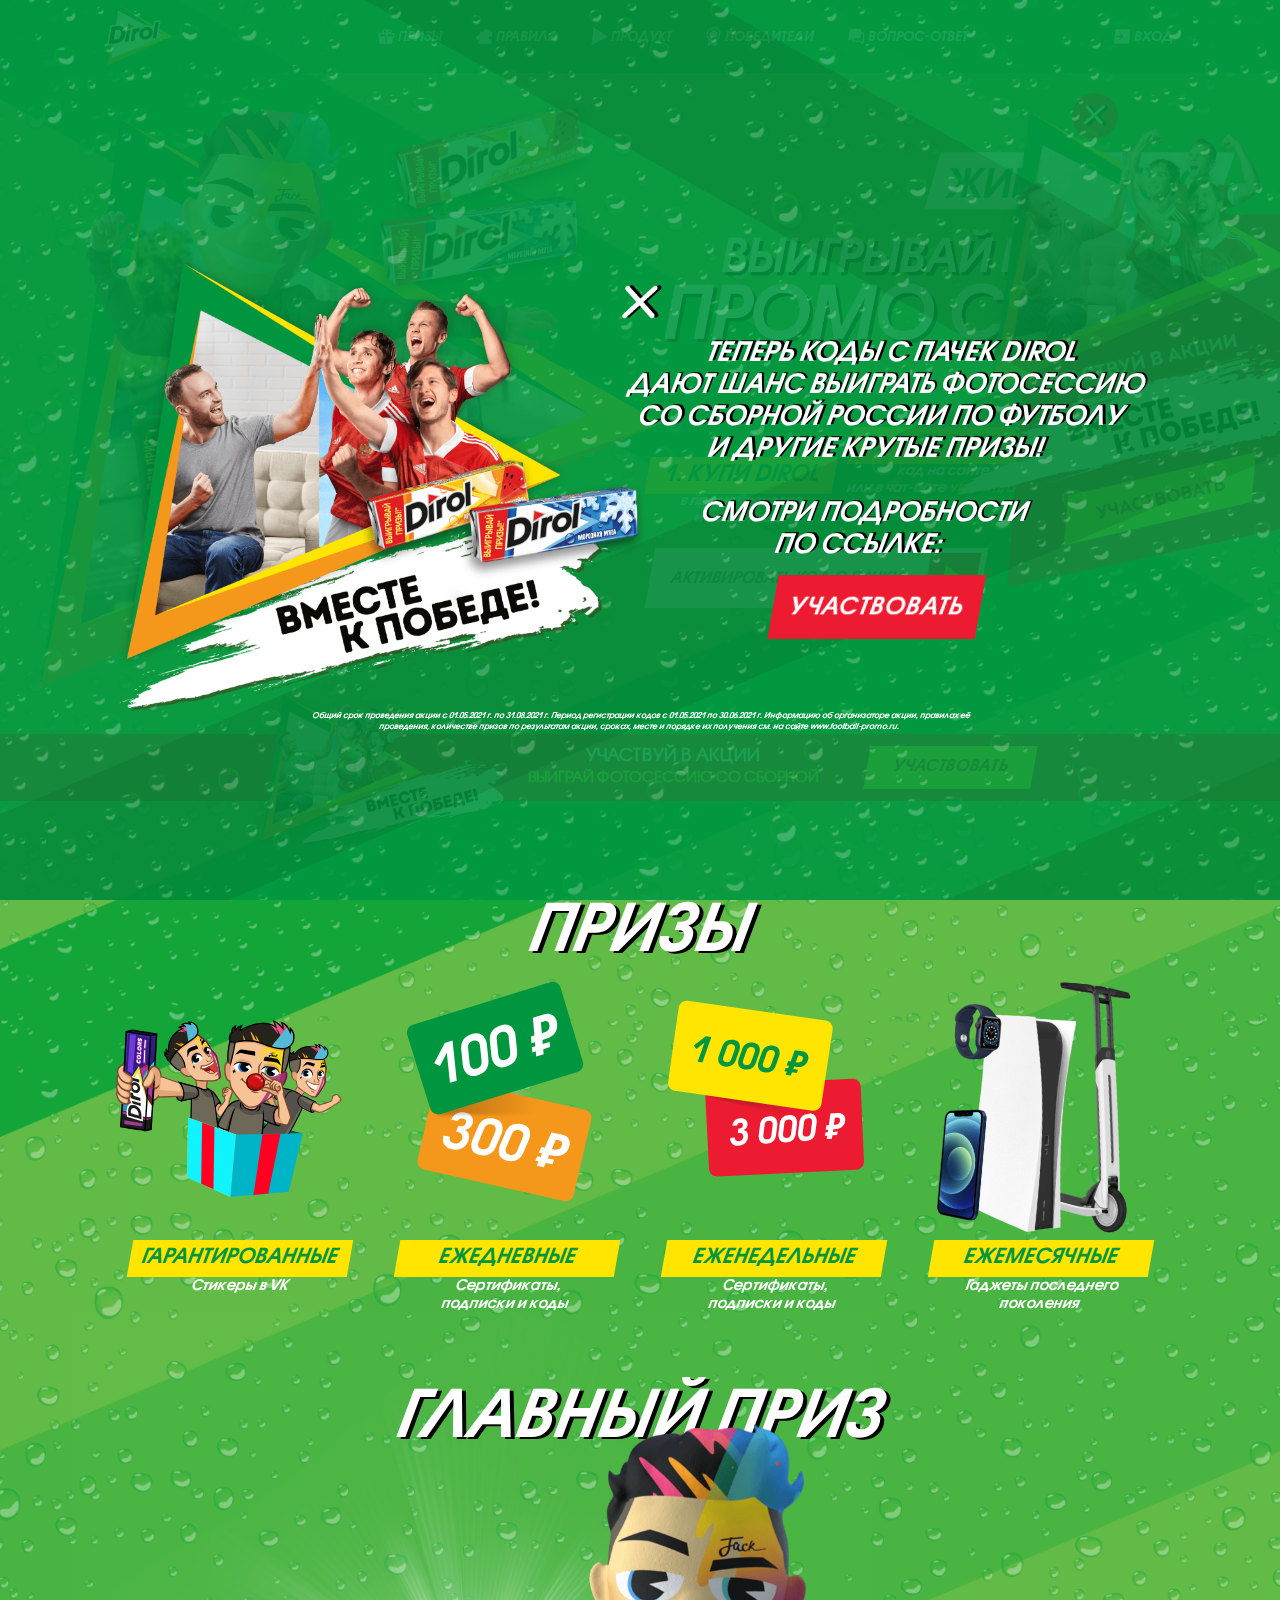
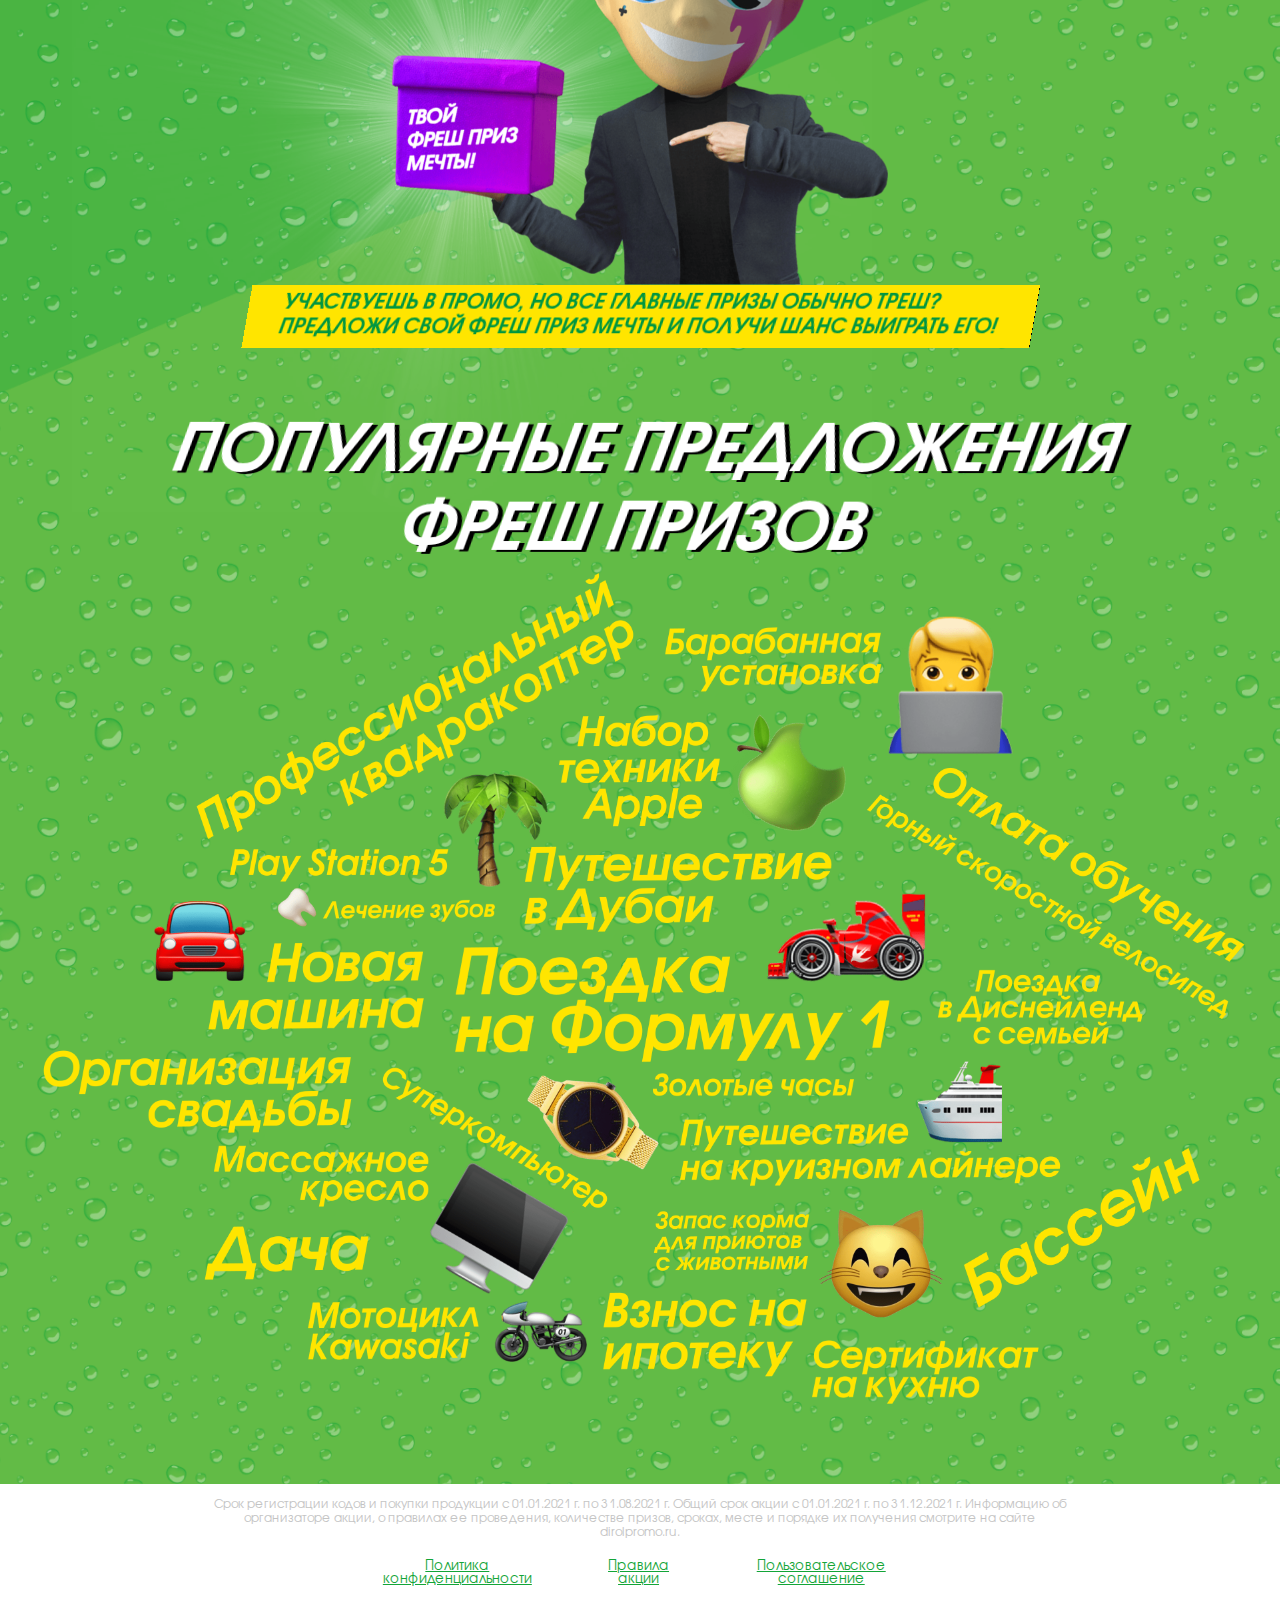
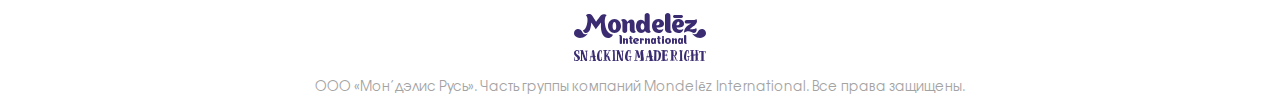
==== index.html @ 50980178 "collage static" ====
<!DOCTYPE html>
<html lang="en">
<head>
	<meta charset="UTF-8">
	<title>Dirol Jack</title>
	<meta name="description" content="Официальный сайт промо-акции от Dirol. Покупай Dirol и выигрывай в рандом промо.">
	<meta http-equiv="X-UA-Compatible" content="IE=edge">
    <meta name="viewport" content="width=device-width, initial-scale=1.0, maximum-scale=1.0, minimum-scale=1.0, user-scalable=no">
    <meta name="format-detection" content="telephone=no">
    <link rel="icon" href="favicon.ico" type="image/x-icon">
	<link rel="stylesheet" href="fonts/stylesheet.css">
	<link rel="stylesheet" href="libs/select2/select2.min.css">
	<link rel="stylesheet" href="libs/scrollbar/jquery.scrollbar.css">
	<link rel="stylesheet" href="css/styles.css">

	<!--[if lte IE 9]>
    <script src="http://phpbbex.com/oldies/oldies.js" charset="utf-8"></script>
    <script src="https://oss.maxcdn.com/html5shiv/3.7.3/html5shiv.min.js"></script>
    <script src="https://oss.maxcdn.com/respond/1.4.2/respond.min.js"></script>
    <![endif]-->
</head>
<body>
	<div class="wrapper">
		<div class="content">
			<header>
				<div class="menu">
					<a href="index.html" class="logo">
						<img src="img/logo.svg" alt="">
					</a>
					<a href="#!" class="burger"></a>
					<nav class="menu-links">
						<a href="#prizes" class="menu-link anchor">
							<svg width="25" height="23" viewBox="0 0 25 23" fill="none" xmlns="http://www.w3.org/2000/svg">
								<path d="M23.3516 6.11816H19.3346C20.0167 5.39521 20.4187 4.4721 20.4572 3.53991C20.4957 2.60771 20.1678 1.73782 19.5414 1.1103C18.915 0.482783 18.0381 0.145684 17.0921 0.168787C16.1462 0.191889 15.2036 0.573424 14.4596 1.23441C14.1616 1.50914 13.9055 1.82473 13.7012 2.16895C13.5769 1.82473 13.3941 1.50912 13.16 1.23436C12.5696 0.573382 11.7158 0.191864 10.7752 0.168776C9.83462 0.145688 8.87933 0.482799 8.10707 1.11033C7.33482 1.73786 6.80473 2.60775 6.62653 3.53993C6.44834 4.47212 6.63569 5.39522 7.14979 6.11816H3.13275C2.64537 6.1187 2.15585 6.31073 1.77158 6.6521C1.38732 6.99348 1.13969 7.45633 1.08302 7.9391L0.659703 11.581C0.60414 12.0638 0.744173 12.5266 1.04908 12.868C1.35399 13.2094 1.79887 13.4014 2.28612 13.402L1.4395 20.6857C1.38394 21.1685 1.52397 21.6314 1.82888 21.9727C2.13379 22.3141 2.57866 22.5061 3.06592 22.5067H19.6086C20.096 22.5061 20.5855 22.3141 20.9698 21.9727C21.3541 21.6314 21.6017 21.1685 21.6584 20.6857L22.505 13.402C22.9924 13.4014 23.4819 13.2094 23.8662 12.868C24.2504 12.5266 24.4981 12.0638 24.5547 11.581L24.978 7.9391C25.0336 7.45633 24.8936 6.99348 24.5887 6.6521C24.2838 6.31073 23.8389 6.1187 23.3516 6.11816ZM15.6097 2.52202C15.8 2.35286 16.0182 2.21866 16.2519 2.12709C16.4856 2.03552 16.7301 1.98837 16.9715 1.98834C17.2129 1.9883 17.4465 2.03539 17.6589 2.1269C17.8714 2.21841 18.0584 2.35255 18.2095 2.52167C18.3605 2.69079 18.4726 2.89157 18.5393 3.11254C18.606 3.33351 18.626 3.57034 18.5982 3.80951C18.5704 4.04869 18.4952 4.28551 18.3771 4.50646C18.259 4.72741 18.1002 4.92815 17.9098 5.09723C17.2769 5.65958 15.5991 5.97537 14.2049 6.07934C14.4691 4.70996 14.9767 3.08431 15.6097 2.52202ZM9.11109 2.52202C9.49572 2.18104 9.98541 1.98955 10.4727 1.98955C10.9601 1.98954 11.4052 2.18102 11.7106 2.52199C12.2129 3.08434 12.3426 4.71013 12.2885 6.07931C10.9183 5.97531 9.31408 5.65953 8.81188 5.09723C8.50742 4.75547 8.36794 4.29242 8.42404 3.80965C8.48013 3.32688 8.72721 2.86381 9.11109 2.52202ZM22.7166 11.581H13.5263L12.5738 19.7753C12.5457 20.0167 12.422 20.2483 12.2298 20.4191C12.0376 20.5898 11.7927 20.6857 11.5489 20.6857C11.3052 20.6857 11.0826 20.5898 10.9301 20.4191C10.7776 20.2483 10.7077 20.0167 10.7357 19.7753L11.6882 11.581H2.49778L2.9211 7.9391H12.1115L11.6882 11.581H13.5263L13.9496 7.9391H23.14L22.7178 11.5809L22.7166 11.581Z" fill="white"/>
							</svg>
							Призы
						</a>
						<a href="#!" class="menu-link" target="_blank">
							<svg width="25" height="23" viewBox="0 0 25 23" fill="none" xmlns="http://www.w3.org/2000/svg">
								<path d="M16.4348 22.5843L21.1053 22.5842C21.5747 22.5836 22.0457 22.4018 22.4151 22.0785C22.7845 21.7553 23.0221 21.317 23.0758 20.8598L23.5475 16.8021C23.564 16.6603 23.5443 16.5207 23.4902 16.3957C23.4362 16.2706 23.3494 16.164 23.2376 16.0852C23.1257 16.0065 22.9923 15.958 22.8491 15.9441C22.7059 15.9301 22.5574 15.9512 22.4166 16.0055C22.0884 16.132 21.7447 16.1968 21.4054 16.1963C19.9414 16.1963 18.8893 15.0008 19.0601 13.5313C19.2309 12.0619 20.561 10.8664 22.0249 10.8664C22.3643 10.8658 22.6929 10.9307 22.9918 11.0572C23.1199 11.1115 23.2636 11.1325 23.41 11.1186C23.5564 11.1047 23.7011 11.0562 23.8313 10.9774C23.9614 10.8987 24.073 10.792 24.1561 10.667C24.2392 10.542 24.2913 10.4024 24.3078 10.2606L24.7794 6.20287C24.832 5.7457 24.6963 5.3074 24.402 4.98413C24.1078 4.66086 23.679 4.47903 23.2098 4.47853L19.2032 4.47864C19.236 4.33544 19.2608 4.19149 19.2775 4.04744C19.3971 3.01846 19.0922 2.03162 18.4299 1.30402C17.7676 0.576425 16.8021 0.167664 15.7459 0.167664C14.6897 0.167664 13.6292 0.576425 12.7978 1.30402C11.9664 2.03162 11.4321 3.01846 11.3125 4.04744C11.2957 4.19149 11.287 4.33544 11.2864 4.47864L7.27986 4.47853C6.81053 4.47904 6.33949 4.66088 5.97009 4.98414C5.60069 5.30741 5.3631 5.74571 5.30943 6.20287L4.9059 9.67503C4.76076 9.65932 4.61393 9.65148 4.46608 9.65156C3.40985 9.65156 2.34938 10.0603 1.51794 10.7879C0.686507 11.5155 0.152219 12.5024 0.0326159 13.5313C-0.0869873 14.5603 0.217891 15.5472 0.880182 16.2748C1.54247 17.0024 2.50792 17.4111 3.56415 17.4111C3.71198 17.4112 3.86064 17.4034 4.00943 17.3876L3.60579 20.8598C3.55318 21.317 3.68887 21.7553 3.98311 22.0785C4.27735 22.4018 4.7061 22.5836 5.1753 22.5842L9.84595 22.5843" fill="white"/>
							</svg>
							Правила
						</a>
						<a href="product.html" class="menu-link">
							<svg width="22" height="25" viewBox="0 0 22 25" fill="none" xmlns="http://www.w3.org/2000/svg">
								<path d="M0.734375 24.0627L3.42397 0.167664L21.8182 12.5995L0.734375 24.0627Z" fill="white"/>
							</svg>
							Продукт
						</a>
						<a href="winners.html" class="menu-link">
							<svg width="25" height="29" viewBox="0 0 25 29" fill="none" xmlns="http://www.w3.org/2000/svg">
								<path d="M12.056 17.5163C15.5493 17.5163 18.7081 14.7034 19.1114 11.2335C19.5148 7.76355 17.0098 4.95062 13.5166 4.95062C10.0233 4.95062 6.86445 7.76355 6.46112 11.2335C6.0578 14.7034 8.5627 17.5163 12.056 17.5163Z" fill="white"/>
							<path d="M14.0029 0.762086C11.8323 0.761277 9.63872 1.41154 7.722 2.62401C5.80529 3.83647 4.25894 5.55196 3.29432 7.53602C2.3297 9.52007 1.99387 11.6759 2.33274 13.7088C2.67161 15.7417 3.66864 17.5524 5.18756 18.8936L4.15755 27.755C4.13909 27.9137 4.1627 28.0698 4.22614 28.2083C4.28958 28.3469 4.39075 28.4635 4.52002 28.5469C4.6493 28.6303 4.8024 28.6778 4.96478 28.6849C5.12715 28.6921 5.29342 28.6585 5.44778 28.5876L11.0688 26.0033L16.0909 28.5876C16.2288 28.6586 16.3872 28.692 16.5512 28.6849C16.7153 28.6778 16.8794 28.6302 17.028 28.5468C17.1767 28.4634 17.3049 28.3469 17.4006 28.2083C17.4962 28.0697 17.5561 27.9137 17.5745 27.755L18.6047 18.8925C20.435 17.5511 21.8527 15.7403 22.6638 13.7075C23.4749 11.6747 23.64 9.51903 23.1365 7.53518C22.6329 5.55133 21.4853 3.83605 19.8505 2.62375C18.2157 1.41145 16.1735 0.761275 14.0029 0.762086ZM11.8391 19.3779C10.1332 19.3779 8.52266 18.8866 7.21125 17.9661C5.89983 17.0456 4.94639 15.7373 4.47149 14.2066C3.99659 12.6759 4.02157 10.9915 4.54325 9.3665C5.06494 7.7415 6.05991 6.24883 7.40234 5.07727C8.74478 3.90571 10.3744 3.10787 12.0851 2.78463C13.7958 2.4614 15.5107 2.62729 17.0131 3.26134C18.5154 3.89538 19.7377 4.9691 20.5253 6.34671C21.313 7.72432 21.6306 9.34396 21.438 11.0008C21.1772 13.2218 20.0202 15.3511 18.2207 16.9216C16.4211 18.492 14.1261 19.3754 11.8391 19.3779Z" fill="white"/>
							</svg>
							Победители
						</a>
						<a href="faq.html" class="menu-link">
							<svg width="26" height="25" viewBox="0 0 26 25" fill="none" xmlns="http://www.w3.org/2000/svg">
								<path d="M25.9339 8.16857C25.9919 7.66515 25.8542 7.18252 25.551 6.82654C25.2478 6.47057 24.8038 6.27033 24.3166 6.26976H20.6404L21.0819 2.47212C21.1398 1.9687 21.0021 1.48606 20.6989 1.13009C20.3957 0.774117 19.9518 0.573879 19.4645 0.573303H4.75994C4.27256 0.573879 3.78209 0.774117 3.39613 1.13009C3.01017 1.48606 2.76024 1.9687 2.70117 2.47212L0.9355 17.6627C0.91466 17.8419 0.943368 18.0175 1.0183 18.1691C1.09324 18.3207 1.21134 18.4422 1.35894 18.5194C1.50655 18.5967 1.67762 18.6265 1.85238 18.6056C2.02715 18.5846 2.19845 18.5137 2.34648 18.401L6.75388 15.0458L6.33947 18.6121C6.28151 19.1155 6.41925 19.5981 6.72245 19.9541C7.02566 20.3101 7.46958 20.5103 7.95683 20.5109H18.7081L22.5858 24.0974C22.7076 24.2101 22.8624 24.2811 23.0323 24.302C23.2022 24.323 23.3802 24.2931 23.5458 24.2159C23.7113 24.1386 23.8577 24.0172 23.9679 23.8656C24.078 23.714 24.1476 23.5384 24.1684 23.3591L25.9339 8.16857ZM19.8071 18.8232C19.6594 18.6866 19.4642 18.6121 19.2539 18.6121H8.17754L8.61884 14.8144H17.8092C18.2966 14.8139 18.787 14.6136 19.173 14.2577C19.559 13.9017 19.8089 13.419 19.868 12.9156L20.4197 8.16857H24.0959L22.5614 21.3707L19.8071 18.8232Z" fill="white"/>
							</svg>
							Вопрос-ответ
						</a>
						<a href="lk.html" class="menu-link desktop-visible login-link pop-op" data-popup="auth">
							<svg width="27" height="25" viewBox="0 0 27 25" fill="none" xmlns="http://www.w3.org/2000/svg">
								<path d="M1.9809 24.3304H21.8934C22.4214 24.3298 22.9501 24.1211 23.3635 23.7499C23.7769 23.3788 24.0412 22.8755 24.0983 22.3506L26.2351 2.55306C26.2912 2.02815 26.1355 1.5249 25.8023 1.15373C25.469 0.782569 24.9854 0.573822 24.4575 0.573303H4.54496C4.01695 0.573822 3.48824 0.782569 3.07487 1.15373C2.66149 1.5249 2.39721 2.02815 2.34004 2.55306L0.203321 22.3506C0.14719 22.8755 0.302833 23.3788 0.636094 23.7499C0.969354 24.1211 1.453 24.3298 1.9809 24.3304ZM8.52402 17.3529C8.44146 17.261 8.37988 17.1519 8.34279 17.0318C8.30571 16.9117 8.29384 16.783 8.30787 16.653C8.3219 16.523 8.36155 16.3943 8.42456 16.2742C8.48757 16.1541 8.5727 16.045 8.67509 15.9531L11.4708 13.4417H3.91746C3.6534 13.4417 3.41142 13.3374 3.24473 13.1518C3.07805 12.9661 3.00033 12.7144 3.02867 12.4518C3.057 12.1893 3.18907 11.9375 3.39582 11.7519C3.60258 11.5662 3.86707 11.462 4.13113 11.462H11.6839L9.43066 8.95246C9.26434 8.76677 9.18689 8.51513 9.21534 8.2528C9.2438 7.99048 9.37582 7.73895 9.58241 7.55346C9.78899 7.36797 10.0532 7.2637 10.3171 7.26356C10.581 7.26342 10.8228 7.36742 10.9896 7.55271L14.7589 11.7507C14.9255 11.9369 15.0032 12.189 14.9748 12.4518C14.9464 12.7147 14.8144 12.9668 14.6076 13.1529L9.9319 17.3529C9.82955 17.4448 9.71194 17.5178 9.58578 17.5675C9.45963 17.6173 9.3274 17.6429 9.19666 17.6429C9.06592 17.6429 8.93922 17.6173 8.8238 17.5675C8.70839 17.5178 8.60652 17.4448 8.52402 17.3529Z" fill="white"/>
							</svg>
							Вход
						</a>
					</nav>
					<a href="lk.html" class="menu-link mobile-visible login-link pop-op" data-popup="auth">
						<svg width="27" height="25" viewBox="0 0 27 25" fill="none" xmlns="http://www.w3.org/2000/svg">
							<path d="M1.9809 24.3304H21.8934C22.4214 24.3298 22.9501 24.1211 23.3635 23.7499C23.7769 23.3788 24.0412 22.8755 24.0983 22.3506L26.2351 2.55306C26.2912 2.02815 26.1355 1.5249 25.8023 1.15373C25.469 0.782569 24.9854 0.573822 24.4575 0.573303H4.54496C4.01695 0.573822 3.48824 0.782569 3.07487 1.15373C2.66149 1.5249 2.39721 2.02815 2.34004 2.55306L0.203321 22.3506C0.14719 22.8755 0.302833 23.3788 0.636094 23.7499C0.969354 24.1211 1.453 24.3298 1.9809 24.3304ZM8.52402 17.3529C8.44146 17.261 8.37988 17.1519 8.34279 17.0318C8.30571 16.9117 8.29384 16.783 8.30787 16.653C8.3219 16.523 8.36155 16.3943 8.42456 16.2742C8.48757 16.1541 8.5727 16.045 8.67509 15.9531L11.4708 13.4417H3.91746C3.6534 13.4417 3.41142 13.3374 3.24473 13.1518C3.07805 12.9661 3.00033 12.7144 3.02867 12.4518C3.057 12.1893 3.18907 11.9375 3.39582 11.7519C3.60258 11.5662 3.86707 11.462 4.13113 11.462H11.6839L9.43066 8.95246C9.26434 8.76677 9.18689 8.51513 9.21534 8.2528C9.2438 7.99048 9.37582 7.73895 9.58241 7.55346C9.78899 7.36797 10.0532 7.2637 10.3171 7.26356C10.581 7.26342 10.8228 7.36742 10.9896 7.55271L14.7589 11.7507C14.9255 11.9369 15.0032 12.189 14.9748 12.4518C14.9464 12.7147 14.8144 12.9668 14.6076 13.1529L9.9319 17.3529C9.82955 17.4448 9.71194 17.5178 9.58578 17.5675C9.45963 17.6173 9.3274 17.6429 9.19666 17.6429C9.06592 17.6429 8.93922 17.6173 8.8238 17.5675C8.70839 17.5178 8.60652 17.4448 8.52402 17.3529Z" fill="white"/>
						</svg>
					</a>
				</div>
			</header>
			<div class="football-tooltip desktop-visible">
				<a href="#!" class="close-football-tooltip"></a>
				<a href="https://football-promo.ru" class="football-tooltip-img">
					<img src="img/football-tooltip.png" alt="">
				</a>
			</div>
			<section class="main-page">
				<div class="main-block">
					<div class="main-jack">
						<img src="img/plug-jack.png" alt="">
					</div>
					<div class="main-info">
						<div class="kv"></div>
						<div class="steps">
							<div class="step">
								<div class="step-title">1. Купи Dirol</div>
								<div class="step-text">в промоупаковке <br>и найди код</div>
							</div>
							<div class="step">
								<div class="step-title">2. Активируй</div>
								<div class="step-text">код на сайте <br>или в чат-боте <a href="https://vk.com/dirol" target="_blank">vk.com/dirol</a></div>
							</div>
							<div class="step">
								<div class="step-title">3. ВЫИГРЫВАЙ</div>
								<div class="step-text">миллионы <br>рандомных призов!</div>
							</div>
						</div>
						<form class="code-form">
	                		<div class="input-field">
	                			<input type="text" name="" placeholder="Активировать код с пачки" required>
	                			<button class="code-btn"></button>
	                		</div>
	                	</form>
					</div>
				</div>
				<div class="football-separate">
					<div class="football-separate-info">
						<div class="football-separate-title">Участвуй в акции</div>
						<div class="football-separate-text">выиграй фотосессию <br class="mobile-visible">со сборной</div>
					</div>
					<div class="btn-wrapper">
						<a href="https://football-promo.ru" class="btn">Участвовать</a>
					</div>
				</div>
				<div class="container">
					<div id="prizes" class="prizes">
						<div class="title">Призы</div>
						<div class="prizes-slider">
							<div class="prize prize1">
								<div class="prize-img">
<svg xmlns="http://www.w3.org/2000/svg" viewBox="0 0 900 700"><path class="cls-1" d="M0 9.8l103.5 26.8l140.1-14.3l-127.3-22.3l-116.3 9.8Z" fill="#0b575a" transform="translate(472.2,415.2) scale(1.6,1.6) translate(-121.8,-18.3)"/>
	<g transform="translate(687.4,281.2) rotate(32) scale(.65,.65) translate(-256,-256)"><g transform="translate(219,276) scale(.9,.9)"><g id="Динамика" transform="translate(-10,257)"><g id="Тело" transform="translate(-2,8) translate(0,0) translate(0,0)"><g id="Плечо-левое" transform="translate(-71,-198) translate(0,0) translate(0,0)"><g transform="translate(100,-61) scale(3.63,3.63) translate(-487,-97.5)"><g transform="translate(442.5,142.6)"><path fill="#e0a57a" d="M-7.2 6.2c0 0 1 .9 3 1.5c2 .7 3.6-3.7 4.2-4.5c.7-0.8 7.5-3.6 8-4.8c0 0-10.2-6.8-10.2-6.8c0 0-4.2 4-5 6.4c-0.8 2.3 0 8.2 0 8.2Z"/></g><g transform="translate(447,143.1)"><path fill="#7f492f" d="M-4.5 2.8c0 0 .8-1.5 2.9-2.3c1.2-0.4 2.3-0.9 2.8-1.3c1.1-0.7 2.1-2 2.1-2c0 0 1.2 1 1.2 1c-0.1 .1-1.2 1.4-2.4 2.3c-0.8 .4-2.1 .8-3.5 1.2c-1.2 .4-2.5 .7-3.1 1.1Z"/></g><g transform="translate(437.4,141.6)"><path fill="#7f492f" d="M1 8.8c-1.2 0-3.3-0.9-3.6-2.1c-0.9-3.6-1.1-6.9-0.2-8.4c1.2-2 5.4-6.9 5.5-7.1c0 0 1 1.2 1 1.2c-0.3 .5-4 4.6-5.2 6.6c-0.4 .7-0.6 3.3 .1 7.5c.2 1.2 2.4 2.3 2.4 2.3Z"/></g><g transform="translate(453,127)"><path id="Контур-1-232" fill="#56504d" d="M-13.5 4.2c-0.2 .8 .5 2.8 4.8 6.2c3.3 2.7 4.7 3.3 6.2 3.7c1.6 .4 2.9 .7 3.9-0.2c1.9-1.7 6.8-7.2 10.1-10.5c3.6-3.5 2.3-12.2-0.6-15.2c-2.8-3-4-3.1-6.8-1.1c-6.7 5-17.4 16.3-17.6 17.1Z" stroke="#000" stroke-width="1.5"/></g></g></g></g></g></g><g transform="translate(219,276) scale(.9,.9)"><g id="Динамика-2" transform="translate(-10,257)"><g id="Тело-36" transform="translate(-2,8) translate(0,0) translate(0,0)"><g id="Плечо-левое-4" transform="translate(-71,-198) translate(0,0) translate(0,0)"><g transform="translate(-84.5,122)"><g transform="translate(184.5,-183) scale(3.63,3.63) translate(-487,-97.5)"><g transform="translate(454.8,150)"><path fill="#e0a57a" d="M-10-6.7c-2.2 1.7-9.1 1.3-9.7 3.1c-0.6 1.8 1.9 4.2 4.6 4.8c2.7 .6 25.7 5.4 25.7 5.4c0 0 7.2 1.5 8.2-1c1-2.4 1.5-9.7 1.5-9.7c0 0-7.7-2.6-7.7-2.6c0 0-4.9 3.9-4.9 3.9c0 0-2.8 .8-6.7-1.1c-3.9-1.9-9.3-4.2-11-2.8Z"/></g><g transform="translate(455.2,149.4)"><path fill="#7f492f" d="M15.5 2.1c.3-0.3 .5-0.7 .8-1.1c.9 .1 1.6 .5 1.8 .9c.1 .3 .1 .6 0 .9c-0.6-0.4-1.4-0.6-2.6-0.7Zm3.5-5.1c.1 .2 .1 .5 0 .8c-0.3-0.3-0.8-0.5-1.5-0.7c.1-0.4 .1-0.7 .1-0.9c.7 .2 1.2 .5 1.4 .8Zm-1.8 1.5c.6 .2 1.1 .5 1.3 .9c.1 .3 .1 .5 0 .8c-0.4-0.3-0.9-0.5-1.7-0.7c.2-0.3 .3-0.7 .4-1Zm2.8 .7c0 0 0 0 0 0c.8-1.3 .6-2.2 .3-2.8c-0.6-1.3-2.7-1.8-4.6-2c-1.3-0.7-3.1-1.4-4.1-0.8c-1 .5-5 3.5-5.8 4.2c-3.3-0.7-6.9-2.3-8.9-3.7c-3.7-2.5-9.9 .8-9.9 .8c0-0.1 6.7-1.3 9 .4c2.2 1.7 6.6 3.9 10.6 3.7c1.3-1 4.9-3.7 5.7-4.1c.5-0.3 3 .8 3.8 1.4c.2 .9-0.4 4.4-1.5 4.6c-0.2 0-0.5-0.1-0.7-0.3c-0.3-0.3-0.4-0.6-0.4-1c0-1.3 1-2.5 1.1-2.7c0 0-1.3 .7-2 1.6c0 0 0 0 0 0c0 0 0 0 0 .1c-0.1 .1-0.1 .2-0.2 .3c-0.5 1-1.8 3.3-5.8 3.5c0 0 2 1.5 4.4 0c.2-0.2 .5-0.3 .7-0.5c0 .1 0 .2 0 .3c.1 .3 .2 .5 .4 .7c-0.2 .1-0.4 .3-0.5 .5c-0.4 .5-0.6 1-0.4 1.5c.5 1.3 2.2 1 3.7 .9c.9 0 1.7-0.1 1.7-0.1c-0.6-0.7-1.7-0.9-2.5-0.9c-1 0-1.4-0.1-1.5-0.3c0-0.5 1-1.2 2.7-1c1.5 .2 2 .5 2.2 .8c.1 .1 .2 .3 .1 .9c-0.2 1-0.9 2-5 1.7c-3.7-0.3-6.5-1.3-6.5-1.3c-0.1 0-4.9-0.6-13-2.5c-11-2.5-11.1-3-11.8-3.8c-0.7-0.9-0.9-3.2-0.9-3.2c-1.1 .8-1.2 2.8-0.4 3.8c.9 1.3 4.4 2.7 12.7 4.7c7.4 1.7 12.2 2.4 13.2 2.5c.9 .3 3.4 1 6.6 1.3c.4 0 1 0 1.6 0c1.9 0 4.5-0.4 5-2.9c0-0.4 .1-0.8 0-1.3c0 0 0 0 0 0c.7-1.2 .7-2.1 .5-2.7c.5-1 .5-1.7 .4-2.3Z"/></g></g></g></g></g></g></g><g transform="translate(219,276) scale(.9,.9)"><g id="Динамика-3" transform="translate(-10,257)"><g id="Тело-37" transform="translate(-2,8) translate(0,0) translate(0,0)"><g transform="translate(29,-259) scale(3.63,3.63) translate(-487,-97.5)"><g transform="translate(466.2,107.6)"><path id="Контур-1-235" fill="#e0a57a" d="M-7.2-1.2c0 0 6-3.7 14.4-2.4c0 0 0 5.9 0 5.9c0 0-12.9 2.6-12.9 2.6c0 0-1.5-6.1-1.5-6.1Z"/></g><g transform="translate(460,109.1)"><path id="Контур-1-236" fill="#7f492f" d="M-1.1-2.8c0 0 .9 6.2 .9 6.2c0 0 1.3-0.6 1.3-0.6c0 0-0.9-6.2-0.9-6.2c0 0-1.3 .6-1.3 .6Z"/></g><g transform="translate(473,107.2)"><path id="Контур-1-237" fill="#7f492f" d="M-1.2-3.5c0 0 1.2 7 1.2 7c0 0 1.2-0.6 1.2-0.6c0 0-0.9-6.2-0.9-6.2c0 0-1.5-0.2-1.5-0.2Z"/></g><g transform="translate(476.4,134.9)"><path fill="#6e6859" d="M-9-25.4c0-0.1-7.8 2.3-10.2 4.7c-2.3 2.4-2.6 7.8-2.3 9.3c.3 1.5 4.1 14 4.1 14c0 0 4.6 18.1 4.6 18.1c0 0 2.6 34.6 2.6 34.6c0 0 7.6-0.3 21.8-1.3c8.1-0.6 13.5-16.8 13.5-16.8c0 0-11-44.7-16.6-53.9c-5.6-9.1-6.6-10.3-17.5-8.8Z"/></g><g transform="translate(471.8,134.6)"><path id="Контур-1-239" fill="#56504d" d="M11.3-8.8c0 0 9.4 41.8 9.1 49.1c0 0-10 20.8-16.7 20.5c-7.2-0.3-10.7 .4-10.7 .4c0 0-1.4-49-4.6-54.6c-3.2-5.6-6-17.1-5.4-21.3c.6-4.3 3.2-7.6 7.9-9c4.8-1.4 10.3-3.2 12.7-1.8c2.4 1.4 7.4 12.4 7.7 16.7Z"/></g><g transform="translate(476.3,133.8)"><path d="M-13.3 14.4c-0.7-2.8-2-6.9-3.4-11.2c-2-6-4.2-12.9-4.1-15c0-3 1.1-6.8 3.4-8.3c2.2-1.4 13.9-4.8 17.9-3c2.3 .9 4.7 1.8 10.1 13.3c4.8 10.1 12.9 44.3 13.7 48.2c0 0 .9-0.2 1.5-0.4c-0.9-4.4-9.1-38.4-13.8-48.5c-5.1-10.9-8-13.7-11.2-14.5c-5.7-1.4-16.6 2.1-19 3.7c-2.9 1.9-3.6 6.3-3.7 9.5c-0.1 2.3 1.6 8.7 3.8 15.5c1.4 4.3 2.7 8.3 3.3 11.1c1.4 5.4 2.8 46.9 2.8 48.5c0 0 1.5 .4 1.5 .4c0-1.6-1.4-43.5-2.8-49.3Z"/></g></g></g></g></g><g transform="translate(219,276) scale(.9,.9)"><g id="Динамика-4" transform="translate(-10,257)"><g id="Тело-38" transform="translate(-2,8) translate(0,0) translate(0,0)"><g id="Голова" transform="translate(-52,-231) translate(0,0) rotate(-14) translate(0,0)"><g transform="translate(85.4,-7.6) rotate(14) scale(3.63,3.63) translate(-487,-97.5)"><g transform="translate(464.9,78)"><path fill="#f7c396" d="M-19.9 11.8c0 0-4.5-1.5-5.6 .7c-1.1 2.2-0.5 7 5.5 9.9c6 2.9 7.3 .6 7.3 .6c0 0 4.3 6.2 7 6.5c2.7 .3 22.1 1.1 24.5 .6c2.3-0.4 7.1-2.2 8-4c.9-1.8 0-25.6 0-25.6c0 0-3.5-7.2-5.4-8.8c-1.8-1.5-6-11.7-6.6-12.5c-0.6-0.8-10.7-9.8-10.7-9.8c0 0-5.8 6.5-13.8 9.7c-8 3.2-17.8 10.1-17.8 10.1c0 0-0.2 1.2-0.2 1.2c0 0 4.5 4.3 6.9 10.4c2.3 6.1 .9 11 .9 11Z"/></g><g transform="translate(485.8,86.9)"><path fill="#b14583" d="M-6.2-16.3c0 0-0.1 6 .4 6.8c.5 .9 1.5 .3 1.2-2.3c-0.5-4.9 1.2-4.9 1.7-3.9c5.8 12.3 7.2 28.7 7.2 33.7c0 0 1.6-0.7 1.6-0.7c0 0 .4-6.2 .4-6.2c0 0-0.5-10.5-4.1-20.6c-1.2-3.2 .5-1.5 1-0.4c2 4.5 3 12.4 3 12.4c0 0-0.3-12-0.3-12c0 0-6.8-8.5-6.8-8.5c0 0-5.3 1.7-5.3 1.7Z"/></g><g transform="translate(473.9,58.9)"><path fill="#f7d919" d="M-9.9-6.9c0 0-0.1 4.5-0.5 8.3c-0.4 3 1.7 3.5 1.9-1.1c.2-4.3 .8-5.8 2.1-5.1c.7 .3 .1 3.5 0 5.1c-0.2 3.5-1.1 6.9 .1 7.4c1.5 .6 1.4-3.2 1.7-7.4c.3-6 4.7-4 4.7 .2c0 4.3 .6 11 .6 11c0 0 10.1-1.1 10.1-1.1c0 0-3-6.8-4-9.4c-1.1-2.7-5.8-7.1-5.8-7.1c0 0-5.9-5.4-5.9-5.4c0 0-5 4.6-5 4.6Z"/></g><g transform="translate(455.2,92.4)"><path d="M-0.2-1.9c.6 0 .5 1 .6 1.4c0 0 .3 0 .7-0.1c.5 0 .6 .4 .5 .8c0 .2-0.5 .3-1.1 .3c0 0 .1 .6 .2 1c.1 .4-0.5 .4-0.7 .4c-0.2 0-0.4-0.3-0.5-0.7c0-0.4-0.1-0.7-0.1-0.7c0 0-0.7 .1-0.9-0.2c-0.2-0.4-0.2-0.8 .2-0.8c.3-0.1 .5 0 .7 0c0 0-0.2-0.6-0.2-1c0-0.3 .2-0.4 .6-0.4Z"/></g><g transform="translate(473.9,55.8)"><path id="Контур-3" d="M3.2-0.8c-0.1 0-0.2 .1-0.2 0c-0.2 0-0.2-0.2-0.3-0.4c-0.2-0.1-0.3-0.3-0.5-0.4c0 .1 0 .3 0 .4c-0.1 .6-0.3 1.1-0.5 1c-0.1 0-0.2-1.3-0.2-1.4c0-0.1-0.3-0.3-0.4 .1c-0.2-0.1-0.7-0.3-1 .1c-0.1 0-0.1 .1-0.2 .2c-0.1 .1-0.4 .4-0.7 .8c-0.1-1-0.1-1.2-0.1-1.9c.5-0.5 1-0.9 1.4-1.2c-0.1-0.1-0.2-0.2-0.2-0.3c-0.2 0-0.3 .1-0.5 .2c-1 .8-3.3 3.2-3 3.7c0 0 .9-1 1.9-2c.1 .4 0 .7 .2 1.8c-0.4 .5-0.9 1-1.2 1.5c-0.9 1.3 0 2.4 .9 1.9c1-0.6 .7-1.8 .6-3.3c.2-0.2 .4-0.4 .6-0.6c-0.1 .8 0 1.9 .6 1.7c.9-0.2 .8-1.2 .8-1.2c0 0 .2 .7 .6 .5c.5-0.3 .7-1 .7-1c0 .1 .3 .6 .9 .2c0 0 .1-0.1 .1-0.2c-0.1 0-0.2-0.1-0.3-0.2Z"/><path id="Контур-2" d="M-1.1 2c-0.3 1.4-1.2 .8-0.9 .1c0-0.4 .4-1 .9-1.6c0 .5 0 1.1 0 1.5Z"/><path id="Контур-1-245" d="M.4 .4c-0.1-0.4-0.1-1.5 .2-1.6c.2 0 .4 .1 .4 .2c0 .8-0.5 1.8-0.6 1.4Z"/></g><g transform="translate(445.1,55)"><path fill="#26231c" d="M-19.6 12.5c0 0-3-2.7-3-2.7c0 0-1 1.4-0.9 2.7c.2 1.3 .5 3.1 .5 3.1c0 0-3.1-3-3.1-3c0 0 .6 4.8 1.2 5.4c.6 .6 1.7 1.9 1.7 1.9c0 0-0.4 2.4 .9 3.3c1.3 1 2.8 2 2.8 2c0 0 7.8-9.8 10.7-12.2c2.8-2.4 21.1-12.5 24.5-14.4c3.5-2 7.5-5.1 8.3-6.9c.8-1.8 2.1-7.9-1.5-12.4c-3.6-4.5-7.8-3.5-7.8-3.5c0 0 1.8 2.8 1.8 2.8c0 0-4-1.2-7.1-1.2c-3 0-4.1 .5-4.1 .5c0 0 3.5 2.8 3.5 2.8c0 0-4.9-0.2-6.4 .1c-1.5 .4-1.8 .6-1.8 .6c0 0 4.4 2.6 4.4 2.6c0 0-7.5 1.5-11.3 4.5c-3.7 2.9-9.4 8.9-10.7 12.5c-1.4 3.6-2.6 11.5-2.6 11.5Z"/></g><g transform="translate(450.1,40.2)"><path fill="#ea538c" d="M1.5 3.8c2.2 .5 2.7-0.6-1.2-1.4c-2.7-0.7-2.4-0.9-2.1-1c.8-0.5 6.1 .1 9.3 2.4c3.3 2.4 1.9-10-3.6-9c-5.4 1-8.2 1.5-8.2 1.5c0 0 3.7 2.2 3.7 2.2c0 0-8.1 2.3-10.2 4.6c5.2-0.7 10.7 .3 12.3 .7Z"/></g><g transform="translate(461.6,43.2)"><path fill="#55bad8" d="M-10.8-11c0 0-0.4 1.2-0.4 1.2c0 0 3.9 2.9 3.9 2.9c0 0 1.4 19.6 1.4 19.6c0 0 12.1-4 14.3-11c2.8-9-5.7-13.9-10.3-14.4c0 0 1.9 3.1 1.9 3.1c0 0-7-2-10.8-1.4Z"/></g><g transform="translate(441,59.9)"><path fill="#f6a824" d="M6.9 .4c0 0-3.2-1.6-6.4-2.3c-4-1 3.7 2.3 2.3 2.5c-0.7 .2-1 0-3.2-0.8c-2.2-0.7-4.8-1.8-5.6-1.5c-0.9 .4 4.8 2.6 7.2 4.6c0 0 5.7-2.5 5.7-2.5Z"/></g><g transform="translate(433.7,66.9)"><path fill="#f6a824" d="M3.4 .5c0 0-3.1-1.6-4.9-1.9c-1.9-0.2 2.3 1.8 3.9 3c0 0 1-1.1 1-1.1Z"/></g><g transform="translate(435.5,80.5)"><path fill="#6e6859" d="M1.7-12.6c0 0 3.4 4.7 5.6 8.2c2.3 3.6 2.6 10.4 2.6 10.4c0 0-0.4 3.4-0.4 3.4c0 0-4.6-1-5.5 0c-0.8 .9-1.2 3.2-1.2 3.2c0 0-5-2.3-8.8-6.3c-3.8-3.9-3.9-6.6-3.9-6.6c0 0 8.5-11.8 11.6-12.3Z"/></g><g transform="translate(431.8,75.3)"><path fill="#56504d" d="M4.7-7.2c-0.8 .6-1.4 1.1-2 1.5c-5.2 4.4-8.9 10.6-8.9 10.6c0 0 1 2.3 1 2.3c0 0 5.6-7.9 11.4-12.7c0 0-1.5-1.5-1.5-1.7Z"/></g><g transform="translate(450.7,60.4)"><path fill="#e0a57a" d="M13.2-8.8c-1.3 .9-3.2 2.4-4.6 3.1c-4.4 2.4-15.7 8.5-22.1 12.9c0 0 0 0 0 0c.2 .1 1.6 1.6 1.6 1.6c.7-0.5 1.3-0.9 1.9-1.3c4.5-2.7 15.9-8.2 23.2-12.8c.3-1.1 0-2.4 0-3.5Z"/></g><g transform="translate(467.2,51.3)"><path fill="#f5a522" d="M1.9-3.8c0 0-2.4 2-5.1 4.1c0 1.1 .1 2.4 0 3.5c3-2 5.6-4.1 6.4-5.6c0 0-1.3-2-1.3-2Z"/></g><g transform="translate(444.8,94.2)"><path fill="#e0a57a" d="M2.3-3.1c0 0 5.2 9.1 5.2 9.1c0 0-2.1 1.7-6.2 .5c-4.1-1.2-8.8-6.1-6.7-10.2c2.1-4 7.7 .6 7.7 .6Z"/></g><g transform="translate(476.4,60.7)"><path id="Контур-1-256" d="M-4.2 4.2c0 0 5.6-5.3 5.9-5.5c.3-0.3 2.6 .5 2.6 .5c0 0-0.6-1.3-0.6-1.3c0 0-1.8-1.8-3.1-2.1c0 0-4.2 2.9-4.9 3.6c0 0 .1 4.8 .1 4.8Z"/></g><g transform="translate(442.6,78.8)"><path d="M3.6 11.6c0 0-1.5-0.4-1.5-0.4c0 0 .7 .2 .7 .2c0 0-0.7-0.2-0.7-0.2c0-0.1 2.5-9.7-8.4-21.8c0 0 1.1-1 1.1-1c11.5 12.7 8.9 22.8 8.8 23.2Z"/></g><g transform="translate(431.8,87.1)"><path d="M6.5 7.1c-10.8-4.9-13.5-13.4-13.6-13.7c0 0 1.4-0.5 1.4-0.5c.1 .1 2.7 8.2 12.8 12.8c0 0-0.6 1.4-0.6 1.4Z"/></g><g transform="translate(465.8,77.9)"><path fill="#7f492f" d="M12 31.2c-6.8 0-16.5-0.4-18.5-0.9c-2.6-0.7-6.2-4.6-7.4-6.1c-1 .4-3.4 .8-7.5-1.1c-3.6-1.7-6.5-5.3-6.6-8.3c-0.1-1.5 .5-3.2 2.2-3.8c4.1-1.4 7.1 2.2 7.1 2.2c0 0-4.7-2.3-6.9-0.4c-2.4 2 1.4 7.3 4.9 8.9c4.6 2.2 7.2 .6 7.2 .6c0 0 5.3 6 7.4 6.5c2.7 .8 21.3 1.1 24.1 .7c1.5-0.3 6.7-1.3 7.7-4.4c.9-2.8 .2-22.8-0.9-25.5c-1.1-2.6-6.2-8.5-6.2-8.6c0 0-0.1-0.1-0.1-0.1c-0.1-0.1-3.3-8.6-5-10.8c-1.6-2.3-10.7-10-10.8-10.1c0 0 1-1.2 1-1.2c.4 .4 9.3 8 11 10.4c1.7 2.3 4.7 10 5.1 11c.5 .7 5.3 6.2 6.4 8.9c1.2 3 1.9 23.3 .9 26.4c-1.2 3.9-6.6 5.1-8.9 5.5c-0.9 .1-3.3 .2-6.2 .2Z"/></g><g transform="translate(481.3,76.8)"><path fill="#701351" d="M10.7 .2c-1-2.7-5.8-8.2-6.3-8.9c-0.5-0.9-3.4-8.7-5.1-11c-1.7-2.4-10.6-10-11-10.3c0 0-1 1.1-1 1.1c.1 .1 9.1 7.9 10.8 10.1c1.7 2.3 4.9 10.7 4.9 10.8c0 0 .1 .1 .1 .1c.1 .1 5.2 6.1 6.3 8.7c1 2.7 1.7 22.7 .8 25.4c-0.2 .8-0.7 1.4-1.3 2c0 0 0 1.8 0 1.8c1.2-0.8 2.3-1.9 2.8-3.3c1-3.1 .3-23.4-1-26.5Z"/></g><g transform="translate(455.5,69.9)"><path id="Контур-1-261" d="M6.7-8c0 0 .9 2.8 .9 4.6c0 0-8.9 4.5-10.6 5.7c-1.7 1.1-4.6 5.7-4.6 5.7c0 0 1-6.3 2.3-8.6c1.3-2.3 12-7.4 12-7.4Z"/></g><g transform="translate(444.6,55.5)"><path d="M-24.8 13.6c-0.1 3.6 2.9 5.3 2.9 5.3c0 0-0.5 3.5 2.5 5c1.5-2.3 7.9-10.9 17.8-16.9c3.8-2.3 7.8-4.3 11.3-6.1c6.6-3.5 12.4-6.4 14.2-9.4c1.4-2.4 1.9-6.9-0.1-10.4c-1.4-2.7-4-4.3-7.4-5c1.9 2 2.4 4.3 2.4 4.3c0 0-6.7-4.2-12.2-2.8c3 1 4.6 4.3 4.6 4.3c0 0-5-2-9-0.8c2.4 .6 4.8 2.8 4.8 2.8c0 0-9.7 .6-17.8 9.6c-8.2 9-7.5 19.8-7.5 19.8c-0.1-0.1-2.2-0.5-3.4-3.3c-0.9 2.2 .4 6.4 .4 6.4c0 0-2-1-3.5-2.8Zm5.9 12.1c0 0-0.5-0.2-0.5-0.2c-3.5-1.3-4.1-4.2-3.9-6c-4.1-3.1-2.1-8.3-2.1-8.3c0 0 1.3 1.7 2.3 2.2c-0.8-3.2 1.2-6.1 1.2-6.1c0 0 1.2 2.8 2.5 3.7c0-3.5 .9-11.3 7.5-18.5c6.2-6.9 12.6-8.8 15.7-9.3c-2.3-1.6-5.4-1.8-5.4-1.8c0 0 3.2-2.8 8.8-1.9c-1.8-1.4-4.3-2.2-4.3-2.2c0 0 5.6-3 12.7 0c-0.9-1.5-2.5-2.7-2.5-2.7c6.6-0.3 10.6 3.1 12 5.7c2.3 4.1 1.8 9.1 0 12c-1.9 3.3-7.6 6.2-14.7 9.9c-3.5 1.8-7.5 3.9-11.3 6.1c-10.9 6.5-17.6 16.8-17.6 16.9c0 0-0.4 .5-0.4 .5Z"/></g></g></g></g></g></g><g transform="translate(219,276) scale(.9,.9)"><g id="Динамика-5" transform="translate(-10,257)"><g id="Тело-39" transform="translate(-2,8) translate(0,0) translate(0,0)"><g id="Голова-20" transform="translate(-52,-231) translate(0,0) rotate(-14) translate(0,0)"><g transform="translate(85.4,-7.6) rotate(14) scale(3.63,3.63) translate(-487,-97.5)"><path id="Контур-1-263" fill="#fff" d="M477.4 68.1c-5.3 2.9-1.9 7.1-1.9 7.1c0 0 .3-2 3.5-3.9c2.7-1.7 5.6-2.1 5.6-2.1c0 0-3.2-3.3-7.2-1.1Z"/><g transform="translate(91.6,1.5) scale(.84,.84)"><g transform="translate(457.8,82.8)"><path id="Контур-1-264" fill="#5bb6c0" d="M0-0.2c0 0 2.7-4.3 2.7-4.3c-0.8-0.6-2-0.5-2.9-0.8c-1.8-0.6-4 1.3-4 4.2c0 2.9 2.5 5.6 5.4 5.6c3 0 4.3-1.8 3.8-5.4c0-0.1-5 .7-5 .7Z"/></g><g transform="translate(458.4,82.1)"><path id="Контур-1-265" d="M.9-0.6c0 0 1.2-3.3 1.2-3.3c-0.6-0.3-1.3-0.6-2.1-0.6c-2.5 0-3.9 1.2-3.9 3.6c0 2.5 1.8 5.1 4.3 5.1c2.5 0 4.1-1.7 4.1-4.2c0-0.1-0.1-0.2-0.1-0.2c0 0-3.5-0.4-3.5-0.4Z"/></g></g><g transform="translate(480.3,73.1)"><path id="Контур-1-266" fill="#f7c396" d="M-4.7 2.1c0 0 1.4-2.5 3.5-4c2.9-2 4.8-1.9 5.7-1.8c0 0-2.1 3.1-3.6 4.1c-2 1.2-2.8 1.6-5.6 1.7Z"/></g><g transform="translate(480.3,73.1)"><path id="Контур-1-267" fill="#b14583" d="M-1.2-1.9c2.9-2 4.8-1.9 5.7-1.8c0 0 .3 3.3-0.6 4.5c-1.6-3.8-3.3-2-2.9 .2c-0.6 .3-1.1 .6-1.6 .7c-0.2-1.6-0.5-2.9-0.6-3.6Z"/></g><g transform="translate(479.1,70.5)"><path id="Контур-1-268" fill="#f7c396" d="M5.6-1.2c0 0-3.5-4-7.8-3.8c-4.4 .2-6.4 5.2-2.3 8.7c0 0 .7 .4 .7 .4c0 0 .6-1.2 1.8-2.3c1.9-1.5 4.9-3 7.6-3Z"/></g><g transform="translate(479.1,70.5)"><path id="Контур-1-269" fill="#f7d919" d="M5.6-1.2c0 0-3.2-4.7-7.5-4.5c-1 .1-2.2 .2-3 .7c.5 1.9 1.2 4.7 1.2 4.7c0 0 1 .6 2.2-0.4c1.8-1.6 4.9-0.9 7.1-0.5Z"/></g><g transform="translate(479.1,70.5)"><path id="Контур-1-270" fill="#e0a57a" d="M5.6-1.2c0 0-2.1-2.9-6.4-2.7c-4.3 .2-4.8 5.3-3.7 7.6c0 0 .7 .4 .7 .4c0 0 .8-0.9 2-1.9c1.9-1.5 4.7-3.4 7.4-3.4Z"/></g><g transform="translate(479.7,71.8)"><path id="Контур-1-271" d="M-4.2 3.4c0 0 3.1-4.6 9.2-5.8c0 0-0.6-1-4.2 0c-2.8 .8-5.8 4-5 5.8Z"/></g><g id="Группа-43" transform="translate(480.3,73.1)"><path id="Контур-1-272" fill="#701351" d="M-2.5 1.6c0 0 2.9-2.5 5-3.2c0 0-1 2.1-5 3.2Z"/></g></g></g></g></g></g><g transform="translate(219,276) scale(.9,.9)"><g id="Динамика-6" transform="translate(-10,257)"><g id="Тело-40" transform="translate(-2,8) translate(0,0) translate(0,0)"><g id="Голова-21" transform="translate(-52,-231) translate(0,0) rotate(-14) translate(0,0)"><g transform="translate(85.4,-7.6) rotate(14) scale(3.63,3.63) translate(-487,-97.5)"><g transform="translate(479.3,83.7)"><path fill="#e0a57a" d="M-3.2 1.5c0 0 4.7-2 5.7-4.5c0 0 .7 1.8 .7 1.8c0 0-0.6 2.3-0.6 2.3c0 0-1.6 1.1-3.3 1.5c-1.7 .4-2.5-1.1-2.5-1.1Z"/></g><g transform="translate(476.5,84.5)"><path fill="#7f492f" d="M2 1.7c-0.5 .3-2.6 .4-3.3-0.4c-0.7-0.8-0.7-2.5-0.2-3.4c0 0 .4 2.2 1 2.8c.5 .4 2.5 1 2.5 1Z"/></g><g transform="translate(477.7,75.2)"><path fill="#7f492f" d="M4.2 9.6c.5-1.7-0.1-3.4-0.4-3.8c-0.3-0.2-1.9-0.6-3.2-0.8c-0.3-0.1-0.5-0.4-0.6-0.5c-1.7-2.4-4-5.6-5.5-7.8c-0.3-0.5-0.6-1.3-0.6-2c-0.2-3.3 .3-4.3 .3-4.3c0 0 .7 4.7 1.1 5.2c1.9 2.6 5.6 7.9 5.6 7.9c0 0 .2 .2 .4 .3c1 .1 3 .4 3.5 1c1.5 2.1-0.6 4.8-0.6 4.8Z"/></g></g></g></g></g></g><g transform="translate(219,276) scale(.9,.9)"><g id="Динамика-7" transform="translate(-10,257)"><g id="Тело-41" transform="translate(-2,8) translate(0,0) translate(0,0)"><g id="Голова-22" transform="translate(-52,-231) translate(0,0) rotate(-14) translate(0,0)"><g transform="translate(85.4,-7.6) rotate(14) scale(3.63,3.63) translate(-487,-97.5)"><g transform="translate(475.8,90.3)"><path id="Контур-1-276" fill="#fff" d="M8.4-5.3c0 0 .2 3.2 .2 4c0 0 1.5 1.1 2.1 2.6c0 0-3.6 3.1-8.8 3.5c-5.2 .5-12.6-1.2-12.6-1.2c0 0 .6-1.8 .6-1.8c0 0 .9-1.1 .9-1.1c0 0 7.6 .3 11.6-1.5c4-1.7 6-4.5 6-4.5Z"/></g><g transform="translate(466.2,92.3)"><path id="Контур-1-277" fill="#7f492f" d="M2-2.7c0 0-2.3 1.7-2.6 5.6c0 0-1.4-1.2-0.4-3.6c.9-2.2 3-2 3-2Z"/></g><g transform="translate(476,87.5)"><path id="Контур-1-278" fill="#7f492f" d="M-6.8 4.3c-1.7 0-2.7-0.2-2.8-0.2c0 0 .3-1.2 .3-1.2c.9 .1 3.5 .7 8.2-0.6c7.5-2.1 10.1-6 10.5-6.6c0 0 .2 1.6-1.2 3.1c-1.7 1.7-4.7 3.6-9.1 4.7c-2.4 .6-4.4 .8-5.9 .8Z"/></g><g transform="translate(476.7,93)"><path id="Контур-1-279" fill="#7f492f" d="M-11.6 .8c0 0 .5-0.9 .5-0.9c.6 .3 5.1 2.5 11.2 1.8c6.9-0.9 11.5-4.9 11.5-5c0 0-0.1 1.8-1.7 3c-1.9 1.3-4.8 3.1-9.6 3.4c-8.4 .6-11.7-2.2-11.9-2.3Z"/></g><g transform="translate(485.6,95.4)"><path id="Контур-1-280" fill="#7f492f" d="M-3.1 1.3c3.9-0.9 5.8-3.3 5.9-3.3c0 0 .3 1.6-1.8 2.9c-1.9 1.1-4.1 .4-4.1 .4Z"/></g></g></g></g></g></g><g transform="translate(219,276) scale(.9,.9)"><g id="Динамика-8" transform="translate(-10,257)"><g id="Тело-42" transform="translate(-2,8) translate(0,0) translate(0,0)"><g id="Голова-23" transform="translate(-52,-231) translate(0,0) rotate(-14) translate(0,0)"><g transform="translate(85.4,-7.6) rotate(14) scale(3.63,3.63) translate(-487,-97.5)"><g transform="translate(458.9,78.5)"><path fill="#e0a57a" d="M-6.8 7.3c0 0-2.4-3.8 .3-9.2c2.6-5.4 9-4.9 10.9-4.1c2.9 1.2 4.4 4.4 4.8 5.6c0 0-16 7.7-16 7.7Z"/></g><g transform="translate(460.2,82.3)"><path fill="#fff" d="M-6.3 6.6c0 0 4.4 1.5 9.2-0.7c5.6-2.5 5.6-7.3 5.6-7.3c0 0-1.7-6.7-9.1-5.8c-6.7 .7-7.9 8.7-5.7 13.8Z"/></g><g transform="translate(457.8,82.8)"><path fill="#308ac9" d="M0-0.2c0 0 2.7-4.3 2.7-4.3c-0.8-0.6-2-0.8-2.9-0.8c-2.9 0-5.3 2.4-5.3 5.3c0 2.9 2.4 5.3 5.3 5.3c2.9 0 5.7-2.6 5.2-6.2c0-0.1-5 .7-5 .7Z"/></g><g transform="translate(458.4,82.1)"><path d="M.1-0.1c0 0 2-3.8 2-3.8c-0.6-0.3-1.3-0.6-2.1-0.6c-2.5 0-4.5 2-4.5 4.5c0 2.5 2 4.5 4.5 4.5c2.5 0 4.5-2 4.5-4.5c0-0.1-0.1-0.2-0.1-0.2c0 0-4.3 .1-4.3 .1Z"/></g><g transform="translate(459.9,81)"><path d="M-6 7.8c-3.1-6.4 1.2-13.9 7-13.6c5.9 .4 7.8 5.7 7.8 5.7c0 0 .3-5.1-6.2-7.1c-2.1-0.6-4.1-0.2-5.7 .5c-2.7 1.3-4.5 4-4.9 6.3c-1.1 5.9 2 8.2 2 8.2Z"/></g></g></g></g></g></g><g transform="translate(219,276) scale(.9,.9)"><g id="Динамика-9" transform="translate(-10,257)"><g id="Тело-43" transform="translate(-2,8) translate(0,0) translate(0,0)"><g id="Плечо-правое" transform="translate(-23,-204) translate(0,0) translate(0,0)"><g transform="translate(52,-55) scale(3.63,3.63) translate(-487,-97.5)"><g transform="translate(504.9,114.2)"><path fill="#f7c396" d="M-8.6-5.4c0 0 4.8-0.8 9-0.7c4.2 0 3.7-0.4 6.1 .9c2.5 1.2 4.1 6.2 2.3 8.2c-1.9 2-16.1 3.5-16.1 3.5c0 0-3.3-8.2-1.3-11.9Z"/></g><g transform="translate(504.6,114)"><path fill="#e0a57a" d="M-6.1-5.2c0 0-1 5.7 1.1 9c0 0 3.2 .1 7.4-0.4c5.4-0.7 7.3-1.8 7.3-1.8c0 0-0.4 2.2-2 3c-1.6 .8-14.8 2.1-14.8 2.1c0 0-2.6-6.7-2-10c.7-3.4 3-1.9 3-1.9Z"/></g><g transform="translate(487.9,116.7)"><path fill="#56504d" d="M9.5-9.5c0 0-1.5 1.1-1.5 4.8c0 3.7 1.7 8.6 1.7 8.6c0 0 5.9 0 5.9 0c0 0 1.5 3.2-2.5 4.1c-4 .8-16 1.5-18.9 .8c-2.9-0.6-8.4-4.2-9.9-7.4c-1.4-3.2-0.5-8.7 9.2-9.6c9.6-0.9 16-1.3 16-1.3Z"/></g><g transform="translate(484.6,111.6)"><path fill="#6e6859" d="M-11.4-0.2c0 0-0.3 2.8 3.7 3.4c6.6 1 18.7 0 18.7 0c0 0 .7-7.4 .7-7.4c0 0-18.8 1.1-18.8 1.1c0 0-4.3 2.9-4.3 2.9Z"/></g><g transform="translate(486.6,116.5)"><path d="M.3 10.1c-2.3 0-4.5-0.1-6.1-0.5c-6.9-1.8-9.7-7.1-9.3-11.4c.3-4.5 2.6-6.5 8-6.8c7.4-0.6 18-1.5 18.2-1.5c0 0 .1 1.5 .1 1.5c-0.1 0-10.8 .9-18.2 1.4c-5.2 .4-6.8 2.3-7.1 5.6c-0.3 3.6 2.6 8.2 8.7 9.7c6.1 1.6 20.5-0.8 20.6-0.8c0 0 .3 1.4 .3 1.4c-0.5 .1-8.5 1.4-15.2 1.4Z"/></g><g transform="translate(503.5,108.3)"><path fill="#7f492f" d="M-7.9 1.4c0 0 .2-1.5 .2-1.5c.2-0.1 3.2-0.6 6.5-0.9c6.3-0.4 9.1 1.7 9.1 1.7c0 0-5.6-0.6-8.8-0.2c-3.4 .5-7 .9-7 .9Z"/></g><g transform="translate(505.5,119.3)"><path fill="#7f492f" d="M-8 2.1c0 0-0.1-1.5-0.1-1.5c.1 0 12.5-0.6 16.2-2.7c0 0-0.4 2.1-6.2 3.1c-4.2 .7-9.6 1.1-9.9 1.1Z"/></g><g transform="translate(499.5,115.7)"><path d="M3.4 5.2c.1 1.9-0.4 2.4-0.9 2.7c-0.4 .3-1.2 0-2.1-0.7c-2.6-2.1-4-10-3.5-12.6c.3-1.5 .9-2.4 1.4-2.5c.1 0 .1 0 .2 0c.2 0 1.8-0.3 2.5-0.3c-1-1.3-1.8-1.3-2.9-1.2c-0.9 .2-2.1 .9-2.7 3.7c-0.6 3 .9 11.5 4 14.1c1.1 .8 2 1.1 2.7 1.1c.5 0 .9-0.1 1.2-0.3c1.2-0.6 1.9-1.8 1.7-4.2c0 0-1.1 .1-1.6 .2Z"/></g></g></g></g></g></g><g transform="translate(219,276) scale(.9,.9)"><g id="Динамика-10" transform="translate(-10,257)"><g id="Тело-44" transform="translate(-2,8) translate(0,0) translate(0,0)"><g id="Плечо-правое-3" transform="translate(-23,-204) translate(0,0) translate(0,0)"><g id="Рука-правая" transform="translate(137,21) translate(0,0) translate(0,0)"><g transform="translate(-85,-76) scale(3.63,3.63) translate(-487,-97.5)"><g transform="translate(523.3,103.6)"><path id="Контур-1-294" fill="#f7c396" d="M-16.3 6.8c-1 2.4 0 6.4 1.1 7.4c1.1 1 6.5 .7 9-1.5c2.5-2.2 15.1-12.1 15.1-12.1c0 0 3.6-1.9 4.5-3.5c0 0 2.1 .7 3-1.6c.9-2.3 0-5.2 0-5.2c0-0.1-5.3-5.5-5.3-5.5c0 0-5 1.5-5 1.5c0 0-2.5 2.2-2.5 2.2c0 0-1.1 7.4-1.1 7.4c0 0-14.2 6.2-14.2 6.2c0 0-4.6 4.7-4.6 4.7Z"/></g><g transform="translate(524.2,107)"><path id="Контур-1-295" fill="#e0a57a" d="M15.2-12.6c0 0 .8 1.5-0.4 1.3c-1.2-0.2-1.4-0.1-1.9 .8c-0.5 .9-0.8 3.6-2.9 5.1c-1.1 .7-2.3 .9-2.3 .9c0 0-4.7 4.5-13.2 10.5c-2.3 1.6-6.1 4.1-10.9 4.3c0 0 .9 2.3 4.6 1.3c3.6-1 20.2-14.5 20.2-14.5c0 0 5.2-3.8 5.2-3.8c0 0 2 1.1 2.4-1.9c.4-2.9-0.8-4-0.8-4Z"/></g><g transform="translate(520.8,111.5)"><path id="Контур-1-296" fill="#7f492f" d="M12.7-7c-0.1 .1-3.8 3.5-10.6 8.6c-6.8 5.1-9.6 6.1-11.7 6.3c-1.3 0-2.9-1-3.1-1.6c0 0 1.6 .5 3.1 .3c1.7-0.3 3.1-0.6 10.8-6.2c6.8-4.9 10.2-8.3 10.3-8.3c0 0 1.2 .9 1.2 .9Z"/></g><g transform="translate(517.1,104.4)"><path id="Контур-1-297" fill="#7f492f" d="M10-5.6c-2.4 3.1-11.1 6.4-13.8 7c-2.4 .5-6.2 4.5-6.2 4.6c0 0 1.1-4.8 5.9-6.1c2.4-0.6 10.1-3.7 12.8-5.9c0 0 1.3 .4 1.3 .4Z"/></g><g transform="translate(539.5,95.7)"><path fill="#7f492f" d="M.3 2.6c0 .2 0 .5 0 .7c1.2-1.4 2.4-3.6 .8-5.5c-0.4-0.5-1-1-1.8-1.1c-0.8 0-1.8 .7-2 1.1c0 0 1.6-0.4 2.6 .9c1 1.3 .4 3.1 .4 3.9Z"/></g><g transform="translate(537.7,92)"><path fill="#7f492f" d="M.3-1.2c-0.7-0.2-2.2 .5-2.6 1.1c0 0 1.3-0.2 2 .1c.8 .4 1 .9 1.2 1.4c0 0 1.4-0.5 1.4-0.5c-0.5-1.5-1.4-2-2-2.1Z"/></g><g transform="translate(536.1,90.4)"><path fill="#7f492f" d="M2.3 1c0 0-1.4 .4-1.4 .4c-0.2-0.4-0.3-1.2-1.1-1.5c-0.7-0.3-2.1 .2-2.1 .2c1.3-1.4 1.9-1.5 2.6-1.3c.7 .2 1.5 .7 2 2.2Z"/></g><g transform="translate(532.6,89.7)"><path fill="#7f492f" d="M3.7 0c0 0-1.4 .2-1.4 .2c-0.2-0.7-0.5-0.8-0.9-0.8c-1.4-0.2-5.1 3.1-5.1 3.1c1.1-2.3 4-5 5.4-4.6c.7 .2 1.5 .7 2 2.1Z"/></g><g transform="translate(529.1,93.3)"><path fill="#7f492f" d="M3.4-4.9c0 0-0.9-0.5-1.5-0.3c-0.7 .3-4 1.7-4.4 3.4c-0.2 1.2-0.9 6.5-0.9 7.2c0 0 1.5 0 1.5 0c0-1.6 .7-5.9 .9-6.8c.1-0.5 2.1-2.3 2.9-2.2c.4-0.6 1.2-0.7 1.5-1.3Z"/></g><g transform="translate(539.2,97.7)"><path fill="#7f492f" d="M.7-1.3c-0.2 1.8-0.6 3.3-1.1 3.5c-0.6 .3-1.2-0.2-1.2-0.2c0 0-0.5 1.3-0.5 1.3c0 0 1.4 .7 2.4-0.3c1-0.9 1.7-3.1 1.8-5.2c-1-1.8-1.4 .9-1.4 .9Z"/></g><g transform="translate(535.5,100.3)"><path fill="#7f492f" d="M-3.3 3.2c0 0 2.2-0.6 4-2.8c.7-0.8 1.6-3.6 1.8-4.6c0 0 .8 1.6-0.2 4.2c-1.1 3-4.5 4.2-4.5 4.2c0 0-1.1-1-1.1-1Z"/></g></g></g></g></g></g></g><g transform="translate(219,276) scale(.9,.9)"><g id="Динамика-11" transform="translate(-10,257)"><g id="Тело-45" transform="translate(-2,8) translate(0,0) translate(0,0)"/></g></g><g transform="translate(219,276) scale(.9,.9)"><g id="Динамика-12" transform="translate(-10,257)"><g id="Тело-46" transform="translate(-2,8) translate(0,0) translate(0,0)"><g id="Плечо-левое-6" transform="translate(-71,-198) translate(0,0) translate(0,0)"/></g></g></g><g transform="translate(219,276) scale(.9,.9)"><g id="Динамика-13" transform="translate(-10,257)"><g id="Тело-47" transform="translate(-2,8) translate(0,0) translate(0,0)"/></g></g><g transform="translate(219,276) scale(.9,.9)"><g id="Динамика-14" transform="translate(-10,257)"><g id="Тело-48" transform="translate(-2,8) translate(0,0) translate(0,0)"><g id="Плечо-правое-5" transform="translate(-23,-204) translate(0,0) translate(0,0)"/></g></g></g><g transform="translate(219,276) scale(.9,.9)"><g id="Динамика-15" transform="translate(-10,257)"/></g><g transform="translate(219,276) scale(.9,.9)"><g id="Динамика-16" transform="translate(-10,257)"><g id="Тело-50" transform="translate(-2,8) translate(0,0) translate(0,0)"/></g></g><g transform="translate(219,276) scale(.9,.9)"/></g><g transform="translate(243,341.7) rotate(-30) scale(.8,.8) translate(-204.8,-195.3)"><g transform="translate(214.2,160.2) scale(.86,.86)"><g id="Пусто-45" transform="translate(-9,265)"><g id="Тело-2" transform="translate(-28,3) translate(0,0) translate(0,0)"><g id="Левая-рука" transform="translate(166,-169) translate(0,0) translate(0,0)"><g transform="translate(-123,-97) scale(3.41,3.41) translate(-1064,-98.5)"><g transform="translate(1100.9,151.7)"><path fill="#e0a57a" d="M-3.4-5.3c0 0-2 2.7-2 2.7c0 0 .7 6.1 1.6 7.6c.9 1.6 2.7 3.4 4.7 1.4c2.1-1.9 3.5-4.9 4-6.3c.5-1.4-1-8.5-1-8.5c0 0-7.3 3.1-7.3 3.1Z"/></g><g transform="translate(1099.5,138.2)"><path fill="#56504d" d="M-2-14.3c-1.8 .6-1.9 3.5-2.8 4.8c-0.8 1.4-2.2 7.2-2.1 10.1c.2 2.9 1.2 12.7 1.5 13.3c.3 .6 1 1 1 1c0 0 0-4 0-4c0 0 5.9-5.6 8.3-5.7c2.4-0.1 3.1 0 3.1 0c0 0-0.8-9.3-2.1-13.2c-1.4-3.8-5-6.9-6.9-6.3Z"/></g><g transform="translate(1102.3,134)"><path d="M3.4 10.7c-0.1-0.1-0.9-10.7-2.5-15.2c-1.6-4.5-4.4-5.4-5.7-5.7c0 0 .7-0.5 2.1-0.3c.8 .1 3.7 1.7 5 5.5c1.6 4.8 2.5 15.1 2.5 15.6c0 0-1.4 .1-1.4 .1Z"/></g><g transform="translate(1098.2,154.1)"><path fill="#7f492f" d="M3.6 4.1c-0.4 1.4-2.2 1.9-3.4 1.3c-3.8-1.9-3.6-9.8-3.6-10.8c0 0 1.5-0.6 1.5-0.6c-0.1 2.6 .5 9.8 3.5 10.4c1.2 .2 2-0.3 2-0.3Z"/></g><g transform="translate(1105.4,147.7)"><path fill="#7f492f" d="M.3 4.1c0 0-0.2-2.6-0.8-4.9c-0.2-0.7-0.8-3-0.8-3c0 0 1.5-0.3 1.5-0.3c0 0 .6 2.7 .8 3.9c.3 2.6-0.7 4.3-0.7 4.3Z"/></g><g transform="translate(1100.2,148.3)"><path d="M6.6-4.5c-0.6-1-1.9-1.2-3.7-0.8c-1.5 .3-3.3 1.2-5 2.3c-1.7 1.2-3.1 2.6-4 3.9c-1 1.5-1.2 2.9-0.5 3.8c.4 .6 1.1 .9 1.8 1c-0.2-0.5-0.2-1-0.3-1.5c0 0-0.2-0.2-0.3-0.4c-0.2-0.4 0-1.1 .6-2.1c.7-1.1 2-2.4 3.5-3.4c1.6-1.1 3.2-1.8 4.5-2.2c.5-0.1 .9-0.1 1.2-0.1c.5 0 1 .3 1 .3c.3 .3 .4 .9 .4 .9c.1 .7 .4 1.9 .4 1.9c1-1.6 1.1-2.7 .4-3.6Z"/></g><g transform="translate(1093.3,140.5)"><path d="M1.4 11.6c0 0-1.2-13.3-1.3-17c-0.1-3.8 1.3-6.3 1.3-6.3c0 0-2.7 3.2-2.7 7.3c-0.1 4.1 1.2 16.1 1.2 16.1c0 0 1.5-0.1 1.5-0.1Z"/></g><g transform="translate(1112.4,145.6)"><path fill="#f7c396" d="M14-11.2c-1.5-2.7-2.8-3.5-4.1-3.5c-0.7 0-1.1 0-1.4 .1c0 .1-0.1 .2-0.1 .3c-0.1 .3-0.3 .6-0.5 .8c-0.2 .3-0.4 .6-0.6 .8c-0.6 .4-1.2 .9-1.7 1.4c-0.5 .4-1 .9-1.7 1.2c-0.5 .2-1.1 .2-1.7 .2c0 0 0 0 0 0c0 0-1.9 1.2-1.9 1.8c0 0 .9 1.9 .9 1.9c0 0-0.2 3.4-0.2 3.4c0 0-1.6 2-2.8 2.8c-1.2 .7-5.6 1.7-7.3 2.8c-1.7 1-3.7 2.2-5 4.2c0 0-0.6 1.2-0.9 2.2c-0.2 .9-0.5 3 .9 3.9c1.4 .8 7.1 1.6 11.3-1.6c4.2-3.2 8.4-9.8 8.4-9.8c0 0 7.1-7.1 7.7-7.8c.7-0.7 2.2-2.3 .7-5.1Z"/></g><g transform="translate(1114.7,137.1)"><path fill="#e0a57a" d="M2.2-1.4c0 0-1.5 .2-0.9 1.4c.4 .8-0.1 1.3-0.1 1.3c0 0-1.9 .9-1.9 .9c0 0-1.5-2.1-1.5-2.1c0 0 3-2.3 4.4-1.5Z"/></g><g transform="translate(1111.5,148.8)"><path fill="#e0a57a" d="M-13.2 3.9c0 0-0.9 2.9 1.1 3.8c2 1 7.2 0 11.8-4.3c4.6-4.2 5.7-7.2 6.8-8.5c1.2-1.4 6.8-4 8.2-6.4c0 0 0 .7 0 .7c0 0-8.6 10.4-8.6 10.4c0 0-7.2 9.8-12 10.9c-4.8 1-6.9-0.7-7.7-1.6c-0.8-0.9-1.1-2.3 .4-5Z"/></g><g transform="translate(1117.3,132.6)"><path fill="#e0a57a" d="M-1.2 1.9c.5-0.3 .9-0.7 1.4-1.1c.5-0.4 1-0.8 1.5-1.3c.2-0.1 .4-0.4 .5-0.6c.2-0.2 .3-0.4 .4-0.7c-0.2-0.2-0.5-0.3-0.9-0.3c-0.9 .2-4.1 2.3-4.2 2.9c-0.1 .2-0.1 .8-0.1 1.3c.4 0 .9 0 1.4-0.2Z"/></g><g transform="translate(1107.7,145.3)"><path fill="#7f492f" d="M-9.4 7.4c1.4-4.1 5.1-6.3 8.7-6.3c1.3 0 4.4-2.3 5.9-3.6c0-0.7-0.1-2.3 .7-3.4c1-1.5 2.8-1.4 3-1.4c0 0 .5 1 .5 1c-0.4 .1-1.7 .5-2.3 1.2c-0.6 .9-0.7 3.4-0.7 3.4c0 0-4.4 3.7-6.9 4c-5.6 .7-8.9 5.1-8.9 5.1Z"/></g><g transform="translate(1112.2,145.2)"><path fill="#7f492f" d="M-11.4 15.1c-1.9-0.3-3.6-1-4-2c-0.7-1.7 .6-3.5 .6-3.5c-0.1 .9 .1 2.2 .5 2.9c.2 .4 2.5 1.3 5.1 1.2c2.5-0.2 4.1-0.8 7.6-3.8c3.5-3.1 7.5-9.3 7.6-9.3c.4-0.5 1.2-1.3 2.3-2.3c2-1.9 5.4-5 5.7-6.2c.3-1.3-1.3-3.6-3.1-5.2c-0.3-0.4-0.8-0.6-1.2-0.5c-0.5 .1-0.9 .5-1.2 1.1c0 0-1.4-0.7-1.4-0.7c.6-1 1.4-1.7 2.3-1.9c.9-0.1 1.9 .2 2.6 .9c1.2 1.2 4.1 4.2 3.4 6.7c-0.4 1.5-3 4-6.1 6.9c-1 .9-2 1.8-2.3 2.1c-0.2 .2-4 6.3-7.6 9.5c-3.7 3.3-5.8 4-8.5 4.2c-0.8 0-1.6 0-2.3-0.1Z"/></g><g transform="translate(1120.7,133.7)"><path fill="#7f492f" d="M3.1 2.4c0-0.1-1.1-1.2-2.2-2.3c-0.6-0.6-1.2-0.9-1.7-0.8c-0.4 0-0.7 .3-1 .8c0 0-1.3-0.7-1.3-0.7c.7-1.2 1.5-1.6 2.1-1.6c1-0.2 1.7 .5 2.6 1.4c1.3 1.2 1.5 3.2 1.5 3.2Z"/></g><g transform="translate(1119.2,135.1)"><path fill="#7f492f" d="M3 2.4c0 0-1.2-1.3-2.3-2.4c-0.6-0.6-1.2-0.9-1.7-0.8c-0.1 0-0.4 .1-0.7 .7c0 0-1.3-0.7-1.3-0.7c.5-1 1.2-1.4 1.7-1.5c1-0.1 1.9 .5 2.8 1.4c1.3 1.2 1.5 3.3 1.5 3.3Z"/></g><g transform="translate(1116.3,137)"><path fill="#7f492f" d="M-2.5 3.1c-1-0.3-1.8-1.8-1.6-2.7c.3-0.9 2.2-2.4 2.8-2.8c.9-0.7 2.6-0.3 4 1c1.2 1.2 1.6 3.2 1.6 3.2c0 0-1.2-1.2-2.4-2.3c-0.9-1-2-0.9-2.3-0.8c-1.2 .9-2.2 1.9-2.2 2.2c-0.1 .1 .4 .7 .6 .8c0 0-0.5 1.4-0.5 1.4Z"/></g><g transform="translate(1117,138.3)"><path fill="#7f492f" d="M-0.7 .4c-0.6-0.6-0.3-1.7-0.3-1.7c.2 .4 1.3 1.5 2.3 2.5c0 0-1.1 .1-2-0.8Z"/></g><g transform="translate(1117.3,132.5)"><path fill="#7f492f" d="M-2.7 3.2c-0.2-0.3-0.9-1.4-0.7-2.2c.2-1 3-3.5 4.3-3.8c1.3-0.4 2.3 .5 2.7 1.1c0 0-1.3 .8-1.3 .8c0 0-0.4-0.6-1-0.5c-0.8 .3-3.2 2.3-3.2 2.8c0 .1 0 .6 .5 .9c0 0-1.3 .9-1.3 .9Z"/></g></g></g></g></g></g><g transform="translate(214.2,160.2) scale(.86,.86)"><g id="Пусто-45-2" transform="translate(-9,265)"><g id="Тело-3" transform="translate(-28,3) translate(0,0) translate(0,0)"><g transform="translate(43,-266) scale(3.41,3.41) translate(-1064,-98.5)"><g transform="translate(1078,140.9)"><path fill="#6e6859" d="M-23.9 18.8c0 0 8.9 4.7 20.5 5.5c14.7 1 13.6 9.5 13.6 9.5c0 0 11.5-32.2 12.1-37c.7-4.7 1.6-10.9-0.9-14.1c-2.6-3.3-12-7.4-14.5-7.7c-2.5-0.3-4.7 1-6.5 3.9c-1.8 3-24.3 39.9-24.3 39.9Z"/></g><g transform="translate(1081.1,123.1)"><path fill="#56504d" d="M6.7-2.2c0 0-0.2 7.1-5.2 9.2c-4.9 2.1-8.2-3-8.2-3c0 0 4.4-8.5 6.1-9.8c1.8-1.3 7-3.3 7.3 3.6Z"/></g><g transform="translate(1094.4,126.6)"><path fill="#56504d" d="M-5.6-9.1c0 0 4.5 5 4.5 5c0 0 4.2 2.5 4.2 2.5c0 0 1.9-0.2 1.9-0.2c0 0 1.2 .9 1.2 .9c0 0 1 8.1 1 8.1c0 0-0.9 2.3-2.9 2c-3.6-0.6-6.4-3.2-7.4-8.1c-1.8-8.6-4.1-10.6-4.1-10.6c0 0 1.6 .4 1.6 .4Z"/></g><g transform="translate(1095,118.2)"><path id="Контур-1-23" fill="#e0a57a" d="M-5-6.4c0 0 12.2 8.4 12.2 8.4c0 0-5.7 4.4-5.7 4.4c0 0-4.2-3.2-6.1-5.4c-1.9-2.2-2.6-2.2-2.6-2.2c0 0 2.2-5.2 2.2-5.2Z"/></g><g transform="translate(1089.2,114.4)"><path id="Контур-1-24" fill="#7f492f" d="M-0.7 2.6c0 0-1.3-0.8-1.3-0.8c0 0 2.8-4.4 2.8-4.4c0 0 1.2 .8 1.2 .8c0 0-2.7 4.4-2.7 4.4Z"/></g><g transform="translate(1099.5,125.6)"><path d="M-1.2 2.1c1.4-2.1-0.1-3.1-0.1-3.2c0 0 1.1-1 1.1-1c1.5 3.2-1 4.2-1 4.2Z"/></g><path d="M1090.3 164.1c0-0.2 1.5-3.8 2.2-5.5c2.5-5.9 8.4-20 8.2-28.1c-0.1-4.2-2.3-6.5-2.3-6.5c0 0 .9-1.1 .9-1.1c.1 .1 2.7 2.7 2.9 7.5c.2 8.5-12.5 40.7-15 46.6c0 0-2 .8-2 .8Z"/><g transform="translate(1075.1,137.6)"><path d="M-19.7 22.7c0 0-1.4-0.6-1.4-0.6c2.8-4.8 6.9-11.7 10.8-18.4c4.2-7.2 8.2-14.1 10-17c3.4-5.7 6.1-8.5 8.7-9.1c1.3-0.3 2.6-0.2 3.7 .6c7.9 5.2 9 12.2 9 12.2c-0.1-0.1-5.1-8.1-9.8-10.9c-0.8-0.5-1.6-0.7-2.5-0.5c-2.2 .6-4.7 3.2-7.8 8.5c-1.8 2.9-5.8 9.7-10 17c-3.9 6.7-7.9 13.5-10.7 18.2Z"/></g><g transform="translate(1099.4,122.5)"><path id="Контур-1-28" fill="#7f492f" d="M-1.7 3.1c0 0-1.2-1-1.2-1c0 0 4.5-5.2 4.5-5.2c0 0 1.3 .8 1.3 .8c0 0-4.6 5.4-4.6 5.4Z"/></g><g transform="translate(1095.1,123.2)"><path d="M2.5 2.8c-1.2 0-3.6-1.9-6.7-4.9c0 0 1.2-0.7 1.2-0.7c2 1.9 4.1 3.7 5.1 4c1.3 .4 1.8-0.3 1.8-0.3c.3 1.1-0.5 1.5-0.9 1.7c-0.1 .1-0.3 .2-0.5 .2Z"/></g></g></g></g></g><g transform="translate(214.2,160.2) scale(.86,.86)"><g id="Пусто-45-3" transform="translate(-9,265)"><g id="Тело-4" transform="translate(-28,3) translate(0,0) translate(0,0)"><g id="Голова-2" transform="translate(149,-207) translate(0,0) translate(0,0)"><g transform="translate(-106,-59) scale(3.41,3.41) translate(-1064,-98.5)"><g transform="translate(1094.2,67)"><path fill="#26231c" d="M-22.3 2.8c0 0-2.1 4-2.1 4c0 0-2-1.3-2-1.3c0 0-0.4 2.9 0 4.1c.3 1.2 .6 2 .6 2c0 0-0.4 3.2 .2 4.2c.6 1.1 1.2 1 1.2 1c0 0 10.8-6.4 17.2-8.5c6.4-2.1 21.7-3.3 25.4-4.7c3.6-1.4 7.9-1.3 8.2-8.6c.4-7.2-5.9-10.5-5.9-10.5c0 0-0.3 2.1-0.3 2.1c0 0-4.4-2.6-6.2-3c-1.8-0.5-2.7 0-2.7 0c0 0 1.2 2.9 1.2 2.9c0 0-2.4-1.7-4.1-1.7c-1.8 0-2.2 .3-2.2 .3c0 0 2.4 2.9 2.4 2.9c0 0-5.2-0.2-9.1 .6c-3.8 .7-12.1 5.2-13.6 6.9c-1.6 1.8-6.4 10.2-6.4 10.2c0 0-1.8-2.9-1.8-2.9Z"/></g><g transform="translate(1103.2,58.5)"><path fill="#ea538c" d="M.1 1.5c1.7 1.1 2.4 .5-0.5-1.5c-2-1.3-1.7-1.4-1.4-1.5c.8-0.1 4.9 2.1 6.8 5c2 2.9 4.7-7.7 0-8.6c-4.8-0.9-7.3-1.3-7.3-1.3c0 0 2.4 2.9 2.4 2.9c0 0-7.4-0.6-9.8 .6c4.5 1.1 8.6 3.6 9.8 4.4Z"/></g><g transform="translate(1113.1,61)"><path fill="#55bad8" d="M-6.6-10.9c0 0-0.7 .9-0.7 .9c0 0 2.2 3.6 2.2 3.6c0 0-5.2 17.3-5.2 17.3c0 0 11.4-0.3 15.4-5.3c5.2-6.6 .5-13.6-3.9-15.1c0 0 .6 3.2 .6 3.2c0 0-5.1-3.8-8.4-4.6Z"/></g><g transform="translate(1091.1,70.3)"><path fill="#f6a824" d="M5.4 2.5c0 0-2.1-2.3-4.5-3.9c-3-2.1 2.3 3 1 2.8c-0.5-0.1-0.8-0.3-2.3-1.7c-1.6-1.3-3.3-3-4.1-2.9c-0.9 0 3.3 4.2 4.7 6.7c0 0 5.2-1 5.2-1Z"/></g><g transform="translate(1083,73.6)"><path fill="#f6a824" d="M2.4 1.7c0 0-2-2.4-3.4-3.2c-1.4-0.8 1.3 2.3 2.3 3.8c0 0 1.1-0.6 1.1-0.6Z"/></g><g transform="translate(1102.7,98)"><path fill="#f7c396" d="M-18.9 .4c0 0-0.6-0.4-3.6-1.2c-2.9-0.9-3.2 1.5-2 6.6c1.2 5 8.6 6.6 8.6 6.6c0 0 3.7 7 3.7 7c0 0 18.7 9.3 22.7 9.6c3.9 .3 7.3-0.5 8.3-1.2c1.1-0.6 6.3-20.7 6.6-24.1c.4-3.5-2.6-9.4-2.6-9.4c0 0-0.1-8.1-1.9-11.9c-1.9-3.7-5.7-11.5-5.7-11.5c0 0-1.2-0.2-1.2-0.2c0 0-8.4 3.5-15.7 3.9c-7.3 .5-17.4 4.1-17.4 4.1c0 0 2.9 7.8 2.9 10.9c0 7.9-2.7 10.8-2.7 10.8Z"/></g><g transform="translate(1117.1,81.3)"><path fill="#f7d919" d="M-4.7-9.8c0 0-0.6 1.7-2.2 5c-1.3 2.5 .4 3.6 2.1-0.4c1.5-3.8 2.5-3.1 2.6-1.6c0 .7-1.1 3.2-1.7 4.6c-1.3 3-2.6 4.6-1.6 5.4c1.1 1 1.6-1.2 3.2-4.9c2.2-5.2 5.5-2 4.2 1.7c-1.4 3.8-3.1 9.9-3.1 9.9c0 0 9.4 2.3 9.4 2.3c0 0-0.5-6.9-0.6-9.6c0-2.7-2.8-8.2-2.8-8.2c0 0-3.6-6.6-3.6-6.6c0 0-5.9 2.4-5.9 2.4Z"/></g><g transform="translate(1123.5,109.6)"><path fill="#b14583" d="M-3.2-16.5c0 0-0.3 1.1-0.8 2.9c-0.4 1.5 .9 2.6 1.5 1.2c.3-0.7 .1-0.8 .7-1.2c.8-0.5 1.5 0 1.5 1.2c-0.5 8.4-2.9 25.3-4.5 29.8c0 0 1.6-0.2 1.6-0.2c0 0 2.3-5.3 2.3-5.3c0 0 2.4-9.8 2.4-19.9c0-3.3 1-0.7 1.1 .4c.3 4.7-0.8 11.7-0.8 11.7c0 0 3-12.4 3-12.4c0 0-2.9-9.1-2.9-9.1c0 0-5.1 .9-5.1 .9Z"/></g><g transform="translate(1081.7,101.7)"><path fill="#e0a57a" d="M4.2-1.8c0 0 1.1 6.6 1.6 9.5c0 0-0.4 1-2.9 0c-2.5-0.9-5.9-3.2-6.4-5.7c-0.5-2.5-2.3-10.7 7.7-3.8Z"/></g><g transform="translate(1078.1,87.7)"><path fill="#6e6859" d="M5.5-11c0 0 2.5 6.5 2.7 9.1c.1 2.6-0.4 10-0.4 10c0 0-1.5 2.2-1.5 2.2c0 0-4.1-1.5-5.5-0.6c-1.3 .9-1.9 1.3-1.9 1.3c0 0-5.9-5.7-6.3-9.7c-0.4-4.1-0.9-5.1-0.9-5.1c0 0 13.8-7.2 13.8-7.2Z"/></g><g transform="translate(1076.8,81.6)"><path fill="#56504d" d="M6.8-3.4c0 0-0.1-0.1-0.1-0.1c0 0 0 0 0 0c0-0.1 0-0.1 0-0.2c-0.1-0.1-0.1-0.1-0.2-0.2c0-0.1-0.1-0.2-0.1-0.3c0-0.1-0.1-0.1-0.1-0.2c0 0 0 0 0 0c0 0 0 0 0 0c-0.1-0.1-0.1-0.2-0.1-0.2c-6.1 2.4-13.2 6.8-13.2 6.8c0 0 .3 2.4 .3 2.4c0 0 7.7-5.2 13.7-7.5c-0.1-0.2-0.2-0.4-0.2-0.5Z"/></g><g transform="translate(1115.2,70.6)"><path fill="#f5a522" d="M-3.3 2.2c3.9-1.1 6.6-2.7 6.6-2.7c0 0-1-1.7-1-1.7c0 0-2.1 .7-4.8 1.5c0 .9-0.7 2-0.8 2.9Z"/></g><g transform="translate(1098.4,74.1)"><path fill="#e0a57a" d="M14.6-4.3c-1.8 .5-4.9 1.4-6.6 1.7c-4.9 1-15.3 2.5-21.6 4.7c-0.3 .1-0.6 .3-1 .4c.1 .1 .2 .3 .3 .5c.1 .2 .2 .5 .3 .7c.1 .2 .2 .4 .3 .6c.3-0.2 .6-0.3 1-0.4c6.1-1.6 14.8-3.6 21.9-4.5c1.5-0.2 3.2-0.4 4.3-0.7c.1-0.9 1-2.1 1.1-3Z"/></g><g transform="translate(1086.6,87.8)"><path d="M-1.6 11.4c0 0-1.2-0.9-1.2-0.9c0 0 .6 .5 .6 .5c0 0-0.6-0.5-0.6-0.5c0 0 4.9-7.7-1-21.3c0 0 1.3-0.6 1.3-0.6c6.3 14.4 1.2 22.4 .9 22.8Z"/></g><g transform="translate(1073.5,92.2)"><path d="M3.5 8c-8-7.4-7.9-15.6-7.9-16c0 0 1.5 .1 1.5 .1c0 0 0 7.9 7.4 14.8c0 0-1 1.1-1 1.1Z"/></g><g transform="translate(1119.8,76.2)"><path id="Контур-2-2" d="M2.1-0.1c-0.3 .4-0.6 .6-0.6 .4c0-0.2 .1-0.7 .3-1c-0.1-0.2-0.2-0.3-0.3-0.5c-0.2 .1-0.5 .2-0.9 .4c.2-0.6 .2-0.9 .3-1.2c-0.1-0.2-0.3-0.4-0.4-0.6c-1.1 .6-2.2 1.3-2.1 1.6c0 0 1-0.6 2.2-1.2c-0.1 .4-0.1 .7-0.4 1.7c-0.4 .3-0.9 .6-1.3 .9c-1.2 1-0.7 2.2 .3 2c1-0.2 1.1-1.5 1.4-2.8c.2-0.1 .4-0.2 .6-0.3c-0.3 .7-0.5 1.6 .1 1.6c.6 0 .8-0.3 1-0.6c-0.1-0.1-0.2-0.3-0.2-0.4Z"/><path id="Контур-1-45" d="M-0.3 1.3c-0.6 1.2-1.2 .4-0.8-0.2c.1-0.2 .7-0.7 1.2-1.2c-0.1 .6-0.2 1-0.4 1.4Z"/></g><g transform="translate(1120.4,80.7)"><path id="Контур-1-46" d="M2.2-2.9c-1.3 .4-3.7 1.3-4.3 1.6c0 0-1.1 4.2-1.1 4.2c0 0 5.3-2.6 6.4-3.2c-0.3-0.9-0.6-1.8-1-2.6Z"/></g><g transform="translate(1102.6,98)"><path fill="#7f492f" d="M13.3 30.1c-1.2 0-2.3-0.1-3-0.2c-2.8-0.5-19.4-7.9-21.7-9.4c-2-1.3-4-5.8-4.6-7.4c-1.1 .1-3.3-0.4-6.2-3.2c-2.7-2.5-4.2-6.5-3.5-9.2c.4-1.3 1.3-2.3 2.5-2.4c5.4-0.7 6.7 3.2 6.5 3.6c0 0-3.5-2.7-6.2-2.2c-0.7 .2-1.1 .6-1.3 1.4c-0.5 1.9 .4 5.3 3 7.7c3.4 3.3 5.4 2.8 5.5 2.8c0 0 .6-0.2 .6-0.2c0 0 .3 .6 .3 .6c.6 1.7 2.6 6.2 4.3 7.3c2.1 1.3 18.4 8.6 21 9.1c1.5 .2 6.2 .8 7.9-1.6c1.7-2.3 6.5-21.5 6.3-24c-0.1-2.5-2.3-8.6-2.3-8.6c0 0-1-9.2-1.8-11.7c-0.8-2.4-6.4-11.8-6.5-11.9c0 0 1.3-0.7 1.3-0.7c.3 .4 5.8 9.6 6.6 12.2c.8 2.5 1.5 10.6 1.6 11.6c.3 .8 2.5 6.4 2.6 9c.2 2.9-4.7 22.5-6.6 25c-1.4 1.9-4 2.4-6.3 2.4Z"/></g><g transform="translate(1122.9,97.9)"><path fill="#701351" d="M6 2.9c-0.2-2.6-2.4-8.3-2.7-9.1c-0.1-0.9-0.8-9.1-1.5-11.6c-0.9-2.6-6.4-11.8-6.7-12.2c0 0-1.2 .8-1.2 .8c0 .1 5.6 9.5 6.4 11.9c.8 2.5 1.8 11.7 1.8 11.7c0 0 2.2 6 2.4 8.6c.1 2.5-4.7 21.7-6.3 24c-0.5 .6-1.2 1-2 1.3c-0.1 .6-0.2 1.1-0.3 1.7c1.3-0.4 2.6-1 3.5-2.1c1.8-2.6 6.7-22.1 6.6-25Z"/></g><g transform="translate(1095.6,102.2)"><path d="M.3-1.8c.6 .2 .2 1.1 .2 1.4c0 0 .2 .1 .6 .2c.4 .1 .4 .5 .3 .8c-0.1 .1-0.6 .1-1.1 0c0 0-0.1 .5-0.1 .9c-0.1 .4-0.5 .3-0.7 .2c-0.2-0.1-0.3-0.4-0.3-0.7c.1-0.4 .1-0.7 .1-0.7c0 0-0.7-0.1-0.8-0.5c0-0.3 .1-0.7 .4-0.6c.3 0 .5 .1 .7 .2c0 0 0-0.6 .1-0.9c.1-0.3 .3-0.4 .6-0.3Z"/></g><g transform="translate(1102,84.3)"><path id="Контур-1-50" d="M8.2-4.6c0 0 .6 3 .6 4.6c0 0-9.9 .7-11.8 1.1c-1.8 .5-5.8 3.5-5.8 3.5c0 0 2.9-5.1 4.8-6.7c1.8-1.6 12.2-2.5 12.2-2.5Z"/></g><g transform="translate(1093.6,67.1)"><path d="M-25.3 6.3c-1 2.8 1.3 4.9 1.3 4.9c0 0-1.7 2.9 .3 5c2.1-1.5 10.1-7.2 20.4-9.5c4-0.8 8.1-1.5 11.6-2.1c6.8-1 12.7-2 15.1-4c1.9-1.7 3.6-5.4 2.9-9.1c-0.5-2.6-2.1-4.7-4.8-6.2c.4 .7 .3 3.2 .3 3.2c0-0.1-4.2-4.4-9.2-4.9c1.2 1 1.7 2.4 2 4.3c0 0-3.1-2.3-6.8-2.5c1.1 .6 2.6 2.3 3.3 3.7c0 0-8.8-2.2-18.5 3.3c-9.7 5.4-12.3 15.1-12.3 15.1c0 0-1.8-1.4-2-3.7c-0.6 1.2-1.5 3.2-0.8 5c0 0-1.8-0.3-2.8-2.5Zm1.6 11.8c0 0-0.5-0.3-0.5-0.3c-2.6-2.2-2.3-4.9-1.6-6.4c-2.8-3.2 .7-8.4 .7-8.4c0 0 .6 2.2 1.2 2.9c.3-3 3-5.1 3-5.1c0 0 .7 3.3 .9 4.1c1.1-3.1 4.2-9.5 11.9-13.8c7.3-4.2 13.3-4 16.3-3.6c-1.7-1.8-4.3-2.7-4.3-2.7c3-1.3 6.1-0.7 8 .2c-1.1-1.4-2.7-2.4-2.7-2.4c4.3-0.7 8.4 .8 10.6 2.6c-0.4-1.5-0.8-2.5-0.8-2.5c6.1 2 8.3 5.8 8.8 8.6c.8 4.2-1.1 8.4-3.5 10.4c-2.7 2.4-8.4 3.3-15.7 4.4c-3.6 .6-7.6 1.2-11.6 2.1c-11.3 2.5-20.2 9.5-20.3 9.6c0 0-0.4 .3-0.4 .3Z"/></g></g></g></g></g></g><g transform="translate(214.2,160.2) scale(.86,.86)"><g id="Пусто-45-4" transform="translate(-9,265)"><g id="Тело-5" transform="translate(-28,3) translate(0,0) translate(0,0)"><g id="Голова-4" transform="translate(149,-207) translate(0,0) translate(0,0)"><g transform="translate(-106,-59) scale(3.41,3.41) translate(-1064,-98.5)"><g transform="translate(1102.7,94.3)"><path fill="#fff" d="M-6.1 4.8c0 0 3.9 1.2 9 0c5.1-1.3 5.2-2.9 5.2-2.9c0 0-0.2-6-4.2-6.9c-4-1-12 1.4-10 9.8Z"/></g><g id="Зрачек-2" transform="translate(0,0) translate(0,0) translate(0,0)"><g transform="translate(1101.2,94.4)"><path fill="#308ac9" d="M2.2-4.5c0 0-2.8-0.9-5.1 .9c-2.3 1.9-2.3 5.7 .5 7.5c2.4 1.5 6.9 1.3 7.6-3.3c0 0-5.2 .2-5.2 .2c0 0 2.2-5.3 2.2-5.3Z"/></g><g transform="translate(1101.8,94)"><path d="M.5-0.1c0 0 2.9-2.9 2.9-2.9c-0.5-0.5-1.1-0.9-1.8-1.1c-2.3-0.7-4.8 .6-5.5 2.9c-0.7 2.2 .7 4.6 3 5.3c2.3 .7 4.7-0.6 5.4-2.9c0-0.1 0-0.1 .1-0.2c0 0-4.1-1.1-4.1-1.1Z"/></g></g><g transform="translate(1102.9,90.6)"><path id="Контур-1-55" fill="#e0a57a" d="M7.9 5.6c0-4.1-1-9.3-5.6-9.7c-5.4-0.5-11.6 3.1-8.7 12.6c-1.8-5.3 2.3-9.5 6.3-10.3c3.5-0.7 8 1.9 8 7.4Z"/></g><g transform="translate(1103.4,93.4)"><path id="Контур-1-56" d="M-6.7 5.6c-1-5.9 4.8-10.8 9.6-9.1c4.7 1.7 4.6 6.3 4.6 6.3c0 0 1.3-4.3-2.9-7.2c-1.6-1.1-3.8-1.2-5.3-1c-2.6 .3-4.7 2.2-5.7 3.9c-2.4 4.5-0.3 7.1-0.3 7.1Z"/></g><path id="Контур-1-57" fill="#f7c396" d="M1110.8 96.3c-1 1.9-4.9 2.6-5.3 2.8c-5.4 .9-8.8 0-8.8 0c0 0 4.1 1.6 8.7 1c1.8-0.2 4.9-2 5.4-3.8Z"/></g></g></g></g></g><g transform="translate(214.2,160.2) scale(.86,.86)"><g id="Пусто-45-5" transform="translate(-9,265)"><g id="Тело-6" transform="translate(-28,3) translate(0,0) translate(0,0)"><g id="Голова-5" transform="translate(149,-207) translate(0,0) translate(0,0)"><g transform="translate(-106,-59) scale(3.41,3.41) translate(-1064,-98.5)"><g transform="translate(1120.4,91.4)"><path fill="#fff" d="M4.2 1.5c0 0-1.2 2.1-3.8 2.7c-2.5 .6-3.4-0.7-3.4-0.7c0 0-1.2-4.5-1.2-4.5c0 0 .6-3.7 4-3.8c3.4 0 4.2 4.5 4.4 6.3Z"/></g><g id="Зрачек-3" transform="translate(0,0) translate(0,0) translate(0,0)"><g transform="translate(1119.4,92.4)"><path fill="#5bb6c0" d="M3.1-0.4c0 0-0.2 3.4-3.2 3.5c-1.6 .1-2.5-1.5-2.5-1.5c0 0-0.5-4-0.5-4c0 0 1.1-0.8 1.1-0.8c0 0 2.1 3.5 2.1 3.5c0 0 3-0.7 3-0.7Z"/></g><g transform="translate(1119.1,91.1)"><path d="M.4-0.1c0 0 2.1-2.6 2.1-2.6c-0.3-0.4-0.8-0.8-1.3-1c-1.7-0.6-3.6 .6-4.1 2.6c-0.5 2 .5 4.2 2.2 4.8c1.7 .6 3.5-0.6 4-2.6c.1-0.1 .1-0.1 .1-0.2c0 0-3-1-3-1Z"/></g></g><path id="Контур-1-61" fill="#e0a57a" d="M1124.6 92.9c0 0-0.4-6.6-3-7.8c-2.4-1.1-4.8 .4-5.7 3.9c0 0 .3 1.7 .3 1.7c0 0 2.2-4.1 4.1-4.1c3.7-0.1 4.3 6.3 4.3 6.3Z"/><path id="Контур-1-62" fill="#f7c396" d="M1124.6 93c0 0-2.1 2.8-4.4 2.8c-3.2-0.1-3.4-2-3.5-2.1c.3 .5 .3 .9 .5 1.3c.4 .8 2.2 1.2 3.4 .9c3.1-0.7 4-2.9 4-2.9Z"/><path id="Контур-1-63" fill="#b14583" d="M1124.6 93c0 0-2.1 2.8-4.4 2.8c-0.3 0-0.7 0-0.9-0.1c.1 .2 .2 .3 .2 .6c.4 0 .9-0.2 1.3-0.3c3.9-0.9 3.8-3 3.8-3Z"/><g transform="translate(1120.5,88.8)"><path id="Контур-1-64" d="M-4 2.6c0 0 1.2-3.6 4.1-4c2.8-0.4 3.9 5.5 3.9 5.5c0 0 .3-2.9-1.2-5.3c-1.5-2.3-5-2.9-7.1 2c0 0 .3 1.8 .3 1.8Z"/></g></g></g></g></g></g><g transform="translate(214.2,160.2) scale(.86,.86)"><g id="Пусто-45-6" transform="translate(-9,265)"><g id="Тело-7" transform="translate(-28,3) translate(0,0) translate(0,0)"><g id="Голова-6" transform="translate(149,-207) translate(0,0) translate(0,0)"><g transform="translate(-106,-59) scale(3.41,3.41) translate(-1064,-98.5)"><g transform="translate(1118.3,102.5)"><path fill="#e0a57a" d="M-3.2 .1c0 0 4.8-0.6 6.3-2.5c0 0 .2 2.5-1 3.6c-1.3 1.2-4.6 .4-5-0.2c-0.4-0.6-0.3-0.9-0.3-0.9Z"/></g><g transform="translate(1115.4,102.1)"><path fill="#7f492f" d="M1.6 2.1c-0.5 .1-2.4-0.4-2.8-1.3c-0.4-0.9 0-2.3 .7-3c0 0-0.2 2.1 .2 2.7c.3 .5 1.9 1.6 1.9 1.6Z"/></g><g transform="translate(1119,93.9)"><path fill="#7f492f" d="M1.4 9.8c.9-1.4 .8-3.1 .6-3.5c-0.2-0.2-1.5-1-2.5-1.5c-0.3-0.1-0.4-0.5-0.4-0.6c-0.9-2.6-2.1-6-2.8-8.3c-0.2-0.6-0.3-1.4-0.1-2c.8-2.9 1.5-3.7 1.5-3.7c0 0-0.6 4.3-0.4 4.9c1 2.7 2.8 8.5 2.8 8.5c0 0 .1 .2 .3 .3c.8 .4 2.6 1.1 2.8 1.8c.8 2.3-1.8 4.1-1.8 4.1Z"/></g></g></g></g></g></g><g transform="translate(214.2,160.2) scale(.86,.86)"><g id="Пусто-45-7" transform="translate(-9,265)"><g id="Тело-8" transform="translate(-28,3) translate(0,0) translate(0,0)"><g id="Голова-7" transform="translate(149,-207) translate(0,0) translate(0,0)"><g transform="translate(-106,-59) scale(3.41,3.41) translate(-1064,-98.5)"><g transform="translate(1118.7,119.9)"><path id="Контур-1-68" fill="#7f492f" d="M-3 .1c3.7 .2 6-1.4 6-1.4c0 0-0.1 1.6-2.3 2.1c-2 .5-3.7-0.7-3.7-0.7Z"/></g><g transform="translate(1113.1,110.6)"><path id="Контур-1-69" fill="#db3c32" d="M9.8-5.6c0 0-0.8 3.2-0.8 5c.1 1.7 .3 4.7-0.7 5.2c-0.9 .6-3.3 1.2-4.7 1.2c-1.4 0-3.5 0-5.4-1.5c-1.9-1.5-8-8.2-8-8.2c0 0 1.8-1.7 1.8-1.7c0 0 5.8 1.5 9.4 1.5c3.5-0.1 7.7-1.7 7.7-1.7c0 0 .7 .2 .7 .2Z"/></g><g transform="translate(1115,114.4)"><path id="Контур-1-70" fill="#ffa9a2" d="M-5-1.5c0 0 4.2-0.8 5.8-0.4c1.7 .3 4.2 3.7 4.2 3.7c0 0-4.3 .5-6.3 0c-1.9-0.5-3.7-3.3-3.7-3.3Z"/></g><g transform="translate(1109.6,109.9)"><path id="Контур-1-71" fill="#9b1e16" d="M4.8-1.9c0 0 .8 2.2 .4 4.4c0 0-2.2 .6-2.2 .6c0 0-3.3-0.1-3.3-0.1c0 0-5.3-5.4-5.3-5.4c0 0 .8-0.7 .8-0.7c0 0 9.6 1.2 9.6 1.2Z"/></g><g transform="translate(1112.3,113.5)"><path id="Контур-1-72" fill="#450000" d="M-2.5 .1c0 0 3.4-1 5.7 1.4c0 0-0.5-1.5-2.1-2.3c-1.7-0.7-4.3-0.2-4.3-0.2c0 0 .7 1.1 .7 1.1Z"/></g><path id="Контур-1-73" fill="#450000" d="M1113.6 113.1c0 0 1.4-0.4 2.9 .2c2 .7 2.8 2.5 3 2.9c0 0 1-0.1 1-0.1c0 0-0.3-1.7-2.9-3.3c-2-1.3-4.6-0.5-5.3-0.2c0 0 1.3 .5 1.3 .5Z"/><path id="Контур-1-74" fill="#fff" d="M1121.7 105.2c0 0-0.3 1.8-0.8 2.3c-0.5 .5-5.1 1.7-11 1.1c-4.9-0.5-6.7-1.8-6.7-1.8c0 0 1.8-1.8 1.8-1.8c0 0 6.5 1.7 10 1.5c3.5-0.2 6.7-1.3 6.7-1.3Z"/><g transform="translate(1113.3,110.2)"><path id="Контур-1-75" fill="#7f492f" d="M2.8 6.7c-1.3 0-2.6-0.1-3.7-0.6c-3.2-1.2-9.3-8.8-9.6-9.1c0 0 .6-1.3 .6-1.3c1.8 2.2 7.3 8.5 9.7 9.5c2.7 1 6.6 .3 7.7-0.4c.8-0.6 .9-2.7 .8-4.5c0-1.1 0-2.2 .2-3.1c.1-0.7 .3-1.5 .5-2.1c-1.5 .7-3.7 1.4-7 1.7c-6.5 .5-10.5-1.7-10.7-1.7c0 0 1.2-0.8 1.2-0.8c1.3 .5 3.6 1.7 9.7 1.2c3.4-0.3 5.7-1.1 6.9-1.7c.9-0.5 1.4 .1 1.1 1c-0.9 2.1-0.9 4.4-0.9 5.5c.2 3.6-0.4 4.8-1.8 5.6c-0.9 .5-2.3 .8-4.7 .8Z"/></g><g transform="translate(1104.8,106.2)"><path id="Контур-1-76" fill="#7f492f" d="M3-1.6c0 0-3.1 .6-5.1 4.3c0 0-0.9-1.8 1.2-3.7c2-1.7 3.9-0.6 3.9-0.6Z"/></g></g></g></g></g></g><g transform="translate(214.2,160.2) scale(.86,.86)"><g id="Пусто-45-8" transform="translate(-9,265)"><g id="Тело-9" transform="translate(-28,3) translate(0,0) translate(0,0)"><g id="Плечо-правая" transform="translate(114.5,-206.5) translate(0,0) translate(0,0)"><g transform="translate(-71.5,-59.5) scale(3.41,3.41) translate(-1064,-98.5)"><g transform="translate(1072.8,115)"><path fill="#6e6859" d="M-1.7-12.2c0 0 15.3 13 15.9 15.3c.7 2.2-0.8 6.9-3 8c-2.2 1.1-6 .9-10.1-0.3c-4.1-1.2-13.6-3.9-13.6-3.9c0 0-2.4-3.5-2.2-4.7c.2-1.1 .4-1.8 .4-1.8c0 0 8.2 3.5 8.2 3.5c0 0 3.6-1.8 3.9-8.2c.3-6.4 .5-7.9 .5-7.9Z"/></g><g transform="translate(1072.2,121.1)"><path fill="#56504d" d="M13.9 2.4c0 0-14.6-7.5-16.4-8.5c0 0-2.6 4-2.6 4c0 0-8.7-3.6-8.7-3.6c0 0-0.1 5.3 1.4 6.5c1.6 1.3 21.2 5.3 21.2 5.3c0 0 5-1.5 5.1-3.7Z"/></g><g transform="translate(1078.4,108.8)"><path d="M-7.5-7c0 .2 0 .5 .1 .7c0 .5 0 1 0 1.4c7 6 13.8 11.8 13.9 11.9c0 0 1-1.1 1-1.1c-0.1-0.2-7.7-6.6-15-12.9Z"/></g><g transform="translate(1065.1,111.7)"><path d="M-3.7 11.5c-0.8 0-1.5-0.4-2.2-1.1c-1.4-1.5-2.2-3.9-1.6-7.3c0 0 1.4 .7 1.4 .7c-0.4 4.4 1.3 6.1 2.2 6.1c2.4 .1 5.7-2.2 7.9-7.9c2.4-6.3 .2-12.5-0.2-13.5c0 0 2.2 1.8 2.2 1.8c.1 .2 2.1 5.4-0.6 12.2c-3.1 8.1-7.7 8.9-9 9c0 0 0 0-0.1 0Z"/></g><g transform="translate(1074.6,121.3)"><path d="M5.6 6.6c-0.4 0-0.7 0-1.1 0c-3.1-0.5-17.7-4.6-18.3-4.8c0 0 .9-1.4 .9-1.4c.2 .1 14.6 4.2 17.6 4.7c2.7 .4 5.9-0.9 6.7-4.1c.8-2.9 .4-5.2-1.1-6.5c0 0 .3-0.9 .3-0.9c0 0 .7-0.2 .7-0.2c1.9 1.6 2.5 4.5 1.6 7.9c-1 3.6-4.3 5.3-7.3 5.3Z"/></g></g></g></g></g></g><g transform="translate(214.2,160.2) scale(.86,.86)"><g id="Пусто-45-9" transform="translate(-9,265)"><g id="Тело-10" transform="translate(-28,3) translate(0,0) translate(0,0)"><g id="Плечо-правая-2" transform="translate(114.5,-206.5) translate(0,0) translate(0,0)"><g transform="translate(-71.5,-59.5) scale(3.41,3.41) translate(-1064,-98.5)"><path id="Контур-1-82" fill="#f7c396" d="M1057.5 91.5c1.6 1.4 5.9 5.1 9.2 8c2.4 2.1 4.3 3.7 4.3 3.7c0 0 .3 5.1-0.2 8.4c-0.4 3.3-3.7 7.5-3.7 7.5c0 0-2.4-1.1-5.9-2.7c-8.5-3.8-23.4-10.5-24.7-11.1c-2-0.8 16.7-17.8 21-13.8Z"/><path id="Контур-1-83" fill="#e0a57a" d="M1068 100.4c0 0 2.2 6.9-2.1 11.9c0 0-23-12.5-23-12.5c0 0-6.6 5.3-6.6 5.3c0 0 25 11.4 25 11.4c0 0 5.8 2.6 5.8 2.6c0 0 3.1-3.4 3.7-7.5c.6-4.1 .2-8.4 .2-8.4c0 0-3-2.8-3-2.8Z"/><g transform="translate(1051.2,101)"><path id="Контур-1-84" fill="none" d="M6.3-9.5c1.6 1.4 5.9 5.1 9.2 8c2.4 2.1 4.3 3.7 4.3 3.7c0 0 .3 5.1-0.1 8.4c-0.5 3.3-3.8 7.5-3.8 7.5c0 0-2.4-1.1-5.9-2.7c-8.5-3.8-23.3-10.5-24.7-11c-2-0.9 16.7-17.9 21-13.9Z" stroke="#7f492f" stroke-width="1.5"/></g><path id="Контур-1-85" fill="#7f492f" d="M1065.6 98.3c0 0 .5 .8 .5 .8c0 0 .6 .5 .8 .4c-0.3-0.2-1.3-1.2-1.3-1.2Z"/></g></g></g></g></g><g transform="translate(214.2,160.2) scale(.86,.86)"><g id="Пусто-45-10" transform="translate(-9,265)"><g id="Тело-11" transform="translate(-28,3) translate(0,0) translate(0,0)"><g id="Плечо-правая-3" transform="translate(114.5,-206.5) translate(0,0) translate(0,0)"><g transform="translate(-71.5,-59.5) scale(3.41,3.41) translate(-1064,-98.5)"><path fill="#6e6859" d="M1071.1 102.8c0 0 15.3 13 15.9 15.2c.6 2.3-0.8 7-3 8.1c-2.2 1-6 .8-10.1-0.4c-4.1-1.2-12.8-3.4-12.8-3.4c0 0 4.3-1.3 6-3.1c2.1-2.2 3.2-5.1 3.5-8.5c.4-6.4 .5-7.9 .5-7.9Z"/><path fill="#56504d" d="M1086.2 123.5c0 0-14.2-7.7-16.5-8.5c-0.4 1.6-2.6 4.1-2.6 4.1c0 0-0.7 2.1-5.9 3.2c1.5 1.3 19.9 5 19.9 5c0 0 4.9-1.5 5.1-3.8Z"/><g transform="translate(1078.4,108.8)"><path d="M-7.5-7c0 .2 0 .5 .1 .7c0 .5 0 1 0 1.4c7 6 13.8 11.8 13.9 11.9c0 0 1-1.1 1-1.1c-0.1-0.2-7.7-6.6-15-12.9Z"/></g><g transform="translate(1065.1,111.7)"><path d="M-3.7 11.5c-0.8 0-1.1-1.6-0.2-1.6c2.4 .1 5.7-2.2 7.9-7.9c2.4-6.3 .2-12.5-0.2-13.5c0 0 2.2 1.8 2.2 1.8c.1 .2 2.1 5.4-0.6 12.2c-3.1 8.1-7.7 8.9-9 9c0 0 0 0-0.1 0Z"/></g><g transform="translate(1074.6,121.3)"><path d="M5.6 6.6c-0.4 0-0.7 0-1.1 0c-3.1-0.5-17.7-4.6-18.3-4.8c0 0 .9-1.4 .9-1.4c.2 .1 14.6 4.2 17.6 4.7c2.7 .4 5.9-0.9 6.7-4.1c.8-2.9 .4-5.2-1.1-6.5c0 0 .3-0.9 .3-0.9c0 0 .7-0.2 .7-0.2c1.9 1.6 2.5 4.5 1.6 7.9c-1 3.6-4.3 5.3-7.3 5.3Z"/></g></g></g></g></g></g><g transform="translate(214.2,160.2) scale(.86,.86)"><g id="Пусто-45-11" transform="translate(-9,265)"><g id="Тело-12" transform="translate(-28,3) translate(0,0) translate(0,0)"><g id="Ладонь-правая" transform="translate(-19.5,-270) translate(0,0) translate(0,0)"><g transform="translate(62.5,4) scale(3.41,3.41) translate(-1064,-98.5)"><g transform="translate(1035.9,82.2)"><path fill="#308ac9" d="M28.9-36.5c0 0 3.6 2.4 3.6 2.4c0 0 13.2 18.7 13.2 18.7c0 0-72.3 52.9-72.3 52.9c0 0-6-3.8-6-3.8c0 0-13.1-19.4-13.1-19.4c0 0 71.8-51.8 71.8-51.8c-0.1 0 2.8 1 2.8 1Z"/></g><g transform="translate(1048.9,67.4)"><path fill="#311b7c" d="M15-22.5c0 0 3.4 2.5 3.4 2.5c0 0 13.3 18.3 13.3 18.3c0 0-0.1 1.3-0.1 1.3c0 0-23.3 18.3-23.3 18.3c0 0-7.9 5.4-7.9 5.4c0 0-32.1-14.1-32.1-14.1c0 0 45-32.5 45-32.5c0 0 1.7 .8 1.7 .8Z"/></g><g transform="translate(1051.2,60.4)"><path fill="#703ad8" d="M13-13.2c0 0-29.5 21.4-29.5 21.4c0 0 1.9 5 1.9 5c0 0 31.1-21.5 31.1-21.5c0 0-3.5-4.9-3.5-4.9Z"/></g><g transform="translate(1041.8,90)"><path fill="#a13b97" d="M2.9-14.3c0 0 8.9 4.8 8.9 4.8c0 0-3.3 9.5-3.3 9.5c0 0-20.3 14.3-20.3 14.3c0 0 2.2-10.5 2.2-10.5c0 0 12.5-18.1 12.5-18.1Z"/></g><g transform="translate(1003.8,104.3)"><path fill="#1d1d1b" d="M-2.8-15.4c0 0 11.8 21.1 11.8 21.1c0 0 4.7 3.8 4.7 3.8c0 0-8.3 5.9-8.3 5.9c0 0-5.4-3.4-5.4-3.4c0 0-13.7-19.8-13.7-19.8c0 0 10.9-7.6 10.9-7.6Z"/></g><g transform="translate(1009.2,100.6)"><path fill="#b6378a" d="M-9.3-11.8c0 0 12.1 21.8 12.1 21.8c0 0 4.5 3.2 4.5 3.2c0 0 2-1.3 2-1.3c0 0-4.4-3.5-4.4-3.5c0 0-11.8-21.6-11.8-21.6c0 0-2.4 1.4-2.4 1.4Z"/></g><g transform="translate(1000.8,103.6)"><path fill="#a13c95" d="M-3.7-8.3c0 0 10.2 14.9 10.2 14.9c0 0-2.4 1.7-2.4 1.7c0 0-10.6-14.4-10.6-14.4c0 0 2.8-2.2 2.8-2.2Z"/></g><g transform="translate(1056.6,61.7)"><path fill="#442eaf" d="M-24.2 6.1c0 0 29.6-21 29.6-21c0 0 11.7 16.6 11.7 16.6c0 0-20 16-20 16c0 0 21.2-14.8 21.2-14.8c0 0 5.5 3.7 5.5 3.7c0 0 .6-1.5 .6-1.5c0 0-4.1-3.5-4.1-3.5c0 0-14.7-19.3-14.7-19.3c0 0-30 21.8-30 21.8c0 0 .2 2 .2 2Z"/></g><g transform="translate(1010.2,100.6)"><path fill="#571c4c" d="M-7.8-13.2c0 0 11.8 21.6 11.8 21.6c0 0 4.4 3.5 4.4 3.5c0 0-2 1.3-2 1.3c0 0-3.7-3.8-3.7-3.8c0 0-11.1-22.1-11.1-22.1c0 0 .6-0.5 .6-0.5Z"/></g><g transform="translate(1028.7,90.7)"><path fill="#f0e436" d="M-11.6-14.1c0 0 29.2-3.1 29.2-3.1c0 0-17.2 24.7-17.2 24.7c0 0-1.1 7.7-1.1 7.7c0 0-3.1 2-3.1 2c0 0-13.8-26.6-13.8-26.6c0 0 6-4.7 6-4.7Z"/></g><g transform="translate(1025.9,79)"><path fill="#b6378a" d="M-11.1-0.5c0 0 25.8-1.8 25.8-1.8c0 0-29.4 4.6-29.4 4.6c0 0 3.6-2.8 3.6-2.8Z"/></g><g transform="translate(1021,90.7)"><path fill="#fff" d="M-16.1 1c0 0-3.5 3.3-3.5 3.3c0 0 7.5 14.4 7.5 14.4c0 0 3.8-3.2 3.8-3.2c0 0 1.4 2.8 1.4 2.8c0 0 4.4 3.5 4.4 3.5c0 0 7.5-5.4 7.5-5.4c0 0 .4-7 .4-7c0 0 14.2-23.4 14.2-23.4c0 0-5.2 .3-5.2 .3c0 0-4.4-8.1-4.4-8.1c0 0-3.9 3.7-3.9 3.7c0 0 2.7 4.6 2.7 4.6c0 0-2.1-0.9-4.7 .7c-2.4 1.6-3 4.4-3 4.4c0 0-0.8-0.4-0.8-0.4c0 0-1.4 1.2-1.9 2.1c0 0-1.7-0.3-1.7-0.3c0 0-3.6 6.4-3.6 6.4c0 0-2.4-1.6-4.9-0.8c-1.9 .5-4.3 2.4-4.3 2.4Z"/></g><g transform="translate(1009.8,98.4)"><path fill="#1d1d1b" d="M-6.7-3.1c0 0 6.3 11.8 6.3 11.8c0 0 5.4-4 6.2-6.9c.9-3 0-6.8-2.4-8.6c-2.5-1.9-5.3-0.2-6.1 .4c-1.9 1.2-4 3.3-4 3.3Z"/></g><g transform="translate(1010,98.1)"><path fill="#fff" d="M-3.3-2.4c0 0 1.8-2.2 3.5-2c1.8 .2 2.7 1.4 2.9 3.2c.1 1.3 .2 3.6-2.7 5.8c0 0-3.7-7-3.7-7Z"/></g><g transform="translate(1017.7,93.7)"><path fill="#1d1d1b" d="M-2.9-2.3c0 0 1.4-2.5 1.4-2.5c0 0 4.4 7.9 4.4 7.9c0 0-1.9 1.7-1.9 1.7c0 0-3.9-7.1-3.9-7.1Z"/></g><g transform="translate(1036.4,90)"><path fill="#581c4e" d="M9.9-16.4c0 0-13.4 22.3-13.4 22.3c0 0-0.8 7.1-0.8 7.1c0 0-5.6 3.4-5.6 3.4c0 0 2.3-8.9 2.3-8.9c0 0 17.5-23.9 17.5-23.9Z"/></g><g transform="translate(1020.8,89.2)"><path fill="#1d1d1b" d="M-3.3-2.4c0 0 1.6-1.8 1.6-1.8c0 0 .7 .6 .7 .6c0 0 .6-1.6 1.5-2.5c0 0 1.3 2.3 1.3 2.3c0 0-1.2 1-1.3 1.9c-0.1 .9 2.8 6.2 2.8 6.2c0 0-2.1 1.8-2.1 1.8c0 0-4.5-8.5-4.5-8.5Z"/></g><g transform="translate(1032.7,77.3)"><path fill="#1d1d1b" d="M-3.9-4.6c0 0 5.8 10.9 5.8 10.9c0 0 2-1.8 2-1.8c0 0-5.9-10.8-5.9-10.8c0 0-1.9 1.7-1.9 1.7Z"/></g><g transform="translate(1014.5,86.9)"><path fill="#e21e3f" d="M-0.4 3.2c0 0 3.7-6.4 3.7-6.4c0 0-6.6 .7-6.6 .7c0 0 2.9 5.7 2.9 5.7Z"/></g><g transform="translate(1028.1,83.6)"><path fill="#1d1d1b" d="M4.7 .2c-0.1 2.9-2.4 5.1-5 5c-2.6-0.1-4.6-2.6-4.4-5.4c.1-2.9 2.4-5.1 5-5c2.6 .1 4.6 2.6 4.4 5.4Z"/></g><g transform="translate(1028.1,83.6)"><path fill="#fff" d="M2.3 .1c0 1.5-1.1 2.6-2.4 2.5c-1.3-0.1-2.3-1.3-2.2-2.7c0-1.5 1.1-2.6 2.4-2.5c1.3 .1 2.3 1.3 2.2 2.7Z"/></g><g transform="translate(1050,87.6)"><path fill="#2ed8d4" d="M-9.8-4c0 0 11.8-2 11.8-2c0 0 9.3 0 9.3 0c0 0-16.2 12-16.2 12c0 0-6.4-7.6-6.4-7.6c0 0 1.5-2.4 1.5-2.4Z"/></g><g transform="translate(1040.9,91.7)"><path fill="#fc121f" d="M-2.2-5.6c0 0 6.4 7.6 6.4 7.6c0 0-5.2 3.6-5.2 3.6c0 0-3.2-7.8-3.2-7.8c0 0 2-3.4 2-3.4Z"/></g><g transform="translate(1049.3,78.1)"><path fill="#fc121f" d="M-4.3-2.3c0 0 8.6 4.6 8.6 4.6c0 0-1.4-2.5-1.4-2.5c0 0-7.2-2.1-7.2-2.1Z"/></g><g transform="translate(1026.4,106)"><path d="M18.7-13c0 0-36 25.9-36 25.9c0 0-4.8-3.2-4.8-3.2c-0.4-0.2-0.8-0.1-1.1 .3c-0.2 .3-0.1 .8 .3 1c0 0 5.2 3.5 5.2 3.5c.1 0 .3 .1 .4 .1c.2 0 .3-0.1 .5-0.2c0 0 40.2-29 40.2-29c-1.6 .6-3.1 1.1-4.7 1.6Z"/></g><g transform="translate(1069.4,64.6)"><path d="M12.7 2.1c0 0-13.9-19.7-13.9-19.7c-0.1 0-0.2-0.1-0.2-0.1c0 0-5.3-3.5-5.3-3.5c-0.3-0.2-0.8-0.1-1 .2c-0.3 .4-0.2 .8 .2 1.1c0-0.1 5.1 3.3 5.1 3.3c0 0 13.4 19 13.4 19c0 0-23.9 17.6-23.9 17.6c.2 .5 .4 1 .6 1.4c0 0 24.8-18.2 24.8-18.2c.4-0.3 .4-0.7 .2-1.1Z"/></g><g transform="translate(1078.9,65.4)"><path d="M2.6 2.5c-0.1 0-0.3 0-0.4-0.1c0 0-5.2-3.5-5.2-3.5c-0.4-0.2-0.5-0.6-0.3-1c.3-0.3 .7-0.4 1.1-0.2c0 0 5.2 3.5 5.2 3.5c.4 .2 .5 .6 .3 1c-0.2 .2-0.4 .3-0.7 .3Z"/></g><g transform="translate(1013.5,100.1)"><path d="M23-8.2c0 0-32.4 23.4-32.4 23.4c0 0-13.1-18.5-13.1-18.5c0 0 16.9-12.1 16.9-12.1c-0.1-0.5-0.3-1-0.4-1.6c0 0-18 12.9-18 12.9c-0.3 .3-0.4 .7-0.1 1.1c0 0 13.9 19.6 13.9 19.6c.1 .2 .3 .3 .5 .3c0 .1 .1 .1 .1 .1c.2 0 .3-0.1 .4-0.2c0 0 33.6-24.2 33.6-24.2c-0.5-0.2-0.9-0.5-1.4-0.8Z"/></g><g transform="translate(1054.6,63.8)"><path d="M22.3-0.5c0 0-14-19.7-14-19.7c-0.1-0.2-0.3-0.3-0.5-0.3c-0.2 0-0.4 0-0.5 .1c0 0-29.8 21.8-29.8 21.8c.1 .6 .2 1.1 .4 1.7c0 0 29.6-21.8 29.6-21.8c0 0 13.1 18.5 13.1 18.5c0 0-28.3 20.7-28.3 20.7c1.2-0.2 2.3-0.4 3.5-0.6c0 0 26.3-19.4 26.3-19.4c.3-0.2 .4-0.7 .2-1Z"/></g><g transform="translate(1057.6,64.5)"><path fill="#8119b7" d="M8.7-9.1c.3 0 .5 .2 .5 .4c.1 .1 .3 1.1 .3 1.2c0 .1-0.1 .2-0.1 .2c0 0 .6 0 1 .6c.4 .6 .5 1.6 .2 2.1c-0.4 .5-1.4 1.2-1.7 1.3c-0.3 .2-0.7 .3-0.7 .3c0 0 .2 .1 0 .3c-0.3 .2-1.2 .9-1.3 .9c-0.1 .1-0.5-0.1-0.6-0.1c-0.1 .1-0.2 .2-0.2 .3c0 .1 .2 .2 .1 .4c-0.2 .1-1.1 .9-1.2 .8c-0.1 0-0.6-0.2-0.7-0.3c0 0-0.1 1-1 1.7c-1.4 1-2.4 .5-2.4 .5c0 0 .2 .8 .2 .9c0 .1-0.1 .2-0.3 .4c-0.2 .2-1.9 1.3-2.2 1.6c-0.4 .3-0.6 .1-0.6 0c-0.1-0.1-0.2-0.4-0.2-0.4c0 0-0.1 1.1-1.2 1.8c-1.1 .8-1.8 .8-2.3 .6c0 0 .2 .4 .1 .6c-0.1 .2-0.4 .7-1.1 1.2c-0.6 .5-1.8 1-2.8 .3c-1-0.7-1.4-2.1-1.3-2.7c0-0.7 .4-1.7 1.3-2.3c1-0.6 1.8-0.5 1.8-0.5c0 0 .5-1.2 1.3-1.8c1.3-0.9 2.4-0.4 2.4-0.4c0 0-0.4-0.6-0.4-0.7c0-0.1 0-0.3 .6-0.8c.6-0.4 1.1-0.8 1.2-0.7c.2 .2 1.1 1.8 1.3 2.2c.1 .2 .2 .4 .3 .3c.1-0.1 .5-0.4 .6-0.5c0 0-0.3-0.4-0.5-1.3c-0.1-0.8 0-2 .9-2.7c1-0.6 1.9-0.8 2.6-0.5c0 0-0.3-0.7-0.4-0.8c0-0.1 .1-0.3 .5-0.6c.4-0.3 1.4-1 1.9-1.3c.6-0.2 1.3 .1 1.3 .1c0 0-0.3-0.9 .3-1.4c.6-0.6 1.9-1.3 2.5-1.2Z"/></g><g transform="translate(1049.3,70.3)"><path fill="#fefeff" d="M.3-2.3c0 0 .5 1.1 .5 1.1c0 0-1.1 .3-1.3 .9c-0.2 .6 .3 1.5 1 1.2c.7-0.4 1.1-0.8 1.1-0.8c0 0 .4 .8 .4 .8c0 0-0.9 1.4-1.9 1.4c-1 0-1.8-1.3-1.9-2c-0.2-0.8 .4-2.5 2.1-2.6Z"/></g><g transform="translate(1059.4,63.3)"><path fill="#fefeff" d="M2-0.5c.3 1.1-0.4 2.3-1.5 2.6c-1 .3-2.2-0.4-2.5-1.6c-0.3-1.1 .4-2.3 1.5-2.6c1-0.3 2.2 .4 2.5 1.6Z"/></g><g transform="translate(1056,66.1)"><path fill="#fefeff" d="M-2.1-1.5c0 0 1-0.7 1-0.7c0 0 1.4 2.6 1.4 2.6c0 0 1.4-1.1 1.4-1.1c0 0 .4 1.3 .4 1.3c0 0-2.2 1.6-2.2 1.6c0 0-2-3.7-2-3.7Z"/></g><g transform="translate(1062.9,60.7)"><path fill="#fefeff" d="M-2.3-0.9c0 0 1.7 3.6 1.7 3.6c0 0 .9-0.6 .9-0.6c0 0-1.3-2.8-1.3-2.8c0 0 .4-0.6 .8-0.4c.4 .2 .3 1-0.4 1.6c0 0 .2 .7 .2 .7c0 0 .6-0.4 .6-0.4c0 0 1 .6 1 .6c0 0 1.1-0.8 1.1-0.8c0 0-1.1-0.7-1.1-0.7c0 0 .3-0.9-0.2-1.8c-0.6-0.8-1.7-0.1-3.3 1Z"/></g><g transform="translate(1065.7,58.5)"><path fill="#fefeff" d="M.5-2.5c0 0 .2 .9 .2 .9c0 0-1.2 .4-1.2 .7c-0.1 .3 .1 .5 .7 .3c.6-0.2 1.2-0.2 1.6 .3c.4 .5 .5 1.2-0.6 2c-1 .8-1.5 .6-1.5 .6c0 0-0.2-1-0.2-1c0 0 1.2-0.4 1.1-0.7c-0.1-0.4-1.5 .5-2-0.1c-0.4-0.7-0.9-2.3 1.9-3Z"/></g><g transform="translate(1052.7,68.1)"><path fill="#fefeff" d="M2-0.5c.3 1.1-0.4 2.3-1.5 2.6c-1 .3-2.2-0.4-2.5-1.6c-0.3-1.1 .4-2.3 1.5-2.6c1-0.3 2.2 .4 2.5 1.6Z"/></g><g transform="translate(1052.7,68.1)"><path fill="#8119b7" d="M.9-0.2c.1 .5-0.2 1-0.7 1.2c-0.4 .1-1-0.2-1.1-0.8c-0.1-0.5 .2-1 .7-1.1c.4-0.2 1 .1 1.1 .7Z"/></g><g transform="translate(1059.4,63.3)"><path fill="#8119b7" d="M.9-0.2c.1 .5-0.2 1-0.7 1.2c-0.4 .1-1-0.2-1.1-0.8c-0.1-0.5 .2-1 .7-1.1c.4-0.2 1 .1 1.1 .7Z"/></g><g transform="translate(1057,71.7)"><path fill="#fefeff" d="M5.6-2.9c0 0-10.1 7.4-10.1 7.4c0 0-1.1-1.6-1.1-1.6c0 0 10.1-7.4 10.1-7.4c0 0 1.1 1.6 1.1 1.6Z"/></g><g transform="translate(1057,71.7)"><path fill="#8119b7" d="M-4.4 3.9c0 0 9.5-6.9 9.5-6.9c0 0-0.7-0.9-0.7-0.9c0 0-9.5 6.9-9.5 6.9c0 0 .7 .9 .7 .9Zm10.3-6.5c0 0-10.1 7.4-10.1 7.4c-0.2 .1-0.4 .1-0.6-0.1c0 0-1.1-1.6-1.1-1.6c-0.2-0.2-0.1-0.4 0-0.5c0 0 10.1-7.4 10.1-7.4c.2-0.1 .4-0.1 .6 .1c0 0 1.1 1.6 1.1 1.6c.2 .2 .1 .4 0 .5Z"/></g><g transform="translate(1066.2,64.9)"><path fill="#fefeff" d="M4-1.7c0 0-6.8 5-6.8 5c0 0-1.2-1.6-1.2-1.6c0 0 6.8-5 6.8-5c0 0 1.2 1.6 1.2 1.6Z"/></g><g transform="translate(1066.2,64.9)"><path fill="#8119b7" d="M-2.8 2.8c0 0 6.3-4.6 6.3-4.6c0 0-0.7-1-0.7-1c0 0-6.3 4.6-6.3 4.6c0 0 .7 1 .7 1Zm7-4.2c0 0-6.8 5-6.8 5c-0.2 .1-0.4 .1-0.6-0.1c0 0-1.1-1.6-1.1-1.6c-0.1-0.1-0.1-0.4 .1-0.5c0 0 6.8-5 6.8-5c.2-0.1 .4-0.1 .6 .1c0 0 1.1 1.6 1.1 1.6c.1 .1 .1 .4-0.1 .5Z"/></g></g></g></g></g></g><g transform="translate(214.2,160.2) scale(.86,.86)"><g id="Пусто-45-12" transform="translate(-9,265)"><g id="Тело-13" transform="translate(-28,3) translate(0,0) translate(0,0)"><g id="Ладонь-правая-2" transform="translate(-19.5,-270) translate(0,0) translate(0,0)"><g transform="translate(62.5,4) scale(3.41,3.41) translate(-1064,-98.5)"><g transform="translate(1051.2,101)"><path fill="#f7c396" d="M5.8-15.5c.5 1.6 .5 6 .5 6c0 0-21 13.9-21 13.9c0 0-5-0.8-5-0.8c0 0 14.8-11 14.8-11c0 0-6.3 .2-8.4-0.8c-2.2-1.1-3.8-3-2.5-5c1.3-2 2.8-1.9 6.4-2.3c3.7-0.4 11.3-2.6 12.7-2c1.3 .6 2.3 1.5 2.5 2Z"/></g><g transform="translate(1051.4,101.2)"><path fill="#e0a57a" d="M-5.7 0c0 0 8.4-5 10.9-8.6c0 0 1.6-6.6 .2-7.9c-1.3-1.3-6.4-1.1-6.4-1.1c0 0-1.5 .6-1.5 .6c0 0 2.5 0 3.5 1c.9 1.1-1 3.6-7.7 6c-3.1 1.1-8.8 0-9.1-2.5c0 0-0.6 1.3-0.6 1.3c0 0 2.8 3.4 2.8 3.4c0 0 8.4 .2 8.4 .2c0 0-14.3 10.6-14.3 10.6c0 0 1.3 1.1 1.3 1.1c0 0 4.2 .5 4.2 .5c0 0 8.3-4.6 8.3-4.6Z"/></g><g transform="translate(1048.5,111.6)"><path fill="#7f492f" d="M-11.2-5.5c0 0-3.8 .7-6.6-1c.6-0.4 1.5-1 1.7-1.2c2.1 1 5.3 1.2 6.6 1c.3 .4-0.7 1.3-1.7 1.2Z"/></g><g transform="translate(1043.2,99.1)"><path fill="#7f492f" d="M-3.7-0.5c0 0 1.7-1.2 1.7-1.2c0 0 1.6 1.7 6.2 1.8c0 0-3.2 2.6-7.9-0.6Z"/></g><path d="M1047.7 92.9c0 0-4.2 1.1-4.2 1.1c0 0-16 11.6-16 11.6c0 0 .8 1.3 .8 1.3c0 0 19.4-14 19.4-14Z"/><g transform="translate(1046.2,89.1)"><path fill="#7f492f" d="M6 7.3c.1 0 4.8-3.4 4.7-8.4c0-1.6-0.4-2.7-1.3-3.3c-1.4-1-3.9-1-6.8 0c-3.4 1.2-6.1 1.4-8.2 1.6c-2.5 .2-3.8 .3-4.6 1.6c-0.5 .7-0.5 1.8 .1 2.7c.9 1.6 3.1 2.5 5.9 2.2c7.6-0.8 9.5-4 9.5-4c0 0-0.8 4.6-9.3 5.5c-4.9 .5-6.8-1.9-7.4-3c-0.9-1.4-0.9-3.1-0.1-4.3c1.4-1.8 3.3-2 5.8-2.2c2-0.2 4.6-0.3 7.8-1.5c2-0.7 5.7-1.5 8.1 .2c1.3 .9 2 2.4 2 4.5c.1 2.1-0.5 4.1-1.6 5.5c-2.2 2.9-4.6 2.9-4.6 2.9Z"/></g></g></g></g></g></g><g transform="translate(214.2,160.2) scale(.86,.86)"><g id="Пусто-45-13" transform="translate(-9,265)"><g id="Тело-14" transform="translate(-28,3) translate(0,0) translate(0,0)"><g id="Ладонь-правая-4" transform="translate(-19.5,-270) translate(0,0) translate(0,0)"><g transform="translate(62.5,4) scale(3.41,3.41) translate(-1064,-98.5)"><g transform="translate(1022.7,73.9)"><path fill="#f7c396" d="M15-11.9c0 0-5.6 4.5-5.6 4.5c0 0 1.4 8 0 9.9c-1.3 1.9-4.2 1.2-4.2 1.2c0 0-2 3.4-2.9 3.8c-0.9 .4-4 0-4 0c0 0-0.6 2.9-2.2 3.6c-1.7 .6-3.3 0-3.3 0c0 0-2.1 2.9-3.4 2.9c-1.4-0.1-3.7-3.4-4-5.8c-0.4-2.4 1.7-7.6 3.7-8.6c2.1-1.1 4.6-4.6 6.1-4.9c1.6-0.2 5-3.8 6.4-4.5c1.4-0.7 5-4.2 6.6-4.1c1.6 .2 6.8 2 6.8 2Z"/></g><g transform="translate(1022.7,74.9)"><path fill="#e0a57a" d="M-12.7 10.7c0 0 .8 1 2.5 0c1.6-1.1 .3-4.4 .3-4.4c0 0 .8-0.7 .8-0.7c0 0 .8 2.7 3.4 2.2c2.6-0.5 1.6-5.1 1.6-5.5c0-0.4 .8-1.1 .8-1.1c0 0 .7 3.8 4 2.9c3.2-1 1.1-6.6 1.1-6.6c0 0 .7-0.4 .7-0.4c0 0 .5 4.4 3.8 3.4c3.3-1.1 .7-5.6 1.2-8.4c.5-2.8 1.3-5.2 5.2-3.8c0 0-3.3 3.3-3.3 3.3c0 0 1.6 6.8 1.1 8.2c-0.6 1.5-3.1 3.2-3.1 3.2c0 0-2.9 0-2.9 0c0 0-1.3 2.8-2.3 3.5c-0.9 .7-3.9 0-3.9 0c0 0-1.1 3.1-3.5 3.6c0 0-2.4 .4-2.4 .4c0 0-1.3 2.3-3.1 2.5c-1.7 .1-2-2.3-2-2.3Z"/></g><path d="M1040.3 59.3c0 0-8.5 6-8.5 6c0 0 .3 1.9 .3 1.9c0 0 9.1-6.7 9.1-6.7c0 0-0.9-1.2-0.9-1.2Z"/><g transform="translate(1030.6,68.7)"><path fill="#7f492f" d="M-1.3 9.8c-0.7 0-1.4-0.2-2.1-0.6c-2.7-1.7-3.8-6.5-3.8-8.6c0-2.8 2.4-9.5 6.9-10c4-0.4 7.4 1.7 7.5 1.8c0 0-1.3 1-1.3 1c-0.1-0.1-2.5-1.7-6.1-1.3c-3.4 .4-5.5 6.1-5.5 8.5c0 1.8 1 6 3.1 7.3c.8 .5 1.7 .6 2.7 .1c2.5-1.2 2-4 1.1-7.8c-0.5-1.6-0.4-3.4 .2-4.6c0 0 .2 2.1 1 4.3c1.2 3.3 2.1 7.6-1.7 9.4c-0.6 .4-1.3 .5-2 .5Z"/></g><g transform="translate(1022.8,72.9)"><path fill="#7f492f" d="M3.9 4.2c0 1.7-0.4 2.9-1.9 3.6c-1 .5-1.8 .5-2.6 0c-2.1-1.4-3.2-5.6-3.2-7.4c.1-2.4 2.2-8.1 5.6-8.5c.2 0 .4 0 .7 0c.2-0.5 .5-1 .7-1.5c-0.5 0-1.1 0-1.6 0c-4.5 .5-6.8 7.2-6.9 10c0 2.1 1.1 6.9 3.8 8.6c.7 .4 1.4 .6 2.2 .6c.6 0 1.3-0.1 2-0.5c1.7-0.8 2.4-2.1 2.6-3.6c-0.5-0.4-1-0.8-1.4-1.3Z"/></g><g transform="translate(1016.6,77)"><path fill="#7f492f" d="M1.8 7.2c-0.9 .5-1.7 .5-2.4 0c-1.9-1.2-2.9-5.1-2.9-6.8c0-2.2 2-7.6 5.1-7.9c.4 0 .7 0 1.1 0c.2-0.5 .3-1 .6-1.5c-0.6-0.1-1.2-0.1-1.9 0c-4.1 .4-6.4 6.8-6.4 9.4c0 1.9 1 6.4 3.6 8.1c.6 .4 1.3 .6 2 .6c.6 0 1.2-0.2 1.9-0.5c2-1 2.5-2.7 2.5-4.5c-0.6-0.5-1.1-1-1.7-1.6c.4 2.3 .2 3.9-1.5 4.7Z"/></g><g transform="translate(1011.5,80.5)"><path fill="#7f492f" d="M3 3.4c.1 1.4-0.2 2.3-1.4 2.9c-0.8 .4-1.4 .4-2.1 0c-1.6-1.1-2.5-4.5-2.5-5.9c.1-2 1.8-6.7 4.5-6.9c0 0 .1 0 .1 0c.2-0.6 .4-1.1 .7-1.6c-0.3 0-0.6 0-1 .1c-3.7 .4-5.7 6-5.8 8.3c0 1.8 1 5.8 3.2 7.2c.6 .4 1.2 .6 1.8 .6c.6 0 1.2-0.2 1.8-0.5c1.4-0.6 2-1.7 2.2-2.9c-0.5-0.4-1-0.8-1.5-1.3Z"/></g></g></g></g></g></g><g transform="translate(214.2,160.2) scale(.86,.86)"><g id="Пусто-45-14" transform="translate(-9,265)"><g id="Тело-15" transform="translate(-28,3) translate(0,0) translate(0,0)"/></g></g><g transform="translate(214.2,160.2) scale(.86,.86)"><g id="Пусто-45-15" transform="translate(-9,265)"><g id="Тело-16" transform="translate(-28,3) translate(0,0) translate(0,0)"/></g></g><g transform="translate(214.2,160.2) scale(.86,.86)"><g id="Пусто-45-16" transform="translate(-9,265)"><g id="Тело-17" transform="translate(-28,3) translate(0,0) translate(0,0)"/></g></g><g transform="translate(214.2,160.2) scale(.86,.86)"><g id="Пусто-45-17" transform="translate(-9,265)"><g id="Тело-18" transform="translate(-28,3) translate(0,0) translate(0,0)"/></g></g><g transform="translate(214.2,160.2) scale(.86,.86)"><g id="Пусто-45-18" transform="translate(-9,265)"/></g><g transform="translate(214.2,160.2) scale(.86,.86)"/></g><g transform="translate(505.9,253.8) rotate(4) scale(.9,.9) translate(-139.1,-228.9)"><g transform="translate(146.4,230.3) scale(.94,.94)"><g id="Тело-20" transform="translate(-38,242) translate(0,0) translate(0,0)"><g id="Левое-плечо" transform="translate(56.5,-153.5) translate(0,0) translate(0,0)"><g transform="translate(-18.5,-88.5) scale(3.55,3.55) translate(-680.9,-93.9)"><g transform="translate(708.3,129.8)"><path fill="#e0a57a" d="M-5.2-8.6c0 0 8.7 1.7 8.7 1.7c0 0 2.3 1.8 2.3 1.8c0 0 2.6 4.3 3.6 8c1 3.8 1.4 5.5-4.7 5.6c-6 .1-9.9-0.5-9.9-0.5c0 0-5.6-10.5 0-16.6Z"/></g><g transform="translate(693.5,129.3)"><path fill="#56504d" d="M-11.9-12.1c0 0-2.7 1.3-3.5 5.7c-0.7 4.5 4.5 11.6 13.4 14.6c8.9 3.1 14.9 3.9 16.4 3.1c1.5-0.7 1.7-1.8 1.7-1.8c0 0-6.6-0.3-6.6-0.3c0 0-2.7-5.3-2.4-9.3c.3-3.9 1.7-7.2 1.7-7.2c0 0 4.9-0.1 4.9-0.1c0 0-1.5-1.5-1.5-1.5c0 0-18.7-1.9-18.7-1.9c0 0-5.4-1.3-5.4-1.3Z"/></g><g transform="translate(692.6,118.9)"><path d="M12 2.3c-7.3-0.3-23.4-3-24.1-3.1c0 0 .3-1.5 .3-1.5c.1 0 16.7 2.8 23.9 3.1c0 0-0.1 1.5-0.1 1.5Z"/></g><g transform="translate(698.6,138.9)"><path d="M8.7 2.6c-9.8-0.6-17-3.7-17.4-3.9c0 0 .6-1.3 .6-1.3c.1 0 7.3 3.1 16.8 3.7c-0.1 0 0 1.5 0 1.5Z"/></g><g transform="translate(711.6,133.1)"><path fill="#7f492f" d="M0 6.3c-4.5 0-8.2-0.9-8.5-0.9c0 0-0.4-1.5-0.4-1.5c0 0 8.2 1.6 13.3 .5c.7-0.1 1.2-0.5 1.4-1c1.1-2.4-1.1-7.9-2.1-9.7c0 0 5.2 5.6 3.5 10.3c-0.4 1-1.3 1.7-2.5 1.9c-1.4 .3-3 .4-4.7 .4Z"/></g><g transform="translate(708.2,122.9)"><path fill="#7f492f" d="M5.8 1.7c-2.4-1.7-9.2-2-11.6-1.9c0 0 0-1.5 0-1.5c.2 0 3.5 0 6.8 .4c3.6 .5 4.8 3 4.8 3Z"/></g><g transform="translate(704.9,130.5)"><path d="M3.8 8.8c-0.4 .4-0.7 .6-1.2 .7c-2.4 .3-5.3-3.9-6-8.9c-0.7-5 .8-9.5 3.2-9.9c.1 0 1-0.1 1.5 .1c.1 0 1.5 .2 2.4 .3c-1.4-1.6-2.6-2.1-4.1-1.9c-3.4 .5-5.4 5.6-4.5 11.6c.9 5.8 4 10.2 7.2 10.2c.2 0 .3 0 .5-0.1c1.2-0.1 2.2-0.8 3-2c-0.7 0-1.3-0.1-2-0.1Z"/></g></g></g></g></g><g transform="translate(146.4,230.3) scale(.94,.94)"><g id="Тело-21" transform="translate(-38,242) translate(0,0) translate(0,0)"><g transform="translate(38,-242) scale(3.55,3.55) translate(-680.9,-93.9)"><g transform="translate(672.6,121.8)"><path fill="#e0a57a" d="M8.8-6.8c0 0-17.2-0.3-17.2-0.3c0 0-0.4 10.5 2.7 12.2c3.2 1.7 13.4 2 13.8-3c.3-5 .7-8.9 .7-8.9Z"/></g><g transform="translate(666,140)"><path fill="#6e6859" d="M24.5 2c0 0-1.4-14-2.4-17c-1-3-5.5-6.5-6.6-6.9c-1.2-0.3-1 1-1 1c0 0-0.1 5.9-0.1 5.9c0 0-1.7 3.4-7.5 3.4c-5.8 0-8-4.1-8-4.1c0 0-0.7-6-0.7-6c0 0-10.3 2.4-13.6 6.9c-3.3 4.6-10.5 25.1-10.5 25.1c0 0 1.5 1.8 1.5 1.8c.1-0.1 .3-0.2 .5-0.1c1.7 .8 3.5 1.5 5.3 1.8c1.9 .2 3.8 .4 5.7 .6c.3 0 .6-0.2 .6 .1c.1 2.1 .1 4.2 .1 6.4c3.4 .5 7.4 .9 11.9 1c15.9 .3 26.2-2.7 26.2-2.7c0 0-1.4-17.2-1.4-17.2Z"/></g><g transform="translate(652.8,142.9)"><path fill="#56504d" d="M2.4-11.6c0 0-4.5 12.4-4.8 23.2c0 0 3.3 0 3.3 0c0 0 1.5-23.2 1.5-23.2Z"/></g><g transform="translate(668,126.7)"><path fill="#56504d" d="M20.9 5.4c-0.6-1.8-4.3-0.9-8.4 .6c-4 1.6-9.8 2.8-15.5-0.8c-4-2.5-5.5-3.5-9.3-4.2c-5.4-0.9-8.6 2.6-8.6 2.6c0 0 5.6-7.5 5.6-7.5c0 0 10.8-4.3 10.8-4.3c0 0 1.6 .4 1.6 .4c0 0-1.5 6.7 1.8 8c3.4 1.4 9.3 1.6 10.8 .6c1.6-1 3.6-3.7 3.6-3.7c0 0-0.3-4.8-0.3-4.8c0 0 .3-1.1 .3-1.1c0 0 3.4 1 5.4 3.7c2.1 2.6 2.2 10.5 2.2 10.5Z"/></g><g transform="translate(646.6,156.9)"><path fill="#f7c396" d="M6.2 3.8c0-1.9-0.1-3.8-0.1-5.7c-1.9-0.1-3.8 0-5.6-0.2c-1.8-0.3-3.6-1-5.2-1.7c0 0-1.5 4.6-1.5 4.6c0 0 4.6 1.8 12.4 3Z"/></g><g transform="translate(648,156.8)"><path fill="#e0a57a" d="M-5.7-2c0 0 2.1 2.3 8.3 2.5c0 0-0.1 3.1-0.1 3.1c0 0 1.8 .3 1.8 .3c0 0 1.4-6.1 1.4-6.1c0 0-6.4 0-6.4 0c0 0-4.4-1.7-4.4-1.7c0 0-0.6 1.9-0.6 1.9Z"/></g><g transform="translate(641.8,155.2)"><path fill="#7f492f" d="M.2 3c0 0-1.5-0.5-1.5-0.5c.4-2.1 1.1-5.5 1.1-5.5c0 0 1.5 .3 1.5 .3c0 0-0.7 3.6-1.1 5.7Z"/></g><g transform="translate(663.3,123.5)"><path d="M-2.1 .5c0-5.1 3.3-6.5 3.5-6.6c0 0 .6 1.4 .6 1.4c0 0-0.3-0.7-0.3-0.7c0 0 .3 .7 .3 .7c-0.1 0-2.3 1.1-2.6 5.2c-0.2 3.1 2.7 5.6 2.7 5.6c0 0-4.2-1.3-4.2-5.6Z"/></g><g transform="translate(652.3,136.5)"><path d="M-0.8 19.1c-7.4 0-10.8-3.4-11.6-4.3c-0.1-0.1-0.3-0.3-0.3-0.6c-0.1-0.2 .1-0.6 .1-0.7c.9-3.6 5.9-20.4 10-24.9c5.3-6 14.7-7.6 15.1-7.7c0 0 .3 1.5 .3 1.5c-0.1 0-9.3 1.6-14.3 7.2c-3.9 4.3-8.9 21.1-9.7 24.3c.9 .9 4.2 4.1 12.1 3.6c0 0 .1 1.5 .1 1.5c-0.6 .1-1.2 .1-1.8 .1Z"/></g><g transform="translate(682.6,123.6)"><path d="M-2.4 5.7c.1-0.1 3.3-2.1 3-5.9c-0.3-3-2.3-4-2.3-4c0 0 .3-1.5 .3-1.5c.1 .1 3.2 1.4 3.5 5.4c.3 4.8-4.5 6-4.5 6Z"/></g><g transform="translate(680.6,120)"><path fill="#7f492f" d="M.8 4.4c-0.1 0-1.6 .6-1.6 .6c.1 0 .1-10 .1-10c0 0 1.5 0 1.5 0c0 0 0 9.4 0 9.4Z"/></g><g transform="translate(664.9,119.7)"><path fill="#7f492f" d="M.8 5c-0.1 0-1.6-0.6-1.6-0.6c.1 0 .1-9.4 .1-9.4c0 0 1.5 0 1.5 0c0 0 0 10 0 10Z"/></g><g transform="translate(672.7,124.3)"><path d="M.7 4.6c-0.4 0-0.7 0-1.1 0c-3.9-0.3-6.5-1.4-7.7-3.4c-1.7-2.7-0.5-5.7-0.4-5.8c0 0 0 1.1 0 1.1c.3 1.2 .3 2 1.5 3.9c1 1.5 3.3 2.5 6.6 2.7c5.7 .3 7.6-2.1 8.4-3.5c.8-1.5 .7-2.9 .7-3.3c0 0 0-0.6 0-0.6c.8 .8 1.1 2.6 .4 4.5c-0.6 1.3-2.4 4.4-8.4 4.4Z"/></g><g transform="translate(690,142.4)"><path d="M1.9 16.9c0 0-1.5 .4-1.5 .4c0-11.3-0.7-19.9-1.4-25.8c-0.6-5.6-0.9-8.8-0.9-8.8c0 0 1.5 3.5 2.3 9.4c.8 5.6 1.5 13.8 1.5 24.8Z"/></g><g transform="translate(654.7,144.3)"><path d="M-2.4 16.3c0-12.1 1.1-20.2 1.8-25.2c.7-5 3-7.7 3-7.7c0 .1-3 10.7-3 33.2c0 0-1.8-0.3-1.8-0.3Z"/></g></g></g></g><g transform="translate(146.4,230.3) scale(.94,.94)"><g id="Тело-23" transform="translate(-38,242) translate(0,0) translate(0,0)"><g id="Голова-9" transform="translate(10,-160) translate(0,0) translate(0,0)"><g transform="translate(28,-82) scale(3.55,3.55) translate(-680.9,-93.9)"><g transform="translate(672.3,88.5)"><path fill="#f7c396" d="M-27.5-32.6c0 0-1.4 25.9-1.4 25.9c0 0-1.7-1.9-3.5-1.7c-1.8 .2-3 7.2-0.6 12.6c2.3 5.3 4.9 7.6 4.9 7.6c0 0 1.6-0.3 1.6-0.3c0 0 2.1 6.8 4.2 9c2.1 2.3 12.3 15.5 22.8 16.3c10.6 .9 23.9-17.8 24.9-19.4c.9-1.5 2.2-6.2 2.2-6.2c0 0 2.5 .9 4.4-2.7c1.9-3.6 3.4-7.4 3.3-12.6c-0.1-5.2-1.9-4.4-2.7-4.3c-0.8 .1-2.5 1.2-2.5 1.2c0 0-2.2-27.2-2.2-27.2c0 0-8.5 2.7-18.4 0c-9.9-2.8-27.5-3.3-37 1.8Z"/></g><g transform="translate(692.2,102)"><path id="Контур-1-169" fill="#b14583" d="M-6.2-14.7c0 0-1.1 3.3-2.8 6c-1 1.7 .6 3.6 1.8 1.3c1.9-3.4 3.7-4.9 6-4.9c2.6 0 2.9 2.6-0.1 11.7c-2.7 8-9 20.1-9 20.1c0-0.1 7.8-6.7 7.8-6.7c0 0 2.5-5.2 5.1-15.4c1.5-5.6 2.5-6.8 3-6.2c1.2 1.4-2.7 15.8-5.1 19.2c0 0 5-6.5 5-6.5c0 0 4.8-14.6 4.8-14.6c0 0-0.5-8.7-0.5-8.7c0-0.1-3.7-0.1-3.7-0.1c0 .1-12.3 4.8-12.3 4.8Z"/></g><g transform="translate(686.9,70.1)"><path id="Контур-1-170" fill="#f7d919" d="M-9.2-16.7c.9 0 1.7 .7-0.4 3.7c-2.1 3-5 6.2-4.7 7.6c.3 1.3 1.8 .4 3.6-2.7c1.7-3.1 3-5.3 4.9-4.9c2 .5-6.6 11.3-6.3 13.3c.4 2 2.6-1.1 4.6-4.6c2.1-3.6 3.7-7.1 7.1-5.7c3.3 1.5 .1 9-3.4 17.9c-3.5 8.8 16.5 4.5 16.5 4.5c0 0 1.9 .7 1.9 .7c0 0-0.4-29.1-0.4-29.1c0 0-7.5 1.4-14.6 .7c-7.1-0.7-8.8-1.4-8.8-1.4Z"/></g><g transform="translate(673.7,41.1)"><path fill="#26231c" d="M-34.6 15.2c0 0 2.9 .3 5.9-0.7c3-0.9 14.8-4.6 21.7-3.9c6.8 .7 24.6 4.6 31 3.1c6.5-1.4 10-5.2 11.1-8.4c1.1-3.1 .7-9.6-1-11.8c-1.7-2.1-3.8-2.9-3.8-2.9c0 0 .1 2.3 .1 2.3c0 0-5.8-5.5-7.2-6.7c-1.5-1.2-3.7-0.9-3.7-0.9c0 0 1.8 5.4 1.8 5.4c0 0-8.4-5.1-9.7-5.6c-1.2-0.6-1.4-0.2-1.4-0.2c0 0 2.7 5.7 2.7 5.7c0 0-8.9-2.3-12.4-2c-3.4 .3-16 5.3-18.6 6.9c-2.6 1.7-6.8 5.1-6.8 5.1c0 0-0.1-4.9-0.1-4.9c0 0-3 1.7-4 3c-1 1.4-1.7 2.4-1.7 2.4c0 0-0.8-3.9-0.8-3.9c0 0-2.9 2.5-3 4.2c-0.1 1.6 0 4.4 0 4.4c0 0-1.7 1.8-1.5 4.4c.2 2.7 1.4 5 1.4 5Z"/></g><g transform="translate(704.5,66.4)"><path fill="#6e6859" d="M-3.3-12.3c0 0 0 14.8 0 14.8c0 0 1.1 12.7 1.1 12.7c0 0 3.5-2.5 3.5-2.5c0 0 2-13.6 1.3-18.8c-0.7-5.2-1.3-9.1-1.3-9.1c0 0-4.6 2.9-4.6 2.9Z"/></g><g transform="translate(641.3,68.8)"><path fill="#6e6859" d="M-2.3-12.5c0 0 5.8-0.5 5.8-0.5c0 0-1.4 26-1.4 26c0 0-3.4-2.4-3.4-2.4c0 0-2.2-20.1-1-23.1Z"/></g><g transform="translate(662.3,55)"><path fill="#e0a57a" d="M17-1.4c-4.5-0.7-10-1.5-14.1-1.6c-7.7-0.1-16.2 2.6-19.9 3.6c0 .1 0 .1 0 .2c0 .8 0 1.5 0 2.3c.4-0.1 .9-0.3 1.4-0.5c4.3-1.7 15.8-4.4 22.2-3.5c3.1 .4 6.9 1.1 9.4 1.6c0-0.1 .8-1.2 1-2.1Z"/></g><g transform="translate(689.4,55.6)"><path fill="#f5a522" d="M11.1-1.2c-1.7 .5-4 .8-6.9 .8c-4.7-0.1-9.6-0.8-14.3-1.6c-0.3 .7-0.6 1.4-1 2c5.5 1.1 10 2 14.2 1.9c3-0.1 5.7-0.3 8-0.8c0-0.8 0-1.6 0-2.3Z"/></g><g transform="translate(703.9,53.8)"><path fill="#56504d" d="M1.9-2.6c0 0-1.1 1.6-4.3 2.8c-0.1 .8-0.1 1.6 0 2.4c2.2-0.6 3.9-1.5 4.9-2.7c0 0-0.6-2.5-0.6-2.5Z"/></g><g transform="translate(641.4,57.3)"><path fill="#56504d" d="M2.8-1.5c-0.1 .1-0.2 .1-0.3 .1c-2.4 .4-5.3-0.1-5.3-0.1c0 0 0 1.8 0 1.8c0 0 2.4 1.2 5.6 .7c0-0.8 0-1.7 0-2.5Z"/></g><g transform="translate(642,88.7)"><path fill="#e0a57a" d="M2.3-4.9c0 0 1 10.9 2.1 15.3c0 0-1.6 1.8-4.1-0.3c-2.4-2.2-4.5-9.2-4.6-13.2c-0.1-3.9 3.2-9.1 6.6-1.8Z"/></g><g transform="translate(703.8,90.5)"><path fill="#a32b75" d="M-2.3-6.6c0 0-0.5 9.2-2.3 14.9c0 0 3.1 2.6 5.7-3.1c2.5-5.8 3.5-11.6 2.5-13.9c-1-2.2-2.5-1.8-2.5-1.8c0 0-2.3 1.3-3.4 3.9Z"/></g><g transform="translate(639.1,67.9)"><path d="M.9 12.1c-3.2-11.4-1.9-24.1-1.9-24.2c0 0 1.5 .1 1.5 .1c0 .1-1.3 12.6 1.8 23.7c0 0-1.4 .4-1.4 .4Z"/></g><g transform="translate(644.5,69.6)"><path d="M-0.3 13.8c0 0-1.2-2.7-1.2-2.7c0-0.2 1.5-16.8 .9-24.8c0 0 1.5-0.1 1.5-0.1c.6 8.1-1.1 26.9-1.2 27.6Z"/></g><g transform="translate(707.2,65.3)"><path d="M-1.3 14.7c0 0-1.4-0.4-1.4-0.4c3.9-13.7 .9-28.6 .9-28.7c0 0 1.5-0.3 1.5-0.3c0 .1 3 15.3-1 29.4Z"/></g><g transform="translate(701.2,68.6)"><path d="M.3 14.6c0-0.9-1.9-21-1.3-29.2c0 0 1.5 .1 1.5 .1c-0.6 8.1 1.1 27.1 1.1 27.3c0 0-1.3 1.8-1.3 1.8Z"/></g><g transform="translate(672.9,102.5)"><path fill="#7f492f" d="M.5 23.6c0 0-1 0-1 0c-7.8 0-21.5-14.3-24.4-18.8c-1.3-1.9-2-5.1-2.4-6.7c-0.5 .1-1 .1-1.5 0c-0.9-0.3-2.3-1.1-3.6-3.4c-2.3-4.3-3.2-9.2-3.3-12c0-0.7-0.1-4.1 1.5-5.5c.6-0.5 1.3-0.8 2-0.6c4.1 .9 3.6 4.8 3.6 4.8c0 0-1.6-3.9-4.4-3.2c-0.9 .3-1.3 2.8-1.2 4.5c.1 2.6 .9 7.2 3.2 11.3c.7 1.5 1.7 2.3 2.6 2.6c.9 .3 1.9 0 1.9 0c0 0 1.4 5.1 2.8 7.4c3.4 5.2 16.7 18.1 23.2 18.1c0 0 1 0 1 0c6.5 0 19.8-12.9 23.2-18.1c1.4-2.3 2.7-7.7 2.7-7.7c0 0 2.5 1.4 4.6-2.3c2.3-3.9 3.1-8.6 3.2-11.3c.1-1.7-0.1-4-1-4.4c-2.1-1-4.6 3.1-4.6 3.1c0 0 0-4.1 3.6-4.8c.8-0.1 1.4 .1 2 .6c1.6 1.4 1.5 4.8 1.5 5.5c-0.1 2.9-1 7.8-3.4 12c-1.7 3.2-3.7 3.6-5.1 3.3c-0.3 1.6-1 4.9-2.3 6.8c-2.9 4.5-16.6 18.8-24.4 18.8Z"/></g><g transform="translate(685.7,118.4)"><path fill="#701351" d="M4.6-4.7c-2.5 2.4-5.3 4.8-8 6.8c-0.4 .9-0.8 1.7-1.2 2.6c2.8-1.7 5.6-4 8.1-6.3c.3-1.1 .7-2.1 1.1-3.1Z"/></g><g transform="translate(700.8,96)"><path fill="#701351" d="M6.2-16.3c-0.5-0.5-1.2-0.7-1.9-0.6c-3.6 .7-3.6 4.8-3.6 4.8c0 0 2.4-4.1 4.5-3.1c.9 .4 1.1 2.7 1.1 4.4c-0.1 2.7-0.9 7.4-3.2 11.3c-2.2 3.7-4.7 2.3-4.7 2.3c0 0-1.2 5.4-2.7 7.7c-0.6 .9-1.5 2.1-2.7 3.4c-0.2 1.1-0.5 2.1-0.8 3.1c2.2-2.3 3.9-4.4 4.8-5.7c1.2-1.9 2-5.2 2.3-6.8c1.4 .3 3.3-0.1 5.1-3.3c2.3-4.2 3.3-9.1 3.4-12c0-0.7 0-4.1-1.6-5.5Z"/></g><g transform="translate(691.3,35.1)"><path fill="#ea538c" d="M-1.9 2.9c1.4 1.6 2.4 1.1-0.1-1.7c-1.7-2-1.4-2-1.1-2c.9 .1 4.6 3.5 5.8 7.1c1.2 3.5 8.2-8.9 8.2-8.9c0 0-3.3-3.9-8-6.1c-1.3-1.1 .8 5.4 .8 5.4c0 0-11.1-5.8-11.1-5.8c0 0 3.6 4.1 2.7 5.2c-0.7 .8-5.8-1.5-6.2-0.5c4.4 2.4 8 6.1 9 7.3Z"/></g><g transform="translate(698.5,43.6)"><path fill="#55bad8" d="M1.6-14.2c0 0-14.5 25.1-14.5 25.1c0 0 10.9 3.3 18.4-2.1c7.4-5.4 4.4-14.2 4.4-14.2c0 0-0.2-2.6-4.4-6.5c0 0-0.1 3.1-0.1 3.1c0 0-1.8-2.8-3.8-5.4Z"/></g><g transform="translate(665.7,46.9)"><path fill="#f6a824" d="M6.7 5.5c0 0-2.3-3.8-5.2-6.7c-3.6-3.8 2.4 4.9 .7 4.2c-0.8-0.3-1-0.7-2.8-3c-1.8-2.3-3.8-5.1-4.9-5.3c-1.2-0.2 3.3 5.9 4.6 9.7c0 0 7.6 1.1 7.6 1.1Z"/></g><g transform="translate(653.6,49.6)"><path fill="#f6a824" d="M2.5 3.2c0 0-1.8-3.7-3.4-5.3c-1.6-1.5 1 3.4 1.7 5.7c0 0 1.7-0.4 1.7-0.4Z"/></g><g transform="translate(673,41.2)"><path d="M-33.6 14c.7 .2 2.6 .6 5.4-0.1c.6-0.1 1.5-0.4 2.6-0.8c5.4-1.8 15.5-5.1 28.1-2.4c14.7 3.2 24.8 4.1 30-1.7c2.3-2.4 3.3-5.8 2.8-9.6c-0.4-2.9-1.6-5.6-3.3-7.5c.1 2.2-0.5 4.4-0.5 4.4c0 0-4.4-8.7-10.2-10.4c2 2.8 2.1 7.2 2.1 7.2c0 .3-5.3-5.8-11.6-7.7c1.2 1.4 4.3 7.1 4.3 7.1c0 0-6.4-4.6-17.6-2.6c-11.3 2-23.9 12.3-23.9 12.3c0 0-0.1-3 .8-5.9c-1.5 .8-4.4 3-5.2 6.9c0 0-1.8-2.5-1.2-5.5c-3.3 2.5-1.7 7-1.7 7c0 0-3.1 3.9-0.9 9.3Zm2.3 1.8c-1.9 0-3.1-0.4-3.2-0.5c0 0-0.3-0.1-0.3-0.1c0 0-0.1-0.3-0.1-0.3c-2.4-5.5-0.2-9.4 .6-10.5c-1.7-6.3 4.4-8.8 4.4-8.8c0 0-0.3 2.7 .1 4.2c2.1-4.4 6.8-5.5 7-5.6c0 0-1.1 3.4-1.2 5.3c3.7-3 12.9-9.5 22.3-11.1c7.3-1.3 12-0.1 14.6 1.1c-1.6-3.1-3.6-5.8-3.6-5.8c0 0 6.9 .2 12.1 6c-0.9-2.4-2.3-4.5-2.3-4.5c0 0-1-1.5-1-1.5c0 0 1.8 .3 1.8 .3c5.8 1.1 8.9 4.9 10.5 7.8c-0.1-1-0.4-1.7-0.4-1.7c0 0-0.7-2.1-0.7-2.1c0 0 1.8 1.2 1.8 1.2c3 1.9 5.1 5.8 5.7 10c.5 4.2-0.6 8.1-3.1 10.9c-5.7 6.2-16.3 5.4-31.5 2.1c-12.2-2.7-22.1 .6-27.3 2.3c-1.2 .4-2.1 .7-2.7 .9c-1.4 .3-2.5 .4-3.5 .4Z"/></g></g></g></g></g><g transform="translate(146.4,230.3) scale(.94,.94)"><g id="Тело-24" transform="translate(-38,242) translate(0,0) translate(0,0)"><g id="Голова-11" transform="translate(10,-160) translate(0,0) translate(0,0)"/></g></g><g transform="translate(146.4,230.3) scale(.94,.94)"><g id="Тело-25" transform="translate(-38,242) translate(0,0) translate(0,0)"><g id="Голова-12" transform="translate(10,-160) translate(0,0) translate(0,0)"><g id="Лицо-2" transform="translate(.5,-108) translate(0,0) translate(0,0)"><g transform="translate(27.5,26) scale(3.55,3.55) translate(-680.9,-93.9)"><g transform="translate(674.7,97.2)"><path fill="#e0a57a" d="M-4.1-1.6c0 0 5.5 1.3 8.4-1.1c0 0 .5 1.1 .5 1.1c0 0-0.7 2.1-2.5 3.2c-1.7 1.1-4.4-0.5-4.4-0.5c0 0-2.7-1.3-2-2.7Z"/></g><g transform="translate(670.9,95.2)"><path fill="#7f492f" d="M1.8 3.1c-0.8-0.1-3-1.3-3.3-2.6c-0.3-1.2 .8-3 1.9-3.6c0 0-0.9 2.6-0.6 3.5c.2 .8 2 2.7 2 2.7Z"/></g><g transform="translate(677.9,85.7)"><path fill="#7f492f" d="M-0.9 13.2c1.6-1.5 2.1-3.7 2-4.3c-0.2-0.4-1.6-1.8-2.8-2.8c-0.3-0.2-0.3-0.7-0.3-0.9c-0.3-3.6-0.8-8.3-1-11.5c0-0.9 .1-1.8 .6-2.6c1.9-3.5 3-4.3 3-4.3c0 0-2.1 5.4-2 6.2c.3 3.8 .9 11.8 .9 11.8c0 0 0 .3 .2 .5c1 .7 3 2.3 3.1 3.2c.2 3.1-3.7 4.7-3.7 4.7Z"/></g></g></g></g></g></g><g transform="translate(146.4,230.3) scale(.94,.94)"><g id="Тело-26" transform="translate(-38,242) translate(0,0) translate(0,0)"><g id="Голова-13" transform="translate(10,-160) translate(0,0) translate(0,0)"><g id="Лицо-3" transform="translate(.5,-108) translate(0,0) translate(0,0)"><g transform="translate(27.5,26) scale(3.55,3.55) translate(-680.9,-93.9)"><g transform="translate(658.2,66.3)"><path id="Контур-1-195" d="M-11.2 3.8c0 0 3.9-2.4 5.2-2.9c1.4-0.4 17.2 .3 17.2 .3c0 0-0.5-4.3-1-4.7c-0.4-0.3-14.6 .1-15.7 .3c-2.5 .5-5.7 7-5.7 7Z"/></g><g transform="translate(689.7,70.2)"><path id="Контур-1-196" d="M10.1 3.8c0 0-3.5-2.4-4.7-2.9c-1.2-0.4-15.5 .3-15.5 .3c0 0 .5-4.3 .9-4.7c.4-0.3 13.2 .1 14.1 .3c2.4 .5 5.2 7 5.2 7Z"/></g><g transform="translate(648.9,88.6)"><path d="M.2-2.2c.7 .2 .4 1.3 .4 1.7c0 0 .2 .1 .7 .1c.5 .1 .6 .6 .4 1c-0.1 .2-0.6 .2-1.2 .1c0 0-0.1 .6-0.1 1.1c0 .5-0.6 .4-0.9 .3c-0.2-0.1-0.3-0.4-0.3-0.8c0-0.5 0-0.9 0-0.9c0 0-0.9-0.1-1-0.5c-0.1-0.4 0-0.8 .4-0.8c.4 0 .6 .1 .8 .2c0 0 0-0.7 .1-1.1c.1-0.4 .3-0.5 .7-0.4Z"/></g><g transform="translate(689.9,63.5)"><path id="Контур-3-2" d="M5.9 2.4c-0.2-0.1-1.3-0.4-1.8-0.5c-0.4-0.1-0.4-0.6-0.5-1c0-0.3-0.5-0.4-0.5-0.4c.3-0.1 1.5-1.3 1.5-1.5c.1-0.2-0.2-0.4-0.4-0.1c-0.2 .2-0.8 .8-1.1 1.1c.2-0.7 .5-1.4 .5-1.6c.1-0.2-0.2-0.3-0.3-0.3c-0.1 .1-0.7 1.7-1.1 2.4c-0.5 .7-1.1 1.2-1.3 1c-0.3-0.3 .2-1.2 .4-1.3c.2-0.1 .2 .2 .3 .3c.2 0 .5-0.6 0-0.8c-0.4-0.2-0.9 .5-1.2 1c-0.3 .5-0.8 .8-0.9 .6c-0.1-0.1 .5-1.2 .6-1.4c0-0.1-0.2-0.3-0.4-0.1c-0.2-0.2-0.4-0.6-0.9-0.4c-0.1 0-0.2 0-0.3 .1c-0.2 0-0.6 .1-1 .3c.4-0.9 .5-1.1 .9-1.7c1-0.2 1.8-0.3 2.5-0.4c0 0 0-0.4-1.3-0.3c-1.2 .1-4.5 .9-4.4 1.5c0 0 1.2-0.3 2.6-0.6c-0.2 .4-0.3 .6-0.8 1.6c-0.6 .2-1.2 .4-1.7 .6c-1.5 .7-1.4 2.1-0.2 2.1c1 .1 1.5-1.2 2.2-2.4c.2-0.1 .5-0.2 .8-0.3c-0.6 .7-1 1.7-0.4 1.8c.8 .2 1.3-0.6 1.3-0.6c0 0-0.2 .7 .3 .7c.5 .1 1.1-0.5 1.1-0.5c-0.1 .1-0.1 .7 .6 .7c.7 0 1.3-1.2 1.3-1.2c0 0-0.2 .8-0.3 1c0 .2 .4 .2 .5 .1c0-0.1 .1-0.5 .3-1c.3 0 .5 .3 .6 .7c.1 .5 .3 .5 1 .7c.6 .2 1.8 .2 1.5 .1Z"/><path id="Контур-2-3" d="M-4.1 1.6c-0.9 1.1-1.4 .2-0.8-0.4c.2-0.2 .9-0.6 1.6-0.9c-0.2 .6-0.5 1-0.8 1.3Z"/><path id="Контур-1-198" d="M-1.9 1.1c.1-0.4 .7-1.3 1-1.2c.2 0 .2 .2 .3 .3c-0.5 .7-1.4 1.3-1.3 .9Z"/></g></g></g></g></g></g><g transform="translate(146.4,230.3) scale(.94,.94)"><g id="Тело-27" transform="translate(-38,242) translate(0,0) translate(0,0)"><g id="Голова-14" transform="translate(10,-160) translate(0,0) translate(0,0)"><g id="Лицо-4" transform="translate(.5,-108) translate(0,0) translate(0,0)"><g transform="translate(27.5,26) scale(3.55,3.55) translate(-680.9,-93.9)"><g transform="translate(674.1,98.9)"><path fill="#7f492f" d="M.8 3.7c-10.5 0-16.2-6.2-16.5-6.4c0 0 1.1-1 1.1-1c.1 0 5.6 5.9 15.4 5.9c6.9 0 13.8-5.8 13.9-5.8c0 0 1 1.1 1 1.1c-0.3 .3-7.5 6.2-14.9 6.2Z"/></g><g transform="translate(675.3,107.9)"><path fill="#7f492f" d="M-5.1-0.9c0 0 7 .8 10.2 0c0 0-2 1.8-5.1 1.8c-2.9 0-5.1-1.8-5.1-1.8Z"/></g><g transform="translate(659,96)"><path fill="#7f492f" d="M-1.4 1.7c0 0 1.5-2.3 3.2-3c0 0-1.5-0.4-2.3 .2c-1.3 1.1-0.9 2.8-0.9 2.8Z"/></g><g transform="translate(688.9,96)"><path fill="#7f492f" d="M1.4 1.7c0 0-1.5-2.3-3.2-3c0 0 1.5-0.4 2.3 .2c1.3 1.1 .9 2.8 .9 2.8Z"/></g></g></g></g></g></g><g transform="translate(146.4,230.3) scale(.94,.94)"><g id="Тело-28" transform="translate(-38,242) translate(0,0) translate(0,0)"><g id="Голова-15" transform="translate(10,-160) translate(0,0) translate(0,0)"><g id="Лицо-5" transform="translate(.5,-108) translate(0,0) translate(0,0)"><g transform="translate(27.5,26) scale(3.55,3.55) translate(-680.9,-93.9)"><g transform="translate(657.4,82.5)"><path id="Контур-1-203" fill="#fff" d="M-10.4 0c0 0 1.4 5.3 10.5 5.3c9.1 0 10.3-5.3 10.3-5.3c0 0-1.4-3.4-3.4-4.3c-2.1-1-9.3-1-11.2-0.8c-1.8 .3-3.4 1.4-3.4 1.4c0 0-2.8 3.7-2.8 3.7Z"/></g><g id="Зрачек-4" transform="translate(0,0) translate(0,0) translate(0,0)"><g transform="translate(657,81.3)"><path fill="#308ac9" d="M.9-0.1c0 0 5.3-3.1 5.3-3.1c-0.5-1-1.7-1.9-2.6-2.4c-3.1-1.6-7-0.4-8.6 2.7c-1.6 3.1-0.4 6.9 2.7 8.5c3.1 1.6 7.4 .4 8.9-3.7c0-0.1-5.7-2-5.7-2Z"/></g><g transform="translate(658.2,81)"><path d="M.9-0.1c0 0 4.1-2.8 4.1-2.8c-0.4-0.8-1.1-1.4-1.9-1.8c-2.6-1.4-5.8-0.4-7.2 2.2c-1.4 2.6-0.4 5.9 2.3 7.2c2.6 1.4 5.8 .4 7.1-2.2c.1-0.1 .1-0.2 .2-0.3c0 0-4.6-2.3-4.6-2.3Z"/></g></g><g transform="translate(657.4,77.7)"><path id="Контур-1-206" fill="#e0a57a" d="M-10.4 4.8c0 0 1.2-6.8 6.4-8.3c4.6-1.3 9.1-0.8 11.2 1c1.3 1.1 3.2 4.4 3.2 7.3c0 0-1-3.5-4.3-4.6c-5-1.8-13.7 .9-13.7 .9c0 0-2.8 3.7-2.8 3.7Z"/></g><g transform="translate(657.4,77.7)"><path id="Контур-1-207" fill="#f7c396" d="M-10.4 4.9c0 0 .5 5.7 10.4 5.8c4.8 .1 9.4-1.1 10.5-5.8c-1.4 3.5-6.2 5.2-10.5 5.2c-8.8 0-10.4-5.2-10.4-5.2Z"/></g><g transform="translate(657.5,79.6)"><path id="Контур-1-208" d="M10.4 2.9c0 0-2.5-3.5-3.9-4c-1.5-0.4-9.1-0.4-11.7 .1c-2.6 .4-5.3 3.9-5.3 3.9c0 0 .7-2.7 2.9-4.3c1.6-1.1 4.5-1.5 6.9-1.5c2.5 0 5.3 0 7.4 .5c1.5 .4 3.8 3.2 3.7 5.3Z"/></g></g></g></g></g></g><g transform="translate(146.4,230.3) scale(.94,.94)"><g id="Тело-29" transform="translate(-38,242) translate(0,0) translate(0,0)"><g id="Голова-16" transform="translate(10,-160) translate(0,0) translate(0,0)"><g id="Лицо-6" transform="translate(.5,-108) translate(0,0) translate(0,0)"><g transform="translate(-26.5,26) scale(-3.55,3.55) translate(-680.9,-93.9)"><g transform="translate(657.4,82.5)"><path id="Контур-1-209" fill="#fff" d="M-10.4 0c0 0 1.4 5.3 10.5 5.3c9.1 0 10.3-5.3 10.3-5.3c0 0-1.4-3.4-3.4-4.3c-2.1-1-9.3-1-11.2-0.8c-1.8 .3-3.4 1.4-3.4 1.4c0 0-2.8 3.7-2.8 3.7Z"/></g><g id="Зрачек-5" transform="translate(1316,0) translate(0,0) scale(-1,1) translate(0,0)"><g transform="translate(657,81.3)"><path fill="#5bb6c0" d="M.9-0.1c0 0 5.3-3.1 5.3-3.1c-0.5-1-1.7-1.9-2.6-2.4c-3.1-1.6-7-0.4-8.6 2.7c-1.6 3.1-0.4 6.9 2.7 8.5c3.1 1.6 7.4 .4 8.9-3.7c0-0.1-5.7-2-5.7-2Z"/></g><g transform="translate(658.2,81)"><path d="M.9-0.1c0 0 4.1-2.8 4.1-2.8c-0.4-0.8-1.1-1.4-1.9-1.8c-2.6-1.4-5.8-0.4-7.2 2.2c-1.4 2.6-0.4 5.9 2.3 7.2c2.6 1.4 5.8 .4 7.1-2.2c.1-0.1 .1-0.2 .2-0.3c0 0-4.6-2.3-4.6-2.3Z"/></g></g><g transform="translate(657.4,77.7)"><path id="Контур-1-212" fill="#e0a57a" d="M-10.4 4.8c0 0 1.2-6.8 6.4-8.3c4.6-1.3 9.1-0.8 11.2 1c1.3 1.1 3.2 4.4 3.2 7.3c0 0-1-3.5-4.3-4.6c-5-1.8-13.7 .9-13.7 .9c0 0-2.8 3.7-2.8 3.7Z"/></g><g transform="translate(657.4,77.7)"><path id="Контур-1-213" fill="#f7c396" d="M-10.4 4.9c0 0 .5 5.7 10.4 5.8c4.8 .1 9.4-1.1 10.5-5.8c-1.4 3.5-6.2 5.2-10.5 5.2c-8.2 0-10.4-5.2-10.4-5.2Z"/></g><g transform="translate(657.4,77.7)"><path id="Контур-1-214" fill="#b14583" d="M-10.4 4.9c0 0-0.5 7 14 6.4c0-0.2-0.2-1.3-0.3-1.5c-0.5 .2-2.2 .2-3.3 .2c-8.2 0-10.4-5.1-10.4-5.1Z"/></g><g transform="translate(657.5,79.6)"><path id="Контур-1-215" d="M10.4 2.9c0 0-2.5-3.5-3.9-4c-1.5-0.4-9.1-0.4-11.7 .1c-2.6 .4-5.3 3.9-5.3 3.9c0 0 .7-2.7 2.9-4.3c1.6-1.1 4.5-1.5 6.9-1.5c2.5 0 5.3 0 7.4 .5c1.5 .4 3.8 3.2 3.7 5.3Z"/></g></g></g></g></g></g><g transform="translate(146.4,230.3) scale(.94,.94)"><g id="Тело-30" transform="translate(-38,242) translate(0,0) translate(0,0)"><g id="Голова-17" transform="translate(10,-160) translate(0,0) translate(0,0)"><g id="Лицо-7" transform="translate(.5,-108) translate(0,0) translate(0,0)"><g transform="translate(27.5,26) scale(3.55,3.55) translate(-680.9,-93.9)"><g transform="translate(674.5,96.7)"><path id="Контур-1-216" fill="#db3a32" d="M9.8 0c0 5.1-4.4 9.3-9.8 9.3c-5.4 0-9.8-4.2-9.8-9.3c0-5.1 4.4-9.3 9.8-9.3c5.4 0 9.8 4.2 9.8 9.3Z"/></g><g transform="translate(674.5,96.7)"><path id="Контур-2-4" fill="#450000" d="M0 10c-5.8 0-10.6-4.5-10.6-10c0-5.5 4.8-10 10.6-10c5.8 0 10.6 4.5 10.6 10c0 5.5-4.8 10-10.6 10Z"/><path id="Контур-1-217" fill="#cf1212" d="M0-8.9c-5 0-9.1 3.8-9.1 8.6c0 4.7 4.1 8.5 9.1 8.5c5 0 9.1-3.8 9.1-8.5c0-4.8-4.1-8.6-9.1-8.6Z"/></g><g transform="translate(674.9,100.9)"><path id="Контур-1-218" fill="#98140d" d="M-9.4-4.5c0 0 1.8 6.1 9.3 6.1c7.4 0 8.8-6.1 8.8-6.1c0 0 .7 .3 .7 .3c0 0 .7 8.7-9.4 8.7c-10.1 0-10-8.2-9.4-9Z"/></g><g transform="translate(676.2,91)"><path id="Контур-1-219" fill="#f77c79" d="M2.2-0.7c1.4 .9 2 1.6 .9 2.3c-1.2 .6-2.2-1.3-4.7-1.7c-1.7-0.2-2.6-0.7-2.2-1.2c.3-0.5 3.5-0.9 6 .6Z"/></g><g transform="translate(681.3,94)"><path id="Контур-1-220" fill="#f77c79" d="M.2-1.1c1 .2 1.3 2 0 2.2c-1.2 .2-1.4-0.6-1.5-1.1c-0.2-0.5 .5-1.3 1.6-1.1Z"/></g></g></g></g></g></g><g transform="translate(146.4,230.3) scale(.94,.94)"><g id="Тело-31" transform="translate(-38,242) translate(0,0) translate(0,0)"><g id="Левое-плечо-2" transform="translate(56.5,-153.5) translate(0,0) translate(0,0)"><g id="Левая-рука-4" transform="translate(111,67) translate(0,0) translate(0,0)"><g transform="translate(-129.5,-155.5) scale(3.55,3.55) translate(-680.9,-93.9)"><g transform="translate(699.3,111.6)"><path id="Контур-1-221" fill="#f7c396" d="M-18.2-26.6c1.5 .5 11.7 5.9 12.5 5.9c.8 0 1.6-0.4 3.1 0c1.5 .4 4.7 0 6 1.2c1.3 1.2 4.5 8.9 4.8 10.5c.2 1.5 .5 3.2 1.5 5.3c1 2.1 10.4 19.3 10.7 21.1c.2 1.7-1.1 8.9-2.4 9.2c-1.2 .4-2.2 .5-3.6-0.3c-1.5-0.9-3.8-2.6-5.4-4.9c-1.5-2.2-2.3-4.3-2.6-7.6c-0.5-4-4.5-16.5-5.5-17.2c-1-0.8-4.4-1.3-7.5-2.6c-3.1-1.3-8.8-0.3-9.4-1.6c-0.6-1.4 1.3-3.5 4.5-3.3c3.1 .1 5.4 .7 5.4 .7c0 0-2.3-3.2-2.1-4.5c.2-1.3 1.1-3.2 1.1-3.2c0 0-9.6-3.2-11.6-5.4c-1.9-2.3-0.6-3.8 .5-3.3Z"/></g><g transform="translate(693.5,99)"><path id="Контур-1-222" fill="#e0a57a" d="M-1.9-2.2c0 0 1.6-0.2 2 1.1c0 0 .3 0 .3 0c0 0 .8-1.5 2.2 .4c0 0 .6 0 .6 0c0 0 1-1.7 2.7-0.2c0 0 2-0.9 2-0.9c0 0 1.7 1 1.7 1c0 0 .8 2.4 .8 2.4c0 0 .1 1.1-0.5 1.8c-0.5 .7-1.3 1.4-1.2 2.2c0 0 .6 .4 .6 .4c0 0-0.7 1.6-2 2.2c-1.4 .5-5.7-0.7-5.7-0.7c0 0-8.7-2-8.7-2c0 0-2.8-0.2-2.8-0.2c0 0-0.6-1.8-0.6-1.8c0 0 4.1-2 4.1-2c0 0 4.5 .4 4.5 .4c0 0-0.4-2.1-0.4-2.1c0 0-0.1-3.1-0.1-3.1c0 0 1-2.1 1-2.1c0 0-4.7-2.4-4.7-2.4c0 0 2.6 .7 4.2-0.1c1.5-0.8 1.8 .1 1.8 .1c0 0-0.6 2.1-0.6 2.1c0 0-1.2 2.4-1.2 2.4c0 0 0 1.1 0 1.1Z"/></g><g transform="translate(705.4,114.2)"><path fill="#7f492f" d="M10.4 24.9c-1.4-0.3-2.1-1.2-2.1-1.2c0 0 2.8 .4 3.7-0.6c.4-1 1.8-6.5 1.5-7.9c-0.2-1.2-2.2-5.3-5.2-10.9c-1.9-3.6-7.1-13.6-7.1-13.6c0 0 .5-1.3 0-2.8c-0.4-1.2-3.4-7.8-4.3-9.2c-0.4-0.7-1.9 .1-1.9 .1c0 0-1.3-1.6-1.6-1.7c-0.5 0-1.4 .6-1.4 .6c0 0-1.8-1-2.2-0.9c-0.7 .4-3.3 5-3.5 5.9c-0.1 .6 1.1 3.4 1.9 4c.4 .3 .9 .3 1.4 0c0 0 .8 1.2 .8 1.2c-1 .7-2.1 .7-3 0c-1.2-0.9-2.8-4.3-2.6-5.5c.2-0.7 3.2-6.6 4.6-7c.9-0.3 2 .2 2.6 .5c.4-0.1 .9-0.3 1.6-0.2c.7 0 1.4 .7 1.8 1.1c.9-0.2 2-0.1 2.8 1.1c1 1.5 4 8.2 4.4 9.6c.5 1.4 .3 2.6 .1 3.2c.9 1.6 5.2 9.6 7 12.9c2.2 4.2 4.9 9.5 5.3 11.3c.4 2-1.3 8-1.6 8.8c-0.4 .9-1.6 1.2-3 1.2Z"/></g><g transform="translate(695.1,116.1)"><path id="Контур-1-224" fill="#7f492f" d="M10.2 12.7c-0.7-3.4-0.6-5.2-1.5-9.3c-0.3-1.5-2.6-7.9-3.8-10.8c-1 0-3.4-0.1-5.8-1.4c-2.9-1.7-6.7-2-8-1.8c-1.8 .2-3 .1-3.8-1.1c-0.4-0.6-0.5-1.5-0.2-2.2c.9-2.1 5.4-3.1 8.4-1.9c2.5 1 3.9 .7 3.9 .7c0 0 .3 1.5 .3 1.5c0 0-1.8 .4-4.8-0.8c-2.5-1-5.9 0-6.4 1.1c-0.1 .2-0.1 .5 0 .7c.4 .5 1 .7 2.3 .5c1.8-0.2 5.8 .2 9 1.9c2.8 1.6 5.9 1.3 5.9 1.3c0 0 3.5 9 4.5 12.1c1.2 3.6 .7 9.8 3 13.8c0 0-2.4-1-3-4.3Z"/></g><g transform="translate(700.8,103.7)"><path fill="#7f492f" d="M-2-1.5c0 0 1.4-0.4 1.4-0.4c.5 1.5 1.9 2.8 2.6 3.3c0 0-3 .5-4-2.9Z"/></g><g transform="translate(700,98.6)"><path fill="#7f492f" d="M-0.2 4.7c-0.5 0-1-0.2-1.4-0.5c-1.2-0.8-3-4.3-2.5-5.5c1-2.4 3.6-3.4 3.6-3.4c-1.2 1.7-2.1 3.3-2.2 3.7c0 .6 1.2 3.4 2 4c.5 .5 2.1-0.2 3-1c.4-0.5 .1-1.8-0.6-2.7c0 0-0.4-0.2-0.6 0c0 0 0-1.4 0-1.4c.9-0.6 1.8 .4 2 .8c.8 1.4 1.5 3.1 .2 4.3c-0.8 .9-2.3 1.7-3.5 1.7Z"/></g><g transform="translate(695.7,98)"><path fill="#7f492f" d="M1 5.1c-0.5 0-1-0.1-1.4-0.4c-1.2-0.8-3-4.4-2.5-5.5c1.4-2.9 3.8-4.3 3.8-4.3c-0.8 1.7-2.2 4.1-2.3 4.6c-0.1 .6 1.1 3.4 1.9 4c.4 .3 1.3 .1 2.2-0.4c0 0 .7 1.3 .7 1.3c-0.8 .5-1.7 .7-2.4 .7Z"/></g><g transform="translate(700.6,97.8)"><path fill="#7f492f" d="M.2 2.4c-0.3-0.5-1.3-2.1-1.3-2.1c.6-0.5 2.2-2.7 2.2-2.7c0 0 0 2-0.9 2.9c.4 1.1 0 1.9 0 1.9Z"/></g><g transform="translate(686.3,88.9)"><path id="Контур-1-229" fill="#7f492f" d="M6.1 5.4c-0.3-0.1-6.7-1.5-11-4.5c-1.6-1.1-2.6-2.5-2.6-3.8c0-0.7 .2-1.2 .7-1.6c1.1-0.9 2.3-0.1 4.7 1.3c0 0 .7 .5 .7 .5c3.8 2.2 8.9 4.1 8.9 4.1c0 0-0.5 1.5-0.5 1.5c-0.2-0.1-5.2-2-9.2-4.4c0 0-0.7-0.4-0.7-0.4c-1.5-0.9-2.9-2.1-3.1-1c-0.1 .5 .5 1.6 2 2.6c4 2.8 10.3 4.2 10.4 4.2c0 0-0.3 1.5-0.3 1.5Z"/></g></g></g></g></g></g><g transform="translate(146.4,230.3) scale(.94,.94)"><g id="Тело-32" transform="translate(-38,242) translate(0,0) translate(0,0)"/></g><g transform="translate(146.4,230.3) scale(.94,.94)"><g id="Тело-33" transform="translate(-38,242) translate(0,0) translate(0,0)"><g id="Левое-плечо-4" transform="translate(56.5,-153.5) translate(0,0) translate(0,0)"/></g></g><g transform="translate(146.4,230.3) scale(.94,.94)"><g id="Тело-34" transform="translate(-38,242) translate(0,0) translate(0,0)"/></g><g transform="translate(146.4,230.3) scale(.94,.94)"/></g><g transform="translate(472.2,520.8) scale(1.6,1.6) translate(-121.8,-84.3)"><path class="cls-3" d="M8.9 135.5l-8.9-125.7l103.5 26.8v132l-94.6-33.1Z" fill="#ffc727" transform="translate(51.8,89.2) translate(-51.8,-89.2)"/><path class="cls-4" d="M8.9 135.5l-8.9-125.7l103.5 26.8v132l-94.6-33.1Z" fill="#10f4ff" transform="translate(51.8,89.2) translate(-51.8,-89.2)"/><path class="cls-5" d="M39.6 146.2l26.9 9.5l-9.4-131.1l-26.8-6.9l9.3 128.6Z" fill="#ff0023" transform="translate(48.4,86.7) translate(-48.4,-86.7)"/><path class="cls-6" d="M103.5 36.6v132l121.2-21.7l18.9-124.6l-140.1 14.3Z" fill="#00b4c8" transform="translate(173.6,95.5) translate(-173.6,-95.5)"/><path class="cls-5" d="M151.5 160.1l30.7-5.5l14.7-127.5l-37.7 3.8l-7.7 129.2Z" fill="#ff0023" transform="translate(174.2,93.6) translate(-174.2,-93.6)"/></g><script><![CDATA[/*
 KeyshapeJS v1.1.0 (c) 2018-2019 Pixofield Ltd | pixofield.com/keyshapejs/mit-license */
window.KeyshapeJS=function(){function t(a){return"undefined"!==typeof a}function x(a,b){return a&&0==a.indexOf(b)}function H(a){if(!isFinite(a))throw Error("Non-finite value");}function R(a){if(14>=a)return 16;var b=S[a];b||(b=t(ca[a])?0|(a.toLowerCase().indexOf("color")==a.length-5?48:0):1);return b}function K(a){return 0<=a?Math.pow(a,1/3):-Math.pow(-a,1/3)}function da(a,b,c,d){if(0==a)return 0==b?b=-d/c:(a=Math.sqrt(c*c-4*b*d),d=(-c+a)/(2*b),0<=d&&1>=d?b=d:(d=(-c-a)/(2*b),b=0<=d&&1>=d?d:0)),b;
var e=c/a-b*b/(a*a)/3;c=b*b*b/(a*a*a)/13.5-b*c/(a*a)/3+d/a;var n=c*c/4+e*e*e/27;b=-b/(3*a);if(0>=n){if(0==e&&0==c)return-K(d/a);a=Math.sqrt(c*c/4-n);d=Math.acos(-c/2/a);c=Math.cos(d/3);d=Math.sqrt(3)*Math.sin(d/3);a=K(a);e=2*a*c+b;if(0<=e&&1>=e)return e;e=-a*(c+d)+b;if(0<=e&&1>=e)return e;e=a*(d-c)+b;if(0<=e&&1>=e)return e}else{a=K(-c/2+Math.sqrt(n));c=K(-c/2-Math.sqrt(n));d=a+c+b;if(0<=d&&1>=d)return d;d=-(a+c)/2+b;if(0<=d&&1>=d)return d}return 0}function ea(a,b){if(48==a&&"number"===typeof b)return"rgba("+
(b>>>24)+","+(b>>>16&255)+","+(b>>>8&255)+","+(b&255)/255+")";if(64==a)return b=b.map(function(a){return a+"px"}),b.join(",");if(96==a){a="";for(var c=b.length,d=0;d<c;d+=2)a+=b[d],a+=b[d+1].join(",");return a}if(80==a){if(0==b[0])return"none";a="";c=b.length;for(d=0;d<c;)a+=T[b[d]],1==b[d]?a+="("+b[d+1]+") ":5==b[d]?(a+="("+b[d+1]+"px "+b[d+2]+"px "+b[d+3]+"px rgba("+(b[d+4]>>>24)+","+(b[d+4]>>16&255)+","+(b[d+4]>>8&255)+","+(b[d+4]&255)/255+")) ",d+=3):a=2==b[d]?a+("("+b[d+1]+"px) "):7==b[d]?a+
("("+b[d+1]+"deg) "):a+("("+(0>b[d+1]?0:b[d+1])+") "),d+=2;return a}return 32==a?b+"px":b}function y(a){return 0>=a?0:255<=a?255:a}function fa(a,b,c,d){if(16==a||32==a)return(c-b)*d+b;if(0==a)return.5>d?b:c;if(48==a){if("number"===typeof b&&"number"===typeof c){var e=1-d;return(y(e*(b>>>24)+d*(c>>>24))<<24|y(e*(b>>>16&255)+d*(c>>>16&255))<<16|y(e*(b>>>8&255)+d*(c>>>8&255))<<8|y(e*(b&255)+d*(c&255)))>>>0}return.5>d?b:c}if(64==a){0==b.length&&(b=[0]);0==c.length&&(c=[0]);var n=b.length;b.length!=c.length&&
(n=b.length*c.length);var l=[];for(a=0;a<n;++a){var f=b[a%b.length];var h=(c[a%c.length]-f)*d+f;0>h&&(h=0);l.push(h)}return l}if(96==a){if(b.length!=c.length)return.5>d?b:c;n=b.length;l=[];for(a=0;a<n;a+=2){if(b[a]!==c[a])return.5>d?b:c;l[a]=b[a];l[a+1]=[];for(f=0;f<b[a+1].length;++f)l[a+1].push((c[a+1][f]-b[a+1][f])*d+b[a+1][f])}return l}if(80==a){n=b.length;if(n!=c.length)return.5>d?b:c;l=[];for(a=0;a<n;){if(b[a]!=c[a]||1==b[a])return.5>d?b:c;l[a]=b[a];l[a+1]=(c[a+1]-b[a+1])*d+b[a+1];if(5==b[a]){l[a+
2]=(c[a+2]-b[a+2])*d+b[a+2];l[a+3]=(c[a+3]-b[a+3])*d+b[a+3];e=1-d;var g=b[a+4],q=c[a+4];h=e*(g>>>24)+d*(q>>>24);var m=e*(g>>16&255)+d*(q>>16&255);f=e*(g>>8&255)+d*(q>>8&255);e=e*(g&255)+d*(q&255);l[a+4]=(y(m)<<16|y(f)<<8|y(e))+16777216*(y(h)|0);a+=3}a+=2}return l}return 0}function U(a,b){a:{var c=a+b[2];var d=b[4].length;for(var e=0;e<d;++e)if(c<b[4][e]){c=e;break a}c=d-1}d=b[2];e=b[4][c-1]-d;a=(a-e)/(b[4][c]-d-e);if(b[6]&&b[6].length>c-1)if(d=b[6][c-1],1==d[0])if(0>=a)a=0;else if(1<=a)a=1;else{e=
d[1];var n=d[3];a=da(3*e-3*n+1,-6*e+3*n,3*e,-a);a=3*a*(1-a)*(1-a)*d[2]+3*a*a*(1-a)*d[4]+a*a*a}else 2==d[0]?(d=d[1],a=Math.ceil(a*d)/d):3==d[0]&&(d=d[1],a=Math.floor(a*d)/d);return fa(b[1]&240,b[5][c-1],b[5][c],a)}function L(){u||(v=(new Date).getTime()+V)}function O(a){if(a||!E){for(var b=!1,c=0;c<w.length;++c)w[c].J(a)&&(b=!0);if(a)for(;0<I.length;)if(a=I.shift(),c=a[0],1==a[1])c.onfinish&&(c.onfinish(),b=!0),c.I();else if(2==a[1]&&c.onloop)c.onloop();return b}}function W(){L();O(!0)&&!u?(E=!0,M(W)):
E=!1}function N(){E||(E=!0,M(W))}function X(a,b){var c=[];a.split(b).forEach(function(a){c.push(parseFloat(a))});return c}function A(a){-1==a.indexOf(",")&&(a=a.replace(" ",","));return X(a,",")}function Y(a){a._ks||(a._ks={});if(!a._ks.transform){for(var b=a._ks.transform=[],c=0;14>=c;++c)b[c]=0;b[10]=1;b[11]=1;if(a=a.getAttribute("transform")){a=a.trim().split(") ");for(c=a.length-2;0<=c;--c)if(x(a[c],"translate(")){for(var d=0;d<c;d++)a.shift();break}c=a.shift();x(c,"translate(")&&(c=A(c.substring(10)),
b[1]=c[0],b[2]=t(c[1])?c[1]:0,c=a.shift());x(c,"rotate(")&&(c=A(c.substring(7)),b[6]=c[0],c=a.shift());x(c,"skewX(")&&(c=A(c.substring(6)),b[7]=c[0],c=a.shift());x(c,"skewY(")&&(c=A(c.substring(6)),b[8]=c[0],c=a.shift());x(c,"scale(")&&(c=A(c.substring(6)),b[10]=c[0],b[11]=t(c[1])?c[1]:c[0],c=a.shift());x(c,"translate(")&&(c=A(c.substring(10)),b[13]=c[0],b[14]=t(c[1])?c[1]:0)}}}function Z(a){this.l=a;this.A=[];this.C=[];this.v=0;this.s=this.a=this.c=null;this.h=this.f=this.g=0;this.b=1;this.i=this.F=
this.o=!1}function J(a,b,c){b=a[b];void 0===b&&(b=a[c]);return b}function ha(a){return Array.isArray(a)?a:x(a,"cubic-bezier(")?(a=a.substring(13,a.length-1).split(","),[1,parseFloat(a[0]),parseFloat(a[1]),parseFloat(a[2]),parseFloat(a[3])]):x(a,"steps(")?(a=a.substring(6,a.length-1).split(","),[a[1]&&"start"==a[1].trim()?2:3,parseFloat(a[0])]):[0]}function ia(a){a=a.trim();return x(a,"#")?(parseInt(a.substring(1),16)<<8)+255:x(a,"rgba(")?(a=a.substring(5,a.length-1),a=a.split(","),(parseInt(a[0],
10)<<24)+(parseInt(a[1],10)<<16)+(parseInt(a[2],10)<<8)+255*parseFloat(a[3])<<0):a}function aa(a){!1===a.i&&(w.push(a),a.i=!0,!1!==a.l.autoplay&&a.play());return this}function P(a){if(!0===a.i){a._cancel();var b=w.indexOf(a);-1<b&&w.splice(b,1);b=I.indexOf(a);-1<b&&I.splice(b,1);a.i=!1}return this}var Q=Error("Not in timeline list"),ba="mpath posX posY    rotate skewX skewY  scaleX scaleY  anchorX anchorY".split(" "),ja=" translate translate    rotate skewX skewY  scale scale  translate translate".split(" "),
T="none url blur brightness contrast drop-shadow grayscale hue-rotate invert opacity saturate sepia".split(" "),M=window.requestAnimationFrame||window.webkitRequestAnimationFrame||window.mozRequestAnimationFrame||window.oRequestAnimationFrame||window.msRequestAnimationFrame||null;M||(M=function(a){window.setTimeout(a,16)});var S={d:97,fill:48,fillOpacity:16,filter:80,height:33,opacity:16,offsetDistance:33,stroke:48,strokeDasharray:64,strokeDashoffset:32,strokeOpacity:16,strokeWidth:32,transform:1,
width:33},ca=window.getComputedStyle(document.documentElement),E=!1,v=(new Date).getTime(),u,V=0,w=[],I=[];Z.prototype={B:function(a){var b=0;if(null!==this.c){var c=this.j();0<this.b&&null!==c&&c>=this.f?this.h?(this.c=v-this.g/this.b,this.h--,b=2):(b=1,a?this.a=c:this.a=this.s?Math.max(this.s,this.f):this.f):0>this.b&&null!==c&&c<=this.g?this.h&&Infinity!=this.f?(this.c=v-this.f/this.b,this.h--,b=2):(this.h=0,b=1,a?this.a=c:this.a=this.s?Math.min(this.s,this.g):this.g):null!==c&&0!=this.b&&(a&&
null!==this.a&&(this.c=v-this.a/this.b),this.a=null)}this.s=this.j();return b},J:function(a){a&&(this.o&&(this.o=!1,null===this.c&&(0!=this.b&&null!==this.a?(this.c=v-this.a/this.b,this.a=null):this.c=v)),null===this.a&&null!==this.c&&(a=this.B(!1),0!=a&&I.push([this,a])));a=this.j();if(null===a)return!1;for(var b=this.A,c=this.C,d=0;d<b.length;++d){for(var e=b[d],n=!1,l=0;l<c[d].length;++l){var f=c[d][l],h=f[0];if(null!==h){var g=f[2];var q=f[4].length,m=f[4][q-1]-g;g=0==m?f[5][q-1]:a<=g?f[5][0]:
a>=g+f[3]?0==f[3]%m?f[5][q-1]:U(f[3]%m,f):U((a-g)%m,f);0==h?(e._ks.mpath=f[8],e._ks.transform[h]=g,n=!0):14>=h?(e._ks.transform[h]=g,n=!0):(g=ea(f[1]&240,g),f[1]&1?e.setAttribute(h,g):e.style[h]=g)}}if(n){Y(e);n=e._ks.transform;l="";if(f=e._ks.mpath)g=n[0],0>g&&(g=0),100<g&&(g=100),g=g*f[2]/100,h=f[1].getPointAtLength(g),l="translate("+h.x+","+h.y+") ",f[0]&&(.5>g?(g=h,h=f[1].getPointAtLength(.5)):g=f[1].getPointAtLength(g-.5),l+="rotate("+180*Math.atan2(h.y-g.y,h.x-g.x)/Math.PI+") ");for(f=1;f<n.length;++f)h=
n[f],h!=(10==f||11==f?1:0)&&(l+=" "+ja[f]+"(",l=2>=f?l+(1==f?h+",0":"0,"+h):13<=f?l+(13==f?h+",0":"0,"+h):10<=f?l+(10==f?h+",1":"1,"+h):l+h,l+=")");e.setAttribute("transform",l)}}return"running"==this.m()},I:function(){!1!==this.l.autoremove&&"finished"==this.m()&&P(this)},D:function(){if(!this.F){this.F=!0;for(var a=this.A,b=this.C,c=0;c<a.length;++c)for(var d=a[c],e=0;e<b[c].length;++e)14>=b[c][e][0]&&Y(d)}},u:function(a){if("number"==typeof a)return a;if(!t(this.l.markers)||!t(this.l.markers[a]))throw Error("Invalid marker: "+
a);return+this.l.markers[a]},play:function(a){t(a)&&null!==a&&(a=this.u(a),H(a),0>this.b&&a<this.g&&(a=this.g),0<this.b&&a>this.f&&(a=this.f),this.w(a,!0));if(!this.i)throw Q;a=this.j();if(0<this.b&&(null===a||a>=this.f))this.a=this.g;else if(0>this.b&&(null===a||a<=this.g)){if(Infinity==this.f)throw Error("Cannot seek to Infinity");this.a=this.f}else 0==this.b&&null===a&&(this.a=this.g);if(null===this.a)return this;this.c=null;this.o=!0;this.D();N();return this},pause:function(a){if(!this.i)throw Q;
t(a)&&(a=this.u(a),H(a));if("paused"!=this.m()){L();var b=this.j();if(null===b)if(0<=this.b)this.a=this.g;else{if(Infinity==this.f)throw Error("Cannot seek to Infinity");this.a=this.f}null!==this.c&&null===this.a&&(this.a=b);this.c=null;this.o=!1;this.B(!1);this.D();N()}t(a)&&this.w(a,!0);return this},range:function(a,b){if(0==arguments.length)return{"in":this.g,out:this.f};var c=this.u(a),d=this.v;t(b)&&(d=this.u(b));H(c);if(0>c||0>d||c>=d||isNaN(d))throw Error("Invalid range");var e=this.m();this.g=
c;this.f=d;"finished"==e&&"running"==this.m()&&this.play();return this},loop:function(a){if(!t(a))return{count:this.h};this.h=!0===a?Infinity:Math.floor(a);if(0>this.h||isNaN(this.h))this.h=0;return this},j:function(){return null!==this.a?this.a:null===this.c?null:(v-this.c)*this.b},w:function(a,b){b&&L();null!==a&&(this.D(),null!==this.a||null===this.c||0==this.b?(this.a=a,O(!1)):this.c=v-a/this.b,this.i||(this.c=null),this.s=null,this.B(!0),N())},G:function(){return this.j()},time:function(a){if(t(a)){if(!this.i)throw Q;
a=this.u(a);H(a);this.w(a,!0);return this}return this.G()},m:function(){var a=this.j();return this.o?"running":null===a?"idle":null===this.c?"paused":0<this.b&&a>=this.f||0>this.b&&a<=this.g?"finished":"running"},state:function(){return this.m()},duration:function(){return this.v},H:function(a){H(a);L();var b=this.j();this.b=a;null!==b&&this.w(b,!1)},rate:function(a){return t(a)?(this.H(a),this):this.b},marker:function(a){return t(this.l.markers)?this.l.markers[a]:void 0},_cancel:function(){if(!this.i||
"idle"==this.m())return this;this.c=this.a=null;this.o=!1;return this}};return{version:"1.1.0",animate:function(){var a={};if(1==arguments.length%2){a=arguments[arguments.length-1];var b={};for(c in a)b[c]=a[c];a=b}var c=new Z(a);a=arguments;for(var d=b=0;d<a.length-1;d+=2){var e=a[d];var n=e instanceof Element?e:document.getElementById(e.substring(1));if(!n)throw Error("Invalid target: "+e);e=n;n=a[d+1];e._ks||(e._ks={});for(var l=[],f=0;f<n.length;++f){var h=n[f],g=J(h,"p","property");if("string"!=
typeof g||-1!=g.indexOf("-")||""===g||!(0<S[g]||0<=ba.indexOf(g)))throw Error("Invalid property: "+g);var q=ba.indexOf(g);""!==g&&0<=q&&(g=q);q=R(g);var m=J(h,"t","times");if(!m||2>m.length)throw Error("Not enough times");m=m.slice();if(!isFinite(m[0])||0>m[0])throw Error("Invalid time: "+m[0]);for(var B=1;B<m.length;++B)if(!isFinite(m[B])||0>m[B]||m[B]<m[B-1])throw Error("Invalid time: "+m[B]);B=m[0];var v=m[m.length-1]-B,y=h.iterations||0;1>y&&(y=1);v*=y;b<v+B&&(b=v+B);var u=J(h,"v","values");if(!u||
u.length!=m.length)throw Error("Values do not match times");u=u.slice();for(var C=g,k=u,w=R(C)&240,p=0;p<k.length;++p)if(96==w){for(var G=k[p].substring(6,k[p].length-2).match(/[A-DF-Za-df-z][-+0-9eE., ]*/ig),A=[],r=0;r<G.length;++r){A.push(G[r][0]);for(var z=1<G[r].trim().length?G[r].substring(1).split(","):[],F=0;F<z.length;++F)z[F]=parseFloat(z[F]);A.push(z)}k[p]=A}else if(48==w)x(k[p],"#")?(G=9==k[p].length,k[p]=parseInt(k[p].substring(1),16),G||(k[p]=256*k[p]|255)):x(k[p],"url(")||"none"==k[p]||
(console.warn("unsupported color: "+k[p]),k[p]=0);else if(80==w){G=k;A=p;r=k[p];if("none"==r)r=[0];else{z=[];for(var D=r.indexOf("(");0<D;)if(F=T.indexOf(r.substring(0,D)),0<=F){z.push(F);var E=r.indexOf(") ");0>E&&(E=r.length-1);D=r.substring(D+1,E).split(" ");5==F?(z.push(parseFloat(D[0])),z.push(parseFloat(D[1])),z.push(parseFloat(D[2])),z.push(ia(D[3]))):1==F?z.push(D[0]):z.push(parseFloat(D[0]));r=r.substring(E+1).trim();D=r.indexOf("(")}else break;r=z}G[A]=r}else 64==w?"none"!=k[p]?/^[0-9 .]*$/.test(k[p])?
k[p]=X(k[p]," "):(console.warn("unsupported value: "+k[p]),k[p]=[0]):k[p]=[0]:32==w?(H(k[p]),k[p]=parseFloat(k[p])):0===C&&(k[p]=parseFloat(k[p]));C=J(h,"e","easing");k=m.length;for(C||(C=[]);C.length<k;)C.push([1,0,0,.58,1]);for(k=0;k<C.length;++k)C[k]=ha(C[k]);q=[g,q,B,v,m,u,C,y];m=J(h,"mp","motionPath");t(m)&&0===g&&(q[8]=[],q[8][0]=h.motionRotate,h=document.createElementNS("http://www.w3.org/2000/svg","path"),m||(m="M0,0"),h.setAttribute("d",m),q[8][1]=h,q[8][2]=h.getTotalLength());l.push(q)}0<
l.length&&(c.A.push(e),c.C.push(l))}c.v=b;c.g=0;c.f=c.v;aa(c);return c},add:aa,remove:P,removeAll:function(){for(var a=w.length-1;0<=a;--a)P(w[a]);return this},timelines:function(){return w.slice()},globalPlay:function(){u&&(V=u-(new Date).getTime(),u=void 0,N());return this},globalPause:function(){u||(u=v,O(!1));return this},globalState:function(){return u?"paused":"running"}}}();
]]></script><script><![CDATA[if(KeyshapeJS.version.indexOf('1.')!=0)throw Error('Expected KeyshapeJS v1.*.*');window.ks=document.ks=KeyshapeJS;(function(ks){
ks.animate("#Динамика",[{p:'scaleX',t:[0,517,1017,1517,2000],v:[1,1,1,1,1],e:[[1,.3,0,.7,1],[1,.3,0,.7,1],[1,.3,0,.7,1],[1,.3,0,.7,1],[0]]},{p:'scaleY',t:[0,517,1017,1517,2000],v:[1,.9,1,1,1],e:[[1,.3,0,.7,1],[1,.3,0,.7,1],[1,.3,0,.7,1],[1,.3,0,.7,1],[0]]}],
"#Тело",[{p:'mpath',t:[0,333,833,1333],v:['0%','22.1%','70.6%','100%'],e:[[1,.3,0,.7,1],[1,.3,0,.8,.8],[1,.2,.2,.7,1],[0]],mp:"M-2,8C-4.9,11.3,-22.9,32,-19.2,27.8C-15.5,23.6,23.5,-14.7,20,-17.3C10.9,-24.1,1.7,3.8,-2,8"},{p:'rotate',t:[0,517,1017,1517],v:[0,22.9,5.1,0],e:[[1,.3,0,.7,1],[1,.3,0,.8,.8],[1,.2,.2,.7,1],[0]]}],
"#Плечо-левое",[{p:'mpath',t:[0,333,833,1333],v:['0%','36.5%','84%','100%'],e:[[1,.3,0,.7,1],[1,.3,0,.7,1],[1,.3,0,.7,1],[0]],mp:"M-71,-198C-65,-195.7,-32.8,-184.8,-35,-184C-37.2,-183.2,-78.4,-190.9,-84.4,-193.2C-90.4,-195.5,-73.2,-197.2,-71,-198"},{p:'rotate',t:[0,333,833,1333],v:[0,-101,5.8,0],e:[[1,.3,0,.7,1],[1,.3,0,.7,1],[1,.3,0,.7,1],[0]]}],
"#Контур-1-232",[{p:'d',t:[0,167,333,567,833,1217],v:["path('M-13.5,4.2C-13.7,5,-13,7,-8.7,10.4C-5.4,13.1,-4,13.7,-2.5,14.1C-0.9,14.5,.4,14.8,1.4,13.9C3.3,12.2,8.2,6.7,11.5,3.4C15.1,-0.1,13.8,-8.8,10.9,-11.8C8.1,-14.8,6.9,-14.9,4.1,-12.9C-2.6,-7.9,-13.3,3.4,-13.5,4.2Z')","path('M-16.9,-0.7C-17.1,.1,-13,7,-8.7,10.4C-5.4,13.1,-4,13.7,-2.5,14.1C-0.9,14.5,.4,14.8,1.4,13.9C3.3,12.2,8.2,6.7,11.5,3.4C15.1,-0.1,13.8,-8.8,10.9,-11.8C8.1,-14.8,6.9,-14.9,4.1,-12.9C-2.6,-7.9,-16.7,-1.5,-16.9,-0.7Z')","path('M-16.9,-0.7C-17.1,.1,-13,7,-8.7,10.4C-5.4,13.1,-3.6,13.9,-1.9,14.6C-0.4,15.2,2.5,16.9,3.6,16C5.4,14.3,8.2,6.7,11.5,3.4C15.1,-0.1,13.8,-8.8,10.9,-11.8C8.1,-14.8,6.9,-14.9,4.1,-12.9C-2.6,-7.9,-16.7,-1.5,-16.9,-0.7Z')","path('M-13.5,4.2C-13.7,5,-13,7,-8.7,10.4C-5.4,13.1,-4,13.7,-2.5,14.1C-0.9,14.5,.4,14.8,1.4,13.9C3.3,12.2,8.2,6.7,11.5,3.4C15.1,-0.1,13.8,-8.8,10.9,-11.8C8.1,-14.8,6.9,-14.9,4.1,-12.9C-2.6,-7.9,-13.3,3.4,-13.5,4.2Z')","path('M-16.9,-0.7C-17.1,.1,-13,7,-8.7,10.4C-5.4,13.1,-4,13.7,-2.5,14.1C-0.9,14.5,.4,14.8,1.4,13.9C3.3,12.2,8.2,6.7,11.5,3.4C15.1,-0.1,15.9,-9.4,13.1,-12.4C10.2,-15.4,8.8,-15.3,5.6,-13C-1.2,-8.1,-16.7,-1.5,-16.9,-0.7Z')","path('M-13.5,4.2C-13.7,5,-13,7,-8.7,10.4C-5.4,13.1,-4,13.7,-2.5,14.1C-0.9,14.5,.4,14.8,1.4,13.9C3.3,12.2,8.2,6.7,11.5,3.4C15.1,-0.1,13.8,-8.8,10.9,-11.8C8.1,-14.8,6.9,-14.9,4.1,-12.9C-2.6,-7.9,-13.3,3.4,-13.5,4.2Z')"],e:[[1,.3,0,.7,1],[1,.3,0,.7,1],[1,.3,0,.7,1],[1,.3,0,.7,1],[1,.3,0,.7,1],[0]]}],
"#Динамика-2",[{p:'scaleX',t:[0,517,1017,1517,2000],v:[1,1,1,1,1],e:[[1,.3,0,.7,1],[1,.3,0,.7,1],[1,.3,0,.7,1],[1,.3,0,.7,1],[0]]},{p:'scaleY',t:[0,517,1017,1517,2000],v:[1,.9,1,1,1],e:[[1,.3,0,.7,1],[1,.3,0,.7,1],[1,.3,0,.7,1],[1,.3,0,.7,1],[0]]}],
"#Тело-36",[{p:'mpath',t:[0,333,833,1333],v:['0%','22.1%','70.6%','100%'],e:[[1,.3,0,.7,1],[1,.3,0,.8,.8],[1,.2,.2,.7,1],[0]],mp:"M-2,8C-4.9,11.3,-22.9,32,-19.2,27.8C-15.5,23.6,23.5,-14.7,20,-17.3C10.9,-24.1,1.7,3.8,-2,8"},{p:'rotate',t:[0,517,1017,1517],v:[0,22.9,5.1,0],e:[[1,.3,0,.7,1],[1,.3,0,.8,.8],[1,.2,.2,.7,1],[0]]}],
"#Плечо-левое-4",[{p:'mpath',t:[0,333,833,1333],v:['0%','36.5%','84%','100%'],e:[[1,.3,0,.7,1],[1,.3,0,.7,1],[1,.3,0,.7,1],[0]],mp:"M-71,-198C-65,-195.7,-32.8,-184.8,-35,-184C-37.2,-183.2,-78.4,-190.9,-84.4,-193.2C-90.4,-195.5,-73.2,-197.2,-71,-198"},{p:'rotate',t:[0,333,833,1333],v:[0,-101,5.8,0],e:[[1,.3,0,.7,1],[1,.3,0,.7,1],[1,.3,0,.7,1],[0]]}],
"#Динамика-3",[{p:'scaleX',t:[0,517,1017,1517,2000],v:[1,1,1,1,1],e:[[1,.3,0,.7,1],[1,.3,0,.7,1],[1,.3,0,.7,1],[1,.3,0,.7,1],[0]]},{p:'scaleY',t:[0,517,1017,1517,2000],v:[1,.9,1,1,1],e:[[1,.3,0,.7,1],[1,.3,0,.7,1],[1,.3,0,.7,1],[1,.3,0,.7,1],[0]]}],
"#Тело-37",[{p:'mpath',t:[0,333,833,1333],v:['0%','22.1%','70.6%','100%'],e:[[1,.3,0,.7,1],[1,.3,0,.8,.8],[1,.2,.2,.7,1],[0]],mp:"M-2,8C-4.9,11.3,-22.9,32,-19.2,27.8C-15.5,23.6,23.5,-14.7,20,-17.3C10.9,-24.1,1.7,3.8,-2,8"},{p:'rotate',t:[0,517,1017,1517],v:[0,22.9,5.1,0],e:[[1,.3,0,.7,1],[1,.3,0,.8,.8],[1,.2,.2,.7,1],[0]]}],
"#Контур-1-235",[{p:'d',t:[400,933,1300],v:["path('M-7.2,-1.2C-7.2,-1.2,-1.2,-4.9,7.2,-3.6C7.2,-3.6,7.2,2.3,7.2,2.3C7.2,2.3,-5.7,4.9,-5.7,4.9C-5.7,4.9,-7.2,-1.2,-7.2,-1.2Z')","path('M-7.5,-6C-7.5,-6,-1,-8.2,7.4,-6.8C7.4,-6.8,7.2,2.3,7.2,2.3C7.2,2.3,-5.7,4.9,-5.7,4.9C-5.7,4.9,-7.5,-6,-7.5,-6Z')","path('M-7.2,-1.2C-7.2,-1.2,-1.2,-4.9,7.2,-3.6C7.2,-3.6,7.2,2.3,7.2,2.3C7.2,2.3,-5.7,4.9,-5.7,4.9C-5.7,4.9,-7.2,-1.2,-7.2,-1.2Z')"],e:[[1,.3,0,.7,1],[1,.3,0,.7,1],[0]]}],
"#Контур-1-236",[{p:'d',t:[400,933,1300],v:["path('M-1.1,-2.8C-1.1,-2.8,-0.2,3.4,-0.2,3.4C-0.2,3.4,1.1,2.8,1.1,2.8C1.1,2.8,.2,-3.4,.2,-3.4C.2,-3.4,-1.1,-2.8,-1.1,-2.8Z')","path('M-2.1,-8.2C-2.1,-8.2,-0.2,3.4,-0.2,3.4C-0.2,3.4,1.1,2.8,1.1,2.8C1.1,2.8,-0.9,-8.9,-0.9,-8.9C-0.9,-8.9,-2.1,-8.2,-2.1,-8.2Z')","path('M-1.1,-2.8C-1.1,-2.8,-0.2,3.4,-0.2,3.4C-0.2,3.4,1.1,2.8,1.1,2.8C1.1,2.8,.2,-3.4,.2,-3.4C.2,-3.4,-1.1,-2.8,-1.1,-2.8Z')"],e:[[1,.3,0,.7,1],[1,.3,0,.7,1],[0]]}],
"#Контур-1-237",[{p:'d',t:[400,933,1300],v:["path('M-1.2,-3.5C-1.2,-3.5,0,3.5,0,3.5C0,3.5,1.2,2.9,1.2,2.9C1.2,2.9,.3,-3.3,.3,-3.3C.3,-3.3,-1.2,-3.5,-1.2,-3.5Z')","path('M-0.4,-7.8C-0.4,-7.8,0,3.5,0,3.5C0,3.5,1.2,2.9,1.2,2.9C1.2,2.9,1.2,-7.6,1.2,-7.6C1.2,-7.6,-0.4,-7.8,-0.4,-7.8Z')","path('M-1.2,-3.5C-1.2,-3.5,0,3.5,0,3.5C0,3.5,1.2,2.9,1.2,2.9C1.2,2.9,.3,-3.3,.3,-3.3C.3,-3.3,-1.2,-3.5,-1.2,-3.5Z')"],e:[[1,.3,0,.7,1],[1,.3,0,.7,1],[0]]}],
"#Контур-1-239",[{p:'d',t:[0,333,833,1433,2000],v:["path('M11.3,-8.8C11.3,-8.8,20.7,33,20.4,40.3C20.4,40.3,10.4,61.1,3.7,60.8C-3.5,60.5,-7,61.2,-7,61.2C-7,61.2,-8.4,12.2,-11.6,6.6C-14.8,1,-17.6,-10.5,-17,-14.7C-16.4,-19,-13.8,-22.3,-9.1,-23.7C-4.3,-25.1,1.2,-26.9,3.6,-25.5C6,-24.1,11,-13.1,11.3,-8.8Z')","path('M.5,-5.8C.5,-5.8,13.1,46.3,12.7,53.6C12.7,53.6,12.8,59.8,6.1,59.5C-1.1,59.2,-7.8,43,-7.8,43C-7.8,43,-8.4,12.2,-11.6,6.6C-14.8,1,-17.6,-10.5,-17,-14.7C-16.4,-19,-13.8,-22.3,-9.1,-23.7C-4.3,-25.1,-6.4,-25.8,-3.9,-24.4C-1.5,-23,.2,-10.1,.5,-5.8Z')","path('M14,-9.4C14,-9.4,24.9,32,24.6,39.3C24.6,39.3,11.2,62,4.6,61.7C-1.4,85.9,-3.8,105.8,-6.1,62.2C-6.1,62.2,-8.4,12.2,-11.6,6.6C-14.8,1,-17.6,-10.5,-17,-14.7C-16.4,-19,-13.8,-22.3,-9.1,-23.7C-4.3,-25.1,1.2,-26.9,3.6,-25.5C6,-24.1,13.7,-13.7,14,-9.4Z')","path('M11.3,-8.8C11.3,-8.8,20.8,33,20.4,40.3C20.4,40.3,7,66.4,.3,66.1C-6.9,66.1,-10.3,67.1,-10.3,66.5C-10.3,66.5,-8.4,12.2,-11.6,6.6C-14.8,1,-17.6,-10.5,-17,-14.7C-16.4,-19,-13.8,-22.3,-9.1,-23.7C-4.3,-25.1,1.2,-26.9,3.6,-25.5C6,-24.1,11,-13.1,11.3,-8.8Z')","path('M11.3,-8.8C11.3,-8.8,20.7,33,20.4,40.3C20.4,40.3,7.1,67.4,.5,67.1C-6.7,66.8,-7.8,43,-7.8,43C-7.8,43,-8.4,12.2,-11.6,6.6C-14.8,1,-17.6,-10.5,-17,-14.7C-16.4,-19,-13.8,-22.3,-9.1,-23.7C-4.3,-25.1,1.2,-26.9,3.6,-25.5C6,-24.1,11,-13.1,11.3,-8.8Z')"],e:[[1,.3,0,.7,1],[1,.3,0,.7,1],[1,.3,0,.7,.9],[1,.3,.7,.7,1],[0]]}],
"#Динамика-4",[{p:'scaleX',t:[0,517,1017,1517,2000],v:[1,1,1,1,1],e:[[1,.3,0,.7,1],[1,.3,0,.7,1],[1,.3,0,.7,1],[1,.3,0,.7,1],[0]]},{p:'scaleY',t:[0,517,1017,1517,2000],v:[1,.9,1,1,1],e:[[1,.3,0,.7,1],[1,.3,0,.7,1],[1,.3,0,.7,1],[1,.3,0,.7,1],[0]]}],
"#Тело-38",[{p:'mpath',t:[0,333,833,1333],v:['0%','22.1%','70.6%','100%'],e:[[1,.3,0,.7,1],[1,.3,0,.8,.8],[1,.2,.2,.7,1],[0]],mp:"M-2,8C-4.9,11.3,-22.9,32,-19.2,27.8C-15.5,23.6,23.5,-14.7,20,-17.3C10.9,-24.1,1.7,3.8,-2,8"},{p:'rotate',t:[0,517,1017,1517],v:[0,22.9,5.1,0],e:[[1,.3,0,.7,1],[1,.3,0,.8,.8],[1,.2,.2,.7,1],[0]]}],
"#Голова",[{p:'mpath',t:[0,400,933,1300,1850],v:['0%','14.9%','58.7%','93.1%','100%'],e:[[1,.3,0,.7,1],[1,.3,0,.7,1],[1,.3,0,.7,1],[1,.3,0,.7,1],[0]],mp:"M-52,-231C-52,-229.7,-52,-219.9,-52,-223.1C-52,-226.3,-52,-249.1,-52,-250.1C-52,-251.1,-52,-232.1,-52,-228.9C-52,-225.7,-52,-230.7,-52,-231"},{p:'rotate',t:[150,550,1083,1450,2000],v:[-14,-3.3,-25.3,-4.6,-14],e:[[1,.3,0,.7,1],[1,.3,0,.7,1],[1,.3,0,.7,1],[1,.3,0,.7,1],[0]]}],
"#Контур-3",[{p:'d',t:[0,400,933,1367,1850],v:["path('M3.2,-0.8C3.1,-0.8,3,-0.7,3,-0.8C2.8,-0.8,2.8,-1,2.7,-1.2C2.5,-1.3,2.4,-1.5,2.2,-1.6C2.2,-1.5,2.2,-1.3,2.2,-1.2C2.1,-0.6,1.9,-0.1,1.7,-0.2C1.6,-0.2,1.5,-1.5,1.5,-1.6C1.5,-1.7,1.2,-1.9,1.1,-1.5C.9,-1.6,.4,-1.8,.1,-1.4C0,-1.4,0,-1.3,-0.1,-1.2C-0.2,-1.1,-0.5,-0.8,-0.8,-0.4C-0.9,-1.4,-0.9,-1.6,-0.9,-2.3C-0.4,-2.8,.1,-3.2,.5,-3.5C.4,-3.6,.3,-3.7,.3,-3.8C.1,-3.8,0,-3.7,-0.2,-3.6C-1.2,-2.8,-3.5,-0.4,-3.2,.1C-3.2,.1,-2.3,-0.9,-1.3,-1.9C-1.2,-1.5,-1.3,-1.2,-1.1,-0.1C-1.5,.4,-1.9,.9,-2.3,1.4C-3.2,2.7,-2.3,3.8,-1.4,3.3C-0.4,2.7,-0.7,1.5,-0.8,0C-0.6,-0.2,-0.4,-0.4,-0.2,-0.6C-0.3,.2,-0.2,1.3,.4,1.1C1.3,.9,1.2,-0.1,1.2,-0.1C1.2,-0.1,1.4,.6,1.8,.4C2.3,.1,2.5,-0.6,2.5,-0.6C2.5,-0.5,2.8,0,3.4,-0.4C3.4,-0.4,3.5,-0.5,3.5,-0.6C3.4,-0.6,3.3,-0.7,3.2,-0.8Z')","path('M3.6,-0.4C3.5,-0.3,3.4,-0.3,3.4,-0.3C3.2,-0.3,3.2,-0.5,3.1,-0.7C2.9,-0.9,2.8,-1,2.6,-1.2C2.6,-1,2.6,-0.9,2.6,-0.7C2.5,-0.2,2.3,.3,2.1,.3C1.9,.2,1.9,-1,1.9,-1.2C1.9,-1.3,1.6,-1.4,1.5,-1.1C1.3,-1.2,.8,-1.4,.5,-1C.4,-0.9,.4,-0.8,.3,-0.7C.2,-0.6,-0.1,-0.3,-0.4,0C-0.5,-0.9,-0.5,-1.1,-0.5,-1.8C0,-2.3,.4,-2.7,.9,-3.1C.8,-3.2,.7,-3.3,.7,-3.4C.5,-3.3,.4,-3.2,.2,-3.1C-0.8,-2.3,-3.2,0,-2.8,.5C-2.8,.5,-1.9,-0.4,-0.9,-1.4C-0.8,-1,-0.9,-0.7,-0.8,.4C-1.1,.8,-1.6,1.3,-1.9,1.8C-2.8,3.1,-1.9,4.3,-1,3.7C0,3.2,-0.3,1.9,-0.4,.5C-0.2,.3,0,.1,.2,-0.1C0,.7,.2,1.8,.8,1.6C1.6,1.3,1.6,.4,1.6,.4C1.6,.4,1.8,1,2.2,.8C2.7,.6,2.9,-0.2,2.9,-0.2C2.9,-0.1,3.2,.5,3.8,.1C3.8,0,3.9,0,3.9,-0.1C3.8,-0.2,3.7,-0.3,3.6,-0.4Z')","path('M1,-2.9C.9,-2.8,.8,-2.8,.8,-2.8C.6,-2.9,.6,-3,.5,-3.3C.3,-3.4,.2,-3.6,0,-3.7C0,-3.5,0,-3.4,0,-3.3C-0.1,-2.7,-0.3,-2.2,-0.5,-2.2C-0.6,-2.3,-0.7,-3.6,-0.7,-3.7C-0.7,-3.8,-1,-4,-1.1,-3.6C-1.3,-3.7,-1.8,-3.9,-2.1,-3.5C-2.2,-3.5,-2.2,-3.4,-2.3,-3.3C-2.4,-3.1,-2.7,-2.9,-3,-2.5C-3.1,-3.4,-3.1,-3.7,-3.1,-4.4C-2.6,-4.9,-2.1,-5.3,-1.7,-5.6C-1.8,-5.7,-1.9,-5.8,-1.9,-5.9C-2.1,-5.9,-2.2,-5.8,-2.4,-5.6C-3.4,-4.9,-5.7,-2.5,-5.4,-2C-5.4,-2,-4.5,-3,-3.5,-4C-3.4,-3.5,-3.5,-3.3,-3.4,-2.1C-3.7,-1.7,-4.2,-1.2,-4.5,-0.7C-5.4,.6,-4.5,1.8,-3.6,1.2C-2.6,.7,-2.9,-0.6,-3,-2.1C-2.8,-2.3,-2.6,-2.5,-2.4,-2.7C-2.5,-1.8,-2.4,-0.8,-1.8,-1C-0.9,-1.2,-1,-2.2,-1,-2.2C-1,-2.2,-0.8,-1.5,-0.4,-1.7C.1,-1.9,.3,-2.7,.3,-2.7C.3,-2.6,.6,-2.1,1.2,-2.5C1.2,-2.5,1.3,-2.6,1.3,-2.6C1.2,-2.7,1.1,-2.8,1,-2.9Z')","path('M3.6,-0.4C3.5,-0.3,3.4,-0.3,3.4,-0.3C3.2,-0.3,3.2,-0.5,3.1,-0.7C2.9,-0.9,2.8,-1,2.6,-1.2C2.6,-1,2.6,-0.9,2.6,-0.7C2.5,-0.2,2.3,.3,2.1,.3C1.9,.2,1.9,-1,1.9,-1.2C1.9,-1.3,1.6,-1.4,1.5,-1.1C1.3,-1.2,.8,-1.4,.5,-1C.4,-0.9,.4,-0.8,.3,-0.7C.2,-0.6,-0.1,-0.3,-0.4,0C-0.5,-0.9,-0.5,-1.1,-0.5,-1.8C0,-2.3,.4,-2.7,.9,-3.1C.8,-3.2,.7,-3.3,.7,-3.4C.5,-3.3,.4,-3.2,.2,-3.1C-0.8,-2.3,-3.2,0,-2.8,.5C-2.8,.5,-1.9,-0.4,-0.9,-1.4C-0.8,-1,-0.9,-0.7,-0.8,.4C-1.1,.8,-1.6,1.3,-1.9,1.8C-2.8,3.1,-1.9,4.3,-1,3.7C0,3.2,-0.3,1.9,-0.4,.5C-0.2,.3,0,.1,.2,-0.1C0,.7,.2,1.8,.8,1.6C1.6,1.3,1.6,.4,1.6,.4C1.6,.4,1.8,1,2.2,.8C2.7,.6,2.9,-0.2,2.9,-0.2C2.9,-0.1,3.2,.5,3.8,.1C3.8,0,3.9,0,3.9,-0.1C3.8,-0.2,3.7,-0.3,3.6,-0.4Z')","path('M3.2,-0.8C3.1,-0.8,3,-0.7,3,-0.8C2.8,-0.8,2.8,-1,2.7,-1.2C2.5,-1.3,2.4,-1.5,2.2,-1.6C2.2,-1.5,2.2,-1.3,2.2,-1.2C2.1,-0.6,1.9,-0.1,1.7,-0.2C1.6,-0.2,1.5,-1.5,1.5,-1.6C1.5,-1.7,1.2,-1.9,1.1,-1.5C.9,-1.6,.4,-1.8,.1,-1.4C0,-1.4,0,-1.3,-0.1,-1.2C-0.2,-1.1,-0.5,-0.8,-0.8,-0.4C-0.9,-1.4,-0.9,-1.6,-0.9,-2.3C-0.4,-2.8,.1,-3.2,.5,-3.5C.4,-3.6,.3,-3.7,.3,-3.8C.1,-3.8,0,-3.7,-0.2,-3.6C-1.2,-2.8,-3.5,-0.4,-3.2,.1C-3.2,.1,-2.3,-0.9,-1.3,-1.9C-1.2,-1.5,-1.3,-1.2,-1.1,-0.1C-1.5,.4,-1.9,.9,-2.3,1.4C-3.2,2.7,-2.3,3.8,-1.4,3.3C-0.4,2.7,-0.7,1.5,-0.8,0C-0.6,-0.2,-0.4,-0.4,-0.2,-0.6C-0.3,.2,-0.2,1.3,.4,1.1C1.3,.9,1.2,-0.1,1.2,-0.1C1.2,-0.1,1.4,.6,1.8,.4C2.3,.1,2.5,-0.6,2.5,-0.6C2.5,-0.5,2.8,0,3.4,-0.4C3.4,-0.4,3.5,-0.5,3.5,-0.6C3.4,-0.6,3.3,-0.7,3.2,-0.8Z')"],e:[[1,.3,0,.7,1],[1,.3,0,.7,1],[1,.3,0,.7,1],[1,.3,0,.7,1],[0]]}],
"#Контур-2",[{p:'d',t:[0,400,933,1367,1850],v:["path('M-1.1,2C-1.4,3.4,-2.3,2.8,-2,2.1C-2,1.7,-1.6,1.1,-1.1,.5C-1.1,1,-1.1,1.6,-1.1,2Z')","path('M-0.8,2.4C-1,3.8,-1.9,3.3,-1.7,2.5C-1.6,2.2,-1.2,1.6,-0.7,.9C-0.7,1.5,-0.7,2,-0.8,2.4Z')","path('M-3.3,-0.1C-3.6,1.3,-4.5,.7,-4.3,0C-4.2,-0.3,-3.8,-1,-3.3,-1.6C-3.3,-1.1,-3.3,-0.5,-3.3,-0.1Z')","path('M-0.8,2.4C-1,3.8,-1.9,3.3,-1.7,2.5C-1.6,2.2,-1.2,1.6,-0.7,.9C-0.7,1.5,-0.7,2,-0.8,2.4Z')","path('M-1.1,2C-1.4,3.4,-2.3,2.8,-2,2.1C-2,1.7,-1.6,1.1,-1.1,.5C-1.1,1,-1.1,1.6,-1.1,2Z')"],e:[[1,.3,0,.7,1],[1,.3,0,.7,1],[1,.3,0,.7,1],[1,.3,0,.7,1],[0]]}],
"#Контур-1-245",[{p:'d',t:[0,400,933,1367,1850],v:["path('M.4,.4C.3,0,.3,-1.1,.6,-1.2C.8,-1.2,1,-1.1,1,-1C1,-0.2,.5,.8,.4,.4Z')","path('M.8,.9C.7,.5,.7,-0.7,1,-0.7C1.2,-0.8,1.4,-0.7,1.4,-0.6C1.4,.2,.9,1.2,.8,.9Z')","path('M-1.8,-1.7C-1.9,-2.1,-1.9,-3.2,-1.6,-3.3C-1.4,-3.3,-1.2,-3.2,-1.2,-3.1C-1.2,-2.3,-1.7,-1.3,-1.8,-1.7Z')","path('M.8,.9C.7,.5,.7,-0.7,1,-0.7C1.2,-0.8,1.4,-0.7,1.4,-0.6C1.4,.2,.9,1.2,.8,.9Z')","path('M.4,.4C.3,0,.3,-1.1,.6,-1.2C.8,-1.2,1,-1.1,1,-1C1,-0.2,.5,.8,.4,.4Z')"],e:[[1,.3,0,.7,1],[1,.3,0,.7,1],[1,.3,0,.7,1],[1,.3,0,.7,1],[0]]}],
"#Контур-1-256",[{p:'d',t:[0,400,933,1367,1850],v:["path('M-4.2,4.2C-4.2,4.2,1.4,-1.1,1.7,-1.3C2,-1.6,4.3,-0.8,4.3,-0.8C4.3,-0.8,3.7,-2.1,3.7,-2.1C3.7,-2.1,1.9,-3.9,.6,-4.2C.6,-4.2,-3.6,-1.3,-4.3,-0.6C-4.3,-0.6,-4.2,4.2,-4.2,4.2Z')","path('M-4,6C-4,6,1.4,-1.1,1.7,-1.3C2,-1.6,4.3,-0.8,4.3,-0.8C4.3,-0.8,3.7,-2.1,3.7,-2.1C3.7,-2.1,1.9,-3.9,.6,-4.2C.6,-4.2,-3.4,.5,-4.1,1.2C-4.1,1.2,-4,6,-4,6Z')","path('M-5.2,1.8C-5.2,1.8,.4,-3.5,.7,-3.7C1,-4,4.3,-0.8,4.3,-0.8C4.3,-0.8,3.7,-2.1,3.7,-2.1C3.7,-2.1,.9,-6.3,-0.4,-6.6C-0.4,-6.6,-4.6,-3.7,-5.3,-3C-5.3,-3,-5.2,1.8,-5.2,1.8Z')","path('M-4,6C-4,6,1.4,-1.1,1.7,-1.3C2,-1.6,4.3,-0.8,4.3,-0.8C4.3,-0.8,3.7,-2.1,3.7,-2.1C3.7,-2.1,1.9,-3.9,.6,-4.2C.6,-4.2,-3.4,.5,-4.1,1.2C-4.1,1.2,-4,6,-4,6Z')","path('M-4.2,4.2C-4.2,4.2,1.4,-1.1,1.7,-1.3C2,-1.6,4.3,-0.8,4.3,-0.8C4.3,-0.8,3.7,-2.1,3.7,-2.1C3.7,-2.1,1.9,-3.9,.6,-4.2C.6,-4.2,-3.6,-1.3,-4.3,-0.6C-4.3,-0.6,-4.2,4.2,-4.2,4.2Z')"],e:[[1,.3,0,.7,1],[1,.3,0,.7,1],[1,.3,0,.7,1],[1,.3,0,.7,1],[0]]}],
"#Контур-1-261",[{p:'d',t:[0,400,933,1367,1850],v:["path('M6.7,-8C6.7,-8,7.6,-5.2,7.6,-3.4C7.6,-3.4,-1.3,1.1,-3,2.3C-4.7,3.4,-7.6,8,-7.6,8C-7.6,8,-6.6,1.7,-5.3,-0.6C-4,-2.9,6.7,-8,6.7,-8Z')","path('M7.8,-4.1C7.8,-4.1,8.8,-1.3,8.8,.5C8.8,.5,-1.3,1.1,-3,2.3C-4.7,3.4,-7.6,8,-7.6,8C-7.6,8,-6.6,1.7,-5.3,-0.6C-4,-2.9,7.8,-4.1,7.8,-4.1Z')","path('M5.8,-8.3C5.8,-8.3,6.7,-5.5,6.7,-3.7C6.7,-3.7,-2.6,-1.3,-4.3,-0.2C-6,1,-7.6,8,-7.6,8C-7.6,8,-7.9,-0.7,-6.6,-3C-5.3,-5.3,5.8,-8.3,5.8,-8.3Z')","path('M7.8,-4.1C7.8,-4.1,8.8,-1.3,8.8,.5C8.8,.5,-1.3,1.1,-3,2.3C-4.7,3.4,-7.6,8,-7.6,8C-7.6,8,-6.6,1.7,-5.3,-0.6C-4,-2.9,7.8,-4.1,7.8,-4.1Z')","path('M6.7,-8C6.7,-8,7.6,-5.2,7.6,-3.4C7.6,-3.4,-1.3,1.1,-3,2.3C-4.7,3.4,-7.6,8,-7.6,8C-7.6,8,-6.6,1.7,-5.3,-0.6C-4,-2.9,6.7,-8,6.7,-8Z')"],e:[[1,.3,0,.7,1],[1,.3,0,.7,1],[1,.3,0,.7,1],[1,.3,0,.7,1],[0]]}],
"#Динамика-5",[{p:'scaleX',t:[0,517,1017,1517,2000],v:[1,1,1,1,1],e:[[1,.3,0,.7,1],[1,.3,0,.7,1],[1,.3,0,.7,1],[1,.3,0,.7,1],[0]]},{p:'scaleY',t:[0,517,1017,1517,2000],v:[1,.9,1,1,1],e:[[1,.3,0,.7,1],[1,.3,0,.7,1],[1,.3,0,.7,1],[1,.3,0,.7,1],[0]]}],
"#Тело-39",[{p:'mpath',t:[0,333,833,1333],v:['0%','22.1%','70.6%','100%'],e:[[1,.3,0,.7,1],[1,.3,0,.8,.8],[1,.2,.2,.7,1],[0]],mp:"M-2,8C-4.9,11.3,-22.9,32,-19.2,27.8C-15.5,23.6,23.5,-14.7,20,-17.3C10.9,-24.1,1.7,3.8,-2,8"},{p:'rotate',t:[0,517,1017,1517],v:[0,22.9,5.1,0],e:[[1,.3,0,.7,1],[1,.3,0,.8,.8],[1,.2,.2,.7,1],[0]]}],
"#Голова-20",[{p:'mpath',t:[0,400,933,1300,1850],v:['0%','14.9%','58.7%','93.1%','100%'],e:[[1,.3,0,.7,1],[1,.3,0,.7,1],[1,.3,0,.7,1],[1,.3,0,.7,1],[0]],mp:"M-52,-231C-52,-229.7,-52,-219.9,-52,-223.1C-52,-226.3,-52,-249.1,-52,-250.1C-52,-251.1,-52,-232.1,-52,-228.9C-52,-225.7,-52,-230.7,-52,-231"},{p:'rotate',t:[150,550,1083,1450,2000],v:[-14,-3.3,-25.3,-4.6,-14],e:[[1,.3,0,.7,1],[1,.3,0,.7,1],[1,.3,0,.7,1],[1,.3,0,.7,1],[0]]}],
"#Контур-1-263",[{p:'d',t:[400,600,1300,1383],v:["path('M477.4,68.1C472.1,71,475.5,75.2,475.5,75.2C475.5,75.2,475.8,73.2,479,71.3C481.7,69.6,484.6,69.2,484.6,69.2C484.6,69.2,481.4,65.9,477.4,68.1Z')","path('M476.1,65.2C470.8,68.2,475.5,75.2,475.5,75.2C475.5,75.2,477.6,76.4,480.8,74.4C483.5,72.8,484.3,69.5,484.3,69.5C484.3,69.5,480.1,63,476.1,65.2Z')","path('M476.1,65.2C470.8,68.2,475.5,75.2,475.5,75.2C475.5,75.2,477.6,76.4,480.8,74.4C483.5,72.8,484.3,69.5,484.3,69.5C484.3,69.5,480.1,63,476.1,65.2Z')","path('M477.4,68.1C472.1,71,475.5,75.2,475.5,75.2C475.5,75.2,475.8,73.2,479,71.3C481.7,69.6,484.6,69.2,484.6,69.2C484.6,69.2,481.4,65.9,477.4,68.1Z')"],e:[[1,.3,0,.7,1],[1,.3,0,.7,1],[1,.3,0,.7,1],[0]]}],
"#Контур-1-264",[{p:'d',t:[1300,1383],v:["path('M0,-0.2C0,-0.2,2.7,-4.5,2.7,-4.5C1.9,-5.1,.7,-5,-0.2,-5.3C-2,-5.9,-4.2,-4,-4.2,-1.1C-4.2,1.8,-1.7,4.5,1.2,4.5C4.2,4.5,5.5,2.7,5,-0.9C5,-1,0,-0.2,0,-0.2Z')","path('M0,-0.2C0,-0.2,2.7,-4.5,2.7,-4.5C1.9,-5.1,.7,-5,-0.2,-5.3C-2,-5.9,-4.2,-4,-4.2,-1.1C-4.2,1.8,-1.7,4.5,1.2,4.5C4.2,4.5,5.5,2.7,5,-0.9C5,-1,0,-0.2,0,-0.2Z')"],e:[[0],[0]]}],
"#Контур-1-265",[{p:'d',t:[1300,1383],v:["path('M.9,-0.6C.9,-0.6,2.1,-3.9,2.1,-3.9C1.5,-4.2,.8,-4.5,0,-4.5C-2.5,-4.5,-3.9,-3.3,-3.9,-0.9C-3.9,1.6,-2.1,4.2,.4,4.2C2.9,4.2,4.5,2.5,4.5,0C4.5,-0.1,4.4,-0.2,4.4,-0.2C4.4,-0.2,.9,-0.6,.9,-0.6Z')","path('M.9,-0.6C.9,-0.6,2.1,-3.9,2.1,-3.9C1.5,-4.2,.8,-4.5,0,-4.5C-2.5,-4.5,-3.9,-3.3,-3.9,-0.9C-3.9,1.6,-2.1,4.2,.4,4.2C2.9,4.2,4.5,2.5,4.5,0C4.5,-0.1,4.4,-0.2,4.4,-0.2C4.4,-0.2,.9,-0.6,.9,-0.6Z')"],e:[[0],[0]]}],
"#Контур-1-266",[{p:'d',t:[400,600,1300,1383],v:["path('M-4.7,2.1C-4.7,2.1,-3.3,-0.4,-1.2,-1.9C1.7,-3.9,3.6,-3.8,4.5,-3.7C4.5,-3.7,2.4,-0.6,.9,.4C-1.1,1.6,-1.9,2,-4.7,2.1Z')","path('M-4.7,2.1C-4.7,2.1,-2.6,3.3,.6,1.3C3.2,-0.4,3.8,-3.1,4,-3.5C4.5,-2.5,3.4,0,.9,1.5C-1.1,2.8,-3.2,3.2,-4.7,2.1Z')","path('M-4.7,2.1C-4.7,2.1,-2.6,3.3,.6,1.3C3.2,-0.4,3.8,-3.1,4,-3.5C4.5,-2.5,3.4,0,.9,1.5C-1.1,2.8,-3.2,3.2,-4.7,2.1Z')","path('M-4.7,2.1C-4.7,2.1,-3.3,-0.4,-1.2,-1.9C1.7,-3.9,3.6,-3.8,4.5,-3.7C4.5,-3.7,2.4,-0.6,.9,.4C-1.1,1.6,-1.9,2,-4.7,2.1Z')"],e:[[1,.3,0,.7,1],[1,.3,0,.7,1],[1,.3,0,.7,1],[0]]}],
"#Контур-1-267",[{p:'d',t:[400,600,1300,1383],v:["path('M-1.2,-1.9C1.7,-3.9,3.6,-3.8,4.5,-3.7C4.5,-3.7,4.8,-0.4,3.9,.8C2.3,-3,.6,-1.2,1,1C.4,1.3,-0.1,1.6,-0.6,1.7C-0.8,.1,-1.1,-1.2,-1.2,-1.9Z')","path('M-0.7,2C3.5,-0.3,3.8,-3.1,4,-3.5C4.3,-3,4.2,-0.9,3.6,.1C3.1,-1.5,.9,1.2,.9,1.5C.3,1.9,0,2.2,-0.6,2.4C-0.7,2.2,-0.7,2.1,-0.7,2Z')","path('M-0.7,2C3.5,-0.3,3.8,-3.1,4,-3.5C4.3,-3,4.2,-0.9,3.6,.1C3.1,-1.5,.9,1.2,.9,1.5C.3,1.9,0,2.2,-0.6,2.4C-0.7,2.2,-0.7,2.1,-0.7,2Z')","path('M-1.2,-1.9C1.7,-3.9,3.6,-3.8,4.5,-3.7C4.5,-3.7,4.8,-0.4,3.9,.8C2.3,-3,.6,-1.2,1,1C.4,1.3,-0.1,1.6,-0.6,1.7C-0.8,.1,-1.1,-1.2,-1.2,-1.9Z')"],e:[[1,.3,0,.7,1],[1,.3,0,.7,1],[1,.3,0,.7,1],[0]]}],
"#Контур-1-268",[{p:'d',t:[400,600,1300,1383],v:["path('M5.6,-1.2C5.6,-1.2,2.1,-5.2,-2.2,-5C-6.6,-4.8,-8.6,.2,-4.5,3.7C-4.5,3.7,-3.8,4.1,-3.8,4.1C-3.8,4.1,-3.2,2.9,-2,1.8C-0.1,.3,2.9,-1.2,5.6,-1.2Z')","path('M5.1,-1C5.1,-1,1.7,-8.4,-2.5,-7.6C-8.4,-6.5,-7.1,-0.3,-6,2C-6,2,-3.7,4.6,-3.7,4.6C-3.7,4.6,-7.6,-2,-3.3,-5.3C-1.6,-6.5,2.9,-4.3,5.1,-1Z')","path('M5.1,-1C5.1,-1,1.7,-8.4,-2.5,-7.6C-8.4,-6.5,-7.1,-0.3,-6,2C-6,2,-3.7,4.6,-3.7,4.6C-3.7,4.6,-7.6,-2,-3.3,-5.3C-1.6,-6.5,2.9,-4.3,5.1,-1Z')","path('M5.6,-1.2C5.6,-1.2,2.1,-5.2,-2.2,-5C-6.6,-4.8,-8.6,.2,-4.5,3.7C-4.5,3.7,-3.8,4.1,-3.8,4.1C-3.8,4.1,-3.2,2.9,-2,1.8C-0.1,.3,2.9,-1.2,5.6,-1.2Z')"],e:[[1,.3,0,.7,1],[1,.3,0,.7,1],[1,.3,0,.7,1],[0]]}],
"#Контур-1-269",[{p:'d',t:[400,600,1300,1383],v:["path('M5.6,-1.2C5.6,-1.2,2.4,-5.9,-1.9,-5.7C-2.9,-5.6,-4.1,-5.5,-4.9,-5C-4.4,-3.1,-3.7,-0.3,-3.7,-0.3C-3.7,-0.3,-2.7,.3,-1.5,-0.7C.3,-2.3,3.4,-1.6,5.6,-1.2Z')","path('M5.6,-1.2C5.6,-1.2,2,-8.2,-2.4,-8C-3.4,-7.9,-4.5,-6.9,-5.2,-6.4C-5.1,-5.7,-4.4,-3.4,-4.4,-3.4C-4.4,-3.4,-4,-4.9,-1.9,-5.6C.4,-6.4,3.4,-3.2,5.6,-1.2Z')","path('M5.6,-1.2C5.6,-1.2,2,-8.2,-2.4,-8C-3.4,-7.9,-4.5,-6.9,-5.2,-6.4C-5.1,-5.7,-4.4,-3.4,-4.4,-3.4C-4.4,-3.4,-4,-4.9,-1.9,-5.6C.4,-6.4,3.4,-3.2,5.6,-1.2Z')","path('M5.6,-1.2C5.6,-1.2,2.4,-5.9,-1.9,-5.7C-2.9,-5.6,-4.1,-5.5,-4.9,-5C-4.4,-3.1,-3.7,-0.3,-3.7,-0.3C-3.7,-0.3,-2.7,.3,-1.5,-0.7C.3,-2.3,3.4,-1.6,5.6,-1.2Z')"],e:[[1,.3,0,.7,1],[1,.3,0,.7,1],[1,.3,0,.7,1],[0]]}],
"#Контур-1-270",[{p:'d',t:[400,600,1300,1383],v:["path('M5.6,-1.2C5.6,-1.2,3.5,-4.1,-0.8,-3.9C-5.1,-3.7,-5.6,1.4,-4.5,3.7C-4.5,3.7,-3.8,4.1,-3.8,4.1C-3.8,4.1,-3,3.2,-1.8,2.2C.1,.7,2.9,-1.2,5.6,-1.2Z')","path('M5.1,-1C5.1,-1,1.7,-8.4,-2.5,-7.6C-8.4,-6.5,-7.1,-0.3,-6,2C-6,2,-3.7,4.6,-3.7,4.6C-3.7,4.6,-7.3,-1.8,-3,-5C-1.3,-6.3,2.9,-4.3,5.1,-1Z')","path('M5.1,-1C5.1,-1,1.7,-8.4,-2.5,-7.6C-8.4,-6.5,-7.1,-0.3,-6,2C-6,2,-3.7,4.6,-3.7,4.6C-3.7,4.6,-7.3,-1.8,-3,-5C-1.3,-6.3,2.9,-4.3,5.1,-1Z')","path('M5.6,-1.2C5.6,-1.2,3.5,-4.1,-0.8,-3.9C-5.1,-3.7,-5.6,1.4,-4.5,3.7C-4.5,3.7,-3.8,4.1,-3.8,4.1C-3.8,4.1,-3,3.2,-1.8,2.2C.1,.7,2.9,-1.2,5.6,-1.2Z')"],e:[[1,.3,0,.7,1],[1,.3,0,.7,1],[1,.3,0,.7,1],[0]]}],
"#Контур-1-271",[{p:'d',t:[400,600,1300,1383],v:["path('M-4.2,3.4C-4.2,3.4,-1.1,-1.2,5,-2.4C5,-2.4,4.4,-3.4,.8,-2.4C-2,-1.6,-5,1.6,-4.2,3.4Z')","path('M-4.2,3.4C-8,-4,-2.7,-10.3,4.5,-2.4C4.5,-2.4,.8,-9.5,-3.4,-7.4C-7.8,-5.3,-6.5,1.4,-4.2,3.4Z')","path('M-4.2,3.4C-8,-4,-2.7,-10.3,4.5,-2.4C4.5,-2.4,.8,-9.5,-3.4,-7.4C-7.8,-5.3,-6.5,1.4,-4.2,3.4Z')","path('M-4.2,3.4C-4.2,3.4,-1.1,-1.2,5,-2.4C5,-2.4,4.4,-3.4,.8,-2.4C-2,-1.6,-5,1.6,-4.2,3.4Z')"],e:[[1,.3,0,.7,1],[1,.3,0,.7,1],[1,.3,0,.7,1],[0]]}],
"#Группа-43",[{p:'opacity',t:[550,600,1300,1350],v:[1,0,0,1],e:[[0],[0],[0],[0]]}],
"#Контур-1-272",[{p:'d',t:[400,600,1300,1383],v:["path('M-2.5,1.6C-2.5,1.6,.4,-0.9,2.5,-1.6C2.5,-1.6,1.5,.5,-2.5,1.6Z')","path('M-1.8,2.4C.2,2.1,1.7,.5,2.9,-1C2.9,-1,.5,1.9,-1.8,2.4Z')","path('M-1.8,2.4C.2,2.1,1.7,.5,2.9,-1C2.9,-1,.5,1.9,-1.8,2.4Z')","path('M-2.5,1.6C-2.5,1.6,.4,-0.9,2.5,-1.6C2.5,-1.6,1.5,.5,-2.5,1.6Z')"],e:[[1,.3,0,.7,1],[1,.3,0,.7,1],[1,.3,0,.7,1],[0]]}],
"#Динамика-6",[{p:'scaleX',t:[0,517,1017,1517,2000],v:[1,1,1,1,1],e:[[1,.3,0,.7,1],[1,.3,0,.7,1],[1,.3,0,.7,1],[1,.3,0,.7,1],[0]]},{p:'scaleY',t:[0,517,1017,1517,2000],v:[1,.9,1,1,1],e:[[1,.3,0,.7,1],[1,.3,0,.7,1],[1,.3,0,.7,1],[1,.3,0,.7,1],[0]]}],
"#Тело-40",[{p:'mpath',t:[0,333,833,1333],v:['0%','22.1%','70.6%','100%'],e:[[1,.3,0,.7,1],[1,.3,0,.8,.8],[1,.2,.2,.7,1],[0]],mp:"M-2,8C-4.9,11.3,-22.9,32,-19.2,27.8C-15.5,23.6,23.5,-14.7,20,-17.3C10.9,-24.1,1.7,3.8,-2,8"},{p:'rotate',t:[0,517,1017,1517],v:[0,22.9,5.1,0],e:[[1,.3,0,.7,1],[1,.3,0,.8,.8],[1,.2,.2,.7,1],[0]]}],
"#Голова-21",[{p:'mpath',t:[0,400,933,1300,1850],v:['0%','14.9%','58.7%','93.1%','100%'],e:[[1,.3,0,.7,1],[1,.3,0,.7,1],[1,.3,0,.7,1],[1,.3,0,.7,1],[0]],mp:"M-52,-231C-52,-229.7,-52,-219.9,-52,-223.1C-52,-226.3,-52,-249.1,-52,-250.1C-52,-251.1,-52,-232.1,-52,-228.9C-52,-225.7,-52,-230.7,-52,-231"},{p:'rotate',t:[150,550,1083,1450,2000],v:[-14,-3.3,-25.3,-4.6,-14],e:[[1,.3,0,.7,1],[1,.3,0,.7,1],[1,.3,0,.7,1],[1,.3,0,.7,1],[0]]}],
"#Динамика-7",[{p:'scaleX',t:[0,517,1017,1517,2000],v:[1,1,1,1,1],e:[[1,.3,0,.7,1],[1,.3,0,.7,1],[1,.3,0,.7,1],[1,.3,0,.7,1],[0]]},{p:'scaleY',t:[0,517,1017,1517,2000],v:[1,.9,1,1,1],e:[[1,.3,0,.7,1],[1,.3,0,.7,1],[1,.3,0,.7,1],[1,.3,0,.7,1],[0]]}],
"#Тело-41",[{p:'mpath',t:[0,333,833,1333],v:['0%','22.1%','70.6%','100%'],e:[[1,.3,0,.7,1],[1,.3,0,.8,.8],[1,.2,.2,.7,1],[0]],mp:"M-2,8C-4.9,11.3,-22.9,32,-19.2,27.8C-15.5,23.6,23.5,-14.7,20,-17.3C10.9,-24.1,1.7,3.8,-2,8"},{p:'rotate',t:[0,517,1017,1517],v:[0,22.9,5.1,0],e:[[1,.3,0,.7,1],[1,.3,0,.8,.8],[1,.2,.2,.7,1],[0]]}],
"#Голова-22",[{p:'mpath',t:[0,400,933,1300,1850],v:['0%','14.9%','58.7%','93.1%','100%'],e:[[1,.3,0,.7,1],[1,.3,0,.7,1],[1,.3,0,.7,1],[1,.3,0,.7,1],[0]],mp:"M-52,-231C-52,-229.7,-52,-219.9,-52,-223.1C-52,-226.3,-52,-249.1,-52,-250.1C-52,-251.1,-52,-232.1,-52,-228.9C-52,-225.7,-52,-230.7,-52,-231"},{p:'rotate',t:[150,550,1083,1450,2000],v:[-14,-3.3,-25.3,-4.6,-14],e:[[1,.3,0,.7,1],[1,.3,0,.7,1],[1,.3,0,.7,1],[1,.3,0,.7,1],[0]]}],
"#Контур-1-276",[{p:'d',t:[0,400,933,1617],v:["path('M8.4,-5.3C8.4,-5.3,8.6,-2.1,8.6,-1.3C8.6,-1.3,10.1,-0.2,10.7,1.3C10.7,1.3,7.1,4.4,1.9,4.8C-3.3,5.3,-10.7,3.6,-10.7,3.6C-10.7,3.6,-10.1,1.8,-10.1,1.8C-10.1,1.8,-9.2,.7,-9.2,.7C-9.2,.7,-1.6,1,2.4,-0.8C6.4,-2.5,8.4,-5.3,8.4,-5.3Z')","path('M8.6,-2.7C8.6,-2.7,8.6,-2.1,8.6,-1.3C8.6,-1.3,8.6,-1.2,8.8,-1.1C8.8,-1.1,5.4,2.4,.2,2.8C-4.9,3.2,-9.9,2.5,-9.9,2.5C-9.9,2.5,-10.1,1.8,-10.1,1.8C-10.1,1.8,-9.6,1.2,-9.6,1.2C-9.6,1.2,-2.7,2.1,1.5,.8C5.9,-0.5,8.6,-2.7,8.6,-2.7Z')","path('M8.5,-4.1C8.5,-4.1,8.6,-0.6,8.6,.2C8.6,.2,9.7,5.4,10.1,6.3C10.1,6.3,5.1,8.6,.2,7.8C-4.9,7,-10.4,3.1,-10.4,3.1C-10.4,3.1,-10.1,1.8,-10.1,1.8C-10.1,1.8,-9.4,.9,-9.4,.9C-9.4,.9,-2.1,1.5,2,-0.1C6.2,-1.6,8.5,-4.1,8.5,-4.1Z')","path('M8.4,-5.3C8.4,-5.3,8.6,-2.1,8.6,-1.3C8.6,-1.3,10.1,-0.2,10.7,1.3C10.7,1.3,7.1,4.4,1.9,4.8C-3.3,5.3,-10.7,3.6,-10.7,3.6C-10.7,3.6,-10.1,1.8,-10.1,1.8C-10.1,1.8,-9.2,.7,-9.2,.7C-9.2,.7,-1.6,1,2.4,-0.8C6.4,-2.5,8.4,-5.3,8.4,-5.3Z')"],e:[[1,.3,0,.7,1],[1,.3,0,.8,.8],[1,.2,.2,.7,1],[0]]}],
"#Контур-1-277",[{p:'d',t:[0,1617],v:["path('M2,-2.7C2,-2.7,-0.3,-1,-0.6,2.9C-0.6,2.9,-2,1.7,-1,-0.7C-0.1,-2.9,2,-2.7,2,-2.7Z')","path('M2,-2.7C2,-2.7,-0.3,-1,-0.6,2.9C-0.6,2.9,-2,1.7,-1,-0.7C-0.1,-2.9,2,-2.7,2,-2.7Z')"],e:[[1,.3,0,.7,1],[0]]}],
"#Контур-1-278",[{p:'d',t:[0,400,933,1617],v:["path('M-6.8,4.3C-8.5,4.3,-9.5,4.1,-9.6,4.1C-9.6,4.1,-9.3,2.9,-9.3,2.9C-8.4,3,-5.8,3.6,-1.1,2.3C6.4,.2,9,-3.8,9.4,-4.3C9.4,-4.3,9.6,-2.7,8.2,-1.2C6.5,.5,3.5,2.4,-0.9,3.5C-3.3,4.1,-5.3,4.3,-6.8,4.3Z')","path('M-7,5.3C-8.7,5.3,-10.3,4.9,-10.4,4.9C-10.4,4.9,-10.2,3.7,-10.2,3.7C-9.3,3.8,-6,4.3,-1.2,3.6C6.6,2.4,9.6,-1.2,10,-1.7C10,-1.7,10,-0.1,8.5,1.2C6.6,2.7,3.4,4.3,-1,4.9C-3.5,5.3,-5.5,5.3,-7,5.3Z')","path('M-6.8,4.3C-8.5,4.3,-9.5,4.1,-9.6,4.1C-9.6,4.1,-9.3,2.9,-9.3,2.9C-8.4,3,-5.8,3.6,-1.1,2.3C6.4,.2,9,-3.8,9.4,-4.3C9.4,-4.3,9.6,-2.7,8.2,-1.2C6.5,.5,3.5,2.4,-0.9,3.5C-3.3,4.1,-5.3,4.3,-6.8,4.3Z')","path('M-6.8,4.3C-8.5,4.3,-9.5,4.1,-9.6,4.1C-9.6,4.1,-9.3,2.9,-9.3,2.9C-8.4,3,-5.8,3.6,-1.1,2.3C6.4,.2,9,-3.8,9.4,-4.3C9.4,-4.3,9.6,-2.7,8.2,-1.2C6.5,.5,3.5,2.4,-0.9,3.5C-3.3,4.1,-5.3,4.3,-6.8,4.3Z')"],e:[[1,.3,0,.7,1],[1,.3,0,.7,1],[1,.3,0,.7,1],[0]]}],
"#Контур-1-279",[{p:'d',t:[0,400,933,1617],v:["path('M-11.6,.8C-11.6,.8,-11.1,-0.1,-11.1,-0.1C-10.5,.2,-6,2.4,.1,1.7C7,.8,11.6,-3.2,11.6,-3.3C11.6,-3.3,11.5,-1.5,9.9,-0.3C8,1,5.1,2.8,.3,3.1C-8.1,3.7,-11.4,.9,-11.6,.8Z')","path('M-11.4,-0.2C-11.4,-0.2,-10.8,-1.2,-10.8,-1.2C-10.3,-0.9,-7.9,-0.1,-1.8,-0.9C5.2,-1.7,8.9,-5.8,8.9,-5.8C8.9,-5.8,8.8,-4.1,7.1,-2.9C5.3,-1.5,3.2,0,-1.6,.6C-7.9,1.4,-11.2,-0.1,-11.4,-0.2Z')","path('M-11.5,.6C-11.5,.6,-11.2,-0.4,-11.2,-0.4C-10.7,-0.1,-8.1,2.5,-2.1,3.8C4.7,5.3,10,2.9,10,2.9C10,2.9,9.3,4.5,7.4,5.1C5.2,5.8,2.2,6.5,-2.5,5.3C-9.7,3.3,-11.3,.8,-11.5,.6Z')","path('M-11.6,.8C-11.6,.8,-11.1,-0.1,-11.1,-0.1C-10.5,.2,-6,2.4,.1,1.7C7,.8,11.6,-3.2,11.6,-3.3C11.6,-3.3,11.5,-1.5,9.9,-0.3C8,1,5.1,2.8,.3,3.1C-8.1,3.7,-11.4,.9,-11.6,.8Z')"],e:[[1,.3,0,.7,1],[1,.3,0,.8,.8],[1,.2,.2,.7,1],[0]]}],
"#Контур-1-280",[{p:'d',t:[0,400,933,1617],v:["path('M-3.1,1.3C.8,.4,2.7,-2,2.8,-2C2.8,-2,3.1,-0.4,1,.9C-0.9,2,-3.1,1.3,-3.1,1.3Z')","path('M-7.1,0C-3.2,-0.9,-1.3,-3.3,-1.3,-3.3C-1.3,-3.3,-0.9,-1.6,-3,-0.4C-4.9,.7,-7.1,0,-7.1,0Z')","path('M-6.5,5.8C-2.4,6.1,.1,4.4,.1,4.4C.1,4.4,0,6.1,-2.4,6.6C-4.5,7.1,-6.5,5.8,-6.5,5.8Z')","path('M-3.1,1.3C.8,.4,2.7,-2,2.8,-2C2.8,-2,3.1,-0.4,1,.9C-0.9,2,-3.1,1.3,-3.1,1.3Z')"],e:[[1,.3,0,.7,1],[1,.3,0,.8,.8],[1,.2,.2,.7,1],[0]]}],
"#Динамика-8",[{p:'scaleX',t:[0,517,1017,1517,2000],v:[1,1,1,1,1],e:[[1,.3,0,.7,1],[1,.3,0,.7,1],[1,.3,0,.7,1],[1,.3,0,.7,1],[0]]},{p:'scaleY',t:[0,517,1017,1517,2000],v:[1,.9,1,1,1],e:[[1,.3,0,.7,1],[1,.3,0,.7,1],[1,.3,0,.7,1],[1,.3,0,.7,1],[0]]}],
"#Тело-42",[{p:'mpath',t:[0,333,833,1333],v:['0%','22.1%','70.6%','100%'],e:[[1,.3,0,.7,1],[1,.3,0,.8,.8],[1,.2,.2,.7,1],[0]],mp:"M-2,8C-4.9,11.3,-22.9,32,-19.2,27.8C-15.5,23.6,23.5,-14.7,20,-17.3C10.9,-24.1,1.7,3.8,-2,8"},{p:'rotate',t:[0,517,1017,1517],v:[0,22.9,5.1,0],e:[[1,.3,0,.7,1],[1,.3,0,.8,.8],[1,.2,.2,.7,1],[0]]}],
"#Голова-23",[{p:'mpath',t:[0,400,933,1300,1850],v:['0%','14.9%','58.7%','93.1%','100%'],e:[[1,.3,0,.7,1],[1,.3,0,.7,1],[1,.3,0,.7,1],[1,.3,0,.7,1],[0]],mp:"M-52,-231C-52,-229.7,-52,-219.9,-52,-223.1C-52,-226.3,-52,-249.1,-52,-250.1C-52,-251.1,-52,-232.1,-52,-228.9C-52,-225.7,-52,-230.7,-52,-231"},{p:'rotate',t:[150,550,1083,1450,2000],v:[-14,-3.3,-25.3,-4.6,-14],e:[[1,.3,0,.7,1],[1,.3,0,.7,1],[1,.3,0,.7,1],[1,.3,0,.7,1],[0]]}],
"#Динамика-9",[{p:'scaleX',t:[0,517,1017,1517,2000],v:[1,1,1,1,1],e:[[1,.3,0,.7,1],[1,.3,0,.7,1],[1,.3,0,.7,1],[1,.3,0,.7,1],[0]]},{p:'scaleY',t:[0,517,1017,1517,2000],v:[1,.9,1,1,1],e:[[1,.3,0,.7,1],[1,.3,0,.7,1],[1,.3,0,.7,1],[1,.3,0,.7,1],[0]]}],
"#Тело-43",[{p:'mpath',t:[0,333,833,1333],v:['0%','22.1%','70.6%','100%'],e:[[1,.3,0,.7,1],[1,.3,0,.8,.8],[1,.2,.2,.7,1],[0]],mp:"M-2,8C-4.9,11.3,-22.9,32,-19.2,27.8C-15.5,23.6,23.5,-14.7,20,-17.3C10.9,-24.1,1.7,3.8,-2,8"},{p:'rotate',t:[0,517,1017,1517],v:[0,22.9,5.1,0],e:[[1,.3,0,.7,1],[1,.3,0,.8,.8],[1,.2,.2,.7,1],[0]]}],
"#Плечо-правое",[{p:'mpath',t:[0,333,833,1333],v:['0%','50%','100%','100%'],e:[[1,.3,0,.7,1],[1,.3,0,.7,1],[0],[0]],mp:"M-23,-204C-24.7,-204,-33,-204,-33,-204C-33,-204,-24.7,-204,-23,-204C-23,-204,-23,-204,-23,-204"},{p:'rotate',t:[0,333,833,1333],v:[0,110,-17,0],e:[[1,.3,0,.7,1],[1,.3,0,.7,1],[1,.3,0,.7,1],[0]]}],
"#Динамика-10",[{p:'scaleX',t:[0,517,1017,1517,2000],v:[1,1,1,1,1],e:[[1,.3,0,.7,1],[1,.3,0,.7,1],[1,.3,0,.7,1],[1,.3,0,.7,1],[0]]},{p:'scaleY',t:[0,517,1017,1517,2000],v:[1,.9,1,1,1],e:[[1,.3,0,.7,1],[1,.3,0,.7,1],[1,.3,0,.7,1],[1,.3,0,.7,1],[0]]}],
"#Тело-44",[{p:'mpath',t:[0,333,833,1333],v:['0%','22.1%','70.6%','100%'],e:[[1,.3,0,.7,1],[1,.3,0,.8,.8],[1,.2,.2,.7,1],[0]],mp:"M-2,8C-4.9,11.3,-22.9,32,-19.2,27.8C-15.5,23.6,23.5,-14.7,20,-17.3C10.9,-24.1,1.7,3.8,-2,8"},{p:'rotate',t:[0,517,1017,1517],v:[0,22.9,5.1,0],e:[[1,.3,0,.7,1],[1,.3,0,.8,.8],[1,.2,.2,.7,1],[0]]}],
"#Плечо-правое-3",[{p:'mpath',t:[0,333,833,1333],v:['0%','50%','100%','100%'],e:[[1,.3,0,.7,1],[1,.3,0,.7,1],[0],[0]],mp:"M-23,-204C-24.7,-204,-33,-204,-33,-204C-33,-204,-24.7,-204,-23,-204C-23,-204,-23,-204,-23,-204"},{p:'rotate',t:[0,333,833,1333],v:[0,110,-17,0],e:[[1,.3,0,.7,1],[1,.3,0,.7,1],[1,.3,0,.7,1],[0]]}],
"#Рука-правая",[{p:'mpath',t:[0,217,517,833,1333],v:['0%','27.2%','59.7%','82.4%','100%'],e:[[1,.3,0,.7,1],[1,.3,0,.7,.9],[1,.3,.1,.7,1],[1,.3,0,.7,1],[0]],mp:"M137,21C139.9,18.4,152.8,6.6,154.4,5.6C155.5,5,135.9,24.7,134.5,24.9C133.8,25,150.8,13.1,150,13.4C147.7,14.4,139.2,19.7,137,21"},{p:'rotate',t:[0,217,517,833,1333],v:[0,-81,17.8,-32.5,0],e:[[1,.3,0,.7,1],[1,.3,0,.7,1],[1,.3,.1,.7,1],[1,.3,0,.7,1],[0]]}],
"#Контур-1-294",[{p:'d',t:[0,517,833,1333],v:["path('M-16.3,6.8C-17.3,9.2,-16.3,13.2,-15.2,14.2C-14.1,15.2,-8.7,14.9,-6.2,12.7C-3.7,10.5,8.9,.6,8.9,.6C8.9,.6,12.5,-1.3,13.4,-2.9C13.4,-2.9,15.5,-2.2,16.4,-4.5C17.3,-6.8,16.4,-9.8,16.4,-9.8C16.4,-9.8,11.1,-15.2,11.1,-15.2C11.1,-15.2,6.1,-13.7,6.1,-13.7C6.1,-13.7,3.6,-11.5,3.6,-11.5C3.6,-11.5,2.5,-4.1,2.5,-4.1C2.5,-4.1,-11.7,2.1,-11.7,2.1C-11.7,2.1,-16.3,6.8,-16.3,6.8Z')","path('M-17.5,6C-18.6,8.3,-15.1,14,-14,15C-13,16,-8.7,14.9,-6.2,12.7C-3.7,10.5,8.9,.6,8.9,.6C8.9,.6,12.5,-1.3,13.4,-2.9C13.4,-2.9,15.5,-2.2,16.4,-4.5C17.3,-6.8,16.4,-9.8,16.4,-9.8C16.4,-9.8,11.1,-15.2,11.1,-15.2C11.1,-15.2,6.1,-13.7,6.1,-13.7C6.1,-13.7,3.6,-11.5,3.6,-11.5C3.6,-11.5,2.5,-4.1,2.5,-4.1C2.5,-4.1,-11.7,2.1,-11.7,2.1C-11.7,2.1,-17.5,6,-17.5,6Z')","path('M-17.5,6C-18.6,8.3,-15.1,14,-14,15C-13,16,-8.7,14.9,-6.2,12.7C-3.7,10.5,8.9,.6,8.9,.6C8.9,.6,12.5,-1.3,13.4,-2.9C13.4,-2.9,15.5,-2.2,16.4,-4.5C17.3,-6.8,16.4,-9.8,16.4,-9.8C16.4,-9.8,11.1,-15.2,11.1,-15.2C11.1,-15.2,6.1,-13.7,6.1,-13.7C6.1,-13.7,3.6,-11.5,3.6,-11.5C3.6,-11.5,2.5,-4.1,2.5,-4.1C2.5,-4.1,-11.7,2.1,-11.7,2.1C-11.7,2.1,-17.5,6,-17.5,6Z')","path('M-16.3,6.8C-17.3,9.2,-16.3,13.2,-15.2,14.2C-14.1,15.2,-8.7,14.9,-6.2,12.7C-3.7,10.5,8.9,.6,8.9,.6C8.9,.6,12.5,-1.3,13.4,-2.9C13.4,-2.9,15.5,-2.2,16.4,-4.5C17.3,-6.8,16.4,-9.8,16.4,-9.8C16.4,-9.8,11.1,-15.2,11.1,-15.2C11.1,-15.2,6.1,-13.7,6.1,-13.7C6.1,-13.7,3.6,-11.5,3.6,-11.5C3.6,-11.5,2.5,-4.1,2.5,-4.1C2.5,-4.1,-11.7,2.1,-11.7,2.1C-11.7,2.1,-16.3,6.8,-16.3,6.8Z')"],e:[[1,.3,0,.8,1],[1,.2,0,.8,1],[1,.2,0,.7,1],[0]]}],
"#Контур-1-295",[{p:'d',t:[0,100,150,217,300,367,450,517,683,833,1333],v:["path('M15.2,-12.6C15.2,-12.6,16,-11.1,14.8,-11.3C13.6,-11.5,13.4,-11.4,12.9,-10.5C12.4,-9.6,12.1,-6.9,10,-5.4C8.9,-4.7,7.7,-4.5,7.7,-4.5C7.7,-4.5,3,0,-5.5,6C-7.8,7.6,-11.6,10.1,-16.4,10.3C-16.4,10.3,-15.5,12.6,-11.8,11.6C-8.2,10.6,8.4,-2.9,8.4,-2.9C8.4,-2.9,13.6,-6.7,13.6,-6.7C13.6,-6.7,15.6,-5.6,16,-8.6C16.4,-11.5,15.2,-12.6,15.2,-12.6Z')","path('M15.2,-12.6C15.2,-12.6,16,-11.1,14.8,-11.3C13.6,-11.5,13.4,-11.4,12.9,-10.5C12.4,-9.6,12.1,-6.9,10,-5.4C8.9,-4.7,7.7,-4.5,7.7,-4.5C7.7,-4.5,3,0,-5.5,6C-7.8,7.6,-13.6,11.9,-17.4,9.6C-17.4,9.6,-17.2,13.6,-12.4,12.3C-8.7,11.4,8.4,-2.9,8.4,-2.9C8.4,-2.9,13.6,-6.7,13.6,-6.7C13.6,-6.7,15.6,-5.6,16,-8.6C16.4,-11.5,15.2,-12.6,15.2,-12.6Z')","path('M15.2,-12.6C15.2,-12.6,16,-11.1,14.8,-11.3C13.6,-11.5,13.4,-11.4,12.9,-10.5C12.4,-9.6,12.1,-6.9,10,-5.4C8.9,-4.7,7.7,-4.5,7.7,-4.5C7.7,-4.5,3,0,-5.5,6C-7.8,7.6,-14.8,11.7,-17.9,7.8C-17.9,7.8,-17.7,13.3,-12.1,11.9C-8.4,11,8.4,-2.9,8.4,-2.9C8.4,-2.9,13.6,-6.7,13.6,-6.7C13.6,-6.7,15.6,-5.6,16,-8.6C16.4,-11.5,15.2,-12.6,15.2,-12.6Z')","path('M15.2,-12.6C15.2,-12.6,16,-11.1,14.8,-11.3C13.6,-11.5,13.4,-11.4,12.9,-10.5C12.4,-9.6,12.1,-6.9,10,-5.4C8.9,-4.7,7.7,-4.5,7.7,-4.5C7.7,-4.5,3,0,-5.5,6C-7.8,7.6,-15.2,11.1,-17.8,5.7C-17.8,5.7,-18.1,13.1,-11.8,11.6C-8.1,10.7,8.4,-2.9,8.4,-2.9C8.4,-2.9,13.6,-6.7,13.6,-6.7C13.6,-6.7,15.6,-5.6,16,-8.6C16.4,-11.5,15.2,-12.6,15.2,-12.6Z')","path('M15.2,-12.6C15.2,-12.6,16,-11.1,14.8,-11.3C13.6,-11.5,13.4,-11.4,12.9,-10.5C12.4,-9.6,12.1,-6.9,10,-5.4C8.9,-4.7,7.7,-4.5,7.7,-4.5C7.7,-4.5,3,0,-5.5,6C-7.8,7.6,-14.9,11.3,-18,7.5C-18,7.5,-17.9,13,-11.8,11.6C-8.1,10.7,8.4,-2.9,8.4,-2.9C8.4,-2.9,13.6,-6.7,13.6,-6.7C13.6,-6.7,15.6,-5.6,16,-8.6C16.4,-11.5,15.2,-12.6,15.2,-12.6Z')","path('M15.2,-12.6C15.2,-12.6,16,-11.1,14.8,-11.3C13.6,-11.5,13.4,-11.4,12.9,-10.5C12.4,-9.6,12.1,-6.9,10,-5.4C8.9,-4.7,7.7,-4.5,7.7,-4.5C7.7,-4.5,3,0,-5.5,6C-7.8,7.6,-13.8,11.3,-17.6,9.6C-17.6,9.6,-17.5,12.9,-11.8,11.6C-8.1,10.7,8.4,-2.9,8.4,-2.9C8.4,-2.9,13.6,-6.7,13.6,-6.7C13.6,-6.7,15.6,-5.6,16,-8.6C16.4,-11.5,15.2,-12.6,15.2,-12.6Z')","path('M15.2,-12.6C15.2,-12.6,16,-11.1,14.8,-11.3C13.6,-11.5,13.4,-11.4,12.9,-10.5C12.4,-9.6,12.1,-6.9,10,-5.4C8.9,-4.7,7.7,-4.5,7.7,-4.5C7.7,-4.5,3,0,-5.5,6C-7.8,7.6,-13,9.8,-16.7,10.2C-16.7,10.2,-17,12.8,-11.8,11.6C-8.1,10.8,8.4,-2.9,8.4,-2.9C8.4,-2.9,13.6,-6.7,13.6,-6.7C13.6,-6.7,15.6,-5.6,16,-8.6C16.4,-11.5,15.2,-12.6,15.2,-12.6Z')","path('M15.2,-12.6C15.2,-12.6,16,-11.1,14.8,-11.3C13.6,-11.5,13.4,-11.4,12.9,-10.5C12.4,-9.6,12.1,-6.9,10,-5.4C8.9,-4.7,7.7,-4.5,7.7,-4.5C7.7,-4.5,3,0,-5.5,6C-7.8,7.6,-12.6,9.1,-16.2,10C-16.2,10,-16.8,12.7,-11.8,11.6C-8.1,10.8,8.4,-2.9,8.4,-2.9C8.4,-2.9,13.6,-6.7,13.6,-6.7C13.6,-6.7,15.6,-5.6,16,-8.6C16.4,-11.5,15.2,-12.6,15.2,-12.6Z')","path('M15.2,-12.6C15.2,-12.6,16,-11.1,14.8,-11.3C13.6,-11.5,13.4,-11.4,12.9,-10.5C12.4,-9.6,12.1,-6.9,10,-5.4C8.9,-4.7,7.7,-4.5,7.7,-4.5C7.7,-4.5,3,0,-5.5,6C-7.8,7.6,-12.7,9.6,-16.3,10.4C-16.3,10.4,-16.8,12.7,-11.8,11.6C-8.1,10.8,8.4,-2.9,8.4,-2.9C8.4,-2.9,13.6,-6.7,13.6,-6.7C13.6,-6.7,15.6,-5.6,16,-8.6C16.4,-11.5,15.2,-12.6,15.2,-12.6Z')","path('M15.2,-12.6C15.2,-12.6,16,-11.1,14.8,-11.3C13.6,-11.5,13.4,-11.4,12.9,-10.5C12.4,-9.6,12.1,-6.9,10,-5.4C8.9,-4.7,7.7,-4.5,7.7,-4.5C7.7,-4.5,3,0,-5.5,6C-7.8,7.6,-12.6,9.1,-16.2,10C-16.2,10,-16.8,12.7,-11.8,11.6C-8.1,10.8,8.4,-2.9,8.4,-2.9C8.4,-2.9,13.6,-6.7,13.6,-6.7C13.6,-6.7,15.6,-5.6,16,-8.6C16.4,-11.5,15.2,-12.6,15.2,-12.6Z')","path('M15.2,-12.6C15.2,-12.6,16,-11.1,14.8,-11.3C13.6,-11.5,13.4,-11.4,12.9,-10.5C12.4,-9.6,12.1,-6.9,10,-5.4C8.9,-4.7,7.7,-4.5,7.7,-4.5C7.7,-4.5,3,0,-5.5,6C-7.8,7.6,-11.6,10.1,-16.4,10.3C-16.4,10.3,-15.5,12.6,-11.8,11.6C-8.2,10.6,8.4,-2.9,8.4,-2.9C8.4,-2.9,13.6,-6.7,13.6,-6.7C13.6,-6.7,15.6,-5.6,16,-8.6C16.4,-11.5,15.2,-12.6,15.2,-12.6Z')"],e:[[1,.3,0,.8,.8],[0],[1,.2,.2,.7,1],[1,.3,0,.8,.8],[0],[0],[1,.2,.2,.8,1],[1,.2,0,.8,.8],[1,.2,.2,.8,1],[1,.2,0,.7,1],[0]]}],
"#Контур-1-296",[{p:'d',t:[0,100,150,217,300,367,450,517,833,1333],v:["path('M12.7,-7C12.6,-6.9,8.9,-3.5,2.1,1.6C-4.7,6.7,-7.5,7.7,-9.6,7.9C-10.9,7.9,-12.5,6.9,-12.7,6.3C-12.7,6.3,-11.1,6.8,-9.6,6.6C-7.9,6.3,-6.5,6,1.2,.4C8,-4.5,11.4,-7.9,11.5,-7.9C11.5,-7.9,12.7,-7,12.7,-7Z')","path('M12.7,-7C12.6,-6.9,8.9,-3.5,2.1,1.6C-4.7,6.7,-8.2,8.8,-10.2,9C-11.5,9.1,-14.3,8.3,-14.2,6.4C-14.2,6.4,-12.7,8.2,-10.2,7.7C-8.5,7.3,-6.5,6,1.2,.4C8,-4.5,11.4,-7.9,11.5,-7.9C11.5,-7.9,12.7,-7,12.7,-7Z')","path('M12.7,-7C12.6,-6.9,8.9,-3.5,2.1,1.6C-4.7,6.7,-7.8,8.2,-9.9,8.4C-11.2,8.4,-15.3,8.1,-14.8,5.3C-14.8,5.3,-13.1,7.8,-9.9,7.1C-8.2,6.7,-6.5,6,1.2,.4C8,-4.5,11.4,-7.9,11.5,-7.9C11.5,-7.9,12.7,-7,12.7,-7Z')","path('M12.7,-7C12.6,-6.9,8.9,-3.5,2.1,1.6C-4.7,6.7,-7.5,7.7,-9.6,7.9C-10.9,7.9,-15.3,7.6,-14.7,4C-14.7,4,-13.4,7.5,-9.6,6.6C-7.9,6.2,-6.5,6,1.2,.4C8,-4.5,11.4,-7.9,11.5,-7.9C11.5,-7.9,12.7,-7,12.7,-7Z')","path('M12.7,-7C12.6,-6.9,8.9,-3.5,2.1,1.6C-4.7,6.7,-7.6,7.9,-9.7,8C-11,8.1,-15,8.1,-15,5C-15,5,-13.4,7.5,-9.6,6.6C-7.9,6.2,-6.5,6,1.2,.4C8,-4.5,11.4,-7.9,11.5,-7.9C11.5,-7.9,12.7,-7,12.7,-7Z')","path('M12.7,-7C12.6,-6.9,8.9,-3.5,2.1,1.6C-4.7,6.7,-7.8,8.1,-9.9,8.3C-11.1,8.4,-14.7,9.2,-14.6,6.6C-14.6,6.6,-13.4,7.5,-9.6,6.6C-7.9,6.2,-6.5,6,1.2,.4C8,-4.5,11.4,-7.9,11.5,-7.9C11.5,-7.9,12.7,-7,12.7,-7Z')","path('M12.7,-7C12.6,-6.9,8.9,-3.5,2.1,1.6C-4.7,6.7,-7.6,7.9,-9.7,8C-11,8.1,-13.6,8.9,-14.1,7.6C-14.1,7.6,-13.4,7.5,-9.6,6.6C-7.9,6.2,-6.5,6,1.2,.4C8,-4.5,11.4,-7.9,11.5,-7.9C11.5,-7.9,12.7,-7,12.7,-7Z')","path('M12.7,-7C12.6,-6.9,8.9,-3.5,2.1,1.6C-4.7,6.7,-7.5,7.7,-9.6,7.9C-10.9,7.9,-13.2,8.9,-13.8,7.7C-13.8,7.7,-13.4,7.5,-9.6,6.6C-7.9,6.2,-6.5,6,1.2,.4C8,-4.5,11.4,-7.9,11.5,-7.9C11.5,-7.9,12.7,-7,12.7,-7Z')","path('M12.7,-7C12.6,-6.9,8.9,-3.5,2.1,1.6C-4.7,6.7,-7.5,7.7,-9.6,7.9C-10.9,7.9,-13.2,8.9,-13.8,7.7C-13.8,7.7,-13.4,7.5,-9.6,6.6C-7.9,6.2,-6.5,6,1.2,.4C8,-4.5,11.4,-7.9,11.5,-7.9C11.5,-7.9,12.7,-7,12.7,-7Z')","path('M12.7,-7C12.6,-6.9,8.9,-3.5,2.1,1.6C-4.7,6.7,-7.5,7.7,-9.6,7.9C-10.9,7.9,-12.5,6.9,-12.7,6.3C-12.7,6.3,-11.1,6.8,-9.6,6.6C-7.9,6.3,-6.5,6,1.2,.4C8,-4.5,11.4,-7.9,11.5,-7.9C11.5,-7.9,12.7,-7,12.7,-7Z')"],e:[[1,.3,0,.8,.8],[0],[1,.2,.2,.7,1],[1,.3,0,.8,.8],[0],[0],[1,.2,.2,.8,1],[1,.2,0,.8,1],[1,.2,0,.7,1],[0]]}],
"#Контур-1-297",[{p:'d',t:[0,217,517,833,1333],v:["path('M10,-5.6C7.6,-2.5,-1.1,.8,-3.8,1.4C-6.2,1.9,-10,5.9,-10,6C-10,6,-8.9,1.2,-4.1,-0.1C-1.7,-0.7,6,-3.8,8.7,-6C8.7,-6,10,-5.6,10,-5.6Z')","path('M10,-5.6C7.6,-2.5,-1.1,.8,-3.8,1.4C-6.2,1.9,-10,5.9,-10,6C-10,6,-8.9,1.2,-4.1,-0.1C-1.7,-0.7,6,-3.8,8.7,-6C8.7,-6,10,-5.6,10,-5.6Z')","path('M10,-5.6C7.6,-2.5,-1.1,.8,-3.8,1.4C-6.2,1.9,-11.3,5.3,-11.4,5.3C-11.4,5.3,-8.9,1.2,-4.1,-0.1C-1.7,-0.7,6,-3.8,8.7,-6C8.7,-6,10,-5.6,10,-5.6Z')","path('M10,-5.6C7.6,-2.5,-1.1,.8,-3.8,1.4C-6.2,1.9,-11.3,5.3,-11.4,5.3C-11.4,5.3,-8.9,1.2,-4.1,-0.1C-1.7,-0.7,6,-3.8,8.7,-6C8.7,-6,10,-5.6,10,-5.6Z')","path('M10,-5.6C7.6,-2.5,-1.1,.8,-3.8,1.4C-6.2,1.9,-10,5.9,-10,6C-10,6,-8.9,1.2,-4.1,-0.1C-1.7,-0.7,6,-3.8,8.7,-6C8.7,-6,10,-5.6,10,-5.6Z')"],e:[[1,.3,0,.7,1],[1,.3,0,.8,1],[1,.2,0,.8,1],[1,.2,0,.7,1],[0]]}],
"#Динамика-11",[{p:'scaleX',t:[0,517,1017,1517,2000],v:[1,1,1,1,1],e:[[1,.3,0,.7,1],[1,.3,0,.7,1],[1,.3,0,.7,1],[1,.3,0,.7,1],[0]]},{p:'scaleY',t:[0,517,1017,1517,2000],v:[1,.9,1,1,1],e:[[1,.3,0,.7,1],[1,.3,0,.7,1],[1,.3,0,.7,1],[1,.3,0,.7,1],[0]]}],
"#Тело-45",[{p:'mpath',t:[0,333,833,1333],v:['0%','22.1%','70.6%','100%'],e:[[1,.3,0,.7,1],[1,.3,0,.8,.8],[1,.2,.2,.7,1],[0]],mp:"M-2,8C-4.9,11.3,-22.9,32,-19.2,27.8C-15.5,23.6,23.5,-14.7,20,-17.3C10.9,-24.1,1.7,3.8,-2,8"},{p:'rotate',t:[0,517,1017,1517],v:[0,22.9,5.1,0],e:[[1,.3,0,.7,1],[1,.3,0,.8,.8],[1,.2,.2,.7,1],[0]]}],
"#Динамика-12",[{p:'scaleX',t:[0,517,1017,1517,2000],v:[1,1,1,1,1],e:[[1,.3,0,.7,1],[1,.3,0,.7,1],[1,.3,0,.7,1],[1,.3,0,.7,1],[0]]},{p:'scaleY',t:[0,517,1017,1517,2000],v:[1,.9,1,1,1],e:[[1,.3,0,.7,1],[1,.3,0,.7,1],[1,.3,0,.7,1],[1,.3,0,.7,1],[0]]}],
"#Тело-46",[{p:'mpath',t:[0,333,833,1333],v:['0%','22.1%','70.6%','100%'],e:[[1,.3,0,.7,1],[1,.3,0,.8,.8],[1,.2,.2,.7,1],[0]],mp:"M-2,8C-4.9,11.3,-22.9,32,-19.2,27.8C-15.5,23.6,23.5,-14.7,20,-17.3C10.9,-24.1,1.7,3.8,-2,8"},{p:'rotate',t:[0,517,1017,1517],v:[0,22.9,5.1,0],e:[[1,.3,0,.7,1],[1,.3,0,.8,.8],[1,.2,.2,.7,1],[0]]}],
"#Плечо-левое-6",[{p:'mpath',t:[0,333,833,1333],v:['0%','36.5%','84%','100%'],e:[[1,.3,0,.7,1],[1,.3,0,.7,1],[1,.3,0,.7,1],[0]],mp:"M-71,-198C-65,-195.7,-32.8,-184.8,-35,-184C-37.2,-183.2,-78.4,-190.9,-84.4,-193.2C-90.4,-195.5,-73.2,-197.2,-71,-198"},{p:'rotate',t:[0,333,833,1333],v:[0,-101,5.8,0],e:[[1,.3,0,.7,1],[1,.3,0,.7,1],[1,.3,0,.7,1],[0]]}],
"#Динамика-13",[{p:'scaleX',t:[0,517,1017,1517,2000],v:[1,1,1,1,1],e:[[1,.3,0,.7,1],[1,.3,0,.7,1],[1,.3,0,.7,1],[1,.3,0,.7,1],[0]]},{p:'scaleY',t:[0,517,1017,1517,2000],v:[1,.9,1,1,1],e:[[1,.3,0,.7,1],[1,.3,0,.7,1],[1,.3,0,.7,1],[1,.3,0,.7,1],[0]]}],
"#Тело-47",[{p:'mpath',t:[0,333,833,1333],v:['0%','22.1%','70.6%','100%'],e:[[1,.3,0,.7,1],[1,.3,0,.8,.8],[1,.2,.2,.7,1],[0]],mp:"M-2,8C-4.9,11.3,-22.9,32,-19.2,27.8C-15.5,23.6,23.5,-14.7,20,-17.3C10.9,-24.1,1.7,3.8,-2,8"},{p:'rotate',t:[0,517,1017,1517],v:[0,22.9,5.1,0],e:[[1,.3,0,.7,1],[1,.3,0,.8,.8],[1,.2,.2,.7,1],[0]]}],
"#Динамика-14",[{p:'scaleX',t:[0,517,1017,1517,2000],v:[1,1,1,1,1],e:[[1,.3,0,.7,1],[1,.3,0,.7,1],[1,.3,0,.7,1],[1,.3,0,.7,1],[0]]},{p:'scaleY',t:[0,517,1017,1517,2000],v:[1,.9,1,1,1],e:[[1,.3,0,.7,1],[1,.3,0,.7,1],[1,.3,0,.7,1],[1,.3,0,.7,1],[0]]}],
"#Тело-48",[{p:'mpath',t:[0,333,833,1333],v:['0%','22.1%','70.6%','100%'],e:[[1,.3,0,.7,1],[1,.3,0,.8,.8],[1,.2,.2,.7,1],[0]],mp:"M-2,8C-4.9,11.3,-22.9,32,-19.2,27.8C-15.5,23.6,23.5,-14.7,20,-17.3C10.9,-24.1,1.7,3.8,-2,8"},{p:'rotate',t:[0,517,1017,1517],v:[0,22.9,5.1,0],e:[[1,.3,0,.7,1],[1,.3,0,.8,.8],[1,.2,.2,.7,1],[0]]}],
"#Плечо-правое-5",[{p:'mpath',t:[0,333,833,1333],v:['0%','50%','100%','100%'],e:[[1,.3,0,.7,1],[1,.3,0,.7,1],[0],[0]],mp:"M-23,-204C-24.7,-204,-33,-204,-33,-204C-33,-204,-24.7,-204,-23,-204C-23,-204,-23,-204,-23,-204"},{p:'rotate',t:[0,333,833,1333],v:[0,110,-17,0],e:[[1,.3,0,.7,1],[1,.3,0,.7,1],[1,.3,0,.7,1],[0]]}],
"#Динамика-15",[{p:'scaleX',t:[0,517,1017,1517,2000],v:[1,1,1,1,1],e:[[1,.3,0,.7,1],[1,.3,0,.7,1],[1,.3,0,.7,1],[1,.3,0,.7,1],[0]]},{p:'scaleY',t:[0,517,1017,1517,2000],v:[1,.9,1,1,1],e:[[1,.3,0,.7,1],[1,.3,0,.7,1],[1,.3,0,.7,1],[1,.3,0,.7,1],[0]]}],
"#Динамика-16",[{p:'scaleX',t:[0,517,1017,1517,2000],v:[1,1,1,1,1],e:[[1,.3,0,.7,1],[1,.3,0,.7,1],[1,.3,0,.7,1],[1,.3,0,.7,1],[0]]},{p:'scaleY',t:[0,517,1017,1517,2000],v:[1,.9,1,1,1],e:[[1,.3,0,.7,1],[1,.3,0,.7,1],[1,.3,0,.7,1],[1,.3,0,.7,1],[0]]}],
"#Тело-50",[{p:'mpath',t:[0,333,833,1333],v:['0%','22.1%','70.6%','100%'],e:[[1,.3,0,.7,1],[1,.3,0,.8,.8],[1,.2,.2,.7,1],[0]],mp:"M-2,8C-4.9,11.3,-22.9,32,-19.2,27.8C-15.5,23.6,23.5,-14.7,20,-17.3C10.9,-24.1,1.7,3.8,-2,8"},{p:'rotate',t:[0,517,1017,1517],v:[0,22.9,5.1,0],e:[[1,.3,0,.7,1],[1,.3,0,.8,.8],[1,.2,.2,.7,1],[0]]}],
"#Пусто-45",[{p:'scaleX',t:[0,507,1017,1780],v:[1,1,1,1],e:[[1,.3,0,.7,1],[1,.3,0,.7,1],[1,.3,0,.7,1],[0]]},{p:'scaleY',t:[0,507,1017,1780],v:[1,1,1.1,1],e:[[1,.3,0,.7,1],[1,.3,0,.7,1],[1,.3,0,.7,1],[0]]}],
"#Тело-2",[{p:'mpath',t:[0,507,1017,1780],v:['0%','40.6%','83.8%','100%'],e:[[1,.3,0,.7,1],[1,.3,0,.7,1],[1,.3,0,.7,1],[0]],mp:"M-28,3C-25.4,3,-12.4,2.1,-12.4,3C-12.4,3.9,-25.4,8.5,-28,8.5C-30.6,8.5,-28,3.9,-28,3"},{p:'rotate',t:[202,712,1220,1983],v:[0,1.7,-4.9,0],e:[[1,.3,0,.7,1],[1,.3,0,.7,1],[1,.3,0,.7,1],[0]]},{p:'scaleX',t:[0,507,1017,1780],v:[1,1,1.1,1],e:[[1,.3,0,.7,1],[1,.3,0,.7,1],[1,.3,0,.7,1],[0]]},{p:'scaleY',t:[0,507,1017,1780],v:[1,1,1.1,1],e:[[1,.3,0,.7,1],[1,.3,0,.7,1],[1,.3,0,.7,1],[0]]}],
"#Левая-рука",[{p:'mpath',t:[0,507,1017,1780],v:['0%','32.8%','80.5%','100%'],e:[[1,.3,0,.7,1],[1,.3,0,.7,1],[1,.3,0,.7,1],[0]],mp:"M166,-169C164.6,-170.5,157.5,-178.9,157.5,-177.7C157.5,-176.6,164.6,-163.6,166,-162.1C167.4,-160.7,166,-167.9,166,-169"},{p:'rotate',t:[228,736,1246,2008],v:[0,-29,33,0],e:[[1,.3,0,.7,1],[1,.3,0,.7,1],[1,.3,0,.7,1],[0]]}],
"#Пусто-45-2",[{p:'scaleX',t:[0,507,1017,1780],v:[1,1,1,1],e:[[1,.3,0,.7,1],[1,.3,0,.7,1],[1,.3,0,.7,1],[0]]},{p:'scaleY',t:[0,507,1017,1780],v:[1,1,1.1,1],e:[[1,.3,0,.7,1],[1,.3,0,.7,1],[1,.3,0,.7,1],[0]]}],
"#Тело-3",[{p:'mpath',t:[0,507,1017,1780],v:['0%','40.6%','83.8%','100%'],e:[[1,.3,0,.7,1],[1,.3,0,.7,1],[1,.3,0,.7,1],[0]],mp:"M-28,3C-25.4,3,-12.4,2.1,-12.4,3C-12.4,3.9,-25.4,8.5,-28,8.5C-30.6,8.5,-28,3.9,-28,3"},{p:'rotate',t:[202,712,1220,1983],v:[0,1.7,-4.9,0],e:[[1,.3,0,.7,1],[1,.3,0,.7,1],[1,.3,0,.7,1],[0]]},{p:'scaleX',t:[0,507,1017,1780],v:[1,1,1.1,1],e:[[1,.3,0,.7,1],[1,.3,0,.7,1],[1,.3,0,.7,1],[0]]},{p:'scaleY',t:[0,507,1017,1780],v:[1,1,1.1,1],e:[[1,.3,0,.7,1],[1,.3,0,.7,1],[1,.3,0,.7,1],[0]]}],
"#Контур-1-23",[{p:'d',t:[0,507,1017,1780],v:["path('M-5,-6.4C-5,-6.4,7.2,2,7.2,2C7.2,2,1.5,6.4,1.5,6.4C1.5,6.4,-2.7,3.2,-4.6,1C-6.5,-1.2,-7.2,-1.2,-7.2,-1.2C-7.2,-1.2,-5,-6.4,-5,-6.4Z')","path('M-5,-6.4C-5,-6.4,7.2,2,7.2,2C7.2,2,1.5,6.4,1.5,6.4C1.5,6.4,-2.7,3.2,-4.6,1C-6.5,-1.2,-7.2,-1.2,-7.2,-1.2C-7.2,-1.2,-5,-6.4,-5,-6.4Z')","path('M-3.4,-11.8C-3.4,-11.8,8.8,-3.4,8.8,-3.4C8.8,-3.4,1.5,6.4,1.5,6.4C1.5,6.4,-2.7,3.2,-4.6,1C-6.5,-1.2,-7.2,-1.2,-7.2,-1.2C-7.2,-1.2,-3.4,-11.8,-3.4,-11.8Z')","path('M-5,-6.4C-5,-6.4,7.2,2,7.2,2C7.2,2,1.5,6.4,1.5,6.4C1.5,6.4,-2.7,3.2,-4.6,1C-6.5,-1.2,-7.2,-1.2,-7.2,-1.2C-7.2,-1.2,-5,-6.4,-5,-6.4Z')"],e:[[1,.3,0,.7,1],[1,.3,0,.7,1],[1,.3,0,.7,1],[0]]}],
"#Контур-1-24",[{p:'d',t:[0,507,1017,1780],v:["path('M-0.7,2.6C-0.7,2.6,-2,1.8,-2,1.8C-2,1.8,.8,-2.6,.8,-2.6C.8,-2.6,2,-1.8,2,-1.8C2,-1.8,-0.7,2.6,-0.7,2.6Z')","path('M-0.7,2.6C-0.7,2.6,-2,1.8,-2,1.8C-2,1.8,.8,-2.6,.8,-2.6C.8,-2.6,2,-1.8,2,-1.8C2,-1.8,-0.7,2.6,-0.7,2.6Z')","path('M-0.7,2.6C-0.7,2.6,-2,1.8,-2,1.8C-2,1.8,1.7,-8.5,1.7,-8.5C1.7,-8.5,2.9,-7.7,2.9,-7.7C2.9,-7.7,-0.7,2.6,-0.7,2.6Z')","path('M-0.7,2.6C-0.7,2.6,-2,1.8,-2,1.8C-2,1.8,.8,-2.6,.8,-2.6C.8,-2.6,2,-1.8,2,-1.8C2,-1.8,-0.7,2.6,-0.7,2.6Z')"],e:[[1,.3,0,.7,1],[1,.3,0,.7,1],[1,.3,0,.7,1],[0]]}],
"#Контур-1-28",[{p:'d',t:[0,507,1017,1780],v:["path('M-1.7,3.1C-1.7,3.1,-2.9,2.1,-2.9,2.1C-2.9,2.1,1.6,-3.1,1.6,-3.1C1.6,-3.1,2.9,-2.3,2.9,-2.3C2.9,-2.3,-1.7,3.1,-1.7,3.1Z')","path('M-1.7,3.1C-1.7,3.1,-2.9,2.1,-2.9,2.1C-2.9,2.1,1.6,-3.1,1.6,-3.1C1.6,-3.1,2.9,-2.3,2.9,-2.3C2.9,-2.3,-1.7,3.1,-1.7,3.1Z')","path('M-1.7,3.1C-1.7,3.1,-2.9,2.1,-2.9,2.1C-2.9,2.1,3.9,-8.1,3.9,-8.1C3.9,-8.1,5.1,-7.2,5.1,-7.2C5.1,-7.2,-1.7,3.1,-1.7,3.1Z')","path('M-1.7,3.1C-1.7,3.1,-2.9,2.1,-2.9,2.1C-2.9,2.1,1.6,-3.1,1.6,-3.1C1.6,-3.1,2.9,-2.3,2.9,-2.3C2.9,-2.3,-1.7,3.1,-1.7,3.1Z')"],e:[[1,.3,0,.7,1],[1,.3,0,.7,1],[1,.3,0,.7,1],[0]]}],
"#Пусто-45-3",[{p:'scaleX',t:[0,507,1017,1780],v:[1,1,1,1],e:[[1,.3,0,.7,1],[1,.3,0,.7,1],[1,.3,0,.7,1],[0]]},{p:'scaleY',t:[0,507,1017,1780],v:[1,1,1.1,1],e:[[1,.3,0,.7,1],[1,.3,0,.7,1],[1,.3,0,.7,1],[0]]}],
"#Тело-4",[{p:'mpath',t:[0,507,1017,1780],v:['0%','40.6%','83.8%','100%'],e:[[1,.3,0,.7,1],[1,.3,0,.7,1],[1,.3,0,.7,1],[0]],mp:"M-28,3C-25.4,3,-12.4,2.1,-12.4,3C-12.4,3.9,-25.4,8.5,-28,8.5C-30.6,8.5,-28,3.9,-28,3"},{p:'rotate',t:[202,712,1220,1983],v:[0,1.7,-4.9,0],e:[[1,.3,0,.7,1],[1,.3,0,.7,1],[1,.3,0,.7,1],[0]]},{p:'scaleX',t:[0,507,1017,1780],v:[1,1,1.1,1],e:[[1,.3,0,.7,1],[1,.3,0,.7,1],[1,.3,0,.7,1],[0]]},{p:'scaleY',t:[0,507,1017,1780],v:[1,1,1.1,1],e:[[1,.3,0,.7,1],[1,.3,0,.7,1],[1,.3,0,.7,1],[0]]}],
"#Голова-2",[{p:'mpath',t:[0,507,1017,1780],v:['0%','15.6%','64.3%','100%'],e:[[1,.3,0,.7,1],[1,.3,0,.7,1],[1,.3,0,.7,1],[0]],mp:"M149,-207C149,-205.3,149,-192.2,149,-196.8C149,-201.4,149,-233.1,149,-234.8C149,-236.5,149,-211.6,149,-207"},{p:'rotate',t:[102,610,1117,1880],v:[0,15.4,0,0],e:[[1,.3,0,.7,1],[1,.3,0,.7,1],[1,.3,0,.7,1],[0]]}],
"#Контур-2-2",[{p:'d',t:[0,279,788,1017,1372],v:["path('M2.1,-0.1C1.8,.3,1.5,.5,1.5,.3C1.5,.1,1.6,-0.4,1.8,-0.7C1.7,-0.9,1.6,-1,1.5,-1.2C1.3,-1.1,1,-1,.6,-0.8C.8,-1.4,.8,-1.7,.9,-2C.8,-2.2,.6,-2.4,.5,-2.6C-0.6,-2,-1.7,-1.3,-1.6,-1C-1.6,-1,-0.6,-1.6,.6,-2.2C.5,-1.8,.5,-1.5,.2,-0.5C-0.2,-0.2,-0.7,.1,-1.1,.4C-2.3,1.4,-1.8,2.6,-0.8,2.4C.2,2.2,.3,.9,.6,-0.4C.8,-0.5,1,-0.6,1.2,-0.7C.9,0,.7,.9,1.3,.9C1.9,.9,2.1,.6,2.3,.3C2.2,.2,2.1,0,2.1,-0.1Z')","path('M2.1,-0.1C1.8,.3,1.5,.5,1.5,.3C1.5,.1,1.6,-0.4,1.8,-0.7C1.7,-0.9,1.6,-1,1.5,-1.2C1.3,-1.1,1,-1,.6,-0.8C.8,-1.4,.8,-1.7,.9,-2C.8,-2.2,.6,-2.4,.5,-2.6C-0.6,-2,-1.7,-1.3,-1.6,-1C-1.6,-1,-0.6,-1.6,.6,-2.2C.5,-1.8,.5,-1.5,.2,-0.5C-0.2,-0.2,-0.7,.1,-1.1,.4C-2.3,1.4,-1.8,2.6,-0.8,2.4C.2,2.2,.3,.9,.6,-0.4C.8,-0.5,1,-0.6,1.2,-0.7C.9,0,.7,.9,1.3,.9C1.9,.9,2.1,.6,2.3,.3C2.2,.2,2.1,0,2.1,-0.1Z')","path('M2.1,-0.1C1.8,.3,1.5,.5,1.5,.3C1.5,.1,1.6,-0.4,1.8,-0.7C1.7,-0.9,1.6,-1,1.5,-1.2C1.3,-1.1,1,-1,.6,-0.8C.8,-1.4,.8,-1.7,.9,-2C.8,-2.2,.6,-2.4,.5,-2.6C-0.6,-2,-1.7,-1.3,-1.6,-1C-1.6,-1,-0.6,-1.6,.6,-2.2C.5,-1.8,.5,-1.5,.2,-0.5C-0.2,-0.2,-0.7,.1,-1.1,.4C-2.3,1.4,-1.8,2.6,-0.8,2.4C.2,2.2,.3,.9,.6,-0.4C.8,-0.5,1,-0.6,1.2,-0.7C.9,0,.7,.9,1.3,.9C1.9,.9,2.1,.6,2.3,.3C2.2,.2,2.1,0,2.1,-0.1Z')","path('M1.1,-1.2C.8,-0.8,.5,-0.6,.5,-0.8C.5,-1.1,.6,-1.5,.8,-1.8C.7,-2,.6,-2.2,.5,-2.4C.3,-2.3,0,-2.1,-0.3,-1.9C-0.2,-2.5,-0.2,-2.8,0,-3.2C-0.2,-3.4,-0.4,-3.6,-0.5,-3.8C-1.6,-3.2,-2.7,-2.4,-2.6,-2.1C-2.6,-2.1,-1.6,-2.7,-0.4,-3.3C-0.4,-2.9,-0.5,-2.7,-0.7,-1.7C-1.2,-1.4,-1.7,-1.1,-2.1,-0.7C-3.3,.2,-2.8,1.5,-1.8,1.2C-0.8,1,-0.7,-0.2,-0.4,-1.5C-0.2,-1.6,0,-1.8,.2,-1.9C-0.1,-1.2,-0.2,-0.2,.3,-0.2C.9,-0.2,1.2,-0.6,1.3,-0.8C1.2,-1,1.2,-1.1,1.1,-1.2Z')","path('M2.1,-0.1C1.8,.3,1.5,.5,1.5,.3C1.5,.1,1.6,-0.4,1.8,-0.7C1.7,-0.9,1.6,-1,1.5,-1.2C1.3,-1.1,1,-1,.6,-0.8C.8,-1.4,.8,-1.7,.9,-2C.8,-2.2,.6,-2.4,.5,-2.6C-0.6,-2,-1.7,-1.3,-1.6,-1C-1.6,-1,-0.6,-1.6,.6,-2.2C.5,-1.8,.5,-1.5,.2,-0.5C-0.2,-0.2,-0.7,.1,-1.1,.4C-2.3,1.4,-1.8,2.6,-0.8,2.4C.2,2.2,.3,.9,.6,-0.4C.8,-0.5,1,-0.6,1.2,-0.7C.9,0,.7,.9,1.3,.9C1.9,.9,2.1,.6,2.3,.3C2.2,.2,2.1,0,2.1,-0.1Z')"],e:[[1,.3,0,.7,1],[1,.3,0,.7,1],[1,.3,0,.7,1],[1,.3,0,.7,1],[0]]}],
"#Контур-1-45",[{p:'d',t:[0,279,788,1017,1372],v:["path('M-0.3,1.3C-0.9,2.5,-1.5,1.7,-1.1,1.1C-1,.9,-0.4,.4,.1,-0.1C0,.5,-0.1,.9,-0.3,1.3Z')","path('M-0.3,1.3C-0.9,2.5,-1.5,1.7,-1.1,1.1C-1,.9,-0.4,.4,.1,-0.1C0,.5,-0.1,.9,-0.3,1.3Z')","path('M-0.3,1.3C-0.9,2.5,-1.5,1.7,-1.1,1.1C-1,.9,-0.4,.4,.1,-0.1C0,.5,-0.1,.9,-0.3,1.3Z')","path('M-1.3,.1C-1.9,1.3,-2.5,.6,-2.1,0C-1.9,-0.3,-1.4,-0.8,-0.8,-1.2C-1,-0.7,-1.1,-0.2,-1.3,.1Z')","path('M-0.3,1.3C-0.9,2.5,-1.5,1.7,-1.1,1.1C-1,.9,-0.4,.4,.1,-0.1C0,.5,-0.1,.9,-0.3,1.3Z')"],e:[[1,.3,0,.7,1],[1,.3,0,.7,1],[1,.3,0,.7,1],[1,.3,0,.7,1],[0]]}],
"#Контур-1-46",[{p:'d',t:[0,279,788,1017,1372],v:["path('M2.2,-2.9C.9,-2.5,-1.5,-1.6,-2.1,-1.3C-2.1,-1.3,-3.2,2.9,-3.2,2.9C-3.2,2.9,2.1,.3,3.2,-0.3C2.9,-1.2,2.6,-2,2.2,-2.9Z')","path('M2.2,-2.9C.9,-2.5,-1.6,-0.6,-2.2,-0.3C-2.2,-0.3,-3.2,4,-3.2,4C-3.2,4,2.1,.3,3.2,-0.3C2.9,-1.2,2.6,-2,2.2,-2.9Z')","path('M2.2,-2.9C.9,-2.5,-1.6,-0.6,-2.2,-0.3C-2.2,-0.3,-3.2,4,-3.2,4C-3.2,4,2.1,.3,3.2,-0.3C2.9,-1.2,2.6,-2,2.2,-2.9Z')","path('M1.8,-3.9C.4,-3.5,-2,-2.7,-2.5,-2.4C-2.5,-2.4,-3.7,1.9,-3.7,1.9C-3.7,1.9,1.6,-0.8,2.8,-1.3C2.4,-2.2,2.1,-3.1,1.8,-3.9Z')","path('M2.2,-2.9C.9,-2.5,-1.5,-1.6,-2.1,-1.3C-2.1,-1.3,-3.2,2.9,-3.2,2.9C-3.2,2.9,2.1,.3,3.2,-0.3C2.9,-1.2,2.6,-2,2.2,-2.9Z')"],e:[[1,.3,0,.7,1],[1,.3,0,.7,1],[1,.3,0,.7,1],[1,.3,0,.7,1],[0]]}],
"#Контур-1-50",[{p:'d',t:[0,279,788,1017,1372],v:["path('M8.2,-4.6C8.2,-4.6,8.8,-1.6,8.8,0C8.8,0,-1.1,.7,-3,1.1C-4.8,1.6,-8.8,4.6,-8.8,4.6C-8.8,4.6,-5.9,-0.5,-4,-2.1C-2.2,-3.7,8.2,-4.6,8.2,-4.6Z')","path('M8,-2C8,-2,8.7,1,8.7,2.6C8.7,2.6,-0.9,1.8,-2.7,2.2C-4.6,2.7,-8.8,4.6,-8.8,4.6C-8.8,4.6,-5.7,.8,-3.8,-0.8C-1.9,-2.4,8,-2,8,-2Z')","path('M8,-2C8,-2,8.7,1,8.7,2.6C8.7,2.6,-0.9,1.8,-2.7,2.2C-4.6,2.7,-8.8,4.6,-8.8,4.6C-8.8,4.6,-5.7,.8,-3.8,-0.8C-1.9,-2.4,8,-2,8,-2Z')","path('M8.2,-4.6C8.2,-4.6,8.8,-1.6,8.8,0C8.8,0,-1.4,-0.8,-3.2,-0.4C-5.1,.1,-8.8,4.6,-8.8,4.6C-8.8,4.6,-6.6,-2.6,-4.7,-4.2C-2.8,-5.7,8.2,-4.6,8.2,-4.6Z')","path('M8.2,-4.6C8.2,-4.6,8.8,-1.6,8.8,0C8.8,0,-1.1,.7,-3,1.1C-4.8,1.6,-8.8,4.6,-8.8,4.6C-8.8,4.6,-5.9,-0.5,-4,-2.1C-2.2,-3.7,8.2,-4.6,8.2,-4.6Z')"],e:[[1,.3,0,.7,1],[1,.3,0,.7,1],[1,.3,0,.7,1],[1,.3,0,.7,1],[0]]}],
"#Пусто-45-4",[{p:'scaleX',t:[0,507,1017,1780],v:[1,1,1,1],e:[[1,.3,0,.7,1],[1,.3,0,.7,1],[1,.3,0,.7,1],[0]]},{p:'scaleY',t:[0,507,1017,1780],v:[1,1,1.1,1],e:[[1,.3,0,.7,1],[1,.3,0,.7,1],[1,.3,0,.7,1],[0]]}],
"#Тело-5",[{p:'mpath',t:[0,507,1017,1780],v:['0%','40.6%','83.8%','100%'],e:[[1,.3,0,.7,1],[1,.3,0,.7,1],[1,.3,0,.7,1],[0]],mp:"M-28,3C-25.4,3,-12.4,2.1,-12.4,3C-12.4,3.9,-25.4,8.5,-28,8.5C-30.6,8.5,-28,3.9,-28,3"},{p:'rotate',t:[202,712,1220,1983],v:[0,1.7,-4.9,0],e:[[1,.3,0,.7,1],[1,.3,0,.7,1],[1,.3,0,.7,1],[0]]},{p:'scaleX',t:[0,507,1017,1780],v:[1,1,1.1,1],e:[[1,.3,0,.7,1],[1,.3,0,.7,1],[1,.3,0,.7,1],[0]]},{p:'scaleY',t:[0,507,1017,1780],v:[1,1,1.1,1],e:[[1,.3,0,.7,1],[1,.3,0,.7,1],[1,.3,0,.7,1],[0]]}],
"#Голова-4",[{p:'mpath',t:[0,507,1017,1780],v:['0%','15.6%','64.3%','100%'],e:[[1,.3,0,.7,1],[1,.3,0,.7,1],[1,.3,0,.7,1],[0]],mp:"M149,-207C149,-205.3,149,-192.2,149,-196.8C149,-201.4,149,-233.1,149,-234.8C149,-236.5,149,-211.6,149,-207"},{p:'rotate',t:[102,610,1117,1880],v:[0,15.4,0,0],e:[[1,.3,0,.7,1],[1,.3,0,.7,1],[1,.3,0,.7,1],[0]]}],
"#Зрачек-2",[{p:'mpath',t:[0,991,1041,1475,1525,1933,1983],v:['0%','0%','33%','33%','71.9%','71.9%','100%'],e:[[0],[0],[0],[0],[0],[0],[0]],mp:"M0,0L0,0L1.2,0L1.2,0L.2,-1L.2,-1L0,0"}],
"#Контур-1-55",[{p:'d',t:[0,254,762,1017],v:["path('M7.9,5.6C7.9,1.5,6.9,-3.7,2.3,-4.1C-3.1,-4.6,-9.3,-1,-6.4,8.5C-8.2,3.2,-4.1,-1,-0.1,-1.8C3.4,-2.5,7.9,.1,7.9,5.6Z')","path('M7.9,5.6C8,2.4,7,-1.6,2.4,-2C-3,-2.5,-8.5,1,-6.4,8.5C-5.4,7.6,-3.5,6.6,.4,5.8C4,5.1,6.8,5.2,7.9,5.6Z')","path('M7.9,5.6C8,2.4,7,-1.6,2.4,-2C-3,-2.5,-8.5,1,-6.4,8.5C-5.4,7.6,-3.5,6.6,.4,5.8C4,5.1,6.8,5.2,7.9,5.6Z')","path('M7.9,5.6C7.9,1.5,6.9,-3.7,2.3,-4.1C-3.1,-4.6,-9.3,-1,-6.4,8.5C-8.2,3.2,-4.1,-1,-0.1,-1.8C3.4,-2.5,7.9,.1,7.9,5.6Z')"],e:[[1,.3,0,.7,1],[1,.3,0,.7,1],[1,.3,0,.7,1],[0]]}],
"#Контур-1-56",[{p:'d',t:[0,254,762,1017],v:["path('M-6.7,5.6C-7.7,-0.3,-1.9,-5.2,2.9,-3.5C7.6,-1.8,7.5,2.8,7.5,2.8C7.5,2.8,8.8,-1.5,4.6,-4.4C3,-5.5,.8,-5.6,-0.7,-5.4C-3.3,-5.1,-5.4,-3.2,-6.4,-1.5C-8.8,3,-6.7,5.6,-6.7,5.6Z')","path('M-6.7,5.6C-4.8,4.8,-1.7,3.9,1.5,3.4C5.1,2.8,7.5,2.8,7.5,2.8C7.5,2.8,6.8,2,4.8,1.7C3.5,1.5,1.5,1.7,0,1.9C-1.7,2.2,-2.6,2.7,-4,3.4C-6.3,4.5,-6.7,5.6,-6.7,5.6Z')","path('M-6.7,5.6C-4.8,4.8,-1.7,3.9,1.5,3.4C5.1,2.8,7.5,2.8,7.5,2.8C7.5,2.8,6.8,2,4.8,1.7C3.5,1.5,1.5,1.7,0,1.9C-1.7,2.2,-2.6,2.7,-4,3.4C-6.3,4.5,-6.7,5.6,-6.7,5.6Z')","path('M-6.7,5.6C-7.7,-0.3,-1.9,-5.2,2.9,-3.5C7.6,-1.8,7.5,2.8,7.5,2.8C7.5,2.8,8.8,-1.5,4.6,-4.4C3,-5.5,.8,-5.6,-0.7,-5.4C-3.3,-5.1,-5.4,-3.2,-6.4,-1.5C-8.8,3,-6.7,5.6,-6.7,5.6Z')"],e:[[1,.3,0,.7,1],[1,.3,0,.7,1],[1,.3,0,.7,1],[0]]}],
"#Контур-1-57",[{p:'d',t:[0,254,762,1017],v:["path('M1110.8,96.3C1109.8,98.2,1105.9,98.9,1105.5,99.1C1100.1,100,1096.7,99.1,1096.7,99.1C1096.7,99.1,1100.8,100.7,1105.4,100.1C1107.2,99.9,1110.3,98.1,1110.8,96.3Z')","path('M1110.8,96.3C1109.4,96.2,1104.8,96.8,1104.4,97C1099,97.9,1096.7,99.1,1096.7,99.1C1096.7,99.1,1100.8,100.7,1105.4,100.1C1107.2,99.9,1110.3,98.1,1110.8,96.3Z')","path('M1110.8,96.3C1109.4,96.2,1104.8,96.8,1104.4,97C1099,97.9,1096.7,99.1,1096.7,99.1C1096.7,99.1,1100.8,100.7,1105.4,100.1C1107.2,99.9,1110.3,98.1,1110.8,96.3Z')","path('M1110.8,96.3C1109.8,98.2,1105.9,98.9,1105.5,99.1C1100.1,100,1096.7,99.1,1096.7,99.1C1096.7,99.1,1100.8,100.7,1105.4,100.1C1107.2,99.9,1110.3,98.1,1110.8,96.3Z')"],e:[[1,.3,0,.7,1],[1,.3,0,.7,1],[1,.3,0,.7,1],[0]]}],
"#Пусто-45-5",[{p:'scaleX',t:[0,507,1017,1780],v:[1,1,1,1],e:[[1,.3,0,.7,1],[1,.3,0,.7,1],[1,.3,0,.7,1],[0]]},{p:'scaleY',t:[0,507,1017,1780],v:[1,1,1.1,1],e:[[1,.3,0,.7,1],[1,.3,0,.7,1],[1,.3,0,.7,1],[0]]}],
"#Тело-6",[{p:'mpath',t:[0,507,1017,1780],v:['0%','40.6%','83.8%','100%'],e:[[1,.3,0,.7,1],[1,.3,0,.7,1],[1,.3,0,.7,1],[0]],mp:"M-28,3C-25.4,3,-12.4,2.1,-12.4,3C-12.4,3.9,-25.4,8.5,-28,8.5C-30.6,8.5,-28,3.9,-28,3"},{p:'rotate',t:[202,712,1220,1983],v:[0,1.7,-4.9,0],e:[[1,.3,0,.7,1],[1,.3,0,.7,1],[1,.3,0,.7,1],[0]]},{p:'scaleX',t:[0,507,1017,1780],v:[1,1,1.1,1],e:[[1,.3,0,.7,1],[1,.3,0,.7,1],[1,.3,0,.7,1],[0]]},{p:'scaleY',t:[0,507,1017,1780],v:[1,1,1.1,1],e:[[1,.3,0,.7,1],[1,.3,0,.7,1],[1,.3,0,.7,1],[0]]}],
"#Голова-5",[{p:'mpath',t:[0,507,1017,1780],v:['0%','15.6%','64.3%','100%'],e:[[1,.3,0,.7,1],[1,.3,0,.7,1],[1,.3,0,.7,1],[0]],mp:"M149,-207C149,-205.3,149,-192.2,149,-196.8C149,-201.4,149,-233.1,149,-234.8C149,-236.5,149,-211.6,149,-207"},{p:'rotate',t:[102,610,1117,1880],v:[0,15.4,0,0],e:[[1,.3,0,.7,1],[1,.3,0,.7,1],[1,.3,0,.7,1],[0]]}],
"#Зрачек-3",[{p:'mpath',t:[0,991,1041,1475,1525,1933,1983],v:['0%','0%','28.8%','28.8%','68.1%','68.1%','100%'],e:[[0],[0],[0],[0],[0],[0],[0]],mp:"M0,0L0,0L1.1,0L1.1,0L.2,-1.2L.2,-1.2L0,0"}],
"#Контур-1-61",[{p:'d',t:[0,254,762,1017],v:["path('M1124.6,92.9C1124.6,92.9,1124.2,86.3,1121.6,85.1C1119.2,84,1116.8,85.5,1115.9,89C1115.9,89,1116.2,90.7,1116.2,90.7C1116.2,90.7,1118.4,86.6,1120.3,86.6C1124,86.5,1124.6,92.9,1124.6,92.9Z')","path('M1124.6,92.9C1124.6,92.9,1124.6,87.6,1121.9,86.4C1119.5,85.3,1117,86.4,1116.1,89.9C1116.1,89.9,1117.1,93.9,1117.1,93.9C1117.1,93.9,1119.4,91.8,1120.9,91.7C1123.6,91.4,1124.6,92.9,1124.6,92.9Z')","path('M1124.6,92.9C1124.6,92.9,1124.6,87.6,1121.9,86.4C1119.5,85.3,1117,86.4,1116.1,89.9C1116.1,89.9,1117.1,93.9,1117.1,93.9C1117.1,93.9,1119.4,91.8,1120.9,91.7C1123.6,91.4,1124.6,92.9,1124.6,92.9Z')","path('M1124.6,92.9C1124.6,92.9,1124.2,86.3,1121.6,85.1C1119.2,84,1116.8,85.5,1115.9,89C1115.9,89,1116.2,90.7,1116.2,90.7C1116.2,90.7,1118.4,86.6,1120.3,86.6C1124,86.5,1124.6,92.9,1124.6,92.9Z')"],e:[[1,.3,0,.7,1],[1,.3,0,.7,1],[1,.3,0,.7,1],[0]]}],
"#Контур-1-62",[{p:'d',t:[0,254,762,1017],v:["path('M1124.6,93C1124.6,93,1122.5,95.8,1120.2,95.8C1117,95.7,1116.8,93.8,1116.7,93.7C1117,94.2,1117,94.6,1117.2,95C1117.6,95.8,1119.4,96.2,1120.6,95.9C1123.7,95.2,1124.6,93,1124.6,93Z')","path('M1124.6,92.9C1124.6,92.9,1124,91.9,1120.4,92.5C1117.5,93.1,1117.1,94.4,1117,94.3C1117.2,94.7,1117,94.6,1117.2,95C1117.6,95.8,1119.4,96.2,1120.6,95.9C1123.7,95.2,1124.6,92.9,1124.6,92.9Z')","path('M1124.6,92.9C1124.6,92.9,1124,91.9,1120.4,92.5C1117.5,93.1,1117.1,94.4,1117,94.3C1117.2,94.7,1117,94.6,1117.2,95C1117.6,95.8,1119.4,96.2,1120.6,95.9C1123.7,95.2,1124.6,92.9,1124.6,92.9Z')","path('M1124.6,93C1124.6,93,1122.5,95.8,1120.2,95.8C1117,95.7,1116.8,93.8,1116.7,93.7C1117,94.2,1117,94.6,1117.2,95C1117.6,95.8,1119.4,96.2,1120.6,95.9C1123.7,95.2,1124.6,93,1124.6,93Z')"],e:[[1,.3,0,.7,1],[1,.3,0,.7,1],[1,.3,0,.7,1],[0]]}],
"#Контур-1-63",[{p:'d',t:[0,254,762,1017],v:["path('M1124.6,93C1124.6,93,1122.5,95.8,1120.2,95.8C1119.9,95.8,1119.5,95.8,1119.3,95.7C1119.4,95.9,1119.5,96,1119.5,96.3C1119.9,96.3,1120.4,96.1,1120.8,96C1124.7,95.1,1124.6,93,1124.6,93Z')","path('M1124.9,93C1124.9,93,1124,91.7,1120.4,92.5C1119,92.8,1119.3,93.1,1119.2,93C1119.4,93.5,1119.5,95.2,1119.5,96.3C1119.9,96.4,1120.3,96.2,1120.7,96.1C1124.5,95.2,1124.9,93,1124.9,93Z')","path('M1124.9,93C1124.9,93,1124,91.7,1120.4,92.5C1119,92.8,1119.3,93.1,1119.2,93C1119.4,93.5,1119.5,95.2,1119.5,96.3C1119.9,96.4,1120.3,96.2,1120.7,96.1C1124.5,95.2,1124.9,93,1124.9,93Z')","path('M1124.6,93C1124.6,93,1122.5,95.8,1120.2,95.8C1119.9,95.8,1119.5,95.8,1119.3,95.7C1119.4,95.9,1119.5,96,1119.5,96.3C1119.9,96.3,1120.4,96.1,1120.8,96C1124.7,95.1,1124.6,93,1124.6,93Z')"],e:[[1,.3,0,.7,1],[1,.3,0,.7,1],[1,.3,0,.7,1],[0]]}],
"#Контур-1-64",[{p:'d',t:[0,254,762,1017],v:["path('M-4,2.6C-4,2.6,-2.8,-1,.1,-1.4C2.9,-1.8,4,4.1,4,4.1C4,4.1,4.3,1.2,2.8,-1.2C1.3,-3.5,-2.2,-4.1,-4.3,.8C-4.3,.8,-4,2.6,-4,2.6Z')","path('M-3.4,5.4C-3.4,5.4,-2.1,4.2,.8,3.7C3.6,3.3,4,4.1,4,4.1C4,4.1,3.5,2.8,2,2.5C.2,2.1,-1.6,2.9,-3.5,4.6C-3.5,4.6,-3.4,5.4,-3.4,5.4Z')","path('M-3.4,5.4C-3.4,5.4,-2.1,4.2,.8,3.7C3.6,3.3,4,4.1,4,4.1C4,4.1,3.5,2.8,2,2.5C.2,2.1,-1.6,2.9,-3.5,4.6C-3.5,4.6,-3.4,5.4,-3.4,5.4Z')","path('M-4,2.6C-4,2.6,-2.8,-1,.1,-1.4C2.9,-1.8,4,4.1,4,4.1C4,4.1,4.3,1.2,2.8,-1.2C1.3,-3.5,-2.2,-4.1,-4.3,.8C-4.3,.8,-4,2.6,-4,2.6Z')"],e:[[1,.3,0,.7,1],[1,.3,0,.7,1],[1,.3,0,.7,1],[0]]}],
"#Пусто-45-6",[{p:'scaleX',t:[0,507,1017,1780],v:[1,1,1,1],e:[[1,.3,0,.7,1],[1,.3,0,.7,1],[1,.3,0,.7,1],[0]]},{p:'scaleY',t:[0,507,1017,1780],v:[1,1,1.1,1],e:[[1,.3,0,.7,1],[1,.3,0,.7,1],[1,.3,0,.7,1],[0]]}],
"#Тело-7",[{p:'mpath',t:[0,507,1017,1780],v:['0%','40.6%','83.8%','100%'],e:[[1,.3,0,.7,1],[1,.3,0,.7,1],[1,.3,0,.7,1],[0]],mp:"M-28,3C-25.4,3,-12.4,2.1,-12.4,3C-12.4,3.9,-25.4,8.5,-28,8.5C-30.6,8.5,-28,3.9,-28,3"},{p:'rotate',t:[202,712,1220,1983],v:[0,1.7,-4.9,0],e:[[1,.3,0,.7,1],[1,.3,0,.7,1],[1,.3,0,.7,1],[0]]},{p:'scaleX',t:[0,507,1017,1780],v:[1,1,1.1,1],e:[[1,.3,0,.7,1],[1,.3,0,.7,1],[1,.3,0,.7,1],[0]]},{p:'scaleY',t:[0,507,1017,1780],v:[1,1,1.1,1],e:[[1,.3,0,.7,1],[1,.3,0,.7,1],[1,.3,0,.7,1],[0]]}],
"#Голова-6",[{p:'mpath',t:[0,507,1017,1780],v:['0%','15.6%','64.3%','100%'],e:[[1,.3,0,.7,1],[1,.3,0,.7,1],[1,.3,0,.7,1],[0]],mp:"M149,-207C149,-205.3,149,-192.2,149,-196.8C149,-201.4,149,-233.1,149,-234.8C149,-236.5,149,-211.6,149,-207"},{p:'rotate',t:[102,610,1117,1880],v:[0,15.4,0,0],e:[[1,.3,0,.7,1],[1,.3,0,.7,1],[1,.3,0,.7,1],[0]]}],
"#Пусто-45-7",[{p:'scaleX',t:[0,507,1017,1780],v:[1,1,1,1],e:[[1,.3,0,.7,1],[1,.3,0,.7,1],[1,.3,0,.7,1],[0]]},{p:'scaleY',t:[0,507,1017,1780],v:[1,1,1.1,1],e:[[1,.3,0,.7,1],[1,.3,0,.7,1],[1,.3,0,.7,1],[0]]}],
"#Тело-8",[{p:'mpath',t:[0,507,1017,1780],v:['0%','40.6%','83.8%','100%'],e:[[1,.3,0,.7,1],[1,.3,0,.7,1],[1,.3,0,.7,1],[0]],mp:"M-28,3C-25.4,3,-12.4,2.1,-12.4,3C-12.4,3.9,-25.4,8.5,-28,8.5C-30.6,8.5,-28,3.9,-28,3"},{p:'rotate',t:[202,712,1220,1983],v:[0,1.7,-4.9,0],e:[[1,.3,0,.7,1],[1,.3,0,.7,1],[1,.3,0,.7,1],[0]]},{p:'scaleX',t:[0,507,1017,1780],v:[1,1,1.1,1],e:[[1,.3,0,.7,1],[1,.3,0,.7,1],[1,.3,0,.7,1],[0]]},{p:'scaleY',t:[0,507,1017,1780],v:[1,1,1.1,1],e:[[1,.3,0,.7,1],[1,.3,0,.7,1],[1,.3,0,.7,1],[0]]}],
"#Голова-7",[{p:'mpath',t:[0,507,1017,1780],v:['0%','15.6%','64.3%','100%'],e:[[1,.3,0,.7,1],[1,.3,0,.7,1],[1,.3,0,.7,1],[0]],mp:"M149,-207C149,-205.3,149,-192.2,149,-196.8C149,-201.4,149,-233.1,149,-234.8C149,-236.5,149,-211.6,149,-207"},{p:'rotate',t:[102,610,1117,1880],v:[0,15.4,0,0],e:[[1,.3,0,.7,1],[1,.3,0,.7,1],[1,.3,0,.7,1],[0]]}],
"#Контур-1-68",[{p:'d',t:[0,507,1017,1780],v:["path('M-3,.1C.7,.3,3,-1.3,3,-1.3C3,-1.3,2.9,.3,.7,.8C-1.3,1.3,-3,.1,-3,.1Z')","path('M-5.3,-2.6C-1.6,-2.4,.7,-3.9,.7,-4C.7,-4,.6,-2.4,-1.6,-1.9C-3.6,-1.4,-5.3,-2.6,-5.3,-2.6Z')","path('M-3.7,1.7C0,1.9,2.4,.3,2.4,.3C2.4,.3,2.3,1.9,.1,2.4C-1.9,2.9,-3.7,1.7,-3.7,1.7Z')","path('M-3,.1C.7,.3,3,-1.3,3,-1.3C3,-1.3,2.9,.3,.7,.8C-1.3,1.3,-3,.1,-3,.1Z')"],e:[[1,.3,0,.7,1],[1,.3,0,.7,1],[1,.3,0,.7,1],[0]]}],
"#Контур-1-69",[{p:'d',t:[0,507,1017,1780],v:["path('M9.8,-5.6C9.8,-5.6,9,-2.4,9,-0.6C9.1,1.1,9.3,4.1,8.3,4.6C7.4,5.2,5,5.8,3.6,5.8C2.2,5.8,.1,5.8,-1.8,4.3C-3.7,2.8,-9.8,-3.9,-9.8,-3.9C-9.8,-3.9,-8,-5.6,-8,-5.6C-8,-5.6,-2.2,-4.1,1.4,-4.1C4.9,-4.2,9.1,-5.8,9.1,-5.8C9.1,-5.8,9.8,-5.6,9.8,-5.6Z')","path('M9.4,-2.6C9.4,-2.6,9.1,-0.3,9,.5C8.8,2.3,9.2,2.1,8.3,2.6C7.4,3.2,4.9,3.8,3.5,3.8C2.1,3.8,-1,3.6,-3.2,2.4C-5.6,1,-9.1,-2.3,-9.1,-2.3C-9.1,-2.3,-8.9,-2.8,-8.9,-2.8C-8.9,-2.8,-2.6,-1,1,-1.1C4.5,-1.2,8.7,-2.8,8.7,-2.8C8.7,-2.8,9.4,-2.6,9.4,-2.6Z')","path('M9.8,-5.6C9.8,-5.6,8.6,-1.1,8.6,.7C8.6,2.5,9.1,6.3,8.2,6.8C7.2,7.4,4.8,8,3.4,8C2,7.9,-0.1,8,-2,6.5C-3.9,5,-9.8,-3.9,-9.8,-3.9C-9.8,-3.9,-8,-5.6,-8,-5.6C-8,-5.6,-2.2,-4.1,1.4,-4.1C4.9,-4.2,9.1,-5.8,9.1,-5.8C9.1,-5.8,9.8,-5.6,9.8,-5.6Z')","path('M9.8,-5.6C9.8,-5.6,9,-2.4,9,-0.6C9.1,1.1,9.3,4.1,8.3,4.6C7.4,5.2,5,5.8,3.6,5.8C2.2,5.8,.1,5.8,-1.8,4.3C-3.7,2.8,-9.8,-3.9,-9.8,-3.9C-9.8,-3.9,-8,-5.6,-8,-5.6C-8,-5.6,-2.2,-4.1,1.4,-4.1C4.9,-4.2,9.1,-5.8,9.1,-5.8C9.1,-5.8,9.8,-5.6,9.8,-5.6Z')"],e:[[1,.3,0,.7,1],[1,.3,0,.7,1],[1,.3,0,.7,1],[0]]}],
"#Контур-1-70",[{p:'d',t:[0,507,1017,1780],v:["path('M-5,-1.5C-5,-1.5,-0.8,-2.3,.8,-1.9C2.5,-1.6,5,1.8,5,1.8C5,1.8,.7,2.3,-1.3,1.8C-3.2,1.3,-5,-1.5,-5,-1.5Z')","path('M-8.2,-3.6C-8.2,-3.6,-3.2,-3,-1,-2.7C.7,-2.5,5,-0.6,5,-0.6C5,-0.6,1.6,.2,-1,-0.1C-5.1,-0.7,-8.2,-3.6,-8.2,-3.6Z')","path('M-8,-2.3C-8,-2.3,-2.7,-1.5,-1.2,-0.8C.3,-0.1,2.3,4.2,2.3,4.2C2.3,4.2,-1.5,4.6,-4.1,2.4C-5.6,1.1,-8,-2.3,-8,-2.3Z')","path('M-5,-1.5C-5,-1.5,-0.8,-2.3,.8,-1.9C2.5,-1.6,5,1.8,5,1.8C5,1.8,.7,2.3,-1.3,1.8C-3.2,1.3,-5,-1.5,-5,-1.5Z')"],e:[[1,.3,0,.7,1],[1,.3,0,.7,1],[1,.3,0,.7,1],[0]]}],
"#Контур-1-71",[{p:'d',t:[0,507,1017,1780],v:["path('M4.8,-1.9C4.8,-1.9,5.6,.3,5.2,2.5C5.2,2.5,3,3.1,3,3.1C3,3.1,-0.3,3,-0.3,3C-0.3,3,-5.6,-2.4,-5.6,-2.4C-5.6,-2.4,-4.8,-3.1,-4.8,-3.1C-4.8,-3.1,4.8,-1.9,4.8,-1.9Z')","path('M4.5,-0.3C4.5,-0.3,4.9,-0.4,4.5,1.8C4.5,1.8,2,2,2,2C2,2,-2.6,1.1,-2.6,1.1C-2.6,1.1,-5.5,-1.4,-5.5,-1.4C-5.5,-1.4,-5.4,-2.1,-5.4,-2.1C-5.4,-2.1,4.5,-0.3,4.5,-0.3Z')","path('M4.2,-3.2C4.2,-3.2,4.5,1.3,4.2,3.5C4.2,3.5,1.3,3.5,1.3,3.5C1.3,3.5,-2.5,2.4,-2.5,2.4C-2.5,2.4,-6.3,-3.1,-6.3,-3.1C-6.3,-3.1,-4.5,-4.9,-4.5,-4.9C-4.5,-4.9,4.2,-3.2,4.2,-3.2Z')","path('M4.8,-1.9C4.8,-1.9,5.6,.3,5.2,2.5C5.2,2.5,3,3.1,3,3.1C3,3.1,-0.3,3,-0.3,3C-0.3,3,-5.6,-2.4,-5.6,-2.4C-5.6,-2.4,-4.8,-3.1,-4.8,-3.1C-4.8,-3.1,4.8,-1.9,4.8,-1.9Z')"],e:[[1,.3,0,.7,1],[1,.3,0,.7,1],[1,.3,0,.7,1],[0]]}],
"#Контур-1-72",[{p:'d',t:[0,507,1017,1780],v:["path('M-2.5,.1C-2.5,.1,.9,-0.9,3.2,1.5C3.2,1.5,2.7,0,1.1,-0.8C-0.6,-1.5,-3.2,-1,-3.2,-1C-3.2,-1,-2.5,.1,-2.5,.1Z')","path('M-5.1,-2.2C-5.1,-2.2,-1.9,-3,.4,-0.7C.4,-0.7,-0.1,-2.2,-1.8,-2.9C-3.4,-3.6,-6.1,-3.1,-6.1,-3.1C-6.1,-3.1,-5.1,-2.2,-5.1,-2.2Z')","path('M-5.3,-0.9C-5.3,-0.9,-1.8,-1.1,0,1.7C0,1.7,-0.2,.1,-1.7,-0.9C-3.1,-2,-5.8,-2.1,-5.8,-2.1C-5.8,-2.1,-5.3,-0.9,-5.3,-0.9Z')","path('M-2.5,.1C-2.5,.1,.9,-0.9,3.2,1.5C3.2,1.5,2.7,0,1.1,-0.8C-0.6,-1.5,-3.2,-1,-3.2,-1C-3.2,-1,-2.5,.1,-2.5,.1Z')"],e:[[1,.3,0,.7,1],[1,.3,0,.7,1],[1,.3,0,.7,1],[0]]}],
"#Контур-1-73",[{p:'d',t:[0,507,1017,1780],v:["path('M1113.6,113.1C1113.6,113.1,1115,112.7,1116.5,113.3C1118.5,114,1119.3,115.8,1119.5,116.2C1119.5,116.2,1120.5,116.1,1120.5,116.1C1120.5,116.1,1120.2,114.4,1117.6,112.8C1115.6,111.5,1113,112.3,1112.3,112.6C1112.3,112.6,1113.6,113.1,1113.6,113.1Z')","path('M1112.1,112.1C1112.1,112.1,1114,111.9,1115.5,112.5C1117.4,113.2,1119,113.6,1119.2,114C1119.2,114,1120.2,113.9,1120.2,113.9C1120.2,113.9,1119,112.6,1116,111.8C1113.8,111.2,1112.4,111.1,1111.2,111.3C1111.2,111.3,1112.1,112.1,1112.1,112.1Z')","path('M1110.7,113.2C1110.7,113.2,1112.2,113.1,1113.6,113.9C1115.4,115,1116.5,118,1116.6,118.5C1116.6,118.5,1117.6,118.5,1117.6,118.5C1117.6,118.5,1117,115.8,1114.8,113.7C1113,112,1110.3,112.3,1109.6,112.5C1109.6,112.5,1110.7,113.2,1110.7,113.2Z')","path('M1113.6,113.1C1113.6,113.1,1115,112.7,1116.5,113.3C1118.5,114,1119.3,115.8,1119.5,116.2C1119.5,116.2,1120.5,116.1,1120.5,116.1C1120.5,116.1,1120.2,114.4,1117.6,112.8C1115.6,111.5,1113,112.3,1112.3,112.6C1112.3,112.6,1113.6,113.1,1113.6,113.1Z')"],e:[[1,.3,0,.7,1],[1,.3,0,.7,1],[1,.3,0,.7,1],[0]]}],
"#Контур-1-74",[{p:'d',t:[0,507,1017,1780],v:["path('M1121.7,105.2C1121.7,105.2,1121.4,107,1120.9,107.5C1120.4,108,1115.8,109.2,1109.9,108.6C1105,108.1,1103.2,106.8,1103.2,106.8C1103.2,106.8,1105,105,1105,105C1105,105,1111.5,106.7,1115,106.5C1118.5,106.3,1121.7,105.2,1121.7,105.2Z')","path('M1120.8,108.3C1120.8,108.3,1120.5,110.7,1119.9,111.2C1119.4,111.8,1114.5,113.3,1108.9,111.4C1106.1,110.5,1104,108.3,1104,108.3C1104,108.3,1104.2,107.7,1104.2,107.7C1104.2,107.7,1110.6,109.6,1114.1,109.4C1117.6,109.3,1120.8,108.3,1120.8,108.3Z')","path('M1121.7,105.2C1121.7,105.2,1121.4,107,1120.9,107.5C1120.4,108,1115.8,109.2,1109.9,108.6C1105,108.1,1103.2,106.8,1103.2,106.8C1103.2,106.8,1105,105,1105,105C1105,105,1111.5,106.7,1115,106.5C1118.5,106.3,1121.7,105.2,1121.7,105.2Z')","path('M1121.7,105.2C1121.7,105.2,1121.4,107,1120.9,107.5C1120.4,108,1115.8,109.2,1109.9,108.6C1105,108.1,1103.2,106.8,1103.2,106.8C1103.2,106.8,1105,105,1105,105C1105,105,1111.5,106.7,1115,106.5C1118.5,106.3,1121.7,105.2,1121.7,105.2Z')"],e:[[1,.3,0,.7,1],[1,.3,0,.7,1],[1,.3,0,.7,1],[0]]}],
"#Контур-1-75",[{p:'d',t:[0,507,1017,1780],v:["path('M2.8,6.7C1.5,6.7,.2,6.6,-0.9,6.1C-4.1,4.9,-10.2,-2.7,-10.5,-3C-10.5,-3,-9.9,-4.3,-9.9,-4.3C-8.1,-2.1,-2.6,4.2,-0.2,5.2C2.5,6.2,6.4,5.5,7.5,4.8C8.3,4.2,8.4,2.1,8.3,.3C8.3,-0.8,8.3,-1.9,8.5,-2.8C8.6,-3.5,8.8,-4.3,9,-4.9C7.5,-4.2,5.3,-3.5,2,-3.2C-4.5,-2.7,-8.5,-4.9,-8.7,-4.9C-8.7,-4.9,-7.5,-5.7,-7.5,-5.7C-6.2,-5.2,-3.9,-4,2.2,-4.5C5.6,-4.8,7.9,-5.6,9.1,-6.2C10,-6.7,10.5,-6.1,10.2,-5.2C9.3,-3.1,9.3,-0.8,9.3,.3C9.5,3.9,8.9,5.1,7.5,5.9C6.6,6.4,5.2,6.7,2.8,6.7Z')","path('M2.4,4.7C1.1,4.7,-0.2,4.6,-1.3,4.1C-4.5,2.9,-9.1,-1.5,-9.3,-1.9C-9.3,-1.9,-8.4,-2.6,-8.4,-2.6C-6.5,-0.5,-3,2.2,-0.6,3.2C2.1,4.2,6,3.5,7.1,2.8C7.9,2.2,8.3,1.7,8.3,.3C8.4,-0.1,8.4,-0.4,8.4,-0.6C8.5,-1.4,8.4,-1.4,8.6,-2C7.2,-1.3,5,-0.6,1.7,-0.4C-4.9,.1,-8.9,-2,-9.1,-2.1C-9.1,-2.1,-7.9,-2.8,-7.9,-2.8C-6.5,-2.3,-4.3,-1.2,1.9,-1.6C5.3,-1.9,7.6,-2.7,8.8,-3.4C9.7,-3.8,10.1,-3.2,9.8,-2.3C9.5,-1.4,9.3,-0.8,9.3,.3C9.5,3.3,8.5,3.1,7.1,3.9C6.2,4.4,4.8,4.7,2.4,4.7Z')","path('M2.7,8.8C1.5,8.8,.2,8.7,-0.9,8.2C-4.1,7,-10.2,-2.7,-10.5,-3C-10.5,-3,-9.9,-4.3,-9.9,-4.3C-8.1,-2.1,-2.6,6.4,-0.3,7.3C2.5,8.4,6.4,7.7,7.5,6.9C8.3,6.3,8,3.1,8,1.2C8,.1,8.3,-1.9,8.5,-2.8C8.6,-3.5,8.8,-4.3,9,-4.9C7.5,-4.2,5.3,-3.5,2,-3.2C-4.5,-2.7,-8.5,-4.9,-8.7,-4.9C-8.7,-4.9,-7.5,-5.7,-7.5,-5.7C-6.2,-5.2,-3.9,-4,2.2,-4.5C5.6,-4.8,7.9,-5.6,9.1,-6.2C10,-6.7,10.5,-6.1,10.2,-5.2C9.3,-3.1,8.8,-0.1,8.9,1C9.1,4.7,8.9,7.3,7.5,8C6.6,8.5,5.2,8.8,2.7,8.8Z')","path('M2.8,6.7C1.5,6.7,.2,6.6,-0.9,6.1C-4.1,4.9,-10.2,-2.7,-10.5,-3C-10.5,-3,-9.9,-4.3,-9.9,-4.3C-8.1,-2.1,-2.6,4.2,-0.2,5.2C2.5,6.2,6.4,5.5,7.5,4.8C8.3,4.2,8.4,2.1,8.3,.3C8.3,-0.8,8.3,-1.9,8.5,-2.8C8.6,-3.5,8.8,-4.3,9,-4.9C7.5,-4.2,5.3,-3.5,2,-3.2C-4.5,-2.7,-8.5,-4.9,-8.7,-4.9C-8.7,-4.9,-7.5,-5.7,-7.5,-5.7C-6.2,-5.2,-3.9,-4,2.2,-4.5C5.6,-4.8,7.9,-5.6,9.1,-6.2C10,-6.7,10.5,-6.1,10.2,-5.2C9.3,-3.1,9.3,-0.8,9.3,.3C9.5,3.9,8.9,5.1,7.5,5.9C6.6,6.4,5.2,6.7,2.8,6.7Z')"],e:[[1,.3,0,.7,1],[1,.3,0,.7,1],[1,.3,0,.7,1],[0]]}],
"#Контур-1-76",[{p:'d',t:[0,507,1017,1780],v:["path('M3,-1.6C3,-1.6,-0.1,-1,-2.1,2.7C-2.1,2.7,-3,.9,-0.9,-1C1.1,-2.7,3,-1.6,3,-1.6Z')","path('M3.3,.6C3.3,.6,.2,1.2,-1.9,4.9C-1.9,4.9,-2.7,3.1,-0.6,1.2C1.3,-0.6,3.3,.6,3.3,.6Z')","path('M2.7,-1.8C2.7,-1.8,-0.5,-1.1,-2.5,2.6C-2.5,2.6,-3.4,.8,-1.3,-1.1C.7,-2.9,2.7,-1.8,2.7,-1.8Z')","path('M3,-1.6C3,-1.6,-0.1,-1,-2.1,2.7C-2.1,2.7,-3,.9,-0.9,-1C1.1,-2.7,3,-1.6,3,-1.6Z')"],e:[[1,.3,0,.7,1],[1,.3,0,.7,1],[1,.3,0,.7,1],[0]]}],
"#Пусто-45-8",[{p:'scaleX',t:[0,507,1017,1780],v:[1,1,1,1],e:[[1,.3,0,.7,1],[1,.3,0,.7,1],[1,.3,0,.7,1],[0]]},{p:'scaleY',t:[0,507,1017,1780],v:[1,1,1.1,1],e:[[1,.3,0,.7,1],[1,.3,0,.7,1],[1,.3,0,.7,1],[0]]}],
"#Тело-9",[{p:'mpath',t:[0,507,1017,1780],v:['0%','40.6%','83.8%','100%'],e:[[1,.3,0,.7,1],[1,.3,0,.7,1],[1,.3,0,.7,1],[0]],mp:"M-28,3C-25.4,3,-12.4,2.1,-12.4,3C-12.4,3.9,-25.4,8.5,-28,8.5C-30.6,8.5,-28,3.9,-28,3"},{p:'rotate',t:[202,712,1220,1983],v:[0,1.7,-4.9,0],e:[[1,.3,0,.7,1],[1,.3,0,.7,1],[1,.3,0,.7,1],[0]]},{p:'scaleX',t:[0,507,1017,1780],v:[1,1,1.1,1],e:[[1,.3,0,.7,1],[1,.3,0,.7,1],[1,.3,0,.7,1],[0]]},{p:'scaleY',t:[0,507,1017,1780],v:[1,1,1.1,1],e:[[1,.3,0,.7,1],[1,.3,0,.7,1],[1,.3,0,.7,1],[0]]}],
"#Плечо-правая",[{p:'mpath',t:[0,507,1017,1780],v:['0%','50%','100%','100%'],e:[[1,.3,0,.7,1],[1,.3,0,.7,1],[0],[0]],mp:"M114.5,-206.5C112.8,-206.5,104.2,-206.4,104.2,-206.4C104.2,-206.4,112.8,-206.5,114.5,-206.5C114.5,-206.5,114.5,-206.5,114.5,-206.5"},{p:'rotate',t:[0,507,1017,1780],v:[0,-63.6,-0.5,0],e:[[1,.3,0,.7,1],[1,.3,0,.7,1],[1,.3,0,.7,1],[0]]}],
"#Пусто-45-9",[{p:'scaleX',t:[0,507,1017,1780],v:[1,1,1,1],e:[[1,.3,0,.7,1],[1,.3,0,.7,1],[1,.3,0,.7,1],[0]]},{p:'scaleY',t:[0,507,1017,1780],v:[1,1,1.1,1],e:[[1,.3,0,.7,1],[1,.3,0,.7,1],[1,.3,0,.7,1],[0]]}],
"#Тело-10",[{p:'mpath',t:[0,507,1017,1780],v:['0%','40.6%','83.8%','100%'],e:[[1,.3,0,.7,1],[1,.3,0,.7,1],[1,.3,0,.7,1],[0]],mp:"M-28,3C-25.4,3,-12.4,2.1,-12.4,3C-12.4,3.9,-25.4,8.5,-28,8.5C-30.6,8.5,-28,3.9,-28,3"},{p:'rotate',t:[202,712,1220,1983],v:[0,1.7,-4.9,0],e:[[1,.3,0,.7,1],[1,.3,0,.7,1],[1,.3,0,.7,1],[0]]},{p:'scaleX',t:[0,507,1017,1780],v:[1,1,1.1,1],e:[[1,.3,0,.7,1],[1,.3,0,.7,1],[1,.3,0,.7,1],[0]]},{p:'scaleY',t:[0,507,1017,1780],v:[1,1,1.1,1],e:[[1,.3,0,.7,1],[1,.3,0,.7,1],[1,.3,0,.7,1],[0]]}],
"#Плечо-правая-2",[{p:'mpath',t:[0,507,1017,1780],v:['0%','50%','100%','100%'],e:[[1,.3,0,.7,1],[1,.3,0,.7,1],[0],[0]],mp:"M114.5,-206.5C112.8,-206.5,104.2,-206.4,104.2,-206.4C104.2,-206.4,112.8,-206.5,114.5,-206.5C114.5,-206.5,114.5,-206.5,114.5,-206.5"},{p:'rotate',t:[0,507,1017,1780],v:[0,-63.6,-0.5,0],e:[[1,.3,0,.7,1],[1,.3,0,.7,1],[1,.3,0,.7,1],[0]]}],
"#Контур-1-82",[{p:'d',t:[0,279,507,788,1017,1398,1780],v:["path('M1057.5,91.5C1059.1,92.9,1063.4,96.6,1066.7,99.5C1069.1,101.6,1071,103.2,1071,103.2C1071,103.2,1071.3,108.3,1070.8,111.6C1070.4,114.9,1067.1,119.1,1067.1,119.1C1067.1,119.1,1064.7,118,1061.2,116.4C1052.7,112.6,1037.8,105.9,1036.5,105.3C1034.5,104.5,1053.2,87.5,1057.5,91.5Z')","path('M1070.5,99.8C1071.2,100.4,1069.9,100.5,1070.7,102.1C1070.8,102.8,1071,103.2,1071,103.2C1071,103.2,1071.3,108.3,1070.8,111.6C1070.4,114.9,1067.1,119.1,1067.1,119.1C1067.1,119.1,1065.5,118.3,1063,117.2C1055.2,113.7,1035.6,102.8,1054.4,96.2C1055.9,95.1,1068.7,98.1,1070.5,99.8Z')","path('M1071.1,103.1C1071.1,103.1,1071,103.1,1071,103.1C1071,103.1,1071,103.2,1071,103.2C1071,103.2,1071.3,108.3,1070.8,111.6C1070.4,114.9,1067.1,119.1,1067.1,119.1C1067.1,119.1,1066,118.6,1064.3,117.8C1057,114.5,1035.2,105.7,1068.9,94.7C1072.9,93.4,1071.1,103.1,1071.1,103.1Z')","path('M1058.7,91.3C1059.6,92.1,1066.6,99.3,1068.5,101C1069.9,102.2,1071,103.2,1071,103.2C1071,103.2,1071.3,108.3,1070.8,111.6C1070.4,114.9,1067.1,119.1,1067.1,119.1C1067.1,119.1,1065.3,118.2,1062.5,117C1054.5,113.4,1026.8,102.5,1047.5,95.2C1049.1,94.2,1056.2,89,1058.7,91.3Z')","path('M1049.5,82.6C1051.1,84,1063.4,96.6,1066.7,99.5C1069.1,101.6,1071,103.2,1071,103.2C1071,103.2,1071.3,108.3,1070.8,111.6C1070.4,114.9,1067.1,119.1,1067.1,119.1C1067.1,119.1,1064.7,118,1061.2,116.4C1052.7,112.6,1027.3,100.9,1026,100.3C1024,99.4,1045.2,78.6,1049.5,82.6Z')","path('M1050.3,87.1C1051.9,88.5,1063.4,96.6,1066.7,99.5C1069.1,101.6,1071,103.2,1071,103.2C1071,103.2,1071.3,108.3,1070.8,111.6C1070.4,114.9,1067.1,119.1,1067.1,119.1C1067.1,119.1,1064.1,118.3,1060.5,116.9C1051.7,113.7,1031.3,105.7,1030,105.1C1028,104.2,1046,83.1,1050.3,87.1Z')","path('M1057.5,91.5C1059.1,92.9,1063.4,96.6,1066.7,99.5C1069.1,101.6,1071,103.2,1071,103.2C1071,103.2,1071.3,108.3,1070.8,111.6C1070.4,114.9,1067.1,119.1,1067.1,119.1C1067.1,119.1,1064.7,118,1061.2,116.4C1052.7,112.6,1037.8,105.9,1036.5,105.3C1034.5,104.5,1053.2,87.5,1057.5,91.5Z')"],e:[[1,.3,0,.8,.8],[1,.2,.2,.7,1],[1,.3,0,.8,.8],[1,.2,.2,.7,1],[1,.3,0,.8,.8],[1,.2,.2,.7,1],[0]]}],
"#Контур-1-83",[{p:'d',t:[0,279,507,788,1017,1398,1780],v:["path('M1068,100.4C1068,100.4,1070.2,107.3,1065.9,112.3C1065.9,112.3,1042.9,99.8,1042.9,99.8C1042.9,99.8,1036.3,105.1,1036.3,105.1C1036.3,105.1,1061.3,116.5,1061.3,116.5C1061.3,116.5,1067.1,119.1,1067.1,119.1C1067.1,119.1,1070.2,115.7,1070.8,111.6C1071.4,107.5,1071,103.2,1071,103.2C1071,103.2,1068,100.4,1068,100.4Z')","path('M1069,101.1C1069,101.1,1070.2,107.3,1065.9,112.3C1065.9,112.3,1048.8,104,1059.1,99C1061.2,98.4,1055.3,96,1054.2,96.4C1032.6,103.6,1063,117.2,1063,117.2C1063,117.2,1067.1,119.1,1067.1,119.1C1067.1,119.1,1070.2,115.7,1070.8,111.6C1071.4,107.5,1071,103.2,1071,103.2C1071,103.2,1069,101.1,1069,101.1Z')","path('M1069.9,101.8C1069.9,101.8,1070.2,107.3,1065.9,112.3C1065.9,112.3,1052.1,107.3,1068.8,99.4C1072.6,98.4,1070.8,94.1,1068.9,94.7C1030.6,106.4,1064.3,117.8,1064.3,117.8C1064.3,117.8,1067.1,119.1,1067.1,119.1C1067.1,119.1,1070.2,115.7,1070.8,111.6C1071.4,107.5,1071,103.2,1071,103.2C1071,103.2,1069.9,101.8,1069.9,101.8Z')","path('M1068.8,101C1068.8,101,1070.2,107.3,1065.9,112.3C1065.9,112.3,1043,105.2,1058.4,100C1060,99.6,1048.2,95,1047.4,95.3C1024.1,103.5,1062.6,117,1062.6,117C1062.6,117,1067.1,119.1,1067.1,119.1C1067.1,119.1,1070.2,115.7,1070.8,111.6C1071.4,107.5,1071,103.2,1071,103.2C1071,103.2,1068.8,101,1068.8,101Z')","path('M1068,100.4C1068,100.4,1070.2,107.3,1065.9,112.3C1065.9,112.3,1033.6,93.2,1033.6,93.2C1033.6,93.2,1026,100.3,1026,100.3C1026,100.3,1061.3,116.5,1061.3,116.5C1061.3,116.5,1067.1,119.1,1067.1,119.1C1067.1,119.1,1070.2,115.7,1070.8,111.6C1071.4,107.5,1071,103.2,1071,103.2C1071,103.2,1068,100.4,1068,100.4Z')","path('M1068,100.4C1068,100.4,1070.2,107.3,1065.9,112.3C1065.9,112.3,1037,95.4,1037,95.4C1037,95.4,1029.9,105.1,1029.9,105.1C1029.9,105.1,1060.5,116.9,1060.5,116.9C1060.5,116.9,1067.1,119.1,1067.1,119.1C1067.1,119.1,1070.2,115.7,1070.8,111.6C1071.4,107.5,1071,103.2,1071,103.2C1071,103.2,1068,100.4,1068,100.4Z')","path('M1068,100.4C1068,100.4,1070.2,107.3,1065.9,112.3C1065.9,112.3,1042.9,99.8,1042.9,99.8C1042.9,99.8,1036.3,105.1,1036.3,105.1C1036.3,105.1,1061.3,116.5,1061.3,116.5C1061.3,116.5,1067.1,119.1,1067.1,119.1C1067.1,119.1,1070.2,115.7,1070.8,111.6C1071.4,107.5,1071,103.2,1071,103.2C1071,103.2,1068,100.4,1068,100.4Z')"],e:[[1,.3,0,.8,.8],[1,.2,.2,.7,1],[1,.3,0,.8,.8],[1,.2,.2,.7,1],[1,.3,0,.8,.8],[1,.2,.2,.7,1],[0]]}],
"#Контур-1-84",[{p:'d',t:[0,279,507,788,1017,1398,1780],v:["path('M6.3,-9.5C7.9,-8.1,12.2,-4.4,15.5,-1.5C17.9,.6,19.8,2.2,19.8,2.2C19.8,2.2,20.1,7.3,19.7,10.6C19.2,13.9,15.9,18.1,15.9,18.1C15.9,18.1,13.5,17,10,15.4C1.5,11.6,-13.3,4.9,-14.7,4.4C-16.7,3.5,2,-13.5,6.3,-9.5Z')","path('M19.4,-1.1C20,-0.6,18.7,-0.5,19.6,1.2C19.7,1.8,19.8,2.2,19.8,2.2C19.8,2.2,20.1,7.3,19.7,10.6C19.2,13.9,15.9,18.1,15.9,18.1C15.9,18.1,14.3,17.3,11.8,16.2C4,12.7,-15.6,1.8,3.2,-4.7C4.7,-5.8,17.5,-2.8,19.4,-1.1Z')","path('M19.9,2.1C19.9,2.1,19.8,2.1,19.8,2.1C19.8,2.1,19.8,2.2,19.8,2.2C19.8,2.2,20.1,7.3,19.7,10.6C19.2,13.9,15.9,18.1,15.9,18.1C15.9,18.1,14.9,17.6,13.1,16.8C5.8,13.6,-16,4.7,17.7,-6.3C21.8,-7.6,19.9,2.1,19.9,2.1Z')","path('M7.5,-9.6C8.4,-8.9,15.4,-1.6,17.4,0C18.7,1.2,19.8,2.2,19.8,2.2C19.8,2.2,20.1,7.3,19.7,10.6C19.2,13.9,15.9,18.1,15.9,18.1C15.9,18.1,14.1,17.3,11.3,16C3.4,12.4,-24.4,1.6,-3.7,-5.8C-2.1,-6.8,5,-12,7.5,-9.6Z')","path('M-1.6,-18.3C-0.1,-17,12.2,-4.4,15.5,-1.5C17.9,.6,19.8,2.2,19.8,2.2C19.8,2.2,20.1,7.3,19.7,10.6C19.2,13.9,15.9,18.1,15.9,18.1C15.9,18.1,13.5,17,10,15.4C1.5,11.6,-23.9,-0.1,-25.2,-0.7C-27.2,-1.5,-6,-22.3,-1.6,-18.3Z')","path('M-0.9,-13.8C.7,-12.5,12.2,-4.4,15.5,-1.5C17.9,.6,19.8,2.2,19.8,2.2C19.8,2.2,20.1,7.3,19.7,10.6C19.2,13.9,15.9,18.1,15.9,18.1C15.9,18.1,12.9,17.3,9.3,15.9C.5,12.7,-19.9,4.7,-21.2,4.1C-23.2,3.3,-5.2,-17.9,-0.9,-13.8Z')","path('M6.3,-9.5C7.9,-8.1,12.2,-4.4,15.5,-1.5C17.9,.6,19.8,2.2,19.8,2.2C19.8,2.2,20.1,7.3,19.7,10.6C19.2,13.9,15.9,18.1,15.9,18.1C15.9,18.1,13.5,17,10,15.4C1.5,11.6,-13.3,4.9,-14.7,4.4C-16.7,3.5,2,-13.5,6.3,-9.5Z')"],e:[[1,.3,0,.8,.8],[1,.2,.2,.7,1],[1,.3,0,.8,.8],[1,.2,.2,.7,1],[1,.3,0,.8,.8],[1,.2,.2,.7,1],[0]]}],
"#Контур-1-85",[{p:'d',t:[0,279,507,788,1017],v:["path('M1065.6,98.3C1065.6,98.3,1066.1,99.1,1066.1,99.1C1066.1,99.1,1066.7,99.6,1066.9,99.5C1066.6,99.3,1065.6,98.3,1065.6,98.3Z')","path('M1070,101.2C1070,101.2,1070.1,102.4,1070.1,102.4C1070.1,102.4,1070.6,102.8,1070.9,102.7C1070.8,102.5,1070,101.2,1070,101.2Z')","path('M1068.8,107.9C1068.8,107.9,1066,112.2,1066,112.2C1066,112.2,1069.3,109.5,1069.6,109.5C1069.3,109.2,1068.8,107.9,1068.8,107.9Z')","path('M1070,102C1070,102,1070.2,103.2,1070.2,103.2C1070.2,103.2,1070.7,103.6,1071,103.6C1070.9,103.3,1070,102,1070,102Z')","path('M1065.6,98.3C1065.6,98.3,1066.1,99.1,1066.1,99.1C1066.1,99.1,1066.7,99.6,1066.9,99.5C1066.6,99.3,1065.6,98.3,1065.6,98.3Z')"],e:[[1,.3,0,.8,.8],[1,.2,.2,.7,1],[1,.3,0,.8,.8],[1,.2,.2,.7,1],[0]]}],
"#Пусто-45-10",[{p:'scaleX',t:[0,507,1017,1780],v:[1,1,1,1],e:[[1,.3,0,.7,1],[1,.3,0,.7,1],[1,.3,0,.7,1],[0]]},{p:'scaleY',t:[0,507,1017,1780],v:[1,1,1.1,1],e:[[1,.3,0,.7,1],[1,.3,0,.7,1],[1,.3,0,.7,1],[0]]}],
"#Тело-11",[{p:'mpath',t:[0,507,1017,1780],v:['0%','40.6%','83.8%','100%'],e:[[1,.3,0,.7,1],[1,.3,0,.7,1],[1,.3,0,.7,1],[0]],mp:"M-28,3C-25.4,3,-12.4,2.1,-12.4,3C-12.4,3.9,-25.4,8.5,-28,8.5C-30.6,8.5,-28,3.9,-28,3"},{p:'rotate',t:[202,712,1220,1983],v:[0,1.7,-4.9,0],e:[[1,.3,0,.7,1],[1,.3,0,.7,1],[1,.3,0,.7,1],[0]]},{p:'scaleX',t:[0,507,1017,1780],v:[1,1,1.1,1],e:[[1,.3,0,.7,1],[1,.3,0,.7,1],[1,.3,0,.7,1],[0]]},{p:'scaleY',t:[0,507,1017,1780],v:[1,1,1.1,1],e:[[1,.3,0,.7,1],[1,.3,0,.7,1],[1,.3,0,.7,1],[0]]}],
"#Плечо-правая-3",[{p:'mpath',t:[0,507,1017,1780],v:['0%','50%','100%','100%'],e:[[1,.3,0,.7,1],[1,.3,0,.7,1],[0],[0]],mp:"M114.5,-206.5C112.8,-206.5,104.2,-206.4,104.2,-206.4C104.2,-206.4,112.8,-206.5,114.5,-206.5C114.5,-206.5,114.5,-206.5,114.5,-206.5"},{p:'rotate',t:[0,507,1017,1780],v:[0,-63.6,-0.5,0],e:[[1,.3,0,.7,1],[1,.3,0,.7,1],[1,.3,0,.7,1],[0]]}],
"#Пусто-45-11",[{p:'scaleX',t:[0,507,1017,1780],v:[1,1,1,1],e:[[1,.3,0,.7,1],[1,.3,0,.7,1],[1,.3,0,.7,1],[0]]},{p:'scaleY',t:[0,507,1017,1780],v:[1,1,1.1,1],e:[[1,.3,0,.7,1],[1,.3,0,.7,1],[1,.3,0,.7,1],[0]]}],
"#Тело-12",[{p:'mpath',t:[0,507,1017,1780],v:['0%','40.6%','83.8%','100%'],e:[[1,.3,0,.7,1],[1,.3,0,.7,1],[1,.3,0,.7,1],[0]],mp:"M-28,3C-25.4,3,-12.4,2.1,-12.4,3C-12.4,3.9,-25.4,8.5,-28,8.5C-30.6,8.5,-28,3.9,-28,3"},{p:'rotate',t:[202,712,1220,1983],v:[0,1.7,-4.9,0],e:[[1,.3,0,.7,1],[1,.3,0,.7,1],[1,.3,0,.7,1],[0]]},{p:'scaleX',t:[0,507,1017,1780],v:[1,1,1.1,1],e:[[1,.3,0,.7,1],[1,.3,0,.7,1],[1,.3,0,.7,1],[0]]},{p:'scaleY',t:[0,507,1017,1780],v:[1,1,1.1,1],e:[[1,.3,0,.7,1],[1,.3,0,.7,1],[1,.3,0,.7,1],[0]]}],
"#Ладонь-правая",[{p:'mpath',t:[0,507,1017,1780],v:['0%','38.8%','87.2%','100%'],e:[[1,.3,0,.7,1],[1,.3,0,.8,.8],[1,.2,.2,.7,1],[0]],mp:"M-19.5,-270C-9.3,-254,43.7,-169.9,41.5,-174C39.3,-178.1,-22.6,-278.5,-32.8,-294.5C-42.9,-310.5,-21.7,-274.1,-19.5,-270"},{p:'rotate',t:[202,507,712,1017,1983],v:[0,35.2,26.6,-23.8,0],e:[[1,.3,0,.7,.8],[1,.3,-0.6,.7,1],[1,.3,0,.7,.9],[1,.3,-0.4,.7,1],[0]]},{p:'scaleX',t:[0,507,1017,1780],v:[1,.6,1.3,1],e:[[1,.3,0,.7,1],[1,.3,0,.7,1],[1,.2,0,.7,1],[0]]},{p:'scaleY',t:[0,507,1017,1780],v:[1,.6,1.3,1],e:[[1,.3,0,.7,1],[1,.3,0,.7,1],[1,.2,0,.7,1],[0]]}],
"#Пусто-45-12",[{p:'scaleX',t:[0,507,1017,1780],v:[1,1,1,1],e:[[1,.3,0,.7,1],[1,.3,0,.7,1],[1,.3,0,.7,1],[0]]},{p:'scaleY',t:[0,507,1017,1780],v:[1,1,1.1,1],e:[[1,.3,0,.7,1],[1,.3,0,.7,1],[1,.3,0,.7,1],[0]]}],
"#Тело-13",[{p:'mpath',t:[0,507,1017,1780],v:['0%','40.6%','83.8%','100%'],e:[[1,.3,0,.7,1],[1,.3,0,.7,1],[1,.3,0,.7,1],[0]],mp:"M-28,3C-25.4,3,-12.4,2.1,-12.4,3C-12.4,3.9,-25.4,8.5,-28,8.5C-30.6,8.5,-28,3.9,-28,3"},{p:'rotate',t:[202,712,1220,1983],v:[0,1.7,-4.9,0],e:[[1,.3,0,.7,1],[1,.3,0,.7,1],[1,.3,0,.7,1],[0]]},{p:'scaleX',t:[0,507,1017,1780],v:[1,1,1.1,1],e:[[1,.3,0,.7,1],[1,.3,0,.7,1],[1,.3,0,.7,1],[0]]},{p:'scaleY',t:[0,507,1017,1780],v:[1,1,1.1,1],e:[[1,.3,0,.7,1],[1,.3,0,.7,1],[1,.3,0,.7,1],[0]]}],
"#Ладонь-правая-2",[{p:'mpath',t:[0,507,1017,1780],v:['0%','38.8%','87.2%','100%'],e:[[1,.3,0,.7,1],[1,.3,0,.8,.8],[1,.2,.2,.7,1],[0]],mp:"M-19.5,-270C-9.3,-254,43.7,-169.9,41.5,-174C39.3,-178.1,-22.6,-278.5,-32.8,-294.5C-42.9,-310.5,-21.7,-274.1,-19.5,-270"},{p:'rotate',t:[202,507,712,1017,1983],v:[0,35.2,26.6,-23.8,0],e:[[1,.3,0,.7,.8],[1,.3,-0.6,.7,1],[1,.3,0,.7,.9],[1,.3,-0.4,.7,1],[0]]},{p:'scaleX',t:[0,507,1017,1780],v:[1,.6,1.3,1],e:[[1,.3,0,.7,1],[1,.3,0,.7,1],[1,.2,0,.7,1],[0]]},{p:'scaleY',t:[0,507,1017,1780],v:[1,.6,1.3,1],e:[[1,.3,0,.7,1],[1,.3,0,.7,1],[1,.2,0,.7,1],[0]]}],
"#Пусто-45-13",[{p:'scaleX',t:[0,507,1017,1780],v:[1,1,1,1],e:[[1,.3,0,.7,1],[1,.3,0,.7,1],[1,.3,0,.7,1],[0]]},{p:'scaleY',t:[0,507,1017,1780],v:[1,1,1.1,1],e:[[1,.3,0,.7,1],[1,.3,0,.7,1],[1,.3,0,.7,1],[0]]}],
"#Тело-14",[{p:'mpath',t:[0,507,1017,1780],v:['0%','40.6%','83.8%','100%'],e:[[1,.3,0,.7,1],[1,.3,0,.7,1],[1,.3,0,.7,1],[0]],mp:"M-28,3C-25.4,3,-12.4,2.1,-12.4,3C-12.4,3.9,-25.4,8.5,-28,8.5C-30.6,8.5,-28,3.9,-28,3"},{p:'rotate',t:[202,712,1220,1983],v:[0,1.7,-4.9,0],e:[[1,.3,0,.7,1],[1,.3,0,.7,1],[1,.3,0,.7,1],[0]]},{p:'scaleX',t:[0,507,1017,1780],v:[1,1,1.1,1],e:[[1,.3,0,.7,1],[1,.3,0,.7,1],[1,.3,0,.7,1],[0]]},{p:'scaleY',t:[0,507,1017,1780],v:[1,1,1.1,1],e:[[1,.3,0,.7,1],[1,.3,0,.7,1],[1,.3,0,.7,1],[0]]}],
"#Ладонь-правая-4",[{p:'mpath',t:[0,507,1017,1780],v:['0%','38.8%','87.2%','100%'],e:[[1,.3,0,.7,1],[1,.3,0,.8,.8],[1,.2,.2,.7,1],[0]],mp:"M-19.5,-270C-9.3,-254,43.7,-169.9,41.5,-174C39.3,-178.1,-22.6,-278.5,-32.8,-294.5C-42.9,-310.5,-21.7,-274.1,-19.5,-270"},{p:'rotate',t:[202,507,712,1017,1983],v:[0,35.2,26.6,-23.8,0],e:[[1,.3,0,.7,.8],[1,.3,-0.6,.7,1],[1,.3,0,.7,.9],[1,.3,-0.4,.7,1],[0]]},{p:'scaleX',t:[0,507,1017,1780],v:[1,.6,1.3,1],e:[[1,.3,0,.7,1],[1,.3,0,.7,1],[1,.2,0,.7,1],[0]]},{p:'scaleY',t:[0,507,1017,1780],v:[1,.6,1.3,1],e:[[1,.3,0,.7,1],[1,.3,0,.7,1],[1,.2,0,.7,1],[0]]}],
"#Пусто-45-14",[{p:'scaleX',t:[0,507,1017,1780],v:[1,1,1,1],e:[[1,.3,0,.7,1],[1,.3,0,.7,1],[1,.3,0,.7,1],[0]]},{p:'scaleY',t:[0,507,1017,1780],v:[1,1,1.1,1],e:[[1,.3,0,.7,1],[1,.3,0,.7,1],[1,.3,0,.7,1],[0]]}],
"#Тело-15",[{p:'mpath',t:[0,507,1017,1780],v:['0%','40.6%','83.8%','100%'],e:[[1,.3,0,.7,1],[1,.3,0,.7,1],[1,.3,0,.7,1],[0]],mp:"M-28,3C-25.4,3,-12.4,2.1,-12.4,3C-12.4,3.9,-25.4,8.5,-28,8.5C-30.6,8.5,-28,3.9,-28,3"},{p:'rotate',t:[202,712,1220,1983],v:[0,1.7,-4.9,0],e:[[1,.3,0,.7,1],[1,.3,0,.7,1],[1,.3,0,.7,1],[0]]},{p:'scaleX',t:[0,507,1017,1780],v:[1,1,1.1,1],e:[[1,.3,0,.7,1],[1,.3,0,.7,1],[1,.3,0,.7,1],[0]]},{p:'scaleY',t:[0,507,1017,1780],v:[1,1,1.1,1],e:[[1,.3,0,.7,1],[1,.3,0,.7,1],[1,.3,0,.7,1],[0]]}],
"#Пусто-45-15",[{p:'scaleX',t:[0,507,1017,1780],v:[1,1,1,1],e:[[1,.3,0,.7,1],[1,.3,0,.7,1],[1,.3,0,.7,1],[0]]},{p:'scaleY',t:[0,507,1017,1780],v:[1,1,1.1,1],e:[[1,.3,0,.7,1],[1,.3,0,.7,1],[1,.3,0,.7,1],[0]]}],
"#Тело-16",[{p:'mpath',t:[0,507,1017,1780],v:['0%','40.6%','83.8%','100%'],e:[[1,.3,0,.7,1],[1,.3,0,.7,1],[1,.3,0,.7,1],[0]],mp:"M-28,3C-25.4,3,-12.4,2.1,-12.4,3C-12.4,3.9,-25.4,8.5,-28,8.5C-30.6,8.5,-28,3.9,-28,3"},{p:'rotate',t:[202,712,1220,1983],v:[0,1.7,-4.9,0],e:[[1,.3,0,.7,1],[1,.3,0,.7,1],[1,.3,0,.7,1],[0]]},{p:'scaleX',t:[0,507,1017,1780],v:[1,1,1.1,1],e:[[1,.3,0,.7,1],[1,.3,0,.7,1],[1,.3,0,.7,1],[0]]},{p:'scaleY',t:[0,507,1017,1780],v:[1,1,1.1,1],e:[[1,.3,0,.7,1],[1,.3,0,.7,1],[1,.3,0,.7,1],[0]]}],
"#Пусто-45-16",[{p:'scaleX',t:[0,507,1017,1780],v:[1,1,1,1],e:[[1,.3,0,.7,1],[1,.3,0,.7,1],[1,.3,0,.7,1],[0]]},{p:'scaleY',t:[0,507,1017,1780],v:[1,1,1.1,1],e:[[1,.3,0,.7,1],[1,.3,0,.7,1],[1,.3,0,.7,1],[0]]}],
"#Тело-17",[{p:'mpath',t:[0,507,1017,1780],v:['0%','40.6%','83.8%','100%'],e:[[1,.3,0,.7,1],[1,.3,0,.7,1],[1,.3,0,.7,1],[0]],mp:"M-28,3C-25.4,3,-12.4,2.1,-12.4,3C-12.4,3.9,-25.4,8.5,-28,8.5C-30.6,8.5,-28,3.9,-28,3"},{p:'rotate',t:[202,712,1220,1983],v:[0,1.7,-4.9,0],e:[[1,.3,0,.7,1],[1,.3,0,.7,1],[1,.3,0,.7,1],[0]]},{p:'scaleX',t:[0,507,1017,1780],v:[1,1,1.1,1],e:[[1,.3,0,.7,1],[1,.3,0,.7,1],[1,.3,0,.7,1],[0]]},{p:'scaleY',t:[0,507,1017,1780],v:[1,1,1.1,1],e:[[1,.3,0,.7,1],[1,.3,0,.7,1],[1,.3,0,.7,1],[0]]}],
"#Пусто-45-17",[{p:'scaleX',t:[0,507,1017,1780],v:[1,1,1,1],e:[[1,.3,0,.7,1],[1,.3,0,.7,1],[1,.3,0,.7,1],[0]]},{p:'scaleY',t:[0,507,1017,1780],v:[1,1,1.1,1],e:[[1,.3,0,.7,1],[1,.3,0,.7,1],[1,.3,0,.7,1],[0]]}],
"#Тело-18",[{p:'mpath',t:[0,507,1017,1780],v:['0%','40.6%','83.8%','100%'],e:[[1,.3,0,.7,1],[1,.3,0,.7,1],[1,.3,0,.7,1],[0]],mp:"M-28,3C-25.4,3,-12.4,2.1,-12.4,3C-12.4,3.9,-25.4,8.5,-28,8.5C-30.6,8.5,-28,3.9,-28,3"},{p:'rotate',t:[202,712,1220,1983],v:[0,1.7,-4.9,0],e:[[1,.3,0,.7,1],[1,.3,0,.7,1],[1,.3,0,.7,1],[0]]},{p:'scaleX',t:[0,507,1017,1780],v:[1,1,1.1,1],e:[[1,.3,0,.7,1],[1,.3,0,.7,1],[1,.3,0,.7,1],[0]]},{p:'scaleY',t:[0,507,1017,1780],v:[1,1,1.1,1],e:[[1,.3,0,.7,1],[1,.3,0,.7,1],[1,.3,0,.7,1],[0]]}],
"#Пусто-45-18",[{p:'scaleX',t:[0,507,1017,1780],v:[1,1,1,1],e:[[1,.3,0,.7,1],[1,.3,0,.7,1],[1,.3,0,.7,1],[0]]},{p:'scaleY',t:[0,507,1017,1780],v:[1,1,1.1,1],e:[[1,.3,0,.7,1],[1,.3,0,.7,1],[1,.3,0,.7,1],[0]]}],
"#Тело-20",[{p:'mpath',t:[0,250,483,683,967,1200,1900],v:['0%','23%','61.5%','78%','78%','89%','100%'],e:[[1,.3,0,.7,1],[1,.3,0,.7,1],[1,.3,0,.7,1],[0],[1,.3,0,.7,1],[1,.3,0,.7,1],[0]],mp:"M-38,242C-38,244.7,-38,260.2,-38,258.4C-38,256.6,-38,233.7,-38,231C-38,228.3,-38,240.2,-38,242C-38,242,-38,242,-38,242C-37.4,243.2,-34.5,249,-34.5,249C-34.5,249,-37.4,243.2,-38,242"},{p:'rotate',t:[83,333,567,767,967,1200,1900],v:[0,3.7,-3.2,0,0,2.9,0],e:[[1,.3,0,.7,1],[1,.3,0,.7,1],[1,.3,0,.7,1],[1,.2,0,.8,1],[1,.2,0,.8,1],[1,.2,0,.8,1],[0]]},{p:'scaleX',t:[0,250,483,683,967,1200,1900],v:[1,1,1,1,1,1,1],e:[[1,.3,0,.7,1],[1,.3,0,.7,1],[1,.3,0,.7,1],[1,.3,0,.8,1],[1,.2,0,.8,1],[1,.2,0,.8,1],[0]]},{p:'scaleY',t:[0,250,483,683,967,1200,1900],v:[1,1,1,1,1,1,1],e:[[1,.3,0,.7,1],[1,.3,0,.7,1],[1,.3,0,.7,1],[1,.3,0,.8,1],[1,.2,0,.8,1],[1,.2,0,.8,1],[0]]}],
"#Левое-плечо",[{p:'mpath',t:[0,483],v:['0%','0%'],e:[[0],[0]],mp:"M56.5,-153.5C56.5,-153.5,56.5,-153.5,56.5,-153.5"},{p:'rotate',t:[0,233,483],v:[0,8.8,0],e:[[1,.3,0,.7,1],[1,.3,0,.7,1],[0]]}],
"#Тело-21",[{p:'mpath',t:[0,250,483,683,967,1200,1900],v:['0%','23%','61.5%','78%','78%','89%','100%'],e:[[1,.3,0,.7,1],[1,.3,0,.7,1],[1,.3,0,.7,1],[0],[1,.3,0,.7,1],[1,.3,0,.7,1],[0]],mp:"M-38,242C-38,244.7,-38,260.2,-38,258.4C-38,256.6,-38,233.7,-38,231C-38,228.3,-38,240.2,-38,242C-38,242,-38,242,-38,242C-37.4,243.2,-34.5,249,-34.5,249C-34.5,249,-37.4,243.2,-38,242"},{p:'rotate',t:[83,333,567,767,967,1200,1900],v:[0,3.7,-3.2,0,0,2.9,0],e:[[1,.3,0,.7,1],[1,.3,0,.7,1],[1,.3,0,.7,1],[1,.2,0,.8,1],[1,.2,0,.8,1],[1,.2,0,.8,1],[0]]},{p:'scaleX',t:[0,250,483,683,967,1200,1900],v:[1,1,1,1,1,1,1],e:[[1,.3,0,.7,1],[1,.3,0,.7,1],[1,.3,0,.7,1],[1,.3,0,.8,1],[1,.2,0,.8,1],[1,.2,0,.8,1],[0]]},{p:'scaleY',t:[0,250,483,683,967,1200,1900],v:[1,1,1,1,1,1,1],e:[[1,.3,0,.7,1],[1,.3,0,.7,1],[1,.3,0,.7,1],[1,.3,0,.8,1],[1,.2,0,.8,1],[1,.2,0,.8,1],[0]]}],
"#Тело-23",[{p:'mpath',t:[0,250,483,683,967,1200,1900],v:['0%','23%','61.5%','78%','78%','89%','100%'],e:[[1,.3,0,.7,1],[1,.3,0,.7,1],[1,.3,0,.7,1],[0],[1,.3,0,.7,1],[1,.3,0,.7,1],[0]],mp:"M-38,242C-38,244.7,-38,260.2,-38,258.4C-38,256.6,-38,233.7,-38,231C-38,228.3,-38,240.2,-38,242C-38,242,-38,242,-38,242C-37.4,243.2,-34.5,249,-34.5,249C-34.5,249,-37.4,243.2,-38,242"},{p:'rotate',t:[83,333,567,767,967,1200,1900],v:[0,3.7,-3.2,0,0,2.9,0],e:[[1,.3,0,.7,1],[1,.3,0,.7,1],[1,.3,0,.7,1],[1,.2,0,.8,1],[1,.2,0,.8,1],[1,.2,0,.8,1],[0]]},{p:'scaleX',t:[0,250,483,683,967,1200,1900],v:[1,1,1,1,1,1,1],e:[[1,.3,0,.7,1],[1,.3,0,.7,1],[1,.3,0,.7,1],[1,.3,0,.8,1],[1,.2,0,.8,1],[1,.2,0,.8,1],[0]]},{p:'scaleY',t:[0,250,483,683,967,1200,1900],v:[1,1,1,1,1,1,1],e:[[1,.3,0,.7,1],[1,.3,0,.7,1],[1,.3,0,.7,1],[1,.3,0,.8,1],[1,.2,0,.8,1],[1,.2,0,.8,1],[0]]}],
"#Голова-9",[{p:'mpath',t:[0,250,483,700,967,1217,1650,1900],v:['0%','23.3%','68.5%','91.4%','91.4%','95.7%','95.7%','100%'],e:[[1,.3,0,.7,1],[1,.3,0,.7,1],[1,.3,0,.7,1],[0],[1,.3,0,.7,1],[0],[1,.3,0,.7,1],[0]],mp:"M10,-160C10,-158.1,10,-147,10,-148.8C10,-150.6,10,-169.1,10,-171C10,-172.9,10,-161.8,10,-160C10,-160,10,-160,10,-160C10,-159.7,10,-158.2,10,-157.9C10,-157.9,10,-157.9,10,-157.9C10,-158.2,10,-159.7,10,-160"},{p:'rotate',t:[100,350,583,800,967,1217,1650,1900],v:[0,8,-3.3,0,0,3.4,3.4,0],e:[[1,.3,0,.7,1],[1,.3,0,.7,1],[1,.3,0,.7,1],[1,.2,0,.8,1],[1,.3,0,.8,1],[1,.2,0,.8,1],[1,.2,0,.8,1],[0]]}],
"#Контур-1-169",[{p:'d',t:[0,133,250,367,450,533,750,967,1200,1650,1900],v:["path('M-6.2,-14.7C-6.2,-14.7,-7.3,-11.4,-9,-8.7C-10,-7,-8.4,-5.1,-7.2,-7.4C-5.3,-10.8,-3.5,-12.3,-1.2,-12.3C1.4,-12.3,1.7,-9.7,-1.3,-0.6C-4,7.4,-10.3,19.4,-10.3,19.4C-10.3,19.4,-2.5,12.8,-2.5,12.8C-2.5,12.8,0,7.6,2.6,-2.5C4.1,-8.2,5.1,-9.4,5.6,-8.8C6.8,-7.4,2.9,7,.5,10.4C.5,10.4,5.5,3.9,5.5,3.9C5.5,3.9,10.3,-10.7,10.3,-10.7C10.3,-10.7,9.8,-19.4,9.8,-19.4C9.8,-19.4,6.1,-19.4,6.1,-19.4C6.1,-19.4,-6.2,-14.7,-6.2,-14.7Z')","path('M-6.2,-14.7C-6.2,-14.7,-6.1,-10.9,-7.8,-8.1C-8.8,-6.5,-7.3,-4.6,-6,-6.9C-4.2,-10.2,-3.5,-11,-1.2,-11C1.4,-11,1.7,-9.7,-1.3,-0.6C-4,7.4,-10.3,19.4,-10.3,19.4C-10.3,19.4,-2.5,12.8,-2.5,12.8C-2.5,12.8,0,7.6,2.6,-2.5C4.1,-8.2,5.1,-9.4,5.6,-8.8C6.8,-7.4,2.9,7,.5,10.4C.5,10.4,5.5,3.9,5.5,3.9C5.5,3.9,10.3,-10.7,10.3,-10.7C10.3,-10.7,9.8,-17.6,9.8,-17.6C9.8,-17.6,5.6,-18,5.6,-18C5.6,-18,-6.2,-14.7,-6.2,-14.7Z')","path('M-5.5,-14.8C-5.5,-14.8,-6.2,-10,-7.8,-7.3C-8.9,-5.6,-7.3,-3.7,-6.1,-6C-4.8,-8.2,-3.9,-9.3,-1.7,-9.3C.9,-9.3,.8,-6.7,-1.3,-0.6C-4.1,7.3,-10.3,19.4,-10.3,19.4C-10.3,19.4,-2.5,12.8,-2.5,12.8C-2.5,12.8,0,7.6,2.6,-2.5C4.1,-8.2,5.1,-9.4,5.6,-8.8C6.8,-7.4,2.9,7,.5,10.4C.5,10.4,5.5,3.9,5.5,3.9C5.5,3.9,10.3,-10.7,10.3,-10.7C10.3,-10.7,9.8,-14.4,9.8,-14.4C9.8,-14.4,7.3,-15.1,7.3,-15.1C7.3,-15.1,-5.5,-14.8,-5.5,-14.8Z')","path('M-6.2,-14.7C-6.2,-14.7,-6.6,-11.3,-8.3,-8.6C-9.3,-6.9,-7.8,-5,-6.5,-7.3C-4.7,-10.7,-3.5,-11.5,-1.2,-11.5C1.4,-11.5,1.7,-9.7,-1.3,-0.6C-4,7.4,-10.3,19.4,-10.3,19.4C-10.3,19.4,-2.5,12.8,-2.5,12.8C-2.5,12.8,0,7.6,2.6,-2.5C4.1,-8.2,5.1,-9.4,5.6,-8.8C6.8,-7.4,2.9,7,.5,10.4C.5,10.4,5.5,3.9,5.5,3.9C5.5,3.9,10.3,-10.7,10.3,-10.7C10.3,-10.7,9.8,-18.4,9.8,-18.4C9.8,-18.4,6.5,-18.7,6.5,-18.7C6.5,-18.7,-6.2,-14.7,-6.2,-14.7Z')","path('M-6.5,-15.9C-6.5,-15.9,-7.3,-11.8,-9,-9.1C-10,-7.4,-8.2,-5.7,-6.9,-7.9C-5.1,-11.3,-3.5,-11.7,-1.2,-11.7C1.4,-11.7,1.7,-9.7,-1.3,-0.6C-4,7.4,-10.3,19.4,-10.3,19.4C-10.3,19.4,-2.5,12.8,-2.5,12.8C-2.5,12.8,0,7.6,2.6,-2.5C4.1,-8.2,5.1,-9.4,5.6,-8.8C6.8,-7.4,2.9,7,.5,10.4C.5,10.4,5.5,3.9,5.5,3.9C5.5,3.9,10.3,-10.7,10.3,-10.7C10.3,-10.7,9.7,-19.7,9.7,-19.7C9.7,-19.7,6.8,-20,6.8,-20C6.8,-20,-6.5,-15.9,-6.5,-15.9Z')","path('M-6.4,-17.8C-6.4,-17.8,-7.3,-11.4,-9,-8.7C-10,-7,-8.4,-5.1,-7.2,-7.4C-5.3,-10.8,-3.5,-12.3,-1.2,-12.3C1.4,-12.3,1.7,-9.7,-1.3,-0.6C-4,7.4,-10.3,19.4,-10.3,19.4C-10.3,19.4,-2.5,12.8,-2.5,12.8C-2.5,12.8,0,7.6,2.6,-2.5C4.1,-8.2,5.1,-9.4,5.6,-8.8C6.8,-7.4,2.9,7,.5,10.4C.5,10.4,5.5,3.9,5.5,3.9C5.5,3.9,10.3,-10.7,10.3,-10.7C10.3,-10.7,9.6,-22,9.6,-22C9.6,-22,7.3,-22.4,7.3,-22.4C7.3,-22.4,-6.4,-17.8,-6.4,-17.8Z')","path('M-6.2,-14.7C-6.2,-14.7,-7.3,-11.4,-9,-8.7C-10,-7,-8.4,-5.1,-7.2,-7.4C-5.3,-10.8,-3.5,-12.3,-1.2,-12.3C1.4,-12.3,1.7,-9.7,-1.3,-0.6C-4,7.4,-10.3,19.4,-10.3,19.4C-10.3,19.4,-2.5,12.8,-2.5,12.8C-2.5,12.8,0,7.6,2.6,-2.5C4.1,-8.2,5.1,-9.4,5.6,-8.8C6.8,-7.4,2.9,7,.5,10.4C.5,10.4,5.5,3.9,5.5,3.9C5.5,3.9,10.3,-10.7,10.3,-10.7C10.3,-10.7,9.8,-19.4,9.8,-19.4C9.8,-19.4,6.1,-19.4,6.1,-19.4C6.1,-19.4,-6.2,-14.7,-6.2,-14.7Z')","path('M-6.2,-14.7C-6.2,-14.7,-7.3,-11.4,-9,-8.7C-10,-7,-8.4,-5.1,-7.2,-7.4C-5.3,-10.8,-3.5,-12.3,-1.2,-12.3C1.4,-12.3,1.7,-9.7,-1.3,-0.6C-4,7.4,-10.3,19.4,-10.3,19.4C-10.3,19.4,-2.5,12.8,-2.5,12.8C-2.5,12.8,0,7.6,2.6,-2.5C4.1,-8.2,5.1,-9.4,5.6,-8.8C6.8,-7.4,2.9,7,.5,10.4C.5,10.4,5.5,3.9,5.5,3.9C5.5,3.9,10.3,-10.7,10.3,-10.7C10.3,-10.7,9.8,-19.4,9.8,-19.4C9.8,-19.4,6.1,-19.4,6.1,-19.4C6.1,-19.4,-6.2,-14.7,-6.2,-14.7Z')","path('M-6.2,-14.7C-6.2,-14.7,-7.3,-11.4,-9,-8.7C-10,-7,-8.4,-5.1,-7.2,-7.4C-5.3,-10.8,-3.5,-12.3,-1.2,-12.3C1.4,-12.3,1.7,-9.7,-1.3,-0.6C-4,7.4,-10.3,19.4,-10.3,19.4C-10.3,19.4,-2.5,12.8,-2.5,12.8C-2.5,12.8,0,7.6,2.6,-2.5C4.1,-8.2,5.1,-9.4,5.6,-8.8C6.8,-7.4,2.9,7,.5,10.4C.5,10.4,5.5,3.9,5.5,3.9C5.5,3.9,10.3,-10.7,10.3,-10.7C10.3,-10.7,9.8,-17,9.8,-17C9.8,-17,7.2,-17.5,7.2,-17.5C7.2,-17.5,-6.2,-14.7,-6.2,-14.7Z')","path('M-6.2,-14.7C-6.2,-14.7,-7.3,-11.4,-9,-8.7C-10,-7,-8.4,-5.1,-7.2,-7.4C-5.3,-10.8,-3.5,-12.3,-1.2,-12.3C1.4,-12.3,1.7,-9.7,-1.3,-0.6C-4,7.4,-10.3,19.4,-10.3,19.4C-10.3,19.4,-2.5,12.8,-2.5,12.8C-2.5,12.8,0,7.6,2.6,-2.5C4.1,-8.2,5.1,-9.4,5.6,-8.8C6.8,-7.4,2.9,7,.5,10.4C.5,10.4,5.5,3.9,5.5,3.9C5.5,3.9,10.3,-10.7,10.3,-10.7C10.3,-10.7,9.8,-17,9.8,-17C9.8,-17,7.2,-17.5,7.2,-17.5C7.2,-17.5,-6.2,-14.7,-6.2,-14.7Z')","path('M-6.2,-14.7C-6.2,-14.7,-7.3,-11.4,-9,-8.7C-10,-7,-8.4,-5.1,-7.2,-7.4C-5.3,-10.8,-3.5,-12.3,-1.2,-12.3C1.4,-12.3,1.7,-9.7,-1.3,-0.6C-4,7.4,-10.3,19.4,-10.3,19.4C-10.3,19.4,-2.5,12.8,-2.5,12.8C-2.5,12.8,0,7.6,2.6,-2.5C4.1,-8.2,5.1,-9.4,5.6,-8.8C6.8,-7.4,2.9,7,.5,10.4C.5,10.4,5.5,3.9,5.5,3.9C5.5,3.9,10.3,-10.7,10.3,-10.7C10.3,-10.7,9.8,-19.4,9.8,-19.4C9.8,-19.4,6.1,-19.4,6.1,-19.4C6.1,-19.4,-6.2,-14.7,-6.2,-14.7Z')"],e:[[1,.2,0,.7,1],[1,.3,0,.7,1],[1,.3,0,.7,1],[1,.3,0,.8,.8],[0],[1,.2,.2,.8,1],[1,.2,0,.7,1],[1,.3,0,.7,1],[1,.3,0,.7,1],[1,.3,0,.7,1],[0]]}],
"#Контур-1-170",[{p:'d',t:[0,133,250,367,533,750,967,1200,1650,1900],v:["path('M-9.2,-16.7C-8.3,-16.7,-7.5,-16,-9.6,-13C-11.7,-10,-14.6,-6.8,-14.3,-5.4C-14,-4.1,-12.5,-5,-10.7,-8.1C-9,-11.2,-7.7,-13.4,-5.8,-13C-3.8,-12.5,-12.4,-1.7,-12.1,.3C-11.7,2.3,-9.5,-0.8,-7.5,-4.3C-5.4,-7.9,-3.8,-11.4,-0.4,-10C2.9,-8.5,-0.3,-1,-3.8,7.9C-7.3,16.7,12.7,12.4,12.7,12.4C12.7,12.4,14.6,13.1,14.6,13.1C14.6,13.1,14.2,-16,14.2,-16C14.2,-16,6.7,-14.6,-0.4,-15.3C-7.5,-16,-9.2,-16.7,-9.2,-16.7Z')","path('M-9.2,-16.7C-8.3,-16.7,-7.5,-16,-9.6,-13C-11.7,-10,-14.6,-6.8,-14.3,-5.4C-14,-4.1,-12.5,-5,-10.7,-8.1C-9,-11.2,-7.7,-13.4,-5.8,-13C-3.8,-12.5,-12.4,-1.7,-12.1,.3C-11.7,2.3,-9.5,-0.8,-7.5,-4.3C-5.4,-7.9,-3.8,-11.4,-0.4,-10C2.9,-8.5,-0.3,-1,-3.8,7.9C-7.3,16.7,12,14,12,14C12,14,14.7,14.3,14.7,14.3C14.7,14.3,14.2,-16,14.2,-16C14.2,-16,6.7,-14.6,-0.4,-15.3C-7.5,-16,-9.2,-16.7,-9.2,-16.7Z')","path('M-9.2,-16.7C-8.3,-16.7,-7.5,-16,-9.6,-13C-11.7,-10,-14.6,-6.8,-14.3,-5.4C-14,-4.1,-12.5,-5,-10.7,-8.1C-9,-11.2,-7.7,-13.4,-5.8,-13C-3.8,-12.5,-12.4,-1.7,-12.1,.3C-11.7,2.3,-9.5,-0.8,-7.5,-4.3C-5.4,-7.9,-3.8,-11.4,-0.4,-10C2.9,-8.5,-0.3,-1,-3.8,7.9C-7.3,16.7,12.4,17.1,12.4,17.1C12.4,17.1,15,17.7,15,17.7C15,17.7,14.2,-16,14.2,-16C14.2,-16,6.7,-14.6,-0.4,-15.3C-7.5,-16,-9.2,-16.7,-9.2,-16.7Z')","path('M-9.2,-16.7C-8.3,-16.7,-7.5,-16,-9.6,-13C-11.7,-10,-14.6,-6.8,-14.3,-5.4C-14,-4.1,-12.5,-5,-10.7,-8.1C-9,-11.2,-7.7,-13.4,-5.8,-13C-3.8,-12.5,-12.4,-1.7,-12.1,.3C-11.7,2.3,-9.5,-0.8,-7.5,-4.3C-5.4,-7.9,-3.8,-11.4,-0.4,-10C2.9,-8.5,-0.3,-1,-3.8,7.9C-7.3,16.7,12.5,13.4,12.5,13.4C12.5,13.4,14.7,13.5,14.7,13.5C14.7,13.5,14.2,-16,14.2,-16C14.2,-16,6.7,-14.6,-0.4,-15.3C-7.5,-16,-9.2,-16.7,-9.2,-16.7Z')","path('M-9.2,-16.7C-8.3,-16.7,-7.5,-16,-9.6,-13C-11.7,-10,-14.6,-6.8,-14.3,-5.4C-14,-4.1,-12.5,-5,-10.7,-8.1C-9,-11.2,-7.7,-13.4,-5.8,-13C-3.8,-12.5,-12.4,-1.7,-12.1,.3C-11.7,2.3,-9.5,-0.8,-7.5,-4.3C-5.4,-7.9,-3.8,-11.4,-0.4,-10C2.9,-8.5,-0.3,-1,-3.8,7.9C-7.3,16.7,12.6,9.6,12.6,9.6C12.6,9.6,14.6,9.9,14.6,9.9C14.6,9.9,14.2,-16,14.2,-16C14.2,-16,6.7,-14.6,-0.4,-15.3C-7.5,-16,-9.2,-16.7,-9.2,-16.7Z')","path('M-9.2,-16.7C-8.3,-16.7,-7.5,-16,-9.6,-13C-11.7,-10,-14.6,-6.8,-14.3,-5.4C-14,-4.1,-12.5,-5,-10.7,-8.1C-9,-11.2,-7.7,-13.4,-5.8,-13C-3.8,-12.5,-12.4,-1.7,-12.1,.3C-11.7,2.3,-9.5,-0.8,-7.5,-4.3C-5.4,-7.9,-3.8,-11.4,-0.4,-10C2.9,-8.5,-0.3,-1,-3.8,7.9C-7.3,16.7,12.7,12.4,12.7,12.4C12.7,12.4,14.6,13.1,14.6,13.1C14.6,13.1,14.2,-16,14.2,-16C14.2,-16,6.7,-14.6,-0.4,-15.3C-7.5,-16,-9.2,-16.7,-9.2,-16.7Z')","path('M-9.2,-16.7C-8.3,-16.7,-7.5,-16,-9.6,-13C-11.7,-10,-14.6,-6.8,-14.3,-5.4C-14,-4.1,-12.5,-5,-10.7,-8.1C-9,-11.2,-7.7,-13.4,-5.8,-13C-3.8,-12.5,-12.4,-1.7,-12.1,.3C-11.7,2.3,-9.5,-0.8,-7.5,-4.3C-5.4,-7.9,-3.8,-11.4,-0.4,-10C2.9,-8.5,-0.3,-1,-3.8,7.9C-7.3,16.7,12.7,12.4,12.7,12.4C12.7,12.4,14.6,13.1,14.6,13.1C14.6,13.1,14.2,-16,14.2,-16C14.2,-16,6.7,-14.6,-0.4,-15.3C-7.5,-16,-9.2,-16.7,-9.2,-16.7Z')","path('M-9.2,-16.7C-8.3,-16.7,-7.5,-16,-9.6,-13C-11.7,-10,-14.6,-6.8,-14.3,-5.4C-14,-4.1,-12.5,-5,-10.7,-8.1C-9,-11.2,-7.7,-13.4,-5.8,-13C-3.8,-12.5,-12.4,-1.7,-12.1,.3C-11.7,2.3,-9.5,-0.8,-7.5,-4.3C-5.4,-7.9,-3.8,-11.4,-0.4,-10C2.9,-8.5,-0.3,-1,-3.8,7.9C-7.3,16.7,12.5,14.4,12.5,14.4C12.5,14.4,14.6,14.7,14.6,14.7C14.6,14.7,14.2,-16,14.2,-16C14.2,-16,6.7,-14.6,-0.4,-15.3C-7.5,-16,-9.2,-16.7,-9.2,-16.7Z')","path('M-9.2,-16.7C-8.3,-16.7,-7.5,-16,-9.6,-13C-11.7,-10,-14.6,-6.8,-14.3,-5.4C-14,-4.1,-12.5,-5,-10.7,-8.1C-9,-11.2,-7.7,-13.4,-5.8,-13C-3.8,-12.5,-12.4,-1.7,-12.1,.3C-11.7,2.3,-9.5,-0.8,-7.5,-4.3C-5.4,-7.9,-3.8,-11.4,-0.4,-10C2.9,-8.5,-0.3,-1,-3.8,7.9C-7.3,16.7,12.5,14.4,12.5,14.4C12.5,14.4,14.6,14.7,14.6,14.7C14.6,14.7,14.2,-16,14.2,-16C14.2,-16,6.7,-14.6,-0.4,-15.3C-7.5,-16,-9.2,-16.7,-9.2,-16.7Z')","path('M-9.2,-16.7C-8.3,-16.7,-7.5,-16,-9.6,-13C-11.7,-10,-14.6,-6.8,-14.3,-5.4C-14,-4.1,-12.5,-5,-10.7,-8.1C-9,-11.2,-7.7,-13.4,-5.8,-13C-3.8,-12.5,-12.4,-1.7,-12.1,.3C-11.7,2.3,-9.5,-0.8,-7.5,-4.3C-5.4,-7.9,-3.8,-11.4,-0.4,-10C2.9,-8.5,-0.3,-1,-3.8,7.9C-7.3,16.7,12.7,12.4,12.7,12.4C12.7,12.4,14.6,13.1,14.6,13.1C14.6,13.1,14.2,-16,14.2,-16C14.2,-16,6.7,-14.6,-0.4,-15.3C-7.5,-16,-9.2,-16.7,-9.2,-16.7Z')"],e:[[1,.2,0,.7,1],[1,.3,0,.7,1],[1,.3,0,.7,1],[1,.3,0,.8,.8],[1,.2,.2,.8,1],[1,.2,0,.7,1],[1,.3,0,.7,1],[1,.3,0,.7,1],[1,.3,0,.7,1],[0]]}],
"#Тело-24",[{p:'mpath',t:[0,250,483,683,967,1200,1900],v:['0%','23%','61.5%','78%','78%','89%','100%'],e:[[1,.3,0,.7,1],[1,.3,0,.7,1],[1,.3,0,.7,1],[0],[1,.3,0,.7,1],[1,.3,0,.7,1],[0]],mp:"M-38,242C-38,244.7,-38,260.2,-38,258.4C-38,256.6,-38,233.7,-38,231C-38,228.3,-38,240.2,-38,242C-38,242,-38,242,-38,242C-37.4,243.2,-34.5,249,-34.5,249C-34.5,249,-37.4,243.2,-38,242"},{p:'rotate',t:[83,333,567,767,967,1200,1900],v:[0,3.7,-3.2,0,0,2.9,0],e:[[1,.3,0,.7,1],[1,.3,0,.7,1],[1,.3,0,.7,1],[1,.2,0,.8,1],[1,.2,0,.8,1],[1,.2,0,.8,1],[0]]},{p:'scaleX',t:[0,250,483,683,967,1200,1900],v:[1,1,1,1,1,1,1],e:[[1,.3,0,.7,1],[1,.3,0,.7,1],[1,.3,0,.7,1],[1,.3,0,.8,1],[1,.2,0,.8,1],[1,.2,0,.8,1],[0]]},{p:'scaleY',t:[0,250,483,683,967,1200,1900],v:[1,1,1,1,1,1,1],e:[[1,.3,0,.7,1],[1,.3,0,.7,1],[1,.3,0,.7,1],[1,.3,0,.8,1],[1,.2,0,.8,1],[1,.2,0,.8,1],[0]]}],
"#Голова-11",[{p:'mpath',t:[0,250,483,700,967,1217,1650,1900],v:['0%','23.3%','68.5%','91.4%','91.4%','95.7%','95.7%','100%'],e:[[1,.3,0,.7,1],[1,.3,0,.7,1],[1,.3,0,.7,1],[0],[1,.3,0,.7,1],[0],[1,.3,0,.7,1],[0]],mp:"M10,-160C10,-158.1,10,-147,10,-148.8C10,-150.6,10,-169.1,10,-171C10,-172.9,10,-161.8,10,-160C10,-160,10,-160,10,-160C10,-159.7,10,-158.2,10,-157.9C10,-157.9,10,-157.9,10,-157.9C10,-158.2,10,-159.7,10,-160"},{p:'rotate',t:[100,350,583,800,967,1217,1650,1900],v:[0,8,-3.3,0,0,3.4,3.4,0],e:[[1,.3,0,.7,1],[1,.3,0,.7,1],[1,.3,0,.7,1],[1,.2,0,.8,1],[1,.3,0,.8,1],[1,.2,0,.8,1],[1,.2,0,.8,1],[0]]}],
"#Тело-25",[{p:'mpath',t:[0,250,483,683,967,1200,1900],v:['0%','23%','61.5%','78%','78%','89%','100%'],e:[[1,.3,0,.7,1],[1,.3,0,.7,1],[1,.3,0,.7,1],[0],[1,.3,0,.7,1],[1,.3,0,.7,1],[0]],mp:"M-38,242C-38,244.7,-38,260.2,-38,258.4C-38,256.6,-38,233.7,-38,231C-38,228.3,-38,240.2,-38,242C-38,242,-38,242,-38,242C-37.4,243.2,-34.5,249,-34.5,249C-34.5,249,-37.4,243.2,-38,242"},{p:'rotate',t:[83,333,567,767,967,1200,1900],v:[0,3.7,-3.2,0,0,2.9,0],e:[[1,.3,0,.7,1],[1,.3,0,.7,1],[1,.3,0,.7,1],[1,.2,0,.8,1],[1,.2,0,.8,1],[1,.2,0,.8,1],[0]]},{p:'scaleX',t:[0,250,483,683,967,1200,1900],v:[1,1,1,1,1,1,1],e:[[1,.3,0,.7,1],[1,.3,0,.7,1],[1,.3,0,.7,1],[1,.3,0,.8,1],[1,.2,0,.8,1],[1,.2,0,.8,1],[0]]},{p:'scaleY',t:[0,250,483,683,967,1200,1900],v:[1,1,1,1,1,1,1],e:[[1,.3,0,.7,1],[1,.3,0,.7,1],[1,.3,0,.7,1],[1,.3,0,.8,1],[1,.2,0,.8,1],[1,.2,0,.8,1],[0]]}],
"#Голова-12",[{p:'mpath',t:[0,250,483,700,967,1217,1650,1900],v:['0%','23.3%','68.5%','91.4%','91.4%','95.7%','95.7%','100%'],e:[[1,.3,0,.7,1],[1,.3,0,.7,1],[1,.3,0,.7,1],[0],[1,.3,0,.7,1],[0],[1,.3,0,.7,1],[0]],mp:"M10,-160C10,-158.1,10,-147,10,-148.8C10,-150.6,10,-169.1,10,-171C10,-172.9,10,-161.8,10,-160C10,-160,10,-160,10,-160C10,-159.7,10,-158.2,10,-157.9C10,-157.9,10,-157.9,10,-157.9C10,-158.2,10,-159.7,10,-160"},{p:'rotate',t:[100,350,583,800,967,1217,1650,1900],v:[0,8,-3.3,0,0,3.4,3.4,0],e:[[1,.3,0,.7,1],[1,.3,0,.7,1],[1,.3,0,.7,1],[1,.2,0,.8,1],[1,.3,0,.8,1],[1,.2,0,.8,1],[1,.2,0,.8,1],[0]]}],
"#Лицо-2",[{p:'mpath',t:[0,250,533,750],v:['0%','25.5%','74.9%','100%'],e:[[1,.3,0,.7,1],[1,.3,0,.7,1],[1,.3,0,.7,1],[0]],mp:"M.5,-108C.5,-106.1,.5,-95.1,.5,-96.9C.5,-98.7,.5,-117,.5,-118.9C.5,-120.8,.5,-109.8,.5,-108"}],
"#Тело-26",[{p:'mpath',t:[0,250,483,683,967,1200,1900],v:['0%','23%','61.5%','78%','78%','89%','100%'],e:[[1,.3,0,.7,1],[1,.3,0,.7,1],[1,.3,0,.7,1],[0],[1,.3,0,.7,1],[1,.3,0,.7,1],[0]],mp:"M-38,242C-38,244.7,-38,260.2,-38,258.4C-38,256.6,-38,233.7,-38,231C-38,228.3,-38,240.2,-38,242C-38,242,-38,242,-38,242C-37.4,243.2,-34.5,249,-34.5,249C-34.5,249,-37.4,243.2,-38,242"},{p:'rotate',t:[83,333,567,767,967,1200,1900],v:[0,3.7,-3.2,0,0,2.9,0],e:[[1,.3,0,.7,1],[1,.3,0,.7,1],[1,.3,0,.7,1],[1,.2,0,.8,1],[1,.2,0,.8,1],[1,.2,0,.8,1],[0]]},{p:'scaleX',t:[0,250,483,683,967,1200,1900],v:[1,1,1,1,1,1,1],e:[[1,.3,0,.7,1],[1,.3,0,.7,1],[1,.3,0,.7,1],[1,.3,0,.8,1],[1,.2,0,.8,1],[1,.2,0,.8,1],[0]]},{p:'scaleY',t:[0,250,483,683,967,1200,1900],v:[1,1,1,1,1,1,1],e:[[1,.3,0,.7,1],[1,.3,0,.7,1],[1,.3,0,.7,1],[1,.3,0,.8,1],[1,.2,0,.8,1],[1,.2,0,.8,1],[0]]}],
"#Голова-13",[{p:'mpath',t:[0,250,483,700,967,1217,1650,1900],v:['0%','23.3%','68.5%','91.4%','91.4%','95.7%','95.7%','100%'],e:[[1,.3,0,.7,1],[1,.3,0,.7,1],[1,.3,0,.7,1],[0],[1,.3,0,.7,1],[0],[1,.3,0,.7,1],[0]],mp:"M10,-160C10,-158.1,10,-147,10,-148.8C10,-150.6,10,-169.1,10,-171C10,-172.9,10,-161.8,10,-160C10,-160,10,-160,10,-160C10,-159.7,10,-158.2,10,-157.9C10,-157.9,10,-157.9,10,-157.9C10,-158.2,10,-159.7,10,-160"},{p:'rotate',t:[100,350,583,800,967,1217,1650,1900],v:[0,8,-3.3,0,0,3.4,3.4,0],e:[[1,.3,0,.7,1],[1,.3,0,.7,1],[1,.3,0,.7,1],[1,.2,0,.8,1],[1,.3,0,.8,1],[1,.2,0,.8,1],[1,.2,0,.8,1],[0]]}],
"#Лицо-3",[{p:'mpath',t:[0,250,533,750],v:['0%','25.5%','74.9%','100%'],e:[[1,.3,0,.7,1],[1,.3,0,.7,1],[1,.3,0,.7,1],[0]],mp:"M.5,-108C.5,-106.1,.5,-95.1,.5,-96.9C.5,-98.7,.5,-117,.5,-118.9C.5,-120.8,.5,-109.8,.5,-108"}],
"#Контур-1-195",[{p:'d',t:[133,250,367,633,967,1200,1650,1900],v:["path('M-11.2,3.8C-11.2,3.8,-7.3,1.4,-6,.9C-4.6,.5,11.2,1.2,11.2,1.2C11.2,1.2,10.7,-3.1,10.2,-3.5C9.8,-3.8,-4.4,-3.4,-5.5,-3.2C-8,-2.7,-11.2,3.8,-11.2,3.8Z')","path('M-11.2,5.1C-11.2,5.1,-7.4,2.7,-6,2.3C-4.7,1.8,10.9,5.4,10.9,5.4C10.9,5.4,10.4,1,9.9,.7C9.5,.4,-4.5,-2.1,-5.5,-1.9C-8.1,-1.4,-11.2,5.1,-11.2,5.1Z')","path('M-11.2,.6C-11.2,.6,-7.4,-1.8,-6,-2.2C-4.7,-2.7,10.8,-4.3,10.8,-4.3C10.8,-4.3,10.3,-8.6,9.9,-8.9C9.4,-9.3,-4.5,-6.6,-5.5,-6.4C-8.1,-5.9,-11.2,.6,-11.2,.6Z')","path('M-11.2,3.8C-11.2,3.8,-7.3,1.4,-6,.9C-4.6,.5,11.2,1.2,11.2,1.2C11.2,1.2,10.7,-3.1,10.2,-3.5C9.8,-3.8,-4.4,-3.4,-5.5,-3.2C-8,-2.7,-11.2,3.8,-11.2,3.8Z')","path('M-11.2,3.8C-11.2,3.8,-7.3,1.4,-6,.9C-4.6,.5,11.2,1.2,11.2,1.2C11.2,1.2,10.7,-3.1,10.2,-3.5C9.8,-3.8,-4.4,-3.4,-5.5,-3.2C-8,-2.7,-11.2,3.8,-11.2,3.8Z')","path('M-11.2,3.8C-11.2,3.8,-7.3,1.4,-6,.9C-4.6,.5,11,2.8,11,2.8C11,2.8,10.4,-1.6,10,-1.9C9.5,-2.2,-4.4,-3.4,-5.5,-3.2C-8,-2.7,-11.2,3.8,-11.2,3.8Z')","path('M-11.2,3.8C-11.2,3.8,-7.3,1.4,-6,.9C-4.6,.5,11,2.8,11,2.8C11,2.8,10.4,-1.6,10,-1.9C9.5,-2.2,-4.4,-3.4,-5.5,-3.2C-8,-2.7,-11.2,3.8,-11.2,3.8Z')","path('M-11.2,3.8C-11.2,3.8,-7.3,1.4,-6,.9C-4.6,.5,11.2,1.2,11.2,1.2C11.2,1.2,10.7,-3.1,10.2,-3.5C9.8,-3.8,-4.4,-3.4,-5.5,-3.2C-8,-2.7,-11.2,3.8,-11.2,3.8Z')"],e:[[1,.3,0,.7,1],[1,.3,0,.7,1],[1,.3,0,.7,1],[1,.3,0,.7,1],[1,.3,0,.8,1],[1,.2,0,.8,1],[1,.2,0,.7,1],[0]]}],
"#Контур-1-196",[{p:'d',t:[133,250,367,633,967,1200,1650,1900],v:["path('M10.1,3.8C10.1,3.8,6.6,1.4,5.4,.9C4.2,.5,-10.1,1.2,-10.1,1.2C-10.1,1.2,-9.6,-3.1,-9.2,-3.5C-8.8,-3.8,4,-3.4,4.9,-3.2C7.3,-2.7,10.1,3.8,10.1,3.8Z')","path('M10,5.1C10,5.1,6.5,2.7,5.3,2.3C4.1,1.8,-10.4,4.2,-10.4,4.2C-10.4,4.2,-10,-0.2,-9.6,-0.5C-9.2,-0.8,3.9,-2.1,4.9,-1.9C7.2,-1.4,10,5.1,10,5.1Z')","path('M10,.6C10,.6,6.5,-1.8,5.3,-2.2C4.1,-2.7,-9.7,-4.5,-9.7,-4.5C-9.7,-4.5,-9.3,-8.9,-8.9,-9.2C-8.5,-9.5,3.9,-6.6,4.9,-6.4C7.2,-5.9,10,.6,10,.6Z')","path('M10.1,3.8C10.1,3.8,6.6,1.4,5.4,.9C4.2,.5,-10.1,1.2,-10.1,1.2C-10.1,1.2,-9.6,-3.1,-9.2,-3.5C-8.8,-3.8,4,-3.4,4.9,-3.2C7.3,-2.7,10.1,3.8,10.1,3.8Z')","path('M10.1,3.8C10.1,3.8,6.6,1.4,5.4,.9C4.2,.5,-10.1,1.2,-10.1,1.2C-10.1,1.2,-9.6,-3.1,-9.2,-3.5C-8.8,-3.8,4,-3.4,4.9,-3.2C7.3,-2.7,10.1,3.8,10.1,3.8Z')","path('M10,5.1C10,5.1,6.5,2.7,5.3,2.3C4.1,1.8,-10.4,4.2,-10.4,4.2C-10.4,4.2,-10,-0.2,-9.6,-0.5C-9.2,-0.8,3.9,-2.1,4.9,-1.9C7.2,-1.4,10,5.1,10,5.1Z')","path('M10,5.1C10,5.1,6.5,2.7,5.3,2.3C4.1,1.8,-10.4,4.2,-10.4,4.2C-10.4,4.2,-10,-0.2,-9.6,-0.5C-9.2,-0.8,3.9,-2.1,4.9,-1.9C7.2,-1.4,10,5.1,10,5.1Z')","path('M10.1,3.8C10.1,3.8,6.6,1.4,5.4,.9C4.2,.5,-10.1,1.2,-10.1,1.2C-10.1,1.2,-9.6,-3.1,-9.2,-3.5C-8.8,-3.8,4,-3.4,4.9,-3.2C7.3,-2.7,10.1,3.8,10.1,3.8Z')"],e:[[1,.3,0,.7,1],[1,.3,0,.7,1],[1,.3,0,.7,1],[1,.3,0,.7,1],[1,.3,0,.7,1],[1,.3,0,.7,1],[1,.3,0,.7,1],[0]]}],
"#Контур-3-2",[{p:'d',t:[133,250,367,633,967,1200,1650,1900],v:["path('M5.9,2.4C5.7,2.3,4.6,2,4.1,1.9C3.7,1.8,3.7,1.3,3.6,.9C3.6,.6,3.1,.5,3.1,.5C3.4,.4,4.6,-0.8,4.6,-1C4.7,-1.2,4.4,-1.4,4.2,-1.1C4,-0.9,3.4,-0.3,3.1,0C3.3,-0.7,3.6,-1.4,3.6,-1.6C3.7,-1.8,3.4,-1.9,3.3,-1.9C3.2,-1.8,2.6,-0.2,2.2,.5C1.7,1.2,1.1,1.7,.9,1.5C.6,1.2,1.1,.3,1.3,.2C1.5,.1,1.5,.4,1.6,.5C1.8,.5,2.1,-0.1,1.6,-0.3C1.2,-0.5,.7,.2,.4,.7C.1,1.2,-0.4,1.5,-0.5,1.3C-0.6,1.2,0,.1,.1,-0.1C.1,-0.2,-0.1,-0.4,-0.3,-0.2C-0.5,-0.4,-0.7,-0.8,-1.2,-0.6C-1.3,-0.6,-1.4,-0.6,-1.5,-0.5C-1.7,-0.5,-2.1,-0.4,-2.5,-0.2C-2.1,-1.1,-2,-1.3,-1.6,-1.9C-0.6,-2.1,.2,-2.2,.9,-2.3C.9,-2.3,.9,-2.7,-0.4,-2.6C-1.6,-2.5,-4.9,-1.7,-4.8,-1.1C-4.8,-1.1,-3.6,-1.4,-2.2,-1.7C-2.4,-1.3,-2.5,-1.1,-3,-0.1C-3.6,.1,-4.2,.3,-4.7,.5C-6.2,1.2,-6.1,2.6,-4.9,2.6C-3.9,2.7,-3.4,1.4,-2.7,.2C-2.5,.1,-2.2,0,-1.9,-0.1C-2.5,.6,-2.9,1.6,-2.3,1.7C-1.5,1.9,-1,1.1,-1,1.1C-1,1.1,-1.2,1.8,-0.7,1.8C-0.2,1.9,.4,1.3,.4,1.3C.3,1.4,.3,2,1,2C1.7,2,2.3,.8,2.3,.8C2.3,.8,2.1,1.6,2,1.8C2,2,2.4,2,2.5,1.9C2.5,1.8,2.6,1.4,2.8,.9C3.1,.9,3.3,1.2,3.4,1.6C3.5,2.1,3.7,2.1,4.4,2.3C5,2.5,6.2,2.5,5.9,2.4Z')","path('M5,2.6C4.8,2.5,3.6,2.4,3.2,2.3C2.8,2.3,2.7,1.7,2.6,1.4C2.5,1.1,2,1.1,2,1.1C2.3,.9,3.3,-0.4,3.4,-0.6C3.4,-0.8,3.1,-0.9,2.9,-0.7C2.8,-0.5,2.2,.2,1.9,.5C2.1,-0.2,2.3,-1,2.3,-1.1C2.4,-1.4,2.1,-1.4,2,-1.3C1.8,-1.3,1.5,.4,1.1,1.1C.7,1.9,.1,2.4,-0.1,2.2C-0.4,2,0,1.1,.2,.9C.4,.8,.4,1.1,.6,1.1C.7,1.2,.9,.5,.5,.4C0,.2,-0.4,1,-0.7,1.5C-0.9,2,-1.4,2.3,-1.5,2.2C-1.6,2.1,-1.1,.9,-1.1,.8C-1.1,.7,-1.2,.4,-1.5,.7C-1.6,.5,-1.9,.2,-2.4,.3C-2.5,.4,-2.6,.4,-2.7,.5C-2.9,.6,-3.2,.7,-3.7,.9C-3.3,0,-3.3,-0.2,-2.9,-0.9C-2,-1.2,-1.1,-1.4,-0.5,-1.5C-0.5,-1.5,-0.5,-1.9,-1.7,-1.7C-3,-1.4,-6.1,-0.3,-6,.3C-6,.3,-4.8,-0.2,-3.5,-0.7C-3.6,-0.2,-3.7,0,-4.1,1C-4.7,1.3,-5.3,1.5,-5.8,1.8C-7.1,2.6,-6.9,4,-5.8,4C-4.7,3.9,-4.4,2.6,-3.8,1.3C-3.6,1.2,-3.3,1.1,-3.1,1C-3.5,1.7,-3.9,2.7,-3.3,2.8C-2.4,2.9,-2,2.1,-2,2.1C-2,2.1,-2.1,2.7,-1.6,2.7C-1.1,2.7,-0.6,2.1,-0.6,2.1C-0.6,2.2,-0.6,2.8,.1,2.7C.8,2.6,1.2,1.4,1.2,1.4C1.2,1.4,1.1,2.2,1.1,2.4C1,2.6,1.5,2.6,1.5,2.5C1.5,2.4,1.6,2,1.7,1.4C2,1.5,2.3,1.7,2.4,2.1C2.6,2.5,2.8,2.6,3.5,2.7C4.1,2.8,5.3,2.7,5,2.6Z')","path('M5.7,-0.9C5.5,-1,4.4,-1.4,4,-1.5C3.6,-1.7,3.7,-2.3,3.7,-2.6C3.6,-2.9,3.2,-3.1,3.2,-3.1C3.5,-3.2,4.8,-4.2,4.9,-4.4C4.9,-4.5,4.7,-4.8,4.4,-4.5C4.2,-4.4,3.6,-3.9,3.2,-3.6C3.6,-4.3,3.9,-5,4,-5.1C4.1,-5.3,3.8,-5.5,3.7,-5.4C3.5,-5.4,2.8,-3.8,2.2,-3.2C1.7,-2.6,1,-2.2,.8,-2.4C.6,-2.7,1.2,-3.5,1.4,-3.6C1.7,-3.7,1.6,-3.4,1.7,-3.3C1.9,-3.3,2.2,-3.8,1.8,-4.1C1.4,-4.3,.8,-3.7,.5,-3.3C.1,-2.9,-0.4,-2.6,-0.5,-2.8C-0.6,-2.9,.2,-3.9,.2,-4.1C.3,-4.2,.2,-4.5,-0.2,-4.2C-0.2,-4.5,-0.5,-4.9,-1,-4.8C-1.1,-4.8,-1.2,-4.8,-1.2,-4.7C-1.5,-4.7,-1.8,-4.7,-2.3,-4.6C-1.8,-5.4,-1.7,-5.5,-1.2,-6.1C-0.2,-6.2,.7,-6.2,1.4,-6.1C1.4,-6.1,1.4,-6.6,.2,-6.6C-1.1,-6.7,-4.4,-6.3,-4.5,-5.7C-4.5,-5.7,-3.2,-5.9,-1.8,-6C-2,-5.7,-2.2,-5.5,-2.8,-4.5C-3.4,-4.4,-4,-4.3,-4.6,-4.1C-6.1,-3.7,-6.2,-2.3,-5.1,-2.1C-4,-1.9,-3.4,-3.1,-2.6,-4.2C-2.3,-4.3,-2,-4.3,-1.8,-4.4C-2.4,-3.8,-2.9,-2.9,-2.4,-2.6C-1.5,-2.3,-1,-3,-1,-3C-1,-3,-1.2,-2.4,-0.8,-2.3C-0.3,-2.2,.3,-2.7,.3,-2.7C.3,-2.6,.2,-2,.9,-1.9C1.6,-1.8,2.3,-2.9,2.3,-2.9C2.3,-2.9,2,-2.2,1.9,-2C1.9,-1.8,2.3,-1.7,2.3,-1.8C2.4,-1.9,2.6,-2.3,2.8,-2.8C3.1,-2.7,3.2,-2.4,3.3,-2C3.3,-1.5,3.5,-1.4,4.2,-1.2C4.8,-0.9,5.9,-0.8,5.7,-0.9Z')","path('M5.9,2.4C5.7,2.3,4.6,2,4.1,1.9C3.7,1.8,3.7,1.3,3.6,.9C3.6,.6,3.1,.5,3.1,.5C3.4,.4,4.6,-0.8,4.6,-1C4.7,-1.2,4.4,-1.4,4.2,-1.1C4,-0.9,3.4,-0.3,3.1,0C3.3,-0.7,3.6,-1.4,3.6,-1.6C3.7,-1.8,3.4,-1.9,3.3,-1.9C3.2,-1.8,2.6,-0.2,2.2,.5C1.7,1.2,1.1,1.7,.9,1.5C.6,1.2,1.1,.3,1.3,.2C1.5,.1,1.5,.4,1.6,.5C1.8,.5,2.1,-0.1,1.6,-0.3C1.2,-0.5,.7,.2,.4,.7C.1,1.2,-0.4,1.5,-0.5,1.3C-0.6,1.2,0,.1,.1,-0.1C.1,-0.2,-0.1,-0.4,-0.3,-0.2C-0.5,-0.4,-0.7,-0.8,-1.2,-0.6C-1.3,-0.6,-1.4,-0.6,-1.5,-0.5C-1.7,-0.5,-2.1,-0.4,-2.5,-0.2C-2.1,-1.1,-2,-1.3,-1.6,-1.9C-0.6,-2.1,.2,-2.2,.9,-2.3C.9,-2.3,.9,-2.7,-0.4,-2.6C-1.6,-2.5,-4.9,-1.7,-4.8,-1.1C-4.8,-1.1,-3.6,-1.4,-2.2,-1.7C-2.4,-1.3,-2.5,-1.1,-3,-0.1C-3.6,.1,-4.2,.3,-4.7,.5C-6.2,1.2,-6.1,2.6,-4.9,2.6C-3.9,2.7,-3.4,1.4,-2.7,.2C-2.5,.1,-2.2,0,-1.9,-0.1C-2.5,.6,-2.9,1.6,-2.3,1.7C-1.5,1.9,-1,1.1,-1,1.1C-1,1.1,-1.2,1.8,-0.7,1.8C-0.2,1.9,.4,1.3,.4,1.3C.3,1.4,.3,2,1,2C1.7,2,2.3,.8,2.3,.8C2.3,.8,2.1,1.6,2,1.8C2,2,2.4,2,2.5,1.9C2.5,1.8,2.6,1.4,2.8,.9C3.1,.9,3.3,1.2,3.4,1.6C3.5,2.1,3.7,2.1,4.4,2.3C5,2.5,6.2,2.5,5.9,2.4Z')","path('M5.9,2.4C5.7,2.3,4.6,2,4.1,1.9C3.7,1.8,3.7,1.3,3.6,.9C3.6,.6,3.1,.5,3.1,.5C3.4,.4,4.6,-0.8,4.6,-1C4.7,-1.2,4.4,-1.4,4.2,-1.1C4,-0.9,3.4,-0.3,3.1,0C3.3,-0.7,3.6,-1.4,3.6,-1.6C3.7,-1.8,3.4,-1.9,3.3,-1.9C3.2,-1.8,2.6,-0.2,2.2,.5C1.7,1.2,1.1,1.7,.9,1.5C.6,1.2,1.1,.3,1.3,.2C1.5,.1,1.5,.4,1.6,.5C1.8,.5,2.1,-0.1,1.6,-0.3C1.2,-0.5,.7,.2,.4,.7C.1,1.2,-0.4,1.5,-0.5,1.3C-0.6,1.2,0,.1,.1,-0.1C.1,-0.2,-0.1,-0.4,-0.3,-0.2C-0.5,-0.4,-0.7,-0.8,-1.2,-0.6C-1.3,-0.6,-1.4,-0.6,-1.5,-0.5C-1.7,-0.5,-2.1,-0.4,-2.5,-0.2C-2.1,-1.1,-2,-1.3,-1.6,-1.9C-0.6,-2.1,.2,-2.2,.9,-2.3C.9,-2.3,.9,-2.7,-0.4,-2.6C-1.6,-2.5,-4.9,-1.7,-4.8,-1.1C-4.8,-1.1,-3.6,-1.4,-2.2,-1.7C-2.4,-1.3,-2.5,-1.1,-3,-0.1C-3.6,.1,-4.2,.3,-4.7,.5C-6.2,1.2,-6.1,2.6,-4.9,2.6C-3.9,2.7,-3.4,1.4,-2.7,.2C-2.5,.1,-2.2,0,-1.9,-0.1C-2.5,.6,-2.9,1.6,-2.3,1.7C-1.5,1.9,-1,1.1,-1,1.1C-1,1.1,-1.2,1.8,-0.7,1.8C-0.2,1.9,.4,1.3,.4,1.3C.3,1.4,.3,2,1,2C1.7,2,2.3,.8,2.3,.8C2.3,.8,2.1,1.6,2,1.8C2,2,2.4,2,2.5,1.9C2.5,1.8,2.6,1.4,2.8,.9C3.1,.9,3.3,1.2,3.4,1.6C3.5,2.1,3.7,2.1,4.4,2.3C5,2.5,6.2,2.5,5.9,2.4Z')","path('M5,2.6C4.8,2.5,3.6,2.4,3.2,2.3C2.8,2.3,2.7,1.7,2.6,1.4C2.5,1.1,2,1.1,2,1.1C2.3,.9,3.3,-0.4,3.4,-0.6C3.4,-0.8,3.1,-0.9,2.9,-0.7C2.8,-0.5,2.2,.2,1.9,.5C2.1,-0.2,2.3,-1,2.3,-1.1C2.4,-1.4,2.1,-1.4,2,-1.3C1.8,-1.3,1.5,.4,1.1,1.1C.7,1.9,.1,2.4,-0.1,2.2C-0.4,2,0,1.1,.2,.9C.4,.8,.4,1.1,.6,1.1C.7,1.2,.9,.5,.5,.4C0,.2,-0.4,1,-0.7,1.5C-0.9,2,-1.4,2.3,-1.5,2.2C-1.6,2.1,-1.1,.9,-1.1,.8C-1.1,.7,-1.2,.4,-1.5,.7C-1.6,.5,-1.9,.2,-2.4,.3C-2.5,.4,-2.6,.4,-2.7,.5C-2.9,.6,-3.2,.7,-3.7,.9C-3.3,0,-3.3,-0.2,-2.9,-0.9C-2,-1.2,-1.1,-1.4,-0.5,-1.5C-0.5,-1.5,-0.5,-1.9,-1.7,-1.7C-3,-1.4,-6.1,-0.3,-6,.3C-6,.3,-4.8,-0.2,-3.5,-0.7C-3.6,-0.2,-3.7,0,-4.1,1C-4.7,1.3,-5.3,1.5,-5.8,1.8C-7.1,2.6,-6.9,4,-5.8,4C-4.7,3.9,-4.4,2.6,-3.8,1.3C-3.6,1.2,-3.3,1.1,-3.1,1C-3.5,1.7,-3.9,2.7,-3.3,2.8C-2.4,2.9,-2,2.1,-2,2.1C-2,2.1,-2.1,2.7,-1.6,2.7C-1.1,2.7,-0.6,2.1,-0.6,2.1C-0.6,2.2,-0.6,2.8,.1,2.7C.8,2.6,1.2,1.4,1.2,1.4C1.2,1.4,1.1,2.2,1.1,2.4C1,2.6,1.5,2.6,1.5,2.5C1.5,2.4,1.6,2,1.7,1.4C2,1.5,2.3,1.7,2.4,2.1C2.6,2.5,2.8,2.6,3.5,2.7C4.1,2.8,5.3,2.7,5,2.6Z')","path('M5,2.6C4.8,2.5,3.6,2.4,3.2,2.3C2.8,2.3,2.7,1.7,2.6,1.4C2.5,1.1,2,1.1,2,1.1C2.3,.9,3.3,-0.4,3.4,-0.6C3.4,-0.8,3.1,-0.9,2.9,-0.7C2.8,-0.5,2.2,.2,1.9,.5C2.1,-0.2,2.3,-1,2.3,-1.1C2.4,-1.4,2.1,-1.4,2,-1.3C1.8,-1.3,1.5,.4,1.1,1.1C.7,1.9,.1,2.4,-0.1,2.2C-0.4,2,0,1.1,.2,.9C.4,.8,.4,1.1,.6,1.1C.7,1.2,.9,.5,.5,.4C0,.2,-0.4,1,-0.7,1.5C-0.9,2,-1.4,2.3,-1.5,2.2C-1.6,2.1,-1.1,.9,-1.1,.8C-1.1,.7,-1.2,.4,-1.5,.7C-1.6,.5,-1.9,.2,-2.4,.3C-2.5,.4,-2.6,.4,-2.7,.5C-2.9,.6,-3.2,.7,-3.7,.9C-3.3,0,-3.3,-0.2,-2.9,-0.9C-2,-1.2,-1.1,-1.4,-0.5,-1.5C-0.5,-1.5,-0.5,-1.9,-1.7,-1.7C-3,-1.4,-6.1,-0.3,-6,.3C-6,.3,-4.8,-0.2,-3.5,-0.7C-3.6,-0.2,-3.7,0,-4.1,1C-4.7,1.3,-5.3,1.5,-5.8,1.8C-7.1,2.6,-6.9,4,-5.8,4C-4.7,3.9,-4.4,2.6,-3.8,1.3C-3.6,1.2,-3.3,1.1,-3.1,1C-3.5,1.7,-3.9,2.7,-3.3,2.8C-2.4,2.9,-2,2.1,-2,2.1C-2,2.1,-2.1,2.7,-1.6,2.7C-1.1,2.7,-0.6,2.1,-0.6,2.1C-0.6,2.2,-0.6,2.8,.1,2.7C.8,2.6,1.2,1.4,1.2,1.4C1.2,1.4,1.1,2.2,1.1,2.4C1,2.6,1.5,2.6,1.5,2.5C1.5,2.4,1.6,2,1.7,1.4C2,1.5,2.3,1.7,2.4,2.1C2.6,2.5,2.8,2.6,3.5,2.7C4.1,2.8,5.3,2.7,5,2.6Z')","path('M5.9,2.4C5.7,2.3,4.6,2,4.1,1.9C3.7,1.8,3.7,1.3,3.6,.9C3.6,.6,3.1,.5,3.1,.5C3.4,.4,4.6,-0.8,4.6,-1C4.7,-1.2,4.4,-1.4,4.2,-1.1C4,-0.9,3.4,-0.3,3.1,0C3.3,-0.7,3.6,-1.4,3.6,-1.6C3.7,-1.8,3.4,-1.9,3.3,-1.9C3.2,-1.8,2.6,-0.2,2.2,.5C1.7,1.2,1.1,1.7,.9,1.5C.6,1.2,1.1,.3,1.3,.2C1.5,.1,1.5,.4,1.6,.5C1.8,.5,2.1,-0.1,1.6,-0.3C1.2,-0.5,.7,.2,.4,.7C.1,1.2,-0.4,1.5,-0.5,1.3C-0.6,1.2,0,.1,.1,-0.1C.1,-0.2,-0.1,-0.4,-0.3,-0.2C-0.5,-0.4,-0.7,-0.8,-1.2,-0.6C-1.3,-0.6,-1.4,-0.6,-1.5,-0.5C-1.7,-0.5,-2.1,-0.4,-2.5,-0.2C-2.1,-1.1,-2,-1.3,-1.6,-1.9C-0.6,-2.1,.2,-2.2,.9,-2.3C.9,-2.3,.9,-2.7,-0.4,-2.6C-1.6,-2.5,-4.9,-1.7,-4.8,-1.1C-4.8,-1.1,-3.6,-1.4,-2.2,-1.7C-2.4,-1.3,-2.5,-1.1,-3,-0.1C-3.6,.1,-4.2,.3,-4.7,.5C-6.2,1.2,-6.1,2.6,-4.9,2.6C-3.9,2.7,-3.4,1.4,-2.7,.2C-2.5,.1,-2.2,0,-1.9,-0.1C-2.5,.6,-2.9,1.6,-2.3,1.7C-1.5,1.9,-1,1.1,-1,1.1C-1,1.1,-1.2,1.8,-0.7,1.8C-0.2,1.9,.4,1.3,.4,1.3C.3,1.4,.3,2,1,2C1.7,2,2.3,.8,2.3,.8C2.3,.8,2.1,1.6,2,1.8C2,2,2.4,2,2.5,1.9C2.5,1.8,2.6,1.4,2.8,.9C3.1,.9,3.3,1.2,3.4,1.6C3.5,2.1,3.7,2.1,4.4,2.3C5,2.5,6.2,2.5,5.9,2.4Z')"],e:[[1,.3,0,.7,1],[1,.3,0,.7,1],[1,.3,0,.7,1],[1,.3,0,.7,1],[1,.3,0,.7,1],[1,.3,0,.7,1],[1,.3,0,.7,1],[0]]}],
"#Контур-2-3",[{p:'d',t:[133,250,367,633,967,1200,1650,1900],v:["path('M-4.1,1.6C-5,2.7,-5.5,1.8,-4.9,1.2C-4.7,1,-4,.7,-3.3,.3C-3.5,.9,-3.8,1.3,-4.1,1.6Z')","path('M-5,2.9C-5.9,4,-6.4,3.2,-5.9,2.6C-5.7,2.3,-5,1.9,-4.3,1.5C-4.5,2.1,-4.8,2.5,-5,2.9Z')","path('M-4.1,-3C-5.2,-2,-5.5,-3,-4.8,-3.5C-4.6,-3.6,-3.9,-3.9,-3.1,-4.1C-3.4,-3.6,-3.8,-3.2,-4.1,-3Z')","path('M-4.1,1.6C-5,2.7,-5.5,1.8,-4.9,1.2C-4.7,1,-4,.7,-3.3,.3C-3.5,.9,-3.8,1.3,-4.1,1.6Z')","path('M-4.1,1.6C-5,2.7,-5.5,1.8,-4.9,1.2C-4.7,1,-4,.7,-3.3,.3C-3.5,.9,-3.8,1.3,-4.1,1.6Z')","path('M-5,2.9C-5.9,4,-6.4,3.2,-5.9,2.6C-5.7,2.3,-5,1.9,-4.3,1.5C-4.5,2.1,-4.8,2.5,-5,2.9Z')","path('M-5,2.9C-5.9,4,-6.4,3.2,-5.9,2.6C-5.7,2.3,-5,1.9,-4.3,1.5C-4.5,2.1,-4.8,2.5,-5,2.9Z')","path('M-4.1,1.6C-5,2.7,-5.5,1.8,-4.9,1.2C-4.7,1,-4,.7,-3.3,.3C-3.5,.9,-3.8,1.3,-4.1,1.6Z')"],e:[[1,.3,0,.7,1],[1,.3,0,.7,1],[1,.3,0,.7,1],[1,.3,0,.7,1],[1,.3,0,.7,1],[1,.3,0,.7,1],[1,.3,0,.7,1],[0]]}],
"#Контур-1-198",[{p:'d',t:[133,250,367,633,967,1200,1650,1900],v:["path('M-1.9,1.1C-1.8,.7,-1.2,-0.2,-0.9,-0.1C-0.7,-0.1,-0.7,.1,-0.6,.2C-1.1,.9,-2,1.5,-1.9,1.1Z')","path('M-2.9,2.1C-2.9,1.7,-2.3,.7,-2,.8C-1.8,.9,-1.8,1,-1.7,1.1C-2.1,1.8,-3,2.5,-2.9,2.1Z')","path('M-1.9,-3.2C-1.7,-3.6,-1,-4.4,-0.7,-4.3C-0.5,-4.2,-0.5,-4,-0.5,-3.9C-1,-3.3,-2.1,-2.8,-1.9,-3.2Z')","path('M-1.9,1.1C-1.8,.7,-1.2,-0.2,-0.9,-0.1C-0.7,-0.1,-0.7,.1,-0.6,.2C-1.1,.9,-2,1.5,-1.9,1.1Z')","path('M-1.9,1.1C-1.8,.7,-1.2,-0.2,-0.9,-0.1C-0.7,-0.1,-0.7,.1,-0.6,.2C-1.1,.9,-2,1.5,-1.9,1.1Z')","path('M-2.9,2.1C-2.9,1.7,-2.3,.7,-2,.8C-1.8,.9,-1.8,1,-1.7,1.1C-2.1,1.8,-3,2.5,-2.9,2.1Z')","path('M-2.9,2.1C-2.9,1.7,-2.3,.7,-2,.8C-1.8,.9,-1.8,1,-1.7,1.1C-2.1,1.8,-3,2.5,-2.9,2.1Z')","path('M-1.9,1.1C-1.8,.7,-1.2,-0.2,-0.9,-0.1C-0.7,-0.1,-0.7,.1,-0.6,.2C-1.1,.9,-2,1.5,-1.9,1.1Z')"],e:[[1,.3,0,.7,1],[1,.3,0,.7,1],[1,.3,0,.7,1],[1,.3,0,.7,1],[1,.3,0,.7,1],[1,.3,0,.7,1],[1,.3,0,.7,1],[0]]}],
"#Тело-27",[{p:'mpath',t:[0,250,483,683,967,1200,1900],v:['0%','23%','61.5%','78%','78%','89%','100%'],e:[[1,.3,0,.7,1],[1,.3,0,.7,1],[1,.3,0,.7,1],[0],[1,.3,0,.7,1],[1,.3,0,.7,1],[0]],mp:"M-38,242C-38,244.7,-38,260.2,-38,258.4C-38,256.6,-38,233.7,-38,231C-38,228.3,-38,240.2,-38,242C-38,242,-38,242,-38,242C-37.4,243.2,-34.5,249,-34.5,249C-34.5,249,-37.4,243.2,-38,242"},{p:'rotate',t:[83,333,567,767,967,1200,1900],v:[0,3.7,-3.2,0,0,2.9,0],e:[[1,.3,0,.7,1],[1,.3,0,.7,1],[1,.3,0,.7,1],[1,.2,0,.8,1],[1,.2,0,.8,1],[1,.2,0,.8,1],[0]]},{p:'scaleX',t:[0,250,483,683,967,1200,1900],v:[1,1,1,1,1,1,1],e:[[1,.3,0,.7,1],[1,.3,0,.7,1],[1,.3,0,.7,1],[1,.3,0,.8,1],[1,.2,0,.8,1],[1,.2,0,.8,1],[0]]},{p:'scaleY',t:[0,250,483,683,967,1200,1900],v:[1,1,1,1,1,1,1],e:[[1,.3,0,.7,1],[1,.3,0,.7,1],[1,.3,0,.7,1],[1,.3,0,.8,1],[1,.2,0,.8,1],[1,.2,0,.8,1],[0]]}],
"#Голова-14",[{p:'mpath',t:[0,250,483,700,967,1217,1650,1900],v:['0%','23.3%','68.5%','91.4%','91.4%','95.7%','95.7%','100%'],e:[[1,.3,0,.7,1],[1,.3,0,.7,1],[1,.3,0,.7,1],[0],[1,.3,0,.7,1],[0],[1,.3,0,.7,1],[0]],mp:"M10,-160C10,-158.1,10,-147,10,-148.8C10,-150.6,10,-169.1,10,-171C10,-172.9,10,-161.8,10,-160C10,-160,10,-160,10,-160C10,-159.7,10,-158.2,10,-157.9C10,-157.9,10,-157.9,10,-157.9C10,-158.2,10,-159.7,10,-160"},{p:'rotate',t:[100,350,583,800,967,1217,1650,1900],v:[0,8,-3.3,0,0,3.4,3.4,0],e:[[1,.3,0,.7,1],[1,.3,0,.7,1],[1,.3,0,.7,1],[1,.2,0,.8,1],[1,.3,0,.8,1],[1,.2,0,.8,1],[1,.2,0,.8,1],[0]]}],
"#Лицо-4",[{p:'mpath',t:[0,250,533,750],v:['0%','25.5%','74.9%','100%'],e:[[1,.3,0,.7,1],[1,.3,0,.7,1],[1,.3,0,.7,1],[0]],mp:"M.5,-108C.5,-106.1,.5,-95.1,.5,-96.9C.5,-98.7,.5,-117,.5,-118.9C.5,-120.8,.5,-109.8,.5,-108"}],
"#Тело-28",[{p:'mpath',t:[0,250,483,683,967,1200,1900],v:['0%','23%','61.5%','78%','78%','89%','100%'],e:[[1,.3,0,.7,1],[1,.3,0,.7,1],[1,.3,0,.7,1],[0],[1,.3,0,.7,1],[1,.3,0,.7,1],[0]],mp:"M-38,242C-38,244.7,-38,260.2,-38,258.4C-38,256.6,-38,233.7,-38,231C-38,228.3,-38,240.2,-38,242C-38,242,-38,242,-38,242C-37.4,243.2,-34.5,249,-34.5,249C-34.5,249,-37.4,243.2,-38,242"},{p:'rotate',t:[83,333,567,767,967,1200,1900],v:[0,3.7,-3.2,0,0,2.9,0],e:[[1,.3,0,.7,1],[1,.3,0,.7,1],[1,.3,0,.7,1],[1,.2,0,.8,1],[1,.2,0,.8,1],[1,.2,0,.8,1],[0]]},{p:'scaleX',t:[0,250,483,683,967,1200,1900],v:[1,1,1,1,1,1,1],e:[[1,.3,0,.7,1],[1,.3,0,.7,1],[1,.3,0,.7,1],[1,.3,0,.8,1],[1,.2,0,.8,1],[1,.2,0,.8,1],[0]]},{p:'scaleY',t:[0,250,483,683,967,1200,1900],v:[1,1,1,1,1,1,1],e:[[1,.3,0,.7,1],[1,.3,0,.7,1],[1,.3,0,.7,1],[1,.3,0,.8,1],[1,.2,0,.8,1],[1,.2,0,.8,1],[0]]}],
"#Голова-15",[{p:'mpath',t:[0,250,483,700,967,1217,1650,1900],v:['0%','23.3%','68.5%','91.4%','91.4%','95.7%','95.7%','100%'],e:[[1,.3,0,.7,1],[1,.3,0,.7,1],[1,.3,0,.7,1],[0],[1,.3,0,.7,1],[0],[1,.3,0,.7,1],[0]],mp:"M10,-160C10,-158.1,10,-147,10,-148.8C10,-150.6,10,-169.1,10,-171C10,-172.9,10,-161.8,10,-160C10,-160,10,-160,10,-160C10,-159.7,10,-158.2,10,-157.9C10,-157.9,10,-157.9,10,-157.9C10,-158.2,10,-159.7,10,-160"},{p:'rotate',t:[100,350,583,800,967,1217,1650,1900],v:[0,8,-3.3,0,0,3.4,3.4,0],e:[[1,.3,0,.7,1],[1,.3,0,.7,1],[1,.3,0,.7,1],[1,.2,0,.8,1],[1,.3,0,.8,1],[1,.2,0,.8,1],[1,.2,0,.8,1],[0]]}],
"#Лицо-5",[{p:'mpath',t:[0,250,533,750],v:['0%','25.5%','74.9%','100%'],e:[[1,.3,0,.7,1],[1,.3,0,.7,1],[1,.3,0,.7,1],[0]],mp:"M.5,-108C.5,-106.1,.5,-95.1,.5,-96.9C.5,-98.7,.5,-117,.5,-118.9C.5,-120.8,.5,-109.8,.5,-108"}],
"#Контур-1-203",[{p:'d',t:[133,250,367,633],v:["path('M-10.4,0C-10.4,0,-9,5.3,.1,5.3C9.2,5.3,10.4,0,10.4,0C10.4,0,9,-3.4,7,-4.3C4.9,-5.3,-2.3,-5.3,-4.2,-5.1C-6,-4.8,-7.6,-3.7,-7.6,-3.7C-7.6,-3.7,-10.4,0,-10.4,0Z')","path('M-10.6,1.8C-10.6,1.8,-9,5.3,.1,5.3C9.2,5.3,10.4,1.5,10.4,1.5C10.4,1.5,9,-3.4,7,-4.3C4.9,-5.3,-2.3,-5.3,-4.2,-5.1C-6,-4.8,-7.6,-3.7,-7.6,-3.7C-7.6,-3.7,-10.6,1.8,-10.6,1.8Z')","path('M-10.4,0C-10.4,0,-9.1,6.1,0,6.1C9.1,6.1,10.4,0,10.4,0C10.4,0,8.9,-4.2,6.9,-5.1C4.8,-6.1,-2.2,-5.8,-4.1,-5.5C-6,-5.3,-7.5,-4.3,-7.5,-4.3C-7.5,-4.3,-10.4,0,-10.4,0Z')","path('M-10.4,0C-10.4,0,-9,5.3,.1,5.3C9.2,5.3,10.4,0,10.4,0C10.4,0,9,-3.4,7,-4.3C4.9,-5.3,-2.3,-5.3,-4.2,-5.1C-6,-4.8,-7.6,-3.7,-7.6,-3.7C-7.6,-3.7,-10.4,0,-10.4,0Z')"],e:[[1,.3,0,.7,1],[1,.3,0,.7,1],[1,.2,0,.8,1],[0]]}],
"#Зрачек-4",[{p:'mpath',t:[67,100,300,333,550,583,933,967,1350,1383,1733,1767],v:['0%','7.3%','7.3%','27.4%','27.4%','52.5%','52.5%','73.2%','73.2%','80.4%','80.4%','100%'],e:[[0],[0],[0],[0],[0],[0],[0],[0],[0],[0],[0],[0]],mp:"M0,0L0,.6L0,.6L1.6,.2L1.6,.2L-0.4,.7L-0.4,.7L1.3,.7L1.3,.7L1.6,.2L1.6,.2L0,0"}],
"#Контур-1-206",[{p:'d',t:[133,250,367,633],v:["path('M-10.4,4.8C-10.4,4.8,-9.2,-1.9,-4,-3.5C.6,-4.8,5.1,-4.3,7.2,-2.5C8.5,-1.4,10.4,1.9,10.4,4.8C10.4,4.8,9.4,1.3,6.1,.2C1.1,-1.6,-7.6,1.1,-7.6,1.1C-7.6,1.1,-10.4,4.8,-10.4,4.8Z')","path('M-10.5,6.5C-10.5,6.5,-9.3,-0.8,-4.1,-2.3C.5,-3.7,5.1,-3.1,7.2,-1.3C8.5,-0.2,10.3,3.4,10.4,6.3C10.4,6.3,9,5.3,5.8,4.1C.8,2.4,-7,4.4,-7,4.4C-7,4.4,-10.5,6.5,-10.5,6.5Z')","path('M-10.4,4.8C-10.4,4.8,-8.9,-4.5,-3.7,-6C.9,-7.3,5,-6.6,7.1,-4.8C8.4,-3.6,10.4,1.9,10.4,4.8C10.4,4.8,9.5,.4,6.3,-0.8C1.2,-2.5,-2.6,-1.5,-6.8,-0.1C-8.7,.5,-10.4,4.8,-10.4,4.8Z')","path('M-10.4,4.8C-10.4,4.8,-9.2,-1.9,-4,-3.5C.6,-4.8,5.1,-4.3,7.2,-2.5C8.5,-1.4,10.4,1.9,10.4,4.8C10.4,4.8,9.4,1.3,6.1,.2C1.1,-1.6,-7.6,1.1,-7.6,1.1C-7.6,1.1,-10.4,4.8,-10.4,4.8Z')"],e:[[1,.3,0,.7,1],[1,.3,0,.7,1],[1,.2,0,.8,1],[0]]}],
"#Контур-1-207",[{p:'d',t:[133,250,367,633],v:["path('M-10.4,4.9C-10.4,4.9,-9.9,10.6,0,10.7C4.8,10.8,9.4,9.6,10.5,4.9C9.1,8.4,4.3,10.1,0,10.1C-8.8,10.1,-10.4,4.9,-10.4,4.9Z')","path('M-10.6,6.6C-10.6,6.6,-9.9,10.6,0,10.7C4.8,10.8,9.7,9.4,10.4,6.3C8.6,5.1,4,4.4,-0.2,4.4C-9.1,4.4,-10.6,6.6,-10.6,6.6Z')","path('M-10.4,4.9C-10.4,4.9,-9.9,11.3,0,11.4C4.8,11.5,9.4,9.6,10.5,4.9C9.1,8.4,4.2,10.7,-0.1,10.7C-9,10.7,-10.4,4.9,-10.4,4.9Z')","path('M-10.4,4.9C-10.4,4.9,-9.9,10.6,0,10.7C4.8,10.8,9.4,9.6,10.5,4.9C9.1,8.4,4.3,10.1,0,10.1C-8.8,10.1,-10.4,4.9,-10.4,4.9Z')"],e:[[1,.3,0,.7,1],[1,.3,0,.7,1],[1,.2,0,.8,1],[0]]}],
"#Контур-1-208",[{p:'d',t:[133,250,367,633],v:["path('M10.4,2.9C10.4,2.9,7.9,-0.6,6.5,-1.1C5,-1.5,-2.6,-1.5,-5.2,-1.1C-7.8,-0.6,-10.5,2.9,-10.5,2.9C-10.5,2.9,-9.8,.2,-7.6,-1.4C-6,-2.5,-3.1,-2.9,-0.7,-2.9C1.8,-2.9,4.6,-2.9,6.7,-2.4C8.2,-2,10.5,.8,10.4,2.9Z')","path('M10.4,4.4C10.4,4.4,7.2,3.7,5.8,3.2C4.3,2.8,-2.3,2.8,-4.9,3.2C-7.7,3.7,-10.6,4.6,-10.6,4.6C-10.6,4.6,-9.6,3.4,-7.2,2.2C-5.5,1.3,-3.2,1,-0.7,1C1.7,1,4,1.2,6.1,1.7C7.6,2.1,10,3.2,10.4,4.4Z')","path('M10.4,2.9C10.4,2.9,7.9,-1.6,6.4,-2C5,-2.4,-0.6,-3.4,-5.4,-2C-7.9,-1.3,-10.5,2.9,-10.5,2.9C-10.5,2.9,-9.4,-1.1,-7.2,-2.7C-5.6,-3.8,-2.9,-4.9,-0.4,-4.9C2.1,-4.9,4.8,-4,6.8,-3.2C8.4,-2.6,10.5,.8,10.4,2.9Z')","path('M10.4,2.9C10.4,2.9,7.9,-0.6,6.5,-1.1C5,-1.5,-2.6,-1.5,-5.2,-1.1C-7.8,-0.6,-10.5,2.9,-10.5,2.9C-10.5,2.9,-9.8,.2,-7.6,-1.4C-6,-2.5,-3.1,-2.9,-0.7,-2.9C1.8,-2.9,4.6,-2.9,6.7,-2.4C8.2,-2,10.5,.8,10.4,2.9Z')"],e:[[1,.3,0,.7,1],[1,.3,0,.7,1],[1,.2,0,.8,1],[0]]}],
"#Тело-29",[{p:'mpath',t:[0,250,483,683,967,1200,1900],v:['0%','23%','61.5%','78%','78%','89%','100%'],e:[[1,.3,0,.7,1],[1,.3,0,.7,1],[1,.3,0,.7,1],[0],[1,.3,0,.7,1],[1,.3,0,.7,1],[0]],mp:"M-38,242C-38,244.7,-38,260.2,-38,258.4C-38,256.6,-38,233.7,-38,231C-38,228.3,-38,240.2,-38,242C-38,242,-38,242,-38,242C-37.4,243.2,-34.5,249,-34.5,249C-34.5,249,-37.4,243.2,-38,242"},{p:'rotate',t:[83,333,567,767,967,1200,1900],v:[0,3.7,-3.2,0,0,2.9,0],e:[[1,.3,0,.7,1],[1,.3,0,.7,1],[1,.3,0,.7,1],[1,.2,0,.8,1],[1,.2,0,.8,1],[1,.2,0,.8,1],[0]]},{p:'scaleX',t:[0,250,483,683,967,1200,1900],v:[1,1,1,1,1,1,1],e:[[1,.3,0,.7,1],[1,.3,0,.7,1],[1,.3,0,.7,1],[1,.3,0,.8,1],[1,.2,0,.8,1],[1,.2,0,.8,1],[0]]},{p:'scaleY',t:[0,250,483,683,967,1200,1900],v:[1,1,1,1,1,1,1],e:[[1,.3,0,.7,1],[1,.3,0,.7,1],[1,.3,0,.7,1],[1,.3,0,.8,1],[1,.2,0,.8,1],[1,.2,0,.8,1],[0]]}],
"#Голова-16",[{p:'mpath',t:[0,250,483,700,967,1217,1650,1900],v:['0%','23.3%','68.5%','91.4%','91.4%','95.7%','95.7%','100%'],e:[[1,.3,0,.7,1],[1,.3,0,.7,1],[1,.3,0,.7,1],[0],[1,.3,0,.7,1],[0],[1,.3,0,.7,1],[0]],mp:"M10,-160C10,-158.1,10,-147,10,-148.8C10,-150.6,10,-169.1,10,-171C10,-172.9,10,-161.8,10,-160C10,-160,10,-160,10,-160C10,-159.7,10,-158.2,10,-157.9C10,-157.9,10,-157.9,10,-157.9C10,-158.2,10,-159.7,10,-160"},{p:'rotate',t:[100,350,583,800,967,1217,1650,1900],v:[0,8,-3.3,0,0,3.4,3.4,0],e:[[1,.3,0,.7,1],[1,.3,0,.7,1],[1,.3,0,.7,1],[1,.2,0,.8,1],[1,.3,0,.8,1],[1,.2,0,.8,1],[1,.2,0,.8,1],[0]]}],
"#Лицо-6",[{p:'mpath',t:[0,250,533,750],v:['0%','25.5%','74.9%','100%'],e:[[1,.3,0,.7,1],[1,.3,0,.7,1],[1,.3,0,.7,1],[0]],mp:"M.5,-108C.5,-106.1,.5,-95.1,.5,-96.9C.5,-98.7,.5,-117,.5,-118.9C.5,-120.8,.5,-109.8,.5,-108"}],
"#Контур-1-209",[{p:'d',t:[133,250,367,633,967,1200,1650,1900],v:["path('M-10.4,0C-10.4,0,-9,5.3,.1,5.3C9.2,5.3,10.4,0,10.4,0C10.4,0,9,-3.4,7,-4.3C4.9,-5.3,-2.3,-5.3,-4.2,-5.1C-6,-4.8,-7.6,-3.7,-7.6,-3.7C-7.6,-3.7,-10.4,0,-10.4,0Z')","path('M-10.6,1.8C-10.6,1.8,-9,5.3,.1,5.3C9.2,5.3,10.4,1.5,10.4,1.5C10.4,1.5,9,-3.4,7,-4.3C4.9,-5.3,-2.3,-5.3,-4.2,-5.1C-6,-4.8,-7.6,-3.7,-7.6,-3.7C-7.6,-3.7,-10.6,1.8,-10.6,1.8Z')","path('M-10.4,0C-10.4,0,-9.1,6.2,0,5.9C8.8,5.6,10.4,0,10.4,0C10.4,0,8.8,-4.1,6.8,-5C4.7,-5.9,-2.3,-6,-4.2,-5.8C-6.1,-5.5,-7.6,-4.2,-7.6,-4.2C-7.6,-4.2,-10.4,0,-10.4,0Z')","path('M-10.4,0C-10.4,0,-9,5.3,.1,5.3C9.2,5.3,10.4,0,10.4,0C10.4,0,9,-3.4,7,-4.3C4.9,-5.3,-2.3,-5.3,-4.2,-5.1C-6,-4.8,-7.6,-3.7,-7.6,-3.7C-7.6,-3.7,-10.4,0,-10.4,0Z')","path('M-10.4,0C-10.4,0,-9,5.3,.1,5.3C9.2,5.3,10.4,0,10.4,0C10.4,0,9,-3.4,7,-4.3C4.9,-5.3,-2.3,-5.3,-4.2,-5.1C-6,-4.8,-7.6,-3.7,-7.6,-3.7C-7.6,-3.7,-10.4,0,-10.4,0Z')","path('M-10.6,1.8C-10.6,1.8,-9,5.3,.1,5.3C9.2,5.3,10.4,1.5,10.4,1.5C10.4,1.5,9,-3.4,7,-4.3C4.9,-5.3,-2.3,-5.3,-4.2,-5.1C-6,-4.8,-7.6,-3.7,-7.6,-3.7C-7.6,-3.7,-10.6,1.8,-10.6,1.8Z')","path('M-10.6,1.8C-10.6,1.8,-9,5.3,.1,5.3C9.2,5.3,10.4,1.5,10.4,1.5C10.4,1.5,9,-3.4,7,-4.3C4.9,-5.3,-2.3,-5.3,-4.2,-5.1C-6,-4.8,-7.6,-3.7,-7.6,-3.7C-7.6,-3.7,-10.6,1.8,-10.6,1.8Z')","path('M-10.4,0C-10.4,0,-9,5.3,.1,5.3C9.2,5.3,10.4,0,10.4,0C10.4,0,9,-3.4,7,-4.3C4.9,-5.3,-2.3,-5.3,-4.2,-5.1C-6,-4.8,-7.6,-3.7,-7.6,-3.7C-7.6,-3.7,-10.4,0,-10.4,0Z')"],e:[[1,.3,0,.7,1],[1,.3,0,.7,1],[1,.2,0,.8,1],[1,.3,0,.8,1],[1,.3,0,.7,1],[1,.3,0,.7,1],[1,.3,0,.7,1],[0]]}],
"#Зрачек-5",[{p:'mpath',t:[67,100,300,333,550,583,933,967,1350,1383,1733,1767],v:['0%','10.6%','10.6%','30.4%','30.4%','55.8%','55.8%','69%','69%','84.1%','84.1%','100%'],e:[[0],[0],[0],[0],[0],[0],[0],[0],[0],[0],[0],[0]],mp:"M1316,0L1316,.8L1316,.8L1314.8,-0.1L1314.8,-0.1L1316.5,.8L1316.5,.8L1315.5,.8L1315.5,.8L1314.8,-0.1L1314.8,-0.1L1316,0"}],
"#Контур-1-212",[{p:'d',t:[133,250,367,633,967,1200,1650,1900],v:["path('M-10.4,4.8C-10.4,4.8,-9.2,-1.9,-4,-3.5C.6,-4.8,5.1,-4.3,7.2,-2.5C8.5,-1.4,10.4,1.9,10.4,4.8C10.4,4.8,9.4,1.3,6.1,.2C1.1,-1.6,-7.6,1.1,-7.6,1.1C-7.6,1.1,-10.4,4.8,-10.4,4.8Z')","path('M-10.5,6.5C-10.5,6.5,-9.3,-0.8,-4.1,-2.3C.5,-3.7,5.1,-3.1,7.2,-1.3C8.5,-0.2,10.3,3.4,10.4,6.3C10.4,6.3,9,5.3,5.8,4.1C.8,2.4,-7,4.4,-7,4.4C-7,4.4,-10.5,6.5,-10.5,6.5Z')","path('M-10.4,4.8C-10.4,4.8,-8.9,-4.5,-3.7,-6C.9,-7.3,5,-6.6,7.1,-4.8C8.4,-3.6,10.4,1.9,10.4,4.8C10.4,4.8,9.5,.4,6.3,-0.8C1.2,-2.5,-2.6,-1.5,-6.8,-0.1C-8.7,.5,-10.4,4.8,-10.4,4.8Z')","path('M-10.4,4.8C-10.4,4.8,-9.2,-1.9,-4,-3.5C.6,-4.8,5.1,-4.3,7.2,-2.5C8.5,-1.4,10.4,1.9,10.4,4.8C10.4,4.8,9.4,1.3,6.1,.2C1.1,-1.6,-7.6,1.1,-7.6,1.1C-7.6,1.1,-10.4,4.8,-10.4,4.8Z')","path('M-10.4,4.8C-10.4,4.8,-9.2,-1.9,-4,-3.5C.6,-4.8,5.1,-4.3,7.2,-2.5C8.5,-1.4,10.4,1.9,10.4,4.8C10.4,4.8,9.4,1.3,6.1,.2C1.1,-1.6,-7.6,1.1,-7.6,1.1C-7.6,1.1,-10.4,4.8,-10.4,4.8Z')","path('M-10.5,6.5C-10.5,6.5,-9.3,-0.8,-4.1,-2.3C.5,-3.7,5.1,-3.1,7.2,-1.3C8.5,-0.2,10.3,3.4,10.4,6.3C10.4,6.3,9,5.3,5.8,4.1C.8,2.4,-7,4.4,-7,4.4C-7,4.4,-10.5,6.5,-10.5,6.5Z')","path('M-10.5,6.5C-10.5,6.5,-9.3,-0.8,-4.1,-2.3C.5,-3.7,5.1,-3.1,7.2,-1.3C8.5,-0.2,10.3,3.4,10.4,6.3C10.4,6.3,9,5.3,5.8,4.1C.8,2.4,-7,4.4,-7,4.4C-7,4.4,-10.5,6.5,-10.5,6.5Z')","path('M-10.4,4.8C-10.4,4.8,-9.2,-1.9,-4,-3.5C.6,-4.8,5.1,-4.3,7.2,-2.5C8.5,-1.4,10.4,1.9,10.4,4.8C10.4,4.8,9.4,1.3,6.1,.2C1.1,-1.6,-7.6,1.1,-7.6,1.1C-7.6,1.1,-10.4,4.8,-10.4,4.8Z')"],e:[[1,.3,0,.7,1],[1,.3,0,.7,1],[1,.2,0,.8,1],[1,.3,0,.8,1],[1,.3,0,.7,1],[1,.3,0,.7,1],[1,.3,0,.7,1],[0]]}],
"#Контур-1-213",[{p:'d',t:[133,250,367,633,967,1200,1650,1900],v:["path('M-10.4,4.9C-10.4,4.9,-9.9,10.6,0,10.7C4.8,10.8,9.4,9.6,10.5,4.9C9.1,8.4,4.3,10.1,0,10.1C-8.2,10.1,-10.4,4.9,-10.4,4.9Z')","path('M-10.6,6.6C-10.6,6.6,-9.9,10.6,0,10.7C4.8,10.8,9.7,9.4,10.4,6.3C8.6,5.1,4,4.4,-0.2,4.4C-9.1,4.4,-10.6,6.6,-10.6,6.6Z')","path('M-10.4,4.9C-10.4,4.9,-9.9,11.3,0,11.4C4.8,11.5,9.4,9.6,10.5,4.9C9.1,8.4,4.2,10.7,-0.1,10.7C-9,10.7,-10.4,4.9,-10.4,4.9Z')","path('M-10.4,4.9C-10.4,4.9,-9.9,10.6,0,10.7C4.8,10.8,9.4,9.6,10.5,4.9C9.1,8.4,4.3,10.1,0,10.1C-8.2,10.1,-10.4,4.9,-10.4,4.9Z')","path('M-10.4,4.9C-10.4,4.9,-9.9,10.6,0,10.7C4.8,10.8,9.4,9.6,10.5,4.9C9.1,8.4,4.3,10.1,0,10.1C-8.2,10.1,-10.4,4.9,-10.4,4.9Z')","path('M-10.6,6.6C-10.6,6.6,-9.9,10.6,0,10.7C4.8,10.8,9.7,9.4,10.4,6.3C8.6,5.1,4,4.4,-0.2,4.4C-9.1,4.4,-10.6,6.6,-10.6,6.6Z')","path('M-10.6,6.6C-10.6,6.6,-9.9,10.6,0,10.7C4.8,10.8,9.7,9.4,10.4,6.3C8.6,5.1,4,4.4,-0.2,4.4C-9.1,4.4,-10.6,6.6,-10.6,6.6Z')","path('M-10.4,4.9C-10.4,4.9,-9.9,10.6,0,10.7C4.8,10.8,9.4,9.6,10.5,4.9C9.1,8.4,4.3,10.1,0,10.1C-8.2,10.1,-10.4,4.9,-10.4,4.9Z')"],e:[[1,.3,0,.7,1],[1,.3,0,.7,1],[1,.2,0,.8,1],[1,.3,0,.8,1],[1,.3,0,.7,1],[1,.3,0,.7,1],[1,.3,0,.7,1],[0]]}],
"#Контур-1-214",[{p:'d',t:[133,250,367,633,967,1200,1650,1900],v:["path('M-10.4,4.9C-10.4,4.9,-10.9,11.9,3.6,11.3C3.6,11.1,3.4,10,3.3,9.8C2.8,10,1.1,10,0,10C-8.2,10,-10.4,4.9,-10.4,4.9Z')","path('M-10.6,6.6C-10.6,6.6,-11.6,11.8,3.8,11.5C3.6,11.2,2.1,5.3,1.8,4.4C1.2,4.3,.8,4.4,-0.2,4.4C-9.1,4.4,-10.6,6.6,-10.6,6.6Z')","path('M-10.4,4.9C-10.4,4.9,-10.1,13.5,3.9,11.4C3.8,11.4,3.5,10.5,3.3,10.3C2.6,10.4,.9,10.6,-0.1,10.6C-8.9,10.6,-10.4,4.9,-10.4,4.9Z')","path('M-10.4,4.9C-10.4,4.9,-10.9,11.9,3.6,11.3C3.6,11.1,3.4,10,3.3,9.8C2.8,10,1.1,10,0,10C-8.2,10,-10.4,4.9,-10.4,4.9Z')","path('M-10.4,4.9C-10.4,4.9,-10.9,11.9,3.6,11.3C3.6,11.1,3.4,10,3.3,9.8C2.8,10,1.1,10,0,10C-8.2,10,-10.4,4.9,-10.4,4.9Z')","path('M-10.6,6.6C-10.6,6.6,-11.6,11.8,3.8,11.5C3.6,11.2,2.1,5.3,1.8,4.4C1.2,4.3,.8,4.4,-0.2,4.4C-9.1,4.4,-10.6,6.6,-10.6,6.6Z')","path('M-10.6,6.6C-10.6,6.6,-11.6,11.8,3.8,11.5C3.6,11.2,2.1,5.3,1.8,4.4C1.2,4.3,.8,4.4,-0.2,4.4C-9.1,4.4,-10.6,6.6,-10.6,6.6Z')","path('M-10.4,4.9C-10.4,4.9,-10.9,11.9,3.6,11.3C3.6,11.1,3.4,10,3.3,9.8C2.8,10,1.1,10,0,10C-8.2,10,-10.4,4.9,-10.4,4.9Z')"],e:[[1,.3,0,.7,1],[1,.3,0,.7,1],[1,.2,0,.8,1],[1,.3,0,.8,1],[1,.3,0,.7,1],[1,.3,0,.7,1],[1,.3,0,.8,1],[0]]}],
"#Контур-1-215",[{p:'d',t:[133,250,367,633,967,1200,1650,1900],v:["path('M10.4,2.9C10.4,2.9,7.9,-0.6,6.5,-1.1C5,-1.5,-2.6,-1.5,-5.2,-1.1C-7.8,-0.6,-10.5,2.9,-10.5,2.9C-10.5,2.9,-9.8,.2,-7.6,-1.4C-6,-2.5,-3.1,-2.9,-0.7,-2.9C1.8,-2.9,4.6,-2.9,6.7,-2.4C8.2,-2,10.5,.8,10.4,2.9Z')","path('M10.4,4.4C10.4,4.4,7.2,3.7,5.8,3.2C4.3,2.8,-2.3,2.8,-4.9,3.2C-7.7,3.7,-10.6,4.6,-10.6,4.6C-10.6,4.6,-9.6,3.4,-7.2,2.2C-5.5,1.3,-3.2,1,-0.7,1C1.7,1,4,1.2,6.1,1.7C7.6,2.1,10,3.2,10.4,4.4Z')","path('M10.4,2.9C10.4,2.9,7.9,-1.6,6.4,-2C5,-2.4,-0.6,-3.4,-5.4,-2C-7.9,-1.3,-10.5,2.9,-10.5,2.9C-10.5,2.9,-9.4,-1.1,-7.2,-2.7C-5.6,-3.8,-2.9,-4.9,-0.4,-4.9C2.1,-4.9,4.8,-4,6.8,-3.2C8.4,-2.6,10.5,.8,10.4,2.9Z')","path('M10.4,2.9C10.4,2.9,7.9,-0.6,6.5,-1.1C5,-1.5,-2.6,-1.5,-5.2,-1.1C-7.8,-0.6,-10.5,2.9,-10.5,2.9C-10.5,2.9,-9.8,.2,-7.6,-1.4C-6,-2.5,-3.1,-2.9,-0.7,-2.9C1.8,-2.9,4.6,-2.9,6.7,-2.4C8.2,-2,10.5,.8,10.4,2.9Z')","path('M10.4,2.9C10.4,2.9,7.9,-0.6,6.5,-1.1C5,-1.5,-2.6,-1.5,-5.2,-1.1C-7.8,-0.6,-10.5,2.9,-10.5,2.9C-10.5,2.9,-9.8,.2,-7.6,-1.4C-6,-2.5,-3.1,-2.9,-0.7,-2.9C1.8,-2.9,4.6,-2.9,6.7,-2.4C8.2,-2,10.5,.8,10.4,2.9Z')","path('M10.4,4.4C10.4,4.4,7.2,3.7,5.8,3.2C4.3,2.8,-2.3,2.8,-4.9,3.2C-7.7,3.7,-10.6,4.6,-10.6,4.6C-10.6,4.6,-9.6,3.4,-7.2,2.2C-5.5,1.3,-3.2,1,-0.7,1C1.7,1,4,1.2,6.1,1.7C7.6,2.1,10,3.2,10.4,4.4Z')","path('M10.4,4.4C10.4,4.4,7.2,3.7,5.8,3.2C4.3,2.8,-2.3,2.8,-4.9,3.2C-7.7,3.7,-10.6,4.6,-10.6,4.6C-10.6,4.6,-9.6,3.4,-7.2,2.2C-5.5,1.3,-3.2,1,-0.7,1C1.7,1,4,1.2,6.1,1.7C7.6,2.1,10,3.2,10.4,4.4Z')","path('M10.4,2.9C10.4,2.9,7.9,-0.6,6.5,-1.1C5,-1.5,-2.6,-1.5,-5.2,-1.1C-7.8,-0.6,-10.5,2.9,-10.5,2.9C-10.5,2.9,-9.8,.2,-7.6,-1.4C-6,-2.5,-3.1,-2.9,-0.7,-2.9C1.8,-2.9,4.6,-2.9,6.7,-2.4C8.2,-2,10.5,.8,10.4,2.9Z')"],e:[[1,.3,0,.7,1],[1,.3,0,.7,1],[1,.2,0,.8,1],[1,.3,0,.8,1],[1,.3,0,.7,1],[1,.3,0,.7,1],[1,.3,0,.7,1],[0]]}],
"#Тело-30",[{p:'mpath',t:[0,250,483,683,967,1200,1900],v:['0%','23%','61.5%','78%','78%','89%','100%'],e:[[1,.3,0,.7,1],[1,.3,0,.7,1],[1,.3,0,.7,1],[0],[1,.3,0,.7,1],[1,.3,0,.7,1],[0]],mp:"M-38,242C-38,244.7,-38,260.2,-38,258.4C-38,256.6,-38,233.7,-38,231C-38,228.3,-38,240.2,-38,242C-38,242,-38,242,-38,242C-37.4,243.2,-34.5,249,-34.5,249C-34.5,249,-37.4,243.2,-38,242"},{p:'rotate',t:[83,333,567,767,967,1200,1900],v:[0,3.7,-3.2,0,0,2.9,0],e:[[1,.3,0,.7,1],[1,.3,0,.7,1],[1,.3,0,.7,1],[1,.2,0,.8,1],[1,.2,0,.8,1],[1,.2,0,.8,1],[0]]},{p:'scaleX',t:[0,250,483,683,967,1200,1900],v:[1,1,1,1,1,1,1],e:[[1,.3,0,.7,1],[1,.3,0,.7,1],[1,.3,0,.7,1],[1,.3,0,.8,1],[1,.2,0,.8,1],[1,.2,0,.8,1],[0]]},{p:'scaleY',t:[0,250,483,683,967,1200,1900],v:[1,1,1,1,1,1,1],e:[[1,.3,0,.7,1],[1,.3,0,.7,1],[1,.3,0,.7,1],[1,.3,0,.8,1],[1,.2,0,.8,1],[1,.2,0,.8,1],[0]]}],
"#Голова-17",[{p:'mpath',t:[0,250,483,700,967,1217,1650,1900],v:['0%','23.3%','68.5%','91.4%','91.4%','95.7%','95.7%','100%'],e:[[1,.3,0,.7,1],[1,.3,0,.7,1],[1,.3,0,.7,1],[0],[1,.3,0,.7,1],[0],[1,.3,0,.7,1],[0]],mp:"M10,-160C10,-158.1,10,-147,10,-148.8C10,-150.6,10,-169.1,10,-171C10,-172.9,10,-161.8,10,-160C10,-160,10,-160,10,-160C10,-159.7,10,-158.2,10,-157.9C10,-157.9,10,-157.9,10,-157.9C10,-158.2,10,-159.7,10,-160"},{p:'rotate',t:[100,350,583,800,967,1217,1650,1900],v:[0,8,-3.3,0,0,3.4,3.4,0],e:[[1,.3,0,.7,1],[1,.3,0,.7,1],[1,.3,0,.7,1],[1,.2,0,.8,1],[1,.3,0,.8,1],[1,.2,0,.8,1],[1,.2,0,.8,1],[0]]}],
"#Лицо-7",[{p:'mpath',t:[0,250,533,750],v:['0%','25.5%','74.9%','100%'],e:[[1,.3,0,.7,1],[1,.3,0,.7,1],[1,.3,0,.7,1],[0]],mp:"M.5,-108C.5,-106.1,.5,-95.1,.5,-96.9C.5,-98.7,.5,-117,.5,-118.9C.5,-120.8,.5,-109.8,.5,-108"}],
"#Контур-1-216",[{p:'d',t:[1000,1167,1333,1500,1667],v:["path('M9.8,0C9.8,5.1,5.4,9.3,0,9.3C-5.4,9.3,-9.8,5.1,-9.8,0C-9.8,-5.1,-5.4,-9.3,0,-9.3C5.4,-9.3,9.8,-5.1,9.8,0Z')","path('M9.8,0C9.7,2.1,5.1,5.6,-0.2,6.8C-5.4,7.9,-11.7,7,-12,-0.1C-12.3,-9.4,-3,-6.6,1,-4.6C5.8,-2.2,9.9,-3.7,9.8,0Z')","path('M9.8,0C9.8,5.1,5.4,9.3,0,9.3C-5.4,9.3,-9.8,5.1,-9.8,0C-9.8,-5.1,-5.4,-9.3,0,-9.3C5.4,-9.3,9.8,-5.1,9.8,0Z')","path('M9.8,0C9.7,2.1,5.1,5.6,-0.2,6.8C-5.4,7.9,-11.7,7,-12,-0.1C-12.3,-9.4,-3,-6.6,1,-4.6C5.8,-2.2,9.9,-3.7,9.8,0Z')","path('M9.8,0C9.8,5.1,5.4,9.3,0,9.3C-5.4,9.3,-9.8,5.1,-9.8,0C-9.8,-5.1,-5.4,-9.3,0,-9.3C5.4,-9.3,9.8,-5.1,9.8,0Z')"],e:[[1,.3,0,.7,1],[1,.3,0,.7,1],[1,.3,0,.7,1],[1,.3,0,.7,1],[0]]}],
"#Контур-2-4",[{p:'d',t:[1000,1167,1333,1500,1667],v:["path('M0,10C-5.8,10,-10.6,5.5,-10.6,0C-10.6,-5.5,-5.8,-10,0,-10C5.8,-10,10.6,-5.5,10.6,0C10.6,5.5,5.8,10,0,10Z')","path('M-0.2,7.6C-7.8,9.5,-12.8,5.5,-12.8,0C-12.8,-5.5,-10,-9.6,1,-5.2C6.4,-3,10.6,-4.9,10.6,0C10.5,3.7,5.4,6.1,-0.2,7.6Z')","path('M0,10C-5.8,10,-10.6,5.5,-10.6,0C-10.6,-5.5,-5.8,-10,0,-10C5.8,-10,10.6,-5.5,10.6,0C10.6,5.5,5.8,10,0,10Z')","path('M-0.2,7.6C-7.8,9.5,-12.8,5.5,-12.8,0C-12.8,-5.5,-10,-9.6,1,-5.2C6.4,-3,10.6,-4.9,10.6,0C10.5,3.7,5.4,6.1,-0.2,7.6Z')","path('M0,10C-5.8,10,-10.6,5.5,-10.6,0C-10.6,-5.5,-5.8,-10,0,-10C5.8,-10,10.6,-5.5,10.6,0C10.6,5.5,5.8,10,0,10Z')"],e:[[1,.3,0,.7,1],[1,.3,0,.7,1],[1,.3,0,.7,1],[1,.3,0,.7,1],[0]]}],
"#Контур-1-217",[{p:'d',t:[1000,1167,1333,1500,1667],v:["path('M0,-8.9C-5,-8.9,-9.1,-5.1,-9.1,-0.3C-9.1,4.4,-5,8.2,0,8.2C5,8.2,9.1,4.4,9.1,-0.3C9.1,-5.1,5,-8.9,0,-8.9Z')","path('M.8,-4.2C-8.6,-8,-11.4,-4.8,-11.5,-0.1C-11.6,5.9,-5.1,7.7,-0.3,6.4C6.3,4.7,9.1,1.8,9.1,-0.3C9,-2.8,5.5,-2.3,.8,-4.2Z')","path('M0,-8.9C-5,-8.9,-9.1,-5.1,-9.1,-0.3C-9.1,4.4,-5,8.2,0,8.2C5,8.2,9.1,4.4,9.1,-0.3C9.1,-5.1,5,-8.9,0,-8.9Z')","path('M.8,-4.2C-8.6,-8,-11.4,-4.8,-11.5,-0.1C-11.6,5.9,-5.1,7.7,-0.3,6.4C6.3,4.7,9.1,1.8,9.1,-0.3C9,-2.8,5.5,-2.3,.8,-4.2Z')","path('M0,-8.9C-5,-8.9,-9.1,-5.1,-9.1,-0.3C-9.1,4.4,-5,8.2,0,8.2C5,8.2,9.1,4.4,9.1,-0.3C9.1,-5.1,5,-8.9,0,-8.9Z')"],e:[[1,.3,0,.7,1],[1,.3,0,.7,1],[1,.3,0,.7,1],[1,.3,0,.7,1],[0]]}],
"#Контур-1-218",[{p:'d',t:[1000,1167,1333,1500,1667],v:["path('M-9.4,-4.5C-9.4,-4.5,-7.6,1.6,-0.1,1.6C7.3,1.6,8.7,-4.5,8.7,-4.5C8.7,-4.5,9.4,-4.2,9.4,-4.2C9.4,-4.2,10.1,4.5,0,4.5C-10.1,4.5,-10,-3.7,-9.4,-4.5Z')","path('M-12.4,-4.4C-12.4,-4.4,-8,2.7,-0.8,.8C7.3,-1.4,8.7,-4.5,8.7,-4.5C8.7,-4.5,9.4,-4.2,9.4,-4.2C9.4,-4.2,7.7,1.1,-0.6,2.7C-12,4.8,-13,-3.5,-12.4,-4.4Z')","path('M-9.4,-4.5C-9.4,-4.5,-7.6,1.6,-0.1,1.6C7.3,1.6,8.7,-4.5,8.7,-4.5C8.7,-4.5,9.4,-4.2,9.4,-4.2C9.4,-4.2,10.1,4.5,0,4.5C-10.1,4.5,-10,-3.7,-9.4,-4.5Z')","path('M-12.4,-4.4C-12.4,-4.4,-8,2.7,-0.8,.8C7.3,-1.4,8.7,-4.5,8.7,-4.5C8.7,-4.5,9.4,-4.2,9.4,-4.2C9.4,-4.2,7.7,1.1,-0.6,2.7C-12,4.8,-13,-3.5,-12.4,-4.4Z')","path('M-9.4,-4.5C-9.4,-4.5,-7.6,1.6,-0.1,1.6C7.3,1.6,8.7,-4.5,8.7,-4.5C8.7,-4.5,9.4,-4.2,9.4,-4.2C9.4,-4.2,10.1,4.5,0,4.5C-10.1,4.5,-10,-3.7,-9.4,-4.5Z')"],e:[[1,.3,0,.7,1],[1,.3,0,.7,1],[1,.3,0,.7,1],[1,.3,0,.7,1],[0]]}],
"#Контур-1-219",[{p:'d',t:[1000,1167,1333,1500,1667],v:["path('M2.2,-0.7C3.6,.2,4.2,.9,3.1,1.6C1.9,2.2,.9,.3,-1.6,-0.1C-3.3,-0.3,-4.2,-0.8,-3.8,-1.3C-3.5,-1.8,-0.3,-2.2,2.2,-0.7Z')","path('M-1.3,2.3C.8,3.2,0,4.2,-1.2,3.7C-2.4,3.3,-5.8,1.5,-8.4,1.8C-10.3,2,-9.5,.7,-8.9,.5C-6.8,.1,-3.9,1,-1.3,2.3Z')","path('M2.2,-0.7C3.6,.2,4.2,.9,3.1,1.6C1.9,2.2,.9,.3,-1.6,-0.1C-3.3,-0.3,-4.2,-0.8,-3.8,-1.3C-3.5,-1.8,-0.3,-2.2,2.2,-0.7Z')","path('M-1.3,2.3C.8,3.2,0,4.2,-1.2,3.7C-2.4,3.3,-5.8,1.5,-8.4,1.8C-10.3,2,-9.5,.7,-8.9,.5C-6.8,.1,-3.9,1,-1.3,2.3Z')","path('M2.2,-0.7C3.6,.2,4.2,.9,3.1,1.6C1.9,2.2,.9,.3,-1.6,-0.1C-3.3,-0.3,-4.2,-0.8,-3.8,-1.3C-3.5,-1.8,-0.3,-2.2,2.2,-0.7Z')"],e:[[1,.3,0,.7,1],[1,.3,0,.7,1],[1,.3,0,.7,1],[1,.3,0,.7,1],[0]]}],
"#Контур-1-220",[{p:'d',t:[1000,1167,1333,1500,1667],v:["path('M.2,-1.1C1.2,-0.9,1.5,.9,.2,1.1C-1,1.3,-1.2,.5,-1.3,0C-1.5,-0.5,-0.8,-1.3,.2,-1.1Z')","path('M-0.8,1.2C.1,1.6,.1,2.6,-1.1,2.4C-2.3,2.2,-2.5,1.7,-2.5,1.4C-2.5,1.1,-1.7,.8,-0.8,1.2Z')","path('M.2,-1.1C1.2,-0.9,1.5,.9,.2,1.1C-1,1.3,-1.2,.5,-1.3,0C-1.5,-0.5,-0.8,-1.3,.2,-1.1Z')","path('M-0.8,1.2C.1,1.6,.1,2.6,-1.1,2.4C-2.3,2.2,-2.5,1.7,-2.5,1.4C-2.5,1.1,-1.7,.8,-0.8,1.2Z')","path('M.2,-1.1C1.2,-0.9,1.5,.9,.2,1.1C-1,1.3,-1.2,.5,-1.3,0C-1.5,-0.5,-0.8,-1.3,.2,-1.1Z')"],e:[[1,.3,0,.7,1],[1,.3,0,.7,1],[1,.3,0,.7,1],[1,.3,0,.7,1],[0]]}],
"#Тело-31",[{p:'mpath',t:[0,250,483,683,967,1200,1900],v:['0%','23%','61.5%','78%','78%','89%','100%'],e:[[1,.3,0,.7,1],[1,.3,0,.7,1],[1,.3,0,.7,1],[0],[1,.3,0,.7,1],[1,.3,0,.7,1],[0]],mp:"M-38,242C-38,244.7,-38,260.2,-38,258.4C-38,256.6,-38,233.7,-38,231C-38,228.3,-38,240.2,-38,242C-38,242,-38,242,-38,242C-37.4,243.2,-34.5,249,-34.5,249C-34.5,249,-37.4,243.2,-38,242"},{p:'rotate',t:[83,333,567,767,967,1200,1900],v:[0,3.7,-3.2,0,0,2.9,0],e:[[1,.3,0,.7,1],[1,.3,0,.7,1],[1,.3,0,.7,1],[1,.2,0,.8,1],[1,.2,0,.8,1],[1,.2,0,.8,1],[0]]},{p:'scaleX',t:[0,250,483,683,967,1200,1900],v:[1,1,1,1,1,1,1],e:[[1,.3,0,.7,1],[1,.3,0,.7,1],[1,.3,0,.7,1],[1,.3,0,.8,1],[1,.2,0,.8,1],[1,.2,0,.8,1],[0]]},{p:'scaleY',t:[0,250,483,683,967,1200,1900],v:[1,1,1,1,1,1,1],e:[[1,.3,0,.7,1],[1,.3,0,.7,1],[1,.3,0,.7,1],[1,.3,0,.8,1],[1,.2,0,.8,1],[1,.2,0,.8,1],[0]]}],
"#Левое-плечо-2",[{p:'mpath',t:[0,483],v:['0%','0%'],e:[[0],[0]],mp:"M56.5,-153.5C56.5,-153.5,56.5,-153.5,56.5,-153.5"},{p:'rotate',t:[0,233,483],v:[0,8.8,0],e:[[1,.3,0,.7,1],[1,.3,0,.7,1],[0]]}],
"#Левая-рука-4",[{p:'mpath',t:[133,617],v:['0%','0%'],e:[[0],[0]],mp:"M111,67L111,67"},{p:'rotate',t:[133,367,617],v:[0,11.3,0],e:[[1,.3,0,.7,1],[1,.3,0,.7,1],[0]]}],
"#Контур-1-221",[{p:'d',t:[0,233,483,750,1000,1167,1333,1500,1667],v:["path('M-18.2,-26.6C-16.7,-26.1,-6.5,-20.7,-5.7,-20.7C-4.9,-20.7,-4.1,-21.1,-2.6,-20.7C-1.1,-20.3,2.1,-20.7,3.4,-19.5C4.7,-18.3,7.9,-10.6,8.2,-9C8.4,-7.5,8.7,-5.8,9.7,-3.7C10.7,-1.6,20.1,15.6,20.4,17.4C20.6,19.1,19.3,26.3,18,26.6C16.8,27,15.8,27.1,14.4,26.3C12.9,25.4,10.6,23.7,9,21.4C7.5,19.2,6.7,17.1,6.4,13.8C5.9,9.8,1.9,-2.7,.9,-3.4C-0.1,-4.2,-3.5,-4.7,-6.6,-6C-9.7,-7.3,-15.4,-6.3,-16,-7.6C-16.6,-9,-14.7,-11.1,-11.5,-10.9C-8.4,-10.8,-6.1,-10.2,-6.1,-10.2C-6.1,-10.2,-8.4,-13.4,-8.2,-14.7C-8,-16,-7.1,-17.9,-7.1,-17.9C-7.1,-17.9,-16.7,-21.1,-18.7,-23.3C-20.6,-25.6,-19.3,-27.1,-18.2,-26.6Z')","path('M-19.7,-21.9C-18.2,-21.3,-7.5,-18.8,-6.7,-18.8C-5.9,-18.8,-5.6,-21.7,-2.6,-20.7C-1.1,-20.2,2.1,-20.7,3.4,-19.5C4.7,-18.3,7.9,-10.6,8.2,-9C8.4,-7.5,8.7,-5.8,9.7,-3.7C10.7,-1.6,20.1,15.6,20.4,17.4C20.6,19.1,19.3,26.3,18,26.6C16.8,27,15.8,27.1,14.4,26.3C12.9,25.4,10.6,23.7,9,21.4C7.5,19.2,6.7,17.1,6.4,13.8C5.9,9.8,1.9,-2.7,.9,-3.4C-0.1,-4.2,-5.6,-5.2,-8.2,-7.3C-10.8,-9.4,-16.6,-10.1,-16.8,-11.5C-17,-13,-14.5,-14.5,-11.5,-13.4C-8.5,-12.4,-6.1,-10.2,-6.1,-10.2C-6.1,-10.2,-8.4,-13.4,-8.2,-14.7C-8,-16,-8,-16.2,-8,-16.2C-8,-16.2,-18.2,-16.4,-20.2,-18.6C-22.1,-20.8,-20.8,-22.3,-19.7,-21.9Z')","path('M-9.5,-33.7C-8.6,-32.3,-5,-21.5,-4.2,-21.5C-3.4,-21.5,-4.1,-21.1,-2.6,-20.7C-1.1,-20.3,2.1,-20.7,3.4,-19.5C4.7,-18.3,7.9,-10.6,8.2,-9C8.4,-7.5,8.7,-5.8,9.7,-3.7C10.7,-1.6,20.1,15.6,20.4,17.4C20.6,19.1,19.3,26.3,18,26.6C16.8,27,15.8,27.1,14.4,26.3C12.9,25.4,10.6,23.7,9,21.4C7.5,19.2,6.7,17.1,6.4,13.8C5.9,9.8,1.9,-2.7,.9,-3.4C-0.1,-4.2,-3,-5.2,-6.4,-5.5C-9.7,-5.9,-14.9,-3.3,-15.9,-4.4C-16.9,-5.5,-15.6,-8.1,-12.5,-8.8C-9.5,-9.6,-6.1,-10.2,-6.1,-10.2C-6.1,-10.2,-8.4,-13.4,-8.2,-14.7C-8,-16,-6.2,-19.4,-6.2,-19.4C-6.2,-19.4,-11.7,-28.4,-11.8,-31.4C-12,-34.3,-10.1,-34.7,-9.5,-33.7Z')","path('M-18.2,-26.6C-16.7,-26.1,-6.5,-20.7,-5.7,-20.7C-4.9,-20.7,-4.1,-21.1,-2.6,-20.7C-1.1,-20.3,2.1,-20.7,3.4,-19.5C4.7,-18.3,7.9,-10.6,8.2,-9C8.4,-7.5,8.7,-5.8,9.7,-3.7C10.7,-1.6,20.1,15.6,20.4,17.4C20.6,19.1,19.3,26.3,18,26.6C16.8,27,15.8,27.1,14.4,26.3C12.9,25.4,10.6,23.7,9,21.4C7.5,19.2,6.7,17.1,6.4,13.8C5.9,9.8,1.9,-2.7,.9,-3.4C-0.1,-4.2,-3.5,-4.7,-6.6,-6C-9.7,-7.3,-15.4,-6.3,-16,-7.6C-16.6,-9,-14.7,-11.1,-11.5,-10.9C-8.4,-10.8,-6.1,-10.2,-6.1,-10.2C-6.1,-10.2,-8.4,-13.4,-8.2,-14.7C-8,-16,-7.1,-17.9,-7.1,-17.9C-7.1,-17.9,-16.7,-21.1,-18.7,-23.3C-20.6,-25.6,-19.3,-27.1,-18.2,-26.6Z')","path('M-18.2,-26.6C-16.7,-26.1,-6.5,-20.7,-5.7,-20.7C-4.9,-20.7,-4.1,-21.1,-2.6,-20.7C-1.1,-20.3,2.1,-20.7,3.4,-19.5C4.7,-18.3,7.9,-10.6,8.2,-9C8.4,-7.5,8.7,-5.8,9.7,-3.7C10.7,-1.6,20.1,15.6,20.4,17.4C20.6,19.1,19.3,26.3,18,26.6C16.8,27,15.8,27.1,14.4,26.3C12.9,25.4,10.6,23.7,9,21.4C7.5,19.2,6.7,17.1,6.4,13.8C5.9,9.8,1.9,-2.7,.9,-3.4C-0.1,-4.2,-3.5,-4.7,-6.6,-6C-9.7,-7.3,-15.4,-6.3,-16,-7.6C-16.6,-9,-14.7,-11.1,-11.5,-10.9C-8.4,-10.8,-6.1,-10.2,-6.1,-10.2C-6.1,-10.2,-8.4,-13.4,-8.2,-14.7C-8,-16,-7.1,-17.9,-7.1,-17.9C-7.1,-17.9,-16.7,-21.1,-18.7,-23.3C-20.6,-25.6,-19.3,-27.1,-18.2,-26.6Z')","path('M-19.7,-21.9C-18.2,-21.3,-7.5,-18.8,-6.7,-18.8C-5.9,-18.8,-5.6,-21.7,-2.6,-20.7C-1.1,-20.2,2.1,-20.7,3.4,-19.5C4.7,-18.3,7.9,-10.6,8.2,-9C8.4,-7.5,8.7,-5.8,9.7,-3.7C10.7,-1.6,20.1,15.6,20.4,17.4C20.6,19.1,19.3,26.3,18,26.6C16.8,27,15.8,27.1,14.4,26.3C12.9,25.4,10.6,23.7,9,21.4C7.5,19.2,6.7,17.1,6.4,13.8C5.9,9.8,1.9,-2.7,.9,-3.4C-0.1,-4.2,-5.6,-5.2,-8.2,-7.3C-10.8,-9.4,-16.6,-10.1,-16.8,-11.5C-17,-13,-14.5,-14.5,-11.5,-13.4C-8.5,-12.4,-6.1,-10.2,-6.1,-10.2C-6.1,-10.2,-8.4,-13.4,-8.2,-14.7C-8,-16,-8,-16.2,-8,-16.2C-8,-16.2,-18.2,-16.4,-20.2,-18.6C-22.1,-20.8,-20.8,-22.3,-19.7,-21.9Z')","path('M-18.2,-26.6C-16.7,-26.1,-6.5,-20.7,-5.7,-20.7C-4.9,-20.7,-4.1,-21.1,-2.6,-20.7C-1.1,-20.3,2.1,-20.7,3.4,-19.5C4.7,-18.3,7.9,-10.6,8.2,-9C8.4,-7.5,8.7,-5.8,9.7,-3.7C10.7,-1.6,20.1,15.6,20.4,17.4C20.6,19.1,19.3,26.3,18,26.6C16.8,27,15.8,27.1,14.4,26.3C12.9,25.4,10.6,23.7,9,21.4C7.5,19.2,6.7,17.1,6.4,13.8C5.9,9.8,1.9,-2.7,.9,-3.4C-0.1,-4.2,-3.5,-4.7,-6.6,-6C-9.7,-7.3,-15.4,-6.3,-16,-7.6C-16.6,-9,-14.7,-11.1,-11.5,-10.9C-8.4,-10.8,-6.1,-10.2,-6.1,-10.2C-6.1,-10.2,-8.4,-13.4,-8.2,-14.7C-8,-16,-7.1,-17.9,-7.1,-17.9C-7.1,-17.9,-16.7,-21.1,-18.7,-23.3C-20.6,-25.6,-19.3,-27.1,-18.2,-26.6Z')","path('M-19.7,-21.9C-18.2,-21.3,-7.5,-18.8,-6.7,-18.8C-5.9,-18.8,-5.6,-21.7,-2.6,-20.7C-1.1,-20.2,2.1,-20.7,3.4,-19.5C4.7,-18.3,7.9,-10.6,8.2,-9C8.4,-7.5,8.7,-5.8,9.7,-3.7C10.7,-1.6,20.1,15.6,20.4,17.4C20.6,19.1,19.3,26.3,18,26.6C16.8,27,15.8,27.1,14.4,26.3C12.9,25.4,10.6,23.7,9,21.4C7.5,19.2,6.7,17.1,6.4,13.8C5.9,9.8,1.9,-2.7,.9,-3.4C-0.1,-4.2,-5.6,-5.2,-8.2,-7.3C-10.8,-9.4,-16.6,-10.1,-16.8,-11.5C-17,-13,-14.5,-14.5,-11.5,-13.4C-8.5,-12.4,-6.1,-10.2,-6.1,-10.2C-6.1,-10.2,-8.4,-13.4,-8.2,-14.7C-8,-16,-8,-16.2,-8,-16.2C-8,-16.2,-18.2,-16.4,-20.2,-18.6C-22.1,-20.8,-20.8,-22.3,-19.7,-21.9Z')","path('M-18.2,-26.6C-16.7,-26.1,-6.5,-20.7,-5.7,-20.7C-4.9,-20.7,-4.1,-21.1,-2.6,-20.7C-1.1,-20.3,2.1,-20.7,3.4,-19.5C4.7,-18.3,7.9,-10.6,8.2,-9C8.4,-7.5,8.7,-5.8,9.7,-3.7C10.7,-1.6,20.1,15.6,20.4,17.4C20.6,19.1,19.3,26.3,18,26.6C16.8,27,15.8,27.1,14.4,26.3C12.9,25.4,10.6,23.7,9,21.4C7.5,19.2,6.7,17.1,6.4,13.8C5.9,9.8,1.9,-2.7,.9,-3.4C-0.1,-4.2,-3.5,-4.7,-6.6,-6C-9.7,-7.3,-15.4,-6.3,-16,-7.6C-16.6,-9,-14.7,-11.1,-11.5,-10.9C-8.4,-10.8,-6.1,-10.2,-6.1,-10.2C-6.1,-10.2,-8.4,-13.4,-8.2,-14.7C-8,-16,-7.1,-17.9,-7.1,-17.9C-7.1,-17.9,-16.7,-21.1,-18.7,-23.3C-20.6,-25.6,-19.3,-27.1,-18.2,-26.6Z')"],e:[[1,.3,0,.7,1],[1,.3,0,.7,1],[1,.3,0,.7,1],[1,.3,0,.7,1],[1,.3,0,.7,1],[1,.3,0,.7,1],[1,.3,0,.7,1],[1,.3,0,.7,1],[0]]}],
"#Контур-1-222",[{p:'d',t:[0,233,483,750,1000,1167,1333,1500,1667],v:["path('M-1.9,-2.2C-1.9,-2.2,-0.3,-2.4,.1,-1.1C.1,-1.1,.4,-1.1,.4,-1.1C.4,-1.1,1.2,-2.6,2.6,-0.7C2.6,-0.7,3.2,-0.7,3.2,-0.7C3.2,-0.7,4.2,-2.4,5.9,-0.9C5.9,-0.9,7.9,-1.8,7.9,-1.8C7.9,-1.8,9.6,-0.8,9.6,-0.8C9.6,-0.8,10.4,1.6,10.4,1.6C10.4,1.6,10.5,2.7,9.9,3.4C9.4,4.1,8.6,4.8,8.7,5.6C8.7,5.6,9.3,6,9.3,6C9.3,6,8.6,7.6,7.3,8.2C5.9,8.7,1.6,7.5,1.6,7.5C1.6,7.5,-7.1,5.5,-7.1,5.5C-7.1,5.5,-9.9,5.3,-9.9,5.3C-9.9,5.3,-10.5,3.5,-10.5,3.5C-10.5,3.5,-6.4,1.5,-6.4,1.5C-6.4,1.5,-1.9,1.9,-1.9,1.9C-1.9,1.9,-2.3,-0.2,-2.3,-0.2C-2.3,-0.2,-2.4,-3.3,-2.4,-3.3C-2.4,-3.3,-1.4,-5.4,-1.4,-5.4C-1.4,-5.4,-6.1,-7.8,-6.1,-7.8C-6.1,-7.8,-3.5,-7.1,-1.9,-7.9C-0.4,-8.7,-0.1,-7.8,-0.1,-7.8C-0.1,-7.8,-0.7,-5.7,-0.7,-5.7C-0.7,-5.7,-1.9,-3.3,-1.9,-3.3C-1.9,-3.3,-1.9,-2.2,-1.9,-2.2Z')","path('M-1.9,-2.2C-1.9,-2.2,-0.3,-2.4,.1,-1.1C.1,-1.1,.4,-1.1,.4,-1.1C.4,-1.1,1.2,-2.6,2.6,-0.7C2.6,-0.7,3.2,-0.7,3.2,-0.7C3.2,-0.7,4.2,-2.4,5.9,-0.9C5.9,-0.9,7.9,-1.8,7.9,-1.8C7.9,-1.8,9.6,-0.8,9.6,-0.8C9.6,-0.8,10.4,1.6,10.4,1.6C10.4,1.6,10.5,2.7,9.9,3.4C9.4,4.1,8.6,4.8,8.7,5.6C8.7,5.6,9.3,6,9.3,6C9.3,6,8.6,7.6,7.3,8.2C5.9,8.7,1.6,7.5,1.6,7.5C1.6,7.5,-6.4,3.7,-6.4,3.7C-6.4,3.7,-10.5,1.6,-10.5,1.6C-10.5,1.6,-10.7,-0.3,-10.7,-0.3C-10.7,-0.3,-6.2,-1.4,-6.2,-1.4C-6.2,-1.4,-1.9,1.9,-1.9,1.9C-1.9,1.9,-2.3,-0.2,-2.3,-0.2C-2.3,-0.2,-2.8,-2.1,-2.8,-2.1C-2.8,-2.1,-2.7,-3.1,-2.7,-3.1C-2.7,-3.1,-7.1,-3.6,-7.1,-3.6C-7.1,-3.6,-4.4,-5.6,-2.9,-6.3C-1.3,-7.1,-1,-6.3,-1,-6.3C-1,-6.3,-0.7,-5.7,-0.7,-5.7C-0.7,-5.7,-1.9,-3.3,-1.9,-3.3C-1.9,-3.3,-1.9,-2.2,-1.9,-2.2Z')","path('M-1.9,-2.2C-1.9,-2.2,-0.3,-2.4,.1,-1.1C.1,-1.1,.4,-1.1,.4,-1.1C.4,-1.1,1.2,-2.6,2.6,-0.7C2.6,-0.7,3.2,-0.7,3.2,-0.7C3.2,-0.7,4.2,-2.4,5.9,-0.9C5.9,-0.9,7.9,-1.8,7.9,-1.8C7.9,-1.8,9.6,-0.8,9.6,-0.8C9.6,-0.8,10.4,1.6,10.4,1.6C10.4,1.6,10.5,2.7,9.9,3.4C9.4,4.1,8.6,4.8,8.7,5.6C8.7,5.6,9.3,6,9.3,6C9.3,6,8.6,7.6,7.3,8.2C5.9,8.7,1.6,7.5,1.6,7.5C1.6,7.5,-3.3,7,-3.3,7C-3.3,7,-9.4,8.8,-9.4,8.8C-9.4,8.8,-10.7,7.5,-10.7,7.5C-10.7,7.5,-8,3.8,-8,3.8C-8,3.8,-0.6,2.7,-0.6,2.7C-0.6,2.7,-2.3,-0.2,-2.3,-0.2C-2.3,-0.2,-2.4,-3.3,-2.4,-3.3C-2.4,-3.3,-0.6,-7.2,-0.6,-7.2C-0.6,-7.2,-3.2,-11.8,-3.2,-11.8C-3.2,-11.8,-1.3,-9.8,.4,-9.6C2.1,-9.4,1.9,-8.5,1.9,-8.5C1.9,-8.5,-0.7,-5.7,-0.7,-5.7C-0.7,-5.7,-1.9,-3.3,-1.9,-3.3C-1.9,-3.3,-1.9,-2.2,-1.9,-2.2Z')","path('M-1.9,-2.2C-1.9,-2.2,-0.3,-2.4,.1,-1.1C.1,-1.1,.4,-1.1,.4,-1.1C.4,-1.1,1.2,-2.6,2.6,-0.7C2.6,-0.7,3.2,-0.7,3.2,-0.7C3.2,-0.7,4.2,-2.4,5.9,-0.9C5.9,-0.9,7.9,-1.8,7.9,-1.8C7.9,-1.8,9.6,-0.8,9.6,-0.8C9.6,-0.8,10.4,1.6,10.4,1.6C10.4,1.6,10.5,2.7,9.9,3.4C9.4,4.1,8.6,4.8,8.7,5.6C8.7,5.6,9.3,6,9.3,6C9.3,6,8.6,7.6,7.3,8.2C5.9,8.7,1.6,7.5,1.6,7.5C1.6,7.5,-7.1,5.5,-7.1,5.5C-7.1,5.5,-9.9,5.3,-9.9,5.3C-9.9,5.3,-10.5,3.5,-10.5,3.5C-10.5,3.5,-6.4,1.5,-6.4,1.5C-6.4,1.5,-1.9,1.9,-1.9,1.9C-1.9,1.9,-2.3,-0.2,-2.3,-0.2C-2.3,-0.2,-2.4,-3.3,-2.4,-3.3C-2.4,-3.3,-1.4,-5.4,-1.4,-5.4C-1.4,-5.4,-6.1,-7.8,-6.1,-7.8C-6.1,-7.8,-3.5,-7.1,-1.9,-7.9C-0.4,-8.7,-0.1,-7.8,-0.1,-7.8C-0.1,-7.8,-0.7,-5.7,-0.7,-5.7C-0.7,-5.7,-1.9,-3.3,-1.9,-3.3C-1.9,-3.3,-1.9,-2.2,-1.9,-2.2Z')","path('M-1.9,-2.2C-1.9,-2.2,-0.3,-2.4,.1,-1.1C.1,-1.1,.4,-1.1,.4,-1.1C.4,-1.1,1.2,-2.6,2.6,-0.7C2.6,-0.7,3.2,-0.7,3.2,-0.7C3.2,-0.7,4.2,-2.4,5.9,-0.9C5.9,-0.9,7.9,-1.8,7.9,-1.8C7.9,-1.8,9.6,-0.8,9.6,-0.8C9.6,-0.8,10.4,1.6,10.4,1.6C10.4,1.6,10.5,2.7,9.9,3.4C9.4,4.1,8.6,4.8,8.7,5.6C8.7,5.6,9.3,6,9.3,6C9.3,6,8.6,7.6,7.3,8.2C5.9,8.7,1.6,7.5,1.6,7.5C1.6,7.5,-7.1,5.5,-7.1,5.5C-7.1,5.5,-9.9,5.3,-9.9,5.3C-9.9,5.3,-10.5,3.5,-10.5,3.5C-10.5,3.5,-6.4,1.5,-6.4,1.5C-6.4,1.5,-1.9,1.9,-1.9,1.9C-1.9,1.9,-2.3,-0.2,-2.3,-0.2C-2.3,-0.2,-2.4,-3.3,-2.4,-3.3C-2.4,-3.3,-1.4,-5.4,-1.4,-5.4C-1.4,-5.4,-6.1,-7.8,-6.1,-7.8C-6.1,-7.8,-3.5,-7.1,-1.9,-7.9C-0.4,-8.7,-0.1,-7.8,-0.1,-7.8C-0.1,-7.8,-0.7,-5.7,-0.7,-5.7C-0.7,-5.7,-1.9,-3.3,-1.9,-3.3C-1.9,-3.3,-1.9,-2.2,-1.9,-2.2Z')","path('M-1.9,-2.2C-1.9,-2.2,-0.3,-2.4,.1,-1.1C.1,-1.1,.4,-1.1,.4,-1.1C.4,-1.1,1.2,-2.6,2.6,-0.7C2.6,-0.7,3.2,-0.7,3.2,-0.7C3.2,-0.7,4.2,-2.4,5.9,-0.9C5.9,-0.9,7.9,-1.8,7.9,-1.8C7.9,-1.8,9.6,-0.8,9.6,-0.8C9.6,-0.8,10.4,1.6,10.4,1.6C10.4,1.6,10.5,2.7,9.9,3.4C9.4,4.1,8.6,4.8,8.7,5.6C8.7,5.6,9.3,6,9.3,6C9.3,6,8.6,7.6,7.3,8.2C5.9,8.7,1.6,7.5,1.6,7.5C1.6,7.5,-6.4,3.7,-6.4,3.7C-6.4,3.7,-10.5,1.6,-10.5,1.6C-10.5,1.6,-10.7,-0.3,-10.7,-0.3C-10.7,-0.3,-6.2,-1.4,-6.2,-1.4C-6.2,-1.4,-1.9,1.9,-1.9,1.9C-1.9,1.9,-2.3,-0.2,-2.3,-0.2C-2.3,-0.2,-2.8,-2.1,-2.8,-2.1C-2.8,-2.1,-2.7,-3.1,-2.7,-3.1C-2.7,-3.1,-7.1,-3.6,-7.1,-3.6C-7.1,-3.6,-4.4,-5.6,-2.9,-6.3C-1.3,-7.1,-1,-6.3,-1,-6.3C-1,-6.3,-0.7,-5.7,-0.7,-5.7C-0.7,-5.7,-1.9,-3.3,-1.9,-3.3C-1.9,-3.3,-1.9,-2.2,-1.9,-2.2Z')","path('M-1.9,-2.2C-1.9,-2.2,-0.3,-2.4,.1,-1.1C.1,-1.1,.4,-1.1,.4,-1.1C.4,-1.1,1.2,-2.6,2.6,-0.7C2.6,-0.7,3.2,-0.7,3.2,-0.7C3.2,-0.7,4.2,-2.4,5.9,-0.9C5.9,-0.9,7.9,-1.8,7.9,-1.8C7.9,-1.8,9.6,-0.8,9.6,-0.8C9.6,-0.8,10.4,1.6,10.4,1.6C10.4,1.6,10.5,2.7,9.9,3.4C9.4,4.1,8.6,4.8,8.7,5.6C8.7,5.6,9.3,6,9.3,6C9.3,6,8.6,7.6,7.3,8.2C5.9,8.7,1.6,7.5,1.6,7.5C1.6,7.5,-7.1,5.5,-7.1,5.5C-7.1,5.5,-9.9,5.3,-9.9,5.3C-9.9,5.3,-10.5,3.5,-10.5,3.5C-10.5,3.5,-6.4,1.5,-6.4,1.5C-6.4,1.5,-1.9,1.9,-1.9,1.9C-1.9,1.9,-2.3,-0.2,-2.3,-0.2C-2.3,-0.2,-2.4,-3.3,-2.4,-3.3C-2.4,-3.3,-1.4,-5.4,-1.4,-5.4C-1.4,-5.4,-6.1,-7.8,-6.1,-7.8C-6.1,-7.8,-3.5,-7.1,-1.9,-7.9C-0.4,-8.7,-0.1,-7.8,-0.1,-7.8C-0.1,-7.8,-0.7,-5.7,-0.7,-5.7C-0.7,-5.7,-1.9,-3.3,-1.9,-3.3C-1.9,-3.3,-1.9,-2.2,-1.9,-2.2Z')","path('M-1.9,-2.2C-1.9,-2.2,-0.3,-2.4,.1,-1.1C.1,-1.1,.4,-1.1,.4,-1.1C.4,-1.1,1.2,-2.6,2.6,-0.7C2.6,-0.7,3.2,-0.7,3.2,-0.7C3.2,-0.7,4.2,-2.4,5.9,-0.9C5.9,-0.9,7.9,-1.8,7.9,-1.8C7.9,-1.8,9.6,-0.8,9.6,-0.8C9.6,-0.8,10.4,1.6,10.4,1.6C10.4,1.6,10.5,2.7,9.9,3.4C9.4,4.1,8.6,4.8,8.7,5.6C8.7,5.6,9.3,6,9.3,6C9.3,6,8.6,7.6,7.3,8.2C5.9,8.7,1.6,7.5,1.6,7.5C1.6,7.5,-6.4,3.7,-6.4,3.7C-6.4,3.7,-10.5,1.6,-10.5,1.6C-10.5,1.6,-10.7,-0.3,-10.7,-0.3C-10.7,-0.3,-6.2,-1.4,-6.2,-1.4C-6.2,-1.4,-1.9,1.9,-1.9,1.9C-1.9,1.9,-2.3,-0.2,-2.3,-0.2C-2.3,-0.2,-2.8,-2.1,-2.8,-2.1C-2.8,-2.1,-2.7,-3.1,-2.7,-3.1C-2.7,-3.1,-7.1,-3.6,-7.1,-3.6C-7.1,-3.6,-4.4,-5.6,-2.9,-6.3C-1.3,-7.1,-1,-6.3,-1,-6.3C-1,-6.3,-0.7,-5.7,-0.7,-5.7C-0.7,-5.7,-1.9,-3.3,-1.9,-3.3C-1.9,-3.3,-1.9,-2.2,-1.9,-2.2Z')","path('M-1.9,-2.2C-1.9,-2.2,-0.3,-2.4,.1,-1.1C.1,-1.1,.4,-1.1,.4,-1.1C.4,-1.1,1.2,-2.6,2.6,-0.7C2.6,-0.7,3.2,-0.7,3.2,-0.7C3.2,-0.7,4.2,-2.4,5.9,-0.9C5.9,-0.9,7.9,-1.8,7.9,-1.8C7.9,-1.8,9.6,-0.8,9.6,-0.8C9.6,-0.8,10.4,1.6,10.4,1.6C10.4,1.6,10.5,2.7,9.9,3.4C9.4,4.1,8.6,4.8,8.7,5.6C8.7,5.6,9.3,6,9.3,6C9.3,6,8.6,7.6,7.3,8.2C5.9,8.7,1.6,7.5,1.6,7.5C1.6,7.5,-7.1,5.5,-7.1,5.5C-7.1,5.5,-9.9,5.3,-9.9,5.3C-9.9,5.3,-10.5,3.5,-10.5,3.5C-10.5,3.5,-6.4,1.5,-6.4,1.5C-6.4,1.5,-1.9,1.9,-1.9,1.9C-1.9,1.9,-2.3,-0.2,-2.3,-0.2C-2.3,-0.2,-2.4,-3.3,-2.4,-3.3C-2.4,-3.3,-1.4,-5.4,-1.4,-5.4C-1.4,-5.4,-6.1,-7.8,-6.1,-7.8C-6.1,-7.8,-3.5,-7.1,-1.9,-7.9C-0.4,-8.7,-0.1,-7.8,-0.1,-7.8C-0.1,-7.8,-0.7,-5.7,-0.7,-5.7C-0.7,-5.7,-1.9,-3.3,-1.9,-3.3C-1.9,-3.3,-1.9,-2.2,-1.9,-2.2Z')"],e:[[1,.3,0,.7,1],[1,.3,0,.7,1],[1,.3,0,.7,1],[1,.3,0,.7,1],[1,.3,0,.7,1],[1,.3,0,.7,1],[1,.3,0,.7,1],[1,.3,0,.7,1],[0]]}],
"#Контур-1-224",[{p:'d',t:[0,233,483,750,1000,1167,1333,1500,1667],v:["path('M10.2,12.7C9.5,9.3,9.6,7.5,8.7,3.4C8.4,1.9,6.1,-4.5,4.9,-7.4C3.9,-7.4,1.5,-7.5,-0.9,-8.8C-3.8,-10.5,-7.6,-10.8,-8.9,-10.6C-10.7,-10.4,-11.9,-10.5,-12.7,-11.7C-13.1,-12.3,-13.2,-13.2,-12.9,-13.9C-12,-16,-7.5,-17,-4.5,-15.8C-2,-14.8,-0.6,-15.1,-0.6,-15.1C-0.6,-15.1,-0.3,-13.6,-0.3,-13.6C-0.3,-13.6,-2.1,-13.2,-5.1,-14.4C-7.6,-15.4,-11,-14.4,-11.5,-13.3C-11.6,-13.1,-11.6,-12.8,-11.5,-12.6C-11.1,-12.1,-10.5,-11.9,-9.2,-12.1C-7.4,-12.3,-3.3,-11.9,-0.2,-10.2C2.6,-8.6,5.7,-8.9,5.7,-8.9C5.7,-8.9,9.2,.1,10.2,3.2C11.4,6.8,10.9,13,13.2,17C13.2,17,10.8,16,10.2,12.7Z')","path('M10.2,12.7C9.5,9.3,9.6,7.5,8.7,3.4C8.4,1.9,6.1,-4.5,4.9,-7.4C3.9,-7.4,1.5,-7.5,-0.9,-8.8C-3.8,-10.5,-8.8,-13.4,-10.1,-13.7C-11.7,-14.1,-12.9,-14.7,-13.2,-16C-13.3,-16.8,-13.1,-17.6,-12.6,-18.2C-11,-19.8,-6.4,-19.1,-4.1,-16.9C-2.1,-15.1,-0.6,-15.1,-0.6,-15.1C-0.6,-15.1,-0.3,-13.6,-0.3,-13.6C-0.3,-13.6,-2.7,-13.7,-5.1,-15.8C-7.1,-17.7,-10.6,-18,-11.5,-17.1C-11.7,-17,-11.8,-16.7,-11.7,-16.4C-11.5,-15.9,-11.1,-15.5,-9.8,-15.2C-8,-14.7,-3.3,-11.9,-0.2,-10.2C2.6,-8.6,5.7,-8.9,5.7,-8.9C5.7,-8.9,9.2,.1,10.2,3.2C11.4,6.8,10.9,13,13.2,17C13.2,17,10.8,16,10.2,12.7Z')","path('M10.2,12.7C9.5,9.3,9.6,7.5,8.7,3.4C8.4,1.9,6.1,-4.5,4.9,-7.4C3.9,-7.4,1.5,-7.5,-0.9,-8.8C-3.8,-10.5,-6.9,-8.9,-8.1,-8.3C-9.6,-7.6,-10.9,-7.3,-12,-8.1C-12.6,-8.6,-13,-9.4,-12.9,-10.2C-12.7,-12.4,-8.8,-14.8,-5.6,-14.7C-2.9,-14.6,-0.6,-15.1,-0.6,-15.1C-0.6,-15.1,-0.3,-13.6,-0.3,-13.6C-0.3,-13.6,-2.5,-13,-5.6,-13.2C-8.4,-13.3,-11.3,-11.2,-11.4,-10C-11.4,-9.8,-11.3,-9.5,-11.1,-9.4C-10.6,-9,-10,-9.1,-8.8,-9.6C-7.2,-10.4,-3.3,-11.9,-0.2,-10.2C2.6,-8.6,5.7,-8.9,5.7,-8.9C5.7,-8.9,9.2,.1,10.2,3.2C11.4,6.8,10.9,13,13.2,17C13.2,17,10.8,16,10.2,12.7Z')","path('M10.2,12.7C9.5,9.3,9.6,7.5,8.7,3.4C8.4,1.9,6.1,-4.5,4.9,-7.4C3.9,-7.4,1.5,-7.5,-0.9,-8.8C-3.8,-10.5,-7.6,-10.8,-8.9,-10.6C-10.7,-10.4,-11.9,-10.5,-12.7,-11.7C-13.1,-12.3,-13.2,-13.2,-12.9,-13.9C-12,-16,-7.5,-17,-4.5,-15.8C-2,-14.8,-0.6,-15.1,-0.6,-15.1C-0.6,-15.1,-0.3,-13.6,-0.3,-13.6C-0.3,-13.6,-2.1,-13.2,-5.1,-14.4C-7.6,-15.4,-11,-14.4,-11.5,-13.3C-11.6,-13.1,-11.6,-12.8,-11.5,-12.6C-11.1,-12.1,-10.5,-11.9,-9.2,-12.1C-7.4,-12.3,-3.3,-11.9,-0.2,-10.2C2.6,-8.6,5.7,-8.9,5.7,-8.9C5.7,-8.9,9.2,.1,10.2,3.2C11.4,6.8,10.9,13,13.2,17C13.2,17,10.8,16,10.2,12.7Z')","path('M10.2,12.7C9.5,9.3,9.6,7.5,8.7,3.4C8.4,1.9,6.1,-4.5,4.9,-7.4C3.9,-7.4,1.5,-7.5,-0.9,-8.8C-3.8,-10.5,-7.6,-10.8,-8.9,-10.6C-10.7,-10.4,-11.9,-10.5,-12.7,-11.7C-13.1,-12.3,-13.2,-13.2,-12.9,-13.9C-12,-16,-7.5,-17,-4.5,-15.8C-2,-14.8,-0.6,-15.1,-0.6,-15.1C-0.6,-15.1,-0.3,-13.6,-0.3,-13.6C-0.3,-13.6,-2.1,-13.2,-5.1,-14.4C-7.6,-15.4,-11,-14.4,-11.5,-13.3C-11.6,-13.1,-11.6,-12.8,-11.5,-12.6C-11.1,-12.1,-10.5,-11.9,-9.2,-12.1C-7.4,-12.3,-3.3,-11.9,-0.2,-10.2C2.6,-8.6,5.7,-8.9,5.7,-8.9C5.7,-8.9,9.2,.1,10.2,3.2C11.4,6.8,10.9,13,13.2,17C13.2,17,10.8,16,10.2,12.7Z')","path('M10.2,12.7C9.5,9.3,9.6,7.5,8.7,3.4C8.4,1.9,6.1,-4.5,4.9,-7.4C3.9,-7.4,1.5,-7.5,-0.9,-8.8C-3.8,-10.5,-8.8,-13.4,-10.1,-13.7C-11.7,-14.1,-12.9,-14.7,-13.2,-16C-13.3,-16.8,-13.1,-17.6,-12.6,-18.2C-11,-19.8,-6.4,-19.1,-4.1,-16.9C-2.1,-15.1,-0.6,-15.1,-0.6,-15.1C-0.6,-15.1,-0.3,-13.6,-0.3,-13.6C-0.3,-13.6,-2.7,-13.7,-5.1,-15.8C-7.1,-17.7,-10.6,-18,-11.5,-17.1C-11.7,-17,-11.8,-16.7,-11.7,-16.4C-11.5,-15.9,-11.1,-15.5,-9.8,-15.2C-8,-14.7,-3.3,-11.9,-0.2,-10.2C2.6,-8.6,5.7,-8.9,5.7,-8.9C5.7,-8.9,9.2,.1,10.2,3.2C11.4,6.8,10.9,13,13.2,17C13.2,17,10.8,16,10.2,12.7Z')","path('M10.2,12.7C9.5,9.3,9.6,7.5,8.7,3.4C8.4,1.9,6.1,-4.5,4.9,-7.4C3.9,-7.4,1.5,-7.5,-0.9,-8.8C-3.8,-10.5,-7.6,-10.8,-8.9,-10.6C-10.7,-10.4,-11.9,-10.5,-12.7,-11.7C-13.1,-12.3,-13.2,-13.2,-12.9,-13.9C-12,-16,-7.5,-17,-4.5,-15.8C-2,-14.8,-0.6,-15.1,-0.6,-15.1C-0.6,-15.1,-0.3,-13.6,-0.3,-13.6C-0.3,-13.6,-2.1,-13.2,-5.1,-14.4C-7.6,-15.4,-11,-14.4,-11.5,-13.3C-11.6,-13.1,-11.6,-12.8,-11.5,-12.6C-11.1,-12.1,-10.5,-11.9,-9.2,-12.1C-7.4,-12.3,-3.3,-11.9,-0.2,-10.2C2.6,-8.6,5.7,-8.9,5.7,-8.9C5.7,-8.9,9.2,.1,10.2,3.2C11.4,6.8,10.9,13,13.2,17C13.2,17,10.8,16,10.2,12.7Z')","path('M10.2,12.7C9.5,9.3,9.6,7.5,8.7,3.4C8.4,1.9,6.1,-4.5,4.9,-7.4C3.9,-7.4,1.5,-7.5,-0.9,-8.8C-3.8,-10.5,-8.8,-13.4,-10.1,-13.7C-11.7,-14.1,-12.9,-14.7,-13.2,-16C-13.3,-16.8,-13.1,-17.6,-12.6,-18.2C-11,-19.8,-6.4,-19.1,-4.1,-16.9C-2.1,-15.1,-0.6,-15.1,-0.6,-15.1C-0.6,-15.1,-0.3,-13.6,-0.3,-13.6C-0.3,-13.6,-2.7,-13.7,-5.1,-15.8C-7.1,-17.7,-10.6,-18,-11.5,-17.1C-11.7,-17,-11.8,-16.7,-11.7,-16.4C-11.5,-15.9,-11.1,-15.5,-9.8,-15.2C-8,-14.7,-3.3,-11.9,-0.2,-10.2C2.6,-8.6,5.7,-8.9,5.7,-8.9C5.7,-8.9,9.2,.1,10.2,3.2C11.4,6.8,10.9,13,13.2,17C13.2,17,10.8,16,10.2,12.7Z')","path('M10.2,12.7C9.5,9.3,9.6,7.5,8.7,3.4C8.4,1.9,6.1,-4.5,4.9,-7.4C3.9,-7.4,1.5,-7.5,-0.9,-8.8C-3.8,-10.5,-7.6,-10.8,-8.9,-10.6C-10.7,-10.4,-11.9,-10.5,-12.7,-11.7C-13.1,-12.3,-13.2,-13.2,-12.9,-13.9C-12,-16,-7.5,-17,-4.5,-15.8C-2,-14.8,-0.6,-15.1,-0.6,-15.1C-0.6,-15.1,-0.3,-13.6,-0.3,-13.6C-0.3,-13.6,-2.1,-13.2,-5.1,-14.4C-7.6,-15.4,-11,-14.4,-11.5,-13.3C-11.6,-13.1,-11.6,-12.8,-11.5,-12.6C-11.1,-12.1,-10.5,-11.9,-9.2,-12.1C-7.4,-12.3,-3.3,-11.9,-0.2,-10.2C2.6,-8.6,5.7,-8.9,5.7,-8.9C5.7,-8.9,9.2,.1,10.2,3.2C11.4,6.8,10.9,13,13.2,17C13.2,17,10.8,16,10.2,12.7Z')"],e:[[1,.3,0,.7,1],[1,.3,0,.7,1],[1,.3,0,.7,1],[1,.3,0,.7,1],[1,.3,0,.7,1],[1,.3,0,.7,1],[1,.3,0,.7,1],[1,.3,0,.7,1],[0]]}],
"#Контур-1-229",[{p:'d',t:[0,233,483,750,1000,1167,1333,1500,1667],v:["path('M6.1,5.4C5.8,5.3,-0.6,3.9,-4.9,.9C-6.5,-0.2,-7.5,-1.6,-7.5,-2.9C-7.5,-3.6,-7.3,-4.1,-6.8,-4.5C-5.7,-5.4,-4.5,-4.6,-2.1,-3.2C-2.1,-3.2,-1.4,-2.7,-1.4,-2.7C2.4,-0.5,7.5,1.4,7.5,1.4C7.5,1.4,7,2.9,7,2.9C6.8,2.8,1.8,.9,-2.2,-1.5C-2.2,-1.5,-2.9,-1.9,-2.9,-1.9C-4.4,-2.8,-5.8,-4,-6,-2.9C-6.1,-2.4,-5.5,-1.3,-4,-0.3C0,2.5,6.3,3.9,6.4,3.9C6.4,3.9,6.1,5.4,6.1,5.4Z')","path('M5,7.5C4.8,7.5,-0.5,7.6,-5.4,5.8C-7.3,5.1,-8.6,4,-8.9,2.8C-9.1,2.1,-9,1.5,-8.6,1C-7.8,-0.1,-6.4,.3,-3.8,1.1C-3.8,1.1,-2.9,1.4,-2.9,1.4C1.3,2.6,6.7,3.2,6.8,3.2C6.8,3.2,6.6,4.7,6.6,4.7C6.4,4.7,1,4.1,-3.4,2.8C-3.4,2.8,-4.2,2.6,-4.2,2.6C-5.8,2.1,-7.6,1.2,-7.5,2.3C-7.4,2.9,-6.5,3.8,-4.9,4.4C-0.3,6.1,5.8,5.9,5.9,5.9C5.9,5.9,5,7.5,5,7.5Z')","path('M6.3,3.4C6.1,3.2,2,-2,.7,-7C.1,-8.9,.2,-10.6,1,-11.6C1.4,-12.1,2,-12.4,2.6,-12.4C4,-12.4,4.5,-11,5.4,-8.4C5.4,-8.4,5.7,-7.6,5.7,-7.6C7.2,-3.4,9.9,1.3,9.9,1.3C9.9,1.3,8.4,1.9,8.4,1.9C8.3,1.7,5.8,-2.8,4.3,-7.1C4.3,-7.1,4,-7.9,4,-7.9C3.4,-9.5,3.1,-11.4,2.2,-10.7C1.8,-10.3,1.6,-9.1,2.1,-7.3C3.4,-2.7,7.4,2.5,7.5,2.5C7.5,2.5,6.3,3.4,6.3,3.4Z')","path('M6.1,5.4C5.8,5.3,-0.6,3.9,-4.9,.9C-6.5,-0.2,-7.5,-1.6,-7.5,-2.9C-7.5,-3.6,-7.3,-4.1,-6.8,-4.5C-5.7,-5.4,-4.5,-4.6,-2.1,-3.2C-2.1,-3.2,-1.4,-2.7,-1.4,-2.7C2.4,-0.5,7.5,1.4,7.5,1.4C7.5,1.4,7,2.9,7,2.9C6.8,2.8,1.8,.9,-2.2,-1.5C-2.2,-1.5,-2.9,-1.9,-2.9,-1.9C-4.4,-2.8,-5.8,-4,-6,-2.9C-6.1,-2.4,-5.5,-1.3,-4,-0.3C0,2.5,6.3,3.9,6.4,3.9C6.4,3.9,6.1,5.4,6.1,5.4Z')","path('M6.1,5.4C5.8,5.3,-0.6,3.9,-4.9,.9C-6.5,-0.2,-7.5,-1.6,-7.5,-2.9C-7.5,-3.6,-7.3,-4.1,-6.8,-4.5C-5.7,-5.4,-4.5,-4.6,-2.1,-3.2C-2.1,-3.2,-1.4,-2.7,-1.4,-2.7C2.4,-0.5,7.5,1.4,7.5,1.4C7.5,1.4,7,2.9,7,2.9C6.8,2.8,1.8,.9,-2.2,-1.5C-2.2,-1.5,-2.9,-1.9,-2.9,-1.9C-4.4,-2.8,-5.8,-4,-6,-2.9C-6.1,-2.4,-5.5,-1.3,-4,-0.3C0,2.5,6.3,3.9,6.4,3.9C6.4,3.9,6.1,5.4,6.1,5.4Z')","path('M5,7.5C4.8,7.5,-0.5,7.6,-5.4,5.8C-7.3,5.1,-8.6,4,-8.9,2.8C-9.1,2.1,-9,1.5,-8.6,1C-7.8,-0.1,-6.4,.3,-3.8,1.1C-3.8,1.1,-2.9,1.4,-2.9,1.4C1.3,2.6,6.7,3.2,6.8,3.2C6.8,3.2,6.6,4.7,6.6,4.7C6.4,4.7,1,4.1,-3.4,2.8C-3.4,2.8,-4.2,2.6,-4.2,2.6C-5.8,2.1,-7.6,1.2,-7.5,2.3C-7.4,2.9,-6.5,3.8,-4.9,4.4C-0.3,6.1,5.8,5.9,5.9,5.9C5.9,5.9,5,7.5,5,7.5Z')","path('M6.1,5.4C5.8,5.3,-0.6,3.9,-4.9,.9C-6.5,-0.2,-7.5,-1.6,-7.5,-2.9C-7.5,-3.6,-7.3,-4.1,-6.8,-4.5C-5.7,-5.4,-4.5,-4.6,-2.1,-3.2C-2.1,-3.2,-1.4,-2.7,-1.4,-2.7C2.4,-0.5,7.5,1.4,7.5,1.4C7.5,1.4,7,2.9,7,2.9C6.8,2.8,1.8,.9,-2.2,-1.5C-2.2,-1.5,-2.9,-1.9,-2.9,-1.9C-4.4,-2.8,-5.8,-4,-6,-2.9C-6.1,-2.4,-5.5,-1.3,-4,-0.3C0,2.5,6.3,3.9,6.4,3.9C6.4,3.9,6.1,5.4,6.1,5.4Z')","path('M5,7.5C4.8,7.5,-0.5,7.6,-5.4,5.8C-7.3,5.1,-8.6,4,-8.9,2.8C-9.1,2.1,-9,1.5,-8.6,1C-7.8,-0.1,-6.4,.3,-3.8,1.1C-3.8,1.1,-2.9,1.4,-2.9,1.4C1.3,2.6,6.7,3.2,6.8,3.2C6.8,3.2,6.6,4.7,6.6,4.7C6.4,4.7,1,4.1,-3.4,2.8C-3.4,2.8,-4.2,2.6,-4.2,2.6C-5.8,2.1,-7.6,1.2,-7.5,2.3C-7.4,2.9,-6.5,3.8,-4.9,4.4C-0.3,6.1,5.8,5.9,5.9,5.9C5.9,5.9,5,7.5,5,7.5Z')","path('M6.1,5.4C5.8,5.3,-0.6,3.9,-4.9,.9C-6.5,-0.2,-7.5,-1.6,-7.5,-2.9C-7.5,-3.6,-7.3,-4.1,-6.8,-4.5C-5.7,-5.4,-4.5,-4.6,-2.1,-3.2C-2.1,-3.2,-1.4,-2.7,-1.4,-2.7C2.4,-0.5,7.5,1.4,7.5,1.4C7.5,1.4,7,2.9,7,2.9C6.8,2.8,1.8,.9,-2.2,-1.5C-2.2,-1.5,-2.9,-1.9,-2.9,-1.9C-4.4,-2.8,-5.8,-4,-6,-2.9C-6.1,-2.4,-5.5,-1.3,-4,-0.3C0,2.5,6.3,3.9,6.4,3.9C6.4,3.9,6.1,5.4,6.1,5.4Z')"],e:[[1,.3,0,.7,1],[1,.3,0,.7,1],[1,.3,0,.7,1],[1,.3,0,.7,1],[1,.3,0,.7,1],[1,.3,0,.7,1],[1,.3,0,.7,1],[1,.3,0,.7,1],[0]]}],
"#Тело-32",[{p:'mpath',t:[0,250,483,683,967,1200,1900],v:['0%','23%','61.5%','78%','78%','89%','100%'],e:[[1,.3,0,.7,1],[1,.3,0,.7,1],[1,.3,0,.7,1],[0],[1,.3,0,.7,1],[1,.3,0,.7,1],[0]],mp:"M-38,242C-38,244.7,-38,260.2,-38,258.4C-38,256.6,-38,233.7,-38,231C-38,228.3,-38,240.2,-38,242C-38,242,-38,242,-38,242C-37.4,243.2,-34.5,249,-34.5,249C-34.5,249,-37.4,243.2,-38,242"},{p:'rotate',t:[83,333,567,767,967,1200,1900],v:[0,3.7,-3.2,0,0,2.9,0],e:[[1,.3,0,.7,1],[1,.3,0,.7,1],[1,.3,0,.7,1],[1,.2,0,.8,1],[1,.2,0,.8,1],[1,.2,0,.8,1],[0]]},{p:'scaleX',t:[0,250,483,683,967,1200,1900],v:[1,1,1,1,1,1,1],e:[[1,.3,0,.7,1],[1,.3,0,.7,1],[1,.3,0,.7,1],[1,.3,0,.8,1],[1,.2,0,.8,1],[1,.2,0,.8,1],[0]]},{p:'scaleY',t:[0,250,483,683,967,1200,1900],v:[1,1,1,1,1,1,1],e:[[1,.3,0,.7,1],[1,.3,0,.7,1],[1,.3,0,.7,1],[1,.3,0,.8,1],[1,.2,0,.8,1],[1,.2,0,.8,1],[0]]}],
"#Тело-33",[{p:'mpath',t:[0,250,483,683,967,1200,1900],v:['0%','23%','61.5%','78%','78%','89%','100%'],e:[[1,.3,0,.7,1],[1,.3,0,.7,1],[1,.3,0,.7,1],[0],[1,.3,0,.7,1],[1,.3,0,.7,1],[0]],mp:"M-38,242C-38,244.7,-38,260.2,-38,258.4C-38,256.6,-38,233.7,-38,231C-38,228.3,-38,240.2,-38,242C-38,242,-38,242,-38,242C-37.4,243.2,-34.5,249,-34.5,249C-34.5,249,-37.4,243.2,-38,242"},{p:'rotate',t:[83,333,567,767,967,1200,1900],v:[0,3.7,-3.2,0,0,2.9,0],e:[[1,.3,0,.7,1],[1,.3,0,.7,1],[1,.3,0,.7,1],[1,.2,0,.8,1],[1,.2,0,.8,1],[1,.2,0,.8,1],[0]]},{p:'scaleX',t:[0,250,483,683,967,1200,1900],v:[1,1,1,1,1,1,1],e:[[1,.3,0,.7,1],[1,.3,0,.7,1],[1,.3,0,.7,1],[1,.3,0,.8,1],[1,.2,0,.8,1],[1,.2,0,.8,1],[0]]},{p:'scaleY',t:[0,250,483,683,967,1200,1900],v:[1,1,1,1,1,1,1],e:[[1,.3,0,.7,1],[1,.3,0,.7,1],[1,.3,0,.7,1],[1,.3,0,.8,1],[1,.2,0,.8,1],[1,.2,0,.8,1],[0]]}],
"#Левое-плечо-4",[{p:'mpath',t:[0,483],v:['0%','0%'],e:[[0],[0]],mp:"M56.5,-153.5C56.5,-153.5,56.5,-153.5,56.5,-153.5"},{p:'rotate',t:[0,233,483],v:[0,8.8,0],e:[[1,.3,0,.7,1],[1,.3,0,.7,1],[0]]}],
"#Тело-34",[{p:'mpath',t:[0,250,483,683,967,1200,1900],v:['0%','23%','61.5%','78%','78%','89%','100%'],e:[[1,.3,0,.7,1],[1,.3,0,.7,1],[1,.3,0,.7,1],[0],[1,.3,0,.7,1],[1,.3,0,.7,1],[0]],mp:"M-38,242C-38,244.7,-38,260.2,-38,258.4C-38,256.6,-38,233.7,-38,231C-38,228.3,-38,240.2,-38,242C-38,242,-38,242,-38,242C-37.4,243.2,-34.5,249,-34.5,249C-34.5,249,-37.4,243.2,-38,242"},{p:'rotate',t:[83,333,567,767,967,1200,1900],v:[0,3.7,-3.2,0,0,2.9,0],e:[[1,.3,0,.7,1],[1,.3,0,.7,1],[1,.3,0,.7,1],[1,.2,0,.8,1],[1,.2,0,.8,1],[1,.2,0,.8,1],[0]]},{p:'scaleX',t:[0,250,483,683,967,1200,1900],v:[1,1,1,1,1,1,1],e:[[1,.3,0,.7,1],[1,.3,0,.7,1],[1,.3,0,.7,1],[1,.3,0,.8,1],[1,.2,0,.8,1],[1,.2,0,.8,1],[0]]},{p:'scaleY',t:[0,250,483,683,967,1200,1900],v:[1,1,1,1,1,1,1],e:[[1,.3,0,.7,1],[1,.3,0,.7,1],[1,.3,0,.7,1],[1,.3,0,.8,1],[1,.2,0,.8,1],[1,.2,0,.8,1],[0]]}],
{autoremove:false,markers:{"1":0,"2":400,"5":933,"6":1300,"7":1850}}).range(0,2000).loop(true);
if(document.location.search.substr(1).split('&').indexOf('global=paused')>=0)ks.globalPause()})(KeyshapeJS);
]]></script>
</svg>
								</div>
								<div class="prize-name">Гарантированные</div>
								<div class="prize-text">Стикеры в VK</div>
							</div>
							<div class="prize prize2">
								<div class="prize-img">
									<img src="img/prize2.svg" alt="">
								</div>
								<div class="prize-name">Ежедневные</div>
								<div class="prize-text">Сертификаты, <br>подписки и коды</div>
							</div>
							<div class="prize prize3">
								<div class="prize-img">
									<img src="img/prize3.svg" alt="">
								</div>
								<div class="prize-name">Еженедельные</div>
								<div class="prize-text">Сертификаты, <br>подписки и коды</div>
							</div>
							<div class="prize prize4">
								<div class="prize-img">
									<img src="img/prize4.png" alt="">
								</div>
								<div class="prize-name">Ежемесячные</div>
								<div class="prize-text">Гаджеты последнего поколения</div>
							</div>
						</div>
					</div>
					<div class="superprize-block">
						<div class="title">Главный приз</div>
						<div class="jack-superprize">
							<div class="lightrays"></div>
							<img src="img/jack-superprize.png" alt="">
						</div>
						<div class="superprize-text">
							Участвуешь в промо, но все главные призы обычно ТРЕШ? <br>Предложи свой ФРЕШ приз мечты и получи шанс выиграть его! 
						</div>
					</div>
					<div class="fresh-block">
						<div class="title">Популярные предложения фреш призов</div>
						<!-- <canvas width="1600" height="1200" id="fresh_prizes" class="desktop-visible">
						    <ul>
						        <li><a href="#!"><img src="img/fresh/quadrocopter.svg" alt=""></a></li>
						        <li><a href="#!"><img src="img/fresh/drums.svg" alt=""></a></li>
						        <li><a href="#!"><img src="img/fresh/apple.svg" alt=""></a></li>
						        <li><a href="#!"><img src="img/fresh/ps5.svg" alt=""></a></li>
						        <li><a href="#!"><img src="img/fresh/learning.svg" alt=""></a></li>
						        <li><a href="#!"><img src="img/fresh/brand-bag.svg" alt=""></a></li>
						        <li><a href="#!"><img src="img/fresh/teeth.svg" alt=""></a></li>
						        <li><a href="#!"><img src="img/fresh/mald.svg" alt=""></a></li>
						        <li><a href="#!"><img src="img/fresh/new-car.svg" alt=""></a></li>
						        <li><a href="#!"><img src="img/fresh/f1.svg" alt=""></a></li>
						        <li><a href="#!"><img src="img/fresh/disneyland.svg" alt=""></a></li>
						        <li><a href="#!"><img src="img/fresh/plumbing.svg" alt=""></a></li>
						        <li><a href="#!"><img src="img/fresh/watch.svg" alt=""></a></li>
						        <li><a href="#!"><img src="img/fresh/massage-chair.svg" alt=""></a></li>
						        <li><a href="#!"><img src="img/fresh/pc.svg" alt=""></a></li>
						        <li><a href="#!"><img src="img/fresh/lainer.svg" alt=""></a></li>
						        <li><a href="#!"><img src="img/fresh/cat.svg" alt=""></a></li>
						        <li><a href="#!"><img src="img/fresh/snowmobile.svg" alt=""></a></li>
						        <li><a href="#!"><img src="img/fresh/kawasaki.svg" alt=""></a></li>
						        <li><a href="#!"><img src="img/fresh/kitchen.svg" alt=""></a></li>
						    </ul>
						</canvas>
						<canvas width="310" height="310" id="fresh_prizes_mob" class="mobile-visible">
						    <ul>
						        <li><a href="#!"><img src="img/fresh/quadrocopter.svg" width="140" height="25" alt=""></a></li>
						        <li><a href="#!"><img src="img/fresh/drums.svg" width="90" height="27" alt=""></a></li>
						        <li><a href="#!"><img src="img/fresh/apple.svg" width="100" height="42" alt=""></a></li>
						        <li><a href="#!"><img src="img/fresh/ps5.svg" width="90" height="13" alt=""></a></li>
						        <li><a href="#!"><img src="img/fresh/learning.svg" width="140" height="62" alt=""></a></li>
						        <li><a href="#!"><img src="img/fresh/brand-bag.svg" width="130" height="14" alt=""></a></li>
						        <li><a href="#!"><img src="img/fresh/teeth.svg" width="140" height="23" alt=""></a></li>
						        <li><a href="#!"><img src="img/fresh/mald.svg" width="150" height="42" alt=""></a></li>
						        <li><a href="#!"><img src="img/fresh/new-car.svg" width="150" height="77" alt=""></a></li>
						        <li><a href="#!"><img src="img/fresh/f1.svg" width="160" height="71" alt=""></a></li>
						        <li><a href="#!"><img src="img/fresh/disneyland.svg" width="130" height="47" alt=""></a></li>
						        <li><a href="#!"><img src="img/fresh/plumbing.svg" width="120" height="33" alt=""></a></li>
						        <li><a href="#!"><img src="img/fresh/watch.svg" width="150" height="59" alt=""></a></li>
						        <li><a href="#!"><img src="img/fresh/massage-chair.svg" width="100" height="29" alt=""></a></li>
						        <li><a href="#!"><img src="img/fresh/pc.svg" width="150" height="91" alt=""></a></li>
						        <li><a href="#!"><img src="img/fresh/lainer.svg" width="200" height="67" alt=""></a></li>
						        <li><a href="#!"><img src="img/fresh/cat.svg" width="150" height="58" alt=""></a></li>
						        <li><a href="#!"><img src="img/fresh/snowmobile.svg" width="140" height="26" alt=""></a></li>
						        <li><a href="#!"><img src="img/fresh/kawasaki.svg" width="150" height="50" alt=""></a></li>
						        <li><a href="#!"><img src="img/fresh/kitchen.svg" width="130" height="37" alt=""></a></li>
						    </ul>
						</canvas> -->
						<div class="fresh-prizes"></div>
					</div>
				</div>
			</section>
		</div>
		<footer>
			<div class="container">
				<div class="footer-announce">Срок регистрации кодов и покупки продукции с 01.01.2021 г. по 31.08.2021 г. Общий срок акции с 01.01.2021 г. по 31.12.2021 г. Информацию об организаторе акции, о правилах ее проведения, количестве призов, сроках, месте и порядке их получения смотрите на сайте dirolpromo.ru.</div>
				<div class="footer-links">
					<a href="#!" class="link" target="_blank">Политика конфиденциальности</a>
					<a href="#!" class="link" target="_blank">Правила акции</a>
					<a href="#!" class="link" target="_blank">Пользовательское соглашение</a>
				</div>
				<div class="mndlz">
					<img src="img/mndlz.svg" alt="">
				</div>
				<div class="copyright">ООО «Мон’дэлис Русь». Часть группы компаний Mondelēz International. Все права защищены.</div>
			</div>
		</footer>
	</div>
	<div class="popups">
		<div id="auth" class="popup">
			<div class="popup__wrap">
				<a href="#!" class="close-popup js-close-popup"></a>
                <div class="popup__inner">
                	<div class="popup__title">Авторизация</div>
                    <div class="popup__title2">Войти с помощью вконтакте</div>
                    <form class="popup-form">
                    	<div class="soc-auth-wrapper">
							<button>
								<img src="img/vk.svg" alt="">
							</button>
						</div>
                    </form>
                    <div class="separate"></div>
                    <div class="popup__error"></div>
                    <form class="popup-form">
                    	<div class="input-field">
                    		<input type="text" name="phone" placeholder="Телефон или e-mail" required>
                    	</div>
                    	<div class="input-field mb30">
                    		<input type="password" name="password" placeholder="Пароль" required>
                    	</div>
                    	<div class="btn-wrapper">
							<button class="btn">Войти</button>
						</div>
						<div class="popup-link-wrapper">
							<a href="#!" class="link popup-link pop-op" data-popup="reg">Регистрация</a>
							<a href="#!" class="link popup-link pop-op" data-popup="restore-password">Забыл пароль?</a>
						</div>
                    </form>
                </div>
            </div>
		</div>
		<div id="reg" class="popup reg-popup">
			<div class="popup__wrap">
				<a href="#!" class="close-popup js-close-popup"></a>
                <div class="popup__inner">
                	<div class="popup__title">Регистрация</div>
                    <div class="popup__title2">Войти с помощью вконтакте</div>
                    <form class="popup-form">
                    	<div class="soc-auth-wrapper">
							<button>
								<img src="img/vk.svg" alt="">
							</button>
						</div>
                    </form>
                    <div class="separate"></div>
                    <div class="popup__error"></div>
                    <form class="popup-form">
                    	<div class="input-field">
                    		<input type="text" name="fio" placeholder="Ф.И.О." required>
                    	</div>
                    	<div class="input-field">
                    		<input type="text" name="phone" class="phone-mask" placeholder="Телефон" required>                    		
                    	</div>
                    	<div class="input-field">
                    		<input type="text" name="email" placeholder="E-mail" required>                    		
                    	</div>
                    	<div class="checkbox-wrapper">
							<div class="input-field checkbox-field">
	                            <label for="check-rules" class="checkbox">
	                                <input id="check-rules" name="check-rules" type="checkbox" required>
	                                <span class="checkmark"></span>
	                                <span class="checkbox-text">Я согласен с <a href="#!" class="rules-link link" target="_blank">Правилами акции</a></span>
	                            </label> 
	                        </div>
	                        <div class="input-field checkbox-field">
	                            <label for="check-data" class="checkbox">
	                                <input id="check-data" name="check-data" type="checkbox" required>
	                                <span class="checkmark"></span>
	                                <span class="checkbox-text">Я даю свое согласие на обработку моих персональных данных</span>
	                            </label> 
	                        </div>
						</div>
						<div class="btn-wrapper">
							<!-- <button class="btn btn1"><span>Войти</span></button> -->
							<a href="#!" class="btn btn1 pop-op" data-popup="reg-confirm">Отправить</a>
						</div>
						<div class="popup-link-wrapper">
							<a href="#!" class="link popup-link pop-op" data-popup="auth">Авторизация</a>
						</div>
                    </form>
                </div>
            </div>
		</div>
		<div id="reg1" class="popup reg-popup">
			<div class="popup__wrap">
				<a href="#!" class="close-popup js-close-popup"></a>
                <div class="popup__inner">
                	<div class="popup__title">Регистрация</div>
                    <div class="popup__title2">Для завершения регистрации введи номер телефона. <br>На него будет отправлен пароль.</div>
                    <div class="separate"></div>
                    <div class="popup__error"></div>
                    <form class="popup-form">
                    	<div class="input-field">
                    		<input type="text" name="phone" class="phone-mask" placeholder="Телефон" required>                    		
                    	</div>
                    	<div class="checkbox-wrapper">
							<div class="input-field checkbox-field">
	                            <label for="check-rules" class="checkbox">
	                                <input id="check-rules" name="check-rules" type="checkbox" required>
	                                <span class="checkmark"></span>
	                                <span class="checkbox-text">Я согласен с <a href="#!" class="rules-link link" target="_blank">Правилами акции</a></span>
	                            </label> 
	                        </div>
	                        <div class="input-field checkbox-field">
	                            <label for="check-data" class="checkbox">
	                                <input id="check-data" name="check-data" type="checkbox" required>
	                                <span class="checkmark"></span>
	                                <span class="checkbox-text">Я даю свое согласие на обработку моих персональных данных</span>
	                            </label> 
	                        </div>
						</div>
						<div class="btn-wrapper">
							<!-- <button class="btn btn1"><span>Войти</span></button> -->
							<a href="#!" class="btn btn1 pop-op" data-popup="reg-confirm">Отправить</a>
						</div>
						<div class="popup-link-wrapper">
							<a href="#!" class="link popup-link pop-op" data-popup="auth">Авторизация</a>
						</div>
                    </form>
                </div>
            </div>
		</div>
		<div id="reg2" class="popup reg-popup">
			<div class="popup__wrap">
				<a href="#!" class="close-popup js-close-popup"></a>
                <div class="popup__inner">
                	<div class="popup__title">Регистрация</div>
                    <div class="popup__title2">Для завершения регистрации введите ФИО, e-mail и номер телефона, <br>На него будет отправлен пароль.</div>
                    <div class="separate"></div>
                    <div class="popup__error"></div>
                    <form class="popup-form">
                    	<div class="input-field">
                    		<input type="text" name="fio" placeholder="Ф.И.О." required>
                    	</div>
                    	<div class="input-field">
                    		<input type="text" name="phone" class="phone-mask" placeholder="Телефон" required>                    		
                    	</div>
                    	<div class="input-field">
                    		<input type="text" name="email" placeholder="E-mail" required>                    		
                    	</div>
                    	<div class="checkbox-wrapper">
							<div class="input-field checkbox-field">
	                            <label for="check-rules" class="checkbox">
	                                <input id="check-rules" name="check-rules" type="checkbox" required>
	                                <span class="checkmark"></span>
	                                <span class="checkbox-text">Я согласен с <a href="#!" class="rules-link link" target="_blank">Правилами акции</a></span>
	                            </label> 
	                        </div>
	                        <div class="input-field checkbox-field">
	                            <label for="check-data" class="checkbox">
	                                <input id="check-data" name="check-data" type="checkbox" required>
	                                <span class="checkmark"></span>
	                                <span class="checkbox-text">Я даю свое согласие на обработку моих персональных данных</span>
	                            </label> 
	                        </div>
						</div>
						<div class="btn-wrapper">
							<!-- <button class="btn btn1"><span>Войти</span></button> -->
							<a href="#!" class="btn btn1 pop-op" data-popup="reg-confirm">Отправить</a>
						</div>
						<div class="popup-link-wrapper">
							<a href="#!" class="link popup-link pop-op" data-popup="auth">Авторизация</a>
						</div>
                    </form>
                </div>
            </div>
		</div>
		<div id="reg-confirm" class="popup">
			<div class="popup__wrap">
				<a href="#!" class="close-popup js-close-popup"></a>
                <div class="popup__inner">
                    <div class="popup__title">Регистрация пройдена</div>
                    <div class="popup__desc">Пароль для входа на сайт отправлен на номер телефона, указанный при регистрации.</div>
                    <div class="btn-wrapper">
						<a href="#!" class="btn pop-op" data-popup="auth">Авторизация</a>
					</div>
                </div>
            </div>
		</div>
		<div id="feedback-confirm" class="popup">
			<div class="popup__wrap">
				<a href="#!" class="close-popup js-close-popup"></a>
                <div class="popup__inner">
                    <div class="popup__title">Спасибо <br>за обращение <br>и обратную связь</div>
                    <div class="popup__desc">твой запрос обработают <br>в течении трех рабочих дней</div>
                    <div class="btn-wrapper">
						<a href="#!" class="btn js-close-popup">Ок</a>
					</div>
                </div>
            </div>
		</div>
		<div id="restore-password" class="popup">
			<div class="popup__wrap">
				<a href="#!" class="close-popup js-close-popup"></a>
                <div class="popup__inner">
                	<div class="popup__title">Сброс пароля</div>
                    <form class="popup-form">
                    	<div class="popup__desc before-send">Введи свой телефон для восстановления пароля<br>Мы отправим смс с паролем</div>
                    	<div class="popup__desc after-send" style="display: none;">Пароль был отправлен в смс-сообщении</div>
                    	<div class="input-field">
                    		<input type="text" name="phone" class="phone-mask" placeholder="Телефон" required>
                    	</div>
                    	<div class="input-field mb30">
							<span class="clock-text" style="display: none;">Можно отправить повторно через <span class="clock"></span></span>
                    	</div>
                    	<div class="btn-wrapper">
							<button class="btn">Отправить</button>
						</div>
                    </form>
                </div>
            </div>
		</div>
		<div id="fresh-prize" class="popup">
			<div class="popup__wrap">
				<a href="#!" class="close-popup js-close-popup"></a>
                <div class="popup__inner">
                    <div class="popup__title">Предложи свой фреш <br>приз мечты и получи <br>шанс выиграть его</div>
                    <div class="popup__error"></div>
                    <form class="popup-form">
                    	<div class="input-field">
                    		<input type="text" name="fresh-prize" placeholder="Напиши приз который ты хочешь" required>
                    	</div>
                    	<div class="btn-wrapper">
							<button class="btn">Отправить</button>
						</div>
                    </form>
                </div>
            </div>
		</div>
		<div id="get-prize" class="popup">
			<div class="popup__wrap">
				<a href="#!" class="close-popup js-close-popup"></a>
                <div class="popup__inner">
                    <div class="popup__title">Розыгрыш гарантированного <br>и ежедневного приза</div>
                    <div class="spin-game">
                    	<a href="#!" class="spin-btn"></a>
                    </div>
                    <div class="spin-prize">Твой приз — <span>Сертификат Магнит Косметик 300 ₽!</span></div>
                    <div class="btn-wrapper spin-btn-wrapper">
						<a href="#!" class="btn js-close-popup">Ок</a>
					</div>
                </div>
            </div>
		</div>
		<div id="football-popup" class="popup football-popup js-popup-show">
			<div class="popup__wrap football-popup-wrap">
				<a href="#!" class="close-popup js-close-popup"></a>
                <div class="popup__inner football-popup-inner">
                	<img src="img/football-popup-img.png" class="football-popup-img" alt="">
                    <div class="popup__title3">
                    	Теперь коды <br class="mobile-visible">с пачек Dirol <br class="desktop-visible">дают шанс выиграть фотосессию <br class="desktop-visible">со сборной России по футболу <br class="desktop-visible">и другие крутые призы! <br><br>
                    	Смотри подробности <br class="desktop-visible">по ссылке:
                    </div>
                    <div class="btn-wrapper">
						<a href="https://football-promo.ru" class="btn">Участвовать</a>
					</div>
					<div class="football-popup-remark">Общий срок проведения акции с 01.05.2021 г. по 31.08.2021 г. Период регистрации кодов с 01.05.2021 по 30.06.2021 г. Информацию об организаторе акции, правилах её <br>проведения, количестве призов по результатам акции, сроках, месте и порядке их получения см. на сайте www.football-promo.ru.</div>
                </div>
            </div>
		</div>
	</div>

	<script src="libs/jquery-3.5.1.min.js"></script>
	<script src="libs/select2/select2.min.js"></script>
	<script src="libs/jquery.validate.min.js"></script>
	<script src="libs/scrollbar/jquery.scrollbar.min.js"></script>
	<script src="libs/jquery.inputmask.min.js"></script>
	<script src="libs/slick.min.js"></script>
	<script src="libs/jquery.countdown.min.js"></script>
	<script src="libs/jquery.tagcanvas.min.js"></script>
	<script src="js/scripts.js"></script>
</body>
</html>
---- fonts/stylesheet.css ----
@font-face {
    font-family: 'AvantGardeGothicC';
    src: url('AvantGardeGothicC-DemiOblique.eot');
    src: url('AvantGardeGothicC-DemiOblique.eot?#iefix') format('embedded-opentype'),
        url('AvantGardeGothicC-DemiOblique.woff2') format('woff2'),
        url('AvantGardeGothicC-DemiOblique.woff') format('woff');
    font-weight: normal;
    font-style: italic;
}

@font-face {
    font-family: 'AvantGardeGothicC';
    src: url('AvantGardeGothicC.eot');
    src: url('AvantGardeGothicC.eot?#iefix') format('embedded-opentype'),
        url('AvantGardeGothicC.woff2') format('woff2'),
        url('AvantGardeGothicC.woff') format('woff');
    font-weight: normal;
    font-style: normal;
}

@font-face {
    font-family: 'AvantGardeGothicC Italic';
    src: url('AvantGardeGothicC-DemiOblique.eot');
    src: url('AvantGardeGothicC-DemiOblique.eot?#iefix') format('embedded-opentype'),
        url('AvantGardeGothicC-DemiOblique.woff2') format('woff2'),
        url('AvantGardeGothicC-DemiOblique.woff') format('woff');
    font-weight: normal;
    font-style: italic;
}
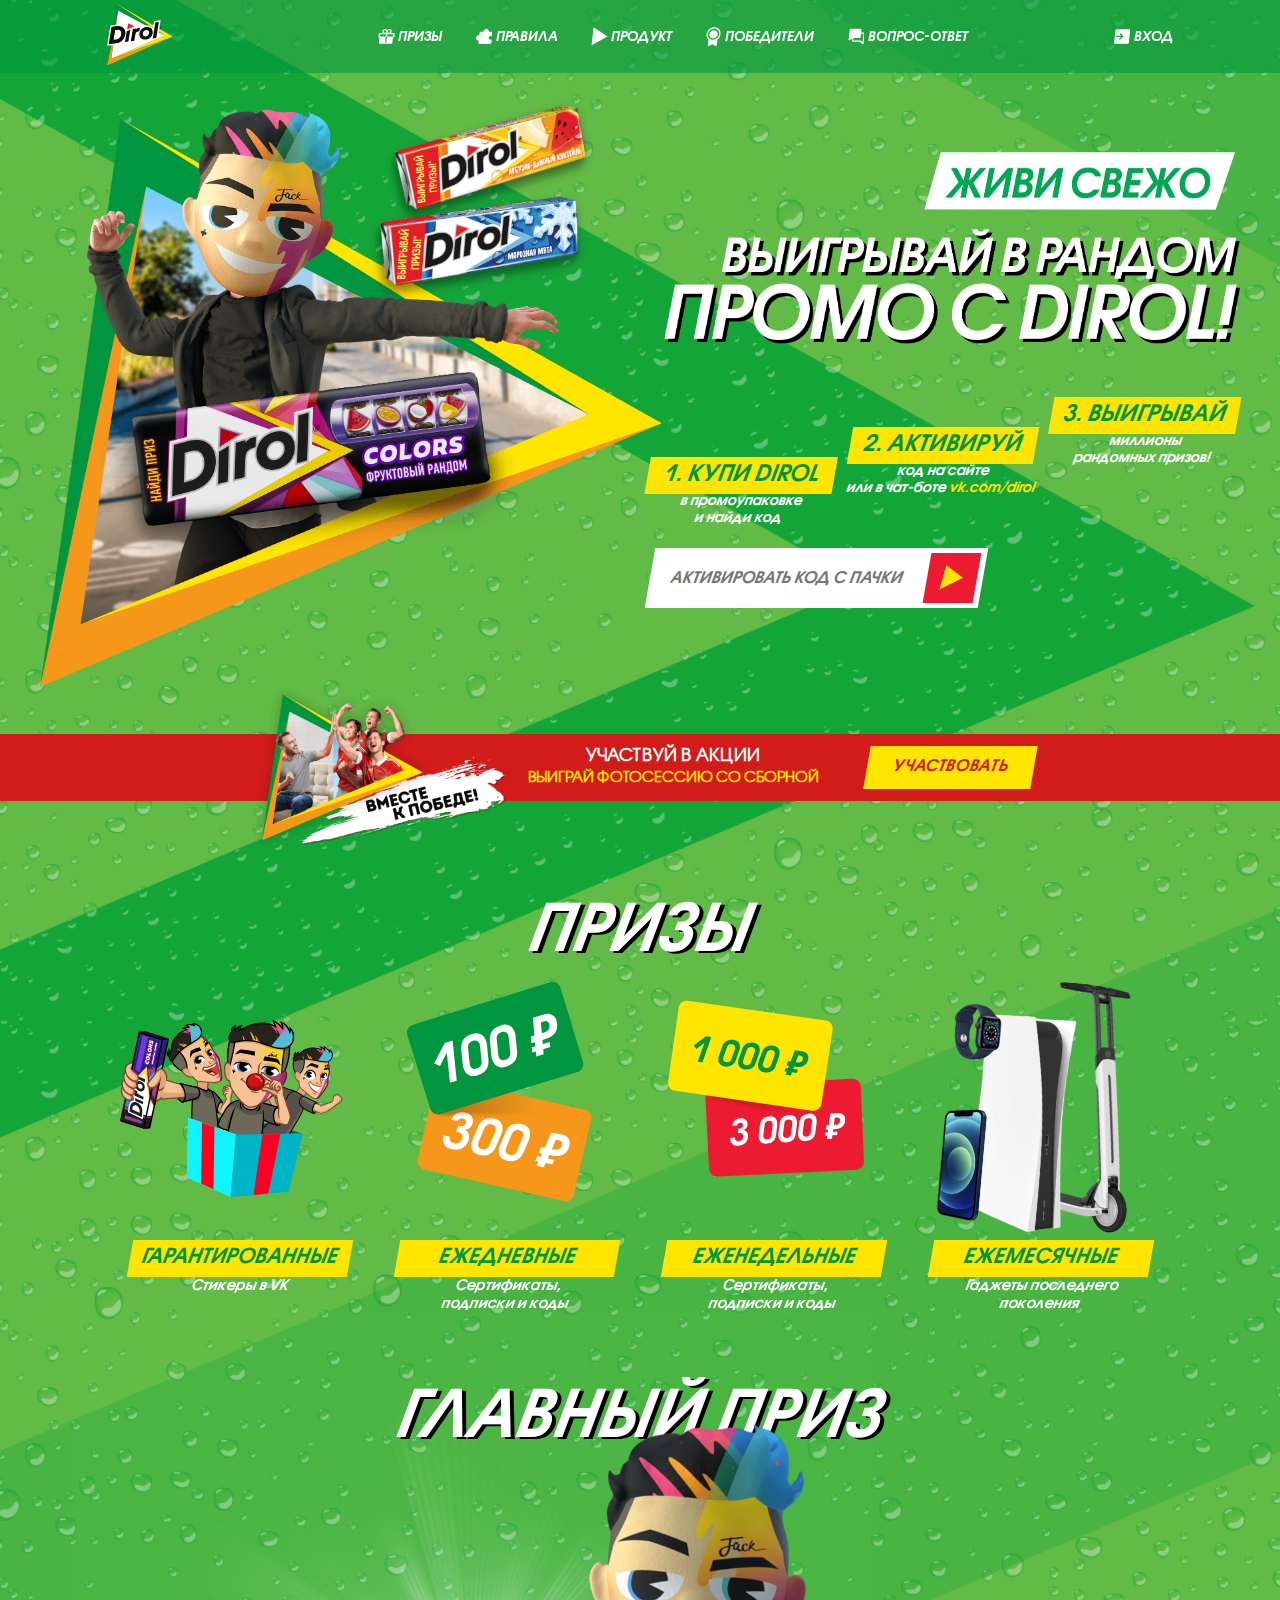
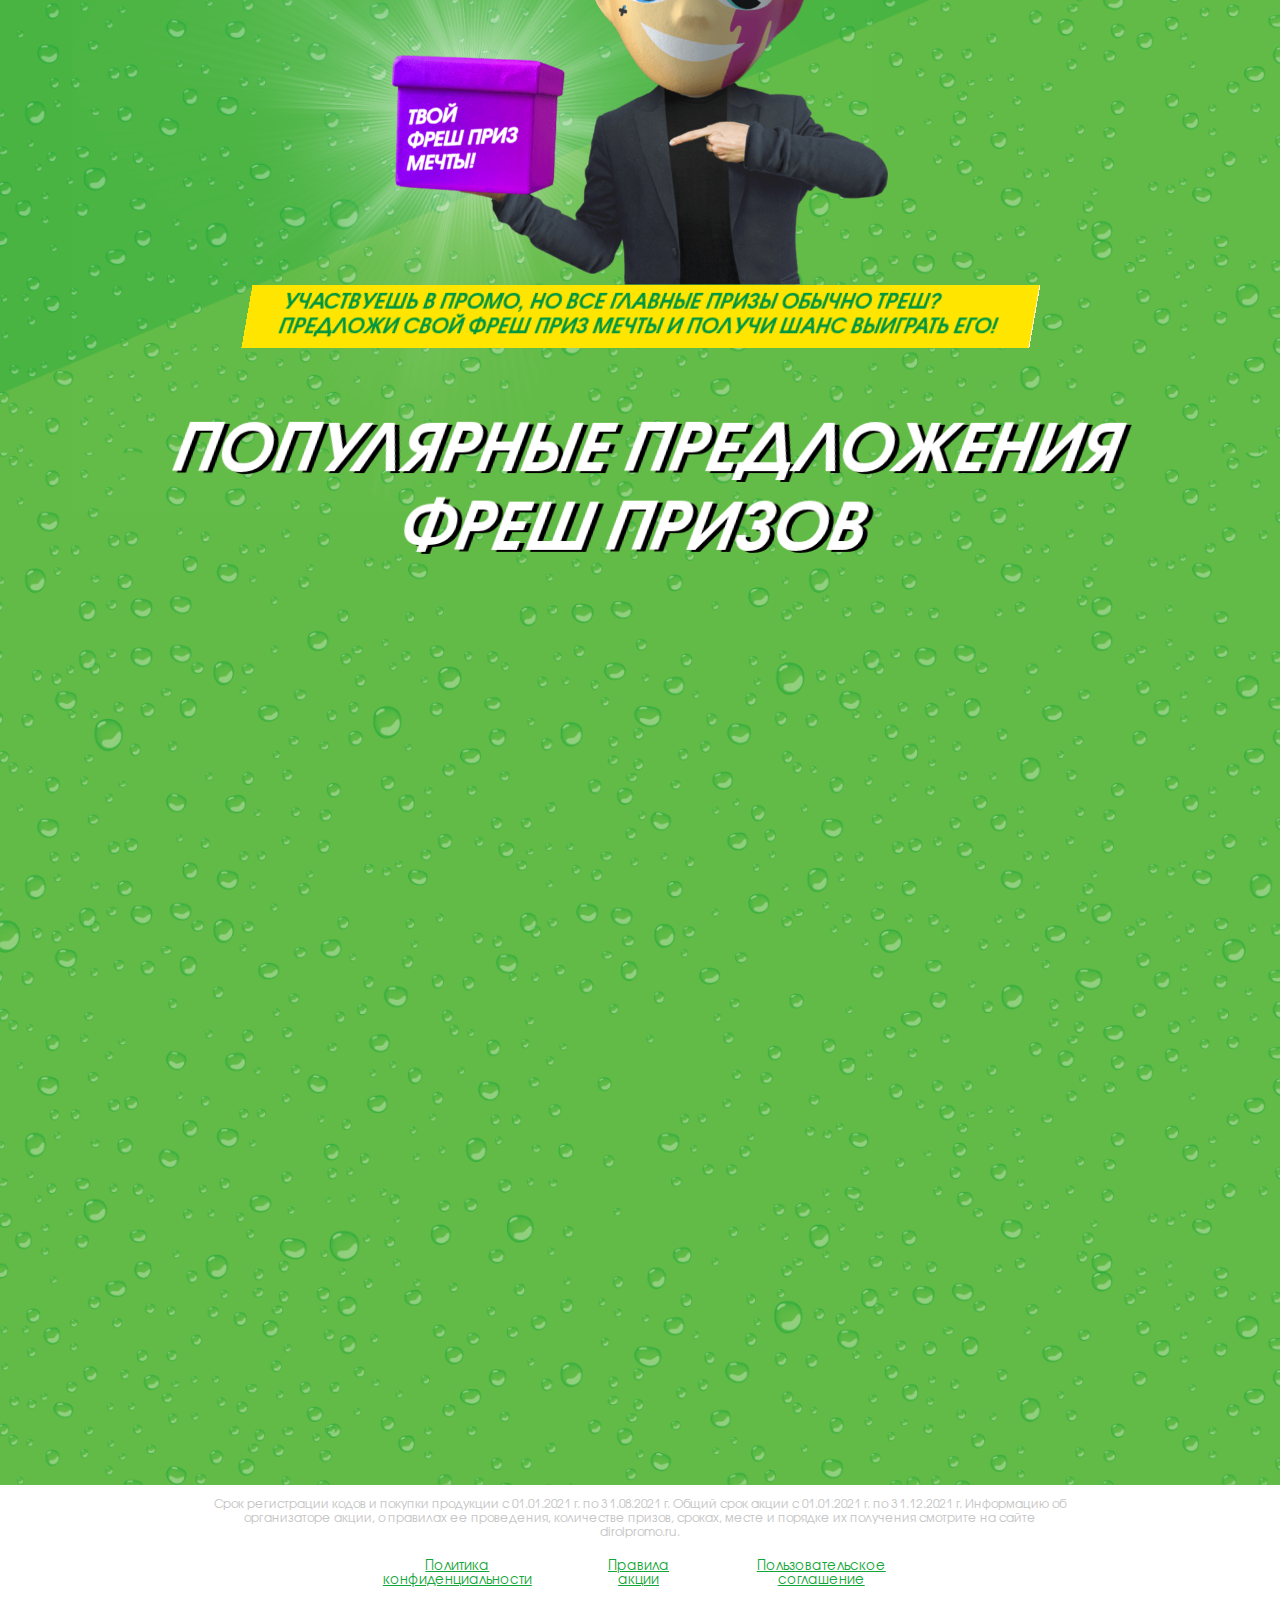
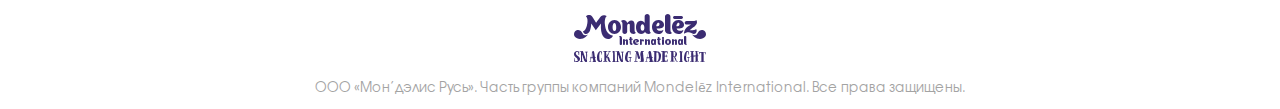
==== commit 9736e188: "custom animation" ====
--- a/index.html
+++ b/index.html
@@ -74,12 +74,12 @@
 					</a>
 				</div>
 			</header>
-			<div class="football-tooltip desktop-visible">
+			<!-- <div class="football-tooltip desktop-visible">
 				<a href="#!" class="close-football-tooltip"></a>
 				<a href="https://football-promo.ru" class="football-tooltip-img">
 					<img src="img/football-tooltip.png" alt="">
 				</a>
-			</div>
+			</div> -->
 			<section class="main-page">
 				<div class="main-block">
 					<div class="main-jack">
@@ -454,7 +454,84 @@
 						        <li><a href="#!"><img src="img/fresh/kitchen.svg" width="130" height="37" alt=""></a></li>
 						    </ul>
 						</canvas> -->
-						<div class="fresh-prizes"></div>
+						<div class="fresh-prizes-animations desktop-visible">
+							<div class="fresh-prizes-animation animation-f1">
+								<img src="img/fresh-custom/Поездка_на_Формулу_1.svg" alt="">
+							</div>
+							<div class="fresh-prizes-animation animation-car">
+								<img src="img/fresh-custom/Новая_машина.svg" alt="">
+							</div>
+							<div class="fresh-prizes-animation animation-disney">
+								<img src="img/fresh-custom/Поездка_в_Диснейленд_с_семьей.svg" alt="">
+							</div>
+							<div class="fresh-prizes-animation animation-dubai">
+								<img src="img/fresh-custom/Путешествие_в_Дубаи.svg" alt="">
+							</div>
+							<div class="fresh-prizes-animation animation-teeth">
+								<img src="img/fresh-custom/Лечение_зубов.svg" alt="">
+							</div>
+							<div class="fresh-prizes-animation animation-ps5">
+								<img src="img/fresh-custom/Play_Station_5.svg" alt="">
+							</div>
+							<div class="fresh-prizes-animation animation-apple">
+								<img src="img/fresh-custom/Набор_техники_Apple.svg" alt="">
+							</div>
+							<div class="fresh-prizes-animation animation-drum">
+								<img src="img/fresh-custom/Барабанная_установка.svg" alt="">
+							</div>
+							<div class="fresh-prizes-animation animation-quadro">
+								<img src="img/fresh-custom/Профессиональный_квадракоптер.svg" alt="">
+							</div>
+							<div class="fresh-prizes-animation animation-velo">
+								<img src="img/fresh-custom/Горный_скоростной_велосипед.svg" alt="">
+							</div>
+							<div class="fresh-prizes-animation animation-learn">
+								<img src="img/fresh-custom/Оплата_обучения.svg" alt="">
+							</div>
+							<div class="fresh-prizes-animation animation-learn-img">
+								<img src="img/fresh-custom/learn.png" alt="">
+							</div>
+							<div class="fresh-prizes-animation animation-watch">
+								<img src="img/fresh-custom/Золотые_часы.svg" alt="">
+							</div>
+							<div class="fresh-prizes-animation animation-watch-img">
+								<img src="img/fresh-custom/watch.png" alt="">
+							</div>
+							<div class="fresh-prizes-animation animation-cruise">
+								<img src="img/fresh-custom/Путешествие_на_круизном_лайнере.svg" alt="">
+							</div>
+							<div class="fresh-prizes-animation animation-pc">
+								<img src="img/fresh-custom/Суперкомпьютер.svg" alt="">
+							</div>
+							<div class="fresh-prizes-animation animation-pc-img">
+								<img src="img/fresh-custom/pc.png" alt="">
+							</div>
+							<div class="fresh-prizes-animation animation-wedding">
+								<img src="img/fresh-custom/Организация_свадьбы.svg" alt="">
+							</div>
+							<div class="fresh-prizes-animation animation-chair">
+								<img src="img/fresh-custom/Массажное_кресло.svg" alt="">
+							</div>
+							<div class="fresh-prizes-animation animation-cat">
+								<img src="img/fresh-custom/Запас_корма_для_приютов_с_животными.svg" alt="">
+							</div>
+							<div class="fresh-prizes-animation animation-pool">
+								<img src="img/fresh-custom/Бассейн.svg" alt="">
+							</div>
+							<div class="fresh-prizes-animation animation-cottage">
+								<img src="img/fresh-custom/Дача.svg" alt="">
+							</div>
+							<div class="fresh-prizes-animation animation-bike">
+								<img src="img/fresh-custom/Мотоцикл_Kawasaki.svg" alt="">
+							</div>
+							<div class="fresh-prizes-animation animation-ipt">
+								<img src="img/fresh-custom/Взнос_на_ипотеку.svg" alt="">
+							</div>
+							<div class="fresh-prizes-animation animation-kitchen">
+								<img src="img/fresh-custom/Сертификат_на_кухню.svg" alt="">
+							</div>
+						</div>
+						<div class="fresh-prizes mobile-visible"></div>
 					</div>
 				</div>
 			</section>
@@ -721,7 +798,7 @@
                 </div>
             </div>
 		</div>
-		<div id="football-popup" class="popup football-popup js-popup-show">
+		<div id="football-popup" class="popup football-popup ">
 			<div class="popup__wrap football-popup-wrap">
 				<a href="#!" class="close-popup js-close-popup"></a>
                 <div class="popup__inner football-popup-inner">
--- a/css/styles.css
+++ b/css/styles.css
@@ -2352,6 +2352,660 @@
     margin: auto;
     background: url(../img/collage.png) center no-repeat;
     background-size: contain;
+}
+
+.fresh-prizes-animations {
+    position: relative;
+    width: 100%;
+    height: 1250rem;
+}
+
+.fresh-prizes-animation {
+    position: absolute;
+    top: 0;
+    left: 0;
+    right: 0;
+    margin: auto;
+    opacity: 0;
+}
+
+.animation-f1 {
+    top: 595rem;
+    width: 652rem;
+    animation: .5s animation-f1 ease-in-out forwards;
+}
+
+.animation-f1::before {
+    content: '';
+    position: absolute;
+    top: -173rem;
+    right: -73rem;
+    width: 278rem;
+    height: 237rem;
+    background: url(../img/fresh-custom/f1.png) center no-repeat;
+    background-size: contain;
+}
+
+@keyframes animation-f1 {
+    0% {
+        right: -500rem;
+        opacity: 0;
+        filter: blur(5px);
+    }
+
+    100% {
+        right: -100rem;
+        opacity: 1;
+        filter: blur(0px);
+    }
+}
+
+.animation-car {
+    top: 592rem;
+    right: auto;
+    width: 324rem;
+    animation: .5s animation-car ease-in-out forwards;
+    animation-delay: .2s;
+}
+
+.animation-car::before {
+    content: '';
+    position: absolute;
+    top: -77rem;
+    left: -82rem;
+    width: 139rem;
+    height: 140rem;
+    background: url(../img/fresh-custom/car.png) center no-repeat;
+    background-size: contain;
+}
+
+@keyframes animation-car {
+    0% {
+        left: 50rem;
+        opacity: 0;
+        filter: blur(5px);
+    }
+
+    100% {
+        left: 150rem;
+        opacity: 1;
+        filter: blur(0px);
+    }
+}
+
+.animation-disney {
+    top: 645rem;
+    left: auto;
+    width: 307rem;
+    animation: .5s animation-disney ease-in-out forwards;
+    animation-delay: .4s;
+}
+
+@keyframes animation-disney {
+    0% {
+        right: -100rem;
+        opacity: 0;
+        filter: blur(5px);
+    }
+
+    100% {
+        right: 60rem;
+        opacity: 1;
+        filter: blur(0px);
+    }
+}
+
+.animation-dubai {
+    top: 440rem;
+    width: 490rem;
+    animation: .5s animation-dubai ease-in-out forwards;
+    animation-delay: .3s;
+}
+
+.animation-dubai::before {
+    content: '';
+    position: absolute;
+    top: -110rem;
+    left: -130rem;
+    width: 174rem;
+    height: 175rem;
+    background: url(../img/fresh-custom/palm.png) center no-repeat;
+    background-size: contain;
+}
+
+@keyframes animation-dubai {
+    0% {
+        left: -500rem;
+        opacity: 0;
+        filter: blur(5px);
+    }
+
+    100% {
+        left: 100rem;
+        opacity: 1;
+        filter: blur(0px);
+    }
+}
+
+.animation-teeth {
+    top: 530rem;
+    right: auto;
+    width: 260rem;
+    animation: .5s animation-teeth ease-in-out forwards;
+    animation-delay: .5s;
+}
+
+.animation-teeth::before {
+    content: '';
+    position: absolute;
+    top: -23rem;
+    left: -73rem;
+    width: 74rem;
+    height: 74rem;
+    background: url(../img/fresh-custom/teeth.png) center no-repeat;
+    background-size: contain;
+}
+
+@keyframes animation-teeth {
+    0% {
+        left: 200rem;
+        opacity: 0;
+        filter: blur(5px);
+    }
+
+    100% {
+        left: 315rem;
+        opacity: 1;
+        filter: blur(0px);
+    }
+}
+
+.animation-ps5 {
+    top: 454rem;
+    right: auto;
+    width: 328rem;
+    animation: .5s animation-ps5 ease-in-out forwards;
+    animation-delay: .6s;
+}
+
+@keyframes animation-ps5 {
+    0% {
+        left: 80rem;
+        opacity: 0;
+        filter: blur(5px);
+    }
+
+    100% {
+        left: 180rem;
+        opacity: 1;
+        filter: blur(0px);
+    }
+}
+
+.animation-apple {
+    top: 252rem;
+    width: 242rem;
+    animation: .5s animation-apple ease-in-out forwards;
+    animation-delay: .6s;
+}
+
+.animation-apple::before {
+    content: '';
+    position: absolute;
+    top: -42rem;
+    right: -223rem;
+    width: 254rem;
+    height: 253rem;
+    background: url(../img/fresh-custom/apple.png) center no-repeat;
+    background-size: contain;
+}
+
+@keyframes animation-apple {
+    0% {
+        right: -400rem;
+        opacity: 0;
+        filter: blur(5px);
+    }
+
+    100% {
+        right: 0;
+        opacity: 1;
+        filter: blur(0px);
+    }
+}
+
+.animation-drum {
+    top: 120rem;
+    width: 325rem;
+    animation: .5s animation-drum ease-in-out forwards;
+    animation-delay: .7s;
+}
+
+@keyframes animation-drum {
+    0% {
+        right: -800rem;
+        opacity: 0;
+        filter: blur(5px);
+    }
+
+    100% {
+        right: -400rem;
+        opacity: 1;
+        filter: blur(0px);
+    }
+}
+
+.animation-quadro {
+    top: 40rem;
+    right: auto;
+    width: 680rem;
+    animation: .5s animation-quadro ease-in-out forwards;
+    animation-delay: .8s;
+}
+
+@keyframes animation-quadro {
+    0% {
+        top: 150rem;
+        left: -50rem;
+        opacity: 0;
+        filter: blur(5px);
+    }
+
+    100% {
+        top: 40rem;
+        left: 100rem;
+        opacity: 1;
+        filter: blur(0px);
+    }
+}
+
+.animation-velo {
+    top: 366rem;
+    left: auto;
+    width: 543rem;
+    animation: .5s animation-velo ease-in-out forwards;
+    animation-delay: .85s;
+}
+
+@keyframes animation-velo {
+    0% {
+        top: 550rem;
+        right: -320rem;
+        opacity: 0;
+        filter: blur(5px);
+    }
+
+    100% {
+        top: 366rem;
+        right: -80rem;
+        opacity: 1;
+        filter: blur(0px);
+    }
+}
+
+.animation-learn {
+    top: 322rem;
+    left: auto;
+    width: 486rem;
+    animation: .5s animation-learn ease-in-out forwards;
+    animation-delay: .95s;
+}
+
+@keyframes animation-learn {
+    0% {
+        top: 510rem;
+        right: -320rem;
+        opacity: 0;
+        filter: blur(5px);
+    }
+
+    100% {
+        top: 322rem;
+        right: -80rem;
+        opacity: 1;
+        filter: blur(0px);
+    }
+}
+
+.animation-learn-img {
+    top: 95rem;
+    left: auto;
+    width: 215rem;
+    animation: .5s animation-learn-img ease-in-out forwards;
+    animation-delay: .95s;
+}
+
+@keyframes animation-learn-img {
+    0% {
+        right: 0;
+        opacity: 0;
+        filter: blur(5px);
+    }
+
+    100% {
+        right: 220rem;
+        opacity: 1;
+        filter: blur(0px);
+    }
+}
+
+.animation-watch {
+    top: 790rem;
+    width: 302rem;
+    animation: .5s animation-watch ease-in-out forwards;
+    animation-delay: .3s;
+}
+
+@keyframes animation-watch {
+    0% {
+        right: -500rem;
+        opacity: 0;
+        filter: blur(5px);
+    }
+
+    100% {
+        right: -300rem;
+        opacity: 1;
+        filter: blur(0px);
+    }
+}
+
+.animation-watch-img {
+    top: 756rem;
+    width: 239rem;
+    animation: .5s animation-watch-img ease-in-out forwards;
+    animation-delay: .35s;
+}
+
+@keyframes animation-watch-img {
+    0% {
+        left: -500rem;
+        opacity: 0;
+        filter: blur(5px);
+    }
+
+    100% {
+        left: -200rem;
+        opacity: 1;
+        filter: blur(0px);
+    }
+}
+
+.animation-cruise {
+    top: 855rem;
+    left: auto;
+    width: 571rem;
+    animation: .5s animation-cruise ease-in-out forwards;
+    animation-delay: .4s;
+}
+
+.animation-cruise::before {
+    content: '';
+    position: absolute;
+    top: -86rem;
+    right: 87rem;
+    width: 130rem;
+    height: 130rem;
+    background: url(../img/fresh-custom/cruise.png) center no-repeat;
+    background-size: contain;
+}
+
+@keyframes animation-cruise {
+    0% {
+        right: 0;
+        opacity: 0;
+        filter: blur(5px);
+    }
+
+    100% {
+        right: 200rem;
+        opacity: 1;
+        filter: blur(0px);
+    }
+}
+
+.animation-pc {
+    top: 776rem;
+    width: 354rem;
+    animation: .5s animation-pc ease-in-out forwards;
+    animation-delay: .5s;
+}
+
+@keyframes animation-pc {
+    0% {
+        top: 900rem;
+        left: -150rem;
+        opacity: 0;
+        filter: blur(5px);
+    }
+
+    100% {
+        top: 776rem;
+        left: -460rem;
+        opacity: 1;
+        filter: blur(0px);
+    }
+}
+
+.animation-pc-img {
+    top: 913rem;
+    width: 235rem;
+    animation: .5s animation-pc-img ease-in-out forwards;
+    animation-delay: .5s;
+}
+
+@keyframes animation-pc-img {
+    0% {
+        top: 776rem;
+        left: -800rem;
+        opacity: 0;
+        filter: blur(5px);
+    }
+
+    100% {
+        top: 913rem;
+        left: -400rem;
+        opacity: 1;
+        filter: blur(0px);
+    }
+}
+
+.animation-wedding {
+    top: 745rem;
+    right: auto;
+    width: 490rem;
+    animation: .5s animation-wedding ease-in-out forwards;
+    animation-delay: .6s;
+}
+
+@keyframes animation-wedding {
+    0% {
+        left: -200rem;
+        opacity: 0;
+        filter: blur(5px);
+    }
+
+    100% {
+        left: -100rem;
+        opacity: 1;
+        filter: blur(0px);
+    }
+}
+
+.animation-chair {
+    top: 900rem;
+    right: auto;
+    width: 322rem;
+    animation: .5s animation-chair ease-in-out forwards;
+    animation-delay: .7s;
+}
+
+@keyframes animation-chair {
+    0% {
+        left: 0;
+        opacity: 0;
+        filter: blur(5px);
+    }
+
+    100% {
+        left: 170rem;
+        opacity: 1;
+        filter: blur(0px);
+    }
+}
+
+.animation-cat {
+    top: 995rem;
+    width: 234rem;
+    animation: .5s animation-cat ease-in-out forwards;
+    animation-delay: .8s;
+}
+
+.animation-cat::before {
+    content: '';
+    position: absolute;
+    top: 0;
+    right: -199rem;
+    width: 185rem;
+    height: 162rem;
+    background: url(../img/fresh-custom/cat.png) center no-repeat;
+    background-size: contain;
+}
+
+@keyframes animation-cat {
+    0% {
+        right: -500px;
+        opacity: 0;
+        filter: blur(5px);
+    }
+
+    100% {
+        right: -200rem;
+        opacity: 1;
+        filter: blur(0px);
+    }
+}
+
+.animation-pool {
+    top: 900rem;
+    left: auto;
+    width: 354rem;
+    animation: .5s animation-pool ease-in-out forwards;
+    animation-delay: .8s;
+}
+
+@keyframes animation-pool {
+    0% {
+        top: 750rem;
+        right: -300px;
+        opacity: 0;
+        filter: blur(5px);
+    }
+
+    100% {
+        top: 900rem;
+        right: 0;
+        opacity: 1;
+        filter: blur(0px);
+    }
+}
+
+.animation-cottage {
+    top: 1010rem;
+    right: auto;
+    width: 269rem;
+    animation: .5s animation-cottage ease-in-out forwards;
+    animation-delay: .9s;
+}
+
+@keyframes animation-cottage {
+    0% {
+        left: 0;
+        opacity: 0;
+        filter: blur(5px);
+    }
+
+    100% {
+        left: 200rem;
+        opacity: 1;
+        filter: blur(0px);
+    }
+}
+
+.animation-bike {
+    top: 1132rem;
+    right: auto;
+    width: 269rem;
+    animation: .5s animation-bike ease-in-out forwards;
+    animation-delay: .95s;
+}
+
+.animation-bike::before {
+    content: '';
+    position: absolute;
+    top: -44rem;
+    right: -154rem;
+    width: 139rem;
+    height: 138rem;
+    background: url(../img/fresh-custom/bike.png) center no-repeat;
+    background-size: contain;
+}
+
+@keyframes animation-bike {
+    0% {
+        left: 0;
+        opacity: 0;
+        filter: blur(5px);
+    }
+
+    100% {
+        left: 280rem;
+        opacity: 1;
+        filter: blur(0px);
+    }
+}
+
+.animation-ipt {
+    top: 1109rem;
+    width: 306rem;
+    animation: .5s animation-ipt ease-in-out forwards;
+    animation-delay: 1s;
+}
+
+@keyframes animation-ipt {
+    0% {
+        right: -400rem;
+        opacity: 0;
+        filter: blur(5px);
+    }
+
+    100% {
+        right: -190rem;
+        opacity: 1;
+        filter: blur(0px);
+    }
+}
+
+.animation-kitchen {
+    top: 1192rem;
+    left: auto;
+    width: 340rem;
+    animation: .5s animation-kitchen ease-in-out forwards;
+    animation-delay: 1.1s;
+}
+
+@keyframes animation-kitchen {
+    0% {
+        right: 0;
+        opacity: 0;
+        filter: blur(5px);
+    }
+
+    100% {
+        right: 200rem;
+        opacity: 1;
+        filter: blur(0px);
+    }
 }
 
 @media (max-width: 1000px) {
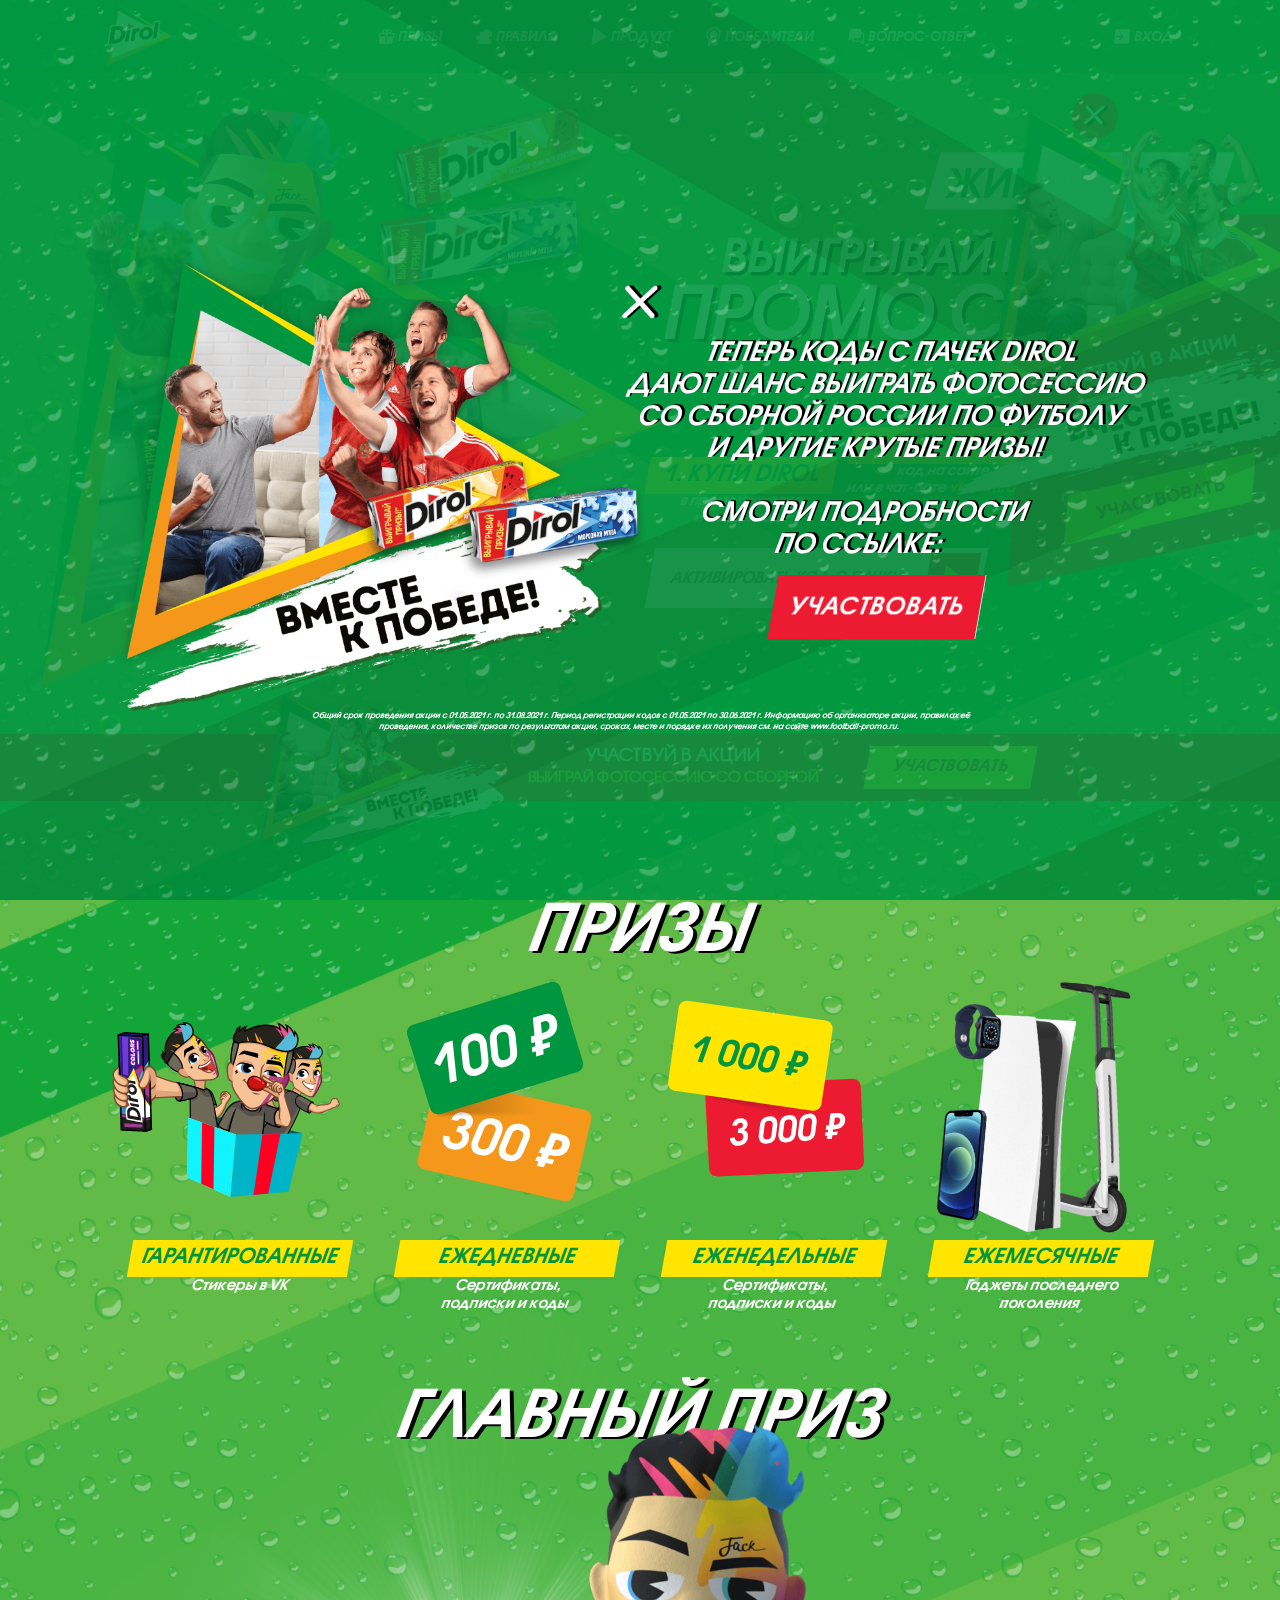
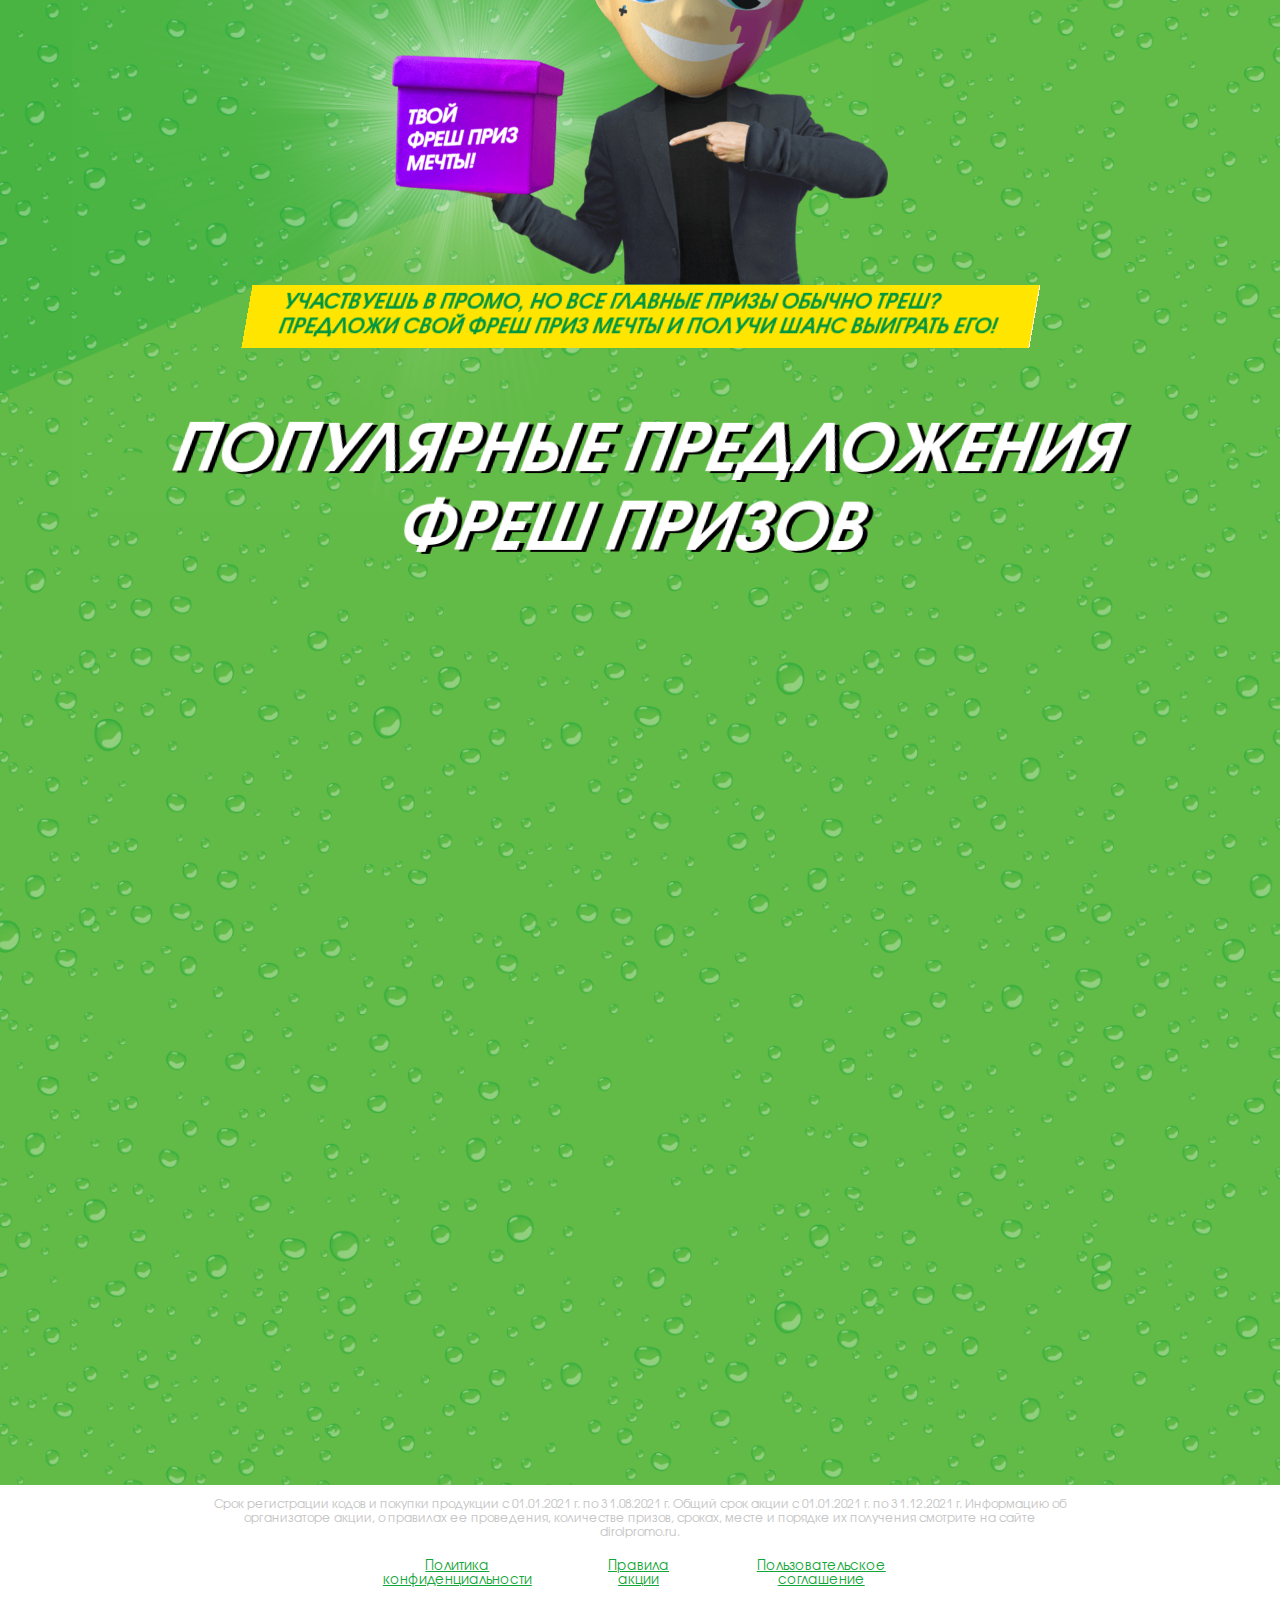
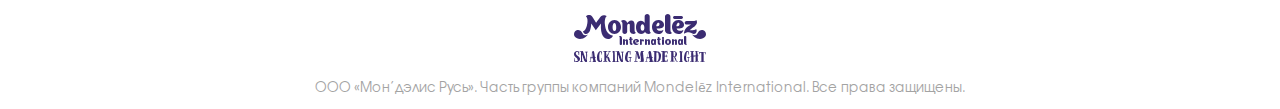
==== commit 5d2e7c1c: "upd" ====
--- a/index.html
+++ b/index.html
@@ -74,12 +74,12 @@
 					</a>
 				</div>
 			</header>
-			<!-- <div class="football-tooltip desktop-visible">
+			<div class="football-tooltip desktop-visible">
 				<a href="#!" class="close-football-tooltip"></a>
 				<a href="https://football-promo.ru" class="football-tooltip-img">
 					<img src="img/football-tooltip.png" alt="">
 				</a>
-			</div> -->
+			</div>
 			<section class="main-page">
 				<div class="main-block">
 					<div class="main-jack">
@@ -798,7 +798,7 @@
                 </div>
             </div>
 		</div>
-		<div id="football-popup" class="popup football-popup ">
+		<div id="football-popup" class="popup football-popup js-popup-show">
 			<div class="popup__wrap football-popup-wrap">
 				<a href="#!" class="close-popup js-close-popup"></a>
                 <div class="popup__inner football-popup-inner">
--- a/css/styles.css
+++ b/css/styles.css
@@ -2367,6 +2367,11 @@
     right: 0;
     margin: auto;
     opacity: 0;
+    animation-play-state: paused !important;
+}
+
+.fresh-prizes-animations.active .fresh-prizes-animation {
+    animation-play-state: running !important;
 }
 
 .animation-f1 {
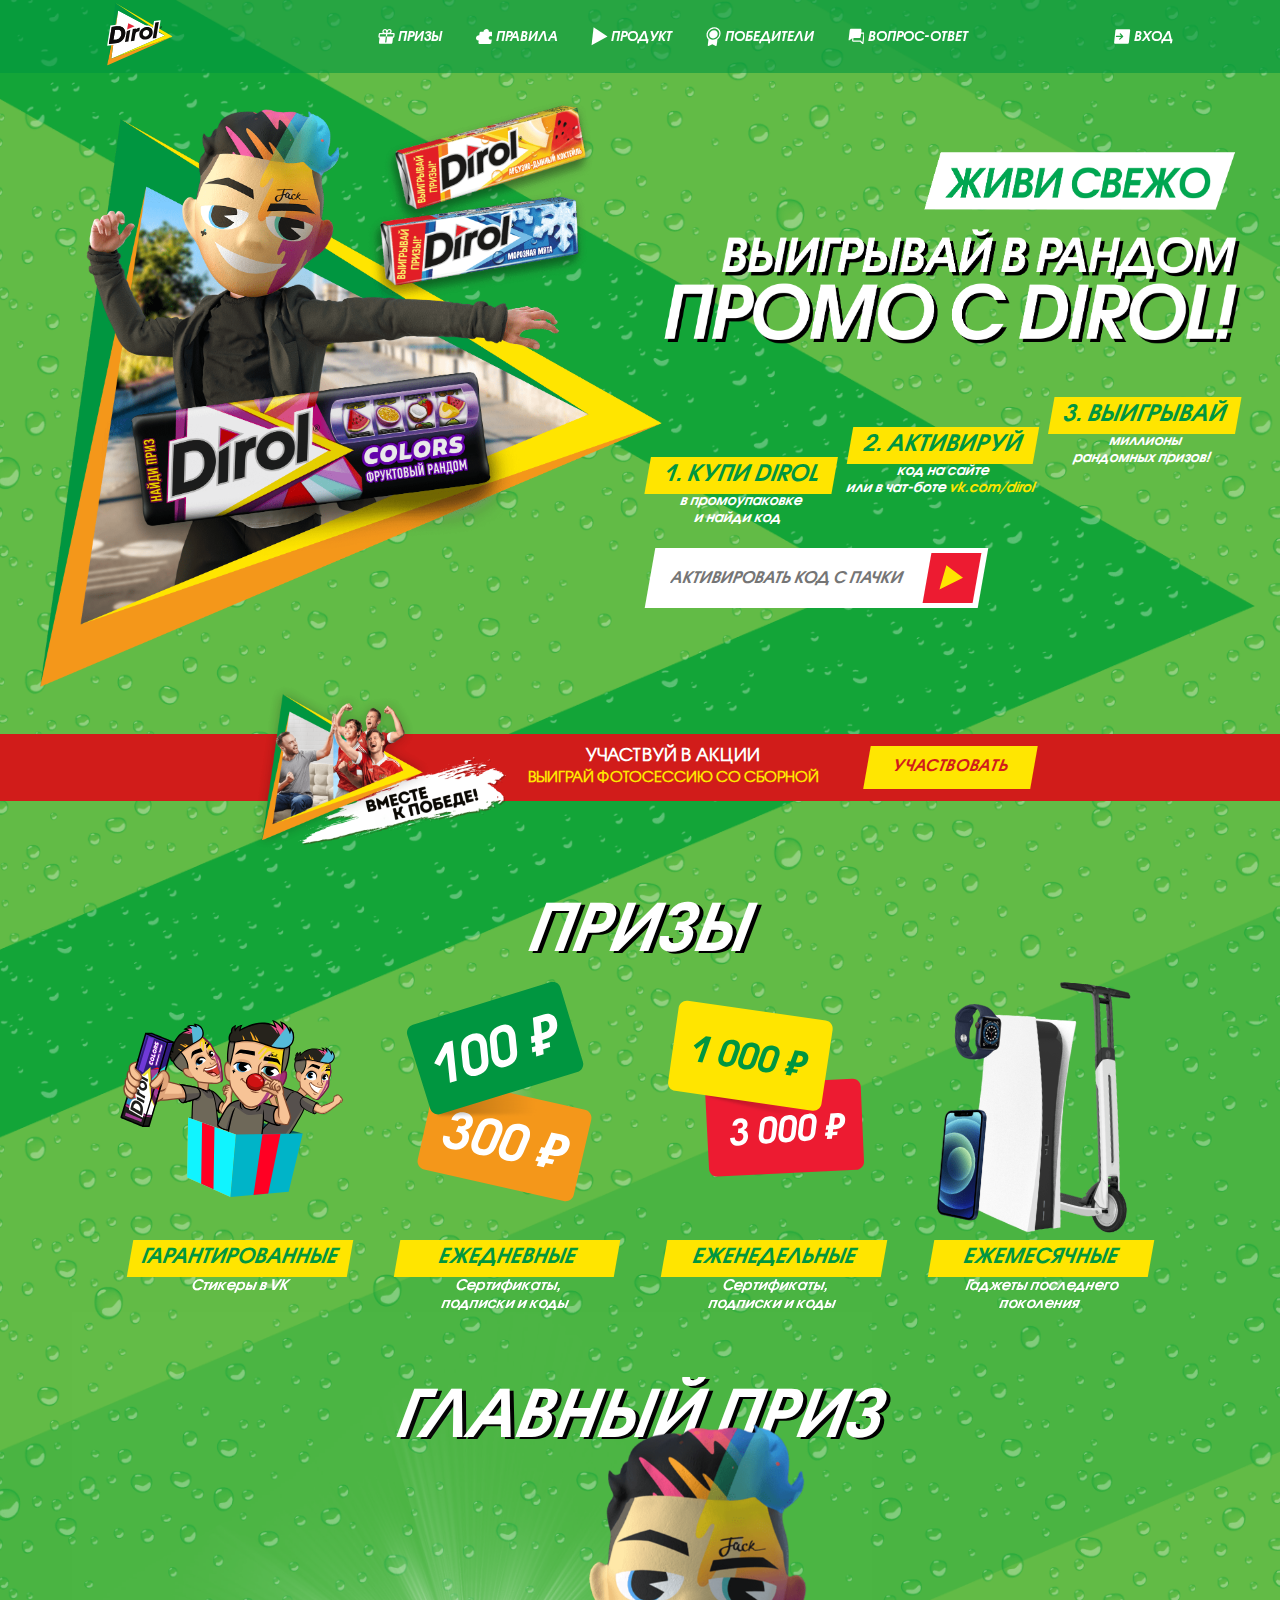
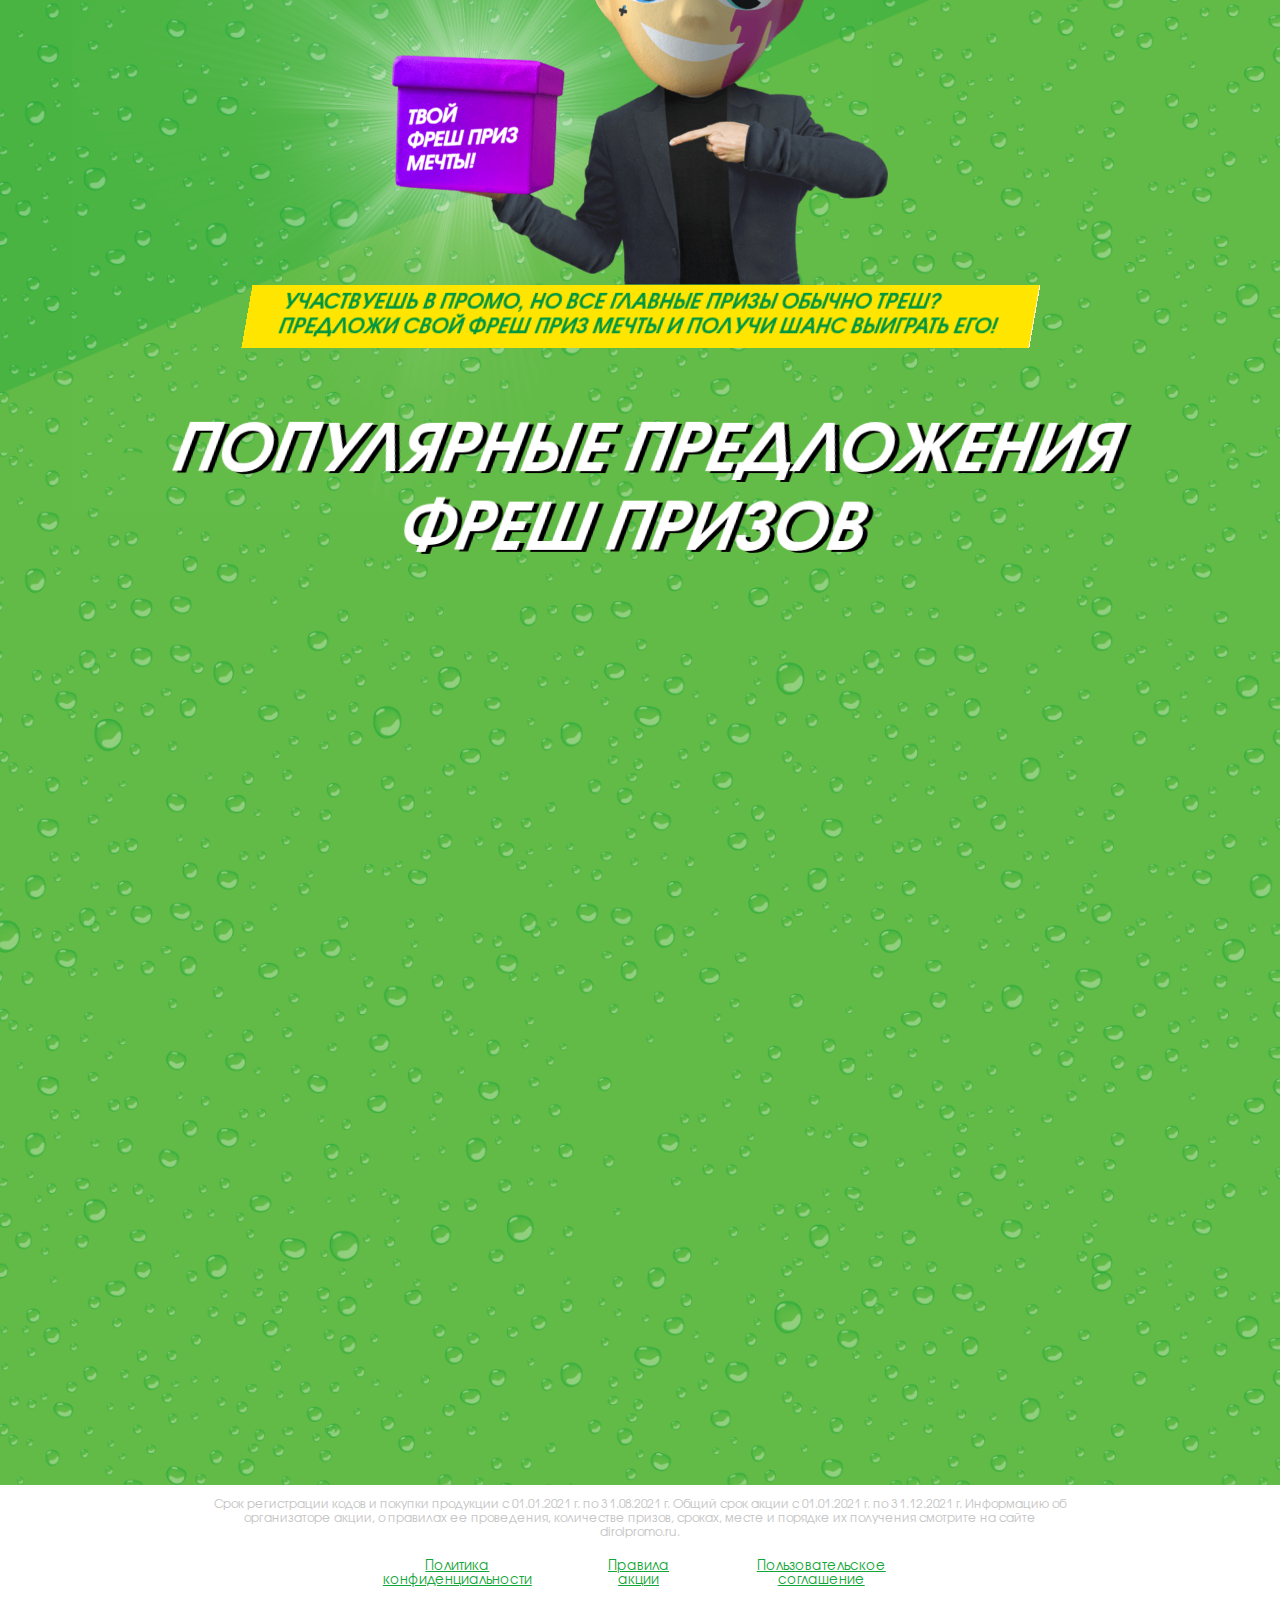
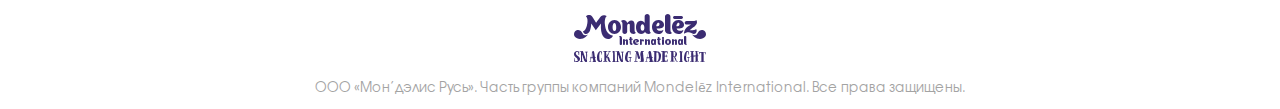
==== commit 4bcfd167: "upd animation" ====
--- a/index.html
+++ b/index.html
@@ -74,12 +74,12 @@
 					</a>
 				</div>
 			</header>
-			<div class="football-tooltip desktop-visible">
+			<!-- <div class="football-tooltip desktop-visible">
 				<a href="#!" class="close-football-tooltip"></a>
 				<a href="https://football-promo.ru" class="football-tooltip-img">
 					<img src="img/football-tooltip.png" alt="">
 				</a>
-			</div>
+			</div> -->
 			<section class="main-page">
 				<div class="main-block">
 					<div class="main-jack">
@@ -798,7 +798,7 @@
                 </div>
             </div>
 		</div>
-		<div id="football-popup" class="popup football-popup js-popup-show">
+		<!-- <div id="football-popup" class="popup football-popup js-popup-show">
 			<div class="popup__wrap football-popup-wrap">
 				<a href="#!" class="close-popup js-close-popup"></a>
                 <div class="popup__inner football-popup-inner">
@@ -813,7 +813,7 @@
 					<div class="football-popup-remark">Общий срок проведения акции с 01.05.2021 г. по 31.08.2021 г. Период регистрации кодов с 01.05.2021 по 30.06.2021 г. Информацию об организаторе акции, правилах её <br>проведения, количестве призов по результатам акции, сроках, месте и порядке их получения см. на сайте www.football-promo.ru.</div>
                 </div>
             </div>
-		</div>
+		</div> -->
 	</div>
 
 	<script src="libs/jquery-3.5.1.min.js"></script>
--- a/css/styles.css
+++ b/css/styles.css
@@ -2377,7 +2377,7 @@
 .animation-f1 {
     top: 595rem;
     width: 652rem;
-    animation: .5s animation-f1 ease-in-out forwards;
+    animation: 10s animation-f1 ease-in-out infinite;
 }
 
 .animation-f1::before {
@@ -2391,17 +2391,49 @@
     background-size: contain;
 }
 
+/*@keyframes animation-f1 {
+    0%, 20% {
+        right: -1500rem;
+        opacity: 0;
+        filter: blur(5px);
+    }
+
+    50%, 100% {
+        right: -100rem;
+        opacity: 1;
+        filter: blur(0px);
+    }
+}*/
+
 @keyframes animation-f1 {
     0% {
-        right: -500rem;
+        right: -2000rem;
+        opacity: 0;
+        filter: blur(5px);
+    }
+
+    10% {
+        right: -100rem;
+        opacity: 1;
+        filter: blur(0px);
+    }
+
+    80% {
+        right: -100rem;
+        opacity: 1;
+        filter: blur(0px);
+    }
+
+    90% {
+        right: -2000rem;
         opacity: 0;
         filter: blur(5px);
     }
 
     100% {
-        right: -100rem;
-        opacity: 1;
-        filter: blur(0px);
+        right: -2000rem;
+        opacity: 0;
+        filter: blur(5px);
     }
 }
 
@@ -2409,8 +2441,8 @@
     top: 592rem;
     right: auto;
     width: 324rem;
-    animation: .5s animation-car ease-in-out forwards;
-    animation-delay: .2s;
+    animation: 10s animation-car ease-in-out infinite;
+    /*animation-delay: .5s;*/
 }
 
 .animation-car::before {
@@ -2424,17 +2456,49 @@
     background-size: contain;
 }
 
+/*@keyframes animation-car {
+    0%, 20% {
+        left: -400rem;
+        opacity: 0;
+        filter: blur(5px);
+    }
+
+    50%, 100% {
+        left: 150rem;
+        opacity: 1;
+        filter: blur(0px);
+    }
+}*/
+
 @keyframes animation-car {
-    0% {
-        left: 50rem;
+    0%, 5% {
+        left: -400rem;
+        opacity: 0;
+        filter: blur(5px);
+    }
+
+    15% {
+        left: 150rem;
+        opacity: 1;
+        filter: blur(0px);
+    }
+
+    75% {
+        left: 150rem;
+        opacity: 1;
+        filter: blur(0px);
+    }
+
+    85%, 90% {
+        left: -400rem;
         opacity: 0;
         filter: blur(5px);
     }
 
     100% {
-        left: 150rem;
-        opacity: 1;
-        filter: blur(0px);
+        left: -400rem;
+        opacity: 0;
+        filter: blur(5px);
     }
 }
 
@@ -2442,29 +2506,47 @@
     top: 645rem;
     left: auto;
     width: 307rem;
-    animation: .5s animation-disney ease-in-out forwards;
-    animation-delay: .4s;
+    animation: 10s animation-disney ease-in-out infinite;
+    /*animation-delay: .5s;*/
 }
 
 @keyframes animation-disney {
-    0% {
-        right: -100rem;
+    0%, 5% {
+        right: -500rem;
+        opacity: 0;
+        filter: blur(5px);
+    }
+
+    15% {
+        right: 60rem;
+        opacity: 1;
+        filter: blur(0px);
+    }
+
+    75% {
+        right: 60rem;
+        opacity: 1;
+        filter: blur(0px);
+    }
+
+    85%, 90% {
+        right: -500rem;
         opacity: 0;
         filter: blur(5px);
     }
 
     100% {
-        right: 60rem;
-        opacity: 1;
-        filter: blur(0px);
+        right: -500rem;
+        opacity: 0;
+        filter: blur(5px);
     }
 }
 
 .animation-dubai {
     top: 440rem;
     width: 490rem;
-    animation: .5s animation-dubai ease-in-out forwards;
-    animation-delay: .3s;
+    animation: 10s animation-dubai ease-in-out infinite;
+    /*animation-delay: 1s;*/
 }
 
 .animation-dubai::before {
@@ -2478,7 +2560,7 @@
     background-size: contain;
 }
 
-@keyframes animation-dubai {
+/*@keyframes animation-dubai {
     0% {
         left: -500rem;
         opacity: 0;
@@ -2489,6 +2571,38 @@
         left: 100rem;
         opacity: 1;
         filter: blur(0px);
+    }
+}*/
+
+@keyframes animation-dubai {
+    0%, 10% {
+        left: -2000rem;
+        opacity: 0;
+        filter: blur(5px);
+    }
+
+    20% {
+        left: 100rem;
+        opacity: 1;
+        filter: blur(0px);
+    }
+
+    70% {
+        left: 100rem;
+        opacity: 1;
+        filter: blur(0px);
+    }
+
+    80%, 90% {
+        left: -2000rem;
+        opacity: 0;
+        filter: blur(5px);
+    }
+
+    100% {
+        left: -2000rem;
+        opacity: 0;
+        filter: blur(5px);
     }
 }
 
@@ -2496,8 +2610,8 @@
     top: 530rem;
     right: auto;
     width: 260rem;
-    animation: .5s animation-teeth ease-in-out forwards;
-    animation-delay: .5s;
+    animation: 10s animation-teeth ease-in-out infinite;
+    /*animation-delay: 1.2s;*/
 }
 
 .animation-teeth::before {
@@ -2511,7 +2625,7 @@
     background-size: contain;
 }
 
-@keyframes animation-teeth {
+/*@keyframes animation-teeth {
     0% {
         left: 200rem;
         opacity: 0;
@@ -2522,6 +2636,38 @@
         left: 315rem;
         opacity: 1;
         filter: blur(0px);
+    }
+}*/
+
+@keyframes animation-teeth {
+    0%, 13% {
+        left: -400rem;
+        opacity: 0;
+        filter: blur(5px);
+    }
+
+    23% {
+        left: 315rem;
+        opacity: 1;
+        filter: blur(0px);
+    }
+
+    67% {
+        left: 315rem;
+        opacity: 1;
+        filter: blur(0px);
+    }
+
+    77%, 90% {
+        left: -400rem;
+        opacity: 0;
+        filter: blur(5px);
+    }
+
+    100% {
+        left: -400rem;
+        opacity: 0;
+        filter: blur(5px);
     }
 }
 
@@ -2529,11 +2675,11 @@
     top: 454rem;
     right: auto;
     width: 328rem;
-    animation: .5s animation-ps5 ease-in-out forwards;
-    animation-delay: .6s;
-}
-
-@keyframes animation-ps5 {
+    animation: 10s animation-ps5 ease-in-out infinite;
+    /*animation-delay: 1.5s;*/
+}
+
+/*@keyframes animation-ps5 {
     0% {
         left: 80rem;
         opacity: 0;
@@ -2544,14 +2690,46 @@
         left: 180rem;
         opacity: 1;
         filter: blur(0px);
+    }
+}*/
+
+@keyframes animation-ps5 {
+    0%, 15% {
+        left: -400rem;
+        opacity: 0;
+        filter: blur(5px);
+    }
+
+    25% {
+        left: 180rem;
+        opacity: 1;
+        filter: blur(0px);
+    }
+
+    65% {
+        left: 180rem;
+        opacity: 1;
+        filter: blur(0px);
+    }
+
+    75%, 90% {
+        left: -400rem;
+        opacity: 0;
+        filter: blur(5px);
+    }
+
+    100% {
+        left: -400rem;
+        opacity: 0;
+        filter: blur(5px);
     }
 }
 
 .animation-apple {
     top: 252rem;
     width: 242rem;
-    animation: .5s animation-apple ease-in-out forwards;
-    animation-delay: .6s;
+    animation: 10s animation-apple ease-in-out infinite;
+    /*animation-delay: 1.5s;*/
 }
 
 .animation-apple::before {
@@ -2565,7 +2743,7 @@
     background-size: contain;
 }
 
-@keyframes animation-apple {
+/*@keyframes animation-apple {
     0% {
         right: -400rem;
         opacity: 0;
@@ -2576,16 +2754,48 @@
         right: 0;
         opacity: 1;
         filter: blur(0px);
+    }
+}*/
+
+@keyframes animation-apple {
+    0%, 15% {
+        right: -2000rem;
+        opacity: 0;
+        filter: blur(5px);
+    }
+
+    25% {
+        right: 0;
+        opacity: 1;
+        filter: blur(0px);
+    }
+
+    65% {
+        right: 0;
+        opacity: 1;
+        filter: blur(0px);
+    }
+
+    75%, 90% {
+        right: -2000rem;
+        opacity: 0;
+        filter: blur(5px);
+    }
+
+    100% {
+        right: -2000rem;
+        opacity: 0;
+        filter: blur(5px);
     }
 }
 
 .animation-drum {
     top: 120rem;
     width: 325rem;
-    animation: .5s animation-drum ease-in-out forwards;
-    animation-delay: .7s;
-}
-
+    animation: 10s animation-drum ease-in-out infinite;
+    /*animation-delay: 2s;*/
+}
+/*
 @keyframes animation-drum {
     0% {
         right: -800rem;
@@ -2597,6 +2807,38 @@
         right: -400rem;
         opacity: 1;
         filter: blur(0px);
+    }
+}*/
+
+@keyframes animation-drum {
+    0%, 20% {
+        right: -2000rem;
+        opacity: 0;
+        filter: blur(5px);
+    }
+
+    30% {
+        right: -400rem;
+        opacity: 1;
+        filter: blur(0px);
+    }
+
+    60% {
+        right: -400rem;
+        opacity: 1;
+        filter: blur(0px);
+    }
+
+    70%, 90% {
+        right: -2000rem;
+        opacity: 0;
+        filter: blur(5px);
+    }
+
+    100% {
+        right: -2000rem;
+        opacity: 0;
+        filter: blur(5px);
     }
 }
 
@@ -2604,11 +2846,11 @@
     top: 40rem;
     right: auto;
     width: 680rem;
-    animation: .5s animation-quadro ease-in-out forwards;
-    animation-delay: .8s;
-}
-
-@keyframes animation-quadro {
+    animation: 10s animation-quadro ease-in-out infinite;
+    /*animation-delay: 2.2s;*/
+}
+
+/*@keyframes animation-quadro {
     0% {
         top: 150rem;
         left: -50rem;
@@ -2621,6 +2863,43 @@
         left: 100rem;
         opacity: 1;
         filter: blur(0px);
+    }
+}*/
+
+@keyframes animation-quadro {
+    0%, 22% {
+        top: 550rem;
+        left: -800rem;
+        opacity: 0;
+        filter: blur(5px);
+    }
+
+    32% {
+        top: 40rem;
+        left: 100rem;
+        opacity: 1;
+        filter: blur(0px);
+    }
+
+    58% {
+        top: 40rem;
+        left: 100rem;
+        opacity: 1;
+        filter: blur(0px);
+    }
+
+    68%, 90% {
+        top: 550rem;
+        left: -800rem;
+        opacity: 0;
+        filter: blur(5px);
+    }
+
+    100% {
+        top: 550rem;
+        left: -800rem;
+        opacity: 0;
+        filter: blur(5px);
     }
 }
 
@@ -2628,11 +2907,11 @@
     top: 366rem;
     left: auto;
     width: 543rem;
-    animation: .5s animation-velo ease-in-out forwards;
-    animation-delay: .85s;
-}
-
-@keyframes animation-velo {
+    animation: 10s animation-velo ease-in-out infinite;
+    /*animation-delay: 1.8s;*/
+}
+
+/*@keyframes animation-velo {
     0% {
         top: 550rem;
         right: -320rem;
@@ -2645,6 +2924,43 @@
         right: -80rem;
         opacity: 1;
         filter: blur(0px);
+    }
+}*/
+
+@keyframes animation-velo {
+    0%, 18% {
+        top: 800rem;
+        right: -800rem;
+        opacity: 0;
+        filter: blur(5px);
+    }
+
+    28% {
+        top: 366rem;
+        right: -80rem;
+        opacity: 1;
+        filter: blur(0px);
+    }
+
+    62% {
+        top: 366rem;
+        right: -80rem;
+        opacity: 1;
+        filter: blur(0px);
+    }
+
+    72%, 90% {
+        top: 800rem;
+        right: -800rem;
+        opacity: 0;
+        filter: blur(5px);
+    }
+
+    100% {
+        top: 800rem;
+        right: -800rem;
+        opacity: 0;
+        filter: blur(5px);
     }
 }
 
@@ -2652,11 +2968,11 @@
     top: 322rem;
     left: auto;
     width: 486rem;
-    animation: .5s animation-learn ease-in-out forwards;
-    animation-delay: .95s;
-}
-
-@keyframes animation-learn {
+    animation: 10s animation-learn ease-in-out infinite;
+    /*animation-delay: 2.2s;*/
+}
+
+/*@keyframes animation-learn {
     0% {
         top: 510rem;
         right: -320rem;
@@ -2669,6 +2985,43 @@
         right: -80rem;
         opacity: 1;
         filter: blur(0px);
+    }
+}*/
+
+@keyframes animation-learn {
+    0%, 22% {
+        top: 800rem;
+        right: -880rem;
+        opacity: 0;
+        filter: blur(5px);
+    }
+
+    32% {
+        top: 322rem;
+        right: -80rem;
+        opacity: 1;
+        filter: blur(0px);
+    }
+
+    58% {
+        top: 322rem;
+        right: -80rem;
+        opacity: 1;
+        filter: blur(0px);
+    }
+
+    68%, 90% {
+        top: 800rem;
+        right: -880rem;
+        opacity: 0;
+        filter: blur(5px);
+    }
+
+    100% {
+        top: 800rem;
+        right: -880rem;
+        opacity: 0;
+        filter: blur(5px);
     }
 }
 
@@ -2676,11 +3029,11 @@
     top: 95rem;
     left: auto;
     width: 215rem;
-    animation: .5s animation-learn-img ease-in-out forwards;
-    animation-delay: .95s;
-}
-
-@keyframes animation-learn-img {
+    animation: 10s animation-learn-img ease-in-out infinite;
+    /*animation-delay: 2.3s;*/
+}
+
+/*@keyframes animation-learn-img {
     0% {
         right: 0;
         opacity: 0;
@@ -2691,17 +3044,49 @@
         right: 220rem;
         opacity: 1;
         filter: blur(0px);
+    }
+}*/
+
+@keyframes animation-learn-img {
+    0%, 23% {
+        right: -400rem;
+        opacity: 0;
+        filter: blur(5px);
+    }
+
+    33% {
+        right: 220rem;
+        opacity: 1;
+        filter: blur(0px);
+    }
+
+    57% {
+        right: 220rem;
+        opacity: 1;
+        filter: blur(0px);
+    }
+
+    67%, 90% {
+        right: -400rem;
+        opacity: 0;
+        filter: blur(5px);
+    }
+
+    100% {
+        right: -400rem;
+        opacity: 0;
+        filter: blur(5px);
     }
 }
 
 .animation-watch {
     top: 790rem;
     width: 302rem;
-    animation: .5s animation-watch ease-in-out forwards;
-    animation-delay: .3s;
-}
-
-@keyframes animation-watch {
+    animation: 10s animation-watch ease-in-out infinite;
+    /*animation-delay: .5s;*/
+}
+
+/*@keyframes animation-watch {
     0% {
         right: -500rem;
         opacity: 0;
@@ -2712,17 +3097,49 @@
         right: -300rem;
         opacity: 1;
         filter: blur(0px);
+    }
+}*/
+
+@keyframes animation-watch {
+    0%, 5% {
+        right: -2000rem;
+        opacity: 0;
+        filter: blur(5px);
+    }
+
+    15% {
+        right: -300rem;
+        opacity: 1;
+        filter: blur(0px);
+    }
+
+    75% {
+        right: -300rem;
+        opacity: 1;
+        filter: blur(0px);
+    }
+
+    85%, 90% {
+        right: -2000rem;
+        opacity: 0;
+        filter: blur(5px);
+    }
+
+    100% {
+        right: -2000rem;
+        opacity: 0;
+        filter: blur(5px);
     }
 }
 
 .animation-watch-img {
     top: 756rem;
     width: 239rem;
-    animation: .5s animation-watch-img ease-in-out forwards;
-    animation-delay: .35s;
-}
-
-@keyframes animation-watch-img {
+    animation: 10s animation-watch-img ease-in-out infinite;
+    /*animation-delay: .3s;*/
+}
+
+/*@keyframes animation-watch-img {
     0% {
         left: -500rem;
         opacity: 0;
@@ -2733,6 +3150,43 @@
         left: -200rem;
         opacity: 1;
         filter: blur(0px);
+    }
+}*/
+
+@keyframes animation-watch-img {
+    0%, 3% {
+        left: 0;
+        right: -2000rem;
+        opacity: 0;
+        filter: blur(5px);
+    }
+
+    13% {
+        left: -190rem;
+        right: 0;
+        opacity: 1;
+        filter: blur(0px);
+    }
+
+    77% {
+        left: -190rem;
+        right: 0;
+        opacity: 1;
+        filter: blur(0px);
+    }
+
+    87%, 90% {
+        left: 0;
+        right: -2000rem;
+        opacity: 0;
+        filter: blur(5px);
+    }
+
+    100% {
+        left: 0;
+        right: -2000rem;
+        opacity: 0;
+        filter: blur(5px);
     }
 }
 
@@ -2740,8 +3194,8 @@
     top: 855rem;
     left: auto;
     width: 571rem;
-    animation: .5s animation-cruise ease-in-out forwards;
-    animation-delay: .4s;
+    animation: 10s animation-cruise ease-in-out infinite;
+    /*animation-delay: 1s;*/
 }
 
 .animation-cruise::before {
@@ -2755,7 +3209,7 @@
     background-size: contain;
 }
 
-@keyframes animation-cruise {
+/*@keyframes animation-cruise {
     0% {
         right: 0;
         opacity: 0;
@@ -2766,17 +3220,49 @@
         right: 200rem;
         opacity: 1;
         filter: blur(0px);
+    }
+}*/
+
+@keyframes animation-cruise {
+    0%, 10% {
+        right: -400rem;
+        opacity: 0;
+        filter: blur(5px);
+    }
+
+    20% {
+        right: 200rem;
+        opacity: 1;
+        filter: blur(0px);
+    }
+
+    70% {
+        right: 200rem;
+        opacity: 1;
+        filter: blur(0px);
+    }
+
+    80%, 90% {
+        right: -400rem;
+        opacity: 0;
+        filter: blur(5px);
+    }
+
+    100% {
+        right: -400rem;
+        opacity: 0;
+        filter: blur(5px);
     }
 }
 
 .animation-pc {
     top: 776rem;
     width: 354rem;
-    animation: .5s animation-pc ease-in-out forwards;
-    animation-delay: .5s;
-}
-
-@keyframes animation-pc {
+    animation: 10s animation-pc ease-in-out infinite;
+    /*animation-delay: 1.5s;*/
+}
+
+/*@keyframes animation-pc {
     0% {
         top: 900rem;
         left: -150rem;
@@ -2790,16 +3276,58 @@
         opacity: 1;
         filter: blur(0px);
     }
+}*/
+
+@keyframes animation-pc {
+    0%, 15% {
+        top: 1200rem;
+        left: 0;
+        right: -700rem;
+        opacity: 0;
+        filter: blur(5px);
+    }
+
+    25% {
+        top: 776rem;
+        left: -460rem;
+        right: 0;
+        opacity: 1;
+        filter: blur(0px);
+    }
+
+    65% {
+        top: 776rem;
+        left: -460rem;
+        right: 0;
+        opacity: 1;
+        filter: blur(0px);
+    }
+
+    75%, 90% {
+        top: 1200rem;
+        left: 0;
+        right: -700rem;
+        opacity: 0;
+        filter: blur(5px);
+    }
+
+    100% {
+        top: 1200rem;
+        left: 0;
+        right: -700rem;
+        opacity: 0;
+        filter: blur(5px);
+    }
 }
 
 .animation-pc-img {
     top: 913rem;
     width: 235rem;
-    animation: .5s animation-pc-img ease-in-out forwards;
-    animation-delay: .5s;
-}
-
-@keyframes animation-pc-img {
+    animation: 10s animation-pc-img ease-in-out infinite;
+    /*animation-delay: 1.7s;*/
+}
+
+/*@keyframes animation-pc-img {
     0% {
         top: 776rem;
         left: -800rem;
@@ -2812,6 +3340,48 @@
         left: -400rem;
         opacity: 1;
         filter: blur(0px);
+    }
+}*/
+
+@keyframes animation-pc-img {
+    0%, 17% {
+        top: 1300rem;
+        left: 0;
+        right: -600rem;
+        opacity: 0;
+        filter: blur(5px);
+    }
+
+    27% {
+        top: 913rem;
+        left: -400rem;
+        right: 0;
+        opacity: 1;
+        filter: blur(0px);
+    }
+
+    63% {
+        top: 913rem;
+        left: -400rem;
+        right: 0;
+        opacity: 1;
+        filter: blur(0px);
+    }
+
+    73%, 90% {
+        top: 1300rem;
+        left: 0;
+        right: -600rem;
+        opacity: 0;
+        filter: blur(5px);
+    }
+
+    100% {
+        top: 1300rem;
+        left: 0;
+        right: -600rem;
+        opacity: 0;
+        filter: blur(5px);
     }
 }
 
@@ -2819,11 +3389,11 @@
     top: 745rem;
     right: auto;
     width: 490rem;
-    animation: .5s animation-wedding ease-in-out forwards;
-    animation-delay: .6s;
-}
-
-@keyframes animation-wedding {
+    animation: 10s animation-wedding ease-in-out infinite;
+    /*animation-delay: 1s;*/
+}
+
+/*@keyframes animation-wedding {
     0% {
         left: -200rem;
         opacity: 0;
@@ -2834,6 +3404,38 @@
         left: -100rem;
         opacity: 1;
         filter: blur(0px);
+    }
+}*/
+
+@keyframes animation-wedding {
+    0%, 10% {
+        left: -600rem;
+        opacity: 0;
+        filter: blur(5px);
+    }
+
+    20% {
+        left: -100rem;
+        opacity: 1;
+        filter: blur(0px);
+    }
+
+    70% {
+        left: -100rem;
+        opacity: 1;
+        filter: blur(0px);
+    }
+
+    80%, 90% {
+        left: -600rem;
+        opacity: 0;
+        filter: blur(5px);
+    }
+
+    100% {
+        left: -600rem;
+        opacity: 0;
+        filter: blur(5px);
     }
 }
 
@@ -2841,11 +3443,11 @@
     top: 900rem;
     right: auto;
     width: 322rem;
-    animation: .5s animation-chair ease-in-out forwards;
-    animation-delay: .7s;
-}
-
-@keyframes animation-chair {
+    animation: 10s animation-chair ease-in-out infinite;
+    /*animation-delay: 1.5s;*/
+}
+
+/*@keyframes animation-chair {
     0% {
         left: 0;
         opacity: 0;
@@ -2856,14 +3458,46 @@
         left: 170rem;
         opacity: 1;
         filter: blur(0px);
+    }
+}*/
+
+@keyframes animation-chair {
+    0%, 15% {
+        left: -500rem;
+        opacity: 0;
+        filter: blur(5px);
+    }
+
+    25% {
+        left: 170rem;
+        opacity: 1;
+        filter: blur(0px);
+    }
+
+    65% {
+        left: 170rem;
+        opacity: 1;
+        filter: blur(0px);
+    }
+
+    75%, 90% {
+        left: -500rem;
+        opacity: 0;
+        filter: blur(5px);
+    }
+
+    100% {
+        left: -500rem;
+        opacity: 0;
+        filter: blur(5px);
     }
 }
 
 .animation-cat {
     top: 995rem;
     width: 234rem;
-    animation: .5s animation-cat ease-in-out forwards;
-    animation-delay: .8s;
+    animation: 10s animation-cat ease-in-out infinite;
+    /*animation-delay: 2.2s;*/
 }
 
 .animation-cat::before {
@@ -2877,7 +3511,7 @@
     background-size: contain;
 }
 
-@keyframes animation-cat {
+/*@keyframes animation-cat {
     0% {
         right: -500px;
         opacity: 0;
@@ -2888,6 +3522,38 @@
         right: -200rem;
         opacity: 1;
         filter: blur(0px);
+    }
+}*/
+
+@keyframes animation-cat {
+    0%, 22% {
+        right: -2000rem;
+        opacity: 0;
+        filter: blur(5px);
+    }
+
+    32% {
+        right: -200rem;
+        opacity: 1;
+        filter: blur(0px);
+    }
+
+    58% {
+        right: -200rem;
+        opacity: 1;
+        filter: blur(0px);
+    }
+
+    68%, 90% {
+        right: -2000rem;
+        opacity: 0;
+        filter: blur(5px);
+    }
+
+    100% {
+        right: -2000rem;
+        opacity: 0;
+        filter: blur(5px);
     }
 }
 
@@ -2895,11 +3561,11 @@
     top: 900rem;
     left: auto;
     width: 354rem;
-    animation: .5s animation-pool ease-in-out forwards;
-    animation-delay: .8s;
-}
-
-@keyframes animation-pool {
+    animation: 10s animation-pool ease-in-out infinite;
+    /*animation-delay: 2.5s;*/
+}
+
+/*@keyframes animation-pool {
     0% {
         top: 750rem;
         right: -300px;
@@ -2912,6 +3578,43 @@
         right: 0;
         opacity: 1;
         filter: blur(0px);
+    }
+}*/
+
+@keyframes animation-pool {
+    0%, 25% {
+        top: 600rem;
+        right: -500px;
+        opacity: 0;
+        filter: blur(5px);
+    }
+
+    35% {
+        top: 900rem;
+        right: 0;
+        opacity: 1;
+        filter: blur(0px);
+    }
+
+    55% {
+        top: 900rem;
+        right: 0;
+        opacity: 1;
+        filter: blur(0px);
+    }
+
+    65%, 90% {
+        top: 600rem;
+        right: -500px;
+        opacity: 0;
+        filter: blur(5px);
+    }
+
+    100% {
+        top: 600rem;
+        right: -500px;
+        opacity: 0;
+        filter: blur(5px);
     }
 }
 
@@ -2919,11 +3622,11 @@
     top: 1010rem;
     right: auto;
     width: 269rem;
-    animation: .5s animation-cottage ease-in-out forwards;
-    animation-delay: .9s;
-}
-
-@keyframes animation-cottage {
+    animation: 10s animation-cottage ease-in-out infinite;
+    /*animation-delay: 2s;*/
+}
+
+/*@keyframes animation-cottage {
     0% {
         left: 0;
         opacity: 0;
@@ -2934,6 +3637,38 @@
         left: 200rem;
         opacity: 1;
         filter: blur(0px);
+    }
+}*/
+
+@keyframes animation-cottage {
+    0%, 20% {
+        left: -400rem;
+        opacity: 0;
+        filter: blur(5px);
+    }
+
+    30% {
+        left: 200rem;
+        opacity: 1;
+        filter: blur(0px);
+    }
+
+    60% {
+        left: 200rem;
+        opacity: 1;
+        filter: blur(0px);
+    }
+
+    70%, 90% {
+        left: -400rem;
+        opacity: 0;
+        filter: blur(5px);
+    }
+
+    100% {
+        left: -400rem;
+        opacity: 0;
+        filter: blur(5px);
     }
 }
 
@@ -2941,8 +3676,8 @@
     top: 1132rem;
     right: auto;
     width: 269rem;
-    animation: .5s animation-bike ease-in-out forwards;
-    animation-delay: .95s;
+    animation: 10s animation-bike ease-in-out infinite;
+    /*animation-delay: 2.5s;*/
 }
 
 .animation-bike::before {
@@ -2956,7 +3691,7 @@
     background-size: contain;
 }
 
-@keyframes animation-bike {
+/*@keyframes animation-bike {
     0% {
         left: 0;
         opacity: 0;
@@ -2967,17 +3702,49 @@
         left: 280rem;
         opacity: 1;
         filter: blur(0px);
+    }
+}*/
+
+@keyframes animation-bike {
+    0%, 25% {
+        left: -400rem;
+        opacity: 0;
+        filter: blur(5px);
+    }
+
+    35% {
+        left: 280rem;
+        opacity: 1;
+        filter: blur(0px);
+    }
+
+    55% {
+        left: 280rem;
+        opacity: 1;
+        filter: blur(0px);
+    }
+
+    65%, 90% {
+        left: -400rem;
+        opacity: 0;
+        filter: blur(5px);
+    }
+
+    100% {
+        left: -400rem;
+        opacity: 0;
+        filter: blur(5px);
     }
 }
 
 .animation-ipt {
     top: 1109rem;
     width: 306rem;
-    animation: .5s animation-ipt ease-in-out forwards;
-    animation-delay: 1s;
-}
-
-@keyframes animation-ipt {
+    animation: 10s animation-ipt ease-in-out infinite;
+    /*animation-delay: 1.8s;*/
+}
+
+/*@keyframes animation-ipt {
     0% {
         right: -400rem;
         opacity: 0;
@@ -2988,6 +3755,38 @@
         right: -190rem;
         opacity: 1;
         filter: blur(0px);
+    }
+}*/
+
+@keyframes animation-ipt {
+    0%, 18% {
+        right: -2000rem;
+        opacity: 0;
+        filter: blur(5px);
+    }
+
+    28% {
+        right: -190rem;
+        opacity: 1;
+        filter: blur(0px);
+    }
+
+    62% {
+        right: -190rem;
+        opacity: 1;
+        filter: blur(0px);
+    }
+
+    72%, 90% {
+        right: -2000rem;
+        opacity: 0;
+        filter: blur(5px);
+    }
+
+    100% {
+        right: -2000rem;
+        opacity: 0;
+        filter: blur(5px);
     }
 }
 
@@ -2995,11 +3794,11 @@
     top: 1192rem;
     left: auto;
     width: 340rem;
-    animation: .5s animation-kitchen ease-in-out forwards;
-    animation-delay: 1.1s;
-}
-
-@keyframes animation-kitchen {
+    animation: 10s animation-kitchen ease-in-out infinite;
+    /*animation-delay: 2.8s;*/
+}
+
+/*@keyframes animation-kitchen {
     0% {
         right: 0;
         opacity: 0;
@@ -3010,6 +3809,38 @@
         right: 200rem;
         opacity: 1;
         filter: blur(0px);
+    }
+}*/
+
+@keyframes animation-kitchen {
+    0%, 28% {
+        right: -400rem;
+        opacity: 0;
+        filter: blur(5px);
+    }
+
+    38% {
+        right: 200rem;
+        opacity: 1;
+        filter: blur(0px);
+    }
+
+    52% {
+        right: 200rem;
+        opacity: 1;
+        filter: blur(0px);
+    }
+
+    62%, 90% {
+        right: -400rem;
+        opacity: 0;
+        filter: blur(5px);
+    }
+
+    100% {
+        right: -400rem;
+        opacity: 0;
+        filter: blur(5px);
     }
 }
 
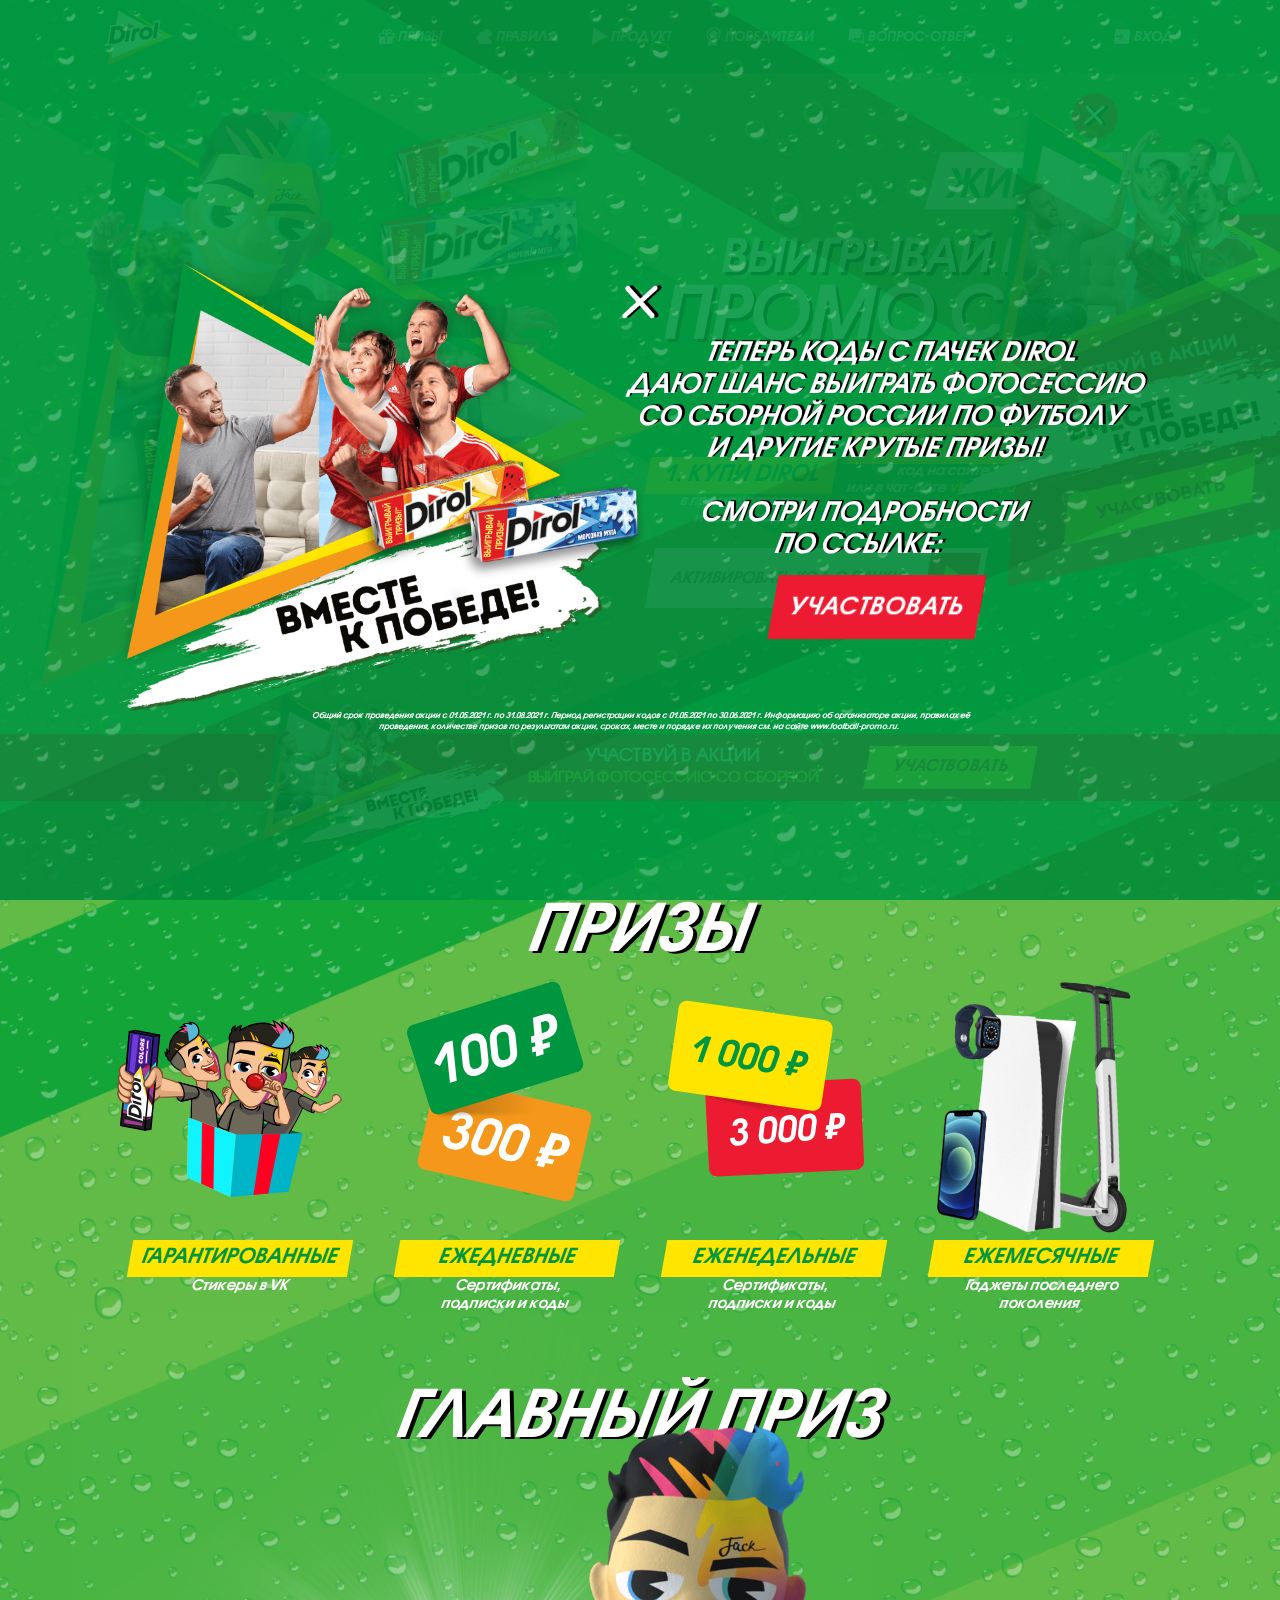
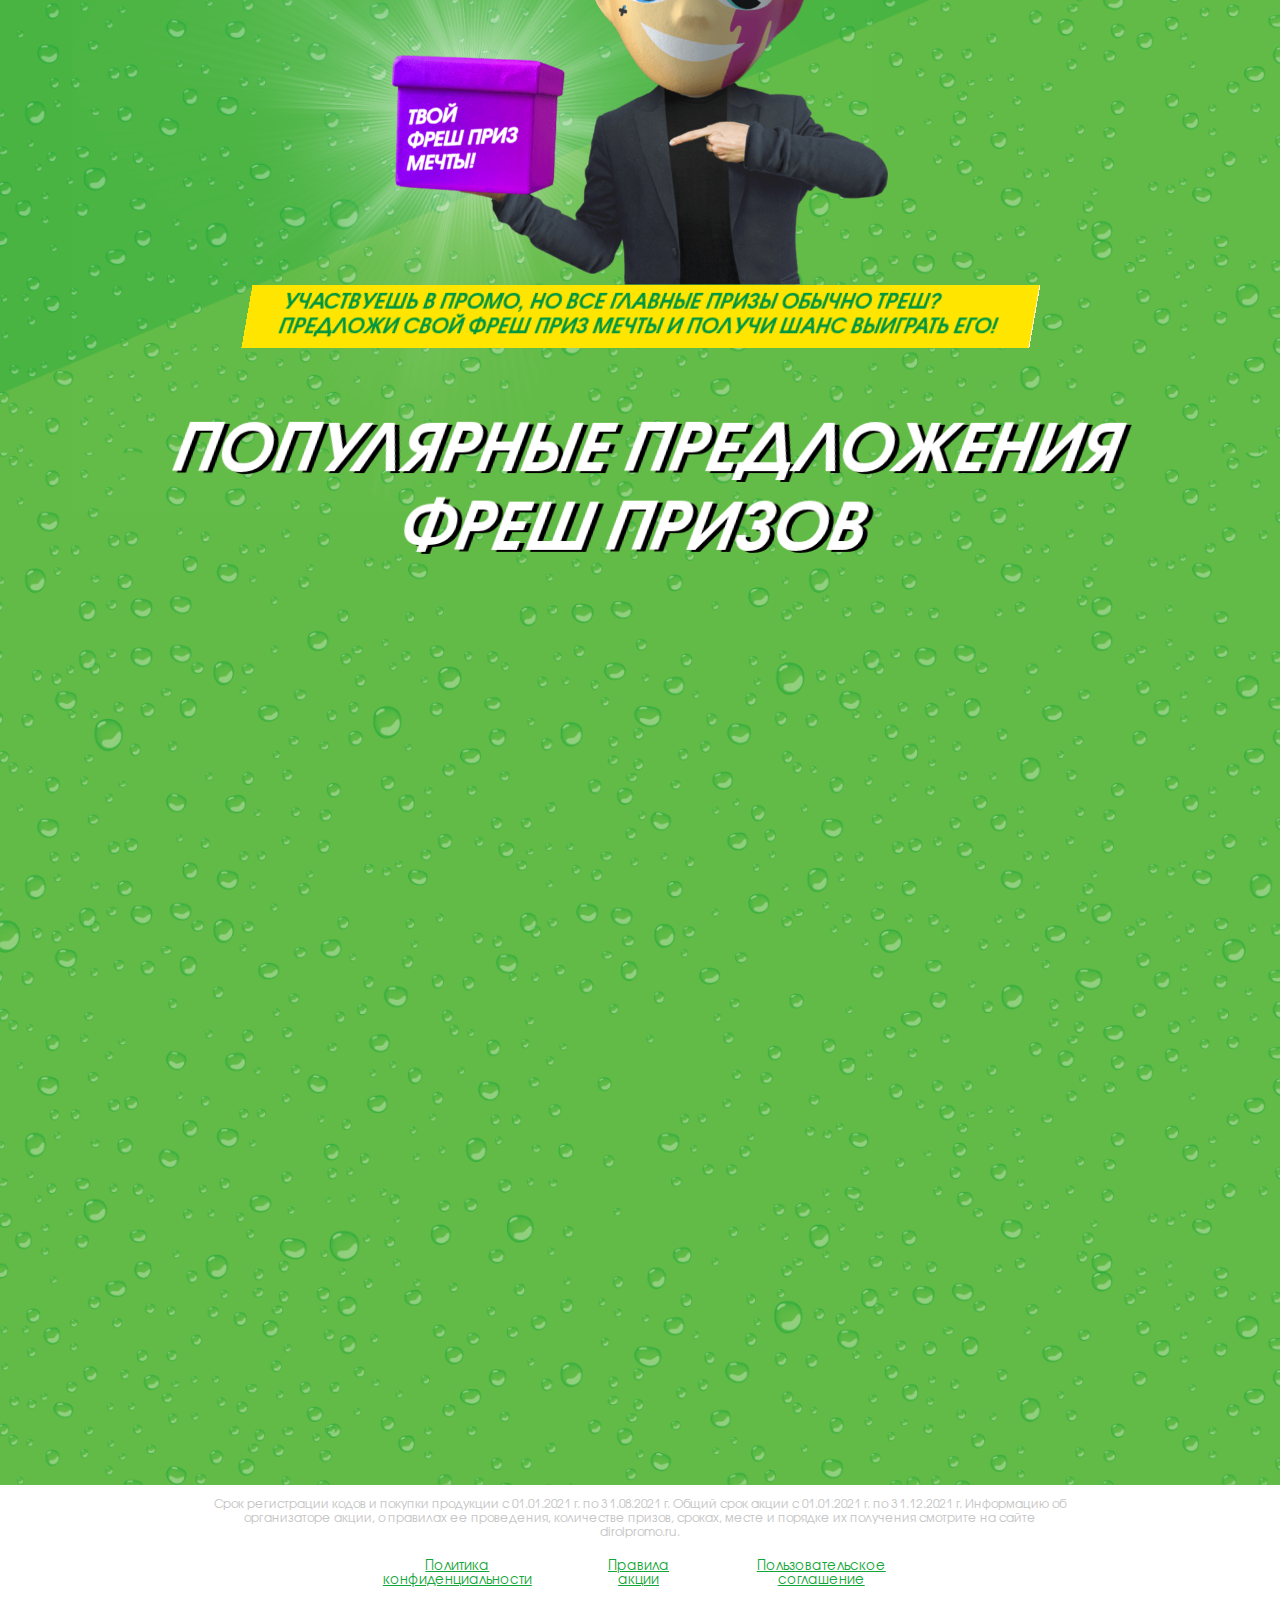
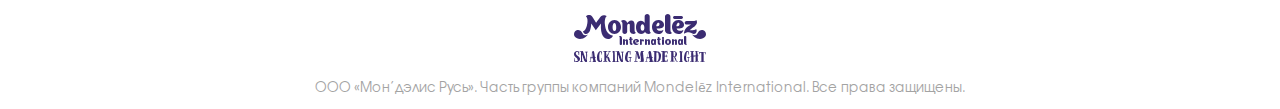
==== commit 7591631f: "comment del" ====
--- a/index.html
+++ b/index.html
@@ -74,12 +74,12 @@
 					</a>
 				</div>
 			</header>
-			<!-- <div class="football-tooltip desktop-visible">
+			<div class="football-tooltip desktop-visible">
 				<a href="#!" class="close-football-tooltip"></a>
 				<a href="https://football-promo.ru" class="football-tooltip-img">
 					<img src="img/football-tooltip.png" alt="">
 				</a>
-			</div> -->
+			</div>
 			<section class="main-page">
 				<div class="main-block">
 					<div class="main-jack">
@@ -798,7 +798,7 @@
                 </div>
             </div>
 		</div>
-		<!-- <div id="football-popup" class="popup football-popup js-popup-show">
+		<div id="football-popup" class="popup football-popup js-popup-show">
 			<div class="popup__wrap football-popup-wrap">
 				<a href="#!" class="close-popup js-close-popup"></a>
                 <div class="popup__inner football-popup-inner">
@@ -813,7 +813,7 @@
 					<div class="football-popup-remark">Общий срок проведения акции с 01.05.2021 г. по 31.08.2021 г. Период регистрации кодов с 01.05.2021 по 30.06.2021 г. Информацию об организаторе акции, правилах её <br>проведения, количестве призов по результатам акции, сроках, месте и порядке их получения см. на сайте www.football-promo.ru.</div>
                 </div>
             </div>
-		</div> -->
+		</div>
 	</div>
 
 	<script src="libs/jquery-3.5.1.min.js"></script>
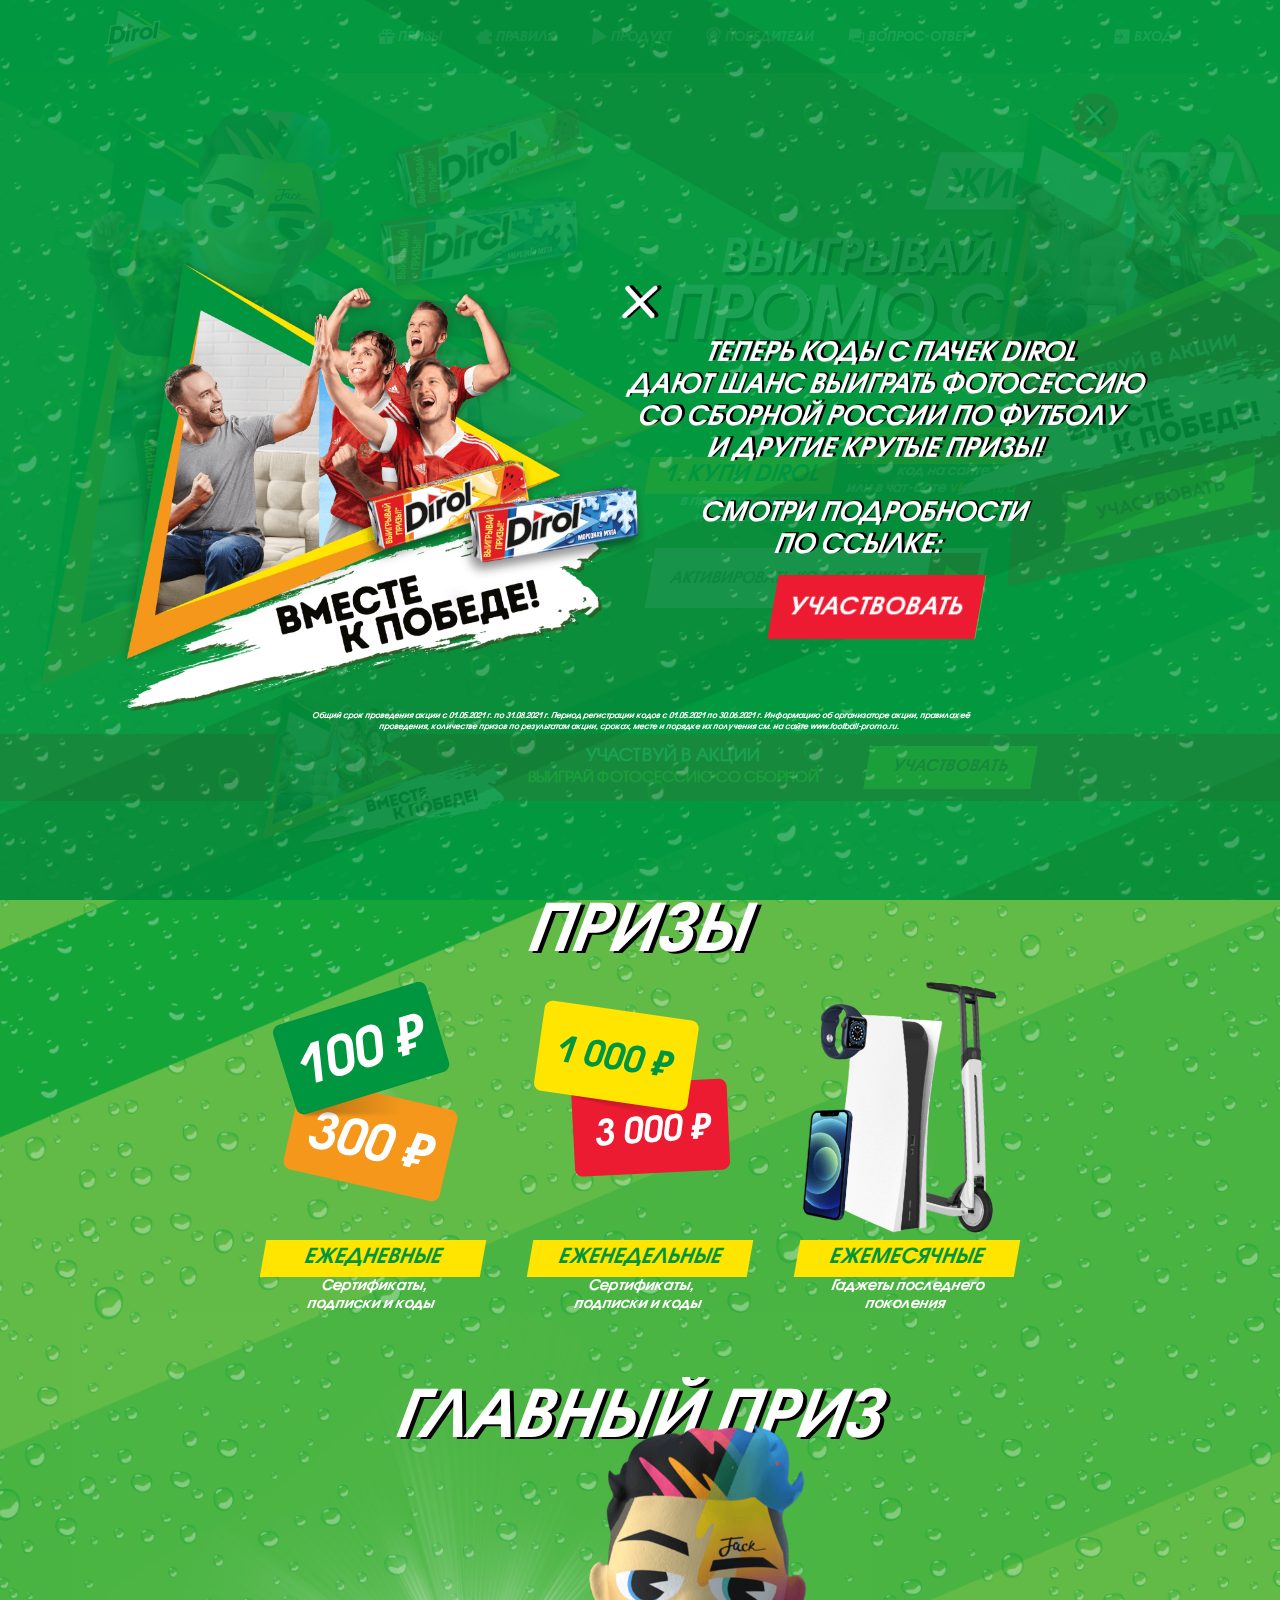
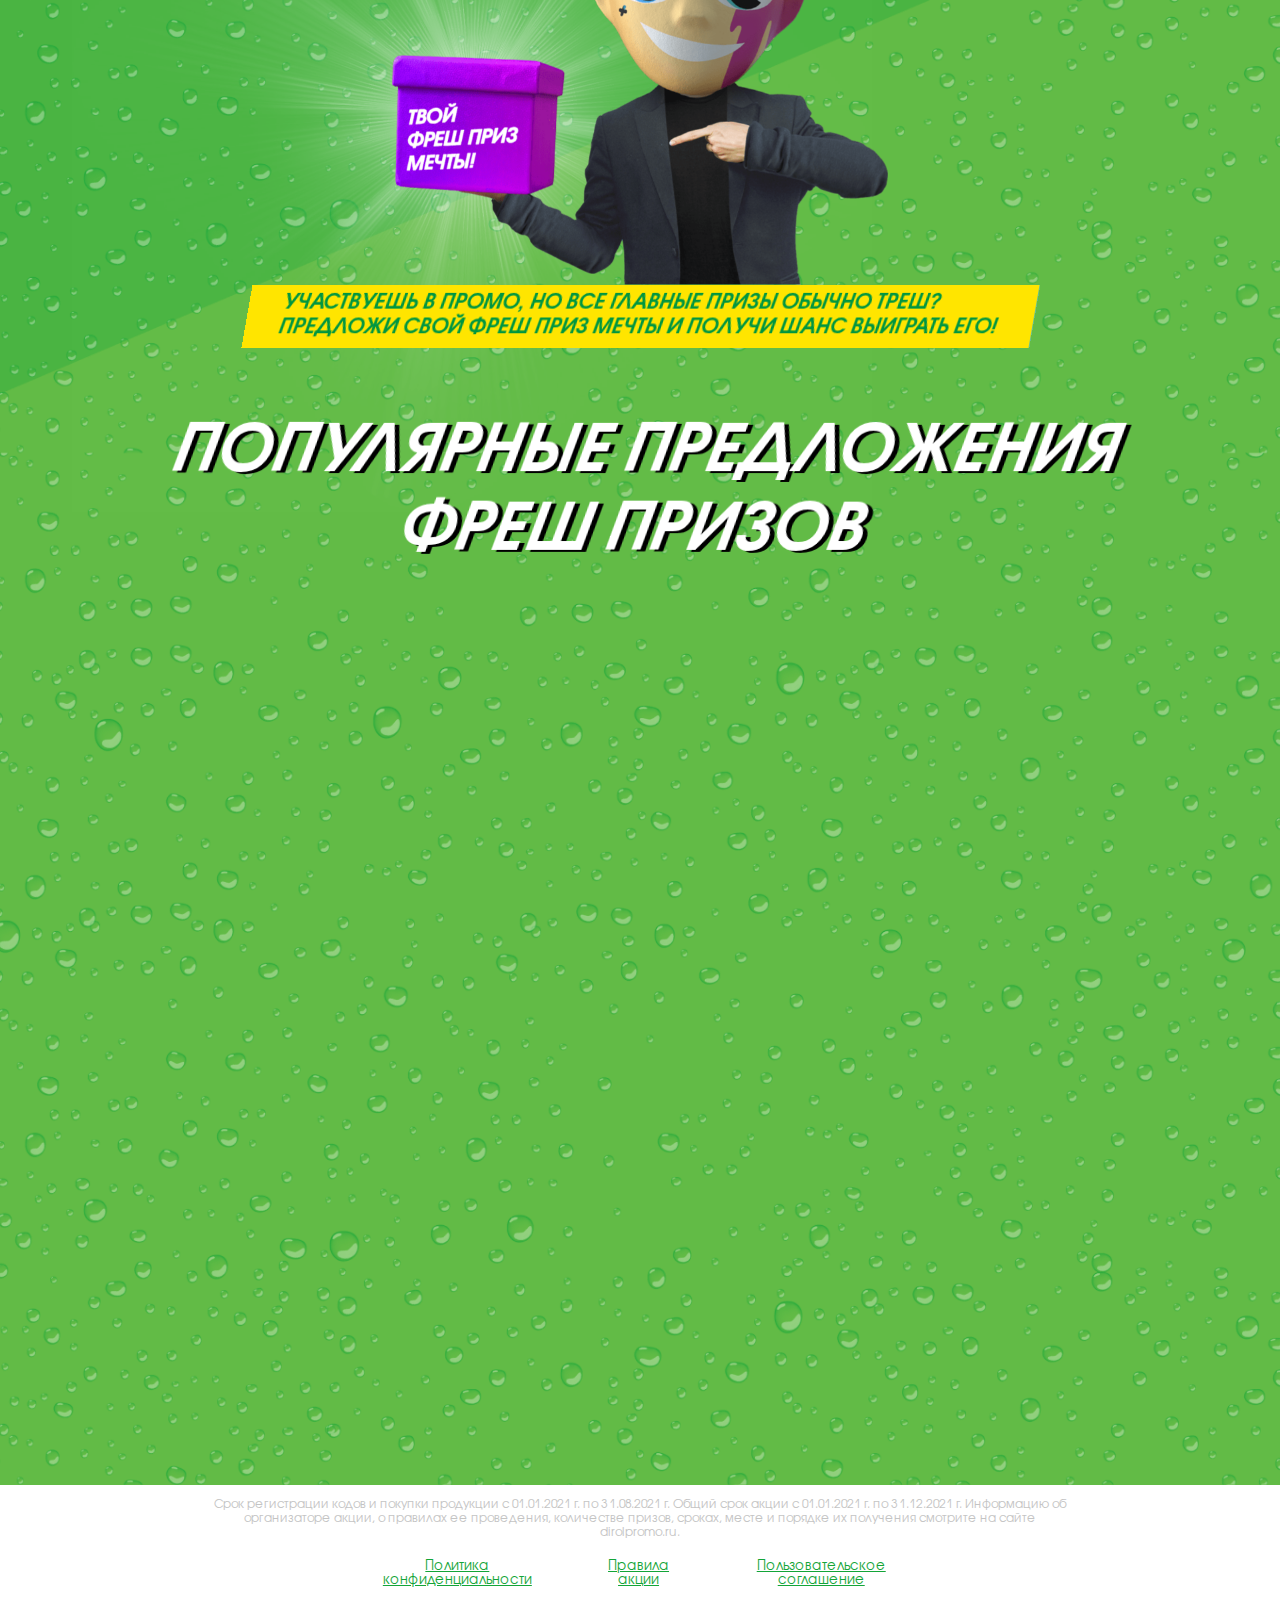
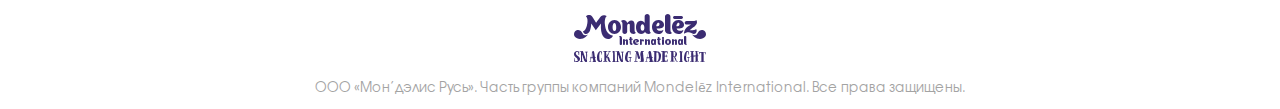
==== commit 687f950d: "del prize 1" ====
--- a/index.html
+++ b/index.html
@@ -122,255 +122,6 @@
 					<div id="prizes" class="prizes">
 						<div class="title">Призы</div>
 						<div class="prizes-slider">
-							<div class="prize prize1">
-								<div class="prize-img">
-<svg xmlns="http://www.w3.org/2000/svg" viewBox="0 0 900 700"><path class="cls-1" d="M0 9.8l103.5 26.8l140.1-14.3l-127.3-22.3l-116.3 9.8Z" fill="#0b575a" transform="translate(472.2,415.2) scale(1.6,1.6) translate(-121.8,-18.3)"/>
-	<g transform="translate(687.4,281.2) rotate(32) scale(.65,.65) translate(-256,-256)"><g transform="translate(219,276) scale(.9,.9)"><g id="Динамика" transform="translate(-10,257)"><g id="Тело" transform="translate(-2,8) translate(0,0) translate(0,0)"><g id="Плечо-левое" transform="translate(-71,-198) translate(0,0) translate(0,0)"><g transform="translate(100,-61) scale(3.63,3.63) translate(-487,-97.5)"><g transform="translate(442.5,142.6)"><path fill="#e0a57a" d="M-7.2 6.2c0 0 1 .9 3 1.5c2 .7 3.6-3.7 4.2-4.5c.7-0.8 7.5-3.6 8-4.8c0 0-10.2-6.8-10.2-6.8c0 0-4.2 4-5 6.4c-0.8 2.3 0 8.2 0 8.2Z"/></g><g transform="translate(447,143.1)"><path fill="#7f492f" d="M-4.5 2.8c0 0 .8-1.5 2.9-2.3c1.2-0.4 2.3-0.9 2.8-1.3c1.1-0.7 2.1-2 2.1-2c0 0 1.2 1 1.2 1c-0.1 .1-1.2 1.4-2.4 2.3c-0.8 .4-2.1 .8-3.5 1.2c-1.2 .4-2.5 .7-3.1 1.1Z"/></g><g transform="translate(437.4,141.6)"><path fill="#7f492f" d="M1 8.8c-1.2 0-3.3-0.9-3.6-2.1c-0.9-3.6-1.1-6.9-0.2-8.4c1.2-2 5.4-6.9 5.5-7.1c0 0 1 1.2 1 1.2c-0.3 .5-4 4.6-5.2 6.6c-0.4 .7-0.6 3.3 .1 7.5c.2 1.2 2.4 2.3 2.4 2.3Z"/></g><g transform="translate(453,127)"><path id="Контур-1-232" fill="#56504d" d="M-13.5 4.2c-0.2 .8 .5 2.8 4.8 6.2c3.3 2.7 4.7 3.3 6.2 3.7c1.6 .4 2.9 .7 3.9-0.2c1.9-1.7 6.8-7.2 10.1-10.5c3.6-3.5 2.3-12.2-0.6-15.2c-2.8-3-4-3.1-6.8-1.1c-6.7 5-17.4 16.3-17.6 17.1Z" stroke="#000" stroke-width="1.5"/></g></g></g></g></g></g><g transform="translate(219,276) scale(.9,.9)"><g id="Динамика-2" transform="translate(-10,257)"><g id="Тело-36" transform="translate(-2,8) translate(0,0) translate(0,0)"><g id="Плечо-левое-4" transform="translate(-71,-198) translate(0,0) translate(0,0)"><g transform="translate(-84.5,122)"><g transform="translate(184.5,-183) scale(3.63,3.63) translate(-487,-97.5)"><g transform="translate(454.8,150)"><path fill="#e0a57a" d="M-10-6.7c-2.2 1.7-9.1 1.3-9.7 3.1c-0.6 1.8 1.9 4.2 4.6 4.8c2.7 .6 25.7 5.4 25.7 5.4c0 0 7.2 1.5 8.2-1c1-2.4 1.5-9.7 1.5-9.7c0 0-7.7-2.6-7.7-2.6c0 0-4.9 3.9-4.9 3.9c0 0-2.8 .8-6.7-1.1c-3.9-1.9-9.3-4.2-11-2.8Z"/></g><g transform="translate(455.2,149.4)"><path fill="#7f492f" d="M15.5 2.1c.3-0.3 .5-0.7 .8-1.1c.9 .1 1.6 .5 1.8 .9c.1 .3 .1 .6 0 .9c-0.6-0.4-1.4-0.6-2.6-0.7Zm3.5-5.1c.1 .2 .1 .5 0 .8c-0.3-0.3-0.8-0.5-1.5-0.7c.1-0.4 .1-0.7 .1-0.9c.7 .2 1.2 .5 1.4 .8Zm-1.8 1.5c.6 .2 1.1 .5 1.3 .9c.1 .3 .1 .5 0 .8c-0.4-0.3-0.9-0.5-1.7-0.7c.2-0.3 .3-0.7 .4-1Zm2.8 .7c0 0 0 0 0 0c.8-1.3 .6-2.2 .3-2.8c-0.6-1.3-2.7-1.8-4.6-2c-1.3-0.7-3.1-1.4-4.1-0.8c-1 .5-5 3.5-5.8 4.2c-3.3-0.7-6.9-2.3-8.9-3.7c-3.7-2.5-9.9 .8-9.9 .8c0-0.1 6.7-1.3 9 .4c2.2 1.7 6.6 3.9 10.6 3.7c1.3-1 4.9-3.7 5.7-4.1c.5-0.3 3 .8 3.8 1.4c.2 .9-0.4 4.4-1.5 4.6c-0.2 0-0.5-0.1-0.7-0.3c-0.3-0.3-0.4-0.6-0.4-1c0-1.3 1-2.5 1.1-2.7c0 0-1.3 .7-2 1.6c0 0 0 0 0 0c0 0 0 0 0 .1c-0.1 .1-0.1 .2-0.2 .3c-0.5 1-1.8 3.3-5.8 3.5c0 0 2 1.5 4.4 0c.2-0.2 .5-0.3 .7-0.5c0 .1 0 .2 0 .3c.1 .3 .2 .5 .4 .7c-0.2 .1-0.4 .3-0.5 .5c-0.4 .5-0.6 1-0.4 1.5c.5 1.3 2.2 1 3.7 .9c.9 0 1.7-0.1 1.7-0.1c-0.6-0.7-1.7-0.9-2.5-0.9c-1 0-1.4-0.1-1.5-0.3c0-0.5 1-1.2 2.7-1c1.5 .2 2 .5 2.2 .8c.1 .1 .2 .3 .1 .9c-0.2 1-0.9 2-5 1.7c-3.7-0.3-6.5-1.3-6.5-1.3c-0.1 0-4.9-0.6-13-2.5c-11-2.5-11.1-3-11.8-3.8c-0.7-0.9-0.9-3.2-0.9-3.2c-1.1 .8-1.2 2.8-0.4 3.8c.9 1.3 4.4 2.7 12.7 4.7c7.4 1.7 12.2 2.4 13.2 2.5c.9 .3 3.4 1 6.6 1.3c.4 0 1 0 1.6 0c1.9 0 4.5-0.4 5-2.9c0-0.4 .1-0.8 0-1.3c0 0 0 0 0 0c.7-1.2 .7-2.1 .5-2.7c.5-1 .5-1.7 .4-2.3Z"/></g></g></g></g></g></g></g><g transform="translate(219,276) scale(.9,.9)"><g id="Динамика-3" transform="translate(-10,257)"><g id="Тело-37" transform="translate(-2,8) translate(0,0) translate(0,0)"><g transform="translate(29,-259) scale(3.63,3.63) translate(-487,-97.5)"><g transform="translate(466.2,107.6)"><path id="Контур-1-235" fill="#e0a57a" d="M-7.2-1.2c0 0 6-3.7 14.4-2.4c0 0 0 5.9 0 5.9c0 0-12.9 2.6-12.9 2.6c0 0-1.5-6.1-1.5-6.1Z"/></g><g transform="translate(460,109.1)"><path id="Контур-1-236" fill="#7f492f" d="M-1.1-2.8c0 0 .9 6.2 .9 6.2c0 0 1.3-0.6 1.3-0.6c0 0-0.9-6.2-0.9-6.2c0 0-1.3 .6-1.3 .6Z"/></g><g transform="translate(473,107.2)"><path id="Контур-1-237" fill="#7f492f" d="M-1.2-3.5c0 0 1.2 7 1.2 7c0 0 1.2-0.6 1.2-0.6c0 0-0.9-6.2-0.9-6.2c0 0-1.5-0.2-1.5-0.2Z"/></g><g transform="translate(476.4,134.9)"><path fill="#6e6859" d="M-9-25.4c0-0.1-7.8 2.3-10.2 4.7c-2.3 2.4-2.6 7.8-2.3 9.3c.3 1.5 4.1 14 4.1 14c0 0 4.6 18.1 4.6 18.1c0 0 2.6 34.6 2.6 34.6c0 0 7.6-0.3 21.8-1.3c8.1-0.6 13.5-16.8 13.5-16.8c0 0-11-44.7-16.6-53.9c-5.6-9.1-6.6-10.3-17.5-8.8Z"/></g><g transform="translate(471.8,134.6)"><path id="Контур-1-239" fill="#56504d" d="M11.3-8.8c0 0 9.4 41.8 9.1 49.1c0 0-10 20.8-16.7 20.5c-7.2-0.3-10.7 .4-10.7 .4c0 0-1.4-49-4.6-54.6c-3.2-5.6-6-17.1-5.4-21.3c.6-4.3 3.2-7.6 7.9-9c4.8-1.4 10.3-3.2 12.7-1.8c2.4 1.4 7.4 12.4 7.7 16.7Z"/></g><g transform="translate(476.3,133.8)"><path d="M-13.3 14.4c-0.7-2.8-2-6.9-3.4-11.2c-2-6-4.2-12.9-4.1-15c0-3 1.1-6.8 3.4-8.3c2.2-1.4 13.9-4.8 17.9-3c2.3 .9 4.7 1.8 10.1 13.3c4.8 10.1 12.9 44.3 13.7 48.2c0 0 .9-0.2 1.5-0.4c-0.9-4.4-9.1-38.4-13.8-48.5c-5.1-10.9-8-13.7-11.2-14.5c-5.7-1.4-16.6 2.1-19 3.7c-2.9 1.9-3.6 6.3-3.7 9.5c-0.1 2.3 1.6 8.7 3.8 15.5c1.4 4.3 2.7 8.3 3.3 11.1c1.4 5.4 2.8 46.9 2.8 48.5c0 0 1.5 .4 1.5 .4c0-1.6-1.4-43.5-2.8-49.3Z"/></g></g></g></g></g><g transform="translate(219,276) scale(.9,.9)"><g id="Динамика-4" transform="translate(-10,257)"><g id="Тело-38" transform="translate(-2,8) translate(0,0) translate(0,0)"><g id="Голова" transform="translate(-52,-231) translate(0,0) rotate(-14) translate(0,0)"><g transform="translate(85.4,-7.6) rotate(14) scale(3.63,3.63) translate(-487,-97.5)"><g transform="translate(464.9,78)"><path fill="#f7c396" d="M-19.9 11.8c0 0-4.5-1.5-5.6 .7c-1.1 2.2-0.5 7 5.5 9.9c6 2.9 7.3 .6 7.3 .6c0 0 4.3 6.2 7 6.5c2.7 .3 22.1 1.1 24.5 .6c2.3-0.4 7.1-2.2 8-4c.9-1.8 0-25.6 0-25.6c0 0-3.5-7.2-5.4-8.8c-1.8-1.5-6-11.7-6.6-12.5c-0.6-0.8-10.7-9.8-10.7-9.8c0 0-5.8 6.5-13.8 9.7c-8 3.2-17.8 10.1-17.8 10.1c0 0-0.2 1.2-0.2 1.2c0 0 4.5 4.3 6.9 10.4c2.3 6.1 .9 11 .9 11Z"/></g><g transform="translate(485.8,86.9)"><path fill="#b14583" d="M-6.2-16.3c0 0-0.1 6 .4 6.8c.5 .9 1.5 .3 1.2-2.3c-0.5-4.9 1.2-4.9 1.7-3.9c5.8 12.3 7.2 28.7 7.2 33.7c0 0 1.6-0.7 1.6-0.7c0 0 .4-6.2 .4-6.2c0 0-0.5-10.5-4.1-20.6c-1.2-3.2 .5-1.5 1-0.4c2 4.5 3 12.4 3 12.4c0 0-0.3-12-0.3-12c0 0-6.8-8.5-6.8-8.5c0 0-5.3 1.7-5.3 1.7Z"/></g><g transform="translate(473.9,58.9)"><path fill="#f7d919" d="M-9.9-6.9c0 0-0.1 4.5-0.5 8.3c-0.4 3 1.7 3.5 1.9-1.1c.2-4.3 .8-5.8 2.1-5.1c.7 .3 .1 3.5 0 5.1c-0.2 3.5-1.1 6.9 .1 7.4c1.5 .6 1.4-3.2 1.7-7.4c.3-6 4.7-4 4.7 .2c0 4.3 .6 11 .6 11c0 0 10.1-1.1 10.1-1.1c0 0-3-6.8-4-9.4c-1.1-2.7-5.8-7.1-5.8-7.1c0 0-5.9-5.4-5.9-5.4c0 0-5 4.6-5 4.6Z"/></g><g transform="translate(455.2,92.4)"><path d="M-0.2-1.9c.6 0 .5 1 .6 1.4c0 0 .3 0 .7-0.1c.5 0 .6 .4 .5 .8c0 .2-0.5 .3-1.1 .3c0 0 .1 .6 .2 1c.1 .4-0.5 .4-0.7 .4c-0.2 0-0.4-0.3-0.5-0.7c0-0.4-0.1-0.7-0.1-0.7c0 0-0.7 .1-0.9-0.2c-0.2-0.4-0.2-0.8 .2-0.8c.3-0.1 .5 0 .7 0c0 0-0.2-0.6-0.2-1c0-0.3 .2-0.4 .6-0.4Z"/></g><g transform="translate(473.9,55.8)"><path id="Контур-3" d="M3.2-0.8c-0.1 0-0.2 .1-0.2 0c-0.2 0-0.2-0.2-0.3-0.4c-0.2-0.1-0.3-0.3-0.5-0.4c0 .1 0 .3 0 .4c-0.1 .6-0.3 1.1-0.5 1c-0.1 0-0.2-1.3-0.2-1.4c0-0.1-0.3-0.3-0.4 .1c-0.2-0.1-0.7-0.3-1 .1c-0.1 0-0.1 .1-0.2 .2c-0.1 .1-0.4 .4-0.7 .8c-0.1-1-0.1-1.2-0.1-1.9c.5-0.5 1-0.9 1.4-1.2c-0.1-0.1-0.2-0.2-0.2-0.3c-0.2 0-0.3 .1-0.5 .2c-1 .8-3.3 3.2-3 3.7c0 0 .9-1 1.9-2c.1 .4 0 .7 .2 1.8c-0.4 .5-0.9 1-1.2 1.5c-0.9 1.3 0 2.4 .9 1.9c1-0.6 .7-1.8 .6-3.3c.2-0.2 .4-0.4 .6-0.6c-0.1 .8 0 1.9 .6 1.7c.9-0.2 .8-1.2 .8-1.2c0 0 .2 .7 .6 .5c.5-0.3 .7-1 .7-1c0 .1 .3 .6 .9 .2c0 0 .1-0.1 .1-0.2c-0.1 0-0.2-0.1-0.3-0.2Z"/><path id="Контур-2" d="M-1.1 2c-0.3 1.4-1.2 .8-0.9 .1c0-0.4 .4-1 .9-1.6c0 .5 0 1.1 0 1.5Z"/><path id="Контур-1-245" d="M.4 .4c-0.1-0.4-0.1-1.5 .2-1.6c.2 0 .4 .1 .4 .2c0 .8-0.5 1.8-0.6 1.4Z"/></g><g transform="translate(445.1,55)"><path fill="#26231c" d="M-19.6 12.5c0 0-3-2.7-3-2.7c0 0-1 1.4-0.9 2.7c.2 1.3 .5 3.1 .5 3.1c0 0-3.1-3-3.1-3c0 0 .6 4.8 1.2 5.4c.6 .6 1.7 1.9 1.7 1.9c0 0-0.4 2.4 .9 3.3c1.3 1 2.8 2 2.8 2c0 0 7.8-9.8 10.7-12.2c2.8-2.4 21.1-12.5 24.5-14.4c3.5-2 7.5-5.1 8.3-6.9c.8-1.8 2.1-7.9-1.5-12.4c-3.6-4.5-7.8-3.5-7.8-3.5c0 0 1.8 2.8 1.8 2.8c0 0-4-1.2-7.1-1.2c-3 0-4.1 .5-4.1 .5c0 0 3.5 2.8 3.5 2.8c0 0-4.9-0.2-6.4 .1c-1.5 .4-1.8 .6-1.8 .6c0 0 4.4 2.6 4.4 2.6c0 0-7.5 1.5-11.3 4.5c-3.7 2.9-9.4 8.9-10.7 12.5c-1.4 3.6-2.6 11.5-2.6 11.5Z"/></g><g transform="translate(450.1,40.2)"><path fill="#ea538c" d="M1.5 3.8c2.2 .5 2.7-0.6-1.2-1.4c-2.7-0.7-2.4-0.9-2.1-1c.8-0.5 6.1 .1 9.3 2.4c3.3 2.4 1.9-10-3.6-9c-5.4 1-8.2 1.5-8.2 1.5c0 0 3.7 2.2 3.7 2.2c0 0-8.1 2.3-10.2 4.6c5.2-0.7 10.7 .3 12.3 .7Z"/></g><g transform="translate(461.6,43.2)"><path fill="#55bad8" d="M-10.8-11c0 0-0.4 1.2-0.4 1.2c0 0 3.9 2.9 3.9 2.9c0 0 1.4 19.6 1.4 19.6c0 0 12.1-4 14.3-11c2.8-9-5.7-13.9-10.3-14.4c0 0 1.9 3.1 1.9 3.1c0 0-7-2-10.8-1.4Z"/></g><g transform="translate(441,59.9)"><path fill="#f6a824" d="M6.9 .4c0 0-3.2-1.6-6.4-2.3c-4-1 3.7 2.3 2.3 2.5c-0.7 .2-1 0-3.2-0.8c-2.2-0.7-4.8-1.8-5.6-1.5c-0.9 .4 4.8 2.6 7.2 4.6c0 0 5.7-2.5 5.7-2.5Z"/></g><g transform="translate(433.7,66.9)"><path fill="#f6a824" d="M3.4 .5c0 0-3.1-1.6-4.9-1.9c-1.9-0.2 2.3 1.8 3.9 3c0 0 1-1.1 1-1.1Z"/></g><g transform="translate(435.5,80.5)"><path fill="#6e6859" d="M1.7-12.6c0 0 3.4 4.7 5.6 8.2c2.3 3.6 2.6 10.4 2.6 10.4c0 0-0.4 3.4-0.4 3.4c0 0-4.6-1-5.5 0c-0.8 .9-1.2 3.2-1.2 3.2c0 0-5-2.3-8.8-6.3c-3.8-3.9-3.9-6.6-3.9-6.6c0 0 8.5-11.8 11.6-12.3Z"/></g><g transform="translate(431.8,75.3)"><path fill="#56504d" d="M4.7-7.2c-0.8 .6-1.4 1.1-2 1.5c-5.2 4.4-8.9 10.6-8.9 10.6c0 0 1 2.3 1 2.3c0 0 5.6-7.9 11.4-12.7c0 0-1.5-1.5-1.5-1.7Z"/></g><g transform="translate(450.7,60.4)"><path fill="#e0a57a" d="M13.2-8.8c-1.3 .9-3.2 2.4-4.6 3.1c-4.4 2.4-15.7 8.5-22.1 12.9c0 0 0 0 0 0c.2 .1 1.6 1.6 1.6 1.6c.7-0.5 1.3-0.9 1.9-1.3c4.5-2.7 15.9-8.2 23.2-12.8c.3-1.1 0-2.4 0-3.5Z"/></g><g transform="translate(467.2,51.3)"><path fill="#f5a522" d="M1.9-3.8c0 0-2.4 2-5.1 4.1c0 1.1 .1 2.4 0 3.5c3-2 5.6-4.1 6.4-5.6c0 0-1.3-2-1.3-2Z"/></g><g transform="translate(444.8,94.2)"><path fill="#e0a57a" d="M2.3-3.1c0 0 5.2 9.1 5.2 9.1c0 0-2.1 1.7-6.2 .5c-4.1-1.2-8.8-6.1-6.7-10.2c2.1-4 7.7 .6 7.7 .6Z"/></g><g transform="translate(476.4,60.7)"><path id="Контур-1-256" d="M-4.2 4.2c0 0 5.6-5.3 5.9-5.5c.3-0.3 2.6 .5 2.6 .5c0 0-0.6-1.3-0.6-1.3c0 0-1.8-1.8-3.1-2.1c0 0-4.2 2.9-4.9 3.6c0 0 .1 4.8 .1 4.8Z"/></g><g transform="translate(442.6,78.8)"><path d="M3.6 11.6c0 0-1.5-0.4-1.5-0.4c0 0 .7 .2 .7 .2c0 0-0.7-0.2-0.7-0.2c0-0.1 2.5-9.7-8.4-21.8c0 0 1.1-1 1.1-1c11.5 12.7 8.9 22.8 8.8 23.2Z"/></g><g transform="translate(431.8,87.1)"><path d="M6.5 7.1c-10.8-4.9-13.5-13.4-13.6-13.7c0 0 1.4-0.5 1.4-0.5c.1 .1 2.7 8.2 12.8 12.8c0 0-0.6 1.4-0.6 1.4Z"/></g><g transform="translate(465.8,77.9)"><path fill="#7f492f" d="M12 31.2c-6.8 0-16.5-0.4-18.5-0.9c-2.6-0.7-6.2-4.6-7.4-6.1c-1 .4-3.4 .8-7.5-1.1c-3.6-1.7-6.5-5.3-6.6-8.3c-0.1-1.5 .5-3.2 2.2-3.8c4.1-1.4 7.1 2.2 7.1 2.2c0 0-4.7-2.3-6.9-0.4c-2.4 2 1.4 7.3 4.9 8.9c4.6 2.2 7.2 .6 7.2 .6c0 0 5.3 6 7.4 6.5c2.7 .8 21.3 1.1 24.1 .7c1.5-0.3 6.7-1.3 7.7-4.4c.9-2.8 .2-22.8-0.9-25.5c-1.1-2.6-6.2-8.5-6.2-8.6c0 0-0.1-0.1-0.1-0.1c-0.1-0.1-3.3-8.6-5-10.8c-1.6-2.3-10.7-10-10.8-10.1c0 0 1-1.2 1-1.2c.4 .4 9.3 8 11 10.4c1.7 2.3 4.7 10 5.1 11c.5 .7 5.3 6.2 6.4 8.9c1.2 3 1.9 23.3 .9 26.4c-1.2 3.9-6.6 5.1-8.9 5.5c-0.9 .1-3.3 .2-6.2 .2Z"/></g><g transform="translate(481.3,76.8)"><path fill="#701351" d="M10.7 .2c-1-2.7-5.8-8.2-6.3-8.9c-0.5-0.9-3.4-8.7-5.1-11c-1.7-2.4-10.6-10-11-10.3c0 0-1 1.1-1 1.1c.1 .1 9.1 7.9 10.8 10.1c1.7 2.3 4.9 10.7 4.9 10.8c0 0 .1 .1 .1 .1c.1 .1 5.2 6.1 6.3 8.7c1 2.7 1.7 22.7 .8 25.4c-0.2 .8-0.7 1.4-1.3 2c0 0 0 1.8 0 1.8c1.2-0.8 2.3-1.9 2.8-3.3c1-3.1 .3-23.4-1-26.5Z"/></g><g transform="translate(455.5,69.9)"><path id="Контур-1-261" d="M6.7-8c0 0 .9 2.8 .9 4.6c0 0-8.9 4.5-10.6 5.7c-1.7 1.1-4.6 5.7-4.6 5.7c0 0 1-6.3 2.3-8.6c1.3-2.3 12-7.4 12-7.4Z"/></g><g transform="translate(444.6,55.5)"><path d="M-24.8 13.6c-0.1 3.6 2.9 5.3 2.9 5.3c0 0-0.5 3.5 2.5 5c1.5-2.3 7.9-10.9 17.8-16.9c3.8-2.3 7.8-4.3 11.3-6.1c6.6-3.5 12.4-6.4 14.2-9.4c1.4-2.4 1.9-6.9-0.1-10.4c-1.4-2.7-4-4.3-7.4-5c1.9 2 2.4 4.3 2.4 4.3c0 0-6.7-4.2-12.2-2.8c3 1 4.6 4.3 4.6 4.3c0 0-5-2-9-0.8c2.4 .6 4.8 2.8 4.8 2.8c0 0-9.7 .6-17.8 9.6c-8.2 9-7.5 19.8-7.5 19.8c-0.1-0.1-2.2-0.5-3.4-3.3c-0.9 2.2 .4 6.4 .4 6.4c0 0-2-1-3.5-2.8Zm5.9 12.1c0 0-0.5-0.2-0.5-0.2c-3.5-1.3-4.1-4.2-3.9-6c-4.1-3.1-2.1-8.3-2.1-8.3c0 0 1.3 1.7 2.3 2.2c-0.8-3.2 1.2-6.1 1.2-6.1c0 0 1.2 2.8 2.5 3.7c0-3.5 .9-11.3 7.5-18.5c6.2-6.9 12.6-8.8 15.7-9.3c-2.3-1.6-5.4-1.8-5.4-1.8c0 0 3.2-2.8 8.8-1.9c-1.8-1.4-4.3-2.2-4.3-2.2c0 0 5.6-3 12.7 0c-0.9-1.5-2.5-2.7-2.5-2.7c6.6-0.3 10.6 3.1 12 5.7c2.3 4.1 1.8 9.1 0 12c-1.9 3.3-7.6 6.2-14.7 9.9c-3.5 1.8-7.5 3.9-11.3 6.1c-10.9 6.5-17.6 16.8-17.6 16.9c0 0-0.4 .5-0.4 .5Z"/></g></g></g></g></g></g><g transform="translate(219,276) scale(.9,.9)"><g id="Динамика-5" transform="translate(-10,257)"><g id="Тело-39" transform="translate(-2,8) translate(0,0) translate(0,0)"><g id="Голова-20" transform="translate(-52,-231) translate(0,0) rotate(-14) translate(0,0)"><g transform="translate(85.4,-7.6) rotate(14) scale(3.63,3.63) translate(-487,-97.5)"><path id="Контур-1-263" fill="#fff" d="M477.4 68.1c-5.3 2.9-1.9 7.1-1.9 7.1c0 0 .3-2 3.5-3.9c2.7-1.7 5.6-2.1 5.6-2.1c0 0-3.2-3.3-7.2-1.1Z"/><g transform="translate(91.6,1.5) scale(.84,.84)"><g transform="translate(457.8,82.8)"><path id="Контур-1-264" fill="#5bb6c0" d="M0-0.2c0 0 2.7-4.3 2.7-4.3c-0.8-0.6-2-0.5-2.9-0.8c-1.8-0.6-4 1.3-4 4.2c0 2.9 2.5 5.6 5.4 5.6c3 0 4.3-1.8 3.8-5.4c0-0.1-5 .7-5 .7Z"/></g><g transform="translate(458.4,82.1)"><path id="Контур-1-265" d="M.9-0.6c0 0 1.2-3.3 1.2-3.3c-0.6-0.3-1.3-0.6-2.1-0.6c-2.5 0-3.9 1.2-3.9 3.6c0 2.5 1.8 5.1 4.3 5.1c2.5 0 4.1-1.7 4.1-4.2c0-0.1-0.1-0.2-0.1-0.2c0 0-3.5-0.4-3.5-0.4Z"/></g></g><g transform="translate(480.3,73.1)"><path id="Контур-1-266" fill="#f7c396" d="M-4.7 2.1c0 0 1.4-2.5 3.5-4c2.9-2 4.8-1.9 5.7-1.8c0 0-2.1 3.1-3.6 4.1c-2 1.2-2.8 1.6-5.6 1.7Z"/></g><g transform="translate(480.3,73.1)"><path id="Контур-1-267" fill="#b14583" d="M-1.2-1.9c2.9-2 4.8-1.9 5.7-1.8c0 0 .3 3.3-0.6 4.5c-1.6-3.8-3.3-2-2.9 .2c-0.6 .3-1.1 .6-1.6 .7c-0.2-1.6-0.5-2.9-0.6-3.6Z"/></g><g transform="translate(479.1,70.5)"><path id="Контур-1-268" fill="#f7c396" d="M5.6-1.2c0 0-3.5-4-7.8-3.8c-4.4 .2-6.4 5.2-2.3 8.7c0 0 .7 .4 .7 .4c0 0 .6-1.2 1.8-2.3c1.9-1.5 4.9-3 7.6-3Z"/></g><g transform="translate(479.1,70.5)"><path id="Контур-1-269" fill="#f7d919" d="M5.6-1.2c0 0-3.2-4.7-7.5-4.5c-1 .1-2.2 .2-3 .7c.5 1.9 1.2 4.7 1.2 4.7c0 0 1 .6 2.2-0.4c1.8-1.6 4.9-0.9 7.1-0.5Z"/></g><g transform="translate(479.1,70.5)"><path id="Контур-1-270" fill="#e0a57a" d="M5.6-1.2c0 0-2.1-2.9-6.4-2.7c-4.3 .2-4.8 5.3-3.7 7.6c0 0 .7 .4 .7 .4c0 0 .8-0.9 2-1.9c1.9-1.5 4.7-3.4 7.4-3.4Z"/></g><g transform="translate(479.7,71.8)"><path id="Контур-1-271" d="M-4.2 3.4c0 0 3.1-4.6 9.2-5.8c0 0-0.6-1-4.2 0c-2.8 .8-5.8 4-5 5.8Z"/></g><g id="Группа-43" transform="translate(480.3,73.1)"><path id="Контур-1-272" fill="#701351" d="M-2.5 1.6c0 0 2.9-2.5 5-3.2c0 0-1 2.1-5 3.2Z"/></g></g></g></g></g></g><g transform="translate(219,276) scale(.9,.9)"><g id="Динамика-6" transform="translate(-10,257)"><g id="Тело-40" transform="translate(-2,8) translate(0,0) translate(0,0)"><g id="Голова-21" transform="translate(-52,-231) translate(0,0) rotate(-14) translate(0,0)"><g transform="translate(85.4,-7.6) rotate(14) scale(3.63,3.63) translate(-487,-97.5)"><g transform="translate(479.3,83.7)"><path fill="#e0a57a" d="M-3.2 1.5c0 0 4.7-2 5.7-4.5c0 0 .7 1.8 .7 1.8c0 0-0.6 2.3-0.6 2.3c0 0-1.6 1.1-3.3 1.5c-1.7 .4-2.5-1.1-2.5-1.1Z"/></g><g transform="translate(476.5,84.5)"><path fill="#7f492f" d="M2 1.7c-0.5 .3-2.6 .4-3.3-0.4c-0.7-0.8-0.7-2.5-0.2-3.4c0 0 .4 2.2 1 2.8c.5 .4 2.5 1 2.5 1Z"/></g><g transform="translate(477.7,75.2)"><path fill="#7f492f" d="M4.2 9.6c.5-1.7-0.1-3.4-0.4-3.8c-0.3-0.2-1.9-0.6-3.2-0.8c-0.3-0.1-0.5-0.4-0.6-0.5c-1.7-2.4-4-5.6-5.5-7.8c-0.3-0.5-0.6-1.3-0.6-2c-0.2-3.3 .3-4.3 .3-4.3c0 0 .7 4.7 1.1 5.2c1.9 2.6 5.6 7.9 5.6 7.9c0 0 .2 .2 .4 .3c1 .1 3 .4 3.5 1c1.5 2.1-0.6 4.8-0.6 4.8Z"/></g></g></g></g></g></g><g transform="translate(219,276) scale(.9,.9)"><g id="Динамика-7" transform="translate(-10,257)"><g id="Тело-41" transform="translate(-2,8) translate(0,0) translate(0,0)"><g id="Голова-22" transform="translate(-52,-231) translate(0,0) rotate(-14) translate(0,0)"><g transform="translate(85.4,-7.6) rotate(14) scale(3.63,3.63) translate(-487,-97.5)"><g transform="translate(475.8,90.3)"><path id="Контур-1-276" fill="#fff" d="M8.4-5.3c0 0 .2 3.2 .2 4c0 0 1.5 1.1 2.1 2.6c0 0-3.6 3.1-8.8 3.5c-5.2 .5-12.6-1.2-12.6-1.2c0 0 .6-1.8 .6-1.8c0 0 .9-1.1 .9-1.1c0 0 7.6 .3 11.6-1.5c4-1.7 6-4.5 6-4.5Z"/></g><g transform="translate(466.2,92.3)"><path id="Контур-1-277" fill="#7f492f" d="M2-2.7c0 0-2.3 1.7-2.6 5.6c0 0-1.4-1.2-0.4-3.6c.9-2.2 3-2 3-2Z"/></g><g transform="translate(476,87.5)"><path id="Контур-1-278" fill="#7f492f" d="M-6.8 4.3c-1.7 0-2.7-0.2-2.8-0.2c0 0 .3-1.2 .3-1.2c.9 .1 3.5 .7 8.2-0.6c7.5-2.1 10.1-6 10.5-6.6c0 0 .2 1.6-1.2 3.1c-1.7 1.7-4.7 3.6-9.1 4.7c-2.4 .6-4.4 .8-5.9 .8Z"/></g><g transform="translate(476.7,93)"><path id="Контур-1-279" fill="#7f492f" d="M-11.6 .8c0 0 .5-0.9 .5-0.9c.6 .3 5.1 2.5 11.2 1.8c6.9-0.9 11.5-4.9 11.5-5c0 0-0.1 1.8-1.7 3c-1.9 1.3-4.8 3.1-9.6 3.4c-8.4 .6-11.7-2.2-11.9-2.3Z"/></g><g transform="translate(485.6,95.4)"><path id="Контур-1-280" fill="#7f492f" d="M-3.1 1.3c3.9-0.9 5.8-3.3 5.9-3.3c0 0 .3 1.6-1.8 2.9c-1.9 1.1-4.1 .4-4.1 .4Z"/></g></g></g></g></g></g><g transform="translate(219,276) scale(.9,.9)"><g id="Динамика-8" transform="translate(-10,257)"><g id="Тело-42" transform="translate(-2,8) translate(0,0) translate(0,0)"><g id="Голова-23" transform="translate(-52,-231) translate(0,0) rotate(-14) translate(0,0)"><g transform="translate(85.4,-7.6) rotate(14) scale(3.63,3.63) translate(-487,-97.5)"><g transform="translate(458.9,78.5)"><path fill="#e0a57a" d="M-6.8 7.3c0 0-2.4-3.8 .3-9.2c2.6-5.4 9-4.9 10.9-4.1c2.9 1.2 4.4 4.4 4.8 5.6c0 0-16 7.7-16 7.7Z"/></g><g transform="translate(460.2,82.3)"><path fill="#fff" d="M-6.3 6.6c0 0 4.4 1.5 9.2-0.7c5.6-2.5 5.6-7.3 5.6-7.3c0 0-1.7-6.7-9.1-5.8c-6.7 .7-7.9 8.7-5.7 13.8Z"/></g><g transform="translate(457.8,82.8)"><path fill="#308ac9" d="M0-0.2c0 0 2.7-4.3 2.7-4.3c-0.8-0.6-2-0.8-2.9-0.8c-2.9 0-5.3 2.4-5.3 5.3c0 2.9 2.4 5.3 5.3 5.3c2.9 0 5.7-2.6 5.2-6.2c0-0.1-5 .7-5 .7Z"/></g><g transform="translate(458.4,82.1)"><path d="M.1-0.1c0 0 2-3.8 2-3.8c-0.6-0.3-1.3-0.6-2.1-0.6c-2.5 0-4.5 2-4.5 4.5c0 2.5 2 4.5 4.5 4.5c2.5 0 4.5-2 4.5-4.5c0-0.1-0.1-0.2-0.1-0.2c0 0-4.3 .1-4.3 .1Z"/></g><g transform="translate(459.9,81)"><path d="M-6 7.8c-3.1-6.4 1.2-13.9 7-13.6c5.9 .4 7.8 5.7 7.8 5.7c0 0 .3-5.1-6.2-7.1c-2.1-0.6-4.1-0.2-5.7 .5c-2.7 1.3-4.5 4-4.9 6.3c-1.1 5.9 2 8.2 2 8.2Z"/></g></g></g></g></g></g><g transform="translate(219,276) scale(.9,.9)"><g id="Динамика-9" transform="translate(-10,257)"><g id="Тело-43" transform="translate(-2,8) translate(0,0) translate(0,0)"><g id="Плечо-правое" transform="translate(-23,-204) translate(0,0) translate(0,0)"><g transform="translate(52,-55) scale(3.63,3.63) translate(-487,-97.5)"><g transform="translate(504.9,114.2)"><path fill="#f7c396" d="M-8.6-5.4c0 0 4.8-0.8 9-0.7c4.2 0 3.7-0.4 6.1 .9c2.5 1.2 4.1 6.2 2.3 8.2c-1.9 2-16.1 3.5-16.1 3.5c0 0-3.3-8.2-1.3-11.9Z"/></g><g transform="translate(504.6,114)"><path fill="#e0a57a" d="M-6.1-5.2c0 0-1 5.7 1.1 9c0 0 3.2 .1 7.4-0.4c5.4-0.7 7.3-1.8 7.3-1.8c0 0-0.4 2.2-2 3c-1.6 .8-14.8 2.1-14.8 2.1c0 0-2.6-6.7-2-10c.7-3.4 3-1.9 3-1.9Z"/></g><g transform="translate(487.9,116.7)"><path fill="#56504d" d="M9.5-9.5c0 0-1.5 1.1-1.5 4.8c0 3.7 1.7 8.6 1.7 8.6c0 0 5.9 0 5.9 0c0 0 1.5 3.2-2.5 4.1c-4 .8-16 1.5-18.9 .8c-2.9-0.6-8.4-4.2-9.9-7.4c-1.4-3.2-0.5-8.7 9.2-9.6c9.6-0.9 16-1.3 16-1.3Z"/></g><g transform="translate(484.6,111.6)"><path fill="#6e6859" d="M-11.4-0.2c0 0-0.3 2.8 3.7 3.4c6.6 1 18.7 0 18.7 0c0 0 .7-7.4 .7-7.4c0 0-18.8 1.1-18.8 1.1c0 0-4.3 2.9-4.3 2.9Z"/></g><g transform="translate(486.6,116.5)"><path d="M.3 10.1c-2.3 0-4.5-0.1-6.1-0.5c-6.9-1.8-9.7-7.1-9.3-11.4c.3-4.5 2.6-6.5 8-6.8c7.4-0.6 18-1.5 18.2-1.5c0 0 .1 1.5 .1 1.5c-0.1 0-10.8 .9-18.2 1.4c-5.2 .4-6.8 2.3-7.1 5.6c-0.3 3.6 2.6 8.2 8.7 9.7c6.1 1.6 20.5-0.8 20.6-0.8c0 0 .3 1.4 .3 1.4c-0.5 .1-8.5 1.4-15.2 1.4Z"/></g><g transform="translate(503.5,108.3)"><path fill="#7f492f" d="M-7.9 1.4c0 0 .2-1.5 .2-1.5c.2-0.1 3.2-0.6 6.5-0.9c6.3-0.4 9.1 1.7 9.1 1.7c0 0-5.6-0.6-8.8-0.2c-3.4 .5-7 .9-7 .9Z"/></g><g transform="translate(505.5,119.3)"><path fill="#7f492f" d="M-8 2.1c0 0-0.1-1.5-0.1-1.5c.1 0 12.5-0.6 16.2-2.7c0 0-0.4 2.1-6.2 3.1c-4.2 .7-9.6 1.1-9.9 1.1Z"/></g><g transform="translate(499.5,115.7)"><path d="M3.4 5.2c.1 1.9-0.4 2.4-0.9 2.7c-0.4 .3-1.2 0-2.1-0.7c-2.6-2.1-4-10-3.5-12.6c.3-1.5 .9-2.4 1.4-2.5c.1 0 .1 0 .2 0c.2 0 1.8-0.3 2.5-0.3c-1-1.3-1.8-1.3-2.9-1.2c-0.9 .2-2.1 .9-2.7 3.7c-0.6 3 .9 11.5 4 14.1c1.1 .8 2 1.1 2.7 1.1c.5 0 .9-0.1 1.2-0.3c1.2-0.6 1.9-1.8 1.7-4.2c0 0-1.1 .1-1.6 .2Z"/></g></g></g></g></g></g><g transform="translate(219,276) scale(.9,.9)"><g id="Динамика-10" transform="translate(-10,257)"><g id="Тело-44" transform="translate(-2,8) translate(0,0) translate(0,0)"><g id="Плечо-правое-3" transform="translate(-23,-204) translate(0,0) translate(0,0)"><g id="Рука-правая" transform="translate(137,21) translate(0,0) translate(0,0)"><g transform="translate(-85,-76) scale(3.63,3.63) translate(-487,-97.5)"><g transform="translate(523.3,103.6)"><path id="Контур-1-294" fill="#f7c396" d="M-16.3 6.8c-1 2.4 0 6.4 1.1 7.4c1.1 1 6.5 .7 9-1.5c2.5-2.2 15.1-12.1 15.1-12.1c0 0 3.6-1.9 4.5-3.5c0 0 2.1 .7 3-1.6c.9-2.3 0-5.2 0-5.2c0-0.1-5.3-5.5-5.3-5.5c0 0-5 1.5-5 1.5c0 0-2.5 2.2-2.5 2.2c0 0-1.1 7.4-1.1 7.4c0 0-14.2 6.2-14.2 6.2c0 0-4.6 4.7-4.6 4.7Z"/></g><g transform="translate(524.2,107)"><path id="Контур-1-295" fill="#e0a57a" d="M15.2-12.6c0 0 .8 1.5-0.4 1.3c-1.2-0.2-1.4-0.1-1.9 .8c-0.5 .9-0.8 3.6-2.9 5.1c-1.1 .7-2.3 .9-2.3 .9c0 0-4.7 4.5-13.2 10.5c-2.3 1.6-6.1 4.1-10.9 4.3c0 0 .9 2.3 4.6 1.3c3.6-1 20.2-14.5 20.2-14.5c0 0 5.2-3.8 5.2-3.8c0 0 2 1.1 2.4-1.9c.4-2.9-0.8-4-0.8-4Z"/></g><g transform="translate(520.8,111.5)"><path id="Контур-1-296" fill="#7f492f" d="M12.7-7c-0.1 .1-3.8 3.5-10.6 8.6c-6.8 5.1-9.6 6.1-11.7 6.3c-1.3 0-2.9-1-3.1-1.6c0 0 1.6 .5 3.1 .3c1.7-0.3 3.1-0.6 10.8-6.2c6.8-4.9 10.2-8.3 10.3-8.3c0 0 1.2 .9 1.2 .9Z"/></g><g transform="translate(517.1,104.4)"><path id="Контур-1-297" fill="#7f492f" d="M10-5.6c-2.4 3.1-11.1 6.4-13.8 7c-2.4 .5-6.2 4.5-6.2 4.6c0 0 1.1-4.8 5.9-6.1c2.4-0.6 10.1-3.7 12.8-5.9c0 0 1.3 .4 1.3 .4Z"/></g><g transform="translate(539.5,95.7)"><path fill="#7f492f" d="M.3 2.6c0 .2 0 .5 0 .7c1.2-1.4 2.4-3.6 .8-5.5c-0.4-0.5-1-1-1.8-1.1c-0.8 0-1.8 .7-2 1.1c0 0 1.6-0.4 2.6 .9c1 1.3 .4 3.1 .4 3.9Z"/></g><g transform="translate(537.7,92)"><path fill="#7f492f" d="M.3-1.2c-0.7-0.2-2.2 .5-2.6 1.1c0 0 1.3-0.2 2 .1c.8 .4 1 .9 1.2 1.4c0 0 1.4-0.5 1.4-0.5c-0.5-1.5-1.4-2-2-2.1Z"/></g><g transform="translate(536.1,90.4)"><path fill="#7f492f" d="M2.3 1c0 0-1.4 .4-1.4 .4c-0.2-0.4-0.3-1.2-1.1-1.5c-0.7-0.3-2.1 .2-2.1 .2c1.3-1.4 1.9-1.5 2.6-1.3c.7 .2 1.5 .7 2 2.2Z"/></g><g transform="translate(532.6,89.7)"><path fill="#7f492f" d="M3.7 0c0 0-1.4 .2-1.4 .2c-0.2-0.7-0.5-0.8-0.9-0.8c-1.4-0.2-5.1 3.1-5.1 3.1c1.1-2.3 4-5 5.4-4.6c.7 .2 1.5 .7 2 2.1Z"/></g><g transform="translate(529.1,93.3)"><path fill="#7f492f" d="M3.4-4.9c0 0-0.9-0.5-1.5-0.3c-0.7 .3-4 1.7-4.4 3.4c-0.2 1.2-0.9 6.5-0.9 7.2c0 0 1.5 0 1.5 0c0-1.6 .7-5.9 .9-6.8c.1-0.5 2.1-2.3 2.9-2.2c.4-0.6 1.2-0.7 1.5-1.3Z"/></g><g transform="translate(539.2,97.7)"><path fill="#7f492f" d="M.7-1.3c-0.2 1.8-0.6 3.3-1.1 3.5c-0.6 .3-1.2-0.2-1.2-0.2c0 0-0.5 1.3-0.5 1.3c0 0 1.4 .7 2.4-0.3c1-0.9 1.7-3.1 1.8-5.2c-1-1.8-1.4 .9-1.4 .9Z"/></g><g transform="translate(535.5,100.3)"><path fill="#7f492f" d="M-3.3 3.2c0 0 2.2-0.6 4-2.8c.7-0.8 1.6-3.6 1.8-4.6c0 0 .8 1.6-0.2 4.2c-1.1 3-4.5 4.2-4.5 4.2c0 0-1.1-1-1.1-1Z"/></g></g></g></g></g></g></g><g transform="translate(219,276) scale(.9,.9)"><g id="Динамика-11" transform="translate(-10,257)"><g id="Тело-45" transform="translate(-2,8) translate(0,0) translate(0,0)"/></g></g><g transform="translate(219,276) scale(.9,.9)"><g id="Динамика-12" transform="translate(-10,257)"><g id="Тело-46" transform="translate(-2,8) translate(0,0) translate(0,0)"><g id="Плечо-левое-6" transform="translate(-71,-198) translate(0,0) translate(0,0)"/></g></g></g><g transform="translate(219,276) scale(.9,.9)"><g id="Динамика-13" transform="translate(-10,257)"><g id="Тело-47" transform="translate(-2,8) translate(0,0) translate(0,0)"/></g></g><g transform="translate(219,276) scale(.9,.9)"><g id="Динамика-14" transform="translate(-10,257)"><g id="Тело-48" transform="translate(-2,8) translate(0,0) translate(0,0)"><g id="Плечо-правое-5" transform="translate(-23,-204) translate(0,0) translate(0,0)"/></g></g></g><g transform="translate(219,276) scale(.9,.9)"><g id="Динамика-15" transform="translate(-10,257)"/></g><g transform="translate(219,276) scale(.9,.9)"><g id="Динамика-16" transform="translate(-10,257)"><g id="Тело-50" transform="translate(-2,8) translate(0,0) translate(0,0)"/></g></g><g transform="translate(219,276) scale(.9,.9)"/></g><g transform="translate(243,341.7) rotate(-30) scale(.8,.8) translate(-204.8,-195.3)"><g transform="translate(214.2,160.2) scale(.86,.86)"><g id="Пусто-45" transform="translate(-9,265)"><g id="Тело-2" transform="translate(-28,3) translate(0,0) translate(0,0)"><g id="Левая-рука" transform="translate(166,-169) translate(0,0) translate(0,0)"><g transform="translate(-123,-97) scale(3.41,3.41) translate(-1064,-98.5)"><g transform="translate(1100.9,151.7)"><path fill="#e0a57a" d="M-3.4-5.3c0 0-2 2.7-2 2.7c0 0 .7 6.1 1.6 7.6c.9 1.6 2.7 3.4 4.7 1.4c2.1-1.9 3.5-4.9 4-6.3c.5-1.4-1-8.5-1-8.5c0 0-7.3 3.1-7.3 3.1Z"/></g><g transform="translate(1099.5,138.2)"><path fill="#56504d" d="M-2-14.3c-1.8 .6-1.9 3.5-2.8 4.8c-0.8 1.4-2.2 7.2-2.1 10.1c.2 2.9 1.2 12.7 1.5 13.3c.3 .6 1 1 1 1c0 0 0-4 0-4c0 0 5.9-5.6 8.3-5.7c2.4-0.1 3.1 0 3.1 0c0 0-0.8-9.3-2.1-13.2c-1.4-3.8-5-6.9-6.9-6.3Z"/></g><g transform="translate(1102.3,134)"><path d="M3.4 10.7c-0.1-0.1-0.9-10.7-2.5-15.2c-1.6-4.5-4.4-5.4-5.7-5.7c0 0 .7-0.5 2.1-0.3c.8 .1 3.7 1.7 5 5.5c1.6 4.8 2.5 15.1 2.5 15.6c0 0-1.4 .1-1.4 .1Z"/></g><g transform="translate(1098.2,154.1)"><path fill="#7f492f" d="M3.6 4.1c-0.4 1.4-2.2 1.9-3.4 1.3c-3.8-1.9-3.6-9.8-3.6-10.8c0 0 1.5-0.6 1.5-0.6c-0.1 2.6 .5 9.8 3.5 10.4c1.2 .2 2-0.3 2-0.3Z"/></g><g transform="translate(1105.4,147.7)"><path fill="#7f492f" d="M.3 4.1c0 0-0.2-2.6-0.8-4.9c-0.2-0.7-0.8-3-0.8-3c0 0 1.5-0.3 1.5-0.3c0 0 .6 2.7 .8 3.9c.3 2.6-0.7 4.3-0.7 4.3Z"/></g><g transform="translate(1100.2,148.3)"><path d="M6.6-4.5c-0.6-1-1.9-1.2-3.7-0.8c-1.5 .3-3.3 1.2-5 2.3c-1.7 1.2-3.1 2.6-4 3.9c-1 1.5-1.2 2.9-0.5 3.8c.4 .6 1.1 .9 1.8 1c-0.2-0.5-0.2-1-0.3-1.5c0 0-0.2-0.2-0.3-0.4c-0.2-0.4 0-1.1 .6-2.1c.7-1.1 2-2.4 3.5-3.4c1.6-1.1 3.2-1.8 4.5-2.2c.5-0.1 .9-0.1 1.2-0.1c.5 0 1 .3 1 .3c.3 .3 .4 .9 .4 .9c.1 .7 .4 1.9 .4 1.9c1-1.6 1.1-2.7 .4-3.6Z"/></g><g transform="translate(1093.3,140.5)"><path d="M1.4 11.6c0 0-1.2-13.3-1.3-17c-0.1-3.8 1.3-6.3 1.3-6.3c0 0-2.7 3.2-2.7 7.3c-0.1 4.1 1.2 16.1 1.2 16.1c0 0 1.5-0.1 1.5-0.1Z"/></g><g transform="translate(1112.4,145.6)"><path fill="#f7c396" d="M14-11.2c-1.5-2.7-2.8-3.5-4.1-3.5c-0.7 0-1.1 0-1.4 .1c0 .1-0.1 .2-0.1 .3c-0.1 .3-0.3 .6-0.5 .8c-0.2 .3-0.4 .6-0.6 .8c-0.6 .4-1.2 .9-1.7 1.4c-0.5 .4-1 .9-1.7 1.2c-0.5 .2-1.1 .2-1.7 .2c0 0 0 0 0 0c0 0-1.9 1.2-1.9 1.8c0 0 .9 1.9 .9 1.9c0 0-0.2 3.4-0.2 3.4c0 0-1.6 2-2.8 2.8c-1.2 .7-5.6 1.7-7.3 2.8c-1.7 1-3.7 2.2-5 4.2c0 0-0.6 1.2-0.9 2.2c-0.2 .9-0.5 3 .9 3.9c1.4 .8 7.1 1.6 11.3-1.6c4.2-3.2 8.4-9.8 8.4-9.8c0 0 7.1-7.1 7.7-7.8c.7-0.7 2.2-2.3 .7-5.1Z"/></g><g transform="translate(1114.7,137.1)"><path fill="#e0a57a" d="M2.2-1.4c0 0-1.5 .2-0.9 1.4c.4 .8-0.1 1.3-0.1 1.3c0 0-1.9 .9-1.9 .9c0 0-1.5-2.1-1.5-2.1c0 0 3-2.3 4.4-1.5Z"/></g><g transform="translate(1111.5,148.8)"><path fill="#e0a57a" d="M-13.2 3.9c0 0-0.9 2.9 1.1 3.8c2 1 7.2 0 11.8-4.3c4.6-4.2 5.7-7.2 6.8-8.5c1.2-1.4 6.8-4 8.2-6.4c0 0 0 .7 0 .7c0 0-8.6 10.4-8.6 10.4c0 0-7.2 9.8-12 10.9c-4.8 1-6.9-0.7-7.7-1.6c-0.8-0.9-1.1-2.3 .4-5Z"/></g><g transform="translate(1117.3,132.6)"><path fill="#e0a57a" d="M-1.2 1.9c.5-0.3 .9-0.7 1.4-1.1c.5-0.4 1-0.8 1.5-1.3c.2-0.1 .4-0.4 .5-0.6c.2-0.2 .3-0.4 .4-0.7c-0.2-0.2-0.5-0.3-0.9-0.3c-0.9 .2-4.1 2.3-4.2 2.9c-0.1 .2-0.1 .8-0.1 1.3c.4 0 .9 0 1.4-0.2Z"/></g><g transform="translate(1107.7,145.3)"><path fill="#7f492f" d="M-9.4 7.4c1.4-4.1 5.1-6.3 8.7-6.3c1.3 0 4.4-2.3 5.9-3.6c0-0.7-0.1-2.3 .7-3.4c1-1.5 2.8-1.4 3-1.4c0 0 .5 1 .5 1c-0.4 .1-1.7 .5-2.3 1.2c-0.6 .9-0.7 3.4-0.7 3.4c0 0-4.4 3.7-6.9 4c-5.6 .7-8.9 5.1-8.9 5.1Z"/></g><g transform="translate(1112.2,145.2)"><path fill="#7f492f" d="M-11.4 15.1c-1.9-0.3-3.6-1-4-2c-0.7-1.7 .6-3.5 .6-3.5c-0.1 .9 .1 2.2 .5 2.9c.2 .4 2.5 1.3 5.1 1.2c2.5-0.2 4.1-0.8 7.6-3.8c3.5-3.1 7.5-9.3 7.6-9.3c.4-0.5 1.2-1.3 2.3-2.3c2-1.9 5.4-5 5.7-6.2c.3-1.3-1.3-3.6-3.1-5.2c-0.3-0.4-0.8-0.6-1.2-0.5c-0.5 .1-0.9 .5-1.2 1.1c0 0-1.4-0.7-1.4-0.7c.6-1 1.4-1.7 2.3-1.9c.9-0.1 1.9 .2 2.6 .9c1.2 1.2 4.1 4.2 3.4 6.7c-0.4 1.5-3 4-6.1 6.9c-1 .9-2 1.8-2.3 2.1c-0.2 .2-4 6.3-7.6 9.5c-3.7 3.3-5.8 4-8.5 4.2c-0.8 0-1.6 0-2.3-0.1Z"/></g><g transform="translate(1120.7,133.7)"><path fill="#7f492f" d="M3.1 2.4c0-0.1-1.1-1.2-2.2-2.3c-0.6-0.6-1.2-0.9-1.7-0.8c-0.4 0-0.7 .3-1 .8c0 0-1.3-0.7-1.3-0.7c.7-1.2 1.5-1.6 2.1-1.6c1-0.2 1.7 .5 2.6 1.4c1.3 1.2 1.5 3.2 1.5 3.2Z"/></g><g transform="translate(1119.2,135.1)"><path fill="#7f492f" d="M3 2.4c0 0-1.2-1.3-2.3-2.4c-0.6-0.6-1.2-0.9-1.7-0.8c-0.1 0-0.4 .1-0.7 .7c0 0-1.3-0.7-1.3-0.7c.5-1 1.2-1.4 1.7-1.5c1-0.1 1.9 .5 2.8 1.4c1.3 1.2 1.5 3.3 1.5 3.3Z"/></g><g transform="translate(1116.3,137)"><path fill="#7f492f" d="M-2.5 3.1c-1-0.3-1.8-1.8-1.6-2.7c.3-0.9 2.2-2.4 2.8-2.8c.9-0.7 2.6-0.3 4 1c1.2 1.2 1.6 3.2 1.6 3.2c0 0-1.2-1.2-2.4-2.3c-0.9-1-2-0.9-2.3-0.8c-1.2 .9-2.2 1.9-2.2 2.2c-0.1 .1 .4 .7 .6 .8c0 0-0.5 1.4-0.5 1.4Z"/></g><g transform="translate(1117,138.3)"><path fill="#7f492f" d="M-0.7 .4c-0.6-0.6-0.3-1.7-0.3-1.7c.2 .4 1.3 1.5 2.3 2.5c0 0-1.1 .1-2-0.8Z"/></g><g transform="translate(1117.3,132.5)"><path fill="#7f492f" d="M-2.7 3.2c-0.2-0.3-0.9-1.4-0.7-2.2c.2-1 3-3.5 4.3-3.8c1.3-0.4 2.3 .5 2.7 1.1c0 0-1.3 .8-1.3 .8c0 0-0.4-0.6-1-0.5c-0.8 .3-3.2 2.3-3.2 2.8c0 .1 0 .6 .5 .9c0 0-1.3 .9-1.3 .9Z"/></g></g></g></g></g></g><g transform="translate(214.2,160.2) scale(.86,.86)"><g id="Пусто-45-2" transform="translate(-9,265)"><g id="Тело-3" transform="translate(-28,3) translate(0,0) translate(0,0)"><g transform="translate(43,-266) scale(3.41,3.41) translate(-1064,-98.5)"><g transform="translate(1078,140.9)"><path fill="#6e6859" d="M-23.9 18.8c0 0 8.9 4.7 20.5 5.5c14.7 1 13.6 9.5 13.6 9.5c0 0 11.5-32.2 12.1-37c.7-4.7 1.6-10.9-0.9-14.1c-2.6-3.3-12-7.4-14.5-7.7c-2.5-0.3-4.7 1-6.5 3.9c-1.8 3-24.3 39.9-24.3 39.9Z"/></g><g transform="translate(1081.1,123.1)"><path fill="#56504d" d="M6.7-2.2c0 0-0.2 7.1-5.2 9.2c-4.9 2.1-8.2-3-8.2-3c0 0 4.4-8.5 6.1-9.8c1.8-1.3 7-3.3 7.3 3.6Z"/></g><g transform="translate(1094.4,126.6)"><path fill="#56504d" d="M-5.6-9.1c0 0 4.5 5 4.5 5c0 0 4.2 2.5 4.2 2.5c0 0 1.9-0.2 1.9-0.2c0 0 1.2 .9 1.2 .9c0 0 1 8.1 1 8.1c0 0-0.9 2.3-2.9 2c-3.6-0.6-6.4-3.2-7.4-8.1c-1.8-8.6-4.1-10.6-4.1-10.6c0 0 1.6 .4 1.6 .4Z"/></g><g transform="translate(1095,118.2)"><path id="Контур-1-23" fill="#e0a57a" d="M-5-6.4c0 0 12.2 8.4 12.2 8.4c0 0-5.7 4.4-5.7 4.4c0 0-4.2-3.2-6.1-5.4c-1.9-2.2-2.6-2.2-2.6-2.2c0 0 2.2-5.2 2.2-5.2Z"/></g><g transform="translate(1089.2,114.4)"><path id="Контур-1-24" fill="#7f492f" d="M-0.7 2.6c0 0-1.3-0.8-1.3-0.8c0 0 2.8-4.4 2.8-4.4c0 0 1.2 .8 1.2 .8c0 0-2.7 4.4-2.7 4.4Z"/></g><g transform="translate(1099.5,125.6)"><path d="M-1.2 2.1c1.4-2.1-0.1-3.1-0.1-3.2c0 0 1.1-1 1.1-1c1.5 3.2-1 4.2-1 4.2Z"/></g><path d="M1090.3 164.1c0-0.2 1.5-3.8 2.2-5.5c2.5-5.9 8.4-20 8.2-28.1c-0.1-4.2-2.3-6.5-2.3-6.5c0 0 .9-1.1 .9-1.1c.1 .1 2.7 2.7 2.9 7.5c.2 8.5-12.5 40.7-15 46.6c0 0-2 .8-2 .8Z"/><g transform="translate(1075.1,137.6)"><path d="M-19.7 22.7c0 0-1.4-0.6-1.4-0.6c2.8-4.8 6.9-11.7 10.8-18.4c4.2-7.2 8.2-14.1 10-17c3.4-5.7 6.1-8.5 8.7-9.1c1.3-0.3 2.6-0.2 3.7 .6c7.9 5.2 9 12.2 9 12.2c-0.1-0.1-5.1-8.1-9.8-10.9c-0.8-0.5-1.6-0.7-2.5-0.5c-2.2 .6-4.7 3.2-7.8 8.5c-1.8 2.9-5.8 9.7-10 17c-3.9 6.7-7.9 13.5-10.7 18.2Z"/></g><g transform="translate(1099.4,122.5)"><path id="Контур-1-28" fill="#7f492f" d="M-1.7 3.1c0 0-1.2-1-1.2-1c0 0 4.5-5.2 4.5-5.2c0 0 1.3 .8 1.3 .8c0 0-4.6 5.4-4.6 5.4Z"/></g><g transform="translate(1095.1,123.2)"><path d="M2.5 2.8c-1.2 0-3.6-1.9-6.7-4.9c0 0 1.2-0.7 1.2-0.7c2 1.9 4.1 3.7 5.1 4c1.3 .4 1.8-0.3 1.8-0.3c.3 1.1-0.5 1.5-0.9 1.7c-0.1 .1-0.3 .2-0.5 .2Z"/></g></g></g></g></g><g transform="translate(214.2,160.2) scale(.86,.86)"><g id="Пусто-45-3" transform="translate(-9,265)"><g id="Тело-4" transform="translate(-28,3) translate(0,0) translate(0,0)"><g id="Голова-2" transform="translate(149,-207) translate(0,0) translate(0,0)"><g transform="translate(-106,-59) scale(3.41,3.41) translate(-1064,-98.5)"><g transform="translate(1094.2,67)"><path fill="#26231c" d="M-22.3 2.8c0 0-2.1 4-2.1 4c0 0-2-1.3-2-1.3c0 0-0.4 2.9 0 4.1c.3 1.2 .6 2 .6 2c0 0-0.4 3.2 .2 4.2c.6 1.1 1.2 1 1.2 1c0 0 10.8-6.4 17.2-8.5c6.4-2.1 21.7-3.3 25.4-4.7c3.6-1.4 7.9-1.3 8.2-8.6c.4-7.2-5.9-10.5-5.9-10.5c0 0-0.3 2.1-0.3 2.1c0 0-4.4-2.6-6.2-3c-1.8-0.5-2.7 0-2.7 0c0 0 1.2 2.9 1.2 2.9c0 0-2.4-1.7-4.1-1.7c-1.8 0-2.2 .3-2.2 .3c0 0 2.4 2.9 2.4 2.9c0 0-5.2-0.2-9.1 .6c-3.8 .7-12.1 5.2-13.6 6.9c-1.6 1.8-6.4 10.2-6.4 10.2c0 0-1.8-2.9-1.8-2.9Z"/></g><g transform="translate(1103.2,58.5)"><path fill="#ea538c" d="M.1 1.5c1.7 1.1 2.4 .5-0.5-1.5c-2-1.3-1.7-1.4-1.4-1.5c.8-0.1 4.9 2.1 6.8 5c2 2.9 4.7-7.7 0-8.6c-4.8-0.9-7.3-1.3-7.3-1.3c0 0 2.4 2.9 2.4 2.9c0 0-7.4-0.6-9.8 .6c4.5 1.1 8.6 3.6 9.8 4.4Z"/></g><g transform="translate(1113.1,61)"><path fill="#55bad8" d="M-6.6-10.9c0 0-0.7 .9-0.7 .9c0 0 2.2 3.6 2.2 3.6c0 0-5.2 17.3-5.2 17.3c0 0 11.4-0.3 15.4-5.3c5.2-6.6 .5-13.6-3.9-15.1c0 0 .6 3.2 .6 3.2c0 0-5.1-3.8-8.4-4.6Z"/></g><g transform="translate(1091.1,70.3)"><path fill="#f6a824" d="M5.4 2.5c0 0-2.1-2.3-4.5-3.9c-3-2.1 2.3 3 1 2.8c-0.5-0.1-0.8-0.3-2.3-1.7c-1.6-1.3-3.3-3-4.1-2.9c-0.9 0 3.3 4.2 4.7 6.7c0 0 5.2-1 5.2-1Z"/></g><g transform="translate(1083,73.6)"><path fill="#f6a824" d="M2.4 1.7c0 0-2-2.4-3.4-3.2c-1.4-0.8 1.3 2.3 2.3 3.8c0 0 1.1-0.6 1.1-0.6Z"/></g><g transform="translate(1102.7,98)"><path fill="#f7c396" d="M-18.9 .4c0 0-0.6-0.4-3.6-1.2c-2.9-0.9-3.2 1.5-2 6.6c1.2 5 8.6 6.6 8.6 6.6c0 0 3.7 7 3.7 7c0 0 18.7 9.3 22.7 9.6c3.9 .3 7.3-0.5 8.3-1.2c1.1-0.6 6.3-20.7 6.6-24.1c.4-3.5-2.6-9.4-2.6-9.4c0 0-0.1-8.1-1.9-11.9c-1.9-3.7-5.7-11.5-5.7-11.5c0 0-1.2-0.2-1.2-0.2c0 0-8.4 3.5-15.7 3.9c-7.3 .5-17.4 4.1-17.4 4.1c0 0 2.9 7.8 2.9 10.9c0 7.9-2.7 10.8-2.7 10.8Z"/></g><g transform="translate(1117.1,81.3)"><path fill="#f7d919" d="M-4.7-9.8c0 0-0.6 1.7-2.2 5c-1.3 2.5 .4 3.6 2.1-0.4c1.5-3.8 2.5-3.1 2.6-1.6c0 .7-1.1 3.2-1.7 4.6c-1.3 3-2.6 4.6-1.6 5.4c1.1 1 1.6-1.2 3.2-4.9c2.2-5.2 5.5-2 4.2 1.7c-1.4 3.8-3.1 9.9-3.1 9.9c0 0 9.4 2.3 9.4 2.3c0 0-0.5-6.9-0.6-9.6c0-2.7-2.8-8.2-2.8-8.2c0 0-3.6-6.6-3.6-6.6c0 0-5.9 2.4-5.9 2.4Z"/></g><g transform="translate(1123.5,109.6)"><path fill="#b14583" d="M-3.2-16.5c0 0-0.3 1.1-0.8 2.9c-0.4 1.5 .9 2.6 1.5 1.2c.3-0.7 .1-0.8 .7-1.2c.8-0.5 1.5 0 1.5 1.2c-0.5 8.4-2.9 25.3-4.5 29.8c0 0 1.6-0.2 1.6-0.2c0 0 2.3-5.3 2.3-5.3c0 0 2.4-9.8 2.4-19.9c0-3.3 1-0.7 1.1 .4c.3 4.7-0.8 11.7-0.8 11.7c0 0 3-12.4 3-12.4c0 0-2.9-9.1-2.9-9.1c0 0-5.1 .9-5.1 .9Z"/></g><g transform="translate(1081.7,101.7)"><path fill="#e0a57a" d="M4.2-1.8c0 0 1.1 6.6 1.6 9.5c0 0-0.4 1-2.9 0c-2.5-0.9-5.9-3.2-6.4-5.7c-0.5-2.5-2.3-10.7 7.7-3.8Z"/></g><g transform="translate(1078.1,87.7)"><path fill="#6e6859" d="M5.5-11c0 0 2.5 6.5 2.7 9.1c.1 2.6-0.4 10-0.4 10c0 0-1.5 2.2-1.5 2.2c0 0-4.1-1.5-5.5-0.6c-1.3 .9-1.9 1.3-1.9 1.3c0 0-5.9-5.7-6.3-9.7c-0.4-4.1-0.9-5.1-0.9-5.1c0 0 13.8-7.2 13.8-7.2Z"/></g><g transform="translate(1076.8,81.6)"><path fill="#56504d" d="M6.8-3.4c0 0-0.1-0.1-0.1-0.1c0 0 0 0 0 0c0-0.1 0-0.1 0-0.2c-0.1-0.1-0.1-0.1-0.2-0.2c0-0.1-0.1-0.2-0.1-0.3c0-0.1-0.1-0.1-0.1-0.2c0 0 0 0 0 0c0 0 0 0 0 0c-0.1-0.1-0.1-0.2-0.1-0.2c-6.1 2.4-13.2 6.8-13.2 6.8c0 0 .3 2.4 .3 2.4c0 0 7.7-5.2 13.7-7.5c-0.1-0.2-0.2-0.4-0.2-0.5Z"/></g><g transform="translate(1115.2,70.6)"><path fill="#f5a522" d="M-3.3 2.2c3.9-1.1 6.6-2.7 6.6-2.7c0 0-1-1.7-1-1.7c0 0-2.1 .7-4.8 1.5c0 .9-0.7 2-0.8 2.9Z"/></g><g transform="translate(1098.4,74.1)"><path fill="#e0a57a" d="M14.6-4.3c-1.8 .5-4.9 1.4-6.6 1.7c-4.9 1-15.3 2.5-21.6 4.7c-0.3 .1-0.6 .3-1 .4c.1 .1 .2 .3 .3 .5c.1 .2 .2 .5 .3 .7c.1 .2 .2 .4 .3 .6c.3-0.2 .6-0.3 1-0.4c6.1-1.6 14.8-3.6 21.9-4.5c1.5-0.2 3.2-0.4 4.3-0.7c.1-0.9 1-2.1 1.1-3Z"/></g><g transform="translate(1086.6,87.8)"><path d="M-1.6 11.4c0 0-1.2-0.9-1.2-0.9c0 0 .6 .5 .6 .5c0 0-0.6-0.5-0.6-0.5c0 0 4.9-7.7-1-21.3c0 0 1.3-0.6 1.3-0.6c6.3 14.4 1.2 22.4 .9 22.8Z"/></g><g transform="translate(1073.5,92.2)"><path d="M3.5 8c-8-7.4-7.9-15.6-7.9-16c0 0 1.5 .1 1.5 .1c0 0 0 7.9 7.4 14.8c0 0-1 1.1-1 1.1Z"/></g><g transform="translate(1119.8,76.2)"><path id="Контур-2-2" d="M2.1-0.1c-0.3 .4-0.6 .6-0.6 .4c0-0.2 .1-0.7 .3-1c-0.1-0.2-0.2-0.3-0.3-0.5c-0.2 .1-0.5 .2-0.9 .4c.2-0.6 .2-0.9 .3-1.2c-0.1-0.2-0.3-0.4-0.4-0.6c-1.1 .6-2.2 1.3-2.1 1.6c0 0 1-0.6 2.2-1.2c-0.1 .4-0.1 .7-0.4 1.7c-0.4 .3-0.9 .6-1.3 .9c-1.2 1-0.7 2.2 .3 2c1-0.2 1.1-1.5 1.4-2.8c.2-0.1 .4-0.2 .6-0.3c-0.3 .7-0.5 1.6 .1 1.6c.6 0 .8-0.3 1-0.6c-0.1-0.1-0.2-0.3-0.2-0.4Z"/><path id="Контур-1-45" d="M-0.3 1.3c-0.6 1.2-1.2 .4-0.8-0.2c.1-0.2 .7-0.7 1.2-1.2c-0.1 .6-0.2 1-0.4 1.4Z"/></g><g transform="translate(1120.4,80.7)"><path id="Контур-1-46" d="M2.2-2.9c-1.3 .4-3.7 1.3-4.3 1.6c0 0-1.1 4.2-1.1 4.2c0 0 5.3-2.6 6.4-3.2c-0.3-0.9-0.6-1.8-1-2.6Z"/></g><g transform="translate(1102.6,98)"><path fill="#7f492f" d="M13.3 30.1c-1.2 0-2.3-0.1-3-0.2c-2.8-0.5-19.4-7.9-21.7-9.4c-2-1.3-4-5.8-4.6-7.4c-1.1 .1-3.3-0.4-6.2-3.2c-2.7-2.5-4.2-6.5-3.5-9.2c.4-1.3 1.3-2.3 2.5-2.4c5.4-0.7 6.7 3.2 6.5 3.6c0 0-3.5-2.7-6.2-2.2c-0.7 .2-1.1 .6-1.3 1.4c-0.5 1.9 .4 5.3 3 7.7c3.4 3.3 5.4 2.8 5.5 2.8c0 0 .6-0.2 .6-0.2c0 0 .3 .6 .3 .6c.6 1.7 2.6 6.2 4.3 7.3c2.1 1.3 18.4 8.6 21 9.1c1.5 .2 6.2 .8 7.9-1.6c1.7-2.3 6.5-21.5 6.3-24c-0.1-2.5-2.3-8.6-2.3-8.6c0 0-1-9.2-1.8-11.7c-0.8-2.4-6.4-11.8-6.5-11.9c0 0 1.3-0.7 1.3-0.7c.3 .4 5.8 9.6 6.6 12.2c.8 2.5 1.5 10.6 1.6 11.6c.3 .8 2.5 6.4 2.6 9c.2 2.9-4.7 22.5-6.6 25c-1.4 1.9-4 2.4-6.3 2.4Z"/></g><g transform="translate(1122.9,97.9)"><path fill="#701351" d="M6 2.9c-0.2-2.6-2.4-8.3-2.7-9.1c-0.1-0.9-0.8-9.1-1.5-11.6c-0.9-2.6-6.4-11.8-6.7-12.2c0 0-1.2 .8-1.2 .8c0 .1 5.6 9.5 6.4 11.9c.8 2.5 1.8 11.7 1.8 11.7c0 0 2.2 6 2.4 8.6c.1 2.5-4.7 21.7-6.3 24c-0.5 .6-1.2 1-2 1.3c-0.1 .6-0.2 1.1-0.3 1.7c1.3-0.4 2.6-1 3.5-2.1c1.8-2.6 6.7-22.1 6.6-25Z"/></g><g transform="translate(1095.6,102.2)"><path d="M.3-1.8c.6 .2 .2 1.1 .2 1.4c0 0 .2 .1 .6 .2c.4 .1 .4 .5 .3 .8c-0.1 .1-0.6 .1-1.1 0c0 0-0.1 .5-0.1 .9c-0.1 .4-0.5 .3-0.7 .2c-0.2-0.1-0.3-0.4-0.3-0.7c.1-0.4 .1-0.7 .1-0.7c0 0-0.7-0.1-0.8-0.5c0-0.3 .1-0.7 .4-0.6c.3 0 .5 .1 .7 .2c0 0 0-0.6 .1-0.9c.1-0.3 .3-0.4 .6-0.3Z"/></g><g transform="translate(1102,84.3)"><path id="Контур-1-50" d="M8.2-4.6c0 0 .6 3 .6 4.6c0 0-9.9 .7-11.8 1.1c-1.8 .5-5.8 3.5-5.8 3.5c0 0 2.9-5.1 4.8-6.7c1.8-1.6 12.2-2.5 12.2-2.5Z"/></g><g transform="translate(1093.6,67.1)"><path d="M-25.3 6.3c-1 2.8 1.3 4.9 1.3 4.9c0 0-1.7 2.9 .3 5c2.1-1.5 10.1-7.2 20.4-9.5c4-0.8 8.1-1.5 11.6-2.1c6.8-1 12.7-2 15.1-4c1.9-1.7 3.6-5.4 2.9-9.1c-0.5-2.6-2.1-4.7-4.8-6.2c.4 .7 .3 3.2 .3 3.2c0-0.1-4.2-4.4-9.2-4.9c1.2 1 1.7 2.4 2 4.3c0 0-3.1-2.3-6.8-2.5c1.1 .6 2.6 2.3 3.3 3.7c0 0-8.8-2.2-18.5 3.3c-9.7 5.4-12.3 15.1-12.3 15.1c0 0-1.8-1.4-2-3.7c-0.6 1.2-1.5 3.2-0.8 5c0 0-1.8-0.3-2.8-2.5Zm1.6 11.8c0 0-0.5-0.3-0.5-0.3c-2.6-2.2-2.3-4.9-1.6-6.4c-2.8-3.2 .7-8.4 .7-8.4c0 0 .6 2.2 1.2 2.9c.3-3 3-5.1 3-5.1c0 0 .7 3.3 .9 4.1c1.1-3.1 4.2-9.5 11.9-13.8c7.3-4.2 13.3-4 16.3-3.6c-1.7-1.8-4.3-2.7-4.3-2.7c3-1.3 6.1-0.7 8 .2c-1.1-1.4-2.7-2.4-2.7-2.4c4.3-0.7 8.4 .8 10.6 2.6c-0.4-1.5-0.8-2.5-0.8-2.5c6.1 2 8.3 5.8 8.8 8.6c.8 4.2-1.1 8.4-3.5 10.4c-2.7 2.4-8.4 3.3-15.7 4.4c-3.6 .6-7.6 1.2-11.6 2.1c-11.3 2.5-20.2 9.5-20.3 9.6c0 0-0.4 .3-0.4 .3Z"/></g></g></g></g></g></g><g transform="translate(214.2,160.2) scale(.86,.86)"><g id="Пусто-45-4" transform="translate(-9,265)"><g id="Тело-5" transform="translate(-28,3) translate(0,0) translate(0,0)"><g id="Голова-4" transform="translate(149,-207) translate(0,0) translate(0,0)"><g transform="translate(-106,-59) scale(3.41,3.41) translate(-1064,-98.5)"><g transform="translate(1102.7,94.3)"><path fill="#fff" d="M-6.1 4.8c0 0 3.9 1.2 9 0c5.1-1.3 5.2-2.9 5.2-2.9c0 0-0.2-6-4.2-6.9c-4-1-12 1.4-10 9.8Z"/></g><g id="Зрачек-2" transform="translate(0,0) translate(0,0) translate(0,0)"><g transform="translate(1101.2,94.4)"><path fill="#308ac9" d="M2.2-4.5c0 0-2.8-0.9-5.1 .9c-2.3 1.9-2.3 5.7 .5 7.5c2.4 1.5 6.9 1.3 7.6-3.3c0 0-5.2 .2-5.2 .2c0 0 2.2-5.3 2.2-5.3Z"/></g><g transform="translate(1101.8,94)"><path d="M.5-0.1c0 0 2.9-2.9 2.9-2.9c-0.5-0.5-1.1-0.9-1.8-1.1c-2.3-0.7-4.8 .6-5.5 2.9c-0.7 2.2 .7 4.6 3 5.3c2.3 .7 4.7-0.6 5.4-2.9c0-0.1 0-0.1 .1-0.2c0 0-4.1-1.1-4.1-1.1Z"/></g></g><g transform="translate(1102.9,90.6)"><path id="Контур-1-55" fill="#e0a57a" d="M7.9 5.6c0-4.1-1-9.3-5.6-9.7c-5.4-0.5-11.6 3.1-8.7 12.6c-1.8-5.3 2.3-9.5 6.3-10.3c3.5-0.7 8 1.9 8 7.4Z"/></g><g transform="translate(1103.4,93.4)"><path id="Контур-1-56" d="M-6.7 5.6c-1-5.9 4.8-10.8 9.6-9.1c4.7 1.7 4.6 6.3 4.6 6.3c0 0 1.3-4.3-2.9-7.2c-1.6-1.1-3.8-1.2-5.3-1c-2.6 .3-4.7 2.2-5.7 3.9c-2.4 4.5-0.3 7.1-0.3 7.1Z"/></g><path id="Контур-1-57" fill="#f7c396" d="M1110.8 96.3c-1 1.9-4.9 2.6-5.3 2.8c-5.4 .9-8.8 0-8.8 0c0 0 4.1 1.6 8.7 1c1.8-0.2 4.9-2 5.4-3.8Z"/></g></g></g></g></g><g transform="translate(214.2,160.2) scale(.86,.86)"><g id="Пусто-45-5" transform="translate(-9,265)"><g id="Тело-6" transform="translate(-28,3) translate(0,0) translate(0,0)"><g id="Голова-5" transform="translate(149,-207) translate(0,0) translate(0,0)"><g transform="translate(-106,-59) scale(3.41,3.41) translate(-1064,-98.5)"><g transform="translate(1120.4,91.4)"><path fill="#fff" d="M4.2 1.5c0 0-1.2 2.1-3.8 2.7c-2.5 .6-3.4-0.7-3.4-0.7c0 0-1.2-4.5-1.2-4.5c0 0 .6-3.7 4-3.8c3.4 0 4.2 4.5 4.4 6.3Z"/></g><g id="Зрачек-3" transform="translate(0,0) translate(0,0) translate(0,0)"><g transform="translate(1119.4,92.4)"><path fill="#5bb6c0" d="M3.1-0.4c0 0-0.2 3.4-3.2 3.5c-1.6 .1-2.5-1.5-2.5-1.5c0 0-0.5-4-0.5-4c0 0 1.1-0.8 1.1-0.8c0 0 2.1 3.5 2.1 3.5c0 0 3-0.7 3-0.7Z"/></g><g transform="translate(1119.1,91.1)"><path d="M.4-0.1c0 0 2.1-2.6 2.1-2.6c-0.3-0.4-0.8-0.8-1.3-1c-1.7-0.6-3.6 .6-4.1 2.6c-0.5 2 .5 4.2 2.2 4.8c1.7 .6 3.5-0.6 4-2.6c.1-0.1 .1-0.1 .1-0.2c0 0-3-1-3-1Z"/></g></g><path id="Контур-1-61" fill="#e0a57a" d="M1124.6 92.9c0 0-0.4-6.6-3-7.8c-2.4-1.1-4.8 .4-5.7 3.9c0 0 .3 1.7 .3 1.7c0 0 2.2-4.1 4.1-4.1c3.7-0.1 4.3 6.3 4.3 6.3Z"/><path id="Контур-1-62" fill="#f7c396" d="M1124.6 93c0 0-2.1 2.8-4.4 2.8c-3.2-0.1-3.4-2-3.5-2.1c.3 .5 .3 .9 .5 1.3c.4 .8 2.2 1.2 3.4 .9c3.1-0.7 4-2.9 4-2.9Z"/><path id="Контур-1-63" fill="#b14583" d="M1124.6 93c0 0-2.1 2.8-4.4 2.8c-0.3 0-0.7 0-0.9-0.1c.1 .2 .2 .3 .2 .6c.4 0 .9-0.2 1.3-0.3c3.9-0.9 3.8-3 3.8-3Z"/><g transform="translate(1120.5,88.8)"><path id="Контур-1-64" d="M-4 2.6c0 0 1.2-3.6 4.1-4c2.8-0.4 3.9 5.5 3.9 5.5c0 0 .3-2.9-1.2-5.3c-1.5-2.3-5-2.9-7.1 2c0 0 .3 1.8 .3 1.8Z"/></g></g></g></g></g></g><g transform="translate(214.2,160.2) scale(.86,.86)"><g id="Пусто-45-6" transform="translate(-9,265)"><g id="Тело-7" transform="translate(-28,3) translate(0,0) translate(0,0)"><g id="Голова-6" transform="translate(149,-207) translate(0,0) translate(0,0)"><g transform="translate(-106,-59) scale(3.41,3.41) translate(-1064,-98.5)"><g transform="translate(1118.3,102.5)"><path fill="#e0a57a" d="M-3.2 .1c0 0 4.8-0.6 6.3-2.5c0 0 .2 2.5-1 3.6c-1.3 1.2-4.6 .4-5-0.2c-0.4-0.6-0.3-0.9-0.3-0.9Z"/></g><g transform="translate(1115.4,102.1)"><path fill="#7f492f" d="M1.6 2.1c-0.5 .1-2.4-0.4-2.8-1.3c-0.4-0.9 0-2.3 .7-3c0 0-0.2 2.1 .2 2.7c.3 .5 1.9 1.6 1.9 1.6Z"/></g><g transform="translate(1119,93.9)"><path fill="#7f492f" d="M1.4 9.8c.9-1.4 .8-3.1 .6-3.5c-0.2-0.2-1.5-1-2.5-1.5c-0.3-0.1-0.4-0.5-0.4-0.6c-0.9-2.6-2.1-6-2.8-8.3c-0.2-0.6-0.3-1.4-0.1-2c.8-2.9 1.5-3.7 1.5-3.7c0 0-0.6 4.3-0.4 4.9c1 2.7 2.8 8.5 2.8 8.5c0 0 .1 .2 .3 .3c.8 .4 2.6 1.1 2.8 1.8c.8 2.3-1.8 4.1-1.8 4.1Z"/></g></g></g></g></g></g><g transform="translate(214.2,160.2) scale(.86,.86)"><g id="Пусто-45-7" transform="translate(-9,265)"><g id="Тело-8" transform="translate(-28,3) translate(0,0) translate(0,0)"><g id="Голова-7" transform="translate(149,-207) translate(0,0) translate(0,0)"><g transform="translate(-106,-59) scale(3.41,3.41) translate(-1064,-98.5)"><g transform="translate(1118.7,119.9)"><path id="Контур-1-68" fill="#7f492f" d="M-3 .1c3.7 .2 6-1.4 6-1.4c0 0-0.1 1.6-2.3 2.1c-2 .5-3.7-0.7-3.7-0.7Z"/></g><g transform="translate(1113.1,110.6)"><path id="Контур-1-69" fill="#db3c32" d="M9.8-5.6c0 0-0.8 3.2-0.8 5c.1 1.7 .3 4.7-0.7 5.2c-0.9 .6-3.3 1.2-4.7 1.2c-1.4 0-3.5 0-5.4-1.5c-1.9-1.5-8-8.2-8-8.2c0 0 1.8-1.7 1.8-1.7c0 0 5.8 1.5 9.4 1.5c3.5-0.1 7.7-1.7 7.7-1.7c0 0 .7 .2 .7 .2Z"/></g><g transform="translate(1115,114.4)"><path id="Контур-1-70" fill="#ffa9a2" d="M-5-1.5c0 0 4.2-0.8 5.8-0.4c1.7 .3 4.2 3.7 4.2 3.7c0 0-4.3 .5-6.3 0c-1.9-0.5-3.7-3.3-3.7-3.3Z"/></g><g transform="translate(1109.6,109.9)"><path id="Контур-1-71" fill="#9b1e16" d="M4.8-1.9c0 0 .8 2.2 .4 4.4c0 0-2.2 .6-2.2 .6c0 0-3.3-0.1-3.3-0.1c0 0-5.3-5.4-5.3-5.4c0 0 .8-0.7 .8-0.7c0 0 9.6 1.2 9.6 1.2Z"/></g><g transform="translate(1112.3,113.5)"><path id="Контур-1-72" fill="#450000" d="M-2.5 .1c0 0 3.4-1 5.7 1.4c0 0-0.5-1.5-2.1-2.3c-1.7-0.7-4.3-0.2-4.3-0.2c0 0 .7 1.1 .7 1.1Z"/></g><path id="Контур-1-73" fill="#450000" d="M1113.6 113.1c0 0 1.4-0.4 2.9 .2c2 .7 2.8 2.5 3 2.9c0 0 1-0.1 1-0.1c0 0-0.3-1.7-2.9-3.3c-2-1.3-4.6-0.5-5.3-0.2c0 0 1.3 .5 1.3 .5Z"/><path id="Контур-1-74" fill="#fff" d="M1121.7 105.2c0 0-0.3 1.8-0.8 2.3c-0.5 .5-5.1 1.7-11 1.1c-4.9-0.5-6.7-1.8-6.7-1.8c0 0 1.8-1.8 1.8-1.8c0 0 6.5 1.7 10 1.5c3.5-0.2 6.7-1.3 6.7-1.3Z"/><g transform="translate(1113.3,110.2)"><path id="Контур-1-75" fill="#7f492f" d="M2.8 6.7c-1.3 0-2.6-0.1-3.7-0.6c-3.2-1.2-9.3-8.8-9.6-9.1c0 0 .6-1.3 .6-1.3c1.8 2.2 7.3 8.5 9.7 9.5c2.7 1 6.6 .3 7.7-0.4c.8-0.6 .9-2.7 .8-4.5c0-1.1 0-2.2 .2-3.1c.1-0.7 .3-1.5 .5-2.1c-1.5 .7-3.7 1.4-7 1.7c-6.5 .5-10.5-1.7-10.7-1.7c0 0 1.2-0.8 1.2-0.8c1.3 .5 3.6 1.7 9.7 1.2c3.4-0.3 5.7-1.1 6.9-1.7c.9-0.5 1.4 .1 1.1 1c-0.9 2.1-0.9 4.4-0.9 5.5c.2 3.6-0.4 4.8-1.8 5.6c-0.9 .5-2.3 .8-4.7 .8Z"/></g><g transform="translate(1104.8,106.2)"><path id="Контур-1-76" fill="#7f492f" d="M3-1.6c0 0-3.1 .6-5.1 4.3c0 0-0.9-1.8 1.2-3.7c2-1.7 3.9-0.6 3.9-0.6Z"/></g></g></g></g></g></g><g transform="translate(214.2,160.2) scale(.86,.86)"><g id="Пусто-45-8" transform="translate(-9,265)"><g id="Тело-9" transform="translate(-28,3) translate(0,0) translate(0,0)"><g id="Плечо-правая" transform="translate(114.5,-206.5) translate(0,0) translate(0,0)"><g transform="translate(-71.5,-59.5) scale(3.41,3.41) translate(-1064,-98.5)"><g transform="translate(1072.8,115)"><path fill="#6e6859" d="M-1.7-12.2c0 0 15.3 13 15.9 15.3c.7 2.2-0.8 6.9-3 8c-2.2 1.1-6 .9-10.1-0.3c-4.1-1.2-13.6-3.9-13.6-3.9c0 0-2.4-3.5-2.2-4.7c.2-1.1 .4-1.8 .4-1.8c0 0 8.2 3.5 8.2 3.5c0 0 3.6-1.8 3.9-8.2c.3-6.4 .5-7.9 .5-7.9Z"/></g><g transform="translate(1072.2,121.1)"><path fill="#56504d" d="M13.9 2.4c0 0-14.6-7.5-16.4-8.5c0 0-2.6 4-2.6 4c0 0-8.7-3.6-8.7-3.6c0 0-0.1 5.3 1.4 6.5c1.6 1.3 21.2 5.3 21.2 5.3c0 0 5-1.5 5.1-3.7Z"/></g><g transform="translate(1078.4,108.8)"><path d="M-7.5-7c0 .2 0 .5 .1 .7c0 .5 0 1 0 1.4c7 6 13.8 11.8 13.9 11.9c0 0 1-1.1 1-1.1c-0.1-0.2-7.7-6.6-15-12.9Z"/></g><g transform="translate(1065.1,111.7)"><path d="M-3.7 11.5c-0.8 0-1.5-0.4-2.2-1.1c-1.4-1.5-2.2-3.9-1.6-7.3c0 0 1.4 .7 1.4 .7c-0.4 4.4 1.3 6.1 2.2 6.1c2.4 .1 5.7-2.2 7.9-7.9c2.4-6.3 .2-12.5-0.2-13.5c0 0 2.2 1.8 2.2 1.8c.1 .2 2.1 5.4-0.6 12.2c-3.1 8.1-7.7 8.9-9 9c0 0 0 0-0.1 0Z"/></g><g transform="translate(1074.6,121.3)"><path d="M5.6 6.6c-0.4 0-0.7 0-1.1 0c-3.1-0.5-17.7-4.6-18.3-4.8c0 0 .9-1.4 .9-1.4c.2 .1 14.6 4.2 17.6 4.7c2.7 .4 5.9-0.9 6.7-4.1c.8-2.9 .4-5.2-1.1-6.5c0 0 .3-0.9 .3-0.9c0 0 .7-0.2 .7-0.2c1.9 1.6 2.5 4.5 1.6 7.9c-1 3.6-4.3 5.3-7.3 5.3Z"/></g></g></g></g></g></g><g transform="translate(214.2,160.2) scale(.86,.86)"><g id="Пусто-45-9" transform="translate(-9,265)"><g id="Тело-10" transform="translate(-28,3) translate(0,0) translate(0,0)"><g id="Плечо-правая-2" transform="translate(114.5,-206.5) translate(0,0) translate(0,0)"><g transform="translate(-71.5,-59.5) scale(3.41,3.41) translate(-1064,-98.5)"><path id="Контур-1-82" fill="#f7c396" d="M1057.5 91.5c1.6 1.4 5.9 5.1 9.2 8c2.4 2.1 4.3 3.7 4.3 3.7c0 0 .3 5.1-0.2 8.4c-0.4 3.3-3.7 7.5-3.7 7.5c0 0-2.4-1.1-5.9-2.7c-8.5-3.8-23.4-10.5-24.7-11.1c-2-0.8 16.7-17.8 21-13.8Z"/><path id="Контур-1-83" fill="#e0a57a" d="M1068 100.4c0 0 2.2 6.9-2.1 11.9c0 0-23-12.5-23-12.5c0 0-6.6 5.3-6.6 5.3c0 0 25 11.4 25 11.4c0 0 5.8 2.6 5.8 2.6c0 0 3.1-3.4 3.7-7.5c.6-4.1 .2-8.4 .2-8.4c0 0-3-2.8-3-2.8Z"/><g transform="translate(1051.2,101)"><path id="Контур-1-84" fill="none" d="M6.3-9.5c1.6 1.4 5.9 5.1 9.2 8c2.4 2.1 4.3 3.7 4.3 3.7c0 0 .3 5.1-0.1 8.4c-0.5 3.3-3.8 7.5-3.8 7.5c0 0-2.4-1.1-5.9-2.7c-8.5-3.8-23.3-10.5-24.7-11c-2-0.9 16.7-17.9 21-13.9Z" stroke="#7f492f" stroke-width="1.5"/></g><path id="Контур-1-85" fill="#7f492f" d="M1065.6 98.3c0 0 .5 .8 .5 .8c0 0 .6 .5 .8 .4c-0.3-0.2-1.3-1.2-1.3-1.2Z"/></g></g></g></g></g><g transform="translate(214.2,160.2) scale(.86,.86)"><g id="Пусто-45-10" transform="translate(-9,265)"><g id="Тело-11" transform="translate(-28,3) translate(0,0) translate(0,0)"><g id="Плечо-правая-3" transform="translate(114.5,-206.5) translate(0,0) translate(0,0)"><g transform="translate(-71.5,-59.5) scale(3.41,3.41) translate(-1064,-98.5)"><path fill="#6e6859" d="M1071.1 102.8c0 0 15.3 13 15.9 15.2c.6 2.3-0.8 7-3 8.1c-2.2 1-6 .8-10.1-0.4c-4.1-1.2-12.8-3.4-12.8-3.4c0 0 4.3-1.3 6-3.1c2.1-2.2 3.2-5.1 3.5-8.5c.4-6.4 .5-7.9 .5-7.9Z"/><path fill="#56504d" d="M1086.2 123.5c0 0-14.2-7.7-16.5-8.5c-0.4 1.6-2.6 4.1-2.6 4.1c0 0-0.7 2.1-5.9 3.2c1.5 1.3 19.9 5 19.9 5c0 0 4.9-1.5 5.1-3.8Z"/><g transform="translate(1078.4,108.8)"><path d="M-7.5-7c0 .2 0 .5 .1 .7c0 .5 0 1 0 1.4c7 6 13.8 11.8 13.9 11.9c0 0 1-1.1 1-1.1c-0.1-0.2-7.7-6.6-15-12.9Z"/></g><g transform="translate(1065.1,111.7)"><path d="M-3.7 11.5c-0.8 0-1.1-1.6-0.2-1.6c2.4 .1 5.7-2.2 7.9-7.9c2.4-6.3 .2-12.5-0.2-13.5c0 0 2.2 1.8 2.2 1.8c.1 .2 2.1 5.4-0.6 12.2c-3.1 8.1-7.7 8.9-9 9c0 0 0 0-0.1 0Z"/></g><g transform="translate(1074.6,121.3)"><path d="M5.6 6.6c-0.4 0-0.7 0-1.1 0c-3.1-0.5-17.7-4.6-18.3-4.8c0 0 .9-1.4 .9-1.4c.2 .1 14.6 4.2 17.6 4.7c2.7 .4 5.9-0.9 6.7-4.1c.8-2.9 .4-5.2-1.1-6.5c0 0 .3-0.9 .3-0.9c0 0 .7-0.2 .7-0.2c1.9 1.6 2.5 4.5 1.6 7.9c-1 3.6-4.3 5.3-7.3 5.3Z"/></g></g></g></g></g></g><g transform="translate(214.2,160.2) scale(.86,.86)"><g id="Пусто-45-11" transform="translate(-9,265)"><g id="Тело-12" transform="translate(-28,3) translate(0,0) translate(0,0)"><g id="Ладонь-правая" transform="translate(-19.5,-270) translate(0,0) translate(0,0)"><g transform="translate(62.5,4) scale(3.41,3.41) translate(-1064,-98.5)"><g transform="translate(1035.9,82.2)"><path fill="#308ac9" d="M28.9-36.5c0 0 3.6 2.4 3.6 2.4c0 0 13.2 18.7 13.2 18.7c0 0-72.3 52.9-72.3 52.9c0 0-6-3.8-6-3.8c0 0-13.1-19.4-13.1-19.4c0 0 71.8-51.8 71.8-51.8c-0.1 0 2.8 1 2.8 1Z"/></g><g transform="translate(1048.9,67.4)"><path fill="#311b7c" d="M15-22.5c0 0 3.4 2.5 3.4 2.5c0 0 13.3 18.3 13.3 18.3c0 0-0.1 1.3-0.1 1.3c0 0-23.3 18.3-23.3 18.3c0 0-7.9 5.4-7.9 5.4c0 0-32.1-14.1-32.1-14.1c0 0 45-32.5 45-32.5c0 0 1.7 .8 1.7 .8Z"/></g><g transform="translate(1051.2,60.4)"><path fill="#703ad8" d="M13-13.2c0 0-29.5 21.4-29.5 21.4c0 0 1.9 5 1.9 5c0 0 31.1-21.5 31.1-21.5c0 0-3.5-4.9-3.5-4.9Z"/></g><g transform="translate(1041.8,90)"><path fill="#a13b97" d="M2.9-14.3c0 0 8.9 4.8 8.9 4.8c0 0-3.3 9.5-3.3 9.5c0 0-20.3 14.3-20.3 14.3c0 0 2.2-10.5 2.2-10.5c0 0 12.5-18.1 12.5-18.1Z"/></g><g transform="translate(1003.8,104.3)"><path fill="#1d1d1b" d="M-2.8-15.4c0 0 11.8 21.1 11.8 21.1c0 0 4.7 3.8 4.7 3.8c0 0-8.3 5.9-8.3 5.9c0 0-5.4-3.4-5.4-3.4c0 0-13.7-19.8-13.7-19.8c0 0 10.9-7.6 10.9-7.6Z"/></g><g transform="translate(1009.2,100.6)"><path fill="#b6378a" d="M-9.3-11.8c0 0 12.1 21.8 12.1 21.8c0 0 4.5 3.2 4.5 3.2c0 0 2-1.3 2-1.3c0 0-4.4-3.5-4.4-3.5c0 0-11.8-21.6-11.8-21.6c0 0-2.4 1.4-2.4 1.4Z"/></g><g transform="translate(1000.8,103.6)"><path fill="#a13c95" d="M-3.7-8.3c0 0 10.2 14.9 10.2 14.9c0 0-2.4 1.7-2.4 1.7c0 0-10.6-14.4-10.6-14.4c0 0 2.8-2.2 2.8-2.2Z"/></g><g transform="translate(1056.6,61.7)"><path fill="#442eaf" d="M-24.2 6.1c0 0 29.6-21 29.6-21c0 0 11.7 16.6 11.7 16.6c0 0-20 16-20 16c0 0 21.2-14.8 21.2-14.8c0 0 5.5 3.7 5.5 3.7c0 0 .6-1.5 .6-1.5c0 0-4.1-3.5-4.1-3.5c0 0-14.7-19.3-14.7-19.3c0 0-30 21.8-30 21.8c0 0 .2 2 .2 2Z"/></g><g transform="translate(1010.2,100.6)"><path fill="#571c4c" d="M-7.8-13.2c0 0 11.8 21.6 11.8 21.6c0 0 4.4 3.5 4.4 3.5c0 0-2 1.3-2 1.3c0 0-3.7-3.8-3.7-3.8c0 0-11.1-22.1-11.1-22.1c0 0 .6-0.5 .6-0.5Z"/></g><g transform="translate(1028.7,90.7)"><path fill="#f0e436" d="M-11.6-14.1c0 0 29.2-3.1 29.2-3.1c0 0-17.2 24.7-17.2 24.7c0 0-1.1 7.7-1.1 7.7c0 0-3.1 2-3.1 2c0 0-13.8-26.6-13.8-26.6c0 0 6-4.7 6-4.7Z"/></g><g transform="translate(1025.9,79)"><path fill="#b6378a" d="M-11.1-0.5c0 0 25.8-1.8 25.8-1.8c0 0-29.4 4.6-29.4 4.6c0 0 3.6-2.8 3.6-2.8Z"/></g><g transform="translate(1021,90.7)"><path fill="#fff" d="M-16.1 1c0 0-3.5 3.3-3.5 3.3c0 0 7.5 14.4 7.5 14.4c0 0 3.8-3.2 3.8-3.2c0 0 1.4 2.8 1.4 2.8c0 0 4.4 3.5 4.4 3.5c0 0 7.5-5.4 7.5-5.4c0 0 .4-7 .4-7c0 0 14.2-23.4 14.2-23.4c0 0-5.2 .3-5.2 .3c0 0-4.4-8.1-4.4-8.1c0 0-3.9 3.7-3.9 3.7c0 0 2.7 4.6 2.7 4.6c0 0-2.1-0.9-4.7 .7c-2.4 1.6-3 4.4-3 4.4c0 0-0.8-0.4-0.8-0.4c0 0-1.4 1.2-1.9 2.1c0 0-1.7-0.3-1.7-0.3c0 0-3.6 6.4-3.6 6.4c0 0-2.4-1.6-4.9-0.8c-1.9 .5-4.3 2.4-4.3 2.4Z"/></g><g transform="translate(1009.8,98.4)"><path fill="#1d1d1b" d="M-6.7-3.1c0 0 6.3 11.8 6.3 11.8c0 0 5.4-4 6.2-6.9c.9-3 0-6.8-2.4-8.6c-2.5-1.9-5.3-0.2-6.1 .4c-1.9 1.2-4 3.3-4 3.3Z"/></g><g transform="translate(1010,98.1)"><path fill="#fff" d="M-3.3-2.4c0 0 1.8-2.2 3.5-2c1.8 .2 2.7 1.4 2.9 3.2c.1 1.3 .2 3.6-2.7 5.8c0 0-3.7-7-3.7-7Z"/></g><g transform="translate(1017.7,93.7)"><path fill="#1d1d1b" d="M-2.9-2.3c0 0 1.4-2.5 1.4-2.5c0 0 4.4 7.9 4.4 7.9c0 0-1.9 1.7-1.9 1.7c0 0-3.9-7.1-3.9-7.1Z"/></g><g transform="translate(1036.4,90)"><path fill="#581c4e" d="M9.9-16.4c0 0-13.4 22.3-13.4 22.3c0 0-0.8 7.1-0.8 7.1c0 0-5.6 3.4-5.6 3.4c0 0 2.3-8.9 2.3-8.9c0 0 17.5-23.9 17.5-23.9Z"/></g><g transform="translate(1020.8,89.2)"><path fill="#1d1d1b" d="M-3.3-2.4c0 0 1.6-1.8 1.6-1.8c0 0 .7 .6 .7 .6c0 0 .6-1.6 1.5-2.5c0 0 1.3 2.3 1.3 2.3c0 0-1.2 1-1.3 1.9c-0.1 .9 2.8 6.2 2.8 6.2c0 0-2.1 1.8-2.1 1.8c0 0-4.5-8.5-4.5-8.5Z"/></g><g transform="translate(1032.7,77.3)"><path fill="#1d1d1b" d="M-3.9-4.6c0 0 5.8 10.9 5.8 10.9c0 0 2-1.8 2-1.8c0 0-5.9-10.8-5.9-10.8c0 0-1.9 1.7-1.9 1.7Z"/></g><g transform="translate(1014.5,86.9)"><path fill="#e21e3f" d="M-0.4 3.2c0 0 3.7-6.4 3.7-6.4c0 0-6.6 .7-6.6 .7c0 0 2.9 5.7 2.9 5.7Z"/></g><g transform="translate(1028.1,83.6)"><path fill="#1d1d1b" d="M4.7 .2c-0.1 2.9-2.4 5.1-5 5c-2.6-0.1-4.6-2.6-4.4-5.4c.1-2.9 2.4-5.1 5-5c2.6 .1 4.6 2.6 4.4 5.4Z"/></g><g transform="translate(1028.1,83.6)"><path fill="#fff" d="M2.3 .1c0 1.5-1.1 2.6-2.4 2.5c-1.3-0.1-2.3-1.3-2.2-2.7c0-1.5 1.1-2.6 2.4-2.5c1.3 .1 2.3 1.3 2.2 2.7Z"/></g><g transform="translate(1050,87.6)"><path fill="#2ed8d4" d="M-9.8-4c0 0 11.8-2 11.8-2c0 0 9.3 0 9.3 0c0 0-16.2 12-16.2 12c0 0-6.4-7.6-6.4-7.6c0 0 1.5-2.4 1.5-2.4Z"/></g><g transform="translate(1040.9,91.7)"><path fill="#fc121f" d="M-2.2-5.6c0 0 6.4 7.6 6.4 7.6c0 0-5.2 3.6-5.2 3.6c0 0-3.2-7.8-3.2-7.8c0 0 2-3.4 2-3.4Z"/></g><g transform="translate(1049.3,78.1)"><path fill="#fc121f" d="M-4.3-2.3c0 0 8.6 4.6 8.6 4.6c0 0-1.4-2.5-1.4-2.5c0 0-7.2-2.1-7.2-2.1Z"/></g><g transform="translate(1026.4,106)"><path d="M18.7-13c0 0-36 25.9-36 25.9c0 0-4.8-3.2-4.8-3.2c-0.4-0.2-0.8-0.1-1.1 .3c-0.2 .3-0.1 .8 .3 1c0 0 5.2 3.5 5.2 3.5c.1 0 .3 .1 .4 .1c.2 0 .3-0.1 .5-0.2c0 0 40.2-29 40.2-29c-1.6 .6-3.1 1.1-4.7 1.6Z"/></g><g transform="translate(1069.4,64.6)"><path d="M12.7 2.1c0 0-13.9-19.7-13.9-19.7c-0.1 0-0.2-0.1-0.2-0.1c0 0-5.3-3.5-5.3-3.5c-0.3-0.2-0.8-0.1-1 .2c-0.3 .4-0.2 .8 .2 1.1c0-0.1 5.1 3.3 5.1 3.3c0 0 13.4 19 13.4 19c0 0-23.9 17.6-23.9 17.6c.2 .5 .4 1 .6 1.4c0 0 24.8-18.2 24.8-18.2c.4-0.3 .4-0.7 .2-1.1Z"/></g><g transform="translate(1078.9,65.4)"><path d="M2.6 2.5c-0.1 0-0.3 0-0.4-0.1c0 0-5.2-3.5-5.2-3.5c-0.4-0.2-0.5-0.6-0.3-1c.3-0.3 .7-0.4 1.1-0.2c0 0 5.2 3.5 5.2 3.5c.4 .2 .5 .6 .3 1c-0.2 .2-0.4 .3-0.7 .3Z"/></g><g transform="translate(1013.5,100.1)"><path d="M23-8.2c0 0-32.4 23.4-32.4 23.4c0 0-13.1-18.5-13.1-18.5c0 0 16.9-12.1 16.9-12.1c-0.1-0.5-0.3-1-0.4-1.6c0 0-18 12.9-18 12.9c-0.3 .3-0.4 .7-0.1 1.1c0 0 13.9 19.6 13.9 19.6c.1 .2 .3 .3 .5 .3c0 .1 .1 .1 .1 .1c.2 0 .3-0.1 .4-0.2c0 0 33.6-24.2 33.6-24.2c-0.5-0.2-0.9-0.5-1.4-0.8Z"/></g><g transform="translate(1054.6,63.8)"><path d="M22.3-0.5c0 0-14-19.7-14-19.7c-0.1-0.2-0.3-0.3-0.5-0.3c-0.2 0-0.4 0-0.5 .1c0 0-29.8 21.8-29.8 21.8c.1 .6 .2 1.1 .4 1.7c0 0 29.6-21.8 29.6-21.8c0 0 13.1 18.5 13.1 18.5c0 0-28.3 20.7-28.3 20.7c1.2-0.2 2.3-0.4 3.5-0.6c0 0 26.3-19.4 26.3-19.4c.3-0.2 .4-0.7 .2-1Z"/></g><g transform="translate(1057.6,64.5)"><path fill="#8119b7" d="M8.7-9.1c.3 0 .5 .2 .5 .4c.1 .1 .3 1.1 .3 1.2c0 .1-0.1 .2-0.1 .2c0 0 .6 0 1 .6c.4 .6 .5 1.6 .2 2.1c-0.4 .5-1.4 1.2-1.7 1.3c-0.3 .2-0.7 .3-0.7 .3c0 0 .2 .1 0 .3c-0.3 .2-1.2 .9-1.3 .9c-0.1 .1-0.5-0.1-0.6-0.1c-0.1 .1-0.2 .2-0.2 .3c0 .1 .2 .2 .1 .4c-0.2 .1-1.1 .9-1.2 .8c-0.1 0-0.6-0.2-0.7-0.3c0 0-0.1 1-1 1.7c-1.4 1-2.4 .5-2.4 .5c0 0 .2 .8 .2 .9c0 .1-0.1 .2-0.3 .4c-0.2 .2-1.9 1.3-2.2 1.6c-0.4 .3-0.6 .1-0.6 0c-0.1-0.1-0.2-0.4-0.2-0.4c0 0-0.1 1.1-1.2 1.8c-1.1 .8-1.8 .8-2.3 .6c0 0 .2 .4 .1 .6c-0.1 .2-0.4 .7-1.1 1.2c-0.6 .5-1.8 1-2.8 .3c-1-0.7-1.4-2.1-1.3-2.7c0-0.7 .4-1.7 1.3-2.3c1-0.6 1.8-0.5 1.8-0.5c0 0 .5-1.2 1.3-1.8c1.3-0.9 2.4-0.4 2.4-0.4c0 0-0.4-0.6-0.4-0.7c0-0.1 0-0.3 .6-0.8c.6-0.4 1.1-0.8 1.2-0.7c.2 .2 1.1 1.8 1.3 2.2c.1 .2 .2 .4 .3 .3c.1-0.1 .5-0.4 .6-0.5c0 0-0.3-0.4-0.5-1.3c-0.1-0.8 0-2 .9-2.7c1-0.6 1.9-0.8 2.6-0.5c0 0-0.3-0.7-0.4-0.8c0-0.1 .1-0.3 .5-0.6c.4-0.3 1.4-1 1.9-1.3c.6-0.2 1.3 .1 1.3 .1c0 0-0.3-0.9 .3-1.4c.6-0.6 1.9-1.3 2.5-1.2Z"/></g><g transform="translate(1049.3,70.3)"><path fill="#fefeff" d="M.3-2.3c0 0 .5 1.1 .5 1.1c0 0-1.1 .3-1.3 .9c-0.2 .6 .3 1.5 1 1.2c.7-0.4 1.1-0.8 1.1-0.8c0 0 .4 .8 .4 .8c0 0-0.9 1.4-1.9 1.4c-1 0-1.8-1.3-1.9-2c-0.2-0.8 .4-2.5 2.1-2.6Z"/></g><g transform="translate(1059.4,63.3)"><path fill="#fefeff" d="M2-0.5c.3 1.1-0.4 2.3-1.5 2.6c-1 .3-2.2-0.4-2.5-1.6c-0.3-1.1 .4-2.3 1.5-2.6c1-0.3 2.2 .4 2.5 1.6Z"/></g><g transform="translate(1056,66.1)"><path fill="#fefeff" d="M-2.1-1.5c0 0 1-0.7 1-0.7c0 0 1.4 2.6 1.4 2.6c0 0 1.4-1.1 1.4-1.1c0 0 .4 1.3 .4 1.3c0 0-2.2 1.6-2.2 1.6c0 0-2-3.7-2-3.7Z"/></g><g transform="translate(1062.9,60.7)"><path fill="#fefeff" d="M-2.3-0.9c0 0 1.7 3.6 1.7 3.6c0 0 .9-0.6 .9-0.6c0 0-1.3-2.8-1.3-2.8c0 0 .4-0.6 .8-0.4c.4 .2 .3 1-0.4 1.6c0 0 .2 .7 .2 .7c0 0 .6-0.4 .6-0.4c0 0 1 .6 1 .6c0 0 1.1-0.8 1.1-0.8c0 0-1.1-0.7-1.1-0.7c0 0 .3-0.9-0.2-1.8c-0.6-0.8-1.7-0.1-3.3 1Z"/></g><g transform="translate(1065.7,58.5)"><path fill="#fefeff" d="M.5-2.5c0 0 .2 .9 .2 .9c0 0-1.2 .4-1.2 .7c-0.1 .3 .1 .5 .7 .3c.6-0.2 1.2-0.2 1.6 .3c.4 .5 .5 1.2-0.6 2c-1 .8-1.5 .6-1.5 .6c0 0-0.2-1-0.2-1c0 0 1.2-0.4 1.1-0.7c-0.1-0.4-1.5 .5-2-0.1c-0.4-0.7-0.9-2.3 1.9-3Z"/></g><g transform="translate(1052.7,68.1)"><path fill="#fefeff" d="M2-0.5c.3 1.1-0.4 2.3-1.5 2.6c-1 .3-2.2-0.4-2.5-1.6c-0.3-1.1 .4-2.3 1.5-2.6c1-0.3 2.2 .4 2.5 1.6Z"/></g><g transform="translate(1052.7,68.1)"><path fill="#8119b7" d="M.9-0.2c.1 .5-0.2 1-0.7 1.2c-0.4 .1-1-0.2-1.1-0.8c-0.1-0.5 .2-1 .7-1.1c.4-0.2 1 .1 1.1 .7Z"/></g><g transform="translate(1059.4,63.3)"><path fill="#8119b7" d="M.9-0.2c.1 .5-0.2 1-0.7 1.2c-0.4 .1-1-0.2-1.1-0.8c-0.1-0.5 .2-1 .7-1.1c.4-0.2 1 .1 1.1 .7Z"/></g><g transform="translate(1057,71.7)"><path fill="#fefeff" d="M5.6-2.9c0 0-10.1 7.4-10.1 7.4c0 0-1.1-1.6-1.1-1.6c0 0 10.1-7.4 10.1-7.4c0 0 1.1 1.6 1.1 1.6Z"/></g><g transform="translate(1057,71.7)"><path fill="#8119b7" d="M-4.4 3.9c0 0 9.5-6.9 9.5-6.9c0 0-0.7-0.9-0.7-0.9c0 0-9.5 6.9-9.5 6.9c0 0 .7 .9 .7 .9Zm10.3-6.5c0 0-10.1 7.4-10.1 7.4c-0.2 .1-0.4 .1-0.6-0.1c0 0-1.1-1.6-1.1-1.6c-0.2-0.2-0.1-0.4 0-0.5c0 0 10.1-7.4 10.1-7.4c.2-0.1 .4-0.1 .6 .1c0 0 1.1 1.6 1.1 1.6c.2 .2 .1 .4 0 .5Z"/></g><g transform="translate(1066.2,64.9)"><path fill="#fefeff" d="M4-1.7c0 0-6.8 5-6.8 5c0 0-1.2-1.6-1.2-1.6c0 0 6.8-5 6.8-5c0 0 1.2 1.6 1.2 1.6Z"/></g><g transform="translate(1066.2,64.9)"><path fill="#8119b7" d="M-2.8 2.8c0 0 6.3-4.6 6.3-4.6c0 0-0.7-1-0.7-1c0 0-6.3 4.6-6.3 4.6c0 0 .7 1 .7 1Zm7-4.2c0 0-6.8 5-6.8 5c-0.2 .1-0.4 .1-0.6-0.1c0 0-1.1-1.6-1.1-1.6c-0.1-0.1-0.1-0.4 .1-0.5c0 0 6.8-5 6.8-5c.2-0.1 .4-0.1 .6 .1c0 0 1.1 1.6 1.1 1.6c.1 .1 .1 .4-0.1 .5Z"/></g></g></g></g></g></g><g transform="translate(214.2,160.2) scale(.86,.86)"><g id="Пусто-45-12" transform="translate(-9,265)"><g id="Тело-13" transform="translate(-28,3) translate(0,0) translate(0,0)"><g id="Ладонь-правая-2" transform="translate(-19.5,-270) translate(0,0) translate(0,0)"><g transform="translate(62.5,4) scale(3.41,3.41) translate(-1064,-98.5)"><g transform="translate(1051.2,101)"><path fill="#f7c396" d="M5.8-15.5c.5 1.6 .5 6 .5 6c0 0-21 13.9-21 13.9c0 0-5-0.8-5-0.8c0 0 14.8-11 14.8-11c0 0-6.3 .2-8.4-0.8c-2.2-1.1-3.8-3-2.5-5c1.3-2 2.8-1.9 6.4-2.3c3.7-0.4 11.3-2.6 12.7-2c1.3 .6 2.3 1.5 2.5 2Z"/></g><g transform="translate(1051.4,101.2)"><path fill="#e0a57a" d="M-5.7 0c0 0 8.4-5 10.9-8.6c0 0 1.6-6.6 .2-7.9c-1.3-1.3-6.4-1.1-6.4-1.1c0 0-1.5 .6-1.5 .6c0 0 2.5 0 3.5 1c.9 1.1-1 3.6-7.7 6c-3.1 1.1-8.8 0-9.1-2.5c0 0-0.6 1.3-0.6 1.3c0 0 2.8 3.4 2.8 3.4c0 0 8.4 .2 8.4 .2c0 0-14.3 10.6-14.3 10.6c0 0 1.3 1.1 1.3 1.1c0 0 4.2 .5 4.2 .5c0 0 8.3-4.6 8.3-4.6Z"/></g><g transform="translate(1048.5,111.6)"><path fill="#7f492f" d="M-11.2-5.5c0 0-3.8 .7-6.6-1c.6-0.4 1.5-1 1.7-1.2c2.1 1 5.3 1.2 6.6 1c.3 .4-0.7 1.3-1.7 1.2Z"/></g><g transform="translate(1043.2,99.1)"><path fill="#7f492f" d="M-3.7-0.5c0 0 1.7-1.2 1.7-1.2c0 0 1.6 1.7 6.2 1.8c0 0-3.2 2.6-7.9-0.6Z"/></g><path d="M1047.7 92.9c0 0-4.2 1.1-4.2 1.1c0 0-16 11.6-16 11.6c0 0 .8 1.3 .8 1.3c0 0 19.4-14 19.4-14Z"/><g transform="translate(1046.2,89.1)"><path fill="#7f492f" d="M6 7.3c.1 0 4.8-3.4 4.7-8.4c0-1.6-0.4-2.7-1.3-3.3c-1.4-1-3.9-1-6.8 0c-3.4 1.2-6.1 1.4-8.2 1.6c-2.5 .2-3.8 .3-4.6 1.6c-0.5 .7-0.5 1.8 .1 2.7c.9 1.6 3.1 2.5 5.9 2.2c7.6-0.8 9.5-4 9.5-4c0 0-0.8 4.6-9.3 5.5c-4.9 .5-6.8-1.9-7.4-3c-0.9-1.4-0.9-3.1-0.1-4.3c1.4-1.8 3.3-2 5.8-2.2c2-0.2 4.6-0.3 7.8-1.5c2-0.7 5.7-1.5 8.1 .2c1.3 .9 2 2.4 2 4.5c.1 2.1-0.5 4.1-1.6 5.5c-2.2 2.9-4.6 2.9-4.6 2.9Z"/></g></g></g></g></g></g><g transform="translate(214.2,160.2) scale(.86,.86)"><g id="Пусто-45-13" transform="translate(-9,265)"><g id="Тело-14" transform="translate(-28,3) translate(0,0) translate(0,0)"><g id="Ладонь-правая-4" transform="translate(-19.5,-270) translate(0,0) translate(0,0)"><g transform="translate(62.5,4) scale(3.41,3.41) translate(-1064,-98.5)"><g transform="translate(1022.7,73.9)"><path fill="#f7c396" d="M15-11.9c0 0-5.6 4.5-5.6 4.5c0 0 1.4 8 0 9.9c-1.3 1.9-4.2 1.2-4.2 1.2c0 0-2 3.4-2.9 3.8c-0.9 .4-4 0-4 0c0 0-0.6 2.9-2.2 3.6c-1.7 .6-3.3 0-3.3 0c0 0-2.1 2.9-3.4 2.9c-1.4-0.1-3.7-3.4-4-5.8c-0.4-2.4 1.7-7.6 3.7-8.6c2.1-1.1 4.6-4.6 6.1-4.9c1.6-0.2 5-3.8 6.4-4.5c1.4-0.7 5-4.2 6.6-4.1c1.6 .2 6.8 2 6.8 2Z"/></g><g transform="translate(1022.7,74.9)"><path fill="#e0a57a" d="M-12.7 10.7c0 0 .8 1 2.5 0c1.6-1.1 .3-4.4 .3-4.4c0 0 .8-0.7 .8-0.7c0 0 .8 2.7 3.4 2.2c2.6-0.5 1.6-5.1 1.6-5.5c0-0.4 .8-1.1 .8-1.1c0 0 .7 3.8 4 2.9c3.2-1 1.1-6.6 1.1-6.6c0 0 .7-0.4 .7-0.4c0 0 .5 4.4 3.8 3.4c3.3-1.1 .7-5.6 1.2-8.4c.5-2.8 1.3-5.2 5.2-3.8c0 0-3.3 3.3-3.3 3.3c0 0 1.6 6.8 1.1 8.2c-0.6 1.5-3.1 3.2-3.1 3.2c0 0-2.9 0-2.9 0c0 0-1.3 2.8-2.3 3.5c-0.9 .7-3.9 0-3.9 0c0 0-1.1 3.1-3.5 3.6c0 0-2.4 .4-2.4 .4c0 0-1.3 2.3-3.1 2.5c-1.7 .1-2-2.3-2-2.3Z"/></g><path d="M1040.3 59.3c0 0-8.5 6-8.5 6c0 0 .3 1.9 .3 1.9c0 0 9.1-6.7 9.1-6.7c0 0-0.9-1.2-0.9-1.2Z"/><g transform="translate(1030.6,68.7)"><path fill="#7f492f" d="M-1.3 9.8c-0.7 0-1.4-0.2-2.1-0.6c-2.7-1.7-3.8-6.5-3.8-8.6c0-2.8 2.4-9.5 6.9-10c4-0.4 7.4 1.7 7.5 1.8c0 0-1.3 1-1.3 1c-0.1-0.1-2.5-1.7-6.1-1.3c-3.4 .4-5.5 6.1-5.5 8.5c0 1.8 1 6 3.1 7.3c.8 .5 1.7 .6 2.7 .1c2.5-1.2 2-4 1.1-7.8c-0.5-1.6-0.4-3.4 .2-4.6c0 0 .2 2.1 1 4.3c1.2 3.3 2.1 7.6-1.7 9.4c-0.6 .4-1.3 .5-2 .5Z"/></g><g transform="translate(1022.8,72.9)"><path fill="#7f492f" d="M3.9 4.2c0 1.7-0.4 2.9-1.9 3.6c-1 .5-1.8 .5-2.6 0c-2.1-1.4-3.2-5.6-3.2-7.4c.1-2.4 2.2-8.1 5.6-8.5c.2 0 .4 0 .7 0c.2-0.5 .5-1 .7-1.5c-0.5 0-1.1 0-1.6 0c-4.5 .5-6.8 7.2-6.9 10c0 2.1 1.1 6.9 3.8 8.6c.7 .4 1.4 .6 2.2 .6c.6 0 1.3-0.1 2-0.5c1.7-0.8 2.4-2.1 2.6-3.6c-0.5-0.4-1-0.8-1.4-1.3Z"/></g><g transform="translate(1016.6,77)"><path fill="#7f492f" d="M1.8 7.2c-0.9 .5-1.7 .5-2.4 0c-1.9-1.2-2.9-5.1-2.9-6.8c0-2.2 2-7.6 5.1-7.9c.4 0 .7 0 1.1 0c.2-0.5 .3-1 .6-1.5c-0.6-0.1-1.2-0.1-1.9 0c-4.1 .4-6.4 6.8-6.4 9.4c0 1.9 1 6.4 3.6 8.1c.6 .4 1.3 .6 2 .6c.6 0 1.2-0.2 1.9-0.5c2-1 2.5-2.7 2.5-4.5c-0.6-0.5-1.1-1-1.7-1.6c.4 2.3 .2 3.9-1.5 4.7Z"/></g><g transform="translate(1011.5,80.5)"><path fill="#7f492f" d="M3 3.4c.1 1.4-0.2 2.3-1.4 2.9c-0.8 .4-1.4 .4-2.1 0c-1.6-1.1-2.5-4.5-2.5-5.9c.1-2 1.8-6.7 4.5-6.9c0 0 .1 0 .1 0c.2-0.6 .4-1.1 .7-1.6c-0.3 0-0.6 0-1 .1c-3.7 .4-5.7 6-5.8 8.3c0 1.8 1 5.8 3.2 7.2c.6 .4 1.2 .6 1.8 .6c.6 0 1.2-0.2 1.8-0.5c1.4-0.6 2-1.7 2.2-2.9c-0.5-0.4-1-0.8-1.5-1.3Z"/></g></g></g></g></g></g><g transform="translate(214.2,160.2) scale(.86,.86)"><g id="Пусто-45-14" transform="translate(-9,265)"><g id="Тело-15" transform="translate(-28,3) translate(0,0) translate(0,0)"/></g></g><g transform="translate(214.2,160.2) scale(.86,.86)"><g id="Пусто-45-15" transform="translate(-9,265)"><g id="Тело-16" transform="translate(-28,3) translate(0,0) translate(0,0)"/></g></g><g transform="translate(214.2,160.2) scale(.86,.86)"><g id="Пусто-45-16" transform="translate(-9,265)"><g id="Тело-17" transform="translate(-28,3) translate(0,0) translate(0,0)"/></g></g><g transform="translate(214.2,160.2) scale(.86,.86)"><g id="Пусто-45-17" transform="translate(-9,265)"><g id="Тело-18" transform="translate(-28,3) translate(0,0) translate(0,0)"/></g></g><g transform="translate(214.2,160.2) scale(.86,.86)"><g id="Пусто-45-18" transform="translate(-9,265)"/></g><g transform="translate(214.2,160.2) scale(.86,.86)"/></g><g transform="translate(505.9,253.8) rotate(4) scale(.9,.9) translate(-139.1,-228.9)"><g transform="translate(146.4,230.3) scale(.94,.94)"><g id="Тело-20" transform="translate(-38,242) translate(0,0) translate(0,0)"><g id="Левое-плечо" transform="translate(56.5,-153.5) translate(0,0) translate(0,0)"><g transform="translate(-18.5,-88.5) scale(3.55,3.55) translate(-680.9,-93.9)"><g transform="translate(708.3,129.8)"><path fill="#e0a57a" d="M-5.2-8.6c0 0 8.7 1.7 8.7 1.7c0 0 2.3 1.8 2.3 1.8c0 0 2.6 4.3 3.6 8c1 3.8 1.4 5.5-4.7 5.6c-6 .1-9.9-0.5-9.9-0.5c0 0-5.6-10.5 0-16.6Z"/></g><g transform="translate(693.5,129.3)"><path fill="#56504d" d="M-11.9-12.1c0 0-2.7 1.3-3.5 5.7c-0.7 4.5 4.5 11.6 13.4 14.6c8.9 3.1 14.9 3.9 16.4 3.1c1.5-0.7 1.7-1.8 1.7-1.8c0 0-6.6-0.3-6.6-0.3c0 0-2.7-5.3-2.4-9.3c.3-3.9 1.7-7.2 1.7-7.2c0 0 4.9-0.1 4.9-0.1c0 0-1.5-1.5-1.5-1.5c0 0-18.7-1.9-18.7-1.9c0 0-5.4-1.3-5.4-1.3Z"/></g><g transform="translate(692.6,118.9)"><path d="M12 2.3c-7.3-0.3-23.4-3-24.1-3.1c0 0 .3-1.5 .3-1.5c.1 0 16.7 2.8 23.9 3.1c0 0-0.1 1.5-0.1 1.5Z"/></g><g transform="translate(698.6,138.9)"><path d="M8.7 2.6c-9.8-0.6-17-3.7-17.4-3.9c0 0 .6-1.3 .6-1.3c.1 0 7.3 3.1 16.8 3.7c-0.1 0 0 1.5 0 1.5Z"/></g><g transform="translate(711.6,133.1)"><path fill="#7f492f" d="M0 6.3c-4.5 0-8.2-0.9-8.5-0.9c0 0-0.4-1.5-0.4-1.5c0 0 8.2 1.6 13.3 .5c.7-0.1 1.2-0.5 1.4-1c1.1-2.4-1.1-7.9-2.1-9.7c0 0 5.2 5.6 3.5 10.3c-0.4 1-1.3 1.7-2.5 1.9c-1.4 .3-3 .4-4.7 .4Z"/></g><g transform="translate(708.2,122.9)"><path fill="#7f492f" d="M5.8 1.7c-2.4-1.7-9.2-2-11.6-1.9c0 0 0-1.5 0-1.5c.2 0 3.5 0 6.8 .4c3.6 .5 4.8 3 4.8 3Z"/></g><g transform="translate(704.9,130.5)"><path d="M3.8 8.8c-0.4 .4-0.7 .6-1.2 .7c-2.4 .3-5.3-3.9-6-8.9c-0.7-5 .8-9.5 3.2-9.9c.1 0 1-0.1 1.5 .1c.1 0 1.5 .2 2.4 .3c-1.4-1.6-2.6-2.1-4.1-1.9c-3.4 .5-5.4 5.6-4.5 11.6c.9 5.8 4 10.2 7.2 10.2c.2 0 .3 0 .5-0.1c1.2-0.1 2.2-0.8 3-2c-0.7 0-1.3-0.1-2-0.1Z"/></g></g></g></g></g><g transform="translate(146.4,230.3) scale(.94,.94)"><g id="Тело-21" transform="translate(-38,242) translate(0,0) translate(0,0)"><g transform="translate(38,-242) scale(3.55,3.55) translate(-680.9,-93.9)"><g transform="translate(672.6,121.8)"><path fill="#e0a57a" d="M8.8-6.8c0 0-17.2-0.3-17.2-0.3c0 0-0.4 10.5 2.7 12.2c3.2 1.7 13.4 2 13.8-3c.3-5 .7-8.9 .7-8.9Z"/></g><g transform="translate(666,140)"><path fill="#6e6859" d="M24.5 2c0 0-1.4-14-2.4-17c-1-3-5.5-6.5-6.6-6.9c-1.2-0.3-1 1-1 1c0 0-0.1 5.9-0.1 5.9c0 0-1.7 3.4-7.5 3.4c-5.8 0-8-4.1-8-4.1c0 0-0.7-6-0.7-6c0 0-10.3 2.4-13.6 6.9c-3.3 4.6-10.5 25.1-10.5 25.1c0 0 1.5 1.8 1.5 1.8c.1-0.1 .3-0.2 .5-0.1c1.7 .8 3.5 1.5 5.3 1.8c1.9 .2 3.8 .4 5.7 .6c.3 0 .6-0.2 .6 .1c.1 2.1 .1 4.2 .1 6.4c3.4 .5 7.4 .9 11.9 1c15.9 .3 26.2-2.7 26.2-2.7c0 0-1.4-17.2-1.4-17.2Z"/></g><g transform="translate(652.8,142.9)"><path fill="#56504d" d="M2.4-11.6c0 0-4.5 12.4-4.8 23.2c0 0 3.3 0 3.3 0c0 0 1.5-23.2 1.5-23.2Z"/></g><g transform="translate(668,126.7)"><path fill="#56504d" d="M20.9 5.4c-0.6-1.8-4.3-0.9-8.4 .6c-4 1.6-9.8 2.8-15.5-0.8c-4-2.5-5.5-3.5-9.3-4.2c-5.4-0.9-8.6 2.6-8.6 2.6c0 0 5.6-7.5 5.6-7.5c0 0 10.8-4.3 10.8-4.3c0 0 1.6 .4 1.6 .4c0 0-1.5 6.7 1.8 8c3.4 1.4 9.3 1.6 10.8 .6c1.6-1 3.6-3.7 3.6-3.7c0 0-0.3-4.8-0.3-4.8c0 0 .3-1.1 .3-1.1c0 0 3.4 1 5.4 3.7c2.1 2.6 2.2 10.5 2.2 10.5Z"/></g><g transform="translate(646.6,156.9)"><path fill="#f7c396" d="M6.2 3.8c0-1.9-0.1-3.8-0.1-5.7c-1.9-0.1-3.8 0-5.6-0.2c-1.8-0.3-3.6-1-5.2-1.7c0 0-1.5 4.6-1.5 4.6c0 0 4.6 1.8 12.4 3Z"/></g><g transform="translate(648,156.8)"><path fill="#e0a57a" d="M-5.7-2c0 0 2.1 2.3 8.3 2.5c0 0-0.1 3.1-0.1 3.1c0 0 1.8 .3 1.8 .3c0 0 1.4-6.1 1.4-6.1c0 0-6.4 0-6.4 0c0 0-4.4-1.7-4.4-1.7c0 0-0.6 1.9-0.6 1.9Z"/></g><g transform="translate(641.8,155.2)"><path fill="#7f492f" d="M.2 3c0 0-1.5-0.5-1.5-0.5c.4-2.1 1.1-5.5 1.1-5.5c0 0 1.5 .3 1.5 .3c0 0-0.7 3.6-1.1 5.7Z"/></g><g transform="translate(663.3,123.5)"><path d="M-2.1 .5c0-5.1 3.3-6.5 3.5-6.6c0 0 .6 1.4 .6 1.4c0 0-0.3-0.7-0.3-0.7c0 0 .3 .7 .3 .7c-0.1 0-2.3 1.1-2.6 5.2c-0.2 3.1 2.7 5.6 2.7 5.6c0 0-4.2-1.3-4.2-5.6Z"/></g><g transform="translate(652.3,136.5)"><path d="M-0.8 19.1c-7.4 0-10.8-3.4-11.6-4.3c-0.1-0.1-0.3-0.3-0.3-0.6c-0.1-0.2 .1-0.6 .1-0.7c.9-3.6 5.9-20.4 10-24.9c5.3-6 14.7-7.6 15.1-7.7c0 0 .3 1.5 .3 1.5c-0.1 0-9.3 1.6-14.3 7.2c-3.9 4.3-8.9 21.1-9.7 24.3c.9 .9 4.2 4.1 12.1 3.6c0 0 .1 1.5 .1 1.5c-0.6 .1-1.2 .1-1.8 .1Z"/></g><g transform="translate(682.6,123.6)"><path d="M-2.4 5.7c.1-0.1 3.3-2.1 3-5.9c-0.3-3-2.3-4-2.3-4c0 0 .3-1.5 .3-1.5c.1 .1 3.2 1.4 3.5 5.4c.3 4.8-4.5 6-4.5 6Z"/></g><g transform="translate(680.6,120)"><path fill="#7f492f" d="M.8 4.4c-0.1 0-1.6 .6-1.6 .6c.1 0 .1-10 .1-10c0 0 1.5 0 1.5 0c0 0 0 9.4 0 9.4Z"/></g><g transform="translate(664.9,119.7)"><path fill="#7f492f" d="M.8 5c-0.1 0-1.6-0.6-1.6-0.6c.1 0 .1-9.4 .1-9.4c0 0 1.5 0 1.5 0c0 0 0 10 0 10Z"/></g><g transform="translate(672.7,124.3)"><path d="M.7 4.6c-0.4 0-0.7 0-1.1 0c-3.9-0.3-6.5-1.4-7.7-3.4c-1.7-2.7-0.5-5.7-0.4-5.8c0 0 0 1.1 0 1.1c.3 1.2 .3 2 1.5 3.9c1 1.5 3.3 2.5 6.6 2.7c5.7 .3 7.6-2.1 8.4-3.5c.8-1.5 .7-2.9 .7-3.3c0 0 0-0.6 0-0.6c.8 .8 1.1 2.6 .4 4.5c-0.6 1.3-2.4 4.4-8.4 4.4Z"/></g><g transform="translate(690,142.4)"><path d="M1.9 16.9c0 0-1.5 .4-1.5 .4c0-11.3-0.7-19.9-1.4-25.8c-0.6-5.6-0.9-8.8-0.9-8.8c0 0 1.5 3.5 2.3 9.4c.8 5.6 1.5 13.8 1.5 24.8Z"/></g><g transform="translate(654.7,144.3)"><path d="M-2.4 16.3c0-12.1 1.1-20.2 1.8-25.2c.7-5 3-7.7 3-7.7c0 .1-3 10.7-3 33.2c0 0-1.8-0.3-1.8-0.3Z"/></g></g></g></g><g transform="translate(146.4,230.3) scale(.94,.94)"><g id="Тело-23" transform="translate(-38,242) translate(0,0) translate(0,0)"><g id="Голова-9" transform="translate(10,-160) translate(0,0) translate(0,0)"><g transform="translate(28,-82) scale(3.55,3.55) translate(-680.9,-93.9)"><g transform="translate(672.3,88.5)"><path fill="#f7c396" d="M-27.5-32.6c0 0-1.4 25.9-1.4 25.9c0 0-1.7-1.9-3.5-1.7c-1.8 .2-3 7.2-0.6 12.6c2.3 5.3 4.9 7.6 4.9 7.6c0 0 1.6-0.3 1.6-0.3c0 0 2.1 6.8 4.2 9c2.1 2.3 12.3 15.5 22.8 16.3c10.6 .9 23.9-17.8 24.9-19.4c.9-1.5 2.2-6.2 2.2-6.2c0 0 2.5 .9 4.4-2.7c1.9-3.6 3.4-7.4 3.3-12.6c-0.1-5.2-1.9-4.4-2.7-4.3c-0.8 .1-2.5 1.2-2.5 1.2c0 0-2.2-27.2-2.2-27.2c0 0-8.5 2.7-18.4 0c-9.9-2.8-27.5-3.3-37 1.8Z"/></g><g transform="translate(692.2,102)"><path id="Контур-1-169" fill="#b14583" d="M-6.2-14.7c0 0-1.1 3.3-2.8 6c-1 1.7 .6 3.6 1.8 1.3c1.9-3.4 3.7-4.9 6-4.9c2.6 0 2.9 2.6-0.1 11.7c-2.7 8-9 20.1-9 20.1c0-0.1 7.8-6.7 7.8-6.7c0 0 2.5-5.2 5.1-15.4c1.5-5.6 2.5-6.8 3-6.2c1.2 1.4-2.7 15.8-5.1 19.2c0 0 5-6.5 5-6.5c0 0 4.8-14.6 4.8-14.6c0 0-0.5-8.7-0.5-8.7c0-0.1-3.7-0.1-3.7-0.1c0 .1-12.3 4.8-12.3 4.8Z"/></g><g transform="translate(686.9,70.1)"><path id="Контур-1-170" fill="#f7d919" d="M-9.2-16.7c.9 0 1.7 .7-0.4 3.7c-2.1 3-5 6.2-4.7 7.6c.3 1.3 1.8 .4 3.6-2.7c1.7-3.1 3-5.3 4.9-4.9c2 .5-6.6 11.3-6.3 13.3c.4 2 2.6-1.1 4.6-4.6c2.1-3.6 3.7-7.1 7.1-5.7c3.3 1.5 .1 9-3.4 17.9c-3.5 8.8 16.5 4.5 16.5 4.5c0 0 1.9 .7 1.9 .7c0 0-0.4-29.1-0.4-29.1c0 0-7.5 1.4-14.6 .7c-7.1-0.7-8.8-1.4-8.8-1.4Z"/></g><g transform="translate(673.7,41.1)"><path fill="#26231c" d="M-34.6 15.2c0 0 2.9 .3 5.9-0.7c3-0.9 14.8-4.6 21.7-3.9c6.8 .7 24.6 4.6 31 3.1c6.5-1.4 10-5.2 11.1-8.4c1.1-3.1 .7-9.6-1-11.8c-1.7-2.1-3.8-2.9-3.8-2.9c0 0 .1 2.3 .1 2.3c0 0-5.8-5.5-7.2-6.7c-1.5-1.2-3.7-0.9-3.7-0.9c0 0 1.8 5.4 1.8 5.4c0 0-8.4-5.1-9.7-5.6c-1.2-0.6-1.4-0.2-1.4-0.2c0 0 2.7 5.7 2.7 5.7c0 0-8.9-2.3-12.4-2c-3.4 .3-16 5.3-18.6 6.9c-2.6 1.7-6.8 5.1-6.8 5.1c0 0-0.1-4.9-0.1-4.9c0 0-3 1.7-4 3c-1 1.4-1.7 2.4-1.7 2.4c0 0-0.8-3.9-0.8-3.9c0 0-2.9 2.5-3 4.2c-0.1 1.6 0 4.4 0 4.4c0 0-1.7 1.8-1.5 4.4c.2 2.7 1.4 5 1.4 5Z"/></g><g transform="translate(704.5,66.4)"><path fill="#6e6859" d="M-3.3-12.3c0 0 0 14.8 0 14.8c0 0 1.1 12.7 1.1 12.7c0 0 3.5-2.5 3.5-2.5c0 0 2-13.6 1.3-18.8c-0.7-5.2-1.3-9.1-1.3-9.1c0 0-4.6 2.9-4.6 2.9Z"/></g><g transform="translate(641.3,68.8)"><path fill="#6e6859" d="M-2.3-12.5c0 0 5.8-0.5 5.8-0.5c0 0-1.4 26-1.4 26c0 0-3.4-2.4-3.4-2.4c0 0-2.2-20.1-1-23.1Z"/></g><g transform="translate(662.3,55)"><path fill="#e0a57a" d="M17-1.4c-4.5-0.7-10-1.5-14.1-1.6c-7.7-0.1-16.2 2.6-19.9 3.6c0 .1 0 .1 0 .2c0 .8 0 1.5 0 2.3c.4-0.1 .9-0.3 1.4-0.5c4.3-1.7 15.8-4.4 22.2-3.5c3.1 .4 6.9 1.1 9.4 1.6c0-0.1 .8-1.2 1-2.1Z"/></g><g transform="translate(689.4,55.6)"><path fill="#f5a522" d="M11.1-1.2c-1.7 .5-4 .8-6.9 .8c-4.7-0.1-9.6-0.8-14.3-1.6c-0.3 .7-0.6 1.4-1 2c5.5 1.1 10 2 14.2 1.9c3-0.1 5.7-0.3 8-0.8c0-0.8 0-1.6 0-2.3Z"/></g><g transform="translate(703.9,53.8)"><path fill="#56504d" d="M1.9-2.6c0 0-1.1 1.6-4.3 2.8c-0.1 .8-0.1 1.6 0 2.4c2.2-0.6 3.9-1.5 4.9-2.7c0 0-0.6-2.5-0.6-2.5Z"/></g><g transform="translate(641.4,57.3)"><path fill="#56504d" d="M2.8-1.5c-0.1 .1-0.2 .1-0.3 .1c-2.4 .4-5.3-0.1-5.3-0.1c0 0 0 1.8 0 1.8c0 0 2.4 1.2 5.6 .7c0-0.8 0-1.7 0-2.5Z"/></g><g transform="translate(642,88.7)"><path fill="#e0a57a" d="M2.3-4.9c0 0 1 10.9 2.1 15.3c0 0-1.6 1.8-4.1-0.3c-2.4-2.2-4.5-9.2-4.6-13.2c-0.1-3.9 3.2-9.1 6.6-1.8Z"/></g><g transform="translate(703.8,90.5)"><path fill="#a32b75" d="M-2.3-6.6c0 0-0.5 9.2-2.3 14.9c0 0 3.1 2.6 5.7-3.1c2.5-5.8 3.5-11.6 2.5-13.9c-1-2.2-2.5-1.8-2.5-1.8c0 0-2.3 1.3-3.4 3.9Z"/></g><g transform="translate(639.1,67.9)"><path d="M.9 12.1c-3.2-11.4-1.9-24.1-1.9-24.2c0 0 1.5 .1 1.5 .1c0 .1-1.3 12.6 1.8 23.7c0 0-1.4 .4-1.4 .4Z"/></g><g transform="translate(644.5,69.6)"><path d="M-0.3 13.8c0 0-1.2-2.7-1.2-2.7c0-0.2 1.5-16.8 .9-24.8c0 0 1.5-0.1 1.5-0.1c.6 8.1-1.1 26.9-1.2 27.6Z"/></g><g transform="translate(707.2,65.3)"><path d="M-1.3 14.7c0 0-1.4-0.4-1.4-0.4c3.9-13.7 .9-28.6 .9-28.7c0 0 1.5-0.3 1.5-0.3c0 .1 3 15.3-1 29.4Z"/></g><g transform="translate(701.2,68.6)"><path d="M.3 14.6c0-0.9-1.9-21-1.3-29.2c0 0 1.5 .1 1.5 .1c-0.6 8.1 1.1 27.1 1.1 27.3c0 0-1.3 1.8-1.3 1.8Z"/></g><g transform="translate(672.9,102.5)"><path fill="#7f492f" d="M.5 23.6c0 0-1 0-1 0c-7.8 0-21.5-14.3-24.4-18.8c-1.3-1.9-2-5.1-2.4-6.7c-0.5 .1-1 .1-1.5 0c-0.9-0.3-2.3-1.1-3.6-3.4c-2.3-4.3-3.2-9.2-3.3-12c0-0.7-0.1-4.1 1.5-5.5c.6-0.5 1.3-0.8 2-0.6c4.1 .9 3.6 4.8 3.6 4.8c0 0-1.6-3.9-4.4-3.2c-0.9 .3-1.3 2.8-1.2 4.5c.1 2.6 .9 7.2 3.2 11.3c.7 1.5 1.7 2.3 2.6 2.6c.9 .3 1.9 0 1.9 0c0 0 1.4 5.1 2.8 7.4c3.4 5.2 16.7 18.1 23.2 18.1c0 0 1 0 1 0c6.5 0 19.8-12.9 23.2-18.1c1.4-2.3 2.7-7.7 2.7-7.7c0 0 2.5 1.4 4.6-2.3c2.3-3.9 3.1-8.6 3.2-11.3c.1-1.7-0.1-4-1-4.4c-2.1-1-4.6 3.1-4.6 3.1c0 0 0-4.1 3.6-4.8c.8-0.1 1.4 .1 2 .6c1.6 1.4 1.5 4.8 1.5 5.5c-0.1 2.9-1 7.8-3.4 12c-1.7 3.2-3.7 3.6-5.1 3.3c-0.3 1.6-1 4.9-2.3 6.8c-2.9 4.5-16.6 18.8-24.4 18.8Z"/></g><g transform="translate(685.7,118.4)"><path fill="#701351" d="M4.6-4.7c-2.5 2.4-5.3 4.8-8 6.8c-0.4 .9-0.8 1.7-1.2 2.6c2.8-1.7 5.6-4 8.1-6.3c.3-1.1 .7-2.1 1.1-3.1Z"/></g><g transform="translate(700.8,96)"><path fill="#701351" d="M6.2-16.3c-0.5-0.5-1.2-0.7-1.9-0.6c-3.6 .7-3.6 4.8-3.6 4.8c0 0 2.4-4.1 4.5-3.1c.9 .4 1.1 2.7 1.1 4.4c-0.1 2.7-0.9 7.4-3.2 11.3c-2.2 3.7-4.7 2.3-4.7 2.3c0 0-1.2 5.4-2.7 7.7c-0.6 .9-1.5 2.1-2.7 3.4c-0.2 1.1-0.5 2.1-0.8 3.1c2.2-2.3 3.9-4.4 4.8-5.7c1.2-1.9 2-5.2 2.3-6.8c1.4 .3 3.3-0.1 5.1-3.3c2.3-4.2 3.3-9.1 3.4-12c0-0.7 0-4.1-1.6-5.5Z"/></g><g transform="translate(691.3,35.1)"><path fill="#ea538c" d="M-1.9 2.9c1.4 1.6 2.4 1.1-0.1-1.7c-1.7-2-1.4-2-1.1-2c.9 .1 4.6 3.5 5.8 7.1c1.2 3.5 8.2-8.9 8.2-8.9c0 0-3.3-3.9-8-6.1c-1.3-1.1 .8 5.4 .8 5.4c0 0-11.1-5.8-11.1-5.8c0 0 3.6 4.1 2.7 5.2c-0.7 .8-5.8-1.5-6.2-0.5c4.4 2.4 8 6.1 9 7.3Z"/></g><g transform="translate(698.5,43.6)"><path fill="#55bad8" d="M1.6-14.2c0 0-14.5 25.1-14.5 25.1c0 0 10.9 3.3 18.4-2.1c7.4-5.4 4.4-14.2 4.4-14.2c0 0-0.2-2.6-4.4-6.5c0 0-0.1 3.1-0.1 3.1c0 0-1.8-2.8-3.8-5.4Z"/></g><g transform="translate(665.7,46.9)"><path fill="#f6a824" d="M6.7 5.5c0 0-2.3-3.8-5.2-6.7c-3.6-3.8 2.4 4.9 .7 4.2c-0.8-0.3-1-0.7-2.8-3c-1.8-2.3-3.8-5.1-4.9-5.3c-1.2-0.2 3.3 5.9 4.6 9.7c0 0 7.6 1.1 7.6 1.1Z"/></g><g transform="translate(653.6,49.6)"><path fill="#f6a824" d="M2.5 3.2c0 0-1.8-3.7-3.4-5.3c-1.6-1.5 1 3.4 1.7 5.7c0 0 1.7-0.4 1.7-0.4Z"/></g><g transform="translate(673,41.2)"><path d="M-33.6 14c.7 .2 2.6 .6 5.4-0.1c.6-0.1 1.5-0.4 2.6-0.8c5.4-1.8 15.5-5.1 28.1-2.4c14.7 3.2 24.8 4.1 30-1.7c2.3-2.4 3.3-5.8 2.8-9.6c-0.4-2.9-1.6-5.6-3.3-7.5c.1 2.2-0.5 4.4-0.5 4.4c0 0-4.4-8.7-10.2-10.4c2 2.8 2.1 7.2 2.1 7.2c0 .3-5.3-5.8-11.6-7.7c1.2 1.4 4.3 7.1 4.3 7.1c0 0-6.4-4.6-17.6-2.6c-11.3 2-23.9 12.3-23.9 12.3c0 0-0.1-3 .8-5.9c-1.5 .8-4.4 3-5.2 6.9c0 0-1.8-2.5-1.2-5.5c-3.3 2.5-1.7 7-1.7 7c0 0-3.1 3.9-0.9 9.3Zm2.3 1.8c-1.9 0-3.1-0.4-3.2-0.5c0 0-0.3-0.1-0.3-0.1c0 0-0.1-0.3-0.1-0.3c-2.4-5.5-0.2-9.4 .6-10.5c-1.7-6.3 4.4-8.8 4.4-8.8c0 0-0.3 2.7 .1 4.2c2.1-4.4 6.8-5.5 7-5.6c0 0-1.1 3.4-1.2 5.3c3.7-3 12.9-9.5 22.3-11.1c7.3-1.3 12-0.1 14.6 1.1c-1.6-3.1-3.6-5.8-3.6-5.8c0 0 6.9 .2 12.1 6c-0.9-2.4-2.3-4.5-2.3-4.5c0 0-1-1.5-1-1.5c0 0 1.8 .3 1.8 .3c5.8 1.1 8.9 4.9 10.5 7.8c-0.1-1-0.4-1.7-0.4-1.7c0 0-0.7-2.1-0.7-2.1c0 0 1.8 1.2 1.8 1.2c3 1.9 5.1 5.8 5.7 10c.5 4.2-0.6 8.1-3.1 10.9c-5.7 6.2-16.3 5.4-31.5 2.1c-12.2-2.7-22.1 .6-27.3 2.3c-1.2 .4-2.1 .7-2.7 .9c-1.4 .3-2.5 .4-3.5 .4Z"/></g></g></g></g></g><g transform="translate(146.4,230.3) scale(.94,.94)"><g id="Тело-24" transform="translate(-38,242) translate(0,0) translate(0,0)"><g id="Голова-11" transform="translate(10,-160) translate(0,0) translate(0,0)"/></g></g><g transform="translate(146.4,230.3) scale(.94,.94)"><g id="Тело-25" transform="translate(-38,242) translate(0,0) translate(0,0)"><g id="Голова-12" transform="translate(10,-160) translate(0,0) translate(0,0)"><g id="Лицо-2" transform="translate(.5,-108) translate(0,0) translate(0,0)"><g transform="translate(27.5,26) scale(3.55,3.55) translate(-680.9,-93.9)"><g transform="translate(674.7,97.2)"><path fill="#e0a57a" d="M-4.1-1.6c0 0 5.5 1.3 8.4-1.1c0 0 .5 1.1 .5 1.1c0 0-0.7 2.1-2.5 3.2c-1.7 1.1-4.4-0.5-4.4-0.5c0 0-2.7-1.3-2-2.7Z"/></g><g transform="translate(670.9,95.2)"><path fill="#7f492f" d="M1.8 3.1c-0.8-0.1-3-1.3-3.3-2.6c-0.3-1.2 .8-3 1.9-3.6c0 0-0.9 2.6-0.6 3.5c.2 .8 2 2.7 2 2.7Z"/></g><g transform="translate(677.9,85.7)"><path fill="#7f492f" d="M-0.9 13.2c1.6-1.5 2.1-3.7 2-4.3c-0.2-0.4-1.6-1.8-2.8-2.8c-0.3-0.2-0.3-0.7-0.3-0.9c-0.3-3.6-0.8-8.3-1-11.5c0-0.9 .1-1.8 .6-2.6c1.9-3.5 3-4.3 3-4.3c0 0-2.1 5.4-2 6.2c.3 3.8 .9 11.8 .9 11.8c0 0 0 .3 .2 .5c1 .7 3 2.3 3.1 3.2c.2 3.1-3.7 4.7-3.7 4.7Z"/></g></g></g></g></g></g><g transform="translate(146.4,230.3) scale(.94,.94)"><g id="Тело-26" transform="translate(-38,242) translate(0,0) translate(0,0)"><g id="Голова-13" transform="translate(10,-160) translate(0,0) translate(0,0)"><g id="Лицо-3" transform="translate(.5,-108) translate(0,0) translate(0,0)"><g transform="translate(27.5,26) scale(3.55,3.55) translate(-680.9,-93.9)"><g transform="translate(658.2,66.3)"><path id="Контур-1-195" d="M-11.2 3.8c0 0 3.9-2.4 5.2-2.9c1.4-0.4 17.2 .3 17.2 .3c0 0-0.5-4.3-1-4.7c-0.4-0.3-14.6 .1-15.7 .3c-2.5 .5-5.7 7-5.7 7Z"/></g><g transform="translate(689.7,70.2)"><path id="Контур-1-196" d="M10.1 3.8c0 0-3.5-2.4-4.7-2.9c-1.2-0.4-15.5 .3-15.5 .3c0 0 .5-4.3 .9-4.7c.4-0.3 13.2 .1 14.1 .3c2.4 .5 5.2 7 5.2 7Z"/></g><g transform="translate(648.9,88.6)"><path d="M.2-2.2c.7 .2 .4 1.3 .4 1.7c0 0 .2 .1 .7 .1c.5 .1 .6 .6 .4 1c-0.1 .2-0.6 .2-1.2 .1c0 0-0.1 .6-0.1 1.1c0 .5-0.6 .4-0.9 .3c-0.2-0.1-0.3-0.4-0.3-0.8c0-0.5 0-0.9 0-0.9c0 0-0.9-0.1-1-0.5c-0.1-0.4 0-0.8 .4-0.8c.4 0 .6 .1 .8 .2c0 0 0-0.7 .1-1.1c.1-0.4 .3-0.5 .7-0.4Z"/></g><g transform="translate(689.9,63.5)"><path id="Контур-3-2" d="M5.9 2.4c-0.2-0.1-1.3-0.4-1.8-0.5c-0.4-0.1-0.4-0.6-0.5-1c0-0.3-0.5-0.4-0.5-0.4c.3-0.1 1.5-1.3 1.5-1.5c.1-0.2-0.2-0.4-0.4-0.1c-0.2 .2-0.8 .8-1.1 1.1c.2-0.7 .5-1.4 .5-1.6c.1-0.2-0.2-0.3-0.3-0.3c-0.1 .1-0.7 1.7-1.1 2.4c-0.5 .7-1.1 1.2-1.3 1c-0.3-0.3 .2-1.2 .4-1.3c.2-0.1 .2 .2 .3 .3c.2 0 .5-0.6 0-0.8c-0.4-0.2-0.9 .5-1.2 1c-0.3 .5-0.8 .8-0.9 .6c-0.1-0.1 .5-1.2 .6-1.4c0-0.1-0.2-0.3-0.4-0.1c-0.2-0.2-0.4-0.6-0.9-0.4c-0.1 0-0.2 0-0.3 .1c-0.2 0-0.6 .1-1 .3c.4-0.9 .5-1.1 .9-1.7c1-0.2 1.8-0.3 2.5-0.4c0 0 0-0.4-1.3-0.3c-1.2 .1-4.5 .9-4.4 1.5c0 0 1.2-0.3 2.6-0.6c-0.2 .4-0.3 .6-0.8 1.6c-0.6 .2-1.2 .4-1.7 .6c-1.5 .7-1.4 2.1-0.2 2.1c1 .1 1.5-1.2 2.2-2.4c.2-0.1 .5-0.2 .8-0.3c-0.6 .7-1 1.7-0.4 1.8c.8 .2 1.3-0.6 1.3-0.6c0 0-0.2 .7 .3 .7c.5 .1 1.1-0.5 1.1-0.5c-0.1 .1-0.1 .7 .6 .7c.7 0 1.3-1.2 1.3-1.2c0 0-0.2 .8-0.3 1c0 .2 .4 .2 .5 .1c0-0.1 .1-0.5 .3-1c.3 0 .5 .3 .6 .7c.1 .5 .3 .5 1 .7c.6 .2 1.8 .2 1.5 .1Z"/><path id="Контур-2-3" d="M-4.1 1.6c-0.9 1.1-1.4 .2-0.8-0.4c.2-0.2 .9-0.6 1.6-0.9c-0.2 .6-0.5 1-0.8 1.3Z"/><path id="Контур-1-198" d="M-1.9 1.1c.1-0.4 .7-1.3 1-1.2c.2 0 .2 .2 .3 .3c-0.5 .7-1.4 1.3-1.3 .9Z"/></g></g></g></g></g></g><g transform="translate(146.4,230.3) scale(.94,.94)"><g id="Тело-27" transform="translate(-38,242) translate(0,0) translate(0,0)"><g id="Голова-14" transform="translate(10,-160) translate(0,0) translate(0,0)"><g id="Лицо-4" transform="translate(.5,-108) translate(0,0) translate(0,0)"><g transform="translate(27.5,26) scale(3.55,3.55) translate(-680.9,-93.9)"><g transform="translate(674.1,98.9)"><path fill="#7f492f" d="M.8 3.7c-10.5 0-16.2-6.2-16.5-6.4c0 0 1.1-1 1.1-1c.1 0 5.6 5.9 15.4 5.9c6.9 0 13.8-5.8 13.9-5.8c0 0 1 1.1 1 1.1c-0.3 .3-7.5 6.2-14.9 6.2Z"/></g><g transform="translate(675.3,107.9)"><path fill="#7f492f" d="M-5.1-0.9c0 0 7 .8 10.2 0c0 0-2 1.8-5.1 1.8c-2.9 0-5.1-1.8-5.1-1.8Z"/></g><g transform="translate(659,96)"><path fill="#7f492f" d="M-1.4 1.7c0 0 1.5-2.3 3.2-3c0 0-1.5-0.4-2.3 .2c-1.3 1.1-0.9 2.8-0.9 2.8Z"/></g><g transform="translate(688.9,96)"><path fill="#7f492f" d="M1.4 1.7c0 0-1.5-2.3-3.2-3c0 0 1.5-0.4 2.3 .2c1.3 1.1 .9 2.8 .9 2.8Z"/></g></g></g></g></g></g><g transform="translate(146.4,230.3) scale(.94,.94)"><g id="Тело-28" transform="translate(-38,242) translate(0,0) translate(0,0)"><g id="Голова-15" transform="translate(10,-160) translate(0,0) translate(0,0)"><g id="Лицо-5" transform="translate(.5,-108) translate(0,0) translate(0,0)"><g transform="translate(27.5,26) scale(3.55,3.55) translate(-680.9,-93.9)"><g transform="translate(657.4,82.5)"><path id="Контур-1-203" fill="#fff" d="M-10.4 0c0 0 1.4 5.3 10.5 5.3c9.1 0 10.3-5.3 10.3-5.3c0 0-1.4-3.4-3.4-4.3c-2.1-1-9.3-1-11.2-0.8c-1.8 .3-3.4 1.4-3.4 1.4c0 0-2.8 3.7-2.8 3.7Z"/></g><g id="Зрачек-4" transform="translate(0,0) translate(0,0) translate(0,0)"><g transform="translate(657,81.3)"><path fill="#308ac9" d="M.9-0.1c0 0 5.3-3.1 5.3-3.1c-0.5-1-1.7-1.9-2.6-2.4c-3.1-1.6-7-0.4-8.6 2.7c-1.6 3.1-0.4 6.9 2.7 8.5c3.1 1.6 7.4 .4 8.9-3.7c0-0.1-5.7-2-5.7-2Z"/></g><g transform="translate(658.2,81)"><path d="M.9-0.1c0 0 4.1-2.8 4.1-2.8c-0.4-0.8-1.1-1.4-1.9-1.8c-2.6-1.4-5.8-0.4-7.2 2.2c-1.4 2.6-0.4 5.9 2.3 7.2c2.6 1.4 5.8 .4 7.1-2.2c.1-0.1 .1-0.2 .2-0.3c0 0-4.6-2.3-4.6-2.3Z"/></g></g><g transform="translate(657.4,77.7)"><path id="Контур-1-206" fill="#e0a57a" d="M-10.4 4.8c0 0 1.2-6.8 6.4-8.3c4.6-1.3 9.1-0.8 11.2 1c1.3 1.1 3.2 4.4 3.2 7.3c0 0-1-3.5-4.3-4.6c-5-1.8-13.7 .9-13.7 .9c0 0-2.8 3.7-2.8 3.7Z"/></g><g transform="translate(657.4,77.7)"><path id="Контур-1-207" fill="#f7c396" d="M-10.4 4.9c0 0 .5 5.7 10.4 5.8c4.8 .1 9.4-1.1 10.5-5.8c-1.4 3.5-6.2 5.2-10.5 5.2c-8.8 0-10.4-5.2-10.4-5.2Z"/></g><g transform="translate(657.5,79.6)"><path id="Контур-1-208" d="M10.4 2.9c0 0-2.5-3.5-3.9-4c-1.5-0.4-9.1-0.4-11.7 .1c-2.6 .4-5.3 3.9-5.3 3.9c0 0 .7-2.7 2.9-4.3c1.6-1.1 4.5-1.5 6.9-1.5c2.5 0 5.3 0 7.4 .5c1.5 .4 3.8 3.2 3.7 5.3Z"/></g></g></g></g></g></g><g transform="translate(146.4,230.3) scale(.94,.94)"><g id="Тело-29" transform="translate(-38,242) translate(0,0) translate(0,0)"><g id="Голова-16" transform="translate(10,-160) translate(0,0) translate(0,0)"><g id="Лицо-6" transform="translate(.5,-108) translate(0,0) translate(0,0)"><g transform="translate(-26.5,26) scale(-3.55,3.55) translate(-680.9,-93.9)"><g transform="translate(657.4,82.5)"><path id="Контур-1-209" fill="#fff" d="M-10.4 0c0 0 1.4 5.3 10.5 5.3c9.1 0 10.3-5.3 10.3-5.3c0 0-1.4-3.4-3.4-4.3c-2.1-1-9.3-1-11.2-0.8c-1.8 .3-3.4 1.4-3.4 1.4c0 0-2.8 3.7-2.8 3.7Z"/></g><g id="Зрачек-5" transform="translate(1316,0) translate(0,0) scale(-1,1) translate(0,0)"><g transform="translate(657,81.3)"><path fill="#5bb6c0" d="M.9-0.1c0 0 5.3-3.1 5.3-3.1c-0.5-1-1.7-1.9-2.6-2.4c-3.1-1.6-7-0.4-8.6 2.7c-1.6 3.1-0.4 6.9 2.7 8.5c3.1 1.6 7.4 .4 8.9-3.7c0-0.1-5.7-2-5.7-2Z"/></g><g transform="translate(658.2,81)"><path d="M.9-0.1c0 0 4.1-2.8 4.1-2.8c-0.4-0.8-1.1-1.4-1.9-1.8c-2.6-1.4-5.8-0.4-7.2 2.2c-1.4 2.6-0.4 5.9 2.3 7.2c2.6 1.4 5.8 .4 7.1-2.2c.1-0.1 .1-0.2 .2-0.3c0 0-4.6-2.3-4.6-2.3Z"/></g></g><g transform="translate(657.4,77.7)"><path id="Контур-1-212" fill="#e0a57a" d="M-10.4 4.8c0 0 1.2-6.8 6.4-8.3c4.6-1.3 9.1-0.8 11.2 1c1.3 1.1 3.2 4.4 3.2 7.3c0 0-1-3.5-4.3-4.6c-5-1.8-13.7 .9-13.7 .9c0 0-2.8 3.7-2.8 3.7Z"/></g><g transform="translate(657.4,77.7)"><path id="Контур-1-213" fill="#f7c396" d="M-10.4 4.9c0 0 .5 5.7 10.4 5.8c4.8 .1 9.4-1.1 10.5-5.8c-1.4 3.5-6.2 5.2-10.5 5.2c-8.2 0-10.4-5.2-10.4-5.2Z"/></g><g transform="translate(657.4,77.7)"><path id="Контур-1-214" fill="#b14583" d="M-10.4 4.9c0 0-0.5 7 14 6.4c0-0.2-0.2-1.3-0.3-1.5c-0.5 .2-2.2 .2-3.3 .2c-8.2 0-10.4-5.1-10.4-5.1Z"/></g><g transform="translate(657.5,79.6)"><path id="Контур-1-215" d="M10.4 2.9c0 0-2.5-3.5-3.9-4c-1.5-0.4-9.1-0.4-11.7 .1c-2.6 .4-5.3 3.9-5.3 3.9c0 0 .7-2.7 2.9-4.3c1.6-1.1 4.5-1.5 6.9-1.5c2.5 0 5.3 0 7.4 .5c1.5 .4 3.8 3.2 3.7 5.3Z"/></g></g></g></g></g></g><g transform="translate(146.4,230.3) scale(.94,.94)"><g id="Тело-30" transform="translate(-38,242) translate(0,0) translate(0,0)"><g id="Голова-17" transform="translate(10,-160) translate(0,0) translate(0,0)"><g id="Лицо-7" transform="translate(.5,-108) translate(0,0) translate(0,0)"><g transform="translate(27.5,26) scale(3.55,3.55) translate(-680.9,-93.9)"><g transform="translate(674.5,96.7)"><path id="Контур-1-216" fill="#db3a32" d="M9.8 0c0 5.1-4.4 9.3-9.8 9.3c-5.4 0-9.8-4.2-9.8-9.3c0-5.1 4.4-9.3 9.8-9.3c5.4 0 9.8 4.2 9.8 9.3Z"/></g><g transform="translate(674.5,96.7)"><path id="Контур-2-4" fill="#450000" d="M0 10c-5.8 0-10.6-4.5-10.6-10c0-5.5 4.8-10 10.6-10c5.8 0 10.6 4.5 10.6 10c0 5.5-4.8 10-10.6 10Z"/><path id="Контур-1-217" fill="#cf1212" d="M0-8.9c-5 0-9.1 3.8-9.1 8.6c0 4.7 4.1 8.5 9.1 8.5c5 0 9.1-3.8 9.1-8.5c0-4.8-4.1-8.6-9.1-8.6Z"/></g><g transform="translate(674.9,100.9)"><path id="Контур-1-218" fill="#98140d" d="M-9.4-4.5c0 0 1.8 6.1 9.3 6.1c7.4 0 8.8-6.1 8.8-6.1c0 0 .7 .3 .7 .3c0 0 .7 8.7-9.4 8.7c-10.1 0-10-8.2-9.4-9Z"/></g><g transform="translate(676.2,91)"><path id="Контур-1-219" fill="#f77c79" d="M2.2-0.7c1.4 .9 2 1.6 .9 2.3c-1.2 .6-2.2-1.3-4.7-1.7c-1.7-0.2-2.6-0.7-2.2-1.2c.3-0.5 3.5-0.9 6 .6Z"/></g><g transform="translate(681.3,94)"><path id="Контур-1-220" fill="#f77c79" d="M.2-1.1c1 .2 1.3 2 0 2.2c-1.2 .2-1.4-0.6-1.5-1.1c-0.2-0.5 .5-1.3 1.6-1.1Z"/></g></g></g></g></g></g><g transform="translate(146.4,230.3) scale(.94,.94)"><g id="Тело-31" transform="translate(-38,242) translate(0,0) translate(0,0)"><g id="Левое-плечо-2" transform="translate(56.5,-153.5) translate(0,0) translate(0,0)"><g id="Левая-рука-4" transform="translate(111,67) translate(0,0) translate(0,0)"><g transform="translate(-129.5,-155.5) scale(3.55,3.55) translate(-680.9,-93.9)"><g transform="translate(699.3,111.6)"><path id="Контур-1-221" fill="#f7c396" d="M-18.2-26.6c1.5 .5 11.7 5.9 12.5 5.9c.8 0 1.6-0.4 3.1 0c1.5 .4 4.7 0 6 1.2c1.3 1.2 4.5 8.9 4.8 10.5c.2 1.5 .5 3.2 1.5 5.3c1 2.1 10.4 19.3 10.7 21.1c.2 1.7-1.1 8.9-2.4 9.2c-1.2 .4-2.2 .5-3.6-0.3c-1.5-0.9-3.8-2.6-5.4-4.9c-1.5-2.2-2.3-4.3-2.6-7.6c-0.5-4-4.5-16.5-5.5-17.2c-1-0.8-4.4-1.3-7.5-2.6c-3.1-1.3-8.8-0.3-9.4-1.6c-0.6-1.4 1.3-3.5 4.5-3.3c3.1 .1 5.4 .7 5.4 .7c0 0-2.3-3.2-2.1-4.5c.2-1.3 1.1-3.2 1.1-3.2c0 0-9.6-3.2-11.6-5.4c-1.9-2.3-0.6-3.8 .5-3.3Z"/></g><g transform="translate(693.5,99)"><path id="Контур-1-222" fill="#e0a57a" d="M-1.9-2.2c0 0 1.6-0.2 2 1.1c0 0 .3 0 .3 0c0 0 .8-1.5 2.2 .4c0 0 .6 0 .6 0c0 0 1-1.7 2.7-0.2c0 0 2-0.9 2-0.9c0 0 1.7 1 1.7 1c0 0 .8 2.4 .8 2.4c0 0 .1 1.1-0.5 1.8c-0.5 .7-1.3 1.4-1.2 2.2c0 0 .6 .4 .6 .4c0 0-0.7 1.6-2 2.2c-1.4 .5-5.7-0.7-5.7-0.7c0 0-8.7-2-8.7-2c0 0-2.8-0.2-2.8-0.2c0 0-0.6-1.8-0.6-1.8c0 0 4.1-2 4.1-2c0 0 4.5 .4 4.5 .4c0 0-0.4-2.1-0.4-2.1c0 0-0.1-3.1-0.1-3.1c0 0 1-2.1 1-2.1c0 0-4.7-2.4-4.7-2.4c0 0 2.6 .7 4.2-0.1c1.5-0.8 1.8 .1 1.8 .1c0 0-0.6 2.1-0.6 2.1c0 0-1.2 2.4-1.2 2.4c0 0 0 1.1 0 1.1Z"/></g><g transform="translate(705.4,114.2)"><path fill="#7f492f" d="M10.4 24.9c-1.4-0.3-2.1-1.2-2.1-1.2c0 0 2.8 .4 3.7-0.6c.4-1 1.8-6.5 1.5-7.9c-0.2-1.2-2.2-5.3-5.2-10.9c-1.9-3.6-7.1-13.6-7.1-13.6c0 0 .5-1.3 0-2.8c-0.4-1.2-3.4-7.8-4.3-9.2c-0.4-0.7-1.9 .1-1.9 .1c0 0-1.3-1.6-1.6-1.7c-0.5 0-1.4 .6-1.4 .6c0 0-1.8-1-2.2-0.9c-0.7 .4-3.3 5-3.5 5.9c-0.1 .6 1.1 3.4 1.9 4c.4 .3 .9 .3 1.4 0c0 0 .8 1.2 .8 1.2c-1 .7-2.1 .7-3 0c-1.2-0.9-2.8-4.3-2.6-5.5c.2-0.7 3.2-6.6 4.6-7c.9-0.3 2 .2 2.6 .5c.4-0.1 .9-0.3 1.6-0.2c.7 0 1.4 .7 1.8 1.1c.9-0.2 2-0.1 2.8 1.1c1 1.5 4 8.2 4.4 9.6c.5 1.4 .3 2.6 .1 3.2c.9 1.6 5.2 9.6 7 12.9c2.2 4.2 4.9 9.5 5.3 11.3c.4 2-1.3 8-1.6 8.8c-0.4 .9-1.6 1.2-3 1.2Z"/></g><g transform="translate(695.1,116.1)"><path id="Контур-1-224" fill="#7f492f" d="M10.2 12.7c-0.7-3.4-0.6-5.2-1.5-9.3c-0.3-1.5-2.6-7.9-3.8-10.8c-1 0-3.4-0.1-5.8-1.4c-2.9-1.7-6.7-2-8-1.8c-1.8 .2-3 .1-3.8-1.1c-0.4-0.6-0.5-1.5-0.2-2.2c.9-2.1 5.4-3.1 8.4-1.9c2.5 1 3.9 .7 3.9 .7c0 0 .3 1.5 .3 1.5c0 0-1.8 .4-4.8-0.8c-2.5-1-5.9 0-6.4 1.1c-0.1 .2-0.1 .5 0 .7c.4 .5 1 .7 2.3 .5c1.8-0.2 5.8 .2 9 1.9c2.8 1.6 5.9 1.3 5.9 1.3c0 0 3.5 9 4.5 12.1c1.2 3.6 .7 9.8 3 13.8c0 0-2.4-1-3-4.3Z"/></g><g transform="translate(700.8,103.7)"><path fill="#7f492f" d="M-2-1.5c0 0 1.4-0.4 1.4-0.4c.5 1.5 1.9 2.8 2.6 3.3c0 0-3 .5-4-2.9Z"/></g><g transform="translate(700,98.6)"><path fill="#7f492f" d="M-0.2 4.7c-0.5 0-1-0.2-1.4-0.5c-1.2-0.8-3-4.3-2.5-5.5c1-2.4 3.6-3.4 3.6-3.4c-1.2 1.7-2.1 3.3-2.2 3.7c0 .6 1.2 3.4 2 4c.5 .5 2.1-0.2 3-1c.4-0.5 .1-1.8-0.6-2.7c0 0-0.4-0.2-0.6 0c0 0 0-1.4 0-1.4c.9-0.6 1.8 .4 2 .8c.8 1.4 1.5 3.1 .2 4.3c-0.8 .9-2.3 1.7-3.5 1.7Z"/></g><g transform="translate(695.7,98)"><path fill="#7f492f" d="M1 5.1c-0.5 0-1-0.1-1.4-0.4c-1.2-0.8-3-4.4-2.5-5.5c1.4-2.9 3.8-4.3 3.8-4.3c-0.8 1.7-2.2 4.1-2.3 4.6c-0.1 .6 1.1 3.4 1.9 4c.4 .3 1.3 .1 2.2-0.4c0 0 .7 1.3 .7 1.3c-0.8 .5-1.7 .7-2.4 .7Z"/></g><g transform="translate(700.6,97.8)"><path fill="#7f492f" d="M.2 2.4c-0.3-0.5-1.3-2.1-1.3-2.1c.6-0.5 2.2-2.7 2.2-2.7c0 0 0 2-0.9 2.9c.4 1.1 0 1.9 0 1.9Z"/></g><g transform="translate(686.3,88.9)"><path id="Контур-1-229" fill="#7f492f" d="M6.1 5.4c-0.3-0.1-6.7-1.5-11-4.5c-1.6-1.1-2.6-2.5-2.6-3.8c0-0.7 .2-1.2 .7-1.6c1.1-0.9 2.3-0.1 4.7 1.3c0 0 .7 .5 .7 .5c3.8 2.2 8.9 4.1 8.9 4.1c0 0-0.5 1.5-0.5 1.5c-0.2-0.1-5.2-2-9.2-4.4c0 0-0.7-0.4-0.7-0.4c-1.5-0.9-2.9-2.1-3.1-1c-0.1 .5 .5 1.6 2 2.6c4 2.8 10.3 4.2 10.4 4.2c0 0-0.3 1.5-0.3 1.5Z"/></g></g></g></g></g></g><g transform="translate(146.4,230.3) scale(.94,.94)"><g id="Тело-32" transform="translate(-38,242) translate(0,0) translate(0,0)"/></g><g transform="translate(146.4,230.3) scale(.94,.94)"><g id="Тело-33" transform="translate(-38,242) translate(0,0) translate(0,0)"><g id="Левое-плечо-4" transform="translate(56.5,-153.5) translate(0,0) translate(0,0)"/></g></g><g transform="translate(146.4,230.3) scale(.94,.94)"><g id="Тело-34" transform="translate(-38,242) translate(0,0) translate(0,0)"/></g><g transform="translate(146.4,230.3) scale(.94,.94)"/></g><g transform="translate(472.2,520.8) scale(1.6,1.6) translate(-121.8,-84.3)"><path class="cls-3" d="M8.9 135.5l-8.9-125.7l103.5 26.8v132l-94.6-33.1Z" fill="#ffc727" transform="translate(51.8,89.2) translate(-51.8,-89.2)"/><path class="cls-4" d="M8.9 135.5l-8.9-125.7l103.5 26.8v132l-94.6-33.1Z" fill="#10f4ff" transform="translate(51.8,89.2) translate(-51.8,-89.2)"/><path class="cls-5" d="M39.6 146.2l26.9 9.5l-9.4-131.1l-26.8-6.9l9.3 128.6Z" fill="#ff0023" transform="translate(48.4,86.7) translate(-48.4,-86.7)"/><path class="cls-6" d="M103.5 36.6v132l121.2-21.7l18.9-124.6l-140.1 14.3Z" fill="#00b4c8" transform="translate(173.6,95.5) translate(-173.6,-95.5)"/><path class="cls-5" d="M151.5 160.1l30.7-5.5l14.7-127.5l-37.7 3.8l-7.7 129.2Z" fill="#ff0023" transform="translate(174.2,93.6) translate(-174.2,-93.6)"/></g><script><![CDATA[/*
- KeyshapeJS v1.1.0 (c) 2018-2019 Pixofield Ltd | pixofield.com/keyshapejs/mit-license */
-window.KeyshapeJS=function(){function t(a){return"undefined"!==typeof a}function x(a,b){return a&&0==a.indexOf(b)}function H(a){if(!isFinite(a))throw Error("Non-finite value");}function R(a){if(14>=a)return 16;var b=S[a];b||(b=t(ca[a])?0|(a.toLowerCase().indexOf("color")==a.length-5?48:0):1);return b}function K(a){return 0<=a?Math.pow(a,1/3):-Math.pow(-a,1/3)}function da(a,b,c,d){if(0==a)return 0==b?b=-d/c:(a=Math.sqrt(c*c-4*b*d),d=(-c+a)/(2*b),0<=d&&1>=d?b=d:(d=(-c-a)/(2*b),b=0<=d&&1>=d?d:0)),b;
-var e=c/a-b*b/(a*a)/3;c=b*b*b/(a*a*a)/13.5-b*c/(a*a)/3+d/a;var n=c*c/4+e*e*e/27;b=-b/(3*a);if(0>=n){if(0==e&&0==c)return-K(d/a);a=Math.sqrt(c*c/4-n);d=Math.acos(-c/2/a);c=Math.cos(d/3);d=Math.sqrt(3)*Math.sin(d/3);a=K(a);e=2*a*c+b;if(0<=e&&1>=e)return e;e=-a*(c+d)+b;if(0<=e&&1>=e)return e;e=a*(d-c)+b;if(0<=e&&1>=e)return e}else{a=K(-c/2+Math.sqrt(n));c=K(-c/2-Math.sqrt(n));d=a+c+b;if(0<=d&&1>=d)return d;d=-(a+c)/2+b;if(0<=d&&1>=d)return d}return 0}function ea(a,b){if(48==a&&"number"===typeof b)return"rgba("+
-(b>>>24)+","+(b>>>16&255)+","+(b>>>8&255)+","+(b&255)/255+")";if(64==a)return b=b.map(function(a){return a+"px"}),b.join(",");if(96==a){a="";for(var c=b.length,d=0;d<c;d+=2)a+=b[d],a+=b[d+1].join(",");return a}if(80==a){if(0==b[0])return"none";a="";c=b.length;for(d=0;d<c;)a+=T[b[d]],1==b[d]?a+="("+b[d+1]+") ":5==b[d]?(a+="("+b[d+1]+"px "+b[d+2]+"px "+b[d+3]+"px rgba("+(b[d+4]>>>24)+","+(b[d+4]>>16&255)+","+(b[d+4]>>8&255)+","+(b[d+4]&255)/255+")) ",d+=3):a=2==b[d]?a+("("+b[d+1]+"px) "):7==b[d]?a+
-("("+b[d+1]+"deg) "):a+("("+(0>b[d+1]?0:b[d+1])+") "),d+=2;return a}return 32==a?b+"px":b}function y(a){return 0>=a?0:255<=a?255:a}function fa(a,b,c,d){if(16==a||32==a)return(c-b)*d+b;if(0==a)return.5>d?b:c;if(48==a){if("number"===typeof b&&"number"===typeof c){var e=1-d;return(y(e*(b>>>24)+d*(c>>>24))<<24|y(e*(b>>>16&255)+d*(c>>>16&255))<<16|y(e*(b>>>8&255)+d*(c>>>8&255))<<8|y(e*(b&255)+d*(c&255)))>>>0}return.5>d?b:c}if(64==a){0==b.length&&(b=[0]);0==c.length&&(c=[0]);var n=b.length;b.length!=c.length&&
-(n=b.length*c.length);var l=[];for(a=0;a<n;++a){var f=b[a%b.length];var h=(c[a%c.length]-f)*d+f;0>h&&(h=0);l.push(h)}return l}if(96==a){if(b.length!=c.length)return.5>d?b:c;n=b.length;l=[];for(a=0;a<n;a+=2){if(b[a]!==c[a])return.5>d?b:c;l[a]=b[a];l[a+1]=[];for(f=0;f<b[a+1].length;++f)l[a+1].push((c[a+1][f]-b[a+1][f])*d+b[a+1][f])}return l}if(80==a){n=b.length;if(n!=c.length)return.5>d?b:c;l=[];for(a=0;a<n;){if(b[a]!=c[a]||1==b[a])return.5>d?b:c;l[a]=b[a];l[a+1]=(c[a+1]-b[a+1])*d+b[a+1];if(5==b[a]){l[a+
-2]=(c[a+2]-b[a+2])*d+b[a+2];l[a+3]=(c[a+3]-b[a+3])*d+b[a+3];e=1-d;var g=b[a+4],q=c[a+4];h=e*(g>>>24)+d*(q>>>24);var m=e*(g>>16&255)+d*(q>>16&255);f=e*(g>>8&255)+d*(q>>8&255);e=e*(g&255)+d*(q&255);l[a+4]=(y(m)<<16|y(f)<<8|y(e))+16777216*(y(h)|0);a+=3}a+=2}return l}return 0}function U(a,b){a:{var c=a+b[2];var d=b[4].length;for(var e=0;e<d;++e)if(c<b[4][e]){c=e;break a}c=d-1}d=b[2];e=b[4][c-1]-d;a=(a-e)/(b[4][c]-d-e);if(b[6]&&b[6].length>c-1)if(d=b[6][c-1],1==d[0])if(0>=a)a=0;else if(1<=a)a=1;else{e=
-d[1];var n=d[3];a=da(3*e-3*n+1,-6*e+3*n,3*e,-a);a=3*a*(1-a)*(1-a)*d[2]+3*a*a*(1-a)*d[4]+a*a*a}else 2==d[0]?(d=d[1],a=Math.ceil(a*d)/d):3==d[0]&&(d=d[1],a=Math.floor(a*d)/d);return fa(b[1]&240,b[5][c-1],b[5][c],a)}function L(){u||(v=(new Date).getTime()+V)}function O(a){if(a||!E){for(var b=!1,c=0;c<w.length;++c)w[c].J(a)&&(b=!0);if(a)for(;0<I.length;)if(a=I.shift(),c=a[0],1==a[1])c.onfinish&&(c.onfinish(),b=!0),c.I();else if(2==a[1]&&c.onloop)c.onloop();return b}}function W(){L();O(!0)&&!u?(E=!0,M(W)):
-E=!1}function N(){E||(E=!0,M(W))}function X(a,b){var c=[];a.split(b).forEach(function(a){c.push(parseFloat(a))});return c}function A(a){-1==a.indexOf(",")&&(a=a.replace(" ",","));return X(a,",")}function Y(a){a._ks||(a._ks={});if(!a._ks.transform){for(var b=a._ks.transform=[],c=0;14>=c;++c)b[c]=0;b[10]=1;b[11]=1;if(a=a.getAttribute("transform")){a=a.trim().split(") ");for(c=a.length-2;0<=c;--c)if(x(a[c],"translate(")){for(var d=0;d<c;d++)a.shift();break}c=a.shift();x(c,"translate(")&&(c=A(c.substring(10)),
-b[1]=c[0],b[2]=t(c[1])?c[1]:0,c=a.shift());x(c,"rotate(")&&(c=A(c.substring(7)),b[6]=c[0],c=a.shift());x(c,"skewX(")&&(c=A(c.substring(6)),b[7]=c[0],c=a.shift());x(c,"skewY(")&&(c=A(c.substring(6)),b[8]=c[0],c=a.shift());x(c,"scale(")&&(c=A(c.substring(6)),b[10]=c[0],b[11]=t(c[1])?c[1]:c[0],c=a.shift());x(c,"translate(")&&(c=A(c.substring(10)),b[13]=c[0],b[14]=t(c[1])?c[1]:0)}}}function Z(a){this.l=a;this.A=[];this.C=[];this.v=0;this.s=this.a=this.c=null;this.h=this.f=this.g=0;this.b=1;this.i=this.F=
-this.o=!1}function J(a,b,c){b=a[b];void 0===b&&(b=a[c]);return b}function ha(a){return Array.isArray(a)?a:x(a,"cubic-bezier(")?(a=a.substring(13,a.length-1).split(","),[1,parseFloat(a[0]),parseFloat(a[1]),parseFloat(a[2]),parseFloat(a[3])]):x(a,"steps(")?(a=a.substring(6,a.length-1).split(","),[a[1]&&"start"==a[1].trim()?2:3,parseFloat(a[0])]):[0]}function ia(a){a=a.trim();return x(a,"#")?(parseInt(a.substring(1),16)<<8)+255:x(a,"rgba(")?(a=a.substring(5,a.length-1),a=a.split(","),(parseInt(a[0],
-10)<<24)+(parseInt(a[1],10)<<16)+(parseInt(a[2],10)<<8)+255*parseFloat(a[3])<<0):a}function aa(a){!1===a.i&&(w.push(a),a.i=!0,!1!==a.l.autoplay&&a.play());return this}function P(a){if(!0===a.i){a._cancel();var b=w.indexOf(a);-1<b&&w.splice(b,1);b=I.indexOf(a);-1<b&&I.splice(b,1);a.i=!1}return this}var Q=Error("Not in timeline list"),ba="mpath posX posY    rotate skewX skewY  scaleX scaleY  anchorX anchorY".split(" "),ja=" translate translate    rotate skewX skewY  scale scale  translate translate".split(" "),
-T="none url blur brightness contrast drop-shadow grayscale hue-rotate invert opacity saturate sepia".split(" "),M=window.requestAnimationFrame||window.webkitRequestAnimationFrame||window.mozRequestAnimationFrame||window.oRequestAnimationFrame||window.msRequestAnimationFrame||null;M||(M=function(a){window.setTimeout(a,16)});var S={d:97,fill:48,fillOpacity:16,filter:80,height:33,opacity:16,offsetDistance:33,stroke:48,strokeDasharray:64,strokeDashoffset:32,strokeOpacity:16,strokeWidth:32,transform:1,
-width:33},ca=window.getComputedStyle(document.documentElement),E=!1,v=(new Date).getTime(),u,V=0,w=[],I=[];Z.prototype={B:function(a){var b=0;if(null!==this.c){var c=this.j();0<this.b&&null!==c&&c>=this.f?this.h?(this.c=v-this.g/this.b,this.h--,b=2):(b=1,a?this.a=c:this.a=this.s?Math.max(this.s,this.f):this.f):0>this.b&&null!==c&&c<=this.g?this.h&&Infinity!=this.f?(this.c=v-this.f/this.b,this.h--,b=2):(this.h=0,b=1,a?this.a=c:this.a=this.s?Math.min(this.s,this.g):this.g):null!==c&&0!=this.b&&(a&&
-null!==this.a&&(this.c=v-this.a/this.b),this.a=null)}this.s=this.j();return b},J:function(a){a&&(this.o&&(this.o=!1,null===this.c&&(0!=this.b&&null!==this.a?(this.c=v-this.a/this.b,this.a=null):this.c=v)),null===this.a&&null!==this.c&&(a=this.B(!1),0!=a&&I.push([this,a])));a=this.j();if(null===a)return!1;for(var b=this.A,c=this.C,d=0;d<b.length;++d){for(var e=b[d],n=!1,l=0;l<c[d].length;++l){var f=c[d][l],h=f[0];if(null!==h){var g=f[2];var q=f[4].length,m=f[4][q-1]-g;g=0==m?f[5][q-1]:a<=g?f[5][0]:
-a>=g+f[3]?0==f[3]%m?f[5][q-1]:U(f[3]%m,f):U((a-g)%m,f);0==h?(e._ks.mpath=f[8],e._ks.transform[h]=g,n=!0):14>=h?(e._ks.transform[h]=g,n=!0):(g=ea(f[1]&240,g),f[1]&1?e.setAttribute(h,g):e.style[h]=g)}}if(n){Y(e);n=e._ks.transform;l="";if(f=e._ks.mpath)g=n[0],0>g&&(g=0),100<g&&(g=100),g=g*f[2]/100,h=f[1].getPointAtLength(g),l="translate("+h.x+","+h.y+") ",f[0]&&(.5>g?(g=h,h=f[1].getPointAtLength(.5)):g=f[1].getPointAtLength(g-.5),l+="rotate("+180*Math.atan2(h.y-g.y,h.x-g.x)/Math.PI+") ");for(f=1;f<n.length;++f)h=
-n[f],h!=(10==f||11==f?1:0)&&(l+=" "+ja[f]+"(",l=2>=f?l+(1==f?h+",0":"0,"+h):13<=f?l+(13==f?h+",0":"0,"+h):10<=f?l+(10==f?h+",1":"1,"+h):l+h,l+=")");e.setAttribute("transform",l)}}return"running"==this.m()},I:function(){!1!==this.l.autoremove&&"finished"==this.m()&&P(this)},D:function(){if(!this.F){this.F=!0;for(var a=this.A,b=this.C,c=0;c<a.length;++c)for(var d=a[c],e=0;e<b[c].length;++e)14>=b[c][e][0]&&Y(d)}},u:function(a){if("number"==typeof a)return a;if(!t(this.l.markers)||!t(this.l.markers[a]))throw Error("Invalid marker: "+
-a);return+this.l.markers[a]},play:function(a){t(a)&&null!==a&&(a=this.u(a),H(a),0>this.b&&a<this.g&&(a=this.g),0<this.b&&a>this.f&&(a=this.f),this.w(a,!0));if(!this.i)throw Q;a=this.j();if(0<this.b&&(null===a||a>=this.f))this.a=this.g;else if(0>this.b&&(null===a||a<=this.g)){if(Infinity==this.f)throw Error("Cannot seek to Infinity");this.a=this.f}else 0==this.b&&null===a&&(this.a=this.g);if(null===this.a)return this;this.c=null;this.o=!0;this.D();N();return this},pause:function(a){if(!this.i)throw Q;
-t(a)&&(a=this.u(a),H(a));if("paused"!=this.m()){L();var b=this.j();if(null===b)if(0<=this.b)this.a=this.g;else{if(Infinity==this.f)throw Error("Cannot seek to Infinity");this.a=this.f}null!==this.c&&null===this.a&&(this.a=b);this.c=null;this.o=!1;this.B(!1);this.D();N()}t(a)&&this.w(a,!0);return this},range:function(a,b){if(0==arguments.length)return{"in":this.g,out:this.f};var c=this.u(a),d=this.v;t(b)&&(d=this.u(b));H(c);if(0>c||0>d||c>=d||isNaN(d))throw Error("Invalid range");var e=this.m();this.g=
-c;this.f=d;"finished"==e&&"running"==this.m()&&this.play();return this},loop:function(a){if(!t(a))return{count:this.h};this.h=!0===a?Infinity:Math.floor(a);if(0>this.h||isNaN(this.h))this.h=0;return this},j:function(){return null!==this.a?this.a:null===this.c?null:(v-this.c)*this.b},w:function(a,b){b&&L();null!==a&&(this.D(),null!==this.a||null===this.c||0==this.b?(this.a=a,O(!1)):this.c=v-a/this.b,this.i||(this.c=null),this.s=null,this.B(!0),N())},G:function(){return this.j()},time:function(a){if(t(a)){if(!this.i)throw Q;
-a=this.u(a);H(a);this.w(a,!0);return this}return this.G()},m:function(){var a=this.j();return this.o?"running":null===a?"idle":null===this.c?"paused":0<this.b&&a>=this.f||0>this.b&&a<=this.g?"finished":"running"},state:function(){return this.m()},duration:function(){return this.v},H:function(a){H(a);L();var b=this.j();this.b=a;null!==b&&this.w(b,!1)},rate:function(a){return t(a)?(this.H(a),this):this.b},marker:function(a){return t(this.l.markers)?this.l.markers[a]:void 0},_cancel:function(){if(!this.i||
-"idle"==this.m())return this;this.c=this.a=null;this.o=!1;return this}};return{version:"1.1.0",animate:function(){var a={};if(1==arguments.length%2){a=arguments[arguments.length-1];var b={};for(c in a)b[c]=a[c];a=b}var c=new Z(a);a=arguments;for(var d=b=0;d<a.length-1;d+=2){var e=a[d];var n=e instanceof Element?e:document.getElementById(e.substring(1));if(!n)throw Error("Invalid target: "+e);e=n;n=a[d+1];e._ks||(e._ks={});for(var l=[],f=0;f<n.length;++f){var h=n[f],g=J(h,"p","property");if("string"!=
-typeof g||-1!=g.indexOf("-")||""===g||!(0<S[g]||0<=ba.indexOf(g)))throw Error("Invalid property: "+g);var q=ba.indexOf(g);""!==g&&0<=q&&(g=q);q=R(g);var m=J(h,"t","times");if(!m||2>m.length)throw Error("Not enough times");m=m.slice();if(!isFinite(m[0])||0>m[0])throw Error("Invalid time: "+m[0]);for(var B=1;B<m.length;++B)if(!isFinite(m[B])||0>m[B]||m[B]<m[B-1])throw Error("Invalid time: "+m[B]);B=m[0];var v=m[m.length-1]-B,y=h.iterations||0;1>y&&(y=1);v*=y;b<v+B&&(b=v+B);var u=J(h,"v","values");if(!u||
-u.length!=m.length)throw Error("Values do not match times");u=u.slice();for(var C=g,k=u,w=R(C)&240,p=0;p<k.length;++p)if(96==w){for(var G=k[p].substring(6,k[p].length-2).match(/[A-DF-Za-df-z][-+0-9eE., ]*/ig),A=[],r=0;r<G.length;++r){A.push(G[r][0]);for(var z=1<G[r].trim().length?G[r].substring(1).split(","):[],F=0;F<z.length;++F)z[F]=parseFloat(z[F]);A.push(z)}k[p]=A}else if(48==w)x(k[p],"#")?(G=9==k[p].length,k[p]=parseInt(k[p].substring(1),16),G||(k[p]=256*k[p]|255)):x(k[p],"url(")||"none"==k[p]||
-(console.warn("unsupported color: "+k[p]),k[p]=0);else if(80==w){G=k;A=p;r=k[p];if("none"==r)r=[0];else{z=[];for(var D=r.indexOf("(");0<D;)if(F=T.indexOf(r.substring(0,D)),0<=F){z.push(F);var E=r.indexOf(") ");0>E&&(E=r.length-1);D=r.substring(D+1,E).split(" ");5==F?(z.push(parseFloat(D[0])),z.push(parseFloat(D[1])),z.push(parseFloat(D[2])),z.push(ia(D[3]))):1==F?z.push(D[0]):z.push(parseFloat(D[0]));r=r.substring(E+1).trim();D=r.indexOf("(")}else break;r=z}G[A]=r}else 64==w?"none"!=k[p]?/^[0-9 .]*$/.test(k[p])?
-k[p]=X(k[p]," "):(console.warn("unsupported value: "+k[p]),k[p]=[0]):k[p]=[0]:32==w?(H(k[p]),k[p]=parseFloat(k[p])):0===C&&(k[p]=parseFloat(k[p]));C=J(h,"e","easing");k=m.length;for(C||(C=[]);C.length<k;)C.push([1,0,0,.58,1]);for(k=0;k<C.length;++k)C[k]=ha(C[k]);q=[g,q,B,v,m,u,C,y];m=J(h,"mp","motionPath");t(m)&&0===g&&(q[8]=[],q[8][0]=h.motionRotate,h=document.createElementNS("http://www.w3.org/2000/svg","path"),m||(m="M0,0"),h.setAttribute("d",m),q[8][1]=h,q[8][2]=h.getTotalLength());l.push(q)}0<
-l.length&&(c.A.push(e),c.C.push(l))}c.v=b;c.g=0;c.f=c.v;aa(c);return c},add:aa,remove:P,removeAll:function(){for(var a=w.length-1;0<=a;--a)P(w[a]);return this},timelines:function(){return w.slice()},globalPlay:function(){u&&(V=u-(new Date).getTime(),u=void 0,N());return this},globalPause:function(){u||(u=v,O(!1));return this},globalState:function(){return u?"paused":"running"}}}();
-]]></script><script><![CDATA[if(KeyshapeJS.version.indexOf('1.')!=0)throw Error('Expected KeyshapeJS v1.*.*');window.ks=document.ks=KeyshapeJS;(function(ks){
-ks.animate("#Динамика",[{p:'scaleX',t:[0,517,1017,1517,2000],v:[1,1,1,1,1],e:[[1,.3,0,.7,1],[1,.3,0,.7,1],[1,.3,0,.7,1],[1,.3,0,.7,1],[0]]},{p:'scaleY',t:[0,517,1017,1517,2000],v:[1,.9,1,1,1],e:[[1,.3,0,.7,1],[1,.3,0,.7,1],[1,.3,0,.7,1],[1,.3,0,.7,1],[0]]}],
-"#Тело",[{p:'mpath',t:[0,333,833,1333],v:['0%','22.1%','70.6%','100%'],e:[[1,.3,0,.7,1],[1,.3,0,.8,.8],[1,.2,.2,.7,1],[0]],mp:"M-2,8C-4.9,11.3,-22.9,32,-19.2,27.8C-15.5,23.6,23.5,-14.7,20,-17.3C10.9,-24.1,1.7,3.8,-2,8"},{p:'rotate',t:[0,517,1017,1517],v:[0,22.9,5.1,0],e:[[1,.3,0,.7,1],[1,.3,0,.8,.8],[1,.2,.2,.7,1],[0]]}],
-"#Плечо-левое",[{p:'mpath',t:[0,333,833,1333],v:['0%','36.5%','84%','100%'],e:[[1,.3,0,.7,1],[1,.3,0,.7,1],[1,.3,0,.7,1],[0]],mp:"M-71,-198C-65,-195.7,-32.8,-184.8,-35,-184C-37.2,-183.2,-78.4,-190.9,-84.4,-193.2C-90.4,-195.5,-73.2,-197.2,-71,-198"},{p:'rotate',t:[0,333,833,1333],v:[0,-101,5.8,0],e:[[1,.3,0,.7,1],[1,.3,0,.7,1],[1,.3,0,.7,1],[0]]}],
-"#Контур-1-232",[{p:'d',t:[0,167,333,567,833,1217],v:["path('M-13.5,4.2C-13.7,5,-13,7,-8.7,10.4C-5.4,13.1,-4,13.7,-2.5,14.1C-0.9,14.5,.4,14.8,1.4,13.9C3.3,12.2,8.2,6.7,11.5,3.4C15.1,-0.1,13.8,-8.8,10.9,-11.8C8.1,-14.8,6.9,-14.9,4.1,-12.9C-2.6,-7.9,-13.3,3.4,-13.5,4.2Z')","path('M-16.9,-0.7C-17.1,.1,-13,7,-8.7,10.4C-5.4,13.1,-4,13.7,-2.5,14.1C-0.9,14.5,.4,14.8,1.4,13.9C3.3,12.2,8.2,6.7,11.5,3.4C15.1,-0.1,13.8,-8.8,10.9,-11.8C8.1,-14.8,6.9,-14.9,4.1,-12.9C-2.6,-7.9,-16.7,-1.5,-16.9,-0.7Z')","path('M-16.9,-0.7C-17.1,.1,-13,7,-8.7,10.4C-5.4,13.1,-3.6,13.9,-1.9,14.6C-0.4,15.2,2.5,16.9,3.6,16C5.4,14.3,8.2,6.7,11.5,3.4C15.1,-0.1,13.8,-8.8,10.9,-11.8C8.1,-14.8,6.9,-14.9,4.1,-12.9C-2.6,-7.9,-16.7,-1.5,-16.9,-0.7Z')","path('M-13.5,4.2C-13.7,5,-13,7,-8.7,10.4C-5.4,13.1,-4,13.7,-2.5,14.1C-0.9,14.5,.4,14.8,1.4,13.9C3.3,12.2,8.2,6.7,11.5,3.4C15.1,-0.1,13.8,-8.8,10.9,-11.8C8.1,-14.8,6.9,-14.9,4.1,-12.9C-2.6,-7.9,-13.3,3.4,-13.5,4.2Z')","path('M-16.9,-0.7C-17.1,.1,-13,7,-8.7,10.4C-5.4,13.1,-4,13.7,-2.5,14.1C-0.9,14.5,.4,14.8,1.4,13.9C3.3,12.2,8.2,6.7,11.5,3.4C15.1,-0.1,15.9,-9.4,13.1,-12.4C10.2,-15.4,8.8,-15.3,5.6,-13C-1.2,-8.1,-16.7,-1.5,-16.9,-0.7Z')","path('M-13.5,4.2C-13.7,5,-13,7,-8.7,10.4C-5.4,13.1,-4,13.7,-2.5,14.1C-0.9,14.5,.4,14.8,1.4,13.9C3.3,12.2,8.2,6.7,11.5,3.4C15.1,-0.1,13.8,-8.8,10.9,-11.8C8.1,-14.8,6.9,-14.9,4.1,-12.9C-2.6,-7.9,-13.3,3.4,-13.5,4.2Z')"],e:[[1,.3,0,.7,1],[1,.3,0,.7,1],[1,.3,0,.7,1],[1,.3,0,.7,1],[1,.3,0,.7,1],[0]]}],
-"#Динамика-2",[{p:'scaleX',t:[0,517,1017,1517,2000],v:[1,1,1,1,1],e:[[1,.3,0,.7,1],[1,.3,0,.7,1],[1,.3,0,.7,1],[1,.3,0,.7,1],[0]]},{p:'scaleY',t:[0,517,1017,1517,2000],v:[1,.9,1,1,1],e:[[1,.3,0,.7,1],[1,.3,0,.7,1],[1,.3,0,.7,1],[1,.3,0,.7,1],[0]]}],
-"#Тело-36",[{p:'mpath',t:[0,333,833,1333],v:['0%','22.1%','70.6%','100%'],e:[[1,.3,0,.7,1],[1,.3,0,.8,.8],[1,.2,.2,.7,1],[0]],mp:"M-2,8C-4.9,11.3,-22.9,32,-19.2,27.8C-15.5,23.6,23.5,-14.7,20,-17.3C10.9,-24.1,1.7,3.8,-2,8"},{p:'rotate',t:[0,517,1017,1517],v:[0,22.9,5.1,0],e:[[1,.3,0,.7,1],[1,.3,0,.8,.8],[1,.2,.2,.7,1],[0]]}],
-"#Плечо-левое-4",[{p:'mpath',t:[0,333,833,1333],v:['0%','36.5%','84%','100%'],e:[[1,.3,0,.7,1],[1,.3,0,.7,1],[1,.3,0,.7,1],[0]],mp:"M-71,-198C-65,-195.7,-32.8,-184.8,-35,-184C-37.2,-183.2,-78.4,-190.9,-84.4,-193.2C-90.4,-195.5,-73.2,-197.2,-71,-198"},{p:'rotate',t:[0,333,833,1333],v:[0,-101,5.8,0],e:[[1,.3,0,.7,1],[1,.3,0,.7,1],[1,.3,0,.7,1],[0]]}],
-"#Динамика-3",[{p:'scaleX',t:[0,517,1017,1517,2000],v:[1,1,1,1,1],e:[[1,.3,0,.7,1],[1,.3,0,.7,1],[1,.3,0,.7,1],[1,.3,0,.7,1],[0]]},{p:'scaleY',t:[0,517,1017,1517,2000],v:[1,.9,1,1,1],e:[[1,.3,0,.7,1],[1,.3,0,.7,1],[1,.3,0,.7,1],[1,.3,0,.7,1],[0]]}],
-"#Тело-37",[{p:'mpath',t:[0,333,833,1333],v:['0%','22.1%','70.6%','100%'],e:[[1,.3,0,.7,1],[1,.3,0,.8,.8],[1,.2,.2,.7,1],[0]],mp:"M-2,8C-4.9,11.3,-22.9,32,-19.2,27.8C-15.5,23.6,23.5,-14.7,20,-17.3C10.9,-24.1,1.7,3.8,-2,8"},{p:'rotate',t:[0,517,1017,1517],v:[0,22.9,5.1,0],e:[[1,.3,0,.7,1],[1,.3,0,.8,.8],[1,.2,.2,.7,1],[0]]}],
-"#Контур-1-235",[{p:'d',t:[400,933,1300],v:["path('M-7.2,-1.2C-7.2,-1.2,-1.2,-4.9,7.2,-3.6C7.2,-3.6,7.2,2.3,7.2,2.3C7.2,2.3,-5.7,4.9,-5.7,4.9C-5.7,4.9,-7.2,-1.2,-7.2,-1.2Z')","path('M-7.5,-6C-7.5,-6,-1,-8.2,7.4,-6.8C7.4,-6.8,7.2,2.3,7.2,2.3C7.2,2.3,-5.7,4.9,-5.7,4.9C-5.7,4.9,-7.5,-6,-7.5,-6Z')","path('M-7.2,-1.2C-7.2,-1.2,-1.2,-4.9,7.2,-3.6C7.2,-3.6,7.2,2.3,7.2,2.3C7.2,2.3,-5.7,4.9,-5.7,4.9C-5.7,4.9,-7.2,-1.2,-7.2,-1.2Z')"],e:[[1,.3,0,.7,1],[1,.3,0,.7,1],[0]]}],
-"#Контур-1-236",[{p:'d',t:[400,933,1300],v:["path('M-1.1,-2.8C-1.1,-2.8,-0.2,3.4,-0.2,3.4C-0.2,3.4,1.1,2.8,1.1,2.8C1.1,2.8,.2,-3.4,.2,-3.4C.2,-3.4,-1.1,-2.8,-1.1,-2.8Z')","path('M-2.1,-8.2C-2.1,-8.2,-0.2,3.4,-0.2,3.4C-0.2,3.4,1.1,2.8,1.1,2.8C1.1,2.8,-0.9,-8.9,-0.9,-8.9C-0.9,-8.9,-2.1,-8.2,-2.1,-8.2Z')","path('M-1.1,-2.8C-1.1,-2.8,-0.2,3.4,-0.2,3.4C-0.2,3.4,1.1,2.8,1.1,2.8C1.1,2.8,.2,-3.4,.2,-3.4C.2,-3.4,-1.1,-2.8,-1.1,-2.8Z')"],e:[[1,.3,0,.7,1],[1,.3,0,.7,1],[0]]}],
-"#Контур-1-237",[{p:'d',t:[400,933,1300],v:["path('M-1.2,-3.5C-1.2,-3.5,0,3.5,0,3.5C0,3.5,1.2,2.9,1.2,2.9C1.2,2.9,.3,-3.3,.3,-3.3C.3,-3.3,-1.2,-3.5,-1.2,-3.5Z')","path('M-0.4,-7.8C-0.4,-7.8,0,3.5,0,3.5C0,3.5,1.2,2.9,1.2,2.9C1.2,2.9,1.2,-7.6,1.2,-7.6C1.2,-7.6,-0.4,-7.8,-0.4,-7.8Z')","path('M-1.2,-3.5C-1.2,-3.5,0,3.5,0,3.5C0,3.5,1.2,2.9,1.2,2.9C1.2,2.9,.3,-3.3,.3,-3.3C.3,-3.3,-1.2,-3.5,-1.2,-3.5Z')"],e:[[1,.3,0,.7,1],[1,.3,0,.7,1],[0]]}],
-"#Контур-1-239",[{p:'d',t:[0,333,833,1433,2000],v:["path('M11.3,-8.8C11.3,-8.8,20.7,33,20.4,40.3C20.4,40.3,10.4,61.1,3.7,60.8C-3.5,60.5,-7,61.2,-7,61.2C-7,61.2,-8.4,12.2,-11.6,6.6C-14.8,1,-17.6,-10.5,-17,-14.7C-16.4,-19,-13.8,-22.3,-9.1,-23.7C-4.3,-25.1,1.2,-26.9,3.6,-25.5C6,-24.1,11,-13.1,11.3,-8.8Z')","path('M.5,-5.8C.5,-5.8,13.1,46.3,12.7,53.6C12.7,53.6,12.8,59.8,6.1,59.5C-1.1,59.2,-7.8,43,-7.8,43C-7.8,43,-8.4,12.2,-11.6,6.6C-14.8,1,-17.6,-10.5,-17,-14.7C-16.4,-19,-13.8,-22.3,-9.1,-23.7C-4.3,-25.1,-6.4,-25.8,-3.9,-24.4C-1.5,-23,.2,-10.1,.5,-5.8Z')","path('M14,-9.4C14,-9.4,24.9,32,24.6,39.3C24.6,39.3,11.2,62,4.6,61.7C-1.4,85.9,-3.8,105.8,-6.1,62.2C-6.1,62.2,-8.4,12.2,-11.6,6.6C-14.8,1,-17.6,-10.5,-17,-14.7C-16.4,-19,-13.8,-22.3,-9.1,-23.7C-4.3,-25.1,1.2,-26.9,3.6,-25.5C6,-24.1,13.7,-13.7,14,-9.4Z')","path('M11.3,-8.8C11.3,-8.8,20.8,33,20.4,40.3C20.4,40.3,7,66.4,.3,66.1C-6.9,66.1,-10.3,67.1,-10.3,66.5C-10.3,66.5,-8.4,12.2,-11.6,6.6C-14.8,1,-17.6,-10.5,-17,-14.7C-16.4,-19,-13.8,-22.3,-9.1,-23.7C-4.3,-25.1,1.2,-26.9,3.6,-25.5C6,-24.1,11,-13.1,11.3,-8.8Z')","path('M11.3,-8.8C11.3,-8.8,20.7,33,20.4,40.3C20.4,40.3,7.1,67.4,.5,67.1C-6.7,66.8,-7.8,43,-7.8,43C-7.8,43,-8.4,12.2,-11.6,6.6C-14.8,1,-17.6,-10.5,-17,-14.7C-16.4,-19,-13.8,-22.3,-9.1,-23.7C-4.3,-25.1,1.2,-26.9,3.6,-25.5C6,-24.1,11,-13.1,11.3,-8.8Z')"],e:[[1,.3,0,.7,1],[1,.3,0,.7,1],[1,.3,0,.7,.9],[1,.3,.7,.7,1],[0]]}],
-"#Динамика-4",[{p:'scaleX',t:[0,517,1017,1517,2000],v:[1,1,1,1,1],e:[[1,.3,0,.7,1],[1,.3,0,.7,1],[1,.3,0,.7,1],[1,.3,0,.7,1],[0]]},{p:'scaleY',t:[0,517,1017,1517,2000],v:[1,.9,1,1,1],e:[[1,.3,0,.7,1],[1,.3,0,.7,1],[1,.3,0,.7,1],[1,.3,0,.7,1],[0]]}],
-"#Тело-38",[{p:'mpath',t:[0,333,833,1333],v:['0%','22.1%','70.6%','100%'],e:[[1,.3,0,.7,1],[1,.3,0,.8,.8],[1,.2,.2,.7,1],[0]],mp:"M-2,8C-4.9,11.3,-22.9,32,-19.2,27.8C-15.5,23.6,23.5,-14.7,20,-17.3C10.9,-24.1,1.7,3.8,-2,8"},{p:'rotate',t:[0,517,1017,1517],v:[0,22.9,5.1,0],e:[[1,.3,0,.7,1],[1,.3,0,.8,.8],[1,.2,.2,.7,1],[0]]}],
-"#Голова",[{p:'mpath',t:[0,400,933,1300,1850],v:['0%','14.9%','58.7%','93.1%','100%'],e:[[1,.3,0,.7,1],[1,.3,0,.7,1],[1,.3,0,.7,1],[1,.3,0,.7,1],[0]],mp:"M-52,-231C-52,-229.7,-52,-219.9,-52,-223.1C-52,-226.3,-52,-249.1,-52,-250.1C-52,-251.1,-52,-232.1,-52,-228.9C-52,-225.7,-52,-230.7,-52,-231"},{p:'rotate',t:[150,550,1083,1450,2000],v:[-14,-3.3,-25.3,-4.6,-14],e:[[1,.3,0,.7,1],[1,.3,0,.7,1],[1,.3,0,.7,1],[1,.3,0,.7,1],[0]]}],
-"#Контур-3",[{p:'d',t:[0,400,933,1367,1850],v:["path('M3.2,-0.8C3.1,-0.8,3,-0.7,3,-0.8C2.8,-0.8,2.8,-1,2.7,-1.2C2.5,-1.3,2.4,-1.5,2.2,-1.6C2.2,-1.5,2.2,-1.3,2.2,-1.2C2.1,-0.6,1.9,-0.1,1.7,-0.2C1.6,-0.2,1.5,-1.5,1.5,-1.6C1.5,-1.7,1.2,-1.9,1.1,-1.5C.9,-1.6,.4,-1.8,.1,-1.4C0,-1.4,0,-1.3,-0.1,-1.2C-0.2,-1.1,-0.5,-0.8,-0.8,-0.4C-0.9,-1.4,-0.9,-1.6,-0.9,-2.3C-0.4,-2.8,.1,-3.2,.5,-3.5C.4,-3.6,.3,-3.7,.3,-3.8C.1,-3.8,0,-3.7,-0.2,-3.6C-1.2,-2.8,-3.5,-0.4,-3.2,.1C-3.2,.1,-2.3,-0.9,-1.3,-1.9C-1.2,-1.5,-1.3,-1.2,-1.1,-0.1C-1.5,.4,-1.9,.9,-2.3,1.4C-3.2,2.7,-2.3,3.8,-1.4,3.3C-0.4,2.7,-0.7,1.5,-0.8,0C-0.6,-0.2,-0.4,-0.4,-0.2,-0.6C-0.3,.2,-0.2,1.3,.4,1.1C1.3,.9,1.2,-0.1,1.2,-0.1C1.2,-0.1,1.4,.6,1.8,.4C2.3,.1,2.5,-0.6,2.5,-0.6C2.5,-0.5,2.8,0,3.4,-0.4C3.4,-0.4,3.5,-0.5,3.5,-0.6C3.4,-0.6,3.3,-0.7,3.2,-0.8Z')","path('M3.6,-0.4C3.5,-0.3,3.4,-0.3,3.4,-0.3C3.2,-0.3,3.2,-0.5,3.1,-0.7C2.9,-0.9,2.8,-1,2.6,-1.2C2.6,-1,2.6,-0.9,2.6,-0.7C2.5,-0.2,2.3,.3,2.1,.3C1.9,.2,1.9,-1,1.9,-1.2C1.9,-1.3,1.6,-1.4,1.5,-1.1C1.3,-1.2,.8,-1.4,.5,-1C.4,-0.9,.4,-0.8,.3,-0.7C.2,-0.6,-0.1,-0.3,-0.4,0C-0.5,-0.9,-0.5,-1.1,-0.5,-1.8C0,-2.3,.4,-2.7,.9,-3.1C.8,-3.2,.7,-3.3,.7,-3.4C.5,-3.3,.4,-3.2,.2,-3.1C-0.8,-2.3,-3.2,0,-2.8,.5C-2.8,.5,-1.9,-0.4,-0.9,-1.4C-0.8,-1,-0.9,-0.7,-0.8,.4C-1.1,.8,-1.6,1.3,-1.9,1.8C-2.8,3.1,-1.9,4.3,-1,3.7C0,3.2,-0.3,1.9,-0.4,.5C-0.2,.3,0,.1,.2,-0.1C0,.7,.2,1.8,.8,1.6C1.6,1.3,1.6,.4,1.6,.4C1.6,.4,1.8,1,2.2,.8C2.7,.6,2.9,-0.2,2.9,-0.2C2.9,-0.1,3.2,.5,3.8,.1C3.8,0,3.9,0,3.9,-0.1C3.8,-0.2,3.7,-0.3,3.6,-0.4Z')","path('M1,-2.9C.9,-2.8,.8,-2.8,.8,-2.8C.6,-2.9,.6,-3,.5,-3.3C.3,-3.4,.2,-3.6,0,-3.7C0,-3.5,0,-3.4,0,-3.3C-0.1,-2.7,-0.3,-2.2,-0.5,-2.2C-0.6,-2.3,-0.7,-3.6,-0.7,-3.7C-0.7,-3.8,-1,-4,-1.1,-3.6C-1.3,-3.7,-1.8,-3.9,-2.1,-3.5C-2.2,-3.5,-2.2,-3.4,-2.3,-3.3C-2.4,-3.1,-2.7,-2.9,-3,-2.5C-3.1,-3.4,-3.1,-3.7,-3.1,-4.4C-2.6,-4.9,-2.1,-5.3,-1.7,-5.6C-1.8,-5.7,-1.9,-5.8,-1.9,-5.9C-2.1,-5.9,-2.2,-5.8,-2.4,-5.6C-3.4,-4.9,-5.7,-2.5,-5.4,-2C-5.4,-2,-4.5,-3,-3.5,-4C-3.4,-3.5,-3.5,-3.3,-3.4,-2.1C-3.7,-1.7,-4.2,-1.2,-4.5,-0.7C-5.4,.6,-4.5,1.8,-3.6,1.2C-2.6,.7,-2.9,-0.6,-3,-2.1C-2.8,-2.3,-2.6,-2.5,-2.4,-2.7C-2.5,-1.8,-2.4,-0.8,-1.8,-1C-0.9,-1.2,-1,-2.2,-1,-2.2C-1,-2.2,-0.8,-1.5,-0.4,-1.7C.1,-1.9,.3,-2.7,.3,-2.7C.3,-2.6,.6,-2.1,1.2,-2.5C1.2,-2.5,1.3,-2.6,1.3,-2.6C1.2,-2.7,1.1,-2.8,1,-2.9Z')","path('M3.6,-0.4C3.5,-0.3,3.4,-0.3,3.4,-0.3C3.2,-0.3,3.2,-0.5,3.1,-0.7C2.9,-0.9,2.8,-1,2.6,-1.2C2.6,-1,2.6,-0.9,2.6,-0.7C2.5,-0.2,2.3,.3,2.1,.3C1.9,.2,1.9,-1,1.9,-1.2C1.9,-1.3,1.6,-1.4,1.5,-1.1C1.3,-1.2,.8,-1.4,.5,-1C.4,-0.9,.4,-0.8,.3,-0.7C.2,-0.6,-0.1,-0.3,-0.4,0C-0.5,-0.9,-0.5,-1.1,-0.5,-1.8C0,-2.3,.4,-2.7,.9,-3.1C.8,-3.2,.7,-3.3,.7,-3.4C.5,-3.3,.4,-3.2,.2,-3.1C-0.8,-2.3,-3.2,0,-2.8,.5C-2.8,.5,-1.9,-0.4,-0.9,-1.4C-0.8,-1,-0.9,-0.7,-0.8,.4C-1.1,.8,-1.6,1.3,-1.9,1.8C-2.8,3.1,-1.9,4.3,-1,3.7C0,3.2,-0.3,1.9,-0.4,.5C-0.2,.3,0,.1,.2,-0.1C0,.7,.2,1.8,.8,1.6C1.6,1.3,1.6,.4,1.6,.4C1.6,.4,1.8,1,2.2,.8C2.7,.6,2.9,-0.2,2.9,-0.2C2.9,-0.1,3.2,.5,3.8,.1C3.8,0,3.9,0,3.9,-0.1C3.8,-0.2,3.7,-0.3,3.6,-0.4Z')","path('M3.2,-0.8C3.1,-0.8,3,-0.7,3,-0.8C2.8,-0.8,2.8,-1,2.7,-1.2C2.5,-1.3,2.4,-1.5,2.2,-1.6C2.2,-1.5,2.2,-1.3,2.2,-1.2C2.1,-0.6,1.9,-0.1,1.7,-0.2C1.6,-0.2,1.5,-1.5,1.5,-1.6C1.5,-1.7,1.2,-1.9,1.1,-1.5C.9,-1.6,.4,-1.8,.1,-1.4C0,-1.4,0,-1.3,-0.1,-1.2C-0.2,-1.1,-0.5,-0.8,-0.8,-0.4C-0.9,-1.4,-0.9,-1.6,-0.9,-2.3C-0.4,-2.8,.1,-3.2,.5,-3.5C.4,-3.6,.3,-3.7,.3,-3.8C.1,-3.8,0,-3.7,-0.2,-3.6C-1.2,-2.8,-3.5,-0.4,-3.2,.1C-3.2,.1,-2.3,-0.9,-1.3,-1.9C-1.2,-1.5,-1.3,-1.2,-1.1,-0.1C-1.5,.4,-1.9,.9,-2.3,1.4C-3.2,2.7,-2.3,3.8,-1.4,3.3C-0.4,2.7,-0.7,1.5,-0.8,0C-0.6,-0.2,-0.4,-0.4,-0.2,-0.6C-0.3,.2,-0.2,1.3,.4,1.1C1.3,.9,1.2,-0.1,1.2,-0.1C1.2,-0.1,1.4,.6,1.8,.4C2.3,.1,2.5,-0.6,2.5,-0.6C2.5,-0.5,2.8,0,3.4,-0.4C3.4,-0.4,3.5,-0.5,3.5,-0.6C3.4,-0.6,3.3,-0.7,3.2,-0.8Z')"],e:[[1,.3,0,.7,1],[1,.3,0,.7,1],[1,.3,0,.7,1],[1,.3,0,.7,1],[0]]}],
-"#Контур-2",[{p:'d',t:[0,400,933,1367,1850],v:["path('M-1.1,2C-1.4,3.4,-2.3,2.8,-2,2.1C-2,1.7,-1.6,1.1,-1.1,.5C-1.1,1,-1.1,1.6,-1.1,2Z')","path('M-0.8,2.4C-1,3.8,-1.9,3.3,-1.7,2.5C-1.6,2.2,-1.2,1.6,-0.7,.9C-0.7,1.5,-0.7,2,-0.8,2.4Z')","path('M-3.3,-0.1C-3.6,1.3,-4.5,.7,-4.3,0C-4.2,-0.3,-3.8,-1,-3.3,-1.6C-3.3,-1.1,-3.3,-0.5,-3.3,-0.1Z')","path('M-0.8,2.4C-1,3.8,-1.9,3.3,-1.7,2.5C-1.6,2.2,-1.2,1.6,-0.7,.9C-0.7,1.5,-0.7,2,-0.8,2.4Z')","path('M-1.1,2C-1.4,3.4,-2.3,2.8,-2,2.1C-2,1.7,-1.6,1.1,-1.1,.5C-1.1,1,-1.1,1.6,-1.1,2Z')"],e:[[1,.3,0,.7,1],[1,.3,0,.7,1],[1,.3,0,.7,1],[1,.3,0,.7,1],[0]]}],
-"#Контур-1-245",[{p:'d',t:[0,400,933,1367,1850],v:["path('M.4,.4C.3,0,.3,-1.1,.6,-1.2C.8,-1.2,1,-1.1,1,-1C1,-0.2,.5,.8,.4,.4Z')","path('M.8,.9C.7,.5,.7,-0.7,1,-0.7C1.2,-0.8,1.4,-0.7,1.4,-0.6C1.4,.2,.9,1.2,.8,.9Z')","path('M-1.8,-1.7C-1.9,-2.1,-1.9,-3.2,-1.6,-3.3C-1.4,-3.3,-1.2,-3.2,-1.2,-3.1C-1.2,-2.3,-1.7,-1.3,-1.8,-1.7Z')","path('M.8,.9C.7,.5,.7,-0.7,1,-0.7C1.2,-0.8,1.4,-0.7,1.4,-0.6C1.4,.2,.9,1.2,.8,.9Z')","path('M.4,.4C.3,0,.3,-1.1,.6,-1.2C.8,-1.2,1,-1.1,1,-1C1,-0.2,.5,.8,.4,.4Z')"],e:[[1,.3,0,.7,1],[1,.3,0,.7,1],[1,.3,0,.7,1],[1,.3,0,.7,1],[0]]}],
-"#Контур-1-256",[{p:'d',t:[0,400,933,1367,1850],v:["path('M-4.2,4.2C-4.2,4.2,1.4,-1.1,1.7,-1.3C2,-1.6,4.3,-0.8,4.3,-0.8C4.3,-0.8,3.7,-2.1,3.7,-2.1C3.7,-2.1,1.9,-3.9,.6,-4.2C.6,-4.2,-3.6,-1.3,-4.3,-0.6C-4.3,-0.6,-4.2,4.2,-4.2,4.2Z')","path('M-4,6C-4,6,1.4,-1.1,1.7,-1.3C2,-1.6,4.3,-0.8,4.3,-0.8C4.3,-0.8,3.7,-2.1,3.7,-2.1C3.7,-2.1,1.9,-3.9,.6,-4.2C.6,-4.2,-3.4,.5,-4.1,1.2C-4.1,1.2,-4,6,-4,6Z')","path('M-5.2,1.8C-5.2,1.8,.4,-3.5,.7,-3.7C1,-4,4.3,-0.8,4.3,-0.8C4.3,-0.8,3.7,-2.1,3.7,-2.1C3.7,-2.1,.9,-6.3,-0.4,-6.6C-0.4,-6.6,-4.6,-3.7,-5.3,-3C-5.3,-3,-5.2,1.8,-5.2,1.8Z')","path('M-4,6C-4,6,1.4,-1.1,1.7,-1.3C2,-1.6,4.3,-0.8,4.3,-0.8C4.3,-0.8,3.7,-2.1,3.7,-2.1C3.7,-2.1,1.9,-3.9,.6,-4.2C.6,-4.2,-3.4,.5,-4.1,1.2C-4.1,1.2,-4,6,-4,6Z')","path('M-4.2,4.2C-4.2,4.2,1.4,-1.1,1.7,-1.3C2,-1.6,4.3,-0.8,4.3,-0.8C4.3,-0.8,3.7,-2.1,3.7,-2.1C3.7,-2.1,1.9,-3.9,.6,-4.2C.6,-4.2,-3.6,-1.3,-4.3,-0.6C-4.3,-0.6,-4.2,4.2,-4.2,4.2Z')"],e:[[1,.3,0,.7,1],[1,.3,0,.7,1],[1,.3,0,.7,1],[1,.3,0,.7,1],[0]]}],
-"#Контур-1-261",[{p:'d',t:[0,400,933,1367,1850],v:["path('M6.7,-8C6.7,-8,7.6,-5.2,7.6,-3.4C7.6,-3.4,-1.3,1.1,-3,2.3C-4.7,3.4,-7.6,8,-7.6,8C-7.6,8,-6.6,1.7,-5.3,-0.6C-4,-2.9,6.7,-8,6.7,-8Z')","path('M7.8,-4.1C7.8,-4.1,8.8,-1.3,8.8,.5C8.8,.5,-1.3,1.1,-3,2.3C-4.7,3.4,-7.6,8,-7.6,8C-7.6,8,-6.6,1.7,-5.3,-0.6C-4,-2.9,7.8,-4.1,7.8,-4.1Z')","path('M5.8,-8.3C5.8,-8.3,6.7,-5.5,6.7,-3.7C6.7,-3.7,-2.6,-1.3,-4.3,-0.2C-6,1,-7.6,8,-7.6,8C-7.6,8,-7.9,-0.7,-6.6,-3C-5.3,-5.3,5.8,-8.3,5.8,-8.3Z')","path('M7.8,-4.1C7.8,-4.1,8.8,-1.3,8.8,.5C8.8,.5,-1.3,1.1,-3,2.3C-4.7,3.4,-7.6,8,-7.6,8C-7.6,8,-6.6,1.7,-5.3,-0.6C-4,-2.9,7.8,-4.1,7.8,-4.1Z')","path('M6.7,-8C6.7,-8,7.6,-5.2,7.6,-3.4C7.6,-3.4,-1.3,1.1,-3,2.3C-4.7,3.4,-7.6,8,-7.6,8C-7.6,8,-6.6,1.7,-5.3,-0.6C-4,-2.9,6.7,-8,6.7,-8Z')"],e:[[1,.3,0,.7,1],[1,.3,0,.7,1],[1,.3,0,.7,1],[1,.3,0,.7,1],[0]]}],
-"#Динамика-5",[{p:'scaleX',t:[0,517,1017,1517,2000],v:[1,1,1,1,1],e:[[1,.3,0,.7,1],[1,.3,0,.7,1],[1,.3,0,.7,1],[1,.3,0,.7,1],[0]]},{p:'scaleY',t:[0,517,1017,1517,2000],v:[1,.9,1,1,1],e:[[1,.3,0,.7,1],[1,.3,0,.7,1],[1,.3,0,.7,1],[1,.3,0,.7,1],[0]]}],
-"#Тело-39",[{p:'mpath',t:[0,333,833,1333],v:['0%','22.1%','70.6%','100%'],e:[[1,.3,0,.7,1],[1,.3,0,.8,.8],[1,.2,.2,.7,1],[0]],mp:"M-2,8C-4.9,11.3,-22.9,32,-19.2,27.8C-15.5,23.6,23.5,-14.7,20,-17.3C10.9,-24.1,1.7,3.8,-2,8"},{p:'rotate',t:[0,517,1017,1517],v:[0,22.9,5.1,0],e:[[1,.3,0,.7,1],[1,.3,0,.8,.8],[1,.2,.2,.7,1],[0]]}],
-"#Голова-20",[{p:'mpath',t:[0,400,933,1300,1850],v:['0%','14.9%','58.7%','93.1%','100%'],e:[[1,.3,0,.7,1],[1,.3,0,.7,1],[1,.3,0,.7,1],[1,.3,0,.7,1],[0]],mp:"M-52,-231C-52,-229.7,-52,-219.9,-52,-223.1C-52,-226.3,-52,-249.1,-52,-250.1C-52,-251.1,-52,-232.1,-52,-228.9C-52,-225.7,-52,-230.7,-52,-231"},{p:'rotate',t:[150,550,1083,1450,2000],v:[-14,-3.3,-25.3,-4.6,-14],e:[[1,.3,0,.7,1],[1,.3,0,.7,1],[1,.3,0,.7,1],[1,.3,0,.7,1],[0]]}],
-"#Контур-1-263",[{p:'d',t:[400,600,1300,1383],v:["path('M477.4,68.1C472.1,71,475.5,75.2,475.5,75.2C475.5,75.2,475.8,73.2,479,71.3C481.7,69.6,484.6,69.2,484.6,69.2C484.6,69.2,481.4,65.9,477.4,68.1Z')","path('M476.1,65.2C470.8,68.2,475.5,75.2,475.5,75.2C475.5,75.2,477.6,76.4,480.8,74.4C483.5,72.8,484.3,69.5,484.3,69.5C484.3,69.5,480.1,63,476.1,65.2Z')","path('M476.1,65.2C470.8,68.2,475.5,75.2,475.5,75.2C475.5,75.2,477.6,76.4,480.8,74.4C483.5,72.8,484.3,69.5,484.3,69.5C484.3,69.5,480.1,63,476.1,65.2Z')","path('M477.4,68.1C472.1,71,475.5,75.2,475.5,75.2C475.5,75.2,475.8,73.2,479,71.3C481.7,69.6,484.6,69.2,484.6,69.2C484.6,69.2,481.4,65.9,477.4,68.1Z')"],e:[[1,.3,0,.7,1],[1,.3,0,.7,1],[1,.3,0,.7,1],[0]]}],
-"#Контур-1-264",[{p:'d',t:[1300,1383],v:["path('M0,-0.2C0,-0.2,2.7,-4.5,2.7,-4.5C1.9,-5.1,.7,-5,-0.2,-5.3C-2,-5.9,-4.2,-4,-4.2,-1.1C-4.2,1.8,-1.7,4.5,1.2,4.5C4.2,4.5,5.5,2.7,5,-0.9C5,-1,0,-0.2,0,-0.2Z')","path('M0,-0.2C0,-0.2,2.7,-4.5,2.7,-4.5C1.9,-5.1,.7,-5,-0.2,-5.3C-2,-5.9,-4.2,-4,-4.2,-1.1C-4.2,1.8,-1.7,4.5,1.2,4.5C4.2,4.5,5.5,2.7,5,-0.9C5,-1,0,-0.2,0,-0.2Z')"],e:[[0],[0]]}],
-"#Контур-1-265",[{p:'d',t:[1300,1383],v:["path('M.9,-0.6C.9,-0.6,2.1,-3.9,2.1,-3.9C1.5,-4.2,.8,-4.5,0,-4.5C-2.5,-4.5,-3.9,-3.3,-3.9,-0.9C-3.9,1.6,-2.1,4.2,.4,4.2C2.9,4.2,4.5,2.5,4.5,0C4.5,-0.1,4.4,-0.2,4.4,-0.2C4.4,-0.2,.9,-0.6,.9,-0.6Z')","path('M.9,-0.6C.9,-0.6,2.1,-3.9,2.1,-3.9C1.5,-4.2,.8,-4.5,0,-4.5C-2.5,-4.5,-3.9,-3.3,-3.9,-0.9C-3.9,1.6,-2.1,4.2,.4,4.2C2.9,4.2,4.5,2.5,4.5,0C4.5,-0.1,4.4,-0.2,4.4,-0.2C4.4,-0.2,.9,-0.6,.9,-0.6Z')"],e:[[0],[0]]}],
-"#Контур-1-266",[{p:'d',t:[400,600,1300,1383],v:["path('M-4.7,2.1C-4.7,2.1,-3.3,-0.4,-1.2,-1.9C1.7,-3.9,3.6,-3.8,4.5,-3.7C4.5,-3.7,2.4,-0.6,.9,.4C-1.1,1.6,-1.9,2,-4.7,2.1Z')","path('M-4.7,2.1C-4.7,2.1,-2.6,3.3,.6,1.3C3.2,-0.4,3.8,-3.1,4,-3.5C4.5,-2.5,3.4,0,.9,1.5C-1.1,2.8,-3.2,3.2,-4.7,2.1Z')","path('M-4.7,2.1C-4.7,2.1,-2.6,3.3,.6,1.3C3.2,-0.4,3.8,-3.1,4,-3.5C4.5,-2.5,3.4,0,.9,1.5C-1.1,2.8,-3.2,3.2,-4.7,2.1Z')","path('M-4.7,2.1C-4.7,2.1,-3.3,-0.4,-1.2,-1.9C1.7,-3.9,3.6,-3.8,4.5,-3.7C4.5,-3.7,2.4,-0.6,.9,.4C-1.1,1.6,-1.9,2,-4.7,2.1Z')"],e:[[1,.3,0,.7,1],[1,.3,0,.7,1],[1,.3,0,.7,1],[0]]}],
-"#Контур-1-267",[{p:'d',t:[400,600,1300,1383],v:["path('M-1.2,-1.9C1.7,-3.9,3.6,-3.8,4.5,-3.7C4.5,-3.7,4.8,-0.4,3.9,.8C2.3,-3,.6,-1.2,1,1C.4,1.3,-0.1,1.6,-0.6,1.7C-0.8,.1,-1.1,-1.2,-1.2,-1.9Z')","path('M-0.7,2C3.5,-0.3,3.8,-3.1,4,-3.5C4.3,-3,4.2,-0.9,3.6,.1C3.1,-1.5,.9,1.2,.9,1.5C.3,1.9,0,2.2,-0.6,2.4C-0.7,2.2,-0.7,2.1,-0.7,2Z')","path('M-0.7,2C3.5,-0.3,3.8,-3.1,4,-3.5C4.3,-3,4.2,-0.9,3.6,.1C3.1,-1.5,.9,1.2,.9,1.5C.3,1.9,0,2.2,-0.6,2.4C-0.7,2.2,-0.7,2.1,-0.7,2Z')","path('M-1.2,-1.9C1.7,-3.9,3.6,-3.8,4.5,-3.7C4.5,-3.7,4.8,-0.4,3.9,.8C2.3,-3,.6,-1.2,1,1C.4,1.3,-0.1,1.6,-0.6,1.7C-0.8,.1,-1.1,-1.2,-1.2,-1.9Z')"],e:[[1,.3,0,.7,1],[1,.3,0,.7,1],[1,.3,0,.7,1],[0]]}],
-"#Контур-1-268",[{p:'d',t:[400,600,1300,1383],v:["path('M5.6,-1.2C5.6,-1.2,2.1,-5.2,-2.2,-5C-6.6,-4.8,-8.6,.2,-4.5,3.7C-4.5,3.7,-3.8,4.1,-3.8,4.1C-3.8,4.1,-3.2,2.9,-2,1.8C-0.1,.3,2.9,-1.2,5.6,-1.2Z')","path('M5.1,-1C5.1,-1,1.7,-8.4,-2.5,-7.6C-8.4,-6.5,-7.1,-0.3,-6,2C-6,2,-3.7,4.6,-3.7,4.6C-3.7,4.6,-7.6,-2,-3.3,-5.3C-1.6,-6.5,2.9,-4.3,5.1,-1Z')","path('M5.1,-1C5.1,-1,1.7,-8.4,-2.5,-7.6C-8.4,-6.5,-7.1,-0.3,-6,2C-6,2,-3.7,4.6,-3.7,4.6C-3.7,4.6,-7.6,-2,-3.3,-5.3C-1.6,-6.5,2.9,-4.3,5.1,-1Z')","path('M5.6,-1.2C5.6,-1.2,2.1,-5.2,-2.2,-5C-6.6,-4.8,-8.6,.2,-4.5,3.7C-4.5,3.7,-3.8,4.1,-3.8,4.1C-3.8,4.1,-3.2,2.9,-2,1.8C-0.1,.3,2.9,-1.2,5.6,-1.2Z')"],e:[[1,.3,0,.7,1],[1,.3,0,.7,1],[1,.3,0,.7,1],[0]]}],
-"#Контур-1-269",[{p:'d',t:[400,600,1300,1383],v:["path('M5.6,-1.2C5.6,-1.2,2.4,-5.9,-1.9,-5.7C-2.9,-5.6,-4.1,-5.5,-4.9,-5C-4.4,-3.1,-3.7,-0.3,-3.7,-0.3C-3.7,-0.3,-2.7,.3,-1.5,-0.7C.3,-2.3,3.4,-1.6,5.6,-1.2Z')","path('M5.6,-1.2C5.6,-1.2,2,-8.2,-2.4,-8C-3.4,-7.9,-4.5,-6.9,-5.2,-6.4C-5.1,-5.7,-4.4,-3.4,-4.4,-3.4C-4.4,-3.4,-4,-4.9,-1.9,-5.6C.4,-6.4,3.4,-3.2,5.6,-1.2Z')","path('M5.6,-1.2C5.6,-1.2,2,-8.2,-2.4,-8C-3.4,-7.9,-4.5,-6.9,-5.2,-6.4C-5.1,-5.7,-4.4,-3.4,-4.4,-3.4C-4.4,-3.4,-4,-4.9,-1.9,-5.6C.4,-6.4,3.4,-3.2,5.6,-1.2Z')","path('M5.6,-1.2C5.6,-1.2,2.4,-5.9,-1.9,-5.7C-2.9,-5.6,-4.1,-5.5,-4.9,-5C-4.4,-3.1,-3.7,-0.3,-3.7,-0.3C-3.7,-0.3,-2.7,.3,-1.5,-0.7C.3,-2.3,3.4,-1.6,5.6,-1.2Z')"],e:[[1,.3,0,.7,1],[1,.3,0,.7,1],[1,.3,0,.7,1],[0]]}],
-"#Контур-1-270",[{p:'d',t:[400,600,1300,1383],v:["path('M5.6,-1.2C5.6,-1.2,3.5,-4.1,-0.8,-3.9C-5.1,-3.7,-5.6,1.4,-4.5,3.7C-4.5,3.7,-3.8,4.1,-3.8,4.1C-3.8,4.1,-3,3.2,-1.8,2.2C.1,.7,2.9,-1.2,5.6,-1.2Z')","path('M5.1,-1C5.1,-1,1.7,-8.4,-2.5,-7.6C-8.4,-6.5,-7.1,-0.3,-6,2C-6,2,-3.7,4.6,-3.7,4.6C-3.7,4.6,-7.3,-1.8,-3,-5C-1.3,-6.3,2.9,-4.3,5.1,-1Z')","path('M5.1,-1C5.1,-1,1.7,-8.4,-2.5,-7.6C-8.4,-6.5,-7.1,-0.3,-6,2C-6,2,-3.7,4.6,-3.7,4.6C-3.7,4.6,-7.3,-1.8,-3,-5C-1.3,-6.3,2.9,-4.3,5.1,-1Z')","path('M5.6,-1.2C5.6,-1.2,3.5,-4.1,-0.8,-3.9C-5.1,-3.7,-5.6,1.4,-4.5,3.7C-4.5,3.7,-3.8,4.1,-3.8,4.1C-3.8,4.1,-3,3.2,-1.8,2.2C.1,.7,2.9,-1.2,5.6,-1.2Z')"],e:[[1,.3,0,.7,1],[1,.3,0,.7,1],[1,.3,0,.7,1],[0]]}],
-"#Контур-1-271",[{p:'d',t:[400,600,1300,1383],v:["path('M-4.2,3.4C-4.2,3.4,-1.1,-1.2,5,-2.4C5,-2.4,4.4,-3.4,.8,-2.4C-2,-1.6,-5,1.6,-4.2,3.4Z')","path('M-4.2,3.4C-8,-4,-2.7,-10.3,4.5,-2.4C4.5,-2.4,.8,-9.5,-3.4,-7.4C-7.8,-5.3,-6.5,1.4,-4.2,3.4Z')","path('M-4.2,3.4C-8,-4,-2.7,-10.3,4.5,-2.4C4.5,-2.4,.8,-9.5,-3.4,-7.4C-7.8,-5.3,-6.5,1.4,-4.2,3.4Z')","path('M-4.2,3.4C-4.2,3.4,-1.1,-1.2,5,-2.4C5,-2.4,4.4,-3.4,.8,-2.4C-2,-1.6,-5,1.6,-4.2,3.4Z')"],e:[[1,.3,0,.7,1],[1,.3,0,.7,1],[1,.3,0,.7,1],[0]]}],
-"#Группа-43",[{p:'opacity',t:[550,600,1300,1350],v:[1,0,0,1],e:[[0],[0],[0],[0]]}],
-"#Контур-1-272",[{p:'d',t:[400,600,1300,1383],v:["path('M-2.5,1.6C-2.5,1.6,.4,-0.9,2.5,-1.6C2.5,-1.6,1.5,.5,-2.5,1.6Z')","path('M-1.8,2.4C.2,2.1,1.7,.5,2.9,-1C2.9,-1,.5,1.9,-1.8,2.4Z')","path('M-1.8,2.4C.2,2.1,1.7,.5,2.9,-1C2.9,-1,.5,1.9,-1.8,2.4Z')","path('M-2.5,1.6C-2.5,1.6,.4,-0.9,2.5,-1.6C2.5,-1.6,1.5,.5,-2.5,1.6Z')"],e:[[1,.3,0,.7,1],[1,.3,0,.7,1],[1,.3,0,.7,1],[0]]}],
-"#Динамика-6",[{p:'scaleX',t:[0,517,1017,1517,2000],v:[1,1,1,1,1],e:[[1,.3,0,.7,1],[1,.3,0,.7,1],[1,.3,0,.7,1],[1,.3,0,.7,1],[0]]},{p:'scaleY',t:[0,517,1017,1517,2000],v:[1,.9,1,1,1],e:[[1,.3,0,.7,1],[1,.3,0,.7,1],[1,.3,0,.7,1],[1,.3,0,.7,1],[0]]}],
-"#Тело-40",[{p:'mpath',t:[0,333,833,1333],v:['0%','22.1%','70.6%','100%'],e:[[1,.3,0,.7,1],[1,.3,0,.8,.8],[1,.2,.2,.7,1],[0]],mp:"M-2,8C-4.9,11.3,-22.9,32,-19.2,27.8C-15.5,23.6,23.5,-14.7,20,-17.3C10.9,-24.1,1.7,3.8,-2,8"},{p:'rotate',t:[0,517,1017,1517],v:[0,22.9,5.1,0],e:[[1,.3,0,.7,1],[1,.3,0,.8,.8],[1,.2,.2,.7,1],[0]]}],
-"#Голова-21",[{p:'mpath',t:[0,400,933,1300,1850],v:['0%','14.9%','58.7%','93.1%','100%'],e:[[1,.3,0,.7,1],[1,.3,0,.7,1],[1,.3,0,.7,1],[1,.3,0,.7,1],[0]],mp:"M-52,-231C-52,-229.7,-52,-219.9,-52,-223.1C-52,-226.3,-52,-249.1,-52,-250.1C-52,-251.1,-52,-232.1,-52,-228.9C-52,-225.7,-52,-230.7,-52,-231"},{p:'rotate',t:[150,550,1083,1450,2000],v:[-14,-3.3,-25.3,-4.6,-14],e:[[1,.3,0,.7,1],[1,.3,0,.7,1],[1,.3,0,.7,1],[1,.3,0,.7,1],[0]]}],
-"#Динамика-7",[{p:'scaleX',t:[0,517,1017,1517,2000],v:[1,1,1,1,1],e:[[1,.3,0,.7,1],[1,.3,0,.7,1],[1,.3,0,.7,1],[1,.3,0,.7,1],[0]]},{p:'scaleY',t:[0,517,1017,1517,2000],v:[1,.9,1,1,1],e:[[1,.3,0,.7,1],[1,.3,0,.7,1],[1,.3,0,.7,1],[1,.3,0,.7,1],[0]]}],
-"#Тело-41",[{p:'mpath',t:[0,333,833,1333],v:['0%','22.1%','70.6%','100%'],e:[[1,.3,0,.7,1],[1,.3,0,.8,.8],[1,.2,.2,.7,1],[0]],mp:"M-2,8C-4.9,11.3,-22.9,32,-19.2,27.8C-15.5,23.6,23.5,-14.7,20,-17.3C10.9,-24.1,1.7,3.8,-2,8"},{p:'rotate',t:[0,517,1017,1517],v:[0,22.9,5.1,0],e:[[1,.3,0,.7,1],[1,.3,0,.8,.8],[1,.2,.2,.7,1],[0]]}],
-"#Голова-22",[{p:'mpath',t:[0,400,933,1300,1850],v:['0%','14.9%','58.7%','93.1%','100%'],e:[[1,.3,0,.7,1],[1,.3,0,.7,1],[1,.3,0,.7,1],[1,.3,0,.7,1],[0]],mp:"M-52,-231C-52,-229.7,-52,-219.9,-52,-223.1C-52,-226.3,-52,-249.1,-52,-250.1C-52,-251.1,-52,-232.1,-52,-228.9C-52,-225.7,-52,-230.7,-52,-231"},{p:'rotate',t:[150,550,1083,1450,2000],v:[-14,-3.3,-25.3,-4.6,-14],e:[[1,.3,0,.7,1],[1,.3,0,.7,1],[1,.3,0,.7,1],[1,.3,0,.7,1],[0]]}],
-"#Контур-1-276",[{p:'d',t:[0,400,933,1617],v:["path('M8.4,-5.3C8.4,-5.3,8.6,-2.1,8.6,-1.3C8.6,-1.3,10.1,-0.2,10.7,1.3C10.7,1.3,7.1,4.4,1.9,4.8C-3.3,5.3,-10.7,3.6,-10.7,3.6C-10.7,3.6,-10.1,1.8,-10.1,1.8C-10.1,1.8,-9.2,.7,-9.2,.7C-9.2,.7,-1.6,1,2.4,-0.8C6.4,-2.5,8.4,-5.3,8.4,-5.3Z')","path('M8.6,-2.7C8.6,-2.7,8.6,-2.1,8.6,-1.3C8.6,-1.3,8.6,-1.2,8.8,-1.1C8.8,-1.1,5.4,2.4,.2,2.8C-4.9,3.2,-9.9,2.5,-9.9,2.5C-9.9,2.5,-10.1,1.8,-10.1,1.8C-10.1,1.8,-9.6,1.2,-9.6,1.2C-9.6,1.2,-2.7,2.1,1.5,.8C5.9,-0.5,8.6,-2.7,8.6,-2.7Z')","path('M8.5,-4.1C8.5,-4.1,8.6,-0.6,8.6,.2C8.6,.2,9.7,5.4,10.1,6.3C10.1,6.3,5.1,8.6,.2,7.8C-4.9,7,-10.4,3.1,-10.4,3.1C-10.4,3.1,-10.1,1.8,-10.1,1.8C-10.1,1.8,-9.4,.9,-9.4,.9C-9.4,.9,-2.1,1.5,2,-0.1C6.2,-1.6,8.5,-4.1,8.5,-4.1Z')","path('M8.4,-5.3C8.4,-5.3,8.6,-2.1,8.6,-1.3C8.6,-1.3,10.1,-0.2,10.7,1.3C10.7,1.3,7.1,4.4,1.9,4.8C-3.3,5.3,-10.7,3.6,-10.7,3.6C-10.7,3.6,-10.1,1.8,-10.1,1.8C-10.1,1.8,-9.2,.7,-9.2,.7C-9.2,.7,-1.6,1,2.4,-0.8C6.4,-2.5,8.4,-5.3,8.4,-5.3Z')"],e:[[1,.3,0,.7,1],[1,.3,0,.8,.8],[1,.2,.2,.7,1],[0]]}],
-"#Контур-1-277",[{p:'d',t:[0,1617],v:["path('M2,-2.7C2,-2.7,-0.3,-1,-0.6,2.9C-0.6,2.9,-2,1.7,-1,-0.7C-0.1,-2.9,2,-2.7,2,-2.7Z')","path('M2,-2.7C2,-2.7,-0.3,-1,-0.6,2.9C-0.6,2.9,-2,1.7,-1,-0.7C-0.1,-2.9,2,-2.7,2,-2.7Z')"],e:[[1,.3,0,.7,1],[0]]}],
-"#Контур-1-278",[{p:'d',t:[0,400,933,1617],v:["path('M-6.8,4.3C-8.5,4.3,-9.5,4.1,-9.6,4.1C-9.6,4.1,-9.3,2.9,-9.3,2.9C-8.4,3,-5.8,3.6,-1.1,2.3C6.4,.2,9,-3.8,9.4,-4.3C9.4,-4.3,9.6,-2.7,8.2,-1.2C6.5,.5,3.5,2.4,-0.9,3.5C-3.3,4.1,-5.3,4.3,-6.8,4.3Z')","path('M-7,5.3C-8.7,5.3,-10.3,4.9,-10.4,4.9C-10.4,4.9,-10.2,3.7,-10.2,3.7C-9.3,3.8,-6,4.3,-1.2,3.6C6.6,2.4,9.6,-1.2,10,-1.7C10,-1.7,10,-0.1,8.5,1.2C6.6,2.7,3.4,4.3,-1,4.9C-3.5,5.3,-5.5,5.3,-7,5.3Z')","path('M-6.8,4.3C-8.5,4.3,-9.5,4.1,-9.6,4.1C-9.6,4.1,-9.3,2.9,-9.3,2.9C-8.4,3,-5.8,3.6,-1.1,2.3C6.4,.2,9,-3.8,9.4,-4.3C9.4,-4.3,9.6,-2.7,8.2,-1.2C6.5,.5,3.5,2.4,-0.9,3.5C-3.3,4.1,-5.3,4.3,-6.8,4.3Z')","path('M-6.8,4.3C-8.5,4.3,-9.5,4.1,-9.6,4.1C-9.6,4.1,-9.3,2.9,-9.3,2.9C-8.4,3,-5.8,3.6,-1.1,2.3C6.4,.2,9,-3.8,9.4,-4.3C9.4,-4.3,9.6,-2.7,8.2,-1.2C6.5,.5,3.5,2.4,-0.9,3.5C-3.3,4.1,-5.3,4.3,-6.8,4.3Z')"],e:[[1,.3,0,.7,1],[1,.3,0,.7,1],[1,.3,0,.7,1],[0]]}],
-"#Контур-1-279",[{p:'d',t:[0,400,933,1617],v:["path('M-11.6,.8C-11.6,.8,-11.1,-0.1,-11.1,-0.1C-10.5,.2,-6,2.4,.1,1.7C7,.8,11.6,-3.2,11.6,-3.3C11.6,-3.3,11.5,-1.5,9.9,-0.3C8,1,5.1,2.8,.3,3.1C-8.1,3.7,-11.4,.9,-11.6,.8Z')","path('M-11.4,-0.2C-11.4,-0.2,-10.8,-1.2,-10.8,-1.2C-10.3,-0.9,-7.9,-0.1,-1.8,-0.9C5.2,-1.7,8.9,-5.8,8.9,-5.8C8.9,-5.8,8.8,-4.1,7.1,-2.9C5.3,-1.5,3.2,0,-1.6,.6C-7.9,1.4,-11.2,-0.1,-11.4,-0.2Z')","path('M-11.5,.6C-11.5,.6,-11.2,-0.4,-11.2,-0.4C-10.7,-0.1,-8.1,2.5,-2.1,3.8C4.7,5.3,10,2.9,10,2.9C10,2.9,9.3,4.5,7.4,5.1C5.2,5.8,2.2,6.5,-2.5,5.3C-9.7,3.3,-11.3,.8,-11.5,.6Z')","path('M-11.6,.8C-11.6,.8,-11.1,-0.1,-11.1,-0.1C-10.5,.2,-6,2.4,.1,1.7C7,.8,11.6,-3.2,11.6,-3.3C11.6,-3.3,11.5,-1.5,9.9,-0.3C8,1,5.1,2.8,.3,3.1C-8.1,3.7,-11.4,.9,-11.6,.8Z')"],e:[[1,.3,0,.7,1],[1,.3,0,.8,.8],[1,.2,.2,.7,1],[0]]}],
-"#Контур-1-280",[{p:'d',t:[0,400,933,1617],v:["path('M-3.1,1.3C.8,.4,2.7,-2,2.8,-2C2.8,-2,3.1,-0.4,1,.9C-0.9,2,-3.1,1.3,-3.1,1.3Z')","path('M-7.1,0C-3.2,-0.9,-1.3,-3.3,-1.3,-3.3C-1.3,-3.3,-0.9,-1.6,-3,-0.4C-4.9,.7,-7.1,0,-7.1,0Z')","path('M-6.5,5.8C-2.4,6.1,.1,4.4,.1,4.4C.1,4.4,0,6.1,-2.4,6.6C-4.5,7.1,-6.5,5.8,-6.5,5.8Z')","path('M-3.1,1.3C.8,.4,2.7,-2,2.8,-2C2.8,-2,3.1,-0.4,1,.9C-0.9,2,-3.1,1.3,-3.1,1.3Z')"],e:[[1,.3,0,.7,1],[1,.3,0,.8,.8],[1,.2,.2,.7,1],[0]]}],
-"#Динамика-8",[{p:'scaleX',t:[0,517,1017,1517,2000],v:[1,1,1,1,1],e:[[1,.3,0,.7,1],[1,.3,0,.7,1],[1,.3,0,.7,1],[1,.3,0,.7,1],[0]]},{p:'scaleY',t:[0,517,1017,1517,2000],v:[1,.9,1,1,1],e:[[1,.3,0,.7,1],[1,.3,0,.7,1],[1,.3,0,.7,1],[1,.3,0,.7,1],[0]]}],
-"#Тело-42",[{p:'mpath',t:[0,333,833,1333],v:['0%','22.1%','70.6%','100%'],e:[[1,.3,0,.7,1],[1,.3,0,.8,.8],[1,.2,.2,.7,1],[0]],mp:"M-2,8C-4.9,11.3,-22.9,32,-19.2,27.8C-15.5,23.6,23.5,-14.7,20,-17.3C10.9,-24.1,1.7,3.8,-2,8"},{p:'rotate',t:[0,517,1017,1517],v:[0,22.9,5.1,0],e:[[1,.3,0,.7,1],[1,.3,0,.8,.8],[1,.2,.2,.7,1],[0]]}],
-"#Голова-23",[{p:'mpath',t:[0,400,933,1300,1850],v:['0%','14.9%','58.7%','93.1%','100%'],e:[[1,.3,0,.7,1],[1,.3,0,.7,1],[1,.3,0,.7,1],[1,.3,0,.7,1],[0]],mp:"M-52,-231C-52,-229.7,-52,-219.9,-52,-223.1C-52,-226.3,-52,-249.1,-52,-250.1C-52,-251.1,-52,-232.1,-52,-228.9C-52,-225.7,-52,-230.7,-52,-231"},{p:'rotate',t:[150,550,1083,1450,2000],v:[-14,-3.3,-25.3,-4.6,-14],e:[[1,.3,0,.7,1],[1,.3,0,.7,1],[1,.3,0,.7,1],[1,.3,0,.7,1],[0]]}],
-"#Динамика-9",[{p:'scaleX',t:[0,517,1017,1517,2000],v:[1,1,1,1,1],e:[[1,.3,0,.7,1],[1,.3,0,.7,1],[1,.3,0,.7,1],[1,.3,0,.7,1],[0]]},{p:'scaleY',t:[0,517,1017,1517,2000],v:[1,.9,1,1,1],e:[[1,.3,0,.7,1],[1,.3,0,.7,1],[1,.3,0,.7,1],[1,.3,0,.7,1],[0]]}],
-"#Тело-43",[{p:'mpath',t:[0,333,833,1333],v:['0%','22.1%','70.6%','100%'],e:[[1,.3,0,.7,1],[1,.3,0,.8,.8],[1,.2,.2,.7,1],[0]],mp:"M-2,8C-4.9,11.3,-22.9,32,-19.2,27.8C-15.5,23.6,23.5,-14.7,20,-17.3C10.9,-24.1,1.7,3.8,-2,8"},{p:'rotate',t:[0,517,1017,1517],v:[0,22.9,5.1,0],e:[[1,.3,0,.7,1],[1,.3,0,.8,.8],[1,.2,.2,.7,1],[0]]}],
-"#Плечо-правое",[{p:'mpath',t:[0,333,833,1333],v:['0%','50%','100%','100%'],e:[[1,.3,0,.7,1],[1,.3,0,.7,1],[0],[0]],mp:"M-23,-204C-24.7,-204,-33,-204,-33,-204C-33,-204,-24.7,-204,-23,-204C-23,-204,-23,-204,-23,-204"},{p:'rotate',t:[0,333,833,1333],v:[0,110,-17,0],e:[[1,.3,0,.7,1],[1,.3,0,.7,1],[1,.3,0,.7,1],[0]]}],
-"#Динамика-10",[{p:'scaleX',t:[0,517,1017,1517,2000],v:[1,1,1,1,1],e:[[1,.3,0,.7,1],[1,.3,0,.7,1],[1,.3,0,.7,1],[1,.3,0,.7,1],[0]]},{p:'scaleY',t:[0,517,1017,1517,2000],v:[1,.9,1,1,1],e:[[1,.3,0,.7,1],[1,.3,0,.7,1],[1,.3,0,.7,1],[1,.3,0,.7,1],[0]]}],
-"#Тело-44",[{p:'mpath',t:[0,333,833,1333],v:['0%','22.1%','70.6%','100%'],e:[[1,.3,0,.7,1],[1,.3,0,.8,.8],[1,.2,.2,.7,1],[0]],mp:"M-2,8C-4.9,11.3,-22.9,32,-19.2,27.8C-15.5,23.6,23.5,-14.7,20,-17.3C10.9,-24.1,1.7,3.8,-2,8"},{p:'rotate',t:[0,517,1017,1517],v:[0,22.9,5.1,0],e:[[1,.3,0,.7,1],[1,.3,0,.8,.8],[1,.2,.2,.7,1],[0]]}],
-"#Плечо-правое-3",[{p:'mpath',t:[0,333,833,1333],v:['0%','50%','100%','100%'],e:[[1,.3,0,.7,1],[1,.3,0,.7,1],[0],[0]],mp:"M-23,-204C-24.7,-204,-33,-204,-33,-204C-33,-204,-24.7,-204,-23,-204C-23,-204,-23,-204,-23,-204"},{p:'rotate',t:[0,333,833,1333],v:[0,110,-17,0],e:[[1,.3,0,.7,1],[1,.3,0,.7,1],[1,.3,0,.7,1],[0]]}],
-"#Рука-правая",[{p:'mpath',t:[0,217,517,833,1333],v:['0%','27.2%','59.7%','82.4%','100%'],e:[[1,.3,0,.7,1],[1,.3,0,.7,.9],[1,.3,.1,.7,1],[1,.3,0,.7,1],[0]],mp:"M137,21C139.9,18.4,152.8,6.6,154.4,5.6C155.5,5,135.9,24.7,134.5,24.9C133.8,25,150.8,13.1,150,13.4C147.7,14.4,139.2,19.7,137,21"},{p:'rotate',t:[0,217,517,833,1333],v:[0,-81,17.8,-32.5,0],e:[[1,.3,0,.7,1],[1,.3,0,.7,1],[1,.3,.1,.7,1],[1,.3,0,.7,1],[0]]}],
-"#Контур-1-294",[{p:'d',t:[0,517,833,1333],v:["path('M-16.3,6.8C-17.3,9.2,-16.3,13.2,-15.2,14.2C-14.1,15.2,-8.7,14.9,-6.2,12.7C-3.7,10.5,8.9,.6,8.9,.6C8.9,.6,12.5,-1.3,13.4,-2.9C13.4,-2.9,15.5,-2.2,16.4,-4.5C17.3,-6.8,16.4,-9.8,16.4,-9.8C16.4,-9.8,11.1,-15.2,11.1,-15.2C11.1,-15.2,6.1,-13.7,6.1,-13.7C6.1,-13.7,3.6,-11.5,3.6,-11.5C3.6,-11.5,2.5,-4.1,2.5,-4.1C2.5,-4.1,-11.7,2.1,-11.7,2.1C-11.7,2.1,-16.3,6.8,-16.3,6.8Z')","path('M-17.5,6C-18.6,8.3,-15.1,14,-14,15C-13,16,-8.7,14.9,-6.2,12.7C-3.7,10.5,8.9,.6,8.9,.6C8.9,.6,12.5,-1.3,13.4,-2.9C13.4,-2.9,15.5,-2.2,16.4,-4.5C17.3,-6.8,16.4,-9.8,16.4,-9.8C16.4,-9.8,11.1,-15.2,11.1,-15.2C11.1,-15.2,6.1,-13.7,6.1,-13.7C6.1,-13.7,3.6,-11.5,3.6,-11.5C3.6,-11.5,2.5,-4.1,2.5,-4.1C2.5,-4.1,-11.7,2.1,-11.7,2.1C-11.7,2.1,-17.5,6,-17.5,6Z')","path('M-17.5,6C-18.6,8.3,-15.1,14,-14,15C-13,16,-8.7,14.9,-6.2,12.7C-3.7,10.5,8.9,.6,8.9,.6C8.9,.6,12.5,-1.3,13.4,-2.9C13.4,-2.9,15.5,-2.2,16.4,-4.5C17.3,-6.8,16.4,-9.8,16.4,-9.8C16.4,-9.8,11.1,-15.2,11.1,-15.2C11.1,-15.2,6.1,-13.7,6.1,-13.7C6.1,-13.7,3.6,-11.5,3.6,-11.5C3.6,-11.5,2.5,-4.1,2.5,-4.1C2.5,-4.1,-11.7,2.1,-11.7,2.1C-11.7,2.1,-17.5,6,-17.5,6Z')","path('M-16.3,6.8C-17.3,9.2,-16.3,13.2,-15.2,14.2C-14.1,15.2,-8.7,14.9,-6.2,12.7C-3.7,10.5,8.9,.6,8.9,.6C8.9,.6,12.5,-1.3,13.4,-2.9C13.4,-2.9,15.5,-2.2,16.4,-4.5C17.3,-6.8,16.4,-9.8,16.4,-9.8C16.4,-9.8,11.1,-15.2,11.1,-15.2C11.1,-15.2,6.1,-13.7,6.1,-13.7C6.1,-13.7,3.6,-11.5,3.6,-11.5C3.6,-11.5,2.5,-4.1,2.5,-4.1C2.5,-4.1,-11.7,2.1,-11.7,2.1C-11.7,2.1,-16.3,6.8,-16.3,6.8Z')"],e:[[1,.3,0,.8,1],[1,.2,0,.8,1],[1,.2,0,.7,1],[0]]}],
-"#Контур-1-295",[{p:'d',t:[0,100,150,217,300,367,450,517,683,833,1333],v:["path('M15.2,-12.6C15.2,-12.6,16,-11.1,14.8,-11.3C13.6,-11.5,13.4,-11.4,12.9,-10.5C12.4,-9.6,12.1,-6.9,10,-5.4C8.9,-4.7,7.7,-4.5,7.7,-4.5C7.7,-4.5,3,0,-5.5,6C-7.8,7.6,-11.6,10.1,-16.4,10.3C-16.4,10.3,-15.5,12.6,-11.8,11.6C-8.2,10.6,8.4,-2.9,8.4,-2.9C8.4,-2.9,13.6,-6.7,13.6,-6.7C13.6,-6.7,15.6,-5.6,16,-8.6C16.4,-11.5,15.2,-12.6,15.2,-12.6Z')","path('M15.2,-12.6C15.2,-12.6,16,-11.1,14.8,-11.3C13.6,-11.5,13.4,-11.4,12.9,-10.5C12.4,-9.6,12.1,-6.9,10,-5.4C8.9,-4.7,7.7,-4.5,7.7,-4.5C7.7,-4.5,3,0,-5.5,6C-7.8,7.6,-13.6,11.9,-17.4,9.6C-17.4,9.6,-17.2,13.6,-12.4,12.3C-8.7,11.4,8.4,-2.9,8.4,-2.9C8.4,-2.9,13.6,-6.7,13.6,-6.7C13.6,-6.7,15.6,-5.6,16,-8.6C16.4,-11.5,15.2,-12.6,15.2,-12.6Z')","path('M15.2,-12.6C15.2,-12.6,16,-11.1,14.8,-11.3C13.6,-11.5,13.4,-11.4,12.9,-10.5C12.4,-9.6,12.1,-6.9,10,-5.4C8.9,-4.7,7.7,-4.5,7.7,-4.5C7.7,-4.5,3,0,-5.5,6C-7.8,7.6,-14.8,11.7,-17.9,7.8C-17.9,7.8,-17.7,13.3,-12.1,11.9C-8.4,11,8.4,-2.9,8.4,-2.9C8.4,-2.9,13.6,-6.7,13.6,-6.7C13.6,-6.7,15.6,-5.6,16,-8.6C16.4,-11.5,15.2,-12.6,15.2,-12.6Z')","path('M15.2,-12.6C15.2,-12.6,16,-11.1,14.8,-11.3C13.6,-11.5,13.4,-11.4,12.9,-10.5C12.4,-9.6,12.1,-6.9,10,-5.4C8.9,-4.7,7.7,-4.5,7.7,-4.5C7.7,-4.5,3,0,-5.5,6C-7.8,7.6,-15.2,11.1,-17.8,5.7C-17.8,5.7,-18.1,13.1,-11.8,11.6C-8.1,10.7,8.4,-2.9,8.4,-2.9C8.4,-2.9,13.6,-6.7,13.6,-6.7C13.6,-6.7,15.6,-5.6,16,-8.6C16.4,-11.5,15.2,-12.6,15.2,-12.6Z')","path('M15.2,-12.6C15.2,-12.6,16,-11.1,14.8,-11.3C13.6,-11.5,13.4,-11.4,12.9,-10.5C12.4,-9.6,12.1,-6.9,10,-5.4C8.9,-4.7,7.7,-4.5,7.7,-4.5C7.7,-4.5,3,0,-5.5,6C-7.8,7.6,-14.9,11.3,-18,7.5C-18,7.5,-17.9,13,-11.8,11.6C-8.1,10.7,8.4,-2.9,8.4,-2.9C8.4,-2.9,13.6,-6.7,13.6,-6.7C13.6,-6.7,15.6,-5.6,16,-8.6C16.4,-11.5,15.2,-12.6,15.2,-12.6Z')","path('M15.2,-12.6C15.2,-12.6,16,-11.1,14.8,-11.3C13.6,-11.5,13.4,-11.4,12.9,-10.5C12.4,-9.6,12.1,-6.9,10,-5.4C8.9,-4.7,7.7,-4.5,7.7,-4.5C7.7,-4.5,3,0,-5.5,6C-7.8,7.6,-13.8,11.3,-17.6,9.6C-17.6,9.6,-17.5,12.9,-11.8,11.6C-8.1,10.7,8.4,-2.9,8.4,-2.9C8.4,-2.9,13.6,-6.7,13.6,-6.7C13.6,-6.7,15.6,-5.6,16,-8.6C16.4,-11.5,15.2,-12.6,15.2,-12.6Z')","path('M15.2,-12.6C15.2,-12.6,16,-11.1,14.8,-11.3C13.6,-11.5,13.4,-11.4,12.9,-10.5C12.4,-9.6,12.1,-6.9,10,-5.4C8.9,-4.7,7.7,-4.5,7.7,-4.5C7.7,-4.5,3,0,-5.5,6C-7.8,7.6,-13,9.8,-16.7,10.2C-16.7,10.2,-17,12.8,-11.8,11.6C-8.1,10.8,8.4,-2.9,8.4,-2.9C8.4,-2.9,13.6,-6.7,13.6,-6.7C13.6,-6.7,15.6,-5.6,16,-8.6C16.4,-11.5,15.2,-12.6,15.2,-12.6Z')","path('M15.2,-12.6C15.2,-12.6,16,-11.1,14.8,-11.3C13.6,-11.5,13.4,-11.4,12.9,-10.5C12.4,-9.6,12.1,-6.9,10,-5.4C8.9,-4.7,7.7,-4.5,7.7,-4.5C7.7,-4.5,3,0,-5.5,6C-7.8,7.6,-12.6,9.1,-16.2,10C-16.2,10,-16.8,12.7,-11.8,11.6C-8.1,10.8,8.4,-2.9,8.4,-2.9C8.4,-2.9,13.6,-6.7,13.6,-6.7C13.6,-6.7,15.6,-5.6,16,-8.6C16.4,-11.5,15.2,-12.6,15.2,-12.6Z')","path('M15.2,-12.6C15.2,-12.6,16,-11.1,14.8,-11.3C13.6,-11.5,13.4,-11.4,12.9,-10.5C12.4,-9.6,12.1,-6.9,10,-5.4C8.9,-4.7,7.7,-4.5,7.7,-4.5C7.7,-4.5,3,0,-5.5,6C-7.8,7.6,-12.7,9.6,-16.3,10.4C-16.3,10.4,-16.8,12.7,-11.8,11.6C-8.1,10.8,8.4,-2.9,8.4,-2.9C8.4,-2.9,13.6,-6.7,13.6,-6.7C13.6,-6.7,15.6,-5.6,16,-8.6C16.4,-11.5,15.2,-12.6,15.2,-12.6Z')","path('M15.2,-12.6C15.2,-12.6,16,-11.1,14.8,-11.3C13.6,-11.5,13.4,-11.4,12.9,-10.5C12.4,-9.6,12.1,-6.9,10,-5.4C8.9,-4.7,7.7,-4.5,7.7,-4.5C7.7,-4.5,3,0,-5.5,6C-7.8,7.6,-12.6,9.1,-16.2,10C-16.2,10,-16.8,12.7,-11.8,11.6C-8.1,10.8,8.4,-2.9,8.4,-2.9C8.4,-2.9,13.6,-6.7,13.6,-6.7C13.6,-6.7,15.6,-5.6,16,-8.6C16.4,-11.5,15.2,-12.6,15.2,-12.6Z')","path('M15.2,-12.6C15.2,-12.6,16,-11.1,14.8,-11.3C13.6,-11.5,13.4,-11.4,12.9,-10.5C12.4,-9.6,12.1,-6.9,10,-5.4C8.9,-4.7,7.7,-4.5,7.7,-4.5C7.7,-4.5,3,0,-5.5,6C-7.8,7.6,-11.6,10.1,-16.4,10.3C-16.4,10.3,-15.5,12.6,-11.8,11.6C-8.2,10.6,8.4,-2.9,8.4,-2.9C8.4,-2.9,13.6,-6.7,13.6,-6.7C13.6,-6.7,15.6,-5.6,16,-8.6C16.4,-11.5,15.2,-12.6,15.2,-12.6Z')"],e:[[1,.3,0,.8,.8],[0],[1,.2,.2,.7,1],[1,.3,0,.8,.8],[0],[0],[1,.2,.2,.8,1],[1,.2,0,.8,.8],[1,.2,.2,.8,1],[1,.2,0,.7,1],[0]]}],
-"#Контур-1-296",[{p:'d',t:[0,100,150,217,300,367,450,517,833,1333],v:["path('M12.7,-7C12.6,-6.9,8.9,-3.5,2.1,1.6C-4.7,6.7,-7.5,7.7,-9.6,7.9C-10.9,7.9,-12.5,6.9,-12.7,6.3C-12.7,6.3,-11.1,6.8,-9.6,6.6C-7.9,6.3,-6.5,6,1.2,.4C8,-4.5,11.4,-7.9,11.5,-7.9C11.5,-7.9,12.7,-7,12.7,-7Z')","path('M12.7,-7C12.6,-6.9,8.9,-3.5,2.1,1.6C-4.7,6.7,-8.2,8.8,-10.2,9C-11.5,9.1,-14.3,8.3,-14.2,6.4C-14.2,6.4,-12.7,8.2,-10.2,7.7C-8.5,7.3,-6.5,6,1.2,.4C8,-4.5,11.4,-7.9,11.5,-7.9C11.5,-7.9,12.7,-7,12.7,-7Z')","path('M12.7,-7C12.6,-6.9,8.9,-3.5,2.1,1.6C-4.7,6.7,-7.8,8.2,-9.9,8.4C-11.2,8.4,-15.3,8.1,-14.8,5.3C-14.8,5.3,-13.1,7.8,-9.9,7.1C-8.2,6.7,-6.5,6,1.2,.4C8,-4.5,11.4,-7.9,11.5,-7.9C11.5,-7.9,12.7,-7,12.7,-7Z')","path('M12.7,-7C12.6,-6.9,8.9,-3.5,2.1,1.6C-4.7,6.7,-7.5,7.7,-9.6,7.9C-10.9,7.9,-15.3,7.6,-14.7,4C-14.7,4,-13.4,7.5,-9.6,6.6C-7.9,6.2,-6.5,6,1.2,.4C8,-4.5,11.4,-7.9,11.5,-7.9C11.5,-7.9,12.7,-7,12.7,-7Z')","path('M12.7,-7C12.6,-6.9,8.9,-3.5,2.1,1.6C-4.7,6.7,-7.6,7.9,-9.7,8C-11,8.1,-15,8.1,-15,5C-15,5,-13.4,7.5,-9.6,6.6C-7.9,6.2,-6.5,6,1.2,.4C8,-4.5,11.4,-7.9,11.5,-7.9C11.5,-7.9,12.7,-7,12.7,-7Z')","path('M12.7,-7C12.6,-6.9,8.9,-3.5,2.1,1.6C-4.7,6.7,-7.8,8.1,-9.9,8.3C-11.1,8.4,-14.7,9.2,-14.6,6.6C-14.6,6.6,-13.4,7.5,-9.6,6.6C-7.9,6.2,-6.5,6,1.2,.4C8,-4.5,11.4,-7.9,11.5,-7.9C11.5,-7.9,12.7,-7,12.7,-7Z')","path('M12.7,-7C12.6,-6.9,8.9,-3.5,2.1,1.6C-4.7,6.7,-7.6,7.9,-9.7,8C-11,8.1,-13.6,8.9,-14.1,7.6C-14.1,7.6,-13.4,7.5,-9.6,6.6C-7.9,6.2,-6.5,6,1.2,.4C8,-4.5,11.4,-7.9,11.5,-7.9C11.5,-7.9,12.7,-7,12.7,-7Z')","path('M12.7,-7C12.6,-6.9,8.9,-3.5,2.1,1.6C-4.7,6.7,-7.5,7.7,-9.6,7.9C-10.9,7.9,-13.2,8.9,-13.8,7.7C-13.8,7.7,-13.4,7.5,-9.6,6.6C-7.9,6.2,-6.5,6,1.2,.4C8,-4.5,11.4,-7.9,11.5,-7.9C11.5,-7.9,12.7,-7,12.7,-7Z')","path('M12.7,-7C12.6,-6.9,8.9,-3.5,2.1,1.6C-4.7,6.7,-7.5,7.7,-9.6,7.9C-10.9,7.9,-13.2,8.9,-13.8,7.7C-13.8,7.7,-13.4,7.5,-9.6,6.6C-7.9,6.2,-6.5,6,1.2,.4C8,-4.5,11.4,-7.9,11.5,-7.9C11.5,-7.9,12.7,-7,12.7,-7Z')","path('M12.7,-7C12.6,-6.9,8.9,-3.5,2.1,1.6C-4.7,6.7,-7.5,7.7,-9.6,7.9C-10.9,7.9,-12.5,6.9,-12.7,6.3C-12.7,6.3,-11.1,6.8,-9.6,6.6C-7.9,6.3,-6.5,6,1.2,.4C8,-4.5,11.4,-7.9,11.5,-7.9C11.5,-7.9,12.7,-7,12.7,-7Z')"],e:[[1,.3,0,.8,.8],[0],[1,.2,.2,.7,1],[1,.3,0,.8,.8],[0],[0],[1,.2,.2,.8,1],[1,.2,0,.8,1],[1,.2,0,.7,1],[0]]}],
-"#Контур-1-297",[{p:'d',t:[0,217,517,833,1333],v:["path('M10,-5.6C7.6,-2.5,-1.1,.8,-3.8,1.4C-6.2,1.9,-10,5.9,-10,6C-10,6,-8.9,1.2,-4.1,-0.1C-1.7,-0.7,6,-3.8,8.7,-6C8.7,-6,10,-5.6,10,-5.6Z')","path('M10,-5.6C7.6,-2.5,-1.1,.8,-3.8,1.4C-6.2,1.9,-10,5.9,-10,6C-10,6,-8.9,1.2,-4.1,-0.1C-1.7,-0.7,6,-3.8,8.7,-6C8.7,-6,10,-5.6,10,-5.6Z')","path('M10,-5.6C7.6,-2.5,-1.1,.8,-3.8,1.4C-6.2,1.9,-11.3,5.3,-11.4,5.3C-11.4,5.3,-8.9,1.2,-4.1,-0.1C-1.7,-0.7,6,-3.8,8.7,-6C8.7,-6,10,-5.6,10,-5.6Z')","path('M10,-5.6C7.6,-2.5,-1.1,.8,-3.8,1.4C-6.2,1.9,-11.3,5.3,-11.4,5.3C-11.4,5.3,-8.9,1.2,-4.1,-0.1C-1.7,-0.7,6,-3.8,8.7,-6C8.7,-6,10,-5.6,10,-5.6Z')","path('M10,-5.6C7.6,-2.5,-1.1,.8,-3.8,1.4C-6.2,1.9,-10,5.9,-10,6C-10,6,-8.9,1.2,-4.1,-0.1C-1.7,-0.7,6,-3.8,8.7,-6C8.7,-6,10,-5.6,10,-5.6Z')"],e:[[1,.3,0,.7,1],[1,.3,0,.8,1],[1,.2,0,.8,1],[1,.2,0,.7,1],[0]]}],
-"#Динамика-11",[{p:'scaleX',t:[0,517,1017,1517,2000],v:[1,1,1,1,1],e:[[1,.3,0,.7,1],[1,.3,0,.7,1],[1,.3,0,.7,1],[1,.3,0,.7,1],[0]]},{p:'scaleY',t:[0,517,1017,1517,2000],v:[1,.9,1,1,1],e:[[1,.3,0,.7,1],[1,.3,0,.7,1],[1,.3,0,.7,1],[1,.3,0,.7,1],[0]]}],
-"#Тело-45",[{p:'mpath',t:[0,333,833,1333],v:['0%','22.1%','70.6%','100%'],e:[[1,.3,0,.7,1],[1,.3,0,.8,.8],[1,.2,.2,.7,1],[0]],mp:"M-2,8C-4.9,11.3,-22.9,32,-19.2,27.8C-15.5,23.6,23.5,-14.7,20,-17.3C10.9,-24.1,1.7,3.8,-2,8"},{p:'rotate',t:[0,517,1017,1517],v:[0,22.9,5.1,0],e:[[1,.3,0,.7,1],[1,.3,0,.8,.8],[1,.2,.2,.7,1],[0]]}],
-"#Динамика-12",[{p:'scaleX',t:[0,517,1017,1517,2000],v:[1,1,1,1,1],e:[[1,.3,0,.7,1],[1,.3,0,.7,1],[1,.3,0,.7,1],[1,.3,0,.7,1],[0]]},{p:'scaleY',t:[0,517,1017,1517,2000],v:[1,.9,1,1,1],e:[[1,.3,0,.7,1],[1,.3,0,.7,1],[1,.3,0,.7,1],[1,.3,0,.7,1],[0]]}],
-"#Тело-46",[{p:'mpath',t:[0,333,833,1333],v:['0%','22.1%','70.6%','100%'],e:[[1,.3,0,.7,1],[1,.3,0,.8,.8],[1,.2,.2,.7,1],[0]],mp:"M-2,8C-4.9,11.3,-22.9,32,-19.2,27.8C-15.5,23.6,23.5,-14.7,20,-17.3C10.9,-24.1,1.7,3.8,-2,8"},{p:'rotate',t:[0,517,1017,1517],v:[0,22.9,5.1,0],e:[[1,.3,0,.7,1],[1,.3,0,.8,.8],[1,.2,.2,.7,1],[0]]}],
-"#Плечо-левое-6",[{p:'mpath',t:[0,333,833,1333],v:['0%','36.5%','84%','100%'],e:[[1,.3,0,.7,1],[1,.3,0,.7,1],[1,.3,0,.7,1],[0]],mp:"M-71,-198C-65,-195.7,-32.8,-184.8,-35,-184C-37.2,-183.2,-78.4,-190.9,-84.4,-193.2C-90.4,-195.5,-73.2,-197.2,-71,-198"},{p:'rotate',t:[0,333,833,1333],v:[0,-101,5.8,0],e:[[1,.3,0,.7,1],[1,.3,0,.7,1],[1,.3,0,.7,1],[0]]}],
-"#Динамика-13",[{p:'scaleX',t:[0,517,1017,1517,2000],v:[1,1,1,1,1],e:[[1,.3,0,.7,1],[1,.3,0,.7,1],[1,.3,0,.7,1],[1,.3,0,.7,1],[0]]},{p:'scaleY',t:[0,517,1017,1517,2000],v:[1,.9,1,1,1],e:[[1,.3,0,.7,1],[1,.3,0,.7,1],[1,.3,0,.7,1],[1,.3,0,.7,1],[0]]}],
-"#Тело-47",[{p:'mpath',t:[0,333,833,1333],v:['0%','22.1%','70.6%','100%'],e:[[1,.3,0,.7,1],[1,.3,0,.8,.8],[1,.2,.2,.7,1],[0]],mp:"M-2,8C-4.9,11.3,-22.9,32,-19.2,27.8C-15.5,23.6,23.5,-14.7,20,-17.3C10.9,-24.1,1.7,3.8,-2,8"},{p:'rotate',t:[0,517,1017,1517],v:[0,22.9,5.1,0],e:[[1,.3,0,.7,1],[1,.3,0,.8,.8],[1,.2,.2,.7,1],[0]]}],
-"#Динамика-14",[{p:'scaleX',t:[0,517,1017,1517,2000],v:[1,1,1,1,1],e:[[1,.3,0,.7,1],[1,.3,0,.7,1],[1,.3,0,.7,1],[1,.3,0,.7,1],[0]]},{p:'scaleY',t:[0,517,1017,1517,2000],v:[1,.9,1,1,1],e:[[1,.3,0,.7,1],[1,.3,0,.7,1],[1,.3,0,.7,1],[1,.3,0,.7,1],[0]]}],
-"#Тело-48",[{p:'mpath',t:[0,333,833,1333],v:['0%','22.1%','70.6%','100%'],e:[[1,.3,0,.7,1],[1,.3,0,.8,.8],[1,.2,.2,.7,1],[0]],mp:"M-2,8C-4.9,11.3,-22.9,32,-19.2,27.8C-15.5,23.6,23.5,-14.7,20,-17.3C10.9,-24.1,1.7,3.8,-2,8"},{p:'rotate',t:[0,517,1017,1517],v:[0,22.9,5.1,0],e:[[1,.3,0,.7,1],[1,.3,0,.8,.8],[1,.2,.2,.7,1],[0]]}],
-"#Плечо-правое-5",[{p:'mpath',t:[0,333,833,1333],v:['0%','50%','100%','100%'],e:[[1,.3,0,.7,1],[1,.3,0,.7,1],[0],[0]],mp:"M-23,-204C-24.7,-204,-33,-204,-33,-204C-33,-204,-24.7,-204,-23,-204C-23,-204,-23,-204,-23,-204"},{p:'rotate',t:[0,333,833,1333],v:[0,110,-17,0],e:[[1,.3,0,.7,1],[1,.3,0,.7,1],[1,.3,0,.7,1],[0]]}],
-"#Динамика-15",[{p:'scaleX',t:[0,517,1017,1517,2000],v:[1,1,1,1,1],e:[[1,.3,0,.7,1],[1,.3,0,.7,1],[1,.3,0,.7,1],[1,.3,0,.7,1],[0]]},{p:'scaleY',t:[0,517,1017,1517,2000],v:[1,.9,1,1,1],e:[[1,.3,0,.7,1],[1,.3,0,.7,1],[1,.3,0,.7,1],[1,.3,0,.7,1],[0]]}],
-"#Динамика-16",[{p:'scaleX',t:[0,517,1017,1517,2000],v:[1,1,1,1,1],e:[[1,.3,0,.7,1],[1,.3,0,.7,1],[1,.3,0,.7,1],[1,.3,0,.7,1],[0]]},{p:'scaleY',t:[0,517,1017,1517,2000],v:[1,.9,1,1,1],e:[[1,.3,0,.7,1],[1,.3,0,.7,1],[1,.3,0,.7,1],[1,.3,0,.7,1],[0]]}],
-"#Тело-50",[{p:'mpath',t:[0,333,833,1333],v:['0%','22.1%','70.6%','100%'],e:[[1,.3,0,.7,1],[1,.3,0,.8,.8],[1,.2,.2,.7,1],[0]],mp:"M-2,8C-4.9,11.3,-22.9,32,-19.2,27.8C-15.5,23.6,23.5,-14.7,20,-17.3C10.9,-24.1,1.7,3.8,-2,8"},{p:'rotate',t:[0,517,1017,1517],v:[0,22.9,5.1,0],e:[[1,.3,0,.7,1],[1,.3,0,.8,.8],[1,.2,.2,.7,1],[0]]}],
-"#Пусто-45",[{p:'scaleX',t:[0,507,1017,1780],v:[1,1,1,1],e:[[1,.3,0,.7,1],[1,.3,0,.7,1],[1,.3,0,.7,1],[0]]},{p:'scaleY',t:[0,507,1017,1780],v:[1,1,1.1,1],e:[[1,.3,0,.7,1],[1,.3,0,.7,1],[1,.3,0,.7,1],[0]]}],
-"#Тело-2",[{p:'mpath',t:[0,507,1017,1780],v:['0%','40.6%','83.8%','100%'],e:[[1,.3,0,.7,1],[1,.3,0,.7,1],[1,.3,0,.7,1],[0]],mp:"M-28,3C-25.4,3,-12.4,2.1,-12.4,3C-12.4,3.9,-25.4,8.5,-28,8.5C-30.6,8.5,-28,3.9,-28,3"},{p:'rotate',t:[202,712,1220,1983],v:[0,1.7,-4.9,0],e:[[1,.3,0,.7,1],[1,.3,0,.7,1],[1,.3,0,.7,1],[0]]},{p:'scaleX',t:[0,507,1017,1780],v:[1,1,1.1,1],e:[[1,.3,0,.7,1],[1,.3,0,.7,1],[1,.3,0,.7,1],[0]]},{p:'scaleY',t:[0,507,1017,1780],v:[1,1,1.1,1],e:[[1,.3,0,.7,1],[1,.3,0,.7,1],[1,.3,0,.7,1],[0]]}],
-"#Левая-рука",[{p:'mpath',t:[0,507,1017,1780],v:['0%','32.8%','80.5%','100%'],e:[[1,.3,0,.7,1],[1,.3,0,.7,1],[1,.3,0,.7,1],[0]],mp:"M166,-169C164.6,-170.5,157.5,-178.9,157.5,-177.7C157.5,-176.6,164.6,-163.6,166,-162.1C167.4,-160.7,166,-167.9,166,-169"},{p:'rotate',t:[228,736,1246,2008],v:[0,-29,33,0],e:[[1,.3,0,.7,1],[1,.3,0,.7,1],[1,.3,0,.7,1],[0]]}],
-"#Пусто-45-2",[{p:'scaleX',t:[0,507,1017,1780],v:[1,1,1,1],e:[[1,.3,0,.7,1],[1,.3,0,.7,1],[1,.3,0,.7,1],[0]]},{p:'scaleY',t:[0,507,1017,1780],v:[1,1,1.1,1],e:[[1,.3,0,.7,1],[1,.3,0,.7,1],[1,.3,0,.7,1],[0]]}],
-"#Тело-3",[{p:'mpath',t:[0,507,1017,1780],v:['0%','40.6%','83.8%','100%'],e:[[1,.3,0,.7,1],[1,.3,0,.7,1],[1,.3,0,.7,1],[0]],mp:"M-28,3C-25.4,3,-12.4,2.1,-12.4,3C-12.4,3.9,-25.4,8.5,-28,8.5C-30.6,8.5,-28,3.9,-28,3"},{p:'rotate',t:[202,712,1220,1983],v:[0,1.7,-4.9,0],e:[[1,.3,0,.7,1],[1,.3,0,.7,1],[1,.3,0,.7,1],[0]]},{p:'scaleX',t:[0,507,1017,1780],v:[1,1,1.1,1],e:[[1,.3,0,.7,1],[1,.3,0,.7,1],[1,.3,0,.7,1],[0]]},{p:'scaleY',t:[0,507,1017,1780],v:[1,1,1.1,1],e:[[1,.3,0,.7,1],[1,.3,0,.7,1],[1,.3,0,.7,1],[0]]}],
-"#Контур-1-23",[{p:'d',t:[0,507,1017,1780],v:["path('M-5,-6.4C-5,-6.4,7.2,2,7.2,2C7.2,2,1.5,6.4,1.5,6.4C1.5,6.4,-2.7,3.2,-4.6,1C-6.5,-1.2,-7.2,-1.2,-7.2,-1.2C-7.2,-1.2,-5,-6.4,-5,-6.4Z')","path('M-5,-6.4C-5,-6.4,7.2,2,7.2,2C7.2,2,1.5,6.4,1.5,6.4C1.5,6.4,-2.7,3.2,-4.6,1C-6.5,-1.2,-7.2,-1.2,-7.2,-1.2C-7.2,-1.2,-5,-6.4,-5,-6.4Z')","path('M-3.4,-11.8C-3.4,-11.8,8.8,-3.4,8.8,-3.4C8.8,-3.4,1.5,6.4,1.5,6.4C1.5,6.4,-2.7,3.2,-4.6,1C-6.5,-1.2,-7.2,-1.2,-7.2,-1.2C-7.2,-1.2,-3.4,-11.8,-3.4,-11.8Z')","path('M-5,-6.4C-5,-6.4,7.2,2,7.2,2C7.2,2,1.5,6.4,1.5,6.4C1.5,6.4,-2.7,3.2,-4.6,1C-6.5,-1.2,-7.2,-1.2,-7.2,-1.2C-7.2,-1.2,-5,-6.4,-5,-6.4Z')"],e:[[1,.3,0,.7,1],[1,.3,0,.7,1],[1,.3,0,.7,1],[0]]}],
-"#Контур-1-24",[{p:'d',t:[0,507,1017,1780],v:["path('M-0.7,2.6C-0.7,2.6,-2,1.8,-2,1.8C-2,1.8,.8,-2.6,.8,-2.6C.8,-2.6,2,-1.8,2,-1.8C2,-1.8,-0.7,2.6,-0.7,2.6Z')","path('M-0.7,2.6C-0.7,2.6,-2,1.8,-2,1.8C-2,1.8,.8,-2.6,.8,-2.6C.8,-2.6,2,-1.8,2,-1.8C2,-1.8,-0.7,2.6,-0.7,2.6Z')","path('M-0.7,2.6C-0.7,2.6,-2,1.8,-2,1.8C-2,1.8,1.7,-8.5,1.7,-8.5C1.7,-8.5,2.9,-7.7,2.9,-7.7C2.9,-7.7,-0.7,2.6,-0.7,2.6Z')","path('M-0.7,2.6C-0.7,2.6,-2,1.8,-2,1.8C-2,1.8,.8,-2.6,.8,-2.6C.8,-2.6,2,-1.8,2,-1.8C2,-1.8,-0.7,2.6,-0.7,2.6Z')"],e:[[1,.3,0,.7,1],[1,.3,0,.7,1],[1,.3,0,.7,1],[0]]}],
-"#Контур-1-28",[{p:'d',t:[0,507,1017,1780],v:["path('M-1.7,3.1C-1.7,3.1,-2.9,2.1,-2.9,2.1C-2.9,2.1,1.6,-3.1,1.6,-3.1C1.6,-3.1,2.9,-2.3,2.9,-2.3C2.9,-2.3,-1.7,3.1,-1.7,3.1Z')","path('M-1.7,3.1C-1.7,3.1,-2.9,2.1,-2.9,2.1C-2.9,2.1,1.6,-3.1,1.6,-3.1C1.6,-3.1,2.9,-2.3,2.9,-2.3C2.9,-2.3,-1.7,3.1,-1.7,3.1Z')","path('M-1.7,3.1C-1.7,3.1,-2.9,2.1,-2.9,2.1C-2.9,2.1,3.9,-8.1,3.9,-8.1C3.9,-8.1,5.1,-7.2,5.1,-7.2C5.1,-7.2,-1.7,3.1,-1.7,3.1Z')","path('M-1.7,3.1C-1.7,3.1,-2.9,2.1,-2.9,2.1C-2.9,2.1,1.6,-3.1,1.6,-3.1C1.6,-3.1,2.9,-2.3,2.9,-2.3C2.9,-2.3,-1.7,3.1,-1.7,3.1Z')"],e:[[1,.3,0,.7,1],[1,.3,0,.7,1],[1,.3,0,.7,1],[0]]}],
-"#Пусто-45-3",[{p:'scaleX',t:[0,507,1017,1780],v:[1,1,1,1],e:[[1,.3,0,.7,1],[1,.3,0,.7,1],[1,.3,0,.7,1],[0]]},{p:'scaleY',t:[0,507,1017,1780],v:[1,1,1.1,1],e:[[1,.3,0,.7,1],[1,.3,0,.7,1],[1,.3,0,.7,1],[0]]}],
-"#Тело-4",[{p:'mpath',t:[0,507,1017,1780],v:['0%','40.6%','83.8%','100%'],e:[[1,.3,0,.7,1],[1,.3,0,.7,1],[1,.3,0,.7,1],[0]],mp:"M-28,3C-25.4,3,-12.4,2.1,-12.4,3C-12.4,3.9,-25.4,8.5,-28,8.5C-30.6,8.5,-28,3.9,-28,3"},{p:'rotate',t:[202,712,1220,1983],v:[0,1.7,-4.9,0],e:[[1,.3,0,.7,1],[1,.3,0,.7,1],[1,.3,0,.7,1],[0]]},{p:'scaleX',t:[0,507,1017,1780],v:[1,1,1.1,1],e:[[1,.3,0,.7,1],[1,.3,0,.7,1],[1,.3,0,.7,1],[0]]},{p:'scaleY',t:[0,507,1017,1780],v:[1,1,1.1,1],e:[[1,.3,0,.7,1],[1,.3,0,.7,1],[1,.3,0,.7,1],[0]]}],
-"#Голова-2",[{p:'mpath',t:[0,507,1017,1780],v:['0%','15.6%','64.3%','100%'],e:[[1,.3,0,.7,1],[1,.3,0,.7,1],[1,.3,0,.7,1],[0]],mp:"M149,-207C149,-205.3,149,-192.2,149,-196.8C149,-201.4,149,-233.1,149,-234.8C149,-236.5,149,-211.6,149,-207"},{p:'rotate',t:[102,610,1117,1880],v:[0,15.4,0,0],e:[[1,.3,0,.7,1],[1,.3,0,.7,1],[1,.3,0,.7,1],[0]]}],
-"#Контур-2-2",[{p:'d',t:[0,279,788,1017,1372],v:["path('M2.1,-0.1C1.8,.3,1.5,.5,1.5,.3C1.5,.1,1.6,-0.4,1.8,-0.7C1.7,-0.9,1.6,-1,1.5,-1.2C1.3,-1.1,1,-1,.6,-0.8C.8,-1.4,.8,-1.7,.9,-2C.8,-2.2,.6,-2.4,.5,-2.6C-0.6,-2,-1.7,-1.3,-1.6,-1C-1.6,-1,-0.6,-1.6,.6,-2.2C.5,-1.8,.5,-1.5,.2,-0.5C-0.2,-0.2,-0.7,.1,-1.1,.4C-2.3,1.4,-1.8,2.6,-0.8,2.4C.2,2.2,.3,.9,.6,-0.4C.8,-0.5,1,-0.6,1.2,-0.7C.9,0,.7,.9,1.3,.9C1.9,.9,2.1,.6,2.3,.3C2.2,.2,2.1,0,2.1,-0.1Z')","path('M2.1,-0.1C1.8,.3,1.5,.5,1.5,.3C1.5,.1,1.6,-0.4,1.8,-0.7C1.7,-0.9,1.6,-1,1.5,-1.2C1.3,-1.1,1,-1,.6,-0.8C.8,-1.4,.8,-1.7,.9,-2C.8,-2.2,.6,-2.4,.5,-2.6C-0.6,-2,-1.7,-1.3,-1.6,-1C-1.6,-1,-0.6,-1.6,.6,-2.2C.5,-1.8,.5,-1.5,.2,-0.5C-0.2,-0.2,-0.7,.1,-1.1,.4C-2.3,1.4,-1.8,2.6,-0.8,2.4C.2,2.2,.3,.9,.6,-0.4C.8,-0.5,1,-0.6,1.2,-0.7C.9,0,.7,.9,1.3,.9C1.9,.9,2.1,.6,2.3,.3C2.2,.2,2.1,0,2.1,-0.1Z')","path('M2.1,-0.1C1.8,.3,1.5,.5,1.5,.3C1.5,.1,1.6,-0.4,1.8,-0.7C1.7,-0.9,1.6,-1,1.5,-1.2C1.3,-1.1,1,-1,.6,-0.8C.8,-1.4,.8,-1.7,.9,-2C.8,-2.2,.6,-2.4,.5,-2.6C-0.6,-2,-1.7,-1.3,-1.6,-1C-1.6,-1,-0.6,-1.6,.6,-2.2C.5,-1.8,.5,-1.5,.2,-0.5C-0.2,-0.2,-0.7,.1,-1.1,.4C-2.3,1.4,-1.8,2.6,-0.8,2.4C.2,2.2,.3,.9,.6,-0.4C.8,-0.5,1,-0.6,1.2,-0.7C.9,0,.7,.9,1.3,.9C1.9,.9,2.1,.6,2.3,.3C2.2,.2,2.1,0,2.1,-0.1Z')","path('M1.1,-1.2C.8,-0.8,.5,-0.6,.5,-0.8C.5,-1.1,.6,-1.5,.8,-1.8C.7,-2,.6,-2.2,.5,-2.4C.3,-2.3,0,-2.1,-0.3,-1.9C-0.2,-2.5,-0.2,-2.8,0,-3.2C-0.2,-3.4,-0.4,-3.6,-0.5,-3.8C-1.6,-3.2,-2.7,-2.4,-2.6,-2.1C-2.6,-2.1,-1.6,-2.7,-0.4,-3.3C-0.4,-2.9,-0.5,-2.7,-0.7,-1.7C-1.2,-1.4,-1.7,-1.1,-2.1,-0.7C-3.3,.2,-2.8,1.5,-1.8,1.2C-0.8,1,-0.7,-0.2,-0.4,-1.5C-0.2,-1.6,0,-1.8,.2,-1.9C-0.1,-1.2,-0.2,-0.2,.3,-0.2C.9,-0.2,1.2,-0.6,1.3,-0.8C1.2,-1,1.2,-1.1,1.1,-1.2Z')","path('M2.1,-0.1C1.8,.3,1.5,.5,1.5,.3C1.5,.1,1.6,-0.4,1.8,-0.7C1.7,-0.9,1.6,-1,1.5,-1.2C1.3,-1.1,1,-1,.6,-0.8C.8,-1.4,.8,-1.7,.9,-2C.8,-2.2,.6,-2.4,.5,-2.6C-0.6,-2,-1.7,-1.3,-1.6,-1C-1.6,-1,-0.6,-1.6,.6,-2.2C.5,-1.8,.5,-1.5,.2,-0.5C-0.2,-0.2,-0.7,.1,-1.1,.4C-2.3,1.4,-1.8,2.6,-0.8,2.4C.2,2.2,.3,.9,.6,-0.4C.8,-0.5,1,-0.6,1.2,-0.7C.9,0,.7,.9,1.3,.9C1.9,.9,2.1,.6,2.3,.3C2.2,.2,2.1,0,2.1,-0.1Z')"],e:[[1,.3,0,.7,1],[1,.3,0,.7,1],[1,.3,0,.7,1],[1,.3,0,.7,1],[0]]}],
-"#Контур-1-45",[{p:'d',t:[0,279,788,1017,1372],v:["path('M-0.3,1.3C-0.9,2.5,-1.5,1.7,-1.1,1.1C-1,.9,-0.4,.4,.1,-0.1C0,.5,-0.1,.9,-0.3,1.3Z')","path('M-0.3,1.3C-0.9,2.5,-1.5,1.7,-1.1,1.1C-1,.9,-0.4,.4,.1,-0.1C0,.5,-0.1,.9,-0.3,1.3Z')","path('M-0.3,1.3C-0.9,2.5,-1.5,1.7,-1.1,1.1C-1,.9,-0.4,.4,.1,-0.1C0,.5,-0.1,.9,-0.3,1.3Z')","path('M-1.3,.1C-1.9,1.3,-2.5,.6,-2.1,0C-1.9,-0.3,-1.4,-0.8,-0.8,-1.2C-1,-0.7,-1.1,-0.2,-1.3,.1Z')","path('M-0.3,1.3C-0.9,2.5,-1.5,1.7,-1.1,1.1C-1,.9,-0.4,.4,.1,-0.1C0,.5,-0.1,.9,-0.3,1.3Z')"],e:[[1,.3,0,.7,1],[1,.3,0,.7,1],[1,.3,0,.7,1],[1,.3,0,.7,1],[0]]}],
-"#Контур-1-46",[{p:'d',t:[0,279,788,1017,1372],v:["path('M2.2,-2.9C.9,-2.5,-1.5,-1.6,-2.1,-1.3C-2.1,-1.3,-3.2,2.9,-3.2,2.9C-3.2,2.9,2.1,.3,3.2,-0.3C2.9,-1.2,2.6,-2,2.2,-2.9Z')","path('M2.2,-2.9C.9,-2.5,-1.6,-0.6,-2.2,-0.3C-2.2,-0.3,-3.2,4,-3.2,4C-3.2,4,2.1,.3,3.2,-0.3C2.9,-1.2,2.6,-2,2.2,-2.9Z')","path('M2.2,-2.9C.9,-2.5,-1.6,-0.6,-2.2,-0.3C-2.2,-0.3,-3.2,4,-3.2,4C-3.2,4,2.1,.3,3.2,-0.3C2.9,-1.2,2.6,-2,2.2,-2.9Z')","path('M1.8,-3.9C.4,-3.5,-2,-2.7,-2.5,-2.4C-2.5,-2.4,-3.7,1.9,-3.7,1.9C-3.7,1.9,1.6,-0.8,2.8,-1.3C2.4,-2.2,2.1,-3.1,1.8,-3.9Z')","path('M2.2,-2.9C.9,-2.5,-1.5,-1.6,-2.1,-1.3C-2.1,-1.3,-3.2,2.9,-3.2,2.9C-3.2,2.9,2.1,.3,3.2,-0.3C2.9,-1.2,2.6,-2,2.2,-2.9Z')"],e:[[1,.3,0,.7,1],[1,.3,0,.7,1],[1,.3,0,.7,1],[1,.3,0,.7,1],[0]]}],
-"#Контур-1-50",[{p:'d',t:[0,279,788,1017,1372],v:["path('M8.2,-4.6C8.2,-4.6,8.8,-1.6,8.8,0C8.8,0,-1.1,.7,-3,1.1C-4.8,1.6,-8.8,4.6,-8.8,4.6C-8.8,4.6,-5.9,-0.5,-4,-2.1C-2.2,-3.7,8.2,-4.6,8.2,-4.6Z')","path('M8,-2C8,-2,8.7,1,8.7,2.6C8.7,2.6,-0.9,1.8,-2.7,2.2C-4.6,2.7,-8.8,4.6,-8.8,4.6C-8.8,4.6,-5.7,.8,-3.8,-0.8C-1.9,-2.4,8,-2,8,-2Z')","path('M8,-2C8,-2,8.7,1,8.7,2.6C8.7,2.6,-0.9,1.8,-2.7,2.2C-4.6,2.7,-8.8,4.6,-8.8,4.6C-8.8,4.6,-5.7,.8,-3.8,-0.8C-1.9,-2.4,8,-2,8,-2Z')","path('M8.2,-4.6C8.2,-4.6,8.8,-1.6,8.8,0C8.8,0,-1.4,-0.8,-3.2,-0.4C-5.1,.1,-8.8,4.6,-8.8,4.6C-8.8,4.6,-6.6,-2.6,-4.7,-4.2C-2.8,-5.7,8.2,-4.6,8.2,-4.6Z')","path('M8.2,-4.6C8.2,-4.6,8.8,-1.6,8.8,0C8.8,0,-1.1,.7,-3,1.1C-4.8,1.6,-8.8,4.6,-8.8,4.6C-8.8,4.6,-5.9,-0.5,-4,-2.1C-2.2,-3.7,8.2,-4.6,8.2,-4.6Z')"],e:[[1,.3,0,.7,1],[1,.3,0,.7,1],[1,.3,0,.7,1],[1,.3,0,.7,1],[0]]}],
-"#Пусто-45-4",[{p:'scaleX',t:[0,507,1017,1780],v:[1,1,1,1],e:[[1,.3,0,.7,1],[1,.3,0,.7,1],[1,.3,0,.7,1],[0]]},{p:'scaleY',t:[0,507,1017,1780],v:[1,1,1.1,1],e:[[1,.3,0,.7,1],[1,.3,0,.7,1],[1,.3,0,.7,1],[0]]}],
-"#Тело-5",[{p:'mpath',t:[0,507,1017,1780],v:['0%','40.6%','83.8%','100%'],e:[[1,.3,0,.7,1],[1,.3,0,.7,1],[1,.3,0,.7,1],[0]],mp:"M-28,3C-25.4,3,-12.4,2.1,-12.4,3C-12.4,3.9,-25.4,8.5,-28,8.5C-30.6,8.5,-28,3.9,-28,3"},{p:'rotate',t:[202,712,1220,1983],v:[0,1.7,-4.9,0],e:[[1,.3,0,.7,1],[1,.3,0,.7,1],[1,.3,0,.7,1],[0]]},{p:'scaleX',t:[0,507,1017,1780],v:[1,1,1.1,1],e:[[1,.3,0,.7,1],[1,.3,0,.7,1],[1,.3,0,.7,1],[0]]},{p:'scaleY',t:[0,507,1017,1780],v:[1,1,1.1,1],e:[[1,.3,0,.7,1],[1,.3,0,.7,1],[1,.3,0,.7,1],[0]]}],
-"#Голова-4",[{p:'mpath',t:[0,507,1017,1780],v:['0%','15.6%','64.3%','100%'],e:[[1,.3,0,.7,1],[1,.3,0,.7,1],[1,.3,0,.7,1],[0]],mp:"M149,-207C149,-205.3,149,-192.2,149,-196.8C149,-201.4,149,-233.1,149,-234.8C149,-236.5,149,-211.6,149,-207"},{p:'rotate',t:[102,610,1117,1880],v:[0,15.4,0,0],e:[[1,.3,0,.7,1],[1,.3,0,.7,1],[1,.3,0,.7,1],[0]]}],
-"#Зрачек-2",[{p:'mpath',t:[0,991,1041,1475,1525,1933,1983],v:['0%','0%','33%','33%','71.9%','71.9%','100%'],e:[[0],[0],[0],[0],[0],[0],[0]],mp:"M0,0L0,0L1.2,0L1.2,0L.2,-1L.2,-1L0,0"}],
-"#Контур-1-55",[{p:'d',t:[0,254,762,1017],v:["path('M7.9,5.6C7.9,1.5,6.9,-3.7,2.3,-4.1C-3.1,-4.6,-9.3,-1,-6.4,8.5C-8.2,3.2,-4.1,-1,-0.1,-1.8C3.4,-2.5,7.9,.1,7.9,5.6Z')","path('M7.9,5.6C8,2.4,7,-1.6,2.4,-2C-3,-2.5,-8.5,1,-6.4,8.5C-5.4,7.6,-3.5,6.6,.4,5.8C4,5.1,6.8,5.2,7.9,5.6Z')","path('M7.9,5.6C8,2.4,7,-1.6,2.4,-2C-3,-2.5,-8.5,1,-6.4,8.5C-5.4,7.6,-3.5,6.6,.4,5.8C4,5.1,6.8,5.2,7.9,5.6Z')","path('M7.9,5.6C7.9,1.5,6.9,-3.7,2.3,-4.1C-3.1,-4.6,-9.3,-1,-6.4,8.5C-8.2,3.2,-4.1,-1,-0.1,-1.8C3.4,-2.5,7.9,.1,7.9,5.6Z')"],e:[[1,.3,0,.7,1],[1,.3,0,.7,1],[1,.3,0,.7,1],[0]]}],
-"#Контур-1-56",[{p:'d',t:[0,254,762,1017],v:["path('M-6.7,5.6C-7.7,-0.3,-1.9,-5.2,2.9,-3.5C7.6,-1.8,7.5,2.8,7.5,2.8C7.5,2.8,8.8,-1.5,4.6,-4.4C3,-5.5,.8,-5.6,-0.7,-5.4C-3.3,-5.1,-5.4,-3.2,-6.4,-1.5C-8.8,3,-6.7,5.6,-6.7,5.6Z')","path('M-6.7,5.6C-4.8,4.8,-1.7,3.9,1.5,3.4C5.1,2.8,7.5,2.8,7.5,2.8C7.5,2.8,6.8,2,4.8,1.7C3.5,1.5,1.5,1.7,0,1.9C-1.7,2.2,-2.6,2.7,-4,3.4C-6.3,4.5,-6.7,5.6,-6.7,5.6Z')","path('M-6.7,5.6C-4.8,4.8,-1.7,3.9,1.5,3.4C5.1,2.8,7.5,2.8,7.5,2.8C7.5,2.8,6.8,2,4.8,1.7C3.5,1.5,1.5,1.7,0,1.9C-1.7,2.2,-2.6,2.7,-4,3.4C-6.3,4.5,-6.7,5.6,-6.7,5.6Z')","path('M-6.7,5.6C-7.7,-0.3,-1.9,-5.2,2.9,-3.5C7.6,-1.8,7.5,2.8,7.5,2.8C7.5,2.8,8.8,-1.5,4.6,-4.4C3,-5.5,.8,-5.6,-0.7,-5.4C-3.3,-5.1,-5.4,-3.2,-6.4,-1.5C-8.8,3,-6.7,5.6,-6.7,5.6Z')"],e:[[1,.3,0,.7,1],[1,.3,0,.7,1],[1,.3,0,.7,1],[0]]}],
-"#Контур-1-57",[{p:'d',t:[0,254,762,1017],v:["path('M1110.8,96.3C1109.8,98.2,1105.9,98.9,1105.5,99.1C1100.1,100,1096.7,99.1,1096.7,99.1C1096.7,99.1,1100.8,100.7,1105.4,100.1C1107.2,99.9,1110.3,98.1,1110.8,96.3Z')","path('M1110.8,96.3C1109.4,96.2,1104.8,96.8,1104.4,97C1099,97.9,1096.7,99.1,1096.7,99.1C1096.7,99.1,1100.8,100.7,1105.4,100.1C1107.2,99.9,1110.3,98.1,1110.8,96.3Z')","path('M1110.8,96.3C1109.4,96.2,1104.8,96.8,1104.4,97C1099,97.9,1096.7,99.1,1096.7,99.1C1096.7,99.1,1100.8,100.7,1105.4,100.1C1107.2,99.9,1110.3,98.1,1110.8,96.3Z')","path('M1110.8,96.3C1109.8,98.2,1105.9,98.9,1105.5,99.1C1100.1,100,1096.7,99.1,1096.7,99.1C1096.7,99.1,1100.8,100.7,1105.4,100.1C1107.2,99.9,1110.3,98.1,1110.8,96.3Z')"],e:[[1,.3,0,.7,1],[1,.3,0,.7,1],[1,.3,0,.7,1],[0]]}],
-"#Пусто-45-5",[{p:'scaleX',t:[0,507,1017,1780],v:[1,1,1,1],e:[[1,.3,0,.7,1],[1,.3,0,.7,1],[1,.3,0,.7,1],[0]]},{p:'scaleY',t:[0,507,1017,1780],v:[1,1,1.1,1],e:[[1,.3,0,.7,1],[1,.3,0,.7,1],[1,.3,0,.7,1],[0]]}],
-"#Тело-6",[{p:'mpath',t:[0,507,1017,1780],v:['0%','40.6%','83.8%','100%'],e:[[1,.3,0,.7,1],[1,.3,0,.7,1],[1,.3,0,.7,1],[0]],mp:"M-28,3C-25.4,3,-12.4,2.1,-12.4,3C-12.4,3.9,-25.4,8.5,-28,8.5C-30.6,8.5,-28,3.9,-28,3"},{p:'rotate',t:[202,712,1220,1983],v:[0,1.7,-4.9,0],e:[[1,.3,0,.7,1],[1,.3,0,.7,1],[1,.3,0,.7,1],[0]]},{p:'scaleX',t:[0,507,1017,1780],v:[1,1,1.1,1],e:[[1,.3,0,.7,1],[1,.3,0,.7,1],[1,.3,0,.7,1],[0]]},{p:'scaleY',t:[0,507,1017,1780],v:[1,1,1.1,1],e:[[1,.3,0,.7,1],[1,.3,0,.7,1],[1,.3,0,.7,1],[0]]}],
-"#Голова-5",[{p:'mpath',t:[0,507,1017,1780],v:['0%','15.6%','64.3%','100%'],e:[[1,.3,0,.7,1],[1,.3,0,.7,1],[1,.3,0,.7,1],[0]],mp:"M149,-207C149,-205.3,149,-192.2,149,-196.8C149,-201.4,149,-233.1,149,-234.8C149,-236.5,149,-211.6,149,-207"},{p:'rotate',t:[102,610,1117,1880],v:[0,15.4,0,0],e:[[1,.3,0,.7,1],[1,.3,0,.7,1],[1,.3,0,.7,1],[0]]}],
-"#Зрачек-3",[{p:'mpath',t:[0,991,1041,1475,1525,1933,1983],v:['0%','0%','28.8%','28.8%','68.1%','68.1%','100%'],e:[[0],[0],[0],[0],[0],[0],[0]],mp:"M0,0L0,0L1.1,0L1.1,0L.2,-1.2L.2,-1.2L0,0"}],
-"#Контур-1-61",[{p:'d',t:[0,254,762,1017],v:["path('M1124.6,92.9C1124.6,92.9,1124.2,86.3,1121.6,85.1C1119.2,84,1116.8,85.5,1115.9,89C1115.9,89,1116.2,90.7,1116.2,90.7C1116.2,90.7,1118.4,86.6,1120.3,86.6C1124,86.5,1124.6,92.9,1124.6,92.9Z')","path('M1124.6,92.9C1124.6,92.9,1124.6,87.6,1121.9,86.4C1119.5,85.3,1117,86.4,1116.1,89.9C1116.1,89.9,1117.1,93.9,1117.1,93.9C1117.1,93.9,1119.4,91.8,1120.9,91.7C1123.6,91.4,1124.6,92.9,1124.6,92.9Z')","path('M1124.6,92.9C1124.6,92.9,1124.6,87.6,1121.9,86.4C1119.5,85.3,1117,86.4,1116.1,89.9C1116.1,89.9,1117.1,93.9,1117.1,93.9C1117.1,93.9,1119.4,91.8,1120.9,91.7C1123.6,91.4,1124.6,92.9,1124.6,92.9Z')","path('M1124.6,92.9C1124.6,92.9,1124.2,86.3,1121.6,85.1C1119.2,84,1116.8,85.5,1115.9,89C1115.9,89,1116.2,90.7,1116.2,90.7C1116.2,90.7,1118.4,86.6,1120.3,86.6C1124,86.5,1124.6,92.9,1124.6,92.9Z')"],e:[[1,.3,0,.7,1],[1,.3,0,.7,1],[1,.3,0,.7,1],[0]]}],
-"#Контур-1-62",[{p:'d',t:[0,254,762,1017],v:["path('M1124.6,93C1124.6,93,1122.5,95.8,1120.2,95.8C1117,95.7,1116.8,93.8,1116.7,93.7C1117,94.2,1117,94.6,1117.2,95C1117.6,95.8,1119.4,96.2,1120.6,95.9C1123.7,95.2,1124.6,93,1124.6,93Z')","path('M1124.6,92.9C1124.6,92.9,1124,91.9,1120.4,92.5C1117.5,93.1,1117.1,94.4,1117,94.3C1117.2,94.7,1117,94.6,1117.2,95C1117.6,95.8,1119.4,96.2,1120.6,95.9C1123.7,95.2,1124.6,92.9,1124.6,92.9Z')","path('M1124.6,92.9C1124.6,92.9,1124,91.9,1120.4,92.5C1117.5,93.1,1117.1,94.4,1117,94.3C1117.2,94.7,1117,94.6,1117.2,95C1117.6,95.8,1119.4,96.2,1120.6,95.9C1123.7,95.2,1124.6,92.9,1124.6,92.9Z')","path('M1124.6,93C1124.6,93,1122.5,95.8,1120.2,95.8C1117,95.7,1116.8,93.8,1116.7,93.7C1117,94.2,1117,94.6,1117.2,95C1117.6,95.8,1119.4,96.2,1120.6,95.9C1123.7,95.2,1124.6,93,1124.6,93Z')"],e:[[1,.3,0,.7,1],[1,.3,0,.7,1],[1,.3,0,.7,1],[0]]}],
-"#Контур-1-63",[{p:'d',t:[0,254,762,1017],v:["path('M1124.6,93C1124.6,93,1122.5,95.8,1120.2,95.8C1119.9,95.8,1119.5,95.8,1119.3,95.7C1119.4,95.9,1119.5,96,1119.5,96.3C1119.9,96.3,1120.4,96.1,1120.8,96C1124.7,95.1,1124.6,93,1124.6,93Z')","path('M1124.9,93C1124.9,93,1124,91.7,1120.4,92.5C1119,92.8,1119.3,93.1,1119.2,93C1119.4,93.5,1119.5,95.2,1119.5,96.3C1119.9,96.4,1120.3,96.2,1120.7,96.1C1124.5,95.2,1124.9,93,1124.9,93Z')","path('M1124.9,93C1124.9,93,1124,91.7,1120.4,92.5C1119,92.8,1119.3,93.1,1119.2,93C1119.4,93.5,1119.5,95.2,1119.5,96.3C1119.9,96.4,1120.3,96.2,1120.7,96.1C1124.5,95.2,1124.9,93,1124.9,93Z')","path('M1124.6,93C1124.6,93,1122.5,95.8,1120.2,95.8C1119.9,95.8,1119.5,95.8,1119.3,95.7C1119.4,95.9,1119.5,96,1119.5,96.3C1119.9,96.3,1120.4,96.1,1120.8,96C1124.7,95.1,1124.6,93,1124.6,93Z')"],e:[[1,.3,0,.7,1],[1,.3,0,.7,1],[1,.3,0,.7,1],[0]]}],
-"#Контур-1-64",[{p:'d',t:[0,254,762,1017],v:["path('M-4,2.6C-4,2.6,-2.8,-1,.1,-1.4C2.9,-1.8,4,4.1,4,4.1C4,4.1,4.3,1.2,2.8,-1.2C1.3,-3.5,-2.2,-4.1,-4.3,.8C-4.3,.8,-4,2.6,-4,2.6Z')","path('M-3.4,5.4C-3.4,5.4,-2.1,4.2,.8,3.7C3.6,3.3,4,4.1,4,4.1C4,4.1,3.5,2.8,2,2.5C.2,2.1,-1.6,2.9,-3.5,4.6C-3.5,4.6,-3.4,5.4,-3.4,5.4Z')","path('M-3.4,5.4C-3.4,5.4,-2.1,4.2,.8,3.7C3.6,3.3,4,4.1,4,4.1C4,4.1,3.5,2.8,2,2.5C.2,2.1,-1.6,2.9,-3.5,4.6C-3.5,4.6,-3.4,5.4,-3.4,5.4Z')","path('M-4,2.6C-4,2.6,-2.8,-1,.1,-1.4C2.9,-1.8,4,4.1,4,4.1C4,4.1,4.3,1.2,2.8,-1.2C1.3,-3.5,-2.2,-4.1,-4.3,.8C-4.3,.8,-4,2.6,-4,2.6Z')"],e:[[1,.3,0,.7,1],[1,.3,0,.7,1],[1,.3,0,.7,1],[0]]}],
-"#Пусто-45-6",[{p:'scaleX',t:[0,507,1017,1780],v:[1,1,1,1],e:[[1,.3,0,.7,1],[1,.3,0,.7,1],[1,.3,0,.7,1],[0]]},{p:'scaleY',t:[0,507,1017,1780],v:[1,1,1.1,1],e:[[1,.3,0,.7,1],[1,.3,0,.7,1],[1,.3,0,.7,1],[0]]}],
-"#Тело-7",[{p:'mpath',t:[0,507,1017,1780],v:['0%','40.6%','83.8%','100%'],e:[[1,.3,0,.7,1],[1,.3,0,.7,1],[1,.3,0,.7,1],[0]],mp:"M-28,3C-25.4,3,-12.4,2.1,-12.4,3C-12.4,3.9,-25.4,8.5,-28,8.5C-30.6,8.5,-28,3.9,-28,3"},{p:'rotate',t:[202,712,1220,1983],v:[0,1.7,-4.9,0],e:[[1,.3,0,.7,1],[1,.3,0,.7,1],[1,.3,0,.7,1],[0]]},{p:'scaleX',t:[0,507,1017,1780],v:[1,1,1.1,1],e:[[1,.3,0,.7,1],[1,.3,0,.7,1],[1,.3,0,.7,1],[0]]},{p:'scaleY',t:[0,507,1017,1780],v:[1,1,1.1,1],e:[[1,.3,0,.7,1],[1,.3,0,.7,1],[1,.3,0,.7,1],[0]]}],
-"#Голова-6",[{p:'mpath',t:[0,507,1017,1780],v:['0%','15.6%','64.3%','100%'],e:[[1,.3,0,.7,1],[1,.3,0,.7,1],[1,.3,0,.7,1],[0]],mp:"M149,-207C149,-205.3,149,-192.2,149,-196.8C149,-201.4,149,-233.1,149,-234.8C149,-236.5,149,-211.6,149,-207"},{p:'rotate',t:[102,610,1117,1880],v:[0,15.4,0,0],e:[[1,.3,0,.7,1],[1,.3,0,.7,1],[1,.3,0,.7,1],[0]]}],
-"#Пусто-45-7",[{p:'scaleX',t:[0,507,1017,1780],v:[1,1,1,1],e:[[1,.3,0,.7,1],[1,.3,0,.7,1],[1,.3,0,.7,1],[0]]},{p:'scaleY',t:[0,507,1017,1780],v:[1,1,1.1,1],e:[[1,.3,0,.7,1],[1,.3,0,.7,1],[1,.3,0,.7,1],[0]]}],
-"#Тело-8",[{p:'mpath',t:[0,507,1017,1780],v:['0%','40.6%','83.8%','100%'],e:[[1,.3,0,.7,1],[1,.3,0,.7,1],[1,.3,0,.7,1],[0]],mp:"M-28,3C-25.4,3,-12.4,2.1,-12.4,3C-12.4,3.9,-25.4,8.5,-28,8.5C-30.6,8.5,-28,3.9,-28,3"},{p:'rotate',t:[202,712,1220,1983],v:[0,1.7,-4.9,0],e:[[1,.3,0,.7,1],[1,.3,0,.7,1],[1,.3,0,.7,1],[0]]},{p:'scaleX',t:[0,507,1017,1780],v:[1,1,1.1,1],e:[[1,.3,0,.7,1],[1,.3,0,.7,1],[1,.3,0,.7,1],[0]]},{p:'scaleY',t:[0,507,1017,1780],v:[1,1,1.1,1],e:[[1,.3,0,.7,1],[1,.3,0,.7,1],[1,.3,0,.7,1],[0]]}],
-"#Голова-7",[{p:'mpath',t:[0,507,1017,1780],v:['0%','15.6%','64.3%','100%'],e:[[1,.3,0,.7,1],[1,.3,0,.7,1],[1,.3,0,.7,1],[0]],mp:"M149,-207C149,-205.3,149,-192.2,149,-196.8C149,-201.4,149,-233.1,149,-234.8C149,-236.5,149,-211.6,149,-207"},{p:'rotate',t:[102,610,1117,1880],v:[0,15.4,0,0],e:[[1,.3,0,.7,1],[1,.3,0,.7,1],[1,.3,0,.7,1],[0]]}],
-"#Контур-1-68",[{p:'d',t:[0,507,1017,1780],v:["path('M-3,.1C.7,.3,3,-1.3,3,-1.3C3,-1.3,2.9,.3,.7,.8C-1.3,1.3,-3,.1,-3,.1Z')","path('M-5.3,-2.6C-1.6,-2.4,.7,-3.9,.7,-4C.7,-4,.6,-2.4,-1.6,-1.9C-3.6,-1.4,-5.3,-2.6,-5.3,-2.6Z')","path('M-3.7,1.7C0,1.9,2.4,.3,2.4,.3C2.4,.3,2.3,1.9,.1,2.4C-1.9,2.9,-3.7,1.7,-3.7,1.7Z')","path('M-3,.1C.7,.3,3,-1.3,3,-1.3C3,-1.3,2.9,.3,.7,.8C-1.3,1.3,-3,.1,-3,.1Z')"],e:[[1,.3,0,.7,1],[1,.3,0,.7,1],[1,.3,0,.7,1],[0]]}],
-"#Контур-1-69",[{p:'d',t:[0,507,1017,1780],v:["path('M9.8,-5.6C9.8,-5.6,9,-2.4,9,-0.6C9.1,1.1,9.3,4.1,8.3,4.6C7.4,5.2,5,5.8,3.6,5.8C2.2,5.8,.1,5.8,-1.8,4.3C-3.7,2.8,-9.8,-3.9,-9.8,-3.9C-9.8,-3.9,-8,-5.6,-8,-5.6C-8,-5.6,-2.2,-4.1,1.4,-4.1C4.9,-4.2,9.1,-5.8,9.1,-5.8C9.1,-5.8,9.8,-5.6,9.8,-5.6Z')","path('M9.4,-2.6C9.4,-2.6,9.1,-0.3,9,.5C8.8,2.3,9.2,2.1,8.3,2.6C7.4,3.2,4.9,3.8,3.5,3.8C2.1,3.8,-1,3.6,-3.2,2.4C-5.6,1,-9.1,-2.3,-9.1,-2.3C-9.1,-2.3,-8.9,-2.8,-8.9,-2.8C-8.9,-2.8,-2.6,-1,1,-1.1C4.5,-1.2,8.7,-2.8,8.7,-2.8C8.7,-2.8,9.4,-2.6,9.4,-2.6Z')","path('M9.8,-5.6C9.8,-5.6,8.6,-1.1,8.6,.7C8.6,2.5,9.1,6.3,8.2,6.8C7.2,7.4,4.8,8,3.4,8C2,7.9,-0.1,8,-2,6.5C-3.9,5,-9.8,-3.9,-9.8,-3.9C-9.8,-3.9,-8,-5.6,-8,-5.6C-8,-5.6,-2.2,-4.1,1.4,-4.1C4.9,-4.2,9.1,-5.8,9.1,-5.8C9.1,-5.8,9.8,-5.6,9.8,-5.6Z')","path('M9.8,-5.6C9.8,-5.6,9,-2.4,9,-0.6C9.1,1.1,9.3,4.1,8.3,4.6C7.4,5.2,5,5.8,3.6,5.8C2.2,5.8,.1,5.8,-1.8,4.3C-3.7,2.8,-9.8,-3.9,-9.8,-3.9C-9.8,-3.9,-8,-5.6,-8,-5.6C-8,-5.6,-2.2,-4.1,1.4,-4.1C4.9,-4.2,9.1,-5.8,9.1,-5.8C9.1,-5.8,9.8,-5.6,9.8,-5.6Z')"],e:[[1,.3,0,.7,1],[1,.3,0,.7,1],[1,.3,0,.7,1],[0]]}],
-"#Контур-1-70",[{p:'d',t:[0,507,1017,1780],v:["path('M-5,-1.5C-5,-1.5,-0.8,-2.3,.8,-1.9C2.5,-1.6,5,1.8,5,1.8C5,1.8,.7,2.3,-1.3,1.8C-3.2,1.3,-5,-1.5,-5,-1.5Z')","path('M-8.2,-3.6C-8.2,-3.6,-3.2,-3,-1,-2.7C.7,-2.5,5,-0.6,5,-0.6C5,-0.6,1.6,.2,-1,-0.1C-5.1,-0.7,-8.2,-3.6,-8.2,-3.6Z')","path('M-8,-2.3C-8,-2.3,-2.7,-1.5,-1.2,-0.8C.3,-0.1,2.3,4.2,2.3,4.2C2.3,4.2,-1.5,4.6,-4.1,2.4C-5.6,1.1,-8,-2.3,-8,-2.3Z')","path('M-5,-1.5C-5,-1.5,-0.8,-2.3,.8,-1.9C2.5,-1.6,5,1.8,5,1.8C5,1.8,.7,2.3,-1.3,1.8C-3.2,1.3,-5,-1.5,-5,-1.5Z')"],e:[[1,.3,0,.7,1],[1,.3,0,.7,1],[1,.3,0,.7,1],[0]]}],
-"#Контур-1-71",[{p:'d',t:[0,507,1017,1780],v:["path('M4.8,-1.9C4.8,-1.9,5.6,.3,5.2,2.5C5.2,2.5,3,3.1,3,3.1C3,3.1,-0.3,3,-0.3,3C-0.3,3,-5.6,-2.4,-5.6,-2.4C-5.6,-2.4,-4.8,-3.1,-4.8,-3.1C-4.8,-3.1,4.8,-1.9,4.8,-1.9Z')","path('M4.5,-0.3C4.5,-0.3,4.9,-0.4,4.5,1.8C4.5,1.8,2,2,2,2C2,2,-2.6,1.1,-2.6,1.1C-2.6,1.1,-5.5,-1.4,-5.5,-1.4C-5.5,-1.4,-5.4,-2.1,-5.4,-2.1C-5.4,-2.1,4.5,-0.3,4.5,-0.3Z')","path('M4.2,-3.2C4.2,-3.2,4.5,1.3,4.2,3.5C4.2,3.5,1.3,3.5,1.3,3.5C1.3,3.5,-2.5,2.4,-2.5,2.4C-2.5,2.4,-6.3,-3.1,-6.3,-3.1C-6.3,-3.1,-4.5,-4.9,-4.5,-4.9C-4.5,-4.9,4.2,-3.2,4.2,-3.2Z')","path('M4.8,-1.9C4.8,-1.9,5.6,.3,5.2,2.5C5.2,2.5,3,3.1,3,3.1C3,3.1,-0.3,3,-0.3,3C-0.3,3,-5.6,-2.4,-5.6,-2.4C-5.6,-2.4,-4.8,-3.1,-4.8,-3.1C-4.8,-3.1,4.8,-1.9,4.8,-1.9Z')"],e:[[1,.3,0,.7,1],[1,.3,0,.7,1],[1,.3,0,.7,1],[0]]}],
-"#Контур-1-72",[{p:'d',t:[0,507,1017,1780],v:["path('M-2.5,.1C-2.5,.1,.9,-0.9,3.2,1.5C3.2,1.5,2.7,0,1.1,-0.8C-0.6,-1.5,-3.2,-1,-3.2,-1C-3.2,-1,-2.5,.1,-2.5,.1Z')","path('M-5.1,-2.2C-5.1,-2.2,-1.9,-3,.4,-0.7C.4,-0.7,-0.1,-2.2,-1.8,-2.9C-3.4,-3.6,-6.1,-3.1,-6.1,-3.1C-6.1,-3.1,-5.1,-2.2,-5.1,-2.2Z')","path('M-5.3,-0.9C-5.3,-0.9,-1.8,-1.1,0,1.7C0,1.7,-0.2,.1,-1.7,-0.9C-3.1,-2,-5.8,-2.1,-5.8,-2.1C-5.8,-2.1,-5.3,-0.9,-5.3,-0.9Z')","path('M-2.5,.1C-2.5,.1,.9,-0.9,3.2,1.5C3.2,1.5,2.7,0,1.1,-0.8C-0.6,-1.5,-3.2,-1,-3.2,-1C-3.2,-1,-2.5,.1,-2.5,.1Z')"],e:[[1,.3,0,.7,1],[1,.3,0,.7,1],[1,.3,0,.7,1],[0]]}],
-"#Контур-1-73",[{p:'d',t:[0,507,1017,1780],v:["path('M1113.6,113.1C1113.6,113.1,1115,112.7,1116.5,113.3C1118.5,114,1119.3,115.8,1119.5,116.2C1119.5,116.2,1120.5,116.1,1120.5,116.1C1120.5,116.1,1120.2,114.4,1117.6,112.8C1115.6,111.5,1113,112.3,1112.3,112.6C1112.3,112.6,1113.6,113.1,1113.6,113.1Z')","path('M1112.1,112.1C1112.1,112.1,1114,111.9,1115.5,112.5C1117.4,113.2,1119,113.6,1119.2,114C1119.2,114,1120.2,113.9,1120.2,113.9C1120.2,113.9,1119,112.6,1116,111.8C1113.8,111.2,1112.4,111.1,1111.2,111.3C1111.2,111.3,1112.1,112.1,1112.1,112.1Z')","path('M1110.7,113.2C1110.7,113.2,1112.2,113.1,1113.6,113.9C1115.4,115,1116.5,118,1116.6,118.5C1116.6,118.5,1117.6,118.5,1117.6,118.5C1117.6,118.5,1117,115.8,1114.8,113.7C1113,112,1110.3,112.3,1109.6,112.5C1109.6,112.5,1110.7,113.2,1110.7,113.2Z')","path('M1113.6,113.1C1113.6,113.1,1115,112.7,1116.5,113.3C1118.5,114,1119.3,115.8,1119.5,116.2C1119.5,116.2,1120.5,116.1,1120.5,116.1C1120.5,116.1,1120.2,114.4,1117.6,112.8C1115.6,111.5,1113,112.3,1112.3,112.6C1112.3,112.6,1113.6,113.1,1113.6,113.1Z')"],e:[[1,.3,0,.7,1],[1,.3,0,.7,1],[1,.3,0,.7,1],[0]]}],
-"#Контур-1-74",[{p:'d',t:[0,507,1017,1780],v:["path('M1121.7,105.2C1121.7,105.2,1121.4,107,1120.9,107.5C1120.4,108,1115.8,109.2,1109.9,108.6C1105,108.1,1103.2,106.8,1103.2,106.8C1103.2,106.8,1105,105,1105,105C1105,105,1111.5,106.7,1115,106.5C1118.5,106.3,1121.7,105.2,1121.7,105.2Z')","path('M1120.8,108.3C1120.8,108.3,1120.5,110.7,1119.9,111.2C1119.4,111.8,1114.5,113.3,1108.9,111.4C1106.1,110.5,1104,108.3,1104,108.3C1104,108.3,1104.2,107.7,1104.2,107.7C1104.2,107.7,1110.6,109.6,1114.1,109.4C1117.6,109.3,1120.8,108.3,1120.8,108.3Z')","path('M1121.7,105.2C1121.7,105.2,1121.4,107,1120.9,107.5C1120.4,108,1115.8,109.2,1109.9,108.6C1105,108.1,1103.2,106.8,1103.2,106.8C1103.2,106.8,1105,105,1105,105C1105,105,1111.5,106.7,1115,106.5C1118.5,106.3,1121.7,105.2,1121.7,105.2Z')","path('M1121.7,105.2C1121.7,105.2,1121.4,107,1120.9,107.5C1120.4,108,1115.8,109.2,1109.9,108.6C1105,108.1,1103.2,106.8,1103.2,106.8C1103.2,106.8,1105,105,1105,105C1105,105,1111.5,106.7,1115,106.5C1118.5,106.3,1121.7,105.2,1121.7,105.2Z')"],e:[[1,.3,0,.7,1],[1,.3,0,.7,1],[1,.3,0,.7,1],[0]]}],
-"#Контур-1-75",[{p:'d',t:[0,507,1017,1780],v:["path('M2.8,6.7C1.5,6.7,.2,6.6,-0.9,6.1C-4.1,4.9,-10.2,-2.7,-10.5,-3C-10.5,-3,-9.9,-4.3,-9.9,-4.3C-8.1,-2.1,-2.6,4.2,-0.2,5.2C2.5,6.2,6.4,5.5,7.5,4.8C8.3,4.2,8.4,2.1,8.3,.3C8.3,-0.8,8.3,-1.9,8.5,-2.8C8.6,-3.5,8.8,-4.3,9,-4.9C7.5,-4.2,5.3,-3.5,2,-3.2C-4.5,-2.7,-8.5,-4.9,-8.7,-4.9C-8.7,-4.9,-7.5,-5.7,-7.5,-5.7C-6.2,-5.2,-3.9,-4,2.2,-4.5C5.6,-4.8,7.9,-5.6,9.1,-6.2C10,-6.7,10.5,-6.1,10.2,-5.2C9.3,-3.1,9.3,-0.8,9.3,.3C9.5,3.9,8.9,5.1,7.5,5.9C6.6,6.4,5.2,6.7,2.8,6.7Z')","path('M2.4,4.7C1.1,4.7,-0.2,4.6,-1.3,4.1C-4.5,2.9,-9.1,-1.5,-9.3,-1.9C-9.3,-1.9,-8.4,-2.6,-8.4,-2.6C-6.5,-0.5,-3,2.2,-0.6,3.2C2.1,4.2,6,3.5,7.1,2.8C7.9,2.2,8.3,1.7,8.3,.3C8.4,-0.1,8.4,-0.4,8.4,-0.6C8.5,-1.4,8.4,-1.4,8.6,-2C7.2,-1.3,5,-0.6,1.7,-0.4C-4.9,.1,-8.9,-2,-9.1,-2.1C-9.1,-2.1,-7.9,-2.8,-7.9,-2.8C-6.5,-2.3,-4.3,-1.2,1.9,-1.6C5.3,-1.9,7.6,-2.7,8.8,-3.4C9.7,-3.8,10.1,-3.2,9.8,-2.3C9.5,-1.4,9.3,-0.8,9.3,.3C9.5,3.3,8.5,3.1,7.1,3.9C6.2,4.4,4.8,4.7,2.4,4.7Z')","path('M2.7,8.8C1.5,8.8,.2,8.7,-0.9,8.2C-4.1,7,-10.2,-2.7,-10.5,-3C-10.5,-3,-9.9,-4.3,-9.9,-4.3C-8.1,-2.1,-2.6,6.4,-0.3,7.3C2.5,8.4,6.4,7.7,7.5,6.9C8.3,6.3,8,3.1,8,1.2C8,.1,8.3,-1.9,8.5,-2.8C8.6,-3.5,8.8,-4.3,9,-4.9C7.5,-4.2,5.3,-3.5,2,-3.2C-4.5,-2.7,-8.5,-4.9,-8.7,-4.9C-8.7,-4.9,-7.5,-5.7,-7.5,-5.7C-6.2,-5.2,-3.9,-4,2.2,-4.5C5.6,-4.8,7.9,-5.6,9.1,-6.2C10,-6.7,10.5,-6.1,10.2,-5.2C9.3,-3.1,8.8,-0.1,8.9,1C9.1,4.7,8.9,7.3,7.5,8C6.6,8.5,5.2,8.8,2.7,8.8Z')","path('M2.8,6.7C1.5,6.7,.2,6.6,-0.9,6.1C-4.1,4.9,-10.2,-2.7,-10.5,-3C-10.5,-3,-9.9,-4.3,-9.9,-4.3C-8.1,-2.1,-2.6,4.2,-0.2,5.2C2.5,6.2,6.4,5.5,7.5,4.8C8.3,4.2,8.4,2.1,8.3,.3C8.3,-0.8,8.3,-1.9,8.5,-2.8C8.6,-3.5,8.8,-4.3,9,-4.9C7.5,-4.2,5.3,-3.5,2,-3.2C-4.5,-2.7,-8.5,-4.9,-8.7,-4.9C-8.7,-4.9,-7.5,-5.7,-7.5,-5.7C-6.2,-5.2,-3.9,-4,2.2,-4.5C5.6,-4.8,7.9,-5.6,9.1,-6.2C10,-6.7,10.5,-6.1,10.2,-5.2C9.3,-3.1,9.3,-0.8,9.3,.3C9.5,3.9,8.9,5.1,7.5,5.9C6.6,6.4,5.2,6.7,2.8,6.7Z')"],e:[[1,.3,0,.7,1],[1,.3,0,.7,1],[1,.3,0,.7,1],[0]]}],
-"#Контур-1-76",[{p:'d',t:[0,507,1017,1780],v:["path('M3,-1.6C3,-1.6,-0.1,-1,-2.1,2.7C-2.1,2.7,-3,.9,-0.9,-1C1.1,-2.7,3,-1.6,3,-1.6Z')","path('M3.3,.6C3.3,.6,.2,1.2,-1.9,4.9C-1.9,4.9,-2.7,3.1,-0.6,1.2C1.3,-0.6,3.3,.6,3.3,.6Z')","path('M2.7,-1.8C2.7,-1.8,-0.5,-1.1,-2.5,2.6C-2.5,2.6,-3.4,.8,-1.3,-1.1C.7,-2.9,2.7,-1.8,2.7,-1.8Z')","path('M3,-1.6C3,-1.6,-0.1,-1,-2.1,2.7C-2.1,2.7,-3,.9,-0.9,-1C1.1,-2.7,3,-1.6,3,-1.6Z')"],e:[[1,.3,0,.7,1],[1,.3,0,.7,1],[1,.3,0,.7,1],[0]]}],
-"#Пусто-45-8",[{p:'scaleX',t:[0,507,1017,1780],v:[1,1,1,1],e:[[1,.3,0,.7,1],[1,.3,0,.7,1],[1,.3,0,.7,1],[0]]},{p:'scaleY',t:[0,507,1017,1780],v:[1,1,1.1,1],e:[[1,.3,0,.7,1],[1,.3,0,.7,1],[1,.3,0,.7,1],[0]]}],
-"#Тело-9",[{p:'mpath',t:[0,507,1017,1780],v:['0%','40.6%','83.8%','100%'],e:[[1,.3,0,.7,1],[1,.3,0,.7,1],[1,.3,0,.7,1],[0]],mp:"M-28,3C-25.4,3,-12.4,2.1,-12.4,3C-12.4,3.9,-25.4,8.5,-28,8.5C-30.6,8.5,-28,3.9,-28,3"},{p:'rotate',t:[202,712,1220,1983],v:[0,1.7,-4.9,0],e:[[1,.3,0,.7,1],[1,.3,0,.7,1],[1,.3,0,.7,1],[0]]},{p:'scaleX',t:[0,507,1017,1780],v:[1,1,1.1,1],e:[[1,.3,0,.7,1],[1,.3,0,.7,1],[1,.3,0,.7,1],[0]]},{p:'scaleY',t:[0,507,1017,1780],v:[1,1,1.1,1],e:[[1,.3,0,.7,1],[1,.3,0,.7,1],[1,.3,0,.7,1],[0]]}],
-"#Плечо-правая",[{p:'mpath',t:[0,507,1017,1780],v:['0%','50%','100%','100%'],e:[[1,.3,0,.7,1],[1,.3,0,.7,1],[0],[0]],mp:"M114.5,-206.5C112.8,-206.5,104.2,-206.4,104.2,-206.4C104.2,-206.4,112.8,-206.5,114.5,-206.5C114.5,-206.5,114.5,-206.5,114.5,-206.5"},{p:'rotate',t:[0,507,1017,1780],v:[0,-63.6,-0.5,0],e:[[1,.3,0,.7,1],[1,.3,0,.7,1],[1,.3,0,.7,1],[0]]}],
-"#Пусто-45-9",[{p:'scaleX',t:[0,507,1017,1780],v:[1,1,1,1],e:[[1,.3,0,.7,1],[1,.3,0,.7,1],[1,.3,0,.7,1],[0]]},{p:'scaleY',t:[0,507,1017,1780],v:[1,1,1.1,1],e:[[1,.3,0,.7,1],[1,.3,0,.7,1],[1,.3,0,.7,1],[0]]}],
-"#Тело-10",[{p:'mpath',t:[0,507,1017,1780],v:['0%','40.6%','83.8%','100%'],e:[[1,.3,0,.7,1],[1,.3,0,.7,1],[1,.3,0,.7,1],[0]],mp:"M-28,3C-25.4,3,-12.4,2.1,-12.4,3C-12.4,3.9,-25.4,8.5,-28,8.5C-30.6,8.5,-28,3.9,-28,3"},{p:'rotate',t:[202,712,1220,1983],v:[0,1.7,-4.9,0],e:[[1,.3,0,.7,1],[1,.3,0,.7,1],[1,.3,0,.7,1],[0]]},{p:'scaleX',t:[0,507,1017,1780],v:[1,1,1.1,1],e:[[1,.3,0,.7,1],[1,.3,0,.7,1],[1,.3,0,.7,1],[0]]},{p:'scaleY',t:[0,507,1017,1780],v:[1,1,1.1,1],e:[[1,.3,0,.7,1],[1,.3,0,.7,1],[1,.3,0,.7,1],[0]]}],
-"#Плечо-правая-2",[{p:'mpath',t:[0,507,1017,1780],v:['0%','50%','100%','100%'],e:[[1,.3,0,.7,1],[1,.3,0,.7,1],[0],[0]],mp:"M114.5,-206.5C112.8,-206.5,104.2,-206.4,104.2,-206.4C104.2,-206.4,112.8,-206.5,114.5,-206.5C114.5,-206.5,114.5,-206.5,114.5,-206.5"},{p:'rotate',t:[0,507,1017,1780],v:[0,-63.6,-0.5,0],e:[[1,.3,0,.7,1],[1,.3,0,.7,1],[1,.3,0,.7,1],[0]]}],
-"#Контур-1-82",[{p:'d',t:[0,279,507,788,1017,1398,1780],v:["path('M1057.5,91.5C1059.1,92.9,1063.4,96.6,1066.7,99.5C1069.1,101.6,1071,103.2,1071,103.2C1071,103.2,1071.3,108.3,1070.8,111.6C1070.4,114.9,1067.1,119.1,1067.1,119.1C1067.1,119.1,1064.7,118,1061.2,116.4C1052.7,112.6,1037.8,105.9,1036.5,105.3C1034.5,104.5,1053.2,87.5,1057.5,91.5Z')","path('M1070.5,99.8C1071.2,100.4,1069.9,100.5,1070.7,102.1C1070.8,102.8,1071,103.2,1071,103.2C1071,103.2,1071.3,108.3,1070.8,111.6C1070.4,114.9,1067.1,119.1,1067.1,119.1C1067.1,119.1,1065.5,118.3,1063,117.2C1055.2,113.7,1035.6,102.8,1054.4,96.2C1055.9,95.1,1068.7,98.1,1070.5,99.8Z')","path('M1071.1,103.1C1071.1,103.1,1071,103.1,1071,103.1C1071,103.1,1071,103.2,1071,103.2C1071,103.2,1071.3,108.3,1070.8,111.6C1070.4,114.9,1067.1,119.1,1067.1,119.1C1067.1,119.1,1066,118.6,1064.3,117.8C1057,114.5,1035.2,105.7,1068.9,94.7C1072.9,93.4,1071.1,103.1,1071.1,103.1Z')","path('M1058.7,91.3C1059.6,92.1,1066.6,99.3,1068.5,101C1069.9,102.2,1071,103.2,1071,103.2C1071,103.2,1071.3,108.3,1070.8,111.6C1070.4,114.9,1067.1,119.1,1067.1,119.1C1067.1,119.1,1065.3,118.2,1062.5,117C1054.5,113.4,1026.8,102.5,1047.5,95.2C1049.1,94.2,1056.2,89,1058.7,91.3Z')","path('M1049.5,82.6C1051.1,84,1063.4,96.6,1066.7,99.5C1069.1,101.6,1071,103.2,1071,103.2C1071,103.2,1071.3,108.3,1070.8,111.6C1070.4,114.9,1067.1,119.1,1067.1,119.1C1067.1,119.1,1064.7,118,1061.2,116.4C1052.7,112.6,1027.3,100.9,1026,100.3C1024,99.4,1045.2,78.6,1049.5,82.6Z')","path('M1050.3,87.1C1051.9,88.5,1063.4,96.6,1066.7,99.5C1069.1,101.6,1071,103.2,1071,103.2C1071,103.2,1071.3,108.3,1070.8,111.6C1070.4,114.9,1067.1,119.1,1067.1,119.1C1067.1,119.1,1064.1,118.3,1060.5,116.9C1051.7,113.7,1031.3,105.7,1030,105.1C1028,104.2,1046,83.1,1050.3,87.1Z')","path('M1057.5,91.5C1059.1,92.9,1063.4,96.6,1066.7,99.5C1069.1,101.6,1071,103.2,1071,103.2C1071,103.2,1071.3,108.3,1070.8,111.6C1070.4,114.9,1067.1,119.1,1067.1,119.1C1067.1,119.1,1064.7,118,1061.2,116.4C1052.7,112.6,1037.8,105.9,1036.5,105.3C1034.5,104.5,1053.2,87.5,1057.5,91.5Z')"],e:[[1,.3,0,.8,.8],[1,.2,.2,.7,1],[1,.3,0,.8,.8],[1,.2,.2,.7,1],[1,.3,0,.8,.8],[1,.2,.2,.7,1],[0]]}],
-"#Контур-1-83",[{p:'d',t:[0,279,507,788,1017,1398,1780],v:["path('M1068,100.4C1068,100.4,1070.2,107.3,1065.9,112.3C1065.9,112.3,1042.9,99.8,1042.9,99.8C1042.9,99.8,1036.3,105.1,1036.3,105.1C1036.3,105.1,1061.3,116.5,1061.3,116.5C1061.3,116.5,1067.1,119.1,1067.1,119.1C1067.1,119.1,1070.2,115.7,1070.8,111.6C1071.4,107.5,1071,103.2,1071,103.2C1071,103.2,1068,100.4,1068,100.4Z')","path('M1069,101.1C1069,101.1,1070.2,107.3,1065.9,112.3C1065.9,112.3,1048.8,104,1059.1,99C1061.2,98.4,1055.3,96,1054.2,96.4C1032.6,103.6,1063,117.2,1063,117.2C1063,117.2,1067.1,119.1,1067.1,119.1C1067.1,119.1,1070.2,115.7,1070.8,111.6C1071.4,107.5,1071,103.2,1071,103.2C1071,103.2,1069,101.1,1069,101.1Z')","path('M1069.9,101.8C1069.9,101.8,1070.2,107.3,1065.9,112.3C1065.9,112.3,1052.1,107.3,1068.8,99.4C1072.6,98.4,1070.8,94.1,1068.9,94.7C1030.6,106.4,1064.3,117.8,1064.3,117.8C1064.3,117.8,1067.1,119.1,1067.1,119.1C1067.1,119.1,1070.2,115.7,1070.8,111.6C1071.4,107.5,1071,103.2,1071,103.2C1071,103.2,1069.9,101.8,1069.9,101.8Z')","path('M1068.8,101C1068.8,101,1070.2,107.3,1065.9,112.3C1065.9,112.3,1043,105.2,1058.4,100C1060,99.6,1048.2,95,1047.4,95.3C1024.1,103.5,1062.6,117,1062.6,117C1062.6,117,1067.1,119.1,1067.1,119.1C1067.1,119.1,1070.2,115.7,1070.8,111.6C1071.4,107.5,1071,103.2,1071,103.2C1071,103.2,1068.8,101,1068.8,101Z')","path('M1068,100.4C1068,100.4,1070.2,107.3,1065.9,112.3C1065.9,112.3,1033.6,93.2,1033.6,93.2C1033.6,93.2,1026,100.3,1026,100.3C1026,100.3,1061.3,116.5,1061.3,116.5C1061.3,116.5,1067.1,119.1,1067.1,119.1C1067.1,119.1,1070.2,115.7,1070.8,111.6C1071.4,107.5,1071,103.2,1071,103.2C1071,103.2,1068,100.4,1068,100.4Z')","path('M1068,100.4C1068,100.4,1070.2,107.3,1065.9,112.3C1065.9,112.3,1037,95.4,1037,95.4C1037,95.4,1029.9,105.1,1029.9,105.1C1029.9,105.1,1060.5,116.9,1060.5,116.9C1060.5,116.9,1067.1,119.1,1067.1,119.1C1067.1,119.1,1070.2,115.7,1070.8,111.6C1071.4,107.5,1071,103.2,1071,103.2C1071,103.2,1068,100.4,1068,100.4Z')","path('M1068,100.4C1068,100.4,1070.2,107.3,1065.9,112.3C1065.9,112.3,1042.9,99.8,1042.9,99.8C1042.9,99.8,1036.3,105.1,1036.3,105.1C1036.3,105.1,1061.3,116.5,1061.3,116.5C1061.3,116.5,1067.1,119.1,1067.1,119.1C1067.1,119.1,1070.2,115.7,1070.8,111.6C1071.4,107.5,1071,103.2,1071,103.2C1071,103.2,1068,100.4,1068,100.4Z')"],e:[[1,.3,0,.8,.8],[1,.2,.2,.7,1],[1,.3,0,.8,.8],[1,.2,.2,.7,1],[1,.3,0,.8,.8],[1,.2,.2,.7,1],[0]]}],
-"#Контур-1-84",[{p:'d',t:[0,279,507,788,1017,1398,1780],v:["path('M6.3,-9.5C7.9,-8.1,12.2,-4.4,15.5,-1.5C17.9,.6,19.8,2.2,19.8,2.2C19.8,2.2,20.1,7.3,19.7,10.6C19.2,13.9,15.9,18.1,15.9,18.1C15.9,18.1,13.5,17,10,15.4C1.5,11.6,-13.3,4.9,-14.7,4.4C-16.7,3.5,2,-13.5,6.3,-9.5Z')","path('M19.4,-1.1C20,-0.6,18.7,-0.5,19.6,1.2C19.7,1.8,19.8,2.2,19.8,2.2C19.8,2.2,20.1,7.3,19.7,10.6C19.2,13.9,15.9,18.1,15.9,18.1C15.9,18.1,14.3,17.3,11.8,16.2C4,12.7,-15.6,1.8,3.2,-4.7C4.7,-5.8,17.5,-2.8,19.4,-1.1Z')","path('M19.9,2.1C19.9,2.1,19.8,2.1,19.8,2.1C19.8,2.1,19.8,2.2,19.8,2.2C19.8,2.2,20.1,7.3,19.7,10.6C19.2,13.9,15.9,18.1,15.9,18.1C15.9,18.1,14.9,17.6,13.1,16.8C5.8,13.6,-16,4.7,17.7,-6.3C21.8,-7.6,19.9,2.1,19.9,2.1Z')","path('M7.5,-9.6C8.4,-8.9,15.4,-1.6,17.4,0C18.7,1.2,19.8,2.2,19.8,2.2C19.8,2.2,20.1,7.3,19.7,10.6C19.2,13.9,15.9,18.1,15.9,18.1C15.9,18.1,14.1,17.3,11.3,16C3.4,12.4,-24.4,1.6,-3.7,-5.8C-2.1,-6.8,5,-12,7.5,-9.6Z')","path('M-1.6,-18.3C-0.1,-17,12.2,-4.4,15.5,-1.5C17.9,.6,19.8,2.2,19.8,2.2C19.8,2.2,20.1,7.3,19.7,10.6C19.2,13.9,15.9,18.1,15.9,18.1C15.9,18.1,13.5,17,10,15.4C1.5,11.6,-23.9,-0.1,-25.2,-0.7C-27.2,-1.5,-6,-22.3,-1.6,-18.3Z')","path('M-0.9,-13.8C.7,-12.5,12.2,-4.4,15.5,-1.5C17.9,.6,19.8,2.2,19.8,2.2C19.8,2.2,20.1,7.3,19.7,10.6C19.2,13.9,15.9,18.1,15.9,18.1C15.9,18.1,12.9,17.3,9.3,15.9C.5,12.7,-19.9,4.7,-21.2,4.1C-23.2,3.3,-5.2,-17.9,-0.9,-13.8Z')","path('M6.3,-9.5C7.9,-8.1,12.2,-4.4,15.5,-1.5C17.9,.6,19.8,2.2,19.8,2.2C19.8,2.2,20.1,7.3,19.7,10.6C19.2,13.9,15.9,18.1,15.9,18.1C15.9,18.1,13.5,17,10,15.4C1.5,11.6,-13.3,4.9,-14.7,4.4C-16.7,3.5,2,-13.5,6.3,-9.5Z')"],e:[[1,.3,0,.8,.8],[1,.2,.2,.7,1],[1,.3,0,.8,.8],[1,.2,.2,.7,1],[1,.3,0,.8,.8],[1,.2,.2,.7,1],[0]]}],
-"#Контур-1-85",[{p:'d',t:[0,279,507,788,1017],v:["path('M1065.6,98.3C1065.6,98.3,1066.1,99.1,1066.1,99.1C1066.1,99.1,1066.7,99.6,1066.9,99.5C1066.6,99.3,1065.6,98.3,1065.6,98.3Z')","path('M1070,101.2C1070,101.2,1070.1,102.4,1070.1,102.4C1070.1,102.4,1070.6,102.8,1070.9,102.7C1070.8,102.5,1070,101.2,1070,101.2Z')","path('M1068.8,107.9C1068.8,107.9,1066,112.2,1066,112.2C1066,112.2,1069.3,109.5,1069.6,109.5C1069.3,109.2,1068.8,107.9,1068.8,107.9Z')","path('M1070,102C1070,102,1070.2,103.2,1070.2,103.2C1070.2,103.2,1070.7,103.6,1071,103.6C1070.9,103.3,1070,102,1070,102Z')","path('M1065.6,98.3C1065.6,98.3,1066.1,99.1,1066.1,99.1C1066.1,99.1,1066.7,99.6,1066.9,99.5C1066.6,99.3,1065.6,98.3,1065.6,98.3Z')"],e:[[1,.3,0,.8,.8],[1,.2,.2,.7,1],[1,.3,0,.8,.8],[1,.2,.2,.7,1],[0]]}],
-"#Пусто-45-10",[{p:'scaleX',t:[0,507,1017,1780],v:[1,1,1,1],e:[[1,.3,0,.7,1],[1,.3,0,.7,1],[1,.3,0,.7,1],[0]]},{p:'scaleY',t:[0,507,1017,1780],v:[1,1,1.1,1],e:[[1,.3,0,.7,1],[1,.3,0,.7,1],[1,.3,0,.7,1],[0]]}],
-"#Тело-11",[{p:'mpath',t:[0,507,1017,1780],v:['0%','40.6%','83.8%','100%'],e:[[1,.3,0,.7,1],[1,.3,0,.7,1],[1,.3,0,.7,1],[0]],mp:"M-28,3C-25.4,3,-12.4,2.1,-12.4,3C-12.4,3.9,-25.4,8.5,-28,8.5C-30.6,8.5,-28,3.9,-28,3"},{p:'rotate',t:[202,712,1220,1983],v:[0,1.7,-4.9,0],e:[[1,.3,0,.7,1],[1,.3,0,.7,1],[1,.3,0,.7,1],[0]]},{p:'scaleX',t:[0,507,1017,1780],v:[1,1,1.1,1],e:[[1,.3,0,.7,1],[1,.3,0,.7,1],[1,.3,0,.7,1],[0]]},{p:'scaleY',t:[0,507,1017,1780],v:[1,1,1.1,1],e:[[1,.3,0,.7,1],[1,.3,0,.7,1],[1,.3,0,.7,1],[0]]}],
-"#Плечо-правая-3",[{p:'mpath',t:[0,507,1017,1780],v:['0%','50%','100%','100%'],e:[[1,.3,0,.7,1],[1,.3,0,.7,1],[0],[0]],mp:"M114.5,-206.5C112.8,-206.5,104.2,-206.4,104.2,-206.4C104.2,-206.4,112.8,-206.5,114.5,-206.5C114.5,-206.5,114.5,-206.5,114.5,-206.5"},{p:'rotate',t:[0,507,1017,1780],v:[0,-63.6,-0.5,0],e:[[1,.3,0,.7,1],[1,.3,0,.7,1],[1,.3,0,.7,1],[0]]}],
-"#Пусто-45-11",[{p:'scaleX',t:[0,507,1017,1780],v:[1,1,1,1],e:[[1,.3,0,.7,1],[1,.3,0,.7,1],[1,.3,0,.7,1],[0]]},{p:'scaleY',t:[0,507,1017,1780],v:[1,1,1.1,1],e:[[1,.3,0,.7,1],[1,.3,0,.7,1],[1,.3,0,.7,1],[0]]}],
-"#Тело-12",[{p:'mpath',t:[0,507,1017,1780],v:['0%','40.6%','83.8%','100%'],e:[[1,.3,0,.7,1],[1,.3,0,.7,1],[1,.3,0,.7,1],[0]],mp:"M-28,3C-25.4,3,-12.4,2.1,-12.4,3C-12.4,3.9,-25.4,8.5,-28,8.5C-30.6,8.5,-28,3.9,-28,3"},{p:'rotate',t:[202,712,1220,1983],v:[0,1.7,-4.9,0],e:[[1,.3,0,.7,1],[1,.3,0,.7,1],[1,.3,0,.7,1],[0]]},{p:'scaleX',t:[0,507,1017,1780],v:[1,1,1.1,1],e:[[1,.3,0,.7,1],[1,.3,0,.7,1],[1,.3,0,.7,1],[0]]},{p:'scaleY',t:[0,507,1017,1780],v:[1,1,1.1,1],e:[[1,.3,0,.7,1],[1,.3,0,.7,1],[1,.3,0,.7,1],[0]]}],
-"#Ладонь-правая",[{p:'mpath',t:[0,507,1017,1780],v:['0%','38.8%','87.2%','100%'],e:[[1,.3,0,.7,1],[1,.3,0,.8,.8],[1,.2,.2,.7,1],[0]],mp:"M-19.5,-270C-9.3,-254,43.7,-169.9,41.5,-174C39.3,-178.1,-22.6,-278.5,-32.8,-294.5C-42.9,-310.5,-21.7,-274.1,-19.5,-270"},{p:'rotate',t:[202,507,712,1017,1983],v:[0,35.2,26.6,-23.8,0],e:[[1,.3,0,.7,.8],[1,.3,-0.6,.7,1],[1,.3,0,.7,.9],[1,.3,-0.4,.7,1],[0]]},{p:'scaleX',t:[0,507,1017,1780],v:[1,.6,1.3,1],e:[[1,.3,0,.7,1],[1,.3,0,.7,1],[1,.2,0,.7,1],[0]]},{p:'scaleY',t:[0,507,1017,1780],v:[1,.6,1.3,1],e:[[1,.3,0,.7,1],[1,.3,0,.7,1],[1,.2,0,.7,1],[0]]}],
-"#Пусто-45-12",[{p:'scaleX',t:[0,507,1017,1780],v:[1,1,1,1],e:[[1,.3,0,.7,1],[1,.3,0,.7,1],[1,.3,0,.7,1],[0]]},{p:'scaleY',t:[0,507,1017,1780],v:[1,1,1.1,1],e:[[1,.3,0,.7,1],[1,.3,0,.7,1],[1,.3,0,.7,1],[0]]}],
-"#Тело-13",[{p:'mpath',t:[0,507,1017,1780],v:['0%','40.6%','83.8%','100%'],e:[[1,.3,0,.7,1],[1,.3,0,.7,1],[1,.3,0,.7,1],[0]],mp:"M-28,3C-25.4,3,-12.4,2.1,-12.4,3C-12.4,3.9,-25.4,8.5,-28,8.5C-30.6,8.5,-28,3.9,-28,3"},{p:'rotate',t:[202,712,1220,1983],v:[0,1.7,-4.9,0],e:[[1,.3,0,.7,1],[1,.3,0,.7,1],[1,.3,0,.7,1],[0]]},{p:'scaleX',t:[0,507,1017,1780],v:[1,1,1.1,1],e:[[1,.3,0,.7,1],[1,.3,0,.7,1],[1,.3,0,.7,1],[0]]},{p:'scaleY',t:[0,507,1017,1780],v:[1,1,1.1,1],e:[[1,.3,0,.7,1],[1,.3,0,.7,1],[1,.3,0,.7,1],[0]]}],
-"#Ладонь-правая-2",[{p:'mpath',t:[0,507,1017,1780],v:['0%','38.8%','87.2%','100%'],e:[[1,.3,0,.7,1],[1,.3,0,.8,.8],[1,.2,.2,.7,1],[0]],mp:"M-19.5,-270C-9.3,-254,43.7,-169.9,41.5,-174C39.3,-178.1,-22.6,-278.5,-32.8,-294.5C-42.9,-310.5,-21.7,-274.1,-19.5,-270"},{p:'rotate',t:[202,507,712,1017,1983],v:[0,35.2,26.6,-23.8,0],e:[[1,.3,0,.7,.8],[1,.3,-0.6,.7,1],[1,.3,0,.7,.9],[1,.3,-0.4,.7,1],[0]]},{p:'scaleX',t:[0,507,1017,1780],v:[1,.6,1.3,1],e:[[1,.3,0,.7,1],[1,.3,0,.7,1],[1,.2,0,.7,1],[0]]},{p:'scaleY',t:[0,507,1017,1780],v:[1,.6,1.3,1],e:[[1,.3,0,.7,1],[1,.3,0,.7,1],[1,.2,0,.7,1],[0]]}],
-"#Пусто-45-13",[{p:'scaleX',t:[0,507,1017,1780],v:[1,1,1,1],e:[[1,.3,0,.7,1],[1,.3,0,.7,1],[1,.3,0,.7,1],[0]]},{p:'scaleY',t:[0,507,1017,1780],v:[1,1,1.1,1],e:[[1,.3,0,.7,1],[1,.3,0,.7,1],[1,.3,0,.7,1],[0]]}],
-"#Тело-14",[{p:'mpath',t:[0,507,1017,1780],v:['0%','40.6%','83.8%','100%'],e:[[1,.3,0,.7,1],[1,.3,0,.7,1],[1,.3,0,.7,1],[0]],mp:"M-28,3C-25.4,3,-12.4,2.1,-12.4,3C-12.4,3.9,-25.4,8.5,-28,8.5C-30.6,8.5,-28,3.9,-28,3"},{p:'rotate',t:[202,712,1220,1983],v:[0,1.7,-4.9,0],e:[[1,.3,0,.7,1],[1,.3,0,.7,1],[1,.3,0,.7,1],[0]]},{p:'scaleX',t:[0,507,1017,1780],v:[1,1,1.1,1],e:[[1,.3,0,.7,1],[1,.3,0,.7,1],[1,.3,0,.7,1],[0]]},{p:'scaleY',t:[0,507,1017,1780],v:[1,1,1.1,1],e:[[1,.3,0,.7,1],[1,.3,0,.7,1],[1,.3,0,.7,1],[0]]}],
-"#Ладонь-правая-4",[{p:'mpath',t:[0,507,1017,1780],v:['0%','38.8%','87.2%','100%'],e:[[1,.3,0,.7,1],[1,.3,0,.8,.8],[1,.2,.2,.7,1],[0]],mp:"M-19.5,-270C-9.3,-254,43.7,-169.9,41.5,-174C39.3,-178.1,-22.6,-278.5,-32.8,-294.5C-42.9,-310.5,-21.7,-274.1,-19.5,-270"},{p:'rotate',t:[202,507,712,1017,1983],v:[0,35.2,26.6,-23.8,0],e:[[1,.3,0,.7,.8],[1,.3,-0.6,.7,1],[1,.3,0,.7,.9],[1,.3,-0.4,.7,1],[0]]},{p:'scaleX',t:[0,507,1017,1780],v:[1,.6,1.3,1],e:[[1,.3,0,.7,1],[1,.3,0,.7,1],[1,.2,0,.7,1],[0]]},{p:'scaleY',t:[0,507,1017,1780],v:[1,.6,1.3,1],e:[[1,.3,0,.7,1],[1,.3,0,.7,1],[1,.2,0,.7,1],[0]]}],
-"#Пусто-45-14",[{p:'scaleX',t:[0,507,1017,1780],v:[1,1,1,1],e:[[1,.3,0,.7,1],[1,.3,0,.7,1],[1,.3,0,.7,1],[0]]},{p:'scaleY',t:[0,507,1017,1780],v:[1,1,1.1,1],e:[[1,.3,0,.7,1],[1,.3,0,.7,1],[1,.3,0,.7,1],[0]]}],
-"#Тело-15",[{p:'mpath',t:[0,507,1017,1780],v:['0%','40.6%','83.8%','100%'],e:[[1,.3,0,.7,1],[1,.3,0,.7,1],[1,.3,0,.7,1],[0]],mp:"M-28,3C-25.4,3,-12.4,2.1,-12.4,3C-12.4,3.9,-25.4,8.5,-28,8.5C-30.6,8.5,-28,3.9,-28,3"},{p:'rotate',t:[202,712,1220,1983],v:[0,1.7,-4.9,0],e:[[1,.3,0,.7,1],[1,.3,0,.7,1],[1,.3,0,.7,1],[0]]},{p:'scaleX',t:[0,507,1017,1780],v:[1,1,1.1,1],e:[[1,.3,0,.7,1],[1,.3,0,.7,1],[1,.3,0,.7,1],[0]]},{p:'scaleY',t:[0,507,1017,1780],v:[1,1,1.1,1],e:[[1,.3,0,.7,1],[1,.3,0,.7,1],[1,.3,0,.7,1],[0]]}],
-"#Пусто-45-15",[{p:'scaleX',t:[0,507,1017,1780],v:[1,1,1,1],e:[[1,.3,0,.7,1],[1,.3,0,.7,1],[1,.3,0,.7,1],[0]]},{p:'scaleY',t:[0,507,1017,1780],v:[1,1,1.1,1],e:[[1,.3,0,.7,1],[1,.3,0,.7,1],[1,.3,0,.7,1],[0]]}],
-"#Тело-16",[{p:'mpath',t:[0,507,1017,1780],v:['0%','40.6%','83.8%','100%'],e:[[1,.3,0,.7,1],[1,.3,0,.7,1],[1,.3,0,.7,1],[0]],mp:"M-28,3C-25.4,3,-12.4,2.1,-12.4,3C-12.4,3.9,-25.4,8.5,-28,8.5C-30.6,8.5,-28,3.9,-28,3"},{p:'rotate',t:[202,712,1220,1983],v:[0,1.7,-4.9,0],e:[[1,.3,0,.7,1],[1,.3,0,.7,1],[1,.3,0,.7,1],[0]]},{p:'scaleX',t:[0,507,1017,1780],v:[1,1,1.1,1],e:[[1,.3,0,.7,1],[1,.3,0,.7,1],[1,.3,0,.7,1],[0]]},{p:'scaleY',t:[0,507,1017,1780],v:[1,1,1.1,1],e:[[1,.3,0,.7,1],[1,.3,0,.7,1],[1,.3,0,.7,1],[0]]}],
-"#Пусто-45-16",[{p:'scaleX',t:[0,507,1017,1780],v:[1,1,1,1],e:[[1,.3,0,.7,1],[1,.3,0,.7,1],[1,.3,0,.7,1],[0]]},{p:'scaleY',t:[0,507,1017,1780],v:[1,1,1.1,1],e:[[1,.3,0,.7,1],[1,.3,0,.7,1],[1,.3,0,.7,1],[0]]}],
-"#Тело-17",[{p:'mpath',t:[0,507,1017,1780],v:['0%','40.6%','83.8%','100%'],e:[[1,.3,0,.7,1],[1,.3,0,.7,1],[1,.3,0,.7,1],[0]],mp:"M-28,3C-25.4,3,-12.4,2.1,-12.4,3C-12.4,3.9,-25.4,8.5,-28,8.5C-30.6,8.5,-28,3.9,-28,3"},{p:'rotate',t:[202,712,1220,1983],v:[0,1.7,-4.9,0],e:[[1,.3,0,.7,1],[1,.3,0,.7,1],[1,.3,0,.7,1],[0]]},{p:'scaleX',t:[0,507,1017,1780],v:[1,1,1.1,1],e:[[1,.3,0,.7,1],[1,.3,0,.7,1],[1,.3,0,.7,1],[0]]},{p:'scaleY',t:[0,507,1017,1780],v:[1,1,1.1,1],e:[[1,.3,0,.7,1],[1,.3,0,.7,1],[1,.3,0,.7,1],[0]]}],
-"#Пусто-45-17",[{p:'scaleX',t:[0,507,1017,1780],v:[1,1,1,1],e:[[1,.3,0,.7,1],[1,.3,0,.7,1],[1,.3,0,.7,1],[0]]},{p:'scaleY',t:[0,507,1017,1780],v:[1,1,1.1,1],e:[[1,.3,0,.7,1],[1,.3,0,.7,1],[1,.3,0,.7,1],[0]]}],
-"#Тело-18",[{p:'mpath',t:[0,507,1017,1780],v:['0%','40.6%','83.8%','100%'],e:[[1,.3,0,.7,1],[1,.3,0,.7,1],[1,.3,0,.7,1],[0]],mp:"M-28,3C-25.4,3,-12.4,2.1,-12.4,3C-12.4,3.9,-25.4,8.5,-28,8.5C-30.6,8.5,-28,3.9,-28,3"},{p:'rotate',t:[202,712,1220,1983],v:[0,1.7,-4.9,0],e:[[1,.3,0,.7,1],[1,.3,0,.7,1],[1,.3,0,.7,1],[0]]},{p:'scaleX',t:[0,507,1017,1780],v:[1,1,1.1,1],e:[[1,.3,0,.7,1],[1,.3,0,.7,1],[1,.3,0,.7,1],[0]]},{p:'scaleY',t:[0,507,1017,1780],v:[1,1,1.1,1],e:[[1,.3,0,.7,1],[1,.3,0,.7,1],[1,.3,0,.7,1],[0]]}],
-"#Пусто-45-18",[{p:'scaleX',t:[0,507,1017,1780],v:[1,1,1,1],e:[[1,.3,0,.7,1],[1,.3,0,.7,1],[1,.3,0,.7,1],[0]]},{p:'scaleY',t:[0,507,1017,1780],v:[1,1,1.1,1],e:[[1,.3,0,.7,1],[1,.3,0,.7,1],[1,.3,0,.7,1],[0]]}],
-"#Тело-20",[{p:'mpath',t:[0,250,483,683,967,1200,1900],v:['0%','23%','61.5%','78%','78%','89%','100%'],e:[[1,.3,0,.7,1],[1,.3,0,.7,1],[1,.3,0,.7,1],[0],[1,.3,0,.7,1],[1,.3,0,.7,1],[0]],mp:"M-38,242C-38,244.7,-38,260.2,-38,258.4C-38,256.6,-38,233.7,-38,231C-38,228.3,-38,240.2,-38,242C-38,242,-38,242,-38,242C-37.4,243.2,-34.5,249,-34.5,249C-34.5,249,-37.4,243.2,-38,242"},{p:'rotate',t:[83,333,567,767,967,1200,1900],v:[0,3.7,-3.2,0,0,2.9,0],e:[[1,.3,0,.7,1],[1,.3,0,.7,1],[1,.3,0,.7,1],[1,.2,0,.8,1],[1,.2,0,.8,1],[1,.2,0,.8,1],[0]]},{p:'scaleX',t:[0,250,483,683,967,1200,1900],v:[1,1,1,1,1,1,1],e:[[1,.3,0,.7,1],[1,.3,0,.7,1],[1,.3,0,.7,1],[1,.3,0,.8,1],[1,.2,0,.8,1],[1,.2,0,.8,1],[0]]},{p:'scaleY',t:[0,250,483,683,967,1200,1900],v:[1,1,1,1,1,1,1],e:[[1,.3,0,.7,1],[1,.3,0,.7,1],[1,.3,0,.7,1],[1,.3,0,.8,1],[1,.2,0,.8,1],[1,.2,0,.8,1],[0]]}],
-"#Левое-плечо",[{p:'mpath',t:[0,483],v:['0%','0%'],e:[[0],[0]],mp:"M56.5,-153.5C56.5,-153.5,56.5,-153.5,56.5,-153.5"},{p:'rotate',t:[0,233,483],v:[0,8.8,0],e:[[1,.3,0,.7,1],[1,.3,0,.7,1],[0]]}],
-"#Тело-21",[{p:'mpath',t:[0,250,483,683,967,1200,1900],v:['0%','23%','61.5%','78%','78%','89%','100%'],e:[[1,.3,0,.7,1],[1,.3,0,.7,1],[1,.3,0,.7,1],[0],[1,.3,0,.7,1],[1,.3,0,.7,1],[0]],mp:"M-38,242C-38,244.7,-38,260.2,-38,258.4C-38,256.6,-38,233.7,-38,231C-38,228.3,-38,240.2,-38,242C-38,242,-38,242,-38,242C-37.4,243.2,-34.5,249,-34.5,249C-34.5,249,-37.4,243.2,-38,242"},{p:'rotate',t:[83,333,567,767,967,1200,1900],v:[0,3.7,-3.2,0,0,2.9,0],e:[[1,.3,0,.7,1],[1,.3,0,.7,1],[1,.3,0,.7,1],[1,.2,0,.8,1],[1,.2,0,.8,1],[1,.2,0,.8,1],[0]]},{p:'scaleX',t:[0,250,483,683,967,1200,1900],v:[1,1,1,1,1,1,1],e:[[1,.3,0,.7,1],[1,.3,0,.7,1],[1,.3,0,.7,1],[1,.3,0,.8,1],[1,.2,0,.8,1],[1,.2,0,.8,1],[0]]},{p:'scaleY',t:[0,250,483,683,967,1200,1900],v:[1,1,1,1,1,1,1],e:[[1,.3,0,.7,1],[1,.3,0,.7,1],[1,.3,0,.7,1],[1,.3,0,.8,1],[1,.2,0,.8,1],[1,.2,0,.8,1],[0]]}],
-"#Тело-23",[{p:'mpath',t:[0,250,483,683,967,1200,1900],v:['0%','23%','61.5%','78%','78%','89%','100%'],e:[[1,.3,0,.7,1],[1,.3,0,.7,1],[1,.3,0,.7,1],[0],[1,.3,0,.7,1],[1,.3,0,.7,1],[0]],mp:"M-38,242C-38,244.7,-38,260.2,-38,258.4C-38,256.6,-38,233.7,-38,231C-38,228.3,-38,240.2,-38,242C-38,242,-38,242,-38,242C-37.4,243.2,-34.5,249,-34.5,249C-34.5,249,-37.4,243.2,-38,242"},{p:'rotate',t:[83,333,567,767,967,1200,1900],v:[0,3.7,-3.2,0,0,2.9,0],e:[[1,.3,0,.7,1],[1,.3,0,.7,1],[1,.3,0,.7,1],[1,.2,0,.8,1],[1,.2,0,.8,1],[1,.2,0,.8,1],[0]]},{p:'scaleX',t:[0,250,483,683,967,1200,1900],v:[1,1,1,1,1,1,1],e:[[1,.3,0,.7,1],[1,.3,0,.7,1],[1,.3,0,.7,1],[1,.3,0,.8,1],[1,.2,0,.8,1],[1,.2,0,.8,1],[0]]},{p:'scaleY',t:[0,250,483,683,967,1200,1900],v:[1,1,1,1,1,1,1],e:[[1,.3,0,.7,1],[1,.3,0,.7,1],[1,.3,0,.7,1],[1,.3,0,.8,1],[1,.2,0,.8,1],[1,.2,0,.8,1],[0]]}],
-"#Голова-9",[{p:'mpath',t:[0,250,483,700,967,1217,1650,1900],v:['0%','23.3%','68.5%','91.4%','91.4%','95.7%','95.7%','100%'],e:[[1,.3,0,.7,1],[1,.3,0,.7,1],[1,.3,0,.7,1],[0],[1,.3,0,.7,1],[0],[1,.3,0,.7,1],[0]],mp:"M10,-160C10,-158.1,10,-147,10,-148.8C10,-150.6,10,-169.1,10,-171C10,-172.9,10,-161.8,10,-160C10,-160,10,-160,10,-160C10,-159.7,10,-158.2,10,-157.9C10,-157.9,10,-157.9,10,-157.9C10,-158.2,10,-159.7,10,-160"},{p:'rotate',t:[100,350,583,800,967,1217,1650,1900],v:[0,8,-3.3,0,0,3.4,3.4,0],e:[[1,.3,0,.7,1],[1,.3,0,.7,1],[1,.3,0,.7,1],[1,.2,0,.8,1],[1,.3,0,.8,1],[1,.2,0,.8,1],[1,.2,0,.8,1],[0]]}],
-"#Контур-1-169",[{p:'d',t:[0,133,250,367,450,533,750,967,1200,1650,1900],v:["path('M-6.2,-14.7C-6.2,-14.7,-7.3,-11.4,-9,-8.7C-10,-7,-8.4,-5.1,-7.2,-7.4C-5.3,-10.8,-3.5,-12.3,-1.2,-12.3C1.4,-12.3,1.7,-9.7,-1.3,-0.6C-4,7.4,-10.3,19.4,-10.3,19.4C-10.3,19.4,-2.5,12.8,-2.5,12.8C-2.5,12.8,0,7.6,2.6,-2.5C4.1,-8.2,5.1,-9.4,5.6,-8.8C6.8,-7.4,2.9,7,.5,10.4C.5,10.4,5.5,3.9,5.5,3.9C5.5,3.9,10.3,-10.7,10.3,-10.7C10.3,-10.7,9.8,-19.4,9.8,-19.4C9.8,-19.4,6.1,-19.4,6.1,-19.4C6.1,-19.4,-6.2,-14.7,-6.2,-14.7Z')","path('M-6.2,-14.7C-6.2,-14.7,-6.1,-10.9,-7.8,-8.1C-8.8,-6.5,-7.3,-4.6,-6,-6.9C-4.2,-10.2,-3.5,-11,-1.2,-11C1.4,-11,1.7,-9.7,-1.3,-0.6C-4,7.4,-10.3,19.4,-10.3,19.4C-10.3,19.4,-2.5,12.8,-2.5,12.8C-2.5,12.8,0,7.6,2.6,-2.5C4.1,-8.2,5.1,-9.4,5.6,-8.8C6.8,-7.4,2.9,7,.5,10.4C.5,10.4,5.5,3.9,5.5,3.9C5.5,3.9,10.3,-10.7,10.3,-10.7C10.3,-10.7,9.8,-17.6,9.8,-17.6C9.8,-17.6,5.6,-18,5.6,-18C5.6,-18,-6.2,-14.7,-6.2,-14.7Z')","path('M-5.5,-14.8C-5.5,-14.8,-6.2,-10,-7.8,-7.3C-8.9,-5.6,-7.3,-3.7,-6.1,-6C-4.8,-8.2,-3.9,-9.3,-1.7,-9.3C.9,-9.3,.8,-6.7,-1.3,-0.6C-4.1,7.3,-10.3,19.4,-10.3,19.4C-10.3,19.4,-2.5,12.8,-2.5,12.8C-2.5,12.8,0,7.6,2.6,-2.5C4.1,-8.2,5.1,-9.4,5.6,-8.8C6.8,-7.4,2.9,7,.5,10.4C.5,10.4,5.5,3.9,5.5,3.9C5.5,3.9,10.3,-10.7,10.3,-10.7C10.3,-10.7,9.8,-14.4,9.8,-14.4C9.8,-14.4,7.3,-15.1,7.3,-15.1C7.3,-15.1,-5.5,-14.8,-5.5,-14.8Z')","path('M-6.2,-14.7C-6.2,-14.7,-6.6,-11.3,-8.3,-8.6C-9.3,-6.9,-7.8,-5,-6.5,-7.3C-4.7,-10.7,-3.5,-11.5,-1.2,-11.5C1.4,-11.5,1.7,-9.7,-1.3,-0.6C-4,7.4,-10.3,19.4,-10.3,19.4C-10.3,19.4,-2.5,12.8,-2.5,12.8C-2.5,12.8,0,7.6,2.6,-2.5C4.1,-8.2,5.1,-9.4,5.6,-8.8C6.8,-7.4,2.9,7,.5,10.4C.5,10.4,5.5,3.9,5.5,3.9C5.5,3.9,10.3,-10.7,10.3,-10.7C10.3,-10.7,9.8,-18.4,9.8,-18.4C9.8,-18.4,6.5,-18.7,6.5,-18.7C6.5,-18.7,-6.2,-14.7,-6.2,-14.7Z')","path('M-6.5,-15.9C-6.5,-15.9,-7.3,-11.8,-9,-9.1C-10,-7.4,-8.2,-5.7,-6.9,-7.9C-5.1,-11.3,-3.5,-11.7,-1.2,-11.7C1.4,-11.7,1.7,-9.7,-1.3,-0.6C-4,7.4,-10.3,19.4,-10.3,19.4C-10.3,19.4,-2.5,12.8,-2.5,12.8C-2.5,12.8,0,7.6,2.6,-2.5C4.1,-8.2,5.1,-9.4,5.6,-8.8C6.8,-7.4,2.9,7,.5,10.4C.5,10.4,5.5,3.9,5.5,3.9C5.5,3.9,10.3,-10.7,10.3,-10.7C10.3,-10.7,9.7,-19.7,9.7,-19.7C9.7,-19.7,6.8,-20,6.8,-20C6.8,-20,-6.5,-15.9,-6.5,-15.9Z')","path('M-6.4,-17.8C-6.4,-17.8,-7.3,-11.4,-9,-8.7C-10,-7,-8.4,-5.1,-7.2,-7.4C-5.3,-10.8,-3.5,-12.3,-1.2,-12.3C1.4,-12.3,1.7,-9.7,-1.3,-0.6C-4,7.4,-10.3,19.4,-10.3,19.4C-10.3,19.4,-2.5,12.8,-2.5,12.8C-2.5,12.8,0,7.6,2.6,-2.5C4.1,-8.2,5.1,-9.4,5.6,-8.8C6.8,-7.4,2.9,7,.5,10.4C.5,10.4,5.5,3.9,5.5,3.9C5.5,3.9,10.3,-10.7,10.3,-10.7C10.3,-10.7,9.6,-22,9.6,-22C9.6,-22,7.3,-22.4,7.3,-22.4C7.3,-22.4,-6.4,-17.8,-6.4,-17.8Z')","path('M-6.2,-14.7C-6.2,-14.7,-7.3,-11.4,-9,-8.7C-10,-7,-8.4,-5.1,-7.2,-7.4C-5.3,-10.8,-3.5,-12.3,-1.2,-12.3C1.4,-12.3,1.7,-9.7,-1.3,-0.6C-4,7.4,-10.3,19.4,-10.3,19.4C-10.3,19.4,-2.5,12.8,-2.5,12.8C-2.5,12.8,0,7.6,2.6,-2.5C4.1,-8.2,5.1,-9.4,5.6,-8.8C6.8,-7.4,2.9,7,.5,10.4C.5,10.4,5.5,3.9,5.5,3.9C5.5,3.9,10.3,-10.7,10.3,-10.7C10.3,-10.7,9.8,-19.4,9.8,-19.4C9.8,-19.4,6.1,-19.4,6.1,-19.4C6.1,-19.4,-6.2,-14.7,-6.2,-14.7Z')","path('M-6.2,-14.7C-6.2,-14.7,-7.3,-11.4,-9,-8.7C-10,-7,-8.4,-5.1,-7.2,-7.4C-5.3,-10.8,-3.5,-12.3,-1.2,-12.3C1.4,-12.3,1.7,-9.7,-1.3,-0.6C-4,7.4,-10.3,19.4,-10.3,19.4C-10.3,19.4,-2.5,12.8,-2.5,12.8C-2.5,12.8,0,7.6,2.6,-2.5C4.1,-8.2,5.1,-9.4,5.6,-8.8C6.8,-7.4,2.9,7,.5,10.4C.5,10.4,5.5,3.9,5.5,3.9C5.5,3.9,10.3,-10.7,10.3,-10.7C10.3,-10.7,9.8,-19.4,9.8,-19.4C9.8,-19.4,6.1,-19.4,6.1,-19.4C6.1,-19.4,-6.2,-14.7,-6.2,-14.7Z')","path('M-6.2,-14.7C-6.2,-14.7,-7.3,-11.4,-9,-8.7C-10,-7,-8.4,-5.1,-7.2,-7.4C-5.3,-10.8,-3.5,-12.3,-1.2,-12.3C1.4,-12.3,1.7,-9.7,-1.3,-0.6C-4,7.4,-10.3,19.4,-10.3,19.4C-10.3,19.4,-2.5,12.8,-2.5,12.8C-2.5,12.8,0,7.6,2.6,-2.5C4.1,-8.2,5.1,-9.4,5.6,-8.8C6.8,-7.4,2.9,7,.5,10.4C.5,10.4,5.5,3.9,5.5,3.9C5.5,3.9,10.3,-10.7,10.3,-10.7C10.3,-10.7,9.8,-17,9.8,-17C9.8,-17,7.2,-17.5,7.2,-17.5C7.2,-17.5,-6.2,-14.7,-6.2,-14.7Z')","path('M-6.2,-14.7C-6.2,-14.7,-7.3,-11.4,-9,-8.7C-10,-7,-8.4,-5.1,-7.2,-7.4C-5.3,-10.8,-3.5,-12.3,-1.2,-12.3C1.4,-12.3,1.7,-9.7,-1.3,-0.6C-4,7.4,-10.3,19.4,-10.3,19.4C-10.3,19.4,-2.5,12.8,-2.5,12.8C-2.5,12.8,0,7.6,2.6,-2.5C4.1,-8.2,5.1,-9.4,5.6,-8.8C6.8,-7.4,2.9,7,.5,10.4C.5,10.4,5.5,3.9,5.5,3.9C5.5,3.9,10.3,-10.7,10.3,-10.7C10.3,-10.7,9.8,-17,9.8,-17C9.8,-17,7.2,-17.5,7.2,-17.5C7.2,-17.5,-6.2,-14.7,-6.2,-14.7Z')","path('M-6.2,-14.7C-6.2,-14.7,-7.3,-11.4,-9,-8.7C-10,-7,-8.4,-5.1,-7.2,-7.4C-5.3,-10.8,-3.5,-12.3,-1.2,-12.3C1.4,-12.3,1.7,-9.7,-1.3,-0.6C-4,7.4,-10.3,19.4,-10.3,19.4C-10.3,19.4,-2.5,12.8,-2.5,12.8C-2.5,12.8,0,7.6,2.6,-2.5C4.1,-8.2,5.1,-9.4,5.6,-8.8C6.8,-7.4,2.9,7,.5,10.4C.5,10.4,5.5,3.9,5.5,3.9C5.5,3.9,10.3,-10.7,10.3,-10.7C10.3,-10.7,9.8,-19.4,9.8,-19.4C9.8,-19.4,6.1,-19.4,6.1,-19.4C6.1,-19.4,-6.2,-14.7,-6.2,-14.7Z')"],e:[[1,.2,0,.7,1],[1,.3,0,.7,1],[1,.3,0,.7,1],[1,.3,0,.8,.8],[0],[1,.2,.2,.8,1],[1,.2,0,.7,1],[1,.3,0,.7,1],[1,.3,0,.7,1],[1,.3,0,.7,1],[0]]}],
-"#Контур-1-170",[{p:'d',t:[0,133,250,367,533,750,967,1200,1650,1900],v:["path('M-9.2,-16.7C-8.3,-16.7,-7.5,-16,-9.6,-13C-11.7,-10,-14.6,-6.8,-14.3,-5.4C-14,-4.1,-12.5,-5,-10.7,-8.1C-9,-11.2,-7.7,-13.4,-5.8,-13C-3.8,-12.5,-12.4,-1.7,-12.1,.3C-11.7,2.3,-9.5,-0.8,-7.5,-4.3C-5.4,-7.9,-3.8,-11.4,-0.4,-10C2.9,-8.5,-0.3,-1,-3.8,7.9C-7.3,16.7,12.7,12.4,12.7,12.4C12.7,12.4,14.6,13.1,14.6,13.1C14.6,13.1,14.2,-16,14.2,-16C14.2,-16,6.7,-14.6,-0.4,-15.3C-7.5,-16,-9.2,-16.7,-9.2,-16.7Z')","path('M-9.2,-16.7C-8.3,-16.7,-7.5,-16,-9.6,-13C-11.7,-10,-14.6,-6.8,-14.3,-5.4C-14,-4.1,-12.5,-5,-10.7,-8.1C-9,-11.2,-7.7,-13.4,-5.8,-13C-3.8,-12.5,-12.4,-1.7,-12.1,.3C-11.7,2.3,-9.5,-0.8,-7.5,-4.3C-5.4,-7.9,-3.8,-11.4,-0.4,-10C2.9,-8.5,-0.3,-1,-3.8,7.9C-7.3,16.7,12,14,12,14C12,14,14.7,14.3,14.7,14.3C14.7,14.3,14.2,-16,14.2,-16C14.2,-16,6.7,-14.6,-0.4,-15.3C-7.5,-16,-9.2,-16.7,-9.2,-16.7Z')","path('M-9.2,-16.7C-8.3,-16.7,-7.5,-16,-9.6,-13C-11.7,-10,-14.6,-6.8,-14.3,-5.4C-14,-4.1,-12.5,-5,-10.7,-8.1C-9,-11.2,-7.7,-13.4,-5.8,-13C-3.8,-12.5,-12.4,-1.7,-12.1,.3C-11.7,2.3,-9.5,-0.8,-7.5,-4.3C-5.4,-7.9,-3.8,-11.4,-0.4,-10C2.9,-8.5,-0.3,-1,-3.8,7.9C-7.3,16.7,12.4,17.1,12.4,17.1C12.4,17.1,15,17.7,15,17.7C15,17.7,14.2,-16,14.2,-16C14.2,-16,6.7,-14.6,-0.4,-15.3C-7.5,-16,-9.2,-16.7,-9.2,-16.7Z')","path('M-9.2,-16.7C-8.3,-16.7,-7.5,-16,-9.6,-13C-11.7,-10,-14.6,-6.8,-14.3,-5.4C-14,-4.1,-12.5,-5,-10.7,-8.1C-9,-11.2,-7.7,-13.4,-5.8,-13C-3.8,-12.5,-12.4,-1.7,-12.1,.3C-11.7,2.3,-9.5,-0.8,-7.5,-4.3C-5.4,-7.9,-3.8,-11.4,-0.4,-10C2.9,-8.5,-0.3,-1,-3.8,7.9C-7.3,16.7,12.5,13.4,12.5,13.4C12.5,13.4,14.7,13.5,14.7,13.5C14.7,13.5,14.2,-16,14.2,-16C14.2,-16,6.7,-14.6,-0.4,-15.3C-7.5,-16,-9.2,-16.7,-9.2,-16.7Z')","path('M-9.2,-16.7C-8.3,-16.7,-7.5,-16,-9.6,-13C-11.7,-10,-14.6,-6.8,-14.3,-5.4C-14,-4.1,-12.5,-5,-10.7,-8.1C-9,-11.2,-7.7,-13.4,-5.8,-13C-3.8,-12.5,-12.4,-1.7,-12.1,.3C-11.7,2.3,-9.5,-0.8,-7.5,-4.3C-5.4,-7.9,-3.8,-11.4,-0.4,-10C2.9,-8.5,-0.3,-1,-3.8,7.9C-7.3,16.7,12.6,9.6,12.6,9.6C12.6,9.6,14.6,9.9,14.6,9.9C14.6,9.9,14.2,-16,14.2,-16C14.2,-16,6.7,-14.6,-0.4,-15.3C-7.5,-16,-9.2,-16.7,-9.2,-16.7Z')","path('M-9.2,-16.7C-8.3,-16.7,-7.5,-16,-9.6,-13C-11.7,-10,-14.6,-6.8,-14.3,-5.4C-14,-4.1,-12.5,-5,-10.7,-8.1C-9,-11.2,-7.7,-13.4,-5.8,-13C-3.8,-12.5,-12.4,-1.7,-12.1,.3C-11.7,2.3,-9.5,-0.8,-7.5,-4.3C-5.4,-7.9,-3.8,-11.4,-0.4,-10C2.9,-8.5,-0.3,-1,-3.8,7.9C-7.3,16.7,12.7,12.4,12.7,12.4C12.7,12.4,14.6,13.1,14.6,13.1C14.6,13.1,14.2,-16,14.2,-16C14.2,-16,6.7,-14.6,-0.4,-15.3C-7.5,-16,-9.2,-16.7,-9.2,-16.7Z')","path('M-9.2,-16.7C-8.3,-16.7,-7.5,-16,-9.6,-13C-11.7,-10,-14.6,-6.8,-14.3,-5.4C-14,-4.1,-12.5,-5,-10.7,-8.1C-9,-11.2,-7.7,-13.4,-5.8,-13C-3.8,-12.5,-12.4,-1.7,-12.1,.3C-11.7,2.3,-9.5,-0.8,-7.5,-4.3C-5.4,-7.9,-3.8,-11.4,-0.4,-10C2.9,-8.5,-0.3,-1,-3.8,7.9C-7.3,16.7,12.7,12.4,12.7,12.4C12.7,12.4,14.6,13.1,14.6,13.1C14.6,13.1,14.2,-16,14.2,-16C14.2,-16,6.7,-14.6,-0.4,-15.3C-7.5,-16,-9.2,-16.7,-9.2,-16.7Z')","path('M-9.2,-16.7C-8.3,-16.7,-7.5,-16,-9.6,-13C-11.7,-10,-14.6,-6.8,-14.3,-5.4C-14,-4.1,-12.5,-5,-10.7,-8.1C-9,-11.2,-7.7,-13.4,-5.8,-13C-3.8,-12.5,-12.4,-1.7,-12.1,.3C-11.7,2.3,-9.5,-0.8,-7.5,-4.3C-5.4,-7.9,-3.8,-11.4,-0.4,-10C2.9,-8.5,-0.3,-1,-3.8,7.9C-7.3,16.7,12.5,14.4,12.5,14.4C12.5,14.4,14.6,14.7,14.6,14.7C14.6,14.7,14.2,-16,14.2,-16C14.2,-16,6.7,-14.6,-0.4,-15.3C-7.5,-16,-9.2,-16.7,-9.2,-16.7Z')","path('M-9.2,-16.7C-8.3,-16.7,-7.5,-16,-9.6,-13C-11.7,-10,-14.6,-6.8,-14.3,-5.4C-14,-4.1,-12.5,-5,-10.7,-8.1C-9,-11.2,-7.7,-13.4,-5.8,-13C-3.8,-12.5,-12.4,-1.7,-12.1,.3C-11.7,2.3,-9.5,-0.8,-7.5,-4.3C-5.4,-7.9,-3.8,-11.4,-0.4,-10C2.9,-8.5,-0.3,-1,-3.8,7.9C-7.3,16.7,12.5,14.4,12.5,14.4C12.5,14.4,14.6,14.7,14.6,14.7C14.6,14.7,14.2,-16,14.2,-16C14.2,-16,6.7,-14.6,-0.4,-15.3C-7.5,-16,-9.2,-16.7,-9.2,-16.7Z')","path('M-9.2,-16.7C-8.3,-16.7,-7.5,-16,-9.6,-13C-11.7,-10,-14.6,-6.8,-14.3,-5.4C-14,-4.1,-12.5,-5,-10.7,-8.1C-9,-11.2,-7.7,-13.4,-5.8,-13C-3.8,-12.5,-12.4,-1.7,-12.1,.3C-11.7,2.3,-9.5,-0.8,-7.5,-4.3C-5.4,-7.9,-3.8,-11.4,-0.4,-10C2.9,-8.5,-0.3,-1,-3.8,7.9C-7.3,16.7,12.7,12.4,12.7,12.4C12.7,12.4,14.6,13.1,14.6,13.1C14.6,13.1,14.2,-16,14.2,-16C14.2,-16,6.7,-14.6,-0.4,-15.3C-7.5,-16,-9.2,-16.7,-9.2,-16.7Z')"],e:[[1,.2,0,.7,1],[1,.3,0,.7,1],[1,.3,0,.7,1],[1,.3,0,.8,.8],[1,.2,.2,.8,1],[1,.2,0,.7,1],[1,.3,0,.7,1],[1,.3,0,.7,1],[1,.3,0,.7,1],[0]]}],
-"#Тело-24",[{p:'mpath',t:[0,250,483,683,967,1200,1900],v:['0%','23%','61.5%','78%','78%','89%','100%'],e:[[1,.3,0,.7,1],[1,.3,0,.7,1],[1,.3,0,.7,1],[0],[1,.3,0,.7,1],[1,.3,0,.7,1],[0]],mp:"M-38,242C-38,244.7,-38,260.2,-38,258.4C-38,256.6,-38,233.7,-38,231C-38,228.3,-38,240.2,-38,242C-38,242,-38,242,-38,242C-37.4,243.2,-34.5,249,-34.5,249C-34.5,249,-37.4,243.2,-38,242"},{p:'rotate',t:[83,333,567,767,967,1200,1900],v:[0,3.7,-3.2,0,0,2.9,0],e:[[1,.3,0,.7,1],[1,.3,0,.7,1],[1,.3,0,.7,1],[1,.2,0,.8,1],[1,.2,0,.8,1],[1,.2,0,.8,1],[0]]},{p:'scaleX',t:[0,250,483,683,967,1200,1900],v:[1,1,1,1,1,1,1],e:[[1,.3,0,.7,1],[1,.3,0,.7,1],[1,.3,0,.7,1],[1,.3,0,.8,1],[1,.2,0,.8,1],[1,.2,0,.8,1],[0]]},{p:'scaleY',t:[0,250,483,683,967,1200,1900],v:[1,1,1,1,1,1,1],e:[[1,.3,0,.7,1],[1,.3,0,.7,1],[1,.3,0,.7,1],[1,.3,0,.8,1],[1,.2,0,.8,1],[1,.2,0,.8,1],[0]]}],
-"#Голова-11",[{p:'mpath',t:[0,250,483,700,967,1217,1650,1900],v:['0%','23.3%','68.5%','91.4%','91.4%','95.7%','95.7%','100%'],e:[[1,.3,0,.7,1],[1,.3,0,.7,1],[1,.3,0,.7,1],[0],[1,.3,0,.7,1],[0],[1,.3,0,.7,1],[0]],mp:"M10,-160C10,-158.1,10,-147,10,-148.8C10,-150.6,10,-169.1,10,-171C10,-172.9,10,-161.8,10,-160C10,-160,10,-160,10,-160C10,-159.7,10,-158.2,10,-157.9C10,-157.9,10,-157.9,10,-157.9C10,-158.2,10,-159.7,10,-160"},{p:'rotate',t:[100,350,583,800,967,1217,1650,1900],v:[0,8,-3.3,0,0,3.4,3.4,0],e:[[1,.3,0,.7,1],[1,.3,0,.7,1],[1,.3,0,.7,1],[1,.2,0,.8,1],[1,.3,0,.8,1],[1,.2,0,.8,1],[1,.2,0,.8,1],[0]]}],
-"#Тело-25",[{p:'mpath',t:[0,250,483,683,967,1200,1900],v:['0%','23%','61.5%','78%','78%','89%','100%'],e:[[1,.3,0,.7,1],[1,.3,0,.7,1],[1,.3,0,.7,1],[0],[1,.3,0,.7,1],[1,.3,0,.7,1],[0]],mp:"M-38,242C-38,244.7,-38,260.2,-38,258.4C-38,256.6,-38,233.7,-38,231C-38,228.3,-38,240.2,-38,242C-38,242,-38,242,-38,242C-37.4,243.2,-34.5,249,-34.5,249C-34.5,249,-37.4,243.2,-38,242"},{p:'rotate',t:[83,333,567,767,967,1200,1900],v:[0,3.7,-3.2,0,0,2.9,0],e:[[1,.3,0,.7,1],[1,.3,0,.7,1],[1,.3,0,.7,1],[1,.2,0,.8,1],[1,.2,0,.8,1],[1,.2,0,.8,1],[0]]},{p:'scaleX',t:[0,250,483,683,967,1200,1900],v:[1,1,1,1,1,1,1],e:[[1,.3,0,.7,1],[1,.3,0,.7,1],[1,.3,0,.7,1],[1,.3,0,.8,1],[1,.2,0,.8,1],[1,.2,0,.8,1],[0]]},{p:'scaleY',t:[0,250,483,683,967,1200,1900],v:[1,1,1,1,1,1,1],e:[[1,.3,0,.7,1],[1,.3,0,.7,1],[1,.3,0,.7,1],[1,.3,0,.8,1],[1,.2,0,.8,1],[1,.2,0,.8,1],[0]]}],
-"#Голова-12",[{p:'mpath',t:[0,250,483,700,967,1217,1650,1900],v:['0%','23.3%','68.5%','91.4%','91.4%','95.7%','95.7%','100%'],e:[[1,.3,0,.7,1],[1,.3,0,.7,1],[1,.3,0,.7,1],[0],[1,.3,0,.7,1],[0],[1,.3,0,.7,1],[0]],mp:"M10,-160C10,-158.1,10,-147,10,-148.8C10,-150.6,10,-169.1,10,-171C10,-172.9,10,-161.8,10,-160C10,-160,10,-160,10,-160C10,-159.7,10,-158.2,10,-157.9C10,-157.9,10,-157.9,10,-157.9C10,-158.2,10,-159.7,10,-160"},{p:'rotate',t:[100,350,583,800,967,1217,1650,1900],v:[0,8,-3.3,0,0,3.4,3.4,0],e:[[1,.3,0,.7,1],[1,.3,0,.7,1],[1,.3,0,.7,1],[1,.2,0,.8,1],[1,.3,0,.8,1],[1,.2,0,.8,1],[1,.2,0,.8,1],[0]]}],
-"#Лицо-2",[{p:'mpath',t:[0,250,533,750],v:['0%','25.5%','74.9%','100%'],e:[[1,.3,0,.7,1],[1,.3,0,.7,1],[1,.3,0,.7,1],[0]],mp:"M.5,-108C.5,-106.1,.5,-95.1,.5,-96.9C.5,-98.7,.5,-117,.5,-118.9C.5,-120.8,.5,-109.8,.5,-108"}],
-"#Тело-26",[{p:'mpath',t:[0,250,483,683,967,1200,1900],v:['0%','23%','61.5%','78%','78%','89%','100%'],e:[[1,.3,0,.7,1],[1,.3,0,.7,1],[1,.3,0,.7,1],[0],[1,.3,0,.7,1],[1,.3,0,.7,1],[0]],mp:"M-38,242C-38,244.7,-38,260.2,-38,258.4C-38,256.6,-38,233.7,-38,231C-38,228.3,-38,240.2,-38,242C-38,242,-38,242,-38,242C-37.4,243.2,-34.5,249,-34.5,249C-34.5,249,-37.4,243.2,-38,242"},{p:'rotate',t:[83,333,567,767,967,1200,1900],v:[0,3.7,-3.2,0,0,2.9,0],e:[[1,.3,0,.7,1],[1,.3,0,.7,1],[1,.3,0,.7,1],[1,.2,0,.8,1],[1,.2,0,.8,1],[1,.2,0,.8,1],[0]]},{p:'scaleX',t:[0,250,483,683,967,1200,1900],v:[1,1,1,1,1,1,1],e:[[1,.3,0,.7,1],[1,.3,0,.7,1],[1,.3,0,.7,1],[1,.3,0,.8,1],[1,.2,0,.8,1],[1,.2,0,.8,1],[0]]},{p:'scaleY',t:[0,250,483,683,967,1200,1900],v:[1,1,1,1,1,1,1],e:[[1,.3,0,.7,1],[1,.3,0,.7,1],[1,.3,0,.7,1],[1,.3,0,.8,1],[1,.2,0,.8,1],[1,.2,0,.8,1],[0]]}],
-"#Голова-13",[{p:'mpath',t:[0,250,483,700,967,1217,1650,1900],v:['0%','23.3%','68.5%','91.4%','91.4%','95.7%','95.7%','100%'],e:[[1,.3,0,.7,1],[1,.3,0,.7,1],[1,.3,0,.7,1],[0],[1,.3,0,.7,1],[0],[1,.3,0,.7,1],[0]],mp:"M10,-160C10,-158.1,10,-147,10,-148.8C10,-150.6,10,-169.1,10,-171C10,-172.9,10,-161.8,10,-160C10,-160,10,-160,10,-160C10,-159.7,10,-158.2,10,-157.9C10,-157.9,10,-157.9,10,-157.9C10,-158.2,10,-159.7,10,-160"},{p:'rotate',t:[100,350,583,800,967,1217,1650,1900],v:[0,8,-3.3,0,0,3.4,3.4,0],e:[[1,.3,0,.7,1],[1,.3,0,.7,1],[1,.3,0,.7,1],[1,.2,0,.8,1],[1,.3,0,.8,1],[1,.2,0,.8,1],[1,.2,0,.8,1],[0]]}],
-"#Лицо-3",[{p:'mpath',t:[0,250,533,750],v:['0%','25.5%','74.9%','100%'],e:[[1,.3,0,.7,1],[1,.3,0,.7,1],[1,.3,0,.7,1],[0]],mp:"M.5,-108C.5,-106.1,.5,-95.1,.5,-96.9C.5,-98.7,.5,-117,.5,-118.9C.5,-120.8,.5,-109.8,.5,-108"}],
-"#Контур-1-195",[{p:'d',t:[133,250,367,633,967,1200,1650,1900],v:["path('M-11.2,3.8C-11.2,3.8,-7.3,1.4,-6,.9C-4.6,.5,11.2,1.2,11.2,1.2C11.2,1.2,10.7,-3.1,10.2,-3.5C9.8,-3.8,-4.4,-3.4,-5.5,-3.2C-8,-2.7,-11.2,3.8,-11.2,3.8Z')","path('M-11.2,5.1C-11.2,5.1,-7.4,2.7,-6,2.3C-4.7,1.8,10.9,5.4,10.9,5.4C10.9,5.4,10.4,1,9.9,.7C9.5,.4,-4.5,-2.1,-5.5,-1.9C-8.1,-1.4,-11.2,5.1,-11.2,5.1Z')","path('M-11.2,.6C-11.2,.6,-7.4,-1.8,-6,-2.2C-4.7,-2.7,10.8,-4.3,10.8,-4.3C10.8,-4.3,10.3,-8.6,9.9,-8.9C9.4,-9.3,-4.5,-6.6,-5.5,-6.4C-8.1,-5.9,-11.2,.6,-11.2,.6Z')","path('M-11.2,3.8C-11.2,3.8,-7.3,1.4,-6,.9C-4.6,.5,11.2,1.2,11.2,1.2C11.2,1.2,10.7,-3.1,10.2,-3.5C9.8,-3.8,-4.4,-3.4,-5.5,-3.2C-8,-2.7,-11.2,3.8,-11.2,3.8Z')","path('M-11.2,3.8C-11.2,3.8,-7.3,1.4,-6,.9C-4.6,.5,11.2,1.2,11.2,1.2C11.2,1.2,10.7,-3.1,10.2,-3.5C9.8,-3.8,-4.4,-3.4,-5.5,-3.2C-8,-2.7,-11.2,3.8,-11.2,3.8Z')","path('M-11.2,3.8C-11.2,3.8,-7.3,1.4,-6,.9C-4.6,.5,11,2.8,11,2.8C11,2.8,10.4,-1.6,10,-1.9C9.5,-2.2,-4.4,-3.4,-5.5,-3.2C-8,-2.7,-11.2,3.8,-11.2,3.8Z')","path('M-11.2,3.8C-11.2,3.8,-7.3,1.4,-6,.9C-4.6,.5,11,2.8,11,2.8C11,2.8,10.4,-1.6,10,-1.9C9.5,-2.2,-4.4,-3.4,-5.5,-3.2C-8,-2.7,-11.2,3.8,-11.2,3.8Z')","path('M-11.2,3.8C-11.2,3.8,-7.3,1.4,-6,.9C-4.6,.5,11.2,1.2,11.2,1.2C11.2,1.2,10.7,-3.1,10.2,-3.5C9.8,-3.8,-4.4,-3.4,-5.5,-3.2C-8,-2.7,-11.2,3.8,-11.2,3.8Z')"],e:[[1,.3,0,.7,1],[1,.3,0,.7,1],[1,.3,0,.7,1],[1,.3,0,.7,1],[1,.3,0,.8,1],[1,.2,0,.8,1],[1,.2,0,.7,1],[0]]}],
-"#Контур-1-196",[{p:'d',t:[133,250,367,633,967,1200,1650,1900],v:["path('M10.1,3.8C10.1,3.8,6.6,1.4,5.4,.9C4.2,.5,-10.1,1.2,-10.1,1.2C-10.1,1.2,-9.6,-3.1,-9.2,-3.5C-8.8,-3.8,4,-3.4,4.9,-3.2C7.3,-2.7,10.1,3.8,10.1,3.8Z')","path('M10,5.1C10,5.1,6.5,2.7,5.3,2.3C4.1,1.8,-10.4,4.2,-10.4,4.2C-10.4,4.2,-10,-0.2,-9.6,-0.5C-9.2,-0.8,3.9,-2.1,4.9,-1.9C7.2,-1.4,10,5.1,10,5.1Z')","path('M10,.6C10,.6,6.5,-1.8,5.3,-2.2C4.1,-2.7,-9.7,-4.5,-9.7,-4.5C-9.7,-4.5,-9.3,-8.9,-8.9,-9.2C-8.5,-9.5,3.9,-6.6,4.9,-6.4C7.2,-5.9,10,.6,10,.6Z')","path('M10.1,3.8C10.1,3.8,6.6,1.4,5.4,.9C4.2,.5,-10.1,1.2,-10.1,1.2C-10.1,1.2,-9.6,-3.1,-9.2,-3.5C-8.8,-3.8,4,-3.4,4.9,-3.2C7.3,-2.7,10.1,3.8,10.1,3.8Z')","path('M10.1,3.8C10.1,3.8,6.6,1.4,5.4,.9C4.2,.5,-10.1,1.2,-10.1,1.2C-10.1,1.2,-9.6,-3.1,-9.2,-3.5C-8.8,-3.8,4,-3.4,4.9,-3.2C7.3,-2.7,10.1,3.8,10.1,3.8Z')","path('M10,5.1C10,5.1,6.5,2.7,5.3,2.3C4.1,1.8,-10.4,4.2,-10.4,4.2C-10.4,4.2,-10,-0.2,-9.6,-0.5C-9.2,-0.8,3.9,-2.1,4.9,-1.9C7.2,-1.4,10,5.1,10,5.1Z')","path('M10,5.1C10,5.1,6.5,2.7,5.3,2.3C4.1,1.8,-10.4,4.2,-10.4,4.2C-10.4,4.2,-10,-0.2,-9.6,-0.5C-9.2,-0.8,3.9,-2.1,4.9,-1.9C7.2,-1.4,10,5.1,10,5.1Z')","path('M10.1,3.8C10.1,3.8,6.6,1.4,5.4,.9C4.2,.5,-10.1,1.2,-10.1,1.2C-10.1,1.2,-9.6,-3.1,-9.2,-3.5C-8.8,-3.8,4,-3.4,4.9,-3.2C7.3,-2.7,10.1,3.8,10.1,3.8Z')"],e:[[1,.3,0,.7,1],[1,.3,0,.7,1],[1,.3,0,.7,1],[1,.3,0,.7,1],[1,.3,0,.7,1],[1,.3,0,.7,1],[1,.3,0,.7,1],[0]]}],
-"#Контур-3-2",[{p:'d',t:[133,250,367,633,967,1200,1650,1900],v:["path('M5.9,2.4C5.7,2.3,4.6,2,4.1,1.9C3.7,1.8,3.7,1.3,3.6,.9C3.6,.6,3.1,.5,3.1,.5C3.4,.4,4.6,-0.8,4.6,-1C4.7,-1.2,4.4,-1.4,4.2,-1.1C4,-0.9,3.4,-0.3,3.1,0C3.3,-0.7,3.6,-1.4,3.6,-1.6C3.7,-1.8,3.4,-1.9,3.3,-1.9C3.2,-1.8,2.6,-0.2,2.2,.5C1.7,1.2,1.1,1.7,.9,1.5C.6,1.2,1.1,.3,1.3,.2C1.5,.1,1.5,.4,1.6,.5C1.8,.5,2.1,-0.1,1.6,-0.3C1.2,-0.5,.7,.2,.4,.7C.1,1.2,-0.4,1.5,-0.5,1.3C-0.6,1.2,0,.1,.1,-0.1C.1,-0.2,-0.1,-0.4,-0.3,-0.2C-0.5,-0.4,-0.7,-0.8,-1.2,-0.6C-1.3,-0.6,-1.4,-0.6,-1.5,-0.5C-1.7,-0.5,-2.1,-0.4,-2.5,-0.2C-2.1,-1.1,-2,-1.3,-1.6,-1.9C-0.6,-2.1,.2,-2.2,.9,-2.3C.9,-2.3,.9,-2.7,-0.4,-2.6C-1.6,-2.5,-4.9,-1.7,-4.8,-1.1C-4.8,-1.1,-3.6,-1.4,-2.2,-1.7C-2.4,-1.3,-2.5,-1.1,-3,-0.1C-3.6,.1,-4.2,.3,-4.7,.5C-6.2,1.2,-6.1,2.6,-4.9,2.6C-3.9,2.7,-3.4,1.4,-2.7,.2C-2.5,.1,-2.2,0,-1.9,-0.1C-2.5,.6,-2.9,1.6,-2.3,1.7C-1.5,1.9,-1,1.1,-1,1.1C-1,1.1,-1.2,1.8,-0.7,1.8C-0.2,1.9,.4,1.3,.4,1.3C.3,1.4,.3,2,1,2C1.7,2,2.3,.8,2.3,.8C2.3,.8,2.1,1.6,2,1.8C2,2,2.4,2,2.5,1.9C2.5,1.8,2.6,1.4,2.8,.9C3.1,.9,3.3,1.2,3.4,1.6C3.5,2.1,3.7,2.1,4.4,2.3C5,2.5,6.2,2.5,5.9,2.4Z')","path('M5,2.6C4.8,2.5,3.6,2.4,3.2,2.3C2.8,2.3,2.7,1.7,2.6,1.4C2.5,1.1,2,1.1,2,1.1C2.3,.9,3.3,-0.4,3.4,-0.6C3.4,-0.8,3.1,-0.9,2.9,-0.7C2.8,-0.5,2.2,.2,1.9,.5C2.1,-0.2,2.3,-1,2.3,-1.1C2.4,-1.4,2.1,-1.4,2,-1.3C1.8,-1.3,1.5,.4,1.1,1.1C.7,1.9,.1,2.4,-0.1,2.2C-0.4,2,0,1.1,.2,.9C.4,.8,.4,1.1,.6,1.1C.7,1.2,.9,.5,.5,.4C0,.2,-0.4,1,-0.7,1.5C-0.9,2,-1.4,2.3,-1.5,2.2C-1.6,2.1,-1.1,.9,-1.1,.8C-1.1,.7,-1.2,.4,-1.5,.7C-1.6,.5,-1.9,.2,-2.4,.3C-2.5,.4,-2.6,.4,-2.7,.5C-2.9,.6,-3.2,.7,-3.7,.9C-3.3,0,-3.3,-0.2,-2.9,-0.9C-2,-1.2,-1.1,-1.4,-0.5,-1.5C-0.5,-1.5,-0.5,-1.9,-1.7,-1.7C-3,-1.4,-6.1,-0.3,-6,.3C-6,.3,-4.8,-0.2,-3.5,-0.7C-3.6,-0.2,-3.7,0,-4.1,1C-4.7,1.3,-5.3,1.5,-5.8,1.8C-7.1,2.6,-6.9,4,-5.8,4C-4.7,3.9,-4.4,2.6,-3.8,1.3C-3.6,1.2,-3.3,1.1,-3.1,1C-3.5,1.7,-3.9,2.7,-3.3,2.8C-2.4,2.9,-2,2.1,-2,2.1C-2,2.1,-2.1,2.7,-1.6,2.7C-1.1,2.7,-0.6,2.1,-0.6,2.1C-0.6,2.2,-0.6,2.8,.1,2.7C.8,2.6,1.2,1.4,1.2,1.4C1.2,1.4,1.1,2.2,1.1,2.4C1,2.6,1.5,2.6,1.5,2.5C1.5,2.4,1.6,2,1.7,1.4C2,1.5,2.3,1.7,2.4,2.1C2.6,2.5,2.8,2.6,3.5,2.7C4.1,2.8,5.3,2.7,5,2.6Z')","path('M5.7,-0.9C5.5,-1,4.4,-1.4,4,-1.5C3.6,-1.7,3.7,-2.3,3.7,-2.6C3.6,-2.9,3.2,-3.1,3.2,-3.1C3.5,-3.2,4.8,-4.2,4.9,-4.4C4.9,-4.5,4.7,-4.8,4.4,-4.5C4.2,-4.4,3.6,-3.9,3.2,-3.6C3.6,-4.3,3.9,-5,4,-5.1C4.1,-5.3,3.8,-5.5,3.7,-5.4C3.5,-5.4,2.8,-3.8,2.2,-3.2C1.7,-2.6,1,-2.2,.8,-2.4C.6,-2.7,1.2,-3.5,1.4,-3.6C1.7,-3.7,1.6,-3.4,1.7,-3.3C1.9,-3.3,2.2,-3.8,1.8,-4.1C1.4,-4.3,.8,-3.7,.5,-3.3C.1,-2.9,-0.4,-2.6,-0.5,-2.8C-0.6,-2.9,.2,-3.9,.2,-4.1C.3,-4.2,.2,-4.5,-0.2,-4.2C-0.2,-4.5,-0.5,-4.9,-1,-4.8C-1.1,-4.8,-1.2,-4.8,-1.2,-4.7C-1.5,-4.7,-1.8,-4.7,-2.3,-4.6C-1.8,-5.4,-1.7,-5.5,-1.2,-6.1C-0.2,-6.2,.7,-6.2,1.4,-6.1C1.4,-6.1,1.4,-6.6,.2,-6.6C-1.1,-6.7,-4.4,-6.3,-4.5,-5.7C-4.5,-5.7,-3.2,-5.9,-1.8,-6C-2,-5.7,-2.2,-5.5,-2.8,-4.5C-3.4,-4.4,-4,-4.3,-4.6,-4.1C-6.1,-3.7,-6.2,-2.3,-5.1,-2.1C-4,-1.9,-3.4,-3.1,-2.6,-4.2C-2.3,-4.3,-2,-4.3,-1.8,-4.4C-2.4,-3.8,-2.9,-2.9,-2.4,-2.6C-1.5,-2.3,-1,-3,-1,-3C-1,-3,-1.2,-2.4,-0.8,-2.3C-0.3,-2.2,.3,-2.7,.3,-2.7C.3,-2.6,.2,-2,.9,-1.9C1.6,-1.8,2.3,-2.9,2.3,-2.9C2.3,-2.9,2,-2.2,1.9,-2C1.9,-1.8,2.3,-1.7,2.3,-1.8C2.4,-1.9,2.6,-2.3,2.8,-2.8C3.1,-2.7,3.2,-2.4,3.3,-2C3.3,-1.5,3.5,-1.4,4.2,-1.2C4.8,-0.9,5.9,-0.8,5.7,-0.9Z')","path('M5.9,2.4C5.7,2.3,4.6,2,4.1,1.9C3.7,1.8,3.7,1.3,3.6,.9C3.6,.6,3.1,.5,3.1,.5C3.4,.4,4.6,-0.8,4.6,-1C4.7,-1.2,4.4,-1.4,4.2,-1.1C4,-0.9,3.4,-0.3,3.1,0C3.3,-0.7,3.6,-1.4,3.6,-1.6C3.7,-1.8,3.4,-1.9,3.3,-1.9C3.2,-1.8,2.6,-0.2,2.2,.5C1.7,1.2,1.1,1.7,.9,1.5C.6,1.2,1.1,.3,1.3,.2C1.5,.1,1.5,.4,1.6,.5C1.8,.5,2.1,-0.1,1.6,-0.3C1.2,-0.5,.7,.2,.4,.7C.1,1.2,-0.4,1.5,-0.5,1.3C-0.6,1.2,0,.1,.1,-0.1C.1,-0.2,-0.1,-0.4,-0.3,-0.2C-0.5,-0.4,-0.7,-0.8,-1.2,-0.6C-1.3,-0.6,-1.4,-0.6,-1.5,-0.5C-1.7,-0.5,-2.1,-0.4,-2.5,-0.2C-2.1,-1.1,-2,-1.3,-1.6,-1.9C-0.6,-2.1,.2,-2.2,.9,-2.3C.9,-2.3,.9,-2.7,-0.4,-2.6C-1.6,-2.5,-4.9,-1.7,-4.8,-1.1C-4.8,-1.1,-3.6,-1.4,-2.2,-1.7C-2.4,-1.3,-2.5,-1.1,-3,-0.1C-3.6,.1,-4.2,.3,-4.7,.5C-6.2,1.2,-6.1,2.6,-4.9,2.6C-3.9,2.7,-3.4,1.4,-2.7,.2C-2.5,.1,-2.2,0,-1.9,-0.1C-2.5,.6,-2.9,1.6,-2.3,1.7C-1.5,1.9,-1,1.1,-1,1.1C-1,1.1,-1.2,1.8,-0.7,1.8C-0.2,1.9,.4,1.3,.4,1.3C.3,1.4,.3,2,1,2C1.7,2,2.3,.8,2.3,.8C2.3,.8,2.1,1.6,2,1.8C2,2,2.4,2,2.5,1.9C2.5,1.8,2.6,1.4,2.8,.9C3.1,.9,3.3,1.2,3.4,1.6C3.5,2.1,3.7,2.1,4.4,2.3C5,2.5,6.2,2.5,5.9,2.4Z')","path('M5.9,2.4C5.7,2.3,4.6,2,4.1,1.9C3.7,1.8,3.7,1.3,3.6,.9C3.6,.6,3.1,.5,3.1,.5C3.4,.4,4.6,-0.8,4.6,-1C4.7,-1.2,4.4,-1.4,4.2,-1.1C4,-0.9,3.4,-0.3,3.1,0C3.3,-0.7,3.6,-1.4,3.6,-1.6C3.7,-1.8,3.4,-1.9,3.3,-1.9C3.2,-1.8,2.6,-0.2,2.2,.5C1.7,1.2,1.1,1.7,.9,1.5C.6,1.2,1.1,.3,1.3,.2C1.5,.1,1.5,.4,1.6,.5C1.8,.5,2.1,-0.1,1.6,-0.3C1.2,-0.5,.7,.2,.4,.7C.1,1.2,-0.4,1.5,-0.5,1.3C-0.6,1.2,0,.1,.1,-0.1C.1,-0.2,-0.1,-0.4,-0.3,-0.2C-0.5,-0.4,-0.7,-0.8,-1.2,-0.6C-1.3,-0.6,-1.4,-0.6,-1.5,-0.5C-1.7,-0.5,-2.1,-0.4,-2.5,-0.2C-2.1,-1.1,-2,-1.3,-1.6,-1.9C-0.6,-2.1,.2,-2.2,.9,-2.3C.9,-2.3,.9,-2.7,-0.4,-2.6C-1.6,-2.5,-4.9,-1.7,-4.8,-1.1C-4.8,-1.1,-3.6,-1.4,-2.2,-1.7C-2.4,-1.3,-2.5,-1.1,-3,-0.1C-3.6,.1,-4.2,.3,-4.7,.5C-6.2,1.2,-6.1,2.6,-4.9,2.6C-3.9,2.7,-3.4,1.4,-2.7,.2C-2.5,.1,-2.2,0,-1.9,-0.1C-2.5,.6,-2.9,1.6,-2.3,1.7C-1.5,1.9,-1,1.1,-1,1.1C-1,1.1,-1.2,1.8,-0.7,1.8C-0.2,1.9,.4,1.3,.4,1.3C.3,1.4,.3,2,1,2C1.7,2,2.3,.8,2.3,.8C2.3,.8,2.1,1.6,2,1.8C2,2,2.4,2,2.5,1.9C2.5,1.8,2.6,1.4,2.8,.9C3.1,.9,3.3,1.2,3.4,1.6C3.5,2.1,3.7,2.1,4.4,2.3C5,2.5,6.2,2.5,5.9,2.4Z')","path('M5,2.6C4.8,2.5,3.6,2.4,3.2,2.3C2.8,2.3,2.7,1.7,2.6,1.4C2.5,1.1,2,1.1,2,1.1C2.3,.9,3.3,-0.4,3.4,-0.6C3.4,-0.8,3.1,-0.9,2.9,-0.7C2.8,-0.5,2.2,.2,1.9,.5C2.1,-0.2,2.3,-1,2.3,-1.1C2.4,-1.4,2.1,-1.4,2,-1.3C1.8,-1.3,1.5,.4,1.1,1.1C.7,1.9,.1,2.4,-0.1,2.2C-0.4,2,0,1.1,.2,.9C.4,.8,.4,1.1,.6,1.1C.7,1.2,.9,.5,.5,.4C0,.2,-0.4,1,-0.7,1.5C-0.9,2,-1.4,2.3,-1.5,2.2C-1.6,2.1,-1.1,.9,-1.1,.8C-1.1,.7,-1.2,.4,-1.5,.7C-1.6,.5,-1.9,.2,-2.4,.3C-2.5,.4,-2.6,.4,-2.7,.5C-2.9,.6,-3.2,.7,-3.7,.9C-3.3,0,-3.3,-0.2,-2.9,-0.9C-2,-1.2,-1.1,-1.4,-0.5,-1.5C-0.5,-1.5,-0.5,-1.9,-1.7,-1.7C-3,-1.4,-6.1,-0.3,-6,.3C-6,.3,-4.8,-0.2,-3.5,-0.7C-3.6,-0.2,-3.7,0,-4.1,1C-4.7,1.3,-5.3,1.5,-5.8,1.8C-7.1,2.6,-6.9,4,-5.8,4C-4.7,3.9,-4.4,2.6,-3.8,1.3C-3.6,1.2,-3.3,1.1,-3.1,1C-3.5,1.7,-3.9,2.7,-3.3,2.8C-2.4,2.9,-2,2.1,-2,2.1C-2,2.1,-2.1,2.7,-1.6,2.7C-1.1,2.7,-0.6,2.1,-0.6,2.1C-0.6,2.2,-0.6,2.8,.1,2.7C.8,2.6,1.2,1.4,1.2,1.4C1.2,1.4,1.1,2.2,1.1,2.4C1,2.6,1.5,2.6,1.5,2.5C1.5,2.4,1.6,2,1.7,1.4C2,1.5,2.3,1.7,2.4,2.1C2.6,2.5,2.8,2.6,3.5,2.7C4.1,2.8,5.3,2.7,5,2.6Z')","path('M5,2.6C4.8,2.5,3.6,2.4,3.2,2.3C2.8,2.3,2.7,1.7,2.6,1.4C2.5,1.1,2,1.1,2,1.1C2.3,.9,3.3,-0.4,3.4,-0.6C3.4,-0.8,3.1,-0.9,2.9,-0.7C2.8,-0.5,2.2,.2,1.9,.5C2.1,-0.2,2.3,-1,2.3,-1.1C2.4,-1.4,2.1,-1.4,2,-1.3C1.8,-1.3,1.5,.4,1.1,1.1C.7,1.9,.1,2.4,-0.1,2.2C-0.4,2,0,1.1,.2,.9C.4,.8,.4,1.1,.6,1.1C.7,1.2,.9,.5,.5,.4C0,.2,-0.4,1,-0.7,1.5C-0.9,2,-1.4,2.3,-1.5,2.2C-1.6,2.1,-1.1,.9,-1.1,.8C-1.1,.7,-1.2,.4,-1.5,.7C-1.6,.5,-1.9,.2,-2.4,.3C-2.5,.4,-2.6,.4,-2.7,.5C-2.9,.6,-3.2,.7,-3.7,.9C-3.3,0,-3.3,-0.2,-2.9,-0.9C-2,-1.2,-1.1,-1.4,-0.5,-1.5C-0.5,-1.5,-0.5,-1.9,-1.7,-1.7C-3,-1.4,-6.1,-0.3,-6,.3C-6,.3,-4.8,-0.2,-3.5,-0.7C-3.6,-0.2,-3.7,0,-4.1,1C-4.7,1.3,-5.3,1.5,-5.8,1.8C-7.1,2.6,-6.9,4,-5.8,4C-4.7,3.9,-4.4,2.6,-3.8,1.3C-3.6,1.2,-3.3,1.1,-3.1,1C-3.5,1.7,-3.9,2.7,-3.3,2.8C-2.4,2.9,-2,2.1,-2,2.1C-2,2.1,-2.1,2.7,-1.6,2.7C-1.1,2.7,-0.6,2.1,-0.6,2.1C-0.6,2.2,-0.6,2.8,.1,2.7C.8,2.6,1.2,1.4,1.2,1.4C1.2,1.4,1.1,2.2,1.1,2.4C1,2.6,1.5,2.6,1.5,2.5C1.5,2.4,1.6,2,1.7,1.4C2,1.5,2.3,1.7,2.4,2.1C2.6,2.5,2.8,2.6,3.5,2.7C4.1,2.8,5.3,2.7,5,2.6Z')","path('M5.9,2.4C5.7,2.3,4.6,2,4.1,1.9C3.7,1.8,3.7,1.3,3.6,.9C3.6,.6,3.1,.5,3.1,.5C3.4,.4,4.6,-0.8,4.6,-1C4.7,-1.2,4.4,-1.4,4.2,-1.1C4,-0.9,3.4,-0.3,3.1,0C3.3,-0.7,3.6,-1.4,3.6,-1.6C3.7,-1.8,3.4,-1.9,3.3,-1.9C3.2,-1.8,2.6,-0.2,2.2,.5C1.7,1.2,1.1,1.7,.9,1.5C.6,1.2,1.1,.3,1.3,.2C1.5,.1,1.5,.4,1.6,.5C1.8,.5,2.1,-0.1,1.6,-0.3C1.2,-0.5,.7,.2,.4,.7C.1,1.2,-0.4,1.5,-0.5,1.3C-0.6,1.2,0,.1,.1,-0.1C.1,-0.2,-0.1,-0.4,-0.3,-0.2C-0.5,-0.4,-0.7,-0.8,-1.2,-0.6C-1.3,-0.6,-1.4,-0.6,-1.5,-0.5C-1.7,-0.5,-2.1,-0.4,-2.5,-0.2C-2.1,-1.1,-2,-1.3,-1.6,-1.9C-0.6,-2.1,.2,-2.2,.9,-2.3C.9,-2.3,.9,-2.7,-0.4,-2.6C-1.6,-2.5,-4.9,-1.7,-4.8,-1.1C-4.8,-1.1,-3.6,-1.4,-2.2,-1.7C-2.4,-1.3,-2.5,-1.1,-3,-0.1C-3.6,.1,-4.2,.3,-4.7,.5C-6.2,1.2,-6.1,2.6,-4.9,2.6C-3.9,2.7,-3.4,1.4,-2.7,.2C-2.5,.1,-2.2,0,-1.9,-0.1C-2.5,.6,-2.9,1.6,-2.3,1.7C-1.5,1.9,-1,1.1,-1,1.1C-1,1.1,-1.2,1.8,-0.7,1.8C-0.2,1.9,.4,1.3,.4,1.3C.3,1.4,.3,2,1,2C1.7,2,2.3,.8,2.3,.8C2.3,.8,2.1,1.6,2,1.8C2,2,2.4,2,2.5,1.9C2.5,1.8,2.6,1.4,2.8,.9C3.1,.9,3.3,1.2,3.4,1.6C3.5,2.1,3.7,2.1,4.4,2.3C5,2.5,6.2,2.5,5.9,2.4Z')"],e:[[1,.3,0,.7,1],[1,.3,0,.7,1],[1,.3,0,.7,1],[1,.3,0,.7,1],[1,.3,0,.7,1],[1,.3,0,.7,1],[1,.3,0,.7,1],[0]]}],
-"#Контур-2-3",[{p:'d',t:[133,250,367,633,967,1200,1650,1900],v:["path('M-4.1,1.6C-5,2.7,-5.5,1.8,-4.9,1.2C-4.7,1,-4,.7,-3.3,.3C-3.5,.9,-3.8,1.3,-4.1,1.6Z')","path('M-5,2.9C-5.9,4,-6.4,3.2,-5.9,2.6C-5.7,2.3,-5,1.9,-4.3,1.5C-4.5,2.1,-4.8,2.5,-5,2.9Z')","path('M-4.1,-3C-5.2,-2,-5.5,-3,-4.8,-3.5C-4.6,-3.6,-3.9,-3.9,-3.1,-4.1C-3.4,-3.6,-3.8,-3.2,-4.1,-3Z')","path('M-4.1,1.6C-5,2.7,-5.5,1.8,-4.9,1.2C-4.7,1,-4,.7,-3.3,.3C-3.5,.9,-3.8,1.3,-4.1,1.6Z')","path('M-4.1,1.6C-5,2.7,-5.5,1.8,-4.9,1.2C-4.7,1,-4,.7,-3.3,.3C-3.5,.9,-3.8,1.3,-4.1,1.6Z')","path('M-5,2.9C-5.9,4,-6.4,3.2,-5.9,2.6C-5.7,2.3,-5,1.9,-4.3,1.5C-4.5,2.1,-4.8,2.5,-5,2.9Z')","path('M-5,2.9C-5.9,4,-6.4,3.2,-5.9,2.6C-5.7,2.3,-5,1.9,-4.3,1.5C-4.5,2.1,-4.8,2.5,-5,2.9Z')","path('M-4.1,1.6C-5,2.7,-5.5,1.8,-4.9,1.2C-4.7,1,-4,.7,-3.3,.3C-3.5,.9,-3.8,1.3,-4.1,1.6Z')"],e:[[1,.3,0,.7,1],[1,.3,0,.7,1],[1,.3,0,.7,1],[1,.3,0,.7,1],[1,.3,0,.7,1],[1,.3,0,.7,1],[1,.3,0,.7,1],[0]]}],
-"#Контур-1-198",[{p:'d',t:[133,250,367,633,967,1200,1650,1900],v:["path('M-1.9,1.1C-1.8,.7,-1.2,-0.2,-0.9,-0.1C-0.7,-0.1,-0.7,.1,-0.6,.2C-1.1,.9,-2,1.5,-1.9,1.1Z')","path('M-2.9,2.1C-2.9,1.7,-2.3,.7,-2,.8C-1.8,.9,-1.8,1,-1.7,1.1C-2.1,1.8,-3,2.5,-2.9,2.1Z')","path('M-1.9,-3.2C-1.7,-3.6,-1,-4.4,-0.7,-4.3C-0.5,-4.2,-0.5,-4,-0.5,-3.9C-1,-3.3,-2.1,-2.8,-1.9,-3.2Z')","path('M-1.9,1.1C-1.8,.7,-1.2,-0.2,-0.9,-0.1C-0.7,-0.1,-0.7,.1,-0.6,.2C-1.1,.9,-2,1.5,-1.9,1.1Z')","path('M-1.9,1.1C-1.8,.7,-1.2,-0.2,-0.9,-0.1C-0.7,-0.1,-0.7,.1,-0.6,.2C-1.1,.9,-2,1.5,-1.9,1.1Z')","path('M-2.9,2.1C-2.9,1.7,-2.3,.7,-2,.8C-1.8,.9,-1.8,1,-1.7,1.1C-2.1,1.8,-3,2.5,-2.9,2.1Z')","path('M-2.9,2.1C-2.9,1.7,-2.3,.7,-2,.8C-1.8,.9,-1.8,1,-1.7,1.1C-2.1,1.8,-3,2.5,-2.9,2.1Z')","path('M-1.9,1.1C-1.8,.7,-1.2,-0.2,-0.9,-0.1C-0.7,-0.1,-0.7,.1,-0.6,.2C-1.1,.9,-2,1.5,-1.9,1.1Z')"],e:[[1,.3,0,.7,1],[1,.3,0,.7,1],[1,.3,0,.7,1],[1,.3,0,.7,1],[1,.3,0,.7,1],[1,.3,0,.7,1],[1,.3,0,.7,1],[0]]}],
-"#Тело-27",[{p:'mpath',t:[0,250,483,683,967,1200,1900],v:['0%','23%','61.5%','78%','78%','89%','100%'],e:[[1,.3,0,.7,1],[1,.3,0,.7,1],[1,.3,0,.7,1],[0],[1,.3,0,.7,1],[1,.3,0,.7,1],[0]],mp:"M-38,242C-38,244.7,-38,260.2,-38,258.4C-38,256.6,-38,233.7,-38,231C-38,228.3,-38,240.2,-38,242C-38,242,-38,242,-38,242C-37.4,243.2,-34.5,249,-34.5,249C-34.5,249,-37.4,243.2,-38,242"},{p:'rotate',t:[83,333,567,767,967,1200,1900],v:[0,3.7,-3.2,0,0,2.9,0],e:[[1,.3,0,.7,1],[1,.3,0,.7,1],[1,.3,0,.7,1],[1,.2,0,.8,1],[1,.2,0,.8,1],[1,.2,0,.8,1],[0]]},{p:'scaleX',t:[0,250,483,683,967,1200,1900],v:[1,1,1,1,1,1,1],e:[[1,.3,0,.7,1],[1,.3,0,.7,1],[1,.3,0,.7,1],[1,.3,0,.8,1],[1,.2,0,.8,1],[1,.2,0,.8,1],[0]]},{p:'scaleY',t:[0,250,483,683,967,1200,1900],v:[1,1,1,1,1,1,1],e:[[1,.3,0,.7,1],[1,.3,0,.7,1],[1,.3,0,.7,1],[1,.3,0,.8,1],[1,.2,0,.8,1],[1,.2,0,.8,1],[0]]}],
-"#Голова-14",[{p:'mpath',t:[0,250,483,700,967,1217,1650,1900],v:['0%','23.3%','68.5%','91.4%','91.4%','95.7%','95.7%','100%'],e:[[1,.3,0,.7,1],[1,.3,0,.7,1],[1,.3,0,.7,1],[0],[1,.3,0,.7,1],[0],[1,.3,0,.7,1],[0]],mp:"M10,-160C10,-158.1,10,-147,10,-148.8C10,-150.6,10,-169.1,10,-171C10,-172.9,10,-161.8,10,-160C10,-160,10,-160,10,-160C10,-159.7,10,-158.2,10,-157.9C10,-157.9,10,-157.9,10,-157.9C10,-158.2,10,-159.7,10,-160"},{p:'rotate',t:[100,350,583,800,967,1217,1650,1900],v:[0,8,-3.3,0,0,3.4,3.4,0],e:[[1,.3,0,.7,1],[1,.3,0,.7,1],[1,.3,0,.7,1],[1,.2,0,.8,1],[1,.3,0,.8,1],[1,.2,0,.8,1],[1,.2,0,.8,1],[0]]}],
-"#Лицо-4",[{p:'mpath',t:[0,250,533,750],v:['0%','25.5%','74.9%','100%'],e:[[1,.3,0,.7,1],[1,.3,0,.7,1],[1,.3,0,.7,1],[0]],mp:"M.5,-108C.5,-106.1,.5,-95.1,.5,-96.9C.5,-98.7,.5,-117,.5,-118.9C.5,-120.8,.5,-109.8,.5,-108"}],
-"#Тело-28",[{p:'mpath',t:[0,250,483,683,967,1200,1900],v:['0%','23%','61.5%','78%','78%','89%','100%'],e:[[1,.3,0,.7,1],[1,.3,0,.7,1],[1,.3,0,.7,1],[0],[1,.3,0,.7,1],[1,.3,0,.7,1],[0]],mp:"M-38,242C-38,244.7,-38,260.2,-38,258.4C-38,256.6,-38,233.7,-38,231C-38,228.3,-38,240.2,-38,242C-38,242,-38,242,-38,242C-37.4,243.2,-34.5,249,-34.5,249C-34.5,249,-37.4,243.2,-38,242"},{p:'rotate',t:[83,333,567,767,967,1200,1900],v:[0,3.7,-3.2,0,0,2.9,0],e:[[1,.3,0,.7,1],[1,.3,0,.7,1],[1,.3,0,.7,1],[1,.2,0,.8,1],[1,.2,0,.8,1],[1,.2,0,.8,1],[0]]},{p:'scaleX',t:[0,250,483,683,967,1200,1900],v:[1,1,1,1,1,1,1],e:[[1,.3,0,.7,1],[1,.3,0,.7,1],[1,.3,0,.7,1],[1,.3,0,.8,1],[1,.2,0,.8,1],[1,.2,0,.8,1],[0]]},{p:'scaleY',t:[0,250,483,683,967,1200,1900],v:[1,1,1,1,1,1,1],e:[[1,.3,0,.7,1],[1,.3,0,.7,1],[1,.3,0,.7,1],[1,.3,0,.8,1],[1,.2,0,.8,1],[1,.2,0,.8,1],[0]]}],
-"#Голова-15",[{p:'mpath',t:[0,250,483,700,967,1217,1650,1900],v:['0%','23.3%','68.5%','91.4%','91.4%','95.7%','95.7%','100%'],e:[[1,.3,0,.7,1],[1,.3,0,.7,1],[1,.3,0,.7,1],[0],[1,.3,0,.7,1],[0],[1,.3,0,.7,1],[0]],mp:"M10,-160C10,-158.1,10,-147,10,-148.8C10,-150.6,10,-169.1,10,-171C10,-172.9,10,-161.8,10,-160C10,-160,10,-160,10,-160C10,-159.7,10,-158.2,10,-157.9C10,-157.9,10,-157.9,10,-157.9C10,-158.2,10,-159.7,10,-160"},{p:'rotate',t:[100,350,583,800,967,1217,1650,1900],v:[0,8,-3.3,0,0,3.4,3.4,0],e:[[1,.3,0,.7,1],[1,.3,0,.7,1],[1,.3,0,.7,1],[1,.2,0,.8,1],[1,.3,0,.8,1],[1,.2,0,.8,1],[1,.2,0,.8,1],[0]]}],
-"#Лицо-5",[{p:'mpath',t:[0,250,533,750],v:['0%','25.5%','74.9%','100%'],e:[[1,.3,0,.7,1],[1,.3,0,.7,1],[1,.3,0,.7,1],[0]],mp:"M.5,-108C.5,-106.1,.5,-95.1,.5,-96.9C.5,-98.7,.5,-117,.5,-118.9C.5,-120.8,.5,-109.8,.5,-108"}],
-"#Контур-1-203",[{p:'d',t:[133,250,367,633],v:["path('M-10.4,0C-10.4,0,-9,5.3,.1,5.3C9.2,5.3,10.4,0,10.4,0C10.4,0,9,-3.4,7,-4.3C4.9,-5.3,-2.3,-5.3,-4.2,-5.1C-6,-4.8,-7.6,-3.7,-7.6,-3.7C-7.6,-3.7,-10.4,0,-10.4,0Z')","path('M-10.6,1.8C-10.6,1.8,-9,5.3,.1,5.3C9.2,5.3,10.4,1.5,10.4,1.5C10.4,1.5,9,-3.4,7,-4.3C4.9,-5.3,-2.3,-5.3,-4.2,-5.1C-6,-4.8,-7.6,-3.7,-7.6,-3.7C-7.6,-3.7,-10.6,1.8,-10.6,1.8Z')","path('M-10.4,0C-10.4,0,-9.1,6.1,0,6.1C9.1,6.1,10.4,0,10.4,0C10.4,0,8.9,-4.2,6.9,-5.1C4.8,-6.1,-2.2,-5.8,-4.1,-5.5C-6,-5.3,-7.5,-4.3,-7.5,-4.3C-7.5,-4.3,-10.4,0,-10.4,0Z')","path('M-10.4,0C-10.4,0,-9,5.3,.1,5.3C9.2,5.3,10.4,0,10.4,0C10.4,0,9,-3.4,7,-4.3C4.9,-5.3,-2.3,-5.3,-4.2,-5.1C-6,-4.8,-7.6,-3.7,-7.6,-3.7C-7.6,-3.7,-10.4,0,-10.4,0Z')"],e:[[1,.3,0,.7,1],[1,.3,0,.7,1],[1,.2,0,.8,1],[0]]}],
-"#Зрачек-4",[{p:'mpath',t:[67,100,300,333,550,583,933,967,1350,1383,1733,1767],v:['0%','7.3%','7.3%','27.4%','27.4%','52.5%','52.5%','73.2%','73.2%','80.4%','80.4%','100%'],e:[[0],[0],[0],[0],[0],[0],[0],[0],[0],[0],[0],[0]],mp:"M0,0L0,.6L0,.6L1.6,.2L1.6,.2L-0.4,.7L-0.4,.7L1.3,.7L1.3,.7L1.6,.2L1.6,.2L0,0"}],
-"#Контур-1-206",[{p:'d',t:[133,250,367,633],v:["path('M-10.4,4.8C-10.4,4.8,-9.2,-1.9,-4,-3.5C.6,-4.8,5.1,-4.3,7.2,-2.5C8.5,-1.4,10.4,1.9,10.4,4.8C10.4,4.8,9.4,1.3,6.1,.2C1.1,-1.6,-7.6,1.1,-7.6,1.1C-7.6,1.1,-10.4,4.8,-10.4,4.8Z')","path('M-10.5,6.5C-10.5,6.5,-9.3,-0.8,-4.1,-2.3C.5,-3.7,5.1,-3.1,7.2,-1.3C8.5,-0.2,10.3,3.4,10.4,6.3C10.4,6.3,9,5.3,5.8,4.1C.8,2.4,-7,4.4,-7,4.4C-7,4.4,-10.5,6.5,-10.5,6.5Z')","path('M-10.4,4.8C-10.4,4.8,-8.9,-4.5,-3.7,-6C.9,-7.3,5,-6.6,7.1,-4.8C8.4,-3.6,10.4,1.9,10.4,4.8C10.4,4.8,9.5,.4,6.3,-0.8C1.2,-2.5,-2.6,-1.5,-6.8,-0.1C-8.7,.5,-10.4,4.8,-10.4,4.8Z')","path('M-10.4,4.8C-10.4,4.8,-9.2,-1.9,-4,-3.5C.6,-4.8,5.1,-4.3,7.2,-2.5C8.5,-1.4,10.4,1.9,10.4,4.8C10.4,4.8,9.4,1.3,6.1,.2C1.1,-1.6,-7.6,1.1,-7.6,1.1C-7.6,1.1,-10.4,4.8,-10.4,4.8Z')"],e:[[1,.3,0,.7,1],[1,.3,0,.7,1],[1,.2,0,.8,1],[0]]}],
-"#Контур-1-207",[{p:'d',t:[133,250,367,633],v:["path('M-10.4,4.9C-10.4,4.9,-9.9,10.6,0,10.7C4.8,10.8,9.4,9.6,10.5,4.9C9.1,8.4,4.3,10.1,0,10.1C-8.8,10.1,-10.4,4.9,-10.4,4.9Z')","path('M-10.6,6.6C-10.6,6.6,-9.9,10.6,0,10.7C4.8,10.8,9.7,9.4,10.4,6.3C8.6,5.1,4,4.4,-0.2,4.4C-9.1,4.4,-10.6,6.6,-10.6,6.6Z')","path('M-10.4,4.9C-10.4,4.9,-9.9,11.3,0,11.4C4.8,11.5,9.4,9.6,10.5,4.9C9.1,8.4,4.2,10.7,-0.1,10.7C-9,10.7,-10.4,4.9,-10.4,4.9Z')","path('M-10.4,4.9C-10.4,4.9,-9.9,10.6,0,10.7C4.8,10.8,9.4,9.6,10.5,4.9C9.1,8.4,4.3,10.1,0,10.1C-8.8,10.1,-10.4,4.9,-10.4,4.9Z')"],e:[[1,.3,0,.7,1],[1,.3,0,.7,1],[1,.2,0,.8,1],[0]]}],
-"#Контур-1-208",[{p:'d',t:[133,250,367,633],v:["path('M10.4,2.9C10.4,2.9,7.9,-0.6,6.5,-1.1C5,-1.5,-2.6,-1.5,-5.2,-1.1C-7.8,-0.6,-10.5,2.9,-10.5,2.9C-10.5,2.9,-9.8,.2,-7.6,-1.4C-6,-2.5,-3.1,-2.9,-0.7,-2.9C1.8,-2.9,4.6,-2.9,6.7,-2.4C8.2,-2,10.5,.8,10.4,2.9Z')","path('M10.4,4.4C10.4,4.4,7.2,3.7,5.8,3.2C4.3,2.8,-2.3,2.8,-4.9,3.2C-7.7,3.7,-10.6,4.6,-10.6,4.6C-10.6,4.6,-9.6,3.4,-7.2,2.2C-5.5,1.3,-3.2,1,-0.7,1C1.7,1,4,1.2,6.1,1.7C7.6,2.1,10,3.2,10.4,4.4Z')","path('M10.4,2.9C10.4,2.9,7.9,-1.6,6.4,-2C5,-2.4,-0.6,-3.4,-5.4,-2C-7.9,-1.3,-10.5,2.9,-10.5,2.9C-10.5,2.9,-9.4,-1.1,-7.2,-2.7C-5.6,-3.8,-2.9,-4.9,-0.4,-4.9C2.1,-4.9,4.8,-4,6.8,-3.2C8.4,-2.6,10.5,.8,10.4,2.9Z')","path('M10.4,2.9C10.4,2.9,7.9,-0.6,6.5,-1.1C5,-1.5,-2.6,-1.5,-5.2,-1.1C-7.8,-0.6,-10.5,2.9,-10.5,2.9C-10.5,2.9,-9.8,.2,-7.6,-1.4C-6,-2.5,-3.1,-2.9,-0.7,-2.9C1.8,-2.9,4.6,-2.9,6.7,-2.4C8.2,-2,10.5,.8,10.4,2.9Z')"],e:[[1,.3,0,.7,1],[1,.3,0,.7,1],[1,.2,0,.8,1],[0]]}],
-"#Тело-29",[{p:'mpath',t:[0,250,483,683,967,1200,1900],v:['0%','23%','61.5%','78%','78%','89%','100%'],e:[[1,.3,0,.7,1],[1,.3,0,.7,1],[1,.3,0,.7,1],[0],[1,.3,0,.7,1],[1,.3,0,.7,1],[0]],mp:"M-38,242C-38,244.7,-38,260.2,-38,258.4C-38,256.6,-38,233.7,-38,231C-38,228.3,-38,240.2,-38,242C-38,242,-38,242,-38,242C-37.4,243.2,-34.5,249,-34.5,249C-34.5,249,-37.4,243.2,-38,242"},{p:'rotate',t:[83,333,567,767,967,1200,1900],v:[0,3.7,-3.2,0,0,2.9,0],e:[[1,.3,0,.7,1],[1,.3,0,.7,1],[1,.3,0,.7,1],[1,.2,0,.8,1],[1,.2,0,.8,1],[1,.2,0,.8,1],[0]]},{p:'scaleX',t:[0,250,483,683,967,1200,1900],v:[1,1,1,1,1,1,1],e:[[1,.3,0,.7,1],[1,.3,0,.7,1],[1,.3,0,.7,1],[1,.3,0,.8,1],[1,.2,0,.8,1],[1,.2,0,.8,1],[0]]},{p:'scaleY',t:[0,250,483,683,967,1200,1900],v:[1,1,1,1,1,1,1],e:[[1,.3,0,.7,1],[1,.3,0,.7,1],[1,.3,0,.7,1],[1,.3,0,.8,1],[1,.2,0,.8,1],[1,.2,0,.8,1],[0]]}],
-"#Голова-16",[{p:'mpath',t:[0,250,483,700,967,1217,1650,1900],v:['0%','23.3%','68.5%','91.4%','91.4%','95.7%','95.7%','100%'],e:[[1,.3,0,.7,1],[1,.3,0,.7,1],[1,.3,0,.7,1],[0],[1,.3,0,.7,1],[0],[1,.3,0,.7,1],[0]],mp:"M10,-160C10,-158.1,10,-147,10,-148.8C10,-150.6,10,-169.1,10,-171C10,-172.9,10,-161.8,10,-160C10,-160,10,-160,10,-160C10,-159.7,10,-158.2,10,-157.9C10,-157.9,10,-157.9,10,-157.9C10,-158.2,10,-159.7,10,-160"},{p:'rotate',t:[100,350,583,800,967,1217,1650,1900],v:[0,8,-3.3,0,0,3.4,3.4,0],e:[[1,.3,0,.7,1],[1,.3,0,.7,1],[1,.3,0,.7,1],[1,.2,0,.8,1],[1,.3,0,.8,1],[1,.2,0,.8,1],[1,.2,0,.8,1],[0]]}],
-"#Лицо-6",[{p:'mpath',t:[0,250,533,750],v:['0%','25.5%','74.9%','100%'],e:[[1,.3,0,.7,1],[1,.3,0,.7,1],[1,.3,0,.7,1],[0]],mp:"M.5,-108C.5,-106.1,.5,-95.1,.5,-96.9C.5,-98.7,.5,-117,.5,-118.9C.5,-120.8,.5,-109.8,.5,-108"}],
-"#Контур-1-209",[{p:'d',t:[133,250,367,633,967,1200,1650,1900],v:["path('M-10.4,0C-10.4,0,-9,5.3,.1,5.3C9.2,5.3,10.4,0,10.4,0C10.4,0,9,-3.4,7,-4.3C4.9,-5.3,-2.3,-5.3,-4.2,-5.1C-6,-4.8,-7.6,-3.7,-7.6,-3.7C-7.6,-3.7,-10.4,0,-10.4,0Z')","path('M-10.6,1.8C-10.6,1.8,-9,5.3,.1,5.3C9.2,5.3,10.4,1.5,10.4,1.5C10.4,1.5,9,-3.4,7,-4.3C4.9,-5.3,-2.3,-5.3,-4.2,-5.1C-6,-4.8,-7.6,-3.7,-7.6,-3.7C-7.6,-3.7,-10.6,1.8,-10.6,1.8Z')","path('M-10.4,0C-10.4,0,-9.1,6.2,0,5.9C8.8,5.6,10.4,0,10.4,0C10.4,0,8.8,-4.1,6.8,-5C4.7,-5.9,-2.3,-6,-4.2,-5.8C-6.1,-5.5,-7.6,-4.2,-7.6,-4.2C-7.6,-4.2,-10.4,0,-10.4,0Z')","path('M-10.4,0C-10.4,0,-9,5.3,.1,5.3C9.2,5.3,10.4,0,10.4,0C10.4,0,9,-3.4,7,-4.3C4.9,-5.3,-2.3,-5.3,-4.2,-5.1C-6,-4.8,-7.6,-3.7,-7.6,-3.7C-7.6,-3.7,-10.4,0,-10.4,0Z')","path('M-10.4,0C-10.4,0,-9,5.3,.1,5.3C9.2,5.3,10.4,0,10.4,0C10.4,0,9,-3.4,7,-4.3C4.9,-5.3,-2.3,-5.3,-4.2,-5.1C-6,-4.8,-7.6,-3.7,-7.6,-3.7C-7.6,-3.7,-10.4,0,-10.4,0Z')","path('M-10.6,1.8C-10.6,1.8,-9,5.3,.1,5.3C9.2,5.3,10.4,1.5,10.4,1.5C10.4,1.5,9,-3.4,7,-4.3C4.9,-5.3,-2.3,-5.3,-4.2,-5.1C-6,-4.8,-7.6,-3.7,-7.6,-3.7C-7.6,-3.7,-10.6,1.8,-10.6,1.8Z')","path('M-10.6,1.8C-10.6,1.8,-9,5.3,.1,5.3C9.2,5.3,10.4,1.5,10.4,1.5C10.4,1.5,9,-3.4,7,-4.3C4.9,-5.3,-2.3,-5.3,-4.2,-5.1C-6,-4.8,-7.6,-3.7,-7.6,-3.7C-7.6,-3.7,-10.6,1.8,-10.6,1.8Z')","path('M-10.4,0C-10.4,0,-9,5.3,.1,5.3C9.2,5.3,10.4,0,10.4,0C10.4,0,9,-3.4,7,-4.3C4.9,-5.3,-2.3,-5.3,-4.2,-5.1C-6,-4.8,-7.6,-3.7,-7.6,-3.7C-7.6,-3.7,-10.4,0,-10.4,0Z')"],e:[[1,.3,0,.7,1],[1,.3,0,.7,1],[1,.2,0,.8,1],[1,.3,0,.8,1],[1,.3,0,.7,1],[1,.3,0,.7,1],[1,.3,0,.7,1],[0]]}],
-"#Зрачек-5",[{p:'mpath',t:[67,100,300,333,550,583,933,967,1350,1383,1733,1767],v:['0%','10.6%','10.6%','30.4%','30.4%','55.8%','55.8%','69%','69%','84.1%','84.1%','100%'],e:[[0],[0],[0],[0],[0],[0],[0],[0],[0],[0],[0],[0]],mp:"M1316,0L1316,.8L1316,.8L1314.8,-0.1L1314.8,-0.1L1316.5,.8L1316.5,.8L1315.5,.8L1315.5,.8L1314.8,-0.1L1314.8,-0.1L1316,0"}],
-"#Контур-1-212",[{p:'d',t:[133,250,367,633,967,1200,1650,1900],v:["path('M-10.4,4.8C-10.4,4.8,-9.2,-1.9,-4,-3.5C.6,-4.8,5.1,-4.3,7.2,-2.5C8.5,-1.4,10.4,1.9,10.4,4.8C10.4,4.8,9.4,1.3,6.1,.2C1.1,-1.6,-7.6,1.1,-7.6,1.1C-7.6,1.1,-10.4,4.8,-10.4,4.8Z')","path('M-10.5,6.5C-10.5,6.5,-9.3,-0.8,-4.1,-2.3C.5,-3.7,5.1,-3.1,7.2,-1.3C8.5,-0.2,10.3,3.4,10.4,6.3C10.4,6.3,9,5.3,5.8,4.1C.8,2.4,-7,4.4,-7,4.4C-7,4.4,-10.5,6.5,-10.5,6.5Z')","path('M-10.4,4.8C-10.4,4.8,-8.9,-4.5,-3.7,-6C.9,-7.3,5,-6.6,7.1,-4.8C8.4,-3.6,10.4,1.9,10.4,4.8C10.4,4.8,9.5,.4,6.3,-0.8C1.2,-2.5,-2.6,-1.5,-6.8,-0.1C-8.7,.5,-10.4,4.8,-10.4,4.8Z')","path('M-10.4,4.8C-10.4,4.8,-9.2,-1.9,-4,-3.5C.6,-4.8,5.1,-4.3,7.2,-2.5C8.5,-1.4,10.4,1.9,10.4,4.8C10.4,4.8,9.4,1.3,6.1,.2C1.1,-1.6,-7.6,1.1,-7.6,1.1C-7.6,1.1,-10.4,4.8,-10.4,4.8Z')","path('M-10.4,4.8C-10.4,4.8,-9.2,-1.9,-4,-3.5C.6,-4.8,5.1,-4.3,7.2,-2.5C8.5,-1.4,10.4,1.9,10.4,4.8C10.4,4.8,9.4,1.3,6.1,.2C1.1,-1.6,-7.6,1.1,-7.6,1.1C-7.6,1.1,-10.4,4.8,-10.4,4.8Z')","path('M-10.5,6.5C-10.5,6.5,-9.3,-0.8,-4.1,-2.3C.5,-3.7,5.1,-3.1,7.2,-1.3C8.5,-0.2,10.3,3.4,10.4,6.3C10.4,6.3,9,5.3,5.8,4.1C.8,2.4,-7,4.4,-7,4.4C-7,4.4,-10.5,6.5,-10.5,6.5Z')","path('M-10.5,6.5C-10.5,6.5,-9.3,-0.8,-4.1,-2.3C.5,-3.7,5.1,-3.1,7.2,-1.3C8.5,-0.2,10.3,3.4,10.4,6.3C10.4,6.3,9,5.3,5.8,4.1C.8,2.4,-7,4.4,-7,4.4C-7,4.4,-10.5,6.5,-10.5,6.5Z')","path('M-10.4,4.8C-10.4,4.8,-9.2,-1.9,-4,-3.5C.6,-4.8,5.1,-4.3,7.2,-2.5C8.5,-1.4,10.4,1.9,10.4,4.8C10.4,4.8,9.4,1.3,6.1,.2C1.1,-1.6,-7.6,1.1,-7.6,1.1C-7.6,1.1,-10.4,4.8,-10.4,4.8Z')"],e:[[1,.3,0,.7,1],[1,.3,0,.7,1],[1,.2,0,.8,1],[1,.3,0,.8,1],[1,.3,0,.7,1],[1,.3,0,.7,1],[1,.3,0,.7,1],[0]]}],
-"#Контур-1-213",[{p:'d',t:[133,250,367,633,967,1200,1650,1900],v:["path('M-10.4,4.9C-10.4,4.9,-9.9,10.6,0,10.7C4.8,10.8,9.4,9.6,10.5,4.9C9.1,8.4,4.3,10.1,0,10.1C-8.2,10.1,-10.4,4.9,-10.4,4.9Z')","path('M-10.6,6.6C-10.6,6.6,-9.9,10.6,0,10.7C4.8,10.8,9.7,9.4,10.4,6.3C8.6,5.1,4,4.4,-0.2,4.4C-9.1,4.4,-10.6,6.6,-10.6,6.6Z')","path('M-10.4,4.9C-10.4,4.9,-9.9,11.3,0,11.4C4.8,11.5,9.4,9.6,10.5,4.9C9.1,8.4,4.2,10.7,-0.1,10.7C-9,10.7,-10.4,4.9,-10.4,4.9Z')","path('M-10.4,4.9C-10.4,4.9,-9.9,10.6,0,10.7C4.8,10.8,9.4,9.6,10.5,4.9C9.1,8.4,4.3,10.1,0,10.1C-8.2,10.1,-10.4,4.9,-10.4,4.9Z')","path('M-10.4,4.9C-10.4,4.9,-9.9,10.6,0,10.7C4.8,10.8,9.4,9.6,10.5,4.9C9.1,8.4,4.3,10.1,0,10.1C-8.2,10.1,-10.4,4.9,-10.4,4.9Z')","path('M-10.6,6.6C-10.6,6.6,-9.9,10.6,0,10.7C4.8,10.8,9.7,9.4,10.4,6.3C8.6,5.1,4,4.4,-0.2,4.4C-9.1,4.4,-10.6,6.6,-10.6,6.6Z')","path('M-10.6,6.6C-10.6,6.6,-9.9,10.6,0,10.7C4.8,10.8,9.7,9.4,10.4,6.3C8.6,5.1,4,4.4,-0.2,4.4C-9.1,4.4,-10.6,6.6,-10.6,6.6Z')","path('M-10.4,4.9C-10.4,4.9,-9.9,10.6,0,10.7C4.8,10.8,9.4,9.6,10.5,4.9C9.1,8.4,4.3,10.1,0,10.1C-8.2,10.1,-10.4,4.9,-10.4,4.9Z')"],e:[[1,.3,0,.7,1],[1,.3,0,.7,1],[1,.2,0,.8,1],[1,.3,0,.8,1],[1,.3,0,.7,1],[1,.3,0,.7,1],[1,.3,0,.7,1],[0]]}],
-"#Контур-1-214",[{p:'d',t:[133,250,367,633,967,1200,1650,1900],v:["path('M-10.4,4.9C-10.4,4.9,-10.9,11.9,3.6,11.3C3.6,11.1,3.4,10,3.3,9.8C2.8,10,1.1,10,0,10C-8.2,10,-10.4,4.9,-10.4,4.9Z')","path('M-10.6,6.6C-10.6,6.6,-11.6,11.8,3.8,11.5C3.6,11.2,2.1,5.3,1.8,4.4C1.2,4.3,.8,4.4,-0.2,4.4C-9.1,4.4,-10.6,6.6,-10.6,6.6Z')","path('M-10.4,4.9C-10.4,4.9,-10.1,13.5,3.9,11.4C3.8,11.4,3.5,10.5,3.3,10.3C2.6,10.4,.9,10.6,-0.1,10.6C-8.9,10.6,-10.4,4.9,-10.4,4.9Z')","path('M-10.4,4.9C-10.4,4.9,-10.9,11.9,3.6,11.3C3.6,11.1,3.4,10,3.3,9.8C2.8,10,1.1,10,0,10C-8.2,10,-10.4,4.9,-10.4,4.9Z')","path('M-10.4,4.9C-10.4,4.9,-10.9,11.9,3.6,11.3C3.6,11.1,3.4,10,3.3,9.8C2.8,10,1.1,10,0,10C-8.2,10,-10.4,4.9,-10.4,4.9Z')","path('M-10.6,6.6C-10.6,6.6,-11.6,11.8,3.8,11.5C3.6,11.2,2.1,5.3,1.8,4.4C1.2,4.3,.8,4.4,-0.2,4.4C-9.1,4.4,-10.6,6.6,-10.6,6.6Z')","path('M-10.6,6.6C-10.6,6.6,-11.6,11.8,3.8,11.5C3.6,11.2,2.1,5.3,1.8,4.4C1.2,4.3,.8,4.4,-0.2,4.4C-9.1,4.4,-10.6,6.6,-10.6,6.6Z')","path('M-10.4,4.9C-10.4,4.9,-10.9,11.9,3.6,11.3C3.6,11.1,3.4,10,3.3,9.8C2.8,10,1.1,10,0,10C-8.2,10,-10.4,4.9,-10.4,4.9Z')"],e:[[1,.3,0,.7,1],[1,.3,0,.7,1],[1,.2,0,.8,1],[1,.3,0,.8,1],[1,.3,0,.7,1],[1,.3,0,.7,1],[1,.3,0,.8,1],[0]]}],
-"#Контур-1-215",[{p:'d',t:[133,250,367,633,967,1200,1650,1900],v:["path('M10.4,2.9C10.4,2.9,7.9,-0.6,6.5,-1.1C5,-1.5,-2.6,-1.5,-5.2,-1.1C-7.8,-0.6,-10.5,2.9,-10.5,2.9C-10.5,2.9,-9.8,.2,-7.6,-1.4C-6,-2.5,-3.1,-2.9,-0.7,-2.9C1.8,-2.9,4.6,-2.9,6.7,-2.4C8.2,-2,10.5,.8,10.4,2.9Z')","path('M10.4,4.4C10.4,4.4,7.2,3.7,5.8,3.2C4.3,2.8,-2.3,2.8,-4.9,3.2C-7.7,3.7,-10.6,4.6,-10.6,4.6C-10.6,4.6,-9.6,3.4,-7.2,2.2C-5.5,1.3,-3.2,1,-0.7,1C1.7,1,4,1.2,6.1,1.7C7.6,2.1,10,3.2,10.4,4.4Z')","path('M10.4,2.9C10.4,2.9,7.9,-1.6,6.4,-2C5,-2.4,-0.6,-3.4,-5.4,-2C-7.9,-1.3,-10.5,2.9,-10.5,2.9C-10.5,2.9,-9.4,-1.1,-7.2,-2.7C-5.6,-3.8,-2.9,-4.9,-0.4,-4.9C2.1,-4.9,4.8,-4,6.8,-3.2C8.4,-2.6,10.5,.8,10.4,2.9Z')","path('M10.4,2.9C10.4,2.9,7.9,-0.6,6.5,-1.1C5,-1.5,-2.6,-1.5,-5.2,-1.1C-7.8,-0.6,-10.5,2.9,-10.5,2.9C-10.5,2.9,-9.8,.2,-7.6,-1.4C-6,-2.5,-3.1,-2.9,-0.7,-2.9C1.8,-2.9,4.6,-2.9,6.7,-2.4C8.2,-2,10.5,.8,10.4,2.9Z')","path('M10.4,2.9C10.4,2.9,7.9,-0.6,6.5,-1.1C5,-1.5,-2.6,-1.5,-5.2,-1.1C-7.8,-0.6,-10.5,2.9,-10.5,2.9C-10.5,2.9,-9.8,.2,-7.6,-1.4C-6,-2.5,-3.1,-2.9,-0.7,-2.9C1.8,-2.9,4.6,-2.9,6.7,-2.4C8.2,-2,10.5,.8,10.4,2.9Z')","path('M10.4,4.4C10.4,4.4,7.2,3.7,5.8,3.2C4.3,2.8,-2.3,2.8,-4.9,3.2C-7.7,3.7,-10.6,4.6,-10.6,4.6C-10.6,4.6,-9.6,3.4,-7.2,2.2C-5.5,1.3,-3.2,1,-0.7,1C1.7,1,4,1.2,6.1,1.7C7.6,2.1,10,3.2,10.4,4.4Z')","path('M10.4,4.4C10.4,4.4,7.2,3.7,5.8,3.2C4.3,2.8,-2.3,2.8,-4.9,3.2C-7.7,3.7,-10.6,4.6,-10.6,4.6C-10.6,4.6,-9.6,3.4,-7.2,2.2C-5.5,1.3,-3.2,1,-0.7,1C1.7,1,4,1.2,6.1,1.7C7.6,2.1,10,3.2,10.4,4.4Z')","path('M10.4,2.9C10.4,2.9,7.9,-0.6,6.5,-1.1C5,-1.5,-2.6,-1.5,-5.2,-1.1C-7.8,-0.6,-10.5,2.9,-10.5,2.9C-10.5,2.9,-9.8,.2,-7.6,-1.4C-6,-2.5,-3.1,-2.9,-0.7,-2.9C1.8,-2.9,4.6,-2.9,6.7,-2.4C8.2,-2,10.5,.8,10.4,2.9Z')"],e:[[1,.3,0,.7,1],[1,.3,0,.7,1],[1,.2,0,.8,1],[1,.3,0,.8,1],[1,.3,0,.7,1],[1,.3,0,.7,1],[1,.3,0,.7,1],[0]]}],
-"#Тело-30",[{p:'mpath',t:[0,250,483,683,967,1200,1900],v:['0%','23%','61.5%','78%','78%','89%','100%'],e:[[1,.3,0,.7,1],[1,.3,0,.7,1],[1,.3,0,.7,1],[0],[1,.3,0,.7,1],[1,.3,0,.7,1],[0]],mp:"M-38,242C-38,244.7,-38,260.2,-38,258.4C-38,256.6,-38,233.7,-38,231C-38,228.3,-38,240.2,-38,242C-38,242,-38,242,-38,242C-37.4,243.2,-34.5,249,-34.5,249C-34.5,249,-37.4,243.2,-38,242"},{p:'rotate',t:[83,333,567,767,967,1200,1900],v:[0,3.7,-3.2,0,0,2.9,0],e:[[1,.3,0,.7,1],[1,.3,0,.7,1],[1,.3,0,.7,1],[1,.2,0,.8,1],[1,.2,0,.8,1],[1,.2,0,.8,1],[0]]},{p:'scaleX',t:[0,250,483,683,967,1200,1900],v:[1,1,1,1,1,1,1],e:[[1,.3,0,.7,1],[1,.3,0,.7,1],[1,.3,0,.7,1],[1,.3,0,.8,1],[1,.2,0,.8,1],[1,.2,0,.8,1],[0]]},{p:'scaleY',t:[0,250,483,683,967,1200,1900],v:[1,1,1,1,1,1,1],e:[[1,.3,0,.7,1],[1,.3,0,.7,1],[1,.3,0,.7,1],[1,.3,0,.8,1],[1,.2,0,.8,1],[1,.2,0,.8,1],[0]]}],
-"#Голова-17",[{p:'mpath',t:[0,250,483,700,967,1217,1650,1900],v:['0%','23.3%','68.5%','91.4%','91.4%','95.7%','95.7%','100%'],e:[[1,.3,0,.7,1],[1,.3,0,.7,1],[1,.3,0,.7,1],[0],[1,.3,0,.7,1],[0],[1,.3,0,.7,1],[0]],mp:"M10,-160C10,-158.1,10,-147,10,-148.8C10,-150.6,10,-169.1,10,-171C10,-172.9,10,-161.8,10,-160C10,-160,10,-160,10,-160C10,-159.7,10,-158.2,10,-157.9C10,-157.9,10,-157.9,10,-157.9C10,-158.2,10,-159.7,10,-160"},{p:'rotate',t:[100,350,583,800,967,1217,1650,1900],v:[0,8,-3.3,0,0,3.4,3.4,0],e:[[1,.3,0,.7,1],[1,.3,0,.7,1],[1,.3,0,.7,1],[1,.2,0,.8,1],[1,.3,0,.8,1],[1,.2,0,.8,1],[1,.2,0,.8,1],[0]]}],
-"#Лицо-7",[{p:'mpath',t:[0,250,533,750],v:['0%','25.5%','74.9%','100%'],e:[[1,.3,0,.7,1],[1,.3,0,.7,1],[1,.3,0,.7,1],[0]],mp:"M.5,-108C.5,-106.1,.5,-95.1,.5,-96.9C.5,-98.7,.5,-117,.5,-118.9C.5,-120.8,.5,-109.8,.5,-108"}],
-"#Контур-1-216",[{p:'d',t:[1000,1167,1333,1500,1667],v:["path('M9.8,0C9.8,5.1,5.4,9.3,0,9.3C-5.4,9.3,-9.8,5.1,-9.8,0C-9.8,-5.1,-5.4,-9.3,0,-9.3C5.4,-9.3,9.8,-5.1,9.8,0Z')","path('M9.8,0C9.7,2.1,5.1,5.6,-0.2,6.8C-5.4,7.9,-11.7,7,-12,-0.1C-12.3,-9.4,-3,-6.6,1,-4.6C5.8,-2.2,9.9,-3.7,9.8,0Z')","path('M9.8,0C9.8,5.1,5.4,9.3,0,9.3C-5.4,9.3,-9.8,5.1,-9.8,0C-9.8,-5.1,-5.4,-9.3,0,-9.3C5.4,-9.3,9.8,-5.1,9.8,0Z')","path('M9.8,0C9.7,2.1,5.1,5.6,-0.2,6.8C-5.4,7.9,-11.7,7,-12,-0.1C-12.3,-9.4,-3,-6.6,1,-4.6C5.8,-2.2,9.9,-3.7,9.8,0Z')","path('M9.8,0C9.8,5.1,5.4,9.3,0,9.3C-5.4,9.3,-9.8,5.1,-9.8,0C-9.8,-5.1,-5.4,-9.3,0,-9.3C5.4,-9.3,9.8,-5.1,9.8,0Z')"],e:[[1,.3,0,.7,1],[1,.3,0,.7,1],[1,.3,0,.7,1],[1,.3,0,.7,1],[0]]}],
-"#Контур-2-4",[{p:'d',t:[1000,1167,1333,1500,1667],v:["path('M0,10C-5.8,10,-10.6,5.5,-10.6,0C-10.6,-5.5,-5.8,-10,0,-10C5.8,-10,10.6,-5.5,10.6,0C10.6,5.5,5.8,10,0,10Z')","path('M-0.2,7.6C-7.8,9.5,-12.8,5.5,-12.8,0C-12.8,-5.5,-10,-9.6,1,-5.2C6.4,-3,10.6,-4.9,10.6,0C10.5,3.7,5.4,6.1,-0.2,7.6Z')","path('M0,10C-5.8,10,-10.6,5.5,-10.6,0C-10.6,-5.5,-5.8,-10,0,-10C5.8,-10,10.6,-5.5,10.6,0C10.6,5.5,5.8,10,0,10Z')","path('M-0.2,7.6C-7.8,9.5,-12.8,5.5,-12.8,0C-12.8,-5.5,-10,-9.6,1,-5.2C6.4,-3,10.6,-4.9,10.6,0C10.5,3.7,5.4,6.1,-0.2,7.6Z')","path('M0,10C-5.8,10,-10.6,5.5,-10.6,0C-10.6,-5.5,-5.8,-10,0,-10C5.8,-10,10.6,-5.5,10.6,0C10.6,5.5,5.8,10,0,10Z')"],e:[[1,.3,0,.7,1],[1,.3,0,.7,1],[1,.3,0,.7,1],[1,.3,0,.7,1],[0]]}],
-"#Контур-1-217",[{p:'d',t:[1000,1167,1333,1500,1667],v:["path('M0,-8.9C-5,-8.9,-9.1,-5.1,-9.1,-0.3C-9.1,4.4,-5,8.2,0,8.2C5,8.2,9.1,4.4,9.1,-0.3C9.1,-5.1,5,-8.9,0,-8.9Z')","path('M.8,-4.2C-8.6,-8,-11.4,-4.8,-11.5,-0.1C-11.6,5.9,-5.1,7.7,-0.3,6.4C6.3,4.7,9.1,1.8,9.1,-0.3C9,-2.8,5.5,-2.3,.8,-4.2Z')","path('M0,-8.9C-5,-8.9,-9.1,-5.1,-9.1,-0.3C-9.1,4.4,-5,8.2,0,8.2C5,8.2,9.1,4.4,9.1,-0.3C9.1,-5.1,5,-8.9,0,-8.9Z')","path('M.8,-4.2C-8.6,-8,-11.4,-4.8,-11.5,-0.1C-11.6,5.9,-5.1,7.7,-0.3,6.4C6.3,4.7,9.1,1.8,9.1,-0.3C9,-2.8,5.5,-2.3,.8,-4.2Z')","path('M0,-8.9C-5,-8.9,-9.1,-5.1,-9.1,-0.3C-9.1,4.4,-5,8.2,0,8.2C5,8.2,9.1,4.4,9.1,-0.3C9.1,-5.1,5,-8.9,0,-8.9Z')"],e:[[1,.3,0,.7,1],[1,.3,0,.7,1],[1,.3,0,.7,1],[1,.3,0,.7,1],[0]]}],
-"#Контур-1-218",[{p:'d',t:[1000,1167,1333,1500,1667],v:["path('M-9.4,-4.5C-9.4,-4.5,-7.6,1.6,-0.1,1.6C7.3,1.6,8.7,-4.5,8.7,-4.5C8.7,-4.5,9.4,-4.2,9.4,-4.2C9.4,-4.2,10.1,4.5,0,4.5C-10.1,4.5,-10,-3.7,-9.4,-4.5Z')","path('M-12.4,-4.4C-12.4,-4.4,-8,2.7,-0.8,.8C7.3,-1.4,8.7,-4.5,8.7,-4.5C8.7,-4.5,9.4,-4.2,9.4,-4.2C9.4,-4.2,7.7,1.1,-0.6,2.7C-12,4.8,-13,-3.5,-12.4,-4.4Z')","path('M-9.4,-4.5C-9.4,-4.5,-7.6,1.6,-0.1,1.6C7.3,1.6,8.7,-4.5,8.7,-4.5C8.7,-4.5,9.4,-4.2,9.4,-4.2C9.4,-4.2,10.1,4.5,0,4.5C-10.1,4.5,-10,-3.7,-9.4,-4.5Z')","path('M-12.4,-4.4C-12.4,-4.4,-8,2.7,-0.8,.8C7.3,-1.4,8.7,-4.5,8.7,-4.5C8.7,-4.5,9.4,-4.2,9.4,-4.2C9.4,-4.2,7.7,1.1,-0.6,2.7C-12,4.8,-13,-3.5,-12.4,-4.4Z')","path('M-9.4,-4.5C-9.4,-4.5,-7.6,1.6,-0.1,1.6C7.3,1.6,8.7,-4.5,8.7,-4.5C8.7,-4.5,9.4,-4.2,9.4,-4.2C9.4,-4.2,10.1,4.5,0,4.5C-10.1,4.5,-10,-3.7,-9.4,-4.5Z')"],e:[[1,.3,0,.7,1],[1,.3,0,.7,1],[1,.3,0,.7,1],[1,.3,0,.7,1],[0]]}],
-"#Контур-1-219",[{p:'d',t:[1000,1167,1333,1500,1667],v:["path('M2.2,-0.7C3.6,.2,4.2,.9,3.1,1.6C1.9,2.2,.9,.3,-1.6,-0.1C-3.3,-0.3,-4.2,-0.8,-3.8,-1.3C-3.5,-1.8,-0.3,-2.2,2.2,-0.7Z')","path('M-1.3,2.3C.8,3.2,0,4.2,-1.2,3.7C-2.4,3.3,-5.8,1.5,-8.4,1.8C-10.3,2,-9.5,.7,-8.9,.5C-6.8,.1,-3.9,1,-1.3,2.3Z')","path('M2.2,-0.7C3.6,.2,4.2,.9,3.1,1.6C1.9,2.2,.9,.3,-1.6,-0.1C-3.3,-0.3,-4.2,-0.8,-3.8,-1.3C-3.5,-1.8,-0.3,-2.2,2.2,-0.7Z')","path('M-1.3,2.3C.8,3.2,0,4.2,-1.2,3.7C-2.4,3.3,-5.8,1.5,-8.4,1.8C-10.3,2,-9.5,.7,-8.9,.5C-6.8,.1,-3.9,1,-1.3,2.3Z')","path('M2.2,-0.7C3.6,.2,4.2,.9,3.1,1.6C1.9,2.2,.9,.3,-1.6,-0.1C-3.3,-0.3,-4.2,-0.8,-3.8,-1.3C-3.5,-1.8,-0.3,-2.2,2.2,-0.7Z')"],e:[[1,.3,0,.7,1],[1,.3,0,.7,1],[1,.3,0,.7,1],[1,.3,0,.7,1],[0]]}],
-"#Контур-1-220",[{p:'d',t:[1000,1167,1333,1500,1667],v:["path('M.2,-1.1C1.2,-0.9,1.5,.9,.2,1.1C-1,1.3,-1.2,.5,-1.3,0C-1.5,-0.5,-0.8,-1.3,.2,-1.1Z')","path('M-0.8,1.2C.1,1.6,.1,2.6,-1.1,2.4C-2.3,2.2,-2.5,1.7,-2.5,1.4C-2.5,1.1,-1.7,.8,-0.8,1.2Z')","path('M.2,-1.1C1.2,-0.9,1.5,.9,.2,1.1C-1,1.3,-1.2,.5,-1.3,0C-1.5,-0.5,-0.8,-1.3,.2,-1.1Z')","path('M-0.8,1.2C.1,1.6,.1,2.6,-1.1,2.4C-2.3,2.2,-2.5,1.7,-2.5,1.4C-2.5,1.1,-1.7,.8,-0.8,1.2Z')","path('M.2,-1.1C1.2,-0.9,1.5,.9,.2,1.1C-1,1.3,-1.2,.5,-1.3,0C-1.5,-0.5,-0.8,-1.3,.2,-1.1Z')"],e:[[1,.3,0,.7,1],[1,.3,0,.7,1],[1,.3,0,.7,1],[1,.3,0,.7,1],[0]]}],
-"#Тело-31",[{p:'mpath',t:[0,250,483,683,967,1200,1900],v:['0%','23%','61.5%','78%','78%','89%','100%'],e:[[1,.3,0,.7,1],[1,.3,0,.7,1],[1,.3,0,.7,1],[0],[1,.3,0,.7,1],[1,.3,0,.7,1],[0]],mp:"M-38,242C-38,244.7,-38,260.2,-38,258.4C-38,256.6,-38,233.7,-38,231C-38,228.3,-38,240.2,-38,242C-38,242,-38,242,-38,242C-37.4,243.2,-34.5,249,-34.5,249C-34.5,249,-37.4,243.2,-38,242"},{p:'rotate',t:[83,333,567,767,967,1200,1900],v:[0,3.7,-3.2,0,0,2.9,0],e:[[1,.3,0,.7,1],[1,.3,0,.7,1],[1,.3,0,.7,1],[1,.2,0,.8,1],[1,.2,0,.8,1],[1,.2,0,.8,1],[0]]},{p:'scaleX',t:[0,250,483,683,967,1200,1900],v:[1,1,1,1,1,1,1],e:[[1,.3,0,.7,1],[1,.3,0,.7,1],[1,.3,0,.7,1],[1,.3,0,.8,1],[1,.2,0,.8,1],[1,.2,0,.8,1],[0]]},{p:'scaleY',t:[0,250,483,683,967,1200,1900],v:[1,1,1,1,1,1,1],e:[[1,.3,0,.7,1],[1,.3,0,.7,1],[1,.3,0,.7,1],[1,.3,0,.8,1],[1,.2,0,.8,1],[1,.2,0,.8,1],[0]]}],
-"#Левое-плечо-2",[{p:'mpath',t:[0,483],v:['0%','0%'],e:[[0],[0]],mp:"M56.5,-153.5C56.5,-153.5,56.5,-153.5,56.5,-153.5"},{p:'rotate',t:[0,233,483],v:[0,8.8,0],e:[[1,.3,0,.7,1],[1,.3,0,.7,1],[0]]}],
-"#Левая-рука-4",[{p:'mpath',t:[133,617],v:['0%','0%'],e:[[0],[0]],mp:"M111,67L111,67"},{p:'rotate',t:[133,367,617],v:[0,11.3,0],e:[[1,.3,0,.7,1],[1,.3,0,.7,1],[0]]}],
-"#Контур-1-221",[{p:'d',t:[0,233,483,750,1000,1167,1333,1500,1667],v:["path('M-18.2,-26.6C-16.7,-26.1,-6.5,-20.7,-5.7,-20.7C-4.9,-20.7,-4.1,-21.1,-2.6,-20.7C-1.1,-20.3,2.1,-20.7,3.4,-19.5C4.7,-18.3,7.9,-10.6,8.2,-9C8.4,-7.5,8.7,-5.8,9.7,-3.7C10.7,-1.6,20.1,15.6,20.4,17.4C20.6,19.1,19.3,26.3,18,26.6C16.8,27,15.8,27.1,14.4,26.3C12.9,25.4,10.6,23.7,9,21.4C7.5,19.2,6.7,17.1,6.4,13.8C5.9,9.8,1.9,-2.7,.9,-3.4C-0.1,-4.2,-3.5,-4.7,-6.6,-6C-9.7,-7.3,-15.4,-6.3,-16,-7.6C-16.6,-9,-14.7,-11.1,-11.5,-10.9C-8.4,-10.8,-6.1,-10.2,-6.1,-10.2C-6.1,-10.2,-8.4,-13.4,-8.2,-14.7C-8,-16,-7.1,-17.9,-7.1,-17.9C-7.1,-17.9,-16.7,-21.1,-18.7,-23.3C-20.6,-25.6,-19.3,-27.1,-18.2,-26.6Z')","path('M-19.7,-21.9C-18.2,-21.3,-7.5,-18.8,-6.7,-18.8C-5.9,-18.8,-5.6,-21.7,-2.6,-20.7C-1.1,-20.2,2.1,-20.7,3.4,-19.5C4.7,-18.3,7.9,-10.6,8.2,-9C8.4,-7.5,8.7,-5.8,9.7,-3.7C10.7,-1.6,20.1,15.6,20.4,17.4C20.6,19.1,19.3,26.3,18,26.6C16.8,27,15.8,27.1,14.4,26.3C12.9,25.4,10.6,23.7,9,21.4C7.5,19.2,6.7,17.1,6.4,13.8C5.9,9.8,1.9,-2.7,.9,-3.4C-0.1,-4.2,-5.6,-5.2,-8.2,-7.3C-10.8,-9.4,-16.6,-10.1,-16.8,-11.5C-17,-13,-14.5,-14.5,-11.5,-13.4C-8.5,-12.4,-6.1,-10.2,-6.1,-10.2C-6.1,-10.2,-8.4,-13.4,-8.2,-14.7C-8,-16,-8,-16.2,-8,-16.2C-8,-16.2,-18.2,-16.4,-20.2,-18.6C-22.1,-20.8,-20.8,-22.3,-19.7,-21.9Z')","path('M-9.5,-33.7C-8.6,-32.3,-5,-21.5,-4.2,-21.5C-3.4,-21.5,-4.1,-21.1,-2.6,-20.7C-1.1,-20.3,2.1,-20.7,3.4,-19.5C4.7,-18.3,7.9,-10.6,8.2,-9C8.4,-7.5,8.7,-5.8,9.7,-3.7C10.7,-1.6,20.1,15.6,20.4,17.4C20.6,19.1,19.3,26.3,18,26.6C16.8,27,15.8,27.1,14.4,26.3C12.9,25.4,10.6,23.7,9,21.4C7.5,19.2,6.7,17.1,6.4,13.8C5.9,9.8,1.9,-2.7,.9,-3.4C-0.1,-4.2,-3,-5.2,-6.4,-5.5C-9.7,-5.9,-14.9,-3.3,-15.9,-4.4C-16.9,-5.5,-15.6,-8.1,-12.5,-8.8C-9.5,-9.6,-6.1,-10.2,-6.1,-10.2C-6.1,-10.2,-8.4,-13.4,-8.2,-14.7C-8,-16,-6.2,-19.4,-6.2,-19.4C-6.2,-19.4,-11.7,-28.4,-11.8,-31.4C-12,-34.3,-10.1,-34.7,-9.5,-33.7Z')","path('M-18.2,-26.6C-16.7,-26.1,-6.5,-20.7,-5.7,-20.7C-4.9,-20.7,-4.1,-21.1,-2.6,-20.7C-1.1,-20.3,2.1,-20.7,3.4,-19.5C4.7,-18.3,7.9,-10.6,8.2,-9C8.4,-7.5,8.7,-5.8,9.7,-3.7C10.7,-1.6,20.1,15.6,20.4,17.4C20.6,19.1,19.3,26.3,18,26.6C16.8,27,15.8,27.1,14.4,26.3C12.9,25.4,10.6,23.7,9,21.4C7.5,19.2,6.7,17.1,6.4,13.8C5.9,9.8,1.9,-2.7,.9,-3.4C-0.1,-4.2,-3.5,-4.7,-6.6,-6C-9.7,-7.3,-15.4,-6.3,-16,-7.6C-16.6,-9,-14.7,-11.1,-11.5,-10.9C-8.4,-10.8,-6.1,-10.2,-6.1,-10.2C-6.1,-10.2,-8.4,-13.4,-8.2,-14.7C-8,-16,-7.1,-17.9,-7.1,-17.9C-7.1,-17.9,-16.7,-21.1,-18.7,-23.3C-20.6,-25.6,-19.3,-27.1,-18.2,-26.6Z')","path('M-18.2,-26.6C-16.7,-26.1,-6.5,-20.7,-5.7,-20.7C-4.9,-20.7,-4.1,-21.1,-2.6,-20.7C-1.1,-20.3,2.1,-20.7,3.4,-19.5C4.7,-18.3,7.9,-10.6,8.2,-9C8.4,-7.5,8.7,-5.8,9.7,-3.7C10.7,-1.6,20.1,15.6,20.4,17.4C20.6,19.1,19.3,26.3,18,26.6C16.8,27,15.8,27.1,14.4,26.3C12.9,25.4,10.6,23.7,9,21.4C7.5,19.2,6.7,17.1,6.4,13.8C5.9,9.8,1.9,-2.7,.9,-3.4C-0.1,-4.2,-3.5,-4.7,-6.6,-6C-9.7,-7.3,-15.4,-6.3,-16,-7.6C-16.6,-9,-14.7,-11.1,-11.5,-10.9C-8.4,-10.8,-6.1,-10.2,-6.1,-10.2C-6.1,-10.2,-8.4,-13.4,-8.2,-14.7C-8,-16,-7.1,-17.9,-7.1,-17.9C-7.1,-17.9,-16.7,-21.1,-18.7,-23.3C-20.6,-25.6,-19.3,-27.1,-18.2,-26.6Z')","path('M-19.7,-21.9C-18.2,-21.3,-7.5,-18.8,-6.7,-18.8C-5.9,-18.8,-5.6,-21.7,-2.6,-20.7C-1.1,-20.2,2.1,-20.7,3.4,-19.5C4.7,-18.3,7.9,-10.6,8.2,-9C8.4,-7.5,8.7,-5.8,9.7,-3.7C10.7,-1.6,20.1,15.6,20.4,17.4C20.6,19.1,19.3,26.3,18,26.6C16.8,27,15.8,27.1,14.4,26.3C12.9,25.4,10.6,23.7,9,21.4C7.5,19.2,6.7,17.1,6.4,13.8C5.9,9.8,1.9,-2.7,.9,-3.4C-0.1,-4.2,-5.6,-5.2,-8.2,-7.3C-10.8,-9.4,-16.6,-10.1,-16.8,-11.5C-17,-13,-14.5,-14.5,-11.5,-13.4C-8.5,-12.4,-6.1,-10.2,-6.1,-10.2C-6.1,-10.2,-8.4,-13.4,-8.2,-14.7C-8,-16,-8,-16.2,-8,-16.2C-8,-16.2,-18.2,-16.4,-20.2,-18.6C-22.1,-20.8,-20.8,-22.3,-19.7,-21.9Z')","path('M-18.2,-26.6C-16.7,-26.1,-6.5,-20.7,-5.7,-20.7C-4.9,-20.7,-4.1,-21.1,-2.6,-20.7C-1.1,-20.3,2.1,-20.7,3.4,-19.5C4.7,-18.3,7.9,-10.6,8.2,-9C8.4,-7.5,8.7,-5.8,9.7,-3.7C10.7,-1.6,20.1,15.6,20.4,17.4C20.6,19.1,19.3,26.3,18,26.6C16.8,27,15.8,27.1,14.4,26.3C12.9,25.4,10.6,23.7,9,21.4C7.5,19.2,6.7,17.1,6.4,13.8C5.9,9.8,1.9,-2.7,.9,-3.4C-0.1,-4.2,-3.5,-4.7,-6.6,-6C-9.7,-7.3,-15.4,-6.3,-16,-7.6C-16.6,-9,-14.7,-11.1,-11.5,-10.9C-8.4,-10.8,-6.1,-10.2,-6.1,-10.2C-6.1,-10.2,-8.4,-13.4,-8.2,-14.7C-8,-16,-7.1,-17.9,-7.1,-17.9C-7.1,-17.9,-16.7,-21.1,-18.7,-23.3C-20.6,-25.6,-19.3,-27.1,-18.2,-26.6Z')","path('M-19.7,-21.9C-18.2,-21.3,-7.5,-18.8,-6.7,-18.8C-5.9,-18.8,-5.6,-21.7,-2.6,-20.7C-1.1,-20.2,2.1,-20.7,3.4,-19.5C4.7,-18.3,7.9,-10.6,8.2,-9C8.4,-7.5,8.7,-5.8,9.7,-3.7C10.7,-1.6,20.1,15.6,20.4,17.4C20.6,19.1,19.3,26.3,18,26.6C16.8,27,15.8,27.1,14.4,26.3C12.9,25.4,10.6,23.7,9,21.4C7.5,19.2,6.7,17.1,6.4,13.8C5.9,9.8,1.9,-2.7,.9,-3.4C-0.1,-4.2,-5.6,-5.2,-8.2,-7.3C-10.8,-9.4,-16.6,-10.1,-16.8,-11.5C-17,-13,-14.5,-14.5,-11.5,-13.4C-8.5,-12.4,-6.1,-10.2,-6.1,-10.2C-6.1,-10.2,-8.4,-13.4,-8.2,-14.7C-8,-16,-8,-16.2,-8,-16.2C-8,-16.2,-18.2,-16.4,-20.2,-18.6C-22.1,-20.8,-20.8,-22.3,-19.7,-21.9Z')","path('M-18.2,-26.6C-16.7,-26.1,-6.5,-20.7,-5.7,-20.7C-4.9,-20.7,-4.1,-21.1,-2.6,-20.7C-1.1,-20.3,2.1,-20.7,3.4,-19.5C4.7,-18.3,7.9,-10.6,8.2,-9C8.4,-7.5,8.7,-5.8,9.7,-3.7C10.7,-1.6,20.1,15.6,20.4,17.4C20.6,19.1,19.3,26.3,18,26.6C16.8,27,15.8,27.1,14.4,26.3C12.9,25.4,10.6,23.7,9,21.4C7.5,19.2,6.7,17.1,6.4,13.8C5.9,9.8,1.9,-2.7,.9,-3.4C-0.1,-4.2,-3.5,-4.7,-6.6,-6C-9.7,-7.3,-15.4,-6.3,-16,-7.6C-16.6,-9,-14.7,-11.1,-11.5,-10.9C-8.4,-10.8,-6.1,-10.2,-6.1,-10.2C-6.1,-10.2,-8.4,-13.4,-8.2,-14.7C-8,-16,-7.1,-17.9,-7.1,-17.9C-7.1,-17.9,-16.7,-21.1,-18.7,-23.3C-20.6,-25.6,-19.3,-27.1,-18.2,-26.6Z')"],e:[[1,.3,0,.7,1],[1,.3,0,.7,1],[1,.3,0,.7,1],[1,.3,0,.7,1],[1,.3,0,.7,1],[1,.3,0,.7,1],[1,.3,0,.7,1],[1,.3,0,.7,1],[0]]}],
-"#Контур-1-222",[{p:'d',t:[0,233,483,750,1000,1167,1333,1500,1667],v:["path('M-1.9,-2.2C-1.9,-2.2,-0.3,-2.4,.1,-1.1C.1,-1.1,.4,-1.1,.4,-1.1C.4,-1.1,1.2,-2.6,2.6,-0.7C2.6,-0.7,3.2,-0.7,3.2,-0.7C3.2,-0.7,4.2,-2.4,5.9,-0.9C5.9,-0.9,7.9,-1.8,7.9,-1.8C7.9,-1.8,9.6,-0.8,9.6,-0.8C9.6,-0.8,10.4,1.6,10.4,1.6C10.4,1.6,10.5,2.7,9.9,3.4C9.4,4.1,8.6,4.8,8.7,5.6C8.7,5.6,9.3,6,9.3,6C9.3,6,8.6,7.6,7.3,8.2C5.9,8.7,1.6,7.5,1.6,7.5C1.6,7.5,-7.1,5.5,-7.1,5.5C-7.1,5.5,-9.9,5.3,-9.9,5.3C-9.9,5.3,-10.5,3.5,-10.5,3.5C-10.5,3.5,-6.4,1.5,-6.4,1.5C-6.4,1.5,-1.9,1.9,-1.9,1.9C-1.9,1.9,-2.3,-0.2,-2.3,-0.2C-2.3,-0.2,-2.4,-3.3,-2.4,-3.3C-2.4,-3.3,-1.4,-5.4,-1.4,-5.4C-1.4,-5.4,-6.1,-7.8,-6.1,-7.8C-6.1,-7.8,-3.5,-7.1,-1.9,-7.9C-0.4,-8.7,-0.1,-7.8,-0.1,-7.8C-0.1,-7.8,-0.7,-5.7,-0.7,-5.7C-0.7,-5.7,-1.9,-3.3,-1.9,-3.3C-1.9,-3.3,-1.9,-2.2,-1.9,-2.2Z')","path('M-1.9,-2.2C-1.9,-2.2,-0.3,-2.4,.1,-1.1C.1,-1.1,.4,-1.1,.4,-1.1C.4,-1.1,1.2,-2.6,2.6,-0.7C2.6,-0.7,3.2,-0.7,3.2,-0.7C3.2,-0.7,4.2,-2.4,5.9,-0.9C5.9,-0.9,7.9,-1.8,7.9,-1.8C7.9,-1.8,9.6,-0.8,9.6,-0.8C9.6,-0.8,10.4,1.6,10.4,1.6C10.4,1.6,10.5,2.7,9.9,3.4C9.4,4.1,8.6,4.8,8.7,5.6C8.7,5.6,9.3,6,9.3,6C9.3,6,8.6,7.6,7.3,8.2C5.9,8.7,1.6,7.5,1.6,7.5C1.6,7.5,-6.4,3.7,-6.4,3.7C-6.4,3.7,-10.5,1.6,-10.5,1.6C-10.5,1.6,-10.7,-0.3,-10.7,-0.3C-10.7,-0.3,-6.2,-1.4,-6.2,-1.4C-6.2,-1.4,-1.9,1.9,-1.9,1.9C-1.9,1.9,-2.3,-0.2,-2.3,-0.2C-2.3,-0.2,-2.8,-2.1,-2.8,-2.1C-2.8,-2.1,-2.7,-3.1,-2.7,-3.1C-2.7,-3.1,-7.1,-3.6,-7.1,-3.6C-7.1,-3.6,-4.4,-5.6,-2.9,-6.3C-1.3,-7.1,-1,-6.3,-1,-6.3C-1,-6.3,-0.7,-5.7,-0.7,-5.7C-0.7,-5.7,-1.9,-3.3,-1.9,-3.3C-1.9,-3.3,-1.9,-2.2,-1.9,-2.2Z')","path('M-1.9,-2.2C-1.9,-2.2,-0.3,-2.4,.1,-1.1C.1,-1.1,.4,-1.1,.4,-1.1C.4,-1.1,1.2,-2.6,2.6,-0.7C2.6,-0.7,3.2,-0.7,3.2,-0.7C3.2,-0.7,4.2,-2.4,5.9,-0.9C5.9,-0.9,7.9,-1.8,7.9,-1.8C7.9,-1.8,9.6,-0.8,9.6,-0.8C9.6,-0.8,10.4,1.6,10.4,1.6C10.4,1.6,10.5,2.7,9.9,3.4C9.4,4.1,8.6,4.8,8.7,5.6C8.7,5.6,9.3,6,9.3,6C9.3,6,8.6,7.6,7.3,8.2C5.9,8.7,1.6,7.5,1.6,7.5C1.6,7.5,-3.3,7,-3.3,7C-3.3,7,-9.4,8.8,-9.4,8.8C-9.4,8.8,-10.7,7.5,-10.7,7.5C-10.7,7.5,-8,3.8,-8,3.8C-8,3.8,-0.6,2.7,-0.6,2.7C-0.6,2.7,-2.3,-0.2,-2.3,-0.2C-2.3,-0.2,-2.4,-3.3,-2.4,-3.3C-2.4,-3.3,-0.6,-7.2,-0.6,-7.2C-0.6,-7.2,-3.2,-11.8,-3.2,-11.8C-3.2,-11.8,-1.3,-9.8,.4,-9.6C2.1,-9.4,1.9,-8.5,1.9,-8.5C1.9,-8.5,-0.7,-5.7,-0.7,-5.7C-0.7,-5.7,-1.9,-3.3,-1.9,-3.3C-1.9,-3.3,-1.9,-2.2,-1.9,-2.2Z')","path('M-1.9,-2.2C-1.9,-2.2,-0.3,-2.4,.1,-1.1C.1,-1.1,.4,-1.1,.4,-1.1C.4,-1.1,1.2,-2.6,2.6,-0.7C2.6,-0.7,3.2,-0.7,3.2,-0.7C3.2,-0.7,4.2,-2.4,5.9,-0.9C5.9,-0.9,7.9,-1.8,7.9,-1.8C7.9,-1.8,9.6,-0.8,9.6,-0.8C9.6,-0.8,10.4,1.6,10.4,1.6C10.4,1.6,10.5,2.7,9.9,3.4C9.4,4.1,8.6,4.8,8.7,5.6C8.7,5.6,9.3,6,9.3,6C9.3,6,8.6,7.6,7.3,8.2C5.9,8.7,1.6,7.5,1.6,7.5C1.6,7.5,-7.1,5.5,-7.1,5.5C-7.1,5.5,-9.9,5.3,-9.9,5.3C-9.9,5.3,-10.5,3.5,-10.5,3.5C-10.5,3.5,-6.4,1.5,-6.4,1.5C-6.4,1.5,-1.9,1.9,-1.9,1.9C-1.9,1.9,-2.3,-0.2,-2.3,-0.2C-2.3,-0.2,-2.4,-3.3,-2.4,-3.3C-2.4,-3.3,-1.4,-5.4,-1.4,-5.4C-1.4,-5.4,-6.1,-7.8,-6.1,-7.8C-6.1,-7.8,-3.5,-7.1,-1.9,-7.9C-0.4,-8.7,-0.1,-7.8,-0.1,-7.8C-0.1,-7.8,-0.7,-5.7,-0.7,-5.7C-0.7,-5.7,-1.9,-3.3,-1.9,-3.3C-1.9,-3.3,-1.9,-2.2,-1.9,-2.2Z')","path('M-1.9,-2.2C-1.9,-2.2,-0.3,-2.4,.1,-1.1C.1,-1.1,.4,-1.1,.4,-1.1C.4,-1.1,1.2,-2.6,2.6,-0.7C2.6,-0.7,3.2,-0.7,3.2,-0.7C3.2,-0.7,4.2,-2.4,5.9,-0.9C5.9,-0.9,7.9,-1.8,7.9,-1.8C7.9,-1.8,9.6,-0.8,9.6,-0.8C9.6,-0.8,10.4,1.6,10.4,1.6C10.4,1.6,10.5,2.7,9.9,3.4C9.4,4.1,8.6,4.8,8.7,5.6C8.7,5.6,9.3,6,9.3,6C9.3,6,8.6,7.6,7.3,8.2C5.9,8.7,1.6,7.5,1.6,7.5C1.6,7.5,-7.1,5.5,-7.1,5.5C-7.1,5.5,-9.9,5.3,-9.9,5.3C-9.9,5.3,-10.5,3.5,-10.5,3.5C-10.5,3.5,-6.4,1.5,-6.4,1.5C-6.4,1.5,-1.9,1.9,-1.9,1.9C-1.9,1.9,-2.3,-0.2,-2.3,-0.2C-2.3,-0.2,-2.4,-3.3,-2.4,-3.3C-2.4,-3.3,-1.4,-5.4,-1.4,-5.4C-1.4,-5.4,-6.1,-7.8,-6.1,-7.8C-6.1,-7.8,-3.5,-7.1,-1.9,-7.9C-0.4,-8.7,-0.1,-7.8,-0.1,-7.8C-0.1,-7.8,-0.7,-5.7,-0.7,-5.7C-0.7,-5.7,-1.9,-3.3,-1.9,-3.3C-1.9,-3.3,-1.9,-2.2,-1.9,-2.2Z')","path('M-1.9,-2.2C-1.9,-2.2,-0.3,-2.4,.1,-1.1C.1,-1.1,.4,-1.1,.4,-1.1C.4,-1.1,1.2,-2.6,2.6,-0.7C2.6,-0.7,3.2,-0.7,3.2,-0.7C3.2,-0.7,4.2,-2.4,5.9,-0.9C5.9,-0.9,7.9,-1.8,7.9,-1.8C7.9,-1.8,9.6,-0.8,9.6,-0.8C9.6,-0.8,10.4,1.6,10.4,1.6C10.4,1.6,10.5,2.7,9.9,3.4C9.4,4.1,8.6,4.8,8.7,5.6C8.7,5.6,9.3,6,9.3,6C9.3,6,8.6,7.6,7.3,8.2C5.9,8.7,1.6,7.5,1.6,7.5C1.6,7.5,-6.4,3.7,-6.4,3.7C-6.4,3.7,-10.5,1.6,-10.5,1.6C-10.5,1.6,-10.7,-0.3,-10.7,-0.3C-10.7,-0.3,-6.2,-1.4,-6.2,-1.4C-6.2,-1.4,-1.9,1.9,-1.9,1.9C-1.9,1.9,-2.3,-0.2,-2.3,-0.2C-2.3,-0.2,-2.8,-2.1,-2.8,-2.1C-2.8,-2.1,-2.7,-3.1,-2.7,-3.1C-2.7,-3.1,-7.1,-3.6,-7.1,-3.6C-7.1,-3.6,-4.4,-5.6,-2.9,-6.3C-1.3,-7.1,-1,-6.3,-1,-6.3C-1,-6.3,-0.7,-5.7,-0.7,-5.7C-0.7,-5.7,-1.9,-3.3,-1.9,-3.3C-1.9,-3.3,-1.9,-2.2,-1.9,-2.2Z')","path('M-1.9,-2.2C-1.9,-2.2,-0.3,-2.4,.1,-1.1C.1,-1.1,.4,-1.1,.4,-1.1C.4,-1.1,1.2,-2.6,2.6,-0.7C2.6,-0.7,3.2,-0.7,3.2,-0.7C3.2,-0.7,4.2,-2.4,5.9,-0.9C5.9,-0.9,7.9,-1.8,7.9,-1.8C7.9,-1.8,9.6,-0.8,9.6,-0.8C9.6,-0.8,10.4,1.6,10.4,1.6C10.4,1.6,10.5,2.7,9.9,3.4C9.4,4.1,8.6,4.8,8.7,5.6C8.7,5.6,9.3,6,9.3,6C9.3,6,8.6,7.6,7.3,8.2C5.9,8.7,1.6,7.5,1.6,7.5C1.6,7.5,-7.1,5.5,-7.1,5.5C-7.1,5.5,-9.9,5.3,-9.9,5.3C-9.9,5.3,-10.5,3.5,-10.5,3.5C-10.5,3.5,-6.4,1.5,-6.4,1.5C-6.4,1.5,-1.9,1.9,-1.9,1.9C-1.9,1.9,-2.3,-0.2,-2.3,-0.2C-2.3,-0.2,-2.4,-3.3,-2.4,-3.3C-2.4,-3.3,-1.4,-5.4,-1.4,-5.4C-1.4,-5.4,-6.1,-7.8,-6.1,-7.8C-6.1,-7.8,-3.5,-7.1,-1.9,-7.9C-0.4,-8.7,-0.1,-7.8,-0.1,-7.8C-0.1,-7.8,-0.7,-5.7,-0.7,-5.7C-0.7,-5.7,-1.9,-3.3,-1.9,-3.3C-1.9,-3.3,-1.9,-2.2,-1.9,-2.2Z')","path('M-1.9,-2.2C-1.9,-2.2,-0.3,-2.4,.1,-1.1C.1,-1.1,.4,-1.1,.4,-1.1C.4,-1.1,1.2,-2.6,2.6,-0.7C2.6,-0.7,3.2,-0.7,3.2,-0.7C3.2,-0.7,4.2,-2.4,5.9,-0.9C5.9,-0.9,7.9,-1.8,7.9,-1.8C7.9,-1.8,9.6,-0.8,9.6,-0.8C9.6,-0.8,10.4,1.6,10.4,1.6C10.4,1.6,10.5,2.7,9.9,3.4C9.4,4.1,8.6,4.8,8.7,5.6C8.7,5.6,9.3,6,9.3,6C9.3,6,8.6,7.6,7.3,8.2C5.9,8.7,1.6,7.5,1.6,7.5C1.6,7.5,-6.4,3.7,-6.4,3.7C-6.4,3.7,-10.5,1.6,-10.5,1.6C-10.5,1.6,-10.7,-0.3,-10.7,-0.3C-10.7,-0.3,-6.2,-1.4,-6.2,-1.4C-6.2,-1.4,-1.9,1.9,-1.9,1.9C-1.9,1.9,-2.3,-0.2,-2.3,-0.2C-2.3,-0.2,-2.8,-2.1,-2.8,-2.1C-2.8,-2.1,-2.7,-3.1,-2.7,-3.1C-2.7,-3.1,-7.1,-3.6,-7.1,-3.6C-7.1,-3.6,-4.4,-5.6,-2.9,-6.3C-1.3,-7.1,-1,-6.3,-1,-6.3C-1,-6.3,-0.7,-5.7,-0.7,-5.7C-0.7,-5.7,-1.9,-3.3,-1.9,-3.3C-1.9,-3.3,-1.9,-2.2,-1.9,-2.2Z')","path('M-1.9,-2.2C-1.9,-2.2,-0.3,-2.4,.1,-1.1C.1,-1.1,.4,-1.1,.4,-1.1C.4,-1.1,1.2,-2.6,2.6,-0.7C2.6,-0.7,3.2,-0.7,3.2,-0.7C3.2,-0.7,4.2,-2.4,5.9,-0.9C5.9,-0.9,7.9,-1.8,7.9,-1.8C7.9,-1.8,9.6,-0.8,9.6,-0.8C9.6,-0.8,10.4,1.6,10.4,1.6C10.4,1.6,10.5,2.7,9.9,3.4C9.4,4.1,8.6,4.8,8.7,5.6C8.7,5.6,9.3,6,9.3,6C9.3,6,8.6,7.6,7.3,8.2C5.9,8.7,1.6,7.5,1.6,7.5C1.6,7.5,-7.1,5.5,-7.1,5.5C-7.1,5.5,-9.9,5.3,-9.9,5.3C-9.9,5.3,-10.5,3.5,-10.5,3.5C-10.5,3.5,-6.4,1.5,-6.4,1.5C-6.4,1.5,-1.9,1.9,-1.9,1.9C-1.9,1.9,-2.3,-0.2,-2.3,-0.2C-2.3,-0.2,-2.4,-3.3,-2.4,-3.3C-2.4,-3.3,-1.4,-5.4,-1.4,-5.4C-1.4,-5.4,-6.1,-7.8,-6.1,-7.8C-6.1,-7.8,-3.5,-7.1,-1.9,-7.9C-0.4,-8.7,-0.1,-7.8,-0.1,-7.8C-0.1,-7.8,-0.7,-5.7,-0.7,-5.7C-0.7,-5.7,-1.9,-3.3,-1.9,-3.3C-1.9,-3.3,-1.9,-2.2,-1.9,-2.2Z')"],e:[[1,.3,0,.7,1],[1,.3,0,.7,1],[1,.3,0,.7,1],[1,.3,0,.7,1],[1,.3,0,.7,1],[1,.3,0,.7,1],[1,.3,0,.7,1],[1,.3,0,.7,1],[0]]}],
-"#Контур-1-224",[{p:'d',t:[0,233,483,750,1000,1167,1333,1500,1667],v:["path('M10.2,12.7C9.5,9.3,9.6,7.5,8.7,3.4C8.4,1.9,6.1,-4.5,4.9,-7.4C3.9,-7.4,1.5,-7.5,-0.9,-8.8C-3.8,-10.5,-7.6,-10.8,-8.9,-10.6C-10.7,-10.4,-11.9,-10.5,-12.7,-11.7C-13.1,-12.3,-13.2,-13.2,-12.9,-13.9C-12,-16,-7.5,-17,-4.5,-15.8C-2,-14.8,-0.6,-15.1,-0.6,-15.1C-0.6,-15.1,-0.3,-13.6,-0.3,-13.6C-0.3,-13.6,-2.1,-13.2,-5.1,-14.4C-7.6,-15.4,-11,-14.4,-11.5,-13.3C-11.6,-13.1,-11.6,-12.8,-11.5,-12.6C-11.1,-12.1,-10.5,-11.9,-9.2,-12.1C-7.4,-12.3,-3.3,-11.9,-0.2,-10.2C2.6,-8.6,5.7,-8.9,5.7,-8.9C5.7,-8.9,9.2,.1,10.2,3.2C11.4,6.8,10.9,13,13.2,17C13.2,17,10.8,16,10.2,12.7Z')","path('M10.2,12.7C9.5,9.3,9.6,7.5,8.7,3.4C8.4,1.9,6.1,-4.5,4.9,-7.4C3.9,-7.4,1.5,-7.5,-0.9,-8.8C-3.8,-10.5,-8.8,-13.4,-10.1,-13.7C-11.7,-14.1,-12.9,-14.7,-13.2,-16C-13.3,-16.8,-13.1,-17.6,-12.6,-18.2C-11,-19.8,-6.4,-19.1,-4.1,-16.9C-2.1,-15.1,-0.6,-15.1,-0.6,-15.1C-0.6,-15.1,-0.3,-13.6,-0.3,-13.6C-0.3,-13.6,-2.7,-13.7,-5.1,-15.8C-7.1,-17.7,-10.6,-18,-11.5,-17.1C-11.7,-17,-11.8,-16.7,-11.7,-16.4C-11.5,-15.9,-11.1,-15.5,-9.8,-15.2C-8,-14.7,-3.3,-11.9,-0.2,-10.2C2.6,-8.6,5.7,-8.9,5.7,-8.9C5.7,-8.9,9.2,.1,10.2,3.2C11.4,6.8,10.9,13,13.2,17C13.2,17,10.8,16,10.2,12.7Z')","path('M10.2,12.7C9.5,9.3,9.6,7.5,8.7,3.4C8.4,1.9,6.1,-4.5,4.9,-7.4C3.9,-7.4,1.5,-7.5,-0.9,-8.8C-3.8,-10.5,-6.9,-8.9,-8.1,-8.3C-9.6,-7.6,-10.9,-7.3,-12,-8.1C-12.6,-8.6,-13,-9.4,-12.9,-10.2C-12.7,-12.4,-8.8,-14.8,-5.6,-14.7C-2.9,-14.6,-0.6,-15.1,-0.6,-15.1C-0.6,-15.1,-0.3,-13.6,-0.3,-13.6C-0.3,-13.6,-2.5,-13,-5.6,-13.2C-8.4,-13.3,-11.3,-11.2,-11.4,-10C-11.4,-9.8,-11.3,-9.5,-11.1,-9.4C-10.6,-9,-10,-9.1,-8.8,-9.6C-7.2,-10.4,-3.3,-11.9,-0.2,-10.2C2.6,-8.6,5.7,-8.9,5.7,-8.9C5.7,-8.9,9.2,.1,10.2,3.2C11.4,6.8,10.9,13,13.2,17C13.2,17,10.8,16,10.2,12.7Z')","path('M10.2,12.7C9.5,9.3,9.6,7.5,8.7,3.4C8.4,1.9,6.1,-4.5,4.9,-7.4C3.9,-7.4,1.5,-7.5,-0.9,-8.8C-3.8,-10.5,-7.6,-10.8,-8.9,-10.6C-10.7,-10.4,-11.9,-10.5,-12.7,-11.7C-13.1,-12.3,-13.2,-13.2,-12.9,-13.9C-12,-16,-7.5,-17,-4.5,-15.8C-2,-14.8,-0.6,-15.1,-0.6,-15.1C-0.6,-15.1,-0.3,-13.6,-0.3,-13.6C-0.3,-13.6,-2.1,-13.2,-5.1,-14.4C-7.6,-15.4,-11,-14.4,-11.5,-13.3C-11.6,-13.1,-11.6,-12.8,-11.5,-12.6C-11.1,-12.1,-10.5,-11.9,-9.2,-12.1C-7.4,-12.3,-3.3,-11.9,-0.2,-10.2C2.6,-8.6,5.7,-8.9,5.7,-8.9C5.7,-8.9,9.2,.1,10.2,3.2C11.4,6.8,10.9,13,13.2,17C13.2,17,10.8,16,10.2,12.7Z')","path('M10.2,12.7C9.5,9.3,9.6,7.5,8.7,3.4C8.4,1.9,6.1,-4.5,4.9,-7.4C3.9,-7.4,1.5,-7.5,-0.9,-8.8C-3.8,-10.5,-7.6,-10.8,-8.9,-10.6C-10.7,-10.4,-11.9,-10.5,-12.7,-11.7C-13.1,-12.3,-13.2,-13.2,-12.9,-13.9C-12,-16,-7.5,-17,-4.5,-15.8C-2,-14.8,-0.6,-15.1,-0.6,-15.1C-0.6,-15.1,-0.3,-13.6,-0.3,-13.6C-0.3,-13.6,-2.1,-13.2,-5.1,-14.4C-7.6,-15.4,-11,-14.4,-11.5,-13.3C-11.6,-13.1,-11.6,-12.8,-11.5,-12.6C-11.1,-12.1,-10.5,-11.9,-9.2,-12.1C-7.4,-12.3,-3.3,-11.9,-0.2,-10.2C2.6,-8.6,5.7,-8.9,5.7,-8.9C5.7,-8.9,9.2,.1,10.2,3.2C11.4,6.8,10.9,13,13.2,17C13.2,17,10.8,16,10.2,12.7Z')","path('M10.2,12.7C9.5,9.3,9.6,7.5,8.7,3.4C8.4,1.9,6.1,-4.5,4.9,-7.4C3.9,-7.4,1.5,-7.5,-0.9,-8.8C-3.8,-10.5,-8.8,-13.4,-10.1,-13.7C-11.7,-14.1,-12.9,-14.7,-13.2,-16C-13.3,-16.8,-13.1,-17.6,-12.6,-18.2C-11,-19.8,-6.4,-19.1,-4.1,-16.9C-2.1,-15.1,-0.6,-15.1,-0.6,-15.1C-0.6,-15.1,-0.3,-13.6,-0.3,-13.6C-0.3,-13.6,-2.7,-13.7,-5.1,-15.8C-7.1,-17.7,-10.6,-18,-11.5,-17.1C-11.7,-17,-11.8,-16.7,-11.7,-16.4C-11.5,-15.9,-11.1,-15.5,-9.8,-15.2C-8,-14.7,-3.3,-11.9,-0.2,-10.2C2.6,-8.6,5.7,-8.9,5.7,-8.9C5.7,-8.9,9.2,.1,10.2,3.2C11.4,6.8,10.9,13,13.2,17C13.2,17,10.8,16,10.2,12.7Z')","path('M10.2,12.7C9.5,9.3,9.6,7.5,8.7,3.4C8.4,1.9,6.1,-4.5,4.9,-7.4C3.9,-7.4,1.5,-7.5,-0.9,-8.8C-3.8,-10.5,-7.6,-10.8,-8.9,-10.6C-10.7,-10.4,-11.9,-10.5,-12.7,-11.7C-13.1,-12.3,-13.2,-13.2,-12.9,-13.9C-12,-16,-7.5,-17,-4.5,-15.8C-2,-14.8,-0.6,-15.1,-0.6,-15.1C-0.6,-15.1,-0.3,-13.6,-0.3,-13.6C-0.3,-13.6,-2.1,-13.2,-5.1,-14.4C-7.6,-15.4,-11,-14.4,-11.5,-13.3C-11.6,-13.1,-11.6,-12.8,-11.5,-12.6C-11.1,-12.1,-10.5,-11.9,-9.2,-12.1C-7.4,-12.3,-3.3,-11.9,-0.2,-10.2C2.6,-8.6,5.7,-8.9,5.7,-8.9C5.7,-8.9,9.2,.1,10.2,3.2C11.4,6.8,10.9,13,13.2,17C13.2,17,10.8,16,10.2,12.7Z')","path('M10.2,12.7C9.5,9.3,9.6,7.5,8.7,3.4C8.4,1.9,6.1,-4.5,4.9,-7.4C3.9,-7.4,1.5,-7.5,-0.9,-8.8C-3.8,-10.5,-8.8,-13.4,-10.1,-13.7C-11.7,-14.1,-12.9,-14.7,-13.2,-16C-13.3,-16.8,-13.1,-17.6,-12.6,-18.2C-11,-19.8,-6.4,-19.1,-4.1,-16.9C-2.1,-15.1,-0.6,-15.1,-0.6,-15.1C-0.6,-15.1,-0.3,-13.6,-0.3,-13.6C-0.3,-13.6,-2.7,-13.7,-5.1,-15.8C-7.1,-17.7,-10.6,-18,-11.5,-17.1C-11.7,-17,-11.8,-16.7,-11.7,-16.4C-11.5,-15.9,-11.1,-15.5,-9.8,-15.2C-8,-14.7,-3.3,-11.9,-0.2,-10.2C2.6,-8.6,5.7,-8.9,5.7,-8.9C5.7,-8.9,9.2,.1,10.2,3.2C11.4,6.8,10.9,13,13.2,17C13.2,17,10.8,16,10.2,12.7Z')","path('M10.2,12.7C9.5,9.3,9.6,7.5,8.7,3.4C8.4,1.9,6.1,-4.5,4.9,-7.4C3.9,-7.4,1.5,-7.5,-0.9,-8.8C-3.8,-10.5,-7.6,-10.8,-8.9,-10.6C-10.7,-10.4,-11.9,-10.5,-12.7,-11.7C-13.1,-12.3,-13.2,-13.2,-12.9,-13.9C-12,-16,-7.5,-17,-4.5,-15.8C-2,-14.8,-0.6,-15.1,-0.6,-15.1C-0.6,-15.1,-0.3,-13.6,-0.3,-13.6C-0.3,-13.6,-2.1,-13.2,-5.1,-14.4C-7.6,-15.4,-11,-14.4,-11.5,-13.3C-11.6,-13.1,-11.6,-12.8,-11.5,-12.6C-11.1,-12.1,-10.5,-11.9,-9.2,-12.1C-7.4,-12.3,-3.3,-11.9,-0.2,-10.2C2.6,-8.6,5.7,-8.9,5.7,-8.9C5.7,-8.9,9.2,.1,10.2,3.2C11.4,6.8,10.9,13,13.2,17C13.2,17,10.8,16,10.2,12.7Z')"],e:[[1,.3,0,.7,1],[1,.3,0,.7,1],[1,.3,0,.7,1],[1,.3,0,.7,1],[1,.3,0,.7,1],[1,.3,0,.7,1],[1,.3,0,.7,1],[1,.3,0,.7,1],[0]]}],
-"#Контур-1-229",[{p:'d',t:[0,233,483,750,1000,1167,1333,1500,1667],v:["path('M6.1,5.4C5.8,5.3,-0.6,3.9,-4.9,.9C-6.5,-0.2,-7.5,-1.6,-7.5,-2.9C-7.5,-3.6,-7.3,-4.1,-6.8,-4.5C-5.7,-5.4,-4.5,-4.6,-2.1,-3.2C-2.1,-3.2,-1.4,-2.7,-1.4,-2.7C2.4,-0.5,7.5,1.4,7.5,1.4C7.5,1.4,7,2.9,7,2.9C6.8,2.8,1.8,.9,-2.2,-1.5C-2.2,-1.5,-2.9,-1.9,-2.9,-1.9C-4.4,-2.8,-5.8,-4,-6,-2.9C-6.1,-2.4,-5.5,-1.3,-4,-0.3C0,2.5,6.3,3.9,6.4,3.9C6.4,3.9,6.1,5.4,6.1,5.4Z')","path('M5,7.5C4.8,7.5,-0.5,7.6,-5.4,5.8C-7.3,5.1,-8.6,4,-8.9,2.8C-9.1,2.1,-9,1.5,-8.6,1C-7.8,-0.1,-6.4,.3,-3.8,1.1C-3.8,1.1,-2.9,1.4,-2.9,1.4C1.3,2.6,6.7,3.2,6.8,3.2C6.8,3.2,6.6,4.7,6.6,4.7C6.4,4.7,1,4.1,-3.4,2.8C-3.4,2.8,-4.2,2.6,-4.2,2.6C-5.8,2.1,-7.6,1.2,-7.5,2.3C-7.4,2.9,-6.5,3.8,-4.9,4.4C-0.3,6.1,5.8,5.9,5.9,5.9C5.9,5.9,5,7.5,5,7.5Z')","path('M6.3,3.4C6.1,3.2,2,-2,.7,-7C.1,-8.9,.2,-10.6,1,-11.6C1.4,-12.1,2,-12.4,2.6,-12.4C4,-12.4,4.5,-11,5.4,-8.4C5.4,-8.4,5.7,-7.6,5.7,-7.6C7.2,-3.4,9.9,1.3,9.9,1.3C9.9,1.3,8.4,1.9,8.4,1.9C8.3,1.7,5.8,-2.8,4.3,-7.1C4.3,-7.1,4,-7.9,4,-7.9C3.4,-9.5,3.1,-11.4,2.2,-10.7C1.8,-10.3,1.6,-9.1,2.1,-7.3C3.4,-2.7,7.4,2.5,7.5,2.5C7.5,2.5,6.3,3.4,6.3,3.4Z')","path('M6.1,5.4C5.8,5.3,-0.6,3.9,-4.9,.9C-6.5,-0.2,-7.5,-1.6,-7.5,-2.9C-7.5,-3.6,-7.3,-4.1,-6.8,-4.5C-5.7,-5.4,-4.5,-4.6,-2.1,-3.2C-2.1,-3.2,-1.4,-2.7,-1.4,-2.7C2.4,-0.5,7.5,1.4,7.5,1.4C7.5,1.4,7,2.9,7,2.9C6.8,2.8,1.8,.9,-2.2,-1.5C-2.2,-1.5,-2.9,-1.9,-2.9,-1.9C-4.4,-2.8,-5.8,-4,-6,-2.9C-6.1,-2.4,-5.5,-1.3,-4,-0.3C0,2.5,6.3,3.9,6.4,3.9C6.4,3.9,6.1,5.4,6.1,5.4Z')","path('M6.1,5.4C5.8,5.3,-0.6,3.9,-4.9,.9C-6.5,-0.2,-7.5,-1.6,-7.5,-2.9C-7.5,-3.6,-7.3,-4.1,-6.8,-4.5C-5.7,-5.4,-4.5,-4.6,-2.1,-3.2C-2.1,-3.2,-1.4,-2.7,-1.4,-2.7C2.4,-0.5,7.5,1.4,7.5,1.4C7.5,1.4,7,2.9,7,2.9C6.8,2.8,1.8,.9,-2.2,-1.5C-2.2,-1.5,-2.9,-1.9,-2.9,-1.9C-4.4,-2.8,-5.8,-4,-6,-2.9C-6.1,-2.4,-5.5,-1.3,-4,-0.3C0,2.5,6.3,3.9,6.4,3.9C6.4,3.9,6.1,5.4,6.1,5.4Z')","path('M5,7.5C4.8,7.5,-0.5,7.6,-5.4,5.8C-7.3,5.1,-8.6,4,-8.9,2.8C-9.1,2.1,-9,1.5,-8.6,1C-7.8,-0.1,-6.4,.3,-3.8,1.1C-3.8,1.1,-2.9,1.4,-2.9,1.4C1.3,2.6,6.7,3.2,6.8,3.2C6.8,3.2,6.6,4.7,6.6,4.7C6.4,4.7,1,4.1,-3.4,2.8C-3.4,2.8,-4.2,2.6,-4.2,2.6C-5.8,2.1,-7.6,1.2,-7.5,2.3C-7.4,2.9,-6.5,3.8,-4.9,4.4C-0.3,6.1,5.8,5.9,5.9,5.9C5.9,5.9,5,7.5,5,7.5Z')","path('M6.1,5.4C5.8,5.3,-0.6,3.9,-4.9,.9C-6.5,-0.2,-7.5,-1.6,-7.5,-2.9C-7.5,-3.6,-7.3,-4.1,-6.8,-4.5C-5.7,-5.4,-4.5,-4.6,-2.1,-3.2C-2.1,-3.2,-1.4,-2.7,-1.4,-2.7C2.4,-0.5,7.5,1.4,7.5,1.4C7.5,1.4,7,2.9,7,2.9C6.8,2.8,1.8,.9,-2.2,-1.5C-2.2,-1.5,-2.9,-1.9,-2.9,-1.9C-4.4,-2.8,-5.8,-4,-6,-2.9C-6.1,-2.4,-5.5,-1.3,-4,-0.3C0,2.5,6.3,3.9,6.4,3.9C6.4,3.9,6.1,5.4,6.1,5.4Z')","path('M5,7.5C4.8,7.5,-0.5,7.6,-5.4,5.8C-7.3,5.1,-8.6,4,-8.9,2.8C-9.1,2.1,-9,1.5,-8.6,1C-7.8,-0.1,-6.4,.3,-3.8,1.1C-3.8,1.1,-2.9,1.4,-2.9,1.4C1.3,2.6,6.7,3.2,6.8,3.2C6.8,3.2,6.6,4.7,6.6,4.7C6.4,4.7,1,4.1,-3.4,2.8C-3.4,2.8,-4.2,2.6,-4.2,2.6C-5.8,2.1,-7.6,1.2,-7.5,2.3C-7.4,2.9,-6.5,3.8,-4.9,4.4C-0.3,6.1,5.8,5.9,5.9,5.9C5.9,5.9,5,7.5,5,7.5Z')","path('M6.1,5.4C5.8,5.3,-0.6,3.9,-4.9,.9C-6.5,-0.2,-7.5,-1.6,-7.5,-2.9C-7.5,-3.6,-7.3,-4.1,-6.8,-4.5C-5.7,-5.4,-4.5,-4.6,-2.1,-3.2C-2.1,-3.2,-1.4,-2.7,-1.4,-2.7C2.4,-0.5,7.5,1.4,7.5,1.4C7.5,1.4,7,2.9,7,2.9C6.8,2.8,1.8,.9,-2.2,-1.5C-2.2,-1.5,-2.9,-1.9,-2.9,-1.9C-4.4,-2.8,-5.8,-4,-6,-2.9C-6.1,-2.4,-5.5,-1.3,-4,-0.3C0,2.5,6.3,3.9,6.4,3.9C6.4,3.9,6.1,5.4,6.1,5.4Z')"],e:[[1,.3,0,.7,1],[1,.3,0,.7,1],[1,.3,0,.7,1],[1,.3,0,.7,1],[1,.3,0,.7,1],[1,.3,0,.7,1],[1,.3,0,.7,1],[1,.3,0,.7,1],[0]]}],
-"#Тело-32",[{p:'mpath',t:[0,250,483,683,967,1200,1900],v:['0%','23%','61.5%','78%','78%','89%','100%'],e:[[1,.3,0,.7,1],[1,.3,0,.7,1],[1,.3,0,.7,1],[0],[1,.3,0,.7,1],[1,.3,0,.7,1],[0]],mp:"M-38,242C-38,244.7,-38,260.2,-38,258.4C-38,256.6,-38,233.7,-38,231C-38,228.3,-38,240.2,-38,242C-38,242,-38,242,-38,242C-37.4,243.2,-34.5,249,-34.5,249C-34.5,249,-37.4,243.2,-38,242"},{p:'rotate',t:[83,333,567,767,967,1200,1900],v:[0,3.7,-3.2,0,0,2.9,0],e:[[1,.3,0,.7,1],[1,.3,0,.7,1],[1,.3,0,.7,1],[1,.2,0,.8,1],[1,.2,0,.8,1],[1,.2,0,.8,1],[0]]},{p:'scaleX',t:[0,250,483,683,967,1200,1900],v:[1,1,1,1,1,1,1],e:[[1,.3,0,.7,1],[1,.3,0,.7,1],[1,.3,0,.7,1],[1,.3,0,.8,1],[1,.2,0,.8,1],[1,.2,0,.8,1],[0]]},{p:'scaleY',t:[0,250,483,683,967,1200,1900],v:[1,1,1,1,1,1,1],e:[[1,.3,0,.7,1],[1,.3,0,.7,1],[1,.3,0,.7,1],[1,.3,0,.8,1],[1,.2,0,.8,1],[1,.2,0,.8,1],[0]]}],
-"#Тело-33",[{p:'mpath',t:[0,250,483,683,967,1200,1900],v:['0%','23%','61.5%','78%','78%','89%','100%'],e:[[1,.3,0,.7,1],[1,.3,0,.7,1],[1,.3,0,.7,1],[0],[1,.3,0,.7,1],[1,.3,0,.7,1],[0]],mp:"M-38,242C-38,244.7,-38,260.2,-38,258.4C-38,256.6,-38,233.7,-38,231C-38,228.3,-38,240.2,-38,242C-38,242,-38,242,-38,242C-37.4,243.2,-34.5,249,-34.5,249C-34.5,249,-37.4,243.2,-38,242"},{p:'rotate',t:[83,333,567,767,967,1200,1900],v:[0,3.7,-3.2,0,0,2.9,0],e:[[1,.3,0,.7,1],[1,.3,0,.7,1],[1,.3,0,.7,1],[1,.2,0,.8,1],[1,.2,0,.8,1],[1,.2,0,.8,1],[0]]},{p:'scaleX',t:[0,250,483,683,967,1200,1900],v:[1,1,1,1,1,1,1],e:[[1,.3,0,.7,1],[1,.3,0,.7,1],[1,.3,0,.7,1],[1,.3,0,.8,1],[1,.2,0,.8,1],[1,.2,0,.8,1],[0]]},{p:'scaleY',t:[0,250,483,683,967,1200,1900],v:[1,1,1,1,1,1,1],e:[[1,.3,0,.7,1],[1,.3,0,.7,1],[1,.3,0,.7,1],[1,.3,0,.8,1],[1,.2,0,.8,1],[1,.2,0,.8,1],[0]]}],
-"#Левое-плечо-4",[{p:'mpath',t:[0,483],v:['0%','0%'],e:[[0],[0]],mp:"M56.5,-153.5C56.5,-153.5,56.5,-153.5,56.5,-153.5"},{p:'rotate',t:[0,233,483],v:[0,8.8,0],e:[[1,.3,0,.7,1],[1,.3,0,.7,1],[0]]}],
-"#Тело-34",[{p:'mpath',t:[0,250,483,683,967,1200,1900],v:['0%','23%','61.5%','78%','78%','89%','100%'],e:[[1,.3,0,.7,1],[1,.3,0,.7,1],[1,.3,0,.7,1],[0],[1,.3,0,.7,1],[1,.3,0,.7,1],[0]],mp:"M-38,242C-38,244.7,-38,260.2,-38,258.4C-38,256.6,-38,233.7,-38,231C-38,228.3,-38,240.2,-38,242C-38,242,-38,242,-38,242C-37.4,243.2,-34.5,249,-34.5,249C-34.5,249,-37.4,243.2,-38,242"},{p:'rotate',t:[83,333,567,767,967,1200,1900],v:[0,3.7,-3.2,0,0,2.9,0],e:[[1,.3,0,.7,1],[1,.3,0,.7,1],[1,.3,0,.7,1],[1,.2,0,.8,1],[1,.2,0,.8,1],[1,.2,0,.8,1],[0]]},{p:'scaleX',t:[0,250,483,683,967,1200,1900],v:[1,1,1,1,1,1,1],e:[[1,.3,0,.7,1],[1,.3,0,.7,1],[1,.3,0,.7,1],[1,.3,0,.8,1],[1,.2,0,.8,1],[1,.2,0,.8,1],[0]]},{p:'scaleY',t:[0,250,483,683,967,1200,1900],v:[1,1,1,1,1,1,1],e:[[1,.3,0,.7,1],[1,.3,0,.7,1],[1,.3,0,.7,1],[1,.3,0,.8,1],[1,.2,0,.8,1],[1,.2,0,.8,1],[0]]}],
-{autoremove:false,markers:{"1":0,"2":400,"5":933,"6":1300,"7":1850}}).range(0,2000).loop(true);
-if(document.location.search.substr(1).split('&').indexOf('global=paused')>=0)ks.globalPause()})(KeyshapeJS);
-]]></script>
-</svg>
-								</div>
-								<div class="prize-name">Гарантированные</div>
-								<div class="prize-text">Стикеры в VK</div>
-							</div>
 							<div class="prize prize2">
 								<div class="prize-img">
 									<img src="img/prize2.svg" alt="">
--- a/css/styles.css
+++ b/css/styles.css
@@ -2368,6 +2368,10 @@
     margin: auto;
     opacity: 0;
     animation-play-state: paused !important;
+}
+
+.fresh-prizes-animation img {
+    width: 100%;
 }
 
 .fresh-prizes-animations.active .fresh-prizes-animation {
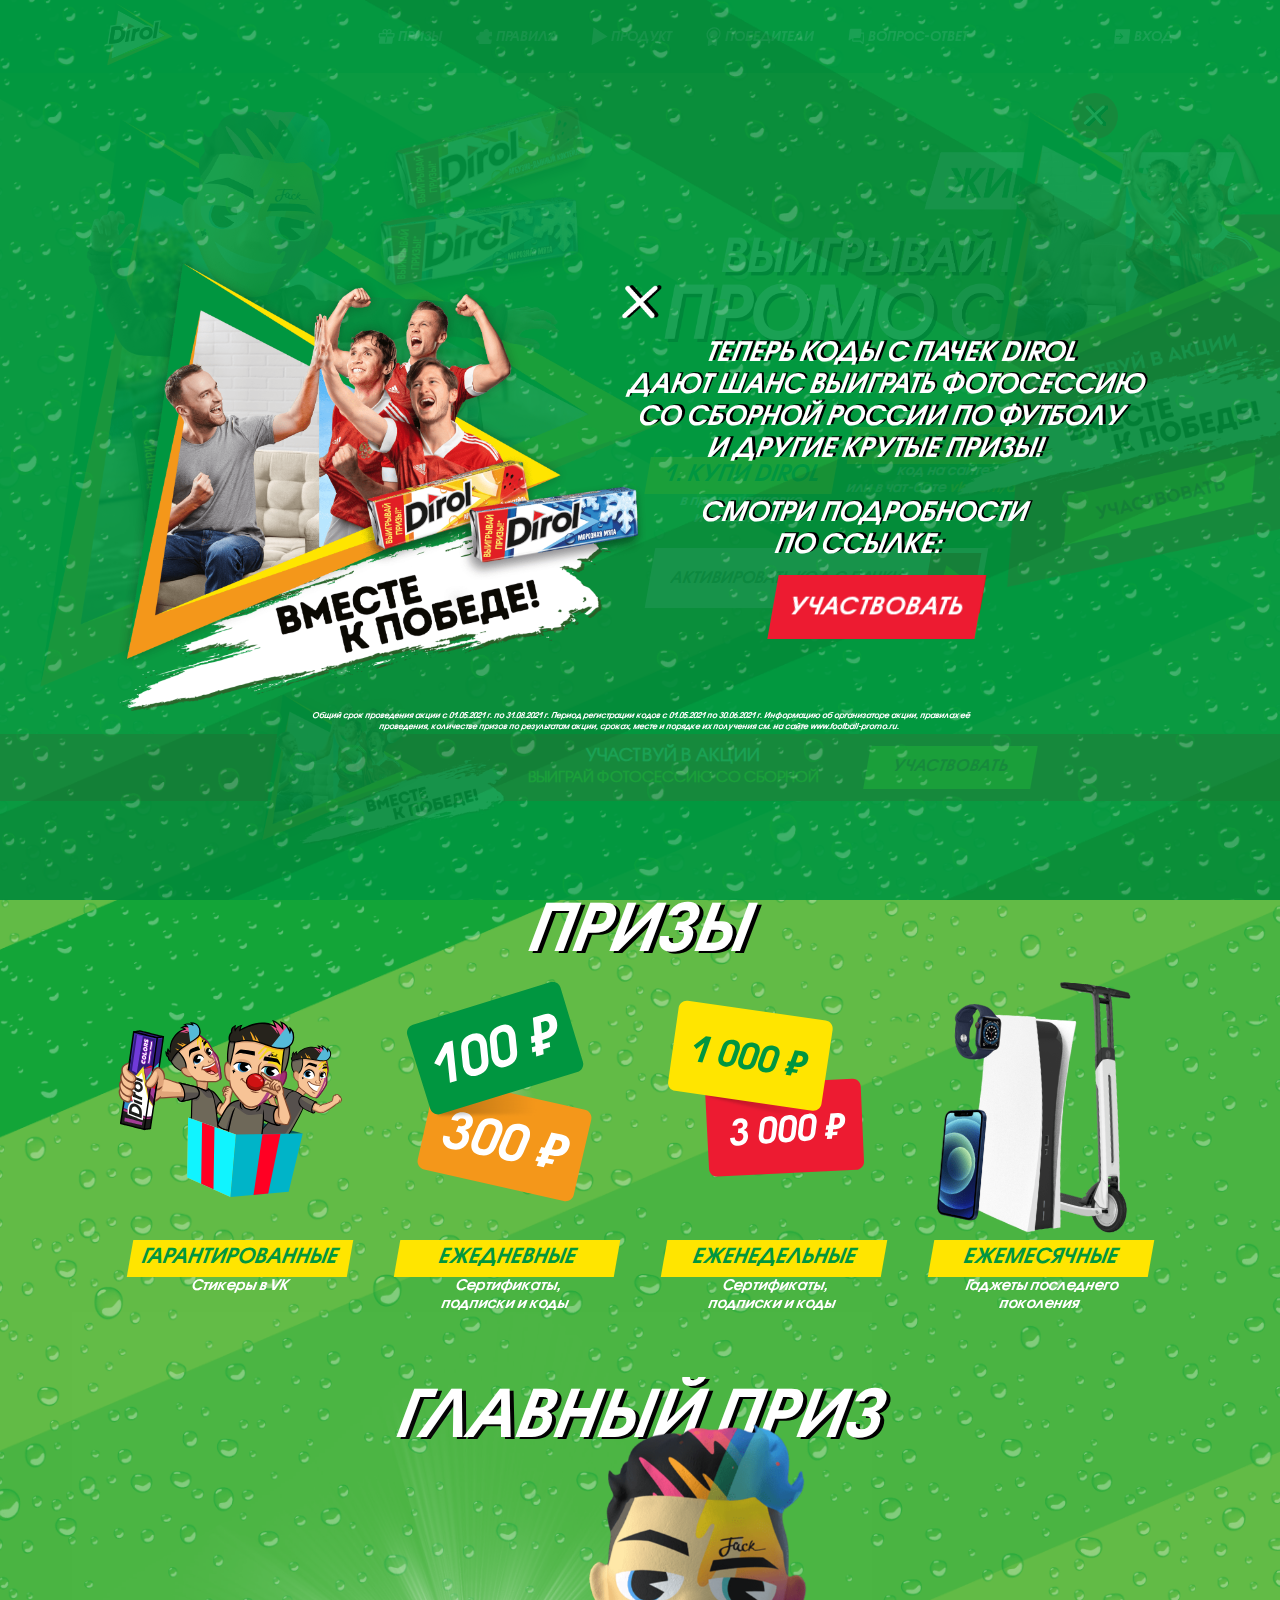
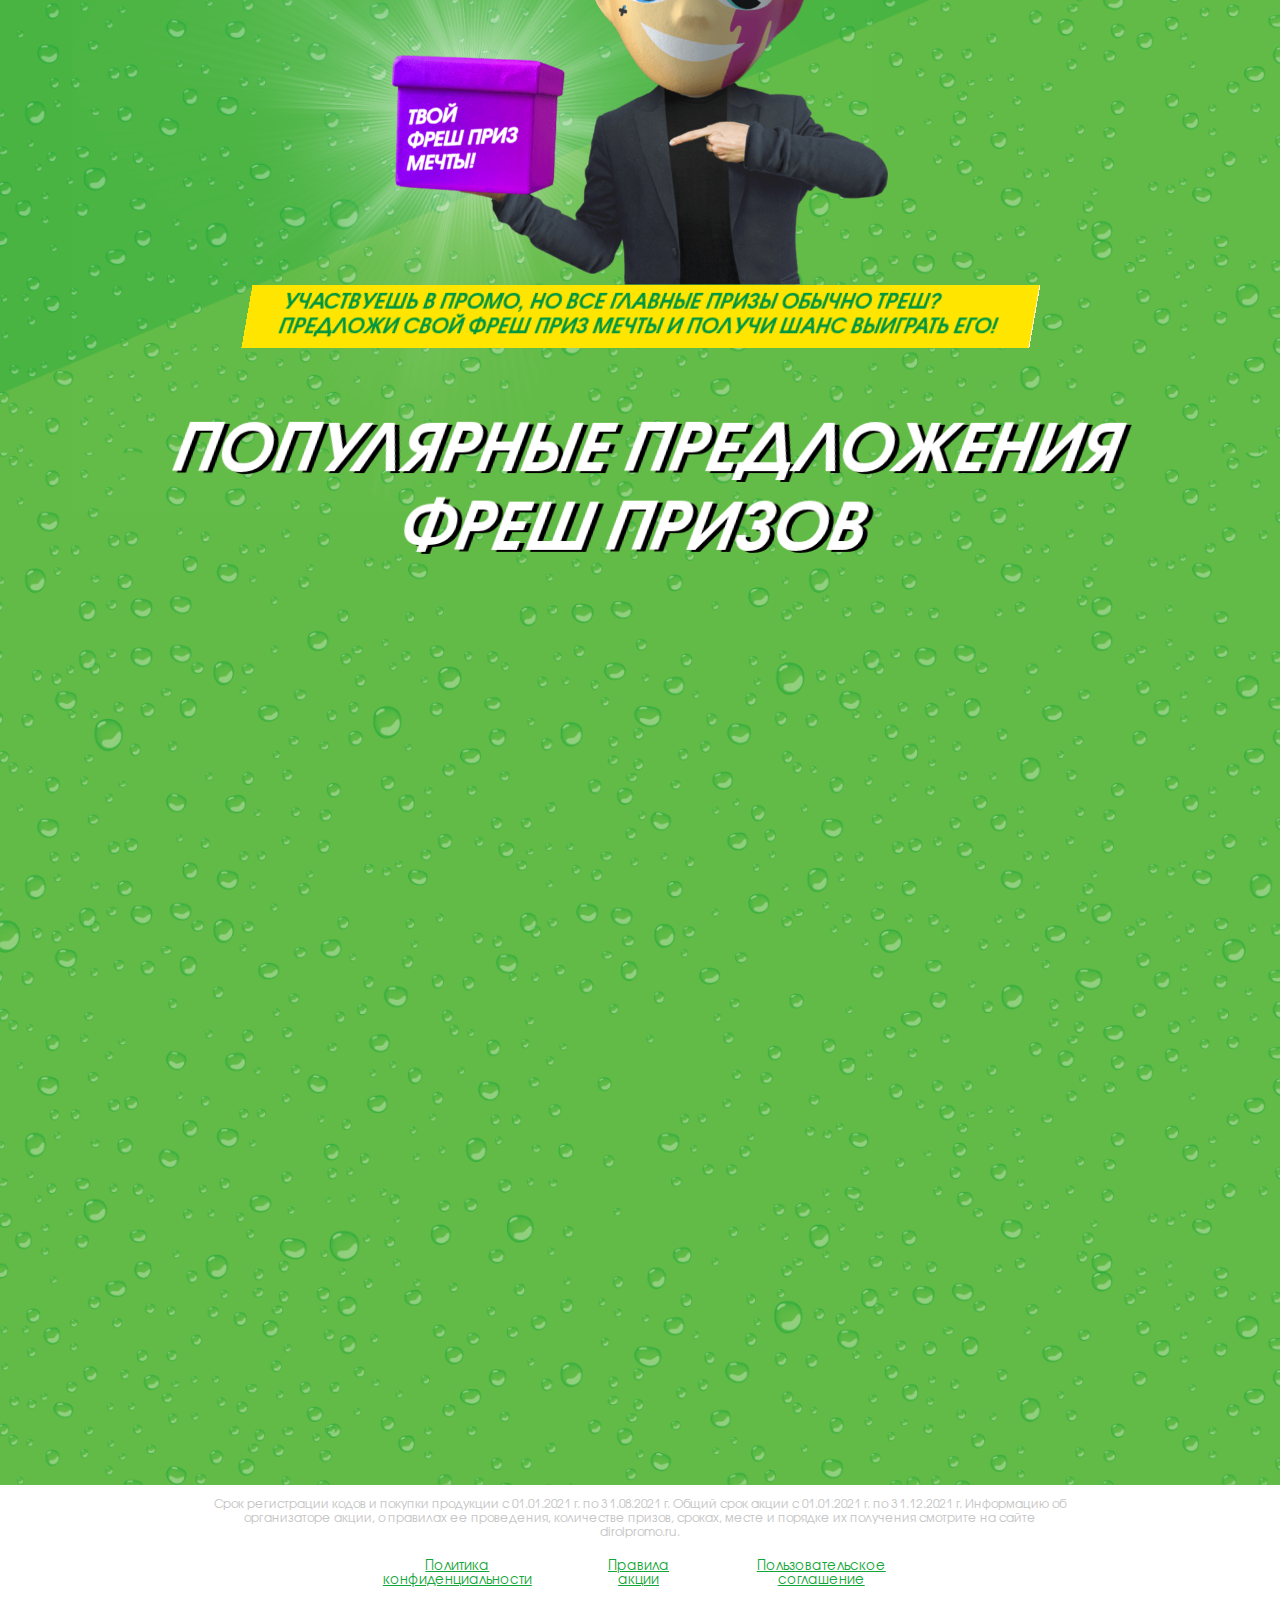
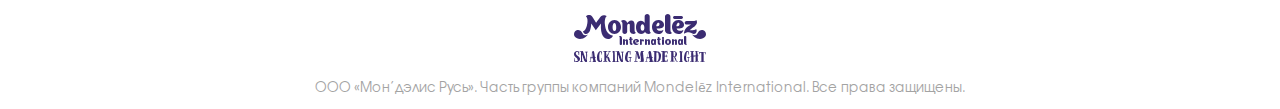
==== commit c8f1af71: "animation upd tags" ====
--- a/index.html
+++ b/index.html
@@ -122,6 +122,255 @@
 					<div id="prizes" class="prizes">
 						<div class="title">Призы</div>
 						<div class="prizes-slider">
+							<div class="prize prize1">
+								<div class="prize-img">
+<svg xmlns="http://www.w3.org/2000/svg" viewBox="0 0 900 700"><path class="cls-1" d="M0 9.8l103.5 26.8l140.1-14.3l-127.3-22.3l-116.3 9.8Z" fill="#0b575a" transform="translate(472.2,415.2) scale(1.6,1.6) translate(-121.8,-18.3)"/>
+	<g transform="translate(687.4,281.2) rotate(32) scale(.65,.65) translate(-256,-256)"><g transform="translate(219,276) scale(.9,.9)"><g id="Динамика" transform="translate(-10,257)"><g id="Тело" transform="translate(-2,8) translate(0,0) translate(0,0)"><g id="Плечо-левое" transform="translate(-71,-198) translate(0,0) translate(0,0)"><g transform="translate(100,-61) scale(3.63,3.63) translate(-487,-97.5)"><g transform="translate(442.5,142.6)"><path fill="#e0a57a" d="M-7.2 6.2c0 0 1 .9 3 1.5c2 .7 3.6-3.7 4.2-4.5c.7-0.8 7.5-3.6 8-4.8c0 0-10.2-6.8-10.2-6.8c0 0-4.2 4-5 6.4c-0.8 2.3 0 8.2 0 8.2Z"/></g><g transform="translate(447,143.1)"><path fill="#7f492f" d="M-4.5 2.8c0 0 .8-1.5 2.9-2.3c1.2-0.4 2.3-0.9 2.8-1.3c1.1-0.7 2.1-2 2.1-2c0 0 1.2 1 1.2 1c-0.1 .1-1.2 1.4-2.4 2.3c-0.8 .4-2.1 .8-3.5 1.2c-1.2 .4-2.5 .7-3.1 1.1Z"/></g><g transform="translate(437.4,141.6)"><path fill="#7f492f" d="M1 8.8c-1.2 0-3.3-0.9-3.6-2.1c-0.9-3.6-1.1-6.9-0.2-8.4c1.2-2 5.4-6.9 5.5-7.1c0 0 1 1.2 1 1.2c-0.3 .5-4 4.6-5.2 6.6c-0.4 .7-0.6 3.3 .1 7.5c.2 1.2 2.4 2.3 2.4 2.3Z"/></g><g transform="translate(453,127)"><path id="Контур-1-232" fill="#56504d" d="M-13.5 4.2c-0.2 .8 .5 2.8 4.8 6.2c3.3 2.7 4.7 3.3 6.2 3.7c1.6 .4 2.9 .7 3.9-0.2c1.9-1.7 6.8-7.2 10.1-10.5c3.6-3.5 2.3-12.2-0.6-15.2c-2.8-3-4-3.1-6.8-1.1c-6.7 5-17.4 16.3-17.6 17.1Z" stroke="#000" stroke-width="1.5"/></g></g></g></g></g></g><g transform="translate(219,276) scale(.9,.9)"><g id="Динамика-2" transform="translate(-10,257)"><g id="Тело-36" transform="translate(-2,8) translate(0,0) translate(0,0)"><g id="Плечо-левое-4" transform="translate(-71,-198) translate(0,0) translate(0,0)"><g transform="translate(-84.5,122)"><g transform="translate(184.5,-183) scale(3.63,3.63) translate(-487,-97.5)"><g transform="translate(454.8,150)"><path fill="#e0a57a" d="M-10-6.7c-2.2 1.7-9.1 1.3-9.7 3.1c-0.6 1.8 1.9 4.2 4.6 4.8c2.7 .6 25.7 5.4 25.7 5.4c0 0 7.2 1.5 8.2-1c1-2.4 1.5-9.7 1.5-9.7c0 0-7.7-2.6-7.7-2.6c0 0-4.9 3.9-4.9 3.9c0 0-2.8 .8-6.7-1.1c-3.9-1.9-9.3-4.2-11-2.8Z"/></g><g transform="translate(455.2,149.4)"><path fill="#7f492f" d="M15.5 2.1c.3-0.3 .5-0.7 .8-1.1c.9 .1 1.6 .5 1.8 .9c.1 .3 .1 .6 0 .9c-0.6-0.4-1.4-0.6-2.6-0.7Zm3.5-5.1c.1 .2 .1 .5 0 .8c-0.3-0.3-0.8-0.5-1.5-0.7c.1-0.4 .1-0.7 .1-0.9c.7 .2 1.2 .5 1.4 .8Zm-1.8 1.5c.6 .2 1.1 .5 1.3 .9c.1 .3 .1 .5 0 .8c-0.4-0.3-0.9-0.5-1.7-0.7c.2-0.3 .3-0.7 .4-1Zm2.8 .7c0 0 0 0 0 0c.8-1.3 .6-2.2 .3-2.8c-0.6-1.3-2.7-1.8-4.6-2c-1.3-0.7-3.1-1.4-4.1-0.8c-1 .5-5 3.5-5.8 4.2c-3.3-0.7-6.9-2.3-8.9-3.7c-3.7-2.5-9.9 .8-9.9 .8c0-0.1 6.7-1.3 9 .4c2.2 1.7 6.6 3.9 10.6 3.7c1.3-1 4.9-3.7 5.7-4.1c.5-0.3 3 .8 3.8 1.4c.2 .9-0.4 4.4-1.5 4.6c-0.2 0-0.5-0.1-0.7-0.3c-0.3-0.3-0.4-0.6-0.4-1c0-1.3 1-2.5 1.1-2.7c0 0-1.3 .7-2 1.6c0 0 0 0 0 0c0 0 0 0 0 .1c-0.1 .1-0.1 .2-0.2 .3c-0.5 1-1.8 3.3-5.8 3.5c0 0 2 1.5 4.4 0c.2-0.2 .5-0.3 .7-0.5c0 .1 0 .2 0 .3c.1 .3 .2 .5 .4 .7c-0.2 .1-0.4 .3-0.5 .5c-0.4 .5-0.6 1-0.4 1.5c.5 1.3 2.2 1 3.7 .9c.9 0 1.7-0.1 1.7-0.1c-0.6-0.7-1.7-0.9-2.5-0.9c-1 0-1.4-0.1-1.5-0.3c0-0.5 1-1.2 2.7-1c1.5 .2 2 .5 2.2 .8c.1 .1 .2 .3 .1 .9c-0.2 1-0.9 2-5 1.7c-3.7-0.3-6.5-1.3-6.5-1.3c-0.1 0-4.9-0.6-13-2.5c-11-2.5-11.1-3-11.8-3.8c-0.7-0.9-0.9-3.2-0.9-3.2c-1.1 .8-1.2 2.8-0.4 3.8c.9 1.3 4.4 2.7 12.7 4.7c7.4 1.7 12.2 2.4 13.2 2.5c.9 .3 3.4 1 6.6 1.3c.4 0 1 0 1.6 0c1.9 0 4.5-0.4 5-2.9c0-0.4 .1-0.8 0-1.3c0 0 0 0 0 0c.7-1.2 .7-2.1 .5-2.7c.5-1 .5-1.7 .4-2.3Z"/></g></g></g></g></g></g></g><g transform="translate(219,276) scale(.9,.9)"><g id="Динамика-3" transform="translate(-10,257)"><g id="Тело-37" transform="translate(-2,8) translate(0,0) translate(0,0)"><g transform="translate(29,-259) scale(3.63,3.63) translate(-487,-97.5)"><g transform="translate(466.2,107.6)"><path id="Контур-1-235" fill="#e0a57a" d="M-7.2-1.2c0 0 6-3.7 14.4-2.4c0 0 0 5.9 0 5.9c0 0-12.9 2.6-12.9 2.6c0 0-1.5-6.1-1.5-6.1Z"/></g><g transform="translate(460,109.1)"><path id="Контур-1-236" fill="#7f492f" d="M-1.1-2.8c0 0 .9 6.2 .9 6.2c0 0 1.3-0.6 1.3-0.6c0 0-0.9-6.2-0.9-6.2c0 0-1.3 .6-1.3 .6Z"/></g><g transform="translate(473,107.2)"><path id="Контур-1-237" fill="#7f492f" d="M-1.2-3.5c0 0 1.2 7 1.2 7c0 0 1.2-0.6 1.2-0.6c0 0-0.9-6.2-0.9-6.2c0 0-1.5-0.2-1.5-0.2Z"/></g><g transform="translate(476.4,134.9)"><path fill="#6e6859" d="M-9-25.4c0-0.1-7.8 2.3-10.2 4.7c-2.3 2.4-2.6 7.8-2.3 9.3c.3 1.5 4.1 14 4.1 14c0 0 4.6 18.1 4.6 18.1c0 0 2.6 34.6 2.6 34.6c0 0 7.6-0.3 21.8-1.3c8.1-0.6 13.5-16.8 13.5-16.8c0 0-11-44.7-16.6-53.9c-5.6-9.1-6.6-10.3-17.5-8.8Z"/></g><g transform="translate(471.8,134.6)"><path id="Контур-1-239" fill="#56504d" d="M11.3-8.8c0 0 9.4 41.8 9.1 49.1c0 0-10 20.8-16.7 20.5c-7.2-0.3-10.7 .4-10.7 .4c0 0-1.4-49-4.6-54.6c-3.2-5.6-6-17.1-5.4-21.3c.6-4.3 3.2-7.6 7.9-9c4.8-1.4 10.3-3.2 12.7-1.8c2.4 1.4 7.4 12.4 7.7 16.7Z"/></g><g transform="translate(476.3,133.8)"><path d="M-13.3 14.4c-0.7-2.8-2-6.9-3.4-11.2c-2-6-4.2-12.9-4.1-15c0-3 1.1-6.8 3.4-8.3c2.2-1.4 13.9-4.8 17.9-3c2.3 .9 4.7 1.8 10.1 13.3c4.8 10.1 12.9 44.3 13.7 48.2c0 0 .9-0.2 1.5-0.4c-0.9-4.4-9.1-38.4-13.8-48.5c-5.1-10.9-8-13.7-11.2-14.5c-5.7-1.4-16.6 2.1-19 3.7c-2.9 1.9-3.6 6.3-3.7 9.5c-0.1 2.3 1.6 8.7 3.8 15.5c1.4 4.3 2.7 8.3 3.3 11.1c1.4 5.4 2.8 46.9 2.8 48.5c0 0 1.5 .4 1.5 .4c0-1.6-1.4-43.5-2.8-49.3Z"/></g></g></g></g></g><g transform="translate(219,276) scale(.9,.9)"><g id="Динамика-4" transform="translate(-10,257)"><g id="Тело-38" transform="translate(-2,8) translate(0,0) translate(0,0)"><g id="Голова" transform="translate(-52,-231) translate(0,0) rotate(-14) translate(0,0)"><g transform="translate(85.4,-7.6) rotate(14) scale(3.63,3.63) translate(-487,-97.5)"><g transform="translate(464.9,78)"><path fill="#f7c396" d="M-19.9 11.8c0 0-4.5-1.5-5.6 .7c-1.1 2.2-0.5 7 5.5 9.9c6 2.9 7.3 .6 7.3 .6c0 0 4.3 6.2 7 6.5c2.7 .3 22.1 1.1 24.5 .6c2.3-0.4 7.1-2.2 8-4c.9-1.8 0-25.6 0-25.6c0 0-3.5-7.2-5.4-8.8c-1.8-1.5-6-11.7-6.6-12.5c-0.6-0.8-10.7-9.8-10.7-9.8c0 0-5.8 6.5-13.8 9.7c-8 3.2-17.8 10.1-17.8 10.1c0 0-0.2 1.2-0.2 1.2c0 0 4.5 4.3 6.9 10.4c2.3 6.1 .9 11 .9 11Z"/></g><g transform="translate(485.8,86.9)"><path fill="#b14583" d="M-6.2-16.3c0 0-0.1 6 .4 6.8c.5 .9 1.5 .3 1.2-2.3c-0.5-4.9 1.2-4.9 1.7-3.9c5.8 12.3 7.2 28.7 7.2 33.7c0 0 1.6-0.7 1.6-0.7c0 0 .4-6.2 .4-6.2c0 0-0.5-10.5-4.1-20.6c-1.2-3.2 .5-1.5 1-0.4c2 4.5 3 12.4 3 12.4c0 0-0.3-12-0.3-12c0 0-6.8-8.5-6.8-8.5c0 0-5.3 1.7-5.3 1.7Z"/></g><g transform="translate(473.9,58.9)"><path fill="#f7d919" d="M-9.9-6.9c0 0-0.1 4.5-0.5 8.3c-0.4 3 1.7 3.5 1.9-1.1c.2-4.3 .8-5.8 2.1-5.1c.7 .3 .1 3.5 0 5.1c-0.2 3.5-1.1 6.9 .1 7.4c1.5 .6 1.4-3.2 1.7-7.4c.3-6 4.7-4 4.7 .2c0 4.3 .6 11 .6 11c0 0 10.1-1.1 10.1-1.1c0 0-3-6.8-4-9.4c-1.1-2.7-5.8-7.1-5.8-7.1c0 0-5.9-5.4-5.9-5.4c0 0-5 4.6-5 4.6Z"/></g><g transform="translate(455.2,92.4)"><path d="M-0.2-1.9c.6 0 .5 1 .6 1.4c0 0 .3 0 .7-0.1c.5 0 .6 .4 .5 .8c0 .2-0.5 .3-1.1 .3c0 0 .1 .6 .2 1c.1 .4-0.5 .4-0.7 .4c-0.2 0-0.4-0.3-0.5-0.7c0-0.4-0.1-0.7-0.1-0.7c0 0-0.7 .1-0.9-0.2c-0.2-0.4-0.2-0.8 .2-0.8c.3-0.1 .5 0 .7 0c0 0-0.2-0.6-0.2-1c0-0.3 .2-0.4 .6-0.4Z"/></g><g transform="translate(473.9,55.8)"><path id="Контур-3" d="M3.2-0.8c-0.1 0-0.2 .1-0.2 0c-0.2 0-0.2-0.2-0.3-0.4c-0.2-0.1-0.3-0.3-0.5-0.4c0 .1 0 .3 0 .4c-0.1 .6-0.3 1.1-0.5 1c-0.1 0-0.2-1.3-0.2-1.4c0-0.1-0.3-0.3-0.4 .1c-0.2-0.1-0.7-0.3-1 .1c-0.1 0-0.1 .1-0.2 .2c-0.1 .1-0.4 .4-0.7 .8c-0.1-1-0.1-1.2-0.1-1.9c.5-0.5 1-0.9 1.4-1.2c-0.1-0.1-0.2-0.2-0.2-0.3c-0.2 0-0.3 .1-0.5 .2c-1 .8-3.3 3.2-3 3.7c0 0 .9-1 1.9-2c.1 .4 0 .7 .2 1.8c-0.4 .5-0.9 1-1.2 1.5c-0.9 1.3 0 2.4 .9 1.9c1-0.6 .7-1.8 .6-3.3c.2-0.2 .4-0.4 .6-0.6c-0.1 .8 0 1.9 .6 1.7c.9-0.2 .8-1.2 .8-1.2c0 0 .2 .7 .6 .5c.5-0.3 .7-1 .7-1c0 .1 .3 .6 .9 .2c0 0 .1-0.1 .1-0.2c-0.1 0-0.2-0.1-0.3-0.2Z"/><path id="Контур-2" d="M-1.1 2c-0.3 1.4-1.2 .8-0.9 .1c0-0.4 .4-1 .9-1.6c0 .5 0 1.1 0 1.5Z"/><path id="Контур-1-245" d="M.4 .4c-0.1-0.4-0.1-1.5 .2-1.6c.2 0 .4 .1 .4 .2c0 .8-0.5 1.8-0.6 1.4Z"/></g><g transform="translate(445.1,55)"><path fill="#26231c" d="M-19.6 12.5c0 0-3-2.7-3-2.7c0 0-1 1.4-0.9 2.7c.2 1.3 .5 3.1 .5 3.1c0 0-3.1-3-3.1-3c0 0 .6 4.8 1.2 5.4c.6 .6 1.7 1.9 1.7 1.9c0 0-0.4 2.4 .9 3.3c1.3 1 2.8 2 2.8 2c0 0 7.8-9.8 10.7-12.2c2.8-2.4 21.1-12.5 24.5-14.4c3.5-2 7.5-5.1 8.3-6.9c.8-1.8 2.1-7.9-1.5-12.4c-3.6-4.5-7.8-3.5-7.8-3.5c0 0 1.8 2.8 1.8 2.8c0 0-4-1.2-7.1-1.2c-3 0-4.1 .5-4.1 .5c0 0 3.5 2.8 3.5 2.8c0 0-4.9-0.2-6.4 .1c-1.5 .4-1.8 .6-1.8 .6c0 0 4.4 2.6 4.4 2.6c0 0-7.5 1.5-11.3 4.5c-3.7 2.9-9.4 8.9-10.7 12.5c-1.4 3.6-2.6 11.5-2.6 11.5Z"/></g><g transform="translate(450.1,40.2)"><path fill="#ea538c" d="M1.5 3.8c2.2 .5 2.7-0.6-1.2-1.4c-2.7-0.7-2.4-0.9-2.1-1c.8-0.5 6.1 .1 9.3 2.4c3.3 2.4 1.9-10-3.6-9c-5.4 1-8.2 1.5-8.2 1.5c0 0 3.7 2.2 3.7 2.2c0 0-8.1 2.3-10.2 4.6c5.2-0.7 10.7 .3 12.3 .7Z"/></g><g transform="translate(461.6,43.2)"><path fill="#55bad8" d="M-10.8-11c0 0-0.4 1.2-0.4 1.2c0 0 3.9 2.9 3.9 2.9c0 0 1.4 19.6 1.4 19.6c0 0 12.1-4 14.3-11c2.8-9-5.7-13.9-10.3-14.4c0 0 1.9 3.1 1.9 3.1c0 0-7-2-10.8-1.4Z"/></g><g transform="translate(441,59.9)"><path fill="#f6a824" d="M6.9 .4c0 0-3.2-1.6-6.4-2.3c-4-1 3.7 2.3 2.3 2.5c-0.7 .2-1 0-3.2-0.8c-2.2-0.7-4.8-1.8-5.6-1.5c-0.9 .4 4.8 2.6 7.2 4.6c0 0 5.7-2.5 5.7-2.5Z"/></g><g transform="translate(433.7,66.9)"><path fill="#f6a824" d="M3.4 .5c0 0-3.1-1.6-4.9-1.9c-1.9-0.2 2.3 1.8 3.9 3c0 0 1-1.1 1-1.1Z"/></g><g transform="translate(435.5,80.5)"><path fill="#6e6859" d="M1.7-12.6c0 0 3.4 4.7 5.6 8.2c2.3 3.6 2.6 10.4 2.6 10.4c0 0-0.4 3.4-0.4 3.4c0 0-4.6-1-5.5 0c-0.8 .9-1.2 3.2-1.2 3.2c0 0-5-2.3-8.8-6.3c-3.8-3.9-3.9-6.6-3.9-6.6c0 0 8.5-11.8 11.6-12.3Z"/></g><g transform="translate(431.8,75.3)"><path fill="#56504d" d="M4.7-7.2c-0.8 .6-1.4 1.1-2 1.5c-5.2 4.4-8.9 10.6-8.9 10.6c0 0 1 2.3 1 2.3c0 0 5.6-7.9 11.4-12.7c0 0-1.5-1.5-1.5-1.7Z"/></g><g transform="translate(450.7,60.4)"><path fill="#e0a57a" d="M13.2-8.8c-1.3 .9-3.2 2.4-4.6 3.1c-4.4 2.4-15.7 8.5-22.1 12.9c0 0 0 0 0 0c.2 .1 1.6 1.6 1.6 1.6c.7-0.5 1.3-0.9 1.9-1.3c4.5-2.7 15.9-8.2 23.2-12.8c.3-1.1 0-2.4 0-3.5Z"/></g><g transform="translate(467.2,51.3)"><path fill="#f5a522" d="M1.9-3.8c0 0-2.4 2-5.1 4.1c0 1.1 .1 2.4 0 3.5c3-2 5.6-4.1 6.4-5.6c0 0-1.3-2-1.3-2Z"/></g><g transform="translate(444.8,94.2)"><path fill="#e0a57a" d="M2.3-3.1c0 0 5.2 9.1 5.2 9.1c0 0-2.1 1.7-6.2 .5c-4.1-1.2-8.8-6.1-6.7-10.2c2.1-4 7.7 .6 7.7 .6Z"/></g><g transform="translate(476.4,60.7)"><path id="Контур-1-256" d="M-4.2 4.2c0 0 5.6-5.3 5.9-5.5c.3-0.3 2.6 .5 2.6 .5c0 0-0.6-1.3-0.6-1.3c0 0-1.8-1.8-3.1-2.1c0 0-4.2 2.9-4.9 3.6c0 0 .1 4.8 .1 4.8Z"/></g><g transform="translate(442.6,78.8)"><path d="M3.6 11.6c0 0-1.5-0.4-1.5-0.4c0 0 .7 .2 .7 .2c0 0-0.7-0.2-0.7-0.2c0-0.1 2.5-9.7-8.4-21.8c0 0 1.1-1 1.1-1c11.5 12.7 8.9 22.8 8.8 23.2Z"/></g><g transform="translate(431.8,87.1)"><path d="M6.5 7.1c-10.8-4.9-13.5-13.4-13.6-13.7c0 0 1.4-0.5 1.4-0.5c.1 .1 2.7 8.2 12.8 12.8c0 0-0.6 1.4-0.6 1.4Z"/></g><g transform="translate(465.8,77.9)"><path fill="#7f492f" d="M12 31.2c-6.8 0-16.5-0.4-18.5-0.9c-2.6-0.7-6.2-4.6-7.4-6.1c-1 .4-3.4 .8-7.5-1.1c-3.6-1.7-6.5-5.3-6.6-8.3c-0.1-1.5 .5-3.2 2.2-3.8c4.1-1.4 7.1 2.2 7.1 2.2c0 0-4.7-2.3-6.9-0.4c-2.4 2 1.4 7.3 4.9 8.9c4.6 2.2 7.2 .6 7.2 .6c0 0 5.3 6 7.4 6.5c2.7 .8 21.3 1.1 24.1 .7c1.5-0.3 6.7-1.3 7.7-4.4c.9-2.8 .2-22.8-0.9-25.5c-1.1-2.6-6.2-8.5-6.2-8.6c0 0-0.1-0.1-0.1-0.1c-0.1-0.1-3.3-8.6-5-10.8c-1.6-2.3-10.7-10-10.8-10.1c0 0 1-1.2 1-1.2c.4 .4 9.3 8 11 10.4c1.7 2.3 4.7 10 5.1 11c.5 .7 5.3 6.2 6.4 8.9c1.2 3 1.9 23.3 .9 26.4c-1.2 3.9-6.6 5.1-8.9 5.5c-0.9 .1-3.3 .2-6.2 .2Z"/></g><g transform="translate(481.3,76.8)"><path fill="#701351" d="M10.7 .2c-1-2.7-5.8-8.2-6.3-8.9c-0.5-0.9-3.4-8.7-5.1-11c-1.7-2.4-10.6-10-11-10.3c0 0-1 1.1-1 1.1c.1 .1 9.1 7.9 10.8 10.1c1.7 2.3 4.9 10.7 4.9 10.8c0 0 .1 .1 .1 .1c.1 .1 5.2 6.1 6.3 8.7c1 2.7 1.7 22.7 .8 25.4c-0.2 .8-0.7 1.4-1.3 2c0 0 0 1.8 0 1.8c1.2-0.8 2.3-1.9 2.8-3.3c1-3.1 .3-23.4-1-26.5Z"/></g><g transform="translate(455.5,69.9)"><path id="Контур-1-261" d="M6.7-8c0 0 .9 2.8 .9 4.6c0 0-8.9 4.5-10.6 5.7c-1.7 1.1-4.6 5.7-4.6 5.7c0 0 1-6.3 2.3-8.6c1.3-2.3 12-7.4 12-7.4Z"/></g><g transform="translate(444.6,55.5)"><path d="M-24.8 13.6c-0.1 3.6 2.9 5.3 2.9 5.3c0 0-0.5 3.5 2.5 5c1.5-2.3 7.9-10.9 17.8-16.9c3.8-2.3 7.8-4.3 11.3-6.1c6.6-3.5 12.4-6.4 14.2-9.4c1.4-2.4 1.9-6.9-0.1-10.4c-1.4-2.7-4-4.3-7.4-5c1.9 2 2.4 4.3 2.4 4.3c0 0-6.7-4.2-12.2-2.8c3 1 4.6 4.3 4.6 4.3c0 0-5-2-9-0.8c2.4 .6 4.8 2.8 4.8 2.8c0 0-9.7 .6-17.8 9.6c-8.2 9-7.5 19.8-7.5 19.8c-0.1-0.1-2.2-0.5-3.4-3.3c-0.9 2.2 .4 6.4 .4 6.4c0 0-2-1-3.5-2.8Zm5.9 12.1c0 0-0.5-0.2-0.5-0.2c-3.5-1.3-4.1-4.2-3.9-6c-4.1-3.1-2.1-8.3-2.1-8.3c0 0 1.3 1.7 2.3 2.2c-0.8-3.2 1.2-6.1 1.2-6.1c0 0 1.2 2.8 2.5 3.7c0-3.5 .9-11.3 7.5-18.5c6.2-6.9 12.6-8.8 15.7-9.3c-2.3-1.6-5.4-1.8-5.4-1.8c0 0 3.2-2.8 8.8-1.9c-1.8-1.4-4.3-2.2-4.3-2.2c0 0 5.6-3 12.7 0c-0.9-1.5-2.5-2.7-2.5-2.7c6.6-0.3 10.6 3.1 12 5.7c2.3 4.1 1.8 9.1 0 12c-1.9 3.3-7.6 6.2-14.7 9.9c-3.5 1.8-7.5 3.9-11.3 6.1c-10.9 6.5-17.6 16.8-17.6 16.9c0 0-0.4 .5-0.4 .5Z"/></g></g></g></g></g></g><g transform="translate(219,276) scale(.9,.9)"><g id="Динамика-5" transform="translate(-10,257)"><g id="Тело-39" transform="translate(-2,8) translate(0,0) translate(0,0)"><g id="Голова-20" transform="translate(-52,-231) translate(0,0) rotate(-14) translate(0,0)"><g transform="translate(85.4,-7.6) rotate(14) scale(3.63,3.63) translate(-487,-97.5)"><path id="Контур-1-263" fill="#fff" d="M477.4 68.1c-5.3 2.9-1.9 7.1-1.9 7.1c0 0 .3-2 3.5-3.9c2.7-1.7 5.6-2.1 5.6-2.1c0 0-3.2-3.3-7.2-1.1Z"/><g transform="translate(91.6,1.5) scale(.84,.84)"><g transform="translate(457.8,82.8)"><path id="Контур-1-264" fill="#5bb6c0" d="M0-0.2c0 0 2.7-4.3 2.7-4.3c-0.8-0.6-2-0.5-2.9-0.8c-1.8-0.6-4 1.3-4 4.2c0 2.9 2.5 5.6 5.4 5.6c3 0 4.3-1.8 3.8-5.4c0-0.1-5 .7-5 .7Z"/></g><g transform="translate(458.4,82.1)"><path id="Контур-1-265" d="M.9-0.6c0 0 1.2-3.3 1.2-3.3c-0.6-0.3-1.3-0.6-2.1-0.6c-2.5 0-3.9 1.2-3.9 3.6c0 2.5 1.8 5.1 4.3 5.1c2.5 0 4.1-1.7 4.1-4.2c0-0.1-0.1-0.2-0.1-0.2c0 0-3.5-0.4-3.5-0.4Z"/></g></g><g transform="translate(480.3,73.1)"><path id="Контур-1-266" fill="#f7c396" d="M-4.7 2.1c0 0 1.4-2.5 3.5-4c2.9-2 4.8-1.9 5.7-1.8c0 0-2.1 3.1-3.6 4.1c-2 1.2-2.8 1.6-5.6 1.7Z"/></g><g transform="translate(480.3,73.1)"><path id="Контур-1-267" fill="#b14583" d="M-1.2-1.9c2.9-2 4.8-1.9 5.7-1.8c0 0 .3 3.3-0.6 4.5c-1.6-3.8-3.3-2-2.9 .2c-0.6 .3-1.1 .6-1.6 .7c-0.2-1.6-0.5-2.9-0.6-3.6Z"/></g><g transform="translate(479.1,70.5)"><path id="Контур-1-268" fill="#f7c396" d="M5.6-1.2c0 0-3.5-4-7.8-3.8c-4.4 .2-6.4 5.2-2.3 8.7c0 0 .7 .4 .7 .4c0 0 .6-1.2 1.8-2.3c1.9-1.5 4.9-3 7.6-3Z"/></g><g transform="translate(479.1,70.5)"><path id="Контур-1-269" fill="#f7d919" d="M5.6-1.2c0 0-3.2-4.7-7.5-4.5c-1 .1-2.2 .2-3 .7c.5 1.9 1.2 4.7 1.2 4.7c0 0 1 .6 2.2-0.4c1.8-1.6 4.9-0.9 7.1-0.5Z"/></g><g transform="translate(479.1,70.5)"><path id="Контур-1-270" fill="#e0a57a" d="M5.6-1.2c0 0-2.1-2.9-6.4-2.7c-4.3 .2-4.8 5.3-3.7 7.6c0 0 .7 .4 .7 .4c0 0 .8-0.9 2-1.9c1.9-1.5 4.7-3.4 7.4-3.4Z"/></g><g transform="translate(479.7,71.8)"><path id="Контур-1-271" d="M-4.2 3.4c0 0 3.1-4.6 9.2-5.8c0 0-0.6-1-4.2 0c-2.8 .8-5.8 4-5 5.8Z"/></g><g id="Группа-43" transform="translate(480.3,73.1)"><path id="Контур-1-272" fill="#701351" d="M-2.5 1.6c0 0 2.9-2.5 5-3.2c0 0-1 2.1-5 3.2Z"/></g></g></g></g></g></g><g transform="translate(219,276) scale(.9,.9)"><g id="Динамика-6" transform="translate(-10,257)"><g id="Тело-40" transform="translate(-2,8) translate(0,0) translate(0,0)"><g id="Голова-21" transform="translate(-52,-231) translate(0,0) rotate(-14) translate(0,0)"><g transform="translate(85.4,-7.6) rotate(14) scale(3.63,3.63) translate(-487,-97.5)"><g transform="translate(479.3,83.7)"><path fill="#e0a57a" d="M-3.2 1.5c0 0 4.7-2 5.7-4.5c0 0 .7 1.8 .7 1.8c0 0-0.6 2.3-0.6 2.3c0 0-1.6 1.1-3.3 1.5c-1.7 .4-2.5-1.1-2.5-1.1Z"/></g><g transform="translate(476.5,84.5)"><path fill="#7f492f" d="M2 1.7c-0.5 .3-2.6 .4-3.3-0.4c-0.7-0.8-0.7-2.5-0.2-3.4c0 0 .4 2.2 1 2.8c.5 .4 2.5 1 2.5 1Z"/></g><g transform="translate(477.7,75.2)"><path fill="#7f492f" d="M4.2 9.6c.5-1.7-0.1-3.4-0.4-3.8c-0.3-0.2-1.9-0.6-3.2-0.8c-0.3-0.1-0.5-0.4-0.6-0.5c-1.7-2.4-4-5.6-5.5-7.8c-0.3-0.5-0.6-1.3-0.6-2c-0.2-3.3 .3-4.3 .3-4.3c0 0 .7 4.7 1.1 5.2c1.9 2.6 5.6 7.9 5.6 7.9c0 0 .2 .2 .4 .3c1 .1 3 .4 3.5 1c1.5 2.1-0.6 4.8-0.6 4.8Z"/></g></g></g></g></g></g><g transform="translate(219,276) scale(.9,.9)"><g id="Динамика-7" transform="translate(-10,257)"><g id="Тело-41" transform="translate(-2,8) translate(0,0) translate(0,0)"><g id="Голова-22" transform="translate(-52,-231) translate(0,0) rotate(-14) translate(0,0)"><g transform="translate(85.4,-7.6) rotate(14) scale(3.63,3.63) translate(-487,-97.5)"><g transform="translate(475.8,90.3)"><path id="Контур-1-276" fill="#fff" d="M8.4-5.3c0 0 .2 3.2 .2 4c0 0 1.5 1.1 2.1 2.6c0 0-3.6 3.1-8.8 3.5c-5.2 .5-12.6-1.2-12.6-1.2c0 0 .6-1.8 .6-1.8c0 0 .9-1.1 .9-1.1c0 0 7.6 .3 11.6-1.5c4-1.7 6-4.5 6-4.5Z"/></g><g transform="translate(466.2,92.3)"><path id="Контур-1-277" fill="#7f492f" d="M2-2.7c0 0-2.3 1.7-2.6 5.6c0 0-1.4-1.2-0.4-3.6c.9-2.2 3-2 3-2Z"/></g><g transform="translate(476,87.5)"><path id="Контур-1-278" fill="#7f492f" d="M-6.8 4.3c-1.7 0-2.7-0.2-2.8-0.2c0 0 .3-1.2 .3-1.2c.9 .1 3.5 .7 8.2-0.6c7.5-2.1 10.1-6 10.5-6.6c0 0 .2 1.6-1.2 3.1c-1.7 1.7-4.7 3.6-9.1 4.7c-2.4 .6-4.4 .8-5.9 .8Z"/></g><g transform="translate(476.7,93)"><path id="Контур-1-279" fill="#7f492f" d="M-11.6 .8c0 0 .5-0.9 .5-0.9c.6 .3 5.1 2.5 11.2 1.8c6.9-0.9 11.5-4.9 11.5-5c0 0-0.1 1.8-1.7 3c-1.9 1.3-4.8 3.1-9.6 3.4c-8.4 .6-11.7-2.2-11.9-2.3Z"/></g><g transform="translate(485.6,95.4)"><path id="Контур-1-280" fill="#7f492f" d="M-3.1 1.3c3.9-0.9 5.8-3.3 5.9-3.3c0 0 .3 1.6-1.8 2.9c-1.9 1.1-4.1 .4-4.1 .4Z"/></g></g></g></g></g></g><g transform="translate(219,276) scale(.9,.9)"><g id="Динамика-8" transform="translate(-10,257)"><g id="Тело-42" transform="translate(-2,8) translate(0,0) translate(0,0)"><g id="Голова-23" transform="translate(-52,-231) translate(0,0) rotate(-14) translate(0,0)"><g transform="translate(85.4,-7.6) rotate(14) scale(3.63,3.63) translate(-487,-97.5)"><g transform="translate(458.9,78.5)"><path fill="#e0a57a" d="M-6.8 7.3c0 0-2.4-3.8 .3-9.2c2.6-5.4 9-4.9 10.9-4.1c2.9 1.2 4.4 4.4 4.8 5.6c0 0-16 7.7-16 7.7Z"/></g><g transform="translate(460.2,82.3)"><path fill="#fff" d="M-6.3 6.6c0 0 4.4 1.5 9.2-0.7c5.6-2.5 5.6-7.3 5.6-7.3c0 0-1.7-6.7-9.1-5.8c-6.7 .7-7.9 8.7-5.7 13.8Z"/></g><g transform="translate(457.8,82.8)"><path fill="#308ac9" d="M0-0.2c0 0 2.7-4.3 2.7-4.3c-0.8-0.6-2-0.8-2.9-0.8c-2.9 0-5.3 2.4-5.3 5.3c0 2.9 2.4 5.3 5.3 5.3c2.9 0 5.7-2.6 5.2-6.2c0-0.1-5 .7-5 .7Z"/></g><g transform="translate(458.4,82.1)"><path d="M.1-0.1c0 0 2-3.8 2-3.8c-0.6-0.3-1.3-0.6-2.1-0.6c-2.5 0-4.5 2-4.5 4.5c0 2.5 2 4.5 4.5 4.5c2.5 0 4.5-2 4.5-4.5c0-0.1-0.1-0.2-0.1-0.2c0 0-4.3 .1-4.3 .1Z"/></g><g transform="translate(459.9,81)"><path d="M-6 7.8c-3.1-6.4 1.2-13.9 7-13.6c5.9 .4 7.8 5.7 7.8 5.7c0 0 .3-5.1-6.2-7.1c-2.1-0.6-4.1-0.2-5.7 .5c-2.7 1.3-4.5 4-4.9 6.3c-1.1 5.9 2 8.2 2 8.2Z"/></g></g></g></g></g></g><g transform="translate(219,276) scale(.9,.9)"><g id="Динамика-9" transform="translate(-10,257)"><g id="Тело-43" transform="translate(-2,8) translate(0,0) translate(0,0)"><g id="Плечо-правое" transform="translate(-23,-204) translate(0,0) translate(0,0)"><g transform="translate(52,-55) scale(3.63,3.63) translate(-487,-97.5)"><g transform="translate(504.9,114.2)"><path fill="#f7c396" d="M-8.6-5.4c0 0 4.8-0.8 9-0.7c4.2 0 3.7-0.4 6.1 .9c2.5 1.2 4.1 6.2 2.3 8.2c-1.9 2-16.1 3.5-16.1 3.5c0 0-3.3-8.2-1.3-11.9Z"/></g><g transform="translate(504.6,114)"><path fill="#e0a57a" d="M-6.1-5.2c0 0-1 5.7 1.1 9c0 0 3.2 .1 7.4-0.4c5.4-0.7 7.3-1.8 7.3-1.8c0 0-0.4 2.2-2 3c-1.6 .8-14.8 2.1-14.8 2.1c0 0-2.6-6.7-2-10c.7-3.4 3-1.9 3-1.9Z"/></g><g transform="translate(487.9,116.7)"><path fill="#56504d" d="M9.5-9.5c0 0-1.5 1.1-1.5 4.8c0 3.7 1.7 8.6 1.7 8.6c0 0 5.9 0 5.9 0c0 0 1.5 3.2-2.5 4.1c-4 .8-16 1.5-18.9 .8c-2.9-0.6-8.4-4.2-9.9-7.4c-1.4-3.2-0.5-8.7 9.2-9.6c9.6-0.9 16-1.3 16-1.3Z"/></g><g transform="translate(484.6,111.6)"><path fill="#6e6859" d="M-11.4-0.2c0 0-0.3 2.8 3.7 3.4c6.6 1 18.7 0 18.7 0c0 0 .7-7.4 .7-7.4c0 0-18.8 1.1-18.8 1.1c0 0-4.3 2.9-4.3 2.9Z"/></g><g transform="translate(486.6,116.5)"><path d="M.3 10.1c-2.3 0-4.5-0.1-6.1-0.5c-6.9-1.8-9.7-7.1-9.3-11.4c.3-4.5 2.6-6.5 8-6.8c7.4-0.6 18-1.5 18.2-1.5c0 0 .1 1.5 .1 1.5c-0.1 0-10.8 .9-18.2 1.4c-5.2 .4-6.8 2.3-7.1 5.6c-0.3 3.6 2.6 8.2 8.7 9.7c6.1 1.6 20.5-0.8 20.6-0.8c0 0 .3 1.4 .3 1.4c-0.5 .1-8.5 1.4-15.2 1.4Z"/></g><g transform="translate(503.5,108.3)"><path fill="#7f492f" d="M-7.9 1.4c0 0 .2-1.5 .2-1.5c.2-0.1 3.2-0.6 6.5-0.9c6.3-0.4 9.1 1.7 9.1 1.7c0 0-5.6-0.6-8.8-0.2c-3.4 .5-7 .9-7 .9Z"/></g><g transform="translate(505.5,119.3)"><path fill="#7f492f" d="M-8 2.1c0 0-0.1-1.5-0.1-1.5c.1 0 12.5-0.6 16.2-2.7c0 0-0.4 2.1-6.2 3.1c-4.2 .7-9.6 1.1-9.9 1.1Z"/></g><g transform="translate(499.5,115.7)"><path d="M3.4 5.2c.1 1.9-0.4 2.4-0.9 2.7c-0.4 .3-1.2 0-2.1-0.7c-2.6-2.1-4-10-3.5-12.6c.3-1.5 .9-2.4 1.4-2.5c.1 0 .1 0 .2 0c.2 0 1.8-0.3 2.5-0.3c-1-1.3-1.8-1.3-2.9-1.2c-0.9 .2-2.1 .9-2.7 3.7c-0.6 3 .9 11.5 4 14.1c1.1 .8 2 1.1 2.7 1.1c.5 0 .9-0.1 1.2-0.3c1.2-0.6 1.9-1.8 1.7-4.2c0 0-1.1 .1-1.6 .2Z"/></g></g></g></g></g></g><g transform="translate(219,276) scale(.9,.9)"><g id="Динамика-10" transform="translate(-10,257)"><g id="Тело-44" transform="translate(-2,8) translate(0,0) translate(0,0)"><g id="Плечо-правое-3" transform="translate(-23,-204) translate(0,0) translate(0,0)"><g id="Рука-правая" transform="translate(137,21) translate(0,0) translate(0,0)"><g transform="translate(-85,-76) scale(3.63,3.63) translate(-487,-97.5)"><g transform="translate(523.3,103.6)"><path id="Контур-1-294" fill="#f7c396" d="M-16.3 6.8c-1 2.4 0 6.4 1.1 7.4c1.1 1 6.5 .7 9-1.5c2.5-2.2 15.1-12.1 15.1-12.1c0 0 3.6-1.9 4.5-3.5c0 0 2.1 .7 3-1.6c.9-2.3 0-5.2 0-5.2c0-0.1-5.3-5.5-5.3-5.5c0 0-5 1.5-5 1.5c0 0-2.5 2.2-2.5 2.2c0 0-1.1 7.4-1.1 7.4c0 0-14.2 6.2-14.2 6.2c0 0-4.6 4.7-4.6 4.7Z"/></g><g transform="translate(524.2,107)"><path id="Контур-1-295" fill="#e0a57a" d="M15.2-12.6c0 0 .8 1.5-0.4 1.3c-1.2-0.2-1.4-0.1-1.9 .8c-0.5 .9-0.8 3.6-2.9 5.1c-1.1 .7-2.3 .9-2.3 .9c0 0-4.7 4.5-13.2 10.5c-2.3 1.6-6.1 4.1-10.9 4.3c0 0 .9 2.3 4.6 1.3c3.6-1 20.2-14.5 20.2-14.5c0 0 5.2-3.8 5.2-3.8c0 0 2 1.1 2.4-1.9c.4-2.9-0.8-4-0.8-4Z"/></g><g transform="translate(520.8,111.5)"><path id="Контур-1-296" fill="#7f492f" d="M12.7-7c-0.1 .1-3.8 3.5-10.6 8.6c-6.8 5.1-9.6 6.1-11.7 6.3c-1.3 0-2.9-1-3.1-1.6c0 0 1.6 .5 3.1 .3c1.7-0.3 3.1-0.6 10.8-6.2c6.8-4.9 10.2-8.3 10.3-8.3c0 0 1.2 .9 1.2 .9Z"/></g><g transform="translate(517.1,104.4)"><path id="Контур-1-297" fill="#7f492f" d="M10-5.6c-2.4 3.1-11.1 6.4-13.8 7c-2.4 .5-6.2 4.5-6.2 4.6c0 0 1.1-4.8 5.9-6.1c2.4-0.6 10.1-3.7 12.8-5.9c0 0 1.3 .4 1.3 .4Z"/></g><g transform="translate(539.5,95.7)"><path fill="#7f492f" d="M.3 2.6c0 .2 0 .5 0 .7c1.2-1.4 2.4-3.6 .8-5.5c-0.4-0.5-1-1-1.8-1.1c-0.8 0-1.8 .7-2 1.1c0 0 1.6-0.4 2.6 .9c1 1.3 .4 3.1 .4 3.9Z"/></g><g transform="translate(537.7,92)"><path fill="#7f492f" d="M.3-1.2c-0.7-0.2-2.2 .5-2.6 1.1c0 0 1.3-0.2 2 .1c.8 .4 1 .9 1.2 1.4c0 0 1.4-0.5 1.4-0.5c-0.5-1.5-1.4-2-2-2.1Z"/></g><g transform="translate(536.1,90.4)"><path fill="#7f492f" d="M2.3 1c0 0-1.4 .4-1.4 .4c-0.2-0.4-0.3-1.2-1.1-1.5c-0.7-0.3-2.1 .2-2.1 .2c1.3-1.4 1.9-1.5 2.6-1.3c.7 .2 1.5 .7 2 2.2Z"/></g><g transform="translate(532.6,89.7)"><path fill="#7f492f" d="M3.7 0c0 0-1.4 .2-1.4 .2c-0.2-0.7-0.5-0.8-0.9-0.8c-1.4-0.2-5.1 3.1-5.1 3.1c1.1-2.3 4-5 5.4-4.6c.7 .2 1.5 .7 2 2.1Z"/></g><g transform="translate(529.1,93.3)"><path fill="#7f492f" d="M3.4-4.9c0 0-0.9-0.5-1.5-0.3c-0.7 .3-4 1.7-4.4 3.4c-0.2 1.2-0.9 6.5-0.9 7.2c0 0 1.5 0 1.5 0c0-1.6 .7-5.9 .9-6.8c.1-0.5 2.1-2.3 2.9-2.2c.4-0.6 1.2-0.7 1.5-1.3Z"/></g><g transform="translate(539.2,97.7)"><path fill="#7f492f" d="M.7-1.3c-0.2 1.8-0.6 3.3-1.1 3.5c-0.6 .3-1.2-0.2-1.2-0.2c0 0-0.5 1.3-0.5 1.3c0 0 1.4 .7 2.4-0.3c1-0.9 1.7-3.1 1.8-5.2c-1-1.8-1.4 .9-1.4 .9Z"/></g><g transform="translate(535.5,100.3)"><path fill="#7f492f" d="M-3.3 3.2c0 0 2.2-0.6 4-2.8c.7-0.8 1.6-3.6 1.8-4.6c0 0 .8 1.6-0.2 4.2c-1.1 3-4.5 4.2-4.5 4.2c0 0-1.1-1-1.1-1Z"/></g></g></g></g></g></g></g><g transform="translate(219,276) scale(.9,.9)"><g id="Динамика-11" transform="translate(-10,257)"><g id="Тело-45" transform="translate(-2,8) translate(0,0) translate(0,0)"/></g></g><g transform="translate(219,276) scale(.9,.9)"><g id="Динамика-12" transform="translate(-10,257)"><g id="Тело-46" transform="translate(-2,8) translate(0,0) translate(0,0)"><g id="Плечо-левое-6" transform="translate(-71,-198) translate(0,0) translate(0,0)"/></g></g></g><g transform="translate(219,276) scale(.9,.9)"><g id="Динамика-13" transform="translate(-10,257)"><g id="Тело-47" transform="translate(-2,8) translate(0,0) translate(0,0)"/></g></g><g transform="translate(219,276) scale(.9,.9)"><g id="Динамика-14" transform="translate(-10,257)"><g id="Тело-48" transform="translate(-2,8) translate(0,0) translate(0,0)"><g id="Плечо-правое-5" transform="translate(-23,-204) translate(0,0) translate(0,0)"/></g></g></g><g transform="translate(219,276) scale(.9,.9)"><g id="Динамика-15" transform="translate(-10,257)"/></g><g transform="translate(219,276) scale(.9,.9)"><g id="Динамика-16" transform="translate(-10,257)"><g id="Тело-50" transform="translate(-2,8) translate(0,0) translate(0,0)"/></g></g><g transform="translate(219,276) scale(.9,.9)"/></g><g transform="translate(243,341.7) rotate(-30) scale(.8,.8) translate(-204.8,-195.3)"><g transform="translate(214.2,160.2) scale(.86,.86)"><g id="Пусто-45" transform="translate(-9,265)"><g id="Тело-2" transform="translate(-28,3) translate(0,0) translate(0,0)"><g id="Левая-рука" transform="translate(166,-169) translate(0,0) translate(0,0)"><g transform="translate(-123,-97) scale(3.41,3.41) translate(-1064,-98.5)"><g transform="translate(1100.9,151.7)"><path fill="#e0a57a" d="M-3.4-5.3c0 0-2 2.7-2 2.7c0 0 .7 6.1 1.6 7.6c.9 1.6 2.7 3.4 4.7 1.4c2.1-1.9 3.5-4.9 4-6.3c.5-1.4-1-8.5-1-8.5c0 0-7.3 3.1-7.3 3.1Z"/></g><g transform="translate(1099.5,138.2)"><path fill="#56504d" d="M-2-14.3c-1.8 .6-1.9 3.5-2.8 4.8c-0.8 1.4-2.2 7.2-2.1 10.1c.2 2.9 1.2 12.7 1.5 13.3c.3 .6 1 1 1 1c0 0 0-4 0-4c0 0 5.9-5.6 8.3-5.7c2.4-0.1 3.1 0 3.1 0c0 0-0.8-9.3-2.1-13.2c-1.4-3.8-5-6.9-6.9-6.3Z"/></g><g transform="translate(1102.3,134)"><path d="M3.4 10.7c-0.1-0.1-0.9-10.7-2.5-15.2c-1.6-4.5-4.4-5.4-5.7-5.7c0 0 .7-0.5 2.1-0.3c.8 .1 3.7 1.7 5 5.5c1.6 4.8 2.5 15.1 2.5 15.6c0 0-1.4 .1-1.4 .1Z"/></g><g transform="translate(1098.2,154.1)"><path fill="#7f492f" d="M3.6 4.1c-0.4 1.4-2.2 1.9-3.4 1.3c-3.8-1.9-3.6-9.8-3.6-10.8c0 0 1.5-0.6 1.5-0.6c-0.1 2.6 .5 9.8 3.5 10.4c1.2 .2 2-0.3 2-0.3Z"/></g><g transform="translate(1105.4,147.7)"><path fill="#7f492f" d="M.3 4.1c0 0-0.2-2.6-0.8-4.9c-0.2-0.7-0.8-3-0.8-3c0 0 1.5-0.3 1.5-0.3c0 0 .6 2.7 .8 3.9c.3 2.6-0.7 4.3-0.7 4.3Z"/></g><g transform="translate(1100.2,148.3)"><path d="M6.6-4.5c-0.6-1-1.9-1.2-3.7-0.8c-1.5 .3-3.3 1.2-5 2.3c-1.7 1.2-3.1 2.6-4 3.9c-1 1.5-1.2 2.9-0.5 3.8c.4 .6 1.1 .9 1.8 1c-0.2-0.5-0.2-1-0.3-1.5c0 0-0.2-0.2-0.3-0.4c-0.2-0.4 0-1.1 .6-2.1c.7-1.1 2-2.4 3.5-3.4c1.6-1.1 3.2-1.8 4.5-2.2c.5-0.1 .9-0.1 1.2-0.1c.5 0 1 .3 1 .3c.3 .3 .4 .9 .4 .9c.1 .7 .4 1.9 .4 1.9c1-1.6 1.1-2.7 .4-3.6Z"/></g><g transform="translate(1093.3,140.5)"><path d="M1.4 11.6c0 0-1.2-13.3-1.3-17c-0.1-3.8 1.3-6.3 1.3-6.3c0 0-2.7 3.2-2.7 7.3c-0.1 4.1 1.2 16.1 1.2 16.1c0 0 1.5-0.1 1.5-0.1Z"/></g><g transform="translate(1112.4,145.6)"><path fill="#f7c396" d="M14-11.2c-1.5-2.7-2.8-3.5-4.1-3.5c-0.7 0-1.1 0-1.4 .1c0 .1-0.1 .2-0.1 .3c-0.1 .3-0.3 .6-0.5 .8c-0.2 .3-0.4 .6-0.6 .8c-0.6 .4-1.2 .9-1.7 1.4c-0.5 .4-1 .9-1.7 1.2c-0.5 .2-1.1 .2-1.7 .2c0 0 0 0 0 0c0 0-1.9 1.2-1.9 1.8c0 0 .9 1.9 .9 1.9c0 0-0.2 3.4-0.2 3.4c0 0-1.6 2-2.8 2.8c-1.2 .7-5.6 1.7-7.3 2.8c-1.7 1-3.7 2.2-5 4.2c0 0-0.6 1.2-0.9 2.2c-0.2 .9-0.5 3 .9 3.9c1.4 .8 7.1 1.6 11.3-1.6c4.2-3.2 8.4-9.8 8.4-9.8c0 0 7.1-7.1 7.7-7.8c.7-0.7 2.2-2.3 .7-5.1Z"/></g><g transform="translate(1114.7,137.1)"><path fill="#e0a57a" d="M2.2-1.4c0 0-1.5 .2-0.9 1.4c.4 .8-0.1 1.3-0.1 1.3c0 0-1.9 .9-1.9 .9c0 0-1.5-2.1-1.5-2.1c0 0 3-2.3 4.4-1.5Z"/></g><g transform="translate(1111.5,148.8)"><path fill="#e0a57a" d="M-13.2 3.9c0 0-0.9 2.9 1.1 3.8c2 1 7.2 0 11.8-4.3c4.6-4.2 5.7-7.2 6.8-8.5c1.2-1.4 6.8-4 8.2-6.4c0 0 0 .7 0 .7c0 0-8.6 10.4-8.6 10.4c0 0-7.2 9.8-12 10.9c-4.8 1-6.9-0.7-7.7-1.6c-0.8-0.9-1.1-2.3 .4-5Z"/></g><g transform="translate(1117.3,132.6)"><path fill="#e0a57a" d="M-1.2 1.9c.5-0.3 .9-0.7 1.4-1.1c.5-0.4 1-0.8 1.5-1.3c.2-0.1 .4-0.4 .5-0.6c.2-0.2 .3-0.4 .4-0.7c-0.2-0.2-0.5-0.3-0.9-0.3c-0.9 .2-4.1 2.3-4.2 2.9c-0.1 .2-0.1 .8-0.1 1.3c.4 0 .9 0 1.4-0.2Z"/></g><g transform="translate(1107.7,145.3)"><path fill="#7f492f" d="M-9.4 7.4c1.4-4.1 5.1-6.3 8.7-6.3c1.3 0 4.4-2.3 5.9-3.6c0-0.7-0.1-2.3 .7-3.4c1-1.5 2.8-1.4 3-1.4c0 0 .5 1 .5 1c-0.4 .1-1.7 .5-2.3 1.2c-0.6 .9-0.7 3.4-0.7 3.4c0 0-4.4 3.7-6.9 4c-5.6 .7-8.9 5.1-8.9 5.1Z"/></g><g transform="translate(1112.2,145.2)"><path fill="#7f492f" d="M-11.4 15.1c-1.9-0.3-3.6-1-4-2c-0.7-1.7 .6-3.5 .6-3.5c-0.1 .9 .1 2.2 .5 2.9c.2 .4 2.5 1.3 5.1 1.2c2.5-0.2 4.1-0.8 7.6-3.8c3.5-3.1 7.5-9.3 7.6-9.3c.4-0.5 1.2-1.3 2.3-2.3c2-1.9 5.4-5 5.7-6.2c.3-1.3-1.3-3.6-3.1-5.2c-0.3-0.4-0.8-0.6-1.2-0.5c-0.5 .1-0.9 .5-1.2 1.1c0 0-1.4-0.7-1.4-0.7c.6-1 1.4-1.7 2.3-1.9c.9-0.1 1.9 .2 2.6 .9c1.2 1.2 4.1 4.2 3.4 6.7c-0.4 1.5-3 4-6.1 6.9c-1 .9-2 1.8-2.3 2.1c-0.2 .2-4 6.3-7.6 9.5c-3.7 3.3-5.8 4-8.5 4.2c-0.8 0-1.6 0-2.3-0.1Z"/></g><g transform="translate(1120.7,133.7)"><path fill="#7f492f" d="M3.1 2.4c0-0.1-1.1-1.2-2.2-2.3c-0.6-0.6-1.2-0.9-1.7-0.8c-0.4 0-0.7 .3-1 .8c0 0-1.3-0.7-1.3-0.7c.7-1.2 1.5-1.6 2.1-1.6c1-0.2 1.7 .5 2.6 1.4c1.3 1.2 1.5 3.2 1.5 3.2Z"/></g><g transform="translate(1119.2,135.1)"><path fill="#7f492f" d="M3 2.4c0 0-1.2-1.3-2.3-2.4c-0.6-0.6-1.2-0.9-1.7-0.8c-0.1 0-0.4 .1-0.7 .7c0 0-1.3-0.7-1.3-0.7c.5-1 1.2-1.4 1.7-1.5c1-0.1 1.9 .5 2.8 1.4c1.3 1.2 1.5 3.3 1.5 3.3Z"/></g><g transform="translate(1116.3,137)"><path fill="#7f492f" d="M-2.5 3.1c-1-0.3-1.8-1.8-1.6-2.7c.3-0.9 2.2-2.4 2.8-2.8c.9-0.7 2.6-0.3 4 1c1.2 1.2 1.6 3.2 1.6 3.2c0 0-1.2-1.2-2.4-2.3c-0.9-1-2-0.9-2.3-0.8c-1.2 .9-2.2 1.9-2.2 2.2c-0.1 .1 .4 .7 .6 .8c0 0-0.5 1.4-0.5 1.4Z"/></g><g transform="translate(1117,138.3)"><path fill="#7f492f" d="M-0.7 .4c-0.6-0.6-0.3-1.7-0.3-1.7c.2 .4 1.3 1.5 2.3 2.5c0 0-1.1 .1-2-0.8Z"/></g><g transform="translate(1117.3,132.5)"><path fill="#7f492f" d="M-2.7 3.2c-0.2-0.3-0.9-1.4-0.7-2.2c.2-1 3-3.5 4.3-3.8c1.3-0.4 2.3 .5 2.7 1.1c0 0-1.3 .8-1.3 .8c0 0-0.4-0.6-1-0.5c-0.8 .3-3.2 2.3-3.2 2.8c0 .1 0 .6 .5 .9c0 0-1.3 .9-1.3 .9Z"/></g></g></g></g></g></g><g transform="translate(214.2,160.2) scale(.86,.86)"><g id="Пусто-45-2" transform="translate(-9,265)"><g id="Тело-3" transform="translate(-28,3) translate(0,0) translate(0,0)"><g transform="translate(43,-266) scale(3.41,3.41) translate(-1064,-98.5)"><g transform="translate(1078,140.9)"><path fill="#6e6859" d="M-23.9 18.8c0 0 8.9 4.7 20.5 5.5c14.7 1 13.6 9.5 13.6 9.5c0 0 11.5-32.2 12.1-37c.7-4.7 1.6-10.9-0.9-14.1c-2.6-3.3-12-7.4-14.5-7.7c-2.5-0.3-4.7 1-6.5 3.9c-1.8 3-24.3 39.9-24.3 39.9Z"/></g><g transform="translate(1081.1,123.1)"><path fill="#56504d" d="M6.7-2.2c0 0-0.2 7.1-5.2 9.2c-4.9 2.1-8.2-3-8.2-3c0 0 4.4-8.5 6.1-9.8c1.8-1.3 7-3.3 7.3 3.6Z"/></g><g transform="translate(1094.4,126.6)"><path fill="#56504d" d="M-5.6-9.1c0 0 4.5 5 4.5 5c0 0 4.2 2.5 4.2 2.5c0 0 1.9-0.2 1.9-0.2c0 0 1.2 .9 1.2 .9c0 0 1 8.1 1 8.1c0 0-0.9 2.3-2.9 2c-3.6-0.6-6.4-3.2-7.4-8.1c-1.8-8.6-4.1-10.6-4.1-10.6c0 0 1.6 .4 1.6 .4Z"/></g><g transform="translate(1095,118.2)"><path id="Контур-1-23" fill="#e0a57a" d="M-5-6.4c0 0 12.2 8.4 12.2 8.4c0 0-5.7 4.4-5.7 4.4c0 0-4.2-3.2-6.1-5.4c-1.9-2.2-2.6-2.2-2.6-2.2c0 0 2.2-5.2 2.2-5.2Z"/></g><g transform="translate(1089.2,114.4)"><path id="Контур-1-24" fill="#7f492f" d="M-0.7 2.6c0 0-1.3-0.8-1.3-0.8c0 0 2.8-4.4 2.8-4.4c0 0 1.2 .8 1.2 .8c0 0-2.7 4.4-2.7 4.4Z"/></g><g transform="translate(1099.5,125.6)"><path d="M-1.2 2.1c1.4-2.1-0.1-3.1-0.1-3.2c0 0 1.1-1 1.1-1c1.5 3.2-1 4.2-1 4.2Z"/></g><path d="M1090.3 164.1c0-0.2 1.5-3.8 2.2-5.5c2.5-5.9 8.4-20 8.2-28.1c-0.1-4.2-2.3-6.5-2.3-6.5c0 0 .9-1.1 .9-1.1c.1 .1 2.7 2.7 2.9 7.5c.2 8.5-12.5 40.7-15 46.6c0 0-2 .8-2 .8Z"/><g transform="translate(1075.1,137.6)"><path d="M-19.7 22.7c0 0-1.4-0.6-1.4-0.6c2.8-4.8 6.9-11.7 10.8-18.4c4.2-7.2 8.2-14.1 10-17c3.4-5.7 6.1-8.5 8.7-9.1c1.3-0.3 2.6-0.2 3.7 .6c7.9 5.2 9 12.2 9 12.2c-0.1-0.1-5.1-8.1-9.8-10.9c-0.8-0.5-1.6-0.7-2.5-0.5c-2.2 .6-4.7 3.2-7.8 8.5c-1.8 2.9-5.8 9.7-10 17c-3.9 6.7-7.9 13.5-10.7 18.2Z"/></g><g transform="translate(1099.4,122.5)"><path id="Контур-1-28" fill="#7f492f" d="M-1.7 3.1c0 0-1.2-1-1.2-1c0 0 4.5-5.2 4.5-5.2c0 0 1.3 .8 1.3 .8c0 0-4.6 5.4-4.6 5.4Z"/></g><g transform="translate(1095.1,123.2)"><path d="M2.5 2.8c-1.2 0-3.6-1.9-6.7-4.9c0 0 1.2-0.7 1.2-0.7c2 1.9 4.1 3.7 5.1 4c1.3 .4 1.8-0.3 1.8-0.3c.3 1.1-0.5 1.5-0.9 1.7c-0.1 .1-0.3 .2-0.5 .2Z"/></g></g></g></g></g><g transform="translate(214.2,160.2) scale(.86,.86)"><g id="Пусто-45-3" transform="translate(-9,265)"><g id="Тело-4" transform="translate(-28,3) translate(0,0) translate(0,0)"><g id="Голова-2" transform="translate(149,-207) translate(0,0) translate(0,0)"><g transform="translate(-106,-59) scale(3.41,3.41) translate(-1064,-98.5)"><g transform="translate(1094.2,67)"><path fill="#26231c" d="M-22.3 2.8c0 0-2.1 4-2.1 4c0 0-2-1.3-2-1.3c0 0-0.4 2.9 0 4.1c.3 1.2 .6 2 .6 2c0 0-0.4 3.2 .2 4.2c.6 1.1 1.2 1 1.2 1c0 0 10.8-6.4 17.2-8.5c6.4-2.1 21.7-3.3 25.4-4.7c3.6-1.4 7.9-1.3 8.2-8.6c.4-7.2-5.9-10.5-5.9-10.5c0 0-0.3 2.1-0.3 2.1c0 0-4.4-2.6-6.2-3c-1.8-0.5-2.7 0-2.7 0c0 0 1.2 2.9 1.2 2.9c0 0-2.4-1.7-4.1-1.7c-1.8 0-2.2 .3-2.2 .3c0 0 2.4 2.9 2.4 2.9c0 0-5.2-0.2-9.1 .6c-3.8 .7-12.1 5.2-13.6 6.9c-1.6 1.8-6.4 10.2-6.4 10.2c0 0-1.8-2.9-1.8-2.9Z"/></g><g transform="translate(1103.2,58.5)"><path fill="#ea538c" d="M.1 1.5c1.7 1.1 2.4 .5-0.5-1.5c-2-1.3-1.7-1.4-1.4-1.5c.8-0.1 4.9 2.1 6.8 5c2 2.9 4.7-7.7 0-8.6c-4.8-0.9-7.3-1.3-7.3-1.3c0 0 2.4 2.9 2.4 2.9c0 0-7.4-0.6-9.8 .6c4.5 1.1 8.6 3.6 9.8 4.4Z"/></g><g transform="translate(1113.1,61)"><path fill="#55bad8" d="M-6.6-10.9c0 0-0.7 .9-0.7 .9c0 0 2.2 3.6 2.2 3.6c0 0-5.2 17.3-5.2 17.3c0 0 11.4-0.3 15.4-5.3c5.2-6.6 .5-13.6-3.9-15.1c0 0 .6 3.2 .6 3.2c0 0-5.1-3.8-8.4-4.6Z"/></g><g transform="translate(1091.1,70.3)"><path fill="#f6a824" d="M5.4 2.5c0 0-2.1-2.3-4.5-3.9c-3-2.1 2.3 3 1 2.8c-0.5-0.1-0.8-0.3-2.3-1.7c-1.6-1.3-3.3-3-4.1-2.9c-0.9 0 3.3 4.2 4.7 6.7c0 0 5.2-1 5.2-1Z"/></g><g transform="translate(1083,73.6)"><path fill="#f6a824" d="M2.4 1.7c0 0-2-2.4-3.4-3.2c-1.4-0.8 1.3 2.3 2.3 3.8c0 0 1.1-0.6 1.1-0.6Z"/></g><g transform="translate(1102.7,98)"><path fill="#f7c396" d="M-18.9 .4c0 0-0.6-0.4-3.6-1.2c-2.9-0.9-3.2 1.5-2 6.6c1.2 5 8.6 6.6 8.6 6.6c0 0 3.7 7 3.7 7c0 0 18.7 9.3 22.7 9.6c3.9 .3 7.3-0.5 8.3-1.2c1.1-0.6 6.3-20.7 6.6-24.1c.4-3.5-2.6-9.4-2.6-9.4c0 0-0.1-8.1-1.9-11.9c-1.9-3.7-5.7-11.5-5.7-11.5c0 0-1.2-0.2-1.2-0.2c0 0-8.4 3.5-15.7 3.9c-7.3 .5-17.4 4.1-17.4 4.1c0 0 2.9 7.8 2.9 10.9c0 7.9-2.7 10.8-2.7 10.8Z"/></g><g transform="translate(1117.1,81.3)"><path fill="#f7d919" d="M-4.7-9.8c0 0-0.6 1.7-2.2 5c-1.3 2.5 .4 3.6 2.1-0.4c1.5-3.8 2.5-3.1 2.6-1.6c0 .7-1.1 3.2-1.7 4.6c-1.3 3-2.6 4.6-1.6 5.4c1.1 1 1.6-1.2 3.2-4.9c2.2-5.2 5.5-2 4.2 1.7c-1.4 3.8-3.1 9.9-3.1 9.9c0 0 9.4 2.3 9.4 2.3c0 0-0.5-6.9-0.6-9.6c0-2.7-2.8-8.2-2.8-8.2c0 0-3.6-6.6-3.6-6.6c0 0-5.9 2.4-5.9 2.4Z"/></g><g transform="translate(1123.5,109.6)"><path fill="#b14583" d="M-3.2-16.5c0 0-0.3 1.1-0.8 2.9c-0.4 1.5 .9 2.6 1.5 1.2c.3-0.7 .1-0.8 .7-1.2c.8-0.5 1.5 0 1.5 1.2c-0.5 8.4-2.9 25.3-4.5 29.8c0 0 1.6-0.2 1.6-0.2c0 0 2.3-5.3 2.3-5.3c0 0 2.4-9.8 2.4-19.9c0-3.3 1-0.7 1.1 .4c.3 4.7-0.8 11.7-0.8 11.7c0 0 3-12.4 3-12.4c0 0-2.9-9.1-2.9-9.1c0 0-5.1 .9-5.1 .9Z"/></g><g transform="translate(1081.7,101.7)"><path fill="#e0a57a" d="M4.2-1.8c0 0 1.1 6.6 1.6 9.5c0 0-0.4 1-2.9 0c-2.5-0.9-5.9-3.2-6.4-5.7c-0.5-2.5-2.3-10.7 7.7-3.8Z"/></g><g transform="translate(1078.1,87.7)"><path fill="#6e6859" d="M5.5-11c0 0 2.5 6.5 2.7 9.1c.1 2.6-0.4 10-0.4 10c0 0-1.5 2.2-1.5 2.2c0 0-4.1-1.5-5.5-0.6c-1.3 .9-1.9 1.3-1.9 1.3c0 0-5.9-5.7-6.3-9.7c-0.4-4.1-0.9-5.1-0.9-5.1c0 0 13.8-7.2 13.8-7.2Z"/></g><g transform="translate(1076.8,81.6)"><path fill="#56504d" d="M6.8-3.4c0 0-0.1-0.1-0.1-0.1c0 0 0 0 0 0c0-0.1 0-0.1 0-0.2c-0.1-0.1-0.1-0.1-0.2-0.2c0-0.1-0.1-0.2-0.1-0.3c0-0.1-0.1-0.1-0.1-0.2c0 0 0 0 0 0c0 0 0 0 0 0c-0.1-0.1-0.1-0.2-0.1-0.2c-6.1 2.4-13.2 6.8-13.2 6.8c0 0 .3 2.4 .3 2.4c0 0 7.7-5.2 13.7-7.5c-0.1-0.2-0.2-0.4-0.2-0.5Z"/></g><g transform="translate(1115.2,70.6)"><path fill="#f5a522" d="M-3.3 2.2c3.9-1.1 6.6-2.7 6.6-2.7c0 0-1-1.7-1-1.7c0 0-2.1 .7-4.8 1.5c0 .9-0.7 2-0.8 2.9Z"/></g><g transform="translate(1098.4,74.1)"><path fill="#e0a57a" d="M14.6-4.3c-1.8 .5-4.9 1.4-6.6 1.7c-4.9 1-15.3 2.5-21.6 4.7c-0.3 .1-0.6 .3-1 .4c.1 .1 .2 .3 .3 .5c.1 .2 .2 .5 .3 .7c.1 .2 .2 .4 .3 .6c.3-0.2 .6-0.3 1-0.4c6.1-1.6 14.8-3.6 21.9-4.5c1.5-0.2 3.2-0.4 4.3-0.7c.1-0.9 1-2.1 1.1-3Z"/></g><g transform="translate(1086.6,87.8)"><path d="M-1.6 11.4c0 0-1.2-0.9-1.2-0.9c0 0 .6 .5 .6 .5c0 0-0.6-0.5-0.6-0.5c0 0 4.9-7.7-1-21.3c0 0 1.3-0.6 1.3-0.6c6.3 14.4 1.2 22.4 .9 22.8Z"/></g><g transform="translate(1073.5,92.2)"><path d="M3.5 8c-8-7.4-7.9-15.6-7.9-16c0 0 1.5 .1 1.5 .1c0 0 0 7.9 7.4 14.8c0 0-1 1.1-1 1.1Z"/></g><g transform="translate(1119.8,76.2)"><path id="Контур-2-2" d="M2.1-0.1c-0.3 .4-0.6 .6-0.6 .4c0-0.2 .1-0.7 .3-1c-0.1-0.2-0.2-0.3-0.3-0.5c-0.2 .1-0.5 .2-0.9 .4c.2-0.6 .2-0.9 .3-1.2c-0.1-0.2-0.3-0.4-0.4-0.6c-1.1 .6-2.2 1.3-2.1 1.6c0 0 1-0.6 2.2-1.2c-0.1 .4-0.1 .7-0.4 1.7c-0.4 .3-0.9 .6-1.3 .9c-1.2 1-0.7 2.2 .3 2c1-0.2 1.1-1.5 1.4-2.8c.2-0.1 .4-0.2 .6-0.3c-0.3 .7-0.5 1.6 .1 1.6c.6 0 .8-0.3 1-0.6c-0.1-0.1-0.2-0.3-0.2-0.4Z"/><path id="Контур-1-45" d="M-0.3 1.3c-0.6 1.2-1.2 .4-0.8-0.2c.1-0.2 .7-0.7 1.2-1.2c-0.1 .6-0.2 1-0.4 1.4Z"/></g><g transform="translate(1120.4,80.7)"><path id="Контур-1-46" d="M2.2-2.9c-1.3 .4-3.7 1.3-4.3 1.6c0 0-1.1 4.2-1.1 4.2c0 0 5.3-2.6 6.4-3.2c-0.3-0.9-0.6-1.8-1-2.6Z"/></g><g transform="translate(1102.6,98)"><path fill="#7f492f" d="M13.3 30.1c-1.2 0-2.3-0.1-3-0.2c-2.8-0.5-19.4-7.9-21.7-9.4c-2-1.3-4-5.8-4.6-7.4c-1.1 .1-3.3-0.4-6.2-3.2c-2.7-2.5-4.2-6.5-3.5-9.2c.4-1.3 1.3-2.3 2.5-2.4c5.4-0.7 6.7 3.2 6.5 3.6c0 0-3.5-2.7-6.2-2.2c-0.7 .2-1.1 .6-1.3 1.4c-0.5 1.9 .4 5.3 3 7.7c3.4 3.3 5.4 2.8 5.5 2.8c0 0 .6-0.2 .6-0.2c0 0 .3 .6 .3 .6c.6 1.7 2.6 6.2 4.3 7.3c2.1 1.3 18.4 8.6 21 9.1c1.5 .2 6.2 .8 7.9-1.6c1.7-2.3 6.5-21.5 6.3-24c-0.1-2.5-2.3-8.6-2.3-8.6c0 0-1-9.2-1.8-11.7c-0.8-2.4-6.4-11.8-6.5-11.9c0 0 1.3-0.7 1.3-0.7c.3 .4 5.8 9.6 6.6 12.2c.8 2.5 1.5 10.6 1.6 11.6c.3 .8 2.5 6.4 2.6 9c.2 2.9-4.7 22.5-6.6 25c-1.4 1.9-4 2.4-6.3 2.4Z"/></g><g transform="translate(1122.9,97.9)"><path fill="#701351" d="M6 2.9c-0.2-2.6-2.4-8.3-2.7-9.1c-0.1-0.9-0.8-9.1-1.5-11.6c-0.9-2.6-6.4-11.8-6.7-12.2c0 0-1.2 .8-1.2 .8c0 .1 5.6 9.5 6.4 11.9c.8 2.5 1.8 11.7 1.8 11.7c0 0 2.2 6 2.4 8.6c.1 2.5-4.7 21.7-6.3 24c-0.5 .6-1.2 1-2 1.3c-0.1 .6-0.2 1.1-0.3 1.7c1.3-0.4 2.6-1 3.5-2.1c1.8-2.6 6.7-22.1 6.6-25Z"/></g><g transform="translate(1095.6,102.2)"><path d="M.3-1.8c.6 .2 .2 1.1 .2 1.4c0 0 .2 .1 .6 .2c.4 .1 .4 .5 .3 .8c-0.1 .1-0.6 .1-1.1 0c0 0-0.1 .5-0.1 .9c-0.1 .4-0.5 .3-0.7 .2c-0.2-0.1-0.3-0.4-0.3-0.7c.1-0.4 .1-0.7 .1-0.7c0 0-0.7-0.1-0.8-0.5c0-0.3 .1-0.7 .4-0.6c.3 0 .5 .1 .7 .2c0 0 0-0.6 .1-0.9c.1-0.3 .3-0.4 .6-0.3Z"/></g><g transform="translate(1102,84.3)"><path id="Контур-1-50" d="M8.2-4.6c0 0 .6 3 .6 4.6c0 0-9.9 .7-11.8 1.1c-1.8 .5-5.8 3.5-5.8 3.5c0 0 2.9-5.1 4.8-6.7c1.8-1.6 12.2-2.5 12.2-2.5Z"/></g><g transform="translate(1093.6,67.1)"><path d="M-25.3 6.3c-1 2.8 1.3 4.9 1.3 4.9c0 0-1.7 2.9 .3 5c2.1-1.5 10.1-7.2 20.4-9.5c4-0.8 8.1-1.5 11.6-2.1c6.8-1 12.7-2 15.1-4c1.9-1.7 3.6-5.4 2.9-9.1c-0.5-2.6-2.1-4.7-4.8-6.2c.4 .7 .3 3.2 .3 3.2c0-0.1-4.2-4.4-9.2-4.9c1.2 1 1.7 2.4 2 4.3c0 0-3.1-2.3-6.8-2.5c1.1 .6 2.6 2.3 3.3 3.7c0 0-8.8-2.2-18.5 3.3c-9.7 5.4-12.3 15.1-12.3 15.1c0 0-1.8-1.4-2-3.7c-0.6 1.2-1.5 3.2-0.8 5c0 0-1.8-0.3-2.8-2.5Zm1.6 11.8c0 0-0.5-0.3-0.5-0.3c-2.6-2.2-2.3-4.9-1.6-6.4c-2.8-3.2 .7-8.4 .7-8.4c0 0 .6 2.2 1.2 2.9c.3-3 3-5.1 3-5.1c0 0 .7 3.3 .9 4.1c1.1-3.1 4.2-9.5 11.9-13.8c7.3-4.2 13.3-4 16.3-3.6c-1.7-1.8-4.3-2.7-4.3-2.7c3-1.3 6.1-0.7 8 .2c-1.1-1.4-2.7-2.4-2.7-2.4c4.3-0.7 8.4 .8 10.6 2.6c-0.4-1.5-0.8-2.5-0.8-2.5c6.1 2 8.3 5.8 8.8 8.6c.8 4.2-1.1 8.4-3.5 10.4c-2.7 2.4-8.4 3.3-15.7 4.4c-3.6 .6-7.6 1.2-11.6 2.1c-11.3 2.5-20.2 9.5-20.3 9.6c0 0-0.4 .3-0.4 .3Z"/></g></g></g></g></g></g><g transform="translate(214.2,160.2) scale(.86,.86)"><g id="Пусто-45-4" transform="translate(-9,265)"><g id="Тело-5" transform="translate(-28,3) translate(0,0) translate(0,0)"><g id="Голова-4" transform="translate(149,-207) translate(0,0) translate(0,0)"><g transform="translate(-106,-59) scale(3.41,3.41) translate(-1064,-98.5)"><g transform="translate(1102.7,94.3)"><path fill="#fff" d="M-6.1 4.8c0 0 3.9 1.2 9 0c5.1-1.3 5.2-2.9 5.2-2.9c0 0-0.2-6-4.2-6.9c-4-1-12 1.4-10 9.8Z"/></g><g id="Зрачек-2" transform="translate(0,0) translate(0,0) translate(0,0)"><g transform="translate(1101.2,94.4)"><path fill="#308ac9" d="M2.2-4.5c0 0-2.8-0.9-5.1 .9c-2.3 1.9-2.3 5.7 .5 7.5c2.4 1.5 6.9 1.3 7.6-3.3c0 0-5.2 .2-5.2 .2c0 0 2.2-5.3 2.2-5.3Z"/></g><g transform="translate(1101.8,94)"><path d="M.5-0.1c0 0 2.9-2.9 2.9-2.9c-0.5-0.5-1.1-0.9-1.8-1.1c-2.3-0.7-4.8 .6-5.5 2.9c-0.7 2.2 .7 4.6 3 5.3c2.3 .7 4.7-0.6 5.4-2.9c0-0.1 0-0.1 .1-0.2c0 0-4.1-1.1-4.1-1.1Z"/></g></g><g transform="translate(1102.9,90.6)"><path id="Контур-1-55" fill="#e0a57a" d="M7.9 5.6c0-4.1-1-9.3-5.6-9.7c-5.4-0.5-11.6 3.1-8.7 12.6c-1.8-5.3 2.3-9.5 6.3-10.3c3.5-0.7 8 1.9 8 7.4Z"/></g><g transform="translate(1103.4,93.4)"><path id="Контур-1-56" d="M-6.7 5.6c-1-5.9 4.8-10.8 9.6-9.1c4.7 1.7 4.6 6.3 4.6 6.3c0 0 1.3-4.3-2.9-7.2c-1.6-1.1-3.8-1.2-5.3-1c-2.6 .3-4.7 2.2-5.7 3.9c-2.4 4.5-0.3 7.1-0.3 7.1Z"/></g><path id="Контур-1-57" fill="#f7c396" d="M1110.8 96.3c-1 1.9-4.9 2.6-5.3 2.8c-5.4 .9-8.8 0-8.8 0c0 0 4.1 1.6 8.7 1c1.8-0.2 4.9-2 5.4-3.8Z"/></g></g></g></g></g><g transform="translate(214.2,160.2) scale(.86,.86)"><g id="Пусто-45-5" transform="translate(-9,265)"><g id="Тело-6" transform="translate(-28,3) translate(0,0) translate(0,0)"><g id="Голова-5" transform="translate(149,-207) translate(0,0) translate(0,0)"><g transform="translate(-106,-59) scale(3.41,3.41) translate(-1064,-98.5)"><g transform="translate(1120.4,91.4)"><path fill="#fff" d="M4.2 1.5c0 0-1.2 2.1-3.8 2.7c-2.5 .6-3.4-0.7-3.4-0.7c0 0-1.2-4.5-1.2-4.5c0 0 .6-3.7 4-3.8c3.4 0 4.2 4.5 4.4 6.3Z"/></g><g id="Зрачек-3" transform="translate(0,0) translate(0,0) translate(0,0)"><g transform="translate(1119.4,92.4)"><path fill="#5bb6c0" d="M3.1-0.4c0 0-0.2 3.4-3.2 3.5c-1.6 .1-2.5-1.5-2.5-1.5c0 0-0.5-4-0.5-4c0 0 1.1-0.8 1.1-0.8c0 0 2.1 3.5 2.1 3.5c0 0 3-0.7 3-0.7Z"/></g><g transform="translate(1119.1,91.1)"><path d="M.4-0.1c0 0 2.1-2.6 2.1-2.6c-0.3-0.4-0.8-0.8-1.3-1c-1.7-0.6-3.6 .6-4.1 2.6c-0.5 2 .5 4.2 2.2 4.8c1.7 .6 3.5-0.6 4-2.6c.1-0.1 .1-0.1 .1-0.2c0 0-3-1-3-1Z"/></g></g><path id="Контур-1-61" fill="#e0a57a" d="M1124.6 92.9c0 0-0.4-6.6-3-7.8c-2.4-1.1-4.8 .4-5.7 3.9c0 0 .3 1.7 .3 1.7c0 0 2.2-4.1 4.1-4.1c3.7-0.1 4.3 6.3 4.3 6.3Z"/><path id="Контур-1-62" fill="#f7c396" d="M1124.6 93c0 0-2.1 2.8-4.4 2.8c-3.2-0.1-3.4-2-3.5-2.1c.3 .5 .3 .9 .5 1.3c.4 .8 2.2 1.2 3.4 .9c3.1-0.7 4-2.9 4-2.9Z"/><path id="Контур-1-63" fill="#b14583" d="M1124.6 93c0 0-2.1 2.8-4.4 2.8c-0.3 0-0.7 0-0.9-0.1c.1 .2 .2 .3 .2 .6c.4 0 .9-0.2 1.3-0.3c3.9-0.9 3.8-3 3.8-3Z"/><g transform="translate(1120.5,88.8)"><path id="Контур-1-64" d="M-4 2.6c0 0 1.2-3.6 4.1-4c2.8-0.4 3.9 5.5 3.9 5.5c0 0 .3-2.9-1.2-5.3c-1.5-2.3-5-2.9-7.1 2c0 0 .3 1.8 .3 1.8Z"/></g></g></g></g></g></g><g transform="translate(214.2,160.2) scale(.86,.86)"><g id="Пусто-45-6" transform="translate(-9,265)"><g id="Тело-7" transform="translate(-28,3) translate(0,0) translate(0,0)"><g id="Голова-6" transform="translate(149,-207) translate(0,0) translate(0,0)"><g transform="translate(-106,-59) scale(3.41,3.41) translate(-1064,-98.5)"><g transform="translate(1118.3,102.5)"><path fill="#e0a57a" d="M-3.2 .1c0 0 4.8-0.6 6.3-2.5c0 0 .2 2.5-1 3.6c-1.3 1.2-4.6 .4-5-0.2c-0.4-0.6-0.3-0.9-0.3-0.9Z"/></g><g transform="translate(1115.4,102.1)"><path fill="#7f492f" d="M1.6 2.1c-0.5 .1-2.4-0.4-2.8-1.3c-0.4-0.9 0-2.3 .7-3c0 0-0.2 2.1 .2 2.7c.3 .5 1.9 1.6 1.9 1.6Z"/></g><g transform="translate(1119,93.9)"><path fill="#7f492f" d="M1.4 9.8c.9-1.4 .8-3.1 .6-3.5c-0.2-0.2-1.5-1-2.5-1.5c-0.3-0.1-0.4-0.5-0.4-0.6c-0.9-2.6-2.1-6-2.8-8.3c-0.2-0.6-0.3-1.4-0.1-2c.8-2.9 1.5-3.7 1.5-3.7c0 0-0.6 4.3-0.4 4.9c1 2.7 2.8 8.5 2.8 8.5c0 0 .1 .2 .3 .3c.8 .4 2.6 1.1 2.8 1.8c.8 2.3-1.8 4.1-1.8 4.1Z"/></g></g></g></g></g></g><g transform="translate(214.2,160.2) scale(.86,.86)"><g id="Пусто-45-7" transform="translate(-9,265)"><g id="Тело-8" transform="translate(-28,3) translate(0,0) translate(0,0)"><g id="Голова-7" transform="translate(149,-207) translate(0,0) translate(0,0)"><g transform="translate(-106,-59) scale(3.41,3.41) translate(-1064,-98.5)"><g transform="translate(1118.7,119.9)"><path id="Контур-1-68" fill="#7f492f" d="M-3 .1c3.7 .2 6-1.4 6-1.4c0 0-0.1 1.6-2.3 2.1c-2 .5-3.7-0.7-3.7-0.7Z"/></g><g transform="translate(1113.1,110.6)"><path id="Контур-1-69" fill="#db3c32" d="M9.8-5.6c0 0-0.8 3.2-0.8 5c.1 1.7 .3 4.7-0.7 5.2c-0.9 .6-3.3 1.2-4.7 1.2c-1.4 0-3.5 0-5.4-1.5c-1.9-1.5-8-8.2-8-8.2c0 0 1.8-1.7 1.8-1.7c0 0 5.8 1.5 9.4 1.5c3.5-0.1 7.7-1.7 7.7-1.7c0 0 .7 .2 .7 .2Z"/></g><g transform="translate(1115,114.4)"><path id="Контур-1-70" fill="#ffa9a2" d="M-5-1.5c0 0 4.2-0.8 5.8-0.4c1.7 .3 4.2 3.7 4.2 3.7c0 0-4.3 .5-6.3 0c-1.9-0.5-3.7-3.3-3.7-3.3Z"/></g><g transform="translate(1109.6,109.9)"><path id="Контур-1-71" fill="#9b1e16" d="M4.8-1.9c0 0 .8 2.2 .4 4.4c0 0-2.2 .6-2.2 .6c0 0-3.3-0.1-3.3-0.1c0 0-5.3-5.4-5.3-5.4c0 0 .8-0.7 .8-0.7c0 0 9.6 1.2 9.6 1.2Z"/></g><g transform="translate(1112.3,113.5)"><path id="Контур-1-72" fill="#450000" d="M-2.5 .1c0 0 3.4-1 5.7 1.4c0 0-0.5-1.5-2.1-2.3c-1.7-0.7-4.3-0.2-4.3-0.2c0 0 .7 1.1 .7 1.1Z"/></g><path id="Контур-1-73" fill="#450000" d="M1113.6 113.1c0 0 1.4-0.4 2.9 .2c2 .7 2.8 2.5 3 2.9c0 0 1-0.1 1-0.1c0 0-0.3-1.7-2.9-3.3c-2-1.3-4.6-0.5-5.3-0.2c0 0 1.3 .5 1.3 .5Z"/><path id="Контур-1-74" fill="#fff" d="M1121.7 105.2c0 0-0.3 1.8-0.8 2.3c-0.5 .5-5.1 1.7-11 1.1c-4.9-0.5-6.7-1.8-6.7-1.8c0 0 1.8-1.8 1.8-1.8c0 0 6.5 1.7 10 1.5c3.5-0.2 6.7-1.3 6.7-1.3Z"/><g transform="translate(1113.3,110.2)"><path id="Контур-1-75" fill="#7f492f" d="M2.8 6.7c-1.3 0-2.6-0.1-3.7-0.6c-3.2-1.2-9.3-8.8-9.6-9.1c0 0 .6-1.3 .6-1.3c1.8 2.2 7.3 8.5 9.7 9.5c2.7 1 6.6 .3 7.7-0.4c.8-0.6 .9-2.7 .8-4.5c0-1.1 0-2.2 .2-3.1c.1-0.7 .3-1.5 .5-2.1c-1.5 .7-3.7 1.4-7 1.7c-6.5 .5-10.5-1.7-10.7-1.7c0 0 1.2-0.8 1.2-0.8c1.3 .5 3.6 1.7 9.7 1.2c3.4-0.3 5.7-1.1 6.9-1.7c.9-0.5 1.4 .1 1.1 1c-0.9 2.1-0.9 4.4-0.9 5.5c.2 3.6-0.4 4.8-1.8 5.6c-0.9 .5-2.3 .8-4.7 .8Z"/></g><g transform="translate(1104.8,106.2)"><path id="Контур-1-76" fill="#7f492f" d="M3-1.6c0 0-3.1 .6-5.1 4.3c0 0-0.9-1.8 1.2-3.7c2-1.7 3.9-0.6 3.9-0.6Z"/></g></g></g></g></g></g><g transform="translate(214.2,160.2) scale(.86,.86)"><g id="Пусто-45-8" transform="translate(-9,265)"><g id="Тело-9" transform="translate(-28,3) translate(0,0) translate(0,0)"><g id="Плечо-правая" transform="translate(114.5,-206.5) translate(0,0) translate(0,0)"><g transform="translate(-71.5,-59.5) scale(3.41,3.41) translate(-1064,-98.5)"><g transform="translate(1072.8,115)"><path fill="#6e6859" d="M-1.7-12.2c0 0 15.3 13 15.9 15.3c.7 2.2-0.8 6.9-3 8c-2.2 1.1-6 .9-10.1-0.3c-4.1-1.2-13.6-3.9-13.6-3.9c0 0-2.4-3.5-2.2-4.7c.2-1.1 .4-1.8 .4-1.8c0 0 8.2 3.5 8.2 3.5c0 0 3.6-1.8 3.9-8.2c.3-6.4 .5-7.9 .5-7.9Z"/></g><g transform="translate(1072.2,121.1)"><path fill="#56504d" d="M13.9 2.4c0 0-14.6-7.5-16.4-8.5c0 0-2.6 4-2.6 4c0 0-8.7-3.6-8.7-3.6c0 0-0.1 5.3 1.4 6.5c1.6 1.3 21.2 5.3 21.2 5.3c0 0 5-1.5 5.1-3.7Z"/></g><g transform="translate(1078.4,108.8)"><path d="M-7.5-7c0 .2 0 .5 .1 .7c0 .5 0 1 0 1.4c7 6 13.8 11.8 13.9 11.9c0 0 1-1.1 1-1.1c-0.1-0.2-7.7-6.6-15-12.9Z"/></g><g transform="translate(1065.1,111.7)"><path d="M-3.7 11.5c-0.8 0-1.5-0.4-2.2-1.1c-1.4-1.5-2.2-3.9-1.6-7.3c0 0 1.4 .7 1.4 .7c-0.4 4.4 1.3 6.1 2.2 6.1c2.4 .1 5.7-2.2 7.9-7.9c2.4-6.3 .2-12.5-0.2-13.5c0 0 2.2 1.8 2.2 1.8c.1 .2 2.1 5.4-0.6 12.2c-3.1 8.1-7.7 8.9-9 9c0 0 0 0-0.1 0Z"/></g><g transform="translate(1074.6,121.3)"><path d="M5.6 6.6c-0.4 0-0.7 0-1.1 0c-3.1-0.5-17.7-4.6-18.3-4.8c0 0 .9-1.4 .9-1.4c.2 .1 14.6 4.2 17.6 4.7c2.7 .4 5.9-0.9 6.7-4.1c.8-2.9 .4-5.2-1.1-6.5c0 0 .3-0.9 .3-0.9c0 0 .7-0.2 .7-0.2c1.9 1.6 2.5 4.5 1.6 7.9c-1 3.6-4.3 5.3-7.3 5.3Z"/></g></g></g></g></g></g><g transform="translate(214.2,160.2) scale(.86,.86)"><g id="Пусто-45-9" transform="translate(-9,265)"><g id="Тело-10" transform="translate(-28,3) translate(0,0) translate(0,0)"><g id="Плечо-правая-2" transform="translate(114.5,-206.5) translate(0,0) translate(0,0)"><g transform="translate(-71.5,-59.5) scale(3.41,3.41) translate(-1064,-98.5)"><path id="Контур-1-82" fill="#f7c396" d="M1057.5 91.5c1.6 1.4 5.9 5.1 9.2 8c2.4 2.1 4.3 3.7 4.3 3.7c0 0 .3 5.1-0.2 8.4c-0.4 3.3-3.7 7.5-3.7 7.5c0 0-2.4-1.1-5.9-2.7c-8.5-3.8-23.4-10.5-24.7-11.1c-2-0.8 16.7-17.8 21-13.8Z"/><path id="Контур-1-83" fill="#e0a57a" d="M1068 100.4c0 0 2.2 6.9-2.1 11.9c0 0-23-12.5-23-12.5c0 0-6.6 5.3-6.6 5.3c0 0 25 11.4 25 11.4c0 0 5.8 2.6 5.8 2.6c0 0 3.1-3.4 3.7-7.5c.6-4.1 .2-8.4 .2-8.4c0 0-3-2.8-3-2.8Z"/><g transform="translate(1051.2,101)"><path id="Контур-1-84" fill="none" d="M6.3-9.5c1.6 1.4 5.9 5.1 9.2 8c2.4 2.1 4.3 3.7 4.3 3.7c0 0 .3 5.1-0.1 8.4c-0.5 3.3-3.8 7.5-3.8 7.5c0 0-2.4-1.1-5.9-2.7c-8.5-3.8-23.3-10.5-24.7-11c-2-0.9 16.7-17.9 21-13.9Z" stroke="#7f492f" stroke-width="1.5"/></g><path id="Контур-1-85" fill="#7f492f" d="M1065.6 98.3c0 0 .5 .8 .5 .8c0 0 .6 .5 .8 .4c-0.3-0.2-1.3-1.2-1.3-1.2Z"/></g></g></g></g></g><g transform="translate(214.2,160.2) scale(.86,.86)"><g id="Пусто-45-10" transform="translate(-9,265)"><g id="Тело-11" transform="translate(-28,3) translate(0,0) translate(0,0)"><g id="Плечо-правая-3" transform="translate(114.5,-206.5) translate(0,0) translate(0,0)"><g transform="translate(-71.5,-59.5) scale(3.41,3.41) translate(-1064,-98.5)"><path fill="#6e6859" d="M1071.1 102.8c0 0 15.3 13 15.9 15.2c.6 2.3-0.8 7-3 8.1c-2.2 1-6 .8-10.1-0.4c-4.1-1.2-12.8-3.4-12.8-3.4c0 0 4.3-1.3 6-3.1c2.1-2.2 3.2-5.1 3.5-8.5c.4-6.4 .5-7.9 .5-7.9Z"/><path fill="#56504d" d="M1086.2 123.5c0 0-14.2-7.7-16.5-8.5c-0.4 1.6-2.6 4.1-2.6 4.1c0 0-0.7 2.1-5.9 3.2c1.5 1.3 19.9 5 19.9 5c0 0 4.9-1.5 5.1-3.8Z"/><g transform="translate(1078.4,108.8)"><path d="M-7.5-7c0 .2 0 .5 .1 .7c0 .5 0 1 0 1.4c7 6 13.8 11.8 13.9 11.9c0 0 1-1.1 1-1.1c-0.1-0.2-7.7-6.6-15-12.9Z"/></g><g transform="translate(1065.1,111.7)"><path d="M-3.7 11.5c-0.8 0-1.1-1.6-0.2-1.6c2.4 .1 5.7-2.2 7.9-7.9c2.4-6.3 .2-12.5-0.2-13.5c0 0 2.2 1.8 2.2 1.8c.1 .2 2.1 5.4-0.6 12.2c-3.1 8.1-7.7 8.9-9 9c0 0 0 0-0.1 0Z"/></g><g transform="translate(1074.6,121.3)"><path d="M5.6 6.6c-0.4 0-0.7 0-1.1 0c-3.1-0.5-17.7-4.6-18.3-4.8c0 0 .9-1.4 .9-1.4c.2 .1 14.6 4.2 17.6 4.7c2.7 .4 5.9-0.9 6.7-4.1c.8-2.9 .4-5.2-1.1-6.5c0 0 .3-0.9 .3-0.9c0 0 .7-0.2 .7-0.2c1.9 1.6 2.5 4.5 1.6 7.9c-1 3.6-4.3 5.3-7.3 5.3Z"/></g></g></g></g></g></g><g transform="translate(214.2,160.2) scale(.86,.86)"><g id="Пусто-45-11" transform="translate(-9,265)"><g id="Тело-12" transform="translate(-28,3) translate(0,0) translate(0,0)"><g id="Ладонь-правая" transform="translate(-19.5,-270) translate(0,0) translate(0,0)"><g transform="translate(62.5,4) scale(3.41,3.41) translate(-1064,-98.5)"><g transform="translate(1035.9,82.2)"><path fill="#308ac9" d="M28.9-36.5c0 0 3.6 2.4 3.6 2.4c0 0 13.2 18.7 13.2 18.7c0 0-72.3 52.9-72.3 52.9c0 0-6-3.8-6-3.8c0 0-13.1-19.4-13.1-19.4c0 0 71.8-51.8 71.8-51.8c-0.1 0 2.8 1 2.8 1Z"/></g><g transform="translate(1048.9,67.4)"><path fill="#311b7c" d="M15-22.5c0 0 3.4 2.5 3.4 2.5c0 0 13.3 18.3 13.3 18.3c0 0-0.1 1.3-0.1 1.3c0 0-23.3 18.3-23.3 18.3c0 0-7.9 5.4-7.9 5.4c0 0-32.1-14.1-32.1-14.1c0 0 45-32.5 45-32.5c0 0 1.7 .8 1.7 .8Z"/></g><g transform="translate(1051.2,60.4)"><path fill="#703ad8" d="M13-13.2c0 0-29.5 21.4-29.5 21.4c0 0 1.9 5 1.9 5c0 0 31.1-21.5 31.1-21.5c0 0-3.5-4.9-3.5-4.9Z"/></g><g transform="translate(1041.8,90)"><path fill="#a13b97" d="M2.9-14.3c0 0 8.9 4.8 8.9 4.8c0 0-3.3 9.5-3.3 9.5c0 0-20.3 14.3-20.3 14.3c0 0 2.2-10.5 2.2-10.5c0 0 12.5-18.1 12.5-18.1Z"/></g><g transform="translate(1003.8,104.3)"><path fill="#1d1d1b" d="M-2.8-15.4c0 0 11.8 21.1 11.8 21.1c0 0 4.7 3.8 4.7 3.8c0 0-8.3 5.9-8.3 5.9c0 0-5.4-3.4-5.4-3.4c0 0-13.7-19.8-13.7-19.8c0 0 10.9-7.6 10.9-7.6Z"/></g><g transform="translate(1009.2,100.6)"><path fill="#b6378a" d="M-9.3-11.8c0 0 12.1 21.8 12.1 21.8c0 0 4.5 3.2 4.5 3.2c0 0 2-1.3 2-1.3c0 0-4.4-3.5-4.4-3.5c0 0-11.8-21.6-11.8-21.6c0 0-2.4 1.4-2.4 1.4Z"/></g><g transform="translate(1000.8,103.6)"><path fill="#a13c95" d="M-3.7-8.3c0 0 10.2 14.9 10.2 14.9c0 0-2.4 1.7-2.4 1.7c0 0-10.6-14.4-10.6-14.4c0 0 2.8-2.2 2.8-2.2Z"/></g><g transform="translate(1056.6,61.7)"><path fill="#442eaf" d="M-24.2 6.1c0 0 29.6-21 29.6-21c0 0 11.7 16.6 11.7 16.6c0 0-20 16-20 16c0 0 21.2-14.8 21.2-14.8c0 0 5.5 3.7 5.5 3.7c0 0 .6-1.5 .6-1.5c0 0-4.1-3.5-4.1-3.5c0 0-14.7-19.3-14.7-19.3c0 0-30 21.8-30 21.8c0 0 .2 2 .2 2Z"/></g><g transform="translate(1010.2,100.6)"><path fill="#571c4c" d="M-7.8-13.2c0 0 11.8 21.6 11.8 21.6c0 0 4.4 3.5 4.4 3.5c0 0-2 1.3-2 1.3c0 0-3.7-3.8-3.7-3.8c0 0-11.1-22.1-11.1-22.1c0 0 .6-0.5 .6-0.5Z"/></g><g transform="translate(1028.7,90.7)"><path fill="#f0e436" d="M-11.6-14.1c0 0 29.2-3.1 29.2-3.1c0 0-17.2 24.7-17.2 24.7c0 0-1.1 7.7-1.1 7.7c0 0-3.1 2-3.1 2c0 0-13.8-26.6-13.8-26.6c0 0 6-4.7 6-4.7Z"/></g><g transform="translate(1025.9,79)"><path fill="#b6378a" d="M-11.1-0.5c0 0 25.8-1.8 25.8-1.8c0 0-29.4 4.6-29.4 4.6c0 0 3.6-2.8 3.6-2.8Z"/></g><g transform="translate(1021,90.7)"><path fill="#fff" d="M-16.1 1c0 0-3.5 3.3-3.5 3.3c0 0 7.5 14.4 7.5 14.4c0 0 3.8-3.2 3.8-3.2c0 0 1.4 2.8 1.4 2.8c0 0 4.4 3.5 4.4 3.5c0 0 7.5-5.4 7.5-5.4c0 0 .4-7 .4-7c0 0 14.2-23.4 14.2-23.4c0 0-5.2 .3-5.2 .3c0 0-4.4-8.1-4.4-8.1c0 0-3.9 3.7-3.9 3.7c0 0 2.7 4.6 2.7 4.6c0 0-2.1-0.9-4.7 .7c-2.4 1.6-3 4.4-3 4.4c0 0-0.8-0.4-0.8-0.4c0 0-1.4 1.2-1.9 2.1c0 0-1.7-0.3-1.7-0.3c0 0-3.6 6.4-3.6 6.4c0 0-2.4-1.6-4.9-0.8c-1.9 .5-4.3 2.4-4.3 2.4Z"/></g><g transform="translate(1009.8,98.4)"><path fill="#1d1d1b" d="M-6.7-3.1c0 0 6.3 11.8 6.3 11.8c0 0 5.4-4 6.2-6.9c.9-3 0-6.8-2.4-8.6c-2.5-1.9-5.3-0.2-6.1 .4c-1.9 1.2-4 3.3-4 3.3Z"/></g><g transform="translate(1010,98.1)"><path fill="#fff" d="M-3.3-2.4c0 0 1.8-2.2 3.5-2c1.8 .2 2.7 1.4 2.9 3.2c.1 1.3 .2 3.6-2.7 5.8c0 0-3.7-7-3.7-7Z"/></g><g transform="translate(1017.7,93.7)"><path fill="#1d1d1b" d="M-2.9-2.3c0 0 1.4-2.5 1.4-2.5c0 0 4.4 7.9 4.4 7.9c0 0-1.9 1.7-1.9 1.7c0 0-3.9-7.1-3.9-7.1Z"/></g><g transform="translate(1036.4,90)"><path fill="#581c4e" d="M9.9-16.4c0 0-13.4 22.3-13.4 22.3c0 0-0.8 7.1-0.8 7.1c0 0-5.6 3.4-5.6 3.4c0 0 2.3-8.9 2.3-8.9c0 0 17.5-23.9 17.5-23.9Z"/></g><g transform="translate(1020.8,89.2)"><path fill="#1d1d1b" d="M-3.3-2.4c0 0 1.6-1.8 1.6-1.8c0 0 .7 .6 .7 .6c0 0 .6-1.6 1.5-2.5c0 0 1.3 2.3 1.3 2.3c0 0-1.2 1-1.3 1.9c-0.1 .9 2.8 6.2 2.8 6.2c0 0-2.1 1.8-2.1 1.8c0 0-4.5-8.5-4.5-8.5Z"/></g><g transform="translate(1032.7,77.3)"><path fill="#1d1d1b" d="M-3.9-4.6c0 0 5.8 10.9 5.8 10.9c0 0 2-1.8 2-1.8c0 0-5.9-10.8-5.9-10.8c0 0-1.9 1.7-1.9 1.7Z"/></g><g transform="translate(1014.5,86.9)"><path fill="#e21e3f" d="M-0.4 3.2c0 0 3.7-6.4 3.7-6.4c0 0-6.6 .7-6.6 .7c0 0 2.9 5.7 2.9 5.7Z"/></g><g transform="translate(1028.1,83.6)"><path fill="#1d1d1b" d="M4.7 .2c-0.1 2.9-2.4 5.1-5 5c-2.6-0.1-4.6-2.6-4.4-5.4c.1-2.9 2.4-5.1 5-5c2.6 .1 4.6 2.6 4.4 5.4Z"/></g><g transform="translate(1028.1,83.6)"><path fill="#fff" d="M2.3 .1c0 1.5-1.1 2.6-2.4 2.5c-1.3-0.1-2.3-1.3-2.2-2.7c0-1.5 1.1-2.6 2.4-2.5c1.3 .1 2.3 1.3 2.2 2.7Z"/></g><g transform="translate(1050,87.6)"><path fill="#2ed8d4" d="M-9.8-4c0 0 11.8-2 11.8-2c0 0 9.3 0 9.3 0c0 0-16.2 12-16.2 12c0 0-6.4-7.6-6.4-7.6c0 0 1.5-2.4 1.5-2.4Z"/></g><g transform="translate(1040.9,91.7)"><path fill="#fc121f" d="M-2.2-5.6c0 0 6.4 7.6 6.4 7.6c0 0-5.2 3.6-5.2 3.6c0 0-3.2-7.8-3.2-7.8c0 0 2-3.4 2-3.4Z"/></g><g transform="translate(1049.3,78.1)"><path fill="#fc121f" d="M-4.3-2.3c0 0 8.6 4.6 8.6 4.6c0 0-1.4-2.5-1.4-2.5c0 0-7.2-2.1-7.2-2.1Z"/></g><g transform="translate(1026.4,106)"><path d="M18.7-13c0 0-36 25.9-36 25.9c0 0-4.8-3.2-4.8-3.2c-0.4-0.2-0.8-0.1-1.1 .3c-0.2 .3-0.1 .8 .3 1c0 0 5.2 3.5 5.2 3.5c.1 0 .3 .1 .4 .1c.2 0 .3-0.1 .5-0.2c0 0 40.2-29 40.2-29c-1.6 .6-3.1 1.1-4.7 1.6Z"/></g><g transform="translate(1069.4,64.6)"><path d="M12.7 2.1c0 0-13.9-19.7-13.9-19.7c-0.1 0-0.2-0.1-0.2-0.1c0 0-5.3-3.5-5.3-3.5c-0.3-0.2-0.8-0.1-1 .2c-0.3 .4-0.2 .8 .2 1.1c0-0.1 5.1 3.3 5.1 3.3c0 0 13.4 19 13.4 19c0 0-23.9 17.6-23.9 17.6c.2 .5 .4 1 .6 1.4c0 0 24.8-18.2 24.8-18.2c.4-0.3 .4-0.7 .2-1.1Z"/></g><g transform="translate(1078.9,65.4)"><path d="M2.6 2.5c-0.1 0-0.3 0-0.4-0.1c0 0-5.2-3.5-5.2-3.5c-0.4-0.2-0.5-0.6-0.3-1c.3-0.3 .7-0.4 1.1-0.2c0 0 5.2 3.5 5.2 3.5c.4 .2 .5 .6 .3 1c-0.2 .2-0.4 .3-0.7 .3Z"/></g><g transform="translate(1013.5,100.1)"><path d="M23-8.2c0 0-32.4 23.4-32.4 23.4c0 0-13.1-18.5-13.1-18.5c0 0 16.9-12.1 16.9-12.1c-0.1-0.5-0.3-1-0.4-1.6c0 0-18 12.9-18 12.9c-0.3 .3-0.4 .7-0.1 1.1c0 0 13.9 19.6 13.9 19.6c.1 .2 .3 .3 .5 .3c0 .1 .1 .1 .1 .1c.2 0 .3-0.1 .4-0.2c0 0 33.6-24.2 33.6-24.2c-0.5-0.2-0.9-0.5-1.4-0.8Z"/></g><g transform="translate(1054.6,63.8)"><path d="M22.3-0.5c0 0-14-19.7-14-19.7c-0.1-0.2-0.3-0.3-0.5-0.3c-0.2 0-0.4 0-0.5 .1c0 0-29.8 21.8-29.8 21.8c.1 .6 .2 1.1 .4 1.7c0 0 29.6-21.8 29.6-21.8c0 0 13.1 18.5 13.1 18.5c0 0-28.3 20.7-28.3 20.7c1.2-0.2 2.3-0.4 3.5-0.6c0 0 26.3-19.4 26.3-19.4c.3-0.2 .4-0.7 .2-1Z"/></g><g transform="translate(1057.6,64.5)"><path fill="#8119b7" d="M8.7-9.1c.3 0 .5 .2 .5 .4c.1 .1 .3 1.1 .3 1.2c0 .1-0.1 .2-0.1 .2c0 0 .6 0 1 .6c.4 .6 .5 1.6 .2 2.1c-0.4 .5-1.4 1.2-1.7 1.3c-0.3 .2-0.7 .3-0.7 .3c0 0 .2 .1 0 .3c-0.3 .2-1.2 .9-1.3 .9c-0.1 .1-0.5-0.1-0.6-0.1c-0.1 .1-0.2 .2-0.2 .3c0 .1 .2 .2 .1 .4c-0.2 .1-1.1 .9-1.2 .8c-0.1 0-0.6-0.2-0.7-0.3c0 0-0.1 1-1 1.7c-1.4 1-2.4 .5-2.4 .5c0 0 .2 .8 .2 .9c0 .1-0.1 .2-0.3 .4c-0.2 .2-1.9 1.3-2.2 1.6c-0.4 .3-0.6 .1-0.6 0c-0.1-0.1-0.2-0.4-0.2-0.4c0 0-0.1 1.1-1.2 1.8c-1.1 .8-1.8 .8-2.3 .6c0 0 .2 .4 .1 .6c-0.1 .2-0.4 .7-1.1 1.2c-0.6 .5-1.8 1-2.8 .3c-1-0.7-1.4-2.1-1.3-2.7c0-0.7 .4-1.7 1.3-2.3c1-0.6 1.8-0.5 1.8-0.5c0 0 .5-1.2 1.3-1.8c1.3-0.9 2.4-0.4 2.4-0.4c0 0-0.4-0.6-0.4-0.7c0-0.1 0-0.3 .6-0.8c.6-0.4 1.1-0.8 1.2-0.7c.2 .2 1.1 1.8 1.3 2.2c.1 .2 .2 .4 .3 .3c.1-0.1 .5-0.4 .6-0.5c0 0-0.3-0.4-0.5-1.3c-0.1-0.8 0-2 .9-2.7c1-0.6 1.9-0.8 2.6-0.5c0 0-0.3-0.7-0.4-0.8c0-0.1 .1-0.3 .5-0.6c.4-0.3 1.4-1 1.9-1.3c.6-0.2 1.3 .1 1.3 .1c0 0-0.3-0.9 .3-1.4c.6-0.6 1.9-1.3 2.5-1.2Z"/></g><g transform="translate(1049.3,70.3)"><path fill="#fefeff" d="M.3-2.3c0 0 .5 1.1 .5 1.1c0 0-1.1 .3-1.3 .9c-0.2 .6 .3 1.5 1 1.2c.7-0.4 1.1-0.8 1.1-0.8c0 0 .4 .8 .4 .8c0 0-0.9 1.4-1.9 1.4c-1 0-1.8-1.3-1.9-2c-0.2-0.8 .4-2.5 2.1-2.6Z"/></g><g transform="translate(1059.4,63.3)"><path fill="#fefeff" d="M2-0.5c.3 1.1-0.4 2.3-1.5 2.6c-1 .3-2.2-0.4-2.5-1.6c-0.3-1.1 .4-2.3 1.5-2.6c1-0.3 2.2 .4 2.5 1.6Z"/></g><g transform="translate(1056,66.1)"><path fill="#fefeff" d="M-2.1-1.5c0 0 1-0.7 1-0.7c0 0 1.4 2.6 1.4 2.6c0 0 1.4-1.1 1.4-1.1c0 0 .4 1.3 .4 1.3c0 0-2.2 1.6-2.2 1.6c0 0-2-3.7-2-3.7Z"/></g><g transform="translate(1062.9,60.7)"><path fill="#fefeff" d="M-2.3-0.9c0 0 1.7 3.6 1.7 3.6c0 0 .9-0.6 .9-0.6c0 0-1.3-2.8-1.3-2.8c0 0 .4-0.6 .8-0.4c.4 .2 .3 1-0.4 1.6c0 0 .2 .7 .2 .7c0 0 .6-0.4 .6-0.4c0 0 1 .6 1 .6c0 0 1.1-0.8 1.1-0.8c0 0-1.1-0.7-1.1-0.7c0 0 .3-0.9-0.2-1.8c-0.6-0.8-1.7-0.1-3.3 1Z"/></g><g transform="translate(1065.7,58.5)"><path fill="#fefeff" d="M.5-2.5c0 0 .2 .9 .2 .9c0 0-1.2 .4-1.2 .7c-0.1 .3 .1 .5 .7 .3c.6-0.2 1.2-0.2 1.6 .3c.4 .5 .5 1.2-0.6 2c-1 .8-1.5 .6-1.5 .6c0 0-0.2-1-0.2-1c0 0 1.2-0.4 1.1-0.7c-0.1-0.4-1.5 .5-2-0.1c-0.4-0.7-0.9-2.3 1.9-3Z"/></g><g transform="translate(1052.7,68.1)"><path fill="#fefeff" d="M2-0.5c.3 1.1-0.4 2.3-1.5 2.6c-1 .3-2.2-0.4-2.5-1.6c-0.3-1.1 .4-2.3 1.5-2.6c1-0.3 2.2 .4 2.5 1.6Z"/></g><g transform="translate(1052.7,68.1)"><path fill="#8119b7" d="M.9-0.2c.1 .5-0.2 1-0.7 1.2c-0.4 .1-1-0.2-1.1-0.8c-0.1-0.5 .2-1 .7-1.1c.4-0.2 1 .1 1.1 .7Z"/></g><g transform="translate(1059.4,63.3)"><path fill="#8119b7" d="M.9-0.2c.1 .5-0.2 1-0.7 1.2c-0.4 .1-1-0.2-1.1-0.8c-0.1-0.5 .2-1 .7-1.1c.4-0.2 1 .1 1.1 .7Z"/></g><g transform="translate(1057,71.7)"><path fill="#fefeff" d="M5.6-2.9c0 0-10.1 7.4-10.1 7.4c0 0-1.1-1.6-1.1-1.6c0 0 10.1-7.4 10.1-7.4c0 0 1.1 1.6 1.1 1.6Z"/></g><g transform="translate(1057,71.7)"><path fill="#8119b7" d="M-4.4 3.9c0 0 9.5-6.9 9.5-6.9c0 0-0.7-0.9-0.7-0.9c0 0-9.5 6.9-9.5 6.9c0 0 .7 .9 .7 .9Zm10.3-6.5c0 0-10.1 7.4-10.1 7.4c-0.2 .1-0.4 .1-0.6-0.1c0 0-1.1-1.6-1.1-1.6c-0.2-0.2-0.1-0.4 0-0.5c0 0 10.1-7.4 10.1-7.4c.2-0.1 .4-0.1 .6 .1c0 0 1.1 1.6 1.1 1.6c.2 .2 .1 .4 0 .5Z"/></g><g transform="translate(1066.2,64.9)"><path fill="#fefeff" d="M4-1.7c0 0-6.8 5-6.8 5c0 0-1.2-1.6-1.2-1.6c0 0 6.8-5 6.8-5c0 0 1.2 1.6 1.2 1.6Z"/></g><g transform="translate(1066.2,64.9)"><path fill="#8119b7" d="M-2.8 2.8c0 0 6.3-4.6 6.3-4.6c0 0-0.7-1-0.7-1c0 0-6.3 4.6-6.3 4.6c0 0 .7 1 .7 1Zm7-4.2c0 0-6.8 5-6.8 5c-0.2 .1-0.4 .1-0.6-0.1c0 0-1.1-1.6-1.1-1.6c-0.1-0.1-0.1-0.4 .1-0.5c0 0 6.8-5 6.8-5c.2-0.1 .4-0.1 .6 .1c0 0 1.1 1.6 1.1 1.6c.1 .1 .1 .4-0.1 .5Z"/></g></g></g></g></g></g><g transform="translate(214.2,160.2) scale(.86,.86)"><g id="Пусто-45-12" transform="translate(-9,265)"><g id="Тело-13" transform="translate(-28,3) translate(0,0) translate(0,0)"><g id="Ладонь-правая-2" transform="translate(-19.5,-270) translate(0,0) translate(0,0)"><g transform="translate(62.5,4) scale(3.41,3.41) translate(-1064,-98.5)"><g transform="translate(1051.2,101)"><path fill="#f7c396" d="M5.8-15.5c.5 1.6 .5 6 .5 6c0 0-21 13.9-21 13.9c0 0-5-0.8-5-0.8c0 0 14.8-11 14.8-11c0 0-6.3 .2-8.4-0.8c-2.2-1.1-3.8-3-2.5-5c1.3-2 2.8-1.9 6.4-2.3c3.7-0.4 11.3-2.6 12.7-2c1.3 .6 2.3 1.5 2.5 2Z"/></g><g transform="translate(1051.4,101.2)"><path fill="#e0a57a" d="M-5.7 0c0 0 8.4-5 10.9-8.6c0 0 1.6-6.6 .2-7.9c-1.3-1.3-6.4-1.1-6.4-1.1c0 0-1.5 .6-1.5 .6c0 0 2.5 0 3.5 1c.9 1.1-1 3.6-7.7 6c-3.1 1.1-8.8 0-9.1-2.5c0 0-0.6 1.3-0.6 1.3c0 0 2.8 3.4 2.8 3.4c0 0 8.4 .2 8.4 .2c0 0-14.3 10.6-14.3 10.6c0 0 1.3 1.1 1.3 1.1c0 0 4.2 .5 4.2 .5c0 0 8.3-4.6 8.3-4.6Z"/></g><g transform="translate(1048.5,111.6)"><path fill="#7f492f" d="M-11.2-5.5c0 0-3.8 .7-6.6-1c.6-0.4 1.5-1 1.7-1.2c2.1 1 5.3 1.2 6.6 1c.3 .4-0.7 1.3-1.7 1.2Z"/></g><g transform="translate(1043.2,99.1)"><path fill="#7f492f" d="M-3.7-0.5c0 0 1.7-1.2 1.7-1.2c0 0 1.6 1.7 6.2 1.8c0 0-3.2 2.6-7.9-0.6Z"/></g><path d="M1047.7 92.9c0 0-4.2 1.1-4.2 1.1c0 0-16 11.6-16 11.6c0 0 .8 1.3 .8 1.3c0 0 19.4-14 19.4-14Z"/><g transform="translate(1046.2,89.1)"><path fill="#7f492f" d="M6 7.3c.1 0 4.8-3.4 4.7-8.4c0-1.6-0.4-2.7-1.3-3.3c-1.4-1-3.9-1-6.8 0c-3.4 1.2-6.1 1.4-8.2 1.6c-2.5 .2-3.8 .3-4.6 1.6c-0.5 .7-0.5 1.8 .1 2.7c.9 1.6 3.1 2.5 5.9 2.2c7.6-0.8 9.5-4 9.5-4c0 0-0.8 4.6-9.3 5.5c-4.9 .5-6.8-1.9-7.4-3c-0.9-1.4-0.9-3.1-0.1-4.3c1.4-1.8 3.3-2 5.8-2.2c2-0.2 4.6-0.3 7.8-1.5c2-0.7 5.7-1.5 8.1 .2c1.3 .9 2 2.4 2 4.5c.1 2.1-0.5 4.1-1.6 5.5c-2.2 2.9-4.6 2.9-4.6 2.9Z"/></g></g></g></g></g></g><g transform="translate(214.2,160.2) scale(.86,.86)"><g id="Пусто-45-13" transform="translate(-9,265)"><g id="Тело-14" transform="translate(-28,3) translate(0,0) translate(0,0)"><g id="Ладонь-правая-4" transform="translate(-19.5,-270) translate(0,0) translate(0,0)"><g transform="translate(62.5,4) scale(3.41,3.41) translate(-1064,-98.5)"><g transform="translate(1022.7,73.9)"><path fill="#f7c396" d="M15-11.9c0 0-5.6 4.5-5.6 4.5c0 0 1.4 8 0 9.9c-1.3 1.9-4.2 1.2-4.2 1.2c0 0-2 3.4-2.9 3.8c-0.9 .4-4 0-4 0c0 0-0.6 2.9-2.2 3.6c-1.7 .6-3.3 0-3.3 0c0 0-2.1 2.9-3.4 2.9c-1.4-0.1-3.7-3.4-4-5.8c-0.4-2.4 1.7-7.6 3.7-8.6c2.1-1.1 4.6-4.6 6.1-4.9c1.6-0.2 5-3.8 6.4-4.5c1.4-0.7 5-4.2 6.6-4.1c1.6 .2 6.8 2 6.8 2Z"/></g><g transform="translate(1022.7,74.9)"><path fill="#e0a57a" d="M-12.7 10.7c0 0 .8 1 2.5 0c1.6-1.1 .3-4.4 .3-4.4c0 0 .8-0.7 .8-0.7c0 0 .8 2.7 3.4 2.2c2.6-0.5 1.6-5.1 1.6-5.5c0-0.4 .8-1.1 .8-1.1c0 0 .7 3.8 4 2.9c3.2-1 1.1-6.6 1.1-6.6c0 0 .7-0.4 .7-0.4c0 0 .5 4.4 3.8 3.4c3.3-1.1 .7-5.6 1.2-8.4c.5-2.8 1.3-5.2 5.2-3.8c0 0-3.3 3.3-3.3 3.3c0 0 1.6 6.8 1.1 8.2c-0.6 1.5-3.1 3.2-3.1 3.2c0 0-2.9 0-2.9 0c0 0-1.3 2.8-2.3 3.5c-0.9 .7-3.9 0-3.9 0c0 0-1.1 3.1-3.5 3.6c0 0-2.4 .4-2.4 .4c0 0-1.3 2.3-3.1 2.5c-1.7 .1-2-2.3-2-2.3Z"/></g><path d="M1040.3 59.3c0 0-8.5 6-8.5 6c0 0 .3 1.9 .3 1.9c0 0 9.1-6.7 9.1-6.7c0 0-0.9-1.2-0.9-1.2Z"/><g transform="translate(1030.6,68.7)"><path fill="#7f492f" d="M-1.3 9.8c-0.7 0-1.4-0.2-2.1-0.6c-2.7-1.7-3.8-6.5-3.8-8.6c0-2.8 2.4-9.5 6.9-10c4-0.4 7.4 1.7 7.5 1.8c0 0-1.3 1-1.3 1c-0.1-0.1-2.5-1.7-6.1-1.3c-3.4 .4-5.5 6.1-5.5 8.5c0 1.8 1 6 3.1 7.3c.8 .5 1.7 .6 2.7 .1c2.5-1.2 2-4 1.1-7.8c-0.5-1.6-0.4-3.4 .2-4.6c0 0 .2 2.1 1 4.3c1.2 3.3 2.1 7.6-1.7 9.4c-0.6 .4-1.3 .5-2 .5Z"/></g><g transform="translate(1022.8,72.9)"><path fill="#7f492f" d="M3.9 4.2c0 1.7-0.4 2.9-1.9 3.6c-1 .5-1.8 .5-2.6 0c-2.1-1.4-3.2-5.6-3.2-7.4c.1-2.4 2.2-8.1 5.6-8.5c.2 0 .4 0 .7 0c.2-0.5 .5-1 .7-1.5c-0.5 0-1.1 0-1.6 0c-4.5 .5-6.8 7.2-6.9 10c0 2.1 1.1 6.9 3.8 8.6c.7 .4 1.4 .6 2.2 .6c.6 0 1.3-0.1 2-0.5c1.7-0.8 2.4-2.1 2.6-3.6c-0.5-0.4-1-0.8-1.4-1.3Z"/></g><g transform="translate(1016.6,77)"><path fill="#7f492f" d="M1.8 7.2c-0.9 .5-1.7 .5-2.4 0c-1.9-1.2-2.9-5.1-2.9-6.8c0-2.2 2-7.6 5.1-7.9c.4 0 .7 0 1.1 0c.2-0.5 .3-1 .6-1.5c-0.6-0.1-1.2-0.1-1.9 0c-4.1 .4-6.4 6.8-6.4 9.4c0 1.9 1 6.4 3.6 8.1c.6 .4 1.3 .6 2 .6c.6 0 1.2-0.2 1.9-0.5c2-1 2.5-2.7 2.5-4.5c-0.6-0.5-1.1-1-1.7-1.6c.4 2.3 .2 3.9-1.5 4.7Z"/></g><g transform="translate(1011.5,80.5)"><path fill="#7f492f" d="M3 3.4c.1 1.4-0.2 2.3-1.4 2.9c-0.8 .4-1.4 .4-2.1 0c-1.6-1.1-2.5-4.5-2.5-5.9c.1-2 1.8-6.7 4.5-6.9c0 0 .1 0 .1 0c.2-0.6 .4-1.1 .7-1.6c-0.3 0-0.6 0-1 .1c-3.7 .4-5.7 6-5.8 8.3c0 1.8 1 5.8 3.2 7.2c.6 .4 1.2 .6 1.8 .6c.6 0 1.2-0.2 1.8-0.5c1.4-0.6 2-1.7 2.2-2.9c-0.5-0.4-1-0.8-1.5-1.3Z"/></g></g></g></g></g></g><g transform="translate(214.2,160.2) scale(.86,.86)"><g id="Пусто-45-14" transform="translate(-9,265)"><g id="Тело-15" transform="translate(-28,3) translate(0,0) translate(0,0)"/></g></g><g transform="translate(214.2,160.2) scale(.86,.86)"><g id="Пусто-45-15" transform="translate(-9,265)"><g id="Тело-16" transform="translate(-28,3) translate(0,0) translate(0,0)"/></g></g><g transform="translate(214.2,160.2) scale(.86,.86)"><g id="Пусто-45-16" transform="translate(-9,265)"><g id="Тело-17" transform="translate(-28,3) translate(0,0) translate(0,0)"/></g></g><g transform="translate(214.2,160.2) scale(.86,.86)"><g id="Пусто-45-17" transform="translate(-9,265)"><g id="Тело-18" transform="translate(-28,3) translate(0,0) translate(0,0)"/></g></g><g transform="translate(214.2,160.2) scale(.86,.86)"><g id="Пусто-45-18" transform="translate(-9,265)"/></g><g transform="translate(214.2,160.2) scale(.86,.86)"/></g><g transform="translate(505.9,253.8) rotate(4) scale(.9,.9) translate(-139.1,-228.9)"><g transform="translate(146.4,230.3) scale(.94,.94)"><g id="Тело-20" transform="translate(-38,242) translate(0,0) translate(0,0)"><g id="Левое-плечо" transform="translate(56.5,-153.5) translate(0,0) translate(0,0)"><g transform="translate(-18.5,-88.5) scale(3.55,3.55) translate(-680.9,-93.9)"><g transform="translate(708.3,129.8)"><path fill="#e0a57a" d="M-5.2-8.6c0 0 8.7 1.7 8.7 1.7c0 0 2.3 1.8 2.3 1.8c0 0 2.6 4.3 3.6 8c1 3.8 1.4 5.5-4.7 5.6c-6 .1-9.9-0.5-9.9-0.5c0 0-5.6-10.5 0-16.6Z"/></g><g transform="translate(693.5,129.3)"><path fill="#56504d" d="M-11.9-12.1c0 0-2.7 1.3-3.5 5.7c-0.7 4.5 4.5 11.6 13.4 14.6c8.9 3.1 14.9 3.9 16.4 3.1c1.5-0.7 1.7-1.8 1.7-1.8c0 0-6.6-0.3-6.6-0.3c0 0-2.7-5.3-2.4-9.3c.3-3.9 1.7-7.2 1.7-7.2c0 0 4.9-0.1 4.9-0.1c0 0-1.5-1.5-1.5-1.5c0 0-18.7-1.9-18.7-1.9c0 0-5.4-1.3-5.4-1.3Z"/></g><g transform="translate(692.6,118.9)"><path d="M12 2.3c-7.3-0.3-23.4-3-24.1-3.1c0 0 .3-1.5 .3-1.5c.1 0 16.7 2.8 23.9 3.1c0 0-0.1 1.5-0.1 1.5Z"/></g><g transform="translate(698.6,138.9)"><path d="M8.7 2.6c-9.8-0.6-17-3.7-17.4-3.9c0 0 .6-1.3 .6-1.3c.1 0 7.3 3.1 16.8 3.7c-0.1 0 0 1.5 0 1.5Z"/></g><g transform="translate(711.6,133.1)"><path fill="#7f492f" d="M0 6.3c-4.5 0-8.2-0.9-8.5-0.9c0 0-0.4-1.5-0.4-1.5c0 0 8.2 1.6 13.3 .5c.7-0.1 1.2-0.5 1.4-1c1.1-2.4-1.1-7.9-2.1-9.7c0 0 5.2 5.6 3.5 10.3c-0.4 1-1.3 1.7-2.5 1.9c-1.4 .3-3 .4-4.7 .4Z"/></g><g transform="translate(708.2,122.9)"><path fill="#7f492f" d="M5.8 1.7c-2.4-1.7-9.2-2-11.6-1.9c0 0 0-1.5 0-1.5c.2 0 3.5 0 6.8 .4c3.6 .5 4.8 3 4.8 3Z"/></g><g transform="translate(704.9,130.5)"><path d="M3.8 8.8c-0.4 .4-0.7 .6-1.2 .7c-2.4 .3-5.3-3.9-6-8.9c-0.7-5 .8-9.5 3.2-9.9c.1 0 1-0.1 1.5 .1c.1 0 1.5 .2 2.4 .3c-1.4-1.6-2.6-2.1-4.1-1.9c-3.4 .5-5.4 5.6-4.5 11.6c.9 5.8 4 10.2 7.2 10.2c.2 0 .3 0 .5-0.1c1.2-0.1 2.2-0.8 3-2c-0.7 0-1.3-0.1-2-0.1Z"/></g></g></g></g></g><g transform="translate(146.4,230.3) scale(.94,.94)"><g id="Тело-21" transform="translate(-38,242) translate(0,0) translate(0,0)"><g transform="translate(38,-242) scale(3.55,3.55) translate(-680.9,-93.9)"><g transform="translate(672.6,121.8)"><path fill="#e0a57a" d="M8.8-6.8c0 0-17.2-0.3-17.2-0.3c0 0-0.4 10.5 2.7 12.2c3.2 1.7 13.4 2 13.8-3c.3-5 .7-8.9 .7-8.9Z"/></g><g transform="translate(666,140)"><path fill="#6e6859" d="M24.5 2c0 0-1.4-14-2.4-17c-1-3-5.5-6.5-6.6-6.9c-1.2-0.3-1 1-1 1c0 0-0.1 5.9-0.1 5.9c0 0-1.7 3.4-7.5 3.4c-5.8 0-8-4.1-8-4.1c0 0-0.7-6-0.7-6c0 0-10.3 2.4-13.6 6.9c-3.3 4.6-10.5 25.1-10.5 25.1c0 0 1.5 1.8 1.5 1.8c.1-0.1 .3-0.2 .5-0.1c1.7 .8 3.5 1.5 5.3 1.8c1.9 .2 3.8 .4 5.7 .6c.3 0 .6-0.2 .6 .1c.1 2.1 .1 4.2 .1 6.4c3.4 .5 7.4 .9 11.9 1c15.9 .3 26.2-2.7 26.2-2.7c0 0-1.4-17.2-1.4-17.2Z"/></g><g transform="translate(652.8,142.9)"><path fill="#56504d" d="M2.4-11.6c0 0-4.5 12.4-4.8 23.2c0 0 3.3 0 3.3 0c0 0 1.5-23.2 1.5-23.2Z"/></g><g transform="translate(668,126.7)"><path fill="#56504d" d="M20.9 5.4c-0.6-1.8-4.3-0.9-8.4 .6c-4 1.6-9.8 2.8-15.5-0.8c-4-2.5-5.5-3.5-9.3-4.2c-5.4-0.9-8.6 2.6-8.6 2.6c0 0 5.6-7.5 5.6-7.5c0 0 10.8-4.3 10.8-4.3c0 0 1.6 .4 1.6 .4c0 0-1.5 6.7 1.8 8c3.4 1.4 9.3 1.6 10.8 .6c1.6-1 3.6-3.7 3.6-3.7c0 0-0.3-4.8-0.3-4.8c0 0 .3-1.1 .3-1.1c0 0 3.4 1 5.4 3.7c2.1 2.6 2.2 10.5 2.2 10.5Z"/></g><g transform="translate(646.6,156.9)"><path fill="#f7c396" d="M6.2 3.8c0-1.9-0.1-3.8-0.1-5.7c-1.9-0.1-3.8 0-5.6-0.2c-1.8-0.3-3.6-1-5.2-1.7c0 0-1.5 4.6-1.5 4.6c0 0 4.6 1.8 12.4 3Z"/></g><g transform="translate(648,156.8)"><path fill="#e0a57a" d="M-5.7-2c0 0 2.1 2.3 8.3 2.5c0 0-0.1 3.1-0.1 3.1c0 0 1.8 .3 1.8 .3c0 0 1.4-6.1 1.4-6.1c0 0-6.4 0-6.4 0c0 0-4.4-1.7-4.4-1.7c0 0-0.6 1.9-0.6 1.9Z"/></g><g transform="translate(641.8,155.2)"><path fill="#7f492f" d="M.2 3c0 0-1.5-0.5-1.5-0.5c.4-2.1 1.1-5.5 1.1-5.5c0 0 1.5 .3 1.5 .3c0 0-0.7 3.6-1.1 5.7Z"/></g><g transform="translate(663.3,123.5)"><path d="M-2.1 .5c0-5.1 3.3-6.5 3.5-6.6c0 0 .6 1.4 .6 1.4c0 0-0.3-0.7-0.3-0.7c0 0 .3 .7 .3 .7c-0.1 0-2.3 1.1-2.6 5.2c-0.2 3.1 2.7 5.6 2.7 5.6c0 0-4.2-1.3-4.2-5.6Z"/></g><g transform="translate(652.3,136.5)"><path d="M-0.8 19.1c-7.4 0-10.8-3.4-11.6-4.3c-0.1-0.1-0.3-0.3-0.3-0.6c-0.1-0.2 .1-0.6 .1-0.7c.9-3.6 5.9-20.4 10-24.9c5.3-6 14.7-7.6 15.1-7.7c0 0 .3 1.5 .3 1.5c-0.1 0-9.3 1.6-14.3 7.2c-3.9 4.3-8.9 21.1-9.7 24.3c.9 .9 4.2 4.1 12.1 3.6c0 0 .1 1.5 .1 1.5c-0.6 .1-1.2 .1-1.8 .1Z"/></g><g transform="translate(682.6,123.6)"><path d="M-2.4 5.7c.1-0.1 3.3-2.1 3-5.9c-0.3-3-2.3-4-2.3-4c0 0 .3-1.5 .3-1.5c.1 .1 3.2 1.4 3.5 5.4c.3 4.8-4.5 6-4.5 6Z"/></g><g transform="translate(680.6,120)"><path fill="#7f492f" d="M.8 4.4c-0.1 0-1.6 .6-1.6 .6c.1 0 .1-10 .1-10c0 0 1.5 0 1.5 0c0 0 0 9.4 0 9.4Z"/></g><g transform="translate(664.9,119.7)"><path fill="#7f492f" d="M.8 5c-0.1 0-1.6-0.6-1.6-0.6c.1 0 .1-9.4 .1-9.4c0 0 1.5 0 1.5 0c0 0 0 10 0 10Z"/></g><g transform="translate(672.7,124.3)"><path d="M.7 4.6c-0.4 0-0.7 0-1.1 0c-3.9-0.3-6.5-1.4-7.7-3.4c-1.7-2.7-0.5-5.7-0.4-5.8c0 0 0 1.1 0 1.1c.3 1.2 .3 2 1.5 3.9c1 1.5 3.3 2.5 6.6 2.7c5.7 .3 7.6-2.1 8.4-3.5c.8-1.5 .7-2.9 .7-3.3c0 0 0-0.6 0-0.6c.8 .8 1.1 2.6 .4 4.5c-0.6 1.3-2.4 4.4-8.4 4.4Z"/></g><g transform="translate(690,142.4)"><path d="M1.9 16.9c0 0-1.5 .4-1.5 .4c0-11.3-0.7-19.9-1.4-25.8c-0.6-5.6-0.9-8.8-0.9-8.8c0 0 1.5 3.5 2.3 9.4c.8 5.6 1.5 13.8 1.5 24.8Z"/></g><g transform="translate(654.7,144.3)"><path d="M-2.4 16.3c0-12.1 1.1-20.2 1.8-25.2c.7-5 3-7.7 3-7.7c0 .1-3 10.7-3 33.2c0 0-1.8-0.3-1.8-0.3Z"/></g></g></g></g><g transform="translate(146.4,230.3) scale(.94,.94)"><g id="Тело-23" transform="translate(-38,242) translate(0,0) translate(0,0)"><g id="Голова-9" transform="translate(10,-160) translate(0,0) translate(0,0)"><g transform="translate(28,-82) scale(3.55,3.55) translate(-680.9,-93.9)"><g transform="translate(672.3,88.5)"><path fill="#f7c396" d="M-27.5-32.6c0 0-1.4 25.9-1.4 25.9c0 0-1.7-1.9-3.5-1.7c-1.8 .2-3 7.2-0.6 12.6c2.3 5.3 4.9 7.6 4.9 7.6c0 0 1.6-0.3 1.6-0.3c0 0 2.1 6.8 4.2 9c2.1 2.3 12.3 15.5 22.8 16.3c10.6 .9 23.9-17.8 24.9-19.4c.9-1.5 2.2-6.2 2.2-6.2c0 0 2.5 .9 4.4-2.7c1.9-3.6 3.4-7.4 3.3-12.6c-0.1-5.2-1.9-4.4-2.7-4.3c-0.8 .1-2.5 1.2-2.5 1.2c0 0-2.2-27.2-2.2-27.2c0 0-8.5 2.7-18.4 0c-9.9-2.8-27.5-3.3-37 1.8Z"/></g><g transform="translate(692.2,102)"><path id="Контур-1-169" fill="#b14583" d="M-6.2-14.7c0 0-1.1 3.3-2.8 6c-1 1.7 .6 3.6 1.8 1.3c1.9-3.4 3.7-4.9 6-4.9c2.6 0 2.9 2.6-0.1 11.7c-2.7 8-9 20.1-9 20.1c0-0.1 7.8-6.7 7.8-6.7c0 0 2.5-5.2 5.1-15.4c1.5-5.6 2.5-6.8 3-6.2c1.2 1.4-2.7 15.8-5.1 19.2c0 0 5-6.5 5-6.5c0 0 4.8-14.6 4.8-14.6c0 0-0.5-8.7-0.5-8.7c0-0.1-3.7-0.1-3.7-0.1c0 .1-12.3 4.8-12.3 4.8Z"/></g><g transform="translate(686.9,70.1)"><path id="Контур-1-170" fill="#f7d919" d="M-9.2-16.7c.9 0 1.7 .7-0.4 3.7c-2.1 3-5 6.2-4.7 7.6c.3 1.3 1.8 .4 3.6-2.7c1.7-3.1 3-5.3 4.9-4.9c2 .5-6.6 11.3-6.3 13.3c.4 2 2.6-1.1 4.6-4.6c2.1-3.6 3.7-7.1 7.1-5.7c3.3 1.5 .1 9-3.4 17.9c-3.5 8.8 16.5 4.5 16.5 4.5c0 0 1.9 .7 1.9 .7c0 0-0.4-29.1-0.4-29.1c0 0-7.5 1.4-14.6 .7c-7.1-0.7-8.8-1.4-8.8-1.4Z"/></g><g transform="translate(673.7,41.1)"><path fill="#26231c" d="M-34.6 15.2c0 0 2.9 .3 5.9-0.7c3-0.9 14.8-4.6 21.7-3.9c6.8 .7 24.6 4.6 31 3.1c6.5-1.4 10-5.2 11.1-8.4c1.1-3.1 .7-9.6-1-11.8c-1.7-2.1-3.8-2.9-3.8-2.9c0 0 .1 2.3 .1 2.3c0 0-5.8-5.5-7.2-6.7c-1.5-1.2-3.7-0.9-3.7-0.9c0 0 1.8 5.4 1.8 5.4c0 0-8.4-5.1-9.7-5.6c-1.2-0.6-1.4-0.2-1.4-0.2c0 0 2.7 5.7 2.7 5.7c0 0-8.9-2.3-12.4-2c-3.4 .3-16 5.3-18.6 6.9c-2.6 1.7-6.8 5.1-6.8 5.1c0 0-0.1-4.9-0.1-4.9c0 0-3 1.7-4 3c-1 1.4-1.7 2.4-1.7 2.4c0 0-0.8-3.9-0.8-3.9c0 0-2.9 2.5-3 4.2c-0.1 1.6 0 4.4 0 4.4c0 0-1.7 1.8-1.5 4.4c.2 2.7 1.4 5 1.4 5Z"/></g><g transform="translate(704.5,66.4)"><path fill="#6e6859" d="M-3.3-12.3c0 0 0 14.8 0 14.8c0 0 1.1 12.7 1.1 12.7c0 0 3.5-2.5 3.5-2.5c0 0 2-13.6 1.3-18.8c-0.7-5.2-1.3-9.1-1.3-9.1c0 0-4.6 2.9-4.6 2.9Z"/></g><g transform="translate(641.3,68.8)"><path fill="#6e6859" d="M-2.3-12.5c0 0 5.8-0.5 5.8-0.5c0 0-1.4 26-1.4 26c0 0-3.4-2.4-3.4-2.4c0 0-2.2-20.1-1-23.1Z"/></g><g transform="translate(662.3,55)"><path fill="#e0a57a" d="M17-1.4c-4.5-0.7-10-1.5-14.1-1.6c-7.7-0.1-16.2 2.6-19.9 3.6c0 .1 0 .1 0 .2c0 .8 0 1.5 0 2.3c.4-0.1 .9-0.3 1.4-0.5c4.3-1.7 15.8-4.4 22.2-3.5c3.1 .4 6.9 1.1 9.4 1.6c0-0.1 .8-1.2 1-2.1Z"/></g><g transform="translate(689.4,55.6)"><path fill="#f5a522" d="M11.1-1.2c-1.7 .5-4 .8-6.9 .8c-4.7-0.1-9.6-0.8-14.3-1.6c-0.3 .7-0.6 1.4-1 2c5.5 1.1 10 2 14.2 1.9c3-0.1 5.7-0.3 8-0.8c0-0.8 0-1.6 0-2.3Z"/></g><g transform="translate(703.9,53.8)"><path fill="#56504d" d="M1.9-2.6c0 0-1.1 1.6-4.3 2.8c-0.1 .8-0.1 1.6 0 2.4c2.2-0.6 3.9-1.5 4.9-2.7c0 0-0.6-2.5-0.6-2.5Z"/></g><g transform="translate(641.4,57.3)"><path fill="#56504d" d="M2.8-1.5c-0.1 .1-0.2 .1-0.3 .1c-2.4 .4-5.3-0.1-5.3-0.1c0 0 0 1.8 0 1.8c0 0 2.4 1.2 5.6 .7c0-0.8 0-1.7 0-2.5Z"/></g><g transform="translate(642,88.7)"><path fill="#e0a57a" d="M2.3-4.9c0 0 1 10.9 2.1 15.3c0 0-1.6 1.8-4.1-0.3c-2.4-2.2-4.5-9.2-4.6-13.2c-0.1-3.9 3.2-9.1 6.6-1.8Z"/></g><g transform="translate(703.8,90.5)"><path fill="#a32b75" d="M-2.3-6.6c0 0-0.5 9.2-2.3 14.9c0 0 3.1 2.6 5.7-3.1c2.5-5.8 3.5-11.6 2.5-13.9c-1-2.2-2.5-1.8-2.5-1.8c0 0-2.3 1.3-3.4 3.9Z"/></g><g transform="translate(639.1,67.9)"><path d="M.9 12.1c-3.2-11.4-1.9-24.1-1.9-24.2c0 0 1.5 .1 1.5 .1c0 .1-1.3 12.6 1.8 23.7c0 0-1.4 .4-1.4 .4Z"/></g><g transform="translate(644.5,69.6)"><path d="M-0.3 13.8c0 0-1.2-2.7-1.2-2.7c0-0.2 1.5-16.8 .9-24.8c0 0 1.5-0.1 1.5-0.1c.6 8.1-1.1 26.9-1.2 27.6Z"/></g><g transform="translate(707.2,65.3)"><path d="M-1.3 14.7c0 0-1.4-0.4-1.4-0.4c3.9-13.7 .9-28.6 .9-28.7c0 0 1.5-0.3 1.5-0.3c0 .1 3 15.3-1 29.4Z"/></g><g transform="translate(701.2,68.6)"><path d="M.3 14.6c0-0.9-1.9-21-1.3-29.2c0 0 1.5 .1 1.5 .1c-0.6 8.1 1.1 27.1 1.1 27.3c0 0-1.3 1.8-1.3 1.8Z"/></g><g transform="translate(672.9,102.5)"><path fill="#7f492f" d="M.5 23.6c0 0-1 0-1 0c-7.8 0-21.5-14.3-24.4-18.8c-1.3-1.9-2-5.1-2.4-6.7c-0.5 .1-1 .1-1.5 0c-0.9-0.3-2.3-1.1-3.6-3.4c-2.3-4.3-3.2-9.2-3.3-12c0-0.7-0.1-4.1 1.5-5.5c.6-0.5 1.3-0.8 2-0.6c4.1 .9 3.6 4.8 3.6 4.8c0 0-1.6-3.9-4.4-3.2c-0.9 .3-1.3 2.8-1.2 4.5c.1 2.6 .9 7.2 3.2 11.3c.7 1.5 1.7 2.3 2.6 2.6c.9 .3 1.9 0 1.9 0c0 0 1.4 5.1 2.8 7.4c3.4 5.2 16.7 18.1 23.2 18.1c0 0 1 0 1 0c6.5 0 19.8-12.9 23.2-18.1c1.4-2.3 2.7-7.7 2.7-7.7c0 0 2.5 1.4 4.6-2.3c2.3-3.9 3.1-8.6 3.2-11.3c.1-1.7-0.1-4-1-4.4c-2.1-1-4.6 3.1-4.6 3.1c0 0 0-4.1 3.6-4.8c.8-0.1 1.4 .1 2 .6c1.6 1.4 1.5 4.8 1.5 5.5c-0.1 2.9-1 7.8-3.4 12c-1.7 3.2-3.7 3.6-5.1 3.3c-0.3 1.6-1 4.9-2.3 6.8c-2.9 4.5-16.6 18.8-24.4 18.8Z"/></g><g transform="translate(685.7,118.4)"><path fill="#701351" d="M4.6-4.7c-2.5 2.4-5.3 4.8-8 6.8c-0.4 .9-0.8 1.7-1.2 2.6c2.8-1.7 5.6-4 8.1-6.3c.3-1.1 .7-2.1 1.1-3.1Z"/></g><g transform="translate(700.8,96)"><path fill="#701351" d="M6.2-16.3c-0.5-0.5-1.2-0.7-1.9-0.6c-3.6 .7-3.6 4.8-3.6 4.8c0 0 2.4-4.1 4.5-3.1c.9 .4 1.1 2.7 1.1 4.4c-0.1 2.7-0.9 7.4-3.2 11.3c-2.2 3.7-4.7 2.3-4.7 2.3c0 0-1.2 5.4-2.7 7.7c-0.6 .9-1.5 2.1-2.7 3.4c-0.2 1.1-0.5 2.1-0.8 3.1c2.2-2.3 3.9-4.4 4.8-5.7c1.2-1.9 2-5.2 2.3-6.8c1.4 .3 3.3-0.1 5.1-3.3c2.3-4.2 3.3-9.1 3.4-12c0-0.7 0-4.1-1.6-5.5Z"/></g><g transform="translate(691.3,35.1)"><path fill="#ea538c" d="M-1.9 2.9c1.4 1.6 2.4 1.1-0.1-1.7c-1.7-2-1.4-2-1.1-2c.9 .1 4.6 3.5 5.8 7.1c1.2 3.5 8.2-8.9 8.2-8.9c0 0-3.3-3.9-8-6.1c-1.3-1.1 .8 5.4 .8 5.4c0 0-11.1-5.8-11.1-5.8c0 0 3.6 4.1 2.7 5.2c-0.7 .8-5.8-1.5-6.2-0.5c4.4 2.4 8 6.1 9 7.3Z"/></g><g transform="translate(698.5,43.6)"><path fill="#55bad8" d="M1.6-14.2c0 0-14.5 25.1-14.5 25.1c0 0 10.9 3.3 18.4-2.1c7.4-5.4 4.4-14.2 4.4-14.2c0 0-0.2-2.6-4.4-6.5c0 0-0.1 3.1-0.1 3.1c0 0-1.8-2.8-3.8-5.4Z"/></g><g transform="translate(665.7,46.9)"><path fill="#f6a824" d="M6.7 5.5c0 0-2.3-3.8-5.2-6.7c-3.6-3.8 2.4 4.9 .7 4.2c-0.8-0.3-1-0.7-2.8-3c-1.8-2.3-3.8-5.1-4.9-5.3c-1.2-0.2 3.3 5.9 4.6 9.7c0 0 7.6 1.1 7.6 1.1Z"/></g><g transform="translate(653.6,49.6)"><path fill="#f6a824" d="M2.5 3.2c0 0-1.8-3.7-3.4-5.3c-1.6-1.5 1 3.4 1.7 5.7c0 0 1.7-0.4 1.7-0.4Z"/></g><g transform="translate(673,41.2)"><path d="M-33.6 14c.7 .2 2.6 .6 5.4-0.1c.6-0.1 1.5-0.4 2.6-0.8c5.4-1.8 15.5-5.1 28.1-2.4c14.7 3.2 24.8 4.1 30-1.7c2.3-2.4 3.3-5.8 2.8-9.6c-0.4-2.9-1.6-5.6-3.3-7.5c.1 2.2-0.5 4.4-0.5 4.4c0 0-4.4-8.7-10.2-10.4c2 2.8 2.1 7.2 2.1 7.2c0 .3-5.3-5.8-11.6-7.7c1.2 1.4 4.3 7.1 4.3 7.1c0 0-6.4-4.6-17.6-2.6c-11.3 2-23.9 12.3-23.9 12.3c0 0-0.1-3 .8-5.9c-1.5 .8-4.4 3-5.2 6.9c0 0-1.8-2.5-1.2-5.5c-3.3 2.5-1.7 7-1.7 7c0 0-3.1 3.9-0.9 9.3Zm2.3 1.8c-1.9 0-3.1-0.4-3.2-0.5c0 0-0.3-0.1-0.3-0.1c0 0-0.1-0.3-0.1-0.3c-2.4-5.5-0.2-9.4 .6-10.5c-1.7-6.3 4.4-8.8 4.4-8.8c0 0-0.3 2.7 .1 4.2c2.1-4.4 6.8-5.5 7-5.6c0 0-1.1 3.4-1.2 5.3c3.7-3 12.9-9.5 22.3-11.1c7.3-1.3 12-0.1 14.6 1.1c-1.6-3.1-3.6-5.8-3.6-5.8c0 0 6.9 .2 12.1 6c-0.9-2.4-2.3-4.5-2.3-4.5c0 0-1-1.5-1-1.5c0 0 1.8 .3 1.8 .3c5.8 1.1 8.9 4.9 10.5 7.8c-0.1-1-0.4-1.7-0.4-1.7c0 0-0.7-2.1-0.7-2.1c0 0 1.8 1.2 1.8 1.2c3 1.9 5.1 5.8 5.7 10c.5 4.2-0.6 8.1-3.1 10.9c-5.7 6.2-16.3 5.4-31.5 2.1c-12.2-2.7-22.1 .6-27.3 2.3c-1.2 .4-2.1 .7-2.7 .9c-1.4 .3-2.5 .4-3.5 .4Z"/></g></g></g></g></g><g transform="translate(146.4,230.3) scale(.94,.94)"><g id="Тело-24" transform="translate(-38,242) translate(0,0) translate(0,0)"><g id="Голова-11" transform="translate(10,-160) translate(0,0) translate(0,0)"/></g></g><g transform="translate(146.4,230.3) scale(.94,.94)"><g id="Тело-25" transform="translate(-38,242) translate(0,0) translate(0,0)"><g id="Голова-12" transform="translate(10,-160) translate(0,0) translate(0,0)"><g id="Лицо-2" transform="translate(.5,-108) translate(0,0) translate(0,0)"><g transform="translate(27.5,26) scale(3.55,3.55) translate(-680.9,-93.9)"><g transform="translate(674.7,97.2)"><path fill="#e0a57a" d="M-4.1-1.6c0 0 5.5 1.3 8.4-1.1c0 0 .5 1.1 .5 1.1c0 0-0.7 2.1-2.5 3.2c-1.7 1.1-4.4-0.5-4.4-0.5c0 0-2.7-1.3-2-2.7Z"/></g><g transform="translate(670.9,95.2)"><path fill="#7f492f" d="M1.8 3.1c-0.8-0.1-3-1.3-3.3-2.6c-0.3-1.2 .8-3 1.9-3.6c0 0-0.9 2.6-0.6 3.5c.2 .8 2 2.7 2 2.7Z"/></g><g transform="translate(677.9,85.7)"><path fill="#7f492f" d="M-0.9 13.2c1.6-1.5 2.1-3.7 2-4.3c-0.2-0.4-1.6-1.8-2.8-2.8c-0.3-0.2-0.3-0.7-0.3-0.9c-0.3-3.6-0.8-8.3-1-11.5c0-0.9 .1-1.8 .6-2.6c1.9-3.5 3-4.3 3-4.3c0 0-2.1 5.4-2 6.2c.3 3.8 .9 11.8 .9 11.8c0 0 0 .3 .2 .5c1 .7 3 2.3 3.1 3.2c.2 3.1-3.7 4.7-3.7 4.7Z"/></g></g></g></g></g></g><g transform="translate(146.4,230.3) scale(.94,.94)"><g id="Тело-26" transform="translate(-38,242) translate(0,0) translate(0,0)"><g id="Голова-13" transform="translate(10,-160) translate(0,0) translate(0,0)"><g id="Лицо-3" transform="translate(.5,-108) translate(0,0) translate(0,0)"><g transform="translate(27.5,26) scale(3.55,3.55) translate(-680.9,-93.9)"><g transform="translate(658.2,66.3)"><path id="Контур-1-195" d="M-11.2 3.8c0 0 3.9-2.4 5.2-2.9c1.4-0.4 17.2 .3 17.2 .3c0 0-0.5-4.3-1-4.7c-0.4-0.3-14.6 .1-15.7 .3c-2.5 .5-5.7 7-5.7 7Z"/></g><g transform="translate(689.7,70.2)"><path id="Контур-1-196" d="M10.1 3.8c0 0-3.5-2.4-4.7-2.9c-1.2-0.4-15.5 .3-15.5 .3c0 0 .5-4.3 .9-4.7c.4-0.3 13.2 .1 14.1 .3c2.4 .5 5.2 7 5.2 7Z"/></g><g transform="translate(648.9,88.6)"><path d="M.2-2.2c.7 .2 .4 1.3 .4 1.7c0 0 .2 .1 .7 .1c.5 .1 .6 .6 .4 1c-0.1 .2-0.6 .2-1.2 .1c0 0-0.1 .6-0.1 1.1c0 .5-0.6 .4-0.9 .3c-0.2-0.1-0.3-0.4-0.3-0.8c0-0.5 0-0.9 0-0.9c0 0-0.9-0.1-1-0.5c-0.1-0.4 0-0.8 .4-0.8c.4 0 .6 .1 .8 .2c0 0 0-0.7 .1-1.1c.1-0.4 .3-0.5 .7-0.4Z"/></g><g transform="translate(689.9,63.5)"><path id="Контур-3-2" d="M5.9 2.4c-0.2-0.1-1.3-0.4-1.8-0.5c-0.4-0.1-0.4-0.6-0.5-1c0-0.3-0.5-0.4-0.5-0.4c.3-0.1 1.5-1.3 1.5-1.5c.1-0.2-0.2-0.4-0.4-0.1c-0.2 .2-0.8 .8-1.1 1.1c.2-0.7 .5-1.4 .5-1.6c.1-0.2-0.2-0.3-0.3-0.3c-0.1 .1-0.7 1.7-1.1 2.4c-0.5 .7-1.1 1.2-1.3 1c-0.3-0.3 .2-1.2 .4-1.3c.2-0.1 .2 .2 .3 .3c.2 0 .5-0.6 0-0.8c-0.4-0.2-0.9 .5-1.2 1c-0.3 .5-0.8 .8-0.9 .6c-0.1-0.1 .5-1.2 .6-1.4c0-0.1-0.2-0.3-0.4-0.1c-0.2-0.2-0.4-0.6-0.9-0.4c-0.1 0-0.2 0-0.3 .1c-0.2 0-0.6 .1-1 .3c.4-0.9 .5-1.1 .9-1.7c1-0.2 1.8-0.3 2.5-0.4c0 0 0-0.4-1.3-0.3c-1.2 .1-4.5 .9-4.4 1.5c0 0 1.2-0.3 2.6-0.6c-0.2 .4-0.3 .6-0.8 1.6c-0.6 .2-1.2 .4-1.7 .6c-1.5 .7-1.4 2.1-0.2 2.1c1 .1 1.5-1.2 2.2-2.4c.2-0.1 .5-0.2 .8-0.3c-0.6 .7-1 1.7-0.4 1.8c.8 .2 1.3-0.6 1.3-0.6c0 0-0.2 .7 .3 .7c.5 .1 1.1-0.5 1.1-0.5c-0.1 .1-0.1 .7 .6 .7c.7 0 1.3-1.2 1.3-1.2c0 0-0.2 .8-0.3 1c0 .2 .4 .2 .5 .1c0-0.1 .1-0.5 .3-1c.3 0 .5 .3 .6 .7c.1 .5 .3 .5 1 .7c.6 .2 1.8 .2 1.5 .1Z"/><path id="Контур-2-3" d="M-4.1 1.6c-0.9 1.1-1.4 .2-0.8-0.4c.2-0.2 .9-0.6 1.6-0.9c-0.2 .6-0.5 1-0.8 1.3Z"/><path id="Контур-1-198" d="M-1.9 1.1c.1-0.4 .7-1.3 1-1.2c.2 0 .2 .2 .3 .3c-0.5 .7-1.4 1.3-1.3 .9Z"/></g></g></g></g></g></g><g transform="translate(146.4,230.3) scale(.94,.94)"><g id="Тело-27" transform="translate(-38,242) translate(0,0) translate(0,0)"><g id="Голова-14" transform="translate(10,-160) translate(0,0) translate(0,0)"><g id="Лицо-4" transform="translate(.5,-108) translate(0,0) translate(0,0)"><g transform="translate(27.5,26) scale(3.55,3.55) translate(-680.9,-93.9)"><g transform="translate(674.1,98.9)"><path fill="#7f492f" d="M.8 3.7c-10.5 0-16.2-6.2-16.5-6.4c0 0 1.1-1 1.1-1c.1 0 5.6 5.9 15.4 5.9c6.9 0 13.8-5.8 13.9-5.8c0 0 1 1.1 1 1.1c-0.3 .3-7.5 6.2-14.9 6.2Z"/></g><g transform="translate(675.3,107.9)"><path fill="#7f492f" d="M-5.1-0.9c0 0 7 .8 10.2 0c0 0-2 1.8-5.1 1.8c-2.9 0-5.1-1.8-5.1-1.8Z"/></g><g transform="translate(659,96)"><path fill="#7f492f" d="M-1.4 1.7c0 0 1.5-2.3 3.2-3c0 0-1.5-0.4-2.3 .2c-1.3 1.1-0.9 2.8-0.9 2.8Z"/></g><g transform="translate(688.9,96)"><path fill="#7f492f" d="M1.4 1.7c0 0-1.5-2.3-3.2-3c0 0 1.5-0.4 2.3 .2c1.3 1.1 .9 2.8 .9 2.8Z"/></g></g></g></g></g></g><g transform="translate(146.4,230.3) scale(.94,.94)"><g id="Тело-28" transform="translate(-38,242) translate(0,0) translate(0,0)"><g id="Голова-15" transform="translate(10,-160) translate(0,0) translate(0,0)"><g id="Лицо-5" transform="translate(.5,-108) translate(0,0) translate(0,0)"><g transform="translate(27.5,26) scale(3.55,3.55) translate(-680.9,-93.9)"><g transform="translate(657.4,82.5)"><path id="Контур-1-203" fill="#fff" d="M-10.4 0c0 0 1.4 5.3 10.5 5.3c9.1 0 10.3-5.3 10.3-5.3c0 0-1.4-3.4-3.4-4.3c-2.1-1-9.3-1-11.2-0.8c-1.8 .3-3.4 1.4-3.4 1.4c0 0-2.8 3.7-2.8 3.7Z"/></g><g id="Зрачек-4" transform="translate(0,0) translate(0,0) translate(0,0)"><g transform="translate(657,81.3)"><path fill="#308ac9" d="M.9-0.1c0 0 5.3-3.1 5.3-3.1c-0.5-1-1.7-1.9-2.6-2.4c-3.1-1.6-7-0.4-8.6 2.7c-1.6 3.1-0.4 6.9 2.7 8.5c3.1 1.6 7.4 .4 8.9-3.7c0-0.1-5.7-2-5.7-2Z"/></g><g transform="translate(658.2,81)"><path d="M.9-0.1c0 0 4.1-2.8 4.1-2.8c-0.4-0.8-1.1-1.4-1.9-1.8c-2.6-1.4-5.8-0.4-7.2 2.2c-1.4 2.6-0.4 5.9 2.3 7.2c2.6 1.4 5.8 .4 7.1-2.2c.1-0.1 .1-0.2 .2-0.3c0 0-4.6-2.3-4.6-2.3Z"/></g></g><g transform="translate(657.4,77.7)"><path id="Контур-1-206" fill="#e0a57a" d="M-10.4 4.8c0 0 1.2-6.8 6.4-8.3c4.6-1.3 9.1-0.8 11.2 1c1.3 1.1 3.2 4.4 3.2 7.3c0 0-1-3.5-4.3-4.6c-5-1.8-13.7 .9-13.7 .9c0 0-2.8 3.7-2.8 3.7Z"/></g><g transform="translate(657.4,77.7)"><path id="Контур-1-207" fill="#f7c396" d="M-10.4 4.9c0 0 .5 5.7 10.4 5.8c4.8 .1 9.4-1.1 10.5-5.8c-1.4 3.5-6.2 5.2-10.5 5.2c-8.8 0-10.4-5.2-10.4-5.2Z"/></g><g transform="translate(657.5,79.6)"><path id="Контур-1-208" d="M10.4 2.9c0 0-2.5-3.5-3.9-4c-1.5-0.4-9.1-0.4-11.7 .1c-2.6 .4-5.3 3.9-5.3 3.9c0 0 .7-2.7 2.9-4.3c1.6-1.1 4.5-1.5 6.9-1.5c2.5 0 5.3 0 7.4 .5c1.5 .4 3.8 3.2 3.7 5.3Z"/></g></g></g></g></g></g><g transform="translate(146.4,230.3) scale(.94,.94)"><g id="Тело-29" transform="translate(-38,242) translate(0,0) translate(0,0)"><g id="Голова-16" transform="translate(10,-160) translate(0,0) translate(0,0)"><g id="Лицо-6" transform="translate(.5,-108) translate(0,0) translate(0,0)"><g transform="translate(-26.5,26) scale(-3.55,3.55) translate(-680.9,-93.9)"><g transform="translate(657.4,82.5)"><path id="Контур-1-209" fill="#fff" d="M-10.4 0c0 0 1.4 5.3 10.5 5.3c9.1 0 10.3-5.3 10.3-5.3c0 0-1.4-3.4-3.4-4.3c-2.1-1-9.3-1-11.2-0.8c-1.8 .3-3.4 1.4-3.4 1.4c0 0-2.8 3.7-2.8 3.7Z"/></g><g id="Зрачек-5" transform="translate(1316,0) translate(0,0) scale(-1,1) translate(0,0)"><g transform="translate(657,81.3)"><path fill="#5bb6c0" d="M.9-0.1c0 0 5.3-3.1 5.3-3.1c-0.5-1-1.7-1.9-2.6-2.4c-3.1-1.6-7-0.4-8.6 2.7c-1.6 3.1-0.4 6.9 2.7 8.5c3.1 1.6 7.4 .4 8.9-3.7c0-0.1-5.7-2-5.7-2Z"/></g><g transform="translate(658.2,81)"><path d="M.9-0.1c0 0 4.1-2.8 4.1-2.8c-0.4-0.8-1.1-1.4-1.9-1.8c-2.6-1.4-5.8-0.4-7.2 2.2c-1.4 2.6-0.4 5.9 2.3 7.2c2.6 1.4 5.8 .4 7.1-2.2c.1-0.1 .1-0.2 .2-0.3c0 0-4.6-2.3-4.6-2.3Z"/></g></g><g transform="translate(657.4,77.7)"><path id="Контур-1-212" fill="#e0a57a" d="M-10.4 4.8c0 0 1.2-6.8 6.4-8.3c4.6-1.3 9.1-0.8 11.2 1c1.3 1.1 3.2 4.4 3.2 7.3c0 0-1-3.5-4.3-4.6c-5-1.8-13.7 .9-13.7 .9c0 0-2.8 3.7-2.8 3.7Z"/></g><g transform="translate(657.4,77.7)"><path id="Контур-1-213" fill="#f7c396" d="M-10.4 4.9c0 0 .5 5.7 10.4 5.8c4.8 .1 9.4-1.1 10.5-5.8c-1.4 3.5-6.2 5.2-10.5 5.2c-8.2 0-10.4-5.2-10.4-5.2Z"/></g><g transform="translate(657.4,77.7)"><path id="Контур-1-214" fill="#b14583" d="M-10.4 4.9c0 0-0.5 7 14 6.4c0-0.2-0.2-1.3-0.3-1.5c-0.5 .2-2.2 .2-3.3 .2c-8.2 0-10.4-5.1-10.4-5.1Z"/></g><g transform="translate(657.5,79.6)"><path id="Контур-1-215" d="M10.4 2.9c0 0-2.5-3.5-3.9-4c-1.5-0.4-9.1-0.4-11.7 .1c-2.6 .4-5.3 3.9-5.3 3.9c0 0 .7-2.7 2.9-4.3c1.6-1.1 4.5-1.5 6.9-1.5c2.5 0 5.3 0 7.4 .5c1.5 .4 3.8 3.2 3.7 5.3Z"/></g></g></g></g></g></g><g transform="translate(146.4,230.3) scale(.94,.94)"><g id="Тело-30" transform="translate(-38,242) translate(0,0) translate(0,0)"><g id="Голова-17" transform="translate(10,-160) translate(0,0) translate(0,0)"><g id="Лицо-7" transform="translate(.5,-108) translate(0,0) translate(0,0)"><g transform="translate(27.5,26) scale(3.55,3.55) translate(-680.9,-93.9)"><g transform="translate(674.5,96.7)"><path id="Контур-1-216" fill="#db3a32" d="M9.8 0c0 5.1-4.4 9.3-9.8 9.3c-5.4 0-9.8-4.2-9.8-9.3c0-5.1 4.4-9.3 9.8-9.3c5.4 0 9.8 4.2 9.8 9.3Z"/></g><g transform="translate(674.5,96.7)"><path id="Контур-2-4" fill="#450000" d="M0 10c-5.8 0-10.6-4.5-10.6-10c0-5.5 4.8-10 10.6-10c5.8 0 10.6 4.5 10.6 10c0 5.5-4.8 10-10.6 10Z"/><path id="Контур-1-217" fill="#cf1212" d="M0-8.9c-5 0-9.1 3.8-9.1 8.6c0 4.7 4.1 8.5 9.1 8.5c5 0 9.1-3.8 9.1-8.5c0-4.8-4.1-8.6-9.1-8.6Z"/></g><g transform="translate(674.9,100.9)"><path id="Контур-1-218" fill="#98140d" d="M-9.4-4.5c0 0 1.8 6.1 9.3 6.1c7.4 0 8.8-6.1 8.8-6.1c0 0 .7 .3 .7 .3c0 0 .7 8.7-9.4 8.7c-10.1 0-10-8.2-9.4-9Z"/></g><g transform="translate(676.2,91)"><path id="Контур-1-219" fill="#f77c79" d="M2.2-0.7c1.4 .9 2 1.6 .9 2.3c-1.2 .6-2.2-1.3-4.7-1.7c-1.7-0.2-2.6-0.7-2.2-1.2c.3-0.5 3.5-0.9 6 .6Z"/></g><g transform="translate(681.3,94)"><path id="Контур-1-220" fill="#f77c79" d="M.2-1.1c1 .2 1.3 2 0 2.2c-1.2 .2-1.4-0.6-1.5-1.1c-0.2-0.5 .5-1.3 1.6-1.1Z"/></g></g></g></g></g></g><g transform="translate(146.4,230.3) scale(.94,.94)"><g id="Тело-31" transform="translate(-38,242) translate(0,0) translate(0,0)"><g id="Левое-плечо-2" transform="translate(56.5,-153.5) translate(0,0) translate(0,0)"><g id="Левая-рука-4" transform="translate(111,67) translate(0,0) translate(0,0)"><g transform="translate(-129.5,-155.5) scale(3.55,3.55) translate(-680.9,-93.9)"><g transform="translate(699.3,111.6)"><path id="Контур-1-221" fill="#f7c396" d="M-18.2-26.6c1.5 .5 11.7 5.9 12.5 5.9c.8 0 1.6-0.4 3.1 0c1.5 .4 4.7 0 6 1.2c1.3 1.2 4.5 8.9 4.8 10.5c.2 1.5 .5 3.2 1.5 5.3c1 2.1 10.4 19.3 10.7 21.1c.2 1.7-1.1 8.9-2.4 9.2c-1.2 .4-2.2 .5-3.6-0.3c-1.5-0.9-3.8-2.6-5.4-4.9c-1.5-2.2-2.3-4.3-2.6-7.6c-0.5-4-4.5-16.5-5.5-17.2c-1-0.8-4.4-1.3-7.5-2.6c-3.1-1.3-8.8-0.3-9.4-1.6c-0.6-1.4 1.3-3.5 4.5-3.3c3.1 .1 5.4 .7 5.4 .7c0 0-2.3-3.2-2.1-4.5c.2-1.3 1.1-3.2 1.1-3.2c0 0-9.6-3.2-11.6-5.4c-1.9-2.3-0.6-3.8 .5-3.3Z"/></g><g transform="translate(693.5,99)"><path id="Контур-1-222" fill="#e0a57a" d="M-1.9-2.2c0 0 1.6-0.2 2 1.1c0 0 .3 0 .3 0c0 0 .8-1.5 2.2 .4c0 0 .6 0 .6 0c0 0 1-1.7 2.7-0.2c0 0 2-0.9 2-0.9c0 0 1.7 1 1.7 1c0 0 .8 2.4 .8 2.4c0 0 .1 1.1-0.5 1.8c-0.5 .7-1.3 1.4-1.2 2.2c0 0 .6 .4 .6 .4c0 0-0.7 1.6-2 2.2c-1.4 .5-5.7-0.7-5.7-0.7c0 0-8.7-2-8.7-2c0 0-2.8-0.2-2.8-0.2c0 0-0.6-1.8-0.6-1.8c0 0 4.1-2 4.1-2c0 0 4.5 .4 4.5 .4c0 0-0.4-2.1-0.4-2.1c0 0-0.1-3.1-0.1-3.1c0 0 1-2.1 1-2.1c0 0-4.7-2.4-4.7-2.4c0 0 2.6 .7 4.2-0.1c1.5-0.8 1.8 .1 1.8 .1c0 0-0.6 2.1-0.6 2.1c0 0-1.2 2.4-1.2 2.4c0 0 0 1.1 0 1.1Z"/></g><g transform="translate(705.4,114.2)"><path fill="#7f492f" d="M10.4 24.9c-1.4-0.3-2.1-1.2-2.1-1.2c0 0 2.8 .4 3.7-0.6c.4-1 1.8-6.5 1.5-7.9c-0.2-1.2-2.2-5.3-5.2-10.9c-1.9-3.6-7.1-13.6-7.1-13.6c0 0 .5-1.3 0-2.8c-0.4-1.2-3.4-7.8-4.3-9.2c-0.4-0.7-1.9 .1-1.9 .1c0 0-1.3-1.6-1.6-1.7c-0.5 0-1.4 .6-1.4 .6c0 0-1.8-1-2.2-0.9c-0.7 .4-3.3 5-3.5 5.9c-0.1 .6 1.1 3.4 1.9 4c.4 .3 .9 .3 1.4 0c0 0 .8 1.2 .8 1.2c-1 .7-2.1 .7-3 0c-1.2-0.9-2.8-4.3-2.6-5.5c.2-0.7 3.2-6.6 4.6-7c.9-0.3 2 .2 2.6 .5c.4-0.1 .9-0.3 1.6-0.2c.7 0 1.4 .7 1.8 1.1c.9-0.2 2-0.1 2.8 1.1c1 1.5 4 8.2 4.4 9.6c.5 1.4 .3 2.6 .1 3.2c.9 1.6 5.2 9.6 7 12.9c2.2 4.2 4.9 9.5 5.3 11.3c.4 2-1.3 8-1.6 8.8c-0.4 .9-1.6 1.2-3 1.2Z"/></g><g transform="translate(695.1,116.1)"><path id="Контур-1-224" fill="#7f492f" d="M10.2 12.7c-0.7-3.4-0.6-5.2-1.5-9.3c-0.3-1.5-2.6-7.9-3.8-10.8c-1 0-3.4-0.1-5.8-1.4c-2.9-1.7-6.7-2-8-1.8c-1.8 .2-3 .1-3.8-1.1c-0.4-0.6-0.5-1.5-0.2-2.2c.9-2.1 5.4-3.1 8.4-1.9c2.5 1 3.9 .7 3.9 .7c0 0 .3 1.5 .3 1.5c0 0-1.8 .4-4.8-0.8c-2.5-1-5.9 0-6.4 1.1c-0.1 .2-0.1 .5 0 .7c.4 .5 1 .7 2.3 .5c1.8-0.2 5.8 .2 9 1.9c2.8 1.6 5.9 1.3 5.9 1.3c0 0 3.5 9 4.5 12.1c1.2 3.6 .7 9.8 3 13.8c0 0-2.4-1-3-4.3Z"/></g><g transform="translate(700.8,103.7)"><path fill="#7f492f" d="M-2-1.5c0 0 1.4-0.4 1.4-0.4c.5 1.5 1.9 2.8 2.6 3.3c0 0-3 .5-4-2.9Z"/></g><g transform="translate(700,98.6)"><path fill="#7f492f" d="M-0.2 4.7c-0.5 0-1-0.2-1.4-0.5c-1.2-0.8-3-4.3-2.5-5.5c1-2.4 3.6-3.4 3.6-3.4c-1.2 1.7-2.1 3.3-2.2 3.7c0 .6 1.2 3.4 2 4c.5 .5 2.1-0.2 3-1c.4-0.5 .1-1.8-0.6-2.7c0 0-0.4-0.2-0.6 0c0 0 0-1.4 0-1.4c.9-0.6 1.8 .4 2 .8c.8 1.4 1.5 3.1 .2 4.3c-0.8 .9-2.3 1.7-3.5 1.7Z"/></g><g transform="translate(695.7,98)"><path fill="#7f492f" d="M1 5.1c-0.5 0-1-0.1-1.4-0.4c-1.2-0.8-3-4.4-2.5-5.5c1.4-2.9 3.8-4.3 3.8-4.3c-0.8 1.7-2.2 4.1-2.3 4.6c-0.1 .6 1.1 3.4 1.9 4c.4 .3 1.3 .1 2.2-0.4c0 0 .7 1.3 .7 1.3c-0.8 .5-1.7 .7-2.4 .7Z"/></g><g transform="translate(700.6,97.8)"><path fill="#7f492f" d="M.2 2.4c-0.3-0.5-1.3-2.1-1.3-2.1c.6-0.5 2.2-2.7 2.2-2.7c0 0 0 2-0.9 2.9c.4 1.1 0 1.9 0 1.9Z"/></g><g transform="translate(686.3,88.9)"><path id="Контур-1-229" fill="#7f492f" d="M6.1 5.4c-0.3-0.1-6.7-1.5-11-4.5c-1.6-1.1-2.6-2.5-2.6-3.8c0-0.7 .2-1.2 .7-1.6c1.1-0.9 2.3-0.1 4.7 1.3c0 0 .7 .5 .7 .5c3.8 2.2 8.9 4.1 8.9 4.1c0 0-0.5 1.5-0.5 1.5c-0.2-0.1-5.2-2-9.2-4.4c0 0-0.7-0.4-0.7-0.4c-1.5-0.9-2.9-2.1-3.1-1c-0.1 .5 .5 1.6 2 2.6c4 2.8 10.3 4.2 10.4 4.2c0 0-0.3 1.5-0.3 1.5Z"/></g></g></g></g></g></g><g transform="translate(146.4,230.3) scale(.94,.94)"><g id="Тело-32" transform="translate(-38,242) translate(0,0) translate(0,0)"/></g><g transform="translate(146.4,230.3) scale(.94,.94)"><g id="Тело-33" transform="translate(-38,242) translate(0,0) translate(0,0)"><g id="Левое-плечо-4" transform="translate(56.5,-153.5) translate(0,0) translate(0,0)"/></g></g><g transform="translate(146.4,230.3) scale(.94,.94)"><g id="Тело-34" transform="translate(-38,242) translate(0,0) translate(0,0)"/></g><g transform="translate(146.4,230.3) scale(.94,.94)"/></g><g transform="translate(472.2,520.8) scale(1.6,1.6) translate(-121.8,-84.3)"><path class="cls-3" d="M8.9 135.5l-8.9-125.7l103.5 26.8v132l-94.6-33.1Z" fill="#ffc727" transform="translate(51.8,89.2) translate(-51.8,-89.2)"/><path class="cls-4" d="M8.9 135.5l-8.9-125.7l103.5 26.8v132l-94.6-33.1Z" fill="#10f4ff" transform="translate(51.8,89.2) translate(-51.8,-89.2)"/><path class="cls-5" d="M39.6 146.2l26.9 9.5l-9.4-131.1l-26.8-6.9l9.3 128.6Z" fill="#ff0023" transform="translate(48.4,86.7) translate(-48.4,-86.7)"/><path class="cls-6" d="M103.5 36.6v132l121.2-21.7l18.9-124.6l-140.1 14.3Z" fill="#00b4c8" transform="translate(173.6,95.5) translate(-173.6,-95.5)"/><path class="cls-5" d="M151.5 160.1l30.7-5.5l14.7-127.5l-37.7 3.8l-7.7 129.2Z" fill="#ff0023" transform="translate(174.2,93.6) translate(-174.2,-93.6)"/></g><script><![CDATA[/*
+ KeyshapeJS v1.1.0 (c) 2018-2019 Pixofield Ltd | pixofield.com/keyshapejs/mit-license */
+window.KeyshapeJS=function(){function t(a){return"undefined"!==typeof a}function x(a,b){return a&&0==a.indexOf(b)}function H(a){if(!isFinite(a))throw Error("Non-finite value");}function R(a){if(14>=a)return 16;var b=S[a];b||(b=t(ca[a])?0|(a.toLowerCase().indexOf("color")==a.length-5?48:0):1);return b}function K(a){return 0<=a?Math.pow(a,1/3):-Math.pow(-a,1/3)}function da(a,b,c,d){if(0==a)return 0==b?b=-d/c:(a=Math.sqrt(c*c-4*b*d),d=(-c+a)/(2*b),0<=d&&1>=d?b=d:(d=(-c-a)/(2*b),b=0<=d&&1>=d?d:0)),b;
+var e=c/a-b*b/(a*a)/3;c=b*b*b/(a*a*a)/13.5-b*c/(a*a)/3+d/a;var n=c*c/4+e*e*e/27;b=-b/(3*a);if(0>=n){if(0==e&&0==c)return-K(d/a);a=Math.sqrt(c*c/4-n);d=Math.acos(-c/2/a);c=Math.cos(d/3);d=Math.sqrt(3)*Math.sin(d/3);a=K(a);e=2*a*c+b;if(0<=e&&1>=e)return e;e=-a*(c+d)+b;if(0<=e&&1>=e)return e;e=a*(d-c)+b;if(0<=e&&1>=e)return e}else{a=K(-c/2+Math.sqrt(n));c=K(-c/2-Math.sqrt(n));d=a+c+b;if(0<=d&&1>=d)return d;d=-(a+c)/2+b;if(0<=d&&1>=d)return d}return 0}function ea(a,b){if(48==a&&"number"===typeof b)return"rgba("+
+(b>>>24)+","+(b>>>16&255)+","+(b>>>8&255)+","+(b&255)/255+")";if(64==a)return b=b.map(function(a){return a+"px"}),b.join(",");if(96==a){a="";for(var c=b.length,d=0;d<c;d+=2)a+=b[d],a+=b[d+1].join(",");return a}if(80==a){if(0==b[0])return"none";a="";c=b.length;for(d=0;d<c;)a+=T[b[d]],1==b[d]?a+="("+b[d+1]+") ":5==b[d]?(a+="("+b[d+1]+"px "+b[d+2]+"px "+b[d+3]+"px rgba("+(b[d+4]>>>24)+","+(b[d+4]>>16&255)+","+(b[d+4]>>8&255)+","+(b[d+4]&255)/255+")) ",d+=3):a=2==b[d]?a+("("+b[d+1]+"px) "):7==b[d]?a+
+("("+b[d+1]+"deg) "):a+("("+(0>b[d+1]?0:b[d+1])+") "),d+=2;return a}return 32==a?b+"px":b}function y(a){return 0>=a?0:255<=a?255:a}function fa(a,b,c,d){if(16==a||32==a)return(c-b)*d+b;if(0==a)return.5>d?b:c;if(48==a){if("number"===typeof b&&"number"===typeof c){var e=1-d;return(y(e*(b>>>24)+d*(c>>>24))<<24|y(e*(b>>>16&255)+d*(c>>>16&255))<<16|y(e*(b>>>8&255)+d*(c>>>8&255))<<8|y(e*(b&255)+d*(c&255)))>>>0}return.5>d?b:c}if(64==a){0==b.length&&(b=[0]);0==c.length&&(c=[0]);var n=b.length;b.length!=c.length&&
+(n=b.length*c.length);var l=[];for(a=0;a<n;++a){var f=b[a%b.length];var h=(c[a%c.length]-f)*d+f;0>h&&(h=0);l.push(h)}return l}if(96==a){if(b.length!=c.length)return.5>d?b:c;n=b.length;l=[];for(a=0;a<n;a+=2){if(b[a]!==c[a])return.5>d?b:c;l[a]=b[a];l[a+1]=[];for(f=0;f<b[a+1].length;++f)l[a+1].push((c[a+1][f]-b[a+1][f])*d+b[a+1][f])}return l}if(80==a){n=b.length;if(n!=c.length)return.5>d?b:c;l=[];for(a=0;a<n;){if(b[a]!=c[a]||1==b[a])return.5>d?b:c;l[a]=b[a];l[a+1]=(c[a+1]-b[a+1])*d+b[a+1];if(5==b[a]){l[a+
+2]=(c[a+2]-b[a+2])*d+b[a+2];l[a+3]=(c[a+3]-b[a+3])*d+b[a+3];e=1-d;var g=b[a+4],q=c[a+4];h=e*(g>>>24)+d*(q>>>24);var m=e*(g>>16&255)+d*(q>>16&255);f=e*(g>>8&255)+d*(q>>8&255);e=e*(g&255)+d*(q&255);l[a+4]=(y(m)<<16|y(f)<<8|y(e))+16777216*(y(h)|0);a+=3}a+=2}return l}return 0}function U(a,b){a:{var c=a+b[2];var d=b[4].length;for(var e=0;e<d;++e)if(c<b[4][e]){c=e;break a}c=d-1}d=b[2];e=b[4][c-1]-d;a=(a-e)/(b[4][c]-d-e);if(b[6]&&b[6].length>c-1)if(d=b[6][c-1],1==d[0])if(0>=a)a=0;else if(1<=a)a=1;else{e=
+d[1];var n=d[3];a=da(3*e-3*n+1,-6*e+3*n,3*e,-a);a=3*a*(1-a)*(1-a)*d[2]+3*a*a*(1-a)*d[4]+a*a*a}else 2==d[0]?(d=d[1],a=Math.ceil(a*d)/d):3==d[0]&&(d=d[1],a=Math.floor(a*d)/d);return fa(b[1]&240,b[5][c-1],b[5][c],a)}function L(){u||(v=(new Date).getTime()+V)}function O(a){if(a||!E){for(var b=!1,c=0;c<w.length;++c)w[c].J(a)&&(b=!0);if(a)for(;0<I.length;)if(a=I.shift(),c=a[0],1==a[1])c.onfinish&&(c.onfinish(),b=!0),c.I();else if(2==a[1]&&c.onloop)c.onloop();return b}}function W(){L();O(!0)&&!u?(E=!0,M(W)):
+E=!1}function N(){E||(E=!0,M(W))}function X(a,b){var c=[];a.split(b).forEach(function(a){c.push(parseFloat(a))});return c}function A(a){-1==a.indexOf(",")&&(a=a.replace(" ",","));return X(a,",")}function Y(a){a._ks||(a._ks={});if(!a._ks.transform){for(var b=a._ks.transform=[],c=0;14>=c;++c)b[c]=0;b[10]=1;b[11]=1;if(a=a.getAttribute("transform")){a=a.trim().split(") ");for(c=a.length-2;0<=c;--c)if(x(a[c],"translate(")){for(var d=0;d<c;d++)a.shift();break}c=a.shift();x(c,"translate(")&&(c=A(c.substring(10)),
+b[1]=c[0],b[2]=t(c[1])?c[1]:0,c=a.shift());x(c,"rotate(")&&(c=A(c.substring(7)),b[6]=c[0],c=a.shift());x(c,"skewX(")&&(c=A(c.substring(6)),b[7]=c[0],c=a.shift());x(c,"skewY(")&&(c=A(c.substring(6)),b[8]=c[0],c=a.shift());x(c,"scale(")&&(c=A(c.substring(6)),b[10]=c[0],b[11]=t(c[1])?c[1]:c[0],c=a.shift());x(c,"translate(")&&(c=A(c.substring(10)),b[13]=c[0],b[14]=t(c[1])?c[1]:0)}}}function Z(a){this.l=a;this.A=[];this.C=[];this.v=0;this.s=this.a=this.c=null;this.h=this.f=this.g=0;this.b=1;this.i=this.F=
+this.o=!1}function J(a,b,c){b=a[b];void 0===b&&(b=a[c]);return b}function ha(a){return Array.isArray(a)?a:x(a,"cubic-bezier(")?(a=a.substring(13,a.length-1).split(","),[1,parseFloat(a[0]),parseFloat(a[1]),parseFloat(a[2]),parseFloat(a[3])]):x(a,"steps(")?(a=a.substring(6,a.length-1).split(","),[a[1]&&"start"==a[1].trim()?2:3,parseFloat(a[0])]):[0]}function ia(a){a=a.trim();return x(a,"#")?(parseInt(a.substring(1),16)<<8)+255:x(a,"rgba(")?(a=a.substring(5,a.length-1),a=a.split(","),(parseInt(a[0],
+10)<<24)+(parseInt(a[1],10)<<16)+(parseInt(a[2],10)<<8)+255*parseFloat(a[3])<<0):a}function aa(a){!1===a.i&&(w.push(a),a.i=!0,!1!==a.l.autoplay&&a.play());return this}function P(a){if(!0===a.i){a._cancel();var b=w.indexOf(a);-1<b&&w.splice(b,1);b=I.indexOf(a);-1<b&&I.splice(b,1);a.i=!1}return this}var Q=Error("Not in timeline list"),ba="mpath posX posY    rotate skewX skewY  scaleX scaleY  anchorX anchorY".split(" "),ja=" translate translate    rotate skewX skewY  scale scale  translate translate".split(" "),
+T="none url blur brightness contrast drop-shadow grayscale hue-rotate invert opacity saturate sepia".split(" "),M=window.requestAnimationFrame||window.webkitRequestAnimationFrame||window.mozRequestAnimationFrame||window.oRequestAnimationFrame||window.msRequestAnimationFrame||null;M||(M=function(a){window.setTimeout(a,16)});var S={d:97,fill:48,fillOpacity:16,filter:80,height:33,opacity:16,offsetDistance:33,stroke:48,strokeDasharray:64,strokeDashoffset:32,strokeOpacity:16,strokeWidth:32,transform:1,
+width:33},ca=window.getComputedStyle(document.documentElement),E=!1,v=(new Date).getTime(),u,V=0,w=[],I=[];Z.prototype={B:function(a){var b=0;if(null!==this.c){var c=this.j();0<this.b&&null!==c&&c>=this.f?this.h?(this.c=v-this.g/this.b,this.h--,b=2):(b=1,a?this.a=c:this.a=this.s?Math.max(this.s,this.f):this.f):0>this.b&&null!==c&&c<=this.g?this.h&&Infinity!=this.f?(this.c=v-this.f/this.b,this.h--,b=2):(this.h=0,b=1,a?this.a=c:this.a=this.s?Math.min(this.s,this.g):this.g):null!==c&&0!=this.b&&(a&&
+null!==this.a&&(this.c=v-this.a/this.b),this.a=null)}this.s=this.j();return b},J:function(a){a&&(this.o&&(this.o=!1,null===this.c&&(0!=this.b&&null!==this.a?(this.c=v-this.a/this.b,this.a=null):this.c=v)),null===this.a&&null!==this.c&&(a=this.B(!1),0!=a&&I.push([this,a])));a=this.j();if(null===a)return!1;for(var b=this.A,c=this.C,d=0;d<b.length;++d){for(var e=b[d],n=!1,l=0;l<c[d].length;++l){var f=c[d][l],h=f[0];if(null!==h){var g=f[2];var q=f[4].length,m=f[4][q-1]-g;g=0==m?f[5][q-1]:a<=g?f[5][0]:
+a>=g+f[3]?0==f[3]%m?f[5][q-1]:U(f[3]%m,f):U((a-g)%m,f);0==h?(e._ks.mpath=f[8],e._ks.transform[h]=g,n=!0):14>=h?(e._ks.transform[h]=g,n=!0):(g=ea(f[1]&240,g),f[1]&1?e.setAttribute(h,g):e.style[h]=g)}}if(n){Y(e);n=e._ks.transform;l="";if(f=e._ks.mpath)g=n[0],0>g&&(g=0),100<g&&(g=100),g=g*f[2]/100,h=f[1].getPointAtLength(g),l="translate("+h.x+","+h.y+") ",f[0]&&(.5>g?(g=h,h=f[1].getPointAtLength(.5)):g=f[1].getPointAtLength(g-.5),l+="rotate("+180*Math.atan2(h.y-g.y,h.x-g.x)/Math.PI+") ");for(f=1;f<n.length;++f)h=
+n[f],h!=(10==f||11==f?1:0)&&(l+=" "+ja[f]+"(",l=2>=f?l+(1==f?h+",0":"0,"+h):13<=f?l+(13==f?h+",0":"0,"+h):10<=f?l+(10==f?h+",1":"1,"+h):l+h,l+=")");e.setAttribute("transform",l)}}return"running"==this.m()},I:function(){!1!==this.l.autoremove&&"finished"==this.m()&&P(this)},D:function(){if(!this.F){this.F=!0;for(var a=this.A,b=this.C,c=0;c<a.length;++c)for(var d=a[c],e=0;e<b[c].length;++e)14>=b[c][e][0]&&Y(d)}},u:function(a){if("number"==typeof a)return a;if(!t(this.l.markers)||!t(this.l.markers[a]))throw Error("Invalid marker: "+
+a);return+this.l.markers[a]},play:function(a){t(a)&&null!==a&&(a=this.u(a),H(a),0>this.b&&a<this.g&&(a=this.g),0<this.b&&a>this.f&&(a=this.f),this.w(a,!0));if(!this.i)throw Q;a=this.j();if(0<this.b&&(null===a||a>=this.f))this.a=this.g;else if(0>this.b&&(null===a||a<=this.g)){if(Infinity==this.f)throw Error("Cannot seek to Infinity");this.a=this.f}else 0==this.b&&null===a&&(this.a=this.g);if(null===this.a)return this;this.c=null;this.o=!0;this.D();N();return this},pause:function(a){if(!this.i)throw Q;
+t(a)&&(a=this.u(a),H(a));if("paused"!=this.m()){L();var b=this.j();if(null===b)if(0<=this.b)this.a=this.g;else{if(Infinity==this.f)throw Error("Cannot seek to Infinity");this.a=this.f}null!==this.c&&null===this.a&&(this.a=b);this.c=null;this.o=!1;this.B(!1);this.D();N()}t(a)&&this.w(a,!0);return this},range:function(a,b){if(0==arguments.length)return{"in":this.g,out:this.f};var c=this.u(a),d=this.v;t(b)&&(d=this.u(b));H(c);if(0>c||0>d||c>=d||isNaN(d))throw Error("Invalid range");var e=this.m();this.g=
+c;this.f=d;"finished"==e&&"running"==this.m()&&this.play();return this},loop:function(a){if(!t(a))return{count:this.h};this.h=!0===a?Infinity:Math.floor(a);if(0>this.h||isNaN(this.h))this.h=0;return this},j:function(){return null!==this.a?this.a:null===this.c?null:(v-this.c)*this.b},w:function(a,b){b&&L();null!==a&&(this.D(),null!==this.a||null===this.c||0==this.b?(this.a=a,O(!1)):this.c=v-a/this.b,this.i||(this.c=null),this.s=null,this.B(!0),N())},G:function(){return this.j()},time:function(a){if(t(a)){if(!this.i)throw Q;
+a=this.u(a);H(a);this.w(a,!0);return this}return this.G()},m:function(){var a=this.j();return this.o?"running":null===a?"idle":null===this.c?"paused":0<this.b&&a>=this.f||0>this.b&&a<=this.g?"finished":"running"},state:function(){return this.m()},duration:function(){return this.v},H:function(a){H(a);L();var b=this.j();this.b=a;null!==b&&this.w(b,!1)},rate:function(a){return t(a)?(this.H(a),this):this.b},marker:function(a){return t(this.l.markers)?this.l.markers[a]:void 0},_cancel:function(){if(!this.i||
+"idle"==this.m())return this;this.c=this.a=null;this.o=!1;return this}};return{version:"1.1.0",animate:function(){var a={};if(1==arguments.length%2){a=arguments[arguments.length-1];var b={};for(c in a)b[c]=a[c];a=b}var c=new Z(a);a=arguments;for(var d=b=0;d<a.length-1;d+=2){var e=a[d];var n=e instanceof Element?e:document.getElementById(e.substring(1));if(!n)throw Error("Invalid target: "+e);e=n;n=a[d+1];e._ks||(e._ks={});for(var l=[],f=0;f<n.length;++f){var h=n[f],g=J(h,"p","property");if("string"!=
+typeof g||-1!=g.indexOf("-")||""===g||!(0<S[g]||0<=ba.indexOf(g)))throw Error("Invalid property: "+g);var q=ba.indexOf(g);""!==g&&0<=q&&(g=q);q=R(g);var m=J(h,"t","times");if(!m||2>m.length)throw Error("Not enough times");m=m.slice();if(!isFinite(m[0])||0>m[0])throw Error("Invalid time: "+m[0]);for(var B=1;B<m.length;++B)if(!isFinite(m[B])||0>m[B]||m[B]<m[B-1])throw Error("Invalid time: "+m[B]);B=m[0];var v=m[m.length-1]-B,y=h.iterations||0;1>y&&(y=1);v*=y;b<v+B&&(b=v+B);var u=J(h,"v","values");if(!u||
+u.length!=m.length)throw Error("Values do not match times");u=u.slice();for(var C=g,k=u,w=R(C)&240,p=0;p<k.length;++p)if(96==w){for(var G=k[p].substring(6,k[p].length-2).match(/[A-DF-Za-df-z][-+0-9eE., ]*/ig),A=[],r=0;r<G.length;++r){A.push(G[r][0]);for(var z=1<G[r].trim().length?G[r].substring(1).split(","):[],F=0;F<z.length;++F)z[F]=parseFloat(z[F]);A.push(z)}k[p]=A}else if(48==w)x(k[p],"#")?(G=9==k[p].length,k[p]=parseInt(k[p].substring(1),16),G||(k[p]=256*k[p]|255)):x(k[p],"url(")||"none"==k[p]||
+(console.warn("unsupported color: "+k[p]),k[p]=0);else if(80==w){G=k;A=p;r=k[p];if("none"==r)r=[0];else{z=[];for(var D=r.indexOf("(");0<D;)if(F=T.indexOf(r.substring(0,D)),0<=F){z.push(F);var E=r.indexOf(") ");0>E&&(E=r.length-1);D=r.substring(D+1,E).split(" ");5==F?(z.push(parseFloat(D[0])),z.push(parseFloat(D[1])),z.push(parseFloat(D[2])),z.push(ia(D[3]))):1==F?z.push(D[0]):z.push(parseFloat(D[0]));r=r.substring(E+1).trim();D=r.indexOf("(")}else break;r=z}G[A]=r}else 64==w?"none"!=k[p]?/^[0-9 .]*$/.test(k[p])?
+k[p]=X(k[p]," "):(console.warn("unsupported value: "+k[p]),k[p]=[0]):k[p]=[0]:32==w?(H(k[p]),k[p]=parseFloat(k[p])):0===C&&(k[p]=parseFloat(k[p]));C=J(h,"e","easing");k=m.length;for(C||(C=[]);C.length<k;)C.push([1,0,0,.58,1]);for(k=0;k<C.length;++k)C[k]=ha(C[k]);q=[g,q,B,v,m,u,C,y];m=J(h,"mp","motionPath");t(m)&&0===g&&(q[8]=[],q[8][0]=h.motionRotate,h=document.createElementNS("http://www.w3.org/2000/svg","path"),m||(m="M0,0"),h.setAttribute("d",m),q[8][1]=h,q[8][2]=h.getTotalLength());l.push(q)}0<
+l.length&&(c.A.push(e),c.C.push(l))}c.v=b;c.g=0;c.f=c.v;aa(c);return c},add:aa,remove:P,removeAll:function(){for(var a=w.length-1;0<=a;--a)P(w[a]);return this},timelines:function(){return w.slice()},globalPlay:function(){u&&(V=u-(new Date).getTime(),u=void 0,N());return this},globalPause:function(){u||(u=v,O(!1));return this},globalState:function(){return u?"paused":"running"}}}();
+]]></script><script><![CDATA[if(KeyshapeJS.version.indexOf('1.')!=0)throw Error('Expected KeyshapeJS v1.*.*');window.ks=document.ks=KeyshapeJS;(function(ks){
+ks.animate("#Динамика",[{p:'scaleX',t:[0,517,1017,1517,2000],v:[1,1,1,1,1],e:[[1,.3,0,.7,1],[1,.3,0,.7,1],[1,.3,0,.7,1],[1,.3,0,.7,1],[0]]},{p:'scaleY',t:[0,517,1017,1517,2000],v:[1,.9,1,1,1],e:[[1,.3,0,.7,1],[1,.3,0,.7,1],[1,.3,0,.7,1],[1,.3,0,.7,1],[0]]}],
+"#Тело",[{p:'mpath',t:[0,333,833,1333],v:['0%','22.1%','70.6%','100%'],e:[[1,.3,0,.7,1],[1,.3,0,.8,.8],[1,.2,.2,.7,1],[0]],mp:"M-2,8C-4.9,11.3,-22.9,32,-19.2,27.8C-15.5,23.6,23.5,-14.7,20,-17.3C10.9,-24.1,1.7,3.8,-2,8"},{p:'rotate',t:[0,517,1017,1517],v:[0,22.9,5.1,0],e:[[1,.3,0,.7,1],[1,.3,0,.8,.8],[1,.2,.2,.7,1],[0]]}],
+"#Плечо-левое",[{p:'mpath',t:[0,333,833,1333],v:['0%','36.5%','84%','100%'],e:[[1,.3,0,.7,1],[1,.3,0,.7,1],[1,.3,0,.7,1],[0]],mp:"M-71,-198C-65,-195.7,-32.8,-184.8,-35,-184C-37.2,-183.2,-78.4,-190.9,-84.4,-193.2C-90.4,-195.5,-73.2,-197.2,-71,-198"},{p:'rotate',t:[0,333,833,1333],v:[0,-101,5.8,0],e:[[1,.3,0,.7,1],[1,.3,0,.7,1],[1,.3,0,.7,1],[0]]}],
+"#Контур-1-232",[{p:'d',t:[0,167,333,567,833,1217],v:["path('M-13.5,4.2C-13.7,5,-13,7,-8.7,10.4C-5.4,13.1,-4,13.7,-2.5,14.1C-0.9,14.5,.4,14.8,1.4,13.9C3.3,12.2,8.2,6.7,11.5,3.4C15.1,-0.1,13.8,-8.8,10.9,-11.8C8.1,-14.8,6.9,-14.9,4.1,-12.9C-2.6,-7.9,-13.3,3.4,-13.5,4.2Z')","path('M-16.9,-0.7C-17.1,.1,-13,7,-8.7,10.4C-5.4,13.1,-4,13.7,-2.5,14.1C-0.9,14.5,.4,14.8,1.4,13.9C3.3,12.2,8.2,6.7,11.5,3.4C15.1,-0.1,13.8,-8.8,10.9,-11.8C8.1,-14.8,6.9,-14.9,4.1,-12.9C-2.6,-7.9,-16.7,-1.5,-16.9,-0.7Z')","path('M-16.9,-0.7C-17.1,.1,-13,7,-8.7,10.4C-5.4,13.1,-3.6,13.9,-1.9,14.6C-0.4,15.2,2.5,16.9,3.6,16C5.4,14.3,8.2,6.7,11.5,3.4C15.1,-0.1,13.8,-8.8,10.9,-11.8C8.1,-14.8,6.9,-14.9,4.1,-12.9C-2.6,-7.9,-16.7,-1.5,-16.9,-0.7Z')","path('M-13.5,4.2C-13.7,5,-13,7,-8.7,10.4C-5.4,13.1,-4,13.7,-2.5,14.1C-0.9,14.5,.4,14.8,1.4,13.9C3.3,12.2,8.2,6.7,11.5,3.4C15.1,-0.1,13.8,-8.8,10.9,-11.8C8.1,-14.8,6.9,-14.9,4.1,-12.9C-2.6,-7.9,-13.3,3.4,-13.5,4.2Z')","path('M-16.9,-0.7C-17.1,.1,-13,7,-8.7,10.4C-5.4,13.1,-4,13.7,-2.5,14.1C-0.9,14.5,.4,14.8,1.4,13.9C3.3,12.2,8.2,6.7,11.5,3.4C15.1,-0.1,15.9,-9.4,13.1,-12.4C10.2,-15.4,8.8,-15.3,5.6,-13C-1.2,-8.1,-16.7,-1.5,-16.9,-0.7Z')","path('M-13.5,4.2C-13.7,5,-13,7,-8.7,10.4C-5.4,13.1,-4,13.7,-2.5,14.1C-0.9,14.5,.4,14.8,1.4,13.9C3.3,12.2,8.2,6.7,11.5,3.4C15.1,-0.1,13.8,-8.8,10.9,-11.8C8.1,-14.8,6.9,-14.9,4.1,-12.9C-2.6,-7.9,-13.3,3.4,-13.5,4.2Z')"],e:[[1,.3,0,.7,1],[1,.3,0,.7,1],[1,.3,0,.7,1],[1,.3,0,.7,1],[1,.3,0,.7,1],[0]]}],
+"#Динамика-2",[{p:'scaleX',t:[0,517,1017,1517,2000],v:[1,1,1,1,1],e:[[1,.3,0,.7,1],[1,.3,0,.7,1],[1,.3,0,.7,1],[1,.3,0,.7,1],[0]]},{p:'scaleY',t:[0,517,1017,1517,2000],v:[1,.9,1,1,1],e:[[1,.3,0,.7,1],[1,.3,0,.7,1],[1,.3,0,.7,1],[1,.3,0,.7,1],[0]]}],
+"#Тело-36",[{p:'mpath',t:[0,333,833,1333],v:['0%','22.1%','70.6%','100%'],e:[[1,.3,0,.7,1],[1,.3,0,.8,.8],[1,.2,.2,.7,1],[0]],mp:"M-2,8C-4.9,11.3,-22.9,32,-19.2,27.8C-15.5,23.6,23.5,-14.7,20,-17.3C10.9,-24.1,1.7,3.8,-2,8"},{p:'rotate',t:[0,517,1017,1517],v:[0,22.9,5.1,0],e:[[1,.3,0,.7,1],[1,.3,0,.8,.8],[1,.2,.2,.7,1],[0]]}],
+"#Плечо-левое-4",[{p:'mpath',t:[0,333,833,1333],v:['0%','36.5%','84%','100%'],e:[[1,.3,0,.7,1],[1,.3,0,.7,1],[1,.3,0,.7,1],[0]],mp:"M-71,-198C-65,-195.7,-32.8,-184.8,-35,-184C-37.2,-183.2,-78.4,-190.9,-84.4,-193.2C-90.4,-195.5,-73.2,-197.2,-71,-198"},{p:'rotate',t:[0,333,833,1333],v:[0,-101,5.8,0],e:[[1,.3,0,.7,1],[1,.3,0,.7,1],[1,.3,0,.7,1],[0]]}],
+"#Динамика-3",[{p:'scaleX',t:[0,517,1017,1517,2000],v:[1,1,1,1,1],e:[[1,.3,0,.7,1],[1,.3,0,.7,1],[1,.3,0,.7,1],[1,.3,0,.7,1],[0]]},{p:'scaleY',t:[0,517,1017,1517,2000],v:[1,.9,1,1,1],e:[[1,.3,0,.7,1],[1,.3,0,.7,1],[1,.3,0,.7,1],[1,.3,0,.7,1],[0]]}],
+"#Тело-37",[{p:'mpath',t:[0,333,833,1333],v:['0%','22.1%','70.6%','100%'],e:[[1,.3,0,.7,1],[1,.3,0,.8,.8],[1,.2,.2,.7,1],[0]],mp:"M-2,8C-4.9,11.3,-22.9,32,-19.2,27.8C-15.5,23.6,23.5,-14.7,20,-17.3C10.9,-24.1,1.7,3.8,-2,8"},{p:'rotate',t:[0,517,1017,1517],v:[0,22.9,5.1,0],e:[[1,.3,0,.7,1],[1,.3,0,.8,.8],[1,.2,.2,.7,1],[0]]}],
+"#Контур-1-235",[{p:'d',t:[400,933,1300],v:["path('M-7.2,-1.2C-7.2,-1.2,-1.2,-4.9,7.2,-3.6C7.2,-3.6,7.2,2.3,7.2,2.3C7.2,2.3,-5.7,4.9,-5.7,4.9C-5.7,4.9,-7.2,-1.2,-7.2,-1.2Z')","path('M-7.5,-6C-7.5,-6,-1,-8.2,7.4,-6.8C7.4,-6.8,7.2,2.3,7.2,2.3C7.2,2.3,-5.7,4.9,-5.7,4.9C-5.7,4.9,-7.5,-6,-7.5,-6Z')","path('M-7.2,-1.2C-7.2,-1.2,-1.2,-4.9,7.2,-3.6C7.2,-3.6,7.2,2.3,7.2,2.3C7.2,2.3,-5.7,4.9,-5.7,4.9C-5.7,4.9,-7.2,-1.2,-7.2,-1.2Z')"],e:[[1,.3,0,.7,1],[1,.3,0,.7,1],[0]]}],
+"#Контур-1-236",[{p:'d',t:[400,933,1300],v:["path('M-1.1,-2.8C-1.1,-2.8,-0.2,3.4,-0.2,3.4C-0.2,3.4,1.1,2.8,1.1,2.8C1.1,2.8,.2,-3.4,.2,-3.4C.2,-3.4,-1.1,-2.8,-1.1,-2.8Z')","path('M-2.1,-8.2C-2.1,-8.2,-0.2,3.4,-0.2,3.4C-0.2,3.4,1.1,2.8,1.1,2.8C1.1,2.8,-0.9,-8.9,-0.9,-8.9C-0.9,-8.9,-2.1,-8.2,-2.1,-8.2Z')","path('M-1.1,-2.8C-1.1,-2.8,-0.2,3.4,-0.2,3.4C-0.2,3.4,1.1,2.8,1.1,2.8C1.1,2.8,.2,-3.4,.2,-3.4C.2,-3.4,-1.1,-2.8,-1.1,-2.8Z')"],e:[[1,.3,0,.7,1],[1,.3,0,.7,1],[0]]}],
+"#Контур-1-237",[{p:'d',t:[400,933,1300],v:["path('M-1.2,-3.5C-1.2,-3.5,0,3.5,0,3.5C0,3.5,1.2,2.9,1.2,2.9C1.2,2.9,.3,-3.3,.3,-3.3C.3,-3.3,-1.2,-3.5,-1.2,-3.5Z')","path('M-0.4,-7.8C-0.4,-7.8,0,3.5,0,3.5C0,3.5,1.2,2.9,1.2,2.9C1.2,2.9,1.2,-7.6,1.2,-7.6C1.2,-7.6,-0.4,-7.8,-0.4,-7.8Z')","path('M-1.2,-3.5C-1.2,-3.5,0,3.5,0,3.5C0,3.5,1.2,2.9,1.2,2.9C1.2,2.9,.3,-3.3,.3,-3.3C.3,-3.3,-1.2,-3.5,-1.2,-3.5Z')"],e:[[1,.3,0,.7,1],[1,.3,0,.7,1],[0]]}],
+"#Контур-1-239",[{p:'d',t:[0,333,833,1433,2000],v:["path('M11.3,-8.8C11.3,-8.8,20.7,33,20.4,40.3C20.4,40.3,10.4,61.1,3.7,60.8C-3.5,60.5,-7,61.2,-7,61.2C-7,61.2,-8.4,12.2,-11.6,6.6C-14.8,1,-17.6,-10.5,-17,-14.7C-16.4,-19,-13.8,-22.3,-9.1,-23.7C-4.3,-25.1,1.2,-26.9,3.6,-25.5C6,-24.1,11,-13.1,11.3,-8.8Z')","path('M.5,-5.8C.5,-5.8,13.1,46.3,12.7,53.6C12.7,53.6,12.8,59.8,6.1,59.5C-1.1,59.2,-7.8,43,-7.8,43C-7.8,43,-8.4,12.2,-11.6,6.6C-14.8,1,-17.6,-10.5,-17,-14.7C-16.4,-19,-13.8,-22.3,-9.1,-23.7C-4.3,-25.1,-6.4,-25.8,-3.9,-24.4C-1.5,-23,.2,-10.1,.5,-5.8Z')","path('M14,-9.4C14,-9.4,24.9,32,24.6,39.3C24.6,39.3,11.2,62,4.6,61.7C-1.4,85.9,-3.8,105.8,-6.1,62.2C-6.1,62.2,-8.4,12.2,-11.6,6.6C-14.8,1,-17.6,-10.5,-17,-14.7C-16.4,-19,-13.8,-22.3,-9.1,-23.7C-4.3,-25.1,1.2,-26.9,3.6,-25.5C6,-24.1,13.7,-13.7,14,-9.4Z')","path('M11.3,-8.8C11.3,-8.8,20.8,33,20.4,40.3C20.4,40.3,7,66.4,.3,66.1C-6.9,66.1,-10.3,67.1,-10.3,66.5C-10.3,66.5,-8.4,12.2,-11.6,6.6C-14.8,1,-17.6,-10.5,-17,-14.7C-16.4,-19,-13.8,-22.3,-9.1,-23.7C-4.3,-25.1,1.2,-26.9,3.6,-25.5C6,-24.1,11,-13.1,11.3,-8.8Z')","path('M11.3,-8.8C11.3,-8.8,20.7,33,20.4,40.3C20.4,40.3,7.1,67.4,.5,67.1C-6.7,66.8,-7.8,43,-7.8,43C-7.8,43,-8.4,12.2,-11.6,6.6C-14.8,1,-17.6,-10.5,-17,-14.7C-16.4,-19,-13.8,-22.3,-9.1,-23.7C-4.3,-25.1,1.2,-26.9,3.6,-25.5C6,-24.1,11,-13.1,11.3,-8.8Z')"],e:[[1,.3,0,.7,1],[1,.3,0,.7,1],[1,.3,0,.7,.9],[1,.3,.7,.7,1],[0]]}],
+"#Динамика-4",[{p:'scaleX',t:[0,517,1017,1517,2000],v:[1,1,1,1,1],e:[[1,.3,0,.7,1],[1,.3,0,.7,1],[1,.3,0,.7,1],[1,.3,0,.7,1],[0]]},{p:'scaleY',t:[0,517,1017,1517,2000],v:[1,.9,1,1,1],e:[[1,.3,0,.7,1],[1,.3,0,.7,1],[1,.3,0,.7,1],[1,.3,0,.7,1],[0]]}],
+"#Тело-38",[{p:'mpath',t:[0,333,833,1333],v:['0%','22.1%','70.6%','100%'],e:[[1,.3,0,.7,1],[1,.3,0,.8,.8],[1,.2,.2,.7,1],[0]],mp:"M-2,8C-4.9,11.3,-22.9,32,-19.2,27.8C-15.5,23.6,23.5,-14.7,20,-17.3C10.9,-24.1,1.7,3.8,-2,8"},{p:'rotate',t:[0,517,1017,1517],v:[0,22.9,5.1,0],e:[[1,.3,0,.7,1],[1,.3,0,.8,.8],[1,.2,.2,.7,1],[0]]}],
+"#Голова",[{p:'mpath',t:[0,400,933,1300,1850],v:['0%','14.9%','58.7%','93.1%','100%'],e:[[1,.3,0,.7,1],[1,.3,0,.7,1],[1,.3,0,.7,1],[1,.3,0,.7,1],[0]],mp:"M-52,-231C-52,-229.7,-52,-219.9,-52,-223.1C-52,-226.3,-52,-249.1,-52,-250.1C-52,-251.1,-52,-232.1,-52,-228.9C-52,-225.7,-52,-230.7,-52,-231"},{p:'rotate',t:[150,550,1083,1450,2000],v:[-14,-3.3,-25.3,-4.6,-14],e:[[1,.3,0,.7,1],[1,.3,0,.7,1],[1,.3,0,.7,1],[1,.3,0,.7,1],[0]]}],
+"#Контур-3",[{p:'d',t:[0,400,933,1367,1850],v:["path('M3.2,-0.8C3.1,-0.8,3,-0.7,3,-0.8C2.8,-0.8,2.8,-1,2.7,-1.2C2.5,-1.3,2.4,-1.5,2.2,-1.6C2.2,-1.5,2.2,-1.3,2.2,-1.2C2.1,-0.6,1.9,-0.1,1.7,-0.2C1.6,-0.2,1.5,-1.5,1.5,-1.6C1.5,-1.7,1.2,-1.9,1.1,-1.5C.9,-1.6,.4,-1.8,.1,-1.4C0,-1.4,0,-1.3,-0.1,-1.2C-0.2,-1.1,-0.5,-0.8,-0.8,-0.4C-0.9,-1.4,-0.9,-1.6,-0.9,-2.3C-0.4,-2.8,.1,-3.2,.5,-3.5C.4,-3.6,.3,-3.7,.3,-3.8C.1,-3.8,0,-3.7,-0.2,-3.6C-1.2,-2.8,-3.5,-0.4,-3.2,.1C-3.2,.1,-2.3,-0.9,-1.3,-1.9C-1.2,-1.5,-1.3,-1.2,-1.1,-0.1C-1.5,.4,-1.9,.9,-2.3,1.4C-3.2,2.7,-2.3,3.8,-1.4,3.3C-0.4,2.7,-0.7,1.5,-0.8,0C-0.6,-0.2,-0.4,-0.4,-0.2,-0.6C-0.3,.2,-0.2,1.3,.4,1.1C1.3,.9,1.2,-0.1,1.2,-0.1C1.2,-0.1,1.4,.6,1.8,.4C2.3,.1,2.5,-0.6,2.5,-0.6C2.5,-0.5,2.8,0,3.4,-0.4C3.4,-0.4,3.5,-0.5,3.5,-0.6C3.4,-0.6,3.3,-0.7,3.2,-0.8Z')","path('M3.6,-0.4C3.5,-0.3,3.4,-0.3,3.4,-0.3C3.2,-0.3,3.2,-0.5,3.1,-0.7C2.9,-0.9,2.8,-1,2.6,-1.2C2.6,-1,2.6,-0.9,2.6,-0.7C2.5,-0.2,2.3,.3,2.1,.3C1.9,.2,1.9,-1,1.9,-1.2C1.9,-1.3,1.6,-1.4,1.5,-1.1C1.3,-1.2,.8,-1.4,.5,-1C.4,-0.9,.4,-0.8,.3,-0.7C.2,-0.6,-0.1,-0.3,-0.4,0C-0.5,-0.9,-0.5,-1.1,-0.5,-1.8C0,-2.3,.4,-2.7,.9,-3.1C.8,-3.2,.7,-3.3,.7,-3.4C.5,-3.3,.4,-3.2,.2,-3.1C-0.8,-2.3,-3.2,0,-2.8,.5C-2.8,.5,-1.9,-0.4,-0.9,-1.4C-0.8,-1,-0.9,-0.7,-0.8,.4C-1.1,.8,-1.6,1.3,-1.9,1.8C-2.8,3.1,-1.9,4.3,-1,3.7C0,3.2,-0.3,1.9,-0.4,.5C-0.2,.3,0,.1,.2,-0.1C0,.7,.2,1.8,.8,1.6C1.6,1.3,1.6,.4,1.6,.4C1.6,.4,1.8,1,2.2,.8C2.7,.6,2.9,-0.2,2.9,-0.2C2.9,-0.1,3.2,.5,3.8,.1C3.8,0,3.9,0,3.9,-0.1C3.8,-0.2,3.7,-0.3,3.6,-0.4Z')","path('M1,-2.9C.9,-2.8,.8,-2.8,.8,-2.8C.6,-2.9,.6,-3,.5,-3.3C.3,-3.4,.2,-3.6,0,-3.7C0,-3.5,0,-3.4,0,-3.3C-0.1,-2.7,-0.3,-2.2,-0.5,-2.2C-0.6,-2.3,-0.7,-3.6,-0.7,-3.7C-0.7,-3.8,-1,-4,-1.1,-3.6C-1.3,-3.7,-1.8,-3.9,-2.1,-3.5C-2.2,-3.5,-2.2,-3.4,-2.3,-3.3C-2.4,-3.1,-2.7,-2.9,-3,-2.5C-3.1,-3.4,-3.1,-3.7,-3.1,-4.4C-2.6,-4.9,-2.1,-5.3,-1.7,-5.6C-1.8,-5.7,-1.9,-5.8,-1.9,-5.9C-2.1,-5.9,-2.2,-5.8,-2.4,-5.6C-3.4,-4.9,-5.7,-2.5,-5.4,-2C-5.4,-2,-4.5,-3,-3.5,-4C-3.4,-3.5,-3.5,-3.3,-3.4,-2.1C-3.7,-1.7,-4.2,-1.2,-4.5,-0.7C-5.4,.6,-4.5,1.8,-3.6,1.2C-2.6,.7,-2.9,-0.6,-3,-2.1C-2.8,-2.3,-2.6,-2.5,-2.4,-2.7C-2.5,-1.8,-2.4,-0.8,-1.8,-1C-0.9,-1.2,-1,-2.2,-1,-2.2C-1,-2.2,-0.8,-1.5,-0.4,-1.7C.1,-1.9,.3,-2.7,.3,-2.7C.3,-2.6,.6,-2.1,1.2,-2.5C1.2,-2.5,1.3,-2.6,1.3,-2.6C1.2,-2.7,1.1,-2.8,1,-2.9Z')","path('M3.6,-0.4C3.5,-0.3,3.4,-0.3,3.4,-0.3C3.2,-0.3,3.2,-0.5,3.1,-0.7C2.9,-0.9,2.8,-1,2.6,-1.2C2.6,-1,2.6,-0.9,2.6,-0.7C2.5,-0.2,2.3,.3,2.1,.3C1.9,.2,1.9,-1,1.9,-1.2C1.9,-1.3,1.6,-1.4,1.5,-1.1C1.3,-1.2,.8,-1.4,.5,-1C.4,-0.9,.4,-0.8,.3,-0.7C.2,-0.6,-0.1,-0.3,-0.4,0C-0.5,-0.9,-0.5,-1.1,-0.5,-1.8C0,-2.3,.4,-2.7,.9,-3.1C.8,-3.2,.7,-3.3,.7,-3.4C.5,-3.3,.4,-3.2,.2,-3.1C-0.8,-2.3,-3.2,0,-2.8,.5C-2.8,.5,-1.9,-0.4,-0.9,-1.4C-0.8,-1,-0.9,-0.7,-0.8,.4C-1.1,.8,-1.6,1.3,-1.9,1.8C-2.8,3.1,-1.9,4.3,-1,3.7C0,3.2,-0.3,1.9,-0.4,.5C-0.2,.3,0,.1,.2,-0.1C0,.7,.2,1.8,.8,1.6C1.6,1.3,1.6,.4,1.6,.4C1.6,.4,1.8,1,2.2,.8C2.7,.6,2.9,-0.2,2.9,-0.2C2.9,-0.1,3.2,.5,3.8,.1C3.8,0,3.9,0,3.9,-0.1C3.8,-0.2,3.7,-0.3,3.6,-0.4Z')","path('M3.2,-0.8C3.1,-0.8,3,-0.7,3,-0.8C2.8,-0.8,2.8,-1,2.7,-1.2C2.5,-1.3,2.4,-1.5,2.2,-1.6C2.2,-1.5,2.2,-1.3,2.2,-1.2C2.1,-0.6,1.9,-0.1,1.7,-0.2C1.6,-0.2,1.5,-1.5,1.5,-1.6C1.5,-1.7,1.2,-1.9,1.1,-1.5C.9,-1.6,.4,-1.8,.1,-1.4C0,-1.4,0,-1.3,-0.1,-1.2C-0.2,-1.1,-0.5,-0.8,-0.8,-0.4C-0.9,-1.4,-0.9,-1.6,-0.9,-2.3C-0.4,-2.8,.1,-3.2,.5,-3.5C.4,-3.6,.3,-3.7,.3,-3.8C.1,-3.8,0,-3.7,-0.2,-3.6C-1.2,-2.8,-3.5,-0.4,-3.2,.1C-3.2,.1,-2.3,-0.9,-1.3,-1.9C-1.2,-1.5,-1.3,-1.2,-1.1,-0.1C-1.5,.4,-1.9,.9,-2.3,1.4C-3.2,2.7,-2.3,3.8,-1.4,3.3C-0.4,2.7,-0.7,1.5,-0.8,0C-0.6,-0.2,-0.4,-0.4,-0.2,-0.6C-0.3,.2,-0.2,1.3,.4,1.1C1.3,.9,1.2,-0.1,1.2,-0.1C1.2,-0.1,1.4,.6,1.8,.4C2.3,.1,2.5,-0.6,2.5,-0.6C2.5,-0.5,2.8,0,3.4,-0.4C3.4,-0.4,3.5,-0.5,3.5,-0.6C3.4,-0.6,3.3,-0.7,3.2,-0.8Z')"],e:[[1,.3,0,.7,1],[1,.3,0,.7,1],[1,.3,0,.7,1],[1,.3,0,.7,1],[0]]}],
+"#Контур-2",[{p:'d',t:[0,400,933,1367,1850],v:["path('M-1.1,2C-1.4,3.4,-2.3,2.8,-2,2.1C-2,1.7,-1.6,1.1,-1.1,.5C-1.1,1,-1.1,1.6,-1.1,2Z')","path('M-0.8,2.4C-1,3.8,-1.9,3.3,-1.7,2.5C-1.6,2.2,-1.2,1.6,-0.7,.9C-0.7,1.5,-0.7,2,-0.8,2.4Z')","path('M-3.3,-0.1C-3.6,1.3,-4.5,.7,-4.3,0C-4.2,-0.3,-3.8,-1,-3.3,-1.6C-3.3,-1.1,-3.3,-0.5,-3.3,-0.1Z')","path('M-0.8,2.4C-1,3.8,-1.9,3.3,-1.7,2.5C-1.6,2.2,-1.2,1.6,-0.7,.9C-0.7,1.5,-0.7,2,-0.8,2.4Z')","path('M-1.1,2C-1.4,3.4,-2.3,2.8,-2,2.1C-2,1.7,-1.6,1.1,-1.1,.5C-1.1,1,-1.1,1.6,-1.1,2Z')"],e:[[1,.3,0,.7,1],[1,.3,0,.7,1],[1,.3,0,.7,1],[1,.3,0,.7,1],[0]]}],
+"#Контур-1-245",[{p:'d',t:[0,400,933,1367,1850],v:["path('M.4,.4C.3,0,.3,-1.1,.6,-1.2C.8,-1.2,1,-1.1,1,-1C1,-0.2,.5,.8,.4,.4Z')","path('M.8,.9C.7,.5,.7,-0.7,1,-0.7C1.2,-0.8,1.4,-0.7,1.4,-0.6C1.4,.2,.9,1.2,.8,.9Z')","path('M-1.8,-1.7C-1.9,-2.1,-1.9,-3.2,-1.6,-3.3C-1.4,-3.3,-1.2,-3.2,-1.2,-3.1C-1.2,-2.3,-1.7,-1.3,-1.8,-1.7Z')","path('M.8,.9C.7,.5,.7,-0.7,1,-0.7C1.2,-0.8,1.4,-0.7,1.4,-0.6C1.4,.2,.9,1.2,.8,.9Z')","path('M.4,.4C.3,0,.3,-1.1,.6,-1.2C.8,-1.2,1,-1.1,1,-1C1,-0.2,.5,.8,.4,.4Z')"],e:[[1,.3,0,.7,1],[1,.3,0,.7,1],[1,.3,0,.7,1],[1,.3,0,.7,1],[0]]}],
+"#Контур-1-256",[{p:'d',t:[0,400,933,1367,1850],v:["path('M-4.2,4.2C-4.2,4.2,1.4,-1.1,1.7,-1.3C2,-1.6,4.3,-0.8,4.3,-0.8C4.3,-0.8,3.7,-2.1,3.7,-2.1C3.7,-2.1,1.9,-3.9,.6,-4.2C.6,-4.2,-3.6,-1.3,-4.3,-0.6C-4.3,-0.6,-4.2,4.2,-4.2,4.2Z')","path('M-4,6C-4,6,1.4,-1.1,1.7,-1.3C2,-1.6,4.3,-0.8,4.3,-0.8C4.3,-0.8,3.7,-2.1,3.7,-2.1C3.7,-2.1,1.9,-3.9,.6,-4.2C.6,-4.2,-3.4,.5,-4.1,1.2C-4.1,1.2,-4,6,-4,6Z')","path('M-5.2,1.8C-5.2,1.8,.4,-3.5,.7,-3.7C1,-4,4.3,-0.8,4.3,-0.8C4.3,-0.8,3.7,-2.1,3.7,-2.1C3.7,-2.1,.9,-6.3,-0.4,-6.6C-0.4,-6.6,-4.6,-3.7,-5.3,-3C-5.3,-3,-5.2,1.8,-5.2,1.8Z')","path('M-4,6C-4,6,1.4,-1.1,1.7,-1.3C2,-1.6,4.3,-0.8,4.3,-0.8C4.3,-0.8,3.7,-2.1,3.7,-2.1C3.7,-2.1,1.9,-3.9,.6,-4.2C.6,-4.2,-3.4,.5,-4.1,1.2C-4.1,1.2,-4,6,-4,6Z')","path('M-4.2,4.2C-4.2,4.2,1.4,-1.1,1.7,-1.3C2,-1.6,4.3,-0.8,4.3,-0.8C4.3,-0.8,3.7,-2.1,3.7,-2.1C3.7,-2.1,1.9,-3.9,.6,-4.2C.6,-4.2,-3.6,-1.3,-4.3,-0.6C-4.3,-0.6,-4.2,4.2,-4.2,4.2Z')"],e:[[1,.3,0,.7,1],[1,.3,0,.7,1],[1,.3,0,.7,1],[1,.3,0,.7,1],[0]]}],
+"#Контур-1-261",[{p:'d',t:[0,400,933,1367,1850],v:["path('M6.7,-8C6.7,-8,7.6,-5.2,7.6,-3.4C7.6,-3.4,-1.3,1.1,-3,2.3C-4.7,3.4,-7.6,8,-7.6,8C-7.6,8,-6.6,1.7,-5.3,-0.6C-4,-2.9,6.7,-8,6.7,-8Z')","path('M7.8,-4.1C7.8,-4.1,8.8,-1.3,8.8,.5C8.8,.5,-1.3,1.1,-3,2.3C-4.7,3.4,-7.6,8,-7.6,8C-7.6,8,-6.6,1.7,-5.3,-0.6C-4,-2.9,7.8,-4.1,7.8,-4.1Z')","path('M5.8,-8.3C5.8,-8.3,6.7,-5.5,6.7,-3.7C6.7,-3.7,-2.6,-1.3,-4.3,-0.2C-6,1,-7.6,8,-7.6,8C-7.6,8,-7.9,-0.7,-6.6,-3C-5.3,-5.3,5.8,-8.3,5.8,-8.3Z')","path('M7.8,-4.1C7.8,-4.1,8.8,-1.3,8.8,.5C8.8,.5,-1.3,1.1,-3,2.3C-4.7,3.4,-7.6,8,-7.6,8C-7.6,8,-6.6,1.7,-5.3,-0.6C-4,-2.9,7.8,-4.1,7.8,-4.1Z')","path('M6.7,-8C6.7,-8,7.6,-5.2,7.6,-3.4C7.6,-3.4,-1.3,1.1,-3,2.3C-4.7,3.4,-7.6,8,-7.6,8C-7.6,8,-6.6,1.7,-5.3,-0.6C-4,-2.9,6.7,-8,6.7,-8Z')"],e:[[1,.3,0,.7,1],[1,.3,0,.7,1],[1,.3,0,.7,1],[1,.3,0,.7,1],[0]]}],
+"#Динамика-5",[{p:'scaleX',t:[0,517,1017,1517,2000],v:[1,1,1,1,1],e:[[1,.3,0,.7,1],[1,.3,0,.7,1],[1,.3,0,.7,1],[1,.3,0,.7,1],[0]]},{p:'scaleY',t:[0,517,1017,1517,2000],v:[1,.9,1,1,1],e:[[1,.3,0,.7,1],[1,.3,0,.7,1],[1,.3,0,.7,1],[1,.3,0,.7,1],[0]]}],
+"#Тело-39",[{p:'mpath',t:[0,333,833,1333],v:['0%','22.1%','70.6%','100%'],e:[[1,.3,0,.7,1],[1,.3,0,.8,.8],[1,.2,.2,.7,1],[0]],mp:"M-2,8C-4.9,11.3,-22.9,32,-19.2,27.8C-15.5,23.6,23.5,-14.7,20,-17.3C10.9,-24.1,1.7,3.8,-2,8"},{p:'rotate',t:[0,517,1017,1517],v:[0,22.9,5.1,0],e:[[1,.3,0,.7,1],[1,.3,0,.8,.8],[1,.2,.2,.7,1],[0]]}],
+"#Голова-20",[{p:'mpath',t:[0,400,933,1300,1850],v:['0%','14.9%','58.7%','93.1%','100%'],e:[[1,.3,0,.7,1],[1,.3,0,.7,1],[1,.3,0,.7,1],[1,.3,0,.7,1],[0]],mp:"M-52,-231C-52,-229.7,-52,-219.9,-52,-223.1C-52,-226.3,-52,-249.1,-52,-250.1C-52,-251.1,-52,-232.1,-52,-228.9C-52,-225.7,-52,-230.7,-52,-231"},{p:'rotate',t:[150,550,1083,1450,2000],v:[-14,-3.3,-25.3,-4.6,-14],e:[[1,.3,0,.7,1],[1,.3,0,.7,1],[1,.3,0,.7,1],[1,.3,0,.7,1],[0]]}],
+"#Контур-1-263",[{p:'d',t:[400,600,1300,1383],v:["path('M477.4,68.1C472.1,71,475.5,75.2,475.5,75.2C475.5,75.2,475.8,73.2,479,71.3C481.7,69.6,484.6,69.2,484.6,69.2C484.6,69.2,481.4,65.9,477.4,68.1Z')","path('M476.1,65.2C470.8,68.2,475.5,75.2,475.5,75.2C475.5,75.2,477.6,76.4,480.8,74.4C483.5,72.8,484.3,69.5,484.3,69.5C484.3,69.5,480.1,63,476.1,65.2Z')","path('M476.1,65.2C470.8,68.2,475.5,75.2,475.5,75.2C475.5,75.2,477.6,76.4,480.8,74.4C483.5,72.8,484.3,69.5,484.3,69.5C484.3,69.5,480.1,63,476.1,65.2Z')","path('M477.4,68.1C472.1,71,475.5,75.2,475.5,75.2C475.5,75.2,475.8,73.2,479,71.3C481.7,69.6,484.6,69.2,484.6,69.2C484.6,69.2,481.4,65.9,477.4,68.1Z')"],e:[[1,.3,0,.7,1],[1,.3,0,.7,1],[1,.3,0,.7,1],[0]]}],
+"#Контур-1-264",[{p:'d',t:[1300,1383],v:["path('M0,-0.2C0,-0.2,2.7,-4.5,2.7,-4.5C1.9,-5.1,.7,-5,-0.2,-5.3C-2,-5.9,-4.2,-4,-4.2,-1.1C-4.2,1.8,-1.7,4.5,1.2,4.5C4.2,4.5,5.5,2.7,5,-0.9C5,-1,0,-0.2,0,-0.2Z')","path('M0,-0.2C0,-0.2,2.7,-4.5,2.7,-4.5C1.9,-5.1,.7,-5,-0.2,-5.3C-2,-5.9,-4.2,-4,-4.2,-1.1C-4.2,1.8,-1.7,4.5,1.2,4.5C4.2,4.5,5.5,2.7,5,-0.9C5,-1,0,-0.2,0,-0.2Z')"],e:[[0],[0]]}],
+"#Контур-1-265",[{p:'d',t:[1300,1383],v:["path('M.9,-0.6C.9,-0.6,2.1,-3.9,2.1,-3.9C1.5,-4.2,.8,-4.5,0,-4.5C-2.5,-4.5,-3.9,-3.3,-3.9,-0.9C-3.9,1.6,-2.1,4.2,.4,4.2C2.9,4.2,4.5,2.5,4.5,0C4.5,-0.1,4.4,-0.2,4.4,-0.2C4.4,-0.2,.9,-0.6,.9,-0.6Z')","path('M.9,-0.6C.9,-0.6,2.1,-3.9,2.1,-3.9C1.5,-4.2,.8,-4.5,0,-4.5C-2.5,-4.5,-3.9,-3.3,-3.9,-0.9C-3.9,1.6,-2.1,4.2,.4,4.2C2.9,4.2,4.5,2.5,4.5,0C4.5,-0.1,4.4,-0.2,4.4,-0.2C4.4,-0.2,.9,-0.6,.9,-0.6Z')"],e:[[0],[0]]}],
+"#Контур-1-266",[{p:'d',t:[400,600,1300,1383],v:["path('M-4.7,2.1C-4.7,2.1,-3.3,-0.4,-1.2,-1.9C1.7,-3.9,3.6,-3.8,4.5,-3.7C4.5,-3.7,2.4,-0.6,.9,.4C-1.1,1.6,-1.9,2,-4.7,2.1Z')","path('M-4.7,2.1C-4.7,2.1,-2.6,3.3,.6,1.3C3.2,-0.4,3.8,-3.1,4,-3.5C4.5,-2.5,3.4,0,.9,1.5C-1.1,2.8,-3.2,3.2,-4.7,2.1Z')","path('M-4.7,2.1C-4.7,2.1,-2.6,3.3,.6,1.3C3.2,-0.4,3.8,-3.1,4,-3.5C4.5,-2.5,3.4,0,.9,1.5C-1.1,2.8,-3.2,3.2,-4.7,2.1Z')","path('M-4.7,2.1C-4.7,2.1,-3.3,-0.4,-1.2,-1.9C1.7,-3.9,3.6,-3.8,4.5,-3.7C4.5,-3.7,2.4,-0.6,.9,.4C-1.1,1.6,-1.9,2,-4.7,2.1Z')"],e:[[1,.3,0,.7,1],[1,.3,0,.7,1],[1,.3,0,.7,1],[0]]}],
+"#Контур-1-267",[{p:'d',t:[400,600,1300,1383],v:["path('M-1.2,-1.9C1.7,-3.9,3.6,-3.8,4.5,-3.7C4.5,-3.7,4.8,-0.4,3.9,.8C2.3,-3,.6,-1.2,1,1C.4,1.3,-0.1,1.6,-0.6,1.7C-0.8,.1,-1.1,-1.2,-1.2,-1.9Z')","path('M-0.7,2C3.5,-0.3,3.8,-3.1,4,-3.5C4.3,-3,4.2,-0.9,3.6,.1C3.1,-1.5,.9,1.2,.9,1.5C.3,1.9,0,2.2,-0.6,2.4C-0.7,2.2,-0.7,2.1,-0.7,2Z')","path('M-0.7,2C3.5,-0.3,3.8,-3.1,4,-3.5C4.3,-3,4.2,-0.9,3.6,.1C3.1,-1.5,.9,1.2,.9,1.5C.3,1.9,0,2.2,-0.6,2.4C-0.7,2.2,-0.7,2.1,-0.7,2Z')","path('M-1.2,-1.9C1.7,-3.9,3.6,-3.8,4.5,-3.7C4.5,-3.7,4.8,-0.4,3.9,.8C2.3,-3,.6,-1.2,1,1C.4,1.3,-0.1,1.6,-0.6,1.7C-0.8,.1,-1.1,-1.2,-1.2,-1.9Z')"],e:[[1,.3,0,.7,1],[1,.3,0,.7,1],[1,.3,0,.7,1],[0]]}],
+"#Контур-1-268",[{p:'d',t:[400,600,1300,1383],v:["path('M5.6,-1.2C5.6,-1.2,2.1,-5.2,-2.2,-5C-6.6,-4.8,-8.6,.2,-4.5,3.7C-4.5,3.7,-3.8,4.1,-3.8,4.1C-3.8,4.1,-3.2,2.9,-2,1.8C-0.1,.3,2.9,-1.2,5.6,-1.2Z')","path('M5.1,-1C5.1,-1,1.7,-8.4,-2.5,-7.6C-8.4,-6.5,-7.1,-0.3,-6,2C-6,2,-3.7,4.6,-3.7,4.6C-3.7,4.6,-7.6,-2,-3.3,-5.3C-1.6,-6.5,2.9,-4.3,5.1,-1Z')","path('M5.1,-1C5.1,-1,1.7,-8.4,-2.5,-7.6C-8.4,-6.5,-7.1,-0.3,-6,2C-6,2,-3.7,4.6,-3.7,4.6C-3.7,4.6,-7.6,-2,-3.3,-5.3C-1.6,-6.5,2.9,-4.3,5.1,-1Z')","path('M5.6,-1.2C5.6,-1.2,2.1,-5.2,-2.2,-5C-6.6,-4.8,-8.6,.2,-4.5,3.7C-4.5,3.7,-3.8,4.1,-3.8,4.1C-3.8,4.1,-3.2,2.9,-2,1.8C-0.1,.3,2.9,-1.2,5.6,-1.2Z')"],e:[[1,.3,0,.7,1],[1,.3,0,.7,1],[1,.3,0,.7,1],[0]]}],
+"#Контур-1-269",[{p:'d',t:[400,600,1300,1383],v:["path('M5.6,-1.2C5.6,-1.2,2.4,-5.9,-1.9,-5.7C-2.9,-5.6,-4.1,-5.5,-4.9,-5C-4.4,-3.1,-3.7,-0.3,-3.7,-0.3C-3.7,-0.3,-2.7,.3,-1.5,-0.7C.3,-2.3,3.4,-1.6,5.6,-1.2Z')","path('M5.6,-1.2C5.6,-1.2,2,-8.2,-2.4,-8C-3.4,-7.9,-4.5,-6.9,-5.2,-6.4C-5.1,-5.7,-4.4,-3.4,-4.4,-3.4C-4.4,-3.4,-4,-4.9,-1.9,-5.6C.4,-6.4,3.4,-3.2,5.6,-1.2Z')","path('M5.6,-1.2C5.6,-1.2,2,-8.2,-2.4,-8C-3.4,-7.9,-4.5,-6.9,-5.2,-6.4C-5.1,-5.7,-4.4,-3.4,-4.4,-3.4C-4.4,-3.4,-4,-4.9,-1.9,-5.6C.4,-6.4,3.4,-3.2,5.6,-1.2Z')","path('M5.6,-1.2C5.6,-1.2,2.4,-5.9,-1.9,-5.7C-2.9,-5.6,-4.1,-5.5,-4.9,-5C-4.4,-3.1,-3.7,-0.3,-3.7,-0.3C-3.7,-0.3,-2.7,.3,-1.5,-0.7C.3,-2.3,3.4,-1.6,5.6,-1.2Z')"],e:[[1,.3,0,.7,1],[1,.3,0,.7,1],[1,.3,0,.7,1],[0]]}],
+"#Контур-1-270",[{p:'d',t:[400,600,1300,1383],v:["path('M5.6,-1.2C5.6,-1.2,3.5,-4.1,-0.8,-3.9C-5.1,-3.7,-5.6,1.4,-4.5,3.7C-4.5,3.7,-3.8,4.1,-3.8,4.1C-3.8,4.1,-3,3.2,-1.8,2.2C.1,.7,2.9,-1.2,5.6,-1.2Z')","path('M5.1,-1C5.1,-1,1.7,-8.4,-2.5,-7.6C-8.4,-6.5,-7.1,-0.3,-6,2C-6,2,-3.7,4.6,-3.7,4.6C-3.7,4.6,-7.3,-1.8,-3,-5C-1.3,-6.3,2.9,-4.3,5.1,-1Z')","path('M5.1,-1C5.1,-1,1.7,-8.4,-2.5,-7.6C-8.4,-6.5,-7.1,-0.3,-6,2C-6,2,-3.7,4.6,-3.7,4.6C-3.7,4.6,-7.3,-1.8,-3,-5C-1.3,-6.3,2.9,-4.3,5.1,-1Z')","path('M5.6,-1.2C5.6,-1.2,3.5,-4.1,-0.8,-3.9C-5.1,-3.7,-5.6,1.4,-4.5,3.7C-4.5,3.7,-3.8,4.1,-3.8,4.1C-3.8,4.1,-3,3.2,-1.8,2.2C.1,.7,2.9,-1.2,5.6,-1.2Z')"],e:[[1,.3,0,.7,1],[1,.3,0,.7,1],[1,.3,0,.7,1],[0]]}],
+"#Контур-1-271",[{p:'d',t:[400,600,1300,1383],v:["path('M-4.2,3.4C-4.2,3.4,-1.1,-1.2,5,-2.4C5,-2.4,4.4,-3.4,.8,-2.4C-2,-1.6,-5,1.6,-4.2,3.4Z')","path('M-4.2,3.4C-8,-4,-2.7,-10.3,4.5,-2.4C4.5,-2.4,.8,-9.5,-3.4,-7.4C-7.8,-5.3,-6.5,1.4,-4.2,3.4Z')","path('M-4.2,3.4C-8,-4,-2.7,-10.3,4.5,-2.4C4.5,-2.4,.8,-9.5,-3.4,-7.4C-7.8,-5.3,-6.5,1.4,-4.2,3.4Z')","path('M-4.2,3.4C-4.2,3.4,-1.1,-1.2,5,-2.4C5,-2.4,4.4,-3.4,.8,-2.4C-2,-1.6,-5,1.6,-4.2,3.4Z')"],e:[[1,.3,0,.7,1],[1,.3,0,.7,1],[1,.3,0,.7,1],[0]]}],
+"#Группа-43",[{p:'opacity',t:[550,600,1300,1350],v:[1,0,0,1],e:[[0],[0],[0],[0]]}],
+"#Контур-1-272",[{p:'d',t:[400,600,1300,1383],v:["path('M-2.5,1.6C-2.5,1.6,.4,-0.9,2.5,-1.6C2.5,-1.6,1.5,.5,-2.5,1.6Z')","path('M-1.8,2.4C.2,2.1,1.7,.5,2.9,-1C2.9,-1,.5,1.9,-1.8,2.4Z')","path('M-1.8,2.4C.2,2.1,1.7,.5,2.9,-1C2.9,-1,.5,1.9,-1.8,2.4Z')","path('M-2.5,1.6C-2.5,1.6,.4,-0.9,2.5,-1.6C2.5,-1.6,1.5,.5,-2.5,1.6Z')"],e:[[1,.3,0,.7,1],[1,.3,0,.7,1],[1,.3,0,.7,1],[0]]}],
+"#Динамика-6",[{p:'scaleX',t:[0,517,1017,1517,2000],v:[1,1,1,1,1],e:[[1,.3,0,.7,1],[1,.3,0,.7,1],[1,.3,0,.7,1],[1,.3,0,.7,1],[0]]},{p:'scaleY',t:[0,517,1017,1517,2000],v:[1,.9,1,1,1],e:[[1,.3,0,.7,1],[1,.3,0,.7,1],[1,.3,0,.7,1],[1,.3,0,.7,1],[0]]}],
+"#Тело-40",[{p:'mpath',t:[0,333,833,1333],v:['0%','22.1%','70.6%','100%'],e:[[1,.3,0,.7,1],[1,.3,0,.8,.8],[1,.2,.2,.7,1],[0]],mp:"M-2,8C-4.9,11.3,-22.9,32,-19.2,27.8C-15.5,23.6,23.5,-14.7,20,-17.3C10.9,-24.1,1.7,3.8,-2,8"},{p:'rotate',t:[0,517,1017,1517],v:[0,22.9,5.1,0],e:[[1,.3,0,.7,1],[1,.3,0,.8,.8],[1,.2,.2,.7,1],[0]]}],
+"#Голова-21",[{p:'mpath',t:[0,400,933,1300,1850],v:['0%','14.9%','58.7%','93.1%','100%'],e:[[1,.3,0,.7,1],[1,.3,0,.7,1],[1,.3,0,.7,1],[1,.3,0,.7,1],[0]],mp:"M-52,-231C-52,-229.7,-52,-219.9,-52,-223.1C-52,-226.3,-52,-249.1,-52,-250.1C-52,-251.1,-52,-232.1,-52,-228.9C-52,-225.7,-52,-230.7,-52,-231"},{p:'rotate',t:[150,550,1083,1450,2000],v:[-14,-3.3,-25.3,-4.6,-14],e:[[1,.3,0,.7,1],[1,.3,0,.7,1],[1,.3,0,.7,1],[1,.3,0,.7,1],[0]]}],
+"#Динамика-7",[{p:'scaleX',t:[0,517,1017,1517,2000],v:[1,1,1,1,1],e:[[1,.3,0,.7,1],[1,.3,0,.7,1],[1,.3,0,.7,1],[1,.3,0,.7,1],[0]]},{p:'scaleY',t:[0,517,1017,1517,2000],v:[1,.9,1,1,1],e:[[1,.3,0,.7,1],[1,.3,0,.7,1],[1,.3,0,.7,1],[1,.3,0,.7,1],[0]]}],
+"#Тело-41",[{p:'mpath',t:[0,333,833,1333],v:['0%','22.1%','70.6%','100%'],e:[[1,.3,0,.7,1],[1,.3,0,.8,.8],[1,.2,.2,.7,1],[0]],mp:"M-2,8C-4.9,11.3,-22.9,32,-19.2,27.8C-15.5,23.6,23.5,-14.7,20,-17.3C10.9,-24.1,1.7,3.8,-2,8"},{p:'rotate',t:[0,517,1017,1517],v:[0,22.9,5.1,0],e:[[1,.3,0,.7,1],[1,.3,0,.8,.8],[1,.2,.2,.7,1],[0]]}],
+"#Голова-22",[{p:'mpath',t:[0,400,933,1300,1850],v:['0%','14.9%','58.7%','93.1%','100%'],e:[[1,.3,0,.7,1],[1,.3,0,.7,1],[1,.3,0,.7,1],[1,.3,0,.7,1],[0]],mp:"M-52,-231C-52,-229.7,-52,-219.9,-52,-223.1C-52,-226.3,-52,-249.1,-52,-250.1C-52,-251.1,-52,-232.1,-52,-228.9C-52,-225.7,-52,-230.7,-52,-231"},{p:'rotate',t:[150,550,1083,1450,2000],v:[-14,-3.3,-25.3,-4.6,-14],e:[[1,.3,0,.7,1],[1,.3,0,.7,1],[1,.3,0,.7,1],[1,.3,0,.7,1],[0]]}],
+"#Контур-1-276",[{p:'d',t:[0,400,933,1617],v:["path('M8.4,-5.3C8.4,-5.3,8.6,-2.1,8.6,-1.3C8.6,-1.3,10.1,-0.2,10.7,1.3C10.7,1.3,7.1,4.4,1.9,4.8C-3.3,5.3,-10.7,3.6,-10.7,3.6C-10.7,3.6,-10.1,1.8,-10.1,1.8C-10.1,1.8,-9.2,.7,-9.2,.7C-9.2,.7,-1.6,1,2.4,-0.8C6.4,-2.5,8.4,-5.3,8.4,-5.3Z')","path('M8.6,-2.7C8.6,-2.7,8.6,-2.1,8.6,-1.3C8.6,-1.3,8.6,-1.2,8.8,-1.1C8.8,-1.1,5.4,2.4,.2,2.8C-4.9,3.2,-9.9,2.5,-9.9,2.5C-9.9,2.5,-10.1,1.8,-10.1,1.8C-10.1,1.8,-9.6,1.2,-9.6,1.2C-9.6,1.2,-2.7,2.1,1.5,.8C5.9,-0.5,8.6,-2.7,8.6,-2.7Z')","path('M8.5,-4.1C8.5,-4.1,8.6,-0.6,8.6,.2C8.6,.2,9.7,5.4,10.1,6.3C10.1,6.3,5.1,8.6,.2,7.8C-4.9,7,-10.4,3.1,-10.4,3.1C-10.4,3.1,-10.1,1.8,-10.1,1.8C-10.1,1.8,-9.4,.9,-9.4,.9C-9.4,.9,-2.1,1.5,2,-0.1C6.2,-1.6,8.5,-4.1,8.5,-4.1Z')","path('M8.4,-5.3C8.4,-5.3,8.6,-2.1,8.6,-1.3C8.6,-1.3,10.1,-0.2,10.7,1.3C10.7,1.3,7.1,4.4,1.9,4.8C-3.3,5.3,-10.7,3.6,-10.7,3.6C-10.7,3.6,-10.1,1.8,-10.1,1.8C-10.1,1.8,-9.2,.7,-9.2,.7C-9.2,.7,-1.6,1,2.4,-0.8C6.4,-2.5,8.4,-5.3,8.4,-5.3Z')"],e:[[1,.3,0,.7,1],[1,.3,0,.8,.8],[1,.2,.2,.7,1],[0]]}],
+"#Контур-1-277",[{p:'d',t:[0,1617],v:["path('M2,-2.7C2,-2.7,-0.3,-1,-0.6,2.9C-0.6,2.9,-2,1.7,-1,-0.7C-0.1,-2.9,2,-2.7,2,-2.7Z')","path('M2,-2.7C2,-2.7,-0.3,-1,-0.6,2.9C-0.6,2.9,-2,1.7,-1,-0.7C-0.1,-2.9,2,-2.7,2,-2.7Z')"],e:[[1,.3,0,.7,1],[0]]}],
+"#Контур-1-278",[{p:'d',t:[0,400,933,1617],v:["path('M-6.8,4.3C-8.5,4.3,-9.5,4.1,-9.6,4.1C-9.6,4.1,-9.3,2.9,-9.3,2.9C-8.4,3,-5.8,3.6,-1.1,2.3C6.4,.2,9,-3.8,9.4,-4.3C9.4,-4.3,9.6,-2.7,8.2,-1.2C6.5,.5,3.5,2.4,-0.9,3.5C-3.3,4.1,-5.3,4.3,-6.8,4.3Z')","path('M-7,5.3C-8.7,5.3,-10.3,4.9,-10.4,4.9C-10.4,4.9,-10.2,3.7,-10.2,3.7C-9.3,3.8,-6,4.3,-1.2,3.6C6.6,2.4,9.6,-1.2,10,-1.7C10,-1.7,10,-0.1,8.5,1.2C6.6,2.7,3.4,4.3,-1,4.9C-3.5,5.3,-5.5,5.3,-7,5.3Z')","path('M-6.8,4.3C-8.5,4.3,-9.5,4.1,-9.6,4.1C-9.6,4.1,-9.3,2.9,-9.3,2.9C-8.4,3,-5.8,3.6,-1.1,2.3C6.4,.2,9,-3.8,9.4,-4.3C9.4,-4.3,9.6,-2.7,8.2,-1.2C6.5,.5,3.5,2.4,-0.9,3.5C-3.3,4.1,-5.3,4.3,-6.8,4.3Z')","path('M-6.8,4.3C-8.5,4.3,-9.5,4.1,-9.6,4.1C-9.6,4.1,-9.3,2.9,-9.3,2.9C-8.4,3,-5.8,3.6,-1.1,2.3C6.4,.2,9,-3.8,9.4,-4.3C9.4,-4.3,9.6,-2.7,8.2,-1.2C6.5,.5,3.5,2.4,-0.9,3.5C-3.3,4.1,-5.3,4.3,-6.8,4.3Z')"],e:[[1,.3,0,.7,1],[1,.3,0,.7,1],[1,.3,0,.7,1],[0]]}],
+"#Контур-1-279",[{p:'d',t:[0,400,933,1617],v:["path('M-11.6,.8C-11.6,.8,-11.1,-0.1,-11.1,-0.1C-10.5,.2,-6,2.4,.1,1.7C7,.8,11.6,-3.2,11.6,-3.3C11.6,-3.3,11.5,-1.5,9.9,-0.3C8,1,5.1,2.8,.3,3.1C-8.1,3.7,-11.4,.9,-11.6,.8Z')","path('M-11.4,-0.2C-11.4,-0.2,-10.8,-1.2,-10.8,-1.2C-10.3,-0.9,-7.9,-0.1,-1.8,-0.9C5.2,-1.7,8.9,-5.8,8.9,-5.8C8.9,-5.8,8.8,-4.1,7.1,-2.9C5.3,-1.5,3.2,0,-1.6,.6C-7.9,1.4,-11.2,-0.1,-11.4,-0.2Z')","path('M-11.5,.6C-11.5,.6,-11.2,-0.4,-11.2,-0.4C-10.7,-0.1,-8.1,2.5,-2.1,3.8C4.7,5.3,10,2.9,10,2.9C10,2.9,9.3,4.5,7.4,5.1C5.2,5.8,2.2,6.5,-2.5,5.3C-9.7,3.3,-11.3,.8,-11.5,.6Z')","path('M-11.6,.8C-11.6,.8,-11.1,-0.1,-11.1,-0.1C-10.5,.2,-6,2.4,.1,1.7C7,.8,11.6,-3.2,11.6,-3.3C11.6,-3.3,11.5,-1.5,9.9,-0.3C8,1,5.1,2.8,.3,3.1C-8.1,3.7,-11.4,.9,-11.6,.8Z')"],e:[[1,.3,0,.7,1],[1,.3,0,.8,.8],[1,.2,.2,.7,1],[0]]}],
+"#Контур-1-280",[{p:'d',t:[0,400,933,1617],v:["path('M-3.1,1.3C.8,.4,2.7,-2,2.8,-2C2.8,-2,3.1,-0.4,1,.9C-0.9,2,-3.1,1.3,-3.1,1.3Z')","path('M-7.1,0C-3.2,-0.9,-1.3,-3.3,-1.3,-3.3C-1.3,-3.3,-0.9,-1.6,-3,-0.4C-4.9,.7,-7.1,0,-7.1,0Z')","path('M-6.5,5.8C-2.4,6.1,.1,4.4,.1,4.4C.1,4.4,0,6.1,-2.4,6.6C-4.5,7.1,-6.5,5.8,-6.5,5.8Z')","path('M-3.1,1.3C.8,.4,2.7,-2,2.8,-2C2.8,-2,3.1,-0.4,1,.9C-0.9,2,-3.1,1.3,-3.1,1.3Z')"],e:[[1,.3,0,.7,1],[1,.3,0,.8,.8],[1,.2,.2,.7,1],[0]]}],
+"#Динамика-8",[{p:'scaleX',t:[0,517,1017,1517,2000],v:[1,1,1,1,1],e:[[1,.3,0,.7,1],[1,.3,0,.7,1],[1,.3,0,.7,1],[1,.3,0,.7,1],[0]]},{p:'scaleY',t:[0,517,1017,1517,2000],v:[1,.9,1,1,1],e:[[1,.3,0,.7,1],[1,.3,0,.7,1],[1,.3,0,.7,1],[1,.3,0,.7,1],[0]]}],
+"#Тело-42",[{p:'mpath',t:[0,333,833,1333],v:['0%','22.1%','70.6%','100%'],e:[[1,.3,0,.7,1],[1,.3,0,.8,.8],[1,.2,.2,.7,1],[0]],mp:"M-2,8C-4.9,11.3,-22.9,32,-19.2,27.8C-15.5,23.6,23.5,-14.7,20,-17.3C10.9,-24.1,1.7,3.8,-2,8"},{p:'rotate',t:[0,517,1017,1517],v:[0,22.9,5.1,0],e:[[1,.3,0,.7,1],[1,.3,0,.8,.8],[1,.2,.2,.7,1],[0]]}],
+"#Голова-23",[{p:'mpath',t:[0,400,933,1300,1850],v:['0%','14.9%','58.7%','93.1%','100%'],e:[[1,.3,0,.7,1],[1,.3,0,.7,1],[1,.3,0,.7,1],[1,.3,0,.7,1],[0]],mp:"M-52,-231C-52,-229.7,-52,-219.9,-52,-223.1C-52,-226.3,-52,-249.1,-52,-250.1C-52,-251.1,-52,-232.1,-52,-228.9C-52,-225.7,-52,-230.7,-52,-231"},{p:'rotate',t:[150,550,1083,1450,2000],v:[-14,-3.3,-25.3,-4.6,-14],e:[[1,.3,0,.7,1],[1,.3,0,.7,1],[1,.3,0,.7,1],[1,.3,0,.7,1],[0]]}],
+"#Динамика-9",[{p:'scaleX',t:[0,517,1017,1517,2000],v:[1,1,1,1,1],e:[[1,.3,0,.7,1],[1,.3,0,.7,1],[1,.3,0,.7,1],[1,.3,0,.7,1],[0]]},{p:'scaleY',t:[0,517,1017,1517,2000],v:[1,.9,1,1,1],e:[[1,.3,0,.7,1],[1,.3,0,.7,1],[1,.3,0,.7,1],[1,.3,0,.7,1],[0]]}],
+"#Тело-43",[{p:'mpath',t:[0,333,833,1333],v:['0%','22.1%','70.6%','100%'],e:[[1,.3,0,.7,1],[1,.3,0,.8,.8],[1,.2,.2,.7,1],[0]],mp:"M-2,8C-4.9,11.3,-22.9,32,-19.2,27.8C-15.5,23.6,23.5,-14.7,20,-17.3C10.9,-24.1,1.7,3.8,-2,8"},{p:'rotate',t:[0,517,1017,1517],v:[0,22.9,5.1,0],e:[[1,.3,0,.7,1],[1,.3,0,.8,.8],[1,.2,.2,.7,1],[0]]}],
+"#Плечо-правое",[{p:'mpath',t:[0,333,833,1333],v:['0%','50%','100%','100%'],e:[[1,.3,0,.7,1],[1,.3,0,.7,1],[0],[0]],mp:"M-23,-204C-24.7,-204,-33,-204,-33,-204C-33,-204,-24.7,-204,-23,-204C-23,-204,-23,-204,-23,-204"},{p:'rotate',t:[0,333,833,1333],v:[0,110,-17,0],e:[[1,.3,0,.7,1],[1,.3,0,.7,1],[1,.3,0,.7,1],[0]]}],
+"#Динамика-10",[{p:'scaleX',t:[0,517,1017,1517,2000],v:[1,1,1,1,1],e:[[1,.3,0,.7,1],[1,.3,0,.7,1],[1,.3,0,.7,1],[1,.3,0,.7,1],[0]]},{p:'scaleY',t:[0,517,1017,1517,2000],v:[1,.9,1,1,1],e:[[1,.3,0,.7,1],[1,.3,0,.7,1],[1,.3,0,.7,1],[1,.3,0,.7,1],[0]]}],
+"#Тело-44",[{p:'mpath',t:[0,333,833,1333],v:['0%','22.1%','70.6%','100%'],e:[[1,.3,0,.7,1],[1,.3,0,.8,.8],[1,.2,.2,.7,1],[0]],mp:"M-2,8C-4.9,11.3,-22.9,32,-19.2,27.8C-15.5,23.6,23.5,-14.7,20,-17.3C10.9,-24.1,1.7,3.8,-2,8"},{p:'rotate',t:[0,517,1017,1517],v:[0,22.9,5.1,0],e:[[1,.3,0,.7,1],[1,.3,0,.8,.8],[1,.2,.2,.7,1],[0]]}],
+"#Плечо-правое-3",[{p:'mpath',t:[0,333,833,1333],v:['0%','50%','100%','100%'],e:[[1,.3,0,.7,1],[1,.3,0,.7,1],[0],[0]],mp:"M-23,-204C-24.7,-204,-33,-204,-33,-204C-33,-204,-24.7,-204,-23,-204C-23,-204,-23,-204,-23,-204"},{p:'rotate',t:[0,333,833,1333],v:[0,110,-17,0],e:[[1,.3,0,.7,1],[1,.3,0,.7,1],[1,.3,0,.7,1],[0]]}],
+"#Рука-правая",[{p:'mpath',t:[0,217,517,833,1333],v:['0%','27.2%','59.7%','82.4%','100%'],e:[[1,.3,0,.7,1],[1,.3,0,.7,.9],[1,.3,.1,.7,1],[1,.3,0,.7,1],[0]],mp:"M137,21C139.9,18.4,152.8,6.6,154.4,5.6C155.5,5,135.9,24.7,134.5,24.9C133.8,25,150.8,13.1,150,13.4C147.7,14.4,139.2,19.7,137,21"},{p:'rotate',t:[0,217,517,833,1333],v:[0,-81,17.8,-32.5,0],e:[[1,.3,0,.7,1],[1,.3,0,.7,1],[1,.3,.1,.7,1],[1,.3,0,.7,1],[0]]}],
+"#Контур-1-294",[{p:'d',t:[0,517,833,1333],v:["path('M-16.3,6.8C-17.3,9.2,-16.3,13.2,-15.2,14.2C-14.1,15.2,-8.7,14.9,-6.2,12.7C-3.7,10.5,8.9,.6,8.9,.6C8.9,.6,12.5,-1.3,13.4,-2.9C13.4,-2.9,15.5,-2.2,16.4,-4.5C17.3,-6.8,16.4,-9.8,16.4,-9.8C16.4,-9.8,11.1,-15.2,11.1,-15.2C11.1,-15.2,6.1,-13.7,6.1,-13.7C6.1,-13.7,3.6,-11.5,3.6,-11.5C3.6,-11.5,2.5,-4.1,2.5,-4.1C2.5,-4.1,-11.7,2.1,-11.7,2.1C-11.7,2.1,-16.3,6.8,-16.3,6.8Z')","path('M-17.5,6C-18.6,8.3,-15.1,14,-14,15C-13,16,-8.7,14.9,-6.2,12.7C-3.7,10.5,8.9,.6,8.9,.6C8.9,.6,12.5,-1.3,13.4,-2.9C13.4,-2.9,15.5,-2.2,16.4,-4.5C17.3,-6.8,16.4,-9.8,16.4,-9.8C16.4,-9.8,11.1,-15.2,11.1,-15.2C11.1,-15.2,6.1,-13.7,6.1,-13.7C6.1,-13.7,3.6,-11.5,3.6,-11.5C3.6,-11.5,2.5,-4.1,2.5,-4.1C2.5,-4.1,-11.7,2.1,-11.7,2.1C-11.7,2.1,-17.5,6,-17.5,6Z')","path('M-17.5,6C-18.6,8.3,-15.1,14,-14,15C-13,16,-8.7,14.9,-6.2,12.7C-3.7,10.5,8.9,.6,8.9,.6C8.9,.6,12.5,-1.3,13.4,-2.9C13.4,-2.9,15.5,-2.2,16.4,-4.5C17.3,-6.8,16.4,-9.8,16.4,-9.8C16.4,-9.8,11.1,-15.2,11.1,-15.2C11.1,-15.2,6.1,-13.7,6.1,-13.7C6.1,-13.7,3.6,-11.5,3.6,-11.5C3.6,-11.5,2.5,-4.1,2.5,-4.1C2.5,-4.1,-11.7,2.1,-11.7,2.1C-11.7,2.1,-17.5,6,-17.5,6Z')","path('M-16.3,6.8C-17.3,9.2,-16.3,13.2,-15.2,14.2C-14.1,15.2,-8.7,14.9,-6.2,12.7C-3.7,10.5,8.9,.6,8.9,.6C8.9,.6,12.5,-1.3,13.4,-2.9C13.4,-2.9,15.5,-2.2,16.4,-4.5C17.3,-6.8,16.4,-9.8,16.4,-9.8C16.4,-9.8,11.1,-15.2,11.1,-15.2C11.1,-15.2,6.1,-13.7,6.1,-13.7C6.1,-13.7,3.6,-11.5,3.6,-11.5C3.6,-11.5,2.5,-4.1,2.5,-4.1C2.5,-4.1,-11.7,2.1,-11.7,2.1C-11.7,2.1,-16.3,6.8,-16.3,6.8Z')"],e:[[1,.3,0,.8,1],[1,.2,0,.8,1],[1,.2,0,.7,1],[0]]}],
+"#Контур-1-295",[{p:'d',t:[0,100,150,217,300,367,450,517,683,833,1333],v:["path('M15.2,-12.6C15.2,-12.6,16,-11.1,14.8,-11.3C13.6,-11.5,13.4,-11.4,12.9,-10.5C12.4,-9.6,12.1,-6.9,10,-5.4C8.9,-4.7,7.7,-4.5,7.7,-4.5C7.7,-4.5,3,0,-5.5,6C-7.8,7.6,-11.6,10.1,-16.4,10.3C-16.4,10.3,-15.5,12.6,-11.8,11.6C-8.2,10.6,8.4,-2.9,8.4,-2.9C8.4,-2.9,13.6,-6.7,13.6,-6.7C13.6,-6.7,15.6,-5.6,16,-8.6C16.4,-11.5,15.2,-12.6,15.2,-12.6Z')","path('M15.2,-12.6C15.2,-12.6,16,-11.1,14.8,-11.3C13.6,-11.5,13.4,-11.4,12.9,-10.5C12.4,-9.6,12.1,-6.9,10,-5.4C8.9,-4.7,7.7,-4.5,7.7,-4.5C7.7,-4.5,3,0,-5.5,6C-7.8,7.6,-13.6,11.9,-17.4,9.6C-17.4,9.6,-17.2,13.6,-12.4,12.3C-8.7,11.4,8.4,-2.9,8.4,-2.9C8.4,-2.9,13.6,-6.7,13.6,-6.7C13.6,-6.7,15.6,-5.6,16,-8.6C16.4,-11.5,15.2,-12.6,15.2,-12.6Z')","path('M15.2,-12.6C15.2,-12.6,16,-11.1,14.8,-11.3C13.6,-11.5,13.4,-11.4,12.9,-10.5C12.4,-9.6,12.1,-6.9,10,-5.4C8.9,-4.7,7.7,-4.5,7.7,-4.5C7.7,-4.5,3,0,-5.5,6C-7.8,7.6,-14.8,11.7,-17.9,7.8C-17.9,7.8,-17.7,13.3,-12.1,11.9C-8.4,11,8.4,-2.9,8.4,-2.9C8.4,-2.9,13.6,-6.7,13.6,-6.7C13.6,-6.7,15.6,-5.6,16,-8.6C16.4,-11.5,15.2,-12.6,15.2,-12.6Z')","path('M15.2,-12.6C15.2,-12.6,16,-11.1,14.8,-11.3C13.6,-11.5,13.4,-11.4,12.9,-10.5C12.4,-9.6,12.1,-6.9,10,-5.4C8.9,-4.7,7.7,-4.5,7.7,-4.5C7.7,-4.5,3,0,-5.5,6C-7.8,7.6,-15.2,11.1,-17.8,5.7C-17.8,5.7,-18.1,13.1,-11.8,11.6C-8.1,10.7,8.4,-2.9,8.4,-2.9C8.4,-2.9,13.6,-6.7,13.6,-6.7C13.6,-6.7,15.6,-5.6,16,-8.6C16.4,-11.5,15.2,-12.6,15.2,-12.6Z')","path('M15.2,-12.6C15.2,-12.6,16,-11.1,14.8,-11.3C13.6,-11.5,13.4,-11.4,12.9,-10.5C12.4,-9.6,12.1,-6.9,10,-5.4C8.9,-4.7,7.7,-4.5,7.7,-4.5C7.7,-4.5,3,0,-5.5,6C-7.8,7.6,-14.9,11.3,-18,7.5C-18,7.5,-17.9,13,-11.8,11.6C-8.1,10.7,8.4,-2.9,8.4,-2.9C8.4,-2.9,13.6,-6.7,13.6,-6.7C13.6,-6.7,15.6,-5.6,16,-8.6C16.4,-11.5,15.2,-12.6,15.2,-12.6Z')","path('M15.2,-12.6C15.2,-12.6,16,-11.1,14.8,-11.3C13.6,-11.5,13.4,-11.4,12.9,-10.5C12.4,-9.6,12.1,-6.9,10,-5.4C8.9,-4.7,7.7,-4.5,7.7,-4.5C7.7,-4.5,3,0,-5.5,6C-7.8,7.6,-13.8,11.3,-17.6,9.6C-17.6,9.6,-17.5,12.9,-11.8,11.6C-8.1,10.7,8.4,-2.9,8.4,-2.9C8.4,-2.9,13.6,-6.7,13.6,-6.7C13.6,-6.7,15.6,-5.6,16,-8.6C16.4,-11.5,15.2,-12.6,15.2,-12.6Z')","path('M15.2,-12.6C15.2,-12.6,16,-11.1,14.8,-11.3C13.6,-11.5,13.4,-11.4,12.9,-10.5C12.4,-9.6,12.1,-6.9,10,-5.4C8.9,-4.7,7.7,-4.5,7.7,-4.5C7.7,-4.5,3,0,-5.5,6C-7.8,7.6,-13,9.8,-16.7,10.2C-16.7,10.2,-17,12.8,-11.8,11.6C-8.1,10.8,8.4,-2.9,8.4,-2.9C8.4,-2.9,13.6,-6.7,13.6,-6.7C13.6,-6.7,15.6,-5.6,16,-8.6C16.4,-11.5,15.2,-12.6,15.2,-12.6Z')","path('M15.2,-12.6C15.2,-12.6,16,-11.1,14.8,-11.3C13.6,-11.5,13.4,-11.4,12.9,-10.5C12.4,-9.6,12.1,-6.9,10,-5.4C8.9,-4.7,7.7,-4.5,7.7,-4.5C7.7,-4.5,3,0,-5.5,6C-7.8,7.6,-12.6,9.1,-16.2,10C-16.2,10,-16.8,12.7,-11.8,11.6C-8.1,10.8,8.4,-2.9,8.4,-2.9C8.4,-2.9,13.6,-6.7,13.6,-6.7C13.6,-6.7,15.6,-5.6,16,-8.6C16.4,-11.5,15.2,-12.6,15.2,-12.6Z')","path('M15.2,-12.6C15.2,-12.6,16,-11.1,14.8,-11.3C13.6,-11.5,13.4,-11.4,12.9,-10.5C12.4,-9.6,12.1,-6.9,10,-5.4C8.9,-4.7,7.7,-4.5,7.7,-4.5C7.7,-4.5,3,0,-5.5,6C-7.8,7.6,-12.7,9.6,-16.3,10.4C-16.3,10.4,-16.8,12.7,-11.8,11.6C-8.1,10.8,8.4,-2.9,8.4,-2.9C8.4,-2.9,13.6,-6.7,13.6,-6.7C13.6,-6.7,15.6,-5.6,16,-8.6C16.4,-11.5,15.2,-12.6,15.2,-12.6Z')","path('M15.2,-12.6C15.2,-12.6,16,-11.1,14.8,-11.3C13.6,-11.5,13.4,-11.4,12.9,-10.5C12.4,-9.6,12.1,-6.9,10,-5.4C8.9,-4.7,7.7,-4.5,7.7,-4.5C7.7,-4.5,3,0,-5.5,6C-7.8,7.6,-12.6,9.1,-16.2,10C-16.2,10,-16.8,12.7,-11.8,11.6C-8.1,10.8,8.4,-2.9,8.4,-2.9C8.4,-2.9,13.6,-6.7,13.6,-6.7C13.6,-6.7,15.6,-5.6,16,-8.6C16.4,-11.5,15.2,-12.6,15.2,-12.6Z')","path('M15.2,-12.6C15.2,-12.6,16,-11.1,14.8,-11.3C13.6,-11.5,13.4,-11.4,12.9,-10.5C12.4,-9.6,12.1,-6.9,10,-5.4C8.9,-4.7,7.7,-4.5,7.7,-4.5C7.7,-4.5,3,0,-5.5,6C-7.8,7.6,-11.6,10.1,-16.4,10.3C-16.4,10.3,-15.5,12.6,-11.8,11.6C-8.2,10.6,8.4,-2.9,8.4,-2.9C8.4,-2.9,13.6,-6.7,13.6,-6.7C13.6,-6.7,15.6,-5.6,16,-8.6C16.4,-11.5,15.2,-12.6,15.2,-12.6Z')"],e:[[1,.3,0,.8,.8],[0],[1,.2,.2,.7,1],[1,.3,0,.8,.8],[0],[0],[1,.2,.2,.8,1],[1,.2,0,.8,.8],[1,.2,.2,.8,1],[1,.2,0,.7,1],[0]]}],
+"#Контур-1-296",[{p:'d',t:[0,100,150,217,300,367,450,517,833,1333],v:["path('M12.7,-7C12.6,-6.9,8.9,-3.5,2.1,1.6C-4.7,6.7,-7.5,7.7,-9.6,7.9C-10.9,7.9,-12.5,6.9,-12.7,6.3C-12.7,6.3,-11.1,6.8,-9.6,6.6C-7.9,6.3,-6.5,6,1.2,.4C8,-4.5,11.4,-7.9,11.5,-7.9C11.5,-7.9,12.7,-7,12.7,-7Z')","path('M12.7,-7C12.6,-6.9,8.9,-3.5,2.1,1.6C-4.7,6.7,-8.2,8.8,-10.2,9C-11.5,9.1,-14.3,8.3,-14.2,6.4C-14.2,6.4,-12.7,8.2,-10.2,7.7C-8.5,7.3,-6.5,6,1.2,.4C8,-4.5,11.4,-7.9,11.5,-7.9C11.5,-7.9,12.7,-7,12.7,-7Z')","path('M12.7,-7C12.6,-6.9,8.9,-3.5,2.1,1.6C-4.7,6.7,-7.8,8.2,-9.9,8.4C-11.2,8.4,-15.3,8.1,-14.8,5.3C-14.8,5.3,-13.1,7.8,-9.9,7.1C-8.2,6.7,-6.5,6,1.2,.4C8,-4.5,11.4,-7.9,11.5,-7.9C11.5,-7.9,12.7,-7,12.7,-7Z')","path('M12.7,-7C12.6,-6.9,8.9,-3.5,2.1,1.6C-4.7,6.7,-7.5,7.7,-9.6,7.9C-10.9,7.9,-15.3,7.6,-14.7,4C-14.7,4,-13.4,7.5,-9.6,6.6C-7.9,6.2,-6.5,6,1.2,.4C8,-4.5,11.4,-7.9,11.5,-7.9C11.5,-7.9,12.7,-7,12.7,-7Z')","path('M12.7,-7C12.6,-6.9,8.9,-3.5,2.1,1.6C-4.7,6.7,-7.6,7.9,-9.7,8C-11,8.1,-15,8.1,-15,5C-15,5,-13.4,7.5,-9.6,6.6C-7.9,6.2,-6.5,6,1.2,.4C8,-4.5,11.4,-7.9,11.5,-7.9C11.5,-7.9,12.7,-7,12.7,-7Z')","path('M12.7,-7C12.6,-6.9,8.9,-3.5,2.1,1.6C-4.7,6.7,-7.8,8.1,-9.9,8.3C-11.1,8.4,-14.7,9.2,-14.6,6.6C-14.6,6.6,-13.4,7.5,-9.6,6.6C-7.9,6.2,-6.5,6,1.2,.4C8,-4.5,11.4,-7.9,11.5,-7.9C11.5,-7.9,12.7,-7,12.7,-7Z')","path('M12.7,-7C12.6,-6.9,8.9,-3.5,2.1,1.6C-4.7,6.7,-7.6,7.9,-9.7,8C-11,8.1,-13.6,8.9,-14.1,7.6C-14.1,7.6,-13.4,7.5,-9.6,6.6C-7.9,6.2,-6.5,6,1.2,.4C8,-4.5,11.4,-7.9,11.5,-7.9C11.5,-7.9,12.7,-7,12.7,-7Z')","path('M12.7,-7C12.6,-6.9,8.9,-3.5,2.1,1.6C-4.7,6.7,-7.5,7.7,-9.6,7.9C-10.9,7.9,-13.2,8.9,-13.8,7.7C-13.8,7.7,-13.4,7.5,-9.6,6.6C-7.9,6.2,-6.5,6,1.2,.4C8,-4.5,11.4,-7.9,11.5,-7.9C11.5,-7.9,12.7,-7,12.7,-7Z')","path('M12.7,-7C12.6,-6.9,8.9,-3.5,2.1,1.6C-4.7,6.7,-7.5,7.7,-9.6,7.9C-10.9,7.9,-13.2,8.9,-13.8,7.7C-13.8,7.7,-13.4,7.5,-9.6,6.6C-7.9,6.2,-6.5,6,1.2,.4C8,-4.5,11.4,-7.9,11.5,-7.9C11.5,-7.9,12.7,-7,12.7,-7Z')","path('M12.7,-7C12.6,-6.9,8.9,-3.5,2.1,1.6C-4.7,6.7,-7.5,7.7,-9.6,7.9C-10.9,7.9,-12.5,6.9,-12.7,6.3C-12.7,6.3,-11.1,6.8,-9.6,6.6C-7.9,6.3,-6.5,6,1.2,.4C8,-4.5,11.4,-7.9,11.5,-7.9C11.5,-7.9,12.7,-7,12.7,-7Z')"],e:[[1,.3,0,.8,.8],[0],[1,.2,.2,.7,1],[1,.3,0,.8,.8],[0],[0],[1,.2,.2,.8,1],[1,.2,0,.8,1],[1,.2,0,.7,1],[0]]}],
+"#Контур-1-297",[{p:'d',t:[0,217,517,833,1333],v:["path('M10,-5.6C7.6,-2.5,-1.1,.8,-3.8,1.4C-6.2,1.9,-10,5.9,-10,6C-10,6,-8.9,1.2,-4.1,-0.1C-1.7,-0.7,6,-3.8,8.7,-6C8.7,-6,10,-5.6,10,-5.6Z')","path('M10,-5.6C7.6,-2.5,-1.1,.8,-3.8,1.4C-6.2,1.9,-10,5.9,-10,6C-10,6,-8.9,1.2,-4.1,-0.1C-1.7,-0.7,6,-3.8,8.7,-6C8.7,-6,10,-5.6,10,-5.6Z')","path('M10,-5.6C7.6,-2.5,-1.1,.8,-3.8,1.4C-6.2,1.9,-11.3,5.3,-11.4,5.3C-11.4,5.3,-8.9,1.2,-4.1,-0.1C-1.7,-0.7,6,-3.8,8.7,-6C8.7,-6,10,-5.6,10,-5.6Z')","path('M10,-5.6C7.6,-2.5,-1.1,.8,-3.8,1.4C-6.2,1.9,-11.3,5.3,-11.4,5.3C-11.4,5.3,-8.9,1.2,-4.1,-0.1C-1.7,-0.7,6,-3.8,8.7,-6C8.7,-6,10,-5.6,10,-5.6Z')","path('M10,-5.6C7.6,-2.5,-1.1,.8,-3.8,1.4C-6.2,1.9,-10,5.9,-10,6C-10,6,-8.9,1.2,-4.1,-0.1C-1.7,-0.7,6,-3.8,8.7,-6C8.7,-6,10,-5.6,10,-5.6Z')"],e:[[1,.3,0,.7,1],[1,.3,0,.8,1],[1,.2,0,.8,1],[1,.2,0,.7,1],[0]]}],
+"#Динамика-11",[{p:'scaleX',t:[0,517,1017,1517,2000],v:[1,1,1,1,1],e:[[1,.3,0,.7,1],[1,.3,0,.7,1],[1,.3,0,.7,1],[1,.3,0,.7,1],[0]]},{p:'scaleY',t:[0,517,1017,1517,2000],v:[1,.9,1,1,1],e:[[1,.3,0,.7,1],[1,.3,0,.7,1],[1,.3,0,.7,1],[1,.3,0,.7,1],[0]]}],
+"#Тело-45",[{p:'mpath',t:[0,333,833,1333],v:['0%','22.1%','70.6%','100%'],e:[[1,.3,0,.7,1],[1,.3,0,.8,.8],[1,.2,.2,.7,1],[0]],mp:"M-2,8C-4.9,11.3,-22.9,32,-19.2,27.8C-15.5,23.6,23.5,-14.7,20,-17.3C10.9,-24.1,1.7,3.8,-2,8"},{p:'rotate',t:[0,517,1017,1517],v:[0,22.9,5.1,0],e:[[1,.3,0,.7,1],[1,.3,0,.8,.8],[1,.2,.2,.7,1],[0]]}],
+"#Динамика-12",[{p:'scaleX',t:[0,517,1017,1517,2000],v:[1,1,1,1,1],e:[[1,.3,0,.7,1],[1,.3,0,.7,1],[1,.3,0,.7,1],[1,.3,0,.7,1],[0]]},{p:'scaleY',t:[0,517,1017,1517,2000],v:[1,.9,1,1,1],e:[[1,.3,0,.7,1],[1,.3,0,.7,1],[1,.3,0,.7,1],[1,.3,0,.7,1],[0]]}],
+"#Тело-46",[{p:'mpath',t:[0,333,833,1333],v:['0%','22.1%','70.6%','100%'],e:[[1,.3,0,.7,1],[1,.3,0,.8,.8],[1,.2,.2,.7,1],[0]],mp:"M-2,8C-4.9,11.3,-22.9,32,-19.2,27.8C-15.5,23.6,23.5,-14.7,20,-17.3C10.9,-24.1,1.7,3.8,-2,8"},{p:'rotate',t:[0,517,1017,1517],v:[0,22.9,5.1,0],e:[[1,.3,0,.7,1],[1,.3,0,.8,.8],[1,.2,.2,.7,1],[0]]}],
+"#Плечо-левое-6",[{p:'mpath',t:[0,333,833,1333],v:['0%','36.5%','84%','100%'],e:[[1,.3,0,.7,1],[1,.3,0,.7,1],[1,.3,0,.7,1],[0]],mp:"M-71,-198C-65,-195.7,-32.8,-184.8,-35,-184C-37.2,-183.2,-78.4,-190.9,-84.4,-193.2C-90.4,-195.5,-73.2,-197.2,-71,-198"},{p:'rotate',t:[0,333,833,1333],v:[0,-101,5.8,0],e:[[1,.3,0,.7,1],[1,.3,0,.7,1],[1,.3,0,.7,1],[0]]}],
+"#Динамика-13",[{p:'scaleX',t:[0,517,1017,1517,2000],v:[1,1,1,1,1],e:[[1,.3,0,.7,1],[1,.3,0,.7,1],[1,.3,0,.7,1],[1,.3,0,.7,1],[0]]},{p:'scaleY',t:[0,517,1017,1517,2000],v:[1,.9,1,1,1],e:[[1,.3,0,.7,1],[1,.3,0,.7,1],[1,.3,0,.7,1],[1,.3,0,.7,1],[0]]}],
+"#Тело-47",[{p:'mpath',t:[0,333,833,1333],v:['0%','22.1%','70.6%','100%'],e:[[1,.3,0,.7,1],[1,.3,0,.8,.8],[1,.2,.2,.7,1],[0]],mp:"M-2,8C-4.9,11.3,-22.9,32,-19.2,27.8C-15.5,23.6,23.5,-14.7,20,-17.3C10.9,-24.1,1.7,3.8,-2,8"},{p:'rotate',t:[0,517,1017,1517],v:[0,22.9,5.1,0],e:[[1,.3,0,.7,1],[1,.3,0,.8,.8],[1,.2,.2,.7,1],[0]]}],
+"#Динамика-14",[{p:'scaleX',t:[0,517,1017,1517,2000],v:[1,1,1,1,1],e:[[1,.3,0,.7,1],[1,.3,0,.7,1],[1,.3,0,.7,1],[1,.3,0,.7,1],[0]]},{p:'scaleY',t:[0,517,1017,1517,2000],v:[1,.9,1,1,1],e:[[1,.3,0,.7,1],[1,.3,0,.7,1],[1,.3,0,.7,1],[1,.3,0,.7,1],[0]]}],
+"#Тело-48",[{p:'mpath',t:[0,333,833,1333],v:['0%','22.1%','70.6%','100%'],e:[[1,.3,0,.7,1],[1,.3,0,.8,.8],[1,.2,.2,.7,1],[0]],mp:"M-2,8C-4.9,11.3,-22.9,32,-19.2,27.8C-15.5,23.6,23.5,-14.7,20,-17.3C10.9,-24.1,1.7,3.8,-2,8"},{p:'rotate',t:[0,517,1017,1517],v:[0,22.9,5.1,0],e:[[1,.3,0,.7,1],[1,.3,0,.8,.8],[1,.2,.2,.7,1],[0]]}],
+"#Плечо-правое-5",[{p:'mpath',t:[0,333,833,1333],v:['0%','50%','100%','100%'],e:[[1,.3,0,.7,1],[1,.3,0,.7,1],[0],[0]],mp:"M-23,-204C-24.7,-204,-33,-204,-33,-204C-33,-204,-24.7,-204,-23,-204C-23,-204,-23,-204,-23,-204"},{p:'rotate',t:[0,333,833,1333],v:[0,110,-17,0],e:[[1,.3,0,.7,1],[1,.3,0,.7,1],[1,.3,0,.7,1],[0]]}],
+"#Динамика-15",[{p:'scaleX',t:[0,517,1017,1517,2000],v:[1,1,1,1,1],e:[[1,.3,0,.7,1],[1,.3,0,.7,1],[1,.3,0,.7,1],[1,.3,0,.7,1],[0]]},{p:'scaleY',t:[0,517,1017,1517,2000],v:[1,.9,1,1,1],e:[[1,.3,0,.7,1],[1,.3,0,.7,1],[1,.3,0,.7,1],[1,.3,0,.7,1],[0]]}],
+"#Динамика-16",[{p:'scaleX',t:[0,517,1017,1517,2000],v:[1,1,1,1,1],e:[[1,.3,0,.7,1],[1,.3,0,.7,1],[1,.3,0,.7,1],[1,.3,0,.7,1],[0]]},{p:'scaleY',t:[0,517,1017,1517,2000],v:[1,.9,1,1,1],e:[[1,.3,0,.7,1],[1,.3,0,.7,1],[1,.3,0,.7,1],[1,.3,0,.7,1],[0]]}],
+"#Тело-50",[{p:'mpath',t:[0,333,833,1333],v:['0%','22.1%','70.6%','100%'],e:[[1,.3,0,.7,1],[1,.3,0,.8,.8],[1,.2,.2,.7,1],[0]],mp:"M-2,8C-4.9,11.3,-22.9,32,-19.2,27.8C-15.5,23.6,23.5,-14.7,20,-17.3C10.9,-24.1,1.7,3.8,-2,8"},{p:'rotate',t:[0,517,1017,1517],v:[0,22.9,5.1,0],e:[[1,.3,0,.7,1],[1,.3,0,.8,.8],[1,.2,.2,.7,1],[0]]}],
+"#Пусто-45",[{p:'scaleX',t:[0,507,1017,1780],v:[1,1,1,1],e:[[1,.3,0,.7,1],[1,.3,0,.7,1],[1,.3,0,.7,1],[0]]},{p:'scaleY',t:[0,507,1017,1780],v:[1,1,1.1,1],e:[[1,.3,0,.7,1],[1,.3,0,.7,1],[1,.3,0,.7,1],[0]]}],
+"#Тело-2",[{p:'mpath',t:[0,507,1017,1780],v:['0%','40.6%','83.8%','100%'],e:[[1,.3,0,.7,1],[1,.3,0,.7,1],[1,.3,0,.7,1],[0]],mp:"M-28,3C-25.4,3,-12.4,2.1,-12.4,3C-12.4,3.9,-25.4,8.5,-28,8.5C-30.6,8.5,-28,3.9,-28,3"},{p:'rotate',t:[202,712,1220,1983],v:[0,1.7,-4.9,0],e:[[1,.3,0,.7,1],[1,.3,0,.7,1],[1,.3,0,.7,1],[0]]},{p:'scaleX',t:[0,507,1017,1780],v:[1,1,1.1,1],e:[[1,.3,0,.7,1],[1,.3,0,.7,1],[1,.3,0,.7,1],[0]]},{p:'scaleY',t:[0,507,1017,1780],v:[1,1,1.1,1],e:[[1,.3,0,.7,1],[1,.3,0,.7,1],[1,.3,0,.7,1],[0]]}],
+"#Левая-рука",[{p:'mpath',t:[0,507,1017,1780],v:['0%','32.8%','80.5%','100%'],e:[[1,.3,0,.7,1],[1,.3,0,.7,1],[1,.3,0,.7,1],[0]],mp:"M166,-169C164.6,-170.5,157.5,-178.9,157.5,-177.7C157.5,-176.6,164.6,-163.6,166,-162.1C167.4,-160.7,166,-167.9,166,-169"},{p:'rotate',t:[228,736,1246,2008],v:[0,-29,33,0],e:[[1,.3,0,.7,1],[1,.3,0,.7,1],[1,.3,0,.7,1],[0]]}],
+"#Пусто-45-2",[{p:'scaleX',t:[0,507,1017,1780],v:[1,1,1,1],e:[[1,.3,0,.7,1],[1,.3,0,.7,1],[1,.3,0,.7,1],[0]]},{p:'scaleY',t:[0,507,1017,1780],v:[1,1,1.1,1],e:[[1,.3,0,.7,1],[1,.3,0,.7,1],[1,.3,0,.7,1],[0]]}],
+"#Тело-3",[{p:'mpath',t:[0,507,1017,1780],v:['0%','40.6%','83.8%','100%'],e:[[1,.3,0,.7,1],[1,.3,0,.7,1],[1,.3,0,.7,1],[0]],mp:"M-28,3C-25.4,3,-12.4,2.1,-12.4,3C-12.4,3.9,-25.4,8.5,-28,8.5C-30.6,8.5,-28,3.9,-28,3"},{p:'rotate',t:[202,712,1220,1983],v:[0,1.7,-4.9,0],e:[[1,.3,0,.7,1],[1,.3,0,.7,1],[1,.3,0,.7,1],[0]]},{p:'scaleX',t:[0,507,1017,1780],v:[1,1,1.1,1],e:[[1,.3,0,.7,1],[1,.3,0,.7,1],[1,.3,0,.7,1],[0]]},{p:'scaleY',t:[0,507,1017,1780],v:[1,1,1.1,1],e:[[1,.3,0,.7,1],[1,.3,0,.7,1],[1,.3,0,.7,1],[0]]}],
+"#Контур-1-23",[{p:'d',t:[0,507,1017,1780],v:["path('M-5,-6.4C-5,-6.4,7.2,2,7.2,2C7.2,2,1.5,6.4,1.5,6.4C1.5,6.4,-2.7,3.2,-4.6,1C-6.5,-1.2,-7.2,-1.2,-7.2,-1.2C-7.2,-1.2,-5,-6.4,-5,-6.4Z')","path('M-5,-6.4C-5,-6.4,7.2,2,7.2,2C7.2,2,1.5,6.4,1.5,6.4C1.5,6.4,-2.7,3.2,-4.6,1C-6.5,-1.2,-7.2,-1.2,-7.2,-1.2C-7.2,-1.2,-5,-6.4,-5,-6.4Z')","path('M-3.4,-11.8C-3.4,-11.8,8.8,-3.4,8.8,-3.4C8.8,-3.4,1.5,6.4,1.5,6.4C1.5,6.4,-2.7,3.2,-4.6,1C-6.5,-1.2,-7.2,-1.2,-7.2,-1.2C-7.2,-1.2,-3.4,-11.8,-3.4,-11.8Z')","path('M-5,-6.4C-5,-6.4,7.2,2,7.2,2C7.2,2,1.5,6.4,1.5,6.4C1.5,6.4,-2.7,3.2,-4.6,1C-6.5,-1.2,-7.2,-1.2,-7.2,-1.2C-7.2,-1.2,-5,-6.4,-5,-6.4Z')"],e:[[1,.3,0,.7,1],[1,.3,0,.7,1],[1,.3,0,.7,1],[0]]}],
+"#Контур-1-24",[{p:'d',t:[0,507,1017,1780],v:["path('M-0.7,2.6C-0.7,2.6,-2,1.8,-2,1.8C-2,1.8,.8,-2.6,.8,-2.6C.8,-2.6,2,-1.8,2,-1.8C2,-1.8,-0.7,2.6,-0.7,2.6Z')","path('M-0.7,2.6C-0.7,2.6,-2,1.8,-2,1.8C-2,1.8,.8,-2.6,.8,-2.6C.8,-2.6,2,-1.8,2,-1.8C2,-1.8,-0.7,2.6,-0.7,2.6Z')","path('M-0.7,2.6C-0.7,2.6,-2,1.8,-2,1.8C-2,1.8,1.7,-8.5,1.7,-8.5C1.7,-8.5,2.9,-7.7,2.9,-7.7C2.9,-7.7,-0.7,2.6,-0.7,2.6Z')","path('M-0.7,2.6C-0.7,2.6,-2,1.8,-2,1.8C-2,1.8,.8,-2.6,.8,-2.6C.8,-2.6,2,-1.8,2,-1.8C2,-1.8,-0.7,2.6,-0.7,2.6Z')"],e:[[1,.3,0,.7,1],[1,.3,0,.7,1],[1,.3,0,.7,1],[0]]}],
+"#Контур-1-28",[{p:'d',t:[0,507,1017,1780],v:["path('M-1.7,3.1C-1.7,3.1,-2.9,2.1,-2.9,2.1C-2.9,2.1,1.6,-3.1,1.6,-3.1C1.6,-3.1,2.9,-2.3,2.9,-2.3C2.9,-2.3,-1.7,3.1,-1.7,3.1Z')","path('M-1.7,3.1C-1.7,3.1,-2.9,2.1,-2.9,2.1C-2.9,2.1,1.6,-3.1,1.6,-3.1C1.6,-3.1,2.9,-2.3,2.9,-2.3C2.9,-2.3,-1.7,3.1,-1.7,3.1Z')","path('M-1.7,3.1C-1.7,3.1,-2.9,2.1,-2.9,2.1C-2.9,2.1,3.9,-8.1,3.9,-8.1C3.9,-8.1,5.1,-7.2,5.1,-7.2C5.1,-7.2,-1.7,3.1,-1.7,3.1Z')","path('M-1.7,3.1C-1.7,3.1,-2.9,2.1,-2.9,2.1C-2.9,2.1,1.6,-3.1,1.6,-3.1C1.6,-3.1,2.9,-2.3,2.9,-2.3C2.9,-2.3,-1.7,3.1,-1.7,3.1Z')"],e:[[1,.3,0,.7,1],[1,.3,0,.7,1],[1,.3,0,.7,1],[0]]}],
+"#Пусто-45-3",[{p:'scaleX',t:[0,507,1017,1780],v:[1,1,1,1],e:[[1,.3,0,.7,1],[1,.3,0,.7,1],[1,.3,0,.7,1],[0]]},{p:'scaleY',t:[0,507,1017,1780],v:[1,1,1.1,1],e:[[1,.3,0,.7,1],[1,.3,0,.7,1],[1,.3,0,.7,1],[0]]}],
+"#Тело-4",[{p:'mpath',t:[0,507,1017,1780],v:['0%','40.6%','83.8%','100%'],e:[[1,.3,0,.7,1],[1,.3,0,.7,1],[1,.3,0,.7,1],[0]],mp:"M-28,3C-25.4,3,-12.4,2.1,-12.4,3C-12.4,3.9,-25.4,8.5,-28,8.5C-30.6,8.5,-28,3.9,-28,3"},{p:'rotate',t:[202,712,1220,1983],v:[0,1.7,-4.9,0],e:[[1,.3,0,.7,1],[1,.3,0,.7,1],[1,.3,0,.7,1],[0]]},{p:'scaleX',t:[0,507,1017,1780],v:[1,1,1.1,1],e:[[1,.3,0,.7,1],[1,.3,0,.7,1],[1,.3,0,.7,1],[0]]},{p:'scaleY',t:[0,507,1017,1780],v:[1,1,1.1,1],e:[[1,.3,0,.7,1],[1,.3,0,.7,1],[1,.3,0,.7,1],[0]]}],
+"#Голова-2",[{p:'mpath',t:[0,507,1017,1780],v:['0%','15.6%','64.3%','100%'],e:[[1,.3,0,.7,1],[1,.3,0,.7,1],[1,.3,0,.7,1],[0]],mp:"M149,-207C149,-205.3,149,-192.2,149,-196.8C149,-201.4,149,-233.1,149,-234.8C149,-236.5,149,-211.6,149,-207"},{p:'rotate',t:[102,610,1117,1880],v:[0,15.4,0,0],e:[[1,.3,0,.7,1],[1,.3,0,.7,1],[1,.3,0,.7,1],[0]]}],
+"#Контур-2-2",[{p:'d',t:[0,279,788,1017,1372],v:["path('M2.1,-0.1C1.8,.3,1.5,.5,1.5,.3C1.5,.1,1.6,-0.4,1.8,-0.7C1.7,-0.9,1.6,-1,1.5,-1.2C1.3,-1.1,1,-1,.6,-0.8C.8,-1.4,.8,-1.7,.9,-2C.8,-2.2,.6,-2.4,.5,-2.6C-0.6,-2,-1.7,-1.3,-1.6,-1C-1.6,-1,-0.6,-1.6,.6,-2.2C.5,-1.8,.5,-1.5,.2,-0.5C-0.2,-0.2,-0.7,.1,-1.1,.4C-2.3,1.4,-1.8,2.6,-0.8,2.4C.2,2.2,.3,.9,.6,-0.4C.8,-0.5,1,-0.6,1.2,-0.7C.9,0,.7,.9,1.3,.9C1.9,.9,2.1,.6,2.3,.3C2.2,.2,2.1,0,2.1,-0.1Z')","path('M2.1,-0.1C1.8,.3,1.5,.5,1.5,.3C1.5,.1,1.6,-0.4,1.8,-0.7C1.7,-0.9,1.6,-1,1.5,-1.2C1.3,-1.1,1,-1,.6,-0.8C.8,-1.4,.8,-1.7,.9,-2C.8,-2.2,.6,-2.4,.5,-2.6C-0.6,-2,-1.7,-1.3,-1.6,-1C-1.6,-1,-0.6,-1.6,.6,-2.2C.5,-1.8,.5,-1.5,.2,-0.5C-0.2,-0.2,-0.7,.1,-1.1,.4C-2.3,1.4,-1.8,2.6,-0.8,2.4C.2,2.2,.3,.9,.6,-0.4C.8,-0.5,1,-0.6,1.2,-0.7C.9,0,.7,.9,1.3,.9C1.9,.9,2.1,.6,2.3,.3C2.2,.2,2.1,0,2.1,-0.1Z')","path('M2.1,-0.1C1.8,.3,1.5,.5,1.5,.3C1.5,.1,1.6,-0.4,1.8,-0.7C1.7,-0.9,1.6,-1,1.5,-1.2C1.3,-1.1,1,-1,.6,-0.8C.8,-1.4,.8,-1.7,.9,-2C.8,-2.2,.6,-2.4,.5,-2.6C-0.6,-2,-1.7,-1.3,-1.6,-1C-1.6,-1,-0.6,-1.6,.6,-2.2C.5,-1.8,.5,-1.5,.2,-0.5C-0.2,-0.2,-0.7,.1,-1.1,.4C-2.3,1.4,-1.8,2.6,-0.8,2.4C.2,2.2,.3,.9,.6,-0.4C.8,-0.5,1,-0.6,1.2,-0.7C.9,0,.7,.9,1.3,.9C1.9,.9,2.1,.6,2.3,.3C2.2,.2,2.1,0,2.1,-0.1Z')","path('M1.1,-1.2C.8,-0.8,.5,-0.6,.5,-0.8C.5,-1.1,.6,-1.5,.8,-1.8C.7,-2,.6,-2.2,.5,-2.4C.3,-2.3,0,-2.1,-0.3,-1.9C-0.2,-2.5,-0.2,-2.8,0,-3.2C-0.2,-3.4,-0.4,-3.6,-0.5,-3.8C-1.6,-3.2,-2.7,-2.4,-2.6,-2.1C-2.6,-2.1,-1.6,-2.7,-0.4,-3.3C-0.4,-2.9,-0.5,-2.7,-0.7,-1.7C-1.2,-1.4,-1.7,-1.1,-2.1,-0.7C-3.3,.2,-2.8,1.5,-1.8,1.2C-0.8,1,-0.7,-0.2,-0.4,-1.5C-0.2,-1.6,0,-1.8,.2,-1.9C-0.1,-1.2,-0.2,-0.2,.3,-0.2C.9,-0.2,1.2,-0.6,1.3,-0.8C1.2,-1,1.2,-1.1,1.1,-1.2Z')","path('M2.1,-0.1C1.8,.3,1.5,.5,1.5,.3C1.5,.1,1.6,-0.4,1.8,-0.7C1.7,-0.9,1.6,-1,1.5,-1.2C1.3,-1.1,1,-1,.6,-0.8C.8,-1.4,.8,-1.7,.9,-2C.8,-2.2,.6,-2.4,.5,-2.6C-0.6,-2,-1.7,-1.3,-1.6,-1C-1.6,-1,-0.6,-1.6,.6,-2.2C.5,-1.8,.5,-1.5,.2,-0.5C-0.2,-0.2,-0.7,.1,-1.1,.4C-2.3,1.4,-1.8,2.6,-0.8,2.4C.2,2.2,.3,.9,.6,-0.4C.8,-0.5,1,-0.6,1.2,-0.7C.9,0,.7,.9,1.3,.9C1.9,.9,2.1,.6,2.3,.3C2.2,.2,2.1,0,2.1,-0.1Z')"],e:[[1,.3,0,.7,1],[1,.3,0,.7,1],[1,.3,0,.7,1],[1,.3,0,.7,1],[0]]}],
+"#Контур-1-45",[{p:'d',t:[0,279,788,1017,1372],v:["path('M-0.3,1.3C-0.9,2.5,-1.5,1.7,-1.1,1.1C-1,.9,-0.4,.4,.1,-0.1C0,.5,-0.1,.9,-0.3,1.3Z')","path('M-0.3,1.3C-0.9,2.5,-1.5,1.7,-1.1,1.1C-1,.9,-0.4,.4,.1,-0.1C0,.5,-0.1,.9,-0.3,1.3Z')","path('M-0.3,1.3C-0.9,2.5,-1.5,1.7,-1.1,1.1C-1,.9,-0.4,.4,.1,-0.1C0,.5,-0.1,.9,-0.3,1.3Z')","path('M-1.3,.1C-1.9,1.3,-2.5,.6,-2.1,0C-1.9,-0.3,-1.4,-0.8,-0.8,-1.2C-1,-0.7,-1.1,-0.2,-1.3,.1Z')","path('M-0.3,1.3C-0.9,2.5,-1.5,1.7,-1.1,1.1C-1,.9,-0.4,.4,.1,-0.1C0,.5,-0.1,.9,-0.3,1.3Z')"],e:[[1,.3,0,.7,1],[1,.3,0,.7,1],[1,.3,0,.7,1],[1,.3,0,.7,1],[0]]}],
+"#Контур-1-46",[{p:'d',t:[0,279,788,1017,1372],v:["path('M2.2,-2.9C.9,-2.5,-1.5,-1.6,-2.1,-1.3C-2.1,-1.3,-3.2,2.9,-3.2,2.9C-3.2,2.9,2.1,.3,3.2,-0.3C2.9,-1.2,2.6,-2,2.2,-2.9Z')","path('M2.2,-2.9C.9,-2.5,-1.6,-0.6,-2.2,-0.3C-2.2,-0.3,-3.2,4,-3.2,4C-3.2,4,2.1,.3,3.2,-0.3C2.9,-1.2,2.6,-2,2.2,-2.9Z')","path('M2.2,-2.9C.9,-2.5,-1.6,-0.6,-2.2,-0.3C-2.2,-0.3,-3.2,4,-3.2,4C-3.2,4,2.1,.3,3.2,-0.3C2.9,-1.2,2.6,-2,2.2,-2.9Z')","path('M1.8,-3.9C.4,-3.5,-2,-2.7,-2.5,-2.4C-2.5,-2.4,-3.7,1.9,-3.7,1.9C-3.7,1.9,1.6,-0.8,2.8,-1.3C2.4,-2.2,2.1,-3.1,1.8,-3.9Z')","path('M2.2,-2.9C.9,-2.5,-1.5,-1.6,-2.1,-1.3C-2.1,-1.3,-3.2,2.9,-3.2,2.9C-3.2,2.9,2.1,.3,3.2,-0.3C2.9,-1.2,2.6,-2,2.2,-2.9Z')"],e:[[1,.3,0,.7,1],[1,.3,0,.7,1],[1,.3,0,.7,1],[1,.3,0,.7,1],[0]]}],
+"#Контур-1-50",[{p:'d',t:[0,279,788,1017,1372],v:["path('M8.2,-4.6C8.2,-4.6,8.8,-1.6,8.8,0C8.8,0,-1.1,.7,-3,1.1C-4.8,1.6,-8.8,4.6,-8.8,4.6C-8.8,4.6,-5.9,-0.5,-4,-2.1C-2.2,-3.7,8.2,-4.6,8.2,-4.6Z')","path('M8,-2C8,-2,8.7,1,8.7,2.6C8.7,2.6,-0.9,1.8,-2.7,2.2C-4.6,2.7,-8.8,4.6,-8.8,4.6C-8.8,4.6,-5.7,.8,-3.8,-0.8C-1.9,-2.4,8,-2,8,-2Z')","path('M8,-2C8,-2,8.7,1,8.7,2.6C8.7,2.6,-0.9,1.8,-2.7,2.2C-4.6,2.7,-8.8,4.6,-8.8,4.6C-8.8,4.6,-5.7,.8,-3.8,-0.8C-1.9,-2.4,8,-2,8,-2Z')","path('M8.2,-4.6C8.2,-4.6,8.8,-1.6,8.8,0C8.8,0,-1.4,-0.8,-3.2,-0.4C-5.1,.1,-8.8,4.6,-8.8,4.6C-8.8,4.6,-6.6,-2.6,-4.7,-4.2C-2.8,-5.7,8.2,-4.6,8.2,-4.6Z')","path('M8.2,-4.6C8.2,-4.6,8.8,-1.6,8.8,0C8.8,0,-1.1,.7,-3,1.1C-4.8,1.6,-8.8,4.6,-8.8,4.6C-8.8,4.6,-5.9,-0.5,-4,-2.1C-2.2,-3.7,8.2,-4.6,8.2,-4.6Z')"],e:[[1,.3,0,.7,1],[1,.3,0,.7,1],[1,.3,0,.7,1],[1,.3,0,.7,1],[0]]}],
+"#Пусто-45-4",[{p:'scaleX',t:[0,507,1017,1780],v:[1,1,1,1],e:[[1,.3,0,.7,1],[1,.3,0,.7,1],[1,.3,0,.7,1],[0]]},{p:'scaleY',t:[0,507,1017,1780],v:[1,1,1.1,1],e:[[1,.3,0,.7,1],[1,.3,0,.7,1],[1,.3,0,.7,1],[0]]}],
+"#Тело-5",[{p:'mpath',t:[0,507,1017,1780],v:['0%','40.6%','83.8%','100%'],e:[[1,.3,0,.7,1],[1,.3,0,.7,1],[1,.3,0,.7,1],[0]],mp:"M-28,3C-25.4,3,-12.4,2.1,-12.4,3C-12.4,3.9,-25.4,8.5,-28,8.5C-30.6,8.5,-28,3.9,-28,3"},{p:'rotate',t:[202,712,1220,1983],v:[0,1.7,-4.9,0],e:[[1,.3,0,.7,1],[1,.3,0,.7,1],[1,.3,0,.7,1],[0]]},{p:'scaleX',t:[0,507,1017,1780],v:[1,1,1.1,1],e:[[1,.3,0,.7,1],[1,.3,0,.7,1],[1,.3,0,.7,1],[0]]},{p:'scaleY',t:[0,507,1017,1780],v:[1,1,1.1,1],e:[[1,.3,0,.7,1],[1,.3,0,.7,1],[1,.3,0,.7,1],[0]]}],
+"#Голова-4",[{p:'mpath',t:[0,507,1017,1780],v:['0%','15.6%','64.3%','100%'],e:[[1,.3,0,.7,1],[1,.3,0,.7,1],[1,.3,0,.7,1],[0]],mp:"M149,-207C149,-205.3,149,-192.2,149,-196.8C149,-201.4,149,-233.1,149,-234.8C149,-236.5,149,-211.6,149,-207"},{p:'rotate',t:[102,610,1117,1880],v:[0,15.4,0,0],e:[[1,.3,0,.7,1],[1,.3,0,.7,1],[1,.3,0,.7,1],[0]]}],
+"#Зрачек-2",[{p:'mpath',t:[0,991,1041,1475,1525,1933,1983],v:['0%','0%','33%','33%','71.9%','71.9%','100%'],e:[[0],[0],[0],[0],[0],[0],[0]],mp:"M0,0L0,0L1.2,0L1.2,0L.2,-1L.2,-1L0,0"}],
+"#Контур-1-55",[{p:'d',t:[0,254,762,1017],v:["path('M7.9,5.6C7.9,1.5,6.9,-3.7,2.3,-4.1C-3.1,-4.6,-9.3,-1,-6.4,8.5C-8.2,3.2,-4.1,-1,-0.1,-1.8C3.4,-2.5,7.9,.1,7.9,5.6Z')","path('M7.9,5.6C8,2.4,7,-1.6,2.4,-2C-3,-2.5,-8.5,1,-6.4,8.5C-5.4,7.6,-3.5,6.6,.4,5.8C4,5.1,6.8,5.2,7.9,5.6Z')","path('M7.9,5.6C8,2.4,7,-1.6,2.4,-2C-3,-2.5,-8.5,1,-6.4,8.5C-5.4,7.6,-3.5,6.6,.4,5.8C4,5.1,6.8,5.2,7.9,5.6Z')","path('M7.9,5.6C7.9,1.5,6.9,-3.7,2.3,-4.1C-3.1,-4.6,-9.3,-1,-6.4,8.5C-8.2,3.2,-4.1,-1,-0.1,-1.8C3.4,-2.5,7.9,.1,7.9,5.6Z')"],e:[[1,.3,0,.7,1],[1,.3,0,.7,1],[1,.3,0,.7,1],[0]]}],
+"#Контур-1-56",[{p:'d',t:[0,254,762,1017],v:["path('M-6.7,5.6C-7.7,-0.3,-1.9,-5.2,2.9,-3.5C7.6,-1.8,7.5,2.8,7.5,2.8C7.5,2.8,8.8,-1.5,4.6,-4.4C3,-5.5,.8,-5.6,-0.7,-5.4C-3.3,-5.1,-5.4,-3.2,-6.4,-1.5C-8.8,3,-6.7,5.6,-6.7,5.6Z')","path('M-6.7,5.6C-4.8,4.8,-1.7,3.9,1.5,3.4C5.1,2.8,7.5,2.8,7.5,2.8C7.5,2.8,6.8,2,4.8,1.7C3.5,1.5,1.5,1.7,0,1.9C-1.7,2.2,-2.6,2.7,-4,3.4C-6.3,4.5,-6.7,5.6,-6.7,5.6Z')","path('M-6.7,5.6C-4.8,4.8,-1.7,3.9,1.5,3.4C5.1,2.8,7.5,2.8,7.5,2.8C7.5,2.8,6.8,2,4.8,1.7C3.5,1.5,1.5,1.7,0,1.9C-1.7,2.2,-2.6,2.7,-4,3.4C-6.3,4.5,-6.7,5.6,-6.7,5.6Z')","path('M-6.7,5.6C-7.7,-0.3,-1.9,-5.2,2.9,-3.5C7.6,-1.8,7.5,2.8,7.5,2.8C7.5,2.8,8.8,-1.5,4.6,-4.4C3,-5.5,.8,-5.6,-0.7,-5.4C-3.3,-5.1,-5.4,-3.2,-6.4,-1.5C-8.8,3,-6.7,5.6,-6.7,5.6Z')"],e:[[1,.3,0,.7,1],[1,.3,0,.7,1],[1,.3,0,.7,1],[0]]}],
+"#Контур-1-57",[{p:'d',t:[0,254,762,1017],v:["path('M1110.8,96.3C1109.8,98.2,1105.9,98.9,1105.5,99.1C1100.1,100,1096.7,99.1,1096.7,99.1C1096.7,99.1,1100.8,100.7,1105.4,100.1C1107.2,99.9,1110.3,98.1,1110.8,96.3Z')","path('M1110.8,96.3C1109.4,96.2,1104.8,96.8,1104.4,97C1099,97.9,1096.7,99.1,1096.7,99.1C1096.7,99.1,1100.8,100.7,1105.4,100.1C1107.2,99.9,1110.3,98.1,1110.8,96.3Z')","path('M1110.8,96.3C1109.4,96.2,1104.8,96.8,1104.4,97C1099,97.9,1096.7,99.1,1096.7,99.1C1096.7,99.1,1100.8,100.7,1105.4,100.1C1107.2,99.9,1110.3,98.1,1110.8,96.3Z')","path('M1110.8,96.3C1109.8,98.2,1105.9,98.9,1105.5,99.1C1100.1,100,1096.7,99.1,1096.7,99.1C1096.7,99.1,1100.8,100.7,1105.4,100.1C1107.2,99.9,1110.3,98.1,1110.8,96.3Z')"],e:[[1,.3,0,.7,1],[1,.3,0,.7,1],[1,.3,0,.7,1],[0]]}],
+"#Пусто-45-5",[{p:'scaleX',t:[0,507,1017,1780],v:[1,1,1,1],e:[[1,.3,0,.7,1],[1,.3,0,.7,1],[1,.3,0,.7,1],[0]]},{p:'scaleY',t:[0,507,1017,1780],v:[1,1,1.1,1],e:[[1,.3,0,.7,1],[1,.3,0,.7,1],[1,.3,0,.7,1],[0]]}],
+"#Тело-6",[{p:'mpath',t:[0,507,1017,1780],v:['0%','40.6%','83.8%','100%'],e:[[1,.3,0,.7,1],[1,.3,0,.7,1],[1,.3,0,.7,1],[0]],mp:"M-28,3C-25.4,3,-12.4,2.1,-12.4,3C-12.4,3.9,-25.4,8.5,-28,8.5C-30.6,8.5,-28,3.9,-28,3"},{p:'rotate',t:[202,712,1220,1983],v:[0,1.7,-4.9,0],e:[[1,.3,0,.7,1],[1,.3,0,.7,1],[1,.3,0,.7,1],[0]]},{p:'scaleX',t:[0,507,1017,1780],v:[1,1,1.1,1],e:[[1,.3,0,.7,1],[1,.3,0,.7,1],[1,.3,0,.7,1],[0]]},{p:'scaleY',t:[0,507,1017,1780],v:[1,1,1.1,1],e:[[1,.3,0,.7,1],[1,.3,0,.7,1],[1,.3,0,.7,1],[0]]}],
+"#Голова-5",[{p:'mpath',t:[0,507,1017,1780],v:['0%','15.6%','64.3%','100%'],e:[[1,.3,0,.7,1],[1,.3,0,.7,1],[1,.3,0,.7,1],[0]],mp:"M149,-207C149,-205.3,149,-192.2,149,-196.8C149,-201.4,149,-233.1,149,-234.8C149,-236.5,149,-211.6,149,-207"},{p:'rotate',t:[102,610,1117,1880],v:[0,15.4,0,0],e:[[1,.3,0,.7,1],[1,.3,0,.7,1],[1,.3,0,.7,1],[0]]}],
+"#Зрачек-3",[{p:'mpath',t:[0,991,1041,1475,1525,1933,1983],v:['0%','0%','28.8%','28.8%','68.1%','68.1%','100%'],e:[[0],[0],[0],[0],[0],[0],[0]],mp:"M0,0L0,0L1.1,0L1.1,0L.2,-1.2L.2,-1.2L0,0"}],
+"#Контур-1-61",[{p:'d',t:[0,254,762,1017],v:["path('M1124.6,92.9C1124.6,92.9,1124.2,86.3,1121.6,85.1C1119.2,84,1116.8,85.5,1115.9,89C1115.9,89,1116.2,90.7,1116.2,90.7C1116.2,90.7,1118.4,86.6,1120.3,86.6C1124,86.5,1124.6,92.9,1124.6,92.9Z')","path('M1124.6,92.9C1124.6,92.9,1124.6,87.6,1121.9,86.4C1119.5,85.3,1117,86.4,1116.1,89.9C1116.1,89.9,1117.1,93.9,1117.1,93.9C1117.1,93.9,1119.4,91.8,1120.9,91.7C1123.6,91.4,1124.6,92.9,1124.6,92.9Z')","path('M1124.6,92.9C1124.6,92.9,1124.6,87.6,1121.9,86.4C1119.5,85.3,1117,86.4,1116.1,89.9C1116.1,89.9,1117.1,93.9,1117.1,93.9C1117.1,93.9,1119.4,91.8,1120.9,91.7C1123.6,91.4,1124.6,92.9,1124.6,92.9Z')","path('M1124.6,92.9C1124.6,92.9,1124.2,86.3,1121.6,85.1C1119.2,84,1116.8,85.5,1115.9,89C1115.9,89,1116.2,90.7,1116.2,90.7C1116.2,90.7,1118.4,86.6,1120.3,86.6C1124,86.5,1124.6,92.9,1124.6,92.9Z')"],e:[[1,.3,0,.7,1],[1,.3,0,.7,1],[1,.3,0,.7,1],[0]]}],
+"#Контур-1-62",[{p:'d',t:[0,254,762,1017],v:["path('M1124.6,93C1124.6,93,1122.5,95.8,1120.2,95.8C1117,95.7,1116.8,93.8,1116.7,93.7C1117,94.2,1117,94.6,1117.2,95C1117.6,95.8,1119.4,96.2,1120.6,95.9C1123.7,95.2,1124.6,93,1124.6,93Z')","path('M1124.6,92.9C1124.6,92.9,1124,91.9,1120.4,92.5C1117.5,93.1,1117.1,94.4,1117,94.3C1117.2,94.7,1117,94.6,1117.2,95C1117.6,95.8,1119.4,96.2,1120.6,95.9C1123.7,95.2,1124.6,92.9,1124.6,92.9Z')","path('M1124.6,92.9C1124.6,92.9,1124,91.9,1120.4,92.5C1117.5,93.1,1117.1,94.4,1117,94.3C1117.2,94.7,1117,94.6,1117.2,95C1117.6,95.8,1119.4,96.2,1120.6,95.9C1123.7,95.2,1124.6,92.9,1124.6,92.9Z')","path('M1124.6,93C1124.6,93,1122.5,95.8,1120.2,95.8C1117,95.7,1116.8,93.8,1116.7,93.7C1117,94.2,1117,94.6,1117.2,95C1117.6,95.8,1119.4,96.2,1120.6,95.9C1123.7,95.2,1124.6,93,1124.6,93Z')"],e:[[1,.3,0,.7,1],[1,.3,0,.7,1],[1,.3,0,.7,1],[0]]}],
+"#Контур-1-63",[{p:'d',t:[0,254,762,1017],v:["path('M1124.6,93C1124.6,93,1122.5,95.8,1120.2,95.8C1119.9,95.8,1119.5,95.8,1119.3,95.7C1119.4,95.9,1119.5,96,1119.5,96.3C1119.9,96.3,1120.4,96.1,1120.8,96C1124.7,95.1,1124.6,93,1124.6,93Z')","path('M1124.9,93C1124.9,93,1124,91.7,1120.4,92.5C1119,92.8,1119.3,93.1,1119.2,93C1119.4,93.5,1119.5,95.2,1119.5,96.3C1119.9,96.4,1120.3,96.2,1120.7,96.1C1124.5,95.2,1124.9,93,1124.9,93Z')","path('M1124.9,93C1124.9,93,1124,91.7,1120.4,92.5C1119,92.8,1119.3,93.1,1119.2,93C1119.4,93.5,1119.5,95.2,1119.5,96.3C1119.9,96.4,1120.3,96.2,1120.7,96.1C1124.5,95.2,1124.9,93,1124.9,93Z')","path('M1124.6,93C1124.6,93,1122.5,95.8,1120.2,95.8C1119.9,95.8,1119.5,95.8,1119.3,95.7C1119.4,95.9,1119.5,96,1119.5,96.3C1119.9,96.3,1120.4,96.1,1120.8,96C1124.7,95.1,1124.6,93,1124.6,93Z')"],e:[[1,.3,0,.7,1],[1,.3,0,.7,1],[1,.3,0,.7,1],[0]]}],
+"#Контур-1-64",[{p:'d',t:[0,254,762,1017],v:["path('M-4,2.6C-4,2.6,-2.8,-1,.1,-1.4C2.9,-1.8,4,4.1,4,4.1C4,4.1,4.3,1.2,2.8,-1.2C1.3,-3.5,-2.2,-4.1,-4.3,.8C-4.3,.8,-4,2.6,-4,2.6Z')","path('M-3.4,5.4C-3.4,5.4,-2.1,4.2,.8,3.7C3.6,3.3,4,4.1,4,4.1C4,4.1,3.5,2.8,2,2.5C.2,2.1,-1.6,2.9,-3.5,4.6C-3.5,4.6,-3.4,5.4,-3.4,5.4Z')","path('M-3.4,5.4C-3.4,5.4,-2.1,4.2,.8,3.7C3.6,3.3,4,4.1,4,4.1C4,4.1,3.5,2.8,2,2.5C.2,2.1,-1.6,2.9,-3.5,4.6C-3.5,4.6,-3.4,5.4,-3.4,5.4Z')","path('M-4,2.6C-4,2.6,-2.8,-1,.1,-1.4C2.9,-1.8,4,4.1,4,4.1C4,4.1,4.3,1.2,2.8,-1.2C1.3,-3.5,-2.2,-4.1,-4.3,.8C-4.3,.8,-4,2.6,-4,2.6Z')"],e:[[1,.3,0,.7,1],[1,.3,0,.7,1],[1,.3,0,.7,1],[0]]}],
+"#Пусто-45-6",[{p:'scaleX',t:[0,507,1017,1780],v:[1,1,1,1],e:[[1,.3,0,.7,1],[1,.3,0,.7,1],[1,.3,0,.7,1],[0]]},{p:'scaleY',t:[0,507,1017,1780],v:[1,1,1.1,1],e:[[1,.3,0,.7,1],[1,.3,0,.7,1],[1,.3,0,.7,1],[0]]}],
+"#Тело-7",[{p:'mpath',t:[0,507,1017,1780],v:['0%','40.6%','83.8%','100%'],e:[[1,.3,0,.7,1],[1,.3,0,.7,1],[1,.3,0,.7,1],[0]],mp:"M-28,3C-25.4,3,-12.4,2.1,-12.4,3C-12.4,3.9,-25.4,8.5,-28,8.5C-30.6,8.5,-28,3.9,-28,3"},{p:'rotate',t:[202,712,1220,1983],v:[0,1.7,-4.9,0],e:[[1,.3,0,.7,1],[1,.3,0,.7,1],[1,.3,0,.7,1],[0]]},{p:'scaleX',t:[0,507,1017,1780],v:[1,1,1.1,1],e:[[1,.3,0,.7,1],[1,.3,0,.7,1],[1,.3,0,.7,1],[0]]},{p:'scaleY',t:[0,507,1017,1780],v:[1,1,1.1,1],e:[[1,.3,0,.7,1],[1,.3,0,.7,1],[1,.3,0,.7,1],[0]]}],
+"#Голова-6",[{p:'mpath',t:[0,507,1017,1780],v:['0%','15.6%','64.3%','100%'],e:[[1,.3,0,.7,1],[1,.3,0,.7,1],[1,.3,0,.7,1],[0]],mp:"M149,-207C149,-205.3,149,-192.2,149,-196.8C149,-201.4,149,-233.1,149,-234.8C149,-236.5,149,-211.6,149,-207"},{p:'rotate',t:[102,610,1117,1880],v:[0,15.4,0,0],e:[[1,.3,0,.7,1],[1,.3,0,.7,1],[1,.3,0,.7,1],[0]]}],
+"#Пусто-45-7",[{p:'scaleX',t:[0,507,1017,1780],v:[1,1,1,1],e:[[1,.3,0,.7,1],[1,.3,0,.7,1],[1,.3,0,.7,1],[0]]},{p:'scaleY',t:[0,507,1017,1780],v:[1,1,1.1,1],e:[[1,.3,0,.7,1],[1,.3,0,.7,1],[1,.3,0,.7,1],[0]]}],
+"#Тело-8",[{p:'mpath',t:[0,507,1017,1780],v:['0%','40.6%','83.8%','100%'],e:[[1,.3,0,.7,1],[1,.3,0,.7,1],[1,.3,0,.7,1],[0]],mp:"M-28,3C-25.4,3,-12.4,2.1,-12.4,3C-12.4,3.9,-25.4,8.5,-28,8.5C-30.6,8.5,-28,3.9,-28,3"},{p:'rotate',t:[202,712,1220,1983],v:[0,1.7,-4.9,0],e:[[1,.3,0,.7,1],[1,.3,0,.7,1],[1,.3,0,.7,1],[0]]},{p:'scaleX',t:[0,507,1017,1780],v:[1,1,1.1,1],e:[[1,.3,0,.7,1],[1,.3,0,.7,1],[1,.3,0,.7,1],[0]]},{p:'scaleY',t:[0,507,1017,1780],v:[1,1,1.1,1],e:[[1,.3,0,.7,1],[1,.3,0,.7,1],[1,.3,0,.7,1],[0]]}],
+"#Голова-7",[{p:'mpath',t:[0,507,1017,1780],v:['0%','15.6%','64.3%','100%'],e:[[1,.3,0,.7,1],[1,.3,0,.7,1],[1,.3,0,.7,1],[0]],mp:"M149,-207C149,-205.3,149,-192.2,149,-196.8C149,-201.4,149,-233.1,149,-234.8C149,-236.5,149,-211.6,149,-207"},{p:'rotate',t:[102,610,1117,1880],v:[0,15.4,0,0],e:[[1,.3,0,.7,1],[1,.3,0,.7,1],[1,.3,0,.7,1],[0]]}],
+"#Контур-1-68",[{p:'d',t:[0,507,1017,1780],v:["path('M-3,.1C.7,.3,3,-1.3,3,-1.3C3,-1.3,2.9,.3,.7,.8C-1.3,1.3,-3,.1,-3,.1Z')","path('M-5.3,-2.6C-1.6,-2.4,.7,-3.9,.7,-4C.7,-4,.6,-2.4,-1.6,-1.9C-3.6,-1.4,-5.3,-2.6,-5.3,-2.6Z')","path('M-3.7,1.7C0,1.9,2.4,.3,2.4,.3C2.4,.3,2.3,1.9,.1,2.4C-1.9,2.9,-3.7,1.7,-3.7,1.7Z')","path('M-3,.1C.7,.3,3,-1.3,3,-1.3C3,-1.3,2.9,.3,.7,.8C-1.3,1.3,-3,.1,-3,.1Z')"],e:[[1,.3,0,.7,1],[1,.3,0,.7,1],[1,.3,0,.7,1],[0]]}],
+"#Контур-1-69",[{p:'d',t:[0,507,1017,1780],v:["path('M9.8,-5.6C9.8,-5.6,9,-2.4,9,-0.6C9.1,1.1,9.3,4.1,8.3,4.6C7.4,5.2,5,5.8,3.6,5.8C2.2,5.8,.1,5.8,-1.8,4.3C-3.7,2.8,-9.8,-3.9,-9.8,-3.9C-9.8,-3.9,-8,-5.6,-8,-5.6C-8,-5.6,-2.2,-4.1,1.4,-4.1C4.9,-4.2,9.1,-5.8,9.1,-5.8C9.1,-5.8,9.8,-5.6,9.8,-5.6Z')","path('M9.4,-2.6C9.4,-2.6,9.1,-0.3,9,.5C8.8,2.3,9.2,2.1,8.3,2.6C7.4,3.2,4.9,3.8,3.5,3.8C2.1,3.8,-1,3.6,-3.2,2.4C-5.6,1,-9.1,-2.3,-9.1,-2.3C-9.1,-2.3,-8.9,-2.8,-8.9,-2.8C-8.9,-2.8,-2.6,-1,1,-1.1C4.5,-1.2,8.7,-2.8,8.7,-2.8C8.7,-2.8,9.4,-2.6,9.4,-2.6Z')","path('M9.8,-5.6C9.8,-5.6,8.6,-1.1,8.6,.7C8.6,2.5,9.1,6.3,8.2,6.8C7.2,7.4,4.8,8,3.4,8C2,7.9,-0.1,8,-2,6.5C-3.9,5,-9.8,-3.9,-9.8,-3.9C-9.8,-3.9,-8,-5.6,-8,-5.6C-8,-5.6,-2.2,-4.1,1.4,-4.1C4.9,-4.2,9.1,-5.8,9.1,-5.8C9.1,-5.8,9.8,-5.6,9.8,-5.6Z')","path('M9.8,-5.6C9.8,-5.6,9,-2.4,9,-0.6C9.1,1.1,9.3,4.1,8.3,4.6C7.4,5.2,5,5.8,3.6,5.8C2.2,5.8,.1,5.8,-1.8,4.3C-3.7,2.8,-9.8,-3.9,-9.8,-3.9C-9.8,-3.9,-8,-5.6,-8,-5.6C-8,-5.6,-2.2,-4.1,1.4,-4.1C4.9,-4.2,9.1,-5.8,9.1,-5.8C9.1,-5.8,9.8,-5.6,9.8,-5.6Z')"],e:[[1,.3,0,.7,1],[1,.3,0,.7,1],[1,.3,0,.7,1],[0]]}],
+"#Контур-1-70",[{p:'d',t:[0,507,1017,1780],v:["path('M-5,-1.5C-5,-1.5,-0.8,-2.3,.8,-1.9C2.5,-1.6,5,1.8,5,1.8C5,1.8,.7,2.3,-1.3,1.8C-3.2,1.3,-5,-1.5,-5,-1.5Z')","path('M-8.2,-3.6C-8.2,-3.6,-3.2,-3,-1,-2.7C.7,-2.5,5,-0.6,5,-0.6C5,-0.6,1.6,.2,-1,-0.1C-5.1,-0.7,-8.2,-3.6,-8.2,-3.6Z')","path('M-8,-2.3C-8,-2.3,-2.7,-1.5,-1.2,-0.8C.3,-0.1,2.3,4.2,2.3,4.2C2.3,4.2,-1.5,4.6,-4.1,2.4C-5.6,1.1,-8,-2.3,-8,-2.3Z')","path('M-5,-1.5C-5,-1.5,-0.8,-2.3,.8,-1.9C2.5,-1.6,5,1.8,5,1.8C5,1.8,.7,2.3,-1.3,1.8C-3.2,1.3,-5,-1.5,-5,-1.5Z')"],e:[[1,.3,0,.7,1],[1,.3,0,.7,1],[1,.3,0,.7,1],[0]]}],
+"#Контур-1-71",[{p:'d',t:[0,507,1017,1780],v:["path('M4.8,-1.9C4.8,-1.9,5.6,.3,5.2,2.5C5.2,2.5,3,3.1,3,3.1C3,3.1,-0.3,3,-0.3,3C-0.3,3,-5.6,-2.4,-5.6,-2.4C-5.6,-2.4,-4.8,-3.1,-4.8,-3.1C-4.8,-3.1,4.8,-1.9,4.8,-1.9Z')","path('M4.5,-0.3C4.5,-0.3,4.9,-0.4,4.5,1.8C4.5,1.8,2,2,2,2C2,2,-2.6,1.1,-2.6,1.1C-2.6,1.1,-5.5,-1.4,-5.5,-1.4C-5.5,-1.4,-5.4,-2.1,-5.4,-2.1C-5.4,-2.1,4.5,-0.3,4.5,-0.3Z')","path('M4.2,-3.2C4.2,-3.2,4.5,1.3,4.2,3.5C4.2,3.5,1.3,3.5,1.3,3.5C1.3,3.5,-2.5,2.4,-2.5,2.4C-2.5,2.4,-6.3,-3.1,-6.3,-3.1C-6.3,-3.1,-4.5,-4.9,-4.5,-4.9C-4.5,-4.9,4.2,-3.2,4.2,-3.2Z')","path('M4.8,-1.9C4.8,-1.9,5.6,.3,5.2,2.5C5.2,2.5,3,3.1,3,3.1C3,3.1,-0.3,3,-0.3,3C-0.3,3,-5.6,-2.4,-5.6,-2.4C-5.6,-2.4,-4.8,-3.1,-4.8,-3.1C-4.8,-3.1,4.8,-1.9,4.8,-1.9Z')"],e:[[1,.3,0,.7,1],[1,.3,0,.7,1],[1,.3,0,.7,1],[0]]}],
+"#Контур-1-72",[{p:'d',t:[0,507,1017,1780],v:["path('M-2.5,.1C-2.5,.1,.9,-0.9,3.2,1.5C3.2,1.5,2.7,0,1.1,-0.8C-0.6,-1.5,-3.2,-1,-3.2,-1C-3.2,-1,-2.5,.1,-2.5,.1Z')","path('M-5.1,-2.2C-5.1,-2.2,-1.9,-3,.4,-0.7C.4,-0.7,-0.1,-2.2,-1.8,-2.9C-3.4,-3.6,-6.1,-3.1,-6.1,-3.1C-6.1,-3.1,-5.1,-2.2,-5.1,-2.2Z')","path('M-5.3,-0.9C-5.3,-0.9,-1.8,-1.1,0,1.7C0,1.7,-0.2,.1,-1.7,-0.9C-3.1,-2,-5.8,-2.1,-5.8,-2.1C-5.8,-2.1,-5.3,-0.9,-5.3,-0.9Z')","path('M-2.5,.1C-2.5,.1,.9,-0.9,3.2,1.5C3.2,1.5,2.7,0,1.1,-0.8C-0.6,-1.5,-3.2,-1,-3.2,-1C-3.2,-1,-2.5,.1,-2.5,.1Z')"],e:[[1,.3,0,.7,1],[1,.3,0,.7,1],[1,.3,0,.7,1],[0]]}],
+"#Контур-1-73",[{p:'d',t:[0,507,1017,1780],v:["path('M1113.6,113.1C1113.6,113.1,1115,112.7,1116.5,113.3C1118.5,114,1119.3,115.8,1119.5,116.2C1119.5,116.2,1120.5,116.1,1120.5,116.1C1120.5,116.1,1120.2,114.4,1117.6,112.8C1115.6,111.5,1113,112.3,1112.3,112.6C1112.3,112.6,1113.6,113.1,1113.6,113.1Z')","path('M1112.1,112.1C1112.1,112.1,1114,111.9,1115.5,112.5C1117.4,113.2,1119,113.6,1119.2,114C1119.2,114,1120.2,113.9,1120.2,113.9C1120.2,113.9,1119,112.6,1116,111.8C1113.8,111.2,1112.4,111.1,1111.2,111.3C1111.2,111.3,1112.1,112.1,1112.1,112.1Z')","path('M1110.7,113.2C1110.7,113.2,1112.2,113.1,1113.6,113.9C1115.4,115,1116.5,118,1116.6,118.5C1116.6,118.5,1117.6,118.5,1117.6,118.5C1117.6,118.5,1117,115.8,1114.8,113.7C1113,112,1110.3,112.3,1109.6,112.5C1109.6,112.5,1110.7,113.2,1110.7,113.2Z')","path('M1113.6,113.1C1113.6,113.1,1115,112.7,1116.5,113.3C1118.5,114,1119.3,115.8,1119.5,116.2C1119.5,116.2,1120.5,116.1,1120.5,116.1C1120.5,116.1,1120.2,114.4,1117.6,112.8C1115.6,111.5,1113,112.3,1112.3,112.6C1112.3,112.6,1113.6,113.1,1113.6,113.1Z')"],e:[[1,.3,0,.7,1],[1,.3,0,.7,1],[1,.3,0,.7,1],[0]]}],
+"#Контур-1-74",[{p:'d',t:[0,507,1017,1780],v:["path('M1121.7,105.2C1121.7,105.2,1121.4,107,1120.9,107.5C1120.4,108,1115.8,109.2,1109.9,108.6C1105,108.1,1103.2,106.8,1103.2,106.8C1103.2,106.8,1105,105,1105,105C1105,105,1111.5,106.7,1115,106.5C1118.5,106.3,1121.7,105.2,1121.7,105.2Z')","path('M1120.8,108.3C1120.8,108.3,1120.5,110.7,1119.9,111.2C1119.4,111.8,1114.5,113.3,1108.9,111.4C1106.1,110.5,1104,108.3,1104,108.3C1104,108.3,1104.2,107.7,1104.2,107.7C1104.2,107.7,1110.6,109.6,1114.1,109.4C1117.6,109.3,1120.8,108.3,1120.8,108.3Z')","path('M1121.7,105.2C1121.7,105.2,1121.4,107,1120.9,107.5C1120.4,108,1115.8,109.2,1109.9,108.6C1105,108.1,1103.2,106.8,1103.2,106.8C1103.2,106.8,1105,105,1105,105C1105,105,1111.5,106.7,1115,106.5C1118.5,106.3,1121.7,105.2,1121.7,105.2Z')","path('M1121.7,105.2C1121.7,105.2,1121.4,107,1120.9,107.5C1120.4,108,1115.8,109.2,1109.9,108.6C1105,108.1,1103.2,106.8,1103.2,106.8C1103.2,106.8,1105,105,1105,105C1105,105,1111.5,106.7,1115,106.5C1118.5,106.3,1121.7,105.2,1121.7,105.2Z')"],e:[[1,.3,0,.7,1],[1,.3,0,.7,1],[1,.3,0,.7,1],[0]]}],
+"#Контур-1-75",[{p:'d',t:[0,507,1017,1780],v:["path('M2.8,6.7C1.5,6.7,.2,6.6,-0.9,6.1C-4.1,4.9,-10.2,-2.7,-10.5,-3C-10.5,-3,-9.9,-4.3,-9.9,-4.3C-8.1,-2.1,-2.6,4.2,-0.2,5.2C2.5,6.2,6.4,5.5,7.5,4.8C8.3,4.2,8.4,2.1,8.3,.3C8.3,-0.8,8.3,-1.9,8.5,-2.8C8.6,-3.5,8.8,-4.3,9,-4.9C7.5,-4.2,5.3,-3.5,2,-3.2C-4.5,-2.7,-8.5,-4.9,-8.7,-4.9C-8.7,-4.9,-7.5,-5.7,-7.5,-5.7C-6.2,-5.2,-3.9,-4,2.2,-4.5C5.6,-4.8,7.9,-5.6,9.1,-6.2C10,-6.7,10.5,-6.1,10.2,-5.2C9.3,-3.1,9.3,-0.8,9.3,.3C9.5,3.9,8.9,5.1,7.5,5.9C6.6,6.4,5.2,6.7,2.8,6.7Z')","path('M2.4,4.7C1.1,4.7,-0.2,4.6,-1.3,4.1C-4.5,2.9,-9.1,-1.5,-9.3,-1.9C-9.3,-1.9,-8.4,-2.6,-8.4,-2.6C-6.5,-0.5,-3,2.2,-0.6,3.2C2.1,4.2,6,3.5,7.1,2.8C7.9,2.2,8.3,1.7,8.3,.3C8.4,-0.1,8.4,-0.4,8.4,-0.6C8.5,-1.4,8.4,-1.4,8.6,-2C7.2,-1.3,5,-0.6,1.7,-0.4C-4.9,.1,-8.9,-2,-9.1,-2.1C-9.1,-2.1,-7.9,-2.8,-7.9,-2.8C-6.5,-2.3,-4.3,-1.2,1.9,-1.6C5.3,-1.9,7.6,-2.7,8.8,-3.4C9.7,-3.8,10.1,-3.2,9.8,-2.3C9.5,-1.4,9.3,-0.8,9.3,.3C9.5,3.3,8.5,3.1,7.1,3.9C6.2,4.4,4.8,4.7,2.4,4.7Z')","path('M2.7,8.8C1.5,8.8,.2,8.7,-0.9,8.2C-4.1,7,-10.2,-2.7,-10.5,-3C-10.5,-3,-9.9,-4.3,-9.9,-4.3C-8.1,-2.1,-2.6,6.4,-0.3,7.3C2.5,8.4,6.4,7.7,7.5,6.9C8.3,6.3,8,3.1,8,1.2C8,.1,8.3,-1.9,8.5,-2.8C8.6,-3.5,8.8,-4.3,9,-4.9C7.5,-4.2,5.3,-3.5,2,-3.2C-4.5,-2.7,-8.5,-4.9,-8.7,-4.9C-8.7,-4.9,-7.5,-5.7,-7.5,-5.7C-6.2,-5.2,-3.9,-4,2.2,-4.5C5.6,-4.8,7.9,-5.6,9.1,-6.2C10,-6.7,10.5,-6.1,10.2,-5.2C9.3,-3.1,8.8,-0.1,8.9,1C9.1,4.7,8.9,7.3,7.5,8C6.6,8.5,5.2,8.8,2.7,8.8Z')","path('M2.8,6.7C1.5,6.7,.2,6.6,-0.9,6.1C-4.1,4.9,-10.2,-2.7,-10.5,-3C-10.5,-3,-9.9,-4.3,-9.9,-4.3C-8.1,-2.1,-2.6,4.2,-0.2,5.2C2.5,6.2,6.4,5.5,7.5,4.8C8.3,4.2,8.4,2.1,8.3,.3C8.3,-0.8,8.3,-1.9,8.5,-2.8C8.6,-3.5,8.8,-4.3,9,-4.9C7.5,-4.2,5.3,-3.5,2,-3.2C-4.5,-2.7,-8.5,-4.9,-8.7,-4.9C-8.7,-4.9,-7.5,-5.7,-7.5,-5.7C-6.2,-5.2,-3.9,-4,2.2,-4.5C5.6,-4.8,7.9,-5.6,9.1,-6.2C10,-6.7,10.5,-6.1,10.2,-5.2C9.3,-3.1,9.3,-0.8,9.3,.3C9.5,3.9,8.9,5.1,7.5,5.9C6.6,6.4,5.2,6.7,2.8,6.7Z')"],e:[[1,.3,0,.7,1],[1,.3,0,.7,1],[1,.3,0,.7,1],[0]]}],
+"#Контур-1-76",[{p:'d',t:[0,507,1017,1780],v:["path('M3,-1.6C3,-1.6,-0.1,-1,-2.1,2.7C-2.1,2.7,-3,.9,-0.9,-1C1.1,-2.7,3,-1.6,3,-1.6Z')","path('M3.3,.6C3.3,.6,.2,1.2,-1.9,4.9C-1.9,4.9,-2.7,3.1,-0.6,1.2C1.3,-0.6,3.3,.6,3.3,.6Z')","path('M2.7,-1.8C2.7,-1.8,-0.5,-1.1,-2.5,2.6C-2.5,2.6,-3.4,.8,-1.3,-1.1C.7,-2.9,2.7,-1.8,2.7,-1.8Z')","path('M3,-1.6C3,-1.6,-0.1,-1,-2.1,2.7C-2.1,2.7,-3,.9,-0.9,-1C1.1,-2.7,3,-1.6,3,-1.6Z')"],e:[[1,.3,0,.7,1],[1,.3,0,.7,1],[1,.3,0,.7,1],[0]]}],
+"#Пусто-45-8",[{p:'scaleX',t:[0,507,1017,1780],v:[1,1,1,1],e:[[1,.3,0,.7,1],[1,.3,0,.7,1],[1,.3,0,.7,1],[0]]},{p:'scaleY',t:[0,507,1017,1780],v:[1,1,1.1,1],e:[[1,.3,0,.7,1],[1,.3,0,.7,1],[1,.3,0,.7,1],[0]]}],
+"#Тело-9",[{p:'mpath',t:[0,507,1017,1780],v:['0%','40.6%','83.8%','100%'],e:[[1,.3,0,.7,1],[1,.3,0,.7,1],[1,.3,0,.7,1],[0]],mp:"M-28,3C-25.4,3,-12.4,2.1,-12.4,3C-12.4,3.9,-25.4,8.5,-28,8.5C-30.6,8.5,-28,3.9,-28,3"},{p:'rotate',t:[202,712,1220,1983],v:[0,1.7,-4.9,0],e:[[1,.3,0,.7,1],[1,.3,0,.7,1],[1,.3,0,.7,1],[0]]},{p:'scaleX',t:[0,507,1017,1780],v:[1,1,1.1,1],e:[[1,.3,0,.7,1],[1,.3,0,.7,1],[1,.3,0,.7,1],[0]]},{p:'scaleY',t:[0,507,1017,1780],v:[1,1,1.1,1],e:[[1,.3,0,.7,1],[1,.3,0,.7,1],[1,.3,0,.7,1],[0]]}],
+"#Плечо-правая",[{p:'mpath',t:[0,507,1017,1780],v:['0%','50%','100%','100%'],e:[[1,.3,0,.7,1],[1,.3,0,.7,1],[0],[0]],mp:"M114.5,-206.5C112.8,-206.5,104.2,-206.4,104.2,-206.4C104.2,-206.4,112.8,-206.5,114.5,-206.5C114.5,-206.5,114.5,-206.5,114.5,-206.5"},{p:'rotate',t:[0,507,1017,1780],v:[0,-63.6,-0.5,0],e:[[1,.3,0,.7,1],[1,.3,0,.7,1],[1,.3,0,.7,1],[0]]}],
+"#Пусто-45-9",[{p:'scaleX',t:[0,507,1017,1780],v:[1,1,1,1],e:[[1,.3,0,.7,1],[1,.3,0,.7,1],[1,.3,0,.7,1],[0]]},{p:'scaleY',t:[0,507,1017,1780],v:[1,1,1.1,1],e:[[1,.3,0,.7,1],[1,.3,0,.7,1],[1,.3,0,.7,1],[0]]}],
+"#Тело-10",[{p:'mpath',t:[0,507,1017,1780],v:['0%','40.6%','83.8%','100%'],e:[[1,.3,0,.7,1],[1,.3,0,.7,1],[1,.3,0,.7,1],[0]],mp:"M-28,3C-25.4,3,-12.4,2.1,-12.4,3C-12.4,3.9,-25.4,8.5,-28,8.5C-30.6,8.5,-28,3.9,-28,3"},{p:'rotate',t:[202,712,1220,1983],v:[0,1.7,-4.9,0],e:[[1,.3,0,.7,1],[1,.3,0,.7,1],[1,.3,0,.7,1],[0]]},{p:'scaleX',t:[0,507,1017,1780],v:[1,1,1.1,1],e:[[1,.3,0,.7,1],[1,.3,0,.7,1],[1,.3,0,.7,1],[0]]},{p:'scaleY',t:[0,507,1017,1780],v:[1,1,1.1,1],e:[[1,.3,0,.7,1],[1,.3,0,.7,1],[1,.3,0,.7,1],[0]]}],
+"#Плечо-правая-2",[{p:'mpath',t:[0,507,1017,1780],v:['0%','50%','100%','100%'],e:[[1,.3,0,.7,1],[1,.3,0,.7,1],[0],[0]],mp:"M114.5,-206.5C112.8,-206.5,104.2,-206.4,104.2,-206.4C104.2,-206.4,112.8,-206.5,114.5,-206.5C114.5,-206.5,114.5,-206.5,114.5,-206.5"},{p:'rotate',t:[0,507,1017,1780],v:[0,-63.6,-0.5,0],e:[[1,.3,0,.7,1],[1,.3,0,.7,1],[1,.3,0,.7,1],[0]]}],
+"#Контур-1-82",[{p:'d',t:[0,279,507,788,1017,1398,1780],v:["path('M1057.5,91.5C1059.1,92.9,1063.4,96.6,1066.7,99.5C1069.1,101.6,1071,103.2,1071,103.2C1071,103.2,1071.3,108.3,1070.8,111.6C1070.4,114.9,1067.1,119.1,1067.1,119.1C1067.1,119.1,1064.7,118,1061.2,116.4C1052.7,112.6,1037.8,105.9,1036.5,105.3C1034.5,104.5,1053.2,87.5,1057.5,91.5Z')","path('M1070.5,99.8C1071.2,100.4,1069.9,100.5,1070.7,102.1C1070.8,102.8,1071,103.2,1071,103.2C1071,103.2,1071.3,108.3,1070.8,111.6C1070.4,114.9,1067.1,119.1,1067.1,119.1C1067.1,119.1,1065.5,118.3,1063,117.2C1055.2,113.7,1035.6,102.8,1054.4,96.2C1055.9,95.1,1068.7,98.1,1070.5,99.8Z')","path('M1071.1,103.1C1071.1,103.1,1071,103.1,1071,103.1C1071,103.1,1071,103.2,1071,103.2C1071,103.2,1071.3,108.3,1070.8,111.6C1070.4,114.9,1067.1,119.1,1067.1,119.1C1067.1,119.1,1066,118.6,1064.3,117.8C1057,114.5,1035.2,105.7,1068.9,94.7C1072.9,93.4,1071.1,103.1,1071.1,103.1Z')","path('M1058.7,91.3C1059.6,92.1,1066.6,99.3,1068.5,101C1069.9,102.2,1071,103.2,1071,103.2C1071,103.2,1071.3,108.3,1070.8,111.6C1070.4,114.9,1067.1,119.1,1067.1,119.1C1067.1,119.1,1065.3,118.2,1062.5,117C1054.5,113.4,1026.8,102.5,1047.5,95.2C1049.1,94.2,1056.2,89,1058.7,91.3Z')","path('M1049.5,82.6C1051.1,84,1063.4,96.6,1066.7,99.5C1069.1,101.6,1071,103.2,1071,103.2C1071,103.2,1071.3,108.3,1070.8,111.6C1070.4,114.9,1067.1,119.1,1067.1,119.1C1067.1,119.1,1064.7,118,1061.2,116.4C1052.7,112.6,1027.3,100.9,1026,100.3C1024,99.4,1045.2,78.6,1049.5,82.6Z')","path('M1050.3,87.1C1051.9,88.5,1063.4,96.6,1066.7,99.5C1069.1,101.6,1071,103.2,1071,103.2C1071,103.2,1071.3,108.3,1070.8,111.6C1070.4,114.9,1067.1,119.1,1067.1,119.1C1067.1,119.1,1064.1,118.3,1060.5,116.9C1051.7,113.7,1031.3,105.7,1030,105.1C1028,104.2,1046,83.1,1050.3,87.1Z')","path('M1057.5,91.5C1059.1,92.9,1063.4,96.6,1066.7,99.5C1069.1,101.6,1071,103.2,1071,103.2C1071,103.2,1071.3,108.3,1070.8,111.6C1070.4,114.9,1067.1,119.1,1067.1,119.1C1067.1,119.1,1064.7,118,1061.2,116.4C1052.7,112.6,1037.8,105.9,1036.5,105.3C1034.5,104.5,1053.2,87.5,1057.5,91.5Z')"],e:[[1,.3,0,.8,.8],[1,.2,.2,.7,1],[1,.3,0,.8,.8],[1,.2,.2,.7,1],[1,.3,0,.8,.8],[1,.2,.2,.7,1],[0]]}],
+"#Контур-1-83",[{p:'d',t:[0,279,507,788,1017,1398,1780],v:["path('M1068,100.4C1068,100.4,1070.2,107.3,1065.9,112.3C1065.9,112.3,1042.9,99.8,1042.9,99.8C1042.9,99.8,1036.3,105.1,1036.3,105.1C1036.3,105.1,1061.3,116.5,1061.3,116.5C1061.3,116.5,1067.1,119.1,1067.1,119.1C1067.1,119.1,1070.2,115.7,1070.8,111.6C1071.4,107.5,1071,103.2,1071,103.2C1071,103.2,1068,100.4,1068,100.4Z')","path('M1069,101.1C1069,101.1,1070.2,107.3,1065.9,112.3C1065.9,112.3,1048.8,104,1059.1,99C1061.2,98.4,1055.3,96,1054.2,96.4C1032.6,103.6,1063,117.2,1063,117.2C1063,117.2,1067.1,119.1,1067.1,119.1C1067.1,119.1,1070.2,115.7,1070.8,111.6C1071.4,107.5,1071,103.2,1071,103.2C1071,103.2,1069,101.1,1069,101.1Z')","path('M1069.9,101.8C1069.9,101.8,1070.2,107.3,1065.9,112.3C1065.9,112.3,1052.1,107.3,1068.8,99.4C1072.6,98.4,1070.8,94.1,1068.9,94.7C1030.6,106.4,1064.3,117.8,1064.3,117.8C1064.3,117.8,1067.1,119.1,1067.1,119.1C1067.1,119.1,1070.2,115.7,1070.8,111.6C1071.4,107.5,1071,103.2,1071,103.2C1071,103.2,1069.9,101.8,1069.9,101.8Z')","path('M1068.8,101C1068.8,101,1070.2,107.3,1065.9,112.3C1065.9,112.3,1043,105.2,1058.4,100C1060,99.6,1048.2,95,1047.4,95.3C1024.1,103.5,1062.6,117,1062.6,117C1062.6,117,1067.1,119.1,1067.1,119.1C1067.1,119.1,1070.2,115.7,1070.8,111.6C1071.4,107.5,1071,103.2,1071,103.2C1071,103.2,1068.8,101,1068.8,101Z')","path('M1068,100.4C1068,100.4,1070.2,107.3,1065.9,112.3C1065.9,112.3,1033.6,93.2,1033.6,93.2C1033.6,93.2,1026,100.3,1026,100.3C1026,100.3,1061.3,116.5,1061.3,116.5C1061.3,116.5,1067.1,119.1,1067.1,119.1C1067.1,119.1,1070.2,115.7,1070.8,111.6C1071.4,107.5,1071,103.2,1071,103.2C1071,103.2,1068,100.4,1068,100.4Z')","path('M1068,100.4C1068,100.4,1070.2,107.3,1065.9,112.3C1065.9,112.3,1037,95.4,1037,95.4C1037,95.4,1029.9,105.1,1029.9,105.1C1029.9,105.1,1060.5,116.9,1060.5,116.9C1060.5,116.9,1067.1,119.1,1067.1,119.1C1067.1,119.1,1070.2,115.7,1070.8,111.6C1071.4,107.5,1071,103.2,1071,103.2C1071,103.2,1068,100.4,1068,100.4Z')","path('M1068,100.4C1068,100.4,1070.2,107.3,1065.9,112.3C1065.9,112.3,1042.9,99.8,1042.9,99.8C1042.9,99.8,1036.3,105.1,1036.3,105.1C1036.3,105.1,1061.3,116.5,1061.3,116.5C1061.3,116.5,1067.1,119.1,1067.1,119.1C1067.1,119.1,1070.2,115.7,1070.8,111.6C1071.4,107.5,1071,103.2,1071,103.2C1071,103.2,1068,100.4,1068,100.4Z')"],e:[[1,.3,0,.8,.8],[1,.2,.2,.7,1],[1,.3,0,.8,.8],[1,.2,.2,.7,1],[1,.3,0,.8,.8],[1,.2,.2,.7,1],[0]]}],
+"#Контур-1-84",[{p:'d',t:[0,279,507,788,1017,1398,1780],v:["path('M6.3,-9.5C7.9,-8.1,12.2,-4.4,15.5,-1.5C17.9,.6,19.8,2.2,19.8,2.2C19.8,2.2,20.1,7.3,19.7,10.6C19.2,13.9,15.9,18.1,15.9,18.1C15.9,18.1,13.5,17,10,15.4C1.5,11.6,-13.3,4.9,-14.7,4.4C-16.7,3.5,2,-13.5,6.3,-9.5Z')","path('M19.4,-1.1C20,-0.6,18.7,-0.5,19.6,1.2C19.7,1.8,19.8,2.2,19.8,2.2C19.8,2.2,20.1,7.3,19.7,10.6C19.2,13.9,15.9,18.1,15.9,18.1C15.9,18.1,14.3,17.3,11.8,16.2C4,12.7,-15.6,1.8,3.2,-4.7C4.7,-5.8,17.5,-2.8,19.4,-1.1Z')","path('M19.9,2.1C19.9,2.1,19.8,2.1,19.8,2.1C19.8,2.1,19.8,2.2,19.8,2.2C19.8,2.2,20.1,7.3,19.7,10.6C19.2,13.9,15.9,18.1,15.9,18.1C15.9,18.1,14.9,17.6,13.1,16.8C5.8,13.6,-16,4.7,17.7,-6.3C21.8,-7.6,19.9,2.1,19.9,2.1Z')","path('M7.5,-9.6C8.4,-8.9,15.4,-1.6,17.4,0C18.7,1.2,19.8,2.2,19.8,2.2C19.8,2.2,20.1,7.3,19.7,10.6C19.2,13.9,15.9,18.1,15.9,18.1C15.9,18.1,14.1,17.3,11.3,16C3.4,12.4,-24.4,1.6,-3.7,-5.8C-2.1,-6.8,5,-12,7.5,-9.6Z')","path('M-1.6,-18.3C-0.1,-17,12.2,-4.4,15.5,-1.5C17.9,.6,19.8,2.2,19.8,2.2C19.8,2.2,20.1,7.3,19.7,10.6C19.2,13.9,15.9,18.1,15.9,18.1C15.9,18.1,13.5,17,10,15.4C1.5,11.6,-23.9,-0.1,-25.2,-0.7C-27.2,-1.5,-6,-22.3,-1.6,-18.3Z')","path('M-0.9,-13.8C.7,-12.5,12.2,-4.4,15.5,-1.5C17.9,.6,19.8,2.2,19.8,2.2C19.8,2.2,20.1,7.3,19.7,10.6C19.2,13.9,15.9,18.1,15.9,18.1C15.9,18.1,12.9,17.3,9.3,15.9C.5,12.7,-19.9,4.7,-21.2,4.1C-23.2,3.3,-5.2,-17.9,-0.9,-13.8Z')","path('M6.3,-9.5C7.9,-8.1,12.2,-4.4,15.5,-1.5C17.9,.6,19.8,2.2,19.8,2.2C19.8,2.2,20.1,7.3,19.7,10.6C19.2,13.9,15.9,18.1,15.9,18.1C15.9,18.1,13.5,17,10,15.4C1.5,11.6,-13.3,4.9,-14.7,4.4C-16.7,3.5,2,-13.5,6.3,-9.5Z')"],e:[[1,.3,0,.8,.8],[1,.2,.2,.7,1],[1,.3,0,.8,.8],[1,.2,.2,.7,1],[1,.3,0,.8,.8],[1,.2,.2,.7,1],[0]]}],
+"#Контур-1-85",[{p:'d',t:[0,279,507,788,1017],v:["path('M1065.6,98.3C1065.6,98.3,1066.1,99.1,1066.1,99.1C1066.1,99.1,1066.7,99.6,1066.9,99.5C1066.6,99.3,1065.6,98.3,1065.6,98.3Z')","path('M1070,101.2C1070,101.2,1070.1,102.4,1070.1,102.4C1070.1,102.4,1070.6,102.8,1070.9,102.7C1070.8,102.5,1070,101.2,1070,101.2Z')","path('M1068.8,107.9C1068.8,107.9,1066,112.2,1066,112.2C1066,112.2,1069.3,109.5,1069.6,109.5C1069.3,109.2,1068.8,107.9,1068.8,107.9Z')","path('M1070,102C1070,102,1070.2,103.2,1070.2,103.2C1070.2,103.2,1070.7,103.6,1071,103.6C1070.9,103.3,1070,102,1070,102Z')","path('M1065.6,98.3C1065.6,98.3,1066.1,99.1,1066.1,99.1C1066.1,99.1,1066.7,99.6,1066.9,99.5C1066.6,99.3,1065.6,98.3,1065.6,98.3Z')"],e:[[1,.3,0,.8,.8],[1,.2,.2,.7,1],[1,.3,0,.8,.8],[1,.2,.2,.7,1],[0]]}],
+"#Пусто-45-10",[{p:'scaleX',t:[0,507,1017,1780],v:[1,1,1,1],e:[[1,.3,0,.7,1],[1,.3,0,.7,1],[1,.3,0,.7,1],[0]]},{p:'scaleY',t:[0,507,1017,1780],v:[1,1,1.1,1],e:[[1,.3,0,.7,1],[1,.3,0,.7,1],[1,.3,0,.7,1],[0]]}],
+"#Тело-11",[{p:'mpath',t:[0,507,1017,1780],v:['0%','40.6%','83.8%','100%'],e:[[1,.3,0,.7,1],[1,.3,0,.7,1],[1,.3,0,.7,1],[0]],mp:"M-28,3C-25.4,3,-12.4,2.1,-12.4,3C-12.4,3.9,-25.4,8.5,-28,8.5C-30.6,8.5,-28,3.9,-28,3"},{p:'rotate',t:[202,712,1220,1983],v:[0,1.7,-4.9,0],e:[[1,.3,0,.7,1],[1,.3,0,.7,1],[1,.3,0,.7,1],[0]]},{p:'scaleX',t:[0,507,1017,1780],v:[1,1,1.1,1],e:[[1,.3,0,.7,1],[1,.3,0,.7,1],[1,.3,0,.7,1],[0]]},{p:'scaleY',t:[0,507,1017,1780],v:[1,1,1.1,1],e:[[1,.3,0,.7,1],[1,.3,0,.7,1],[1,.3,0,.7,1],[0]]}],
+"#Плечо-правая-3",[{p:'mpath',t:[0,507,1017,1780],v:['0%','50%','100%','100%'],e:[[1,.3,0,.7,1],[1,.3,0,.7,1],[0],[0]],mp:"M114.5,-206.5C112.8,-206.5,104.2,-206.4,104.2,-206.4C104.2,-206.4,112.8,-206.5,114.5,-206.5C114.5,-206.5,114.5,-206.5,114.5,-206.5"},{p:'rotate',t:[0,507,1017,1780],v:[0,-63.6,-0.5,0],e:[[1,.3,0,.7,1],[1,.3,0,.7,1],[1,.3,0,.7,1],[0]]}],
+"#Пусто-45-11",[{p:'scaleX',t:[0,507,1017,1780],v:[1,1,1,1],e:[[1,.3,0,.7,1],[1,.3,0,.7,1],[1,.3,0,.7,1],[0]]},{p:'scaleY',t:[0,507,1017,1780],v:[1,1,1.1,1],e:[[1,.3,0,.7,1],[1,.3,0,.7,1],[1,.3,0,.7,1],[0]]}],
+"#Тело-12",[{p:'mpath',t:[0,507,1017,1780],v:['0%','40.6%','83.8%','100%'],e:[[1,.3,0,.7,1],[1,.3,0,.7,1],[1,.3,0,.7,1],[0]],mp:"M-28,3C-25.4,3,-12.4,2.1,-12.4,3C-12.4,3.9,-25.4,8.5,-28,8.5C-30.6,8.5,-28,3.9,-28,3"},{p:'rotate',t:[202,712,1220,1983],v:[0,1.7,-4.9,0],e:[[1,.3,0,.7,1],[1,.3,0,.7,1],[1,.3,0,.7,1],[0]]},{p:'scaleX',t:[0,507,1017,1780],v:[1,1,1.1,1],e:[[1,.3,0,.7,1],[1,.3,0,.7,1],[1,.3,0,.7,1],[0]]},{p:'scaleY',t:[0,507,1017,1780],v:[1,1,1.1,1],e:[[1,.3,0,.7,1],[1,.3,0,.7,1],[1,.3,0,.7,1],[0]]}],
+"#Ладонь-правая",[{p:'mpath',t:[0,507,1017,1780],v:['0%','38.8%','87.2%','100%'],e:[[1,.3,0,.7,1],[1,.3,0,.8,.8],[1,.2,.2,.7,1],[0]],mp:"M-19.5,-270C-9.3,-254,43.7,-169.9,41.5,-174C39.3,-178.1,-22.6,-278.5,-32.8,-294.5C-42.9,-310.5,-21.7,-274.1,-19.5,-270"},{p:'rotate',t:[202,507,712,1017,1983],v:[0,35.2,26.6,-23.8,0],e:[[1,.3,0,.7,.8],[1,.3,-0.6,.7,1],[1,.3,0,.7,.9],[1,.3,-0.4,.7,1],[0]]},{p:'scaleX',t:[0,507,1017,1780],v:[1,.6,1.3,1],e:[[1,.3,0,.7,1],[1,.3,0,.7,1],[1,.2,0,.7,1],[0]]},{p:'scaleY',t:[0,507,1017,1780],v:[1,.6,1.3,1],e:[[1,.3,0,.7,1],[1,.3,0,.7,1],[1,.2,0,.7,1],[0]]}],
+"#Пусто-45-12",[{p:'scaleX',t:[0,507,1017,1780],v:[1,1,1,1],e:[[1,.3,0,.7,1],[1,.3,0,.7,1],[1,.3,0,.7,1],[0]]},{p:'scaleY',t:[0,507,1017,1780],v:[1,1,1.1,1],e:[[1,.3,0,.7,1],[1,.3,0,.7,1],[1,.3,0,.7,1],[0]]}],
+"#Тело-13",[{p:'mpath',t:[0,507,1017,1780],v:['0%','40.6%','83.8%','100%'],e:[[1,.3,0,.7,1],[1,.3,0,.7,1],[1,.3,0,.7,1],[0]],mp:"M-28,3C-25.4,3,-12.4,2.1,-12.4,3C-12.4,3.9,-25.4,8.5,-28,8.5C-30.6,8.5,-28,3.9,-28,3"},{p:'rotate',t:[202,712,1220,1983],v:[0,1.7,-4.9,0],e:[[1,.3,0,.7,1],[1,.3,0,.7,1],[1,.3,0,.7,1],[0]]},{p:'scaleX',t:[0,507,1017,1780],v:[1,1,1.1,1],e:[[1,.3,0,.7,1],[1,.3,0,.7,1],[1,.3,0,.7,1],[0]]},{p:'scaleY',t:[0,507,1017,1780],v:[1,1,1.1,1],e:[[1,.3,0,.7,1],[1,.3,0,.7,1],[1,.3,0,.7,1],[0]]}],
+"#Ладонь-правая-2",[{p:'mpath',t:[0,507,1017,1780],v:['0%','38.8%','87.2%','100%'],e:[[1,.3,0,.7,1],[1,.3,0,.8,.8],[1,.2,.2,.7,1],[0]],mp:"M-19.5,-270C-9.3,-254,43.7,-169.9,41.5,-174C39.3,-178.1,-22.6,-278.5,-32.8,-294.5C-42.9,-310.5,-21.7,-274.1,-19.5,-270"},{p:'rotate',t:[202,507,712,1017,1983],v:[0,35.2,26.6,-23.8,0],e:[[1,.3,0,.7,.8],[1,.3,-0.6,.7,1],[1,.3,0,.7,.9],[1,.3,-0.4,.7,1],[0]]},{p:'scaleX',t:[0,507,1017,1780],v:[1,.6,1.3,1],e:[[1,.3,0,.7,1],[1,.3,0,.7,1],[1,.2,0,.7,1],[0]]},{p:'scaleY',t:[0,507,1017,1780],v:[1,.6,1.3,1],e:[[1,.3,0,.7,1],[1,.3,0,.7,1],[1,.2,0,.7,1],[0]]}],
+"#Пусто-45-13",[{p:'scaleX',t:[0,507,1017,1780],v:[1,1,1,1],e:[[1,.3,0,.7,1],[1,.3,0,.7,1],[1,.3,0,.7,1],[0]]},{p:'scaleY',t:[0,507,1017,1780],v:[1,1,1.1,1],e:[[1,.3,0,.7,1],[1,.3,0,.7,1],[1,.3,0,.7,1],[0]]}],
+"#Тело-14",[{p:'mpath',t:[0,507,1017,1780],v:['0%','40.6%','83.8%','100%'],e:[[1,.3,0,.7,1],[1,.3,0,.7,1],[1,.3,0,.7,1],[0]],mp:"M-28,3C-25.4,3,-12.4,2.1,-12.4,3C-12.4,3.9,-25.4,8.5,-28,8.5C-30.6,8.5,-28,3.9,-28,3"},{p:'rotate',t:[202,712,1220,1983],v:[0,1.7,-4.9,0],e:[[1,.3,0,.7,1],[1,.3,0,.7,1],[1,.3,0,.7,1],[0]]},{p:'scaleX',t:[0,507,1017,1780],v:[1,1,1.1,1],e:[[1,.3,0,.7,1],[1,.3,0,.7,1],[1,.3,0,.7,1],[0]]},{p:'scaleY',t:[0,507,1017,1780],v:[1,1,1.1,1],e:[[1,.3,0,.7,1],[1,.3,0,.7,1],[1,.3,0,.7,1],[0]]}],
+"#Ладонь-правая-4",[{p:'mpath',t:[0,507,1017,1780],v:['0%','38.8%','87.2%','100%'],e:[[1,.3,0,.7,1],[1,.3,0,.8,.8],[1,.2,.2,.7,1],[0]],mp:"M-19.5,-270C-9.3,-254,43.7,-169.9,41.5,-174C39.3,-178.1,-22.6,-278.5,-32.8,-294.5C-42.9,-310.5,-21.7,-274.1,-19.5,-270"},{p:'rotate',t:[202,507,712,1017,1983],v:[0,35.2,26.6,-23.8,0],e:[[1,.3,0,.7,.8],[1,.3,-0.6,.7,1],[1,.3,0,.7,.9],[1,.3,-0.4,.7,1],[0]]},{p:'scaleX',t:[0,507,1017,1780],v:[1,.6,1.3,1],e:[[1,.3,0,.7,1],[1,.3,0,.7,1],[1,.2,0,.7,1],[0]]},{p:'scaleY',t:[0,507,1017,1780],v:[1,.6,1.3,1],e:[[1,.3,0,.7,1],[1,.3,0,.7,1],[1,.2,0,.7,1],[0]]}],
+"#Пусто-45-14",[{p:'scaleX',t:[0,507,1017,1780],v:[1,1,1,1],e:[[1,.3,0,.7,1],[1,.3,0,.7,1],[1,.3,0,.7,1],[0]]},{p:'scaleY',t:[0,507,1017,1780],v:[1,1,1.1,1],e:[[1,.3,0,.7,1],[1,.3,0,.7,1],[1,.3,0,.7,1],[0]]}],
+"#Тело-15",[{p:'mpath',t:[0,507,1017,1780],v:['0%','40.6%','83.8%','100%'],e:[[1,.3,0,.7,1],[1,.3,0,.7,1],[1,.3,0,.7,1],[0]],mp:"M-28,3C-25.4,3,-12.4,2.1,-12.4,3C-12.4,3.9,-25.4,8.5,-28,8.5C-30.6,8.5,-28,3.9,-28,3"},{p:'rotate',t:[202,712,1220,1983],v:[0,1.7,-4.9,0],e:[[1,.3,0,.7,1],[1,.3,0,.7,1],[1,.3,0,.7,1],[0]]},{p:'scaleX',t:[0,507,1017,1780],v:[1,1,1.1,1],e:[[1,.3,0,.7,1],[1,.3,0,.7,1],[1,.3,0,.7,1],[0]]},{p:'scaleY',t:[0,507,1017,1780],v:[1,1,1.1,1],e:[[1,.3,0,.7,1],[1,.3,0,.7,1],[1,.3,0,.7,1],[0]]}],
+"#Пусто-45-15",[{p:'scaleX',t:[0,507,1017,1780],v:[1,1,1,1],e:[[1,.3,0,.7,1],[1,.3,0,.7,1],[1,.3,0,.7,1],[0]]},{p:'scaleY',t:[0,507,1017,1780],v:[1,1,1.1,1],e:[[1,.3,0,.7,1],[1,.3,0,.7,1],[1,.3,0,.7,1],[0]]}],
+"#Тело-16",[{p:'mpath',t:[0,507,1017,1780],v:['0%','40.6%','83.8%','100%'],e:[[1,.3,0,.7,1],[1,.3,0,.7,1],[1,.3,0,.7,1],[0]],mp:"M-28,3C-25.4,3,-12.4,2.1,-12.4,3C-12.4,3.9,-25.4,8.5,-28,8.5C-30.6,8.5,-28,3.9,-28,3"},{p:'rotate',t:[202,712,1220,1983],v:[0,1.7,-4.9,0],e:[[1,.3,0,.7,1],[1,.3,0,.7,1],[1,.3,0,.7,1],[0]]},{p:'scaleX',t:[0,507,1017,1780],v:[1,1,1.1,1],e:[[1,.3,0,.7,1],[1,.3,0,.7,1],[1,.3,0,.7,1],[0]]},{p:'scaleY',t:[0,507,1017,1780],v:[1,1,1.1,1],e:[[1,.3,0,.7,1],[1,.3,0,.7,1],[1,.3,0,.7,1],[0]]}],
+"#Пусто-45-16",[{p:'scaleX',t:[0,507,1017,1780],v:[1,1,1,1],e:[[1,.3,0,.7,1],[1,.3,0,.7,1],[1,.3,0,.7,1],[0]]},{p:'scaleY',t:[0,507,1017,1780],v:[1,1,1.1,1],e:[[1,.3,0,.7,1],[1,.3,0,.7,1],[1,.3,0,.7,1],[0]]}],
+"#Тело-17",[{p:'mpath',t:[0,507,1017,1780],v:['0%','40.6%','83.8%','100%'],e:[[1,.3,0,.7,1],[1,.3,0,.7,1],[1,.3,0,.7,1],[0]],mp:"M-28,3C-25.4,3,-12.4,2.1,-12.4,3C-12.4,3.9,-25.4,8.5,-28,8.5C-30.6,8.5,-28,3.9,-28,3"},{p:'rotate',t:[202,712,1220,1983],v:[0,1.7,-4.9,0],e:[[1,.3,0,.7,1],[1,.3,0,.7,1],[1,.3,0,.7,1],[0]]},{p:'scaleX',t:[0,507,1017,1780],v:[1,1,1.1,1],e:[[1,.3,0,.7,1],[1,.3,0,.7,1],[1,.3,0,.7,1],[0]]},{p:'scaleY',t:[0,507,1017,1780],v:[1,1,1.1,1],e:[[1,.3,0,.7,1],[1,.3,0,.7,1],[1,.3,0,.7,1],[0]]}],
+"#Пусто-45-17",[{p:'scaleX',t:[0,507,1017,1780],v:[1,1,1,1],e:[[1,.3,0,.7,1],[1,.3,0,.7,1],[1,.3,0,.7,1],[0]]},{p:'scaleY',t:[0,507,1017,1780],v:[1,1,1.1,1],e:[[1,.3,0,.7,1],[1,.3,0,.7,1],[1,.3,0,.7,1],[0]]}],
+"#Тело-18",[{p:'mpath',t:[0,507,1017,1780],v:['0%','40.6%','83.8%','100%'],e:[[1,.3,0,.7,1],[1,.3,0,.7,1],[1,.3,0,.7,1],[0]],mp:"M-28,3C-25.4,3,-12.4,2.1,-12.4,3C-12.4,3.9,-25.4,8.5,-28,8.5C-30.6,8.5,-28,3.9,-28,3"},{p:'rotate',t:[202,712,1220,1983],v:[0,1.7,-4.9,0],e:[[1,.3,0,.7,1],[1,.3,0,.7,1],[1,.3,0,.7,1],[0]]},{p:'scaleX',t:[0,507,1017,1780],v:[1,1,1.1,1],e:[[1,.3,0,.7,1],[1,.3,0,.7,1],[1,.3,0,.7,1],[0]]},{p:'scaleY',t:[0,507,1017,1780],v:[1,1,1.1,1],e:[[1,.3,0,.7,1],[1,.3,0,.7,1],[1,.3,0,.7,1],[0]]}],
+"#Пусто-45-18",[{p:'scaleX',t:[0,507,1017,1780],v:[1,1,1,1],e:[[1,.3,0,.7,1],[1,.3,0,.7,1],[1,.3,0,.7,1],[0]]},{p:'scaleY',t:[0,507,1017,1780],v:[1,1,1.1,1],e:[[1,.3,0,.7,1],[1,.3,0,.7,1],[1,.3,0,.7,1],[0]]}],
+"#Тело-20",[{p:'mpath',t:[0,250,483,683,967,1200,1900],v:['0%','23%','61.5%','78%','78%','89%','100%'],e:[[1,.3,0,.7,1],[1,.3,0,.7,1],[1,.3,0,.7,1],[0],[1,.3,0,.7,1],[1,.3,0,.7,1],[0]],mp:"M-38,242C-38,244.7,-38,260.2,-38,258.4C-38,256.6,-38,233.7,-38,231C-38,228.3,-38,240.2,-38,242C-38,242,-38,242,-38,242C-37.4,243.2,-34.5,249,-34.5,249C-34.5,249,-37.4,243.2,-38,242"},{p:'rotate',t:[83,333,567,767,967,1200,1900],v:[0,3.7,-3.2,0,0,2.9,0],e:[[1,.3,0,.7,1],[1,.3,0,.7,1],[1,.3,0,.7,1],[1,.2,0,.8,1],[1,.2,0,.8,1],[1,.2,0,.8,1],[0]]},{p:'scaleX',t:[0,250,483,683,967,1200,1900],v:[1,1,1,1,1,1,1],e:[[1,.3,0,.7,1],[1,.3,0,.7,1],[1,.3,0,.7,1],[1,.3,0,.8,1],[1,.2,0,.8,1],[1,.2,0,.8,1],[0]]},{p:'scaleY',t:[0,250,483,683,967,1200,1900],v:[1,1,1,1,1,1,1],e:[[1,.3,0,.7,1],[1,.3,0,.7,1],[1,.3,0,.7,1],[1,.3,0,.8,1],[1,.2,0,.8,1],[1,.2,0,.8,1],[0]]}],
+"#Левое-плечо",[{p:'mpath',t:[0,483],v:['0%','0%'],e:[[0],[0]],mp:"M56.5,-153.5C56.5,-153.5,56.5,-153.5,56.5,-153.5"},{p:'rotate',t:[0,233,483],v:[0,8.8,0],e:[[1,.3,0,.7,1],[1,.3,0,.7,1],[0]]}],
+"#Тело-21",[{p:'mpath',t:[0,250,483,683,967,1200,1900],v:['0%','23%','61.5%','78%','78%','89%','100%'],e:[[1,.3,0,.7,1],[1,.3,0,.7,1],[1,.3,0,.7,1],[0],[1,.3,0,.7,1],[1,.3,0,.7,1],[0]],mp:"M-38,242C-38,244.7,-38,260.2,-38,258.4C-38,256.6,-38,233.7,-38,231C-38,228.3,-38,240.2,-38,242C-38,242,-38,242,-38,242C-37.4,243.2,-34.5,249,-34.5,249C-34.5,249,-37.4,243.2,-38,242"},{p:'rotate',t:[83,333,567,767,967,1200,1900],v:[0,3.7,-3.2,0,0,2.9,0],e:[[1,.3,0,.7,1],[1,.3,0,.7,1],[1,.3,0,.7,1],[1,.2,0,.8,1],[1,.2,0,.8,1],[1,.2,0,.8,1],[0]]},{p:'scaleX',t:[0,250,483,683,967,1200,1900],v:[1,1,1,1,1,1,1],e:[[1,.3,0,.7,1],[1,.3,0,.7,1],[1,.3,0,.7,1],[1,.3,0,.8,1],[1,.2,0,.8,1],[1,.2,0,.8,1],[0]]},{p:'scaleY',t:[0,250,483,683,967,1200,1900],v:[1,1,1,1,1,1,1],e:[[1,.3,0,.7,1],[1,.3,0,.7,1],[1,.3,0,.7,1],[1,.3,0,.8,1],[1,.2,0,.8,1],[1,.2,0,.8,1],[0]]}],
+"#Тело-23",[{p:'mpath',t:[0,250,483,683,967,1200,1900],v:['0%','23%','61.5%','78%','78%','89%','100%'],e:[[1,.3,0,.7,1],[1,.3,0,.7,1],[1,.3,0,.7,1],[0],[1,.3,0,.7,1],[1,.3,0,.7,1],[0]],mp:"M-38,242C-38,244.7,-38,260.2,-38,258.4C-38,256.6,-38,233.7,-38,231C-38,228.3,-38,240.2,-38,242C-38,242,-38,242,-38,242C-37.4,243.2,-34.5,249,-34.5,249C-34.5,249,-37.4,243.2,-38,242"},{p:'rotate',t:[83,333,567,767,967,1200,1900],v:[0,3.7,-3.2,0,0,2.9,0],e:[[1,.3,0,.7,1],[1,.3,0,.7,1],[1,.3,0,.7,1],[1,.2,0,.8,1],[1,.2,0,.8,1],[1,.2,0,.8,1],[0]]},{p:'scaleX',t:[0,250,483,683,967,1200,1900],v:[1,1,1,1,1,1,1],e:[[1,.3,0,.7,1],[1,.3,0,.7,1],[1,.3,0,.7,1],[1,.3,0,.8,1],[1,.2,0,.8,1],[1,.2,0,.8,1],[0]]},{p:'scaleY',t:[0,250,483,683,967,1200,1900],v:[1,1,1,1,1,1,1],e:[[1,.3,0,.7,1],[1,.3,0,.7,1],[1,.3,0,.7,1],[1,.3,0,.8,1],[1,.2,0,.8,1],[1,.2,0,.8,1],[0]]}],
+"#Голова-9",[{p:'mpath',t:[0,250,483,700,967,1217,1650,1900],v:['0%','23.3%','68.5%','91.4%','91.4%','95.7%','95.7%','100%'],e:[[1,.3,0,.7,1],[1,.3,0,.7,1],[1,.3,0,.7,1],[0],[1,.3,0,.7,1],[0],[1,.3,0,.7,1],[0]],mp:"M10,-160C10,-158.1,10,-147,10,-148.8C10,-150.6,10,-169.1,10,-171C10,-172.9,10,-161.8,10,-160C10,-160,10,-160,10,-160C10,-159.7,10,-158.2,10,-157.9C10,-157.9,10,-157.9,10,-157.9C10,-158.2,10,-159.7,10,-160"},{p:'rotate',t:[100,350,583,800,967,1217,1650,1900],v:[0,8,-3.3,0,0,3.4,3.4,0],e:[[1,.3,0,.7,1],[1,.3,0,.7,1],[1,.3,0,.7,1],[1,.2,0,.8,1],[1,.3,0,.8,1],[1,.2,0,.8,1],[1,.2,0,.8,1],[0]]}],
+"#Контур-1-169",[{p:'d',t:[0,133,250,367,450,533,750,967,1200,1650,1900],v:["path('M-6.2,-14.7C-6.2,-14.7,-7.3,-11.4,-9,-8.7C-10,-7,-8.4,-5.1,-7.2,-7.4C-5.3,-10.8,-3.5,-12.3,-1.2,-12.3C1.4,-12.3,1.7,-9.7,-1.3,-0.6C-4,7.4,-10.3,19.4,-10.3,19.4C-10.3,19.4,-2.5,12.8,-2.5,12.8C-2.5,12.8,0,7.6,2.6,-2.5C4.1,-8.2,5.1,-9.4,5.6,-8.8C6.8,-7.4,2.9,7,.5,10.4C.5,10.4,5.5,3.9,5.5,3.9C5.5,3.9,10.3,-10.7,10.3,-10.7C10.3,-10.7,9.8,-19.4,9.8,-19.4C9.8,-19.4,6.1,-19.4,6.1,-19.4C6.1,-19.4,-6.2,-14.7,-6.2,-14.7Z')","path('M-6.2,-14.7C-6.2,-14.7,-6.1,-10.9,-7.8,-8.1C-8.8,-6.5,-7.3,-4.6,-6,-6.9C-4.2,-10.2,-3.5,-11,-1.2,-11C1.4,-11,1.7,-9.7,-1.3,-0.6C-4,7.4,-10.3,19.4,-10.3,19.4C-10.3,19.4,-2.5,12.8,-2.5,12.8C-2.5,12.8,0,7.6,2.6,-2.5C4.1,-8.2,5.1,-9.4,5.6,-8.8C6.8,-7.4,2.9,7,.5,10.4C.5,10.4,5.5,3.9,5.5,3.9C5.5,3.9,10.3,-10.7,10.3,-10.7C10.3,-10.7,9.8,-17.6,9.8,-17.6C9.8,-17.6,5.6,-18,5.6,-18C5.6,-18,-6.2,-14.7,-6.2,-14.7Z')","path('M-5.5,-14.8C-5.5,-14.8,-6.2,-10,-7.8,-7.3C-8.9,-5.6,-7.3,-3.7,-6.1,-6C-4.8,-8.2,-3.9,-9.3,-1.7,-9.3C.9,-9.3,.8,-6.7,-1.3,-0.6C-4.1,7.3,-10.3,19.4,-10.3,19.4C-10.3,19.4,-2.5,12.8,-2.5,12.8C-2.5,12.8,0,7.6,2.6,-2.5C4.1,-8.2,5.1,-9.4,5.6,-8.8C6.8,-7.4,2.9,7,.5,10.4C.5,10.4,5.5,3.9,5.5,3.9C5.5,3.9,10.3,-10.7,10.3,-10.7C10.3,-10.7,9.8,-14.4,9.8,-14.4C9.8,-14.4,7.3,-15.1,7.3,-15.1C7.3,-15.1,-5.5,-14.8,-5.5,-14.8Z')","path('M-6.2,-14.7C-6.2,-14.7,-6.6,-11.3,-8.3,-8.6C-9.3,-6.9,-7.8,-5,-6.5,-7.3C-4.7,-10.7,-3.5,-11.5,-1.2,-11.5C1.4,-11.5,1.7,-9.7,-1.3,-0.6C-4,7.4,-10.3,19.4,-10.3,19.4C-10.3,19.4,-2.5,12.8,-2.5,12.8C-2.5,12.8,0,7.6,2.6,-2.5C4.1,-8.2,5.1,-9.4,5.6,-8.8C6.8,-7.4,2.9,7,.5,10.4C.5,10.4,5.5,3.9,5.5,3.9C5.5,3.9,10.3,-10.7,10.3,-10.7C10.3,-10.7,9.8,-18.4,9.8,-18.4C9.8,-18.4,6.5,-18.7,6.5,-18.7C6.5,-18.7,-6.2,-14.7,-6.2,-14.7Z')","path('M-6.5,-15.9C-6.5,-15.9,-7.3,-11.8,-9,-9.1C-10,-7.4,-8.2,-5.7,-6.9,-7.9C-5.1,-11.3,-3.5,-11.7,-1.2,-11.7C1.4,-11.7,1.7,-9.7,-1.3,-0.6C-4,7.4,-10.3,19.4,-10.3,19.4C-10.3,19.4,-2.5,12.8,-2.5,12.8C-2.5,12.8,0,7.6,2.6,-2.5C4.1,-8.2,5.1,-9.4,5.6,-8.8C6.8,-7.4,2.9,7,.5,10.4C.5,10.4,5.5,3.9,5.5,3.9C5.5,3.9,10.3,-10.7,10.3,-10.7C10.3,-10.7,9.7,-19.7,9.7,-19.7C9.7,-19.7,6.8,-20,6.8,-20C6.8,-20,-6.5,-15.9,-6.5,-15.9Z')","path('M-6.4,-17.8C-6.4,-17.8,-7.3,-11.4,-9,-8.7C-10,-7,-8.4,-5.1,-7.2,-7.4C-5.3,-10.8,-3.5,-12.3,-1.2,-12.3C1.4,-12.3,1.7,-9.7,-1.3,-0.6C-4,7.4,-10.3,19.4,-10.3,19.4C-10.3,19.4,-2.5,12.8,-2.5,12.8C-2.5,12.8,0,7.6,2.6,-2.5C4.1,-8.2,5.1,-9.4,5.6,-8.8C6.8,-7.4,2.9,7,.5,10.4C.5,10.4,5.5,3.9,5.5,3.9C5.5,3.9,10.3,-10.7,10.3,-10.7C10.3,-10.7,9.6,-22,9.6,-22C9.6,-22,7.3,-22.4,7.3,-22.4C7.3,-22.4,-6.4,-17.8,-6.4,-17.8Z')","path('M-6.2,-14.7C-6.2,-14.7,-7.3,-11.4,-9,-8.7C-10,-7,-8.4,-5.1,-7.2,-7.4C-5.3,-10.8,-3.5,-12.3,-1.2,-12.3C1.4,-12.3,1.7,-9.7,-1.3,-0.6C-4,7.4,-10.3,19.4,-10.3,19.4C-10.3,19.4,-2.5,12.8,-2.5,12.8C-2.5,12.8,0,7.6,2.6,-2.5C4.1,-8.2,5.1,-9.4,5.6,-8.8C6.8,-7.4,2.9,7,.5,10.4C.5,10.4,5.5,3.9,5.5,3.9C5.5,3.9,10.3,-10.7,10.3,-10.7C10.3,-10.7,9.8,-19.4,9.8,-19.4C9.8,-19.4,6.1,-19.4,6.1,-19.4C6.1,-19.4,-6.2,-14.7,-6.2,-14.7Z')","path('M-6.2,-14.7C-6.2,-14.7,-7.3,-11.4,-9,-8.7C-10,-7,-8.4,-5.1,-7.2,-7.4C-5.3,-10.8,-3.5,-12.3,-1.2,-12.3C1.4,-12.3,1.7,-9.7,-1.3,-0.6C-4,7.4,-10.3,19.4,-10.3,19.4C-10.3,19.4,-2.5,12.8,-2.5,12.8C-2.5,12.8,0,7.6,2.6,-2.5C4.1,-8.2,5.1,-9.4,5.6,-8.8C6.8,-7.4,2.9,7,.5,10.4C.5,10.4,5.5,3.9,5.5,3.9C5.5,3.9,10.3,-10.7,10.3,-10.7C10.3,-10.7,9.8,-19.4,9.8,-19.4C9.8,-19.4,6.1,-19.4,6.1,-19.4C6.1,-19.4,-6.2,-14.7,-6.2,-14.7Z')","path('M-6.2,-14.7C-6.2,-14.7,-7.3,-11.4,-9,-8.7C-10,-7,-8.4,-5.1,-7.2,-7.4C-5.3,-10.8,-3.5,-12.3,-1.2,-12.3C1.4,-12.3,1.7,-9.7,-1.3,-0.6C-4,7.4,-10.3,19.4,-10.3,19.4C-10.3,19.4,-2.5,12.8,-2.5,12.8C-2.5,12.8,0,7.6,2.6,-2.5C4.1,-8.2,5.1,-9.4,5.6,-8.8C6.8,-7.4,2.9,7,.5,10.4C.5,10.4,5.5,3.9,5.5,3.9C5.5,3.9,10.3,-10.7,10.3,-10.7C10.3,-10.7,9.8,-17,9.8,-17C9.8,-17,7.2,-17.5,7.2,-17.5C7.2,-17.5,-6.2,-14.7,-6.2,-14.7Z')","path('M-6.2,-14.7C-6.2,-14.7,-7.3,-11.4,-9,-8.7C-10,-7,-8.4,-5.1,-7.2,-7.4C-5.3,-10.8,-3.5,-12.3,-1.2,-12.3C1.4,-12.3,1.7,-9.7,-1.3,-0.6C-4,7.4,-10.3,19.4,-10.3,19.4C-10.3,19.4,-2.5,12.8,-2.5,12.8C-2.5,12.8,0,7.6,2.6,-2.5C4.1,-8.2,5.1,-9.4,5.6,-8.8C6.8,-7.4,2.9,7,.5,10.4C.5,10.4,5.5,3.9,5.5,3.9C5.5,3.9,10.3,-10.7,10.3,-10.7C10.3,-10.7,9.8,-17,9.8,-17C9.8,-17,7.2,-17.5,7.2,-17.5C7.2,-17.5,-6.2,-14.7,-6.2,-14.7Z')","path('M-6.2,-14.7C-6.2,-14.7,-7.3,-11.4,-9,-8.7C-10,-7,-8.4,-5.1,-7.2,-7.4C-5.3,-10.8,-3.5,-12.3,-1.2,-12.3C1.4,-12.3,1.7,-9.7,-1.3,-0.6C-4,7.4,-10.3,19.4,-10.3,19.4C-10.3,19.4,-2.5,12.8,-2.5,12.8C-2.5,12.8,0,7.6,2.6,-2.5C4.1,-8.2,5.1,-9.4,5.6,-8.8C6.8,-7.4,2.9,7,.5,10.4C.5,10.4,5.5,3.9,5.5,3.9C5.5,3.9,10.3,-10.7,10.3,-10.7C10.3,-10.7,9.8,-19.4,9.8,-19.4C9.8,-19.4,6.1,-19.4,6.1,-19.4C6.1,-19.4,-6.2,-14.7,-6.2,-14.7Z')"],e:[[1,.2,0,.7,1],[1,.3,0,.7,1],[1,.3,0,.7,1],[1,.3,0,.8,.8],[0],[1,.2,.2,.8,1],[1,.2,0,.7,1],[1,.3,0,.7,1],[1,.3,0,.7,1],[1,.3,0,.7,1],[0]]}],
+"#Контур-1-170",[{p:'d',t:[0,133,250,367,533,750,967,1200,1650,1900],v:["path('M-9.2,-16.7C-8.3,-16.7,-7.5,-16,-9.6,-13C-11.7,-10,-14.6,-6.8,-14.3,-5.4C-14,-4.1,-12.5,-5,-10.7,-8.1C-9,-11.2,-7.7,-13.4,-5.8,-13C-3.8,-12.5,-12.4,-1.7,-12.1,.3C-11.7,2.3,-9.5,-0.8,-7.5,-4.3C-5.4,-7.9,-3.8,-11.4,-0.4,-10C2.9,-8.5,-0.3,-1,-3.8,7.9C-7.3,16.7,12.7,12.4,12.7,12.4C12.7,12.4,14.6,13.1,14.6,13.1C14.6,13.1,14.2,-16,14.2,-16C14.2,-16,6.7,-14.6,-0.4,-15.3C-7.5,-16,-9.2,-16.7,-9.2,-16.7Z')","path('M-9.2,-16.7C-8.3,-16.7,-7.5,-16,-9.6,-13C-11.7,-10,-14.6,-6.8,-14.3,-5.4C-14,-4.1,-12.5,-5,-10.7,-8.1C-9,-11.2,-7.7,-13.4,-5.8,-13C-3.8,-12.5,-12.4,-1.7,-12.1,.3C-11.7,2.3,-9.5,-0.8,-7.5,-4.3C-5.4,-7.9,-3.8,-11.4,-0.4,-10C2.9,-8.5,-0.3,-1,-3.8,7.9C-7.3,16.7,12,14,12,14C12,14,14.7,14.3,14.7,14.3C14.7,14.3,14.2,-16,14.2,-16C14.2,-16,6.7,-14.6,-0.4,-15.3C-7.5,-16,-9.2,-16.7,-9.2,-16.7Z')","path('M-9.2,-16.7C-8.3,-16.7,-7.5,-16,-9.6,-13C-11.7,-10,-14.6,-6.8,-14.3,-5.4C-14,-4.1,-12.5,-5,-10.7,-8.1C-9,-11.2,-7.7,-13.4,-5.8,-13C-3.8,-12.5,-12.4,-1.7,-12.1,.3C-11.7,2.3,-9.5,-0.8,-7.5,-4.3C-5.4,-7.9,-3.8,-11.4,-0.4,-10C2.9,-8.5,-0.3,-1,-3.8,7.9C-7.3,16.7,12.4,17.1,12.4,17.1C12.4,17.1,15,17.7,15,17.7C15,17.7,14.2,-16,14.2,-16C14.2,-16,6.7,-14.6,-0.4,-15.3C-7.5,-16,-9.2,-16.7,-9.2,-16.7Z')","path('M-9.2,-16.7C-8.3,-16.7,-7.5,-16,-9.6,-13C-11.7,-10,-14.6,-6.8,-14.3,-5.4C-14,-4.1,-12.5,-5,-10.7,-8.1C-9,-11.2,-7.7,-13.4,-5.8,-13C-3.8,-12.5,-12.4,-1.7,-12.1,.3C-11.7,2.3,-9.5,-0.8,-7.5,-4.3C-5.4,-7.9,-3.8,-11.4,-0.4,-10C2.9,-8.5,-0.3,-1,-3.8,7.9C-7.3,16.7,12.5,13.4,12.5,13.4C12.5,13.4,14.7,13.5,14.7,13.5C14.7,13.5,14.2,-16,14.2,-16C14.2,-16,6.7,-14.6,-0.4,-15.3C-7.5,-16,-9.2,-16.7,-9.2,-16.7Z')","path('M-9.2,-16.7C-8.3,-16.7,-7.5,-16,-9.6,-13C-11.7,-10,-14.6,-6.8,-14.3,-5.4C-14,-4.1,-12.5,-5,-10.7,-8.1C-9,-11.2,-7.7,-13.4,-5.8,-13C-3.8,-12.5,-12.4,-1.7,-12.1,.3C-11.7,2.3,-9.5,-0.8,-7.5,-4.3C-5.4,-7.9,-3.8,-11.4,-0.4,-10C2.9,-8.5,-0.3,-1,-3.8,7.9C-7.3,16.7,12.6,9.6,12.6,9.6C12.6,9.6,14.6,9.9,14.6,9.9C14.6,9.9,14.2,-16,14.2,-16C14.2,-16,6.7,-14.6,-0.4,-15.3C-7.5,-16,-9.2,-16.7,-9.2,-16.7Z')","path('M-9.2,-16.7C-8.3,-16.7,-7.5,-16,-9.6,-13C-11.7,-10,-14.6,-6.8,-14.3,-5.4C-14,-4.1,-12.5,-5,-10.7,-8.1C-9,-11.2,-7.7,-13.4,-5.8,-13C-3.8,-12.5,-12.4,-1.7,-12.1,.3C-11.7,2.3,-9.5,-0.8,-7.5,-4.3C-5.4,-7.9,-3.8,-11.4,-0.4,-10C2.9,-8.5,-0.3,-1,-3.8,7.9C-7.3,16.7,12.7,12.4,12.7,12.4C12.7,12.4,14.6,13.1,14.6,13.1C14.6,13.1,14.2,-16,14.2,-16C14.2,-16,6.7,-14.6,-0.4,-15.3C-7.5,-16,-9.2,-16.7,-9.2,-16.7Z')","path('M-9.2,-16.7C-8.3,-16.7,-7.5,-16,-9.6,-13C-11.7,-10,-14.6,-6.8,-14.3,-5.4C-14,-4.1,-12.5,-5,-10.7,-8.1C-9,-11.2,-7.7,-13.4,-5.8,-13C-3.8,-12.5,-12.4,-1.7,-12.1,.3C-11.7,2.3,-9.5,-0.8,-7.5,-4.3C-5.4,-7.9,-3.8,-11.4,-0.4,-10C2.9,-8.5,-0.3,-1,-3.8,7.9C-7.3,16.7,12.7,12.4,12.7,12.4C12.7,12.4,14.6,13.1,14.6,13.1C14.6,13.1,14.2,-16,14.2,-16C14.2,-16,6.7,-14.6,-0.4,-15.3C-7.5,-16,-9.2,-16.7,-9.2,-16.7Z')","path('M-9.2,-16.7C-8.3,-16.7,-7.5,-16,-9.6,-13C-11.7,-10,-14.6,-6.8,-14.3,-5.4C-14,-4.1,-12.5,-5,-10.7,-8.1C-9,-11.2,-7.7,-13.4,-5.8,-13C-3.8,-12.5,-12.4,-1.7,-12.1,.3C-11.7,2.3,-9.5,-0.8,-7.5,-4.3C-5.4,-7.9,-3.8,-11.4,-0.4,-10C2.9,-8.5,-0.3,-1,-3.8,7.9C-7.3,16.7,12.5,14.4,12.5,14.4C12.5,14.4,14.6,14.7,14.6,14.7C14.6,14.7,14.2,-16,14.2,-16C14.2,-16,6.7,-14.6,-0.4,-15.3C-7.5,-16,-9.2,-16.7,-9.2,-16.7Z')","path('M-9.2,-16.7C-8.3,-16.7,-7.5,-16,-9.6,-13C-11.7,-10,-14.6,-6.8,-14.3,-5.4C-14,-4.1,-12.5,-5,-10.7,-8.1C-9,-11.2,-7.7,-13.4,-5.8,-13C-3.8,-12.5,-12.4,-1.7,-12.1,.3C-11.7,2.3,-9.5,-0.8,-7.5,-4.3C-5.4,-7.9,-3.8,-11.4,-0.4,-10C2.9,-8.5,-0.3,-1,-3.8,7.9C-7.3,16.7,12.5,14.4,12.5,14.4C12.5,14.4,14.6,14.7,14.6,14.7C14.6,14.7,14.2,-16,14.2,-16C14.2,-16,6.7,-14.6,-0.4,-15.3C-7.5,-16,-9.2,-16.7,-9.2,-16.7Z')","path('M-9.2,-16.7C-8.3,-16.7,-7.5,-16,-9.6,-13C-11.7,-10,-14.6,-6.8,-14.3,-5.4C-14,-4.1,-12.5,-5,-10.7,-8.1C-9,-11.2,-7.7,-13.4,-5.8,-13C-3.8,-12.5,-12.4,-1.7,-12.1,.3C-11.7,2.3,-9.5,-0.8,-7.5,-4.3C-5.4,-7.9,-3.8,-11.4,-0.4,-10C2.9,-8.5,-0.3,-1,-3.8,7.9C-7.3,16.7,12.7,12.4,12.7,12.4C12.7,12.4,14.6,13.1,14.6,13.1C14.6,13.1,14.2,-16,14.2,-16C14.2,-16,6.7,-14.6,-0.4,-15.3C-7.5,-16,-9.2,-16.7,-9.2,-16.7Z')"],e:[[1,.2,0,.7,1],[1,.3,0,.7,1],[1,.3,0,.7,1],[1,.3,0,.8,.8],[1,.2,.2,.8,1],[1,.2,0,.7,1],[1,.3,0,.7,1],[1,.3,0,.7,1],[1,.3,0,.7,1],[0]]}],
+"#Тело-24",[{p:'mpath',t:[0,250,483,683,967,1200,1900],v:['0%','23%','61.5%','78%','78%','89%','100%'],e:[[1,.3,0,.7,1],[1,.3,0,.7,1],[1,.3,0,.7,1],[0],[1,.3,0,.7,1],[1,.3,0,.7,1],[0]],mp:"M-38,242C-38,244.7,-38,260.2,-38,258.4C-38,256.6,-38,233.7,-38,231C-38,228.3,-38,240.2,-38,242C-38,242,-38,242,-38,242C-37.4,243.2,-34.5,249,-34.5,249C-34.5,249,-37.4,243.2,-38,242"},{p:'rotate',t:[83,333,567,767,967,1200,1900],v:[0,3.7,-3.2,0,0,2.9,0],e:[[1,.3,0,.7,1],[1,.3,0,.7,1],[1,.3,0,.7,1],[1,.2,0,.8,1],[1,.2,0,.8,1],[1,.2,0,.8,1],[0]]},{p:'scaleX',t:[0,250,483,683,967,1200,1900],v:[1,1,1,1,1,1,1],e:[[1,.3,0,.7,1],[1,.3,0,.7,1],[1,.3,0,.7,1],[1,.3,0,.8,1],[1,.2,0,.8,1],[1,.2,0,.8,1],[0]]},{p:'scaleY',t:[0,250,483,683,967,1200,1900],v:[1,1,1,1,1,1,1],e:[[1,.3,0,.7,1],[1,.3,0,.7,1],[1,.3,0,.7,1],[1,.3,0,.8,1],[1,.2,0,.8,1],[1,.2,0,.8,1],[0]]}],
+"#Голова-11",[{p:'mpath',t:[0,250,483,700,967,1217,1650,1900],v:['0%','23.3%','68.5%','91.4%','91.4%','95.7%','95.7%','100%'],e:[[1,.3,0,.7,1],[1,.3,0,.7,1],[1,.3,0,.7,1],[0],[1,.3,0,.7,1],[0],[1,.3,0,.7,1],[0]],mp:"M10,-160C10,-158.1,10,-147,10,-148.8C10,-150.6,10,-169.1,10,-171C10,-172.9,10,-161.8,10,-160C10,-160,10,-160,10,-160C10,-159.7,10,-158.2,10,-157.9C10,-157.9,10,-157.9,10,-157.9C10,-158.2,10,-159.7,10,-160"},{p:'rotate',t:[100,350,583,800,967,1217,1650,1900],v:[0,8,-3.3,0,0,3.4,3.4,0],e:[[1,.3,0,.7,1],[1,.3,0,.7,1],[1,.3,0,.7,1],[1,.2,0,.8,1],[1,.3,0,.8,1],[1,.2,0,.8,1],[1,.2,0,.8,1],[0]]}],
+"#Тело-25",[{p:'mpath',t:[0,250,483,683,967,1200,1900],v:['0%','23%','61.5%','78%','78%','89%','100%'],e:[[1,.3,0,.7,1],[1,.3,0,.7,1],[1,.3,0,.7,1],[0],[1,.3,0,.7,1],[1,.3,0,.7,1],[0]],mp:"M-38,242C-38,244.7,-38,260.2,-38,258.4C-38,256.6,-38,233.7,-38,231C-38,228.3,-38,240.2,-38,242C-38,242,-38,242,-38,242C-37.4,243.2,-34.5,249,-34.5,249C-34.5,249,-37.4,243.2,-38,242"},{p:'rotate',t:[83,333,567,767,967,1200,1900],v:[0,3.7,-3.2,0,0,2.9,0],e:[[1,.3,0,.7,1],[1,.3,0,.7,1],[1,.3,0,.7,1],[1,.2,0,.8,1],[1,.2,0,.8,1],[1,.2,0,.8,1],[0]]},{p:'scaleX',t:[0,250,483,683,967,1200,1900],v:[1,1,1,1,1,1,1],e:[[1,.3,0,.7,1],[1,.3,0,.7,1],[1,.3,0,.7,1],[1,.3,0,.8,1],[1,.2,0,.8,1],[1,.2,0,.8,1],[0]]},{p:'scaleY',t:[0,250,483,683,967,1200,1900],v:[1,1,1,1,1,1,1],e:[[1,.3,0,.7,1],[1,.3,0,.7,1],[1,.3,0,.7,1],[1,.3,0,.8,1],[1,.2,0,.8,1],[1,.2,0,.8,1],[0]]}],
+"#Голова-12",[{p:'mpath',t:[0,250,483,700,967,1217,1650,1900],v:['0%','23.3%','68.5%','91.4%','91.4%','95.7%','95.7%','100%'],e:[[1,.3,0,.7,1],[1,.3,0,.7,1],[1,.3,0,.7,1],[0],[1,.3,0,.7,1],[0],[1,.3,0,.7,1],[0]],mp:"M10,-160C10,-158.1,10,-147,10,-148.8C10,-150.6,10,-169.1,10,-171C10,-172.9,10,-161.8,10,-160C10,-160,10,-160,10,-160C10,-159.7,10,-158.2,10,-157.9C10,-157.9,10,-157.9,10,-157.9C10,-158.2,10,-159.7,10,-160"},{p:'rotate',t:[100,350,583,800,967,1217,1650,1900],v:[0,8,-3.3,0,0,3.4,3.4,0],e:[[1,.3,0,.7,1],[1,.3,0,.7,1],[1,.3,0,.7,1],[1,.2,0,.8,1],[1,.3,0,.8,1],[1,.2,0,.8,1],[1,.2,0,.8,1],[0]]}],
+"#Лицо-2",[{p:'mpath',t:[0,250,533,750],v:['0%','25.5%','74.9%','100%'],e:[[1,.3,0,.7,1],[1,.3,0,.7,1],[1,.3,0,.7,1],[0]],mp:"M.5,-108C.5,-106.1,.5,-95.1,.5,-96.9C.5,-98.7,.5,-117,.5,-118.9C.5,-120.8,.5,-109.8,.5,-108"}],
+"#Тело-26",[{p:'mpath',t:[0,250,483,683,967,1200,1900],v:['0%','23%','61.5%','78%','78%','89%','100%'],e:[[1,.3,0,.7,1],[1,.3,0,.7,1],[1,.3,0,.7,1],[0],[1,.3,0,.7,1],[1,.3,0,.7,1],[0]],mp:"M-38,242C-38,244.7,-38,260.2,-38,258.4C-38,256.6,-38,233.7,-38,231C-38,228.3,-38,240.2,-38,242C-38,242,-38,242,-38,242C-37.4,243.2,-34.5,249,-34.5,249C-34.5,249,-37.4,243.2,-38,242"},{p:'rotate',t:[83,333,567,767,967,1200,1900],v:[0,3.7,-3.2,0,0,2.9,0],e:[[1,.3,0,.7,1],[1,.3,0,.7,1],[1,.3,0,.7,1],[1,.2,0,.8,1],[1,.2,0,.8,1],[1,.2,0,.8,1],[0]]},{p:'scaleX',t:[0,250,483,683,967,1200,1900],v:[1,1,1,1,1,1,1],e:[[1,.3,0,.7,1],[1,.3,0,.7,1],[1,.3,0,.7,1],[1,.3,0,.8,1],[1,.2,0,.8,1],[1,.2,0,.8,1],[0]]},{p:'scaleY',t:[0,250,483,683,967,1200,1900],v:[1,1,1,1,1,1,1],e:[[1,.3,0,.7,1],[1,.3,0,.7,1],[1,.3,0,.7,1],[1,.3,0,.8,1],[1,.2,0,.8,1],[1,.2,0,.8,1],[0]]}],
+"#Голова-13",[{p:'mpath',t:[0,250,483,700,967,1217,1650,1900],v:['0%','23.3%','68.5%','91.4%','91.4%','95.7%','95.7%','100%'],e:[[1,.3,0,.7,1],[1,.3,0,.7,1],[1,.3,0,.7,1],[0],[1,.3,0,.7,1],[0],[1,.3,0,.7,1],[0]],mp:"M10,-160C10,-158.1,10,-147,10,-148.8C10,-150.6,10,-169.1,10,-171C10,-172.9,10,-161.8,10,-160C10,-160,10,-160,10,-160C10,-159.7,10,-158.2,10,-157.9C10,-157.9,10,-157.9,10,-157.9C10,-158.2,10,-159.7,10,-160"},{p:'rotate',t:[100,350,583,800,967,1217,1650,1900],v:[0,8,-3.3,0,0,3.4,3.4,0],e:[[1,.3,0,.7,1],[1,.3,0,.7,1],[1,.3,0,.7,1],[1,.2,0,.8,1],[1,.3,0,.8,1],[1,.2,0,.8,1],[1,.2,0,.8,1],[0]]}],
+"#Лицо-3",[{p:'mpath',t:[0,250,533,750],v:['0%','25.5%','74.9%','100%'],e:[[1,.3,0,.7,1],[1,.3,0,.7,1],[1,.3,0,.7,1],[0]],mp:"M.5,-108C.5,-106.1,.5,-95.1,.5,-96.9C.5,-98.7,.5,-117,.5,-118.9C.5,-120.8,.5,-109.8,.5,-108"}],
+"#Контур-1-195",[{p:'d',t:[133,250,367,633,967,1200,1650,1900],v:["path('M-11.2,3.8C-11.2,3.8,-7.3,1.4,-6,.9C-4.6,.5,11.2,1.2,11.2,1.2C11.2,1.2,10.7,-3.1,10.2,-3.5C9.8,-3.8,-4.4,-3.4,-5.5,-3.2C-8,-2.7,-11.2,3.8,-11.2,3.8Z')","path('M-11.2,5.1C-11.2,5.1,-7.4,2.7,-6,2.3C-4.7,1.8,10.9,5.4,10.9,5.4C10.9,5.4,10.4,1,9.9,.7C9.5,.4,-4.5,-2.1,-5.5,-1.9C-8.1,-1.4,-11.2,5.1,-11.2,5.1Z')","path('M-11.2,.6C-11.2,.6,-7.4,-1.8,-6,-2.2C-4.7,-2.7,10.8,-4.3,10.8,-4.3C10.8,-4.3,10.3,-8.6,9.9,-8.9C9.4,-9.3,-4.5,-6.6,-5.5,-6.4C-8.1,-5.9,-11.2,.6,-11.2,.6Z')","path('M-11.2,3.8C-11.2,3.8,-7.3,1.4,-6,.9C-4.6,.5,11.2,1.2,11.2,1.2C11.2,1.2,10.7,-3.1,10.2,-3.5C9.8,-3.8,-4.4,-3.4,-5.5,-3.2C-8,-2.7,-11.2,3.8,-11.2,3.8Z')","path('M-11.2,3.8C-11.2,3.8,-7.3,1.4,-6,.9C-4.6,.5,11.2,1.2,11.2,1.2C11.2,1.2,10.7,-3.1,10.2,-3.5C9.8,-3.8,-4.4,-3.4,-5.5,-3.2C-8,-2.7,-11.2,3.8,-11.2,3.8Z')","path('M-11.2,3.8C-11.2,3.8,-7.3,1.4,-6,.9C-4.6,.5,11,2.8,11,2.8C11,2.8,10.4,-1.6,10,-1.9C9.5,-2.2,-4.4,-3.4,-5.5,-3.2C-8,-2.7,-11.2,3.8,-11.2,3.8Z')","path('M-11.2,3.8C-11.2,3.8,-7.3,1.4,-6,.9C-4.6,.5,11,2.8,11,2.8C11,2.8,10.4,-1.6,10,-1.9C9.5,-2.2,-4.4,-3.4,-5.5,-3.2C-8,-2.7,-11.2,3.8,-11.2,3.8Z')","path('M-11.2,3.8C-11.2,3.8,-7.3,1.4,-6,.9C-4.6,.5,11.2,1.2,11.2,1.2C11.2,1.2,10.7,-3.1,10.2,-3.5C9.8,-3.8,-4.4,-3.4,-5.5,-3.2C-8,-2.7,-11.2,3.8,-11.2,3.8Z')"],e:[[1,.3,0,.7,1],[1,.3,0,.7,1],[1,.3,0,.7,1],[1,.3,0,.7,1],[1,.3,0,.8,1],[1,.2,0,.8,1],[1,.2,0,.7,1],[0]]}],
+"#Контур-1-196",[{p:'d',t:[133,250,367,633,967,1200,1650,1900],v:["path('M10.1,3.8C10.1,3.8,6.6,1.4,5.4,.9C4.2,.5,-10.1,1.2,-10.1,1.2C-10.1,1.2,-9.6,-3.1,-9.2,-3.5C-8.8,-3.8,4,-3.4,4.9,-3.2C7.3,-2.7,10.1,3.8,10.1,3.8Z')","path('M10,5.1C10,5.1,6.5,2.7,5.3,2.3C4.1,1.8,-10.4,4.2,-10.4,4.2C-10.4,4.2,-10,-0.2,-9.6,-0.5C-9.2,-0.8,3.9,-2.1,4.9,-1.9C7.2,-1.4,10,5.1,10,5.1Z')","path('M10,.6C10,.6,6.5,-1.8,5.3,-2.2C4.1,-2.7,-9.7,-4.5,-9.7,-4.5C-9.7,-4.5,-9.3,-8.9,-8.9,-9.2C-8.5,-9.5,3.9,-6.6,4.9,-6.4C7.2,-5.9,10,.6,10,.6Z')","path('M10.1,3.8C10.1,3.8,6.6,1.4,5.4,.9C4.2,.5,-10.1,1.2,-10.1,1.2C-10.1,1.2,-9.6,-3.1,-9.2,-3.5C-8.8,-3.8,4,-3.4,4.9,-3.2C7.3,-2.7,10.1,3.8,10.1,3.8Z')","path('M10.1,3.8C10.1,3.8,6.6,1.4,5.4,.9C4.2,.5,-10.1,1.2,-10.1,1.2C-10.1,1.2,-9.6,-3.1,-9.2,-3.5C-8.8,-3.8,4,-3.4,4.9,-3.2C7.3,-2.7,10.1,3.8,10.1,3.8Z')","path('M10,5.1C10,5.1,6.5,2.7,5.3,2.3C4.1,1.8,-10.4,4.2,-10.4,4.2C-10.4,4.2,-10,-0.2,-9.6,-0.5C-9.2,-0.8,3.9,-2.1,4.9,-1.9C7.2,-1.4,10,5.1,10,5.1Z')","path('M10,5.1C10,5.1,6.5,2.7,5.3,2.3C4.1,1.8,-10.4,4.2,-10.4,4.2C-10.4,4.2,-10,-0.2,-9.6,-0.5C-9.2,-0.8,3.9,-2.1,4.9,-1.9C7.2,-1.4,10,5.1,10,5.1Z')","path('M10.1,3.8C10.1,3.8,6.6,1.4,5.4,.9C4.2,.5,-10.1,1.2,-10.1,1.2C-10.1,1.2,-9.6,-3.1,-9.2,-3.5C-8.8,-3.8,4,-3.4,4.9,-3.2C7.3,-2.7,10.1,3.8,10.1,3.8Z')"],e:[[1,.3,0,.7,1],[1,.3,0,.7,1],[1,.3,0,.7,1],[1,.3,0,.7,1],[1,.3,0,.7,1],[1,.3,0,.7,1],[1,.3,0,.7,1],[0]]}],
+"#Контур-3-2",[{p:'d',t:[133,250,367,633,967,1200,1650,1900],v:["path('M5.9,2.4C5.7,2.3,4.6,2,4.1,1.9C3.7,1.8,3.7,1.3,3.6,.9C3.6,.6,3.1,.5,3.1,.5C3.4,.4,4.6,-0.8,4.6,-1C4.7,-1.2,4.4,-1.4,4.2,-1.1C4,-0.9,3.4,-0.3,3.1,0C3.3,-0.7,3.6,-1.4,3.6,-1.6C3.7,-1.8,3.4,-1.9,3.3,-1.9C3.2,-1.8,2.6,-0.2,2.2,.5C1.7,1.2,1.1,1.7,.9,1.5C.6,1.2,1.1,.3,1.3,.2C1.5,.1,1.5,.4,1.6,.5C1.8,.5,2.1,-0.1,1.6,-0.3C1.2,-0.5,.7,.2,.4,.7C.1,1.2,-0.4,1.5,-0.5,1.3C-0.6,1.2,0,.1,.1,-0.1C.1,-0.2,-0.1,-0.4,-0.3,-0.2C-0.5,-0.4,-0.7,-0.8,-1.2,-0.6C-1.3,-0.6,-1.4,-0.6,-1.5,-0.5C-1.7,-0.5,-2.1,-0.4,-2.5,-0.2C-2.1,-1.1,-2,-1.3,-1.6,-1.9C-0.6,-2.1,.2,-2.2,.9,-2.3C.9,-2.3,.9,-2.7,-0.4,-2.6C-1.6,-2.5,-4.9,-1.7,-4.8,-1.1C-4.8,-1.1,-3.6,-1.4,-2.2,-1.7C-2.4,-1.3,-2.5,-1.1,-3,-0.1C-3.6,.1,-4.2,.3,-4.7,.5C-6.2,1.2,-6.1,2.6,-4.9,2.6C-3.9,2.7,-3.4,1.4,-2.7,.2C-2.5,.1,-2.2,0,-1.9,-0.1C-2.5,.6,-2.9,1.6,-2.3,1.7C-1.5,1.9,-1,1.1,-1,1.1C-1,1.1,-1.2,1.8,-0.7,1.8C-0.2,1.9,.4,1.3,.4,1.3C.3,1.4,.3,2,1,2C1.7,2,2.3,.8,2.3,.8C2.3,.8,2.1,1.6,2,1.8C2,2,2.4,2,2.5,1.9C2.5,1.8,2.6,1.4,2.8,.9C3.1,.9,3.3,1.2,3.4,1.6C3.5,2.1,3.7,2.1,4.4,2.3C5,2.5,6.2,2.5,5.9,2.4Z')","path('M5,2.6C4.8,2.5,3.6,2.4,3.2,2.3C2.8,2.3,2.7,1.7,2.6,1.4C2.5,1.1,2,1.1,2,1.1C2.3,.9,3.3,-0.4,3.4,-0.6C3.4,-0.8,3.1,-0.9,2.9,-0.7C2.8,-0.5,2.2,.2,1.9,.5C2.1,-0.2,2.3,-1,2.3,-1.1C2.4,-1.4,2.1,-1.4,2,-1.3C1.8,-1.3,1.5,.4,1.1,1.1C.7,1.9,.1,2.4,-0.1,2.2C-0.4,2,0,1.1,.2,.9C.4,.8,.4,1.1,.6,1.1C.7,1.2,.9,.5,.5,.4C0,.2,-0.4,1,-0.7,1.5C-0.9,2,-1.4,2.3,-1.5,2.2C-1.6,2.1,-1.1,.9,-1.1,.8C-1.1,.7,-1.2,.4,-1.5,.7C-1.6,.5,-1.9,.2,-2.4,.3C-2.5,.4,-2.6,.4,-2.7,.5C-2.9,.6,-3.2,.7,-3.7,.9C-3.3,0,-3.3,-0.2,-2.9,-0.9C-2,-1.2,-1.1,-1.4,-0.5,-1.5C-0.5,-1.5,-0.5,-1.9,-1.7,-1.7C-3,-1.4,-6.1,-0.3,-6,.3C-6,.3,-4.8,-0.2,-3.5,-0.7C-3.6,-0.2,-3.7,0,-4.1,1C-4.7,1.3,-5.3,1.5,-5.8,1.8C-7.1,2.6,-6.9,4,-5.8,4C-4.7,3.9,-4.4,2.6,-3.8,1.3C-3.6,1.2,-3.3,1.1,-3.1,1C-3.5,1.7,-3.9,2.7,-3.3,2.8C-2.4,2.9,-2,2.1,-2,2.1C-2,2.1,-2.1,2.7,-1.6,2.7C-1.1,2.7,-0.6,2.1,-0.6,2.1C-0.6,2.2,-0.6,2.8,.1,2.7C.8,2.6,1.2,1.4,1.2,1.4C1.2,1.4,1.1,2.2,1.1,2.4C1,2.6,1.5,2.6,1.5,2.5C1.5,2.4,1.6,2,1.7,1.4C2,1.5,2.3,1.7,2.4,2.1C2.6,2.5,2.8,2.6,3.5,2.7C4.1,2.8,5.3,2.7,5,2.6Z')","path('M5.7,-0.9C5.5,-1,4.4,-1.4,4,-1.5C3.6,-1.7,3.7,-2.3,3.7,-2.6C3.6,-2.9,3.2,-3.1,3.2,-3.1C3.5,-3.2,4.8,-4.2,4.9,-4.4C4.9,-4.5,4.7,-4.8,4.4,-4.5C4.2,-4.4,3.6,-3.9,3.2,-3.6C3.6,-4.3,3.9,-5,4,-5.1C4.1,-5.3,3.8,-5.5,3.7,-5.4C3.5,-5.4,2.8,-3.8,2.2,-3.2C1.7,-2.6,1,-2.2,.8,-2.4C.6,-2.7,1.2,-3.5,1.4,-3.6C1.7,-3.7,1.6,-3.4,1.7,-3.3C1.9,-3.3,2.2,-3.8,1.8,-4.1C1.4,-4.3,.8,-3.7,.5,-3.3C.1,-2.9,-0.4,-2.6,-0.5,-2.8C-0.6,-2.9,.2,-3.9,.2,-4.1C.3,-4.2,.2,-4.5,-0.2,-4.2C-0.2,-4.5,-0.5,-4.9,-1,-4.8C-1.1,-4.8,-1.2,-4.8,-1.2,-4.7C-1.5,-4.7,-1.8,-4.7,-2.3,-4.6C-1.8,-5.4,-1.7,-5.5,-1.2,-6.1C-0.2,-6.2,.7,-6.2,1.4,-6.1C1.4,-6.1,1.4,-6.6,.2,-6.6C-1.1,-6.7,-4.4,-6.3,-4.5,-5.7C-4.5,-5.7,-3.2,-5.9,-1.8,-6C-2,-5.7,-2.2,-5.5,-2.8,-4.5C-3.4,-4.4,-4,-4.3,-4.6,-4.1C-6.1,-3.7,-6.2,-2.3,-5.1,-2.1C-4,-1.9,-3.4,-3.1,-2.6,-4.2C-2.3,-4.3,-2,-4.3,-1.8,-4.4C-2.4,-3.8,-2.9,-2.9,-2.4,-2.6C-1.5,-2.3,-1,-3,-1,-3C-1,-3,-1.2,-2.4,-0.8,-2.3C-0.3,-2.2,.3,-2.7,.3,-2.7C.3,-2.6,.2,-2,.9,-1.9C1.6,-1.8,2.3,-2.9,2.3,-2.9C2.3,-2.9,2,-2.2,1.9,-2C1.9,-1.8,2.3,-1.7,2.3,-1.8C2.4,-1.9,2.6,-2.3,2.8,-2.8C3.1,-2.7,3.2,-2.4,3.3,-2C3.3,-1.5,3.5,-1.4,4.2,-1.2C4.8,-0.9,5.9,-0.8,5.7,-0.9Z')","path('M5.9,2.4C5.7,2.3,4.6,2,4.1,1.9C3.7,1.8,3.7,1.3,3.6,.9C3.6,.6,3.1,.5,3.1,.5C3.4,.4,4.6,-0.8,4.6,-1C4.7,-1.2,4.4,-1.4,4.2,-1.1C4,-0.9,3.4,-0.3,3.1,0C3.3,-0.7,3.6,-1.4,3.6,-1.6C3.7,-1.8,3.4,-1.9,3.3,-1.9C3.2,-1.8,2.6,-0.2,2.2,.5C1.7,1.2,1.1,1.7,.9,1.5C.6,1.2,1.1,.3,1.3,.2C1.5,.1,1.5,.4,1.6,.5C1.8,.5,2.1,-0.1,1.6,-0.3C1.2,-0.5,.7,.2,.4,.7C.1,1.2,-0.4,1.5,-0.5,1.3C-0.6,1.2,0,.1,.1,-0.1C.1,-0.2,-0.1,-0.4,-0.3,-0.2C-0.5,-0.4,-0.7,-0.8,-1.2,-0.6C-1.3,-0.6,-1.4,-0.6,-1.5,-0.5C-1.7,-0.5,-2.1,-0.4,-2.5,-0.2C-2.1,-1.1,-2,-1.3,-1.6,-1.9C-0.6,-2.1,.2,-2.2,.9,-2.3C.9,-2.3,.9,-2.7,-0.4,-2.6C-1.6,-2.5,-4.9,-1.7,-4.8,-1.1C-4.8,-1.1,-3.6,-1.4,-2.2,-1.7C-2.4,-1.3,-2.5,-1.1,-3,-0.1C-3.6,.1,-4.2,.3,-4.7,.5C-6.2,1.2,-6.1,2.6,-4.9,2.6C-3.9,2.7,-3.4,1.4,-2.7,.2C-2.5,.1,-2.2,0,-1.9,-0.1C-2.5,.6,-2.9,1.6,-2.3,1.7C-1.5,1.9,-1,1.1,-1,1.1C-1,1.1,-1.2,1.8,-0.7,1.8C-0.2,1.9,.4,1.3,.4,1.3C.3,1.4,.3,2,1,2C1.7,2,2.3,.8,2.3,.8C2.3,.8,2.1,1.6,2,1.8C2,2,2.4,2,2.5,1.9C2.5,1.8,2.6,1.4,2.8,.9C3.1,.9,3.3,1.2,3.4,1.6C3.5,2.1,3.7,2.1,4.4,2.3C5,2.5,6.2,2.5,5.9,2.4Z')","path('M5.9,2.4C5.7,2.3,4.6,2,4.1,1.9C3.7,1.8,3.7,1.3,3.6,.9C3.6,.6,3.1,.5,3.1,.5C3.4,.4,4.6,-0.8,4.6,-1C4.7,-1.2,4.4,-1.4,4.2,-1.1C4,-0.9,3.4,-0.3,3.1,0C3.3,-0.7,3.6,-1.4,3.6,-1.6C3.7,-1.8,3.4,-1.9,3.3,-1.9C3.2,-1.8,2.6,-0.2,2.2,.5C1.7,1.2,1.1,1.7,.9,1.5C.6,1.2,1.1,.3,1.3,.2C1.5,.1,1.5,.4,1.6,.5C1.8,.5,2.1,-0.1,1.6,-0.3C1.2,-0.5,.7,.2,.4,.7C.1,1.2,-0.4,1.5,-0.5,1.3C-0.6,1.2,0,.1,.1,-0.1C.1,-0.2,-0.1,-0.4,-0.3,-0.2C-0.5,-0.4,-0.7,-0.8,-1.2,-0.6C-1.3,-0.6,-1.4,-0.6,-1.5,-0.5C-1.7,-0.5,-2.1,-0.4,-2.5,-0.2C-2.1,-1.1,-2,-1.3,-1.6,-1.9C-0.6,-2.1,.2,-2.2,.9,-2.3C.9,-2.3,.9,-2.7,-0.4,-2.6C-1.6,-2.5,-4.9,-1.7,-4.8,-1.1C-4.8,-1.1,-3.6,-1.4,-2.2,-1.7C-2.4,-1.3,-2.5,-1.1,-3,-0.1C-3.6,.1,-4.2,.3,-4.7,.5C-6.2,1.2,-6.1,2.6,-4.9,2.6C-3.9,2.7,-3.4,1.4,-2.7,.2C-2.5,.1,-2.2,0,-1.9,-0.1C-2.5,.6,-2.9,1.6,-2.3,1.7C-1.5,1.9,-1,1.1,-1,1.1C-1,1.1,-1.2,1.8,-0.7,1.8C-0.2,1.9,.4,1.3,.4,1.3C.3,1.4,.3,2,1,2C1.7,2,2.3,.8,2.3,.8C2.3,.8,2.1,1.6,2,1.8C2,2,2.4,2,2.5,1.9C2.5,1.8,2.6,1.4,2.8,.9C3.1,.9,3.3,1.2,3.4,1.6C3.5,2.1,3.7,2.1,4.4,2.3C5,2.5,6.2,2.5,5.9,2.4Z')","path('M5,2.6C4.8,2.5,3.6,2.4,3.2,2.3C2.8,2.3,2.7,1.7,2.6,1.4C2.5,1.1,2,1.1,2,1.1C2.3,.9,3.3,-0.4,3.4,-0.6C3.4,-0.8,3.1,-0.9,2.9,-0.7C2.8,-0.5,2.2,.2,1.9,.5C2.1,-0.2,2.3,-1,2.3,-1.1C2.4,-1.4,2.1,-1.4,2,-1.3C1.8,-1.3,1.5,.4,1.1,1.1C.7,1.9,.1,2.4,-0.1,2.2C-0.4,2,0,1.1,.2,.9C.4,.8,.4,1.1,.6,1.1C.7,1.2,.9,.5,.5,.4C0,.2,-0.4,1,-0.7,1.5C-0.9,2,-1.4,2.3,-1.5,2.2C-1.6,2.1,-1.1,.9,-1.1,.8C-1.1,.7,-1.2,.4,-1.5,.7C-1.6,.5,-1.9,.2,-2.4,.3C-2.5,.4,-2.6,.4,-2.7,.5C-2.9,.6,-3.2,.7,-3.7,.9C-3.3,0,-3.3,-0.2,-2.9,-0.9C-2,-1.2,-1.1,-1.4,-0.5,-1.5C-0.5,-1.5,-0.5,-1.9,-1.7,-1.7C-3,-1.4,-6.1,-0.3,-6,.3C-6,.3,-4.8,-0.2,-3.5,-0.7C-3.6,-0.2,-3.7,0,-4.1,1C-4.7,1.3,-5.3,1.5,-5.8,1.8C-7.1,2.6,-6.9,4,-5.8,4C-4.7,3.9,-4.4,2.6,-3.8,1.3C-3.6,1.2,-3.3,1.1,-3.1,1C-3.5,1.7,-3.9,2.7,-3.3,2.8C-2.4,2.9,-2,2.1,-2,2.1C-2,2.1,-2.1,2.7,-1.6,2.7C-1.1,2.7,-0.6,2.1,-0.6,2.1C-0.6,2.2,-0.6,2.8,.1,2.7C.8,2.6,1.2,1.4,1.2,1.4C1.2,1.4,1.1,2.2,1.1,2.4C1,2.6,1.5,2.6,1.5,2.5C1.5,2.4,1.6,2,1.7,1.4C2,1.5,2.3,1.7,2.4,2.1C2.6,2.5,2.8,2.6,3.5,2.7C4.1,2.8,5.3,2.7,5,2.6Z')","path('M5,2.6C4.8,2.5,3.6,2.4,3.2,2.3C2.8,2.3,2.7,1.7,2.6,1.4C2.5,1.1,2,1.1,2,1.1C2.3,.9,3.3,-0.4,3.4,-0.6C3.4,-0.8,3.1,-0.9,2.9,-0.7C2.8,-0.5,2.2,.2,1.9,.5C2.1,-0.2,2.3,-1,2.3,-1.1C2.4,-1.4,2.1,-1.4,2,-1.3C1.8,-1.3,1.5,.4,1.1,1.1C.7,1.9,.1,2.4,-0.1,2.2C-0.4,2,0,1.1,.2,.9C.4,.8,.4,1.1,.6,1.1C.7,1.2,.9,.5,.5,.4C0,.2,-0.4,1,-0.7,1.5C-0.9,2,-1.4,2.3,-1.5,2.2C-1.6,2.1,-1.1,.9,-1.1,.8C-1.1,.7,-1.2,.4,-1.5,.7C-1.6,.5,-1.9,.2,-2.4,.3C-2.5,.4,-2.6,.4,-2.7,.5C-2.9,.6,-3.2,.7,-3.7,.9C-3.3,0,-3.3,-0.2,-2.9,-0.9C-2,-1.2,-1.1,-1.4,-0.5,-1.5C-0.5,-1.5,-0.5,-1.9,-1.7,-1.7C-3,-1.4,-6.1,-0.3,-6,.3C-6,.3,-4.8,-0.2,-3.5,-0.7C-3.6,-0.2,-3.7,0,-4.1,1C-4.7,1.3,-5.3,1.5,-5.8,1.8C-7.1,2.6,-6.9,4,-5.8,4C-4.7,3.9,-4.4,2.6,-3.8,1.3C-3.6,1.2,-3.3,1.1,-3.1,1C-3.5,1.7,-3.9,2.7,-3.3,2.8C-2.4,2.9,-2,2.1,-2,2.1C-2,2.1,-2.1,2.7,-1.6,2.7C-1.1,2.7,-0.6,2.1,-0.6,2.1C-0.6,2.2,-0.6,2.8,.1,2.7C.8,2.6,1.2,1.4,1.2,1.4C1.2,1.4,1.1,2.2,1.1,2.4C1,2.6,1.5,2.6,1.5,2.5C1.5,2.4,1.6,2,1.7,1.4C2,1.5,2.3,1.7,2.4,2.1C2.6,2.5,2.8,2.6,3.5,2.7C4.1,2.8,5.3,2.7,5,2.6Z')","path('M5.9,2.4C5.7,2.3,4.6,2,4.1,1.9C3.7,1.8,3.7,1.3,3.6,.9C3.6,.6,3.1,.5,3.1,.5C3.4,.4,4.6,-0.8,4.6,-1C4.7,-1.2,4.4,-1.4,4.2,-1.1C4,-0.9,3.4,-0.3,3.1,0C3.3,-0.7,3.6,-1.4,3.6,-1.6C3.7,-1.8,3.4,-1.9,3.3,-1.9C3.2,-1.8,2.6,-0.2,2.2,.5C1.7,1.2,1.1,1.7,.9,1.5C.6,1.2,1.1,.3,1.3,.2C1.5,.1,1.5,.4,1.6,.5C1.8,.5,2.1,-0.1,1.6,-0.3C1.2,-0.5,.7,.2,.4,.7C.1,1.2,-0.4,1.5,-0.5,1.3C-0.6,1.2,0,.1,.1,-0.1C.1,-0.2,-0.1,-0.4,-0.3,-0.2C-0.5,-0.4,-0.7,-0.8,-1.2,-0.6C-1.3,-0.6,-1.4,-0.6,-1.5,-0.5C-1.7,-0.5,-2.1,-0.4,-2.5,-0.2C-2.1,-1.1,-2,-1.3,-1.6,-1.9C-0.6,-2.1,.2,-2.2,.9,-2.3C.9,-2.3,.9,-2.7,-0.4,-2.6C-1.6,-2.5,-4.9,-1.7,-4.8,-1.1C-4.8,-1.1,-3.6,-1.4,-2.2,-1.7C-2.4,-1.3,-2.5,-1.1,-3,-0.1C-3.6,.1,-4.2,.3,-4.7,.5C-6.2,1.2,-6.1,2.6,-4.9,2.6C-3.9,2.7,-3.4,1.4,-2.7,.2C-2.5,.1,-2.2,0,-1.9,-0.1C-2.5,.6,-2.9,1.6,-2.3,1.7C-1.5,1.9,-1,1.1,-1,1.1C-1,1.1,-1.2,1.8,-0.7,1.8C-0.2,1.9,.4,1.3,.4,1.3C.3,1.4,.3,2,1,2C1.7,2,2.3,.8,2.3,.8C2.3,.8,2.1,1.6,2,1.8C2,2,2.4,2,2.5,1.9C2.5,1.8,2.6,1.4,2.8,.9C3.1,.9,3.3,1.2,3.4,1.6C3.5,2.1,3.7,2.1,4.4,2.3C5,2.5,6.2,2.5,5.9,2.4Z')"],e:[[1,.3,0,.7,1],[1,.3,0,.7,1],[1,.3,0,.7,1],[1,.3,0,.7,1],[1,.3,0,.7,1],[1,.3,0,.7,1],[1,.3,0,.7,1],[0]]}],
+"#Контур-2-3",[{p:'d',t:[133,250,367,633,967,1200,1650,1900],v:["path('M-4.1,1.6C-5,2.7,-5.5,1.8,-4.9,1.2C-4.7,1,-4,.7,-3.3,.3C-3.5,.9,-3.8,1.3,-4.1,1.6Z')","path('M-5,2.9C-5.9,4,-6.4,3.2,-5.9,2.6C-5.7,2.3,-5,1.9,-4.3,1.5C-4.5,2.1,-4.8,2.5,-5,2.9Z')","path('M-4.1,-3C-5.2,-2,-5.5,-3,-4.8,-3.5C-4.6,-3.6,-3.9,-3.9,-3.1,-4.1C-3.4,-3.6,-3.8,-3.2,-4.1,-3Z')","path('M-4.1,1.6C-5,2.7,-5.5,1.8,-4.9,1.2C-4.7,1,-4,.7,-3.3,.3C-3.5,.9,-3.8,1.3,-4.1,1.6Z')","path('M-4.1,1.6C-5,2.7,-5.5,1.8,-4.9,1.2C-4.7,1,-4,.7,-3.3,.3C-3.5,.9,-3.8,1.3,-4.1,1.6Z')","path('M-5,2.9C-5.9,4,-6.4,3.2,-5.9,2.6C-5.7,2.3,-5,1.9,-4.3,1.5C-4.5,2.1,-4.8,2.5,-5,2.9Z')","path('M-5,2.9C-5.9,4,-6.4,3.2,-5.9,2.6C-5.7,2.3,-5,1.9,-4.3,1.5C-4.5,2.1,-4.8,2.5,-5,2.9Z')","path('M-4.1,1.6C-5,2.7,-5.5,1.8,-4.9,1.2C-4.7,1,-4,.7,-3.3,.3C-3.5,.9,-3.8,1.3,-4.1,1.6Z')"],e:[[1,.3,0,.7,1],[1,.3,0,.7,1],[1,.3,0,.7,1],[1,.3,0,.7,1],[1,.3,0,.7,1],[1,.3,0,.7,1],[1,.3,0,.7,1],[0]]}],
+"#Контур-1-198",[{p:'d',t:[133,250,367,633,967,1200,1650,1900],v:["path('M-1.9,1.1C-1.8,.7,-1.2,-0.2,-0.9,-0.1C-0.7,-0.1,-0.7,.1,-0.6,.2C-1.1,.9,-2,1.5,-1.9,1.1Z')","path('M-2.9,2.1C-2.9,1.7,-2.3,.7,-2,.8C-1.8,.9,-1.8,1,-1.7,1.1C-2.1,1.8,-3,2.5,-2.9,2.1Z')","path('M-1.9,-3.2C-1.7,-3.6,-1,-4.4,-0.7,-4.3C-0.5,-4.2,-0.5,-4,-0.5,-3.9C-1,-3.3,-2.1,-2.8,-1.9,-3.2Z')","path('M-1.9,1.1C-1.8,.7,-1.2,-0.2,-0.9,-0.1C-0.7,-0.1,-0.7,.1,-0.6,.2C-1.1,.9,-2,1.5,-1.9,1.1Z')","path('M-1.9,1.1C-1.8,.7,-1.2,-0.2,-0.9,-0.1C-0.7,-0.1,-0.7,.1,-0.6,.2C-1.1,.9,-2,1.5,-1.9,1.1Z')","path('M-2.9,2.1C-2.9,1.7,-2.3,.7,-2,.8C-1.8,.9,-1.8,1,-1.7,1.1C-2.1,1.8,-3,2.5,-2.9,2.1Z')","path('M-2.9,2.1C-2.9,1.7,-2.3,.7,-2,.8C-1.8,.9,-1.8,1,-1.7,1.1C-2.1,1.8,-3,2.5,-2.9,2.1Z')","path('M-1.9,1.1C-1.8,.7,-1.2,-0.2,-0.9,-0.1C-0.7,-0.1,-0.7,.1,-0.6,.2C-1.1,.9,-2,1.5,-1.9,1.1Z')"],e:[[1,.3,0,.7,1],[1,.3,0,.7,1],[1,.3,0,.7,1],[1,.3,0,.7,1],[1,.3,0,.7,1],[1,.3,0,.7,1],[1,.3,0,.7,1],[0]]}],
+"#Тело-27",[{p:'mpath',t:[0,250,483,683,967,1200,1900],v:['0%','23%','61.5%','78%','78%','89%','100%'],e:[[1,.3,0,.7,1],[1,.3,0,.7,1],[1,.3,0,.7,1],[0],[1,.3,0,.7,1],[1,.3,0,.7,1],[0]],mp:"M-38,242C-38,244.7,-38,260.2,-38,258.4C-38,256.6,-38,233.7,-38,231C-38,228.3,-38,240.2,-38,242C-38,242,-38,242,-38,242C-37.4,243.2,-34.5,249,-34.5,249C-34.5,249,-37.4,243.2,-38,242"},{p:'rotate',t:[83,333,567,767,967,1200,1900],v:[0,3.7,-3.2,0,0,2.9,0],e:[[1,.3,0,.7,1],[1,.3,0,.7,1],[1,.3,0,.7,1],[1,.2,0,.8,1],[1,.2,0,.8,1],[1,.2,0,.8,1],[0]]},{p:'scaleX',t:[0,250,483,683,967,1200,1900],v:[1,1,1,1,1,1,1],e:[[1,.3,0,.7,1],[1,.3,0,.7,1],[1,.3,0,.7,1],[1,.3,0,.8,1],[1,.2,0,.8,1],[1,.2,0,.8,1],[0]]},{p:'scaleY',t:[0,250,483,683,967,1200,1900],v:[1,1,1,1,1,1,1],e:[[1,.3,0,.7,1],[1,.3,0,.7,1],[1,.3,0,.7,1],[1,.3,0,.8,1],[1,.2,0,.8,1],[1,.2,0,.8,1],[0]]}],
+"#Голова-14",[{p:'mpath',t:[0,250,483,700,967,1217,1650,1900],v:['0%','23.3%','68.5%','91.4%','91.4%','95.7%','95.7%','100%'],e:[[1,.3,0,.7,1],[1,.3,0,.7,1],[1,.3,0,.7,1],[0],[1,.3,0,.7,1],[0],[1,.3,0,.7,1],[0]],mp:"M10,-160C10,-158.1,10,-147,10,-148.8C10,-150.6,10,-169.1,10,-171C10,-172.9,10,-161.8,10,-160C10,-160,10,-160,10,-160C10,-159.7,10,-158.2,10,-157.9C10,-157.9,10,-157.9,10,-157.9C10,-158.2,10,-159.7,10,-160"},{p:'rotate',t:[100,350,583,800,967,1217,1650,1900],v:[0,8,-3.3,0,0,3.4,3.4,0],e:[[1,.3,0,.7,1],[1,.3,0,.7,1],[1,.3,0,.7,1],[1,.2,0,.8,1],[1,.3,0,.8,1],[1,.2,0,.8,1],[1,.2,0,.8,1],[0]]}],
+"#Лицо-4",[{p:'mpath',t:[0,250,533,750],v:['0%','25.5%','74.9%','100%'],e:[[1,.3,0,.7,1],[1,.3,0,.7,1],[1,.3,0,.7,1],[0]],mp:"M.5,-108C.5,-106.1,.5,-95.1,.5,-96.9C.5,-98.7,.5,-117,.5,-118.9C.5,-120.8,.5,-109.8,.5,-108"}],
+"#Тело-28",[{p:'mpath',t:[0,250,483,683,967,1200,1900],v:['0%','23%','61.5%','78%','78%','89%','100%'],e:[[1,.3,0,.7,1],[1,.3,0,.7,1],[1,.3,0,.7,1],[0],[1,.3,0,.7,1],[1,.3,0,.7,1],[0]],mp:"M-38,242C-38,244.7,-38,260.2,-38,258.4C-38,256.6,-38,233.7,-38,231C-38,228.3,-38,240.2,-38,242C-38,242,-38,242,-38,242C-37.4,243.2,-34.5,249,-34.5,249C-34.5,249,-37.4,243.2,-38,242"},{p:'rotate',t:[83,333,567,767,967,1200,1900],v:[0,3.7,-3.2,0,0,2.9,0],e:[[1,.3,0,.7,1],[1,.3,0,.7,1],[1,.3,0,.7,1],[1,.2,0,.8,1],[1,.2,0,.8,1],[1,.2,0,.8,1],[0]]},{p:'scaleX',t:[0,250,483,683,967,1200,1900],v:[1,1,1,1,1,1,1],e:[[1,.3,0,.7,1],[1,.3,0,.7,1],[1,.3,0,.7,1],[1,.3,0,.8,1],[1,.2,0,.8,1],[1,.2,0,.8,1],[0]]},{p:'scaleY',t:[0,250,483,683,967,1200,1900],v:[1,1,1,1,1,1,1],e:[[1,.3,0,.7,1],[1,.3,0,.7,1],[1,.3,0,.7,1],[1,.3,0,.8,1],[1,.2,0,.8,1],[1,.2,0,.8,1],[0]]}],
+"#Голова-15",[{p:'mpath',t:[0,250,483,700,967,1217,1650,1900],v:['0%','23.3%','68.5%','91.4%','91.4%','95.7%','95.7%','100%'],e:[[1,.3,0,.7,1],[1,.3,0,.7,1],[1,.3,0,.7,1],[0],[1,.3,0,.7,1],[0],[1,.3,0,.7,1],[0]],mp:"M10,-160C10,-158.1,10,-147,10,-148.8C10,-150.6,10,-169.1,10,-171C10,-172.9,10,-161.8,10,-160C10,-160,10,-160,10,-160C10,-159.7,10,-158.2,10,-157.9C10,-157.9,10,-157.9,10,-157.9C10,-158.2,10,-159.7,10,-160"},{p:'rotate',t:[100,350,583,800,967,1217,1650,1900],v:[0,8,-3.3,0,0,3.4,3.4,0],e:[[1,.3,0,.7,1],[1,.3,0,.7,1],[1,.3,0,.7,1],[1,.2,0,.8,1],[1,.3,0,.8,1],[1,.2,0,.8,1],[1,.2,0,.8,1],[0]]}],
+"#Лицо-5",[{p:'mpath',t:[0,250,533,750],v:['0%','25.5%','74.9%','100%'],e:[[1,.3,0,.7,1],[1,.3,0,.7,1],[1,.3,0,.7,1],[0]],mp:"M.5,-108C.5,-106.1,.5,-95.1,.5,-96.9C.5,-98.7,.5,-117,.5,-118.9C.5,-120.8,.5,-109.8,.5,-108"}],
+"#Контур-1-203",[{p:'d',t:[133,250,367,633],v:["path('M-10.4,0C-10.4,0,-9,5.3,.1,5.3C9.2,5.3,10.4,0,10.4,0C10.4,0,9,-3.4,7,-4.3C4.9,-5.3,-2.3,-5.3,-4.2,-5.1C-6,-4.8,-7.6,-3.7,-7.6,-3.7C-7.6,-3.7,-10.4,0,-10.4,0Z')","path('M-10.6,1.8C-10.6,1.8,-9,5.3,.1,5.3C9.2,5.3,10.4,1.5,10.4,1.5C10.4,1.5,9,-3.4,7,-4.3C4.9,-5.3,-2.3,-5.3,-4.2,-5.1C-6,-4.8,-7.6,-3.7,-7.6,-3.7C-7.6,-3.7,-10.6,1.8,-10.6,1.8Z')","path('M-10.4,0C-10.4,0,-9.1,6.1,0,6.1C9.1,6.1,10.4,0,10.4,0C10.4,0,8.9,-4.2,6.9,-5.1C4.8,-6.1,-2.2,-5.8,-4.1,-5.5C-6,-5.3,-7.5,-4.3,-7.5,-4.3C-7.5,-4.3,-10.4,0,-10.4,0Z')","path('M-10.4,0C-10.4,0,-9,5.3,.1,5.3C9.2,5.3,10.4,0,10.4,0C10.4,0,9,-3.4,7,-4.3C4.9,-5.3,-2.3,-5.3,-4.2,-5.1C-6,-4.8,-7.6,-3.7,-7.6,-3.7C-7.6,-3.7,-10.4,0,-10.4,0Z')"],e:[[1,.3,0,.7,1],[1,.3,0,.7,1],[1,.2,0,.8,1],[0]]}],
+"#Зрачек-4",[{p:'mpath',t:[67,100,300,333,550,583,933,967,1350,1383,1733,1767],v:['0%','7.3%','7.3%','27.4%','27.4%','52.5%','52.5%','73.2%','73.2%','80.4%','80.4%','100%'],e:[[0],[0],[0],[0],[0],[0],[0],[0],[0],[0],[0],[0]],mp:"M0,0L0,.6L0,.6L1.6,.2L1.6,.2L-0.4,.7L-0.4,.7L1.3,.7L1.3,.7L1.6,.2L1.6,.2L0,0"}],
+"#Контур-1-206",[{p:'d',t:[133,250,367,633],v:["path('M-10.4,4.8C-10.4,4.8,-9.2,-1.9,-4,-3.5C.6,-4.8,5.1,-4.3,7.2,-2.5C8.5,-1.4,10.4,1.9,10.4,4.8C10.4,4.8,9.4,1.3,6.1,.2C1.1,-1.6,-7.6,1.1,-7.6,1.1C-7.6,1.1,-10.4,4.8,-10.4,4.8Z')","path('M-10.5,6.5C-10.5,6.5,-9.3,-0.8,-4.1,-2.3C.5,-3.7,5.1,-3.1,7.2,-1.3C8.5,-0.2,10.3,3.4,10.4,6.3C10.4,6.3,9,5.3,5.8,4.1C.8,2.4,-7,4.4,-7,4.4C-7,4.4,-10.5,6.5,-10.5,6.5Z')","path('M-10.4,4.8C-10.4,4.8,-8.9,-4.5,-3.7,-6C.9,-7.3,5,-6.6,7.1,-4.8C8.4,-3.6,10.4,1.9,10.4,4.8C10.4,4.8,9.5,.4,6.3,-0.8C1.2,-2.5,-2.6,-1.5,-6.8,-0.1C-8.7,.5,-10.4,4.8,-10.4,4.8Z')","path('M-10.4,4.8C-10.4,4.8,-9.2,-1.9,-4,-3.5C.6,-4.8,5.1,-4.3,7.2,-2.5C8.5,-1.4,10.4,1.9,10.4,4.8C10.4,4.8,9.4,1.3,6.1,.2C1.1,-1.6,-7.6,1.1,-7.6,1.1C-7.6,1.1,-10.4,4.8,-10.4,4.8Z')"],e:[[1,.3,0,.7,1],[1,.3,0,.7,1],[1,.2,0,.8,1],[0]]}],
+"#Контур-1-207",[{p:'d',t:[133,250,367,633],v:["path('M-10.4,4.9C-10.4,4.9,-9.9,10.6,0,10.7C4.8,10.8,9.4,9.6,10.5,4.9C9.1,8.4,4.3,10.1,0,10.1C-8.8,10.1,-10.4,4.9,-10.4,4.9Z')","path('M-10.6,6.6C-10.6,6.6,-9.9,10.6,0,10.7C4.8,10.8,9.7,9.4,10.4,6.3C8.6,5.1,4,4.4,-0.2,4.4C-9.1,4.4,-10.6,6.6,-10.6,6.6Z')","path('M-10.4,4.9C-10.4,4.9,-9.9,11.3,0,11.4C4.8,11.5,9.4,9.6,10.5,4.9C9.1,8.4,4.2,10.7,-0.1,10.7C-9,10.7,-10.4,4.9,-10.4,4.9Z')","path('M-10.4,4.9C-10.4,4.9,-9.9,10.6,0,10.7C4.8,10.8,9.4,9.6,10.5,4.9C9.1,8.4,4.3,10.1,0,10.1C-8.8,10.1,-10.4,4.9,-10.4,4.9Z')"],e:[[1,.3,0,.7,1],[1,.3,0,.7,1],[1,.2,0,.8,1],[0]]}],
+"#Контур-1-208",[{p:'d',t:[133,250,367,633],v:["path('M10.4,2.9C10.4,2.9,7.9,-0.6,6.5,-1.1C5,-1.5,-2.6,-1.5,-5.2,-1.1C-7.8,-0.6,-10.5,2.9,-10.5,2.9C-10.5,2.9,-9.8,.2,-7.6,-1.4C-6,-2.5,-3.1,-2.9,-0.7,-2.9C1.8,-2.9,4.6,-2.9,6.7,-2.4C8.2,-2,10.5,.8,10.4,2.9Z')","path('M10.4,4.4C10.4,4.4,7.2,3.7,5.8,3.2C4.3,2.8,-2.3,2.8,-4.9,3.2C-7.7,3.7,-10.6,4.6,-10.6,4.6C-10.6,4.6,-9.6,3.4,-7.2,2.2C-5.5,1.3,-3.2,1,-0.7,1C1.7,1,4,1.2,6.1,1.7C7.6,2.1,10,3.2,10.4,4.4Z')","path('M10.4,2.9C10.4,2.9,7.9,-1.6,6.4,-2C5,-2.4,-0.6,-3.4,-5.4,-2C-7.9,-1.3,-10.5,2.9,-10.5,2.9C-10.5,2.9,-9.4,-1.1,-7.2,-2.7C-5.6,-3.8,-2.9,-4.9,-0.4,-4.9C2.1,-4.9,4.8,-4,6.8,-3.2C8.4,-2.6,10.5,.8,10.4,2.9Z')","path('M10.4,2.9C10.4,2.9,7.9,-0.6,6.5,-1.1C5,-1.5,-2.6,-1.5,-5.2,-1.1C-7.8,-0.6,-10.5,2.9,-10.5,2.9C-10.5,2.9,-9.8,.2,-7.6,-1.4C-6,-2.5,-3.1,-2.9,-0.7,-2.9C1.8,-2.9,4.6,-2.9,6.7,-2.4C8.2,-2,10.5,.8,10.4,2.9Z')"],e:[[1,.3,0,.7,1],[1,.3,0,.7,1],[1,.2,0,.8,1],[0]]}],
+"#Тело-29",[{p:'mpath',t:[0,250,483,683,967,1200,1900],v:['0%','23%','61.5%','78%','78%','89%','100%'],e:[[1,.3,0,.7,1],[1,.3,0,.7,1],[1,.3,0,.7,1],[0],[1,.3,0,.7,1],[1,.3,0,.7,1],[0]],mp:"M-38,242C-38,244.7,-38,260.2,-38,258.4C-38,256.6,-38,233.7,-38,231C-38,228.3,-38,240.2,-38,242C-38,242,-38,242,-38,242C-37.4,243.2,-34.5,249,-34.5,249C-34.5,249,-37.4,243.2,-38,242"},{p:'rotate',t:[83,333,567,767,967,1200,1900],v:[0,3.7,-3.2,0,0,2.9,0],e:[[1,.3,0,.7,1],[1,.3,0,.7,1],[1,.3,0,.7,1],[1,.2,0,.8,1],[1,.2,0,.8,1],[1,.2,0,.8,1],[0]]},{p:'scaleX',t:[0,250,483,683,967,1200,1900],v:[1,1,1,1,1,1,1],e:[[1,.3,0,.7,1],[1,.3,0,.7,1],[1,.3,0,.7,1],[1,.3,0,.8,1],[1,.2,0,.8,1],[1,.2,0,.8,1],[0]]},{p:'scaleY',t:[0,250,483,683,967,1200,1900],v:[1,1,1,1,1,1,1],e:[[1,.3,0,.7,1],[1,.3,0,.7,1],[1,.3,0,.7,1],[1,.3,0,.8,1],[1,.2,0,.8,1],[1,.2,0,.8,1],[0]]}],
+"#Голова-16",[{p:'mpath',t:[0,250,483,700,967,1217,1650,1900],v:['0%','23.3%','68.5%','91.4%','91.4%','95.7%','95.7%','100%'],e:[[1,.3,0,.7,1],[1,.3,0,.7,1],[1,.3,0,.7,1],[0],[1,.3,0,.7,1],[0],[1,.3,0,.7,1],[0]],mp:"M10,-160C10,-158.1,10,-147,10,-148.8C10,-150.6,10,-169.1,10,-171C10,-172.9,10,-161.8,10,-160C10,-160,10,-160,10,-160C10,-159.7,10,-158.2,10,-157.9C10,-157.9,10,-157.9,10,-157.9C10,-158.2,10,-159.7,10,-160"},{p:'rotate',t:[100,350,583,800,967,1217,1650,1900],v:[0,8,-3.3,0,0,3.4,3.4,0],e:[[1,.3,0,.7,1],[1,.3,0,.7,1],[1,.3,0,.7,1],[1,.2,0,.8,1],[1,.3,0,.8,1],[1,.2,0,.8,1],[1,.2,0,.8,1],[0]]}],
+"#Лицо-6",[{p:'mpath',t:[0,250,533,750],v:['0%','25.5%','74.9%','100%'],e:[[1,.3,0,.7,1],[1,.3,0,.7,1],[1,.3,0,.7,1],[0]],mp:"M.5,-108C.5,-106.1,.5,-95.1,.5,-96.9C.5,-98.7,.5,-117,.5,-118.9C.5,-120.8,.5,-109.8,.5,-108"}],
+"#Контур-1-209",[{p:'d',t:[133,250,367,633,967,1200,1650,1900],v:["path('M-10.4,0C-10.4,0,-9,5.3,.1,5.3C9.2,5.3,10.4,0,10.4,0C10.4,0,9,-3.4,7,-4.3C4.9,-5.3,-2.3,-5.3,-4.2,-5.1C-6,-4.8,-7.6,-3.7,-7.6,-3.7C-7.6,-3.7,-10.4,0,-10.4,0Z')","path('M-10.6,1.8C-10.6,1.8,-9,5.3,.1,5.3C9.2,5.3,10.4,1.5,10.4,1.5C10.4,1.5,9,-3.4,7,-4.3C4.9,-5.3,-2.3,-5.3,-4.2,-5.1C-6,-4.8,-7.6,-3.7,-7.6,-3.7C-7.6,-3.7,-10.6,1.8,-10.6,1.8Z')","path('M-10.4,0C-10.4,0,-9.1,6.2,0,5.9C8.8,5.6,10.4,0,10.4,0C10.4,0,8.8,-4.1,6.8,-5C4.7,-5.9,-2.3,-6,-4.2,-5.8C-6.1,-5.5,-7.6,-4.2,-7.6,-4.2C-7.6,-4.2,-10.4,0,-10.4,0Z')","path('M-10.4,0C-10.4,0,-9,5.3,.1,5.3C9.2,5.3,10.4,0,10.4,0C10.4,0,9,-3.4,7,-4.3C4.9,-5.3,-2.3,-5.3,-4.2,-5.1C-6,-4.8,-7.6,-3.7,-7.6,-3.7C-7.6,-3.7,-10.4,0,-10.4,0Z')","path('M-10.4,0C-10.4,0,-9,5.3,.1,5.3C9.2,5.3,10.4,0,10.4,0C10.4,0,9,-3.4,7,-4.3C4.9,-5.3,-2.3,-5.3,-4.2,-5.1C-6,-4.8,-7.6,-3.7,-7.6,-3.7C-7.6,-3.7,-10.4,0,-10.4,0Z')","path('M-10.6,1.8C-10.6,1.8,-9,5.3,.1,5.3C9.2,5.3,10.4,1.5,10.4,1.5C10.4,1.5,9,-3.4,7,-4.3C4.9,-5.3,-2.3,-5.3,-4.2,-5.1C-6,-4.8,-7.6,-3.7,-7.6,-3.7C-7.6,-3.7,-10.6,1.8,-10.6,1.8Z')","path('M-10.6,1.8C-10.6,1.8,-9,5.3,.1,5.3C9.2,5.3,10.4,1.5,10.4,1.5C10.4,1.5,9,-3.4,7,-4.3C4.9,-5.3,-2.3,-5.3,-4.2,-5.1C-6,-4.8,-7.6,-3.7,-7.6,-3.7C-7.6,-3.7,-10.6,1.8,-10.6,1.8Z')","path('M-10.4,0C-10.4,0,-9,5.3,.1,5.3C9.2,5.3,10.4,0,10.4,0C10.4,0,9,-3.4,7,-4.3C4.9,-5.3,-2.3,-5.3,-4.2,-5.1C-6,-4.8,-7.6,-3.7,-7.6,-3.7C-7.6,-3.7,-10.4,0,-10.4,0Z')"],e:[[1,.3,0,.7,1],[1,.3,0,.7,1],[1,.2,0,.8,1],[1,.3,0,.8,1],[1,.3,0,.7,1],[1,.3,0,.7,1],[1,.3,0,.7,1],[0]]}],
+"#Зрачек-5",[{p:'mpath',t:[67,100,300,333,550,583,933,967,1350,1383,1733,1767],v:['0%','10.6%','10.6%','30.4%','30.4%','55.8%','55.8%','69%','69%','84.1%','84.1%','100%'],e:[[0],[0],[0],[0],[0],[0],[0],[0],[0],[0],[0],[0]],mp:"M1316,0L1316,.8L1316,.8L1314.8,-0.1L1314.8,-0.1L1316.5,.8L1316.5,.8L1315.5,.8L1315.5,.8L1314.8,-0.1L1314.8,-0.1L1316,0"}],
+"#Контур-1-212",[{p:'d',t:[133,250,367,633,967,1200,1650,1900],v:["path('M-10.4,4.8C-10.4,4.8,-9.2,-1.9,-4,-3.5C.6,-4.8,5.1,-4.3,7.2,-2.5C8.5,-1.4,10.4,1.9,10.4,4.8C10.4,4.8,9.4,1.3,6.1,.2C1.1,-1.6,-7.6,1.1,-7.6,1.1C-7.6,1.1,-10.4,4.8,-10.4,4.8Z')","path('M-10.5,6.5C-10.5,6.5,-9.3,-0.8,-4.1,-2.3C.5,-3.7,5.1,-3.1,7.2,-1.3C8.5,-0.2,10.3,3.4,10.4,6.3C10.4,6.3,9,5.3,5.8,4.1C.8,2.4,-7,4.4,-7,4.4C-7,4.4,-10.5,6.5,-10.5,6.5Z')","path('M-10.4,4.8C-10.4,4.8,-8.9,-4.5,-3.7,-6C.9,-7.3,5,-6.6,7.1,-4.8C8.4,-3.6,10.4,1.9,10.4,4.8C10.4,4.8,9.5,.4,6.3,-0.8C1.2,-2.5,-2.6,-1.5,-6.8,-0.1C-8.7,.5,-10.4,4.8,-10.4,4.8Z')","path('M-10.4,4.8C-10.4,4.8,-9.2,-1.9,-4,-3.5C.6,-4.8,5.1,-4.3,7.2,-2.5C8.5,-1.4,10.4,1.9,10.4,4.8C10.4,4.8,9.4,1.3,6.1,.2C1.1,-1.6,-7.6,1.1,-7.6,1.1C-7.6,1.1,-10.4,4.8,-10.4,4.8Z')","path('M-10.4,4.8C-10.4,4.8,-9.2,-1.9,-4,-3.5C.6,-4.8,5.1,-4.3,7.2,-2.5C8.5,-1.4,10.4,1.9,10.4,4.8C10.4,4.8,9.4,1.3,6.1,.2C1.1,-1.6,-7.6,1.1,-7.6,1.1C-7.6,1.1,-10.4,4.8,-10.4,4.8Z')","path('M-10.5,6.5C-10.5,6.5,-9.3,-0.8,-4.1,-2.3C.5,-3.7,5.1,-3.1,7.2,-1.3C8.5,-0.2,10.3,3.4,10.4,6.3C10.4,6.3,9,5.3,5.8,4.1C.8,2.4,-7,4.4,-7,4.4C-7,4.4,-10.5,6.5,-10.5,6.5Z')","path('M-10.5,6.5C-10.5,6.5,-9.3,-0.8,-4.1,-2.3C.5,-3.7,5.1,-3.1,7.2,-1.3C8.5,-0.2,10.3,3.4,10.4,6.3C10.4,6.3,9,5.3,5.8,4.1C.8,2.4,-7,4.4,-7,4.4C-7,4.4,-10.5,6.5,-10.5,6.5Z')","path('M-10.4,4.8C-10.4,4.8,-9.2,-1.9,-4,-3.5C.6,-4.8,5.1,-4.3,7.2,-2.5C8.5,-1.4,10.4,1.9,10.4,4.8C10.4,4.8,9.4,1.3,6.1,.2C1.1,-1.6,-7.6,1.1,-7.6,1.1C-7.6,1.1,-10.4,4.8,-10.4,4.8Z')"],e:[[1,.3,0,.7,1],[1,.3,0,.7,1],[1,.2,0,.8,1],[1,.3,0,.8,1],[1,.3,0,.7,1],[1,.3,0,.7,1],[1,.3,0,.7,1],[0]]}],
+"#Контур-1-213",[{p:'d',t:[133,250,367,633,967,1200,1650,1900],v:["path('M-10.4,4.9C-10.4,4.9,-9.9,10.6,0,10.7C4.8,10.8,9.4,9.6,10.5,4.9C9.1,8.4,4.3,10.1,0,10.1C-8.2,10.1,-10.4,4.9,-10.4,4.9Z')","path('M-10.6,6.6C-10.6,6.6,-9.9,10.6,0,10.7C4.8,10.8,9.7,9.4,10.4,6.3C8.6,5.1,4,4.4,-0.2,4.4C-9.1,4.4,-10.6,6.6,-10.6,6.6Z')","path('M-10.4,4.9C-10.4,4.9,-9.9,11.3,0,11.4C4.8,11.5,9.4,9.6,10.5,4.9C9.1,8.4,4.2,10.7,-0.1,10.7C-9,10.7,-10.4,4.9,-10.4,4.9Z')","path('M-10.4,4.9C-10.4,4.9,-9.9,10.6,0,10.7C4.8,10.8,9.4,9.6,10.5,4.9C9.1,8.4,4.3,10.1,0,10.1C-8.2,10.1,-10.4,4.9,-10.4,4.9Z')","path('M-10.4,4.9C-10.4,4.9,-9.9,10.6,0,10.7C4.8,10.8,9.4,9.6,10.5,4.9C9.1,8.4,4.3,10.1,0,10.1C-8.2,10.1,-10.4,4.9,-10.4,4.9Z')","path('M-10.6,6.6C-10.6,6.6,-9.9,10.6,0,10.7C4.8,10.8,9.7,9.4,10.4,6.3C8.6,5.1,4,4.4,-0.2,4.4C-9.1,4.4,-10.6,6.6,-10.6,6.6Z')","path('M-10.6,6.6C-10.6,6.6,-9.9,10.6,0,10.7C4.8,10.8,9.7,9.4,10.4,6.3C8.6,5.1,4,4.4,-0.2,4.4C-9.1,4.4,-10.6,6.6,-10.6,6.6Z')","path('M-10.4,4.9C-10.4,4.9,-9.9,10.6,0,10.7C4.8,10.8,9.4,9.6,10.5,4.9C9.1,8.4,4.3,10.1,0,10.1C-8.2,10.1,-10.4,4.9,-10.4,4.9Z')"],e:[[1,.3,0,.7,1],[1,.3,0,.7,1],[1,.2,0,.8,1],[1,.3,0,.8,1],[1,.3,0,.7,1],[1,.3,0,.7,1],[1,.3,0,.7,1],[0]]}],
+"#Контур-1-214",[{p:'d',t:[133,250,367,633,967,1200,1650,1900],v:["path('M-10.4,4.9C-10.4,4.9,-10.9,11.9,3.6,11.3C3.6,11.1,3.4,10,3.3,9.8C2.8,10,1.1,10,0,10C-8.2,10,-10.4,4.9,-10.4,4.9Z')","path('M-10.6,6.6C-10.6,6.6,-11.6,11.8,3.8,11.5C3.6,11.2,2.1,5.3,1.8,4.4C1.2,4.3,.8,4.4,-0.2,4.4C-9.1,4.4,-10.6,6.6,-10.6,6.6Z')","path('M-10.4,4.9C-10.4,4.9,-10.1,13.5,3.9,11.4C3.8,11.4,3.5,10.5,3.3,10.3C2.6,10.4,.9,10.6,-0.1,10.6C-8.9,10.6,-10.4,4.9,-10.4,4.9Z')","path('M-10.4,4.9C-10.4,4.9,-10.9,11.9,3.6,11.3C3.6,11.1,3.4,10,3.3,9.8C2.8,10,1.1,10,0,10C-8.2,10,-10.4,4.9,-10.4,4.9Z')","path('M-10.4,4.9C-10.4,4.9,-10.9,11.9,3.6,11.3C3.6,11.1,3.4,10,3.3,9.8C2.8,10,1.1,10,0,10C-8.2,10,-10.4,4.9,-10.4,4.9Z')","path('M-10.6,6.6C-10.6,6.6,-11.6,11.8,3.8,11.5C3.6,11.2,2.1,5.3,1.8,4.4C1.2,4.3,.8,4.4,-0.2,4.4C-9.1,4.4,-10.6,6.6,-10.6,6.6Z')","path('M-10.6,6.6C-10.6,6.6,-11.6,11.8,3.8,11.5C3.6,11.2,2.1,5.3,1.8,4.4C1.2,4.3,.8,4.4,-0.2,4.4C-9.1,4.4,-10.6,6.6,-10.6,6.6Z')","path('M-10.4,4.9C-10.4,4.9,-10.9,11.9,3.6,11.3C3.6,11.1,3.4,10,3.3,9.8C2.8,10,1.1,10,0,10C-8.2,10,-10.4,4.9,-10.4,4.9Z')"],e:[[1,.3,0,.7,1],[1,.3,0,.7,1],[1,.2,0,.8,1],[1,.3,0,.8,1],[1,.3,0,.7,1],[1,.3,0,.7,1],[1,.3,0,.8,1],[0]]}],
+"#Контур-1-215",[{p:'d',t:[133,250,367,633,967,1200,1650,1900],v:["path('M10.4,2.9C10.4,2.9,7.9,-0.6,6.5,-1.1C5,-1.5,-2.6,-1.5,-5.2,-1.1C-7.8,-0.6,-10.5,2.9,-10.5,2.9C-10.5,2.9,-9.8,.2,-7.6,-1.4C-6,-2.5,-3.1,-2.9,-0.7,-2.9C1.8,-2.9,4.6,-2.9,6.7,-2.4C8.2,-2,10.5,.8,10.4,2.9Z')","path('M10.4,4.4C10.4,4.4,7.2,3.7,5.8,3.2C4.3,2.8,-2.3,2.8,-4.9,3.2C-7.7,3.7,-10.6,4.6,-10.6,4.6C-10.6,4.6,-9.6,3.4,-7.2,2.2C-5.5,1.3,-3.2,1,-0.7,1C1.7,1,4,1.2,6.1,1.7C7.6,2.1,10,3.2,10.4,4.4Z')","path('M10.4,2.9C10.4,2.9,7.9,-1.6,6.4,-2C5,-2.4,-0.6,-3.4,-5.4,-2C-7.9,-1.3,-10.5,2.9,-10.5,2.9C-10.5,2.9,-9.4,-1.1,-7.2,-2.7C-5.6,-3.8,-2.9,-4.9,-0.4,-4.9C2.1,-4.9,4.8,-4,6.8,-3.2C8.4,-2.6,10.5,.8,10.4,2.9Z')","path('M10.4,2.9C10.4,2.9,7.9,-0.6,6.5,-1.1C5,-1.5,-2.6,-1.5,-5.2,-1.1C-7.8,-0.6,-10.5,2.9,-10.5,2.9C-10.5,2.9,-9.8,.2,-7.6,-1.4C-6,-2.5,-3.1,-2.9,-0.7,-2.9C1.8,-2.9,4.6,-2.9,6.7,-2.4C8.2,-2,10.5,.8,10.4,2.9Z')","path('M10.4,2.9C10.4,2.9,7.9,-0.6,6.5,-1.1C5,-1.5,-2.6,-1.5,-5.2,-1.1C-7.8,-0.6,-10.5,2.9,-10.5,2.9C-10.5,2.9,-9.8,.2,-7.6,-1.4C-6,-2.5,-3.1,-2.9,-0.7,-2.9C1.8,-2.9,4.6,-2.9,6.7,-2.4C8.2,-2,10.5,.8,10.4,2.9Z')","path('M10.4,4.4C10.4,4.4,7.2,3.7,5.8,3.2C4.3,2.8,-2.3,2.8,-4.9,3.2C-7.7,3.7,-10.6,4.6,-10.6,4.6C-10.6,4.6,-9.6,3.4,-7.2,2.2C-5.5,1.3,-3.2,1,-0.7,1C1.7,1,4,1.2,6.1,1.7C7.6,2.1,10,3.2,10.4,4.4Z')","path('M10.4,4.4C10.4,4.4,7.2,3.7,5.8,3.2C4.3,2.8,-2.3,2.8,-4.9,3.2C-7.7,3.7,-10.6,4.6,-10.6,4.6C-10.6,4.6,-9.6,3.4,-7.2,2.2C-5.5,1.3,-3.2,1,-0.7,1C1.7,1,4,1.2,6.1,1.7C7.6,2.1,10,3.2,10.4,4.4Z')","path('M10.4,2.9C10.4,2.9,7.9,-0.6,6.5,-1.1C5,-1.5,-2.6,-1.5,-5.2,-1.1C-7.8,-0.6,-10.5,2.9,-10.5,2.9C-10.5,2.9,-9.8,.2,-7.6,-1.4C-6,-2.5,-3.1,-2.9,-0.7,-2.9C1.8,-2.9,4.6,-2.9,6.7,-2.4C8.2,-2,10.5,.8,10.4,2.9Z')"],e:[[1,.3,0,.7,1],[1,.3,0,.7,1],[1,.2,0,.8,1],[1,.3,0,.8,1],[1,.3,0,.7,1],[1,.3,0,.7,1],[1,.3,0,.7,1],[0]]}],
+"#Тело-30",[{p:'mpath',t:[0,250,483,683,967,1200,1900],v:['0%','23%','61.5%','78%','78%','89%','100%'],e:[[1,.3,0,.7,1],[1,.3,0,.7,1],[1,.3,0,.7,1],[0],[1,.3,0,.7,1],[1,.3,0,.7,1],[0]],mp:"M-38,242C-38,244.7,-38,260.2,-38,258.4C-38,256.6,-38,233.7,-38,231C-38,228.3,-38,240.2,-38,242C-38,242,-38,242,-38,242C-37.4,243.2,-34.5,249,-34.5,249C-34.5,249,-37.4,243.2,-38,242"},{p:'rotate',t:[83,333,567,767,967,1200,1900],v:[0,3.7,-3.2,0,0,2.9,0],e:[[1,.3,0,.7,1],[1,.3,0,.7,1],[1,.3,0,.7,1],[1,.2,0,.8,1],[1,.2,0,.8,1],[1,.2,0,.8,1],[0]]},{p:'scaleX',t:[0,250,483,683,967,1200,1900],v:[1,1,1,1,1,1,1],e:[[1,.3,0,.7,1],[1,.3,0,.7,1],[1,.3,0,.7,1],[1,.3,0,.8,1],[1,.2,0,.8,1],[1,.2,0,.8,1],[0]]},{p:'scaleY',t:[0,250,483,683,967,1200,1900],v:[1,1,1,1,1,1,1],e:[[1,.3,0,.7,1],[1,.3,0,.7,1],[1,.3,0,.7,1],[1,.3,0,.8,1],[1,.2,0,.8,1],[1,.2,0,.8,1],[0]]}],
+"#Голова-17",[{p:'mpath',t:[0,250,483,700,967,1217,1650,1900],v:['0%','23.3%','68.5%','91.4%','91.4%','95.7%','95.7%','100%'],e:[[1,.3,0,.7,1],[1,.3,0,.7,1],[1,.3,0,.7,1],[0],[1,.3,0,.7,1],[0],[1,.3,0,.7,1],[0]],mp:"M10,-160C10,-158.1,10,-147,10,-148.8C10,-150.6,10,-169.1,10,-171C10,-172.9,10,-161.8,10,-160C10,-160,10,-160,10,-160C10,-159.7,10,-158.2,10,-157.9C10,-157.9,10,-157.9,10,-157.9C10,-158.2,10,-159.7,10,-160"},{p:'rotate',t:[100,350,583,800,967,1217,1650,1900],v:[0,8,-3.3,0,0,3.4,3.4,0],e:[[1,.3,0,.7,1],[1,.3,0,.7,1],[1,.3,0,.7,1],[1,.2,0,.8,1],[1,.3,0,.8,1],[1,.2,0,.8,1],[1,.2,0,.8,1],[0]]}],
+"#Лицо-7",[{p:'mpath',t:[0,250,533,750],v:['0%','25.5%','74.9%','100%'],e:[[1,.3,0,.7,1],[1,.3,0,.7,1],[1,.3,0,.7,1],[0]],mp:"M.5,-108C.5,-106.1,.5,-95.1,.5,-96.9C.5,-98.7,.5,-117,.5,-118.9C.5,-120.8,.5,-109.8,.5,-108"}],
+"#Контур-1-216",[{p:'d',t:[1000,1167,1333,1500,1667],v:["path('M9.8,0C9.8,5.1,5.4,9.3,0,9.3C-5.4,9.3,-9.8,5.1,-9.8,0C-9.8,-5.1,-5.4,-9.3,0,-9.3C5.4,-9.3,9.8,-5.1,9.8,0Z')","path('M9.8,0C9.7,2.1,5.1,5.6,-0.2,6.8C-5.4,7.9,-11.7,7,-12,-0.1C-12.3,-9.4,-3,-6.6,1,-4.6C5.8,-2.2,9.9,-3.7,9.8,0Z')","path('M9.8,0C9.8,5.1,5.4,9.3,0,9.3C-5.4,9.3,-9.8,5.1,-9.8,0C-9.8,-5.1,-5.4,-9.3,0,-9.3C5.4,-9.3,9.8,-5.1,9.8,0Z')","path('M9.8,0C9.7,2.1,5.1,5.6,-0.2,6.8C-5.4,7.9,-11.7,7,-12,-0.1C-12.3,-9.4,-3,-6.6,1,-4.6C5.8,-2.2,9.9,-3.7,9.8,0Z')","path('M9.8,0C9.8,5.1,5.4,9.3,0,9.3C-5.4,9.3,-9.8,5.1,-9.8,0C-9.8,-5.1,-5.4,-9.3,0,-9.3C5.4,-9.3,9.8,-5.1,9.8,0Z')"],e:[[1,.3,0,.7,1],[1,.3,0,.7,1],[1,.3,0,.7,1],[1,.3,0,.7,1],[0]]}],
+"#Контур-2-4",[{p:'d',t:[1000,1167,1333,1500,1667],v:["path('M0,10C-5.8,10,-10.6,5.5,-10.6,0C-10.6,-5.5,-5.8,-10,0,-10C5.8,-10,10.6,-5.5,10.6,0C10.6,5.5,5.8,10,0,10Z')","path('M-0.2,7.6C-7.8,9.5,-12.8,5.5,-12.8,0C-12.8,-5.5,-10,-9.6,1,-5.2C6.4,-3,10.6,-4.9,10.6,0C10.5,3.7,5.4,6.1,-0.2,7.6Z')","path('M0,10C-5.8,10,-10.6,5.5,-10.6,0C-10.6,-5.5,-5.8,-10,0,-10C5.8,-10,10.6,-5.5,10.6,0C10.6,5.5,5.8,10,0,10Z')","path('M-0.2,7.6C-7.8,9.5,-12.8,5.5,-12.8,0C-12.8,-5.5,-10,-9.6,1,-5.2C6.4,-3,10.6,-4.9,10.6,0C10.5,3.7,5.4,6.1,-0.2,7.6Z')","path('M0,10C-5.8,10,-10.6,5.5,-10.6,0C-10.6,-5.5,-5.8,-10,0,-10C5.8,-10,10.6,-5.5,10.6,0C10.6,5.5,5.8,10,0,10Z')"],e:[[1,.3,0,.7,1],[1,.3,0,.7,1],[1,.3,0,.7,1],[1,.3,0,.7,1],[0]]}],
+"#Контур-1-217",[{p:'d',t:[1000,1167,1333,1500,1667],v:["path('M0,-8.9C-5,-8.9,-9.1,-5.1,-9.1,-0.3C-9.1,4.4,-5,8.2,0,8.2C5,8.2,9.1,4.4,9.1,-0.3C9.1,-5.1,5,-8.9,0,-8.9Z')","path('M.8,-4.2C-8.6,-8,-11.4,-4.8,-11.5,-0.1C-11.6,5.9,-5.1,7.7,-0.3,6.4C6.3,4.7,9.1,1.8,9.1,-0.3C9,-2.8,5.5,-2.3,.8,-4.2Z')","path('M0,-8.9C-5,-8.9,-9.1,-5.1,-9.1,-0.3C-9.1,4.4,-5,8.2,0,8.2C5,8.2,9.1,4.4,9.1,-0.3C9.1,-5.1,5,-8.9,0,-8.9Z')","path('M.8,-4.2C-8.6,-8,-11.4,-4.8,-11.5,-0.1C-11.6,5.9,-5.1,7.7,-0.3,6.4C6.3,4.7,9.1,1.8,9.1,-0.3C9,-2.8,5.5,-2.3,.8,-4.2Z')","path('M0,-8.9C-5,-8.9,-9.1,-5.1,-9.1,-0.3C-9.1,4.4,-5,8.2,0,8.2C5,8.2,9.1,4.4,9.1,-0.3C9.1,-5.1,5,-8.9,0,-8.9Z')"],e:[[1,.3,0,.7,1],[1,.3,0,.7,1],[1,.3,0,.7,1],[1,.3,0,.7,1],[0]]}],
+"#Контур-1-218",[{p:'d',t:[1000,1167,1333,1500,1667],v:["path('M-9.4,-4.5C-9.4,-4.5,-7.6,1.6,-0.1,1.6C7.3,1.6,8.7,-4.5,8.7,-4.5C8.7,-4.5,9.4,-4.2,9.4,-4.2C9.4,-4.2,10.1,4.5,0,4.5C-10.1,4.5,-10,-3.7,-9.4,-4.5Z')","path('M-12.4,-4.4C-12.4,-4.4,-8,2.7,-0.8,.8C7.3,-1.4,8.7,-4.5,8.7,-4.5C8.7,-4.5,9.4,-4.2,9.4,-4.2C9.4,-4.2,7.7,1.1,-0.6,2.7C-12,4.8,-13,-3.5,-12.4,-4.4Z')","path('M-9.4,-4.5C-9.4,-4.5,-7.6,1.6,-0.1,1.6C7.3,1.6,8.7,-4.5,8.7,-4.5C8.7,-4.5,9.4,-4.2,9.4,-4.2C9.4,-4.2,10.1,4.5,0,4.5C-10.1,4.5,-10,-3.7,-9.4,-4.5Z')","path('M-12.4,-4.4C-12.4,-4.4,-8,2.7,-0.8,.8C7.3,-1.4,8.7,-4.5,8.7,-4.5C8.7,-4.5,9.4,-4.2,9.4,-4.2C9.4,-4.2,7.7,1.1,-0.6,2.7C-12,4.8,-13,-3.5,-12.4,-4.4Z')","path('M-9.4,-4.5C-9.4,-4.5,-7.6,1.6,-0.1,1.6C7.3,1.6,8.7,-4.5,8.7,-4.5C8.7,-4.5,9.4,-4.2,9.4,-4.2C9.4,-4.2,10.1,4.5,0,4.5C-10.1,4.5,-10,-3.7,-9.4,-4.5Z')"],e:[[1,.3,0,.7,1],[1,.3,0,.7,1],[1,.3,0,.7,1],[1,.3,0,.7,1],[0]]}],
+"#Контур-1-219",[{p:'d',t:[1000,1167,1333,1500,1667],v:["path('M2.2,-0.7C3.6,.2,4.2,.9,3.1,1.6C1.9,2.2,.9,.3,-1.6,-0.1C-3.3,-0.3,-4.2,-0.8,-3.8,-1.3C-3.5,-1.8,-0.3,-2.2,2.2,-0.7Z')","path('M-1.3,2.3C.8,3.2,0,4.2,-1.2,3.7C-2.4,3.3,-5.8,1.5,-8.4,1.8C-10.3,2,-9.5,.7,-8.9,.5C-6.8,.1,-3.9,1,-1.3,2.3Z')","path('M2.2,-0.7C3.6,.2,4.2,.9,3.1,1.6C1.9,2.2,.9,.3,-1.6,-0.1C-3.3,-0.3,-4.2,-0.8,-3.8,-1.3C-3.5,-1.8,-0.3,-2.2,2.2,-0.7Z')","path('M-1.3,2.3C.8,3.2,0,4.2,-1.2,3.7C-2.4,3.3,-5.8,1.5,-8.4,1.8C-10.3,2,-9.5,.7,-8.9,.5C-6.8,.1,-3.9,1,-1.3,2.3Z')","path('M2.2,-0.7C3.6,.2,4.2,.9,3.1,1.6C1.9,2.2,.9,.3,-1.6,-0.1C-3.3,-0.3,-4.2,-0.8,-3.8,-1.3C-3.5,-1.8,-0.3,-2.2,2.2,-0.7Z')"],e:[[1,.3,0,.7,1],[1,.3,0,.7,1],[1,.3,0,.7,1],[1,.3,0,.7,1],[0]]}],
+"#Контур-1-220",[{p:'d',t:[1000,1167,1333,1500,1667],v:["path('M.2,-1.1C1.2,-0.9,1.5,.9,.2,1.1C-1,1.3,-1.2,.5,-1.3,0C-1.5,-0.5,-0.8,-1.3,.2,-1.1Z')","path('M-0.8,1.2C.1,1.6,.1,2.6,-1.1,2.4C-2.3,2.2,-2.5,1.7,-2.5,1.4C-2.5,1.1,-1.7,.8,-0.8,1.2Z')","path('M.2,-1.1C1.2,-0.9,1.5,.9,.2,1.1C-1,1.3,-1.2,.5,-1.3,0C-1.5,-0.5,-0.8,-1.3,.2,-1.1Z')","path('M-0.8,1.2C.1,1.6,.1,2.6,-1.1,2.4C-2.3,2.2,-2.5,1.7,-2.5,1.4C-2.5,1.1,-1.7,.8,-0.8,1.2Z')","path('M.2,-1.1C1.2,-0.9,1.5,.9,.2,1.1C-1,1.3,-1.2,.5,-1.3,0C-1.5,-0.5,-0.8,-1.3,.2,-1.1Z')"],e:[[1,.3,0,.7,1],[1,.3,0,.7,1],[1,.3,0,.7,1],[1,.3,0,.7,1],[0]]}],
+"#Тело-31",[{p:'mpath',t:[0,250,483,683,967,1200,1900],v:['0%','23%','61.5%','78%','78%','89%','100%'],e:[[1,.3,0,.7,1],[1,.3,0,.7,1],[1,.3,0,.7,1],[0],[1,.3,0,.7,1],[1,.3,0,.7,1],[0]],mp:"M-38,242C-38,244.7,-38,260.2,-38,258.4C-38,256.6,-38,233.7,-38,231C-38,228.3,-38,240.2,-38,242C-38,242,-38,242,-38,242C-37.4,243.2,-34.5,249,-34.5,249C-34.5,249,-37.4,243.2,-38,242"},{p:'rotate',t:[83,333,567,767,967,1200,1900],v:[0,3.7,-3.2,0,0,2.9,0],e:[[1,.3,0,.7,1],[1,.3,0,.7,1],[1,.3,0,.7,1],[1,.2,0,.8,1],[1,.2,0,.8,1],[1,.2,0,.8,1],[0]]},{p:'scaleX',t:[0,250,483,683,967,1200,1900],v:[1,1,1,1,1,1,1],e:[[1,.3,0,.7,1],[1,.3,0,.7,1],[1,.3,0,.7,1],[1,.3,0,.8,1],[1,.2,0,.8,1],[1,.2,0,.8,1],[0]]},{p:'scaleY',t:[0,250,483,683,967,1200,1900],v:[1,1,1,1,1,1,1],e:[[1,.3,0,.7,1],[1,.3,0,.7,1],[1,.3,0,.7,1],[1,.3,0,.8,1],[1,.2,0,.8,1],[1,.2,0,.8,1],[0]]}],
+"#Левое-плечо-2",[{p:'mpath',t:[0,483],v:['0%','0%'],e:[[0],[0]],mp:"M56.5,-153.5C56.5,-153.5,56.5,-153.5,56.5,-153.5"},{p:'rotate',t:[0,233,483],v:[0,8.8,0],e:[[1,.3,0,.7,1],[1,.3,0,.7,1],[0]]}],
+"#Левая-рука-4",[{p:'mpath',t:[133,617],v:['0%','0%'],e:[[0],[0]],mp:"M111,67L111,67"},{p:'rotate',t:[133,367,617],v:[0,11.3,0],e:[[1,.3,0,.7,1],[1,.3,0,.7,1],[0]]}],
+"#Контур-1-221",[{p:'d',t:[0,233,483,750,1000,1167,1333,1500,1667],v:["path('M-18.2,-26.6C-16.7,-26.1,-6.5,-20.7,-5.7,-20.7C-4.9,-20.7,-4.1,-21.1,-2.6,-20.7C-1.1,-20.3,2.1,-20.7,3.4,-19.5C4.7,-18.3,7.9,-10.6,8.2,-9C8.4,-7.5,8.7,-5.8,9.7,-3.7C10.7,-1.6,20.1,15.6,20.4,17.4C20.6,19.1,19.3,26.3,18,26.6C16.8,27,15.8,27.1,14.4,26.3C12.9,25.4,10.6,23.7,9,21.4C7.5,19.2,6.7,17.1,6.4,13.8C5.9,9.8,1.9,-2.7,.9,-3.4C-0.1,-4.2,-3.5,-4.7,-6.6,-6C-9.7,-7.3,-15.4,-6.3,-16,-7.6C-16.6,-9,-14.7,-11.1,-11.5,-10.9C-8.4,-10.8,-6.1,-10.2,-6.1,-10.2C-6.1,-10.2,-8.4,-13.4,-8.2,-14.7C-8,-16,-7.1,-17.9,-7.1,-17.9C-7.1,-17.9,-16.7,-21.1,-18.7,-23.3C-20.6,-25.6,-19.3,-27.1,-18.2,-26.6Z')","path('M-19.7,-21.9C-18.2,-21.3,-7.5,-18.8,-6.7,-18.8C-5.9,-18.8,-5.6,-21.7,-2.6,-20.7C-1.1,-20.2,2.1,-20.7,3.4,-19.5C4.7,-18.3,7.9,-10.6,8.2,-9C8.4,-7.5,8.7,-5.8,9.7,-3.7C10.7,-1.6,20.1,15.6,20.4,17.4C20.6,19.1,19.3,26.3,18,26.6C16.8,27,15.8,27.1,14.4,26.3C12.9,25.4,10.6,23.7,9,21.4C7.5,19.2,6.7,17.1,6.4,13.8C5.9,9.8,1.9,-2.7,.9,-3.4C-0.1,-4.2,-5.6,-5.2,-8.2,-7.3C-10.8,-9.4,-16.6,-10.1,-16.8,-11.5C-17,-13,-14.5,-14.5,-11.5,-13.4C-8.5,-12.4,-6.1,-10.2,-6.1,-10.2C-6.1,-10.2,-8.4,-13.4,-8.2,-14.7C-8,-16,-8,-16.2,-8,-16.2C-8,-16.2,-18.2,-16.4,-20.2,-18.6C-22.1,-20.8,-20.8,-22.3,-19.7,-21.9Z')","path('M-9.5,-33.7C-8.6,-32.3,-5,-21.5,-4.2,-21.5C-3.4,-21.5,-4.1,-21.1,-2.6,-20.7C-1.1,-20.3,2.1,-20.7,3.4,-19.5C4.7,-18.3,7.9,-10.6,8.2,-9C8.4,-7.5,8.7,-5.8,9.7,-3.7C10.7,-1.6,20.1,15.6,20.4,17.4C20.6,19.1,19.3,26.3,18,26.6C16.8,27,15.8,27.1,14.4,26.3C12.9,25.4,10.6,23.7,9,21.4C7.5,19.2,6.7,17.1,6.4,13.8C5.9,9.8,1.9,-2.7,.9,-3.4C-0.1,-4.2,-3,-5.2,-6.4,-5.5C-9.7,-5.9,-14.9,-3.3,-15.9,-4.4C-16.9,-5.5,-15.6,-8.1,-12.5,-8.8C-9.5,-9.6,-6.1,-10.2,-6.1,-10.2C-6.1,-10.2,-8.4,-13.4,-8.2,-14.7C-8,-16,-6.2,-19.4,-6.2,-19.4C-6.2,-19.4,-11.7,-28.4,-11.8,-31.4C-12,-34.3,-10.1,-34.7,-9.5,-33.7Z')","path('M-18.2,-26.6C-16.7,-26.1,-6.5,-20.7,-5.7,-20.7C-4.9,-20.7,-4.1,-21.1,-2.6,-20.7C-1.1,-20.3,2.1,-20.7,3.4,-19.5C4.7,-18.3,7.9,-10.6,8.2,-9C8.4,-7.5,8.7,-5.8,9.7,-3.7C10.7,-1.6,20.1,15.6,20.4,17.4C20.6,19.1,19.3,26.3,18,26.6C16.8,27,15.8,27.1,14.4,26.3C12.9,25.4,10.6,23.7,9,21.4C7.5,19.2,6.7,17.1,6.4,13.8C5.9,9.8,1.9,-2.7,.9,-3.4C-0.1,-4.2,-3.5,-4.7,-6.6,-6C-9.7,-7.3,-15.4,-6.3,-16,-7.6C-16.6,-9,-14.7,-11.1,-11.5,-10.9C-8.4,-10.8,-6.1,-10.2,-6.1,-10.2C-6.1,-10.2,-8.4,-13.4,-8.2,-14.7C-8,-16,-7.1,-17.9,-7.1,-17.9C-7.1,-17.9,-16.7,-21.1,-18.7,-23.3C-20.6,-25.6,-19.3,-27.1,-18.2,-26.6Z')","path('M-18.2,-26.6C-16.7,-26.1,-6.5,-20.7,-5.7,-20.7C-4.9,-20.7,-4.1,-21.1,-2.6,-20.7C-1.1,-20.3,2.1,-20.7,3.4,-19.5C4.7,-18.3,7.9,-10.6,8.2,-9C8.4,-7.5,8.7,-5.8,9.7,-3.7C10.7,-1.6,20.1,15.6,20.4,17.4C20.6,19.1,19.3,26.3,18,26.6C16.8,27,15.8,27.1,14.4,26.3C12.9,25.4,10.6,23.7,9,21.4C7.5,19.2,6.7,17.1,6.4,13.8C5.9,9.8,1.9,-2.7,.9,-3.4C-0.1,-4.2,-3.5,-4.7,-6.6,-6C-9.7,-7.3,-15.4,-6.3,-16,-7.6C-16.6,-9,-14.7,-11.1,-11.5,-10.9C-8.4,-10.8,-6.1,-10.2,-6.1,-10.2C-6.1,-10.2,-8.4,-13.4,-8.2,-14.7C-8,-16,-7.1,-17.9,-7.1,-17.9C-7.1,-17.9,-16.7,-21.1,-18.7,-23.3C-20.6,-25.6,-19.3,-27.1,-18.2,-26.6Z')","path('M-19.7,-21.9C-18.2,-21.3,-7.5,-18.8,-6.7,-18.8C-5.9,-18.8,-5.6,-21.7,-2.6,-20.7C-1.1,-20.2,2.1,-20.7,3.4,-19.5C4.7,-18.3,7.9,-10.6,8.2,-9C8.4,-7.5,8.7,-5.8,9.7,-3.7C10.7,-1.6,20.1,15.6,20.4,17.4C20.6,19.1,19.3,26.3,18,26.6C16.8,27,15.8,27.1,14.4,26.3C12.9,25.4,10.6,23.7,9,21.4C7.5,19.2,6.7,17.1,6.4,13.8C5.9,9.8,1.9,-2.7,.9,-3.4C-0.1,-4.2,-5.6,-5.2,-8.2,-7.3C-10.8,-9.4,-16.6,-10.1,-16.8,-11.5C-17,-13,-14.5,-14.5,-11.5,-13.4C-8.5,-12.4,-6.1,-10.2,-6.1,-10.2C-6.1,-10.2,-8.4,-13.4,-8.2,-14.7C-8,-16,-8,-16.2,-8,-16.2C-8,-16.2,-18.2,-16.4,-20.2,-18.6C-22.1,-20.8,-20.8,-22.3,-19.7,-21.9Z')","path('M-18.2,-26.6C-16.7,-26.1,-6.5,-20.7,-5.7,-20.7C-4.9,-20.7,-4.1,-21.1,-2.6,-20.7C-1.1,-20.3,2.1,-20.7,3.4,-19.5C4.7,-18.3,7.9,-10.6,8.2,-9C8.4,-7.5,8.7,-5.8,9.7,-3.7C10.7,-1.6,20.1,15.6,20.4,17.4C20.6,19.1,19.3,26.3,18,26.6C16.8,27,15.8,27.1,14.4,26.3C12.9,25.4,10.6,23.7,9,21.4C7.5,19.2,6.7,17.1,6.4,13.8C5.9,9.8,1.9,-2.7,.9,-3.4C-0.1,-4.2,-3.5,-4.7,-6.6,-6C-9.7,-7.3,-15.4,-6.3,-16,-7.6C-16.6,-9,-14.7,-11.1,-11.5,-10.9C-8.4,-10.8,-6.1,-10.2,-6.1,-10.2C-6.1,-10.2,-8.4,-13.4,-8.2,-14.7C-8,-16,-7.1,-17.9,-7.1,-17.9C-7.1,-17.9,-16.7,-21.1,-18.7,-23.3C-20.6,-25.6,-19.3,-27.1,-18.2,-26.6Z')","path('M-19.7,-21.9C-18.2,-21.3,-7.5,-18.8,-6.7,-18.8C-5.9,-18.8,-5.6,-21.7,-2.6,-20.7C-1.1,-20.2,2.1,-20.7,3.4,-19.5C4.7,-18.3,7.9,-10.6,8.2,-9C8.4,-7.5,8.7,-5.8,9.7,-3.7C10.7,-1.6,20.1,15.6,20.4,17.4C20.6,19.1,19.3,26.3,18,26.6C16.8,27,15.8,27.1,14.4,26.3C12.9,25.4,10.6,23.7,9,21.4C7.5,19.2,6.7,17.1,6.4,13.8C5.9,9.8,1.9,-2.7,.9,-3.4C-0.1,-4.2,-5.6,-5.2,-8.2,-7.3C-10.8,-9.4,-16.6,-10.1,-16.8,-11.5C-17,-13,-14.5,-14.5,-11.5,-13.4C-8.5,-12.4,-6.1,-10.2,-6.1,-10.2C-6.1,-10.2,-8.4,-13.4,-8.2,-14.7C-8,-16,-8,-16.2,-8,-16.2C-8,-16.2,-18.2,-16.4,-20.2,-18.6C-22.1,-20.8,-20.8,-22.3,-19.7,-21.9Z')","path('M-18.2,-26.6C-16.7,-26.1,-6.5,-20.7,-5.7,-20.7C-4.9,-20.7,-4.1,-21.1,-2.6,-20.7C-1.1,-20.3,2.1,-20.7,3.4,-19.5C4.7,-18.3,7.9,-10.6,8.2,-9C8.4,-7.5,8.7,-5.8,9.7,-3.7C10.7,-1.6,20.1,15.6,20.4,17.4C20.6,19.1,19.3,26.3,18,26.6C16.8,27,15.8,27.1,14.4,26.3C12.9,25.4,10.6,23.7,9,21.4C7.5,19.2,6.7,17.1,6.4,13.8C5.9,9.8,1.9,-2.7,.9,-3.4C-0.1,-4.2,-3.5,-4.7,-6.6,-6C-9.7,-7.3,-15.4,-6.3,-16,-7.6C-16.6,-9,-14.7,-11.1,-11.5,-10.9C-8.4,-10.8,-6.1,-10.2,-6.1,-10.2C-6.1,-10.2,-8.4,-13.4,-8.2,-14.7C-8,-16,-7.1,-17.9,-7.1,-17.9C-7.1,-17.9,-16.7,-21.1,-18.7,-23.3C-20.6,-25.6,-19.3,-27.1,-18.2,-26.6Z')"],e:[[1,.3,0,.7,1],[1,.3,0,.7,1],[1,.3,0,.7,1],[1,.3,0,.7,1],[1,.3,0,.7,1],[1,.3,0,.7,1],[1,.3,0,.7,1],[1,.3,0,.7,1],[0]]}],
+"#Контур-1-222",[{p:'d',t:[0,233,483,750,1000,1167,1333,1500,1667],v:["path('M-1.9,-2.2C-1.9,-2.2,-0.3,-2.4,.1,-1.1C.1,-1.1,.4,-1.1,.4,-1.1C.4,-1.1,1.2,-2.6,2.6,-0.7C2.6,-0.7,3.2,-0.7,3.2,-0.7C3.2,-0.7,4.2,-2.4,5.9,-0.9C5.9,-0.9,7.9,-1.8,7.9,-1.8C7.9,-1.8,9.6,-0.8,9.6,-0.8C9.6,-0.8,10.4,1.6,10.4,1.6C10.4,1.6,10.5,2.7,9.9,3.4C9.4,4.1,8.6,4.8,8.7,5.6C8.7,5.6,9.3,6,9.3,6C9.3,6,8.6,7.6,7.3,8.2C5.9,8.7,1.6,7.5,1.6,7.5C1.6,7.5,-7.1,5.5,-7.1,5.5C-7.1,5.5,-9.9,5.3,-9.9,5.3C-9.9,5.3,-10.5,3.5,-10.5,3.5C-10.5,3.5,-6.4,1.5,-6.4,1.5C-6.4,1.5,-1.9,1.9,-1.9,1.9C-1.9,1.9,-2.3,-0.2,-2.3,-0.2C-2.3,-0.2,-2.4,-3.3,-2.4,-3.3C-2.4,-3.3,-1.4,-5.4,-1.4,-5.4C-1.4,-5.4,-6.1,-7.8,-6.1,-7.8C-6.1,-7.8,-3.5,-7.1,-1.9,-7.9C-0.4,-8.7,-0.1,-7.8,-0.1,-7.8C-0.1,-7.8,-0.7,-5.7,-0.7,-5.7C-0.7,-5.7,-1.9,-3.3,-1.9,-3.3C-1.9,-3.3,-1.9,-2.2,-1.9,-2.2Z')","path('M-1.9,-2.2C-1.9,-2.2,-0.3,-2.4,.1,-1.1C.1,-1.1,.4,-1.1,.4,-1.1C.4,-1.1,1.2,-2.6,2.6,-0.7C2.6,-0.7,3.2,-0.7,3.2,-0.7C3.2,-0.7,4.2,-2.4,5.9,-0.9C5.9,-0.9,7.9,-1.8,7.9,-1.8C7.9,-1.8,9.6,-0.8,9.6,-0.8C9.6,-0.8,10.4,1.6,10.4,1.6C10.4,1.6,10.5,2.7,9.9,3.4C9.4,4.1,8.6,4.8,8.7,5.6C8.7,5.6,9.3,6,9.3,6C9.3,6,8.6,7.6,7.3,8.2C5.9,8.7,1.6,7.5,1.6,7.5C1.6,7.5,-6.4,3.7,-6.4,3.7C-6.4,3.7,-10.5,1.6,-10.5,1.6C-10.5,1.6,-10.7,-0.3,-10.7,-0.3C-10.7,-0.3,-6.2,-1.4,-6.2,-1.4C-6.2,-1.4,-1.9,1.9,-1.9,1.9C-1.9,1.9,-2.3,-0.2,-2.3,-0.2C-2.3,-0.2,-2.8,-2.1,-2.8,-2.1C-2.8,-2.1,-2.7,-3.1,-2.7,-3.1C-2.7,-3.1,-7.1,-3.6,-7.1,-3.6C-7.1,-3.6,-4.4,-5.6,-2.9,-6.3C-1.3,-7.1,-1,-6.3,-1,-6.3C-1,-6.3,-0.7,-5.7,-0.7,-5.7C-0.7,-5.7,-1.9,-3.3,-1.9,-3.3C-1.9,-3.3,-1.9,-2.2,-1.9,-2.2Z')","path('M-1.9,-2.2C-1.9,-2.2,-0.3,-2.4,.1,-1.1C.1,-1.1,.4,-1.1,.4,-1.1C.4,-1.1,1.2,-2.6,2.6,-0.7C2.6,-0.7,3.2,-0.7,3.2,-0.7C3.2,-0.7,4.2,-2.4,5.9,-0.9C5.9,-0.9,7.9,-1.8,7.9,-1.8C7.9,-1.8,9.6,-0.8,9.6,-0.8C9.6,-0.8,10.4,1.6,10.4,1.6C10.4,1.6,10.5,2.7,9.9,3.4C9.4,4.1,8.6,4.8,8.7,5.6C8.7,5.6,9.3,6,9.3,6C9.3,6,8.6,7.6,7.3,8.2C5.9,8.7,1.6,7.5,1.6,7.5C1.6,7.5,-3.3,7,-3.3,7C-3.3,7,-9.4,8.8,-9.4,8.8C-9.4,8.8,-10.7,7.5,-10.7,7.5C-10.7,7.5,-8,3.8,-8,3.8C-8,3.8,-0.6,2.7,-0.6,2.7C-0.6,2.7,-2.3,-0.2,-2.3,-0.2C-2.3,-0.2,-2.4,-3.3,-2.4,-3.3C-2.4,-3.3,-0.6,-7.2,-0.6,-7.2C-0.6,-7.2,-3.2,-11.8,-3.2,-11.8C-3.2,-11.8,-1.3,-9.8,.4,-9.6C2.1,-9.4,1.9,-8.5,1.9,-8.5C1.9,-8.5,-0.7,-5.7,-0.7,-5.7C-0.7,-5.7,-1.9,-3.3,-1.9,-3.3C-1.9,-3.3,-1.9,-2.2,-1.9,-2.2Z')","path('M-1.9,-2.2C-1.9,-2.2,-0.3,-2.4,.1,-1.1C.1,-1.1,.4,-1.1,.4,-1.1C.4,-1.1,1.2,-2.6,2.6,-0.7C2.6,-0.7,3.2,-0.7,3.2,-0.7C3.2,-0.7,4.2,-2.4,5.9,-0.9C5.9,-0.9,7.9,-1.8,7.9,-1.8C7.9,-1.8,9.6,-0.8,9.6,-0.8C9.6,-0.8,10.4,1.6,10.4,1.6C10.4,1.6,10.5,2.7,9.9,3.4C9.4,4.1,8.6,4.8,8.7,5.6C8.7,5.6,9.3,6,9.3,6C9.3,6,8.6,7.6,7.3,8.2C5.9,8.7,1.6,7.5,1.6,7.5C1.6,7.5,-7.1,5.5,-7.1,5.5C-7.1,5.5,-9.9,5.3,-9.9,5.3C-9.9,5.3,-10.5,3.5,-10.5,3.5C-10.5,3.5,-6.4,1.5,-6.4,1.5C-6.4,1.5,-1.9,1.9,-1.9,1.9C-1.9,1.9,-2.3,-0.2,-2.3,-0.2C-2.3,-0.2,-2.4,-3.3,-2.4,-3.3C-2.4,-3.3,-1.4,-5.4,-1.4,-5.4C-1.4,-5.4,-6.1,-7.8,-6.1,-7.8C-6.1,-7.8,-3.5,-7.1,-1.9,-7.9C-0.4,-8.7,-0.1,-7.8,-0.1,-7.8C-0.1,-7.8,-0.7,-5.7,-0.7,-5.7C-0.7,-5.7,-1.9,-3.3,-1.9,-3.3C-1.9,-3.3,-1.9,-2.2,-1.9,-2.2Z')","path('M-1.9,-2.2C-1.9,-2.2,-0.3,-2.4,.1,-1.1C.1,-1.1,.4,-1.1,.4,-1.1C.4,-1.1,1.2,-2.6,2.6,-0.7C2.6,-0.7,3.2,-0.7,3.2,-0.7C3.2,-0.7,4.2,-2.4,5.9,-0.9C5.9,-0.9,7.9,-1.8,7.9,-1.8C7.9,-1.8,9.6,-0.8,9.6,-0.8C9.6,-0.8,10.4,1.6,10.4,1.6C10.4,1.6,10.5,2.7,9.9,3.4C9.4,4.1,8.6,4.8,8.7,5.6C8.7,5.6,9.3,6,9.3,6C9.3,6,8.6,7.6,7.3,8.2C5.9,8.7,1.6,7.5,1.6,7.5C1.6,7.5,-7.1,5.5,-7.1,5.5C-7.1,5.5,-9.9,5.3,-9.9,5.3C-9.9,5.3,-10.5,3.5,-10.5,3.5C-10.5,3.5,-6.4,1.5,-6.4,1.5C-6.4,1.5,-1.9,1.9,-1.9,1.9C-1.9,1.9,-2.3,-0.2,-2.3,-0.2C-2.3,-0.2,-2.4,-3.3,-2.4,-3.3C-2.4,-3.3,-1.4,-5.4,-1.4,-5.4C-1.4,-5.4,-6.1,-7.8,-6.1,-7.8C-6.1,-7.8,-3.5,-7.1,-1.9,-7.9C-0.4,-8.7,-0.1,-7.8,-0.1,-7.8C-0.1,-7.8,-0.7,-5.7,-0.7,-5.7C-0.7,-5.7,-1.9,-3.3,-1.9,-3.3C-1.9,-3.3,-1.9,-2.2,-1.9,-2.2Z')","path('M-1.9,-2.2C-1.9,-2.2,-0.3,-2.4,.1,-1.1C.1,-1.1,.4,-1.1,.4,-1.1C.4,-1.1,1.2,-2.6,2.6,-0.7C2.6,-0.7,3.2,-0.7,3.2,-0.7C3.2,-0.7,4.2,-2.4,5.9,-0.9C5.9,-0.9,7.9,-1.8,7.9,-1.8C7.9,-1.8,9.6,-0.8,9.6,-0.8C9.6,-0.8,10.4,1.6,10.4,1.6C10.4,1.6,10.5,2.7,9.9,3.4C9.4,4.1,8.6,4.8,8.7,5.6C8.7,5.6,9.3,6,9.3,6C9.3,6,8.6,7.6,7.3,8.2C5.9,8.7,1.6,7.5,1.6,7.5C1.6,7.5,-6.4,3.7,-6.4,3.7C-6.4,3.7,-10.5,1.6,-10.5,1.6C-10.5,1.6,-10.7,-0.3,-10.7,-0.3C-10.7,-0.3,-6.2,-1.4,-6.2,-1.4C-6.2,-1.4,-1.9,1.9,-1.9,1.9C-1.9,1.9,-2.3,-0.2,-2.3,-0.2C-2.3,-0.2,-2.8,-2.1,-2.8,-2.1C-2.8,-2.1,-2.7,-3.1,-2.7,-3.1C-2.7,-3.1,-7.1,-3.6,-7.1,-3.6C-7.1,-3.6,-4.4,-5.6,-2.9,-6.3C-1.3,-7.1,-1,-6.3,-1,-6.3C-1,-6.3,-0.7,-5.7,-0.7,-5.7C-0.7,-5.7,-1.9,-3.3,-1.9,-3.3C-1.9,-3.3,-1.9,-2.2,-1.9,-2.2Z')","path('M-1.9,-2.2C-1.9,-2.2,-0.3,-2.4,.1,-1.1C.1,-1.1,.4,-1.1,.4,-1.1C.4,-1.1,1.2,-2.6,2.6,-0.7C2.6,-0.7,3.2,-0.7,3.2,-0.7C3.2,-0.7,4.2,-2.4,5.9,-0.9C5.9,-0.9,7.9,-1.8,7.9,-1.8C7.9,-1.8,9.6,-0.8,9.6,-0.8C9.6,-0.8,10.4,1.6,10.4,1.6C10.4,1.6,10.5,2.7,9.9,3.4C9.4,4.1,8.6,4.8,8.7,5.6C8.7,5.6,9.3,6,9.3,6C9.3,6,8.6,7.6,7.3,8.2C5.9,8.7,1.6,7.5,1.6,7.5C1.6,7.5,-7.1,5.5,-7.1,5.5C-7.1,5.5,-9.9,5.3,-9.9,5.3C-9.9,5.3,-10.5,3.5,-10.5,3.5C-10.5,3.5,-6.4,1.5,-6.4,1.5C-6.4,1.5,-1.9,1.9,-1.9,1.9C-1.9,1.9,-2.3,-0.2,-2.3,-0.2C-2.3,-0.2,-2.4,-3.3,-2.4,-3.3C-2.4,-3.3,-1.4,-5.4,-1.4,-5.4C-1.4,-5.4,-6.1,-7.8,-6.1,-7.8C-6.1,-7.8,-3.5,-7.1,-1.9,-7.9C-0.4,-8.7,-0.1,-7.8,-0.1,-7.8C-0.1,-7.8,-0.7,-5.7,-0.7,-5.7C-0.7,-5.7,-1.9,-3.3,-1.9,-3.3C-1.9,-3.3,-1.9,-2.2,-1.9,-2.2Z')","path('M-1.9,-2.2C-1.9,-2.2,-0.3,-2.4,.1,-1.1C.1,-1.1,.4,-1.1,.4,-1.1C.4,-1.1,1.2,-2.6,2.6,-0.7C2.6,-0.7,3.2,-0.7,3.2,-0.7C3.2,-0.7,4.2,-2.4,5.9,-0.9C5.9,-0.9,7.9,-1.8,7.9,-1.8C7.9,-1.8,9.6,-0.8,9.6,-0.8C9.6,-0.8,10.4,1.6,10.4,1.6C10.4,1.6,10.5,2.7,9.9,3.4C9.4,4.1,8.6,4.8,8.7,5.6C8.7,5.6,9.3,6,9.3,6C9.3,6,8.6,7.6,7.3,8.2C5.9,8.7,1.6,7.5,1.6,7.5C1.6,7.5,-6.4,3.7,-6.4,3.7C-6.4,3.7,-10.5,1.6,-10.5,1.6C-10.5,1.6,-10.7,-0.3,-10.7,-0.3C-10.7,-0.3,-6.2,-1.4,-6.2,-1.4C-6.2,-1.4,-1.9,1.9,-1.9,1.9C-1.9,1.9,-2.3,-0.2,-2.3,-0.2C-2.3,-0.2,-2.8,-2.1,-2.8,-2.1C-2.8,-2.1,-2.7,-3.1,-2.7,-3.1C-2.7,-3.1,-7.1,-3.6,-7.1,-3.6C-7.1,-3.6,-4.4,-5.6,-2.9,-6.3C-1.3,-7.1,-1,-6.3,-1,-6.3C-1,-6.3,-0.7,-5.7,-0.7,-5.7C-0.7,-5.7,-1.9,-3.3,-1.9,-3.3C-1.9,-3.3,-1.9,-2.2,-1.9,-2.2Z')","path('M-1.9,-2.2C-1.9,-2.2,-0.3,-2.4,.1,-1.1C.1,-1.1,.4,-1.1,.4,-1.1C.4,-1.1,1.2,-2.6,2.6,-0.7C2.6,-0.7,3.2,-0.7,3.2,-0.7C3.2,-0.7,4.2,-2.4,5.9,-0.9C5.9,-0.9,7.9,-1.8,7.9,-1.8C7.9,-1.8,9.6,-0.8,9.6,-0.8C9.6,-0.8,10.4,1.6,10.4,1.6C10.4,1.6,10.5,2.7,9.9,3.4C9.4,4.1,8.6,4.8,8.7,5.6C8.7,5.6,9.3,6,9.3,6C9.3,6,8.6,7.6,7.3,8.2C5.9,8.7,1.6,7.5,1.6,7.5C1.6,7.5,-7.1,5.5,-7.1,5.5C-7.1,5.5,-9.9,5.3,-9.9,5.3C-9.9,5.3,-10.5,3.5,-10.5,3.5C-10.5,3.5,-6.4,1.5,-6.4,1.5C-6.4,1.5,-1.9,1.9,-1.9,1.9C-1.9,1.9,-2.3,-0.2,-2.3,-0.2C-2.3,-0.2,-2.4,-3.3,-2.4,-3.3C-2.4,-3.3,-1.4,-5.4,-1.4,-5.4C-1.4,-5.4,-6.1,-7.8,-6.1,-7.8C-6.1,-7.8,-3.5,-7.1,-1.9,-7.9C-0.4,-8.7,-0.1,-7.8,-0.1,-7.8C-0.1,-7.8,-0.7,-5.7,-0.7,-5.7C-0.7,-5.7,-1.9,-3.3,-1.9,-3.3C-1.9,-3.3,-1.9,-2.2,-1.9,-2.2Z')"],e:[[1,.3,0,.7,1],[1,.3,0,.7,1],[1,.3,0,.7,1],[1,.3,0,.7,1],[1,.3,0,.7,1],[1,.3,0,.7,1],[1,.3,0,.7,1],[1,.3,0,.7,1],[0]]}],
+"#Контур-1-224",[{p:'d',t:[0,233,483,750,1000,1167,1333,1500,1667],v:["path('M10.2,12.7C9.5,9.3,9.6,7.5,8.7,3.4C8.4,1.9,6.1,-4.5,4.9,-7.4C3.9,-7.4,1.5,-7.5,-0.9,-8.8C-3.8,-10.5,-7.6,-10.8,-8.9,-10.6C-10.7,-10.4,-11.9,-10.5,-12.7,-11.7C-13.1,-12.3,-13.2,-13.2,-12.9,-13.9C-12,-16,-7.5,-17,-4.5,-15.8C-2,-14.8,-0.6,-15.1,-0.6,-15.1C-0.6,-15.1,-0.3,-13.6,-0.3,-13.6C-0.3,-13.6,-2.1,-13.2,-5.1,-14.4C-7.6,-15.4,-11,-14.4,-11.5,-13.3C-11.6,-13.1,-11.6,-12.8,-11.5,-12.6C-11.1,-12.1,-10.5,-11.9,-9.2,-12.1C-7.4,-12.3,-3.3,-11.9,-0.2,-10.2C2.6,-8.6,5.7,-8.9,5.7,-8.9C5.7,-8.9,9.2,.1,10.2,3.2C11.4,6.8,10.9,13,13.2,17C13.2,17,10.8,16,10.2,12.7Z')","path('M10.2,12.7C9.5,9.3,9.6,7.5,8.7,3.4C8.4,1.9,6.1,-4.5,4.9,-7.4C3.9,-7.4,1.5,-7.5,-0.9,-8.8C-3.8,-10.5,-8.8,-13.4,-10.1,-13.7C-11.7,-14.1,-12.9,-14.7,-13.2,-16C-13.3,-16.8,-13.1,-17.6,-12.6,-18.2C-11,-19.8,-6.4,-19.1,-4.1,-16.9C-2.1,-15.1,-0.6,-15.1,-0.6,-15.1C-0.6,-15.1,-0.3,-13.6,-0.3,-13.6C-0.3,-13.6,-2.7,-13.7,-5.1,-15.8C-7.1,-17.7,-10.6,-18,-11.5,-17.1C-11.7,-17,-11.8,-16.7,-11.7,-16.4C-11.5,-15.9,-11.1,-15.5,-9.8,-15.2C-8,-14.7,-3.3,-11.9,-0.2,-10.2C2.6,-8.6,5.7,-8.9,5.7,-8.9C5.7,-8.9,9.2,.1,10.2,3.2C11.4,6.8,10.9,13,13.2,17C13.2,17,10.8,16,10.2,12.7Z')","path('M10.2,12.7C9.5,9.3,9.6,7.5,8.7,3.4C8.4,1.9,6.1,-4.5,4.9,-7.4C3.9,-7.4,1.5,-7.5,-0.9,-8.8C-3.8,-10.5,-6.9,-8.9,-8.1,-8.3C-9.6,-7.6,-10.9,-7.3,-12,-8.1C-12.6,-8.6,-13,-9.4,-12.9,-10.2C-12.7,-12.4,-8.8,-14.8,-5.6,-14.7C-2.9,-14.6,-0.6,-15.1,-0.6,-15.1C-0.6,-15.1,-0.3,-13.6,-0.3,-13.6C-0.3,-13.6,-2.5,-13,-5.6,-13.2C-8.4,-13.3,-11.3,-11.2,-11.4,-10C-11.4,-9.8,-11.3,-9.5,-11.1,-9.4C-10.6,-9,-10,-9.1,-8.8,-9.6C-7.2,-10.4,-3.3,-11.9,-0.2,-10.2C2.6,-8.6,5.7,-8.9,5.7,-8.9C5.7,-8.9,9.2,.1,10.2,3.2C11.4,6.8,10.9,13,13.2,17C13.2,17,10.8,16,10.2,12.7Z')","path('M10.2,12.7C9.5,9.3,9.6,7.5,8.7,3.4C8.4,1.9,6.1,-4.5,4.9,-7.4C3.9,-7.4,1.5,-7.5,-0.9,-8.8C-3.8,-10.5,-7.6,-10.8,-8.9,-10.6C-10.7,-10.4,-11.9,-10.5,-12.7,-11.7C-13.1,-12.3,-13.2,-13.2,-12.9,-13.9C-12,-16,-7.5,-17,-4.5,-15.8C-2,-14.8,-0.6,-15.1,-0.6,-15.1C-0.6,-15.1,-0.3,-13.6,-0.3,-13.6C-0.3,-13.6,-2.1,-13.2,-5.1,-14.4C-7.6,-15.4,-11,-14.4,-11.5,-13.3C-11.6,-13.1,-11.6,-12.8,-11.5,-12.6C-11.1,-12.1,-10.5,-11.9,-9.2,-12.1C-7.4,-12.3,-3.3,-11.9,-0.2,-10.2C2.6,-8.6,5.7,-8.9,5.7,-8.9C5.7,-8.9,9.2,.1,10.2,3.2C11.4,6.8,10.9,13,13.2,17C13.2,17,10.8,16,10.2,12.7Z')","path('M10.2,12.7C9.5,9.3,9.6,7.5,8.7,3.4C8.4,1.9,6.1,-4.5,4.9,-7.4C3.9,-7.4,1.5,-7.5,-0.9,-8.8C-3.8,-10.5,-7.6,-10.8,-8.9,-10.6C-10.7,-10.4,-11.9,-10.5,-12.7,-11.7C-13.1,-12.3,-13.2,-13.2,-12.9,-13.9C-12,-16,-7.5,-17,-4.5,-15.8C-2,-14.8,-0.6,-15.1,-0.6,-15.1C-0.6,-15.1,-0.3,-13.6,-0.3,-13.6C-0.3,-13.6,-2.1,-13.2,-5.1,-14.4C-7.6,-15.4,-11,-14.4,-11.5,-13.3C-11.6,-13.1,-11.6,-12.8,-11.5,-12.6C-11.1,-12.1,-10.5,-11.9,-9.2,-12.1C-7.4,-12.3,-3.3,-11.9,-0.2,-10.2C2.6,-8.6,5.7,-8.9,5.7,-8.9C5.7,-8.9,9.2,.1,10.2,3.2C11.4,6.8,10.9,13,13.2,17C13.2,17,10.8,16,10.2,12.7Z')","path('M10.2,12.7C9.5,9.3,9.6,7.5,8.7,3.4C8.4,1.9,6.1,-4.5,4.9,-7.4C3.9,-7.4,1.5,-7.5,-0.9,-8.8C-3.8,-10.5,-8.8,-13.4,-10.1,-13.7C-11.7,-14.1,-12.9,-14.7,-13.2,-16C-13.3,-16.8,-13.1,-17.6,-12.6,-18.2C-11,-19.8,-6.4,-19.1,-4.1,-16.9C-2.1,-15.1,-0.6,-15.1,-0.6,-15.1C-0.6,-15.1,-0.3,-13.6,-0.3,-13.6C-0.3,-13.6,-2.7,-13.7,-5.1,-15.8C-7.1,-17.7,-10.6,-18,-11.5,-17.1C-11.7,-17,-11.8,-16.7,-11.7,-16.4C-11.5,-15.9,-11.1,-15.5,-9.8,-15.2C-8,-14.7,-3.3,-11.9,-0.2,-10.2C2.6,-8.6,5.7,-8.9,5.7,-8.9C5.7,-8.9,9.2,.1,10.2,3.2C11.4,6.8,10.9,13,13.2,17C13.2,17,10.8,16,10.2,12.7Z')","path('M10.2,12.7C9.5,9.3,9.6,7.5,8.7,3.4C8.4,1.9,6.1,-4.5,4.9,-7.4C3.9,-7.4,1.5,-7.5,-0.9,-8.8C-3.8,-10.5,-7.6,-10.8,-8.9,-10.6C-10.7,-10.4,-11.9,-10.5,-12.7,-11.7C-13.1,-12.3,-13.2,-13.2,-12.9,-13.9C-12,-16,-7.5,-17,-4.5,-15.8C-2,-14.8,-0.6,-15.1,-0.6,-15.1C-0.6,-15.1,-0.3,-13.6,-0.3,-13.6C-0.3,-13.6,-2.1,-13.2,-5.1,-14.4C-7.6,-15.4,-11,-14.4,-11.5,-13.3C-11.6,-13.1,-11.6,-12.8,-11.5,-12.6C-11.1,-12.1,-10.5,-11.9,-9.2,-12.1C-7.4,-12.3,-3.3,-11.9,-0.2,-10.2C2.6,-8.6,5.7,-8.9,5.7,-8.9C5.7,-8.9,9.2,.1,10.2,3.2C11.4,6.8,10.9,13,13.2,17C13.2,17,10.8,16,10.2,12.7Z')","path('M10.2,12.7C9.5,9.3,9.6,7.5,8.7,3.4C8.4,1.9,6.1,-4.5,4.9,-7.4C3.9,-7.4,1.5,-7.5,-0.9,-8.8C-3.8,-10.5,-8.8,-13.4,-10.1,-13.7C-11.7,-14.1,-12.9,-14.7,-13.2,-16C-13.3,-16.8,-13.1,-17.6,-12.6,-18.2C-11,-19.8,-6.4,-19.1,-4.1,-16.9C-2.1,-15.1,-0.6,-15.1,-0.6,-15.1C-0.6,-15.1,-0.3,-13.6,-0.3,-13.6C-0.3,-13.6,-2.7,-13.7,-5.1,-15.8C-7.1,-17.7,-10.6,-18,-11.5,-17.1C-11.7,-17,-11.8,-16.7,-11.7,-16.4C-11.5,-15.9,-11.1,-15.5,-9.8,-15.2C-8,-14.7,-3.3,-11.9,-0.2,-10.2C2.6,-8.6,5.7,-8.9,5.7,-8.9C5.7,-8.9,9.2,.1,10.2,3.2C11.4,6.8,10.9,13,13.2,17C13.2,17,10.8,16,10.2,12.7Z')","path('M10.2,12.7C9.5,9.3,9.6,7.5,8.7,3.4C8.4,1.9,6.1,-4.5,4.9,-7.4C3.9,-7.4,1.5,-7.5,-0.9,-8.8C-3.8,-10.5,-7.6,-10.8,-8.9,-10.6C-10.7,-10.4,-11.9,-10.5,-12.7,-11.7C-13.1,-12.3,-13.2,-13.2,-12.9,-13.9C-12,-16,-7.5,-17,-4.5,-15.8C-2,-14.8,-0.6,-15.1,-0.6,-15.1C-0.6,-15.1,-0.3,-13.6,-0.3,-13.6C-0.3,-13.6,-2.1,-13.2,-5.1,-14.4C-7.6,-15.4,-11,-14.4,-11.5,-13.3C-11.6,-13.1,-11.6,-12.8,-11.5,-12.6C-11.1,-12.1,-10.5,-11.9,-9.2,-12.1C-7.4,-12.3,-3.3,-11.9,-0.2,-10.2C2.6,-8.6,5.7,-8.9,5.7,-8.9C5.7,-8.9,9.2,.1,10.2,3.2C11.4,6.8,10.9,13,13.2,17C13.2,17,10.8,16,10.2,12.7Z')"],e:[[1,.3,0,.7,1],[1,.3,0,.7,1],[1,.3,0,.7,1],[1,.3,0,.7,1],[1,.3,0,.7,1],[1,.3,0,.7,1],[1,.3,0,.7,1],[1,.3,0,.7,1],[0]]}],
+"#Контур-1-229",[{p:'d',t:[0,233,483,750,1000,1167,1333,1500,1667],v:["path('M6.1,5.4C5.8,5.3,-0.6,3.9,-4.9,.9C-6.5,-0.2,-7.5,-1.6,-7.5,-2.9C-7.5,-3.6,-7.3,-4.1,-6.8,-4.5C-5.7,-5.4,-4.5,-4.6,-2.1,-3.2C-2.1,-3.2,-1.4,-2.7,-1.4,-2.7C2.4,-0.5,7.5,1.4,7.5,1.4C7.5,1.4,7,2.9,7,2.9C6.8,2.8,1.8,.9,-2.2,-1.5C-2.2,-1.5,-2.9,-1.9,-2.9,-1.9C-4.4,-2.8,-5.8,-4,-6,-2.9C-6.1,-2.4,-5.5,-1.3,-4,-0.3C0,2.5,6.3,3.9,6.4,3.9C6.4,3.9,6.1,5.4,6.1,5.4Z')","path('M5,7.5C4.8,7.5,-0.5,7.6,-5.4,5.8C-7.3,5.1,-8.6,4,-8.9,2.8C-9.1,2.1,-9,1.5,-8.6,1C-7.8,-0.1,-6.4,.3,-3.8,1.1C-3.8,1.1,-2.9,1.4,-2.9,1.4C1.3,2.6,6.7,3.2,6.8,3.2C6.8,3.2,6.6,4.7,6.6,4.7C6.4,4.7,1,4.1,-3.4,2.8C-3.4,2.8,-4.2,2.6,-4.2,2.6C-5.8,2.1,-7.6,1.2,-7.5,2.3C-7.4,2.9,-6.5,3.8,-4.9,4.4C-0.3,6.1,5.8,5.9,5.9,5.9C5.9,5.9,5,7.5,5,7.5Z')","path('M6.3,3.4C6.1,3.2,2,-2,.7,-7C.1,-8.9,.2,-10.6,1,-11.6C1.4,-12.1,2,-12.4,2.6,-12.4C4,-12.4,4.5,-11,5.4,-8.4C5.4,-8.4,5.7,-7.6,5.7,-7.6C7.2,-3.4,9.9,1.3,9.9,1.3C9.9,1.3,8.4,1.9,8.4,1.9C8.3,1.7,5.8,-2.8,4.3,-7.1C4.3,-7.1,4,-7.9,4,-7.9C3.4,-9.5,3.1,-11.4,2.2,-10.7C1.8,-10.3,1.6,-9.1,2.1,-7.3C3.4,-2.7,7.4,2.5,7.5,2.5C7.5,2.5,6.3,3.4,6.3,3.4Z')","path('M6.1,5.4C5.8,5.3,-0.6,3.9,-4.9,.9C-6.5,-0.2,-7.5,-1.6,-7.5,-2.9C-7.5,-3.6,-7.3,-4.1,-6.8,-4.5C-5.7,-5.4,-4.5,-4.6,-2.1,-3.2C-2.1,-3.2,-1.4,-2.7,-1.4,-2.7C2.4,-0.5,7.5,1.4,7.5,1.4C7.5,1.4,7,2.9,7,2.9C6.8,2.8,1.8,.9,-2.2,-1.5C-2.2,-1.5,-2.9,-1.9,-2.9,-1.9C-4.4,-2.8,-5.8,-4,-6,-2.9C-6.1,-2.4,-5.5,-1.3,-4,-0.3C0,2.5,6.3,3.9,6.4,3.9C6.4,3.9,6.1,5.4,6.1,5.4Z')","path('M6.1,5.4C5.8,5.3,-0.6,3.9,-4.9,.9C-6.5,-0.2,-7.5,-1.6,-7.5,-2.9C-7.5,-3.6,-7.3,-4.1,-6.8,-4.5C-5.7,-5.4,-4.5,-4.6,-2.1,-3.2C-2.1,-3.2,-1.4,-2.7,-1.4,-2.7C2.4,-0.5,7.5,1.4,7.5,1.4C7.5,1.4,7,2.9,7,2.9C6.8,2.8,1.8,.9,-2.2,-1.5C-2.2,-1.5,-2.9,-1.9,-2.9,-1.9C-4.4,-2.8,-5.8,-4,-6,-2.9C-6.1,-2.4,-5.5,-1.3,-4,-0.3C0,2.5,6.3,3.9,6.4,3.9C6.4,3.9,6.1,5.4,6.1,5.4Z')","path('M5,7.5C4.8,7.5,-0.5,7.6,-5.4,5.8C-7.3,5.1,-8.6,4,-8.9,2.8C-9.1,2.1,-9,1.5,-8.6,1C-7.8,-0.1,-6.4,.3,-3.8,1.1C-3.8,1.1,-2.9,1.4,-2.9,1.4C1.3,2.6,6.7,3.2,6.8,3.2C6.8,3.2,6.6,4.7,6.6,4.7C6.4,4.7,1,4.1,-3.4,2.8C-3.4,2.8,-4.2,2.6,-4.2,2.6C-5.8,2.1,-7.6,1.2,-7.5,2.3C-7.4,2.9,-6.5,3.8,-4.9,4.4C-0.3,6.1,5.8,5.9,5.9,5.9C5.9,5.9,5,7.5,5,7.5Z')","path('M6.1,5.4C5.8,5.3,-0.6,3.9,-4.9,.9C-6.5,-0.2,-7.5,-1.6,-7.5,-2.9C-7.5,-3.6,-7.3,-4.1,-6.8,-4.5C-5.7,-5.4,-4.5,-4.6,-2.1,-3.2C-2.1,-3.2,-1.4,-2.7,-1.4,-2.7C2.4,-0.5,7.5,1.4,7.5,1.4C7.5,1.4,7,2.9,7,2.9C6.8,2.8,1.8,.9,-2.2,-1.5C-2.2,-1.5,-2.9,-1.9,-2.9,-1.9C-4.4,-2.8,-5.8,-4,-6,-2.9C-6.1,-2.4,-5.5,-1.3,-4,-0.3C0,2.5,6.3,3.9,6.4,3.9C6.4,3.9,6.1,5.4,6.1,5.4Z')","path('M5,7.5C4.8,7.5,-0.5,7.6,-5.4,5.8C-7.3,5.1,-8.6,4,-8.9,2.8C-9.1,2.1,-9,1.5,-8.6,1C-7.8,-0.1,-6.4,.3,-3.8,1.1C-3.8,1.1,-2.9,1.4,-2.9,1.4C1.3,2.6,6.7,3.2,6.8,3.2C6.8,3.2,6.6,4.7,6.6,4.7C6.4,4.7,1,4.1,-3.4,2.8C-3.4,2.8,-4.2,2.6,-4.2,2.6C-5.8,2.1,-7.6,1.2,-7.5,2.3C-7.4,2.9,-6.5,3.8,-4.9,4.4C-0.3,6.1,5.8,5.9,5.9,5.9C5.9,5.9,5,7.5,5,7.5Z')","path('M6.1,5.4C5.8,5.3,-0.6,3.9,-4.9,.9C-6.5,-0.2,-7.5,-1.6,-7.5,-2.9C-7.5,-3.6,-7.3,-4.1,-6.8,-4.5C-5.7,-5.4,-4.5,-4.6,-2.1,-3.2C-2.1,-3.2,-1.4,-2.7,-1.4,-2.7C2.4,-0.5,7.5,1.4,7.5,1.4C7.5,1.4,7,2.9,7,2.9C6.8,2.8,1.8,.9,-2.2,-1.5C-2.2,-1.5,-2.9,-1.9,-2.9,-1.9C-4.4,-2.8,-5.8,-4,-6,-2.9C-6.1,-2.4,-5.5,-1.3,-4,-0.3C0,2.5,6.3,3.9,6.4,3.9C6.4,3.9,6.1,5.4,6.1,5.4Z')"],e:[[1,.3,0,.7,1],[1,.3,0,.7,1],[1,.3,0,.7,1],[1,.3,0,.7,1],[1,.3,0,.7,1],[1,.3,0,.7,1],[1,.3,0,.7,1],[1,.3,0,.7,1],[0]]}],
+"#Тело-32",[{p:'mpath',t:[0,250,483,683,967,1200,1900],v:['0%','23%','61.5%','78%','78%','89%','100%'],e:[[1,.3,0,.7,1],[1,.3,0,.7,1],[1,.3,0,.7,1],[0],[1,.3,0,.7,1],[1,.3,0,.7,1],[0]],mp:"M-38,242C-38,244.7,-38,260.2,-38,258.4C-38,256.6,-38,233.7,-38,231C-38,228.3,-38,240.2,-38,242C-38,242,-38,242,-38,242C-37.4,243.2,-34.5,249,-34.5,249C-34.5,249,-37.4,243.2,-38,242"},{p:'rotate',t:[83,333,567,767,967,1200,1900],v:[0,3.7,-3.2,0,0,2.9,0],e:[[1,.3,0,.7,1],[1,.3,0,.7,1],[1,.3,0,.7,1],[1,.2,0,.8,1],[1,.2,0,.8,1],[1,.2,0,.8,1],[0]]},{p:'scaleX',t:[0,250,483,683,967,1200,1900],v:[1,1,1,1,1,1,1],e:[[1,.3,0,.7,1],[1,.3,0,.7,1],[1,.3,0,.7,1],[1,.3,0,.8,1],[1,.2,0,.8,1],[1,.2,0,.8,1],[0]]},{p:'scaleY',t:[0,250,483,683,967,1200,1900],v:[1,1,1,1,1,1,1],e:[[1,.3,0,.7,1],[1,.3,0,.7,1],[1,.3,0,.7,1],[1,.3,0,.8,1],[1,.2,0,.8,1],[1,.2,0,.8,1],[0]]}],
+"#Тело-33",[{p:'mpath',t:[0,250,483,683,967,1200,1900],v:['0%','23%','61.5%','78%','78%','89%','100%'],e:[[1,.3,0,.7,1],[1,.3,0,.7,1],[1,.3,0,.7,1],[0],[1,.3,0,.7,1],[1,.3,0,.7,1],[0]],mp:"M-38,242C-38,244.7,-38,260.2,-38,258.4C-38,256.6,-38,233.7,-38,231C-38,228.3,-38,240.2,-38,242C-38,242,-38,242,-38,242C-37.4,243.2,-34.5,249,-34.5,249C-34.5,249,-37.4,243.2,-38,242"},{p:'rotate',t:[83,333,567,767,967,1200,1900],v:[0,3.7,-3.2,0,0,2.9,0],e:[[1,.3,0,.7,1],[1,.3,0,.7,1],[1,.3,0,.7,1],[1,.2,0,.8,1],[1,.2,0,.8,1],[1,.2,0,.8,1],[0]]},{p:'scaleX',t:[0,250,483,683,967,1200,1900],v:[1,1,1,1,1,1,1],e:[[1,.3,0,.7,1],[1,.3,0,.7,1],[1,.3,0,.7,1],[1,.3,0,.8,1],[1,.2,0,.8,1],[1,.2,0,.8,1],[0]]},{p:'scaleY',t:[0,250,483,683,967,1200,1900],v:[1,1,1,1,1,1,1],e:[[1,.3,0,.7,1],[1,.3,0,.7,1],[1,.3,0,.7,1],[1,.3,0,.8,1],[1,.2,0,.8,1],[1,.2,0,.8,1],[0]]}],
+"#Левое-плечо-4",[{p:'mpath',t:[0,483],v:['0%','0%'],e:[[0],[0]],mp:"M56.5,-153.5C56.5,-153.5,56.5,-153.5,56.5,-153.5"},{p:'rotate',t:[0,233,483],v:[0,8.8,0],e:[[1,.3,0,.7,1],[1,.3,0,.7,1],[0]]}],
+"#Тело-34",[{p:'mpath',t:[0,250,483,683,967,1200,1900],v:['0%','23%','61.5%','78%','78%','89%','100%'],e:[[1,.3,0,.7,1],[1,.3,0,.7,1],[1,.3,0,.7,1],[0],[1,.3,0,.7,1],[1,.3,0,.7,1],[0]],mp:"M-38,242C-38,244.7,-38,260.2,-38,258.4C-38,256.6,-38,233.7,-38,231C-38,228.3,-38,240.2,-38,242C-38,242,-38,242,-38,242C-37.4,243.2,-34.5,249,-34.5,249C-34.5,249,-37.4,243.2,-38,242"},{p:'rotate',t:[83,333,567,767,967,1200,1900],v:[0,3.7,-3.2,0,0,2.9,0],e:[[1,.3,0,.7,1],[1,.3,0,.7,1],[1,.3,0,.7,1],[1,.2,0,.8,1],[1,.2,0,.8,1],[1,.2,0,.8,1],[0]]},{p:'scaleX',t:[0,250,483,683,967,1200,1900],v:[1,1,1,1,1,1,1],e:[[1,.3,0,.7,1],[1,.3,0,.7,1],[1,.3,0,.7,1],[1,.3,0,.8,1],[1,.2,0,.8,1],[1,.2,0,.8,1],[0]]},{p:'scaleY',t:[0,250,483,683,967,1200,1900],v:[1,1,1,1,1,1,1],e:[[1,.3,0,.7,1],[1,.3,0,.7,1],[1,.3,0,.7,1],[1,.3,0,.8,1],[1,.2,0,.8,1],[1,.2,0,.8,1],[0]]}],
+{autoremove:false,markers:{"1":0,"2":400,"5":933,"6":1300,"7":1850}}).range(0,2000).loop(true);
+if(document.location.search.substr(1).split('&').indexOf('global=paused')>=0)ks.globalPause()})(KeyshapeJS);
+]]></script>
+</svg>
+								</div>
+								<div class="prize-name">Гарантированные</div>
+								<div class="prize-text">Стикеры в VK</div>
+							</div>
 							<div class="prize prize2">
 								<div class="prize-img">
 									<img src="img/prize2.svg" alt="">
@@ -206,29 +455,44 @@
 						    </ul>
 						</canvas> -->
 						<div class="fresh-prizes-animations desktop-visible">
-							<div class="fresh-prizes-animation animation-f1">
+							<!-- <div class="fresh-prizes-animation animation-f1">
 								<img src="img/fresh-custom/Поездка_на_Формулу_1.svg" alt="">
+							</div> -->
+							<div class="fresh-prizes-animation animation-renovation">
+								<img src="img/fresh-custom/20_08_21/Ремонт_квартиры.svg" alt="">
 							</div>
 							<div class="fresh-prizes-animation animation-car">
 								<img src="img/fresh-custom/Новая_машина.svg" alt="">
 							</div>
+							<!-- <div class="fresh-prizes-animation animation-disney">
+								<img src="img/fresh-custom/Поездка_в_Диснейленд_с_семьей.svg" alt="">
+							</div> -->
 							<div class="fresh-prizes-animation animation-disney">
-								<img src="img/fresh-custom/Поездка_в_Диснейленд_с_семьей.svg" alt="">
-							</div>
+								<img src="img/fresh-custom/20_08_21/Синтезатор.svg" alt="">
+							</div>
+							<!-- <div class="fresh-prizes-animation animation-dubai">
+								<img src="img/fresh-custom/Путешествие_в_Дубаи.svg" alt="">
+							</div> -->
 							<div class="fresh-prizes-animation animation-dubai">
-								<img src="img/fresh-custom/Путешествие_в_Дубаи.svg" alt="">
+								<img src="img/fresh-custom/20_08_21/Путешествие_на_море.svg" alt="">
 							</div>
 							<div class="fresh-prizes-animation animation-teeth">
 								<img src="img/fresh-custom/Лечение_зубов.svg" alt="">
 							</div>
+							<!-- <div class="fresh-prizes-animation animation-ps5">
+								<img src="img/fresh-custom/Play_Station_5.svg" alt="">
+							</div> -->
 							<div class="fresh-prizes-animation animation-ps5">
-								<img src="img/fresh-custom/Play_Station_5.svg" alt="">
+								<img src="img/fresh-custom/20_08_21/Фотоаппарат.svg" alt="">
 							</div>
 							<div class="fresh-prizes-animation animation-apple">
 								<img src="img/fresh-custom/Набор_техники_Apple.svg" alt="">
 							</div>
+							<!-- <div class="fresh-prizes-animation animation-drum">
+								<img src="img/fresh-custom/Барабанная_установка.svg" alt="">
+							</div> -->
 							<div class="fresh-prizes-animation animation-drum">
-								<img src="img/fresh-custom/Барабанная_установка.svg" alt="">
+								<img src="img/fresh-custom/20_08_21/Образовательные_курсы.svg" alt="">
 							</div>
 							<div class="fresh-prizes-animation animation-quadro">
 								<img src="img/fresh-custom/Профессиональный_квадракоптер.svg" alt="">
@@ -242,12 +506,12 @@
 							<div class="fresh-prizes-animation animation-learn-img">
 								<img src="img/fresh-custom/learn.png" alt="">
 							</div>
-							<div class="fresh-prizes-animation animation-watch">
+							<!-- <div class="fresh-prizes-animation animation-watch">
 								<img src="img/fresh-custom/Золотые_часы.svg" alt="">
-							</div>
-							<div class="fresh-prizes-animation animation-watch-img">
+							</div> -->
+							<!-- <div class="fresh-prizes-animation animation-watch-img">
 								<img src="img/fresh-custom/watch.png" alt="">
-							</div>
+							</div> -->
 							<div class="fresh-prizes-animation animation-cruise">
 								<img src="img/fresh-custom/Путешествие_на_круизном_лайнере.svg" alt="">
 							</div>
@@ -257,11 +521,17 @@
 							<div class="fresh-prizes-animation animation-pc-img">
 								<img src="img/fresh-custom/pc.png" alt="">
 							</div>
+							<!-- <div class="fresh-prizes-animation animation-wedding">
+								<img src="img/fresh-custom/Организация_свадьбы.svg" alt="">
+							</div> -->
 							<div class="fresh-prizes-animation animation-wedding">
-								<img src="img/fresh-custom/Организация_свадьбы.svg" alt="">
-							</div>
-							<div class="fresh-prizes-animation animation-chair">
+								<img src="img/fresh-custom/20_08_21/Домашний_кинотеатр.svg" alt="">
+							</div>
+							<!-- <div class="fresh-prizes-animation animation-chair">
 								<img src="img/fresh-custom/Массажное_кресло.svg" alt="">
+							</div> -->
+							<div class="fresh-prizes-animation animation-guitar">
+								<img src="img/fresh-custom/20_08_21/Гитара.svg" alt="">
 							</div>
 							<div class="fresh-prizes-animation animation-cat">
 								<img src="img/fresh-custom/Запас_корма_для_приютов_с_животными.svg" alt="">
--- a/css/styles.css
+++ b/css/styles.css
@@ -2380,7 +2380,7 @@
 
 .animation-f1 {
     top: 595rem;
-    width: 652rem;
+    width: 581rem;
     animation: 10s animation-f1 ease-in-out infinite;
 }
 
@@ -2441,6 +2441,44 @@
     }
 }
 
+.animation-renovation {
+    top: 595rem;
+    width: 581rem;
+    animation: 10s animation-renovation ease-in-out infinite;
+}
+
+@keyframes animation-renovation {
+    0% {
+        right: -2000rem;
+        opacity: 0;
+        filter: blur(5px);
+    }
+
+    10% {
+        right: -100rem;
+        opacity: 1;
+        filter: blur(0px);
+    }
+
+    80% {
+        right: -100rem;
+        opacity: 1;
+        filter: blur(0px);
+    }
+
+    90% {
+        right: -2000rem;
+        opacity: 0;
+        filter: blur(5px);
+    }
+
+    100% {
+        right: -2000rem;
+        opacity: 0;
+        filter: blur(5px);
+    }
+}
+
 .animation-car {
     top: 592rem;
     right: auto;
@@ -2507,9 +2545,11 @@
 }
 
 .animation-disney {
-    top: 645rem;
+    /*top: 645rem;*/
+    top: 625rem;
     left: auto;
-    width: 307rem;
+    /*width: 307rem;*/
+    width: 282rem;
     animation: 10s animation-disney ease-in-out infinite;
     /*animation-delay: .5s;*/
 }
@@ -2522,13 +2562,15 @@
     }
 
     15% {
-        right: 60rem;
+        /*right: 60rem;*/
+        right: 100rem;
         opacity: 1;
         filter: blur(0px);
     }
 
     75% {
-        right: 60rem;
+        /*right: 60rem;*/
+        right: 100rem;
         opacity: 1;
         filter: blur(0px);
     }
@@ -2548,7 +2590,8 @@
 
 .animation-dubai {
     top: 440rem;
-    width: 490rem;
+    /*width: 490rem;*/
+    width: 461rem;
     animation: 10s animation-dubai ease-in-out infinite;
     /*animation-delay: 1s;*/
 }
@@ -2678,7 +2721,8 @@
 .animation-ps5 {
     top: 454rem;
     right: auto;
-    width: 328rem;
+    /*width: 328rem;*/
+    width: 338rem;
     animation: 10s animation-ps5 ease-in-out infinite;
     /*animation-delay: 1.5s;*/
 }
@@ -2795,24 +2839,10 @@
 
 .animation-drum {
     top: 120rem;
-    width: 325rem;
+    /*width: 325rem;*/
+    width: 367rem;
     animation: 10s animation-drum ease-in-out infinite;
-    /*animation-delay: 2s;*/
-}
-/*
-@keyframes animation-drum {
-    0% {
-        right: -800rem;
-        opacity: 0;
-        filter: blur(5px);
-    }
-
-    100% {
-        right: -400rem;
-        opacity: 1;
-        filter: blur(0px);
-    }
-}*/
+}
 
 @keyframes animation-drum {
     0%, 20% {
@@ -3199,7 +3229,6 @@
     left: auto;
     width: 571rem;
     animation: 10s animation-cruise ease-in-out infinite;
-    /*animation-delay: 1s;*/
 }
 
 .animation-cruise::before {
@@ -3213,20 +3242,6 @@
     background-size: contain;
 }
 
-/*@keyframes animation-cruise {
-    0% {
-        right: 0;
-        opacity: 0;
-        filter: blur(5px);
-    }
-
-    100% {
-        right: 200rem;
-        opacity: 1;
-        filter: blur(0px);
-    }
-}*/
-
 @keyframes animation-cruise {
     0%, 10% {
         right: -400rem;
@@ -3263,24 +3278,7 @@
     top: 776rem;
     width: 354rem;
     animation: 10s animation-pc ease-in-out infinite;
-    /*animation-delay: 1.5s;*/
-}
-
-/*@keyframes animation-pc {
-    0% {
-        top: 900rem;
-        left: -150rem;
-        opacity: 0;
-        filter: blur(5px);
-    }
-
-    100% {
-        top: 776rem;
-        left: -460rem;
-        opacity: 1;
-        filter: blur(0px);
-    }
-}*/
+}
 
 @keyframes animation-pc {
     0%, 15% {
@@ -3328,24 +3326,7 @@
     top: 913rem;
     width: 235rem;
     animation: 10s animation-pc-img ease-in-out infinite;
-    /*animation-delay: 1.7s;*/
-}
-
-/*@keyframes animation-pc-img {
-    0% {
-        top: 776rem;
-        left: -800rem;
-        opacity: 0;
-        filter: blur(5px);
-    }
-
-    100% {
-        top: 913rem;
-        left: -400rem;
-        opacity: 1;
-        filter: blur(0px);
-    }
-}*/
+}
 
 @keyframes animation-pc-img {
     0%, 17% {
@@ -3392,24 +3373,10 @@
 .animation-wedding {
     top: 745rem;
     right: auto;
-    width: 490rem;
+    /*width: 490rem;*/
+    width: 395rem;
     animation: 10s animation-wedding ease-in-out infinite;
-    /*animation-delay: 1s;*/
-}
-
-/*@keyframes animation-wedding {
-    0% {
-        left: -200rem;
-        opacity: 0;
-        filter: blur(5px);
-    }
-
-    100% {
-        left: -100rem;
-        opacity: 1;
-        filter: blur(0px);
-    }
-}*/
+}
 
 @keyframes animation-wedding {
     0%, 10% {
@@ -3419,13 +3386,15 @@
     }
 
     20% {
-        left: -100rem;
+        /*left: -100rem;*/
+        left: -50rem;
         opacity: 1;
         filter: blur(0px);
     }
 
     70% {
-        left: -100rem;
+        /*left: -100rem;*/
+        left: -50rem;
         opacity: 1;
         filter: blur(0px);
     }
@@ -3448,22 +3417,7 @@
     right: auto;
     width: 322rem;
     animation: 10s animation-chair ease-in-out infinite;
-    /*animation-delay: 1.5s;*/
-}
-
-/*@keyframes animation-chair {
-    0% {
-        left: 0;
-        opacity: 0;
-        filter: blur(5px);
-    }
-
-    100% {
-        left: 170rem;
-        opacity: 1;
-        filter: blur(0px);
-    }
-}*/
+}
 
 @keyframes animation-chair {
     0%, 15% {
@@ -3480,6 +3434,56 @@
 
     65% {
         left: 170rem;
+        opacity: 1;
+        filter: blur(0px);
+    }
+
+    75%, 90% {
+        left: -500rem;
+        opacity: 0;
+        filter: blur(5px);
+    }
+
+    100% {
+        left: -500rem;
+        opacity: 0;
+        filter: blur(5px);
+    }
+}
+
+.animation-guitar {
+    top: 900rem;
+    right: auto;
+    width: 200rem;
+    animation: 10s animation-guitar ease-in-out infinite;
+}
+
+.animation-guitar::before {
+    content: '';
+    position: absolute;
+    top: -31rem;
+    left: -115rem;
+    width: 128rem;
+    height: 129rem;
+    background: url(../img/fresh-custom/20_08_21/guitar.png) center no-repeat;
+    background-size: contain;
+}
+
+@keyframes animation-guitar {
+    0%, 15% {
+        left: -500rem;
+        opacity: 0;
+        filter: blur(5px);
+    }
+
+    25% {
+        left: 250rem;
+        opacity: 1;
+        filter: blur(0px);
+    }
+
+    65% {
+        left: 250rem;
         opacity: 1;
         filter: blur(0px);
     }
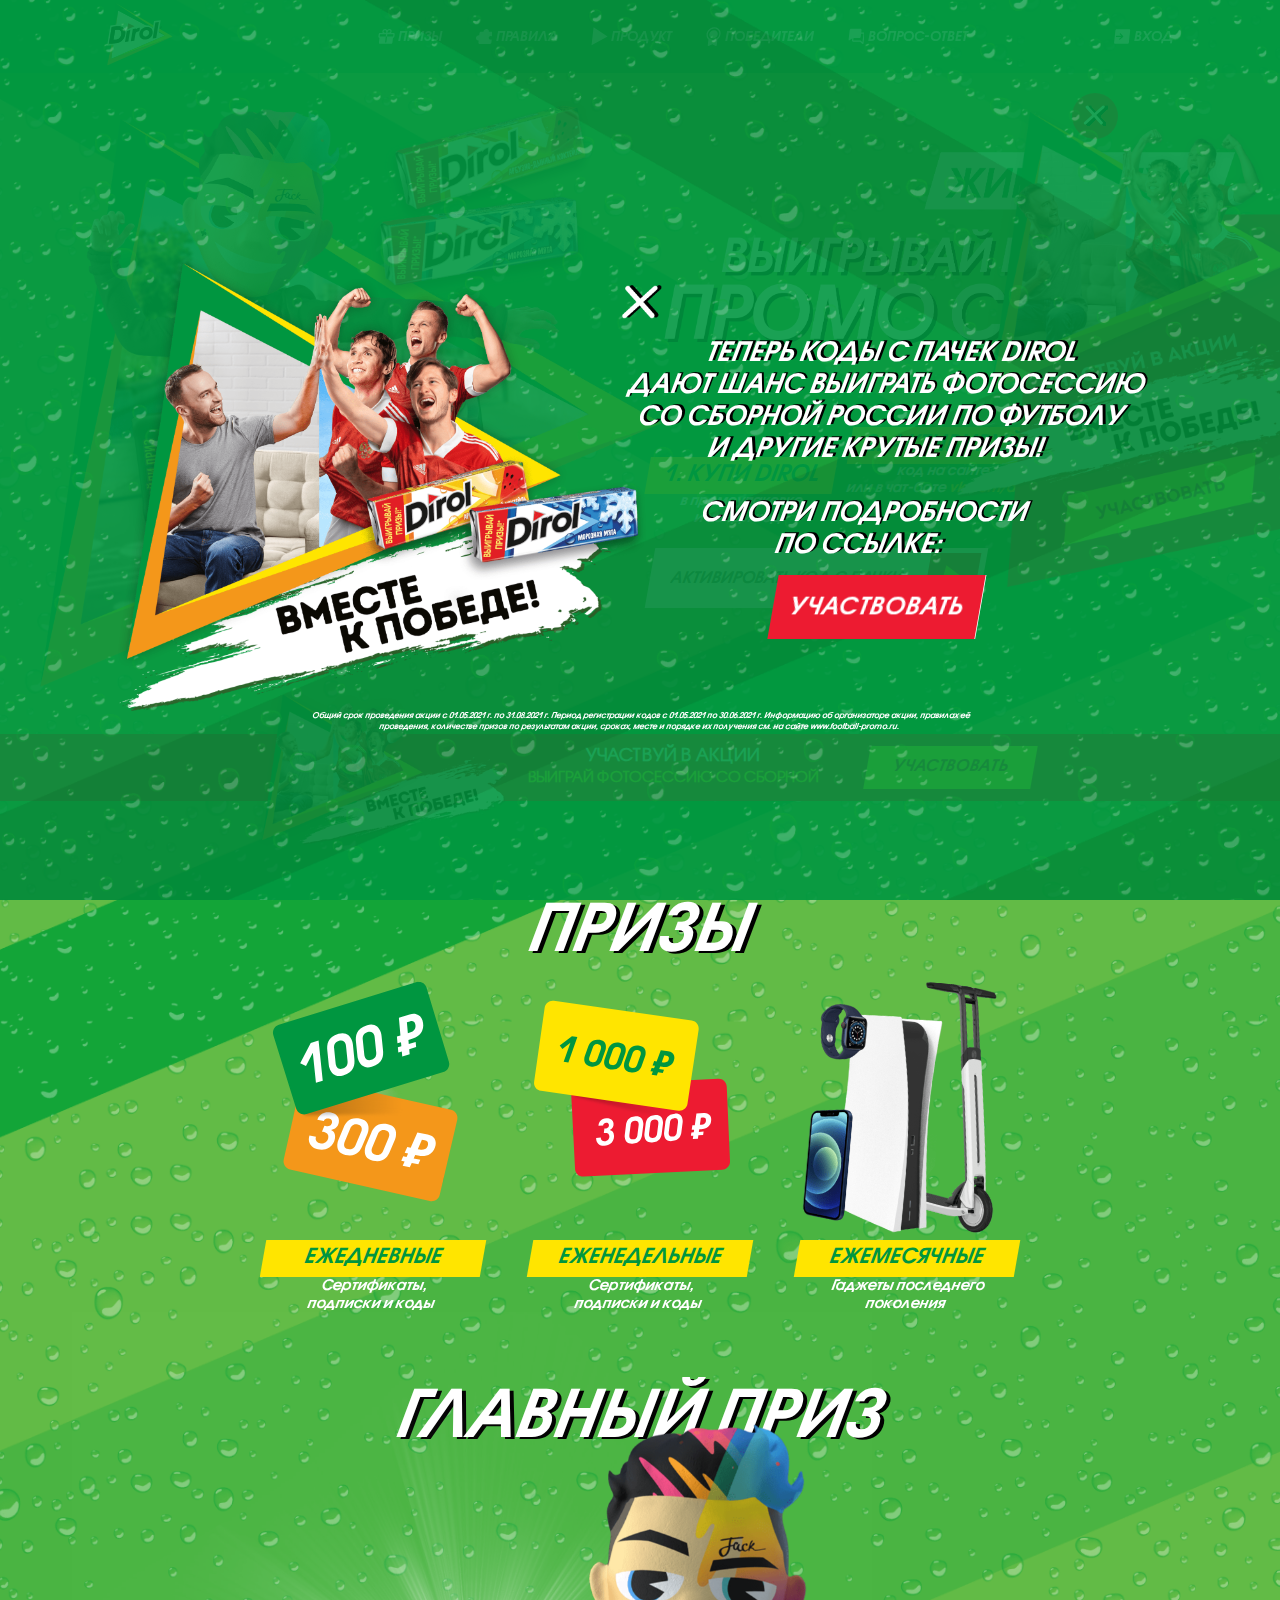
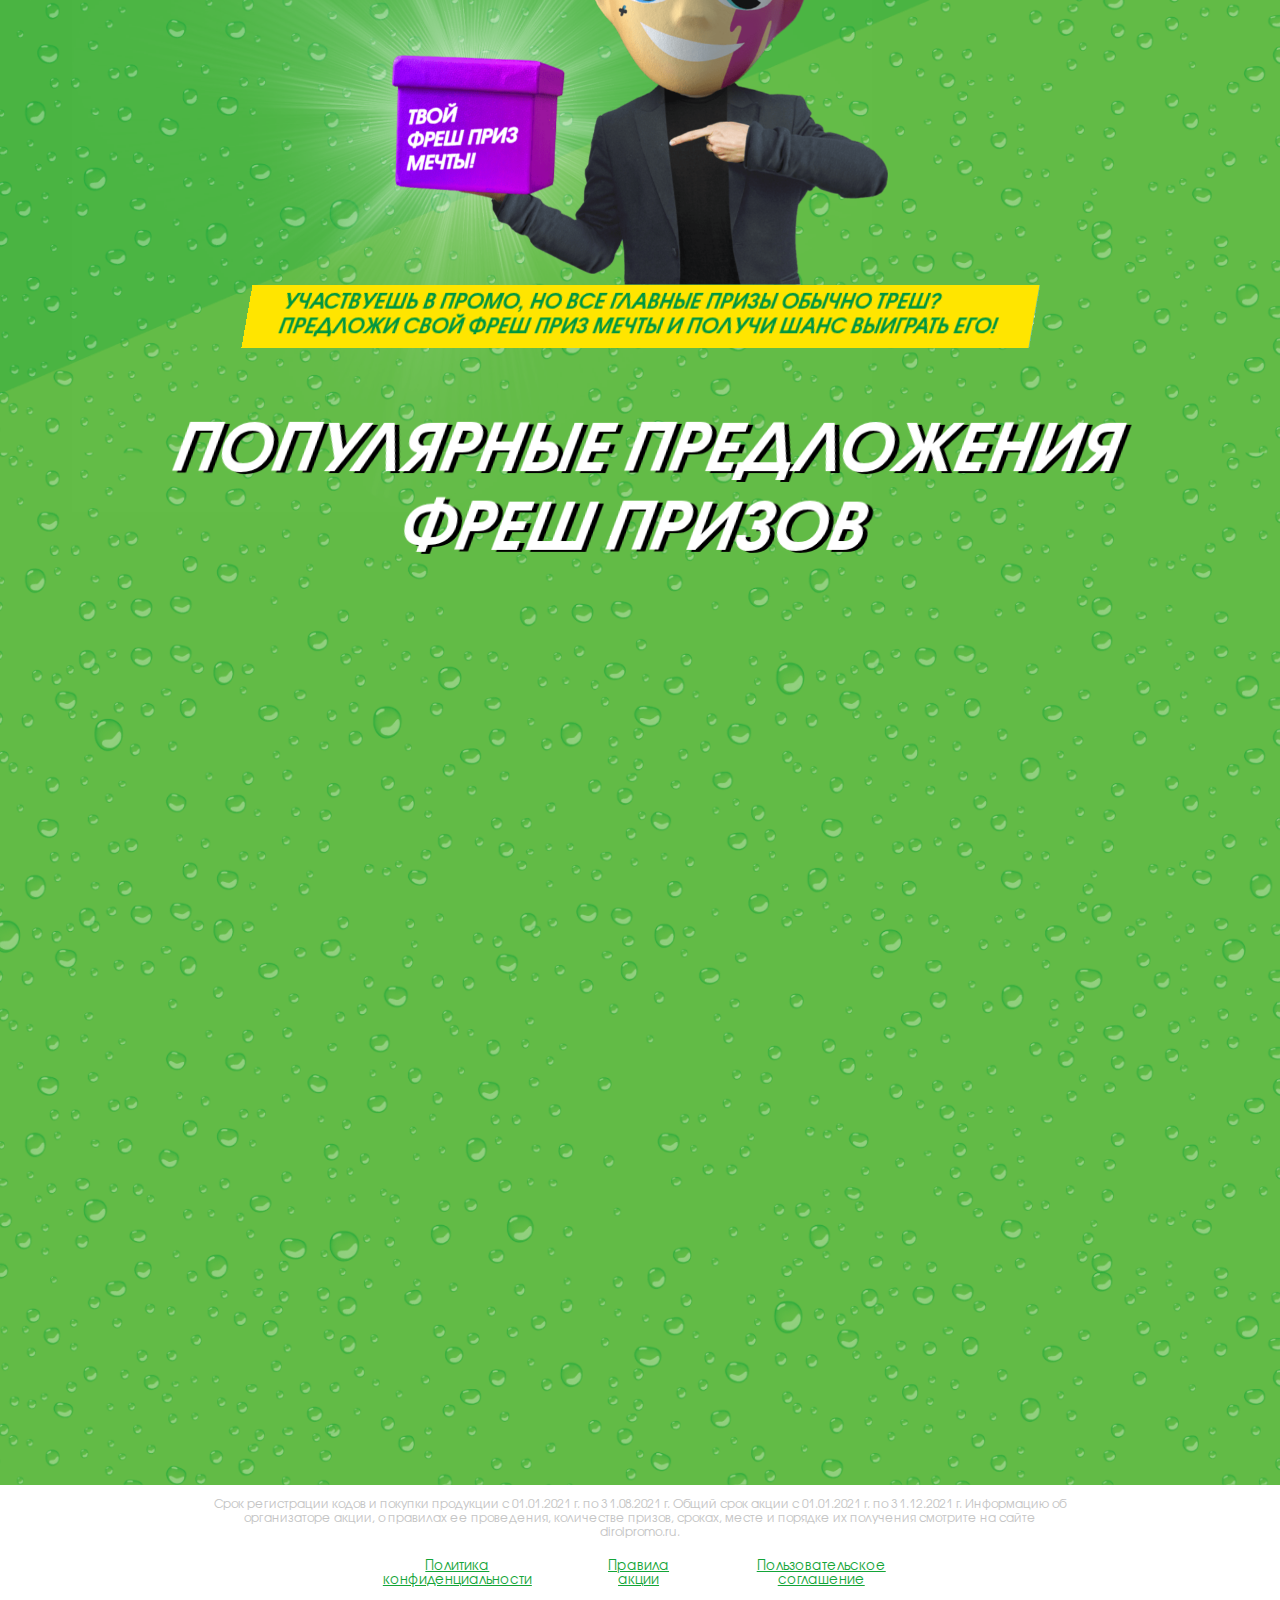
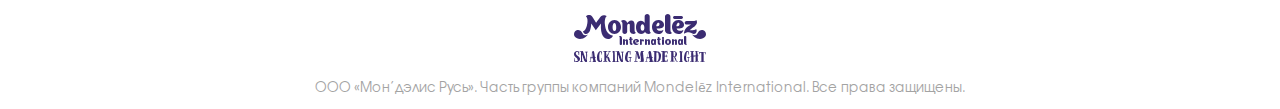
==== commit 1e217333: "Merge branch 'main' of github.com:bemQa/dirol-jack into main" ====
--- a/index.html
+++ b/index.html
@@ -122,255 +122,6 @@
 					<div id="prizes" class="prizes">
 						<div class="title">Призы</div>
 						<div class="prizes-slider">
-							<div class="prize prize1">
-								<div class="prize-img">
-<svg xmlns="http://www.w3.org/2000/svg" viewBox="0 0 900 700"><path class="cls-1" d="M0 9.8l103.5 26.8l140.1-14.3l-127.3-22.3l-116.3 9.8Z" fill="#0b575a" transform="translate(472.2,415.2) scale(1.6,1.6) translate(-121.8,-18.3)"/>
-	<g transform="translate(687.4,281.2) rotate(32) scale(.65,.65) translate(-256,-256)"><g transform="translate(219,276) scale(.9,.9)"><g id="Динамика" transform="translate(-10,257)"><g id="Тело" transform="translate(-2,8) translate(0,0) translate(0,0)"><g id="Плечо-левое" transform="translate(-71,-198) translate(0,0) translate(0,0)"><g transform="translate(100,-61) scale(3.63,3.63) translate(-487,-97.5)"><g transform="translate(442.5,142.6)"><path fill="#e0a57a" d="M-7.2 6.2c0 0 1 .9 3 1.5c2 .7 3.6-3.7 4.2-4.5c.7-0.8 7.5-3.6 8-4.8c0 0-10.2-6.8-10.2-6.8c0 0-4.2 4-5 6.4c-0.8 2.3 0 8.2 0 8.2Z"/></g><g transform="translate(447,143.1)"><path fill="#7f492f" d="M-4.5 2.8c0 0 .8-1.5 2.9-2.3c1.2-0.4 2.3-0.9 2.8-1.3c1.1-0.7 2.1-2 2.1-2c0 0 1.2 1 1.2 1c-0.1 .1-1.2 1.4-2.4 2.3c-0.8 .4-2.1 .8-3.5 1.2c-1.2 .4-2.5 .7-3.1 1.1Z"/></g><g transform="translate(437.4,141.6)"><path fill="#7f492f" d="M1 8.8c-1.2 0-3.3-0.9-3.6-2.1c-0.9-3.6-1.1-6.9-0.2-8.4c1.2-2 5.4-6.9 5.5-7.1c0 0 1 1.2 1 1.2c-0.3 .5-4 4.6-5.2 6.6c-0.4 .7-0.6 3.3 .1 7.5c.2 1.2 2.4 2.3 2.4 2.3Z"/></g><g transform="translate(453,127)"><path id="Контур-1-232" fill="#56504d" d="M-13.5 4.2c-0.2 .8 .5 2.8 4.8 6.2c3.3 2.7 4.7 3.3 6.2 3.7c1.6 .4 2.9 .7 3.9-0.2c1.9-1.7 6.8-7.2 10.1-10.5c3.6-3.5 2.3-12.2-0.6-15.2c-2.8-3-4-3.1-6.8-1.1c-6.7 5-17.4 16.3-17.6 17.1Z" stroke="#000" stroke-width="1.5"/></g></g></g></g></g></g><g transform="translate(219,276) scale(.9,.9)"><g id="Динамика-2" transform="translate(-10,257)"><g id="Тело-36" transform="translate(-2,8) translate(0,0) translate(0,0)"><g id="Плечо-левое-4" transform="translate(-71,-198) translate(0,0) translate(0,0)"><g transform="translate(-84.5,122)"><g transform="translate(184.5,-183) scale(3.63,3.63) translate(-487,-97.5)"><g transform="translate(454.8,150)"><path fill="#e0a57a" d="M-10-6.7c-2.2 1.7-9.1 1.3-9.7 3.1c-0.6 1.8 1.9 4.2 4.6 4.8c2.7 .6 25.7 5.4 25.7 5.4c0 0 7.2 1.5 8.2-1c1-2.4 1.5-9.7 1.5-9.7c0 0-7.7-2.6-7.7-2.6c0 0-4.9 3.9-4.9 3.9c0 0-2.8 .8-6.7-1.1c-3.9-1.9-9.3-4.2-11-2.8Z"/></g><g transform="translate(455.2,149.4)"><path fill="#7f492f" d="M15.5 2.1c.3-0.3 .5-0.7 .8-1.1c.9 .1 1.6 .5 1.8 .9c.1 .3 .1 .6 0 .9c-0.6-0.4-1.4-0.6-2.6-0.7Zm3.5-5.1c.1 .2 .1 .5 0 .8c-0.3-0.3-0.8-0.5-1.5-0.7c.1-0.4 .1-0.7 .1-0.9c.7 .2 1.2 .5 1.4 .8Zm-1.8 1.5c.6 .2 1.1 .5 1.3 .9c.1 .3 .1 .5 0 .8c-0.4-0.3-0.9-0.5-1.7-0.7c.2-0.3 .3-0.7 .4-1Zm2.8 .7c0 0 0 0 0 0c.8-1.3 .6-2.2 .3-2.8c-0.6-1.3-2.7-1.8-4.6-2c-1.3-0.7-3.1-1.4-4.1-0.8c-1 .5-5 3.5-5.8 4.2c-3.3-0.7-6.9-2.3-8.9-3.7c-3.7-2.5-9.9 .8-9.9 .8c0-0.1 6.7-1.3 9 .4c2.2 1.7 6.6 3.9 10.6 3.7c1.3-1 4.9-3.7 5.7-4.1c.5-0.3 3 .8 3.8 1.4c.2 .9-0.4 4.4-1.5 4.6c-0.2 0-0.5-0.1-0.7-0.3c-0.3-0.3-0.4-0.6-0.4-1c0-1.3 1-2.5 1.1-2.7c0 0-1.3 .7-2 1.6c0 0 0 0 0 0c0 0 0 0 0 .1c-0.1 .1-0.1 .2-0.2 .3c-0.5 1-1.8 3.3-5.8 3.5c0 0 2 1.5 4.4 0c.2-0.2 .5-0.3 .7-0.5c0 .1 0 .2 0 .3c.1 .3 .2 .5 .4 .7c-0.2 .1-0.4 .3-0.5 .5c-0.4 .5-0.6 1-0.4 1.5c.5 1.3 2.2 1 3.7 .9c.9 0 1.7-0.1 1.7-0.1c-0.6-0.7-1.7-0.9-2.5-0.9c-1 0-1.4-0.1-1.5-0.3c0-0.5 1-1.2 2.7-1c1.5 .2 2 .5 2.2 .8c.1 .1 .2 .3 .1 .9c-0.2 1-0.9 2-5 1.7c-3.7-0.3-6.5-1.3-6.5-1.3c-0.1 0-4.9-0.6-13-2.5c-11-2.5-11.1-3-11.8-3.8c-0.7-0.9-0.9-3.2-0.9-3.2c-1.1 .8-1.2 2.8-0.4 3.8c.9 1.3 4.4 2.7 12.7 4.7c7.4 1.7 12.2 2.4 13.2 2.5c.9 .3 3.4 1 6.6 1.3c.4 0 1 0 1.6 0c1.9 0 4.5-0.4 5-2.9c0-0.4 .1-0.8 0-1.3c0 0 0 0 0 0c.7-1.2 .7-2.1 .5-2.7c.5-1 .5-1.7 .4-2.3Z"/></g></g></g></g></g></g></g><g transform="translate(219,276) scale(.9,.9)"><g id="Динамика-3" transform="translate(-10,257)"><g id="Тело-37" transform="translate(-2,8) translate(0,0) translate(0,0)"><g transform="translate(29,-259) scale(3.63,3.63) translate(-487,-97.5)"><g transform="translate(466.2,107.6)"><path id="Контур-1-235" fill="#e0a57a" d="M-7.2-1.2c0 0 6-3.7 14.4-2.4c0 0 0 5.9 0 5.9c0 0-12.9 2.6-12.9 2.6c0 0-1.5-6.1-1.5-6.1Z"/></g><g transform="translate(460,109.1)"><path id="Контур-1-236" fill="#7f492f" d="M-1.1-2.8c0 0 .9 6.2 .9 6.2c0 0 1.3-0.6 1.3-0.6c0 0-0.9-6.2-0.9-6.2c0 0-1.3 .6-1.3 .6Z"/></g><g transform="translate(473,107.2)"><path id="Контур-1-237" fill="#7f492f" d="M-1.2-3.5c0 0 1.2 7 1.2 7c0 0 1.2-0.6 1.2-0.6c0 0-0.9-6.2-0.9-6.2c0 0-1.5-0.2-1.5-0.2Z"/></g><g transform="translate(476.4,134.9)"><path fill="#6e6859" d="M-9-25.4c0-0.1-7.8 2.3-10.2 4.7c-2.3 2.4-2.6 7.8-2.3 9.3c.3 1.5 4.1 14 4.1 14c0 0 4.6 18.1 4.6 18.1c0 0 2.6 34.6 2.6 34.6c0 0 7.6-0.3 21.8-1.3c8.1-0.6 13.5-16.8 13.5-16.8c0 0-11-44.7-16.6-53.9c-5.6-9.1-6.6-10.3-17.5-8.8Z"/></g><g transform="translate(471.8,134.6)"><path id="Контур-1-239" fill="#56504d" d="M11.3-8.8c0 0 9.4 41.8 9.1 49.1c0 0-10 20.8-16.7 20.5c-7.2-0.3-10.7 .4-10.7 .4c0 0-1.4-49-4.6-54.6c-3.2-5.6-6-17.1-5.4-21.3c.6-4.3 3.2-7.6 7.9-9c4.8-1.4 10.3-3.2 12.7-1.8c2.4 1.4 7.4 12.4 7.7 16.7Z"/></g><g transform="translate(476.3,133.8)"><path d="M-13.3 14.4c-0.7-2.8-2-6.9-3.4-11.2c-2-6-4.2-12.9-4.1-15c0-3 1.1-6.8 3.4-8.3c2.2-1.4 13.9-4.8 17.9-3c2.3 .9 4.7 1.8 10.1 13.3c4.8 10.1 12.9 44.3 13.7 48.2c0 0 .9-0.2 1.5-0.4c-0.9-4.4-9.1-38.4-13.8-48.5c-5.1-10.9-8-13.7-11.2-14.5c-5.7-1.4-16.6 2.1-19 3.7c-2.9 1.9-3.6 6.3-3.7 9.5c-0.1 2.3 1.6 8.7 3.8 15.5c1.4 4.3 2.7 8.3 3.3 11.1c1.4 5.4 2.8 46.9 2.8 48.5c0 0 1.5 .4 1.5 .4c0-1.6-1.4-43.5-2.8-49.3Z"/></g></g></g></g></g><g transform="translate(219,276) scale(.9,.9)"><g id="Динамика-4" transform="translate(-10,257)"><g id="Тело-38" transform="translate(-2,8) translate(0,0) translate(0,0)"><g id="Голова" transform="translate(-52,-231) translate(0,0) rotate(-14) translate(0,0)"><g transform="translate(85.4,-7.6) rotate(14) scale(3.63,3.63) translate(-487,-97.5)"><g transform="translate(464.9,78)"><path fill="#f7c396" d="M-19.9 11.8c0 0-4.5-1.5-5.6 .7c-1.1 2.2-0.5 7 5.5 9.9c6 2.9 7.3 .6 7.3 .6c0 0 4.3 6.2 7 6.5c2.7 .3 22.1 1.1 24.5 .6c2.3-0.4 7.1-2.2 8-4c.9-1.8 0-25.6 0-25.6c0 0-3.5-7.2-5.4-8.8c-1.8-1.5-6-11.7-6.6-12.5c-0.6-0.8-10.7-9.8-10.7-9.8c0 0-5.8 6.5-13.8 9.7c-8 3.2-17.8 10.1-17.8 10.1c0 0-0.2 1.2-0.2 1.2c0 0 4.5 4.3 6.9 10.4c2.3 6.1 .9 11 .9 11Z"/></g><g transform="translate(485.8,86.9)"><path fill="#b14583" d="M-6.2-16.3c0 0-0.1 6 .4 6.8c.5 .9 1.5 .3 1.2-2.3c-0.5-4.9 1.2-4.9 1.7-3.9c5.8 12.3 7.2 28.7 7.2 33.7c0 0 1.6-0.7 1.6-0.7c0 0 .4-6.2 .4-6.2c0 0-0.5-10.5-4.1-20.6c-1.2-3.2 .5-1.5 1-0.4c2 4.5 3 12.4 3 12.4c0 0-0.3-12-0.3-12c0 0-6.8-8.5-6.8-8.5c0 0-5.3 1.7-5.3 1.7Z"/></g><g transform="translate(473.9,58.9)"><path fill="#f7d919" d="M-9.9-6.9c0 0-0.1 4.5-0.5 8.3c-0.4 3 1.7 3.5 1.9-1.1c.2-4.3 .8-5.8 2.1-5.1c.7 .3 .1 3.5 0 5.1c-0.2 3.5-1.1 6.9 .1 7.4c1.5 .6 1.4-3.2 1.7-7.4c.3-6 4.7-4 4.7 .2c0 4.3 .6 11 .6 11c0 0 10.1-1.1 10.1-1.1c0 0-3-6.8-4-9.4c-1.1-2.7-5.8-7.1-5.8-7.1c0 0-5.9-5.4-5.9-5.4c0 0-5 4.6-5 4.6Z"/></g><g transform="translate(455.2,92.4)"><path d="M-0.2-1.9c.6 0 .5 1 .6 1.4c0 0 .3 0 .7-0.1c.5 0 .6 .4 .5 .8c0 .2-0.5 .3-1.1 .3c0 0 .1 .6 .2 1c.1 .4-0.5 .4-0.7 .4c-0.2 0-0.4-0.3-0.5-0.7c0-0.4-0.1-0.7-0.1-0.7c0 0-0.7 .1-0.9-0.2c-0.2-0.4-0.2-0.8 .2-0.8c.3-0.1 .5 0 .7 0c0 0-0.2-0.6-0.2-1c0-0.3 .2-0.4 .6-0.4Z"/></g><g transform="translate(473.9,55.8)"><path id="Контур-3" d="M3.2-0.8c-0.1 0-0.2 .1-0.2 0c-0.2 0-0.2-0.2-0.3-0.4c-0.2-0.1-0.3-0.3-0.5-0.4c0 .1 0 .3 0 .4c-0.1 .6-0.3 1.1-0.5 1c-0.1 0-0.2-1.3-0.2-1.4c0-0.1-0.3-0.3-0.4 .1c-0.2-0.1-0.7-0.3-1 .1c-0.1 0-0.1 .1-0.2 .2c-0.1 .1-0.4 .4-0.7 .8c-0.1-1-0.1-1.2-0.1-1.9c.5-0.5 1-0.9 1.4-1.2c-0.1-0.1-0.2-0.2-0.2-0.3c-0.2 0-0.3 .1-0.5 .2c-1 .8-3.3 3.2-3 3.7c0 0 .9-1 1.9-2c.1 .4 0 .7 .2 1.8c-0.4 .5-0.9 1-1.2 1.5c-0.9 1.3 0 2.4 .9 1.9c1-0.6 .7-1.8 .6-3.3c.2-0.2 .4-0.4 .6-0.6c-0.1 .8 0 1.9 .6 1.7c.9-0.2 .8-1.2 .8-1.2c0 0 .2 .7 .6 .5c.5-0.3 .7-1 .7-1c0 .1 .3 .6 .9 .2c0 0 .1-0.1 .1-0.2c-0.1 0-0.2-0.1-0.3-0.2Z"/><path id="Контур-2" d="M-1.1 2c-0.3 1.4-1.2 .8-0.9 .1c0-0.4 .4-1 .9-1.6c0 .5 0 1.1 0 1.5Z"/><path id="Контур-1-245" d="M.4 .4c-0.1-0.4-0.1-1.5 .2-1.6c.2 0 .4 .1 .4 .2c0 .8-0.5 1.8-0.6 1.4Z"/></g><g transform="translate(445.1,55)"><path fill="#26231c" d="M-19.6 12.5c0 0-3-2.7-3-2.7c0 0-1 1.4-0.9 2.7c.2 1.3 .5 3.1 .5 3.1c0 0-3.1-3-3.1-3c0 0 .6 4.8 1.2 5.4c.6 .6 1.7 1.9 1.7 1.9c0 0-0.4 2.4 .9 3.3c1.3 1 2.8 2 2.8 2c0 0 7.8-9.8 10.7-12.2c2.8-2.4 21.1-12.5 24.5-14.4c3.5-2 7.5-5.1 8.3-6.9c.8-1.8 2.1-7.9-1.5-12.4c-3.6-4.5-7.8-3.5-7.8-3.5c0 0 1.8 2.8 1.8 2.8c0 0-4-1.2-7.1-1.2c-3 0-4.1 .5-4.1 .5c0 0 3.5 2.8 3.5 2.8c0 0-4.9-0.2-6.4 .1c-1.5 .4-1.8 .6-1.8 .6c0 0 4.4 2.6 4.4 2.6c0 0-7.5 1.5-11.3 4.5c-3.7 2.9-9.4 8.9-10.7 12.5c-1.4 3.6-2.6 11.5-2.6 11.5Z"/></g><g transform="translate(450.1,40.2)"><path fill="#ea538c" d="M1.5 3.8c2.2 .5 2.7-0.6-1.2-1.4c-2.7-0.7-2.4-0.9-2.1-1c.8-0.5 6.1 .1 9.3 2.4c3.3 2.4 1.9-10-3.6-9c-5.4 1-8.2 1.5-8.2 1.5c0 0 3.7 2.2 3.7 2.2c0 0-8.1 2.3-10.2 4.6c5.2-0.7 10.7 .3 12.3 .7Z"/></g><g transform="translate(461.6,43.2)"><path fill="#55bad8" d="M-10.8-11c0 0-0.4 1.2-0.4 1.2c0 0 3.9 2.9 3.9 2.9c0 0 1.4 19.6 1.4 19.6c0 0 12.1-4 14.3-11c2.8-9-5.7-13.9-10.3-14.4c0 0 1.9 3.1 1.9 3.1c0 0-7-2-10.8-1.4Z"/></g><g transform="translate(441,59.9)"><path fill="#f6a824" d="M6.9 .4c0 0-3.2-1.6-6.4-2.3c-4-1 3.7 2.3 2.3 2.5c-0.7 .2-1 0-3.2-0.8c-2.2-0.7-4.8-1.8-5.6-1.5c-0.9 .4 4.8 2.6 7.2 4.6c0 0 5.7-2.5 5.7-2.5Z"/></g><g transform="translate(433.7,66.9)"><path fill="#f6a824" d="M3.4 .5c0 0-3.1-1.6-4.9-1.9c-1.9-0.2 2.3 1.8 3.9 3c0 0 1-1.1 1-1.1Z"/></g><g transform="translate(435.5,80.5)"><path fill="#6e6859" d="M1.7-12.6c0 0 3.4 4.7 5.6 8.2c2.3 3.6 2.6 10.4 2.6 10.4c0 0-0.4 3.4-0.4 3.4c0 0-4.6-1-5.5 0c-0.8 .9-1.2 3.2-1.2 3.2c0 0-5-2.3-8.8-6.3c-3.8-3.9-3.9-6.6-3.9-6.6c0 0 8.5-11.8 11.6-12.3Z"/></g><g transform="translate(431.8,75.3)"><path fill="#56504d" d="M4.7-7.2c-0.8 .6-1.4 1.1-2 1.5c-5.2 4.4-8.9 10.6-8.9 10.6c0 0 1 2.3 1 2.3c0 0 5.6-7.9 11.4-12.7c0 0-1.5-1.5-1.5-1.7Z"/></g><g transform="translate(450.7,60.4)"><path fill="#e0a57a" d="M13.2-8.8c-1.3 .9-3.2 2.4-4.6 3.1c-4.4 2.4-15.7 8.5-22.1 12.9c0 0 0 0 0 0c.2 .1 1.6 1.6 1.6 1.6c.7-0.5 1.3-0.9 1.9-1.3c4.5-2.7 15.9-8.2 23.2-12.8c.3-1.1 0-2.4 0-3.5Z"/></g><g transform="translate(467.2,51.3)"><path fill="#f5a522" d="M1.9-3.8c0 0-2.4 2-5.1 4.1c0 1.1 .1 2.4 0 3.5c3-2 5.6-4.1 6.4-5.6c0 0-1.3-2-1.3-2Z"/></g><g transform="translate(444.8,94.2)"><path fill="#e0a57a" d="M2.3-3.1c0 0 5.2 9.1 5.2 9.1c0 0-2.1 1.7-6.2 .5c-4.1-1.2-8.8-6.1-6.7-10.2c2.1-4 7.7 .6 7.7 .6Z"/></g><g transform="translate(476.4,60.7)"><path id="Контур-1-256" d="M-4.2 4.2c0 0 5.6-5.3 5.9-5.5c.3-0.3 2.6 .5 2.6 .5c0 0-0.6-1.3-0.6-1.3c0 0-1.8-1.8-3.1-2.1c0 0-4.2 2.9-4.9 3.6c0 0 .1 4.8 .1 4.8Z"/></g><g transform="translate(442.6,78.8)"><path d="M3.6 11.6c0 0-1.5-0.4-1.5-0.4c0 0 .7 .2 .7 .2c0 0-0.7-0.2-0.7-0.2c0-0.1 2.5-9.7-8.4-21.8c0 0 1.1-1 1.1-1c11.5 12.7 8.9 22.8 8.8 23.2Z"/></g><g transform="translate(431.8,87.1)"><path d="M6.5 7.1c-10.8-4.9-13.5-13.4-13.6-13.7c0 0 1.4-0.5 1.4-0.5c.1 .1 2.7 8.2 12.8 12.8c0 0-0.6 1.4-0.6 1.4Z"/></g><g transform="translate(465.8,77.9)"><path fill="#7f492f" d="M12 31.2c-6.8 0-16.5-0.4-18.5-0.9c-2.6-0.7-6.2-4.6-7.4-6.1c-1 .4-3.4 .8-7.5-1.1c-3.6-1.7-6.5-5.3-6.6-8.3c-0.1-1.5 .5-3.2 2.2-3.8c4.1-1.4 7.1 2.2 7.1 2.2c0 0-4.7-2.3-6.9-0.4c-2.4 2 1.4 7.3 4.9 8.9c4.6 2.2 7.2 .6 7.2 .6c0 0 5.3 6 7.4 6.5c2.7 .8 21.3 1.1 24.1 .7c1.5-0.3 6.7-1.3 7.7-4.4c.9-2.8 .2-22.8-0.9-25.5c-1.1-2.6-6.2-8.5-6.2-8.6c0 0-0.1-0.1-0.1-0.1c-0.1-0.1-3.3-8.6-5-10.8c-1.6-2.3-10.7-10-10.8-10.1c0 0 1-1.2 1-1.2c.4 .4 9.3 8 11 10.4c1.7 2.3 4.7 10 5.1 11c.5 .7 5.3 6.2 6.4 8.9c1.2 3 1.9 23.3 .9 26.4c-1.2 3.9-6.6 5.1-8.9 5.5c-0.9 .1-3.3 .2-6.2 .2Z"/></g><g transform="translate(481.3,76.8)"><path fill="#701351" d="M10.7 .2c-1-2.7-5.8-8.2-6.3-8.9c-0.5-0.9-3.4-8.7-5.1-11c-1.7-2.4-10.6-10-11-10.3c0 0-1 1.1-1 1.1c.1 .1 9.1 7.9 10.8 10.1c1.7 2.3 4.9 10.7 4.9 10.8c0 0 .1 .1 .1 .1c.1 .1 5.2 6.1 6.3 8.7c1 2.7 1.7 22.7 .8 25.4c-0.2 .8-0.7 1.4-1.3 2c0 0 0 1.8 0 1.8c1.2-0.8 2.3-1.9 2.8-3.3c1-3.1 .3-23.4-1-26.5Z"/></g><g transform="translate(455.5,69.9)"><path id="Контур-1-261" d="M6.7-8c0 0 .9 2.8 .9 4.6c0 0-8.9 4.5-10.6 5.7c-1.7 1.1-4.6 5.7-4.6 5.7c0 0 1-6.3 2.3-8.6c1.3-2.3 12-7.4 12-7.4Z"/></g><g transform="translate(444.6,55.5)"><path d="M-24.8 13.6c-0.1 3.6 2.9 5.3 2.9 5.3c0 0-0.5 3.5 2.5 5c1.5-2.3 7.9-10.9 17.8-16.9c3.8-2.3 7.8-4.3 11.3-6.1c6.6-3.5 12.4-6.4 14.2-9.4c1.4-2.4 1.9-6.9-0.1-10.4c-1.4-2.7-4-4.3-7.4-5c1.9 2 2.4 4.3 2.4 4.3c0 0-6.7-4.2-12.2-2.8c3 1 4.6 4.3 4.6 4.3c0 0-5-2-9-0.8c2.4 .6 4.8 2.8 4.8 2.8c0 0-9.7 .6-17.8 9.6c-8.2 9-7.5 19.8-7.5 19.8c-0.1-0.1-2.2-0.5-3.4-3.3c-0.9 2.2 .4 6.4 .4 6.4c0 0-2-1-3.5-2.8Zm5.9 12.1c0 0-0.5-0.2-0.5-0.2c-3.5-1.3-4.1-4.2-3.9-6c-4.1-3.1-2.1-8.3-2.1-8.3c0 0 1.3 1.7 2.3 2.2c-0.8-3.2 1.2-6.1 1.2-6.1c0 0 1.2 2.8 2.5 3.7c0-3.5 .9-11.3 7.5-18.5c6.2-6.9 12.6-8.8 15.7-9.3c-2.3-1.6-5.4-1.8-5.4-1.8c0 0 3.2-2.8 8.8-1.9c-1.8-1.4-4.3-2.2-4.3-2.2c0 0 5.6-3 12.7 0c-0.9-1.5-2.5-2.7-2.5-2.7c6.6-0.3 10.6 3.1 12 5.7c2.3 4.1 1.8 9.1 0 12c-1.9 3.3-7.6 6.2-14.7 9.9c-3.5 1.8-7.5 3.9-11.3 6.1c-10.9 6.5-17.6 16.8-17.6 16.9c0 0-0.4 .5-0.4 .5Z"/></g></g></g></g></g></g><g transform="translate(219,276) scale(.9,.9)"><g id="Динамика-5" transform="translate(-10,257)"><g id="Тело-39" transform="translate(-2,8) translate(0,0) translate(0,0)"><g id="Голова-20" transform="translate(-52,-231) translate(0,0) rotate(-14) translate(0,0)"><g transform="translate(85.4,-7.6) rotate(14) scale(3.63,3.63) translate(-487,-97.5)"><path id="Контур-1-263" fill="#fff" d="M477.4 68.1c-5.3 2.9-1.9 7.1-1.9 7.1c0 0 .3-2 3.5-3.9c2.7-1.7 5.6-2.1 5.6-2.1c0 0-3.2-3.3-7.2-1.1Z"/><g transform="translate(91.6,1.5) scale(.84,.84)"><g transform="translate(457.8,82.8)"><path id="Контур-1-264" fill="#5bb6c0" d="M0-0.2c0 0 2.7-4.3 2.7-4.3c-0.8-0.6-2-0.5-2.9-0.8c-1.8-0.6-4 1.3-4 4.2c0 2.9 2.5 5.6 5.4 5.6c3 0 4.3-1.8 3.8-5.4c0-0.1-5 .7-5 .7Z"/></g><g transform="translate(458.4,82.1)"><path id="Контур-1-265" d="M.9-0.6c0 0 1.2-3.3 1.2-3.3c-0.6-0.3-1.3-0.6-2.1-0.6c-2.5 0-3.9 1.2-3.9 3.6c0 2.5 1.8 5.1 4.3 5.1c2.5 0 4.1-1.7 4.1-4.2c0-0.1-0.1-0.2-0.1-0.2c0 0-3.5-0.4-3.5-0.4Z"/></g></g><g transform="translate(480.3,73.1)"><path id="Контур-1-266" fill="#f7c396" d="M-4.7 2.1c0 0 1.4-2.5 3.5-4c2.9-2 4.8-1.9 5.7-1.8c0 0-2.1 3.1-3.6 4.1c-2 1.2-2.8 1.6-5.6 1.7Z"/></g><g transform="translate(480.3,73.1)"><path id="Контур-1-267" fill="#b14583" d="M-1.2-1.9c2.9-2 4.8-1.9 5.7-1.8c0 0 .3 3.3-0.6 4.5c-1.6-3.8-3.3-2-2.9 .2c-0.6 .3-1.1 .6-1.6 .7c-0.2-1.6-0.5-2.9-0.6-3.6Z"/></g><g transform="translate(479.1,70.5)"><path id="Контур-1-268" fill="#f7c396" d="M5.6-1.2c0 0-3.5-4-7.8-3.8c-4.4 .2-6.4 5.2-2.3 8.7c0 0 .7 .4 .7 .4c0 0 .6-1.2 1.8-2.3c1.9-1.5 4.9-3 7.6-3Z"/></g><g transform="translate(479.1,70.5)"><path id="Контур-1-269" fill="#f7d919" d="M5.6-1.2c0 0-3.2-4.7-7.5-4.5c-1 .1-2.2 .2-3 .7c.5 1.9 1.2 4.7 1.2 4.7c0 0 1 .6 2.2-0.4c1.8-1.6 4.9-0.9 7.1-0.5Z"/></g><g transform="translate(479.1,70.5)"><path id="Контур-1-270" fill="#e0a57a" d="M5.6-1.2c0 0-2.1-2.9-6.4-2.7c-4.3 .2-4.8 5.3-3.7 7.6c0 0 .7 .4 .7 .4c0 0 .8-0.9 2-1.9c1.9-1.5 4.7-3.4 7.4-3.4Z"/></g><g transform="translate(479.7,71.8)"><path id="Контур-1-271" d="M-4.2 3.4c0 0 3.1-4.6 9.2-5.8c0 0-0.6-1-4.2 0c-2.8 .8-5.8 4-5 5.8Z"/></g><g id="Группа-43" transform="translate(480.3,73.1)"><path id="Контур-1-272" fill="#701351" d="M-2.5 1.6c0 0 2.9-2.5 5-3.2c0 0-1 2.1-5 3.2Z"/></g></g></g></g></g></g><g transform="translate(219,276) scale(.9,.9)"><g id="Динамика-6" transform="translate(-10,257)"><g id="Тело-40" transform="translate(-2,8) translate(0,0) translate(0,0)"><g id="Голова-21" transform="translate(-52,-231) translate(0,0) rotate(-14) translate(0,0)"><g transform="translate(85.4,-7.6) rotate(14) scale(3.63,3.63) translate(-487,-97.5)"><g transform="translate(479.3,83.7)"><path fill="#e0a57a" d="M-3.2 1.5c0 0 4.7-2 5.7-4.5c0 0 .7 1.8 .7 1.8c0 0-0.6 2.3-0.6 2.3c0 0-1.6 1.1-3.3 1.5c-1.7 .4-2.5-1.1-2.5-1.1Z"/></g><g transform="translate(476.5,84.5)"><path fill="#7f492f" d="M2 1.7c-0.5 .3-2.6 .4-3.3-0.4c-0.7-0.8-0.7-2.5-0.2-3.4c0 0 .4 2.2 1 2.8c.5 .4 2.5 1 2.5 1Z"/></g><g transform="translate(477.7,75.2)"><path fill="#7f492f" d="M4.2 9.6c.5-1.7-0.1-3.4-0.4-3.8c-0.3-0.2-1.9-0.6-3.2-0.8c-0.3-0.1-0.5-0.4-0.6-0.5c-1.7-2.4-4-5.6-5.5-7.8c-0.3-0.5-0.6-1.3-0.6-2c-0.2-3.3 .3-4.3 .3-4.3c0 0 .7 4.7 1.1 5.2c1.9 2.6 5.6 7.9 5.6 7.9c0 0 .2 .2 .4 .3c1 .1 3 .4 3.5 1c1.5 2.1-0.6 4.8-0.6 4.8Z"/></g></g></g></g></g></g><g transform="translate(219,276) scale(.9,.9)"><g id="Динамика-7" transform="translate(-10,257)"><g id="Тело-41" transform="translate(-2,8) translate(0,0) translate(0,0)"><g id="Голова-22" transform="translate(-52,-231) translate(0,0) rotate(-14) translate(0,0)"><g transform="translate(85.4,-7.6) rotate(14) scale(3.63,3.63) translate(-487,-97.5)"><g transform="translate(475.8,90.3)"><path id="Контур-1-276" fill="#fff" d="M8.4-5.3c0 0 .2 3.2 .2 4c0 0 1.5 1.1 2.1 2.6c0 0-3.6 3.1-8.8 3.5c-5.2 .5-12.6-1.2-12.6-1.2c0 0 .6-1.8 .6-1.8c0 0 .9-1.1 .9-1.1c0 0 7.6 .3 11.6-1.5c4-1.7 6-4.5 6-4.5Z"/></g><g transform="translate(466.2,92.3)"><path id="Контур-1-277" fill="#7f492f" d="M2-2.7c0 0-2.3 1.7-2.6 5.6c0 0-1.4-1.2-0.4-3.6c.9-2.2 3-2 3-2Z"/></g><g transform="translate(476,87.5)"><path id="Контур-1-278" fill="#7f492f" d="M-6.8 4.3c-1.7 0-2.7-0.2-2.8-0.2c0 0 .3-1.2 .3-1.2c.9 .1 3.5 .7 8.2-0.6c7.5-2.1 10.1-6 10.5-6.6c0 0 .2 1.6-1.2 3.1c-1.7 1.7-4.7 3.6-9.1 4.7c-2.4 .6-4.4 .8-5.9 .8Z"/></g><g transform="translate(476.7,93)"><path id="Контур-1-279" fill="#7f492f" d="M-11.6 .8c0 0 .5-0.9 .5-0.9c.6 .3 5.1 2.5 11.2 1.8c6.9-0.9 11.5-4.9 11.5-5c0 0-0.1 1.8-1.7 3c-1.9 1.3-4.8 3.1-9.6 3.4c-8.4 .6-11.7-2.2-11.9-2.3Z"/></g><g transform="translate(485.6,95.4)"><path id="Контур-1-280" fill="#7f492f" d="M-3.1 1.3c3.9-0.9 5.8-3.3 5.9-3.3c0 0 .3 1.6-1.8 2.9c-1.9 1.1-4.1 .4-4.1 .4Z"/></g></g></g></g></g></g><g transform="translate(219,276) scale(.9,.9)"><g id="Динамика-8" transform="translate(-10,257)"><g id="Тело-42" transform="translate(-2,8) translate(0,0) translate(0,0)"><g id="Голова-23" transform="translate(-52,-231) translate(0,0) rotate(-14) translate(0,0)"><g transform="translate(85.4,-7.6) rotate(14) scale(3.63,3.63) translate(-487,-97.5)"><g transform="translate(458.9,78.5)"><path fill="#e0a57a" d="M-6.8 7.3c0 0-2.4-3.8 .3-9.2c2.6-5.4 9-4.9 10.9-4.1c2.9 1.2 4.4 4.4 4.8 5.6c0 0-16 7.7-16 7.7Z"/></g><g transform="translate(460.2,82.3)"><path fill="#fff" d="M-6.3 6.6c0 0 4.4 1.5 9.2-0.7c5.6-2.5 5.6-7.3 5.6-7.3c0 0-1.7-6.7-9.1-5.8c-6.7 .7-7.9 8.7-5.7 13.8Z"/></g><g transform="translate(457.8,82.8)"><path fill="#308ac9" d="M0-0.2c0 0 2.7-4.3 2.7-4.3c-0.8-0.6-2-0.8-2.9-0.8c-2.9 0-5.3 2.4-5.3 5.3c0 2.9 2.4 5.3 5.3 5.3c2.9 0 5.7-2.6 5.2-6.2c0-0.1-5 .7-5 .7Z"/></g><g transform="translate(458.4,82.1)"><path d="M.1-0.1c0 0 2-3.8 2-3.8c-0.6-0.3-1.3-0.6-2.1-0.6c-2.5 0-4.5 2-4.5 4.5c0 2.5 2 4.5 4.5 4.5c2.5 0 4.5-2 4.5-4.5c0-0.1-0.1-0.2-0.1-0.2c0 0-4.3 .1-4.3 .1Z"/></g><g transform="translate(459.9,81)"><path d="M-6 7.8c-3.1-6.4 1.2-13.9 7-13.6c5.9 .4 7.8 5.7 7.8 5.7c0 0 .3-5.1-6.2-7.1c-2.1-0.6-4.1-0.2-5.7 .5c-2.7 1.3-4.5 4-4.9 6.3c-1.1 5.9 2 8.2 2 8.2Z"/></g></g></g></g></g></g><g transform="translate(219,276) scale(.9,.9)"><g id="Динамика-9" transform="translate(-10,257)"><g id="Тело-43" transform="translate(-2,8) translate(0,0) translate(0,0)"><g id="Плечо-правое" transform="translate(-23,-204) translate(0,0) translate(0,0)"><g transform="translate(52,-55) scale(3.63,3.63) translate(-487,-97.5)"><g transform="translate(504.9,114.2)"><path fill="#f7c396" d="M-8.6-5.4c0 0 4.8-0.8 9-0.7c4.2 0 3.7-0.4 6.1 .9c2.5 1.2 4.1 6.2 2.3 8.2c-1.9 2-16.1 3.5-16.1 3.5c0 0-3.3-8.2-1.3-11.9Z"/></g><g transform="translate(504.6,114)"><path fill="#e0a57a" d="M-6.1-5.2c0 0-1 5.7 1.1 9c0 0 3.2 .1 7.4-0.4c5.4-0.7 7.3-1.8 7.3-1.8c0 0-0.4 2.2-2 3c-1.6 .8-14.8 2.1-14.8 2.1c0 0-2.6-6.7-2-10c.7-3.4 3-1.9 3-1.9Z"/></g><g transform="translate(487.9,116.7)"><path fill="#56504d" d="M9.5-9.5c0 0-1.5 1.1-1.5 4.8c0 3.7 1.7 8.6 1.7 8.6c0 0 5.9 0 5.9 0c0 0 1.5 3.2-2.5 4.1c-4 .8-16 1.5-18.9 .8c-2.9-0.6-8.4-4.2-9.9-7.4c-1.4-3.2-0.5-8.7 9.2-9.6c9.6-0.9 16-1.3 16-1.3Z"/></g><g transform="translate(484.6,111.6)"><path fill="#6e6859" d="M-11.4-0.2c0 0-0.3 2.8 3.7 3.4c6.6 1 18.7 0 18.7 0c0 0 .7-7.4 .7-7.4c0 0-18.8 1.1-18.8 1.1c0 0-4.3 2.9-4.3 2.9Z"/></g><g transform="translate(486.6,116.5)"><path d="M.3 10.1c-2.3 0-4.5-0.1-6.1-0.5c-6.9-1.8-9.7-7.1-9.3-11.4c.3-4.5 2.6-6.5 8-6.8c7.4-0.6 18-1.5 18.2-1.5c0 0 .1 1.5 .1 1.5c-0.1 0-10.8 .9-18.2 1.4c-5.2 .4-6.8 2.3-7.1 5.6c-0.3 3.6 2.6 8.2 8.7 9.7c6.1 1.6 20.5-0.8 20.6-0.8c0 0 .3 1.4 .3 1.4c-0.5 .1-8.5 1.4-15.2 1.4Z"/></g><g transform="translate(503.5,108.3)"><path fill="#7f492f" d="M-7.9 1.4c0 0 .2-1.5 .2-1.5c.2-0.1 3.2-0.6 6.5-0.9c6.3-0.4 9.1 1.7 9.1 1.7c0 0-5.6-0.6-8.8-0.2c-3.4 .5-7 .9-7 .9Z"/></g><g transform="translate(505.5,119.3)"><path fill="#7f492f" d="M-8 2.1c0 0-0.1-1.5-0.1-1.5c.1 0 12.5-0.6 16.2-2.7c0 0-0.4 2.1-6.2 3.1c-4.2 .7-9.6 1.1-9.9 1.1Z"/></g><g transform="translate(499.5,115.7)"><path d="M3.4 5.2c.1 1.9-0.4 2.4-0.9 2.7c-0.4 .3-1.2 0-2.1-0.7c-2.6-2.1-4-10-3.5-12.6c.3-1.5 .9-2.4 1.4-2.5c.1 0 .1 0 .2 0c.2 0 1.8-0.3 2.5-0.3c-1-1.3-1.8-1.3-2.9-1.2c-0.9 .2-2.1 .9-2.7 3.7c-0.6 3 .9 11.5 4 14.1c1.1 .8 2 1.1 2.7 1.1c.5 0 .9-0.1 1.2-0.3c1.2-0.6 1.9-1.8 1.7-4.2c0 0-1.1 .1-1.6 .2Z"/></g></g></g></g></g></g><g transform="translate(219,276) scale(.9,.9)"><g id="Динамика-10" transform="translate(-10,257)"><g id="Тело-44" transform="translate(-2,8) translate(0,0) translate(0,0)"><g id="Плечо-правое-3" transform="translate(-23,-204) translate(0,0) translate(0,0)"><g id="Рука-правая" transform="translate(137,21) translate(0,0) translate(0,0)"><g transform="translate(-85,-76) scale(3.63,3.63) translate(-487,-97.5)"><g transform="translate(523.3,103.6)"><path id="Контур-1-294" fill="#f7c396" d="M-16.3 6.8c-1 2.4 0 6.4 1.1 7.4c1.1 1 6.5 .7 9-1.5c2.5-2.2 15.1-12.1 15.1-12.1c0 0 3.6-1.9 4.5-3.5c0 0 2.1 .7 3-1.6c.9-2.3 0-5.2 0-5.2c0-0.1-5.3-5.5-5.3-5.5c0 0-5 1.5-5 1.5c0 0-2.5 2.2-2.5 2.2c0 0-1.1 7.4-1.1 7.4c0 0-14.2 6.2-14.2 6.2c0 0-4.6 4.7-4.6 4.7Z"/></g><g transform="translate(524.2,107)"><path id="Контур-1-295" fill="#e0a57a" d="M15.2-12.6c0 0 .8 1.5-0.4 1.3c-1.2-0.2-1.4-0.1-1.9 .8c-0.5 .9-0.8 3.6-2.9 5.1c-1.1 .7-2.3 .9-2.3 .9c0 0-4.7 4.5-13.2 10.5c-2.3 1.6-6.1 4.1-10.9 4.3c0 0 .9 2.3 4.6 1.3c3.6-1 20.2-14.5 20.2-14.5c0 0 5.2-3.8 5.2-3.8c0 0 2 1.1 2.4-1.9c.4-2.9-0.8-4-0.8-4Z"/></g><g transform="translate(520.8,111.5)"><path id="Контур-1-296" fill="#7f492f" d="M12.7-7c-0.1 .1-3.8 3.5-10.6 8.6c-6.8 5.1-9.6 6.1-11.7 6.3c-1.3 0-2.9-1-3.1-1.6c0 0 1.6 .5 3.1 .3c1.7-0.3 3.1-0.6 10.8-6.2c6.8-4.9 10.2-8.3 10.3-8.3c0 0 1.2 .9 1.2 .9Z"/></g><g transform="translate(517.1,104.4)"><path id="Контур-1-297" fill="#7f492f" d="M10-5.6c-2.4 3.1-11.1 6.4-13.8 7c-2.4 .5-6.2 4.5-6.2 4.6c0 0 1.1-4.8 5.9-6.1c2.4-0.6 10.1-3.7 12.8-5.9c0 0 1.3 .4 1.3 .4Z"/></g><g transform="translate(539.5,95.7)"><path fill="#7f492f" d="M.3 2.6c0 .2 0 .5 0 .7c1.2-1.4 2.4-3.6 .8-5.5c-0.4-0.5-1-1-1.8-1.1c-0.8 0-1.8 .7-2 1.1c0 0 1.6-0.4 2.6 .9c1 1.3 .4 3.1 .4 3.9Z"/></g><g transform="translate(537.7,92)"><path fill="#7f492f" d="M.3-1.2c-0.7-0.2-2.2 .5-2.6 1.1c0 0 1.3-0.2 2 .1c.8 .4 1 .9 1.2 1.4c0 0 1.4-0.5 1.4-0.5c-0.5-1.5-1.4-2-2-2.1Z"/></g><g transform="translate(536.1,90.4)"><path fill="#7f492f" d="M2.3 1c0 0-1.4 .4-1.4 .4c-0.2-0.4-0.3-1.2-1.1-1.5c-0.7-0.3-2.1 .2-2.1 .2c1.3-1.4 1.9-1.5 2.6-1.3c.7 .2 1.5 .7 2 2.2Z"/></g><g transform="translate(532.6,89.7)"><path fill="#7f492f" d="M3.7 0c0 0-1.4 .2-1.4 .2c-0.2-0.7-0.5-0.8-0.9-0.8c-1.4-0.2-5.1 3.1-5.1 3.1c1.1-2.3 4-5 5.4-4.6c.7 .2 1.5 .7 2 2.1Z"/></g><g transform="translate(529.1,93.3)"><path fill="#7f492f" d="M3.4-4.9c0 0-0.9-0.5-1.5-0.3c-0.7 .3-4 1.7-4.4 3.4c-0.2 1.2-0.9 6.5-0.9 7.2c0 0 1.5 0 1.5 0c0-1.6 .7-5.9 .9-6.8c.1-0.5 2.1-2.3 2.9-2.2c.4-0.6 1.2-0.7 1.5-1.3Z"/></g><g transform="translate(539.2,97.7)"><path fill="#7f492f" d="M.7-1.3c-0.2 1.8-0.6 3.3-1.1 3.5c-0.6 .3-1.2-0.2-1.2-0.2c0 0-0.5 1.3-0.5 1.3c0 0 1.4 .7 2.4-0.3c1-0.9 1.7-3.1 1.8-5.2c-1-1.8-1.4 .9-1.4 .9Z"/></g><g transform="translate(535.5,100.3)"><path fill="#7f492f" d="M-3.3 3.2c0 0 2.2-0.6 4-2.8c.7-0.8 1.6-3.6 1.8-4.6c0 0 .8 1.6-0.2 4.2c-1.1 3-4.5 4.2-4.5 4.2c0 0-1.1-1-1.1-1Z"/></g></g></g></g></g></g></g><g transform="translate(219,276) scale(.9,.9)"><g id="Динамика-11" transform="translate(-10,257)"><g id="Тело-45" transform="translate(-2,8) translate(0,0) translate(0,0)"/></g></g><g transform="translate(219,276) scale(.9,.9)"><g id="Динамика-12" transform="translate(-10,257)"><g id="Тело-46" transform="translate(-2,8) translate(0,0) translate(0,0)"><g id="Плечо-левое-6" transform="translate(-71,-198) translate(0,0) translate(0,0)"/></g></g></g><g transform="translate(219,276) scale(.9,.9)"><g id="Динамика-13" transform="translate(-10,257)"><g id="Тело-47" transform="translate(-2,8) translate(0,0) translate(0,0)"/></g></g><g transform="translate(219,276) scale(.9,.9)"><g id="Динамика-14" transform="translate(-10,257)"><g id="Тело-48" transform="translate(-2,8) translate(0,0) translate(0,0)"><g id="Плечо-правое-5" transform="translate(-23,-204) translate(0,0) translate(0,0)"/></g></g></g><g transform="translate(219,276) scale(.9,.9)"><g id="Динамика-15" transform="translate(-10,257)"/></g><g transform="translate(219,276) scale(.9,.9)"><g id="Динамика-16" transform="translate(-10,257)"><g id="Тело-50" transform="translate(-2,8) translate(0,0) translate(0,0)"/></g></g><g transform="translate(219,276) scale(.9,.9)"/></g><g transform="translate(243,341.7) rotate(-30) scale(.8,.8) translate(-204.8,-195.3)"><g transform="translate(214.2,160.2) scale(.86,.86)"><g id="Пусто-45" transform="translate(-9,265)"><g id="Тело-2" transform="translate(-28,3) translate(0,0) translate(0,0)"><g id="Левая-рука" transform="translate(166,-169) translate(0,0) translate(0,0)"><g transform="translate(-123,-97) scale(3.41,3.41) translate(-1064,-98.5)"><g transform="translate(1100.9,151.7)"><path fill="#e0a57a" d="M-3.4-5.3c0 0-2 2.7-2 2.7c0 0 .7 6.1 1.6 7.6c.9 1.6 2.7 3.4 4.7 1.4c2.1-1.9 3.5-4.9 4-6.3c.5-1.4-1-8.5-1-8.5c0 0-7.3 3.1-7.3 3.1Z"/></g><g transform="translate(1099.5,138.2)"><path fill="#56504d" d="M-2-14.3c-1.8 .6-1.9 3.5-2.8 4.8c-0.8 1.4-2.2 7.2-2.1 10.1c.2 2.9 1.2 12.7 1.5 13.3c.3 .6 1 1 1 1c0 0 0-4 0-4c0 0 5.9-5.6 8.3-5.7c2.4-0.1 3.1 0 3.1 0c0 0-0.8-9.3-2.1-13.2c-1.4-3.8-5-6.9-6.9-6.3Z"/></g><g transform="translate(1102.3,134)"><path d="M3.4 10.7c-0.1-0.1-0.9-10.7-2.5-15.2c-1.6-4.5-4.4-5.4-5.7-5.7c0 0 .7-0.5 2.1-0.3c.8 .1 3.7 1.7 5 5.5c1.6 4.8 2.5 15.1 2.5 15.6c0 0-1.4 .1-1.4 .1Z"/></g><g transform="translate(1098.2,154.1)"><path fill="#7f492f" d="M3.6 4.1c-0.4 1.4-2.2 1.9-3.4 1.3c-3.8-1.9-3.6-9.8-3.6-10.8c0 0 1.5-0.6 1.5-0.6c-0.1 2.6 .5 9.8 3.5 10.4c1.2 .2 2-0.3 2-0.3Z"/></g><g transform="translate(1105.4,147.7)"><path fill="#7f492f" d="M.3 4.1c0 0-0.2-2.6-0.8-4.9c-0.2-0.7-0.8-3-0.8-3c0 0 1.5-0.3 1.5-0.3c0 0 .6 2.7 .8 3.9c.3 2.6-0.7 4.3-0.7 4.3Z"/></g><g transform="translate(1100.2,148.3)"><path d="M6.6-4.5c-0.6-1-1.9-1.2-3.7-0.8c-1.5 .3-3.3 1.2-5 2.3c-1.7 1.2-3.1 2.6-4 3.9c-1 1.5-1.2 2.9-0.5 3.8c.4 .6 1.1 .9 1.8 1c-0.2-0.5-0.2-1-0.3-1.5c0 0-0.2-0.2-0.3-0.4c-0.2-0.4 0-1.1 .6-2.1c.7-1.1 2-2.4 3.5-3.4c1.6-1.1 3.2-1.8 4.5-2.2c.5-0.1 .9-0.1 1.2-0.1c.5 0 1 .3 1 .3c.3 .3 .4 .9 .4 .9c.1 .7 .4 1.9 .4 1.9c1-1.6 1.1-2.7 .4-3.6Z"/></g><g transform="translate(1093.3,140.5)"><path d="M1.4 11.6c0 0-1.2-13.3-1.3-17c-0.1-3.8 1.3-6.3 1.3-6.3c0 0-2.7 3.2-2.7 7.3c-0.1 4.1 1.2 16.1 1.2 16.1c0 0 1.5-0.1 1.5-0.1Z"/></g><g transform="translate(1112.4,145.6)"><path fill="#f7c396" d="M14-11.2c-1.5-2.7-2.8-3.5-4.1-3.5c-0.7 0-1.1 0-1.4 .1c0 .1-0.1 .2-0.1 .3c-0.1 .3-0.3 .6-0.5 .8c-0.2 .3-0.4 .6-0.6 .8c-0.6 .4-1.2 .9-1.7 1.4c-0.5 .4-1 .9-1.7 1.2c-0.5 .2-1.1 .2-1.7 .2c0 0 0 0 0 0c0 0-1.9 1.2-1.9 1.8c0 0 .9 1.9 .9 1.9c0 0-0.2 3.4-0.2 3.4c0 0-1.6 2-2.8 2.8c-1.2 .7-5.6 1.7-7.3 2.8c-1.7 1-3.7 2.2-5 4.2c0 0-0.6 1.2-0.9 2.2c-0.2 .9-0.5 3 .9 3.9c1.4 .8 7.1 1.6 11.3-1.6c4.2-3.2 8.4-9.8 8.4-9.8c0 0 7.1-7.1 7.7-7.8c.7-0.7 2.2-2.3 .7-5.1Z"/></g><g transform="translate(1114.7,137.1)"><path fill="#e0a57a" d="M2.2-1.4c0 0-1.5 .2-0.9 1.4c.4 .8-0.1 1.3-0.1 1.3c0 0-1.9 .9-1.9 .9c0 0-1.5-2.1-1.5-2.1c0 0 3-2.3 4.4-1.5Z"/></g><g transform="translate(1111.5,148.8)"><path fill="#e0a57a" d="M-13.2 3.9c0 0-0.9 2.9 1.1 3.8c2 1 7.2 0 11.8-4.3c4.6-4.2 5.7-7.2 6.8-8.5c1.2-1.4 6.8-4 8.2-6.4c0 0 0 .7 0 .7c0 0-8.6 10.4-8.6 10.4c0 0-7.2 9.8-12 10.9c-4.8 1-6.9-0.7-7.7-1.6c-0.8-0.9-1.1-2.3 .4-5Z"/></g><g transform="translate(1117.3,132.6)"><path fill="#e0a57a" d="M-1.2 1.9c.5-0.3 .9-0.7 1.4-1.1c.5-0.4 1-0.8 1.5-1.3c.2-0.1 .4-0.4 .5-0.6c.2-0.2 .3-0.4 .4-0.7c-0.2-0.2-0.5-0.3-0.9-0.3c-0.9 .2-4.1 2.3-4.2 2.9c-0.1 .2-0.1 .8-0.1 1.3c.4 0 .9 0 1.4-0.2Z"/></g><g transform="translate(1107.7,145.3)"><path fill="#7f492f" d="M-9.4 7.4c1.4-4.1 5.1-6.3 8.7-6.3c1.3 0 4.4-2.3 5.9-3.6c0-0.7-0.1-2.3 .7-3.4c1-1.5 2.8-1.4 3-1.4c0 0 .5 1 .5 1c-0.4 .1-1.7 .5-2.3 1.2c-0.6 .9-0.7 3.4-0.7 3.4c0 0-4.4 3.7-6.9 4c-5.6 .7-8.9 5.1-8.9 5.1Z"/></g><g transform="translate(1112.2,145.2)"><path fill="#7f492f" d="M-11.4 15.1c-1.9-0.3-3.6-1-4-2c-0.7-1.7 .6-3.5 .6-3.5c-0.1 .9 .1 2.2 .5 2.9c.2 .4 2.5 1.3 5.1 1.2c2.5-0.2 4.1-0.8 7.6-3.8c3.5-3.1 7.5-9.3 7.6-9.3c.4-0.5 1.2-1.3 2.3-2.3c2-1.9 5.4-5 5.7-6.2c.3-1.3-1.3-3.6-3.1-5.2c-0.3-0.4-0.8-0.6-1.2-0.5c-0.5 .1-0.9 .5-1.2 1.1c0 0-1.4-0.7-1.4-0.7c.6-1 1.4-1.7 2.3-1.9c.9-0.1 1.9 .2 2.6 .9c1.2 1.2 4.1 4.2 3.4 6.7c-0.4 1.5-3 4-6.1 6.9c-1 .9-2 1.8-2.3 2.1c-0.2 .2-4 6.3-7.6 9.5c-3.7 3.3-5.8 4-8.5 4.2c-0.8 0-1.6 0-2.3-0.1Z"/></g><g transform="translate(1120.7,133.7)"><path fill="#7f492f" d="M3.1 2.4c0-0.1-1.1-1.2-2.2-2.3c-0.6-0.6-1.2-0.9-1.7-0.8c-0.4 0-0.7 .3-1 .8c0 0-1.3-0.7-1.3-0.7c.7-1.2 1.5-1.6 2.1-1.6c1-0.2 1.7 .5 2.6 1.4c1.3 1.2 1.5 3.2 1.5 3.2Z"/></g><g transform="translate(1119.2,135.1)"><path fill="#7f492f" d="M3 2.4c0 0-1.2-1.3-2.3-2.4c-0.6-0.6-1.2-0.9-1.7-0.8c-0.1 0-0.4 .1-0.7 .7c0 0-1.3-0.7-1.3-0.7c.5-1 1.2-1.4 1.7-1.5c1-0.1 1.9 .5 2.8 1.4c1.3 1.2 1.5 3.3 1.5 3.3Z"/></g><g transform="translate(1116.3,137)"><path fill="#7f492f" d="M-2.5 3.1c-1-0.3-1.8-1.8-1.6-2.7c.3-0.9 2.2-2.4 2.8-2.8c.9-0.7 2.6-0.3 4 1c1.2 1.2 1.6 3.2 1.6 3.2c0 0-1.2-1.2-2.4-2.3c-0.9-1-2-0.9-2.3-0.8c-1.2 .9-2.2 1.9-2.2 2.2c-0.1 .1 .4 .7 .6 .8c0 0-0.5 1.4-0.5 1.4Z"/></g><g transform="translate(1117,138.3)"><path fill="#7f492f" d="M-0.7 .4c-0.6-0.6-0.3-1.7-0.3-1.7c.2 .4 1.3 1.5 2.3 2.5c0 0-1.1 .1-2-0.8Z"/></g><g transform="translate(1117.3,132.5)"><path fill="#7f492f" d="M-2.7 3.2c-0.2-0.3-0.9-1.4-0.7-2.2c.2-1 3-3.5 4.3-3.8c1.3-0.4 2.3 .5 2.7 1.1c0 0-1.3 .8-1.3 .8c0 0-0.4-0.6-1-0.5c-0.8 .3-3.2 2.3-3.2 2.8c0 .1 0 .6 .5 .9c0 0-1.3 .9-1.3 .9Z"/></g></g></g></g></g></g><g transform="translate(214.2,160.2) scale(.86,.86)"><g id="Пусто-45-2" transform="translate(-9,265)"><g id="Тело-3" transform="translate(-28,3) translate(0,0) translate(0,0)"><g transform="translate(43,-266) scale(3.41,3.41) translate(-1064,-98.5)"><g transform="translate(1078,140.9)"><path fill="#6e6859" d="M-23.9 18.8c0 0 8.9 4.7 20.5 5.5c14.7 1 13.6 9.5 13.6 9.5c0 0 11.5-32.2 12.1-37c.7-4.7 1.6-10.9-0.9-14.1c-2.6-3.3-12-7.4-14.5-7.7c-2.5-0.3-4.7 1-6.5 3.9c-1.8 3-24.3 39.9-24.3 39.9Z"/></g><g transform="translate(1081.1,123.1)"><path fill="#56504d" d="M6.7-2.2c0 0-0.2 7.1-5.2 9.2c-4.9 2.1-8.2-3-8.2-3c0 0 4.4-8.5 6.1-9.8c1.8-1.3 7-3.3 7.3 3.6Z"/></g><g transform="translate(1094.4,126.6)"><path fill="#56504d" d="M-5.6-9.1c0 0 4.5 5 4.5 5c0 0 4.2 2.5 4.2 2.5c0 0 1.9-0.2 1.9-0.2c0 0 1.2 .9 1.2 .9c0 0 1 8.1 1 8.1c0 0-0.9 2.3-2.9 2c-3.6-0.6-6.4-3.2-7.4-8.1c-1.8-8.6-4.1-10.6-4.1-10.6c0 0 1.6 .4 1.6 .4Z"/></g><g transform="translate(1095,118.2)"><path id="Контур-1-23" fill="#e0a57a" d="M-5-6.4c0 0 12.2 8.4 12.2 8.4c0 0-5.7 4.4-5.7 4.4c0 0-4.2-3.2-6.1-5.4c-1.9-2.2-2.6-2.2-2.6-2.2c0 0 2.2-5.2 2.2-5.2Z"/></g><g transform="translate(1089.2,114.4)"><path id="Контур-1-24" fill="#7f492f" d="M-0.7 2.6c0 0-1.3-0.8-1.3-0.8c0 0 2.8-4.4 2.8-4.4c0 0 1.2 .8 1.2 .8c0 0-2.7 4.4-2.7 4.4Z"/></g><g transform="translate(1099.5,125.6)"><path d="M-1.2 2.1c1.4-2.1-0.1-3.1-0.1-3.2c0 0 1.1-1 1.1-1c1.5 3.2-1 4.2-1 4.2Z"/></g><path d="M1090.3 164.1c0-0.2 1.5-3.8 2.2-5.5c2.5-5.9 8.4-20 8.2-28.1c-0.1-4.2-2.3-6.5-2.3-6.5c0 0 .9-1.1 .9-1.1c.1 .1 2.7 2.7 2.9 7.5c.2 8.5-12.5 40.7-15 46.6c0 0-2 .8-2 .8Z"/><g transform="translate(1075.1,137.6)"><path d="M-19.7 22.7c0 0-1.4-0.6-1.4-0.6c2.8-4.8 6.9-11.7 10.8-18.4c4.2-7.2 8.2-14.1 10-17c3.4-5.7 6.1-8.5 8.7-9.1c1.3-0.3 2.6-0.2 3.7 .6c7.9 5.2 9 12.2 9 12.2c-0.1-0.1-5.1-8.1-9.8-10.9c-0.8-0.5-1.6-0.7-2.5-0.5c-2.2 .6-4.7 3.2-7.8 8.5c-1.8 2.9-5.8 9.7-10 17c-3.9 6.7-7.9 13.5-10.7 18.2Z"/></g><g transform="translate(1099.4,122.5)"><path id="Контур-1-28" fill="#7f492f" d="M-1.7 3.1c0 0-1.2-1-1.2-1c0 0 4.5-5.2 4.5-5.2c0 0 1.3 .8 1.3 .8c0 0-4.6 5.4-4.6 5.4Z"/></g><g transform="translate(1095.1,123.2)"><path d="M2.5 2.8c-1.2 0-3.6-1.9-6.7-4.9c0 0 1.2-0.7 1.2-0.7c2 1.9 4.1 3.7 5.1 4c1.3 .4 1.8-0.3 1.8-0.3c.3 1.1-0.5 1.5-0.9 1.7c-0.1 .1-0.3 .2-0.5 .2Z"/></g></g></g></g></g><g transform="translate(214.2,160.2) scale(.86,.86)"><g id="Пусто-45-3" transform="translate(-9,265)"><g id="Тело-4" transform="translate(-28,3) translate(0,0) translate(0,0)"><g id="Голова-2" transform="translate(149,-207) translate(0,0) translate(0,0)"><g transform="translate(-106,-59) scale(3.41,3.41) translate(-1064,-98.5)"><g transform="translate(1094.2,67)"><path fill="#26231c" d="M-22.3 2.8c0 0-2.1 4-2.1 4c0 0-2-1.3-2-1.3c0 0-0.4 2.9 0 4.1c.3 1.2 .6 2 .6 2c0 0-0.4 3.2 .2 4.2c.6 1.1 1.2 1 1.2 1c0 0 10.8-6.4 17.2-8.5c6.4-2.1 21.7-3.3 25.4-4.7c3.6-1.4 7.9-1.3 8.2-8.6c.4-7.2-5.9-10.5-5.9-10.5c0 0-0.3 2.1-0.3 2.1c0 0-4.4-2.6-6.2-3c-1.8-0.5-2.7 0-2.7 0c0 0 1.2 2.9 1.2 2.9c0 0-2.4-1.7-4.1-1.7c-1.8 0-2.2 .3-2.2 .3c0 0 2.4 2.9 2.4 2.9c0 0-5.2-0.2-9.1 .6c-3.8 .7-12.1 5.2-13.6 6.9c-1.6 1.8-6.4 10.2-6.4 10.2c0 0-1.8-2.9-1.8-2.9Z"/></g><g transform="translate(1103.2,58.5)"><path fill="#ea538c" d="M.1 1.5c1.7 1.1 2.4 .5-0.5-1.5c-2-1.3-1.7-1.4-1.4-1.5c.8-0.1 4.9 2.1 6.8 5c2 2.9 4.7-7.7 0-8.6c-4.8-0.9-7.3-1.3-7.3-1.3c0 0 2.4 2.9 2.4 2.9c0 0-7.4-0.6-9.8 .6c4.5 1.1 8.6 3.6 9.8 4.4Z"/></g><g transform="translate(1113.1,61)"><path fill="#55bad8" d="M-6.6-10.9c0 0-0.7 .9-0.7 .9c0 0 2.2 3.6 2.2 3.6c0 0-5.2 17.3-5.2 17.3c0 0 11.4-0.3 15.4-5.3c5.2-6.6 .5-13.6-3.9-15.1c0 0 .6 3.2 .6 3.2c0 0-5.1-3.8-8.4-4.6Z"/></g><g transform="translate(1091.1,70.3)"><path fill="#f6a824" d="M5.4 2.5c0 0-2.1-2.3-4.5-3.9c-3-2.1 2.3 3 1 2.8c-0.5-0.1-0.8-0.3-2.3-1.7c-1.6-1.3-3.3-3-4.1-2.9c-0.9 0 3.3 4.2 4.7 6.7c0 0 5.2-1 5.2-1Z"/></g><g transform="translate(1083,73.6)"><path fill="#f6a824" d="M2.4 1.7c0 0-2-2.4-3.4-3.2c-1.4-0.8 1.3 2.3 2.3 3.8c0 0 1.1-0.6 1.1-0.6Z"/></g><g transform="translate(1102.7,98)"><path fill="#f7c396" d="M-18.9 .4c0 0-0.6-0.4-3.6-1.2c-2.9-0.9-3.2 1.5-2 6.6c1.2 5 8.6 6.6 8.6 6.6c0 0 3.7 7 3.7 7c0 0 18.7 9.3 22.7 9.6c3.9 .3 7.3-0.5 8.3-1.2c1.1-0.6 6.3-20.7 6.6-24.1c.4-3.5-2.6-9.4-2.6-9.4c0 0-0.1-8.1-1.9-11.9c-1.9-3.7-5.7-11.5-5.7-11.5c0 0-1.2-0.2-1.2-0.2c0 0-8.4 3.5-15.7 3.9c-7.3 .5-17.4 4.1-17.4 4.1c0 0 2.9 7.8 2.9 10.9c0 7.9-2.7 10.8-2.7 10.8Z"/></g><g transform="translate(1117.1,81.3)"><path fill="#f7d919" d="M-4.7-9.8c0 0-0.6 1.7-2.2 5c-1.3 2.5 .4 3.6 2.1-0.4c1.5-3.8 2.5-3.1 2.6-1.6c0 .7-1.1 3.2-1.7 4.6c-1.3 3-2.6 4.6-1.6 5.4c1.1 1 1.6-1.2 3.2-4.9c2.2-5.2 5.5-2 4.2 1.7c-1.4 3.8-3.1 9.9-3.1 9.9c0 0 9.4 2.3 9.4 2.3c0 0-0.5-6.9-0.6-9.6c0-2.7-2.8-8.2-2.8-8.2c0 0-3.6-6.6-3.6-6.6c0 0-5.9 2.4-5.9 2.4Z"/></g><g transform="translate(1123.5,109.6)"><path fill="#b14583" d="M-3.2-16.5c0 0-0.3 1.1-0.8 2.9c-0.4 1.5 .9 2.6 1.5 1.2c.3-0.7 .1-0.8 .7-1.2c.8-0.5 1.5 0 1.5 1.2c-0.5 8.4-2.9 25.3-4.5 29.8c0 0 1.6-0.2 1.6-0.2c0 0 2.3-5.3 2.3-5.3c0 0 2.4-9.8 2.4-19.9c0-3.3 1-0.7 1.1 .4c.3 4.7-0.8 11.7-0.8 11.7c0 0 3-12.4 3-12.4c0 0-2.9-9.1-2.9-9.1c0 0-5.1 .9-5.1 .9Z"/></g><g transform="translate(1081.7,101.7)"><path fill="#e0a57a" d="M4.2-1.8c0 0 1.1 6.6 1.6 9.5c0 0-0.4 1-2.9 0c-2.5-0.9-5.9-3.2-6.4-5.7c-0.5-2.5-2.3-10.7 7.7-3.8Z"/></g><g transform="translate(1078.1,87.7)"><path fill="#6e6859" d="M5.5-11c0 0 2.5 6.5 2.7 9.1c.1 2.6-0.4 10-0.4 10c0 0-1.5 2.2-1.5 2.2c0 0-4.1-1.5-5.5-0.6c-1.3 .9-1.9 1.3-1.9 1.3c0 0-5.9-5.7-6.3-9.7c-0.4-4.1-0.9-5.1-0.9-5.1c0 0 13.8-7.2 13.8-7.2Z"/></g><g transform="translate(1076.8,81.6)"><path fill="#56504d" d="M6.8-3.4c0 0-0.1-0.1-0.1-0.1c0 0 0 0 0 0c0-0.1 0-0.1 0-0.2c-0.1-0.1-0.1-0.1-0.2-0.2c0-0.1-0.1-0.2-0.1-0.3c0-0.1-0.1-0.1-0.1-0.2c0 0 0 0 0 0c0 0 0 0 0 0c-0.1-0.1-0.1-0.2-0.1-0.2c-6.1 2.4-13.2 6.8-13.2 6.8c0 0 .3 2.4 .3 2.4c0 0 7.7-5.2 13.7-7.5c-0.1-0.2-0.2-0.4-0.2-0.5Z"/></g><g transform="translate(1115.2,70.6)"><path fill="#f5a522" d="M-3.3 2.2c3.9-1.1 6.6-2.7 6.6-2.7c0 0-1-1.7-1-1.7c0 0-2.1 .7-4.8 1.5c0 .9-0.7 2-0.8 2.9Z"/></g><g transform="translate(1098.4,74.1)"><path fill="#e0a57a" d="M14.6-4.3c-1.8 .5-4.9 1.4-6.6 1.7c-4.9 1-15.3 2.5-21.6 4.7c-0.3 .1-0.6 .3-1 .4c.1 .1 .2 .3 .3 .5c.1 .2 .2 .5 .3 .7c.1 .2 .2 .4 .3 .6c.3-0.2 .6-0.3 1-0.4c6.1-1.6 14.8-3.6 21.9-4.5c1.5-0.2 3.2-0.4 4.3-0.7c.1-0.9 1-2.1 1.1-3Z"/></g><g transform="translate(1086.6,87.8)"><path d="M-1.6 11.4c0 0-1.2-0.9-1.2-0.9c0 0 .6 .5 .6 .5c0 0-0.6-0.5-0.6-0.5c0 0 4.9-7.7-1-21.3c0 0 1.3-0.6 1.3-0.6c6.3 14.4 1.2 22.4 .9 22.8Z"/></g><g transform="translate(1073.5,92.2)"><path d="M3.5 8c-8-7.4-7.9-15.6-7.9-16c0 0 1.5 .1 1.5 .1c0 0 0 7.9 7.4 14.8c0 0-1 1.1-1 1.1Z"/></g><g transform="translate(1119.8,76.2)"><path id="Контур-2-2" d="M2.1-0.1c-0.3 .4-0.6 .6-0.6 .4c0-0.2 .1-0.7 .3-1c-0.1-0.2-0.2-0.3-0.3-0.5c-0.2 .1-0.5 .2-0.9 .4c.2-0.6 .2-0.9 .3-1.2c-0.1-0.2-0.3-0.4-0.4-0.6c-1.1 .6-2.2 1.3-2.1 1.6c0 0 1-0.6 2.2-1.2c-0.1 .4-0.1 .7-0.4 1.7c-0.4 .3-0.9 .6-1.3 .9c-1.2 1-0.7 2.2 .3 2c1-0.2 1.1-1.5 1.4-2.8c.2-0.1 .4-0.2 .6-0.3c-0.3 .7-0.5 1.6 .1 1.6c.6 0 .8-0.3 1-0.6c-0.1-0.1-0.2-0.3-0.2-0.4Z"/><path id="Контур-1-45" d="M-0.3 1.3c-0.6 1.2-1.2 .4-0.8-0.2c.1-0.2 .7-0.7 1.2-1.2c-0.1 .6-0.2 1-0.4 1.4Z"/></g><g transform="translate(1120.4,80.7)"><path id="Контур-1-46" d="M2.2-2.9c-1.3 .4-3.7 1.3-4.3 1.6c0 0-1.1 4.2-1.1 4.2c0 0 5.3-2.6 6.4-3.2c-0.3-0.9-0.6-1.8-1-2.6Z"/></g><g transform="translate(1102.6,98)"><path fill="#7f492f" d="M13.3 30.1c-1.2 0-2.3-0.1-3-0.2c-2.8-0.5-19.4-7.9-21.7-9.4c-2-1.3-4-5.8-4.6-7.4c-1.1 .1-3.3-0.4-6.2-3.2c-2.7-2.5-4.2-6.5-3.5-9.2c.4-1.3 1.3-2.3 2.5-2.4c5.4-0.7 6.7 3.2 6.5 3.6c0 0-3.5-2.7-6.2-2.2c-0.7 .2-1.1 .6-1.3 1.4c-0.5 1.9 .4 5.3 3 7.7c3.4 3.3 5.4 2.8 5.5 2.8c0 0 .6-0.2 .6-0.2c0 0 .3 .6 .3 .6c.6 1.7 2.6 6.2 4.3 7.3c2.1 1.3 18.4 8.6 21 9.1c1.5 .2 6.2 .8 7.9-1.6c1.7-2.3 6.5-21.5 6.3-24c-0.1-2.5-2.3-8.6-2.3-8.6c0 0-1-9.2-1.8-11.7c-0.8-2.4-6.4-11.8-6.5-11.9c0 0 1.3-0.7 1.3-0.7c.3 .4 5.8 9.6 6.6 12.2c.8 2.5 1.5 10.6 1.6 11.6c.3 .8 2.5 6.4 2.6 9c.2 2.9-4.7 22.5-6.6 25c-1.4 1.9-4 2.4-6.3 2.4Z"/></g><g transform="translate(1122.9,97.9)"><path fill="#701351" d="M6 2.9c-0.2-2.6-2.4-8.3-2.7-9.1c-0.1-0.9-0.8-9.1-1.5-11.6c-0.9-2.6-6.4-11.8-6.7-12.2c0 0-1.2 .8-1.2 .8c0 .1 5.6 9.5 6.4 11.9c.8 2.5 1.8 11.7 1.8 11.7c0 0 2.2 6 2.4 8.6c.1 2.5-4.7 21.7-6.3 24c-0.5 .6-1.2 1-2 1.3c-0.1 .6-0.2 1.1-0.3 1.7c1.3-0.4 2.6-1 3.5-2.1c1.8-2.6 6.7-22.1 6.6-25Z"/></g><g transform="translate(1095.6,102.2)"><path d="M.3-1.8c.6 .2 .2 1.1 .2 1.4c0 0 .2 .1 .6 .2c.4 .1 .4 .5 .3 .8c-0.1 .1-0.6 .1-1.1 0c0 0-0.1 .5-0.1 .9c-0.1 .4-0.5 .3-0.7 .2c-0.2-0.1-0.3-0.4-0.3-0.7c.1-0.4 .1-0.7 .1-0.7c0 0-0.7-0.1-0.8-0.5c0-0.3 .1-0.7 .4-0.6c.3 0 .5 .1 .7 .2c0 0 0-0.6 .1-0.9c.1-0.3 .3-0.4 .6-0.3Z"/></g><g transform="translate(1102,84.3)"><path id="Контур-1-50" d="M8.2-4.6c0 0 .6 3 .6 4.6c0 0-9.9 .7-11.8 1.1c-1.8 .5-5.8 3.5-5.8 3.5c0 0 2.9-5.1 4.8-6.7c1.8-1.6 12.2-2.5 12.2-2.5Z"/></g><g transform="translate(1093.6,67.1)"><path d="M-25.3 6.3c-1 2.8 1.3 4.9 1.3 4.9c0 0-1.7 2.9 .3 5c2.1-1.5 10.1-7.2 20.4-9.5c4-0.8 8.1-1.5 11.6-2.1c6.8-1 12.7-2 15.1-4c1.9-1.7 3.6-5.4 2.9-9.1c-0.5-2.6-2.1-4.7-4.8-6.2c.4 .7 .3 3.2 .3 3.2c0-0.1-4.2-4.4-9.2-4.9c1.2 1 1.7 2.4 2 4.3c0 0-3.1-2.3-6.8-2.5c1.1 .6 2.6 2.3 3.3 3.7c0 0-8.8-2.2-18.5 3.3c-9.7 5.4-12.3 15.1-12.3 15.1c0 0-1.8-1.4-2-3.7c-0.6 1.2-1.5 3.2-0.8 5c0 0-1.8-0.3-2.8-2.5Zm1.6 11.8c0 0-0.5-0.3-0.5-0.3c-2.6-2.2-2.3-4.9-1.6-6.4c-2.8-3.2 .7-8.4 .7-8.4c0 0 .6 2.2 1.2 2.9c.3-3 3-5.1 3-5.1c0 0 .7 3.3 .9 4.1c1.1-3.1 4.2-9.5 11.9-13.8c7.3-4.2 13.3-4 16.3-3.6c-1.7-1.8-4.3-2.7-4.3-2.7c3-1.3 6.1-0.7 8 .2c-1.1-1.4-2.7-2.4-2.7-2.4c4.3-0.7 8.4 .8 10.6 2.6c-0.4-1.5-0.8-2.5-0.8-2.5c6.1 2 8.3 5.8 8.8 8.6c.8 4.2-1.1 8.4-3.5 10.4c-2.7 2.4-8.4 3.3-15.7 4.4c-3.6 .6-7.6 1.2-11.6 2.1c-11.3 2.5-20.2 9.5-20.3 9.6c0 0-0.4 .3-0.4 .3Z"/></g></g></g></g></g></g><g transform="translate(214.2,160.2) scale(.86,.86)"><g id="Пусто-45-4" transform="translate(-9,265)"><g id="Тело-5" transform="translate(-28,3) translate(0,0) translate(0,0)"><g id="Голова-4" transform="translate(149,-207) translate(0,0) translate(0,0)"><g transform="translate(-106,-59) scale(3.41,3.41) translate(-1064,-98.5)"><g transform="translate(1102.7,94.3)"><path fill="#fff" d="M-6.1 4.8c0 0 3.9 1.2 9 0c5.1-1.3 5.2-2.9 5.2-2.9c0 0-0.2-6-4.2-6.9c-4-1-12 1.4-10 9.8Z"/></g><g id="Зрачек-2" transform="translate(0,0) translate(0,0) translate(0,0)"><g transform="translate(1101.2,94.4)"><path fill="#308ac9" d="M2.2-4.5c0 0-2.8-0.9-5.1 .9c-2.3 1.9-2.3 5.7 .5 7.5c2.4 1.5 6.9 1.3 7.6-3.3c0 0-5.2 .2-5.2 .2c0 0 2.2-5.3 2.2-5.3Z"/></g><g transform="translate(1101.8,94)"><path d="M.5-0.1c0 0 2.9-2.9 2.9-2.9c-0.5-0.5-1.1-0.9-1.8-1.1c-2.3-0.7-4.8 .6-5.5 2.9c-0.7 2.2 .7 4.6 3 5.3c2.3 .7 4.7-0.6 5.4-2.9c0-0.1 0-0.1 .1-0.2c0 0-4.1-1.1-4.1-1.1Z"/></g></g><g transform="translate(1102.9,90.6)"><path id="Контур-1-55" fill="#e0a57a" d="M7.9 5.6c0-4.1-1-9.3-5.6-9.7c-5.4-0.5-11.6 3.1-8.7 12.6c-1.8-5.3 2.3-9.5 6.3-10.3c3.5-0.7 8 1.9 8 7.4Z"/></g><g transform="translate(1103.4,93.4)"><path id="Контур-1-56" d="M-6.7 5.6c-1-5.9 4.8-10.8 9.6-9.1c4.7 1.7 4.6 6.3 4.6 6.3c0 0 1.3-4.3-2.9-7.2c-1.6-1.1-3.8-1.2-5.3-1c-2.6 .3-4.7 2.2-5.7 3.9c-2.4 4.5-0.3 7.1-0.3 7.1Z"/></g><path id="Контур-1-57" fill="#f7c396" d="M1110.8 96.3c-1 1.9-4.9 2.6-5.3 2.8c-5.4 .9-8.8 0-8.8 0c0 0 4.1 1.6 8.7 1c1.8-0.2 4.9-2 5.4-3.8Z"/></g></g></g></g></g><g transform="translate(214.2,160.2) scale(.86,.86)"><g id="Пусто-45-5" transform="translate(-9,265)"><g id="Тело-6" transform="translate(-28,3) translate(0,0) translate(0,0)"><g id="Голова-5" transform="translate(149,-207) translate(0,0) translate(0,0)"><g transform="translate(-106,-59) scale(3.41,3.41) translate(-1064,-98.5)"><g transform="translate(1120.4,91.4)"><path fill="#fff" d="M4.2 1.5c0 0-1.2 2.1-3.8 2.7c-2.5 .6-3.4-0.7-3.4-0.7c0 0-1.2-4.5-1.2-4.5c0 0 .6-3.7 4-3.8c3.4 0 4.2 4.5 4.4 6.3Z"/></g><g id="Зрачек-3" transform="translate(0,0) translate(0,0) translate(0,0)"><g transform="translate(1119.4,92.4)"><path fill="#5bb6c0" d="M3.1-0.4c0 0-0.2 3.4-3.2 3.5c-1.6 .1-2.5-1.5-2.5-1.5c0 0-0.5-4-0.5-4c0 0 1.1-0.8 1.1-0.8c0 0 2.1 3.5 2.1 3.5c0 0 3-0.7 3-0.7Z"/></g><g transform="translate(1119.1,91.1)"><path d="M.4-0.1c0 0 2.1-2.6 2.1-2.6c-0.3-0.4-0.8-0.8-1.3-1c-1.7-0.6-3.6 .6-4.1 2.6c-0.5 2 .5 4.2 2.2 4.8c1.7 .6 3.5-0.6 4-2.6c.1-0.1 .1-0.1 .1-0.2c0 0-3-1-3-1Z"/></g></g><path id="Контур-1-61" fill="#e0a57a" d="M1124.6 92.9c0 0-0.4-6.6-3-7.8c-2.4-1.1-4.8 .4-5.7 3.9c0 0 .3 1.7 .3 1.7c0 0 2.2-4.1 4.1-4.1c3.7-0.1 4.3 6.3 4.3 6.3Z"/><path id="Контур-1-62" fill="#f7c396" d="M1124.6 93c0 0-2.1 2.8-4.4 2.8c-3.2-0.1-3.4-2-3.5-2.1c.3 .5 .3 .9 .5 1.3c.4 .8 2.2 1.2 3.4 .9c3.1-0.7 4-2.9 4-2.9Z"/><path id="Контур-1-63" fill="#b14583" d="M1124.6 93c0 0-2.1 2.8-4.4 2.8c-0.3 0-0.7 0-0.9-0.1c.1 .2 .2 .3 .2 .6c.4 0 .9-0.2 1.3-0.3c3.9-0.9 3.8-3 3.8-3Z"/><g transform="translate(1120.5,88.8)"><path id="Контур-1-64" d="M-4 2.6c0 0 1.2-3.6 4.1-4c2.8-0.4 3.9 5.5 3.9 5.5c0 0 .3-2.9-1.2-5.3c-1.5-2.3-5-2.9-7.1 2c0 0 .3 1.8 .3 1.8Z"/></g></g></g></g></g></g><g transform="translate(214.2,160.2) scale(.86,.86)"><g id="Пусто-45-6" transform="translate(-9,265)"><g id="Тело-7" transform="translate(-28,3) translate(0,0) translate(0,0)"><g id="Голова-6" transform="translate(149,-207) translate(0,0) translate(0,0)"><g transform="translate(-106,-59) scale(3.41,3.41) translate(-1064,-98.5)"><g transform="translate(1118.3,102.5)"><path fill="#e0a57a" d="M-3.2 .1c0 0 4.8-0.6 6.3-2.5c0 0 .2 2.5-1 3.6c-1.3 1.2-4.6 .4-5-0.2c-0.4-0.6-0.3-0.9-0.3-0.9Z"/></g><g transform="translate(1115.4,102.1)"><path fill="#7f492f" d="M1.6 2.1c-0.5 .1-2.4-0.4-2.8-1.3c-0.4-0.9 0-2.3 .7-3c0 0-0.2 2.1 .2 2.7c.3 .5 1.9 1.6 1.9 1.6Z"/></g><g transform="translate(1119,93.9)"><path fill="#7f492f" d="M1.4 9.8c.9-1.4 .8-3.1 .6-3.5c-0.2-0.2-1.5-1-2.5-1.5c-0.3-0.1-0.4-0.5-0.4-0.6c-0.9-2.6-2.1-6-2.8-8.3c-0.2-0.6-0.3-1.4-0.1-2c.8-2.9 1.5-3.7 1.5-3.7c0 0-0.6 4.3-0.4 4.9c1 2.7 2.8 8.5 2.8 8.5c0 0 .1 .2 .3 .3c.8 .4 2.6 1.1 2.8 1.8c.8 2.3-1.8 4.1-1.8 4.1Z"/></g></g></g></g></g></g><g transform="translate(214.2,160.2) scale(.86,.86)"><g id="Пусто-45-7" transform="translate(-9,265)"><g id="Тело-8" transform="translate(-28,3) translate(0,0) translate(0,0)"><g id="Голова-7" transform="translate(149,-207) translate(0,0) translate(0,0)"><g transform="translate(-106,-59) scale(3.41,3.41) translate(-1064,-98.5)"><g transform="translate(1118.7,119.9)"><path id="Контур-1-68" fill="#7f492f" d="M-3 .1c3.7 .2 6-1.4 6-1.4c0 0-0.1 1.6-2.3 2.1c-2 .5-3.7-0.7-3.7-0.7Z"/></g><g transform="translate(1113.1,110.6)"><path id="Контур-1-69" fill="#db3c32" d="M9.8-5.6c0 0-0.8 3.2-0.8 5c.1 1.7 .3 4.7-0.7 5.2c-0.9 .6-3.3 1.2-4.7 1.2c-1.4 0-3.5 0-5.4-1.5c-1.9-1.5-8-8.2-8-8.2c0 0 1.8-1.7 1.8-1.7c0 0 5.8 1.5 9.4 1.5c3.5-0.1 7.7-1.7 7.7-1.7c0 0 .7 .2 .7 .2Z"/></g><g transform="translate(1115,114.4)"><path id="Контур-1-70" fill="#ffa9a2" d="M-5-1.5c0 0 4.2-0.8 5.8-0.4c1.7 .3 4.2 3.7 4.2 3.7c0 0-4.3 .5-6.3 0c-1.9-0.5-3.7-3.3-3.7-3.3Z"/></g><g transform="translate(1109.6,109.9)"><path id="Контур-1-71" fill="#9b1e16" d="M4.8-1.9c0 0 .8 2.2 .4 4.4c0 0-2.2 .6-2.2 .6c0 0-3.3-0.1-3.3-0.1c0 0-5.3-5.4-5.3-5.4c0 0 .8-0.7 .8-0.7c0 0 9.6 1.2 9.6 1.2Z"/></g><g transform="translate(1112.3,113.5)"><path id="Контур-1-72" fill="#450000" d="M-2.5 .1c0 0 3.4-1 5.7 1.4c0 0-0.5-1.5-2.1-2.3c-1.7-0.7-4.3-0.2-4.3-0.2c0 0 .7 1.1 .7 1.1Z"/></g><path id="Контур-1-73" fill="#450000" d="M1113.6 113.1c0 0 1.4-0.4 2.9 .2c2 .7 2.8 2.5 3 2.9c0 0 1-0.1 1-0.1c0 0-0.3-1.7-2.9-3.3c-2-1.3-4.6-0.5-5.3-0.2c0 0 1.3 .5 1.3 .5Z"/><path id="Контур-1-74" fill="#fff" d="M1121.7 105.2c0 0-0.3 1.8-0.8 2.3c-0.5 .5-5.1 1.7-11 1.1c-4.9-0.5-6.7-1.8-6.7-1.8c0 0 1.8-1.8 1.8-1.8c0 0 6.5 1.7 10 1.5c3.5-0.2 6.7-1.3 6.7-1.3Z"/><g transform="translate(1113.3,110.2)"><path id="Контур-1-75" fill="#7f492f" d="M2.8 6.7c-1.3 0-2.6-0.1-3.7-0.6c-3.2-1.2-9.3-8.8-9.6-9.1c0 0 .6-1.3 .6-1.3c1.8 2.2 7.3 8.5 9.7 9.5c2.7 1 6.6 .3 7.7-0.4c.8-0.6 .9-2.7 .8-4.5c0-1.1 0-2.2 .2-3.1c.1-0.7 .3-1.5 .5-2.1c-1.5 .7-3.7 1.4-7 1.7c-6.5 .5-10.5-1.7-10.7-1.7c0 0 1.2-0.8 1.2-0.8c1.3 .5 3.6 1.7 9.7 1.2c3.4-0.3 5.7-1.1 6.9-1.7c.9-0.5 1.4 .1 1.1 1c-0.9 2.1-0.9 4.4-0.9 5.5c.2 3.6-0.4 4.8-1.8 5.6c-0.9 .5-2.3 .8-4.7 .8Z"/></g><g transform="translate(1104.8,106.2)"><path id="Контур-1-76" fill="#7f492f" d="M3-1.6c0 0-3.1 .6-5.1 4.3c0 0-0.9-1.8 1.2-3.7c2-1.7 3.9-0.6 3.9-0.6Z"/></g></g></g></g></g></g><g transform="translate(214.2,160.2) scale(.86,.86)"><g id="Пусто-45-8" transform="translate(-9,265)"><g id="Тело-9" transform="translate(-28,3) translate(0,0) translate(0,0)"><g id="Плечо-правая" transform="translate(114.5,-206.5) translate(0,0) translate(0,0)"><g transform="translate(-71.5,-59.5) scale(3.41,3.41) translate(-1064,-98.5)"><g transform="translate(1072.8,115)"><path fill="#6e6859" d="M-1.7-12.2c0 0 15.3 13 15.9 15.3c.7 2.2-0.8 6.9-3 8c-2.2 1.1-6 .9-10.1-0.3c-4.1-1.2-13.6-3.9-13.6-3.9c0 0-2.4-3.5-2.2-4.7c.2-1.1 .4-1.8 .4-1.8c0 0 8.2 3.5 8.2 3.5c0 0 3.6-1.8 3.9-8.2c.3-6.4 .5-7.9 .5-7.9Z"/></g><g transform="translate(1072.2,121.1)"><path fill="#56504d" d="M13.9 2.4c0 0-14.6-7.5-16.4-8.5c0 0-2.6 4-2.6 4c0 0-8.7-3.6-8.7-3.6c0 0-0.1 5.3 1.4 6.5c1.6 1.3 21.2 5.3 21.2 5.3c0 0 5-1.5 5.1-3.7Z"/></g><g transform="translate(1078.4,108.8)"><path d="M-7.5-7c0 .2 0 .5 .1 .7c0 .5 0 1 0 1.4c7 6 13.8 11.8 13.9 11.9c0 0 1-1.1 1-1.1c-0.1-0.2-7.7-6.6-15-12.9Z"/></g><g transform="translate(1065.1,111.7)"><path d="M-3.7 11.5c-0.8 0-1.5-0.4-2.2-1.1c-1.4-1.5-2.2-3.9-1.6-7.3c0 0 1.4 .7 1.4 .7c-0.4 4.4 1.3 6.1 2.2 6.1c2.4 .1 5.7-2.2 7.9-7.9c2.4-6.3 .2-12.5-0.2-13.5c0 0 2.2 1.8 2.2 1.8c.1 .2 2.1 5.4-0.6 12.2c-3.1 8.1-7.7 8.9-9 9c0 0 0 0-0.1 0Z"/></g><g transform="translate(1074.6,121.3)"><path d="M5.6 6.6c-0.4 0-0.7 0-1.1 0c-3.1-0.5-17.7-4.6-18.3-4.8c0 0 .9-1.4 .9-1.4c.2 .1 14.6 4.2 17.6 4.7c2.7 .4 5.9-0.9 6.7-4.1c.8-2.9 .4-5.2-1.1-6.5c0 0 .3-0.9 .3-0.9c0 0 .7-0.2 .7-0.2c1.9 1.6 2.5 4.5 1.6 7.9c-1 3.6-4.3 5.3-7.3 5.3Z"/></g></g></g></g></g></g><g transform="translate(214.2,160.2) scale(.86,.86)"><g id="Пусто-45-9" transform="translate(-9,265)"><g id="Тело-10" transform="translate(-28,3) translate(0,0) translate(0,0)"><g id="Плечо-правая-2" transform="translate(114.5,-206.5) translate(0,0) translate(0,0)"><g transform="translate(-71.5,-59.5) scale(3.41,3.41) translate(-1064,-98.5)"><path id="Контур-1-82" fill="#f7c396" d="M1057.5 91.5c1.6 1.4 5.9 5.1 9.2 8c2.4 2.1 4.3 3.7 4.3 3.7c0 0 .3 5.1-0.2 8.4c-0.4 3.3-3.7 7.5-3.7 7.5c0 0-2.4-1.1-5.9-2.7c-8.5-3.8-23.4-10.5-24.7-11.1c-2-0.8 16.7-17.8 21-13.8Z"/><path id="Контур-1-83" fill="#e0a57a" d="M1068 100.4c0 0 2.2 6.9-2.1 11.9c0 0-23-12.5-23-12.5c0 0-6.6 5.3-6.6 5.3c0 0 25 11.4 25 11.4c0 0 5.8 2.6 5.8 2.6c0 0 3.1-3.4 3.7-7.5c.6-4.1 .2-8.4 .2-8.4c0 0-3-2.8-3-2.8Z"/><g transform="translate(1051.2,101)"><path id="Контур-1-84" fill="none" d="M6.3-9.5c1.6 1.4 5.9 5.1 9.2 8c2.4 2.1 4.3 3.7 4.3 3.7c0 0 .3 5.1-0.1 8.4c-0.5 3.3-3.8 7.5-3.8 7.5c0 0-2.4-1.1-5.9-2.7c-8.5-3.8-23.3-10.5-24.7-11c-2-0.9 16.7-17.9 21-13.9Z" stroke="#7f492f" stroke-width="1.5"/></g><path id="Контур-1-85" fill="#7f492f" d="M1065.6 98.3c0 0 .5 .8 .5 .8c0 0 .6 .5 .8 .4c-0.3-0.2-1.3-1.2-1.3-1.2Z"/></g></g></g></g></g><g transform="translate(214.2,160.2) scale(.86,.86)"><g id="Пусто-45-10" transform="translate(-9,265)"><g id="Тело-11" transform="translate(-28,3) translate(0,0) translate(0,0)"><g id="Плечо-правая-3" transform="translate(114.5,-206.5) translate(0,0) translate(0,0)"><g transform="translate(-71.5,-59.5) scale(3.41,3.41) translate(-1064,-98.5)"><path fill="#6e6859" d="M1071.1 102.8c0 0 15.3 13 15.9 15.2c.6 2.3-0.8 7-3 8.1c-2.2 1-6 .8-10.1-0.4c-4.1-1.2-12.8-3.4-12.8-3.4c0 0 4.3-1.3 6-3.1c2.1-2.2 3.2-5.1 3.5-8.5c.4-6.4 .5-7.9 .5-7.9Z"/><path fill="#56504d" d="M1086.2 123.5c0 0-14.2-7.7-16.5-8.5c-0.4 1.6-2.6 4.1-2.6 4.1c0 0-0.7 2.1-5.9 3.2c1.5 1.3 19.9 5 19.9 5c0 0 4.9-1.5 5.1-3.8Z"/><g transform="translate(1078.4,108.8)"><path d="M-7.5-7c0 .2 0 .5 .1 .7c0 .5 0 1 0 1.4c7 6 13.8 11.8 13.9 11.9c0 0 1-1.1 1-1.1c-0.1-0.2-7.7-6.6-15-12.9Z"/></g><g transform="translate(1065.1,111.7)"><path d="M-3.7 11.5c-0.8 0-1.1-1.6-0.2-1.6c2.4 .1 5.7-2.2 7.9-7.9c2.4-6.3 .2-12.5-0.2-13.5c0 0 2.2 1.8 2.2 1.8c.1 .2 2.1 5.4-0.6 12.2c-3.1 8.1-7.7 8.9-9 9c0 0 0 0-0.1 0Z"/></g><g transform="translate(1074.6,121.3)"><path d="M5.6 6.6c-0.4 0-0.7 0-1.1 0c-3.1-0.5-17.7-4.6-18.3-4.8c0 0 .9-1.4 .9-1.4c.2 .1 14.6 4.2 17.6 4.7c2.7 .4 5.9-0.9 6.7-4.1c.8-2.9 .4-5.2-1.1-6.5c0 0 .3-0.9 .3-0.9c0 0 .7-0.2 .7-0.2c1.9 1.6 2.5 4.5 1.6 7.9c-1 3.6-4.3 5.3-7.3 5.3Z"/></g></g></g></g></g></g><g transform="translate(214.2,160.2) scale(.86,.86)"><g id="Пусто-45-11" transform="translate(-9,265)"><g id="Тело-12" transform="translate(-28,3) translate(0,0) translate(0,0)"><g id="Ладонь-правая" transform="translate(-19.5,-270) translate(0,0) translate(0,0)"><g transform="translate(62.5,4) scale(3.41,3.41) translate(-1064,-98.5)"><g transform="translate(1035.9,82.2)"><path fill="#308ac9" d="M28.9-36.5c0 0 3.6 2.4 3.6 2.4c0 0 13.2 18.7 13.2 18.7c0 0-72.3 52.9-72.3 52.9c0 0-6-3.8-6-3.8c0 0-13.1-19.4-13.1-19.4c0 0 71.8-51.8 71.8-51.8c-0.1 0 2.8 1 2.8 1Z"/></g><g transform="translate(1048.9,67.4)"><path fill="#311b7c" d="M15-22.5c0 0 3.4 2.5 3.4 2.5c0 0 13.3 18.3 13.3 18.3c0 0-0.1 1.3-0.1 1.3c0 0-23.3 18.3-23.3 18.3c0 0-7.9 5.4-7.9 5.4c0 0-32.1-14.1-32.1-14.1c0 0 45-32.5 45-32.5c0 0 1.7 .8 1.7 .8Z"/></g><g transform="translate(1051.2,60.4)"><path fill="#703ad8" d="M13-13.2c0 0-29.5 21.4-29.5 21.4c0 0 1.9 5 1.9 5c0 0 31.1-21.5 31.1-21.5c0 0-3.5-4.9-3.5-4.9Z"/></g><g transform="translate(1041.8,90)"><path fill="#a13b97" d="M2.9-14.3c0 0 8.9 4.8 8.9 4.8c0 0-3.3 9.5-3.3 9.5c0 0-20.3 14.3-20.3 14.3c0 0 2.2-10.5 2.2-10.5c0 0 12.5-18.1 12.5-18.1Z"/></g><g transform="translate(1003.8,104.3)"><path fill="#1d1d1b" d="M-2.8-15.4c0 0 11.8 21.1 11.8 21.1c0 0 4.7 3.8 4.7 3.8c0 0-8.3 5.9-8.3 5.9c0 0-5.4-3.4-5.4-3.4c0 0-13.7-19.8-13.7-19.8c0 0 10.9-7.6 10.9-7.6Z"/></g><g transform="translate(1009.2,100.6)"><path fill="#b6378a" d="M-9.3-11.8c0 0 12.1 21.8 12.1 21.8c0 0 4.5 3.2 4.5 3.2c0 0 2-1.3 2-1.3c0 0-4.4-3.5-4.4-3.5c0 0-11.8-21.6-11.8-21.6c0 0-2.4 1.4-2.4 1.4Z"/></g><g transform="translate(1000.8,103.6)"><path fill="#a13c95" d="M-3.7-8.3c0 0 10.2 14.9 10.2 14.9c0 0-2.4 1.7-2.4 1.7c0 0-10.6-14.4-10.6-14.4c0 0 2.8-2.2 2.8-2.2Z"/></g><g transform="translate(1056.6,61.7)"><path fill="#442eaf" d="M-24.2 6.1c0 0 29.6-21 29.6-21c0 0 11.7 16.6 11.7 16.6c0 0-20 16-20 16c0 0 21.2-14.8 21.2-14.8c0 0 5.5 3.7 5.5 3.7c0 0 .6-1.5 .6-1.5c0 0-4.1-3.5-4.1-3.5c0 0-14.7-19.3-14.7-19.3c0 0-30 21.8-30 21.8c0 0 .2 2 .2 2Z"/></g><g transform="translate(1010.2,100.6)"><path fill="#571c4c" d="M-7.8-13.2c0 0 11.8 21.6 11.8 21.6c0 0 4.4 3.5 4.4 3.5c0 0-2 1.3-2 1.3c0 0-3.7-3.8-3.7-3.8c0 0-11.1-22.1-11.1-22.1c0 0 .6-0.5 .6-0.5Z"/></g><g transform="translate(1028.7,90.7)"><path fill="#f0e436" d="M-11.6-14.1c0 0 29.2-3.1 29.2-3.1c0 0-17.2 24.7-17.2 24.7c0 0-1.1 7.7-1.1 7.7c0 0-3.1 2-3.1 2c0 0-13.8-26.6-13.8-26.6c0 0 6-4.7 6-4.7Z"/></g><g transform="translate(1025.9,79)"><path fill="#b6378a" d="M-11.1-0.5c0 0 25.8-1.8 25.8-1.8c0 0-29.4 4.6-29.4 4.6c0 0 3.6-2.8 3.6-2.8Z"/></g><g transform="translate(1021,90.7)"><path fill="#fff" d="M-16.1 1c0 0-3.5 3.3-3.5 3.3c0 0 7.5 14.4 7.5 14.4c0 0 3.8-3.2 3.8-3.2c0 0 1.4 2.8 1.4 2.8c0 0 4.4 3.5 4.4 3.5c0 0 7.5-5.4 7.5-5.4c0 0 .4-7 .4-7c0 0 14.2-23.4 14.2-23.4c0 0-5.2 .3-5.2 .3c0 0-4.4-8.1-4.4-8.1c0 0-3.9 3.7-3.9 3.7c0 0 2.7 4.6 2.7 4.6c0 0-2.1-0.9-4.7 .7c-2.4 1.6-3 4.4-3 4.4c0 0-0.8-0.4-0.8-0.4c0 0-1.4 1.2-1.9 2.1c0 0-1.7-0.3-1.7-0.3c0 0-3.6 6.4-3.6 6.4c0 0-2.4-1.6-4.9-0.8c-1.9 .5-4.3 2.4-4.3 2.4Z"/></g><g transform="translate(1009.8,98.4)"><path fill="#1d1d1b" d="M-6.7-3.1c0 0 6.3 11.8 6.3 11.8c0 0 5.4-4 6.2-6.9c.9-3 0-6.8-2.4-8.6c-2.5-1.9-5.3-0.2-6.1 .4c-1.9 1.2-4 3.3-4 3.3Z"/></g><g transform="translate(1010,98.1)"><path fill="#fff" d="M-3.3-2.4c0 0 1.8-2.2 3.5-2c1.8 .2 2.7 1.4 2.9 3.2c.1 1.3 .2 3.6-2.7 5.8c0 0-3.7-7-3.7-7Z"/></g><g transform="translate(1017.7,93.7)"><path fill="#1d1d1b" d="M-2.9-2.3c0 0 1.4-2.5 1.4-2.5c0 0 4.4 7.9 4.4 7.9c0 0-1.9 1.7-1.9 1.7c0 0-3.9-7.1-3.9-7.1Z"/></g><g transform="translate(1036.4,90)"><path fill="#581c4e" d="M9.9-16.4c0 0-13.4 22.3-13.4 22.3c0 0-0.8 7.1-0.8 7.1c0 0-5.6 3.4-5.6 3.4c0 0 2.3-8.9 2.3-8.9c0 0 17.5-23.9 17.5-23.9Z"/></g><g transform="translate(1020.8,89.2)"><path fill="#1d1d1b" d="M-3.3-2.4c0 0 1.6-1.8 1.6-1.8c0 0 .7 .6 .7 .6c0 0 .6-1.6 1.5-2.5c0 0 1.3 2.3 1.3 2.3c0 0-1.2 1-1.3 1.9c-0.1 .9 2.8 6.2 2.8 6.2c0 0-2.1 1.8-2.1 1.8c0 0-4.5-8.5-4.5-8.5Z"/></g><g transform="translate(1032.7,77.3)"><path fill="#1d1d1b" d="M-3.9-4.6c0 0 5.8 10.9 5.8 10.9c0 0 2-1.8 2-1.8c0 0-5.9-10.8-5.9-10.8c0 0-1.9 1.7-1.9 1.7Z"/></g><g transform="translate(1014.5,86.9)"><path fill="#e21e3f" d="M-0.4 3.2c0 0 3.7-6.4 3.7-6.4c0 0-6.6 .7-6.6 .7c0 0 2.9 5.7 2.9 5.7Z"/></g><g transform="translate(1028.1,83.6)"><path fill="#1d1d1b" d="M4.7 .2c-0.1 2.9-2.4 5.1-5 5c-2.6-0.1-4.6-2.6-4.4-5.4c.1-2.9 2.4-5.1 5-5c2.6 .1 4.6 2.6 4.4 5.4Z"/></g><g transform="translate(1028.1,83.6)"><path fill="#fff" d="M2.3 .1c0 1.5-1.1 2.6-2.4 2.5c-1.3-0.1-2.3-1.3-2.2-2.7c0-1.5 1.1-2.6 2.4-2.5c1.3 .1 2.3 1.3 2.2 2.7Z"/></g><g transform="translate(1050,87.6)"><path fill="#2ed8d4" d="M-9.8-4c0 0 11.8-2 11.8-2c0 0 9.3 0 9.3 0c0 0-16.2 12-16.2 12c0 0-6.4-7.6-6.4-7.6c0 0 1.5-2.4 1.5-2.4Z"/></g><g transform="translate(1040.9,91.7)"><path fill="#fc121f" d="M-2.2-5.6c0 0 6.4 7.6 6.4 7.6c0 0-5.2 3.6-5.2 3.6c0 0-3.2-7.8-3.2-7.8c0 0 2-3.4 2-3.4Z"/></g><g transform="translate(1049.3,78.1)"><path fill="#fc121f" d="M-4.3-2.3c0 0 8.6 4.6 8.6 4.6c0 0-1.4-2.5-1.4-2.5c0 0-7.2-2.1-7.2-2.1Z"/></g><g transform="translate(1026.4,106)"><path d="M18.7-13c0 0-36 25.9-36 25.9c0 0-4.8-3.2-4.8-3.2c-0.4-0.2-0.8-0.1-1.1 .3c-0.2 .3-0.1 .8 .3 1c0 0 5.2 3.5 5.2 3.5c.1 0 .3 .1 .4 .1c.2 0 .3-0.1 .5-0.2c0 0 40.2-29 40.2-29c-1.6 .6-3.1 1.1-4.7 1.6Z"/></g><g transform="translate(1069.4,64.6)"><path d="M12.7 2.1c0 0-13.9-19.7-13.9-19.7c-0.1 0-0.2-0.1-0.2-0.1c0 0-5.3-3.5-5.3-3.5c-0.3-0.2-0.8-0.1-1 .2c-0.3 .4-0.2 .8 .2 1.1c0-0.1 5.1 3.3 5.1 3.3c0 0 13.4 19 13.4 19c0 0-23.9 17.6-23.9 17.6c.2 .5 .4 1 .6 1.4c0 0 24.8-18.2 24.8-18.2c.4-0.3 .4-0.7 .2-1.1Z"/></g><g transform="translate(1078.9,65.4)"><path d="M2.6 2.5c-0.1 0-0.3 0-0.4-0.1c0 0-5.2-3.5-5.2-3.5c-0.4-0.2-0.5-0.6-0.3-1c.3-0.3 .7-0.4 1.1-0.2c0 0 5.2 3.5 5.2 3.5c.4 .2 .5 .6 .3 1c-0.2 .2-0.4 .3-0.7 .3Z"/></g><g transform="translate(1013.5,100.1)"><path d="M23-8.2c0 0-32.4 23.4-32.4 23.4c0 0-13.1-18.5-13.1-18.5c0 0 16.9-12.1 16.9-12.1c-0.1-0.5-0.3-1-0.4-1.6c0 0-18 12.9-18 12.9c-0.3 .3-0.4 .7-0.1 1.1c0 0 13.9 19.6 13.9 19.6c.1 .2 .3 .3 .5 .3c0 .1 .1 .1 .1 .1c.2 0 .3-0.1 .4-0.2c0 0 33.6-24.2 33.6-24.2c-0.5-0.2-0.9-0.5-1.4-0.8Z"/></g><g transform="translate(1054.6,63.8)"><path d="M22.3-0.5c0 0-14-19.7-14-19.7c-0.1-0.2-0.3-0.3-0.5-0.3c-0.2 0-0.4 0-0.5 .1c0 0-29.8 21.8-29.8 21.8c.1 .6 .2 1.1 .4 1.7c0 0 29.6-21.8 29.6-21.8c0 0 13.1 18.5 13.1 18.5c0 0-28.3 20.7-28.3 20.7c1.2-0.2 2.3-0.4 3.5-0.6c0 0 26.3-19.4 26.3-19.4c.3-0.2 .4-0.7 .2-1Z"/></g><g transform="translate(1057.6,64.5)"><path fill="#8119b7" d="M8.7-9.1c.3 0 .5 .2 .5 .4c.1 .1 .3 1.1 .3 1.2c0 .1-0.1 .2-0.1 .2c0 0 .6 0 1 .6c.4 .6 .5 1.6 .2 2.1c-0.4 .5-1.4 1.2-1.7 1.3c-0.3 .2-0.7 .3-0.7 .3c0 0 .2 .1 0 .3c-0.3 .2-1.2 .9-1.3 .9c-0.1 .1-0.5-0.1-0.6-0.1c-0.1 .1-0.2 .2-0.2 .3c0 .1 .2 .2 .1 .4c-0.2 .1-1.1 .9-1.2 .8c-0.1 0-0.6-0.2-0.7-0.3c0 0-0.1 1-1 1.7c-1.4 1-2.4 .5-2.4 .5c0 0 .2 .8 .2 .9c0 .1-0.1 .2-0.3 .4c-0.2 .2-1.9 1.3-2.2 1.6c-0.4 .3-0.6 .1-0.6 0c-0.1-0.1-0.2-0.4-0.2-0.4c0 0-0.1 1.1-1.2 1.8c-1.1 .8-1.8 .8-2.3 .6c0 0 .2 .4 .1 .6c-0.1 .2-0.4 .7-1.1 1.2c-0.6 .5-1.8 1-2.8 .3c-1-0.7-1.4-2.1-1.3-2.7c0-0.7 .4-1.7 1.3-2.3c1-0.6 1.8-0.5 1.8-0.5c0 0 .5-1.2 1.3-1.8c1.3-0.9 2.4-0.4 2.4-0.4c0 0-0.4-0.6-0.4-0.7c0-0.1 0-0.3 .6-0.8c.6-0.4 1.1-0.8 1.2-0.7c.2 .2 1.1 1.8 1.3 2.2c.1 .2 .2 .4 .3 .3c.1-0.1 .5-0.4 .6-0.5c0 0-0.3-0.4-0.5-1.3c-0.1-0.8 0-2 .9-2.7c1-0.6 1.9-0.8 2.6-0.5c0 0-0.3-0.7-0.4-0.8c0-0.1 .1-0.3 .5-0.6c.4-0.3 1.4-1 1.9-1.3c.6-0.2 1.3 .1 1.3 .1c0 0-0.3-0.9 .3-1.4c.6-0.6 1.9-1.3 2.5-1.2Z"/></g><g transform="translate(1049.3,70.3)"><path fill="#fefeff" d="M.3-2.3c0 0 .5 1.1 .5 1.1c0 0-1.1 .3-1.3 .9c-0.2 .6 .3 1.5 1 1.2c.7-0.4 1.1-0.8 1.1-0.8c0 0 .4 .8 .4 .8c0 0-0.9 1.4-1.9 1.4c-1 0-1.8-1.3-1.9-2c-0.2-0.8 .4-2.5 2.1-2.6Z"/></g><g transform="translate(1059.4,63.3)"><path fill="#fefeff" d="M2-0.5c.3 1.1-0.4 2.3-1.5 2.6c-1 .3-2.2-0.4-2.5-1.6c-0.3-1.1 .4-2.3 1.5-2.6c1-0.3 2.2 .4 2.5 1.6Z"/></g><g transform="translate(1056,66.1)"><path fill="#fefeff" d="M-2.1-1.5c0 0 1-0.7 1-0.7c0 0 1.4 2.6 1.4 2.6c0 0 1.4-1.1 1.4-1.1c0 0 .4 1.3 .4 1.3c0 0-2.2 1.6-2.2 1.6c0 0-2-3.7-2-3.7Z"/></g><g transform="translate(1062.9,60.7)"><path fill="#fefeff" d="M-2.3-0.9c0 0 1.7 3.6 1.7 3.6c0 0 .9-0.6 .9-0.6c0 0-1.3-2.8-1.3-2.8c0 0 .4-0.6 .8-0.4c.4 .2 .3 1-0.4 1.6c0 0 .2 .7 .2 .7c0 0 .6-0.4 .6-0.4c0 0 1 .6 1 .6c0 0 1.1-0.8 1.1-0.8c0 0-1.1-0.7-1.1-0.7c0 0 .3-0.9-0.2-1.8c-0.6-0.8-1.7-0.1-3.3 1Z"/></g><g transform="translate(1065.7,58.5)"><path fill="#fefeff" d="M.5-2.5c0 0 .2 .9 .2 .9c0 0-1.2 .4-1.2 .7c-0.1 .3 .1 .5 .7 .3c.6-0.2 1.2-0.2 1.6 .3c.4 .5 .5 1.2-0.6 2c-1 .8-1.5 .6-1.5 .6c0 0-0.2-1-0.2-1c0 0 1.2-0.4 1.1-0.7c-0.1-0.4-1.5 .5-2-0.1c-0.4-0.7-0.9-2.3 1.9-3Z"/></g><g transform="translate(1052.7,68.1)"><path fill="#fefeff" d="M2-0.5c.3 1.1-0.4 2.3-1.5 2.6c-1 .3-2.2-0.4-2.5-1.6c-0.3-1.1 .4-2.3 1.5-2.6c1-0.3 2.2 .4 2.5 1.6Z"/></g><g transform="translate(1052.7,68.1)"><path fill="#8119b7" d="M.9-0.2c.1 .5-0.2 1-0.7 1.2c-0.4 .1-1-0.2-1.1-0.8c-0.1-0.5 .2-1 .7-1.1c.4-0.2 1 .1 1.1 .7Z"/></g><g transform="translate(1059.4,63.3)"><path fill="#8119b7" d="M.9-0.2c.1 .5-0.2 1-0.7 1.2c-0.4 .1-1-0.2-1.1-0.8c-0.1-0.5 .2-1 .7-1.1c.4-0.2 1 .1 1.1 .7Z"/></g><g transform="translate(1057,71.7)"><path fill="#fefeff" d="M5.6-2.9c0 0-10.1 7.4-10.1 7.4c0 0-1.1-1.6-1.1-1.6c0 0 10.1-7.4 10.1-7.4c0 0 1.1 1.6 1.1 1.6Z"/></g><g transform="translate(1057,71.7)"><path fill="#8119b7" d="M-4.4 3.9c0 0 9.5-6.9 9.5-6.9c0 0-0.7-0.9-0.7-0.9c0 0-9.5 6.9-9.5 6.9c0 0 .7 .9 .7 .9Zm10.3-6.5c0 0-10.1 7.4-10.1 7.4c-0.2 .1-0.4 .1-0.6-0.1c0 0-1.1-1.6-1.1-1.6c-0.2-0.2-0.1-0.4 0-0.5c0 0 10.1-7.4 10.1-7.4c.2-0.1 .4-0.1 .6 .1c0 0 1.1 1.6 1.1 1.6c.2 .2 .1 .4 0 .5Z"/></g><g transform="translate(1066.2,64.9)"><path fill="#fefeff" d="M4-1.7c0 0-6.8 5-6.8 5c0 0-1.2-1.6-1.2-1.6c0 0 6.8-5 6.8-5c0 0 1.2 1.6 1.2 1.6Z"/></g><g transform="translate(1066.2,64.9)"><path fill="#8119b7" d="M-2.8 2.8c0 0 6.3-4.6 6.3-4.6c0 0-0.7-1-0.7-1c0 0-6.3 4.6-6.3 4.6c0 0 .7 1 .7 1Zm7-4.2c0 0-6.8 5-6.8 5c-0.2 .1-0.4 .1-0.6-0.1c0 0-1.1-1.6-1.1-1.6c-0.1-0.1-0.1-0.4 .1-0.5c0 0 6.8-5 6.8-5c.2-0.1 .4-0.1 .6 .1c0 0 1.1 1.6 1.1 1.6c.1 .1 .1 .4-0.1 .5Z"/></g></g></g></g></g></g><g transform="translate(214.2,160.2) scale(.86,.86)"><g id="Пусто-45-12" transform="translate(-9,265)"><g id="Тело-13" transform="translate(-28,3) translate(0,0) translate(0,0)"><g id="Ладонь-правая-2" transform="translate(-19.5,-270) translate(0,0) translate(0,0)"><g transform="translate(62.5,4) scale(3.41,3.41) translate(-1064,-98.5)"><g transform="translate(1051.2,101)"><path fill="#f7c396" d="M5.8-15.5c.5 1.6 .5 6 .5 6c0 0-21 13.9-21 13.9c0 0-5-0.8-5-0.8c0 0 14.8-11 14.8-11c0 0-6.3 .2-8.4-0.8c-2.2-1.1-3.8-3-2.5-5c1.3-2 2.8-1.9 6.4-2.3c3.7-0.4 11.3-2.6 12.7-2c1.3 .6 2.3 1.5 2.5 2Z"/></g><g transform="translate(1051.4,101.2)"><path fill="#e0a57a" d="M-5.7 0c0 0 8.4-5 10.9-8.6c0 0 1.6-6.6 .2-7.9c-1.3-1.3-6.4-1.1-6.4-1.1c0 0-1.5 .6-1.5 .6c0 0 2.5 0 3.5 1c.9 1.1-1 3.6-7.7 6c-3.1 1.1-8.8 0-9.1-2.5c0 0-0.6 1.3-0.6 1.3c0 0 2.8 3.4 2.8 3.4c0 0 8.4 .2 8.4 .2c0 0-14.3 10.6-14.3 10.6c0 0 1.3 1.1 1.3 1.1c0 0 4.2 .5 4.2 .5c0 0 8.3-4.6 8.3-4.6Z"/></g><g transform="translate(1048.5,111.6)"><path fill="#7f492f" d="M-11.2-5.5c0 0-3.8 .7-6.6-1c.6-0.4 1.5-1 1.7-1.2c2.1 1 5.3 1.2 6.6 1c.3 .4-0.7 1.3-1.7 1.2Z"/></g><g transform="translate(1043.2,99.1)"><path fill="#7f492f" d="M-3.7-0.5c0 0 1.7-1.2 1.7-1.2c0 0 1.6 1.7 6.2 1.8c0 0-3.2 2.6-7.9-0.6Z"/></g><path d="M1047.7 92.9c0 0-4.2 1.1-4.2 1.1c0 0-16 11.6-16 11.6c0 0 .8 1.3 .8 1.3c0 0 19.4-14 19.4-14Z"/><g transform="translate(1046.2,89.1)"><path fill="#7f492f" d="M6 7.3c.1 0 4.8-3.4 4.7-8.4c0-1.6-0.4-2.7-1.3-3.3c-1.4-1-3.9-1-6.8 0c-3.4 1.2-6.1 1.4-8.2 1.6c-2.5 .2-3.8 .3-4.6 1.6c-0.5 .7-0.5 1.8 .1 2.7c.9 1.6 3.1 2.5 5.9 2.2c7.6-0.8 9.5-4 9.5-4c0 0-0.8 4.6-9.3 5.5c-4.9 .5-6.8-1.9-7.4-3c-0.9-1.4-0.9-3.1-0.1-4.3c1.4-1.8 3.3-2 5.8-2.2c2-0.2 4.6-0.3 7.8-1.5c2-0.7 5.7-1.5 8.1 .2c1.3 .9 2 2.4 2 4.5c.1 2.1-0.5 4.1-1.6 5.5c-2.2 2.9-4.6 2.9-4.6 2.9Z"/></g></g></g></g></g></g><g transform="translate(214.2,160.2) scale(.86,.86)"><g id="Пусто-45-13" transform="translate(-9,265)"><g id="Тело-14" transform="translate(-28,3) translate(0,0) translate(0,0)"><g id="Ладонь-правая-4" transform="translate(-19.5,-270) translate(0,0) translate(0,0)"><g transform="translate(62.5,4) scale(3.41,3.41) translate(-1064,-98.5)"><g transform="translate(1022.7,73.9)"><path fill="#f7c396" d="M15-11.9c0 0-5.6 4.5-5.6 4.5c0 0 1.4 8 0 9.9c-1.3 1.9-4.2 1.2-4.2 1.2c0 0-2 3.4-2.9 3.8c-0.9 .4-4 0-4 0c0 0-0.6 2.9-2.2 3.6c-1.7 .6-3.3 0-3.3 0c0 0-2.1 2.9-3.4 2.9c-1.4-0.1-3.7-3.4-4-5.8c-0.4-2.4 1.7-7.6 3.7-8.6c2.1-1.1 4.6-4.6 6.1-4.9c1.6-0.2 5-3.8 6.4-4.5c1.4-0.7 5-4.2 6.6-4.1c1.6 .2 6.8 2 6.8 2Z"/></g><g transform="translate(1022.7,74.9)"><path fill="#e0a57a" d="M-12.7 10.7c0 0 .8 1 2.5 0c1.6-1.1 .3-4.4 .3-4.4c0 0 .8-0.7 .8-0.7c0 0 .8 2.7 3.4 2.2c2.6-0.5 1.6-5.1 1.6-5.5c0-0.4 .8-1.1 .8-1.1c0 0 .7 3.8 4 2.9c3.2-1 1.1-6.6 1.1-6.6c0 0 .7-0.4 .7-0.4c0 0 .5 4.4 3.8 3.4c3.3-1.1 .7-5.6 1.2-8.4c.5-2.8 1.3-5.2 5.2-3.8c0 0-3.3 3.3-3.3 3.3c0 0 1.6 6.8 1.1 8.2c-0.6 1.5-3.1 3.2-3.1 3.2c0 0-2.9 0-2.9 0c0 0-1.3 2.8-2.3 3.5c-0.9 .7-3.9 0-3.9 0c0 0-1.1 3.1-3.5 3.6c0 0-2.4 .4-2.4 .4c0 0-1.3 2.3-3.1 2.5c-1.7 .1-2-2.3-2-2.3Z"/></g><path d="M1040.3 59.3c0 0-8.5 6-8.5 6c0 0 .3 1.9 .3 1.9c0 0 9.1-6.7 9.1-6.7c0 0-0.9-1.2-0.9-1.2Z"/><g transform="translate(1030.6,68.7)"><path fill="#7f492f" d="M-1.3 9.8c-0.7 0-1.4-0.2-2.1-0.6c-2.7-1.7-3.8-6.5-3.8-8.6c0-2.8 2.4-9.5 6.9-10c4-0.4 7.4 1.7 7.5 1.8c0 0-1.3 1-1.3 1c-0.1-0.1-2.5-1.7-6.1-1.3c-3.4 .4-5.5 6.1-5.5 8.5c0 1.8 1 6 3.1 7.3c.8 .5 1.7 .6 2.7 .1c2.5-1.2 2-4 1.1-7.8c-0.5-1.6-0.4-3.4 .2-4.6c0 0 .2 2.1 1 4.3c1.2 3.3 2.1 7.6-1.7 9.4c-0.6 .4-1.3 .5-2 .5Z"/></g><g transform="translate(1022.8,72.9)"><path fill="#7f492f" d="M3.9 4.2c0 1.7-0.4 2.9-1.9 3.6c-1 .5-1.8 .5-2.6 0c-2.1-1.4-3.2-5.6-3.2-7.4c.1-2.4 2.2-8.1 5.6-8.5c.2 0 .4 0 .7 0c.2-0.5 .5-1 .7-1.5c-0.5 0-1.1 0-1.6 0c-4.5 .5-6.8 7.2-6.9 10c0 2.1 1.1 6.9 3.8 8.6c.7 .4 1.4 .6 2.2 .6c.6 0 1.3-0.1 2-0.5c1.7-0.8 2.4-2.1 2.6-3.6c-0.5-0.4-1-0.8-1.4-1.3Z"/></g><g transform="translate(1016.6,77)"><path fill="#7f492f" d="M1.8 7.2c-0.9 .5-1.7 .5-2.4 0c-1.9-1.2-2.9-5.1-2.9-6.8c0-2.2 2-7.6 5.1-7.9c.4 0 .7 0 1.1 0c.2-0.5 .3-1 .6-1.5c-0.6-0.1-1.2-0.1-1.9 0c-4.1 .4-6.4 6.8-6.4 9.4c0 1.9 1 6.4 3.6 8.1c.6 .4 1.3 .6 2 .6c.6 0 1.2-0.2 1.9-0.5c2-1 2.5-2.7 2.5-4.5c-0.6-0.5-1.1-1-1.7-1.6c.4 2.3 .2 3.9-1.5 4.7Z"/></g><g transform="translate(1011.5,80.5)"><path fill="#7f492f" d="M3 3.4c.1 1.4-0.2 2.3-1.4 2.9c-0.8 .4-1.4 .4-2.1 0c-1.6-1.1-2.5-4.5-2.5-5.9c.1-2 1.8-6.7 4.5-6.9c0 0 .1 0 .1 0c.2-0.6 .4-1.1 .7-1.6c-0.3 0-0.6 0-1 .1c-3.7 .4-5.7 6-5.8 8.3c0 1.8 1 5.8 3.2 7.2c.6 .4 1.2 .6 1.8 .6c.6 0 1.2-0.2 1.8-0.5c1.4-0.6 2-1.7 2.2-2.9c-0.5-0.4-1-0.8-1.5-1.3Z"/></g></g></g></g></g></g><g transform="translate(214.2,160.2) scale(.86,.86)"><g id="Пусто-45-14" transform="translate(-9,265)"><g id="Тело-15" transform="translate(-28,3) translate(0,0) translate(0,0)"/></g></g><g transform="translate(214.2,160.2) scale(.86,.86)"><g id="Пусто-45-15" transform="translate(-9,265)"><g id="Тело-16" transform="translate(-28,3) translate(0,0) translate(0,0)"/></g></g><g transform="translate(214.2,160.2) scale(.86,.86)"><g id="Пусто-45-16" transform="translate(-9,265)"><g id="Тело-17" transform="translate(-28,3) translate(0,0) translate(0,0)"/></g></g><g transform="translate(214.2,160.2) scale(.86,.86)"><g id="Пусто-45-17" transform="translate(-9,265)"><g id="Тело-18" transform="translate(-28,3) translate(0,0) translate(0,0)"/></g></g><g transform="translate(214.2,160.2) scale(.86,.86)"><g id="Пусто-45-18" transform="translate(-9,265)"/></g><g transform="translate(214.2,160.2) scale(.86,.86)"/></g><g transform="translate(505.9,253.8) rotate(4) scale(.9,.9) translate(-139.1,-228.9)"><g transform="translate(146.4,230.3) scale(.94,.94)"><g id="Тело-20" transform="translate(-38,242) translate(0,0) translate(0,0)"><g id="Левое-плечо" transform="translate(56.5,-153.5) translate(0,0) translate(0,0)"><g transform="translate(-18.5,-88.5) scale(3.55,3.55) translate(-680.9,-93.9)"><g transform="translate(708.3,129.8)"><path fill="#e0a57a" d="M-5.2-8.6c0 0 8.7 1.7 8.7 1.7c0 0 2.3 1.8 2.3 1.8c0 0 2.6 4.3 3.6 8c1 3.8 1.4 5.5-4.7 5.6c-6 .1-9.9-0.5-9.9-0.5c0 0-5.6-10.5 0-16.6Z"/></g><g transform="translate(693.5,129.3)"><path fill="#56504d" d="M-11.9-12.1c0 0-2.7 1.3-3.5 5.7c-0.7 4.5 4.5 11.6 13.4 14.6c8.9 3.1 14.9 3.9 16.4 3.1c1.5-0.7 1.7-1.8 1.7-1.8c0 0-6.6-0.3-6.6-0.3c0 0-2.7-5.3-2.4-9.3c.3-3.9 1.7-7.2 1.7-7.2c0 0 4.9-0.1 4.9-0.1c0 0-1.5-1.5-1.5-1.5c0 0-18.7-1.9-18.7-1.9c0 0-5.4-1.3-5.4-1.3Z"/></g><g transform="translate(692.6,118.9)"><path d="M12 2.3c-7.3-0.3-23.4-3-24.1-3.1c0 0 .3-1.5 .3-1.5c.1 0 16.7 2.8 23.9 3.1c0 0-0.1 1.5-0.1 1.5Z"/></g><g transform="translate(698.6,138.9)"><path d="M8.7 2.6c-9.8-0.6-17-3.7-17.4-3.9c0 0 .6-1.3 .6-1.3c.1 0 7.3 3.1 16.8 3.7c-0.1 0 0 1.5 0 1.5Z"/></g><g transform="translate(711.6,133.1)"><path fill="#7f492f" d="M0 6.3c-4.5 0-8.2-0.9-8.5-0.9c0 0-0.4-1.5-0.4-1.5c0 0 8.2 1.6 13.3 .5c.7-0.1 1.2-0.5 1.4-1c1.1-2.4-1.1-7.9-2.1-9.7c0 0 5.2 5.6 3.5 10.3c-0.4 1-1.3 1.7-2.5 1.9c-1.4 .3-3 .4-4.7 .4Z"/></g><g transform="translate(708.2,122.9)"><path fill="#7f492f" d="M5.8 1.7c-2.4-1.7-9.2-2-11.6-1.9c0 0 0-1.5 0-1.5c.2 0 3.5 0 6.8 .4c3.6 .5 4.8 3 4.8 3Z"/></g><g transform="translate(704.9,130.5)"><path d="M3.8 8.8c-0.4 .4-0.7 .6-1.2 .7c-2.4 .3-5.3-3.9-6-8.9c-0.7-5 .8-9.5 3.2-9.9c.1 0 1-0.1 1.5 .1c.1 0 1.5 .2 2.4 .3c-1.4-1.6-2.6-2.1-4.1-1.9c-3.4 .5-5.4 5.6-4.5 11.6c.9 5.8 4 10.2 7.2 10.2c.2 0 .3 0 .5-0.1c1.2-0.1 2.2-0.8 3-2c-0.7 0-1.3-0.1-2-0.1Z"/></g></g></g></g></g><g transform="translate(146.4,230.3) scale(.94,.94)"><g id="Тело-21" transform="translate(-38,242) translate(0,0) translate(0,0)"><g transform="translate(38,-242) scale(3.55,3.55) translate(-680.9,-93.9)"><g transform="translate(672.6,121.8)"><path fill="#e0a57a" d="M8.8-6.8c0 0-17.2-0.3-17.2-0.3c0 0-0.4 10.5 2.7 12.2c3.2 1.7 13.4 2 13.8-3c.3-5 .7-8.9 .7-8.9Z"/></g><g transform="translate(666,140)"><path fill="#6e6859" d="M24.5 2c0 0-1.4-14-2.4-17c-1-3-5.5-6.5-6.6-6.9c-1.2-0.3-1 1-1 1c0 0-0.1 5.9-0.1 5.9c0 0-1.7 3.4-7.5 3.4c-5.8 0-8-4.1-8-4.1c0 0-0.7-6-0.7-6c0 0-10.3 2.4-13.6 6.9c-3.3 4.6-10.5 25.1-10.5 25.1c0 0 1.5 1.8 1.5 1.8c.1-0.1 .3-0.2 .5-0.1c1.7 .8 3.5 1.5 5.3 1.8c1.9 .2 3.8 .4 5.7 .6c.3 0 .6-0.2 .6 .1c.1 2.1 .1 4.2 .1 6.4c3.4 .5 7.4 .9 11.9 1c15.9 .3 26.2-2.7 26.2-2.7c0 0-1.4-17.2-1.4-17.2Z"/></g><g transform="translate(652.8,142.9)"><path fill="#56504d" d="M2.4-11.6c0 0-4.5 12.4-4.8 23.2c0 0 3.3 0 3.3 0c0 0 1.5-23.2 1.5-23.2Z"/></g><g transform="translate(668,126.7)"><path fill="#56504d" d="M20.9 5.4c-0.6-1.8-4.3-0.9-8.4 .6c-4 1.6-9.8 2.8-15.5-0.8c-4-2.5-5.5-3.5-9.3-4.2c-5.4-0.9-8.6 2.6-8.6 2.6c0 0 5.6-7.5 5.6-7.5c0 0 10.8-4.3 10.8-4.3c0 0 1.6 .4 1.6 .4c0 0-1.5 6.7 1.8 8c3.4 1.4 9.3 1.6 10.8 .6c1.6-1 3.6-3.7 3.6-3.7c0 0-0.3-4.8-0.3-4.8c0 0 .3-1.1 .3-1.1c0 0 3.4 1 5.4 3.7c2.1 2.6 2.2 10.5 2.2 10.5Z"/></g><g transform="translate(646.6,156.9)"><path fill="#f7c396" d="M6.2 3.8c0-1.9-0.1-3.8-0.1-5.7c-1.9-0.1-3.8 0-5.6-0.2c-1.8-0.3-3.6-1-5.2-1.7c0 0-1.5 4.6-1.5 4.6c0 0 4.6 1.8 12.4 3Z"/></g><g transform="translate(648,156.8)"><path fill="#e0a57a" d="M-5.7-2c0 0 2.1 2.3 8.3 2.5c0 0-0.1 3.1-0.1 3.1c0 0 1.8 .3 1.8 .3c0 0 1.4-6.1 1.4-6.1c0 0-6.4 0-6.4 0c0 0-4.4-1.7-4.4-1.7c0 0-0.6 1.9-0.6 1.9Z"/></g><g transform="translate(641.8,155.2)"><path fill="#7f492f" d="M.2 3c0 0-1.5-0.5-1.5-0.5c.4-2.1 1.1-5.5 1.1-5.5c0 0 1.5 .3 1.5 .3c0 0-0.7 3.6-1.1 5.7Z"/></g><g transform="translate(663.3,123.5)"><path d="M-2.1 .5c0-5.1 3.3-6.5 3.5-6.6c0 0 .6 1.4 .6 1.4c0 0-0.3-0.7-0.3-0.7c0 0 .3 .7 .3 .7c-0.1 0-2.3 1.1-2.6 5.2c-0.2 3.1 2.7 5.6 2.7 5.6c0 0-4.2-1.3-4.2-5.6Z"/></g><g transform="translate(652.3,136.5)"><path d="M-0.8 19.1c-7.4 0-10.8-3.4-11.6-4.3c-0.1-0.1-0.3-0.3-0.3-0.6c-0.1-0.2 .1-0.6 .1-0.7c.9-3.6 5.9-20.4 10-24.9c5.3-6 14.7-7.6 15.1-7.7c0 0 .3 1.5 .3 1.5c-0.1 0-9.3 1.6-14.3 7.2c-3.9 4.3-8.9 21.1-9.7 24.3c.9 .9 4.2 4.1 12.1 3.6c0 0 .1 1.5 .1 1.5c-0.6 .1-1.2 .1-1.8 .1Z"/></g><g transform="translate(682.6,123.6)"><path d="M-2.4 5.7c.1-0.1 3.3-2.1 3-5.9c-0.3-3-2.3-4-2.3-4c0 0 .3-1.5 .3-1.5c.1 .1 3.2 1.4 3.5 5.4c.3 4.8-4.5 6-4.5 6Z"/></g><g transform="translate(680.6,120)"><path fill="#7f492f" d="M.8 4.4c-0.1 0-1.6 .6-1.6 .6c.1 0 .1-10 .1-10c0 0 1.5 0 1.5 0c0 0 0 9.4 0 9.4Z"/></g><g transform="translate(664.9,119.7)"><path fill="#7f492f" d="M.8 5c-0.1 0-1.6-0.6-1.6-0.6c.1 0 .1-9.4 .1-9.4c0 0 1.5 0 1.5 0c0 0 0 10 0 10Z"/></g><g transform="translate(672.7,124.3)"><path d="M.7 4.6c-0.4 0-0.7 0-1.1 0c-3.9-0.3-6.5-1.4-7.7-3.4c-1.7-2.7-0.5-5.7-0.4-5.8c0 0 0 1.1 0 1.1c.3 1.2 .3 2 1.5 3.9c1 1.5 3.3 2.5 6.6 2.7c5.7 .3 7.6-2.1 8.4-3.5c.8-1.5 .7-2.9 .7-3.3c0 0 0-0.6 0-0.6c.8 .8 1.1 2.6 .4 4.5c-0.6 1.3-2.4 4.4-8.4 4.4Z"/></g><g transform="translate(690,142.4)"><path d="M1.9 16.9c0 0-1.5 .4-1.5 .4c0-11.3-0.7-19.9-1.4-25.8c-0.6-5.6-0.9-8.8-0.9-8.8c0 0 1.5 3.5 2.3 9.4c.8 5.6 1.5 13.8 1.5 24.8Z"/></g><g transform="translate(654.7,144.3)"><path d="M-2.4 16.3c0-12.1 1.1-20.2 1.8-25.2c.7-5 3-7.7 3-7.7c0 .1-3 10.7-3 33.2c0 0-1.8-0.3-1.8-0.3Z"/></g></g></g></g><g transform="translate(146.4,230.3) scale(.94,.94)"><g id="Тело-23" transform="translate(-38,242) translate(0,0) translate(0,0)"><g id="Голова-9" transform="translate(10,-160) translate(0,0) translate(0,0)"><g transform="translate(28,-82) scale(3.55,3.55) translate(-680.9,-93.9)"><g transform="translate(672.3,88.5)"><path fill="#f7c396" d="M-27.5-32.6c0 0-1.4 25.9-1.4 25.9c0 0-1.7-1.9-3.5-1.7c-1.8 .2-3 7.2-0.6 12.6c2.3 5.3 4.9 7.6 4.9 7.6c0 0 1.6-0.3 1.6-0.3c0 0 2.1 6.8 4.2 9c2.1 2.3 12.3 15.5 22.8 16.3c10.6 .9 23.9-17.8 24.9-19.4c.9-1.5 2.2-6.2 2.2-6.2c0 0 2.5 .9 4.4-2.7c1.9-3.6 3.4-7.4 3.3-12.6c-0.1-5.2-1.9-4.4-2.7-4.3c-0.8 .1-2.5 1.2-2.5 1.2c0 0-2.2-27.2-2.2-27.2c0 0-8.5 2.7-18.4 0c-9.9-2.8-27.5-3.3-37 1.8Z"/></g><g transform="translate(692.2,102)"><path id="Контур-1-169" fill="#b14583" d="M-6.2-14.7c0 0-1.1 3.3-2.8 6c-1 1.7 .6 3.6 1.8 1.3c1.9-3.4 3.7-4.9 6-4.9c2.6 0 2.9 2.6-0.1 11.7c-2.7 8-9 20.1-9 20.1c0-0.1 7.8-6.7 7.8-6.7c0 0 2.5-5.2 5.1-15.4c1.5-5.6 2.5-6.8 3-6.2c1.2 1.4-2.7 15.8-5.1 19.2c0 0 5-6.5 5-6.5c0 0 4.8-14.6 4.8-14.6c0 0-0.5-8.7-0.5-8.7c0-0.1-3.7-0.1-3.7-0.1c0 .1-12.3 4.8-12.3 4.8Z"/></g><g transform="translate(686.9,70.1)"><path id="Контур-1-170" fill="#f7d919" d="M-9.2-16.7c.9 0 1.7 .7-0.4 3.7c-2.1 3-5 6.2-4.7 7.6c.3 1.3 1.8 .4 3.6-2.7c1.7-3.1 3-5.3 4.9-4.9c2 .5-6.6 11.3-6.3 13.3c.4 2 2.6-1.1 4.6-4.6c2.1-3.6 3.7-7.1 7.1-5.7c3.3 1.5 .1 9-3.4 17.9c-3.5 8.8 16.5 4.5 16.5 4.5c0 0 1.9 .7 1.9 .7c0 0-0.4-29.1-0.4-29.1c0 0-7.5 1.4-14.6 .7c-7.1-0.7-8.8-1.4-8.8-1.4Z"/></g><g transform="translate(673.7,41.1)"><path fill="#26231c" d="M-34.6 15.2c0 0 2.9 .3 5.9-0.7c3-0.9 14.8-4.6 21.7-3.9c6.8 .7 24.6 4.6 31 3.1c6.5-1.4 10-5.2 11.1-8.4c1.1-3.1 .7-9.6-1-11.8c-1.7-2.1-3.8-2.9-3.8-2.9c0 0 .1 2.3 .1 2.3c0 0-5.8-5.5-7.2-6.7c-1.5-1.2-3.7-0.9-3.7-0.9c0 0 1.8 5.4 1.8 5.4c0 0-8.4-5.1-9.7-5.6c-1.2-0.6-1.4-0.2-1.4-0.2c0 0 2.7 5.7 2.7 5.7c0 0-8.9-2.3-12.4-2c-3.4 .3-16 5.3-18.6 6.9c-2.6 1.7-6.8 5.1-6.8 5.1c0 0-0.1-4.9-0.1-4.9c0 0-3 1.7-4 3c-1 1.4-1.7 2.4-1.7 2.4c0 0-0.8-3.9-0.8-3.9c0 0-2.9 2.5-3 4.2c-0.1 1.6 0 4.4 0 4.4c0 0-1.7 1.8-1.5 4.4c.2 2.7 1.4 5 1.4 5Z"/></g><g transform="translate(704.5,66.4)"><path fill="#6e6859" d="M-3.3-12.3c0 0 0 14.8 0 14.8c0 0 1.1 12.7 1.1 12.7c0 0 3.5-2.5 3.5-2.5c0 0 2-13.6 1.3-18.8c-0.7-5.2-1.3-9.1-1.3-9.1c0 0-4.6 2.9-4.6 2.9Z"/></g><g transform="translate(641.3,68.8)"><path fill="#6e6859" d="M-2.3-12.5c0 0 5.8-0.5 5.8-0.5c0 0-1.4 26-1.4 26c0 0-3.4-2.4-3.4-2.4c0 0-2.2-20.1-1-23.1Z"/></g><g transform="translate(662.3,55)"><path fill="#e0a57a" d="M17-1.4c-4.5-0.7-10-1.5-14.1-1.6c-7.7-0.1-16.2 2.6-19.9 3.6c0 .1 0 .1 0 .2c0 .8 0 1.5 0 2.3c.4-0.1 .9-0.3 1.4-0.5c4.3-1.7 15.8-4.4 22.2-3.5c3.1 .4 6.9 1.1 9.4 1.6c0-0.1 .8-1.2 1-2.1Z"/></g><g transform="translate(689.4,55.6)"><path fill="#f5a522" d="M11.1-1.2c-1.7 .5-4 .8-6.9 .8c-4.7-0.1-9.6-0.8-14.3-1.6c-0.3 .7-0.6 1.4-1 2c5.5 1.1 10 2 14.2 1.9c3-0.1 5.7-0.3 8-0.8c0-0.8 0-1.6 0-2.3Z"/></g><g transform="translate(703.9,53.8)"><path fill="#56504d" d="M1.9-2.6c0 0-1.1 1.6-4.3 2.8c-0.1 .8-0.1 1.6 0 2.4c2.2-0.6 3.9-1.5 4.9-2.7c0 0-0.6-2.5-0.6-2.5Z"/></g><g transform="translate(641.4,57.3)"><path fill="#56504d" d="M2.8-1.5c-0.1 .1-0.2 .1-0.3 .1c-2.4 .4-5.3-0.1-5.3-0.1c0 0 0 1.8 0 1.8c0 0 2.4 1.2 5.6 .7c0-0.8 0-1.7 0-2.5Z"/></g><g transform="translate(642,88.7)"><path fill="#e0a57a" d="M2.3-4.9c0 0 1 10.9 2.1 15.3c0 0-1.6 1.8-4.1-0.3c-2.4-2.2-4.5-9.2-4.6-13.2c-0.1-3.9 3.2-9.1 6.6-1.8Z"/></g><g transform="translate(703.8,90.5)"><path fill="#a32b75" d="M-2.3-6.6c0 0-0.5 9.2-2.3 14.9c0 0 3.1 2.6 5.7-3.1c2.5-5.8 3.5-11.6 2.5-13.9c-1-2.2-2.5-1.8-2.5-1.8c0 0-2.3 1.3-3.4 3.9Z"/></g><g transform="translate(639.1,67.9)"><path d="M.9 12.1c-3.2-11.4-1.9-24.1-1.9-24.2c0 0 1.5 .1 1.5 .1c0 .1-1.3 12.6 1.8 23.7c0 0-1.4 .4-1.4 .4Z"/></g><g transform="translate(644.5,69.6)"><path d="M-0.3 13.8c0 0-1.2-2.7-1.2-2.7c0-0.2 1.5-16.8 .9-24.8c0 0 1.5-0.1 1.5-0.1c.6 8.1-1.1 26.9-1.2 27.6Z"/></g><g transform="translate(707.2,65.3)"><path d="M-1.3 14.7c0 0-1.4-0.4-1.4-0.4c3.9-13.7 .9-28.6 .9-28.7c0 0 1.5-0.3 1.5-0.3c0 .1 3 15.3-1 29.4Z"/></g><g transform="translate(701.2,68.6)"><path d="M.3 14.6c0-0.9-1.9-21-1.3-29.2c0 0 1.5 .1 1.5 .1c-0.6 8.1 1.1 27.1 1.1 27.3c0 0-1.3 1.8-1.3 1.8Z"/></g><g transform="translate(672.9,102.5)"><path fill="#7f492f" d="M.5 23.6c0 0-1 0-1 0c-7.8 0-21.5-14.3-24.4-18.8c-1.3-1.9-2-5.1-2.4-6.7c-0.5 .1-1 .1-1.5 0c-0.9-0.3-2.3-1.1-3.6-3.4c-2.3-4.3-3.2-9.2-3.3-12c0-0.7-0.1-4.1 1.5-5.5c.6-0.5 1.3-0.8 2-0.6c4.1 .9 3.6 4.8 3.6 4.8c0 0-1.6-3.9-4.4-3.2c-0.9 .3-1.3 2.8-1.2 4.5c.1 2.6 .9 7.2 3.2 11.3c.7 1.5 1.7 2.3 2.6 2.6c.9 .3 1.9 0 1.9 0c0 0 1.4 5.1 2.8 7.4c3.4 5.2 16.7 18.1 23.2 18.1c0 0 1 0 1 0c6.5 0 19.8-12.9 23.2-18.1c1.4-2.3 2.7-7.7 2.7-7.7c0 0 2.5 1.4 4.6-2.3c2.3-3.9 3.1-8.6 3.2-11.3c.1-1.7-0.1-4-1-4.4c-2.1-1-4.6 3.1-4.6 3.1c0 0 0-4.1 3.6-4.8c.8-0.1 1.4 .1 2 .6c1.6 1.4 1.5 4.8 1.5 5.5c-0.1 2.9-1 7.8-3.4 12c-1.7 3.2-3.7 3.6-5.1 3.3c-0.3 1.6-1 4.9-2.3 6.8c-2.9 4.5-16.6 18.8-24.4 18.8Z"/></g><g transform="translate(685.7,118.4)"><path fill="#701351" d="M4.6-4.7c-2.5 2.4-5.3 4.8-8 6.8c-0.4 .9-0.8 1.7-1.2 2.6c2.8-1.7 5.6-4 8.1-6.3c.3-1.1 .7-2.1 1.1-3.1Z"/></g><g transform="translate(700.8,96)"><path fill="#701351" d="M6.2-16.3c-0.5-0.5-1.2-0.7-1.9-0.6c-3.6 .7-3.6 4.8-3.6 4.8c0 0 2.4-4.1 4.5-3.1c.9 .4 1.1 2.7 1.1 4.4c-0.1 2.7-0.9 7.4-3.2 11.3c-2.2 3.7-4.7 2.3-4.7 2.3c0 0-1.2 5.4-2.7 7.7c-0.6 .9-1.5 2.1-2.7 3.4c-0.2 1.1-0.5 2.1-0.8 3.1c2.2-2.3 3.9-4.4 4.8-5.7c1.2-1.9 2-5.2 2.3-6.8c1.4 .3 3.3-0.1 5.1-3.3c2.3-4.2 3.3-9.1 3.4-12c0-0.7 0-4.1-1.6-5.5Z"/></g><g transform="translate(691.3,35.1)"><path fill="#ea538c" d="M-1.9 2.9c1.4 1.6 2.4 1.1-0.1-1.7c-1.7-2-1.4-2-1.1-2c.9 .1 4.6 3.5 5.8 7.1c1.2 3.5 8.2-8.9 8.2-8.9c0 0-3.3-3.9-8-6.1c-1.3-1.1 .8 5.4 .8 5.4c0 0-11.1-5.8-11.1-5.8c0 0 3.6 4.1 2.7 5.2c-0.7 .8-5.8-1.5-6.2-0.5c4.4 2.4 8 6.1 9 7.3Z"/></g><g transform="translate(698.5,43.6)"><path fill="#55bad8" d="M1.6-14.2c0 0-14.5 25.1-14.5 25.1c0 0 10.9 3.3 18.4-2.1c7.4-5.4 4.4-14.2 4.4-14.2c0 0-0.2-2.6-4.4-6.5c0 0-0.1 3.1-0.1 3.1c0 0-1.8-2.8-3.8-5.4Z"/></g><g transform="translate(665.7,46.9)"><path fill="#f6a824" d="M6.7 5.5c0 0-2.3-3.8-5.2-6.7c-3.6-3.8 2.4 4.9 .7 4.2c-0.8-0.3-1-0.7-2.8-3c-1.8-2.3-3.8-5.1-4.9-5.3c-1.2-0.2 3.3 5.9 4.6 9.7c0 0 7.6 1.1 7.6 1.1Z"/></g><g transform="translate(653.6,49.6)"><path fill="#f6a824" d="M2.5 3.2c0 0-1.8-3.7-3.4-5.3c-1.6-1.5 1 3.4 1.7 5.7c0 0 1.7-0.4 1.7-0.4Z"/></g><g transform="translate(673,41.2)"><path d="M-33.6 14c.7 .2 2.6 .6 5.4-0.1c.6-0.1 1.5-0.4 2.6-0.8c5.4-1.8 15.5-5.1 28.1-2.4c14.7 3.2 24.8 4.1 30-1.7c2.3-2.4 3.3-5.8 2.8-9.6c-0.4-2.9-1.6-5.6-3.3-7.5c.1 2.2-0.5 4.4-0.5 4.4c0 0-4.4-8.7-10.2-10.4c2 2.8 2.1 7.2 2.1 7.2c0 .3-5.3-5.8-11.6-7.7c1.2 1.4 4.3 7.1 4.3 7.1c0 0-6.4-4.6-17.6-2.6c-11.3 2-23.9 12.3-23.9 12.3c0 0-0.1-3 .8-5.9c-1.5 .8-4.4 3-5.2 6.9c0 0-1.8-2.5-1.2-5.5c-3.3 2.5-1.7 7-1.7 7c0 0-3.1 3.9-0.9 9.3Zm2.3 1.8c-1.9 0-3.1-0.4-3.2-0.5c0 0-0.3-0.1-0.3-0.1c0 0-0.1-0.3-0.1-0.3c-2.4-5.5-0.2-9.4 .6-10.5c-1.7-6.3 4.4-8.8 4.4-8.8c0 0-0.3 2.7 .1 4.2c2.1-4.4 6.8-5.5 7-5.6c0 0-1.1 3.4-1.2 5.3c3.7-3 12.9-9.5 22.3-11.1c7.3-1.3 12-0.1 14.6 1.1c-1.6-3.1-3.6-5.8-3.6-5.8c0 0 6.9 .2 12.1 6c-0.9-2.4-2.3-4.5-2.3-4.5c0 0-1-1.5-1-1.5c0 0 1.8 .3 1.8 .3c5.8 1.1 8.9 4.9 10.5 7.8c-0.1-1-0.4-1.7-0.4-1.7c0 0-0.7-2.1-0.7-2.1c0 0 1.8 1.2 1.8 1.2c3 1.9 5.1 5.8 5.7 10c.5 4.2-0.6 8.1-3.1 10.9c-5.7 6.2-16.3 5.4-31.5 2.1c-12.2-2.7-22.1 .6-27.3 2.3c-1.2 .4-2.1 .7-2.7 .9c-1.4 .3-2.5 .4-3.5 .4Z"/></g></g></g></g></g><g transform="translate(146.4,230.3) scale(.94,.94)"><g id="Тело-24" transform="translate(-38,242) translate(0,0) translate(0,0)"><g id="Голова-11" transform="translate(10,-160) translate(0,0) translate(0,0)"/></g></g><g transform="translate(146.4,230.3) scale(.94,.94)"><g id="Тело-25" transform="translate(-38,242) translate(0,0) translate(0,0)"><g id="Голова-12" transform="translate(10,-160) translate(0,0) translate(0,0)"><g id="Лицо-2" transform="translate(.5,-108) translate(0,0) translate(0,0)"><g transform="translate(27.5,26) scale(3.55,3.55) translate(-680.9,-93.9)"><g transform="translate(674.7,97.2)"><path fill="#e0a57a" d="M-4.1-1.6c0 0 5.5 1.3 8.4-1.1c0 0 .5 1.1 .5 1.1c0 0-0.7 2.1-2.5 3.2c-1.7 1.1-4.4-0.5-4.4-0.5c0 0-2.7-1.3-2-2.7Z"/></g><g transform="translate(670.9,95.2)"><path fill="#7f492f" d="M1.8 3.1c-0.8-0.1-3-1.3-3.3-2.6c-0.3-1.2 .8-3 1.9-3.6c0 0-0.9 2.6-0.6 3.5c.2 .8 2 2.7 2 2.7Z"/></g><g transform="translate(677.9,85.7)"><path fill="#7f492f" d="M-0.9 13.2c1.6-1.5 2.1-3.7 2-4.3c-0.2-0.4-1.6-1.8-2.8-2.8c-0.3-0.2-0.3-0.7-0.3-0.9c-0.3-3.6-0.8-8.3-1-11.5c0-0.9 .1-1.8 .6-2.6c1.9-3.5 3-4.3 3-4.3c0 0-2.1 5.4-2 6.2c.3 3.8 .9 11.8 .9 11.8c0 0 0 .3 .2 .5c1 .7 3 2.3 3.1 3.2c.2 3.1-3.7 4.7-3.7 4.7Z"/></g></g></g></g></g></g><g transform="translate(146.4,230.3) scale(.94,.94)"><g id="Тело-26" transform="translate(-38,242) translate(0,0) translate(0,0)"><g id="Голова-13" transform="translate(10,-160) translate(0,0) translate(0,0)"><g id="Лицо-3" transform="translate(.5,-108) translate(0,0) translate(0,0)"><g transform="translate(27.5,26) scale(3.55,3.55) translate(-680.9,-93.9)"><g transform="translate(658.2,66.3)"><path id="Контур-1-195" d="M-11.2 3.8c0 0 3.9-2.4 5.2-2.9c1.4-0.4 17.2 .3 17.2 .3c0 0-0.5-4.3-1-4.7c-0.4-0.3-14.6 .1-15.7 .3c-2.5 .5-5.7 7-5.7 7Z"/></g><g transform="translate(689.7,70.2)"><path id="Контур-1-196" d="M10.1 3.8c0 0-3.5-2.4-4.7-2.9c-1.2-0.4-15.5 .3-15.5 .3c0 0 .5-4.3 .9-4.7c.4-0.3 13.2 .1 14.1 .3c2.4 .5 5.2 7 5.2 7Z"/></g><g transform="translate(648.9,88.6)"><path d="M.2-2.2c.7 .2 .4 1.3 .4 1.7c0 0 .2 .1 .7 .1c.5 .1 .6 .6 .4 1c-0.1 .2-0.6 .2-1.2 .1c0 0-0.1 .6-0.1 1.1c0 .5-0.6 .4-0.9 .3c-0.2-0.1-0.3-0.4-0.3-0.8c0-0.5 0-0.9 0-0.9c0 0-0.9-0.1-1-0.5c-0.1-0.4 0-0.8 .4-0.8c.4 0 .6 .1 .8 .2c0 0 0-0.7 .1-1.1c.1-0.4 .3-0.5 .7-0.4Z"/></g><g transform="translate(689.9,63.5)"><path id="Контур-3-2" d="M5.9 2.4c-0.2-0.1-1.3-0.4-1.8-0.5c-0.4-0.1-0.4-0.6-0.5-1c0-0.3-0.5-0.4-0.5-0.4c.3-0.1 1.5-1.3 1.5-1.5c.1-0.2-0.2-0.4-0.4-0.1c-0.2 .2-0.8 .8-1.1 1.1c.2-0.7 .5-1.4 .5-1.6c.1-0.2-0.2-0.3-0.3-0.3c-0.1 .1-0.7 1.7-1.1 2.4c-0.5 .7-1.1 1.2-1.3 1c-0.3-0.3 .2-1.2 .4-1.3c.2-0.1 .2 .2 .3 .3c.2 0 .5-0.6 0-0.8c-0.4-0.2-0.9 .5-1.2 1c-0.3 .5-0.8 .8-0.9 .6c-0.1-0.1 .5-1.2 .6-1.4c0-0.1-0.2-0.3-0.4-0.1c-0.2-0.2-0.4-0.6-0.9-0.4c-0.1 0-0.2 0-0.3 .1c-0.2 0-0.6 .1-1 .3c.4-0.9 .5-1.1 .9-1.7c1-0.2 1.8-0.3 2.5-0.4c0 0 0-0.4-1.3-0.3c-1.2 .1-4.5 .9-4.4 1.5c0 0 1.2-0.3 2.6-0.6c-0.2 .4-0.3 .6-0.8 1.6c-0.6 .2-1.2 .4-1.7 .6c-1.5 .7-1.4 2.1-0.2 2.1c1 .1 1.5-1.2 2.2-2.4c.2-0.1 .5-0.2 .8-0.3c-0.6 .7-1 1.7-0.4 1.8c.8 .2 1.3-0.6 1.3-0.6c0 0-0.2 .7 .3 .7c.5 .1 1.1-0.5 1.1-0.5c-0.1 .1-0.1 .7 .6 .7c.7 0 1.3-1.2 1.3-1.2c0 0-0.2 .8-0.3 1c0 .2 .4 .2 .5 .1c0-0.1 .1-0.5 .3-1c.3 0 .5 .3 .6 .7c.1 .5 .3 .5 1 .7c.6 .2 1.8 .2 1.5 .1Z"/><path id="Контур-2-3" d="M-4.1 1.6c-0.9 1.1-1.4 .2-0.8-0.4c.2-0.2 .9-0.6 1.6-0.9c-0.2 .6-0.5 1-0.8 1.3Z"/><path id="Контур-1-198" d="M-1.9 1.1c.1-0.4 .7-1.3 1-1.2c.2 0 .2 .2 .3 .3c-0.5 .7-1.4 1.3-1.3 .9Z"/></g></g></g></g></g></g><g transform="translate(146.4,230.3) scale(.94,.94)"><g id="Тело-27" transform="translate(-38,242) translate(0,0) translate(0,0)"><g id="Голова-14" transform="translate(10,-160) translate(0,0) translate(0,0)"><g id="Лицо-4" transform="translate(.5,-108) translate(0,0) translate(0,0)"><g transform="translate(27.5,26) scale(3.55,3.55) translate(-680.9,-93.9)"><g transform="translate(674.1,98.9)"><path fill="#7f492f" d="M.8 3.7c-10.5 0-16.2-6.2-16.5-6.4c0 0 1.1-1 1.1-1c.1 0 5.6 5.9 15.4 5.9c6.9 0 13.8-5.8 13.9-5.8c0 0 1 1.1 1 1.1c-0.3 .3-7.5 6.2-14.9 6.2Z"/></g><g transform="translate(675.3,107.9)"><path fill="#7f492f" d="M-5.1-0.9c0 0 7 .8 10.2 0c0 0-2 1.8-5.1 1.8c-2.9 0-5.1-1.8-5.1-1.8Z"/></g><g transform="translate(659,96)"><path fill="#7f492f" d="M-1.4 1.7c0 0 1.5-2.3 3.2-3c0 0-1.5-0.4-2.3 .2c-1.3 1.1-0.9 2.8-0.9 2.8Z"/></g><g transform="translate(688.9,96)"><path fill="#7f492f" d="M1.4 1.7c0 0-1.5-2.3-3.2-3c0 0 1.5-0.4 2.3 .2c1.3 1.1 .9 2.8 .9 2.8Z"/></g></g></g></g></g></g><g transform="translate(146.4,230.3) scale(.94,.94)"><g id="Тело-28" transform="translate(-38,242) translate(0,0) translate(0,0)"><g id="Голова-15" transform="translate(10,-160) translate(0,0) translate(0,0)"><g id="Лицо-5" transform="translate(.5,-108) translate(0,0) translate(0,0)"><g transform="translate(27.5,26) scale(3.55,3.55) translate(-680.9,-93.9)"><g transform="translate(657.4,82.5)"><path id="Контур-1-203" fill="#fff" d="M-10.4 0c0 0 1.4 5.3 10.5 5.3c9.1 0 10.3-5.3 10.3-5.3c0 0-1.4-3.4-3.4-4.3c-2.1-1-9.3-1-11.2-0.8c-1.8 .3-3.4 1.4-3.4 1.4c0 0-2.8 3.7-2.8 3.7Z"/></g><g id="Зрачек-4" transform="translate(0,0) translate(0,0) translate(0,0)"><g transform="translate(657,81.3)"><path fill="#308ac9" d="M.9-0.1c0 0 5.3-3.1 5.3-3.1c-0.5-1-1.7-1.9-2.6-2.4c-3.1-1.6-7-0.4-8.6 2.7c-1.6 3.1-0.4 6.9 2.7 8.5c3.1 1.6 7.4 .4 8.9-3.7c0-0.1-5.7-2-5.7-2Z"/></g><g transform="translate(658.2,81)"><path d="M.9-0.1c0 0 4.1-2.8 4.1-2.8c-0.4-0.8-1.1-1.4-1.9-1.8c-2.6-1.4-5.8-0.4-7.2 2.2c-1.4 2.6-0.4 5.9 2.3 7.2c2.6 1.4 5.8 .4 7.1-2.2c.1-0.1 .1-0.2 .2-0.3c0 0-4.6-2.3-4.6-2.3Z"/></g></g><g transform="translate(657.4,77.7)"><path id="Контур-1-206" fill="#e0a57a" d="M-10.4 4.8c0 0 1.2-6.8 6.4-8.3c4.6-1.3 9.1-0.8 11.2 1c1.3 1.1 3.2 4.4 3.2 7.3c0 0-1-3.5-4.3-4.6c-5-1.8-13.7 .9-13.7 .9c0 0-2.8 3.7-2.8 3.7Z"/></g><g transform="translate(657.4,77.7)"><path id="Контур-1-207" fill="#f7c396" d="M-10.4 4.9c0 0 .5 5.7 10.4 5.8c4.8 .1 9.4-1.1 10.5-5.8c-1.4 3.5-6.2 5.2-10.5 5.2c-8.8 0-10.4-5.2-10.4-5.2Z"/></g><g transform="translate(657.5,79.6)"><path id="Контур-1-208" d="M10.4 2.9c0 0-2.5-3.5-3.9-4c-1.5-0.4-9.1-0.4-11.7 .1c-2.6 .4-5.3 3.9-5.3 3.9c0 0 .7-2.7 2.9-4.3c1.6-1.1 4.5-1.5 6.9-1.5c2.5 0 5.3 0 7.4 .5c1.5 .4 3.8 3.2 3.7 5.3Z"/></g></g></g></g></g></g><g transform="translate(146.4,230.3) scale(.94,.94)"><g id="Тело-29" transform="translate(-38,242) translate(0,0) translate(0,0)"><g id="Голова-16" transform="translate(10,-160) translate(0,0) translate(0,0)"><g id="Лицо-6" transform="translate(.5,-108) translate(0,0) translate(0,0)"><g transform="translate(-26.5,26) scale(-3.55,3.55) translate(-680.9,-93.9)"><g transform="translate(657.4,82.5)"><path id="Контур-1-209" fill="#fff" d="M-10.4 0c0 0 1.4 5.3 10.5 5.3c9.1 0 10.3-5.3 10.3-5.3c0 0-1.4-3.4-3.4-4.3c-2.1-1-9.3-1-11.2-0.8c-1.8 .3-3.4 1.4-3.4 1.4c0 0-2.8 3.7-2.8 3.7Z"/></g><g id="Зрачек-5" transform="translate(1316,0) translate(0,0) scale(-1,1) translate(0,0)"><g transform="translate(657,81.3)"><path fill="#5bb6c0" d="M.9-0.1c0 0 5.3-3.1 5.3-3.1c-0.5-1-1.7-1.9-2.6-2.4c-3.1-1.6-7-0.4-8.6 2.7c-1.6 3.1-0.4 6.9 2.7 8.5c3.1 1.6 7.4 .4 8.9-3.7c0-0.1-5.7-2-5.7-2Z"/></g><g transform="translate(658.2,81)"><path d="M.9-0.1c0 0 4.1-2.8 4.1-2.8c-0.4-0.8-1.1-1.4-1.9-1.8c-2.6-1.4-5.8-0.4-7.2 2.2c-1.4 2.6-0.4 5.9 2.3 7.2c2.6 1.4 5.8 .4 7.1-2.2c.1-0.1 .1-0.2 .2-0.3c0 0-4.6-2.3-4.6-2.3Z"/></g></g><g transform="translate(657.4,77.7)"><path id="Контур-1-212" fill="#e0a57a" d="M-10.4 4.8c0 0 1.2-6.8 6.4-8.3c4.6-1.3 9.1-0.8 11.2 1c1.3 1.1 3.2 4.4 3.2 7.3c0 0-1-3.5-4.3-4.6c-5-1.8-13.7 .9-13.7 .9c0 0-2.8 3.7-2.8 3.7Z"/></g><g transform="translate(657.4,77.7)"><path id="Контур-1-213" fill="#f7c396" d="M-10.4 4.9c0 0 .5 5.7 10.4 5.8c4.8 .1 9.4-1.1 10.5-5.8c-1.4 3.5-6.2 5.2-10.5 5.2c-8.2 0-10.4-5.2-10.4-5.2Z"/></g><g transform="translate(657.4,77.7)"><path id="Контур-1-214" fill="#b14583" d="M-10.4 4.9c0 0-0.5 7 14 6.4c0-0.2-0.2-1.3-0.3-1.5c-0.5 .2-2.2 .2-3.3 .2c-8.2 0-10.4-5.1-10.4-5.1Z"/></g><g transform="translate(657.5,79.6)"><path id="Контур-1-215" d="M10.4 2.9c0 0-2.5-3.5-3.9-4c-1.5-0.4-9.1-0.4-11.7 .1c-2.6 .4-5.3 3.9-5.3 3.9c0 0 .7-2.7 2.9-4.3c1.6-1.1 4.5-1.5 6.9-1.5c2.5 0 5.3 0 7.4 .5c1.5 .4 3.8 3.2 3.7 5.3Z"/></g></g></g></g></g></g><g transform="translate(146.4,230.3) scale(.94,.94)"><g id="Тело-30" transform="translate(-38,242) translate(0,0) translate(0,0)"><g id="Голова-17" transform="translate(10,-160) translate(0,0) translate(0,0)"><g id="Лицо-7" transform="translate(.5,-108) translate(0,0) translate(0,0)"><g transform="translate(27.5,26) scale(3.55,3.55) translate(-680.9,-93.9)"><g transform="translate(674.5,96.7)"><path id="Контур-1-216" fill="#db3a32" d="M9.8 0c0 5.1-4.4 9.3-9.8 9.3c-5.4 0-9.8-4.2-9.8-9.3c0-5.1 4.4-9.3 9.8-9.3c5.4 0 9.8 4.2 9.8 9.3Z"/></g><g transform="translate(674.5,96.7)"><path id="Контур-2-4" fill="#450000" d="M0 10c-5.8 0-10.6-4.5-10.6-10c0-5.5 4.8-10 10.6-10c5.8 0 10.6 4.5 10.6 10c0 5.5-4.8 10-10.6 10Z"/><path id="Контур-1-217" fill="#cf1212" d="M0-8.9c-5 0-9.1 3.8-9.1 8.6c0 4.7 4.1 8.5 9.1 8.5c5 0 9.1-3.8 9.1-8.5c0-4.8-4.1-8.6-9.1-8.6Z"/></g><g transform="translate(674.9,100.9)"><path id="Контур-1-218" fill="#98140d" d="M-9.4-4.5c0 0 1.8 6.1 9.3 6.1c7.4 0 8.8-6.1 8.8-6.1c0 0 .7 .3 .7 .3c0 0 .7 8.7-9.4 8.7c-10.1 0-10-8.2-9.4-9Z"/></g><g transform="translate(676.2,91)"><path id="Контур-1-219" fill="#f77c79" d="M2.2-0.7c1.4 .9 2 1.6 .9 2.3c-1.2 .6-2.2-1.3-4.7-1.7c-1.7-0.2-2.6-0.7-2.2-1.2c.3-0.5 3.5-0.9 6 .6Z"/></g><g transform="translate(681.3,94)"><path id="Контур-1-220" fill="#f77c79" d="M.2-1.1c1 .2 1.3 2 0 2.2c-1.2 .2-1.4-0.6-1.5-1.1c-0.2-0.5 .5-1.3 1.6-1.1Z"/></g></g></g></g></g></g><g transform="translate(146.4,230.3) scale(.94,.94)"><g id="Тело-31" transform="translate(-38,242) translate(0,0) translate(0,0)"><g id="Левое-плечо-2" transform="translate(56.5,-153.5) translate(0,0) translate(0,0)"><g id="Левая-рука-4" transform="translate(111,67) translate(0,0) translate(0,0)"><g transform="translate(-129.5,-155.5) scale(3.55,3.55) translate(-680.9,-93.9)"><g transform="translate(699.3,111.6)"><path id="Контур-1-221" fill="#f7c396" d="M-18.2-26.6c1.5 .5 11.7 5.9 12.5 5.9c.8 0 1.6-0.4 3.1 0c1.5 .4 4.7 0 6 1.2c1.3 1.2 4.5 8.9 4.8 10.5c.2 1.5 .5 3.2 1.5 5.3c1 2.1 10.4 19.3 10.7 21.1c.2 1.7-1.1 8.9-2.4 9.2c-1.2 .4-2.2 .5-3.6-0.3c-1.5-0.9-3.8-2.6-5.4-4.9c-1.5-2.2-2.3-4.3-2.6-7.6c-0.5-4-4.5-16.5-5.5-17.2c-1-0.8-4.4-1.3-7.5-2.6c-3.1-1.3-8.8-0.3-9.4-1.6c-0.6-1.4 1.3-3.5 4.5-3.3c3.1 .1 5.4 .7 5.4 .7c0 0-2.3-3.2-2.1-4.5c.2-1.3 1.1-3.2 1.1-3.2c0 0-9.6-3.2-11.6-5.4c-1.9-2.3-0.6-3.8 .5-3.3Z"/></g><g transform="translate(693.5,99)"><path id="Контур-1-222" fill="#e0a57a" d="M-1.9-2.2c0 0 1.6-0.2 2 1.1c0 0 .3 0 .3 0c0 0 .8-1.5 2.2 .4c0 0 .6 0 .6 0c0 0 1-1.7 2.7-0.2c0 0 2-0.9 2-0.9c0 0 1.7 1 1.7 1c0 0 .8 2.4 .8 2.4c0 0 .1 1.1-0.5 1.8c-0.5 .7-1.3 1.4-1.2 2.2c0 0 .6 .4 .6 .4c0 0-0.7 1.6-2 2.2c-1.4 .5-5.7-0.7-5.7-0.7c0 0-8.7-2-8.7-2c0 0-2.8-0.2-2.8-0.2c0 0-0.6-1.8-0.6-1.8c0 0 4.1-2 4.1-2c0 0 4.5 .4 4.5 .4c0 0-0.4-2.1-0.4-2.1c0 0-0.1-3.1-0.1-3.1c0 0 1-2.1 1-2.1c0 0-4.7-2.4-4.7-2.4c0 0 2.6 .7 4.2-0.1c1.5-0.8 1.8 .1 1.8 .1c0 0-0.6 2.1-0.6 2.1c0 0-1.2 2.4-1.2 2.4c0 0 0 1.1 0 1.1Z"/></g><g transform="translate(705.4,114.2)"><path fill="#7f492f" d="M10.4 24.9c-1.4-0.3-2.1-1.2-2.1-1.2c0 0 2.8 .4 3.7-0.6c.4-1 1.8-6.5 1.5-7.9c-0.2-1.2-2.2-5.3-5.2-10.9c-1.9-3.6-7.1-13.6-7.1-13.6c0 0 .5-1.3 0-2.8c-0.4-1.2-3.4-7.8-4.3-9.2c-0.4-0.7-1.9 .1-1.9 .1c0 0-1.3-1.6-1.6-1.7c-0.5 0-1.4 .6-1.4 .6c0 0-1.8-1-2.2-0.9c-0.7 .4-3.3 5-3.5 5.9c-0.1 .6 1.1 3.4 1.9 4c.4 .3 .9 .3 1.4 0c0 0 .8 1.2 .8 1.2c-1 .7-2.1 .7-3 0c-1.2-0.9-2.8-4.3-2.6-5.5c.2-0.7 3.2-6.6 4.6-7c.9-0.3 2 .2 2.6 .5c.4-0.1 .9-0.3 1.6-0.2c.7 0 1.4 .7 1.8 1.1c.9-0.2 2-0.1 2.8 1.1c1 1.5 4 8.2 4.4 9.6c.5 1.4 .3 2.6 .1 3.2c.9 1.6 5.2 9.6 7 12.9c2.2 4.2 4.9 9.5 5.3 11.3c.4 2-1.3 8-1.6 8.8c-0.4 .9-1.6 1.2-3 1.2Z"/></g><g transform="translate(695.1,116.1)"><path id="Контур-1-224" fill="#7f492f" d="M10.2 12.7c-0.7-3.4-0.6-5.2-1.5-9.3c-0.3-1.5-2.6-7.9-3.8-10.8c-1 0-3.4-0.1-5.8-1.4c-2.9-1.7-6.7-2-8-1.8c-1.8 .2-3 .1-3.8-1.1c-0.4-0.6-0.5-1.5-0.2-2.2c.9-2.1 5.4-3.1 8.4-1.9c2.5 1 3.9 .7 3.9 .7c0 0 .3 1.5 .3 1.5c0 0-1.8 .4-4.8-0.8c-2.5-1-5.9 0-6.4 1.1c-0.1 .2-0.1 .5 0 .7c.4 .5 1 .7 2.3 .5c1.8-0.2 5.8 .2 9 1.9c2.8 1.6 5.9 1.3 5.9 1.3c0 0 3.5 9 4.5 12.1c1.2 3.6 .7 9.8 3 13.8c0 0-2.4-1-3-4.3Z"/></g><g transform="translate(700.8,103.7)"><path fill="#7f492f" d="M-2-1.5c0 0 1.4-0.4 1.4-0.4c.5 1.5 1.9 2.8 2.6 3.3c0 0-3 .5-4-2.9Z"/></g><g transform="translate(700,98.6)"><path fill="#7f492f" d="M-0.2 4.7c-0.5 0-1-0.2-1.4-0.5c-1.2-0.8-3-4.3-2.5-5.5c1-2.4 3.6-3.4 3.6-3.4c-1.2 1.7-2.1 3.3-2.2 3.7c0 .6 1.2 3.4 2 4c.5 .5 2.1-0.2 3-1c.4-0.5 .1-1.8-0.6-2.7c0 0-0.4-0.2-0.6 0c0 0 0-1.4 0-1.4c.9-0.6 1.8 .4 2 .8c.8 1.4 1.5 3.1 .2 4.3c-0.8 .9-2.3 1.7-3.5 1.7Z"/></g><g transform="translate(695.7,98)"><path fill="#7f492f" d="M1 5.1c-0.5 0-1-0.1-1.4-0.4c-1.2-0.8-3-4.4-2.5-5.5c1.4-2.9 3.8-4.3 3.8-4.3c-0.8 1.7-2.2 4.1-2.3 4.6c-0.1 .6 1.1 3.4 1.9 4c.4 .3 1.3 .1 2.2-0.4c0 0 .7 1.3 .7 1.3c-0.8 .5-1.7 .7-2.4 .7Z"/></g><g transform="translate(700.6,97.8)"><path fill="#7f492f" d="M.2 2.4c-0.3-0.5-1.3-2.1-1.3-2.1c.6-0.5 2.2-2.7 2.2-2.7c0 0 0 2-0.9 2.9c.4 1.1 0 1.9 0 1.9Z"/></g><g transform="translate(686.3,88.9)"><path id="Контур-1-229" fill="#7f492f" d="M6.1 5.4c-0.3-0.1-6.7-1.5-11-4.5c-1.6-1.1-2.6-2.5-2.6-3.8c0-0.7 .2-1.2 .7-1.6c1.1-0.9 2.3-0.1 4.7 1.3c0 0 .7 .5 .7 .5c3.8 2.2 8.9 4.1 8.9 4.1c0 0-0.5 1.5-0.5 1.5c-0.2-0.1-5.2-2-9.2-4.4c0 0-0.7-0.4-0.7-0.4c-1.5-0.9-2.9-2.1-3.1-1c-0.1 .5 .5 1.6 2 2.6c4 2.8 10.3 4.2 10.4 4.2c0 0-0.3 1.5-0.3 1.5Z"/></g></g></g></g></g></g><g transform="translate(146.4,230.3) scale(.94,.94)"><g id="Тело-32" transform="translate(-38,242) translate(0,0) translate(0,0)"/></g><g transform="translate(146.4,230.3) scale(.94,.94)"><g id="Тело-33" transform="translate(-38,242) translate(0,0) translate(0,0)"><g id="Левое-плечо-4" transform="translate(56.5,-153.5) translate(0,0) translate(0,0)"/></g></g><g transform="translate(146.4,230.3) scale(.94,.94)"><g id="Тело-34" transform="translate(-38,242) translate(0,0) translate(0,0)"/></g><g transform="translate(146.4,230.3) scale(.94,.94)"/></g><g transform="translate(472.2,520.8) scale(1.6,1.6) translate(-121.8,-84.3)"><path class="cls-3" d="M8.9 135.5l-8.9-125.7l103.5 26.8v132l-94.6-33.1Z" fill="#ffc727" transform="translate(51.8,89.2) translate(-51.8,-89.2)"/><path class="cls-4" d="M8.9 135.5l-8.9-125.7l103.5 26.8v132l-94.6-33.1Z" fill="#10f4ff" transform="translate(51.8,89.2) translate(-51.8,-89.2)"/><path class="cls-5" d="M39.6 146.2l26.9 9.5l-9.4-131.1l-26.8-6.9l9.3 128.6Z" fill="#ff0023" transform="translate(48.4,86.7) translate(-48.4,-86.7)"/><path class="cls-6" d="M103.5 36.6v132l121.2-21.7l18.9-124.6l-140.1 14.3Z" fill="#00b4c8" transform="translate(173.6,95.5) translate(-173.6,-95.5)"/><path class="cls-5" d="M151.5 160.1l30.7-5.5l14.7-127.5l-37.7 3.8l-7.7 129.2Z" fill="#ff0023" transform="translate(174.2,93.6) translate(-174.2,-93.6)"/></g><script><![CDATA[/*
- KeyshapeJS v1.1.0 (c) 2018-2019 Pixofield Ltd | pixofield.com/keyshapejs/mit-license */
-window.KeyshapeJS=function(){function t(a){return"undefined"!==typeof a}function x(a,b){return a&&0==a.indexOf(b)}function H(a){if(!isFinite(a))throw Error("Non-finite value");}function R(a){if(14>=a)return 16;var b=S[a];b||(b=t(ca[a])?0|(a.toLowerCase().indexOf("color")==a.length-5?48:0):1);return b}function K(a){return 0<=a?Math.pow(a,1/3):-Math.pow(-a,1/3)}function da(a,b,c,d){if(0==a)return 0==b?b=-d/c:(a=Math.sqrt(c*c-4*b*d),d=(-c+a)/(2*b),0<=d&&1>=d?b=d:(d=(-c-a)/(2*b),b=0<=d&&1>=d?d:0)),b;
-var e=c/a-b*b/(a*a)/3;c=b*b*b/(a*a*a)/13.5-b*c/(a*a)/3+d/a;var n=c*c/4+e*e*e/27;b=-b/(3*a);if(0>=n){if(0==e&&0==c)return-K(d/a);a=Math.sqrt(c*c/4-n);d=Math.acos(-c/2/a);c=Math.cos(d/3);d=Math.sqrt(3)*Math.sin(d/3);a=K(a);e=2*a*c+b;if(0<=e&&1>=e)return e;e=-a*(c+d)+b;if(0<=e&&1>=e)return e;e=a*(d-c)+b;if(0<=e&&1>=e)return e}else{a=K(-c/2+Math.sqrt(n));c=K(-c/2-Math.sqrt(n));d=a+c+b;if(0<=d&&1>=d)return d;d=-(a+c)/2+b;if(0<=d&&1>=d)return d}return 0}function ea(a,b){if(48==a&&"number"===typeof b)return"rgba("+
-(b>>>24)+","+(b>>>16&255)+","+(b>>>8&255)+","+(b&255)/255+")";if(64==a)return b=b.map(function(a){return a+"px"}),b.join(",");if(96==a){a="";for(var c=b.length,d=0;d<c;d+=2)a+=b[d],a+=b[d+1].join(",");return a}if(80==a){if(0==b[0])return"none";a="";c=b.length;for(d=0;d<c;)a+=T[b[d]],1==b[d]?a+="("+b[d+1]+") ":5==b[d]?(a+="("+b[d+1]+"px "+b[d+2]+"px "+b[d+3]+"px rgba("+(b[d+4]>>>24)+","+(b[d+4]>>16&255)+","+(b[d+4]>>8&255)+","+(b[d+4]&255)/255+")) ",d+=3):a=2==b[d]?a+("("+b[d+1]+"px) "):7==b[d]?a+
-("("+b[d+1]+"deg) "):a+("("+(0>b[d+1]?0:b[d+1])+") "),d+=2;return a}return 32==a?b+"px":b}function y(a){return 0>=a?0:255<=a?255:a}function fa(a,b,c,d){if(16==a||32==a)return(c-b)*d+b;if(0==a)return.5>d?b:c;if(48==a){if("number"===typeof b&&"number"===typeof c){var e=1-d;return(y(e*(b>>>24)+d*(c>>>24))<<24|y(e*(b>>>16&255)+d*(c>>>16&255))<<16|y(e*(b>>>8&255)+d*(c>>>8&255))<<8|y(e*(b&255)+d*(c&255)))>>>0}return.5>d?b:c}if(64==a){0==b.length&&(b=[0]);0==c.length&&(c=[0]);var n=b.length;b.length!=c.length&&
-(n=b.length*c.length);var l=[];for(a=0;a<n;++a){var f=b[a%b.length];var h=(c[a%c.length]-f)*d+f;0>h&&(h=0);l.push(h)}return l}if(96==a){if(b.length!=c.length)return.5>d?b:c;n=b.length;l=[];for(a=0;a<n;a+=2){if(b[a]!==c[a])return.5>d?b:c;l[a]=b[a];l[a+1]=[];for(f=0;f<b[a+1].length;++f)l[a+1].push((c[a+1][f]-b[a+1][f])*d+b[a+1][f])}return l}if(80==a){n=b.length;if(n!=c.length)return.5>d?b:c;l=[];for(a=0;a<n;){if(b[a]!=c[a]||1==b[a])return.5>d?b:c;l[a]=b[a];l[a+1]=(c[a+1]-b[a+1])*d+b[a+1];if(5==b[a]){l[a+
-2]=(c[a+2]-b[a+2])*d+b[a+2];l[a+3]=(c[a+3]-b[a+3])*d+b[a+3];e=1-d;var g=b[a+4],q=c[a+4];h=e*(g>>>24)+d*(q>>>24);var m=e*(g>>16&255)+d*(q>>16&255);f=e*(g>>8&255)+d*(q>>8&255);e=e*(g&255)+d*(q&255);l[a+4]=(y(m)<<16|y(f)<<8|y(e))+16777216*(y(h)|0);a+=3}a+=2}return l}return 0}function U(a,b){a:{var c=a+b[2];var d=b[4].length;for(var e=0;e<d;++e)if(c<b[4][e]){c=e;break a}c=d-1}d=b[2];e=b[4][c-1]-d;a=(a-e)/(b[4][c]-d-e);if(b[6]&&b[6].length>c-1)if(d=b[6][c-1],1==d[0])if(0>=a)a=0;else if(1<=a)a=1;else{e=
-d[1];var n=d[3];a=da(3*e-3*n+1,-6*e+3*n,3*e,-a);a=3*a*(1-a)*(1-a)*d[2]+3*a*a*(1-a)*d[4]+a*a*a}else 2==d[0]?(d=d[1],a=Math.ceil(a*d)/d):3==d[0]&&(d=d[1],a=Math.floor(a*d)/d);return fa(b[1]&240,b[5][c-1],b[5][c],a)}function L(){u||(v=(new Date).getTime()+V)}function O(a){if(a||!E){for(var b=!1,c=0;c<w.length;++c)w[c].J(a)&&(b=!0);if(a)for(;0<I.length;)if(a=I.shift(),c=a[0],1==a[1])c.onfinish&&(c.onfinish(),b=!0),c.I();else if(2==a[1]&&c.onloop)c.onloop();return b}}function W(){L();O(!0)&&!u?(E=!0,M(W)):
-E=!1}function N(){E||(E=!0,M(W))}function X(a,b){var c=[];a.split(b).forEach(function(a){c.push(parseFloat(a))});return c}function A(a){-1==a.indexOf(",")&&(a=a.replace(" ",","));return X(a,",")}function Y(a){a._ks||(a._ks={});if(!a._ks.transform){for(var b=a._ks.transform=[],c=0;14>=c;++c)b[c]=0;b[10]=1;b[11]=1;if(a=a.getAttribute("transform")){a=a.trim().split(") ");for(c=a.length-2;0<=c;--c)if(x(a[c],"translate(")){for(var d=0;d<c;d++)a.shift();break}c=a.shift();x(c,"translate(")&&(c=A(c.substring(10)),
-b[1]=c[0],b[2]=t(c[1])?c[1]:0,c=a.shift());x(c,"rotate(")&&(c=A(c.substring(7)),b[6]=c[0],c=a.shift());x(c,"skewX(")&&(c=A(c.substring(6)),b[7]=c[0],c=a.shift());x(c,"skewY(")&&(c=A(c.substring(6)),b[8]=c[0],c=a.shift());x(c,"scale(")&&(c=A(c.substring(6)),b[10]=c[0],b[11]=t(c[1])?c[1]:c[0],c=a.shift());x(c,"translate(")&&(c=A(c.substring(10)),b[13]=c[0],b[14]=t(c[1])?c[1]:0)}}}function Z(a){this.l=a;this.A=[];this.C=[];this.v=0;this.s=this.a=this.c=null;this.h=this.f=this.g=0;this.b=1;this.i=this.F=
-this.o=!1}function J(a,b,c){b=a[b];void 0===b&&(b=a[c]);return b}function ha(a){return Array.isArray(a)?a:x(a,"cubic-bezier(")?(a=a.substring(13,a.length-1).split(","),[1,parseFloat(a[0]),parseFloat(a[1]),parseFloat(a[2]),parseFloat(a[3])]):x(a,"steps(")?(a=a.substring(6,a.length-1).split(","),[a[1]&&"start"==a[1].trim()?2:3,parseFloat(a[0])]):[0]}function ia(a){a=a.trim();return x(a,"#")?(parseInt(a.substring(1),16)<<8)+255:x(a,"rgba(")?(a=a.substring(5,a.length-1),a=a.split(","),(parseInt(a[0],
-10)<<24)+(parseInt(a[1],10)<<16)+(parseInt(a[2],10)<<8)+255*parseFloat(a[3])<<0):a}function aa(a){!1===a.i&&(w.push(a),a.i=!0,!1!==a.l.autoplay&&a.play());return this}function P(a){if(!0===a.i){a._cancel();var b=w.indexOf(a);-1<b&&w.splice(b,1);b=I.indexOf(a);-1<b&&I.splice(b,1);a.i=!1}return this}var Q=Error("Not in timeline list"),ba="mpath posX posY    rotate skewX skewY  scaleX scaleY  anchorX anchorY".split(" "),ja=" translate translate    rotate skewX skewY  scale scale  translate translate".split(" "),
-T="none url blur brightness contrast drop-shadow grayscale hue-rotate invert opacity saturate sepia".split(" "),M=window.requestAnimationFrame||window.webkitRequestAnimationFrame||window.mozRequestAnimationFrame||window.oRequestAnimationFrame||window.msRequestAnimationFrame||null;M||(M=function(a){window.setTimeout(a,16)});var S={d:97,fill:48,fillOpacity:16,filter:80,height:33,opacity:16,offsetDistance:33,stroke:48,strokeDasharray:64,strokeDashoffset:32,strokeOpacity:16,strokeWidth:32,transform:1,
-width:33},ca=window.getComputedStyle(document.documentElement),E=!1,v=(new Date).getTime(),u,V=0,w=[],I=[];Z.prototype={B:function(a){var b=0;if(null!==this.c){var c=this.j();0<this.b&&null!==c&&c>=this.f?this.h?(this.c=v-this.g/this.b,this.h--,b=2):(b=1,a?this.a=c:this.a=this.s?Math.max(this.s,this.f):this.f):0>this.b&&null!==c&&c<=this.g?this.h&&Infinity!=this.f?(this.c=v-this.f/this.b,this.h--,b=2):(this.h=0,b=1,a?this.a=c:this.a=this.s?Math.min(this.s,this.g):this.g):null!==c&&0!=this.b&&(a&&
-null!==this.a&&(this.c=v-this.a/this.b),this.a=null)}this.s=this.j();return b},J:function(a){a&&(this.o&&(this.o=!1,null===this.c&&(0!=this.b&&null!==this.a?(this.c=v-this.a/this.b,this.a=null):this.c=v)),null===this.a&&null!==this.c&&(a=this.B(!1),0!=a&&I.push([this,a])));a=this.j();if(null===a)return!1;for(var b=this.A,c=this.C,d=0;d<b.length;++d){for(var e=b[d],n=!1,l=0;l<c[d].length;++l){var f=c[d][l],h=f[0];if(null!==h){var g=f[2];var q=f[4].length,m=f[4][q-1]-g;g=0==m?f[5][q-1]:a<=g?f[5][0]:
-a>=g+f[3]?0==f[3]%m?f[5][q-1]:U(f[3]%m,f):U((a-g)%m,f);0==h?(e._ks.mpath=f[8],e._ks.transform[h]=g,n=!0):14>=h?(e._ks.transform[h]=g,n=!0):(g=ea(f[1]&240,g),f[1]&1?e.setAttribute(h,g):e.style[h]=g)}}if(n){Y(e);n=e._ks.transform;l="";if(f=e._ks.mpath)g=n[0],0>g&&(g=0),100<g&&(g=100),g=g*f[2]/100,h=f[1].getPointAtLength(g),l="translate("+h.x+","+h.y+") ",f[0]&&(.5>g?(g=h,h=f[1].getPointAtLength(.5)):g=f[1].getPointAtLength(g-.5),l+="rotate("+180*Math.atan2(h.y-g.y,h.x-g.x)/Math.PI+") ");for(f=1;f<n.length;++f)h=
-n[f],h!=(10==f||11==f?1:0)&&(l+=" "+ja[f]+"(",l=2>=f?l+(1==f?h+",0":"0,"+h):13<=f?l+(13==f?h+",0":"0,"+h):10<=f?l+(10==f?h+",1":"1,"+h):l+h,l+=")");e.setAttribute("transform",l)}}return"running"==this.m()},I:function(){!1!==this.l.autoremove&&"finished"==this.m()&&P(this)},D:function(){if(!this.F){this.F=!0;for(var a=this.A,b=this.C,c=0;c<a.length;++c)for(var d=a[c],e=0;e<b[c].length;++e)14>=b[c][e][0]&&Y(d)}},u:function(a){if("number"==typeof a)return a;if(!t(this.l.markers)||!t(this.l.markers[a]))throw Error("Invalid marker: "+
-a);return+this.l.markers[a]},play:function(a){t(a)&&null!==a&&(a=this.u(a),H(a),0>this.b&&a<this.g&&(a=this.g),0<this.b&&a>this.f&&(a=this.f),this.w(a,!0));if(!this.i)throw Q;a=this.j();if(0<this.b&&(null===a||a>=this.f))this.a=this.g;else if(0>this.b&&(null===a||a<=this.g)){if(Infinity==this.f)throw Error("Cannot seek to Infinity");this.a=this.f}else 0==this.b&&null===a&&(this.a=this.g);if(null===this.a)return this;this.c=null;this.o=!0;this.D();N();return this},pause:function(a){if(!this.i)throw Q;
-t(a)&&(a=this.u(a),H(a));if("paused"!=this.m()){L();var b=this.j();if(null===b)if(0<=this.b)this.a=this.g;else{if(Infinity==this.f)throw Error("Cannot seek to Infinity");this.a=this.f}null!==this.c&&null===this.a&&(this.a=b);this.c=null;this.o=!1;this.B(!1);this.D();N()}t(a)&&this.w(a,!0);return this},range:function(a,b){if(0==arguments.length)return{"in":this.g,out:this.f};var c=this.u(a),d=this.v;t(b)&&(d=this.u(b));H(c);if(0>c||0>d||c>=d||isNaN(d))throw Error("Invalid range");var e=this.m();this.g=
-c;this.f=d;"finished"==e&&"running"==this.m()&&this.play();return this},loop:function(a){if(!t(a))return{count:this.h};this.h=!0===a?Infinity:Math.floor(a);if(0>this.h||isNaN(this.h))this.h=0;return this},j:function(){return null!==this.a?this.a:null===this.c?null:(v-this.c)*this.b},w:function(a,b){b&&L();null!==a&&(this.D(),null!==this.a||null===this.c||0==this.b?(this.a=a,O(!1)):this.c=v-a/this.b,this.i||(this.c=null),this.s=null,this.B(!0),N())},G:function(){return this.j()},time:function(a){if(t(a)){if(!this.i)throw Q;
-a=this.u(a);H(a);this.w(a,!0);return this}return this.G()},m:function(){var a=this.j();return this.o?"running":null===a?"idle":null===this.c?"paused":0<this.b&&a>=this.f||0>this.b&&a<=this.g?"finished":"running"},state:function(){return this.m()},duration:function(){return this.v},H:function(a){H(a);L();var b=this.j();this.b=a;null!==b&&this.w(b,!1)},rate:function(a){return t(a)?(this.H(a),this):this.b},marker:function(a){return t(this.l.markers)?this.l.markers[a]:void 0},_cancel:function(){if(!this.i||
-"idle"==this.m())return this;this.c=this.a=null;this.o=!1;return this}};return{version:"1.1.0",animate:function(){var a={};if(1==arguments.length%2){a=arguments[arguments.length-1];var b={};for(c in a)b[c]=a[c];a=b}var c=new Z(a);a=arguments;for(var d=b=0;d<a.length-1;d+=2){var e=a[d];var n=e instanceof Element?e:document.getElementById(e.substring(1));if(!n)throw Error("Invalid target: "+e);e=n;n=a[d+1];e._ks||(e._ks={});for(var l=[],f=0;f<n.length;++f){var h=n[f],g=J(h,"p","property");if("string"!=
-typeof g||-1!=g.indexOf("-")||""===g||!(0<S[g]||0<=ba.indexOf(g)))throw Error("Invalid property: "+g);var q=ba.indexOf(g);""!==g&&0<=q&&(g=q);q=R(g);var m=J(h,"t","times");if(!m||2>m.length)throw Error("Not enough times");m=m.slice();if(!isFinite(m[0])||0>m[0])throw Error("Invalid time: "+m[0]);for(var B=1;B<m.length;++B)if(!isFinite(m[B])||0>m[B]||m[B]<m[B-1])throw Error("Invalid time: "+m[B]);B=m[0];var v=m[m.length-1]-B,y=h.iterations||0;1>y&&(y=1);v*=y;b<v+B&&(b=v+B);var u=J(h,"v","values");if(!u||
-u.length!=m.length)throw Error("Values do not match times");u=u.slice();for(var C=g,k=u,w=R(C)&240,p=0;p<k.length;++p)if(96==w){for(var G=k[p].substring(6,k[p].length-2).match(/[A-DF-Za-df-z][-+0-9eE., ]*/ig),A=[],r=0;r<G.length;++r){A.push(G[r][0]);for(var z=1<G[r].trim().length?G[r].substring(1).split(","):[],F=0;F<z.length;++F)z[F]=parseFloat(z[F]);A.push(z)}k[p]=A}else if(48==w)x(k[p],"#")?(G=9==k[p].length,k[p]=parseInt(k[p].substring(1),16),G||(k[p]=256*k[p]|255)):x(k[p],"url(")||"none"==k[p]||
-(console.warn("unsupported color: "+k[p]),k[p]=0);else if(80==w){G=k;A=p;r=k[p];if("none"==r)r=[0];else{z=[];for(var D=r.indexOf("(");0<D;)if(F=T.indexOf(r.substring(0,D)),0<=F){z.push(F);var E=r.indexOf(") ");0>E&&(E=r.length-1);D=r.substring(D+1,E).split(" ");5==F?(z.push(parseFloat(D[0])),z.push(parseFloat(D[1])),z.push(parseFloat(D[2])),z.push(ia(D[3]))):1==F?z.push(D[0]):z.push(parseFloat(D[0]));r=r.substring(E+1).trim();D=r.indexOf("(")}else break;r=z}G[A]=r}else 64==w?"none"!=k[p]?/^[0-9 .]*$/.test(k[p])?
-k[p]=X(k[p]," "):(console.warn("unsupported value: "+k[p]),k[p]=[0]):k[p]=[0]:32==w?(H(k[p]),k[p]=parseFloat(k[p])):0===C&&(k[p]=parseFloat(k[p]));C=J(h,"e","easing");k=m.length;for(C||(C=[]);C.length<k;)C.push([1,0,0,.58,1]);for(k=0;k<C.length;++k)C[k]=ha(C[k]);q=[g,q,B,v,m,u,C,y];m=J(h,"mp","motionPath");t(m)&&0===g&&(q[8]=[],q[8][0]=h.motionRotate,h=document.createElementNS("http://www.w3.org/2000/svg","path"),m||(m="M0,0"),h.setAttribute("d",m),q[8][1]=h,q[8][2]=h.getTotalLength());l.push(q)}0<
-l.length&&(c.A.push(e),c.C.push(l))}c.v=b;c.g=0;c.f=c.v;aa(c);return c},add:aa,remove:P,removeAll:function(){for(var a=w.length-1;0<=a;--a)P(w[a]);return this},timelines:function(){return w.slice()},globalPlay:function(){u&&(V=u-(new Date).getTime(),u=void 0,N());return this},globalPause:function(){u||(u=v,O(!1));return this},globalState:function(){return u?"paused":"running"}}}();
-]]></script><script><![CDATA[if(KeyshapeJS.version.indexOf('1.')!=0)throw Error('Expected KeyshapeJS v1.*.*');window.ks=document.ks=KeyshapeJS;(function(ks){
-ks.animate("#Динамика",[{p:'scaleX',t:[0,517,1017,1517,2000],v:[1,1,1,1,1],e:[[1,.3,0,.7,1],[1,.3,0,.7,1],[1,.3,0,.7,1],[1,.3,0,.7,1],[0]]},{p:'scaleY',t:[0,517,1017,1517,2000],v:[1,.9,1,1,1],e:[[1,.3,0,.7,1],[1,.3,0,.7,1],[1,.3,0,.7,1],[1,.3,0,.7,1],[0]]}],
-"#Тело",[{p:'mpath',t:[0,333,833,1333],v:['0%','22.1%','70.6%','100%'],e:[[1,.3,0,.7,1],[1,.3,0,.8,.8],[1,.2,.2,.7,1],[0]],mp:"M-2,8C-4.9,11.3,-22.9,32,-19.2,27.8C-15.5,23.6,23.5,-14.7,20,-17.3C10.9,-24.1,1.7,3.8,-2,8"},{p:'rotate',t:[0,517,1017,1517],v:[0,22.9,5.1,0],e:[[1,.3,0,.7,1],[1,.3,0,.8,.8],[1,.2,.2,.7,1],[0]]}],
-"#Плечо-левое",[{p:'mpath',t:[0,333,833,1333],v:['0%','36.5%','84%','100%'],e:[[1,.3,0,.7,1],[1,.3,0,.7,1],[1,.3,0,.7,1],[0]],mp:"M-71,-198C-65,-195.7,-32.8,-184.8,-35,-184C-37.2,-183.2,-78.4,-190.9,-84.4,-193.2C-90.4,-195.5,-73.2,-197.2,-71,-198"},{p:'rotate',t:[0,333,833,1333],v:[0,-101,5.8,0],e:[[1,.3,0,.7,1],[1,.3,0,.7,1],[1,.3,0,.7,1],[0]]}],
-"#Контур-1-232",[{p:'d',t:[0,167,333,567,833,1217],v:["path('M-13.5,4.2C-13.7,5,-13,7,-8.7,10.4C-5.4,13.1,-4,13.7,-2.5,14.1C-0.9,14.5,.4,14.8,1.4,13.9C3.3,12.2,8.2,6.7,11.5,3.4C15.1,-0.1,13.8,-8.8,10.9,-11.8C8.1,-14.8,6.9,-14.9,4.1,-12.9C-2.6,-7.9,-13.3,3.4,-13.5,4.2Z')","path('M-16.9,-0.7C-17.1,.1,-13,7,-8.7,10.4C-5.4,13.1,-4,13.7,-2.5,14.1C-0.9,14.5,.4,14.8,1.4,13.9C3.3,12.2,8.2,6.7,11.5,3.4C15.1,-0.1,13.8,-8.8,10.9,-11.8C8.1,-14.8,6.9,-14.9,4.1,-12.9C-2.6,-7.9,-16.7,-1.5,-16.9,-0.7Z')","path('M-16.9,-0.7C-17.1,.1,-13,7,-8.7,10.4C-5.4,13.1,-3.6,13.9,-1.9,14.6C-0.4,15.2,2.5,16.9,3.6,16C5.4,14.3,8.2,6.7,11.5,3.4C15.1,-0.1,13.8,-8.8,10.9,-11.8C8.1,-14.8,6.9,-14.9,4.1,-12.9C-2.6,-7.9,-16.7,-1.5,-16.9,-0.7Z')","path('M-13.5,4.2C-13.7,5,-13,7,-8.7,10.4C-5.4,13.1,-4,13.7,-2.5,14.1C-0.9,14.5,.4,14.8,1.4,13.9C3.3,12.2,8.2,6.7,11.5,3.4C15.1,-0.1,13.8,-8.8,10.9,-11.8C8.1,-14.8,6.9,-14.9,4.1,-12.9C-2.6,-7.9,-13.3,3.4,-13.5,4.2Z')","path('M-16.9,-0.7C-17.1,.1,-13,7,-8.7,10.4C-5.4,13.1,-4,13.7,-2.5,14.1C-0.9,14.5,.4,14.8,1.4,13.9C3.3,12.2,8.2,6.7,11.5,3.4C15.1,-0.1,15.9,-9.4,13.1,-12.4C10.2,-15.4,8.8,-15.3,5.6,-13C-1.2,-8.1,-16.7,-1.5,-16.9,-0.7Z')","path('M-13.5,4.2C-13.7,5,-13,7,-8.7,10.4C-5.4,13.1,-4,13.7,-2.5,14.1C-0.9,14.5,.4,14.8,1.4,13.9C3.3,12.2,8.2,6.7,11.5,3.4C15.1,-0.1,13.8,-8.8,10.9,-11.8C8.1,-14.8,6.9,-14.9,4.1,-12.9C-2.6,-7.9,-13.3,3.4,-13.5,4.2Z')"],e:[[1,.3,0,.7,1],[1,.3,0,.7,1],[1,.3,0,.7,1],[1,.3,0,.7,1],[1,.3,0,.7,1],[0]]}],
-"#Динамика-2",[{p:'scaleX',t:[0,517,1017,1517,2000],v:[1,1,1,1,1],e:[[1,.3,0,.7,1],[1,.3,0,.7,1],[1,.3,0,.7,1],[1,.3,0,.7,1],[0]]},{p:'scaleY',t:[0,517,1017,1517,2000],v:[1,.9,1,1,1],e:[[1,.3,0,.7,1],[1,.3,0,.7,1],[1,.3,0,.7,1],[1,.3,0,.7,1],[0]]}],
-"#Тело-36",[{p:'mpath',t:[0,333,833,1333],v:['0%','22.1%','70.6%','100%'],e:[[1,.3,0,.7,1],[1,.3,0,.8,.8],[1,.2,.2,.7,1],[0]],mp:"M-2,8C-4.9,11.3,-22.9,32,-19.2,27.8C-15.5,23.6,23.5,-14.7,20,-17.3C10.9,-24.1,1.7,3.8,-2,8"},{p:'rotate',t:[0,517,1017,1517],v:[0,22.9,5.1,0],e:[[1,.3,0,.7,1],[1,.3,0,.8,.8],[1,.2,.2,.7,1],[0]]}],
-"#Плечо-левое-4",[{p:'mpath',t:[0,333,833,1333],v:['0%','36.5%','84%','100%'],e:[[1,.3,0,.7,1],[1,.3,0,.7,1],[1,.3,0,.7,1],[0]],mp:"M-71,-198C-65,-195.7,-32.8,-184.8,-35,-184C-37.2,-183.2,-78.4,-190.9,-84.4,-193.2C-90.4,-195.5,-73.2,-197.2,-71,-198"},{p:'rotate',t:[0,333,833,1333],v:[0,-101,5.8,0],e:[[1,.3,0,.7,1],[1,.3,0,.7,1],[1,.3,0,.7,1],[0]]}],
-"#Динамика-3",[{p:'scaleX',t:[0,517,1017,1517,2000],v:[1,1,1,1,1],e:[[1,.3,0,.7,1],[1,.3,0,.7,1],[1,.3,0,.7,1],[1,.3,0,.7,1],[0]]},{p:'scaleY',t:[0,517,1017,1517,2000],v:[1,.9,1,1,1],e:[[1,.3,0,.7,1],[1,.3,0,.7,1],[1,.3,0,.7,1],[1,.3,0,.7,1],[0]]}],
-"#Тело-37",[{p:'mpath',t:[0,333,833,1333],v:['0%','22.1%','70.6%','100%'],e:[[1,.3,0,.7,1],[1,.3,0,.8,.8],[1,.2,.2,.7,1],[0]],mp:"M-2,8C-4.9,11.3,-22.9,32,-19.2,27.8C-15.5,23.6,23.5,-14.7,20,-17.3C10.9,-24.1,1.7,3.8,-2,8"},{p:'rotate',t:[0,517,1017,1517],v:[0,22.9,5.1,0],e:[[1,.3,0,.7,1],[1,.3,0,.8,.8],[1,.2,.2,.7,1],[0]]}],
-"#Контур-1-235",[{p:'d',t:[400,933,1300],v:["path('M-7.2,-1.2C-7.2,-1.2,-1.2,-4.9,7.2,-3.6C7.2,-3.6,7.2,2.3,7.2,2.3C7.2,2.3,-5.7,4.9,-5.7,4.9C-5.7,4.9,-7.2,-1.2,-7.2,-1.2Z')","path('M-7.5,-6C-7.5,-6,-1,-8.2,7.4,-6.8C7.4,-6.8,7.2,2.3,7.2,2.3C7.2,2.3,-5.7,4.9,-5.7,4.9C-5.7,4.9,-7.5,-6,-7.5,-6Z')","path('M-7.2,-1.2C-7.2,-1.2,-1.2,-4.9,7.2,-3.6C7.2,-3.6,7.2,2.3,7.2,2.3C7.2,2.3,-5.7,4.9,-5.7,4.9C-5.7,4.9,-7.2,-1.2,-7.2,-1.2Z')"],e:[[1,.3,0,.7,1],[1,.3,0,.7,1],[0]]}],
-"#Контур-1-236",[{p:'d',t:[400,933,1300],v:["path('M-1.1,-2.8C-1.1,-2.8,-0.2,3.4,-0.2,3.4C-0.2,3.4,1.1,2.8,1.1,2.8C1.1,2.8,.2,-3.4,.2,-3.4C.2,-3.4,-1.1,-2.8,-1.1,-2.8Z')","path('M-2.1,-8.2C-2.1,-8.2,-0.2,3.4,-0.2,3.4C-0.2,3.4,1.1,2.8,1.1,2.8C1.1,2.8,-0.9,-8.9,-0.9,-8.9C-0.9,-8.9,-2.1,-8.2,-2.1,-8.2Z')","path('M-1.1,-2.8C-1.1,-2.8,-0.2,3.4,-0.2,3.4C-0.2,3.4,1.1,2.8,1.1,2.8C1.1,2.8,.2,-3.4,.2,-3.4C.2,-3.4,-1.1,-2.8,-1.1,-2.8Z')"],e:[[1,.3,0,.7,1],[1,.3,0,.7,1],[0]]}],
-"#Контур-1-237",[{p:'d',t:[400,933,1300],v:["path('M-1.2,-3.5C-1.2,-3.5,0,3.5,0,3.5C0,3.5,1.2,2.9,1.2,2.9C1.2,2.9,.3,-3.3,.3,-3.3C.3,-3.3,-1.2,-3.5,-1.2,-3.5Z')","path('M-0.4,-7.8C-0.4,-7.8,0,3.5,0,3.5C0,3.5,1.2,2.9,1.2,2.9C1.2,2.9,1.2,-7.6,1.2,-7.6C1.2,-7.6,-0.4,-7.8,-0.4,-7.8Z')","path('M-1.2,-3.5C-1.2,-3.5,0,3.5,0,3.5C0,3.5,1.2,2.9,1.2,2.9C1.2,2.9,.3,-3.3,.3,-3.3C.3,-3.3,-1.2,-3.5,-1.2,-3.5Z')"],e:[[1,.3,0,.7,1],[1,.3,0,.7,1],[0]]}],
-"#Контур-1-239",[{p:'d',t:[0,333,833,1433,2000],v:["path('M11.3,-8.8C11.3,-8.8,20.7,33,20.4,40.3C20.4,40.3,10.4,61.1,3.7,60.8C-3.5,60.5,-7,61.2,-7,61.2C-7,61.2,-8.4,12.2,-11.6,6.6C-14.8,1,-17.6,-10.5,-17,-14.7C-16.4,-19,-13.8,-22.3,-9.1,-23.7C-4.3,-25.1,1.2,-26.9,3.6,-25.5C6,-24.1,11,-13.1,11.3,-8.8Z')","path('M.5,-5.8C.5,-5.8,13.1,46.3,12.7,53.6C12.7,53.6,12.8,59.8,6.1,59.5C-1.1,59.2,-7.8,43,-7.8,43C-7.8,43,-8.4,12.2,-11.6,6.6C-14.8,1,-17.6,-10.5,-17,-14.7C-16.4,-19,-13.8,-22.3,-9.1,-23.7C-4.3,-25.1,-6.4,-25.8,-3.9,-24.4C-1.5,-23,.2,-10.1,.5,-5.8Z')","path('M14,-9.4C14,-9.4,24.9,32,24.6,39.3C24.6,39.3,11.2,62,4.6,61.7C-1.4,85.9,-3.8,105.8,-6.1,62.2C-6.1,62.2,-8.4,12.2,-11.6,6.6C-14.8,1,-17.6,-10.5,-17,-14.7C-16.4,-19,-13.8,-22.3,-9.1,-23.7C-4.3,-25.1,1.2,-26.9,3.6,-25.5C6,-24.1,13.7,-13.7,14,-9.4Z')","path('M11.3,-8.8C11.3,-8.8,20.8,33,20.4,40.3C20.4,40.3,7,66.4,.3,66.1C-6.9,66.1,-10.3,67.1,-10.3,66.5C-10.3,66.5,-8.4,12.2,-11.6,6.6C-14.8,1,-17.6,-10.5,-17,-14.7C-16.4,-19,-13.8,-22.3,-9.1,-23.7C-4.3,-25.1,1.2,-26.9,3.6,-25.5C6,-24.1,11,-13.1,11.3,-8.8Z')","path('M11.3,-8.8C11.3,-8.8,20.7,33,20.4,40.3C20.4,40.3,7.1,67.4,.5,67.1C-6.7,66.8,-7.8,43,-7.8,43C-7.8,43,-8.4,12.2,-11.6,6.6C-14.8,1,-17.6,-10.5,-17,-14.7C-16.4,-19,-13.8,-22.3,-9.1,-23.7C-4.3,-25.1,1.2,-26.9,3.6,-25.5C6,-24.1,11,-13.1,11.3,-8.8Z')"],e:[[1,.3,0,.7,1],[1,.3,0,.7,1],[1,.3,0,.7,.9],[1,.3,.7,.7,1],[0]]}],
-"#Динамика-4",[{p:'scaleX',t:[0,517,1017,1517,2000],v:[1,1,1,1,1],e:[[1,.3,0,.7,1],[1,.3,0,.7,1],[1,.3,0,.7,1],[1,.3,0,.7,1],[0]]},{p:'scaleY',t:[0,517,1017,1517,2000],v:[1,.9,1,1,1],e:[[1,.3,0,.7,1],[1,.3,0,.7,1],[1,.3,0,.7,1],[1,.3,0,.7,1],[0]]}],
-"#Тело-38",[{p:'mpath',t:[0,333,833,1333],v:['0%','22.1%','70.6%','100%'],e:[[1,.3,0,.7,1],[1,.3,0,.8,.8],[1,.2,.2,.7,1],[0]],mp:"M-2,8C-4.9,11.3,-22.9,32,-19.2,27.8C-15.5,23.6,23.5,-14.7,20,-17.3C10.9,-24.1,1.7,3.8,-2,8"},{p:'rotate',t:[0,517,1017,1517],v:[0,22.9,5.1,0],e:[[1,.3,0,.7,1],[1,.3,0,.8,.8],[1,.2,.2,.7,1],[0]]}],
-"#Голова",[{p:'mpath',t:[0,400,933,1300,1850],v:['0%','14.9%','58.7%','93.1%','100%'],e:[[1,.3,0,.7,1],[1,.3,0,.7,1],[1,.3,0,.7,1],[1,.3,0,.7,1],[0]],mp:"M-52,-231C-52,-229.7,-52,-219.9,-52,-223.1C-52,-226.3,-52,-249.1,-52,-250.1C-52,-251.1,-52,-232.1,-52,-228.9C-52,-225.7,-52,-230.7,-52,-231"},{p:'rotate',t:[150,550,1083,1450,2000],v:[-14,-3.3,-25.3,-4.6,-14],e:[[1,.3,0,.7,1],[1,.3,0,.7,1],[1,.3,0,.7,1],[1,.3,0,.7,1],[0]]}],
-"#Контур-3",[{p:'d',t:[0,400,933,1367,1850],v:["path('M3.2,-0.8C3.1,-0.8,3,-0.7,3,-0.8C2.8,-0.8,2.8,-1,2.7,-1.2C2.5,-1.3,2.4,-1.5,2.2,-1.6C2.2,-1.5,2.2,-1.3,2.2,-1.2C2.1,-0.6,1.9,-0.1,1.7,-0.2C1.6,-0.2,1.5,-1.5,1.5,-1.6C1.5,-1.7,1.2,-1.9,1.1,-1.5C.9,-1.6,.4,-1.8,.1,-1.4C0,-1.4,0,-1.3,-0.1,-1.2C-0.2,-1.1,-0.5,-0.8,-0.8,-0.4C-0.9,-1.4,-0.9,-1.6,-0.9,-2.3C-0.4,-2.8,.1,-3.2,.5,-3.5C.4,-3.6,.3,-3.7,.3,-3.8C.1,-3.8,0,-3.7,-0.2,-3.6C-1.2,-2.8,-3.5,-0.4,-3.2,.1C-3.2,.1,-2.3,-0.9,-1.3,-1.9C-1.2,-1.5,-1.3,-1.2,-1.1,-0.1C-1.5,.4,-1.9,.9,-2.3,1.4C-3.2,2.7,-2.3,3.8,-1.4,3.3C-0.4,2.7,-0.7,1.5,-0.8,0C-0.6,-0.2,-0.4,-0.4,-0.2,-0.6C-0.3,.2,-0.2,1.3,.4,1.1C1.3,.9,1.2,-0.1,1.2,-0.1C1.2,-0.1,1.4,.6,1.8,.4C2.3,.1,2.5,-0.6,2.5,-0.6C2.5,-0.5,2.8,0,3.4,-0.4C3.4,-0.4,3.5,-0.5,3.5,-0.6C3.4,-0.6,3.3,-0.7,3.2,-0.8Z')","path('M3.6,-0.4C3.5,-0.3,3.4,-0.3,3.4,-0.3C3.2,-0.3,3.2,-0.5,3.1,-0.7C2.9,-0.9,2.8,-1,2.6,-1.2C2.6,-1,2.6,-0.9,2.6,-0.7C2.5,-0.2,2.3,.3,2.1,.3C1.9,.2,1.9,-1,1.9,-1.2C1.9,-1.3,1.6,-1.4,1.5,-1.1C1.3,-1.2,.8,-1.4,.5,-1C.4,-0.9,.4,-0.8,.3,-0.7C.2,-0.6,-0.1,-0.3,-0.4,0C-0.5,-0.9,-0.5,-1.1,-0.5,-1.8C0,-2.3,.4,-2.7,.9,-3.1C.8,-3.2,.7,-3.3,.7,-3.4C.5,-3.3,.4,-3.2,.2,-3.1C-0.8,-2.3,-3.2,0,-2.8,.5C-2.8,.5,-1.9,-0.4,-0.9,-1.4C-0.8,-1,-0.9,-0.7,-0.8,.4C-1.1,.8,-1.6,1.3,-1.9,1.8C-2.8,3.1,-1.9,4.3,-1,3.7C0,3.2,-0.3,1.9,-0.4,.5C-0.2,.3,0,.1,.2,-0.1C0,.7,.2,1.8,.8,1.6C1.6,1.3,1.6,.4,1.6,.4C1.6,.4,1.8,1,2.2,.8C2.7,.6,2.9,-0.2,2.9,-0.2C2.9,-0.1,3.2,.5,3.8,.1C3.8,0,3.9,0,3.9,-0.1C3.8,-0.2,3.7,-0.3,3.6,-0.4Z')","path('M1,-2.9C.9,-2.8,.8,-2.8,.8,-2.8C.6,-2.9,.6,-3,.5,-3.3C.3,-3.4,.2,-3.6,0,-3.7C0,-3.5,0,-3.4,0,-3.3C-0.1,-2.7,-0.3,-2.2,-0.5,-2.2C-0.6,-2.3,-0.7,-3.6,-0.7,-3.7C-0.7,-3.8,-1,-4,-1.1,-3.6C-1.3,-3.7,-1.8,-3.9,-2.1,-3.5C-2.2,-3.5,-2.2,-3.4,-2.3,-3.3C-2.4,-3.1,-2.7,-2.9,-3,-2.5C-3.1,-3.4,-3.1,-3.7,-3.1,-4.4C-2.6,-4.9,-2.1,-5.3,-1.7,-5.6C-1.8,-5.7,-1.9,-5.8,-1.9,-5.9C-2.1,-5.9,-2.2,-5.8,-2.4,-5.6C-3.4,-4.9,-5.7,-2.5,-5.4,-2C-5.4,-2,-4.5,-3,-3.5,-4C-3.4,-3.5,-3.5,-3.3,-3.4,-2.1C-3.7,-1.7,-4.2,-1.2,-4.5,-0.7C-5.4,.6,-4.5,1.8,-3.6,1.2C-2.6,.7,-2.9,-0.6,-3,-2.1C-2.8,-2.3,-2.6,-2.5,-2.4,-2.7C-2.5,-1.8,-2.4,-0.8,-1.8,-1C-0.9,-1.2,-1,-2.2,-1,-2.2C-1,-2.2,-0.8,-1.5,-0.4,-1.7C.1,-1.9,.3,-2.7,.3,-2.7C.3,-2.6,.6,-2.1,1.2,-2.5C1.2,-2.5,1.3,-2.6,1.3,-2.6C1.2,-2.7,1.1,-2.8,1,-2.9Z')","path('M3.6,-0.4C3.5,-0.3,3.4,-0.3,3.4,-0.3C3.2,-0.3,3.2,-0.5,3.1,-0.7C2.9,-0.9,2.8,-1,2.6,-1.2C2.6,-1,2.6,-0.9,2.6,-0.7C2.5,-0.2,2.3,.3,2.1,.3C1.9,.2,1.9,-1,1.9,-1.2C1.9,-1.3,1.6,-1.4,1.5,-1.1C1.3,-1.2,.8,-1.4,.5,-1C.4,-0.9,.4,-0.8,.3,-0.7C.2,-0.6,-0.1,-0.3,-0.4,0C-0.5,-0.9,-0.5,-1.1,-0.5,-1.8C0,-2.3,.4,-2.7,.9,-3.1C.8,-3.2,.7,-3.3,.7,-3.4C.5,-3.3,.4,-3.2,.2,-3.1C-0.8,-2.3,-3.2,0,-2.8,.5C-2.8,.5,-1.9,-0.4,-0.9,-1.4C-0.8,-1,-0.9,-0.7,-0.8,.4C-1.1,.8,-1.6,1.3,-1.9,1.8C-2.8,3.1,-1.9,4.3,-1,3.7C0,3.2,-0.3,1.9,-0.4,.5C-0.2,.3,0,.1,.2,-0.1C0,.7,.2,1.8,.8,1.6C1.6,1.3,1.6,.4,1.6,.4C1.6,.4,1.8,1,2.2,.8C2.7,.6,2.9,-0.2,2.9,-0.2C2.9,-0.1,3.2,.5,3.8,.1C3.8,0,3.9,0,3.9,-0.1C3.8,-0.2,3.7,-0.3,3.6,-0.4Z')","path('M3.2,-0.8C3.1,-0.8,3,-0.7,3,-0.8C2.8,-0.8,2.8,-1,2.7,-1.2C2.5,-1.3,2.4,-1.5,2.2,-1.6C2.2,-1.5,2.2,-1.3,2.2,-1.2C2.1,-0.6,1.9,-0.1,1.7,-0.2C1.6,-0.2,1.5,-1.5,1.5,-1.6C1.5,-1.7,1.2,-1.9,1.1,-1.5C.9,-1.6,.4,-1.8,.1,-1.4C0,-1.4,0,-1.3,-0.1,-1.2C-0.2,-1.1,-0.5,-0.8,-0.8,-0.4C-0.9,-1.4,-0.9,-1.6,-0.9,-2.3C-0.4,-2.8,.1,-3.2,.5,-3.5C.4,-3.6,.3,-3.7,.3,-3.8C.1,-3.8,0,-3.7,-0.2,-3.6C-1.2,-2.8,-3.5,-0.4,-3.2,.1C-3.2,.1,-2.3,-0.9,-1.3,-1.9C-1.2,-1.5,-1.3,-1.2,-1.1,-0.1C-1.5,.4,-1.9,.9,-2.3,1.4C-3.2,2.7,-2.3,3.8,-1.4,3.3C-0.4,2.7,-0.7,1.5,-0.8,0C-0.6,-0.2,-0.4,-0.4,-0.2,-0.6C-0.3,.2,-0.2,1.3,.4,1.1C1.3,.9,1.2,-0.1,1.2,-0.1C1.2,-0.1,1.4,.6,1.8,.4C2.3,.1,2.5,-0.6,2.5,-0.6C2.5,-0.5,2.8,0,3.4,-0.4C3.4,-0.4,3.5,-0.5,3.5,-0.6C3.4,-0.6,3.3,-0.7,3.2,-0.8Z')"],e:[[1,.3,0,.7,1],[1,.3,0,.7,1],[1,.3,0,.7,1],[1,.3,0,.7,1],[0]]}],
-"#Контур-2",[{p:'d',t:[0,400,933,1367,1850],v:["path('M-1.1,2C-1.4,3.4,-2.3,2.8,-2,2.1C-2,1.7,-1.6,1.1,-1.1,.5C-1.1,1,-1.1,1.6,-1.1,2Z')","path('M-0.8,2.4C-1,3.8,-1.9,3.3,-1.7,2.5C-1.6,2.2,-1.2,1.6,-0.7,.9C-0.7,1.5,-0.7,2,-0.8,2.4Z')","path('M-3.3,-0.1C-3.6,1.3,-4.5,.7,-4.3,0C-4.2,-0.3,-3.8,-1,-3.3,-1.6C-3.3,-1.1,-3.3,-0.5,-3.3,-0.1Z')","path('M-0.8,2.4C-1,3.8,-1.9,3.3,-1.7,2.5C-1.6,2.2,-1.2,1.6,-0.7,.9C-0.7,1.5,-0.7,2,-0.8,2.4Z')","path('M-1.1,2C-1.4,3.4,-2.3,2.8,-2,2.1C-2,1.7,-1.6,1.1,-1.1,.5C-1.1,1,-1.1,1.6,-1.1,2Z')"],e:[[1,.3,0,.7,1],[1,.3,0,.7,1],[1,.3,0,.7,1],[1,.3,0,.7,1],[0]]}],
-"#Контур-1-245",[{p:'d',t:[0,400,933,1367,1850],v:["path('M.4,.4C.3,0,.3,-1.1,.6,-1.2C.8,-1.2,1,-1.1,1,-1C1,-0.2,.5,.8,.4,.4Z')","path('M.8,.9C.7,.5,.7,-0.7,1,-0.7C1.2,-0.8,1.4,-0.7,1.4,-0.6C1.4,.2,.9,1.2,.8,.9Z')","path('M-1.8,-1.7C-1.9,-2.1,-1.9,-3.2,-1.6,-3.3C-1.4,-3.3,-1.2,-3.2,-1.2,-3.1C-1.2,-2.3,-1.7,-1.3,-1.8,-1.7Z')","path('M.8,.9C.7,.5,.7,-0.7,1,-0.7C1.2,-0.8,1.4,-0.7,1.4,-0.6C1.4,.2,.9,1.2,.8,.9Z')","path('M.4,.4C.3,0,.3,-1.1,.6,-1.2C.8,-1.2,1,-1.1,1,-1C1,-0.2,.5,.8,.4,.4Z')"],e:[[1,.3,0,.7,1],[1,.3,0,.7,1],[1,.3,0,.7,1],[1,.3,0,.7,1],[0]]}],
-"#Контур-1-256",[{p:'d',t:[0,400,933,1367,1850],v:["path('M-4.2,4.2C-4.2,4.2,1.4,-1.1,1.7,-1.3C2,-1.6,4.3,-0.8,4.3,-0.8C4.3,-0.8,3.7,-2.1,3.7,-2.1C3.7,-2.1,1.9,-3.9,.6,-4.2C.6,-4.2,-3.6,-1.3,-4.3,-0.6C-4.3,-0.6,-4.2,4.2,-4.2,4.2Z')","path('M-4,6C-4,6,1.4,-1.1,1.7,-1.3C2,-1.6,4.3,-0.8,4.3,-0.8C4.3,-0.8,3.7,-2.1,3.7,-2.1C3.7,-2.1,1.9,-3.9,.6,-4.2C.6,-4.2,-3.4,.5,-4.1,1.2C-4.1,1.2,-4,6,-4,6Z')","path('M-5.2,1.8C-5.2,1.8,.4,-3.5,.7,-3.7C1,-4,4.3,-0.8,4.3,-0.8C4.3,-0.8,3.7,-2.1,3.7,-2.1C3.7,-2.1,.9,-6.3,-0.4,-6.6C-0.4,-6.6,-4.6,-3.7,-5.3,-3C-5.3,-3,-5.2,1.8,-5.2,1.8Z')","path('M-4,6C-4,6,1.4,-1.1,1.7,-1.3C2,-1.6,4.3,-0.8,4.3,-0.8C4.3,-0.8,3.7,-2.1,3.7,-2.1C3.7,-2.1,1.9,-3.9,.6,-4.2C.6,-4.2,-3.4,.5,-4.1,1.2C-4.1,1.2,-4,6,-4,6Z')","path('M-4.2,4.2C-4.2,4.2,1.4,-1.1,1.7,-1.3C2,-1.6,4.3,-0.8,4.3,-0.8C4.3,-0.8,3.7,-2.1,3.7,-2.1C3.7,-2.1,1.9,-3.9,.6,-4.2C.6,-4.2,-3.6,-1.3,-4.3,-0.6C-4.3,-0.6,-4.2,4.2,-4.2,4.2Z')"],e:[[1,.3,0,.7,1],[1,.3,0,.7,1],[1,.3,0,.7,1],[1,.3,0,.7,1],[0]]}],
-"#Контур-1-261",[{p:'d',t:[0,400,933,1367,1850],v:["path('M6.7,-8C6.7,-8,7.6,-5.2,7.6,-3.4C7.6,-3.4,-1.3,1.1,-3,2.3C-4.7,3.4,-7.6,8,-7.6,8C-7.6,8,-6.6,1.7,-5.3,-0.6C-4,-2.9,6.7,-8,6.7,-8Z')","path('M7.8,-4.1C7.8,-4.1,8.8,-1.3,8.8,.5C8.8,.5,-1.3,1.1,-3,2.3C-4.7,3.4,-7.6,8,-7.6,8C-7.6,8,-6.6,1.7,-5.3,-0.6C-4,-2.9,7.8,-4.1,7.8,-4.1Z')","path('M5.8,-8.3C5.8,-8.3,6.7,-5.5,6.7,-3.7C6.7,-3.7,-2.6,-1.3,-4.3,-0.2C-6,1,-7.6,8,-7.6,8C-7.6,8,-7.9,-0.7,-6.6,-3C-5.3,-5.3,5.8,-8.3,5.8,-8.3Z')","path('M7.8,-4.1C7.8,-4.1,8.8,-1.3,8.8,.5C8.8,.5,-1.3,1.1,-3,2.3C-4.7,3.4,-7.6,8,-7.6,8C-7.6,8,-6.6,1.7,-5.3,-0.6C-4,-2.9,7.8,-4.1,7.8,-4.1Z')","path('M6.7,-8C6.7,-8,7.6,-5.2,7.6,-3.4C7.6,-3.4,-1.3,1.1,-3,2.3C-4.7,3.4,-7.6,8,-7.6,8C-7.6,8,-6.6,1.7,-5.3,-0.6C-4,-2.9,6.7,-8,6.7,-8Z')"],e:[[1,.3,0,.7,1],[1,.3,0,.7,1],[1,.3,0,.7,1],[1,.3,0,.7,1],[0]]}],
-"#Динамика-5",[{p:'scaleX',t:[0,517,1017,1517,2000],v:[1,1,1,1,1],e:[[1,.3,0,.7,1],[1,.3,0,.7,1],[1,.3,0,.7,1],[1,.3,0,.7,1],[0]]},{p:'scaleY',t:[0,517,1017,1517,2000],v:[1,.9,1,1,1],e:[[1,.3,0,.7,1],[1,.3,0,.7,1],[1,.3,0,.7,1],[1,.3,0,.7,1],[0]]}],
-"#Тело-39",[{p:'mpath',t:[0,333,833,1333],v:['0%','22.1%','70.6%','100%'],e:[[1,.3,0,.7,1],[1,.3,0,.8,.8],[1,.2,.2,.7,1],[0]],mp:"M-2,8C-4.9,11.3,-22.9,32,-19.2,27.8C-15.5,23.6,23.5,-14.7,20,-17.3C10.9,-24.1,1.7,3.8,-2,8"},{p:'rotate',t:[0,517,1017,1517],v:[0,22.9,5.1,0],e:[[1,.3,0,.7,1],[1,.3,0,.8,.8],[1,.2,.2,.7,1],[0]]}],
-"#Голова-20",[{p:'mpath',t:[0,400,933,1300,1850],v:['0%','14.9%','58.7%','93.1%','100%'],e:[[1,.3,0,.7,1],[1,.3,0,.7,1],[1,.3,0,.7,1],[1,.3,0,.7,1],[0]],mp:"M-52,-231C-52,-229.7,-52,-219.9,-52,-223.1C-52,-226.3,-52,-249.1,-52,-250.1C-52,-251.1,-52,-232.1,-52,-228.9C-52,-225.7,-52,-230.7,-52,-231"},{p:'rotate',t:[150,550,1083,1450,2000],v:[-14,-3.3,-25.3,-4.6,-14],e:[[1,.3,0,.7,1],[1,.3,0,.7,1],[1,.3,0,.7,1],[1,.3,0,.7,1],[0]]}],
-"#Контур-1-263",[{p:'d',t:[400,600,1300,1383],v:["path('M477.4,68.1C472.1,71,475.5,75.2,475.5,75.2C475.5,75.2,475.8,73.2,479,71.3C481.7,69.6,484.6,69.2,484.6,69.2C484.6,69.2,481.4,65.9,477.4,68.1Z')","path('M476.1,65.2C470.8,68.2,475.5,75.2,475.5,75.2C475.5,75.2,477.6,76.4,480.8,74.4C483.5,72.8,484.3,69.5,484.3,69.5C484.3,69.5,480.1,63,476.1,65.2Z')","path('M476.1,65.2C470.8,68.2,475.5,75.2,475.5,75.2C475.5,75.2,477.6,76.4,480.8,74.4C483.5,72.8,484.3,69.5,484.3,69.5C484.3,69.5,480.1,63,476.1,65.2Z')","path('M477.4,68.1C472.1,71,475.5,75.2,475.5,75.2C475.5,75.2,475.8,73.2,479,71.3C481.7,69.6,484.6,69.2,484.6,69.2C484.6,69.2,481.4,65.9,477.4,68.1Z')"],e:[[1,.3,0,.7,1],[1,.3,0,.7,1],[1,.3,0,.7,1],[0]]}],
-"#Контур-1-264",[{p:'d',t:[1300,1383],v:["path('M0,-0.2C0,-0.2,2.7,-4.5,2.7,-4.5C1.9,-5.1,.7,-5,-0.2,-5.3C-2,-5.9,-4.2,-4,-4.2,-1.1C-4.2,1.8,-1.7,4.5,1.2,4.5C4.2,4.5,5.5,2.7,5,-0.9C5,-1,0,-0.2,0,-0.2Z')","path('M0,-0.2C0,-0.2,2.7,-4.5,2.7,-4.5C1.9,-5.1,.7,-5,-0.2,-5.3C-2,-5.9,-4.2,-4,-4.2,-1.1C-4.2,1.8,-1.7,4.5,1.2,4.5C4.2,4.5,5.5,2.7,5,-0.9C5,-1,0,-0.2,0,-0.2Z')"],e:[[0],[0]]}],
-"#Контур-1-265",[{p:'d',t:[1300,1383],v:["path('M.9,-0.6C.9,-0.6,2.1,-3.9,2.1,-3.9C1.5,-4.2,.8,-4.5,0,-4.5C-2.5,-4.5,-3.9,-3.3,-3.9,-0.9C-3.9,1.6,-2.1,4.2,.4,4.2C2.9,4.2,4.5,2.5,4.5,0C4.5,-0.1,4.4,-0.2,4.4,-0.2C4.4,-0.2,.9,-0.6,.9,-0.6Z')","path('M.9,-0.6C.9,-0.6,2.1,-3.9,2.1,-3.9C1.5,-4.2,.8,-4.5,0,-4.5C-2.5,-4.5,-3.9,-3.3,-3.9,-0.9C-3.9,1.6,-2.1,4.2,.4,4.2C2.9,4.2,4.5,2.5,4.5,0C4.5,-0.1,4.4,-0.2,4.4,-0.2C4.4,-0.2,.9,-0.6,.9,-0.6Z')"],e:[[0],[0]]}],
-"#Контур-1-266",[{p:'d',t:[400,600,1300,1383],v:["path('M-4.7,2.1C-4.7,2.1,-3.3,-0.4,-1.2,-1.9C1.7,-3.9,3.6,-3.8,4.5,-3.7C4.5,-3.7,2.4,-0.6,.9,.4C-1.1,1.6,-1.9,2,-4.7,2.1Z')","path('M-4.7,2.1C-4.7,2.1,-2.6,3.3,.6,1.3C3.2,-0.4,3.8,-3.1,4,-3.5C4.5,-2.5,3.4,0,.9,1.5C-1.1,2.8,-3.2,3.2,-4.7,2.1Z')","path('M-4.7,2.1C-4.7,2.1,-2.6,3.3,.6,1.3C3.2,-0.4,3.8,-3.1,4,-3.5C4.5,-2.5,3.4,0,.9,1.5C-1.1,2.8,-3.2,3.2,-4.7,2.1Z')","path('M-4.7,2.1C-4.7,2.1,-3.3,-0.4,-1.2,-1.9C1.7,-3.9,3.6,-3.8,4.5,-3.7C4.5,-3.7,2.4,-0.6,.9,.4C-1.1,1.6,-1.9,2,-4.7,2.1Z')"],e:[[1,.3,0,.7,1],[1,.3,0,.7,1],[1,.3,0,.7,1],[0]]}],
-"#Контур-1-267",[{p:'d',t:[400,600,1300,1383],v:["path('M-1.2,-1.9C1.7,-3.9,3.6,-3.8,4.5,-3.7C4.5,-3.7,4.8,-0.4,3.9,.8C2.3,-3,.6,-1.2,1,1C.4,1.3,-0.1,1.6,-0.6,1.7C-0.8,.1,-1.1,-1.2,-1.2,-1.9Z')","path('M-0.7,2C3.5,-0.3,3.8,-3.1,4,-3.5C4.3,-3,4.2,-0.9,3.6,.1C3.1,-1.5,.9,1.2,.9,1.5C.3,1.9,0,2.2,-0.6,2.4C-0.7,2.2,-0.7,2.1,-0.7,2Z')","path('M-0.7,2C3.5,-0.3,3.8,-3.1,4,-3.5C4.3,-3,4.2,-0.9,3.6,.1C3.1,-1.5,.9,1.2,.9,1.5C.3,1.9,0,2.2,-0.6,2.4C-0.7,2.2,-0.7,2.1,-0.7,2Z')","path('M-1.2,-1.9C1.7,-3.9,3.6,-3.8,4.5,-3.7C4.5,-3.7,4.8,-0.4,3.9,.8C2.3,-3,.6,-1.2,1,1C.4,1.3,-0.1,1.6,-0.6,1.7C-0.8,.1,-1.1,-1.2,-1.2,-1.9Z')"],e:[[1,.3,0,.7,1],[1,.3,0,.7,1],[1,.3,0,.7,1],[0]]}],
-"#Контур-1-268",[{p:'d',t:[400,600,1300,1383],v:["path('M5.6,-1.2C5.6,-1.2,2.1,-5.2,-2.2,-5C-6.6,-4.8,-8.6,.2,-4.5,3.7C-4.5,3.7,-3.8,4.1,-3.8,4.1C-3.8,4.1,-3.2,2.9,-2,1.8C-0.1,.3,2.9,-1.2,5.6,-1.2Z')","path('M5.1,-1C5.1,-1,1.7,-8.4,-2.5,-7.6C-8.4,-6.5,-7.1,-0.3,-6,2C-6,2,-3.7,4.6,-3.7,4.6C-3.7,4.6,-7.6,-2,-3.3,-5.3C-1.6,-6.5,2.9,-4.3,5.1,-1Z')","path('M5.1,-1C5.1,-1,1.7,-8.4,-2.5,-7.6C-8.4,-6.5,-7.1,-0.3,-6,2C-6,2,-3.7,4.6,-3.7,4.6C-3.7,4.6,-7.6,-2,-3.3,-5.3C-1.6,-6.5,2.9,-4.3,5.1,-1Z')","path('M5.6,-1.2C5.6,-1.2,2.1,-5.2,-2.2,-5C-6.6,-4.8,-8.6,.2,-4.5,3.7C-4.5,3.7,-3.8,4.1,-3.8,4.1C-3.8,4.1,-3.2,2.9,-2,1.8C-0.1,.3,2.9,-1.2,5.6,-1.2Z')"],e:[[1,.3,0,.7,1],[1,.3,0,.7,1],[1,.3,0,.7,1],[0]]}],
-"#Контур-1-269",[{p:'d',t:[400,600,1300,1383],v:["path('M5.6,-1.2C5.6,-1.2,2.4,-5.9,-1.9,-5.7C-2.9,-5.6,-4.1,-5.5,-4.9,-5C-4.4,-3.1,-3.7,-0.3,-3.7,-0.3C-3.7,-0.3,-2.7,.3,-1.5,-0.7C.3,-2.3,3.4,-1.6,5.6,-1.2Z')","path('M5.6,-1.2C5.6,-1.2,2,-8.2,-2.4,-8C-3.4,-7.9,-4.5,-6.9,-5.2,-6.4C-5.1,-5.7,-4.4,-3.4,-4.4,-3.4C-4.4,-3.4,-4,-4.9,-1.9,-5.6C.4,-6.4,3.4,-3.2,5.6,-1.2Z')","path('M5.6,-1.2C5.6,-1.2,2,-8.2,-2.4,-8C-3.4,-7.9,-4.5,-6.9,-5.2,-6.4C-5.1,-5.7,-4.4,-3.4,-4.4,-3.4C-4.4,-3.4,-4,-4.9,-1.9,-5.6C.4,-6.4,3.4,-3.2,5.6,-1.2Z')","path('M5.6,-1.2C5.6,-1.2,2.4,-5.9,-1.9,-5.7C-2.9,-5.6,-4.1,-5.5,-4.9,-5C-4.4,-3.1,-3.7,-0.3,-3.7,-0.3C-3.7,-0.3,-2.7,.3,-1.5,-0.7C.3,-2.3,3.4,-1.6,5.6,-1.2Z')"],e:[[1,.3,0,.7,1],[1,.3,0,.7,1],[1,.3,0,.7,1],[0]]}],
-"#Контур-1-270",[{p:'d',t:[400,600,1300,1383],v:["path('M5.6,-1.2C5.6,-1.2,3.5,-4.1,-0.8,-3.9C-5.1,-3.7,-5.6,1.4,-4.5,3.7C-4.5,3.7,-3.8,4.1,-3.8,4.1C-3.8,4.1,-3,3.2,-1.8,2.2C.1,.7,2.9,-1.2,5.6,-1.2Z')","path('M5.1,-1C5.1,-1,1.7,-8.4,-2.5,-7.6C-8.4,-6.5,-7.1,-0.3,-6,2C-6,2,-3.7,4.6,-3.7,4.6C-3.7,4.6,-7.3,-1.8,-3,-5C-1.3,-6.3,2.9,-4.3,5.1,-1Z')","path('M5.1,-1C5.1,-1,1.7,-8.4,-2.5,-7.6C-8.4,-6.5,-7.1,-0.3,-6,2C-6,2,-3.7,4.6,-3.7,4.6C-3.7,4.6,-7.3,-1.8,-3,-5C-1.3,-6.3,2.9,-4.3,5.1,-1Z')","path('M5.6,-1.2C5.6,-1.2,3.5,-4.1,-0.8,-3.9C-5.1,-3.7,-5.6,1.4,-4.5,3.7C-4.5,3.7,-3.8,4.1,-3.8,4.1C-3.8,4.1,-3,3.2,-1.8,2.2C.1,.7,2.9,-1.2,5.6,-1.2Z')"],e:[[1,.3,0,.7,1],[1,.3,0,.7,1],[1,.3,0,.7,1],[0]]}],
-"#Контур-1-271",[{p:'d',t:[400,600,1300,1383],v:["path('M-4.2,3.4C-4.2,3.4,-1.1,-1.2,5,-2.4C5,-2.4,4.4,-3.4,.8,-2.4C-2,-1.6,-5,1.6,-4.2,3.4Z')","path('M-4.2,3.4C-8,-4,-2.7,-10.3,4.5,-2.4C4.5,-2.4,.8,-9.5,-3.4,-7.4C-7.8,-5.3,-6.5,1.4,-4.2,3.4Z')","path('M-4.2,3.4C-8,-4,-2.7,-10.3,4.5,-2.4C4.5,-2.4,.8,-9.5,-3.4,-7.4C-7.8,-5.3,-6.5,1.4,-4.2,3.4Z')","path('M-4.2,3.4C-4.2,3.4,-1.1,-1.2,5,-2.4C5,-2.4,4.4,-3.4,.8,-2.4C-2,-1.6,-5,1.6,-4.2,3.4Z')"],e:[[1,.3,0,.7,1],[1,.3,0,.7,1],[1,.3,0,.7,1],[0]]}],
-"#Группа-43",[{p:'opacity',t:[550,600,1300,1350],v:[1,0,0,1],e:[[0],[0],[0],[0]]}],
-"#Контур-1-272",[{p:'d',t:[400,600,1300,1383],v:["path('M-2.5,1.6C-2.5,1.6,.4,-0.9,2.5,-1.6C2.5,-1.6,1.5,.5,-2.5,1.6Z')","path('M-1.8,2.4C.2,2.1,1.7,.5,2.9,-1C2.9,-1,.5,1.9,-1.8,2.4Z')","path('M-1.8,2.4C.2,2.1,1.7,.5,2.9,-1C2.9,-1,.5,1.9,-1.8,2.4Z')","path('M-2.5,1.6C-2.5,1.6,.4,-0.9,2.5,-1.6C2.5,-1.6,1.5,.5,-2.5,1.6Z')"],e:[[1,.3,0,.7,1],[1,.3,0,.7,1],[1,.3,0,.7,1],[0]]}],
-"#Динамика-6",[{p:'scaleX',t:[0,517,1017,1517,2000],v:[1,1,1,1,1],e:[[1,.3,0,.7,1],[1,.3,0,.7,1],[1,.3,0,.7,1],[1,.3,0,.7,1],[0]]},{p:'scaleY',t:[0,517,1017,1517,2000],v:[1,.9,1,1,1],e:[[1,.3,0,.7,1],[1,.3,0,.7,1],[1,.3,0,.7,1],[1,.3,0,.7,1],[0]]}],
-"#Тело-40",[{p:'mpath',t:[0,333,833,1333],v:['0%','22.1%','70.6%','100%'],e:[[1,.3,0,.7,1],[1,.3,0,.8,.8],[1,.2,.2,.7,1],[0]],mp:"M-2,8C-4.9,11.3,-22.9,32,-19.2,27.8C-15.5,23.6,23.5,-14.7,20,-17.3C10.9,-24.1,1.7,3.8,-2,8"},{p:'rotate',t:[0,517,1017,1517],v:[0,22.9,5.1,0],e:[[1,.3,0,.7,1],[1,.3,0,.8,.8],[1,.2,.2,.7,1],[0]]}],
-"#Голова-21",[{p:'mpath',t:[0,400,933,1300,1850],v:['0%','14.9%','58.7%','93.1%','100%'],e:[[1,.3,0,.7,1],[1,.3,0,.7,1],[1,.3,0,.7,1],[1,.3,0,.7,1],[0]],mp:"M-52,-231C-52,-229.7,-52,-219.9,-52,-223.1C-52,-226.3,-52,-249.1,-52,-250.1C-52,-251.1,-52,-232.1,-52,-228.9C-52,-225.7,-52,-230.7,-52,-231"},{p:'rotate',t:[150,550,1083,1450,2000],v:[-14,-3.3,-25.3,-4.6,-14],e:[[1,.3,0,.7,1],[1,.3,0,.7,1],[1,.3,0,.7,1],[1,.3,0,.7,1],[0]]}],
-"#Динамика-7",[{p:'scaleX',t:[0,517,1017,1517,2000],v:[1,1,1,1,1],e:[[1,.3,0,.7,1],[1,.3,0,.7,1],[1,.3,0,.7,1],[1,.3,0,.7,1],[0]]},{p:'scaleY',t:[0,517,1017,1517,2000],v:[1,.9,1,1,1],e:[[1,.3,0,.7,1],[1,.3,0,.7,1],[1,.3,0,.7,1],[1,.3,0,.7,1],[0]]}],
-"#Тело-41",[{p:'mpath',t:[0,333,833,1333],v:['0%','22.1%','70.6%','100%'],e:[[1,.3,0,.7,1],[1,.3,0,.8,.8],[1,.2,.2,.7,1],[0]],mp:"M-2,8C-4.9,11.3,-22.9,32,-19.2,27.8C-15.5,23.6,23.5,-14.7,20,-17.3C10.9,-24.1,1.7,3.8,-2,8"},{p:'rotate',t:[0,517,1017,1517],v:[0,22.9,5.1,0],e:[[1,.3,0,.7,1],[1,.3,0,.8,.8],[1,.2,.2,.7,1],[0]]}],
-"#Голова-22",[{p:'mpath',t:[0,400,933,1300,1850],v:['0%','14.9%','58.7%','93.1%','100%'],e:[[1,.3,0,.7,1],[1,.3,0,.7,1],[1,.3,0,.7,1],[1,.3,0,.7,1],[0]],mp:"M-52,-231C-52,-229.7,-52,-219.9,-52,-223.1C-52,-226.3,-52,-249.1,-52,-250.1C-52,-251.1,-52,-232.1,-52,-228.9C-52,-225.7,-52,-230.7,-52,-231"},{p:'rotate',t:[150,550,1083,1450,2000],v:[-14,-3.3,-25.3,-4.6,-14],e:[[1,.3,0,.7,1],[1,.3,0,.7,1],[1,.3,0,.7,1],[1,.3,0,.7,1],[0]]}],
-"#Контур-1-276",[{p:'d',t:[0,400,933,1617],v:["path('M8.4,-5.3C8.4,-5.3,8.6,-2.1,8.6,-1.3C8.6,-1.3,10.1,-0.2,10.7,1.3C10.7,1.3,7.1,4.4,1.9,4.8C-3.3,5.3,-10.7,3.6,-10.7,3.6C-10.7,3.6,-10.1,1.8,-10.1,1.8C-10.1,1.8,-9.2,.7,-9.2,.7C-9.2,.7,-1.6,1,2.4,-0.8C6.4,-2.5,8.4,-5.3,8.4,-5.3Z')","path('M8.6,-2.7C8.6,-2.7,8.6,-2.1,8.6,-1.3C8.6,-1.3,8.6,-1.2,8.8,-1.1C8.8,-1.1,5.4,2.4,.2,2.8C-4.9,3.2,-9.9,2.5,-9.9,2.5C-9.9,2.5,-10.1,1.8,-10.1,1.8C-10.1,1.8,-9.6,1.2,-9.6,1.2C-9.6,1.2,-2.7,2.1,1.5,.8C5.9,-0.5,8.6,-2.7,8.6,-2.7Z')","path('M8.5,-4.1C8.5,-4.1,8.6,-0.6,8.6,.2C8.6,.2,9.7,5.4,10.1,6.3C10.1,6.3,5.1,8.6,.2,7.8C-4.9,7,-10.4,3.1,-10.4,3.1C-10.4,3.1,-10.1,1.8,-10.1,1.8C-10.1,1.8,-9.4,.9,-9.4,.9C-9.4,.9,-2.1,1.5,2,-0.1C6.2,-1.6,8.5,-4.1,8.5,-4.1Z')","path('M8.4,-5.3C8.4,-5.3,8.6,-2.1,8.6,-1.3C8.6,-1.3,10.1,-0.2,10.7,1.3C10.7,1.3,7.1,4.4,1.9,4.8C-3.3,5.3,-10.7,3.6,-10.7,3.6C-10.7,3.6,-10.1,1.8,-10.1,1.8C-10.1,1.8,-9.2,.7,-9.2,.7C-9.2,.7,-1.6,1,2.4,-0.8C6.4,-2.5,8.4,-5.3,8.4,-5.3Z')"],e:[[1,.3,0,.7,1],[1,.3,0,.8,.8],[1,.2,.2,.7,1],[0]]}],
-"#Контур-1-277",[{p:'d',t:[0,1617],v:["path('M2,-2.7C2,-2.7,-0.3,-1,-0.6,2.9C-0.6,2.9,-2,1.7,-1,-0.7C-0.1,-2.9,2,-2.7,2,-2.7Z')","path('M2,-2.7C2,-2.7,-0.3,-1,-0.6,2.9C-0.6,2.9,-2,1.7,-1,-0.7C-0.1,-2.9,2,-2.7,2,-2.7Z')"],e:[[1,.3,0,.7,1],[0]]}],
-"#Контур-1-278",[{p:'d',t:[0,400,933,1617],v:["path('M-6.8,4.3C-8.5,4.3,-9.5,4.1,-9.6,4.1C-9.6,4.1,-9.3,2.9,-9.3,2.9C-8.4,3,-5.8,3.6,-1.1,2.3C6.4,.2,9,-3.8,9.4,-4.3C9.4,-4.3,9.6,-2.7,8.2,-1.2C6.5,.5,3.5,2.4,-0.9,3.5C-3.3,4.1,-5.3,4.3,-6.8,4.3Z')","path('M-7,5.3C-8.7,5.3,-10.3,4.9,-10.4,4.9C-10.4,4.9,-10.2,3.7,-10.2,3.7C-9.3,3.8,-6,4.3,-1.2,3.6C6.6,2.4,9.6,-1.2,10,-1.7C10,-1.7,10,-0.1,8.5,1.2C6.6,2.7,3.4,4.3,-1,4.9C-3.5,5.3,-5.5,5.3,-7,5.3Z')","path('M-6.8,4.3C-8.5,4.3,-9.5,4.1,-9.6,4.1C-9.6,4.1,-9.3,2.9,-9.3,2.9C-8.4,3,-5.8,3.6,-1.1,2.3C6.4,.2,9,-3.8,9.4,-4.3C9.4,-4.3,9.6,-2.7,8.2,-1.2C6.5,.5,3.5,2.4,-0.9,3.5C-3.3,4.1,-5.3,4.3,-6.8,4.3Z')","path('M-6.8,4.3C-8.5,4.3,-9.5,4.1,-9.6,4.1C-9.6,4.1,-9.3,2.9,-9.3,2.9C-8.4,3,-5.8,3.6,-1.1,2.3C6.4,.2,9,-3.8,9.4,-4.3C9.4,-4.3,9.6,-2.7,8.2,-1.2C6.5,.5,3.5,2.4,-0.9,3.5C-3.3,4.1,-5.3,4.3,-6.8,4.3Z')"],e:[[1,.3,0,.7,1],[1,.3,0,.7,1],[1,.3,0,.7,1],[0]]}],
-"#Контур-1-279",[{p:'d',t:[0,400,933,1617],v:["path('M-11.6,.8C-11.6,.8,-11.1,-0.1,-11.1,-0.1C-10.5,.2,-6,2.4,.1,1.7C7,.8,11.6,-3.2,11.6,-3.3C11.6,-3.3,11.5,-1.5,9.9,-0.3C8,1,5.1,2.8,.3,3.1C-8.1,3.7,-11.4,.9,-11.6,.8Z')","path('M-11.4,-0.2C-11.4,-0.2,-10.8,-1.2,-10.8,-1.2C-10.3,-0.9,-7.9,-0.1,-1.8,-0.9C5.2,-1.7,8.9,-5.8,8.9,-5.8C8.9,-5.8,8.8,-4.1,7.1,-2.9C5.3,-1.5,3.2,0,-1.6,.6C-7.9,1.4,-11.2,-0.1,-11.4,-0.2Z')","path('M-11.5,.6C-11.5,.6,-11.2,-0.4,-11.2,-0.4C-10.7,-0.1,-8.1,2.5,-2.1,3.8C4.7,5.3,10,2.9,10,2.9C10,2.9,9.3,4.5,7.4,5.1C5.2,5.8,2.2,6.5,-2.5,5.3C-9.7,3.3,-11.3,.8,-11.5,.6Z')","path('M-11.6,.8C-11.6,.8,-11.1,-0.1,-11.1,-0.1C-10.5,.2,-6,2.4,.1,1.7C7,.8,11.6,-3.2,11.6,-3.3C11.6,-3.3,11.5,-1.5,9.9,-0.3C8,1,5.1,2.8,.3,3.1C-8.1,3.7,-11.4,.9,-11.6,.8Z')"],e:[[1,.3,0,.7,1],[1,.3,0,.8,.8],[1,.2,.2,.7,1],[0]]}],
-"#Контур-1-280",[{p:'d',t:[0,400,933,1617],v:["path('M-3.1,1.3C.8,.4,2.7,-2,2.8,-2C2.8,-2,3.1,-0.4,1,.9C-0.9,2,-3.1,1.3,-3.1,1.3Z')","path('M-7.1,0C-3.2,-0.9,-1.3,-3.3,-1.3,-3.3C-1.3,-3.3,-0.9,-1.6,-3,-0.4C-4.9,.7,-7.1,0,-7.1,0Z')","path('M-6.5,5.8C-2.4,6.1,.1,4.4,.1,4.4C.1,4.4,0,6.1,-2.4,6.6C-4.5,7.1,-6.5,5.8,-6.5,5.8Z')","path('M-3.1,1.3C.8,.4,2.7,-2,2.8,-2C2.8,-2,3.1,-0.4,1,.9C-0.9,2,-3.1,1.3,-3.1,1.3Z')"],e:[[1,.3,0,.7,1],[1,.3,0,.8,.8],[1,.2,.2,.7,1],[0]]}],
-"#Динамика-8",[{p:'scaleX',t:[0,517,1017,1517,2000],v:[1,1,1,1,1],e:[[1,.3,0,.7,1],[1,.3,0,.7,1],[1,.3,0,.7,1],[1,.3,0,.7,1],[0]]},{p:'scaleY',t:[0,517,1017,1517,2000],v:[1,.9,1,1,1],e:[[1,.3,0,.7,1],[1,.3,0,.7,1],[1,.3,0,.7,1],[1,.3,0,.7,1],[0]]}],
-"#Тело-42",[{p:'mpath',t:[0,333,833,1333],v:['0%','22.1%','70.6%','100%'],e:[[1,.3,0,.7,1],[1,.3,0,.8,.8],[1,.2,.2,.7,1],[0]],mp:"M-2,8C-4.9,11.3,-22.9,32,-19.2,27.8C-15.5,23.6,23.5,-14.7,20,-17.3C10.9,-24.1,1.7,3.8,-2,8"},{p:'rotate',t:[0,517,1017,1517],v:[0,22.9,5.1,0],e:[[1,.3,0,.7,1],[1,.3,0,.8,.8],[1,.2,.2,.7,1],[0]]}],
-"#Голова-23",[{p:'mpath',t:[0,400,933,1300,1850],v:['0%','14.9%','58.7%','93.1%','100%'],e:[[1,.3,0,.7,1],[1,.3,0,.7,1],[1,.3,0,.7,1],[1,.3,0,.7,1],[0]],mp:"M-52,-231C-52,-229.7,-52,-219.9,-52,-223.1C-52,-226.3,-52,-249.1,-52,-250.1C-52,-251.1,-52,-232.1,-52,-228.9C-52,-225.7,-52,-230.7,-52,-231"},{p:'rotate',t:[150,550,1083,1450,2000],v:[-14,-3.3,-25.3,-4.6,-14],e:[[1,.3,0,.7,1],[1,.3,0,.7,1],[1,.3,0,.7,1],[1,.3,0,.7,1],[0]]}],
-"#Динамика-9",[{p:'scaleX',t:[0,517,1017,1517,2000],v:[1,1,1,1,1],e:[[1,.3,0,.7,1],[1,.3,0,.7,1],[1,.3,0,.7,1],[1,.3,0,.7,1],[0]]},{p:'scaleY',t:[0,517,1017,1517,2000],v:[1,.9,1,1,1],e:[[1,.3,0,.7,1],[1,.3,0,.7,1],[1,.3,0,.7,1],[1,.3,0,.7,1],[0]]}],
-"#Тело-43",[{p:'mpath',t:[0,333,833,1333],v:['0%','22.1%','70.6%','100%'],e:[[1,.3,0,.7,1],[1,.3,0,.8,.8],[1,.2,.2,.7,1],[0]],mp:"M-2,8C-4.9,11.3,-22.9,32,-19.2,27.8C-15.5,23.6,23.5,-14.7,20,-17.3C10.9,-24.1,1.7,3.8,-2,8"},{p:'rotate',t:[0,517,1017,1517],v:[0,22.9,5.1,0],e:[[1,.3,0,.7,1],[1,.3,0,.8,.8],[1,.2,.2,.7,1],[0]]}],
-"#Плечо-правое",[{p:'mpath',t:[0,333,833,1333],v:['0%','50%','100%','100%'],e:[[1,.3,0,.7,1],[1,.3,0,.7,1],[0],[0]],mp:"M-23,-204C-24.7,-204,-33,-204,-33,-204C-33,-204,-24.7,-204,-23,-204C-23,-204,-23,-204,-23,-204"},{p:'rotate',t:[0,333,833,1333],v:[0,110,-17,0],e:[[1,.3,0,.7,1],[1,.3,0,.7,1],[1,.3,0,.7,1],[0]]}],
-"#Динамика-10",[{p:'scaleX',t:[0,517,1017,1517,2000],v:[1,1,1,1,1],e:[[1,.3,0,.7,1],[1,.3,0,.7,1],[1,.3,0,.7,1],[1,.3,0,.7,1],[0]]},{p:'scaleY',t:[0,517,1017,1517,2000],v:[1,.9,1,1,1],e:[[1,.3,0,.7,1],[1,.3,0,.7,1],[1,.3,0,.7,1],[1,.3,0,.7,1],[0]]}],
-"#Тело-44",[{p:'mpath',t:[0,333,833,1333],v:['0%','22.1%','70.6%','100%'],e:[[1,.3,0,.7,1],[1,.3,0,.8,.8],[1,.2,.2,.7,1],[0]],mp:"M-2,8C-4.9,11.3,-22.9,32,-19.2,27.8C-15.5,23.6,23.5,-14.7,20,-17.3C10.9,-24.1,1.7,3.8,-2,8"},{p:'rotate',t:[0,517,1017,1517],v:[0,22.9,5.1,0],e:[[1,.3,0,.7,1],[1,.3,0,.8,.8],[1,.2,.2,.7,1],[0]]}],
-"#Плечо-правое-3",[{p:'mpath',t:[0,333,833,1333],v:['0%','50%','100%','100%'],e:[[1,.3,0,.7,1],[1,.3,0,.7,1],[0],[0]],mp:"M-23,-204C-24.7,-204,-33,-204,-33,-204C-33,-204,-24.7,-204,-23,-204C-23,-204,-23,-204,-23,-204"},{p:'rotate',t:[0,333,833,1333],v:[0,110,-17,0],e:[[1,.3,0,.7,1],[1,.3,0,.7,1],[1,.3,0,.7,1],[0]]}],
-"#Рука-правая",[{p:'mpath',t:[0,217,517,833,1333],v:['0%','27.2%','59.7%','82.4%','100%'],e:[[1,.3,0,.7,1],[1,.3,0,.7,.9],[1,.3,.1,.7,1],[1,.3,0,.7,1],[0]],mp:"M137,21C139.9,18.4,152.8,6.6,154.4,5.6C155.5,5,135.9,24.7,134.5,24.9C133.8,25,150.8,13.1,150,13.4C147.7,14.4,139.2,19.7,137,21"},{p:'rotate',t:[0,217,517,833,1333],v:[0,-81,17.8,-32.5,0],e:[[1,.3,0,.7,1],[1,.3,0,.7,1],[1,.3,.1,.7,1],[1,.3,0,.7,1],[0]]}],
-"#Контур-1-294",[{p:'d',t:[0,517,833,1333],v:["path('M-16.3,6.8C-17.3,9.2,-16.3,13.2,-15.2,14.2C-14.1,15.2,-8.7,14.9,-6.2,12.7C-3.7,10.5,8.9,.6,8.9,.6C8.9,.6,12.5,-1.3,13.4,-2.9C13.4,-2.9,15.5,-2.2,16.4,-4.5C17.3,-6.8,16.4,-9.8,16.4,-9.8C16.4,-9.8,11.1,-15.2,11.1,-15.2C11.1,-15.2,6.1,-13.7,6.1,-13.7C6.1,-13.7,3.6,-11.5,3.6,-11.5C3.6,-11.5,2.5,-4.1,2.5,-4.1C2.5,-4.1,-11.7,2.1,-11.7,2.1C-11.7,2.1,-16.3,6.8,-16.3,6.8Z')","path('M-17.5,6C-18.6,8.3,-15.1,14,-14,15C-13,16,-8.7,14.9,-6.2,12.7C-3.7,10.5,8.9,.6,8.9,.6C8.9,.6,12.5,-1.3,13.4,-2.9C13.4,-2.9,15.5,-2.2,16.4,-4.5C17.3,-6.8,16.4,-9.8,16.4,-9.8C16.4,-9.8,11.1,-15.2,11.1,-15.2C11.1,-15.2,6.1,-13.7,6.1,-13.7C6.1,-13.7,3.6,-11.5,3.6,-11.5C3.6,-11.5,2.5,-4.1,2.5,-4.1C2.5,-4.1,-11.7,2.1,-11.7,2.1C-11.7,2.1,-17.5,6,-17.5,6Z')","path('M-17.5,6C-18.6,8.3,-15.1,14,-14,15C-13,16,-8.7,14.9,-6.2,12.7C-3.7,10.5,8.9,.6,8.9,.6C8.9,.6,12.5,-1.3,13.4,-2.9C13.4,-2.9,15.5,-2.2,16.4,-4.5C17.3,-6.8,16.4,-9.8,16.4,-9.8C16.4,-9.8,11.1,-15.2,11.1,-15.2C11.1,-15.2,6.1,-13.7,6.1,-13.7C6.1,-13.7,3.6,-11.5,3.6,-11.5C3.6,-11.5,2.5,-4.1,2.5,-4.1C2.5,-4.1,-11.7,2.1,-11.7,2.1C-11.7,2.1,-17.5,6,-17.5,6Z')","path('M-16.3,6.8C-17.3,9.2,-16.3,13.2,-15.2,14.2C-14.1,15.2,-8.7,14.9,-6.2,12.7C-3.7,10.5,8.9,.6,8.9,.6C8.9,.6,12.5,-1.3,13.4,-2.9C13.4,-2.9,15.5,-2.2,16.4,-4.5C17.3,-6.8,16.4,-9.8,16.4,-9.8C16.4,-9.8,11.1,-15.2,11.1,-15.2C11.1,-15.2,6.1,-13.7,6.1,-13.7C6.1,-13.7,3.6,-11.5,3.6,-11.5C3.6,-11.5,2.5,-4.1,2.5,-4.1C2.5,-4.1,-11.7,2.1,-11.7,2.1C-11.7,2.1,-16.3,6.8,-16.3,6.8Z')"],e:[[1,.3,0,.8,1],[1,.2,0,.8,1],[1,.2,0,.7,1],[0]]}],
-"#Контур-1-295",[{p:'d',t:[0,100,150,217,300,367,450,517,683,833,1333],v:["path('M15.2,-12.6C15.2,-12.6,16,-11.1,14.8,-11.3C13.6,-11.5,13.4,-11.4,12.9,-10.5C12.4,-9.6,12.1,-6.9,10,-5.4C8.9,-4.7,7.7,-4.5,7.7,-4.5C7.7,-4.5,3,0,-5.5,6C-7.8,7.6,-11.6,10.1,-16.4,10.3C-16.4,10.3,-15.5,12.6,-11.8,11.6C-8.2,10.6,8.4,-2.9,8.4,-2.9C8.4,-2.9,13.6,-6.7,13.6,-6.7C13.6,-6.7,15.6,-5.6,16,-8.6C16.4,-11.5,15.2,-12.6,15.2,-12.6Z')","path('M15.2,-12.6C15.2,-12.6,16,-11.1,14.8,-11.3C13.6,-11.5,13.4,-11.4,12.9,-10.5C12.4,-9.6,12.1,-6.9,10,-5.4C8.9,-4.7,7.7,-4.5,7.7,-4.5C7.7,-4.5,3,0,-5.5,6C-7.8,7.6,-13.6,11.9,-17.4,9.6C-17.4,9.6,-17.2,13.6,-12.4,12.3C-8.7,11.4,8.4,-2.9,8.4,-2.9C8.4,-2.9,13.6,-6.7,13.6,-6.7C13.6,-6.7,15.6,-5.6,16,-8.6C16.4,-11.5,15.2,-12.6,15.2,-12.6Z')","path('M15.2,-12.6C15.2,-12.6,16,-11.1,14.8,-11.3C13.6,-11.5,13.4,-11.4,12.9,-10.5C12.4,-9.6,12.1,-6.9,10,-5.4C8.9,-4.7,7.7,-4.5,7.7,-4.5C7.7,-4.5,3,0,-5.5,6C-7.8,7.6,-14.8,11.7,-17.9,7.8C-17.9,7.8,-17.7,13.3,-12.1,11.9C-8.4,11,8.4,-2.9,8.4,-2.9C8.4,-2.9,13.6,-6.7,13.6,-6.7C13.6,-6.7,15.6,-5.6,16,-8.6C16.4,-11.5,15.2,-12.6,15.2,-12.6Z')","path('M15.2,-12.6C15.2,-12.6,16,-11.1,14.8,-11.3C13.6,-11.5,13.4,-11.4,12.9,-10.5C12.4,-9.6,12.1,-6.9,10,-5.4C8.9,-4.7,7.7,-4.5,7.7,-4.5C7.7,-4.5,3,0,-5.5,6C-7.8,7.6,-15.2,11.1,-17.8,5.7C-17.8,5.7,-18.1,13.1,-11.8,11.6C-8.1,10.7,8.4,-2.9,8.4,-2.9C8.4,-2.9,13.6,-6.7,13.6,-6.7C13.6,-6.7,15.6,-5.6,16,-8.6C16.4,-11.5,15.2,-12.6,15.2,-12.6Z')","path('M15.2,-12.6C15.2,-12.6,16,-11.1,14.8,-11.3C13.6,-11.5,13.4,-11.4,12.9,-10.5C12.4,-9.6,12.1,-6.9,10,-5.4C8.9,-4.7,7.7,-4.5,7.7,-4.5C7.7,-4.5,3,0,-5.5,6C-7.8,7.6,-14.9,11.3,-18,7.5C-18,7.5,-17.9,13,-11.8,11.6C-8.1,10.7,8.4,-2.9,8.4,-2.9C8.4,-2.9,13.6,-6.7,13.6,-6.7C13.6,-6.7,15.6,-5.6,16,-8.6C16.4,-11.5,15.2,-12.6,15.2,-12.6Z')","path('M15.2,-12.6C15.2,-12.6,16,-11.1,14.8,-11.3C13.6,-11.5,13.4,-11.4,12.9,-10.5C12.4,-9.6,12.1,-6.9,10,-5.4C8.9,-4.7,7.7,-4.5,7.7,-4.5C7.7,-4.5,3,0,-5.5,6C-7.8,7.6,-13.8,11.3,-17.6,9.6C-17.6,9.6,-17.5,12.9,-11.8,11.6C-8.1,10.7,8.4,-2.9,8.4,-2.9C8.4,-2.9,13.6,-6.7,13.6,-6.7C13.6,-6.7,15.6,-5.6,16,-8.6C16.4,-11.5,15.2,-12.6,15.2,-12.6Z')","path('M15.2,-12.6C15.2,-12.6,16,-11.1,14.8,-11.3C13.6,-11.5,13.4,-11.4,12.9,-10.5C12.4,-9.6,12.1,-6.9,10,-5.4C8.9,-4.7,7.7,-4.5,7.7,-4.5C7.7,-4.5,3,0,-5.5,6C-7.8,7.6,-13,9.8,-16.7,10.2C-16.7,10.2,-17,12.8,-11.8,11.6C-8.1,10.8,8.4,-2.9,8.4,-2.9C8.4,-2.9,13.6,-6.7,13.6,-6.7C13.6,-6.7,15.6,-5.6,16,-8.6C16.4,-11.5,15.2,-12.6,15.2,-12.6Z')","path('M15.2,-12.6C15.2,-12.6,16,-11.1,14.8,-11.3C13.6,-11.5,13.4,-11.4,12.9,-10.5C12.4,-9.6,12.1,-6.9,10,-5.4C8.9,-4.7,7.7,-4.5,7.7,-4.5C7.7,-4.5,3,0,-5.5,6C-7.8,7.6,-12.6,9.1,-16.2,10C-16.2,10,-16.8,12.7,-11.8,11.6C-8.1,10.8,8.4,-2.9,8.4,-2.9C8.4,-2.9,13.6,-6.7,13.6,-6.7C13.6,-6.7,15.6,-5.6,16,-8.6C16.4,-11.5,15.2,-12.6,15.2,-12.6Z')","path('M15.2,-12.6C15.2,-12.6,16,-11.1,14.8,-11.3C13.6,-11.5,13.4,-11.4,12.9,-10.5C12.4,-9.6,12.1,-6.9,10,-5.4C8.9,-4.7,7.7,-4.5,7.7,-4.5C7.7,-4.5,3,0,-5.5,6C-7.8,7.6,-12.7,9.6,-16.3,10.4C-16.3,10.4,-16.8,12.7,-11.8,11.6C-8.1,10.8,8.4,-2.9,8.4,-2.9C8.4,-2.9,13.6,-6.7,13.6,-6.7C13.6,-6.7,15.6,-5.6,16,-8.6C16.4,-11.5,15.2,-12.6,15.2,-12.6Z')","path('M15.2,-12.6C15.2,-12.6,16,-11.1,14.8,-11.3C13.6,-11.5,13.4,-11.4,12.9,-10.5C12.4,-9.6,12.1,-6.9,10,-5.4C8.9,-4.7,7.7,-4.5,7.7,-4.5C7.7,-4.5,3,0,-5.5,6C-7.8,7.6,-12.6,9.1,-16.2,10C-16.2,10,-16.8,12.7,-11.8,11.6C-8.1,10.8,8.4,-2.9,8.4,-2.9C8.4,-2.9,13.6,-6.7,13.6,-6.7C13.6,-6.7,15.6,-5.6,16,-8.6C16.4,-11.5,15.2,-12.6,15.2,-12.6Z')","path('M15.2,-12.6C15.2,-12.6,16,-11.1,14.8,-11.3C13.6,-11.5,13.4,-11.4,12.9,-10.5C12.4,-9.6,12.1,-6.9,10,-5.4C8.9,-4.7,7.7,-4.5,7.7,-4.5C7.7,-4.5,3,0,-5.5,6C-7.8,7.6,-11.6,10.1,-16.4,10.3C-16.4,10.3,-15.5,12.6,-11.8,11.6C-8.2,10.6,8.4,-2.9,8.4,-2.9C8.4,-2.9,13.6,-6.7,13.6,-6.7C13.6,-6.7,15.6,-5.6,16,-8.6C16.4,-11.5,15.2,-12.6,15.2,-12.6Z')"],e:[[1,.3,0,.8,.8],[0],[1,.2,.2,.7,1],[1,.3,0,.8,.8],[0],[0],[1,.2,.2,.8,1],[1,.2,0,.8,.8],[1,.2,.2,.8,1],[1,.2,0,.7,1],[0]]}],
-"#Контур-1-296",[{p:'d',t:[0,100,150,217,300,367,450,517,833,1333],v:["path('M12.7,-7C12.6,-6.9,8.9,-3.5,2.1,1.6C-4.7,6.7,-7.5,7.7,-9.6,7.9C-10.9,7.9,-12.5,6.9,-12.7,6.3C-12.7,6.3,-11.1,6.8,-9.6,6.6C-7.9,6.3,-6.5,6,1.2,.4C8,-4.5,11.4,-7.9,11.5,-7.9C11.5,-7.9,12.7,-7,12.7,-7Z')","path('M12.7,-7C12.6,-6.9,8.9,-3.5,2.1,1.6C-4.7,6.7,-8.2,8.8,-10.2,9C-11.5,9.1,-14.3,8.3,-14.2,6.4C-14.2,6.4,-12.7,8.2,-10.2,7.7C-8.5,7.3,-6.5,6,1.2,.4C8,-4.5,11.4,-7.9,11.5,-7.9C11.5,-7.9,12.7,-7,12.7,-7Z')","path('M12.7,-7C12.6,-6.9,8.9,-3.5,2.1,1.6C-4.7,6.7,-7.8,8.2,-9.9,8.4C-11.2,8.4,-15.3,8.1,-14.8,5.3C-14.8,5.3,-13.1,7.8,-9.9,7.1C-8.2,6.7,-6.5,6,1.2,.4C8,-4.5,11.4,-7.9,11.5,-7.9C11.5,-7.9,12.7,-7,12.7,-7Z')","path('M12.7,-7C12.6,-6.9,8.9,-3.5,2.1,1.6C-4.7,6.7,-7.5,7.7,-9.6,7.9C-10.9,7.9,-15.3,7.6,-14.7,4C-14.7,4,-13.4,7.5,-9.6,6.6C-7.9,6.2,-6.5,6,1.2,.4C8,-4.5,11.4,-7.9,11.5,-7.9C11.5,-7.9,12.7,-7,12.7,-7Z')","path('M12.7,-7C12.6,-6.9,8.9,-3.5,2.1,1.6C-4.7,6.7,-7.6,7.9,-9.7,8C-11,8.1,-15,8.1,-15,5C-15,5,-13.4,7.5,-9.6,6.6C-7.9,6.2,-6.5,6,1.2,.4C8,-4.5,11.4,-7.9,11.5,-7.9C11.5,-7.9,12.7,-7,12.7,-7Z')","path('M12.7,-7C12.6,-6.9,8.9,-3.5,2.1,1.6C-4.7,6.7,-7.8,8.1,-9.9,8.3C-11.1,8.4,-14.7,9.2,-14.6,6.6C-14.6,6.6,-13.4,7.5,-9.6,6.6C-7.9,6.2,-6.5,6,1.2,.4C8,-4.5,11.4,-7.9,11.5,-7.9C11.5,-7.9,12.7,-7,12.7,-7Z')","path('M12.7,-7C12.6,-6.9,8.9,-3.5,2.1,1.6C-4.7,6.7,-7.6,7.9,-9.7,8C-11,8.1,-13.6,8.9,-14.1,7.6C-14.1,7.6,-13.4,7.5,-9.6,6.6C-7.9,6.2,-6.5,6,1.2,.4C8,-4.5,11.4,-7.9,11.5,-7.9C11.5,-7.9,12.7,-7,12.7,-7Z')","path('M12.7,-7C12.6,-6.9,8.9,-3.5,2.1,1.6C-4.7,6.7,-7.5,7.7,-9.6,7.9C-10.9,7.9,-13.2,8.9,-13.8,7.7C-13.8,7.7,-13.4,7.5,-9.6,6.6C-7.9,6.2,-6.5,6,1.2,.4C8,-4.5,11.4,-7.9,11.5,-7.9C11.5,-7.9,12.7,-7,12.7,-7Z')","path('M12.7,-7C12.6,-6.9,8.9,-3.5,2.1,1.6C-4.7,6.7,-7.5,7.7,-9.6,7.9C-10.9,7.9,-13.2,8.9,-13.8,7.7C-13.8,7.7,-13.4,7.5,-9.6,6.6C-7.9,6.2,-6.5,6,1.2,.4C8,-4.5,11.4,-7.9,11.5,-7.9C11.5,-7.9,12.7,-7,12.7,-7Z')","path('M12.7,-7C12.6,-6.9,8.9,-3.5,2.1,1.6C-4.7,6.7,-7.5,7.7,-9.6,7.9C-10.9,7.9,-12.5,6.9,-12.7,6.3C-12.7,6.3,-11.1,6.8,-9.6,6.6C-7.9,6.3,-6.5,6,1.2,.4C8,-4.5,11.4,-7.9,11.5,-7.9C11.5,-7.9,12.7,-7,12.7,-7Z')"],e:[[1,.3,0,.8,.8],[0],[1,.2,.2,.7,1],[1,.3,0,.8,.8],[0],[0],[1,.2,.2,.8,1],[1,.2,0,.8,1],[1,.2,0,.7,1],[0]]}],
-"#Контур-1-297",[{p:'d',t:[0,217,517,833,1333],v:["path('M10,-5.6C7.6,-2.5,-1.1,.8,-3.8,1.4C-6.2,1.9,-10,5.9,-10,6C-10,6,-8.9,1.2,-4.1,-0.1C-1.7,-0.7,6,-3.8,8.7,-6C8.7,-6,10,-5.6,10,-5.6Z')","path('M10,-5.6C7.6,-2.5,-1.1,.8,-3.8,1.4C-6.2,1.9,-10,5.9,-10,6C-10,6,-8.9,1.2,-4.1,-0.1C-1.7,-0.7,6,-3.8,8.7,-6C8.7,-6,10,-5.6,10,-5.6Z')","path('M10,-5.6C7.6,-2.5,-1.1,.8,-3.8,1.4C-6.2,1.9,-11.3,5.3,-11.4,5.3C-11.4,5.3,-8.9,1.2,-4.1,-0.1C-1.7,-0.7,6,-3.8,8.7,-6C8.7,-6,10,-5.6,10,-5.6Z')","path('M10,-5.6C7.6,-2.5,-1.1,.8,-3.8,1.4C-6.2,1.9,-11.3,5.3,-11.4,5.3C-11.4,5.3,-8.9,1.2,-4.1,-0.1C-1.7,-0.7,6,-3.8,8.7,-6C8.7,-6,10,-5.6,10,-5.6Z')","path('M10,-5.6C7.6,-2.5,-1.1,.8,-3.8,1.4C-6.2,1.9,-10,5.9,-10,6C-10,6,-8.9,1.2,-4.1,-0.1C-1.7,-0.7,6,-3.8,8.7,-6C8.7,-6,10,-5.6,10,-5.6Z')"],e:[[1,.3,0,.7,1],[1,.3,0,.8,1],[1,.2,0,.8,1],[1,.2,0,.7,1],[0]]}],
-"#Динамика-11",[{p:'scaleX',t:[0,517,1017,1517,2000],v:[1,1,1,1,1],e:[[1,.3,0,.7,1],[1,.3,0,.7,1],[1,.3,0,.7,1],[1,.3,0,.7,1],[0]]},{p:'scaleY',t:[0,517,1017,1517,2000],v:[1,.9,1,1,1],e:[[1,.3,0,.7,1],[1,.3,0,.7,1],[1,.3,0,.7,1],[1,.3,0,.7,1],[0]]}],
-"#Тело-45",[{p:'mpath',t:[0,333,833,1333],v:['0%','22.1%','70.6%','100%'],e:[[1,.3,0,.7,1],[1,.3,0,.8,.8],[1,.2,.2,.7,1],[0]],mp:"M-2,8C-4.9,11.3,-22.9,32,-19.2,27.8C-15.5,23.6,23.5,-14.7,20,-17.3C10.9,-24.1,1.7,3.8,-2,8"},{p:'rotate',t:[0,517,1017,1517],v:[0,22.9,5.1,0],e:[[1,.3,0,.7,1],[1,.3,0,.8,.8],[1,.2,.2,.7,1],[0]]}],
-"#Динамика-12",[{p:'scaleX',t:[0,517,1017,1517,2000],v:[1,1,1,1,1],e:[[1,.3,0,.7,1],[1,.3,0,.7,1],[1,.3,0,.7,1],[1,.3,0,.7,1],[0]]},{p:'scaleY',t:[0,517,1017,1517,2000],v:[1,.9,1,1,1],e:[[1,.3,0,.7,1],[1,.3,0,.7,1],[1,.3,0,.7,1],[1,.3,0,.7,1],[0]]}],
-"#Тело-46",[{p:'mpath',t:[0,333,833,1333],v:['0%','22.1%','70.6%','100%'],e:[[1,.3,0,.7,1],[1,.3,0,.8,.8],[1,.2,.2,.7,1],[0]],mp:"M-2,8C-4.9,11.3,-22.9,32,-19.2,27.8C-15.5,23.6,23.5,-14.7,20,-17.3C10.9,-24.1,1.7,3.8,-2,8"},{p:'rotate',t:[0,517,1017,1517],v:[0,22.9,5.1,0],e:[[1,.3,0,.7,1],[1,.3,0,.8,.8],[1,.2,.2,.7,1],[0]]}],
-"#Плечо-левое-6",[{p:'mpath',t:[0,333,833,1333],v:['0%','36.5%','84%','100%'],e:[[1,.3,0,.7,1],[1,.3,0,.7,1],[1,.3,0,.7,1],[0]],mp:"M-71,-198C-65,-195.7,-32.8,-184.8,-35,-184C-37.2,-183.2,-78.4,-190.9,-84.4,-193.2C-90.4,-195.5,-73.2,-197.2,-71,-198"},{p:'rotate',t:[0,333,833,1333],v:[0,-101,5.8,0],e:[[1,.3,0,.7,1],[1,.3,0,.7,1],[1,.3,0,.7,1],[0]]}],
-"#Динамика-13",[{p:'scaleX',t:[0,517,1017,1517,2000],v:[1,1,1,1,1],e:[[1,.3,0,.7,1],[1,.3,0,.7,1],[1,.3,0,.7,1],[1,.3,0,.7,1],[0]]},{p:'scaleY',t:[0,517,1017,1517,2000],v:[1,.9,1,1,1],e:[[1,.3,0,.7,1],[1,.3,0,.7,1],[1,.3,0,.7,1],[1,.3,0,.7,1],[0]]}],
-"#Тело-47",[{p:'mpath',t:[0,333,833,1333],v:['0%','22.1%','70.6%','100%'],e:[[1,.3,0,.7,1],[1,.3,0,.8,.8],[1,.2,.2,.7,1],[0]],mp:"M-2,8C-4.9,11.3,-22.9,32,-19.2,27.8C-15.5,23.6,23.5,-14.7,20,-17.3C10.9,-24.1,1.7,3.8,-2,8"},{p:'rotate',t:[0,517,1017,1517],v:[0,22.9,5.1,0],e:[[1,.3,0,.7,1],[1,.3,0,.8,.8],[1,.2,.2,.7,1],[0]]}],
-"#Динамика-14",[{p:'scaleX',t:[0,517,1017,1517,2000],v:[1,1,1,1,1],e:[[1,.3,0,.7,1],[1,.3,0,.7,1],[1,.3,0,.7,1],[1,.3,0,.7,1],[0]]},{p:'scaleY',t:[0,517,1017,1517,2000],v:[1,.9,1,1,1],e:[[1,.3,0,.7,1],[1,.3,0,.7,1],[1,.3,0,.7,1],[1,.3,0,.7,1],[0]]}],
-"#Тело-48",[{p:'mpath',t:[0,333,833,1333],v:['0%','22.1%','70.6%','100%'],e:[[1,.3,0,.7,1],[1,.3,0,.8,.8],[1,.2,.2,.7,1],[0]],mp:"M-2,8C-4.9,11.3,-22.9,32,-19.2,27.8C-15.5,23.6,23.5,-14.7,20,-17.3C10.9,-24.1,1.7,3.8,-2,8"},{p:'rotate',t:[0,517,1017,1517],v:[0,22.9,5.1,0],e:[[1,.3,0,.7,1],[1,.3,0,.8,.8],[1,.2,.2,.7,1],[0]]}],
-"#Плечо-правое-5",[{p:'mpath',t:[0,333,833,1333],v:['0%','50%','100%','100%'],e:[[1,.3,0,.7,1],[1,.3,0,.7,1],[0],[0]],mp:"M-23,-204C-24.7,-204,-33,-204,-33,-204C-33,-204,-24.7,-204,-23,-204C-23,-204,-23,-204,-23,-204"},{p:'rotate',t:[0,333,833,1333],v:[0,110,-17,0],e:[[1,.3,0,.7,1],[1,.3,0,.7,1],[1,.3,0,.7,1],[0]]}],
-"#Динамика-15",[{p:'scaleX',t:[0,517,1017,1517,2000],v:[1,1,1,1,1],e:[[1,.3,0,.7,1],[1,.3,0,.7,1],[1,.3,0,.7,1],[1,.3,0,.7,1],[0]]},{p:'scaleY',t:[0,517,1017,1517,2000],v:[1,.9,1,1,1],e:[[1,.3,0,.7,1],[1,.3,0,.7,1],[1,.3,0,.7,1],[1,.3,0,.7,1],[0]]}],
-"#Динамика-16",[{p:'scaleX',t:[0,517,1017,1517,2000],v:[1,1,1,1,1],e:[[1,.3,0,.7,1],[1,.3,0,.7,1],[1,.3,0,.7,1],[1,.3,0,.7,1],[0]]},{p:'scaleY',t:[0,517,1017,1517,2000],v:[1,.9,1,1,1],e:[[1,.3,0,.7,1],[1,.3,0,.7,1],[1,.3,0,.7,1],[1,.3,0,.7,1],[0]]}],
-"#Тело-50",[{p:'mpath',t:[0,333,833,1333],v:['0%','22.1%','70.6%','100%'],e:[[1,.3,0,.7,1],[1,.3,0,.8,.8],[1,.2,.2,.7,1],[0]],mp:"M-2,8C-4.9,11.3,-22.9,32,-19.2,27.8C-15.5,23.6,23.5,-14.7,20,-17.3C10.9,-24.1,1.7,3.8,-2,8"},{p:'rotate',t:[0,517,1017,1517],v:[0,22.9,5.1,0],e:[[1,.3,0,.7,1],[1,.3,0,.8,.8],[1,.2,.2,.7,1],[0]]}],
-"#Пусто-45",[{p:'scaleX',t:[0,507,1017,1780],v:[1,1,1,1],e:[[1,.3,0,.7,1],[1,.3,0,.7,1],[1,.3,0,.7,1],[0]]},{p:'scaleY',t:[0,507,1017,1780],v:[1,1,1.1,1],e:[[1,.3,0,.7,1],[1,.3,0,.7,1],[1,.3,0,.7,1],[0]]}],
-"#Тело-2",[{p:'mpath',t:[0,507,1017,1780],v:['0%','40.6%','83.8%','100%'],e:[[1,.3,0,.7,1],[1,.3,0,.7,1],[1,.3,0,.7,1],[0]],mp:"M-28,3C-25.4,3,-12.4,2.1,-12.4,3C-12.4,3.9,-25.4,8.5,-28,8.5C-30.6,8.5,-28,3.9,-28,3"},{p:'rotate',t:[202,712,1220,1983],v:[0,1.7,-4.9,0],e:[[1,.3,0,.7,1],[1,.3,0,.7,1],[1,.3,0,.7,1],[0]]},{p:'scaleX',t:[0,507,1017,1780],v:[1,1,1.1,1],e:[[1,.3,0,.7,1],[1,.3,0,.7,1],[1,.3,0,.7,1],[0]]},{p:'scaleY',t:[0,507,1017,1780],v:[1,1,1.1,1],e:[[1,.3,0,.7,1],[1,.3,0,.7,1],[1,.3,0,.7,1],[0]]}],
-"#Левая-рука",[{p:'mpath',t:[0,507,1017,1780],v:['0%','32.8%','80.5%','100%'],e:[[1,.3,0,.7,1],[1,.3,0,.7,1],[1,.3,0,.7,1],[0]],mp:"M166,-169C164.6,-170.5,157.5,-178.9,157.5,-177.7C157.5,-176.6,164.6,-163.6,166,-162.1C167.4,-160.7,166,-167.9,166,-169"},{p:'rotate',t:[228,736,1246,2008],v:[0,-29,33,0],e:[[1,.3,0,.7,1],[1,.3,0,.7,1],[1,.3,0,.7,1],[0]]}],
-"#Пусто-45-2",[{p:'scaleX',t:[0,507,1017,1780],v:[1,1,1,1],e:[[1,.3,0,.7,1],[1,.3,0,.7,1],[1,.3,0,.7,1],[0]]},{p:'scaleY',t:[0,507,1017,1780],v:[1,1,1.1,1],e:[[1,.3,0,.7,1],[1,.3,0,.7,1],[1,.3,0,.7,1],[0]]}],
-"#Тело-3",[{p:'mpath',t:[0,507,1017,1780],v:['0%','40.6%','83.8%','100%'],e:[[1,.3,0,.7,1],[1,.3,0,.7,1],[1,.3,0,.7,1],[0]],mp:"M-28,3C-25.4,3,-12.4,2.1,-12.4,3C-12.4,3.9,-25.4,8.5,-28,8.5C-30.6,8.5,-28,3.9,-28,3"},{p:'rotate',t:[202,712,1220,1983],v:[0,1.7,-4.9,0],e:[[1,.3,0,.7,1],[1,.3,0,.7,1],[1,.3,0,.7,1],[0]]},{p:'scaleX',t:[0,507,1017,1780],v:[1,1,1.1,1],e:[[1,.3,0,.7,1],[1,.3,0,.7,1],[1,.3,0,.7,1],[0]]},{p:'scaleY',t:[0,507,1017,1780],v:[1,1,1.1,1],e:[[1,.3,0,.7,1],[1,.3,0,.7,1],[1,.3,0,.7,1],[0]]}],
-"#Контур-1-23",[{p:'d',t:[0,507,1017,1780],v:["path('M-5,-6.4C-5,-6.4,7.2,2,7.2,2C7.2,2,1.5,6.4,1.5,6.4C1.5,6.4,-2.7,3.2,-4.6,1C-6.5,-1.2,-7.2,-1.2,-7.2,-1.2C-7.2,-1.2,-5,-6.4,-5,-6.4Z')","path('M-5,-6.4C-5,-6.4,7.2,2,7.2,2C7.2,2,1.5,6.4,1.5,6.4C1.5,6.4,-2.7,3.2,-4.6,1C-6.5,-1.2,-7.2,-1.2,-7.2,-1.2C-7.2,-1.2,-5,-6.4,-5,-6.4Z')","path('M-3.4,-11.8C-3.4,-11.8,8.8,-3.4,8.8,-3.4C8.8,-3.4,1.5,6.4,1.5,6.4C1.5,6.4,-2.7,3.2,-4.6,1C-6.5,-1.2,-7.2,-1.2,-7.2,-1.2C-7.2,-1.2,-3.4,-11.8,-3.4,-11.8Z')","path('M-5,-6.4C-5,-6.4,7.2,2,7.2,2C7.2,2,1.5,6.4,1.5,6.4C1.5,6.4,-2.7,3.2,-4.6,1C-6.5,-1.2,-7.2,-1.2,-7.2,-1.2C-7.2,-1.2,-5,-6.4,-5,-6.4Z')"],e:[[1,.3,0,.7,1],[1,.3,0,.7,1],[1,.3,0,.7,1],[0]]}],
-"#Контур-1-24",[{p:'d',t:[0,507,1017,1780],v:["path('M-0.7,2.6C-0.7,2.6,-2,1.8,-2,1.8C-2,1.8,.8,-2.6,.8,-2.6C.8,-2.6,2,-1.8,2,-1.8C2,-1.8,-0.7,2.6,-0.7,2.6Z')","path('M-0.7,2.6C-0.7,2.6,-2,1.8,-2,1.8C-2,1.8,.8,-2.6,.8,-2.6C.8,-2.6,2,-1.8,2,-1.8C2,-1.8,-0.7,2.6,-0.7,2.6Z')","path('M-0.7,2.6C-0.7,2.6,-2,1.8,-2,1.8C-2,1.8,1.7,-8.5,1.7,-8.5C1.7,-8.5,2.9,-7.7,2.9,-7.7C2.9,-7.7,-0.7,2.6,-0.7,2.6Z')","path('M-0.7,2.6C-0.7,2.6,-2,1.8,-2,1.8C-2,1.8,.8,-2.6,.8,-2.6C.8,-2.6,2,-1.8,2,-1.8C2,-1.8,-0.7,2.6,-0.7,2.6Z')"],e:[[1,.3,0,.7,1],[1,.3,0,.7,1],[1,.3,0,.7,1],[0]]}],
-"#Контур-1-28",[{p:'d',t:[0,507,1017,1780],v:["path('M-1.7,3.1C-1.7,3.1,-2.9,2.1,-2.9,2.1C-2.9,2.1,1.6,-3.1,1.6,-3.1C1.6,-3.1,2.9,-2.3,2.9,-2.3C2.9,-2.3,-1.7,3.1,-1.7,3.1Z')","path('M-1.7,3.1C-1.7,3.1,-2.9,2.1,-2.9,2.1C-2.9,2.1,1.6,-3.1,1.6,-3.1C1.6,-3.1,2.9,-2.3,2.9,-2.3C2.9,-2.3,-1.7,3.1,-1.7,3.1Z')","path('M-1.7,3.1C-1.7,3.1,-2.9,2.1,-2.9,2.1C-2.9,2.1,3.9,-8.1,3.9,-8.1C3.9,-8.1,5.1,-7.2,5.1,-7.2C5.1,-7.2,-1.7,3.1,-1.7,3.1Z')","path('M-1.7,3.1C-1.7,3.1,-2.9,2.1,-2.9,2.1C-2.9,2.1,1.6,-3.1,1.6,-3.1C1.6,-3.1,2.9,-2.3,2.9,-2.3C2.9,-2.3,-1.7,3.1,-1.7,3.1Z')"],e:[[1,.3,0,.7,1],[1,.3,0,.7,1],[1,.3,0,.7,1],[0]]}],
-"#Пусто-45-3",[{p:'scaleX',t:[0,507,1017,1780],v:[1,1,1,1],e:[[1,.3,0,.7,1],[1,.3,0,.7,1],[1,.3,0,.7,1],[0]]},{p:'scaleY',t:[0,507,1017,1780],v:[1,1,1.1,1],e:[[1,.3,0,.7,1],[1,.3,0,.7,1],[1,.3,0,.7,1],[0]]}],
-"#Тело-4",[{p:'mpath',t:[0,507,1017,1780],v:['0%','40.6%','83.8%','100%'],e:[[1,.3,0,.7,1],[1,.3,0,.7,1],[1,.3,0,.7,1],[0]],mp:"M-28,3C-25.4,3,-12.4,2.1,-12.4,3C-12.4,3.9,-25.4,8.5,-28,8.5C-30.6,8.5,-28,3.9,-28,3"},{p:'rotate',t:[202,712,1220,1983],v:[0,1.7,-4.9,0],e:[[1,.3,0,.7,1],[1,.3,0,.7,1],[1,.3,0,.7,1],[0]]},{p:'scaleX',t:[0,507,1017,1780],v:[1,1,1.1,1],e:[[1,.3,0,.7,1],[1,.3,0,.7,1],[1,.3,0,.7,1],[0]]},{p:'scaleY',t:[0,507,1017,1780],v:[1,1,1.1,1],e:[[1,.3,0,.7,1],[1,.3,0,.7,1],[1,.3,0,.7,1],[0]]}],
-"#Голова-2",[{p:'mpath',t:[0,507,1017,1780],v:['0%','15.6%','64.3%','100%'],e:[[1,.3,0,.7,1],[1,.3,0,.7,1],[1,.3,0,.7,1],[0]],mp:"M149,-207C149,-205.3,149,-192.2,149,-196.8C149,-201.4,149,-233.1,149,-234.8C149,-236.5,149,-211.6,149,-207"},{p:'rotate',t:[102,610,1117,1880],v:[0,15.4,0,0],e:[[1,.3,0,.7,1],[1,.3,0,.7,1],[1,.3,0,.7,1],[0]]}],
-"#Контур-2-2",[{p:'d',t:[0,279,788,1017,1372],v:["path('M2.1,-0.1C1.8,.3,1.5,.5,1.5,.3C1.5,.1,1.6,-0.4,1.8,-0.7C1.7,-0.9,1.6,-1,1.5,-1.2C1.3,-1.1,1,-1,.6,-0.8C.8,-1.4,.8,-1.7,.9,-2C.8,-2.2,.6,-2.4,.5,-2.6C-0.6,-2,-1.7,-1.3,-1.6,-1C-1.6,-1,-0.6,-1.6,.6,-2.2C.5,-1.8,.5,-1.5,.2,-0.5C-0.2,-0.2,-0.7,.1,-1.1,.4C-2.3,1.4,-1.8,2.6,-0.8,2.4C.2,2.2,.3,.9,.6,-0.4C.8,-0.5,1,-0.6,1.2,-0.7C.9,0,.7,.9,1.3,.9C1.9,.9,2.1,.6,2.3,.3C2.2,.2,2.1,0,2.1,-0.1Z')","path('M2.1,-0.1C1.8,.3,1.5,.5,1.5,.3C1.5,.1,1.6,-0.4,1.8,-0.7C1.7,-0.9,1.6,-1,1.5,-1.2C1.3,-1.1,1,-1,.6,-0.8C.8,-1.4,.8,-1.7,.9,-2C.8,-2.2,.6,-2.4,.5,-2.6C-0.6,-2,-1.7,-1.3,-1.6,-1C-1.6,-1,-0.6,-1.6,.6,-2.2C.5,-1.8,.5,-1.5,.2,-0.5C-0.2,-0.2,-0.7,.1,-1.1,.4C-2.3,1.4,-1.8,2.6,-0.8,2.4C.2,2.2,.3,.9,.6,-0.4C.8,-0.5,1,-0.6,1.2,-0.7C.9,0,.7,.9,1.3,.9C1.9,.9,2.1,.6,2.3,.3C2.2,.2,2.1,0,2.1,-0.1Z')","path('M2.1,-0.1C1.8,.3,1.5,.5,1.5,.3C1.5,.1,1.6,-0.4,1.8,-0.7C1.7,-0.9,1.6,-1,1.5,-1.2C1.3,-1.1,1,-1,.6,-0.8C.8,-1.4,.8,-1.7,.9,-2C.8,-2.2,.6,-2.4,.5,-2.6C-0.6,-2,-1.7,-1.3,-1.6,-1C-1.6,-1,-0.6,-1.6,.6,-2.2C.5,-1.8,.5,-1.5,.2,-0.5C-0.2,-0.2,-0.7,.1,-1.1,.4C-2.3,1.4,-1.8,2.6,-0.8,2.4C.2,2.2,.3,.9,.6,-0.4C.8,-0.5,1,-0.6,1.2,-0.7C.9,0,.7,.9,1.3,.9C1.9,.9,2.1,.6,2.3,.3C2.2,.2,2.1,0,2.1,-0.1Z')","path('M1.1,-1.2C.8,-0.8,.5,-0.6,.5,-0.8C.5,-1.1,.6,-1.5,.8,-1.8C.7,-2,.6,-2.2,.5,-2.4C.3,-2.3,0,-2.1,-0.3,-1.9C-0.2,-2.5,-0.2,-2.8,0,-3.2C-0.2,-3.4,-0.4,-3.6,-0.5,-3.8C-1.6,-3.2,-2.7,-2.4,-2.6,-2.1C-2.6,-2.1,-1.6,-2.7,-0.4,-3.3C-0.4,-2.9,-0.5,-2.7,-0.7,-1.7C-1.2,-1.4,-1.7,-1.1,-2.1,-0.7C-3.3,.2,-2.8,1.5,-1.8,1.2C-0.8,1,-0.7,-0.2,-0.4,-1.5C-0.2,-1.6,0,-1.8,.2,-1.9C-0.1,-1.2,-0.2,-0.2,.3,-0.2C.9,-0.2,1.2,-0.6,1.3,-0.8C1.2,-1,1.2,-1.1,1.1,-1.2Z')","path('M2.1,-0.1C1.8,.3,1.5,.5,1.5,.3C1.5,.1,1.6,-0.4,1.8,-0.7C1.7,-0.9,1.6,-1,1.5,-1.2C1.3,-1.1,1,-1,.6,-0.8C.8,-1.4,.8,-1.7,.9,-2C.8,-2.2,.6,-2.4,.5,-2.6C-0.6,-2,-1.7,-1.3,-1.6,-1C-1.6,-1,-0.6,-1.6,.6,-2.2C.5,-1.8,.5,-1.5,.2,-0.5C-0.2,-0.2,-0.7,.1,-1.1,.4C-2.3,1.4,-1.8,2.6,-0.8,2.4C.2,2.2,.3,.9,.6,-0.4C.8,-0.5,1,-0.6,1.2,-0.7C.9,0,.7,.9,1.3,.9C1.9,.9,2.1,.6,2.3,.3C2.2,.2,2.1,0,2.1,-0.1Z')"],e:[[1,.3,0,.7,1],[1,.3,0,.7,1],[1,.3,0,.7,1],[1,.3,0,.7,1],[0]]}],
-"#Контур-1-45",[{p:'d',t:[0,279,788,1017,1372],v:["path('M-0.3,1.3C-0.9,2.5,-1.5,1.7,-1.1,1.1C-1,.9,-0.4,.4,.1,-0.1C0,.5,-0.1,.9,-0.3,1.3Z')","path('M-0.3,1.3C-0.9,2.5,-1.5,1.7,-1.1,1.1C-1,.9,-0.4,.4,.1,-0.1C0,.5,-0.1,.9,-0.3,1.3Z')","path('M-0.3,1.3C-0.9,2.5,-1.5,1.7,-1.1,1.1C-1,.9,-0.4,.4,.1,-0.1C0,.5,-0.1,.9,-0.3,1.3Z')","path('M-1.3,.1C-1.9,1.3,-2.5,.6,-2.1,0C-1.9,-0.3,-1.4,-0.8,-0.8,-1.2C-1,-0.7,-1.1,-0.2,-1.3,.1Z')","path('M-0.3,1.3C-0.9,2.5,-1.5,1.7,-1.1,1.1C-1,.9,-0.4,.4,.1,-0.1C0,.5,-0.1,.9,-0.3,1.3Z')"],e:[[1,.3,0,.7,1],[1,.3,0,.7,1],[1,.3,0,.7,1],[1,.3,0,.7,1],[0]]}],
-"#Контур-1-46",[{p:'d',t:[0,279,788,1017,1372],v:["path('M2.2,-2.9C.9,-2.5,-1.5,-1.6,-2.1,-1.3C-2.1,-1.3,-3.2,2.9,-3.2,2.9C-3.2,2.9,2.1,.3,3.2,-0.3C2.9,-1.2,2.6,-2,2.2,-2.9Z')","path('M2.2,-2.9C.9,-2.5,-1.6,-0.6,-2.2,-0.3C-2.2,-0.3,-3.2,4,-3.2,4C-3.2,4,2.1,.3,3.2,-0.3C2.9,-1.2,2.6,-2,2.2,-2.9Z')","path('M2.2,-2.9C.9,-2.5,-1.6,-0.6,-2.2,-0.3C-2.2,-0.3,-3.2,4,-3.2,4C-3.2,4,2.1,.3,3.2,-0.3C2.9,-1.2,2.6,-2,2.2,-2.9Z')","path('M1.8,-3.9C.4,-3.5,-2,-2.7,-2.5,-2.4C-2.5,-2.4,-3.7,1.9,-3.7,1.9C-3.7,1.9,1.6,-0.8,2.8,-1.3C2.4,-2.2,2.1,-3.1,1.8,-3.9Z')","path('M2.2,-2.9C.9,-2.5,-1.5,-1.6,-2.1,-1.3C-2.1,-1.3,-3.2,2.9,-3.2,2.9C-3.2,2.9,2.1,.3,3.2,-0.3C2.9,-1.2,2.6,-2,2.2,-2.9Z')"],e:[[1,.3,0,.7,1],[1,.3,0,.7,1],[1,.3,0,.7,1],[1,.3,0,.7,1],[0]]}],
-"#Контур-1-50",[{p:'d',t:[0,279,788,1017,1372],v:["path('M8.2,-4.6C8.2,-4.6,8.8,-1.6,8.8,0C8.8,0,-1.1,.7,-3,1.1C-4.8,1.6,-8.8,4.6,-8.8,4.6C-8.8,4.6,-5.9,-0.5,-4,-2.1C-2.2,-3.7,8.2,-4.6,8.2,-4.6Z')","path('M8,-2C8,-2,8.7,1,8.7,2.6C8.7,2.6,-0.9,1.8,-2.7,2.2C-4.6,2.7,-8.8,4.6,-8.8,4.6C-8.8,4.6,-5.7,.8,-3.8,-0.8C-1.9,-2.4,8,-2,8,-2Z')","path('M8,-2C8,-2,8.7,1,8.7,2.6C8.7,2.6,-0.9,1.8,-2.7,2.2C-4.6,2.7,-8.8,4.6,-8.8,4.6C-8.8,4.6,-5.7,.8,-3.8,-0.8C-1.9,-2.4,8,-2,8,-2Z')","path('M8.2,-4.6C8.2,-4.6,8.8,-1.6,8.8,0C8.8,0,-1.4,-0.8,-3.2,-0.4C-5.1,.1,-8.8,4.6,-8.8,4.6C-8.8,4.6,-6.6,-2.6,-4.7,-4.2C-2.8,-5.7,8.2,-4.6,8.2,-4.6Z')","path('M8.2,-4.6C8.2,-4.6,8.8,-1.6,8.8,0C8.8,0,-1.1,.7,-3,1.1C-4.8,1.6,-8.8,4.6,-8.8,4.6C-8.8,4.6,-5.9,-0.5,-4,-2.1C-2.2,-3.7,8.2,-4.6,8.2,-4.6Z')"],e:[[1,.3,0,.7,1],[1,.3,0,.7,1],[1,.3,0,.7,1],[1,.3,0,.7,1],[0]]}],
-"#Пусто-45-4",[{p:'scaleX',t:[0,507,1017,1780],v:[1,1,1,1],e:[[1,.3,0,.7,1],[1,.3,0,.7,1],[1,.3,0,.7,1],[0]]},{p:'scaleY',t:[0,507,1017,1780],v:[1,1,1.1,1],e:[[1,.3,0,.7,1],[1,.3,0,.7,1],[1,.3,0,.7,1],[0]]}],
-"#Тело-5",[{p:'mpath',t:[0,507,1017,1780],v:['0%','40.6%','83.8%','100%'],e:[[1,.3,0,.7,1],[1,.3,0,.7,1],[1,.3,0,.7,1],[0]],mp:"M-28,3C-25.4,3,-12.4,2.1,-12.4,3C-12.4,3.9,-25.4,8.5,-28,8.5C-30.6,8.5,-28,3.9,-28,3"},{p:'rotate',t:[202,712,1220,1983],v:[0,1.7,-4.9,0],e:[[1,.3,0,.7,1],[1,.3,0,.7,1],[1,.3,0,.7,1],[0]]},{p:'scaleX',t:[0,507,1017,1780],v:[1,1,1.1,1],e:[[1,.3,0,.7,1],[1,.3,0,.7,1],[1,.3,0,.7,1],[0]]},{p:'scaleY',t:[0,507,1017,1780],v:[1,1,1.1,1],e:[[1,.3,0,.7,1],[1,.3,0,.7,1],[1,.3,0,.7,1],[0]]}],
-"#Голова-4",[{p:'mpath',t:[0,507,1017,1780],v:['0%','15.6%','64.3%','100%'],e:[[1,.3,0,.7,1],[1,.3,0,.7,1],[1,.3,0,.7,1],[0]],mp:"M149,-207C149,-205.3,149,-192.2,149,-196.8C149,-201.4,149,-233.1,149,-234.8C149,-236.5,149,-211.6,149,-207"},{p:'rotate',t:[102,610,1117,1880],v:[0,15.4,0,0],e:[[1,.3,0,.7,1],[1,.3,0,.7,1],[1,.3,0,.7,1],[0]]}],
-"#Зрачек-2",[{p:'mpath',t:[0,991,1041,1475,1525,1933,1983],v:['0%','0%','33%','33%','71.9%','71.9%','100%'],e:[[0],[0],[0],[0],[0],[0],[0]],mp:"M0,0L0,0L1.2,0L1.2,0L.2,-1L.2,-1L0,0"}],
-"#Контур-1-55",[{p:'d',t:[0,254,762,1017],v:["path('M7.9,5.6C7.9,1.5,6.9,-3.7,2.3,-4.1C-3.1,-4.6,-9.3,-1,-6.4,8.5C-8.2,3.2,-4.1,-1,-0.1,-1.8C3.4,-2.5,7.9,.1,7.9,5.6Z')","path('M7.9,5.6C8,2.4,7,-1.6,2.4,-2C-3,-2.5,-8.5,1,-6.4,8.5C-5.4,7.6,-3.5,6.6,.4,5.8C4,5.1,6.8,5.2,7.9,5.6Z')","path('M7.9,5.6C8,2.4,7,-1.6,2.4,-2C-3,-2.5,-8.5,1,-6.4,8.5C-5.4,7.6,-3.5,6.6,.4,5.8C4,5.1,6.8,5.2,7.9,5.6Z')","path('M7.9,5.6C7.9,1.5,6.9,-3.7,2.3,-4.1C-3.1,-4.6,-9.3,-1,-6.4,8.5C-8.2,3.2,-4.1,-1,-0.1,-1.8C3.4,-2.5,7.9,.1,7.9,5.6Z')"],e:[[1,.3,0,.7,1],[1,.3,0,.7,1],[1,.3,0,.7,1],[0]]}],
-"#Контур-1-56",[{p:'d',t:[0,254,762,1017],v:["path('M-6.7,5.6C-7.7,-0.3,-1.9,-5.2,2.9,-3.5C7.6,-1.8,7.5,2.8,7.5,2.8C7.5,2.8,8.8,-1.5,4.6,-4.4C3,-5.5,.8,-5.6,-0.7,-5.4C-3.3,-5.1,-5.4,-3.2,-6.4,-1.5C-8.8,3,-6.7,5.6,-6.7,5.6Z')","path('M-6.7,5.6C-4.8,4.8,-1.7,3.9,1.5,3.4C5.1,2.8,7.5,2.8,7.5,2.8C7.5,2.8,6.8,2,4.8,1.7C3.5,1.5,1.5,1.7,0,1.9C-1.7,2.2,-2.6,2.7,-4,3.4C-6.3,4.5,-6.7,5.6,-6.7,5.6Z')","path('M-6.7,5.6C-4.8,4.8,-1.7,3.9,1.5,3.4C5.1,2.8,7.5,2.8,7.5,2.8C7.5,2.8,6.8,2,4.8,1.7C3.5,1.5,1.5,1.7,0,1.9C-1.7,2.2,-2.6,2.7,-4,3.4C-6.3,4.5,-6.7,5.6,-6.7,5.6Z')","path('M-6.7,5.6C-7.7,-0.3,-1.9,-5.2,2.9,-3.5C7.6,-1.8,7.5,2.8,7.5,2.8C7.5,2.8,8.8,-1.5,4.6,-4.4C3,-5.5,.8,-5.6,-0.7,-5.4C-3.3,-5.1,-5.4,-3.2,-6.4,-1.5C-8.8,3,-6.7,5.6,-6.7,5.6Z')"],e:[[1,.3,0,.7,1],[1,.3,0,.7,1],[1,.3,0,.7,1],[0]]}],
-"#Контур-1-57",[{p:'d',t:[0,254,762,1017],v:["path('M1110.8,96.3C1109.8,98.2,1105.9,98.9,1105.5,99.1C1100.1,100,1096.7,99.1,1096.7,99.1C1096.7,99.1,1100.8,100.7,1105.4,100.1C1107.2,99.9,1110.3,98.1,1110.8,96.3Z')","path('M1110.8,96.3C1109.4,96.2,1104.8,96.8,1104.4,97C1099,97.9,1096.7,99.1,1096.7,99.1C1096.7,99.1,1100.8,100.7,1105.4,100.1C1107.2,99.9,1110.3,98.1,1110.8,96.3Z')","path('M1110.8,96.3C1109.4,96.2,1104.8,96.8,1104.4,97C1099,97.9,1096.7,99.1,1096.7,99.1C1096.7,99.1,1100.8,100.7,1105.4,100.1C1107.2,99.9,1110.3,98.1,1110.8,96.3Z')","path('M1110.8,96.3C1109.8,98.2,1105.9,98.9,1105.5,99.1C1100.1,100,1096.7,99.1,1096.7,99.1C1096.7,99.1,1100.8,100.7,1105.4,100.1C1107.2,99.9,1110.3,98.1,1110.8,96.3Z')"],e:[[1,.3,0,.7,1],[1,.3,0,.7,1],[1,.3,0,.7,1],[0]]}],
-"#Пусто-45-5",[{p:'scaleX',t:[0,507,1017,1780],v:[1,1,1,1],e:[[1,.3,0,.7,1],[1,.3,0,.7,1],[1,.3,0,.7,1],[0]]},{p:'scaleY',t:[0,507,1017,1780],v:[1,1,1.1,1],e:[[1,.3,0,.7,1],[1,.3,0,.7,1],[1,.3,0,.7,1],[0]]}],
-"#Тело-6",[{p:'mpath',t:[0,507,1017,1780],v:['0%','40.6%','83.8%','100%'],e:[[1,.3,0,.7,1],[1,.3,0,.7,1],[1,.3,0,.7,1],[0]],mp:"M-28,3C-25.4,3,-12.4,2.1,-12.4,3C-12.4,3.9,-25.4,8.5,-28,8.5C-30.6,8.5,-28,3.9,-28,3"},{p:'rotate',t:[202,712,1220,1983],v:[0,1.7,-4.9,0],e:[[1,.3,0,.7,1],[1,.3,0,.7,1],[1,.3,0,.7,1],[0]]},{p:'scaleX',t:[0,507,1017,1780],v:[1,1,1.1,1],e:[[1,.3,0,.7,1],[1,.3,0,.7,1],[1,.3,0,.7,1],[0]]},{p:'scaleY',t:[0,507,1017,1780],v:[1,1,1.1,1],e:[[1,.3,0,.7,1],[1,.3,0,.7,1],[1,.3,0,.7,1],[0]]}],
-"#Голова-5",[{p:'mpath',t:[0,507,1017,1780],v:['0%','15.6%','64.3%','100%'],e:[[1,.3,0,.7,1],[1,.3,0,.7,1],[1,.3,0,.7,1],[0]],mp:"M149,-207C149,-205.3,149,-192.2,149,-196.8C149,-201.4,149,-233.1,149,-234.8C149,-236.5,149,-211.6,149,-207"},{p:'rotate',t:[102,610,1117,1880],v:[0,15.4,0,0],e:[[1,.3,0,.7,1],[1,.3,0,.7,1],[1,.3,0,.7,1],[0]]}],
-"#Зрачек-3",[{p:'mpath',t:[0,991,1041,1475,1525,1933,1983],v:['0%','0%','28.8%','28.8%','68.1%','68.1%','100%'],e:[[0],[0],[0],[0],[0],[0],[0]],mp:"M0,0L0,0L1.1,0L1.1,0L.2,-1.2L.2,-1.2L0,0"}],
-"#Контур-1-61",[{p:'d',t:[0,254,762,1017],v:["path('M1124.6,92.9C1124.6,92.9,1124.2,86.3,1121.6,85.1C1119.2,84,1116.8,85.5,1115.9,89C1115.9,89,1116.2,90.7,1116.2,90.7C1116.2,90.7,1118.4,86.6,1120.3,86.6C1124,86.5,1124.6,92.9,1124.6,92.9Z')","path('M1124.6,92.9C1124.6,92.9,1124.6,87.6,1121.9,86.4C1119.5,85.3,1117,86.4,1116.1,89.9C1116.1,89.9,1117.1,93.9,1117.1,93.9C1117.1,93.9,1119.4,91.8,1120.9,91.7C1123.6,91.4,1124.6,92.9,1124.6,92.9Z')","path('M1124.6,92.9C1124.6,92.9,1124.6,87.6,1121.9,86.4C1119.5,85.3,1117,86.4,1116.1,89.9C1116.1,89.9,1117.1,93.9,1117.1,93.9C1117.1,93.9,1119.4,91.8,1120.9,91.7C1123.6,91.4,1124.6,92.9,1124.6,92.9Z')","path('M1124.6,92.9C1124.6,92.9,1124.2,86.3,1121.6,85.1C1119.2,84,1116.8,85.5,1115.9,89C1115.9,89,1116.2,90.7,1116.2,90.7C1116.2,90.7,1118.4,86.6,1120.3,86.6C1124,86.5,1124.6,92.9,1124.6,92.9Z')"],e:[[1,.3,0,.7,1],[1,.3,0,.7,1],[1,.3,0,.7,1],[0]]}],
-"#Контур-1-62",[{p:'d',t:[0,254,762,1017],v:["path('M1124.6,93C1124.6,93,1122.5,95.8,1120.2,95.8C1117,95.7,1116.8,93.8,1116.7,93.7C1117,94.2,1117,94.6,1117.2,95C1117.6,95.8,1119.4,96.2,1120.6,95.9C1123.7,95.2,1124.6,93,1124.6,93Z')","path('M1124.6,92.9C1124.6,92.9,1124,91.9,1120.4,92.5C1117.5,93.1,1117.1,94.4,1117,94.3C1117.2,94.7,1117,94.6,1117.2,95C1117.6,95.8,1119.4,96.2,1120.6,95.9C1123.7,95.2,1124.6,92.9,1124.6,92.9Z')","path('M1124.6,92.9C1124.6,92.9,1124,91.9,1120.4,92.5C1117.5,93.1,1117.1,94.4,1117,94.3C1117.2,94.7,1117,94.6,1117.2,95C1117.6,95.8,1119.4,96.2,1120.6,95.9C1123.7,95.2,1124.6,92.9,1124.6,92.9Z')","path('M1124.6,93C1124.6,93,1122.5,95.8,1120.2,95.8C1117,95.7,1116.8,93.8,1116.7,93.7C1117,94.2,1117,94.6,1117.2,95C1117.6,95.8,1119.4,96.2,1120.6,95.9C1123.7,95.2,1124.6,93,1124.6,93Z')"],e:[[1,.3,0,.7,1],[1,.3,0,.7,1],[1,.3,0,.7,1],[0]]}],
-"#Контур-1-63",[{p:'d',t:[0,254,762,1017],v:["path('M1124.6,93C1124.6,93,1122.5,95.8,1120.2,95.8C1119.9,95.8,1119.5,95.8,1119.3,95.7C1119.4,95.9,1119.5,96,1119.5,96.3C1119.9,96.3,1120.4,96.1,1120.8,96C1124.7,95.1,1124.6,93,1124.6,93Z')","path('M1124.9,93C1124.9,93,1124,91.7,1120.4,92.5C1119,92.8,1119.3,93.1,1119.2,93C1119.4,93.5,1119.5,95.2,1119.5,96.3C1119.9,96.4,1120.3,96.2,1120.7,96.1C1124.5,95.2,1124.9,93,1124.9,93Z')","path('M1124.9,93C1124.9,93,1124,91.7,1120.4,92.5C1119,92.8,1119.3,93.1,1119.2,93C1119.4,93.5,1119.5,95.2,1119.5,96.3C1119.9,96.4,1120.3,96.2,1120.7,96.1C1124.5,95.2,1124.9,93,1124.9,93Z')","path('M1124.6,93C1124.6,93,1122.5,95.8,1120.2,95.8C1119.9,95.8,1119.5,95.8,1119.3,95.7C1119.4,95.9,1119.5,96,1119.5,96.3C1119.9,96.3,1120.4,96.1,1120.8,96C1124.7,95.1,1124.6,93,1124.6,93Z')"],e:[[1,.3,0,.7,1],[1,.3,0,.7,1],[1,.3,0,.7,1],[0]]}],
-"#Контур-1-64",[{p:'d',t:[0,254,762,1017],v:["path('M-4,2.6C-4,2.6,-2.8,-1,.1,-1.4C2.9,-1.8,4,4.1,4,4.1C4,4.1,4.3,1.2,2.8,-1.2C1.3,-3.5,-2.2,-4.1,-4.3,.8C-4.3,.8,-4,2.6,-4,2.6Z')","path('M-3.4,5.4C-3.4,5.4,-2.1,4.2,.8,3.7C3.6,3.3,4,4.1,4,4.1C4,4.1,3.5,2.8,2,2.5C.2,2.1,-1.6,2.9,-3.5,4.6C-3.5,4.6,-3.4,5.4,-3.4,5.4Z')","path('M-3.4,5.4C-3.4,5.4,-2.1,4.2,.8,3.7C3.6,3.3,4,4.1,4,4.1C4,4.1,3.5,2.8,2,2.5C.2,2.1,-1.6,2.9,-3.5,4.6C-3.5,4.6,-3.4,5.4,-3.4,5.4Z')","path('M-4,2.6C-4,2.6,-2.8,-1,.1,-1.4C2.9,-1.8,4,4.1,4,4.1C4,4.1,4.3,1.2,2.8,-1.2C1.3,-3.5,-2.2,-4.1,-4.3,.8C-4.3,.8,-4,2.6,-4,2.6Z')"],e:[[1,.3,0,.7,1],[1,.3,0,.7,1],[1,.3,0,.7,1],[0]]}],
-"#Пусто-45-6",[{p:'scaleX',t:[0,507,1017,1780],v:[1,1,1,1],e:[[1,.3,0,.7,1],[1,.3,0,.7,1],[1,.3,0,.7,1],[0]]},{p:'scaleY',t:[0,507,1017,1780],v:[1,1,1.1,1],e:[[1,.3,0,.7,1],[1,.3,0,.7,1],[1,.3,0,.7,1],[0]]}],
-"#Тело-7",[{p:'mpath',t:[0,507,1017,1780],v:['0%','40.6%','83.8%','100%'],e:[[1,.3,0,.7,1],[1,.3,0,.7,1],[1,.3,0,.7,1],[0]],mp:"M-28,3C-25.4,3,-12.4,2.1,-12.4,3C-12.4,3.9,-25.4,8.5,-28,8.5C-30.6,8.5,-28,3.9,-28,3"},{p:'rotate',t:[202,712,1220,1983],v:[0,1.7,-4.9,0],e:[[1,.3,0,.7,1],[1,.3,0,.7,1],[1,.3,0,.7,1],[0]]},{p:'scaleX',t:[0,507,1017,1780],v:[1,1,1.1,1],e:[[1,.3,0,.7,1],[1,.3,0,.7,1],[1,.3,0,.7,1],[0]]},{p:'scaleY',t:[0,507,1017,1780],v:[1,1,1.1,1],e:[[1,.3,0,.7,1],[1,.3,0,.7,1],[1,.3,0,.7,1],[0]]}],
-"#Голова-6",[{p:'mpath',t:[0,507,1017,1780],v:['0%','15.6%','64.3%','100%'],e:[[1,.3,0,.7,1],[1,.3,0,.7,1],[1,.3,0,.7,1],[0]],mp:"M149,-207C149,-205.3,149,-192.2,149,-196.8C149,-201.4,149,-233.1,149,-234.8C149,-236.5,149,-211.6,149,-207"},{p:'rotate',t:[102,610,1117,1880],v:[0,15.4,0,0],e:[[1,.3,0,.7,1],[1,.3,0,.7,1],[1,.3,0,.7,1],[0]]}],
-"#Пусто-45-7",[{p:'scaleX',t:[0,507,1017,1780],v:[1,1,1,1],e:[[1,.3,0,.7,1],[1,.3,0,.7,1],[1,.3,0,.7,1],[0]]},{p:'scaleY',t:[0,507,1017,1780],v:[1,1,1.1,1],e:[[1,.3,0,.7,1],[1,.3,0,.7,1],[1,.3,0,.7,1],[0]]}],
-"#Тело-8",[{p:'mpath',t:[0,507,1017,1780],v:['0%','40.6%','83.8%','100%'],e:[[1,.3,0,.7,1],[1,.3,0,.7,1],[1,.3,0,.7,1],[0]],mp:"M-28,3C-25.4,3,-12.4,2.1,-12.4,3C-12.4,3.9,-25.4,8.5,-28,8.5C-30.6,8.5,-28,3.9,-28,3"},{p:'rotate',t:[202,712,1220,1983],v:[0,1.7,-4.9,0],e:[[1,.3,0,.7,1],[1,.3,0,.7,1],[1,.3,0,.7,1],[0]]},{p:'scaleX',t:[0,507,1017,1780],v:[1,1,1.1,1],e:[[1,.3,0,.7,1],[1,.3,0,.7,1],[1,.3,0,.7,1],[0]]},{p:'scaleY',t:[0,507,1017,1780],v:[1,1,1.1,1],e:[[1,.3,0,.7,1],[1,.3,0,.7,1],[1,.3,0,.7,1],[0]]}],
-"#Голова-7",[{p:'mpath',t:[0,507,1017,1780],v:['0%','15.6%','64.3%','100%'],e:[[1,.3,0,.7,1],[1,.3,0,.7,1],[1,.3,0,.7,1],[0]],mp:"M149,-207C149,-205.3,149,-192.2,149,-196.8C149,-201.4,149,-233.1,149,-234.8C149,-236.5,149,-211.6,149,-207"},{p:'rotate',t:[102,610,1117,1880],v:[0,15.4,0,0],e:[[1,.3,0,.7,1],[1,.3,0,.7,1],[1,.3,0,.7,1],[0]]}],
-"#Контур-1-68",[{p:'d',t:[0,507,1017,1780],v:["path('M-3,.1C.7,.3,3,-1.3,3,-1.3C3,-1.3,2.9,.3,.7,.8C-1.3,1.3,-3,.1,-3,.1Z')","path('M-5.3,-2.6C-1.6,-2.4,.7,-3.9,.7,-4C.7,-4,.6,-2.4,-1.6,-1.9C-3.6,-1.4,-5.3,-2.6,-5.3,-2.6Z')","path('M-3.7,1.7C0,1.9,2.4,.3,2.4,.3C2.4,.3,2.3,1.9,.1,2.4C-1.9,2.9,-3.7,1.7,-3.7,1.7Z')","path('M-3,.1C.7,.3,3,-1.3,3,-1.3C3,-1.3,2.9,.3,.7,.8C-1.3,1.3,-3,.1,-3,.1Z')"],e:[[1,.3,0,.7,1],[1,.3,0,.7,1],[1,.3,0,.7,1],[0]]}],
-"#Контур-1-69",[{p:'d',t:[0,507,1017,1780],v:["path('M9.8,-5.6C9.8,-5.6,9,-2.4,9,-0.6C9.1,1.1,9.3,4.1,8.3,4.6C7.4,5.2,5,5.8,3.6,5.8C2.2,5.8,.1,5.8,-1.8,4.3C-3.7,2.8,-9.8,-3.9,-9.8,-3.9C-9.8,-3.9,-8,-5.6,-8,-5.6C-8,-5.6,-2.2,-4.1,1.4,-4.1C4.9,-4.2,9.1,-5.8,9.1,-5.8C9.1,-5.8,9.8,-5.6,9.8,-5.6Z')","path('M9.4,-2.6C9.4,-2.6,9.1,-0.3,9,.5C8.8,2.3,9.2,2.1,8.3,2.6C7.4,3.2,4.9,3.8,3.5,3.8C2.1,3.8,-1,3.6,-3.2,2.4C-5.6,1,-9.1,-2.3,-9.1,-2.3C-9.1,-2.3,-8.9,-2.8,-8.9,-2.8C-8.9,-2.8,-2.6,-1,1,-1.1C4.5,-1.2,8.7,-2.8,8.7,-2.8C8.7,-2.8,9.4,-2.6,9.4,-2.6Z')","path('M9.8,-5.6C9.8,-5.6,8.6,-1.1,8.6,.7C8.6,2.5,9.1,6.3,8.2,6.8C7.2,7.4,4.8,8,3.4,8C2,7.9,-0.1,8,-2,6.5C-3.9,5,-9.8,-3.9,-9.8,-3.9C-9.8,-3.9,-8,-5.6,-8,-5.6C-8,-5.6,-2.2,-4.1,1.4,-4.1C4.9,-4.2,9.1,-5.8,9.1,-5.8C9.1,-5.8,9.8,-5.6,9.8,-5.6Z')","path('M9.8,-5.6C9.8,-5.6,9,-2.4,9,-0.6C9.1,1.1,9.3,4.1,8.3,4.6C7.4,5.2,5,5.8,3.6,5.8C2.2,5.8,.1,5.8,-1.8,4.3C-3.7,2.8,-9.8,-3.9,-9.8,-3.9C-9.8,-3.9,-8,-5.6,-8,-5.6C-8,-5.6,-2.2,-4.1,1.4,-4.1C4.9,-4.2,9.1,-5.8,9.1,-5.8C9.1,-5.8,9.8,-5.6,9.8,-5.6Z')"],e:[[1,.3,0,.7,1],[1,.3,0,.7,1],[1,.3,0,.7,1],[0]]}],
-"#Контур-1-70",[{p:'d',t:[0,507,1017,1780],v:["path('M-5,-1.5C-5,-1.5,-0.8,-2.3,.8,-1.9C2.5,-1.6,5,1.8,5,1.8C5,1.8,.7,2.3,-1.3,1.8C-3.2,1.3,-5,-1.5,-5,-1.5Z')","path('M-8.2,-3.6C-8.2,-3.6,-3.2,-3,-1,-2.7C.7,-2.5,5,-0.6,5,-0.6C5,-0.6,1.6,.2,-1,-0.1C-5.1,-0.7,-8.2,-3.6,-8.2,-3.6Z')","path('M-8,-2.3C-8,-2.3,-2.7,-1.5,-1.2,-0.8C.3,-0.1,2.3,4.2,2.3,4.2C2.3,4.2,-1.5,4.6,-4.1,2.4C-5.6,1.1,-8,-2.3,-8,-2.3Z')","path('M-5,-1.5C-5,-1.5,-0.8,-2.3,.8,-1.9C2.5,-1.6,5,1.8,5,1.8C5,1.8,.7,2.3,-1.3,1.8C-3.2,1.3,-5,-1.5,-5,-1.5Z')"],e:[[1,.3,0,.7,1],[1,.3,0,.7,1],[1,.3,0,.7,1],[0]]}],
-"#Контур-1-71",[{p:'d',t:[0,507,1017,1780],v:["path('M4.8,-1.9C4.8,-1.9,5.6,.3,5.2,2.5C5.2,2.5,3,3.1,3,3.1C3,3.1,-0.3,3,-0.3,3C-0.3,3,-5.6,-2.4,-5.6,-2.4C-5.6,-2.4,-4.8,-3.1,-4.8,-3.1C-4.8,-3.1,4.8,-1.9,4.8,-1.9Z')","path('M4.5,-0.3C4.5,-0.3,4.9,-0.4,4.5,1.8C4.5,1.8,2,2,2,2C2,2,-2.6,1.1,-2.6,1.1C-2.6,1.1,-5.5,-1.4,-5.5,-1.4C-5.5,-1.4,-5.4,-2.1,-5.4,-2.1C-5.4,-2.1,4.5,-0.3,4.5,-0.3Z')","path('M4.2,-3.2C4.2,-3.2,4.5,1.3,4.2,3.5C4.2,3.5,1.3,3.5,1.3,3.5C1.3,3.5,-2.5,2.4,-2.5,2.4C-2.5,2.4,-6.3,-3.1,-6.3,-3.1C-6.3,-3.1,-4.5,-4.9,-4.5,-4.9C-4.5,-4.9,4.2,-3.2,4.2,-3.2Z')","path('M4.8,-1.9C4.8,-1.9,5.6,.3,5.2,2.5C5.2,2.5,3,3.1,3,3.1C3,3.1,-0.3,3,-0.3,3C-0.3,3,-5.6,-2.4,-5.6,-2.4C-5.6,-2.4,-4.8,-3.1,-4.8,-3.1C-4.8,-3.1,4.8,-1.9,4.8,-1.9Z')"],e:[[1,.3,0,.7,1],[1,.3,0,.7,1],[1,.3,0,.7,1],[0]]}],
-"#Контур-1-72",[{p:'d',t:[0,507,1017,1780],v:["path('M-2.5,.1C-2.5,.1,.9,-0.9,3.2,1.5C3.2,1.5,2.7,0,1.1,-0.8C-0.6,-1.5,-3.2,-1,-3.2,-1C-3.2,-1,-2.5,.1,-2.5,.1Z')","path('M-5.1,-2.2C-5.1,-2.2,-1.9,-3,.4,-0.7C.4,-0.7,-0.1,-2.2,-1.8,-2.9C-3.4,-3.6,-6.1,-3.1,-6.1,-3.1C-6.1,-3.1,-5.1,-2.2,-5.1,-2.2Z')","path('M-5.3,-0.9C-5.3,-0.9,-1.8,-1.1,0,1.7C0,1.7,-0.2,.1,-1.7,-0.9C-3.1,-2,-5.8,-2.1,-5.8,-2.1C-5.8,-2.1,-5.3,-0.9,-5.3,-0.9Z')","path('M-2.5,.1C-2.5,.1,.9,-0.9,3.2,1.5C3.2,1.5,2.7,0,1.1,-0.8C-0.6,-1.5,-3.2,-1,-3.2,-1C-3.2,-1,-2.5,.1,-2.5,.1Z')"],e:[[1,.3,0,.7,1],[1,.3,0,.7,1],[1,.3,0,.7,1],[0]]}],
-"#Контур-1-73",[{p:'d',t:[0,507,1017,1780],v:["path('M1113.6,113.1C1113.6,113.1,1115,112.7,1116.5,113.3C1118.5,114,1119.3,115.8,1119.5,116.2C1119.5,116.2,1120.5,116.1,1120.5,116.1C1120.5,116.1,1120.2,114.4,1117.6,112.8C1115.6,111.5,1113,112.3,1112.3,112.6C1112.3,112.6,1113.6,113.1,1113.6,113.1Z')","path('M1112.1,112.1C1112.1,112.1,1114,111.9,1115.5,112.5C1117.4,113.2,1119,113.6,1119.2,114C1119.2,114,1120.2,113.9,1120.2,113.9C1120.2,113.9,1119,112.6,1116,111.8C1113.8,111.2,1112.4,111.1,1111.2,111.3C1111.2,111.3,1112.1,112.1,1112.1,112.1Z')","path('M1110.7,113.2C1110.7,113.2,1112.2,113.1,1113.6,113.9C1115.4,115,1116.5,118,1116.6,118.5C1116.6,118.5,1117.6,118.5,1117.6,118.5C1117.6,118.5,1117,115.8,1114.8,113.7C1113,112,1110.3,112.3,1109.6,112.5C1109.6,112.5,1110.7,113.2,1110.7,113.2Z')","path('M1113.6,113.1C1113.6,113.1,1115,112.7,1116.5,113.3C1118.5,114,1119.3,115.8,1119.5,116.2C1119.5,116.2,1120.5,116.1,1120.5,116.1C1120.5,116.1,1120.2,114.4,1117.6,112.8C1115.6,111.5,1113,112.3,1112.3,112.6C1112.3,112.6,1113.6,113.1,1113.6,113.1Z')"],e:[[1,.3,0,.7,1],[1,.3,0,.7,1],[1,.3,0,.7,1],[0]]}],
-"#Контур-1-74",[{p:'d',t:[0,507,1017,1780],v:["path('M1121.7,105.2C1121.7,105.2,1121.4,107,1120.9,107.5C1120.4,108,1115.8,109.2,1109.9,108.6C1105,108.1,1103.2,106.8,1103.2,106.8C1103.2,106.8,1105,105,1105,105C1105,105,1111.5,106.7,1115,106.5C1118.5,106.3,1121.7,105.2,1121.7,105.2Z')","path('M1120.8,108.3C1120.8,108.3,1120.5,110.7,1119.9,111.2C1119.4,111.8,1114.5,113.3,1108.9,111.4C1106.1,110.5,1104,108.3,1104,108.3C1104,108.3,1104.2,107.7,1104.2,107.7C1104.2,107.7,1110.6,109.6,1114.1,109.4C1117.6,109.3,1120.8,108.3,1120.8,108.3Z')","path('M1121.7,105.2C1121.7,105.2,1121.4,107,1120.9,107.5C1120.4,108,1115.8,109.2,1109.9,108.6C1105,108.1,1103.2,106.8,1103.2,106.8C1103.2,106.8,1105,105,1105,105C1105,105,1111.5,106.7,1115,106.5C1118.5,106.3,1121.7,105.2,1121.7,105.2Z')","path('M1121.7,105.2C1121.7,105.2,1121.4,107,1120.9,107.5C1120.4,108,1115.8,109.2,1109.9,108.6C1105,108.1,1103.2,106.8,1103.2,106.8C1103.2,106.8,1105,105,1105,105C1105,105,1111.5,106.7,1115,106.5C1118.5,106.3,1121.7,105.2,1121.7,105.2Z')"],e:[[1,.3,0,.7,1],[1,.3,0,.7,1],[1,.3,0,.7,1],[0]]}],
-"#Контур-1-75",[{p:'d',t:[0,507,1017,1780],v:["path('M2.8,6.7C1.5,6.7,.2,6.6,-0.9,6.1C-4.1,4.9,-10.2,-2.7,-10.5,-3C-10.5,-3,-9.9,-4.3,-9.9,-4.3C-8.1,-2.1,-2.6,4.2,-0.2,5.2C2.5,6.2,6.4,5.5,7.5,4.8C8.3,4.2,8.4,2.1,8.3,.3C8.3,-0.8,8.3,-1.9,8.5,-2.8C8.6,-3.5,8.8,-4.3,9,-4.9C7.5,-4.2,5.3,-3.5,2,-3.2C-4.5,-2.7,-8.5,-4.9,-8.7,-4.9C-8.7,-4.9,-7.5,-5.7,-7.5,-5.7C-6.2,-5.2,-3.9,-4,2.2,-4.5C5.6,-4.8,7.9,-5.6,9.1,-6.2C10,-6.7,10.5,-6.1,10.2,-5.2C9.3,-3.1,9.3,-0.8,9.3,.3C9.5,3.9,8.9,5.1,7.5,5.9C6.6,6.4,5.2,6.7,2.8,6.7Z')","path('M2.4,4.7C1.1,4.7,-0.2,4.6,-1.3,4.1C-4.5,2.9,-9.1,-1.5,-9.3,-1.9C-9.3,-1.9,-8.4,-2.6,-8.4,-2.6C-6.5,-0.5,-3,2.2,-0.6,3.2C2.1,4.2,6,3.5,7.1,2.8C7.9,2.2,8.3,1.7,8.3,.3C8.4,-0.1,8.4,-0.4,8.4,-0.6C8.5,-1.4,8.4,-1.4,8.6,-2C7.2,-1.3,5,-0.6,1.7,-0.4C-4.9,.1,-8.9,-2,-9.1,-2.1C-9.1,-2.1,-7.9,-2.8,-7.9,-2.8C-6.5,-2.3,-4.3,-1.2,1.9,-1.6C5.3,-1.9,7.6,-2.7,8.8,-3.4C9.7,-3.8,10.1,-3.2,9.8,-2.3C9.5,-1.4,9.3,-0.8,9.3,.3C9.5,3.3,8.5,3.1,7.1,3.9C6.2,4.4,4.8,4.7,2.4,4.7Z')","path('M2.7,8.8C1.5,8.8,.2,8.7,-0.9,8.2C-4.1,7,-10.2,-2.7,-10.5,-3C-10.5,-3,-9.9,-4.3,-9.9,-4.3C-8.1,-2.1,-2.6,6.4,-0.3,7.3C2.5,8.4,6.4,7.7,7.5,6.9C8.3,6.3,8,3.1,8,1.2C8,.1,8.3,-1.9,8.5,-2.8C8.6,-3.5,8.8,-4.3,9,-4.9C7.5,-4.2,5.3,-3.5,2,-3.2C-4.5,-2.7,-8.5,-4.9,-8.7,-4.9C-8.7,-4.9,-7.5,-5.7,-7.5,-5.7C-6.2,-5.2,-3.9,-4,2.2,-4.5C5.6,-4.8,7.9,-5.6,9.1,-6.2C10,-6.7,10.5,-6.1,10.2,-5.2C9.3,-3.1,8.8,-0.1,8.9,1C9.1,4.7,8.9,7.3,7.5,8C6.6,8.5,5.2,8.8,2.7,8.8Z')","path('M2.8,6.7C1.5,6.7,.2,6.6,-0.9,6.1C-4.1,4.9,-10.2,-2.7,-10.5,-3C-10.5,-3,-9.9,-4.3,-9.9,-4.3C-8.1,-2.1,-2.6,4.2,-0.2,5.2C2.5,6.2,6.4,5.5,7.5,4.8C8.3,4.2,8.4,2.1,8.3,.3C8.3,-0.8,8.3,-1.9,8.5,-2.8C8.6,-3.5,8.8,-4.3,9,-4.9C7.5,-4.2,5.3,-3.5,2,-3.2C-4.5,-2.7,-8.5,-4.9,-8.7,-4.9C-8.7,-4.9,-7.5,-5.7,-7.5,-5.7C-6.2,-5.2,-3.9,-4,2.2,-4.5C5.6,-4.8,7.9,-5.6,9.1,-6.2C10,-6.7,10.5,-6.1,10.2,-5.2C9.3,-3.1,9.3,-0.8,9.3,.3C9.5,3.9,8.9,5.1,7.5,5.9C6.6,6.4,5.2,6.7,2.8,6.7Z')"],e:[[1,.3,0,.7,1],[1,.3,0,.7,1],[1,.3,0,.7,1],[0]]}],
-"#Контур-1-76",[{p:'d',t:[0,507,1017,1780],v:["path('M3,-1.6C3,-1.6,-0.1,-1,-2.1,2.7C-2.1,2.7,-3,.9,-0.9,-1C1.1,-2.7,3,-1.6,3,-1.6Z')","path('M3.3,.6C3.3,.6,.2,1.2,-1.9,4.9C-1.9,4.9,-2.7,3.1,-0.6,1.2C1.3,-0.6,3.3,.6,3.3,.6Z')","path('M2.7,-1.8C2.7,-1.8,-0.5,-1.1,-2.5,2.6C-2.5,2.6,-3.4,.8,-1.3,-1.1C.7,-2.9,2.7,-1.8,2.7,-1.8Z')","path('M3,-1.6C3,-1.6,-0.1,-1,-2.1,2.7C-2.1,2.7,-3,.9,-0.9,-1C1.1,-2.7,3,-1.6,3,-1.6Z')"],e:[[1,.3,0,.7,1],[1,.3,0,.7,1],[1,.3,0,.7,1],[0]]}],
-"#Пусто-45-8",[{p:'scaleX',t:[0,507,1017,1780],v:[1,1,1,1],e:[[1,.3,0,.7,1],[1,.3,0,.7,1],[1,.3,0,.7,1],[0]]},{p:'scaleY',t:[0,507,1017,1780],v:[1,1,1.1,1],e:[[1,.3,0,.7,1],[1,.3,0,.7,1],[1,.3,0,.7,1],[0]]}],
-"#Тело-9",[{p:'mpath',t:[0,507,1017,1780],v:['0%','40.6%','83.8%','100%'],e:[[1,.3,0,.7,1],[1,.3,0,.7,1],[1,.3,0,.7,1],[0]],mp:"M-28,3C-25.4,3,-12.4,2.1,-12.4,3C-12.4,3.9,-25.4,8.5,-28,8.5C-30.6,8.5,-28,3.9,-28,3"},{p:'rotate',t:[202,712,1220,1983],v:[0,1.7,-4.9,0],e:[[1,.3,0,.7,1],[1,.3,0,.7,1],[1,.3,0,.7,1],[0]]},{p:'scaleX',t:[0,507,1017,1780],v:[1,1,1.1,1],e:[[1,.3,0,.7,1],[1,.3,0,.7,1],[1,.3,0,.7,1],[0]]},{p:'scaleY',t:[0,507,1017,1780],v:[1,1,1.1,1],e:[[1,.3,0,.7,1],[1,.3,0,.7,1],[1,.3,0,.7,1],[0]]}],
-"#Плечо-правая",[{p:'mpath',t:[0,507,1017,1780],v:['0%','50%','100%','100%'],e:[[1,.3,0,.7,1],[1,.3,0,.7,1],[0],[0]],mp:"M114.5,-206.5C112.8,-206.5,104.2,-206.4,104.2,-206.4C104.2,-206.4,112.8,-206.5,114.5,-206.5C114.5,-206.5,114.5,-206.5,114.5,-206.5"},{p:'rotate',t:[0,507,1017,1780],v:[0,-63.6,-0.5,0],e:[[1,.3,0,.7,1],[1,.3,0,.7,1],[1,.3,0,.7,1],[0]]}],
-"#Пусто-45-9",[{p:'scaleX',t:[0,507,1017,1780],v:[1,1,1,1],e:[[1,.3,0,.7,1],[1,.3,0,.7,1],[1,.3,0,.7,1],[0]]},{p:'scaleY',t:[0,507,1017,1780],v:[1,1,1.1,1],e:[[1,.3,0,.7,1],[1,.3,0,.7,1],[1,.3,0,.7,1],[0]]}],
-"#Тело-10",[{p:'mpath',t:[0,507,1017,1780],v:['0%','40.6%','83.8%','100%'],e:[[1,.3,0,.7,1],[1,.3,0,.7,1],[1,.3,0,.7,1],[0]],mp:"M-28,3C-25.4,3,-12.4,2.1,-12.4,3C-12.4,3.9,-25.4,8.5,-28,8.5C-30.6,8.5,-28,3.9,-28,3"},{p:'rotate',t:[202,712,1220,1983],v:[0,1.7,-4.9,0],e:[[1,.3,0,.7,1],[1,.3,0,.7,1],[1,.3,0,.7,1],[0]]},{p:'scaleX',t:[0,507,1017,1780],v:[1,1,1.1,1],e:[[1,.3,0,.7,1],[1,.3,0,.7,1],[1,.3,0,.7,1],[0]]},{p:'scaleY',t:[0,507,1017,1780],v:[1,1,1.1,1],e:[[1,.3,0,.7,1],[1,.3,0,.7,1],[1,.3,0,.7,1],[0]]}],
-"#Плечо-правая-2",[{p:'mpath',t:[0,507,1017,1780],v:['0%','50%','100%','100%'],e:[[1,.3,0,.7,1],[1,.3,0,.7,1],[0],[0]],mp:"M114.5,-206.5C112.8,-206.5,104.2,-206.4,104.2,-206.4C104.2,-206.4,112.8,-206.5,114.5,-206.5C114.5,-206.5,114.5,-206.5,114.5,-206.5"},{p:'rotate',t:[0,507,1017,1780],v:[0,-63.6,-0.5,0],e:[[1,.3,0,.7,1],[1,.3,0,.7,1],[1,.3,0,.7,1],[0]]}],
-"#Контур-1-82",[{p:'d',t:[0,279,507,788,1017,1398,1780],v:["path('M1057.5,91.5C1059.1,92.9,1063.4,96.6,1066.7,99.5C1069.1,101.6,1071,103.2,1071,103.2C1071,103.2,1071.3,108.3,1070.8,111.6C1070.4,114.9,1067.1,119.1,1067.1,119.1C1067.1,119.1,1064.7,118,1061.2,116.4C1052.7,112.6,1037.8,105.9,1036.5,105.3C1034.5,104.5,1053.2,87.5,1057.5,91.5Z')","path('M1070.5,99.8C1071.2,100.4,1069.9,100.5,1070.7,102.1C1070.8,102.8,1071,103.2,1071,103.2C1071,103.2,1071.3,108.3,1070.8,111.6C1070.4,114.9,1067.1,119.1,1067.1,119.1C1067.1,119.1,1065.5,118.3,1063,117.2C1055.2,113.7,1035.6,102.8,1054.4,96.2C1055.9,95.1,1068.7,98.1,1070.5,99.8Z')","path('M1071.1,103.1C1071.1,103.1,1071,103.1,1071,103.1C1071,103.1,1071,103.2,1071,103.2C1071,103.2,1071.3,108.3,1070.8,111.6C1070.4,114.9,1067.1,119.1,1067.1,119.1C1067.1,119.1,1066,118.6,1064.3,117.8C1057,114.5,1035.2,105.7,1068.9,94.7C1072.9,93.4,1071.1,103.1,1071.1,103.1Z')","path('M1058.7,91.3C1059.6,92.1,1066.6,99.3,1068.5,101C1069.9,102.2,1071,103.2,1071,103.2C1071,103.2,1071.3,108.3,1070.8,111.6C1070.4,114.9,1067.1,119.1,1067.1,119.1C1067.1,119.1,1065.3,118.2,1062.5,117C1054.5,113.4,1026.8,102.5,1047.5,95.2C1049.1,94.2,1056.2,89,1058.7,91.3Z')","path('M1049.5,82.6C1051.1,84,1063.4,96.6,1066.7,99.5C1069.1,101.6,1071,103.2,1071,103.2C1071,103.2,1071.3,108.3,1070.8,111.6C1070.4,114.9,1067.1,119.1,1067.1,119.1C1067.1,119.1,1064.7,118,1061.2,116.4C1052.7,112.6,1027.3,100.9,1026,100.3C1024,99.4,1045.2,78.6,1049.5,82.6Z')","path('M1050.3,87.1C1051.9,88.5,1063.4,96.6,1066.7,99.5C1069.1,101.6,1071,103.2,1071,103.2C1071,103.2,1071.3,108.3,1070.8,111.6C1070.4,114.9,1067.1,119.1,1067.1,119.1C1067.1,119.1,1064.1,118.3,1060.5,116.9C1051.7,113.7,1031.3,105.7,1030,105.1C1028,104.2,1046,83.1,1050.3,87.1Z')","path('M1057.5,91.5C1059.1,92.9,1063.4,96.6,1066.7,99.5C1069.1,101.6,1071,103.2,1071,103.2C1071,103.2,1071.3,108.3,1070.8,111.6C1070.4,114.9,1067.1,119.1,1067.1,119.1C1067.1,119.1,1064.7,118,1061.2,116.4C1052.7,112.6,1037.8,105.9,1036.5,105.3C1034.5,104.5,1053.2,87.5,1057.5,91.5Z')"],e:[[1,.3,0,.8,.8],[1,.2,.2,.7,1],[1,.3,0,.8,.8],[1,.2,.2,.7,1],[1,.3,0,.8,.8],[1,.2,.2,.7,1],[0]]}],
-"#Контур-1-83",[{p:'d',t:[0,279,507,788,1017,1398,1780],v:["path('M1068,100.4C1068,100.4,1070.2,107.3,1065.9,112.3C1065.9,112.3,1042.9,99.8,1042.9,99.8C1042.9,99.8,1036.3,105.1,1036.3,105.1C1036.3,105.1,1061.3,116.5,1061.3,116.5C1061.3,116.5,1067.1,119.1,1067.1,119.1C1067.1,119.1,1070.2,115.7,1070.8,111.6C1071.4,107.5,1071,103.2,1071,103.2C1071,103.2,1068,100.4,1068,100.4Z')","path('M1069,101.1C1069,101.1,1070.2,107.3,1065.9,112.3C1065.9,112.3,1048.8,104,1059.1,99C1061.2,98.4,1055.3,96,1054.2,96.4C1032.6,103.6,1063,117.2,1063,117.2C1063,117.2,1067.1,119.1,1067.1,119.1C1067.1,119.1,1070.2,115.7,1070.8,111.6C1071.4,107.5,1071,103.2,1071,103.2C1071,103.2,1069,101.1,1069,101.1Z')","path('M1069.9,101.8C1069.9,101.8,1070.2,107.3,1065.9,112.3C1065.9,112.3,1052.1,107.3,1068.8,99.4C1072.6,98.4,1070.8,94.1,1068.9,94.7C1030.6,106.4,1064.3,117.8,1064.3,117.8C1064.3,117.8,1067.1,119.1,1067.1,119.1C1067.1,119.1,1070.2,115.7,1070.8,111.6C1071.4,107.5,1071,103.2,1071,103.2C1071,103.2,1069.9,101.8,1069.9,101.8Z')","path('M1068.8,101C1068.8,101,1070.2,107.3,1065.9,112.3C1065.9,112.3,1043,105.2,1058.4,100C1060,99.6,1048.2,95,1047.4,95.3C1024.1,103.5,1062.6,117,1062.6,117C1062.6,117,1067.1,119.1,1067.1,119.1C1067.1,119.1,1070.2,115.7,1070.8,111.6C1071.4,107.5,1071,103.2,1071,103.2C1071,103.2,1068.8,101,1068.8,101Z')","path('M1068,100.4C1068,100.4,1070.2,107.3,1065.9,112.3C1065.9,112.3,1033.6,93.2,1033.6,93.2C1033.6,93.2,1026,100.3,1026,100.3C1026,100.3,1061.3,116.5,1061.3,116.5C1061.3,116.5,1067.1,119.1,1067.1,119.1C1067.1,119.1,1070.2,115.7,1070.8,111.6C1071.4,107.5,1071,103.2,1071,103.2C1071,103.2,1068,100.4,1068,100.4Z')","path('M1068,100.4C1068,100.4,1070.2,107.3,1065.9,112.3C1065.9,112.3,1037,95.4,1037,95.4C1037,95.4,1029.9,105.1,1029.9,105.1C1029.9,105.1,1060.5,116.9,1060.5,116.9C1060.5,116.9,1067.1,119.1,1067.1,119.1C1067.1,119.1,1070.2,115.7,1070.8,111.6C1071.4,107.5,1071,103.2,1071,103.2C1071,103.2,1068,100.4,1068,100.4Z')","path('M1068,100.4C1068,100.4,1070.2,107.3,1065.9,112.3C1065.9,112.3,1042.9,99.8,1042.9,99.8C1042.9,99.8,1036.3,105.1,1036.3,105.1C1036.3,105.1,1061.3,116.5,1061.3,116.5C1061.3,116.5,1067.1,119.1,1067.1,119.1C1067.1,119.1,1070.2,115.7,1070.8,111.6C1071.4,107.5,1071,103.2,1071,103.2C1071,103.2,1068,100.4,1068,100.4Z')"],e:[[1,.3,0,.8,.8],[1,.2,.2,.7,1],[1,.3,0,.8,.8],[1,.2,.2,.7,1],[1,.3,0,.8,.8],[1,.2,.2,.7,1],[0]]}],
-"#Контур-1-84",[{p:'d',t:[0,279,507,788,1017,1398,1780],v:["path('M6.3,-9.5C7.9,-8.1,12.2,-4.4,15.5,-1.5C17.9,.6,19.8,2.2,19.8,2.2C19.8,2.2,20.1,7.3,19.7,10.6C19.2,13.9,15.9,18.1,15.9,18.1C15.9,18.1,13.5,17,10,15.4C1.5,11.6,-13.3,4.9,-14.7,4.4C-16.7,3.5,2,-13.5,6.3,-9.5Z')","path('M19.4,-1.1C20,-0.6,18.7,-0.5,19.6,1.2C19.7,1.8,19.8,2.2,19.8,2.2C19.8,2.2,20.1,7.3,19.7,10.6C19.2,13.9,15.9,18.1,15.9,18.1C15.9,18.1,14.3,17.3,11.8,16.2C4,12.7,-15.6,1.8,3.2,-4.7C4.7,-5.8,17.5,-2.8,19.4,-1.1Z')","path('M19.9,2.1C19.9,2.1,19.8,2.1,19.8,2.1C19.8,2.1,19.8,2.2,19.8,2.2C19.8,2.2,20.1,7.3,19.7,10.6C19.2,13.9,15.9,18.1,15.9,18.1C15.9,18.1,14.9,17.6,13.1,16.8C5.8,13.6,-16,4.7,17.7,-6.3C21.8,-7.6,19.9,2.1,19.9,2.1Z')","path('M7.5,-9.6C8.4,-8.9,15.4,-1.6,17.4,0C18.7,1.2,19.8,2.2,19.8,2.2C19.8,2.2,20.1,7.3,19.7,10.6C19.2,13.9,15.9,18.1,15.9,18.1C15.9,18.1,14.1,17.3,11.3,16C3.4,12.4,-24.4,1.6,-3.7,-5.8C-2.1,-6.8,5,-12,7.5,-9.6Z')","path('M-1.6,-18.3C-0.1,-17,12.2,-4.4,15.5,-1.5C17.9,.6,19.8,2.2,19.8,2.2C19.8,2.2,20.1,7.3,19.7,10.6C19.2,13.9,15.9,18.1,15.9,18.1C15.9,18.1,13.5,17,10,15.4C1.5,11.6,-23.9,-0.1,-25.2,-0.7C-27.2,-1.5,-6,-22.3,-1.6,-18.3Z')","path('M-0.9,-13.8C.7,-12.5,12.2,-4.4,15.5,-1.5C17.9,.6,19.8,2.2,19.8,2.2C19.8,2.2,20.1,7.3,19.7,10.6C19.2,13.9,15.9,18.1,15.9,18.1C15.9,18.1,12.9,17.3,9.3,15.9C.5,12.7,-19.9,4.7,-21.2,4.1C-23.2,3.3,-5.2,-17.9,-0.9,-13.8Z')","path('M6.3,-9.5C7.9,-8.1,12.2,-4.4,15.5,-1.5C17.9,.6,19.8,2.2,19.8,2.2C19.8,2.2,20.1,7.3,19.7,10.6C19.2,13.9,15.9,18.1,15.9,18.1C15.9,18.1,13.5,17,10,15.4C1.5,11.6,-13.3,4.9,-14.7,4.4C-16.7,3.5,2,-13.5,6.3,-9.5Z')"],e:[[1,.3,0,.8,.8],[1,.2,.2,.7,1],[1,.3,0,.8,.8],[1,.2,.2,.7,1],[1,.3,0,.8,.8],[1,.2,.2,.7,1],[0]]}],
-"#Контур-1-85",[{p:'d',t:[0,279,507,788,1017],v:["path('M1065.6,98.3C1065.6,98.3,1066.1,99.1,1066.1,99.1C1066.1,99.1,1066.7,99.6,1066.9,99.5C1066.6,99.3,1065.6,98.3,1065.6,98.3Z')","path('M1070,101.2C1070,101.2,1070.1,102.4,1070.1,102.4C1070.1,102.4,1070.6,102.8,1070.9,102.7C1070.8,102.5,1070,101.2,1070,101.2Z')","path('M1068.8,107.9C1068.8,107.9,1066,112.2,1066,112.2C1066,112.2,1069.3,109.5,1069.6,109.5C1069.3,109.2,1068.8,107.9,1068.8,107.9Z')","path('M1070,102C1070,102,1070.2,103.2,1070.2,103.2C1070.2,103.2,1070.7,103.6,1071,103.6C1070.9,103.3,1070,102,1070,102Z')","path('M1065.6,98.3C1065.6,98.3,1066.1,99.1,1066.1,99.1C1066.1,99.1,1066.7,99.6,1066.9,99.5C1066.6,99.3,1065.6,98.3,1065.6,98.3Z')"],e:[[1,.3,0,.8,.8],[1,.2,.2,.7,1],[1,.3,0,.8,.8],[1,.2,.2,.7,1],[0]]}],
-"#Пусто-45-10",[{p:'scaleX',t:[0,507,1017,1780],v:[1,1,1,1],e:[[1,.3,0,.7,1],[1,.3,0,.7,1],[1,.3,0,.7,1],[0]]},{p:'scaleY',t:[0,507,1017,1780],v:[1,1,1.1,1],e:[[1,.3,0,.7,1],[1,.3,0,.7,1],[1,.3,0,.7,1],[0]]}],
-"#Тело-11",[{p:'mpath',t:[0,507,1017,1780],v:['0%','40.6%','83.8%','100%'],e:[[1,.3,0,.7,1],[1,.3,0,.7,1],[1,.3,0,.7,1],[0]],mp:"M-28,3C-25.4,3,-12.4,2.1,-12.4,3C-12.4,3.9,-25.4,8.5,-28,8.5C-30.6,8.5,-28,3.9,-28,3"},{p:'rotate',t:[202,712,1220,1983],v:[0,1.7,-4.9,0],e:[[1,.3,0,.7,1],[1,.3,0,.7,1],[1,.3,0,.7,1],[0]]},{p:'scaleX',t:[0,507,1017,1780],v:[1,1,1.1,1],e:[[1,.3,0,.7,1],[1,.3,0,.7,1],[1,.3,0,.7,1],[0]]},{p:'scaleY',t:[0,507,1017,1780],v:[1,1,1.1,1],e:[[1,.3,0,.7,1],[1,.3,0,.7,1],[1,.3,0,.7,1],[0]]}],
-"#Плечо-правая-3",[{p:'mpath',t:[0,507,1017,1780],v:['0%','50%','100%','100%'],e:[[1,.3,0,.7,1],[1,.3,0,.7,1],[0],[0]],mp:"M114.5,-206.5C112.8,-206.5,104.2,-206.4,104.2,-206.4C104.2,-206.4,112.8,-206.5,114.5,-206.5C114.5,-206.5,114.5,-206.5,114.5,-206.5"},{p:'rotate',t:[0,507,1017,1780],v:[0,-63.6,-0.5,0],e:[[1,.3,0,.7,1],[1,.3,0,.7,1],[1,.3,0,.7,1],[0]]}],
-"#Пусто-45-11",[{p:'scaleX',t:[0,507,1017,1780],v:[1,1,1,1],e:[[1,.3,0,.7,1],[1,.3,0,.7,1],[1,.3,0,.7,1],[0]]},{p:'scaleY',t:[0,507,1017,1780],v:[1,1,1.1,1],e:[[1,.3,0,.7,1],[1,.3,0,.7,1],[1,.3,0,.7,1],[0]]}],
-"#Тело-12",[{p:'mpath',t:[0,507,1017,1780],v:['0%','40.6%','83.8%','100%'],e:[[1,.3,0,.7,1],[1,.3,0,.7,1],[1,.3,0,.7,1],[0]],mp:"M-28,3C-25.4,3,-12.4,2.1,-12.4,3C-12.4,3.9,-25.4,8.5,-28,8.5C-30.6,8.5,-28,3.9,-28,3"},{p:'rotate',t:[202,712,1220,1983],v:[0,1.7,-4.9,0],e:[[1,.3,0,.7,1],[1,.3,0,.7,1],[1,.3,0,.7,1],[0]]},{p:'scaleX',t:[0,507,1017,1780],v:[1,1,1.1,1],e:[[1,.3,0,.7,1],[1,.3,0,.7,1],[1,.3,0,.7,1],[0]]},{p:'scaleY',t:[0,507,1017,1780],v:[1,1,1.1,1],e:[[1,.3,0,.7,1],[1,.3,0,.7,1],[1,.3,0,.7,1],[0]]}],
-"#Ладонь-правая",[{p:'mpath',t:[0,507,1017,1780],v:['0%','38.8%','87.2%','100%'],e:[[1,.3,0,.7,1],[1,.3,0,.8,.8],[1,.2,.2,.7,1],[0]],mp:"M-19.5,-270C-9.3,-254,43.7,-169.9,41.5,-174C39.3,-178.1,-22.6,-278.5,-32.8,-294.5C-42.9,-310.5,-21.7,-274.1,-19.5,-270"},{p:'rotate',t:[202,507,712,1017,1983],v:[0,35.2,26.6,-23.8,0],e:[[1,.3,0,.7,.8],[1,.3,-0.6,.7,1],[1,.3,0,.7,.9],[1,.3,-0.4,.7,1],[0]]},{p:'scaleX',t:[0,507,1017,1780],v:[1,.6,1.3,1],e:[[1,.3,0,.7,1],[1,.3,0,.7,1],[1,.2,0,.7,1],[0]]},{p:'scaleY',t:[0,507,1017,1780],v:[1,.6,1.3,1],e:[[1,.3,0,.7,1],[1,.3,0,.7,1],[1,.2,0,.7,1],[0]]}],
-"#Пусто-45-12",[{p:'scaleX',t:[0,507,1017,1780],v:[1,1,1,1],e:[[1,.3,0,.7,1],[1,.3,0,.7,1],[1,.3,0,.7,1],[0]]},{p:'scaleY',t:[0,507,1017,1780],v:[1,1,1.1,1],e:[[1,.3,0,.7,1],[1,.3,0,.7,1],[1,.3,0,.7,1],[0]]}],
-"#Тело-13",[{p:'mpath',t:[0,507,1017,1780],v:['0%','40.6%','83.8%','100%'],e:[[1,.3,0,.7,1],[1,.3,0,.7,1],[1,.3,0,.7,1],[0]],mp:"M-28,3C-25.4,3,-12.4,2.1,-12.4,3C-12.4,3.9,-25.4,8.5,-28,8.5C-30.6,8.5,-28,3.9,-28,3"},{p:'rotate',t:[202,712,1220,1983],v:[0,1.7,-4.9,0],e:[[1,.3,0,.7,1],[1,.3,0,.7,1],[1,.3,0,.7,1],[0]]},{p:'scaleX',t:[0,507,1017,1780],v:[1,1,1.1,1],e:[[1,.3,0,.7,1],[1,.3,0,.7,1],[1,.3,0,.7,1],[0]]},{p:'scaleY',t:[0,507,1017,1780],v:[1,1,1.1,1],e:[[1,.3,0,.7,1],[1,.3,0,.7,1],[1,.3,0,.7,1],[0]]}],
-"#Ладонь-правая-2",[{p:'mpath',t:[0,507,1017,1780],v:['0%','38.8%','87.2%','100%'],e:[[1,.3,0,.7,1],[1,.3,0,.8,.8],[1,.2,.2,.7,1],[0]],mp:"M-19.5,-270C-9.3,-254,43.7,-169.9,41.5,-174C39.3,-178.1,-22.6,-278.5,-32.8,-294.5C-42.9,-310.5,-21.7,-274.1,-19.5,-270"},{p:'rotate',t:[202,507,712,1017,1983],v:[0,35.2,26.6,-23.8,0],e:[[1,.3,0,.7,.8],[1,.3,-0.6,.7,1],[1,.3,0,.7,.9],[1,.3,-0.4,.7,1],[0]]},{p:'scaleX',t:[0,507,1017,1780],v:[1,.6,1.3,1],e:[[1,.3,0,.7,1],[1,.3,0,.7,1],[1,.2,0,.7,1],[0]]},{p:'scaleY',t:[0,507,1017,1780],v:[1,.6,1.3,1],e:[[1,.3,0,.7,1],[1,.3,0,.7,1],[1,.2,0,.7,1],[0]]}],
-"#Пусто-45-13",[{p:'scaleX',t:[0,507,1017,1780],v:[1,1,1,1],e:[[1,.3,0,.7,1],[1,.3,0,.7,1],[1,.3,0,.7,1],[0]]},{p:'scaleY',t:[0,507,1017,1780],v:[1,1,1.1,1],e:[[1,.3,0,.7,1],[1,.3,0,.7,1],[1,.3,0,.7,1],[0]]}],
-"#Тело-14",[{p:'mpath',t:[0,507,1017,1780],v:['0%','40.6%','83.8%','100%'],e:[[1,.3,0,.7,1],[1,.3,0,.7,1],[1,.3,0,.7,1],[0]],mp:"M-28,3C-25.4,3,-12.4,2.1,-12.4,3C-12.4,3.9,-25.4,8.5,-28,8.5C-30.6,8.5,-28,3.9,-28,3"},{p:'rotate',t:[202,712,1220,1983],v:[0,1.7,-4.9,0],e:[[1,.3,0,.7,1],[1,.3,0,.7,1],[1,.3,0,.7,1],[0]]},{p:'scaleX',t:[0,507,1017,1780],v:[1,1,1.1,1],e:[[1,.3,0,.7,1],[1,.3,0,.7,1],[1,.3,0,.7,1],[0]]},{p:'scaleY',t:[0,507,1017,1780],v:[1,1,1.1,1],e:[[1,.3,0,.7,1],[1,.3,0,.7,1],[1,.3,0,.7,1],[0]]}],
-"#Ладонь-правая-4",[{p:'mpath',t:[0,507,1017,1780],v:['0%','38.8%','87.2%','100%'],e:[[1,.3,0,.7,1],[1,.3,0,.8,.8],[1,.2,.2,.7,1],[0]],mp:"M-19.5,-270C-9.3,-254,43.7,-169.9,41.5,-174C39.3,-178.1,-22.6,-278.5,-32.8,-294.5C-42.9,-310.5,-21.7,-274.1,-19.5,-270"},{p:'rotate',t:[202,507,712,1017,1983],v:[0,35.2,26.6,-23.8,0],e:[[1,.3,0,.7,.8],[1,.3,-0.6,.7,1],[1,.3,0,.7,.9],[1,.3,-0.4,.7,1],[0]]},{p:'scaleX',t:[0,507,1017,1780],v:[1,.6,1.3,1],e:[[1,.3,0,.7,1],[1,.3,0,.7,1],[1,.2,0,.7,1],[0]]},{p:'scaleY',t:[0,507,1017,1780],v:[1,.6,1.3,1],e:[[1,.3,0,.7,1],[1,.3,0,.7,1],[1,.2,0,.7,1],[0]]}],
-"#Пусто-45-14",[{p:'scaleX',t:[0,507,1017,1780],v:[1,1,1,1],e:[[1,.3,0,.7,1],[1,.3,0,.7,1],[1,.3,0,.7,1],[0]]},{p:'scaleY',t:[0,507,1017,1780],v:[1,1,1.1,1],e:[[1,.3,0,.7,1],[1,.3,0,.7,1],[1,.3,0,.7,1],[0]]}],
-"#Тело-15",[{p:'mpath',t:[0,507,1017,1780],v:['0%','40.6%','83.8%','100%'],e:[[1,.3,0,.7,1],[1,.3,0,.7,1],[1,.3,0,.7,1],[0]],mp:"M-28,3C-25.4,3,-12.4,2.1,-12.4,3C-12.4,3.9,-25.4,8.5,-28,8.5C-30.6,8.5,-28,3.9,-28,3"},{p:'rotate',t:[202,712,1220,1983],v:[0,1.7,-4.9,0],e:[[1,.3,0,.7,1],[1,.3,0,.7,1],[1,.3,0,.7,1],[0]]},{p:'scaleX',t:[0,507,1017,1780],v:[1,1,1.1,1],e:[[1,.3,0,.7,1],[1,.3,0,.7,1],[1,.3,0,.7,1],[0]]},{p:'scaleY',t:[0,507,1017,1780],v:[1,1,1.1,1],e:[[1,.3,0,.7,1],[1,.3,0,.7,1],[1,.3,0,.7,1],[0]]}],
-"#Пусто-45-15",[{p:'scaleX',t:[0,507,1017,1780],v:[1,1,1,1],e:[[1,.3,0,.7,1],[1,.3,0,.7,1],[1,.3,0,.7,1],[0]]},{p:'scaleY',t:[0,507,1017,1780],v:[1,1,1.1,1],e:[[1,.3,0,.7,1],[1,.3,0,.7,1],[1,.3,0,.7,1],[0]]}],
-"#Тело-16",[{p:'mpath',t:[0,507,1017,1780],v:['0%','40.6%','83.8%','100%'],e:[[1,.3,0,.7,1],[1,.3,0,.7,1],[1,.3,0,.7,1],[0]],mp:"M-28,3C-25.4,3,-12.4,2.1,-12.4,3C-12.4,3.9,-25.4,8.5,-28,8.5C-30.6,8.5,-28,3.9,-28,3"},{p:'rotate',t:[202,712,1220,1983],v:[0,1.7,-4.9,0],e:[[1,.3,0,.7,1],[1,.3,0,.7,1],[1,.3,0,.7,1],[0]]},{p:'scaleX',t:[0,507,1017,1780],v:[1,1,1.1,1],e:[[1,.3,0,.7,1],[1,.3,0,.7,1],[1,.3,0,.7,1],[0]]},{p:'scaleY',t:[0,507,1017,1780],v:[1,1,1.1,1],e:[[1,.3,0,.7,1],[1,.3,0,.7,1],[1,.3,0,.7,1],[0]]}],
-"#Пусто-45-16",[{p:'scaleX',t:[0,507,1017,1780],v:[1,1,1,1],e:[[1,.3,0,.7,1],[1,.3,0,.7,1],[1,.3,0,.7,1],[0]]},{p:'scaleY',t:[0,507,1017,1780],v:[1,1,1.1,1],e:[[1,.3,0,.7,1],[1,.3,0,.7,1],[1,.3,0,.7,1],[0]]}],
-"#Тело-17",[{p:'mpath',t:[0,507,1017,1780],v:['0%','40.6%','83.8%','100%'],e:[[1,.3,0,.7,1],[1,.3,0,.7,1],[1,.3,0,.7,1],[0]],mp:"M-28,3C-25.4,3,-12.4,2.1,-12.4,3C-12.4,3.9,-25.4,8.5,-28,8.5C-30.6,8.5,-28,3.9,-28,3"},{p:'rotate',t:[202,712,1220,1983],v:[0,1.7,-4.9,0],e:[[1,.3,0,.7,1],[1,.3,0,.7,1],[1,.3,0,.7,1],[0]]},{p:'scaleX',t:[0,507,1017,1780],v:[1,1,1.1,1],e:[[1,.3,0,.7,1],[1,.3,0,.7,1],[1,.3,0,.7,1],[0]]},{p:'scaleY',t:[0,507,1017,1780],v:[1,1,1.1,1],e:[[1,.3,0,.7,1],[1,.3,0,.7,1],[1,.3,0,.7,1],[0]]}],
-"#Пусто-45-17",[{p:'scaleX',t:[0,507,1017,1780],v:[1,1,1,1],e:[[1,.3,0,.7,1],[1,.3,0,.7,1],[1,.3,0,.7,1],[0]]},{p:'scaleY',t:[0,507,1017,1780],v:[1,1,1.1,1],e:[[1,.3,0,.7,1],[1,.3,0,.7,1],[1,.3,0,.7,1],[0]]}],
-"#Тело-18",[{p:'mpath',t:[0,507,1017,1780],v:['0%','40.6%','83.8%','100%'],e:[[1,.3,0,.7,1],[1,.3,0,.7,1],[1,.3,0,.7,1],[0]],mp:"M-28,3C-25.4,3,-12.4,2.1,-12.4,3C-12.4,3.9,-25.4,8.5,-28,8.5C-30.6,8.5,-28,3.9,-28,3"},{p:'rotate',t:[202,712,1220,1983],v:[0,1.7,-4.9,0],e:[[1,.3,0,.7,1],[1,.3,0,.7,1],[1,.3,0,.7,1],[0]]},{p:'scaleX',t:[0,507,1017,1780],v:[1,1,1.1,1],e:[[1,.3,0,.7,1],[1,.3,0,.7,1],[1,.3,0,.7,1],[0]]},{p:'scaleY',t:[0,507,1017,1780],v:[1,1,1.1,1],e:[[1,.3,0,.7,1],[1,.3,0,.7,1],[1,.3,0,.7,1],[0]]}],
-"#Пусто-45-18",[{p:'scaleX',t:[0,507,1017,1780],v:[1,1,1,1],e:[[1,.3,0,.7,1],[1,.3,0,.7,1],[1,.3,0,.7,1],[0]]},{p:'scaleY',t:[0,507,1017,1780],v:[1,1,1.1,1],e:[[1,.3,0,.7,1],[1,.3,0,.7,1],[1,.3,0,.7,1],[0]]}],
-"#Тело-20",[{p:'mpath',t:[0,250,483,683,967,1200,1900],v:['0%','23%','61.5%','78%','78%','89%','100%'],e:[[1,.3,0,.7,1],[1,.3,0,.7,1],[1,.3,0,.7,1],[0],[1,.3,0,.7,1],[1,.3,0,.7,1],[0]],mp:"M-38,242C-38,244.7,-38,260.2,-38,258.4C-38,256.6,-38,233.7,-38,231C-38,228.3,-38,240.2,-38,242C-38,242,-38,242,-38,242C-37.4,243.2,-34.5,249,-34.5,249C-34.5,249,-37.4,243.2,-38,242"},{p:'rotate',t:[83,333,567,767,967,1200,1900],v:[0,3.7,-3.2,0,0,2.9,0],e:[[1,.3,0,.7,1],[1,.3,0,.7,1],[1,.3,0,.7,1],[1,.2,0,.8,1],[1,.2,0,.8,1],[1,.2,0,.8,1],[0]]},{p:'scaleX',t:[0,250,483,683,967,1200,1900],v:[1,1,1,1,1,1,1],e:[[1,.3,0,.7,1],[1,.3,0,.7,1],[1,.3,0,.7,1],[1,.3,0,.8,1],[1,.2,0,.8,1],[1,.2,0,.8,1],[0]]},{p:'scaleY',t:[0,250,483,683,967,1200,1900],v:[1,1,1,1,1,1,1],e:[[1,.3,0,.7,1],[1,.3,0,.7,1],[1,.3,0,.7,1],[1,.3,0,.8,1],[1,.2,0,.8,1],[1,.2,0,.8,1],[0]]}],
-"#Левое-плечо",[{p:'mpath',t:[0,483],v:['0%','0%'],e:[[0],[0]],mp:"M56.5,-153.5C56.5,-153.5,56.5,-153.5,56.5,-153.5"},{p:'rotate',t:[0,233,483],v:[0,8.8,0],e:[[1,.3,0,.7,1],[1,.3,0,.7,1],[0]]}],
-"#Тело-21",[{p:'mpath',t:[0,250,483,683,967,1200,1900],v:['0%','23%','61.5%','78%','78%','89%','100%'],e:[[1,.3,0,.7,1],[1,.3,0,.7,1],[1,.3,0,.7,1],[0],[1,.3,0,.7,1],[1,.3,0,.7,1],[0]],mp:"M-38,242C-38,244.7,-38,260.2,-38,258.4C-38,256.6,-38,233.7,-38,231C-38,228.3,-38,240.2,-38,242C-38,242,-38,242,-38,242C-37.4,243.2,-34.5,249,-34.5,249C-34.5,249,-37.4,243.2,-38,242"},{p:'rotate',t:[83,333,567,767,967,1200,1900],v:[0,3.7,-3.2,0,0,2.9,0],e:[[1,.3,0,.7,1],[1,.3,0,.7,1],[1,.3,0,.7,1],[1,.2,0,.8,1],[1,.2,0,.8,1],[1,.2,0,.8,1],[0]]},{p:'scaleX',t:[0,250,483,683,967,1200,1900],v:[1,1,1,1,1,1,1],e:[[1,.3,0,.7,1],[1,.3,0,.7,1],[1,.3,0,.7,1],[1,.3,0,.8,1],[1,.2,0,.8,1],[1,.2,0,.8,1],[0]]},{p:'scaleY',t:[0,250,483,683,967,1200,1900],v:[1,1,1,1,1,1,1],e:[[1,.3,0,.7,1],[1,.3,0,.7,1],[1,.3,0,.7,1],[1,.3,0,.8,1],[1,.2,0,.8,1],[1,.2,0,.8,1],[0]]}],
-"#Тело-23",[{p:'mpath',t:[0,250,483,683,967,1200,1900],v:['0%','23%','61.5%','78%','78%','89%','100%'],e:[[1,.3,0,.7,1],[1,.3,0,.7,1],[1,.3,0,.7,1],[0],[1,.3,0,.7,1],[1,.3,0,.7,1],[0]],mp:"M-38,242C-38,244.7,-38,260.2,-38,258.4C-38,256.6,-38,233.7,-38,231C-38,228.3,-38,240.2,-38,242C-38,242,-38,242,-38,242C-37.4,243.2,-34.5,249,-34.5,249C-34.5,249,-37.4,243.2,-38,242"},{p:'rotate',t:[83,333,567,767,967,1200,1900],v:[0,3.7,-3.2,0,0,2.9,0],e:[[1,.3,0,.7,1],[1,.3,0,.7,1],[1,.3,0,.7,1],[1,.2,0,.8,1],[1,.2,0,.8,1],[1,.2,0,.8,1],[0]]},{p:'scaleX',t:[0,250,483,683,967,1200,1900],v:[1,1,1,1,1,1,1],e:[[1,.3,0,.7,1],[1,.3,0,.7,1],[1,.3,0,.7,1],[1,.3,0,.8,1],[1,.2,0,.8,1],[1,.2,0,.8,1],[0]]},{p:'scaleY',t:[0,250,483,683,967,1200,1900],v:[1,1,1,1,1,1,1],e:[[1,.3,0,.7,1],[1,.3,0,.7,1],[1,.3,0,.7,1],[1,.3,0,.8,1],[1,.2,0,.8,1],[1,.2,0,.8,1],[0]]}],
-"#Голова-9",[{p:'mpath',t:[0,250,483,700,967,1217,1650,1900],v:['0%','23.3%','68.5%','91.4%','91.4%','95.7%','95.7%','100%'],e:[[1,.3,0,.7,1],[1,.3,0,.7,1],[1,.3,0,.7,1],[0],[1,.3,0,.7,1],[0],[1,.3,0,.7,1],[0]],mp:"M10,-160C10,-158.1,10,-147,10,-148.8C10,-150.6,10,-169.1,10,-171C10,-172.9,10,-161.8,10,-160C10,-160,10,-160,10,-160C10,-159.7,10,-158.2,10,-157.9C10,-157.9,10,-157.9,10,-157.9C10,-158.2,10,-159.7,10,-160"},{p:'rotate',t:[100,350,583,800,967,1217,1650,1900],v:[0,8,-3.3,0,0,3.4,3.4,0],e:[[1,.3,0,.7,1],[1,.3,0,.7,1],[1,.3,0,.7,1],[1,.2,0,.8,1],[1,.3,0,.8,1],[1,.2,0,.8,1],[1,.2,0,.8,1],[0]]}],
-"#Контур-1-169",[{p:'d',t:[0,133,250,367,450,533,750,967,1200,1650,1900],v:["path('M-6.2,-14.7C-6.2,-14.7,-7.3,-11.4,-9,-8.7C-10,-7,-8.4,-5.1,-7.2,-7.4C-5.3,-10.8,-3.5,-12.3,-1.2,-12.3C1.4,-12.3,1.7,-9.7,-1.3,-0.6C-4,7.4,-10.3,19.4,-10.3,19.4C-10.3,19.4,-2.5,12.8,-2.5,12.8C-2.5,12.8,0,7.6,2.6,-2.5C4.1,-8.2,5.1,-9.4,5.6,-8.8C6.8,-7.4,2.9,7,.5,10.4C.5,10.4,5.5,3.9,5.5,3.9C5.5,3.9,10.3,-10.7,10.3,-10.7C10.3,-10.7,9.8,-19.4,9.8,-19.4C9.8,-19.4,6.1,-19.4,6.1,-19.4C6.1,-19.4,-6.2,-14.7,-6.2,-14.7Z')","path('M-6.2,-14.7C-6.2,-14.7,-6.1,-10.9,-7.8,-8.1C-8.8,-6.5,-7.3,-4.6,-6,-6.9C-4.2,-10.2,-3.5,-11,-1.2,-11C1.4,-11,1.7,-9.7,-1.3,-0.6C-4,7.4,-10.3,19.4,-10.3,19.4C-10.3,19.4,-2.5,12.8,-2.5,12.8C-2.5,12.8,0,7.6,2.6,-2.5C4.1,-8.2,5.1,-9.4,5.6,-8.8C6.8,-7.4,2.9,7,.5,10.4C.5,10.4,5.5,3.9,5.5,3.9C5.5,3.9,10.3,-10.7,10.3,-10.7C10.3,-10.7,9.8,-17.6,9.8,-17.6C9.8,-17.6,5.6,-18,5.6,-18C5.6,-18,-6.2,-14.7,-6.2,-14.7Z')","path('M-5.5,-14.8C-5.5,-14.8,-6.2,-10,-7.8,-7.3C-8.9,-5.6,-7.3,-3.7,-6.1,-6C-4.8,-8.2,-3.9,-9.3,-1.7,-9.3C.9,-9.3,.8,-6.7,-1.3,-0.6C-4.1,7.3,-10.3,19.4,-10.3,19.4C-10.3,19.4,-2.5,12.8,-2.5,12.8C-2.5,12.8,0,7.6,2.6,-2.5C4.1,-8.2,5.1,-9.4,5.6,-8.8C6.8,-7.4,2.9,7,.5,10.4C.5,10.4,5.5,3.9,5.5,3.9C5.5,3.9,10.3,-10.7,10.3,-10.7C10.3,-10.7,9.8,-14.4,9.8,-14.4C9.8,-14.4,7.3,-15.1,7.3,-15.1C7.3,-15.1,-5.5,-14.8,-5.5,-14.8Z')","path('M-6.2,-14.7C-6.2,-14.7,-6.6,-11.3,-8.3,-8.6C-9.3,-6.9,-7.8,-5,-6.5,-7.3C-4.7,-10.7,-3.5,-11.5,-1.2,-11.5C1.4,-11.5,1.7,-9.7,-1.3,-0.6C-4,7.4,-10.3,19.4,-10.3,19.4C-10.3,19.4,-2.5,12.8,-2.5,12.8C-2.5,12.8,0,7.6,2.6,-2.5C4.1,-8.2,5.1,-9.4,5.6,-8.8C6.8,-7.4,2.9,7,.5,10.4C.5,10.4,5.5,3.9,5.5,3.9C5.5,3.9,10.3,-10.7,10.3,-10.7C10.3,-10.7,9.8,-18.4,9.8,-18.4C9.8,-18.4,6.5,-18.7,6.5,-18.7C6.5,-18.7,-6.2,-14.7,-6.2,-14.7Z')","path('M-6.5,-15.9C-6.5,-15.9,-7.3,-11.8,-9,-9.1C-10,-7.4,-8.2,-5.7,-6.9,-7.9C-5.1,-11.3,-3.5,-11.7,-1.2,-11.7C1.4,-11.7,1.7,-9.7,-1.3,-0.6C-4,7.4,-10.3,19.4,-10.3,19.4C-10.3,19.4,-2.5,12.8,-2.5,12.8C-2.5,12.8,0,7.6,2.6,-2.5C4.1,-8.2,5.1,-9.4,5.6,-8.8C6.8,-7.4,2.9,7,.5,10.4C.5,10.4,5.5,3.9,5.5,3.9C5.5,3.9,10.3,-10.7,10.3,-10.7C10.3,-10.7,9.7,-19.7,9.7,-19.7C9.7,-19.7,6.8,-20,6.8,-20C6.8,-20,-6.5,-15.9,-6.5,-15.9Z')","path('M-6.4,-17.8C-6.4,-17.8,-7.3,-11.4,-9,-8.7C-10,-7,-8.4,-5.1,-7.2,-7.4C-5.3,-10.8,-3.5,-12.3,-1.2,-12.3C1.4,-12.3,1.7,-9.7,-1.3,-0.6C-4,7.4,-10.3,19.4,-10.3,19.4C-10.3,19.4,-2.5,12.8,-2.5,12.8C-2.5,12.8,0,7.6,2.6,-2.5C4.1,-8.2,5.1,-9.4,5.6,-8.8C6.8,-7.4,2.9,7,.5,10.4C.5,10.4,5.5,3.9,5.5,3.9C5.5,3.9,10.3,-10.7,10.3,-10.7C10.3,-10.7,9.6,-22,9.6,-22C9.6,-22,7.3,-22.4,7.3,-22.4C7.3,-22.4,-6.4,-17.8,-6.4,-17.8Z')","path('M-6.2,-14.7C-6.2,-14.7,-7.3,-11.4,-9,-8.7C-10,-7,-8.4,-5.1,-7.2,-7.4C-5.3,-10.8,-3.5,-12.3,-1.2,-12.3C1.4,-12.3,1.7,-9.7,-1.3,-0.6C-4,7.4,-10.3,19.4,-10.3,19.4C-10.3,19.4,-2.5,12.8,-2.5,12.8C-2.5,12.8,0,7.6,2.6,-2.5C4.1,-8.2,5.1,-9.4,5.6,-8.8C6.8,-7.4,2.9,7,.5,10.4C.5,10.4,5.5,3.9,5.5,3.9C5.5,3.9,10.3,-10.7,10.3,-10.7C10.3,-10.7,9.8,-19.4,9.8,-19.4C9.8,-19.4,6.1,-19.4,6.1,-19.4C6.1,-19.4,-6.2,-14.7,-6.2,-14.7Z')","path('M-6.2,-14.7C-6.2,-14.7,-7.3,-11.4,-9,-8.7C-10,-7,-8.4,-5.1,-7.2,-7.4C-5.3,-10.8,-3.5,-12.3,-1.2,-12.3C1.4,-12.3,1.7,-9.7,-1.3,-0.6C-4,7.4,-10.3,19.4,-10.3,19.4C-10.3,19.4,-2.5,12.8,-2.5,12.8C-2.5,12.8,0,7.6,2.6,-2.5C4.1,-8.2,5.1,-9.4,5.6,-8.8C6.8,-7.4,2.9,7,.5,10.4C.5,10.4,5.5,3.9,5.5,3.9C5.5,3.9,10.3,-10.7,10.3,-10.7C10.3,-10.7,9.8,-19.4,9.8,-19.4C9.8,-19.4,6.1,-19.4,6.1,-19.4C6.1,-19.4,-6.2,-14.7,-6.2,-14.7Z')","path('M-6.2,-14.7C-6.2,-14.7,-7.3,-11.4,-9,-8.7C-10,-7,-8.4,-5.1,-7.2,-7.4C-5.3,-10.8,-3.5,-12.3,-1.2,-12.3C1.4,-12.3,1.7,-9.7,-1.3,-0.6C-4,7.4,-10.3,19.4,-10.3,19.4C-10.3,19.4,-2.5,12.8,-2.5,12.8C-2.5,12.8,0,7.6,2.6,-2.5C4.1,-8.2,5.1,-9.4,5.6,-8.8C6.8,-7.4,2.9,7,.5,10.4C.5,10.4,5.5,3.9,5.5,3.9C5.5,3.9,10.3,-10.7,10.3,-10.7C10.3,-10.7,9.8,-17,9.8,-17C9.8,-17,7.2,-17.5,7.2,-17.5C7.2,-17.5,-6.2,-14.7,-6.2,-14.7Z')","path('M-6.2,-14.7C-6.2,-14.7,-7.3,-11.4,-9,-8.7C-10,-7,-8.4,-5.1,-7.2,-7.4C-5.3,-10.8,-3.5,-12.3,-1.2,-12.3C1.4,-12.3,1.7,-9.7,-1.3,-0.6C-4,7.4,-10.3,19.4,-10.3,19.4C-10.3,19.4,-2.5,12.8,-2.5,12.8C-2.5,12.8,0,7.6,2.6,-2.5C4.1,-8.2,5.1,-9.4,5.6,-8.8C6.8,-7.4,2.9,7,.5,10.4C.5,10.4,5.5,3.9,5.5,3.9C5.5,3.9,10.3,-10.7,10.3,-10.7C10.3,-10.7,9.8,-17,9.8,-17C9.8,-17,7.2,-17.5,7.2,-17.5C7.2,-17.5,-6.2,-14.7,-6.2,-14.7Z')","path('M-6.2,-14.7C-6.2,-14.7,-7.3,-11.4,-9,-8.7C-10,-7,-8.4,-5.1,-7.2,-7.4C-5.3,-10.8,-3.5,-12.3,-1.2,-12.3C1.4,-12.3,1.7,-9.7,-1.3,-0.6C-4,7.4,-10.3,19.4,-10.3,19.4C-10.3,19.4,-2.5,12.8,-2.5,12.8C-2.5,12.8,0,7.6,2.6,-2.5C4.1,-8.2,5.1,-9.4,5.6,-8.8C6.8,-7.4,2.9,7,.5,10.4C.5,10.4,5.5,3.9,5.5,3.9C5.5,3.9,10.3,-10.7,10.3,-10.7C10.3,-10.7,9.8,-19.4,9.8,-19.4C9.8,-19.4,6.1,-19.4,6.1,-19.4C6.1,-19.4,-6.2,-14.7,-6.2,-14.7Z')"],e:[[1,.2,0,.7,1],[1,.3,0,.7,1],[1,.3,0,.7,1],[1,.3,0,.8,.8],[0],[1,.2,.2,.8,1],[1,.2,0,.7,1],[1,.3,0,.7,1],[1,.3,0,.7,1],[1,.3,0,.7,1],[0]]}],
-"#Контур-1-170",[{p:'d',t:[0,133,250,367,533,750,967,1200,1650,1900],v:["path('M-9.2,-16.7C-8.3,-16.7,-7.5,-16,-9.6,-13C-11.7,-10,-14.6,-6.8,-14.3,-5.4C-14,-4.1,-12.5,-5,-10.7,-8.1C-9,-11.2,-7.7,-13.4,-5.8,-13C-3.8,-12.5,-12.4,-1.7,-12.1,.3C-11.7,2.3,-9.5,-0.8,-7.5,-4.3C-5.4,-7.9,-3.8,-11.4,-0.4,-10C2.9,-8.5,-0.3,-1,-3.8,7.9C-7.3,16.7,12.7,12.4,12.7,12.4C12.7,12.4,14.6,13.1,14.6,13.1C14.6,13.1,14.2,-16,14.2,-16C14.2,-16,6.7,-14.6,-0.4,-15.3C-7.5,-16,-9.2,-16.7,-9.2,-16.7Z')","path('M-9.2,-16.7C-8.3,-16.7,-7.5,-16,-9.6,-13C-11.7,-10,-14.6,-6.8,-14.3,-5.4C-14,-4.1,-12.5,-5,-10.7,-8.1C-9,-11.2,-7.7,-13.4,-5.8,-13C-3.8,-12.5,-12.4,-1.7,-12.1,.3C-11.7,2.3,-9.5,-0.8,-7.5,-4.3C-5.4,-7.9,-3.8,-11.4,-0.4,-10C2.9,-8.5,-0.3,-1,-3.8,7.9C-7.3,16.7,12,14,12,14C12,14,14.7,14.3,14.7,14.3C14.7,14.3,14.2,-16,14.2,-16C14.2,-16,6.7,-14.6,-0.4,-15.3C-7.5,-16,-9.2,-16.7,-9.2,-16.7Z')","path('M-9.2,-16.7C-8.3,-16.7,-7.5,-16,-9.6,-13C-11.7,-10,-14.6,-6.8,-14.3,-5.4C-14,-4.1,-12.5,-5,-10.7,-8.1C-9,-11.2,-7.7,-13.4,-5.8,-13C-3.8,-12.5,-12.4,-1.7,-12.1,.3C-11.7,2.3,-9.5,-0.8,-7.5,-4.3C-5.4,-7.9,-3.8,-11.4,-0.4,-10C2.9,-8.5,-0.3,-1,-3.8,7.9C-7.3,16.7,12.4,17.1,12.4,17.1C12.4,17.1,15,17.7,15,17.7C15,17.7,14.2,-16,14.2,-16C14.2,-16,6.7,-14.6,-0.4,-15.3C-7.5,-16,-9.2,-16.7,-9.2,-16.7Z')","path('M-9.2,-16.7C-8.3,-16.7,-7.5,-16,-9.6,-13C-11.7,-10,-14.6,-6.8,-14.3,-5.4C-14,-4.1,-12.5,-5,-10.7,-8.1C-9,-11.2,-7.7,-13.4,-5.8,-13C-3.8,-12.5,-12.4,-1.7,-12.1,.3C-11.7,2.3,-9.5,-0.8,-7.5,-4.3C-5.4,-7.9,-3.8,-11.4,-0.4,-10C2.9,-8.5,-0.3,-1,-3.8,7.9C-7.3,16.7,12.5,13.4,12.5,13.4C12.5,13.4,14.7,13.5,14.7,13.5C14.7,13.5,14.2,-16,14.2,-16C14.2,-16,6.7,-14.6,-0.4,-15.3C-7.5,-16,-9.2,-16.7,-9.2,-16.7Z')","path('M-9.2,-16.7C-8.3,-16.7,-7.5,-16,-9.6,-13C-11.7,-10,-14.6,-6.8,-14.3,-5.4C-14,-4.1,-12.5,-5,-10.7,-8.1C-9,-11.2,-7.7,-13.4,-5.8,-13C-3.8,-12.5,-12.4,-1.7,-12.1,.3C-11.7,2.3,-9.5,-0.8,-7.5,-4.3C-5.4,-7.9,-3.8,-11.4,-0.4,-10C2.9,-8.5,-0.3,-1,-3.8,7.9C-7.3,16.7,12.6,9.6,12.6,9.6C12.6,9.6,14.6,9.9,14.6,9.9C14.6,9.9,14.2,-16,14.2,-16C14.2,-16,6.7,-14.6,-0.4,-15.3C-7.5,-16,-9.2,-16.7,-9.2,-16.7Z')","path('M-9.2,-16.7C-8.3,-16.7,-7.5,-16,-9.6,-13C-11.7,-10,-14.6,-6.8,-14.3,-5.4C-14,-4.1,-12.5,-5,-10.7,-8.1C-9,-11.2,-7.7,-13.4,-5.8,-13C-3.8,-12.5,-12.4,-1.7,-12.1,.3C-11.7,2.3,-9.5,-0.8,-7.5,-4.3C-5.4,-7.9,-3.8,-11.4,-0.4,-10C2.9,-8.5,-0.3,-1,-3.8,7.9C-7.3,16.7,12.7,12.4,12.7,12.4C12.7,12.4,14.6,13.1,14.6,13.1C14.6,13.1,14.2,-16,14.2,-16C14.2,-16,6.7,-14.6,-0.4,-15.3C-7.5,-16,-9.2,-16.7,-9.2,-16.7Z')","path('M-9.2,-16.7C-8.3,-16.7,-7.5,-16,-9.6,-13C-11.7,-10,-14.6,-6.8,-14.3,-5.4C-14,-4.1,-12.5,-5,-10.7,-8.1C-9,-11.2,-7.7,-13.4,-5.8,-13C-3.8,-12.5,-12.4,-1.7,-12.1,.3C-11.7,2.3,-9.5,-0.8,-7.5,-4.3C-5.4,-7.9,-3.8,-11.4,-0.4,-10C2.9,-8.5,-0.3,-1,-3.8,7.9C-7.3,16.7,12.7,12.4,12.7,12.4C12.7,12.4,14.6,13.1,14.6,13.1C14.6,13.1,14.2,-16,14.2,-16C14.2,-16,6.7,-14.6,-0.4,-15.3C-7.5,-16,-9.2,-16.7,-9.2,-16.7Z')","path('M-9.2,-16.7C-8.3,-16.7,-7.5,-16,-9.6,-13C-11.7,-10,-14.6,-6.8,-14.3,-5.4C-14,-4.1,-12.5,-5,-10.7,-8.1C-9,-11.2,-7.7,-13.4,-5.8,-13C-3.8,-12.5,-12.4,-1.7,-12.1,.3C-11.7,2.3,-9.5,-0.8,-7.5,-4.3C-5.4,-7.9,-3.8,-11.4,-0.4,-10C2.9,-8.5,-0.3,-1,-3.8,7.9C-7.3,16.7,12.5,14.4,12.5,14.4C12.5,14.4,14.6,14.7,14.6,14.7C14.6,14.7,14.2,-16,14.2,-16C14.2,-16,6.7,-14.6,-0.4,-15.3C-7.5,-16,-9.2,-16.7,-9.2,-16.7Z')","path('M-9.2,-16.7C-8.3,-16.7,-7.5,-16,-9.6,-13C-11.7,-10,-14.6,-6.8,-14.3,-5.4C-14,-4.1,-12.5,-5,-10.7,-8.1C-9,-11.2,-7.7,-13.4,-5.8,-13C-3.8,-12.5,-12.4,-1.7,-12.1,.3C-11.7,2.3,-9.5,-0.8,-7.5,-4.3C-5.4,-7.9,-3.8,-11.4,-0.4,-10C2.9,-8.5,-0.3,-1,-3.8,7.9C-7.3,16.7,12.5,14.4,12.5,14.4C12.5,14.4,14.6,14.7,14.6,14.7C14.6,14.7,14.2,-16,14.2,-16C14.2,-16,6.7,-14.6,-0.4,-15.3C-7.5,-16,-9.2,-16.7,-9.2,-16.7Z')","path('M-9.2,-16.7C-8.3,-16.7,-7.5,-16,-9.6,-13C-11.7,-10,-14.6,-6.8,-14.3,-5.4C-14,-4.1,-12.5,-5,-10.7,-8.1C-9,-11.2,-7.7,-13.4,-5.8,-13C-3.8,-12.5,-12.4,-1.7,-12.1,.3C-11.7,2.3,-9.5,-0.8,-7.5,-4.3C-5.4,-7.9,-3.8,-11.4,-0.4,-10C2.9,-8.5,-0.3,-1,-3.8,7.9C-7.3,16.7,12.7,12.4,12.7,12.4C12.7,12.4,14.6,13.1,14.6,13.1C14.6,13.1,14.2,-16,14.2,-16C14.2,-16,6.7,-14.6,-0.4,-15.3C-7.5,-16,-9.2,-16.7,-9.2,-16.7Z')"],e:[[1,.2,0,.7,1],[1,.3,0,.7,1],[1,.3,0,.7,1],[1,.3,0,.8,.8],[1,.2,.2,.8,1],[1,.2,0,.7,1],[1,.3,0,.7,1],[1,.3,0,.7,1],[1,.3,0,.7,1],[0]]}],
-"#Тело-24",[{p:'mpath',t:[0,250,483,683,967,1200,1900],v:['0%','23%','61.5%','78%','78%','89%','100%'],e:[[1,.3,0,.7,1],[1,.3,0,.7,1],[1,.3,0,.7,1],[0],[1,.3,0,.7,1],[1,.3,0,.7,1],[0]],mp:"M-38,242C-38,244.7,-38,260.2,-38,258.4C-38,256.6,-38,233.7,-38,231C-38,228.3,-38,240.2,-38,242C-38,242,-38,242,-38,242C-37.4,243.2,-34.5,249,-34.5,249C-34.5,249,-37.4,243.2,-38,242"},{p:'rotate',t:[83,333,567,767,967,1200,1900],v:[0,3.7,-3.2,0,0,2.9,0],e:[[1,.3,0,.7,1],[1,.3,0,.7,1],[1,.3,0,.7,1],[1,.2,0,.8,1],[1,.2,0,.8,1],[1,.2,0,.8,1],[0]]},{p:'scaleX',t:[0,250,483,683,967,1200,1900],v:[1,1,1,1,1,1,1],e:[[1,.3,0,.7,1],[1,.3,0,.7,1],[1,.3,0,.7,1],[1,.3,0,.8,1],[1,.2,0,.8,1],[1,.2,0,.8,1],[0]]},{p:'scaleY',t:[0,250,483,683,967,1200,1900],v:[1,1,1,1,1,1,1],e:[[1,.3,0,.7,1],[1,.3,0,.7,1],[1,.3,0,.7,1],[1,.3,0,.8,1],[1,.2,0,.8,1],[1,.2,0,.8,1],[0]]}],
-"#Голова-11",[{p:'mpath',t:[0,250,483,700,967,1217,1650,1900],v:['0%','23.3%','68.5%','91.4%','91.4%','95.7%','95.7%','100%'],e:[[1,.3,0,.7,1],[1,.3,0,.7,1],[1,.3,0,.7,1],[0],[1,.3,0,.7,1],[0],[1,.3,0,.7,1],[0]],mp:"M10,-160C10,-158.1,10,-147,10,-148.8C10,-150.6,10,-169.1,10,-171C10,-172.9,10,-161.8,10,-160C10,-160,10,-160,10,-160C10,-159.7,10,-158.2,10,-157.9C10,-157.9,10,-157.9,10,-157.9C10,-158.2,10,-159.7,10,-160"},{p:'rotate',t:[100,350,583,800,967,1217,1650,1900],v:[0,8,-3.3,0,0,3.4,3.4,0],e:[[1,.3,0,.7,1],[1,.3,0,.7,1],[1,.3,0,.7,1],[1,.2,0,.8,1],[1,.3,0,.8,1],[1,.2,0,.8,1],[1,.2,0,.8,1],[0]]}],
-"#Тело-25",[{p:'mpath',t:[0,250,483,683,967,1200,1900],v:['0%','23%','61.5%','78%','78%','89%','100%'],e:[[1,.3,0,.7,1],[1,.3,0,.7,1],[1,.3,0,.7,1],[0],[1,.3,0,.7,1],[1,.3,0,.7,1],[0]],mp:"M-38,242C-38,244.7,-38,260.2,-38,258.4C-38,256.6,-38,233.7,-38,231C-38,228.3,-38,240.2,-38,242C-38,242,-38,242,-38,242C-37.4,243.2,-34.5,249,-34.5,249C-34.5,249,-37.4,243.2,-38,242"},{p:'rotate',t:[83,333,567,767,967,1200,1900],v:[0,3.7,-3.2,0,0,2.9,0],e:[[1,.3,0,.7,1],[1,.3,0,.7,1],[1,.3,0,.7,1],[1,.2,0,.8,1],[1,.2,0,.8,1],[1,.2,0,.8,1],[0]]},{p:'scaleX',t:[0,250,483,683,967,1200,1900],v:[1,1,1,1,1,1,1],e:[[1,.3,0,.7,1],[1,.3,0,.7,1],[1,.3,0,.7,1],[1,.3,0,.8,1],[1,.2,0,.8,1],[1,.2,0,.8,1],[0]]},{p:'scaleY',t:[0,250,483,683,967,1200,1900],v:[1,1,1,1,1,1,1],e:[[1,.3,0,.7,1],[1,.3,0,.7,1],[1,.3,0,.7,1],[1,.3,0,.8,1],[1,.2,0,.8,1],[1,.2,0,.8,1],[0]]}],
-"#Голова-12",[{p:'mpath',t:[0,250,483,700,967,1217,1650,1900],v:['0%','23.3%','68.5%','91.4%','91.4%','95.7%','95.7%','100%'],e:[[1,.3,0,.7,1],[1,.3,0,.7,1],[1,.3,0,.7,1],[0],[1,.3,0,.7,1],[0],[1,.3,0,.7,1],[0]],mp:"M10,-160C10,-158.1,10,-147,10,-148.8C10,-150.6,10,-169.1,10,-171C10,-172.9,10,-161.8,10,-160C10,-160,10,-160,10,-160C10,-159.7,10,-158.2,10,-157.9C10,-157.9,10,-157.9,10,-157.9C10,-158.2,10,-159.7,10,-160"},{p:'rotate',t:[100,350,583,800,967,1217,1650,1900],v:[0,8,-3.3,0,0,3.4,3.4,0],e:[[1,.3,0,.7,1],[1,.3,0,.7,1],[1,.3,0,.7,1],[1,.2,0,.8,1],[1,.3,0,.8,1],[1,.2,0,.8,1],[1,.2,0,.8,1],[0]]}],
-"#Лицо-2",[{p:'mpath',t:[0,250,533,750],v:['0%','25.5%','74.9%','100%'],e:[[1,.3,0,.7,1],[1,.3,0,.7,1],[1,.3,0,.7,1],[0]],mp:"M.5,-108C.5,-106.1,.5,-95.1,.5,-96.9C.5,-98.7,.5,-117,.5,-118.9C.5,-120.8,.5,-109.8,.5,-108"}],
-"#Тело-26",[{p:'mpath',t:[0,250,483,683,967,1200,1900],v:['0%','23%','61.5%','78%','78%','89%','100%'],e:[[1,.3,0,.7,1],[1,.3,0,.7,1],[1,.3,0,.7,1],[0],[1,.3,0,.7,1],[1,.3,0,.7,1],[0]],mp:"M-38,242C-38,244.7,-38,260.2,-38,258.4C-38,256.6,-38,233.7,-38,231C-38,228.3,-38,240.2,-38,242C-38,242,-38,242,-38,242C-37.4,243.2,-34.5,249,-34.5,249C-34.5,249,-37.4,243.2,-38,242"},{p:'rotate',t:[83,333,567,767,967,1200,1900],v:[0,3.7,-3.2,0,0,2.9,0],e:[[1,.3,0,.7,1],[1,.3,0,.7,1],[1,.3,0,.7,1],[1,.2,0,.8,1],[1,.2,0,.8,1],[1,.2,0,.8,1],[0]]},{p:'scaleX',t:[0,250,483,683,967,1200,1900],v:[1,1,1,1,1,1,1],e:[[1,.3,0,.7,1],[1,.3,0,.7,1],[1,.3,0,.7,1],[1,.3,0,.8,1],[1,.2,0,.8,1],[1,.2,0,.8,1],[0]]},{p:'scaleY',t:[0,250,483,683,967,1200,1900],v:[1,1,1,1,1,1,1],e:[[1,.3,0,.7,1],[1,.3,0,.7,1],[1,.3,0,.7,1],[1,.3,0,.8,1],[1,.2,0,.8,1],[1,.2,0,.8,1],[0]]}],
-"#Голова-13",[{p:'mpath',t:[0,250,483,700,967,1217,1650,1900],v:['0%','23.3%','68.5%','91.4%','91.4%','95.7%','95.7%','100%'],e:[[1,.3,0,.7,1],[1,.3,0,.7,1],[1,.3,0,.7,1],[0],[1,.3,0,.7,1],[0],[1,.3,0,.7,1],[0]],mp:"M10,-160C10,-158.1,10,-147,10,-148.8C10,-150.6,10,-169.1,10,-171C10,-172.9,10,-161.8,10,-160C10,-160,10,-160,10,-160C10,-159.7,10,-158.2,10,-157.9C10,-157.9,10,-157.9,10,-157.9C10,-158.2,10,-159.7,10,-160"},{p:'rotate',t:[100,350,583,800,967,1217,1650,1900],v:[0,8,-3.3,0,0,3.4,3.4,0],e:[[1,.3,0,.7,1],[1,.3,0,.7,1],[1,.3,0,.7,1],[1,.2,0,.8,1],[1,.3,0,.8,1],[1,.2,0,.8,1],[1,.2,0,.8,1],[0]]}],
-"#Лицо-3",[{p:'mpath',t:[0,250,533,750],v:['0%','25.5%','74.9%','100%'],e:[[1,.3,0,.7,1],[1,.3,0,.7,1],[1,.3,0,.7,1],[0]],mp:"M.5,-108C.5,-106.1,.5,-95.1,.5,-96.9C.5,-98.7,.5,-117,.5,-118.9C.5,-120.8,.5,-109.8,.5,-108"}],
-"#Контур-1-195",[{p:'d',t:[133,250,367,633,967,1200,1650,1900],v:["path('M-11.2,3.8C-11.2,3.8,-7.3,1.4,-6,.9C-4.6,.5,11.2,1.2,11.2,1.2C11.2,1.2,10.7,-3.1,10.2,-3.5C9.8,-3.8,-4.4,-3.4,-5.5,-3.2C-8,-2.7,-11.2,3.8,-11.2,3.8Z')","path('M-11.2,5.1C-11.2,5.1,-7.4,2.7,-6,2.3C-4.7,1.8,10.9,5.4,10.9,5.4C10.9,5.4,10.4,1,9.9,.7C9.5,.4,-4.5,-2.1,-5.5,-1.9C-8.1,-1.4,-11.2,5.1,-11.2,5.1Z')","path('M-11.2,.6C-11.2,.6,-7.4,-1.8,-6,-2.2C-4.7,-2.7,10.8,-4.3,10.8,-4.3C10.8,-4.3,10.3,-8.6,9.9,-8.9C9.4,-9.3,-4.5,-6.6,-5.5,-6.4C-8.1,-5.9,-11.2,.6,-11.2,.6Z')","path('M-11.2,3.8C-11.2,3.8,-7.3,1.4,-6,.9C-4.6,.5,11.2,1.2,11.2,1.2C11.2,1.2,10.7,-3.1,10.2,-3.5C9.8,-3.8,-4.4,-3.4,-5.5,-3.2C-8,-2.7,-11.2,3.8,-11.2,3.8Z')","path('M-11.2,3.8C-11.2,3.8,-7.3,1.4,-6,.9C-4.6,.5,11.2,1.2,11.2,1.2C11.2,1.2,10.7,-3.1,10.2,-3.5C9.8,-3.8,-4.4,-3.4,-5.5,-3.2C-8,-2.7,-11.2,3.8,-11.2,3.8Z')","path('M-11.2,3.8C-11.2,3.8,-7.3,1.4,-6,.9C-4.6,.5,11,2.8,11,2.8C11,2.8,10.4,-1.6,10,-1.9C9.5,-2.2,-4.4,-3.4,-5.5,-3.2C-8,-2.7,-11.2,3.8,-11.2,3.8Z')","path('M-11.2,3.8C-11.2,3.8,-7.3,1.4,-6,.9C-4.6,.5,11,2.8,11,2.8C11,2.8,10.4,-1.6,10,-1.9C9.5,-2.2,-4.4,-3.4,-5.5,-3.2C-8,-2.7,-11.2,3.8,-11.2,3.8Z')","path('M-11.2,3.8C-11.2,3.8,-7.3,1.4,-6,.9C-4.6,.5,11.2,1.2,11.2,1.2C11.2,1.2,10.7,-3.1,10.2,-3.5C9.8,-3.8,-4.4,-3.4,-5.5,-3.2C-8,-2.7,-11.2,3.8,-11.2,3.8Z')"],e:[[1,.3,0,.7,1],[1,.3,0,.7,1],[1,.3,0,.7,1],[1,.3,0,.7,1],[1,.3,0,.8,1],[1,.2,0,.8,1],[1,.2,0,.7,1],[0]]}],
-"#Контур-1-196",[{p:'d',t:[133,250,367,633,967,1200,1650,1900],v:["path('M10.1,3.8C10.1,3.8,6.6,1.4,5.4,.9C4.2,.5,-10.1,1.2,-10.1,1.2C-10.1,1.2,-9.6,-3.1,-9.2,-3.5C-8.8,-3.8,4,-3.4,4.9,-3.2C7.3,-2.7,10.1,3.8,10.1,3.8Z')","path('M10,5.1C10,5.1,6.5,2.7,5.3,2.3C4.1,1.8,-10.4,4.2,-10.4,4.2C-10.4,4.2,-10,-0.2,-9.6,-0.5C-9.2,-0.8,3.9,-2.1,4.9,-1.9C7.2,-1.4,10,5.1,10,5.1Z')","path('M10,.6C10,.6,6.5,-1.8,5.3,-2.2C4.1,-2.7,-9.7,-4.5,-9.7,-4.5C-9.7,-4.5,-9.3,-8.9,-8.9,-9.2C-8.5,-9.5,3.9,-6.6,4.9,-6.4C7.2,-5.9,10,.6,10,.6Z')","path('M10.1,3.8C10.1,3.8,6.6,1.4,5.4,.9C4.2,.5,-10.1,1.2,-10.1,1.2C-10.1,1.2,-9.6,-3.1,-9.2,-3.5C-8.8,-3.8,4,-3.4,4.9,-3.2C7.3,-2.7,10.1,3.8,10.1,3.8Z')","path('M10.1,3.8C10.1,3.8,6.6,1.4,5.4,.9C4.2,.5,-10.1,1.2,-10.1,1.2C-10.1,1.2,-9.6,-3.1,-9.2,-3.5C-8.8,-3.8,4,-3.4,4.9,-3.2C7.3,-2.7,10.1,3.8,10.1,3.8Z')","path('M10,5.1C10,5.1,6.5,2.7,5.3,2.3C4.1,1.8,-10.4,4.2,-10.4,4.2C-10.4,4.2,-10,-0.2,-9.6,-0.5C-9.2,-0.8,3.9,-2.1,4.9,-1.9C7.2,-1.4,10,5.1,10,5.1Z')","path('M10,5.1C10,5.1,6.5,2.7,5.3,2.3C4.1,1.8,-10.4,4.2,-10.4,4.2C-10.4,4.2,-10,-0.2,-9.6,-0.5C-9.2,-0.8,3.9,-2.1,4.9,-1.9C7.2,-1.4,10,5.1,10,5.1Z')","path('M10.1,3.8C10.1,3.8,6.6,1.4,5.4,.9C4.2,.5,-10.1,1.2,-10.1,1.2C-10.1,1.2,-9.6,-3.1,-9.2,-3.5C-8.8,-3.8,4,-3.4,4.9,-3.2C7.3,-2.7,10.1,3.8,10.1,3.8Z')"],e:[[1,.3,0,.7,1],[1,.3,0,.7,1],[1,.3,0,.7,1],[1,.3,0,.7,1],[1,.3,0,.7,1],[1,.3,0,.7,1],[1,.3,0,.7,1],[0]]}],
-"#Контур-3-2",[{p:'d',t:[133,250,367,633,967,1200,1650,1900],v:["path('M5.9,2.4C5.7,2.3,4.6,2,4.1,1.9C3.7,1.8,3.7,1.3,3.6,.9C3.6,.6,3.1,.5,3.1,.5C3.4,.4,4.6,-0.8,4.6,-1C4.7,-1.2,4.4,-1.4,4.2,-1.1C4,-0.9,3.4,-0.3,3.1,0C3.3,-0.7,3.6,-1.4,3.6,-1.6C3.7,-1.8,3.4,-1.9,3.3,-1.9C3.2,-1.8,2.6,-0.2,2.2,.5C1.7,1.2,1.1,1.7,.9,1.5C.6,1.2,1.1,.3,1.3,.2C1.5,.1,1.5,.4,1.6,.5C1.8,.5,2.1,-0.1,1.6,-0.3C1.2,-0.5,.7,.2,.4,.7C.1,1.2,-0.4,1.5,-0.5,1.3C-0.6,1.2,0,.1,.1,-0.1C.1,-0.2,-0.1,-0.4,-0.3,-0.2C-0.5,-0.4,-0.7,-0.8,-1.2,-0.6C-1.3,-0.6,-1.4,-0.6,-1.5,-0.5C-1.7,-0.5,-2.1,-0.4,-2.5,-0.2C-2.1,-1.1,-2,-1.3,-1.6,-1.9C-0.6,-2.1,.2,-2.2,.9,-2.3C.9,-2.3,.9,-2.7,-0.4,-2.6C-1.6,-2.5,-4.9,-1.7,-4.8,-1.1C-4.8,-1.1,-3.6,-1.4,-2.2,-1.7C-2.4,-1.3,-2.5,-1.1,-3,-0.1C-3.6,.1,-4.2,.3,-4.7,.5C-6.2,1.2,-6.1,2.6,-4.9,2.6C-3.9,2.7,-3.4,1.4,-2.7,.2C-2.5,.1,-2.2,0,-1.9,-0.1C-2.5,.6,-2.9,1.6,-2.3,1.7C-1.5,1.9,-1,1.1,-1,1.1C-1,1.1,-1.2,1.8,-0.7,1.8C-0.2,1.9,.4,1.3,.4,1.3C.3,1.4,.3,2,1,2C1.7,2,2.3,.8,2.3,.8C2.3,.8,2.1,1.6,2,1.8C2,2,2.4,2,2.5,1.9C2.5,1.8,2.6,1.4,2.8,.9C3.1,.9,3.3,1.2,3.4,1.6C3.5,2.1,3.7,2.1,4.4,2.3C5,2.5,6.2,2.5,5.9,2.4Z')","path('M5,2.6C4.8,2.5,3.6,2.4,3.2,2.3C2.8,2.3,2.7,1.7,2.6,1.4C2.5,1.1,2,1.1,2,1.1C2.3,.9,3.3,-0.4,3.4,-0.6C3.4,-0.8,3.1,-0.9,2.9,-0.7C2.8,-0.5,2.2,.2,1.9,.5C2.1,-0.2,2.3,-1,2.3,-1.1C2.4,-1.4,2.1,-1.4,2,-1.3C1.8,-1.3,1.5,.4,1.1,1.1C.7,1.9,.1,2.4,-0.1,2.2C-0.4,2,0,1.1,.2,.9C.4,.8,.4,1.1,.6,1.1C.7,1.2,.9,.5,.5,.4C0,.2,-0.4,1,-0.7,1.5C-0.9,2,-1.4,2.3,-1.5,2.2C-1.6,2.1,-1.1,.9,-1.1,.8C-1.1,.7,-1.2,.4,-1.5,.7C-1.6,.5,-1.9,.2,-2.4,.3C-2.5,.4,-2.6,.4,-2.7,.5C-2.9,.6,-3.2,.7,-3.7,.9C-3.3,0,-3.3,-0.2,-2.9,-0.9C-2,-1.2,-1.1,-1.4,-0.5,-1.5C-0.5,-1.5,-0.5,-1.9,-1.7,-1.7C-3,-1.4,-6.1,-0.3,-6,.3C-6,.3,-4.8,-0.2,-3.5,-0.7C-3.6,-0.2,-3.7,0,-4.1,1C-4.7,1.3,-5.3,1.5,-5.8,1.8C-7.1,2.6,-6.9,4,-5.8,4C-4.7,3.9,-4.4,2.6,-3.8,1.3C-3.6,1.2,-3.3,1.1,-3.1,1C-3.5,1.7,-3.9,2.7,-3.3,2.8C-2.4,2.9,-2,2.1,-2,2.1C-2,2.1,-2.1,2.7,-1.6,2.7C-1.1,2.7,-0.6,2.1,-0.6,2.1C-0.6,2.2,-0.6,2.8,.1,2.7C.8,2.6,1.2,1.4,1.2,1.4C1.2,1.4,1.1,2.2,1.1,2.4C1,2.6,1.5,2.6,1.5,2.5C1.5,2.4,1.6,2,1.7,1.4C2,1.5,2.3,1.7,2.4,2.1C2.6,2.5,2.8,2.6,3.5,2.7C4.1,2.8,5.3,2.7,5,2.6Z')","path('M5.7,-0.9C5.5,-1,4.4,-1.4,4,-1.5C3.6,-1.7,3.7,-2.3,3.7,-2.6C3.6,-2.9,3.2,-3.1,3.2,-3.1C3.5,-3.2,4.8,-4.2,4.9,-4.4C4.9,-4.5,4.7,-4.8,4.4,-4.5C4.2,-4.4,3.6,-3.9,3.2,-3.6C3.6,-4.3,3.9,-5,4,-5.1C4.1,-5.3,3.8,-5.5,3.7,-5.4C3.5,-5.4,2.8,-3.8,2.2,-3.2C1.7,-2.6,1,-2.2,.8,-2.4C.6,-2.7,1.2,-3.5,1.4,-3.6C1.7,-3.7,1.6,-3.4,1.7,-3.3C1.9,-3.3,2.2,-3.8,1.8,-4.1C1.4,-4.3,.8,-3.7,.5,-3.3C.1,-2.9,-0.4,-2.6,-0.5,-2.8C-0.6,-2.9,.2,-3.9,.2,-4.1C.3,-4.2,.2,-4.5,-0.2,-4.2C-0.2,-4.5,-0.5,-4.9,-1,-4.8C-1.1,-4.8,-1.2,-4.8,-1.2,-4.7C-1.5,-4.7,-1.8,-4.7,-2.3,-4.6C-1.8,-5.4,-1.7,-5.5,-1.2,-6.1C-0.2,-6.2,.7,-6.2,1.4,-6.1C1.4,-6.1,1.4,-6.6,.2,-6.6C-1.1,-6.7,-4.4,-6.3,-4.5,-5.7C-4.5,-5.7,-3.2,-5.9,-1.8,-6C-2,-5.7,-2.2,-5.5,-2.8,-4.5C-3.4,-4.4,-4,-4.3,-4.6,-4.1C-6.1,-3.7,-6.2,-2.3,-5.1,-2.1C-4,-1.9,-3.4,-3.1,-2.6,-4.2C-2.3,-4.3,-2,-4.3,-1.8,-4.4C-2.4,-3.8,-2.9,-2.9,-2.4,-2.6C-1.5,-2.3,-1,-3,-1,-3C-1,-3,-1.2,-2.4,-0.8,-2.3C-0.3,-2.2,.3,-2.7,.3,-2.7C.3,-2.6,.2,-2,.9,-1.9C1.6,-1.8,2.3,-2.9,2.3,-2.9C2.3,-2.9,2,-2.2,1.9,-2C1.9,-1.8,2.3,-1.7,2.3,-1.8C2.4,-1.9,2.6,-2.3,2.8,-2.8C3.1,-2.7,3.2,-2.4,3.3,-2C3.3,-1.5,3.5,-1.4,4.2,-1.2C4.8,-0.9,5.9,-0.8,5.7,-0.9Z')","path('M5.9,2.4C5.7,2.3,4.6,2,4.1,1.9C3.7,1.8,3.7,1.3,3.6,.9C3.6,.6,3.1,.5,3.1,.5C3.4,.4,4.6,-0.8,4.6,-1C4.7,-1.2,4.4,-1.4,4.2,-1.1C4,-0.9,3.4,-0.3,3.1,0C3.3,-0.7,3.6,-1.4,3.6,-1.6C3.7,-1.8,3.4,-1.9,3.3,-1.9C3.2,-1.8,2.6,-0.2,2.2,.5C1.7,1.2,1.1,1.7,.9,1.5C.6,1.2,1.1,.3,1.3,.2C1.5,.1,1.5,.4,1.6,.5C1.8,.5,2.1,-0.1,1.6,-0.3C1.2,-0.5,.7,.2,.4,.7C.1,1.2,-0.4,1.5,-0.5,1.3C-0.6,1.2,0,.1,.1,-0.1C.1,-0.2,-0.1,-0.4,-0.3,-0.2C-0.5,-0.4,-0.7,-0.8,-1.2,-0.6C-1.3,-0.6,-1.4,-0.6,-1.5,-0.5C-1.7,-0.5,-2.1,-0.4,-2.5,-0.2C-2.1,-1.1,-2,-1.3,-1.6,-1.9C-0.6,-2.1,.2,-2.2,.9,-2.3C.9,-2.3,.9,-2.7,-0.4,-2.6C-1.6,-2.5,-4.9,-1.7,-4.8,-1.1C-4.8,-1.1,-3.6,-1.4,-2.2,-1.7C-2.4,-1.3,-2.5,-1.1,-3,-0.1C-3.6,.1,-4.2,.3,-4.7,.5C-6.2,1.2,-6.1,2.6,-4.9,2.6C-3.9,2.7,-3.4,1.4,-2.7,.2C-2.5,.1,-2.2,0,-1.9,-0.1C-2.5,.6,-2.9,1.6,-2.3,1.7C-1.5,1.9,-1,1.1,-1,1.1C-1,1.1,-1.2,1.8,-0.7,1.8C-0.2,1.9,.4,1.3,.4,1.3C.3,1.4,.3,2,1,2C1.7,2,2.3,.8,2.3,.8C2.3,.8,2.1,1.6,2,1.8C2,2,2.4,2,2.5,1.9C2.5,1.8,2.6,1.4,2.8,.9C3.1,.9,3.3,1.2,3.4,1.6C3.5,2.1,3.7,2.1,4.4,2.3C5,2.5,6.2,2.5,5.9,2.4Z')","path('M5.9,2.4C5.7,2.3,4.6,2,4.1,1.9C3.7,1.8,3.7,1.3,3.6,.9C3.6,.6,3.1,.5,3.1,.5C3.4,.4,4.6,-0.8,4.6,-1C4.7,-1.2,4.4,-1.4,4.2,-1.1C4,-0.9,3.4,-0.3,3.1,0C3.3,-0.7,3.6,-1.4,3.6,-1.6C3.7,-1.8,3.4,-1.9,3.3,-1.9C3.2,-1.8,2.6,-0.2,2.2,.5C1.7,1.2,1.1,1.7,.9,1.5C.6,1.2,1.1,.3,1.3,.2C1.5,.1,1.5,.4,1.6,.5C1.8,.5,2.1,-0.1,1.6,-0.3C1.2,-0.5,.7,.2,.4,.7C.1,1.2,-0.4,1.5,-0.5,1.3C-0.6,1.2,0,.1,.1,-0.1C.1,-0.2,-0.1,-0.4,-0.3,-0.2C-0.5,-0.4,-0.7,-0.8,-1.2,-0.6C-1.3,-0.6,-1.4,-0.6,-1.5,-0.5C-1.7,-0.5,-2.1,-0.4,-2.5,-0.2C-2.1,-1.1,-2,-1.3,-1.6,-1.9C-0.6,-2.1,.2,-2.2,.9,-2.3C.9,-2.3,.9,-2.7,-0.4,-2.6C-1.6,-2.5,-4.9,-1.7,-4.8,-1.1C-4.8,-1.1,-3.6,-1.4,-2.2,-1.7C-2.4,-1.3,-2.5,-1.1,-3,-0.1C-3.6,.1,-4.2,.3,-4.7,.5C-6.2,1.2,-6.1,2.6,-4.9,2.6C-3.9,2.7,-3.4,1.4,-2.7,.2C-2.5,.1,-2.2,0,-1.9,-0.1C-2.5,.6,-2.9,1.6,-2.3,1.7C-1.5,1.9,-1,1.1,-1,1.1C-1,1.1,-1.2,1.8,-0.7,1.8C-0.2,1.9,.4,1.3,.4,1.3C.3,1.4,.3,2,1,2C1.7,2,2.3,.8,2.3,.8C2.3,.8,2.1,1.6,2,1.8C2,2,2.4,2,2.5,1.9C2.5,1.8,2.6,1.4,2.8,.9C3.1,.9,3.3,1.2,3.4,1.6C3.5,2.1,3.7,2.1,4.4,2.3C5,2.5,6.2,2.5,5.9,2.4Z')","path('M5,2.6C4.8,2.5,3.6,2.4,3.2,2.3C2.8,2.3,2.7,1.7,2.6,1.4C2.5,1.1,2,1.1,2,1.1C2.3,.9,3.3,-0.4,3.4,-0.6C3.4,-0.8,3.1,-0.9,2.9,-0.7C2.8,-0.5,2.2,.2,1.9,.5C2.1,-0.2,2.3,-1,2.3,-1.1C2.4,-1.4,2.1,-1.4,2,-1.3C1.8,-1.3,1.5,.4,1.1,1.1C.7,1.9,.1,2.4,-0.1,2.2C-0.4,2,0,1.1,.2,.9C.4,.8,.4,1.1,.6,1.1C.7,1.2,.9,.5,.5,.4C0,.2,-0.4,1,-0.7,1.5C-0.9,2,-1.4,2.3,-1.5,2.2C-1.6,2.1,-1.1,.9,-1.1,.8C-1.1,.7,-1.2,.4,-1.5,.7C-1.6,.5,-1.9,.2,-2.4,.3C-2.5,.4,-2.6,.4,-2.7,.5C-2.9,.6,-3.2,.7,-3.7,.9C-3.3,0,-3.3,-0.2,-2.9,-0.9C-2,-1.2,-1.1,-1.4,-0.5,-1.5C-0.5,-1.5,-0.5,-1.9,-1.7,-1.7C-3,-1.4,-6.1,-0.3,-6,.3C-6,.3,-4.8,-0.2,-3.5,-0.7C-3.6,-0.2,-3.7,0,-4.1,1C-4.7,1.3,-5.3,1.5,-5.8,1.8C-7.1,2.6,-6.9,4,-5.8,4C-4.7,3.9,-4.4,2.6,-3.8,1.3C-3.6,1.2,-3.3,1.1,-3.1,1C-3.5,1.7,-3.9,2.7,-3.3,2.8C-2.4,2.9,-2,2.1,-2,2.1C-2,2.1,-2.1,2.7,-1.6,2.7C-1.1,2.7,-0.6,2.1,-0.6,2.1C-0.6,2.2,-0.6,2.8,.1,2.7C.8,2.6,1.2,1.4,1.2,1.4C1.2,1.4,1.1,2.2,1.1,2.4C1,2.6,1.5,2.6,1.5,2.5C1.5,2.4,1.6,2,1.7,1.4C2,1.5,2.3,1.7,2.4,2.1C2.6,2.5,2.8,2.6,3.5,2.7C4.1,2.8,5.3,2.7,5,2.6Z')","path('M5,2.6C4.8,2.5,3.6,2.4,3.2,2.3C2.8,2.3,2.7,1.7,2.6,1.4C2.5,1.1,2,1.1,2,1.1C2.3,.9,3.3,-0.4,3.4,-0.6C3.4,-0.8,3.1,-0.9,2.9,-0.7C2.8,-0.5,2.2,.2,1.9,.5C2.1,-0.2,2.3,-1,2.3,-1.1C2.4,-1.4,2.1,-1.4,2,-1.3C1.8,-1.3,1.5,.4,1.1,1.1C.7,1.9,.1,2.4,-0.1,2.2C-0.4,2,0,1.1,.2,.9C.4,.8,.4,1.1,.6,1.1C.7,1.2,.9,.5,.5,.4C0,.2,-0.4,1,-0.7,1.5C-0.9,2,-1.4,2.3,-1.5,2.2C-1.6,2.1,-1.1,.9,-1.1,.8C-1.1,.7,-1.2,.4,-1.5,.7C-1.6,.5,-1.9,.2,-2.4,.3C-2.5,.4,-2.6,.4,-2.7,.5C-2.9,.6,-3.2,.7,-3.7,.9C-3.3,0,-3.3,-0.2,-2.9,-0.9C-2,-1.2,-1.1,-1.4,-0.5,-1.5C-0.5,-1.5,-0.5,-1.9,-1.7,-1.7C-3,-1.4,-6.1,-0.3,-6,.3C-6,.3,-4.8,-0.2,-3.5,-0.7C-3.6,-0.2,-3.7,0,-4.1,1C-4.7,1.3,-5.3,1.5,-5.8,1.8C-7.1,2.6,-6.9,4,-5.8,4C-4.7,3.9,-4.4,2.6,-3.8,1.3C-3.6,1.2,-3.3,1.1,-3.1,1C-3.5,1.7,-3.9,2.7,-3.3,2.8C-2.4,2.9,-2,2.1,-2,2.1C-2,2.1,-2.1,2.7,-1.6,2.7C-1.1,2.7,-0.6,2.1,-0.6,2.1C-0.6,2.2,-0.6,2.8,.1,2.7C.8,2.6,1.2,1.4,1.2,1.4C1.2,1.4,1.1,2.2,1.1,2.4C1,2.6,1.5,2.6,1.5,2.5C1.5,2.4,1.6,2,1.7,1.4C2,1.5,2.3,1.7,2.4,2.1C2.6,2.5,2.8,2.6,3.5,2.7C4.1,2.8,5.3,2.7,5,2.6Z')","path('M5.9,2.4C5.7,2.3,4.6,2,4.1,1.9C3.7,1.8,3.7,1.3,3.6,.9C3.6,.6,3.1,.5,3.1,.5C3.4,.4,4.6,-0.8,4.6,-1C4.7,-1.2,4.4,-1.4,4.2,-1.1C4,-0.9,3.4,-0.3,3.1,0C3.3,-0.7,3.6,-1.4,3.6,-1.6C3.7,-1.8,3.4,-1.9,3.3,-1.9C3.2,-1.8,2.6,-0.2,2.2,.5C1.7,1.2,1.1,1.7,.9,1.5C.6,1.2,1.1,.3,1.3,.2C1.5,.1,1.5,.4,1.6,.5C1.8,.5,2.1,-0.1,1.6,-0.3C1.2,-0.5,.7,.2,.4,.7C.1,1.2,-0.4,1.5,-0.5,1.3C-0.6,1.2,0,.1,.1,-0.1C.1,-0.2,-0.1,-0.4,-0.3,-0.2C-0.5,-0.4,-0.7,-0.8,-1.2,-0.6C-1.3,-0.6,-1.4,-0.6,-1.5,-0.5C-1.7,-0.5,-2.1,-0.4,-2.5,-0.2C-2.1,-1.1,-2,-1.3,-1.6,-1.9C-0.6,-2.1,.2,-2.2,.9,-2.3C.9,-2.3,.9,-2.7,-0.4,-2.6C-1.6,-2.5,-4.9,-1.7,-4.8,-1.1C-4.8,-1.1,-3.6,-1.4,-2.2,-1.7C-2.4,-1.3,-2.5,-1.1,-3,-0.1C-3.6,.1,-4.2,.3,-4.7,.5C-6.2,1.2,-6.1,2.6,-4.9,2.6C-3.9,2.7,-3.4,1.4,-2.7,.2C-2.5,.1,-2.2,0,-1.9,-0.1C-2.5,.6,-2.9,1.6,-2.3,1.7C-1.5,1.9,-1,1.1,-1,1.1C-1,1.1,-1.2,1.8,-0.7,1.8C-0.2,1.9,.4,1.3,.4,1.3C.3,1.4,.3,2,1,2C1.7,2,2.3,.8,2.3,.8C2.3,.8,2.1,1.6,2,1.8C2,2,2.4,2,2.5,1.9C2.5,1.8,2.6,1.4,2.8,.9C3.1,.9,3.3,1.2,3.4,1.6C3.5,2.1,3.7,2.1,4.4,2.3C5,2.5,6.2,2.5,5.9,2.4Z')"],e:[[1,.3,0,.7,1],[1,.3,0,.7,1],[1,.3,0,.7,1],[1,.3,0,.7,1],[1,.3,0,.7,1],[1,.3,0,.7,1],[1,.3,0,.7,1],[0]]}],
-"#Контур-2-3",[{p:'d',t:[133,250,367,633,967,1200,1650,1900],v:["path('M-4.1,1.6C-5,2.7,-5.5,1.8,-4.9,1.2C-4.7,1,-4,.7,-3.3,.3C-3.5,.9,-3.8,1.3,-4.1,1.6Z')","path('M-5,2.9C-5.9,4,-6.4,3.2,-5.9,2.6C-5.7,2.3,-5,1.9,-4.3,1.5C-4.5,2.1,-4.8,2.5,-5,2.9Z')","path('M-4.1,-3C-5.2,-2,-5.5,-3,-4.8,-3.5C-4.6,-3.6,-3.9,-3.9,-3.1,-4.1C-3.4,-3.6,-3.8,-3.2,-4.1,-3Z')","path('M-4.1,1.6C-5,2.7,-5.5,1.8,-4.9,1.2C-4.7,1,-4,.7,-3.3,.3C-3.5,.9,-3.8,1.3,-4.1,1.6Z')","path('M-4.1,1.6C-5,2.7,-5.5,1.8,-4.9,1.2C-4.7,1,-4,.7,-3.3,.3C-3.5,.9,-3.8,1.3,-4.1,1.6Z')","path('M-5,2.9C-5.9,4,-6.4,3.2,-5.9,2.6C-5.7,2.3,-5,1.9,-4.3,1.5C-4.5,2.1,-4.8,2.5,-5,2.9Z')","path('M-5,2.9C-5.9,4,-6.4,3.2,-5.9,2.6C-5.7,2.3,-5,1.9,-4.3,1.5C-4.5,2.1,-4.8,2.5,-5,2.9Z')","path('M-4.1,1.6C-5,2.7,-5.5,1.8,-4.9,1.2C-4.7,1,-4,.7,-3.3,.3C-3.5,.9,-3.8,1.3,-4.1,1.6Z')"],e:[[1,.3,0,.7,1],[1,.3,0,.7,1],[1,.3,0,.7,1],[1,.3,0,.7,1],[1,.3,0,.7,1],[1,.3,0,.7,1],[1,.3,0,.7,1],[0]]}],
-"#Контур-1-198",[{p:'d',t:[133,250,367,633,967,1200,1650,1900],v:["path('M-1.9,1.1C-1.8,.7,-1.2,-0.2,-0.9,-0.1C-0.7,-0.1,-0.7,.1,-0.6,.2C-1.1,.9,-2,1.5,-1.9,1.1Z')","path('M-2.9,2.1C-2.9,1.7,-2.3,.7,-2,.8C-1.8,.9,-1.8,1,-1.7,1.1C-2.1,1.8,-3,2.5,-2.9,2.1Z')","path('M-1.9,-3.2C-1.7,-3.6,-1,-4.4,-0.7,-4.3C-0.5,-4.2,-0.5,-4,-0.5,-3.9C-1,-3.3,-2.1,-2.8,-1.9,-3.2Z')","path('M-1.9,1.1C-1.8,.7,-1.2,-0.2,-0.9,-0.1C-0.7,-0.1,-0.7,.1,-0.6,.2C-1.1,.9,-2,1.5,-1.9,1.1Z')","path('M-1.9,1.1C-1.8,.7,-1.2,-0.2,-0.9,-0.1C-0.7,-0.1,-0.7,.1,-0.6,.2C-1.1,.9,-2,1.5,-1.9,1.1Z')","path('M-2.9,2.1C-2.9,1.7,-2.3,.7,-2,.8C-1.8,.9,-1.8,1,-1.7,1.1C-2.1,1.8,-3,2.5,-2.9,2.1Z')","path('M-2.9,2.1C-2.9,1.7,-2.3,.7,-2,.8C-1.8,.9,-1.8,1,-1.7,1.1C-2.1,1.8,-3,2.5,-2.9,2.1Z')","path('M-1.9,1.1C-1.8,.7,-1.2,-0.2,-0.9,-0.1C-0.7,-0.1,-0.7,.1,-0.6,.2C-1.1,.9,-2,1.5,-1.9,1.1Z')"],e:[[1,.3,0,.7,1],[1,.3,0,.7,1],[1,.3,0,.7,1],[1,.3,0,.7,1],[1,.3,0,.7,1],[1,.3,0,.7,1],[1,.3,0,.7,1],[0]]}],
-"#Тело-27",[{p:'mpath',t:[0,250,483,683,967,1200,1900],v:['0%','23%','61.5%','78%','78%','89%','100%'],e:[[1,.3,0,.7,1],[1,.3,0,.7,1],[1,.3,0,.7,1],[0],[1,.3,0,.7,1],[1,.3,0,.7,1],[0]],mp:"M-38,242C-38,244.7,-38,260.2,-38,258.4C-38,256.6,-38,233.7,-38,231C-38,228.3,-38,240.2,-38,242C-38,242,-38,242,-38,242C-37.4,243.2,-34.5,249,-34.5,249C-34.5,249,-37.4,243.2,-38,242"},{p:'rotate',t:[83,333,567,767,967,1200,1900],v:[0,3.7,-3.2,0,0,2.9,0],e:[[1,.3,0,.7,1],[1,.3,0,.7,1],[1,.3,0,.7,1],[1,.2,0,.8,1],[1,.2,0,.8,1],[1,.2,0,.8,1],[0]]},{p:'scaleX',t:[0,250,483,683,967,1200,1900],v:[1,1,1,1,1,1,1],e:[[1,.3,0,.7,1],[1,.3,0,.7,1],[1,.3,0,.7,1],[1,.3,0,.8,1],[1,.2,0,.8,1],[1,.2,0,.8,1],[0]]},{p:'scaleY',t:[0,250,483,683,967,1200,1900],v:[1,1,1,1,1,1,1],e:[[1,.3,0,.7,1],[1,.3,0,.7,1],[1,.3,0,.7,1],[1,.3,0,.8,1],[1,.2,0,.8,1],[1,.2,0,.8,1],[0]]}],
-"#Голова-14",[{p:'mpath',t:[0,250,483,700,967,1217,1650,1900],v:['0%','23.3%','68.5%','91.4%','91.4%','95.7%','95.7%','100%'],e:[[1,.3,0,.7,1],[1,.3,0,.7,1],[1,.3,0,.7,1],[0],[1,.3,0,.7,1],[0],[1,.3,0,.7,1],[0]],mp:"M10,-160C10,-158.1,10,-147,10,-148.8C10,-150.6,10,-169.1,10,-171C10,-172.9,10,-161.8,10,-160C10,-160,10,-160,10,-160C10,-159.7,10,-158.2,10,-157.9C10,-157.9,10,-157.9,10,-157.9C10,-158.2,10,-159.7,10,-160"},{p:'rotate',t:[100,350,583,800,967,1217,1650,1900],v:[0,8,-3.3,0,0,3.4,3.4,0],e:[[1,.3,0,.7,1],[1,.3,0,.7,1],[1,.3,0,.7,1],[1,.2,0,.8,1],[1,.3,0,.8,1],[1,.2,0,.8,1],[1,.2,0,.8,1],[0]]}],
-"#Лицо-4",[{p:'mpath',t:[0,250,533,750],v:['0%','25.5%','74.9%','100%'],e:[[1,.3,0,.7,1],[1,.3,0,.7,1],[1,.3,0,.7,1],[0]],mp:"M.5,-108C.5,-106.1,.5,-95.1,.5,-96.9C.5,-98.7,.5,-117,.5,-118.9C.5,-120.8,.5,-109.8,.5,-108"}],
-"#Тело-28",[{p:'mpath',t:[0,250,483,683,967,1200,1900],v:['0%','23%','61.5%','78%','78%','89%','100%'],e:[[1,.3,0,.7,1],[1,.3,0,.7,1],[1,.3,0,.7,1],[0],[1,.3,0,.7,1],[1,.3,0,.7,1],[0]],mp:"M-38,242C-38,244.7,-38,260.2,-38,258.4C-38,256.6,-38,233.7,-38,231C-38,228.3,-38,240.2,-38,242C-38,242,-38,242,-38,242C-37.4,243.2,-34.5,249,-34.5,249C-34.5,249,-37.4,243.2,-38,242"},{p:'rotate',t:[83,333,567,767,967,1200,1900],v:[0,3.7,-3.2,0,0,2.9,0],e:[[1,.3,0,.7,1],[1,.3,0,.7,1],[1,.3,0,.7,1],[1,.2,0,.8,1],[1,.2,0,.8,1],[1,.2,0,.8,1],[0]]},{p:'scaleX',t:[0,250,483,683,967,1200,1900],v:[1,1,1,1,1,1,1],e:[[1,.3,0,.7,1],[1,.3,0,.7,1],[1,.3,0,.7,1],[1,.3,0,.8,1],[1,.2,0,.8,1],[1,.2,0,.8,1],[0]]},{p:'scaleY',t:[0,250,483,683,967,1200,1900],v:[1,1,1,1,1,1,1],e:[[1,.3,0,.7,1],[1,.3,0,.7,1],[1,.3,0,.7,1],[1,.3,0,.8,1],[1,.2,0,.8,1],[1,.2,0,.8,1],[0]]}],
-"#Голова-15",[{p:'mpath',t:[0,250,483,700,967,1217,1650,1900],v:['0%','23.3%','68.5%','91.4%','91.4%','95.7%','95.7%','100%'],e:[[1,.3,0,.7,1],[1,.3,0,.7,1],[1,.3,0,.7,1],[0],[1,.3,0,.7,1],[0],[1,.3,0,.7,1],[0]],mp:"M10,-160C10,-158.1,10,-147,10,-148.8C10,-150.6,10,-169.1,10,-171C10,-172.9,10,-161.8,10,-160C10,-160,10,-160,10,-160C10,-159.7,10,-158.2,10,-157.9C10,-157.9,10,-157.9,10,-157.9C10,-158.2,10,-159.7,10,-160"},{p:'rotate',t:[100,350,583,800,967,1217,1650,1900],v:[0,8,-3.3,0,0,3.4,3.4,0],e:[[1,.3,0,.7,1],[1,.3,0,.7,1],[1,.3,0,.7,1],[1,.2,0,.8,1],[1,.3,0,.8,1],[1,.2,0,.8,1],[1,.2,0,.8,1],[0]]}],
-"#Лицо-5",[{p:'mpath',t:[0,250,533,750],v:['0%','25.5%','74.9%','100%'],e:[[1,.3,0,.7,1],[1,.3,0,.7,1],[1,.3,0,.7,1],[0]],mp:"M.5,-108C.5,-106.1,.5,-95.1,.5,-96.9C.5,-98.7,.5,-117,.5,-118.9C.5,-120.8,.5,-109.8,.5,-108"}],
-"#Контур-1-203",[{p:'d',t:[133,250,367,633],v:["path('M-10.4,0C-10.4,0,-9,5.3,.1,5.3C9.2,5.3,10.4,0,10.4,0C10.4,0,9,-3.4,7,-4.3C4.9,-5.3,-2.3,-5.3,-4.2,-5.1C-6,-4.8,-7.6,-3.7,-7.6,-3.7C-7.6,-3.7,-10.4,0,-10.4,0Z')","path('M-10.6,1.8C-10.6,1.8,-9,5.3,.1,5.3C9.2,5.3,10.4,1.5,10.4,1.5C10.4,1.5,9,-3.4,7,-4.3C4.9,-5.3,-2.3,-5.3,-4.2,-5.1C-6,-4.8,-7.6,-3.7,-7.6,-3.7C-7.6,-3.7,-10.6,1.8,-10.6,1.8Z')","path('M-10.4,0C-10.4,0,-9.1,6.1,0,6.1C9.1,6.1,10.4,0,10.4,0C10.4,0,8.9,-4.2,6.9,-5.1C4.8,-6.1,-2.2,-5.8,-4.1,-5.5C-6,-5.3,-7.5,-4.3,-7.5,-4.3C-7.5,-4.3,-10.4,0,-10.4,0Z')","path('M-10.4,0C-10.4,0,-9,5.3,.1,5.3C9.2,5.3,10.4,0,10.4,0C10.4,0,9,-3.4,7,-4.3C4.9,-5.3,-2.3,-5.3,-4.2,-5.1C-6,-4.8,-7.6,-3.7,-7.6,-3.7C-7.6,-3.7,-10.4,0,-10.4,0Z')"],e:[[1,.3,0,.7,1],[1,.3,0,.7,1],[1,.2,0,.8,1],[0]]}],
-"#Зрачек-4",[{p:'mpath',t:[67,100,300,333,550,583,933,967,1350,1383,1733,1767],v:['0%','7.3%','7.3%','27.4%','27.4%','52.5%','52.5%','73.2%','73.2%','80.4%','80.4%','100%'],e:[[0],[0],[0],[0],[0],[0],[0],[0],[0],[0],[0],[0]],mp:"M0,0L0,.6L0,.6L1.6,.2L1.6,.2L-0.4,.7L-0.4,.7L1.3,.7L1.3,.7L1.6,.2L1.6,.2L0,0"}],
-"#Контур-1-206",[{p:'d',t:[133,250,367,633],v:["path('M-10.4,4.8C-10.4,4.8,-9.2,-1.9,-4,-3.5C.6,-4.8,5.1,-4.3,7.2,-2.5C8.5,-1.4,10.4,1.9,10.4,4.8C10.4,4.8,9.4,1.3,6.1,.2C1.1,-1.6,-7.6,1.1,-7.6,1.1C-7.6,1.1,-10.4,4.8,-10.4,4.8Z')","path('M-10.5,6.5C-10.5,6.5,-9.3,-0.8,-4.1,-2.3C.5,-3.7,5.1,-3.1,7.2,-1.3C8.5,-0.2,10.3,3.4,10.4,6.3C10.4,6.3,9,5.3,5.8,4.1C.8,2.4,-7,4.4,-7,4.4C-7,4.4,-10.5,6.5,-10.5,6.5Z')","path('M-10.4,4.8C-10.4,4.8,-8.9,-4.5,-3.7,-6C.9,-7.3,5,-6.6,7.1,-4.8C8.4,-3.6,10.4,1.9,10.4,4.8C10.4,4.8,9.5,.4,6.3,-0.8C1.2,-2.5,-2.6,-1.5,-6.8,-0.1C-8.7,.5,-10.4,4.8,-10.4,4.8Z')","path('M-10.4,4.8C-10.4,4.8,-9.2,-1.9,-4,-3.5C.6,-4.8,5.1,-4.3,7.2,-2.5C8.5,-1.4,10.4,1.9,10.4,4.8C10.4,4.8,9.4,1.3,6.1,.2C1.1,-1.6,-7.6,1.1,-7.6,1.1C-7.6,1.1,-10.4,4.8,-10.4,4.8Z')"],e:[[1,.3,0,.7,1],[1,.3,0,.7,1],[1,.2,0,.8,1],[0]]}],
-"#Контур-1-207",[{p:'d',t:[133,250,367,633],v:["path('M-10.4,4.9C-10.4,4.9,-9.9,10.6,0,10.7C4.8,10.8,9.4,9.6,10.5,4.9C9.1,8.4,4.3,10.1,0,10.1C-8.8,10.1,-10.4,4.9,-10.4,4.9Z')","path('M-10.6,6.6C-10.6,6.6,-9.9,10.6,0,10.7C4.8,10.8,9.7,9.4,10.4,6.3C8.6,5.1,4,4.4,-0.2,4.4C-9.1,4.4,-10.6,6.6,-10.6,6.6Z')","path('M-10.4,4.9C-10.4,4.9,-9.9,11.3,0,11.4C4.8,11.5,9.4,9.6,10.5,4.9C9.1,8.4,4.2,10.7,-0.1,10.7C-9,10.7,-10.4,4.9,-10.4,4.9Z')","path('M-10.4,4.9C-10.4,4.9,-9.9,10.6,0,10.7C4.8,10.8,9.4,9.6,10.5,4.9C9.1,8.4,4.3,10.1,0,10.1C-8.8,10.1,-10.4,4.9,-10.4,4.9Z')"],e:[[1,.3,0,.7,1],[1,.3,0,.7,1],[1,.2,0,.8,1],[0]]}],
-"#Контур-1-208",[{p:'d',t:[133,250,367,633],v:["path('M10.4,2.9C10.4,2.9,7.9,-0.6,6.5,-1.1C5,-1.5,-2.6,-1.5,-5.2,-1.1C-7.8,-0.6,-10.5,2.9,-10.5,2.9C-10.5,2.9,-9.8,.2,-7.6,-1.4C-6,-2.5,-3.1,-2.9,-0.7,-2.9C1.8,-2.9,4.6,-2.9,6.7,-2.4C8.2,-2,10.5,.8,10.4,2.9Z')","path('M10.4,4.4C10.4,4.4,7.2,3.7,5.8,3.2C4.3,2.8,-2.3,2.8,-4.9,3.2C-7.7,3.7,-10.6,4.6,-10.6,4.6C-10.6,4.6,-9.6,3.4,-7.2,2.2C-5.5,1.3,-3.2,1,-0.7,1C1.7,1,4,1.2,6.1,1.7C7.6,2.1,10,3.2,10.4,4.4Z')","path('M10.4,2.9C10.4,2.9,7.9,-1.6,6.4,-2C5,-2.4,-0.6,-3.4,-5.4,-2C-7.9,-1.3,-10.5,2.9,-10.5,2.9C-10.5,2.9,-9.4,-1.1,-7.2,-2.7C-5.6,-3.8,-2.9,-4.9,-0.4,-4.9C2.1,-4.9,4.8,-4,6.8,-3.2C8.4,-2.6,10.5,.8,10.4,2.9Z')","path('M10.4,2.9C10.4,2.9,7.9,-0.6,6.5,-1.1C5,-1.5,-2.6,-1.5,-5.2,-1.1C-7.8,-0.6,-10.5,2.9,-10.5,2.9C-10.5,2.9,-9.8,.2,-7.6,-1.4C-6,-2.5,-3.1,-2.9,-0.7,-2.9C1.8,-2.9,4.6,-2.9,6.7,-2.4C8.2,-2,10.5,.8,10.4,2.9Z')"],e:[[1,.3,0,.7,1],[1,.3,0,.7,1],[1,.2,0,.8,1],[0]]}],
-"#Тело-29",[{p:'mpath',t:[0,250,483,683,967,1200,1900],v:['0%','23%','61.5%','78%','78%','89%','100%'],e:[[1,.3,0,.7,1],[1,.3,0,.7,1],[1,.3,0,.7,1],[0],[1,.3,0,.7,1],[1,.3,0,.7,1],[0]],mp:"M-38,242C-38,244.7,-38,260.2,-38,258.4C-38,256.6,-38,233.7,-38,231C-38,228.3,-38,240.2,-38,242C-38,242,-38,242,-38,242C-37.4,243.2,-34.5,249,-34.5,249C-34.5,249,-37.4,243.2,-38,242"},{p:'rotate',t:[83,333,567,767,967,1200,1900],v:[0,3.7,-3.2,0,0,2.9,0],e:[[1,.3,0,.7,1],[1,.3,0,.7,1],[1,.3,0,.7,1],[1,.2,0,.8,1],[1,.2,0,.8,1],[1,.2,0,.8,1],[0]]},{p:'scaleX',t:[0,250,483,683,967,1200,1900],v:[1,1,1,1,1,1,1],e:[[1,.3,0,.7,1],[1,.3,0,.7,1],[1,.3,0,.7,1],[1,.3,0,.8,1],[1,.2,0,.8,1],[1,.2,0,.8,1],[0]]},{p:'scaleY',t:[0,250,483,683,967,1200,1900],v:[1,1,1,1,1,1,1],e:[[1,.3,0,.7,1],[1,.3,0,.7,1],[1,.3,0,.7,1],[1,.3,0,.8,1],[1,.2,0,.8,1],[1,.2,0,.8,1],[0]]}],
-"#Голова-16",[{p:'mpath',t:[0,250,483,700,967,1217,1650,1900],v:['0%','23.3%','68.5%','91.4%','91.4%','95.7%','95.7%','100%'],e:[[1,.3,0,.7,1],[1,.3,0,.7,1],[1,.3,0,.7,1],[0],[1,.3,0,.7,1],[0],[1,.3,0,.7,1],[0]],mp:"M10,-160C10,-158.1,10,-147,10,-148.8C10,-150.6,10,-169.1,10,-171C10,-172.9,10,-161.8,10,-160C10,-160,10,-160,10,-160C10,-159.7,10,-158.2,10,-157.9C10,-157.9,10,-157.9,10,-157.9C10,-158.2,10,-159.7,10,-160"},{p:'rotate',t:[100,350,583,800,967,1217,1650,1900],v:[0,8,-3.3,0,0,3.4,3.4,0],e:[[1,.3,0,.7,1],[1,.3,0,.7,1],[1,.3,0,.7,1],[1,.2,0,.8,1],[1,.3,0,.8,1],[1,.2,0,.8,1],[1,.2,0,.8,1],[0]]}],
-"#Лицо-6",[{p:'mpath',t:[0,250,533,750],v:['0%','25.5%','74.9%','100%'],e:[[1,.3,0,.7,1],[1,.3,0,.7,1],[1,.3,0,.7,1],[0]],mp:"M.5,-108C.5,-106.1,.5,-95.1,.5,-96.9C.5,-98.7,.5,-117,.5,-118.9C.5,-120.8,.5,-109.8,.5,-108"}],
-"#Контур-1-209",[{p:'d',t:[133,250,367,633,967,1200,1650,1900],v:["path('M-10.4,0C-10.4,0,-9,5.3,.1,5.3C9.2,5.3,10.4,0,10.4,0C10.4,0,9,-3.4,7,-4.3C4.9,-5.3,-2.3,-5.3,-4.2,-5.1C-6,-4.8,-7.6,-3.7,-7.6,-3.7C-7.6,-3.7,-10.4,0,-10.4,0Z')","path('M-10.6,1.8C-10.6,1.8,-9,5.3,.1,5.3C9.2,5.3,10.4,1.5,10.4,1.5C10.4,1.5,9,-3.4,7,-4.3C4.9,-5.3,-2.3,-5.3,-4.2,-5.1C-6,-4.8,-7.6,-3.7,-7.6,-3.7C-7.6,-3.7,-10.6,1.8,-10.6,1.8Z')","path('M-10.4,0C-10.4,0,-9.1,6.2,0,5.9C8.8,5.6,10.4,0,10.4,0C10.4,0,8.8,-4.1,6.8,-5C4.7,-5.9,-2.3,-6,-4.2,-5.8C-6.1,-5.5,-7.6,-4.2,-7.6,-4.2C-7.6,-4.2,-10.4,0,-10.4,0Z')","path('M-10.4,0C-10.4,0,-9,5.3,.1,5.3C9.2,5.3,10.4,0,10.4,0C10.4,0,9,-3.4,7,-4.3C4.9,-5.3,-2.3,-5.3,-4.2,-5.1C-6,-4.8,-7.6,-3.7,-7.6,-3.7C-7.6,-3.7,-10.4,0,-10.4,0Z')","path('M-10.4,0C-10.4,0,-9,5.3,.1,5.3C9.2,5.3,10.4,0,10.4,0C10.4,0,9,-3.4,7,-4.3C4.9,-5.3,-2.3,-5.3,-4.2,-5.1C-6,-4.8,-7.6,-3.7,-7.6,-3.7C-7.6,-3.7,-10.4,0,-10.4,0Z')","path('M-10.6,1.8C-10.6,1.8,-9,5.3,.1,5.3C9.2,5.3,10.4,1.5,10.4,1.5C10.4,1.5,9,-3.4,7,-4.3C4.9,-5.3,-2.3,-5.3,-4.2,-5.1C-6,-4.8,-7.6,-3.7,-7.6,-3.7C-7.6,-3.7,-10.6,1.8,-10.6,1.8Z')","path('M-10.6,1.8C-10.6,1.8,-9,5.3,.1,5.3C9.2,5.3,10.4,1.5,10.4,1.5C10.4,1.5,9,-3.4,7,-4.3C4.9,-5.3,-2.3,-5.3,-4.2,-5.1C-6,-4.8,-7.6,-3.7,-7.6,-3.7C-7.6,-3.7,-10.6,1.8,-10.6,1.8Z')","path('M-10.4,0C-10.4,0,-9,5.3,.1,5.3C9.2,5.3,10.4,0,10.4,0C10.4,0,9,-3.4,7,-4.3C4.9,-5.3,-2.3,-5.3,-4.2,-5.1C-6,-4.8,-7.6,-3.7,-7.6,-3.7C-7.6,-3.7,-10.4,0,-10.4,0Z')"],e:[[1,.3,0,.7,1],[1,.3,0,.7,1],[1,.2,0,.8,1],[1,.3,0,.8,1],[1,.3,0,.7,1],[1,.3,0,.7,1],[1,.3,0,.7,1],[0]]}],
-"#Зрачек-5",[{p:'mpath',t:[67,100,300,333,550,583,933,967,1350,1383,1733,1767],v:['0%','10.6%','10.6%','30.4%','30.4%','55.8%','55.8%','69%','69%','84.1%','84.1%','100%'],e:[[0],[0],[0],[0],[0],[0],[0],[0],[0],[0],[0],[0]],mp:"M1316,0L1316,.8L1316,.8L1314.8,-0.1L1314.8,-0.1L1316.5,.8L1316.5,.8L1315.5,.8L1315.5,.8L1314.8,-0.1L1314.8,-0.1L1316,0"}],
-"#Контур-1-212",[{p:'d',t:[133,250,367,633,967,1200,1650,1900],v:["path('M-10.4,4.8C-10.4,4.8,-9.2,-1.9,-4,-3.5C.6,-4.8,5.1,-4.3,7.2,-2.5C8.5,-1.4,10.4,1.9,10.4,4.8C10.4,4.8,9.4,1.3,6.1,.2C1.1,-1.6,-7.6,1.1,-7.6,1.1C-7.6,1.1,-10.4,4.8,-10.4,4.8Z')","path('M-10.5,6.5C-10.5,6.5,-9.3,-0.8,-4.1,-2.3C.5,-3.7,5.1,-3.1,7.2,-1.3C8.5,-0.2,10.3,3.4,10.4,6.3C10.4,6.3,9,5.3,5.8,4.1C.8,2.4,-7,4.4,-7,4.4C-7,4.4,-10.5,6.5,-10.5,6.5Z')","path('M-10.4,4.8C-10.4,4.8,-8.9,-4.5,-3.7,-6C.9,-7.3,5,-6.6,7.1,-4.8C8.4,-3.6,10.4,1.9,10.4,4.8C10.4,4.8,9.5,.4,6.3,-0.8C1.2,-2.5,-2.6,-1.5,-6.8,-0.1C-8.7,.5,-10.4,4.8,-10.4,4.8Z')","path('M-10.4,4.8C-10.4,4.8,-9.2,-1.9,-4,-3.5C.6,-4.8,5.1,-4.3,7.2,-2.5C8.5,-1.4,10.4,1.9,10.4,4.8C10.4,4.8,9.4,1.3,6.1,.2C1.1,-1.6,-7.6,1.1,-7.6,1.1C-7.6,1.1,-10.4,4.8,-10.4,4.8Z')","path('M-10.4,4.8C-10.4,4.8,-9.2,-1.9,-4,-3.5C.6,-4.8,5.1,-4.3,7.2,-2.5C8.5,-1.4,10.4,1.9,10.4,4.8C10.4,4.8,9.4,1.3,6.1,.2C1.1,-1.6,-7.6,1.1,-7.6,1.1C-7.6,1.1,-10.4,4.8,-10.4,4.8Z')","path('M-10.5,6.5C-10.5,6.5,-9.3,-0.8,-4.1,-2.3C.5,-3.7,5.1,-3.1,7.2,-1.3C8.5,-0.2,10.3,3.4,10.4,6.3C10.4,6.3,9,5.3,5.8,4.1C.8,2.4,-7,4.4,-7,4.4C-7,4.4,-10.5,6.5,-10.5,6.5Z')","path('M-10.5,6.5C-10.5,6.5,-9.3,-0.8,-4.1,-2.3C.5,-3.7,5.1,-3.1,7.2,-1.3C8.5,-0.2,10.3,3.4,10.4,6.3C10.4,6.3,9,5.3,5.8,4.1C.8,2.4,-7,4.4,-7,4.4C-7,4.4,-10.5,6.5,-10.5,6.5Z')","path('M-10.4,4.8C-10.4,4.8,-9.2,-1.9,-4,-3.5C.6,-4.8,5.1,-4.3,7.2,-2.5C8.5,-1.4,10.4,1.9,10.4,4.8C10.4,4.8,9.4,1.3,6.1,.2C1.1,-1.6,-7.6,1.1,-7.6,1.1C-7.6,1.1,-10.4,4.8,-10.4,4.8Z')"],e:[[1,.3,0,.7,1],[1,.3,0,.7,1],[1,.2,0,.8,1],[1,.3,0,.8,1],[1,.3,0,.7,1],[1,.3,0,.7,1],[1,.3,0,.7,1],[0]]}],
-"#Контур-1-213",[{p:'d',t:[133,250,367,633,967,1200,1650,1900],v:["path('M-10.4,4.9C-10.4,4.9,-9.9,10.6,0,10.7C4.8,10.8,9.4,9.6,10.5,4.9C9.1,8.4,4.3,10.1,0,10.1C-8.2,10.1,-10.4,4.9,-10.4,4.9Z')","path('M-10.6,6.6C-10.6,6.6,-9.9,10.6,0,10.7C4.8,10.8,9.7,9.4,10.4,6.3C8.6,5.1,4,4.4,-0.2,4.4C-9.1,4.4,-10.6,6.6,-10.6,6.6Z')","path('M-10.4,4.9C-10.4,4.9,-9.9,11.3,0,11.4C4.8,11.5,9.4,9.6,10.5,4.9C9.1,8.4,4.2,10.7,-0.1,10.7C-9,10.7,-10.4,4.9,-10.4,4.9Z')","path('M-10.4,4.9C-10.4,4.9,-9.9,10.6,0,10.7C4.8,10.8,9.4,9.6,10.5,4.9C9.1,8.4,4.3,10.1,0,10.1C-8.2,10.1,-10.4,4.9,-10.4,4.9Z')","path('M-10.4,4.9C-10.4,4.9,-9.9,10.6,0,10.7C4.8,10.8,9.4,9.6,10.5,4.9C9.1,8.4,4.3,10.1,0,10.1C-8.2,10.1,-10.4,4.9,-10.4,4.9Z')","path('M-10.6,6.6C-10.6,6.6,-9.9,10.6,0,10.7C4.8,10.8,9.7,9.4,10.4,6.3C8.6,5.1,4,4.4,-0.2,4.4C-9.1,4.4,-10.6,6.6,-10.6,6.6Z')","path('M-10.6,6.6C-10.6,6.6,-9.9,10.6,0,10.7C4.8,10.8,9.7,9.4,10.4,6.3C8.6,5.1,4,4.4,-0.2,4.4C-9.1,4.4,-10.6,6.6,-10.6,6.6Z')","path('M-10.4,4.9C-10.4,4.9,-9.9,10.6,0,10.7C4.8,10.8,9.4,9.6,10.5,4.9C9.1,8.4,4.3,10.1,0,10.1C-8.2,10.1,-10.4,4.9,-10.4,4.9Z')"],e:[[1,.3,0,.7,1],[1,.3,0,.7,1],[1,.2,0,.8,1],[1,.3,0,.8,1],[1,.3,0,.7,1],[1,.3,0,.7,1],[1,.3,0,.7,1],[0]]}],
-"#Контур-1-214",[{p:'d',t:[133,250,367,633,967,1200,1650,1900],v:["path('M-10.4,4.9C-10.4,4.9,-10.9,11.9,3.6,11.3C3.6,11.1,3.4,10,3.3,9.8C2.8,10,1.1,10,0,10C-8.2,10,-10.4,4.9,-10.4,4.9Z')","path('M-10.6,6.6C-10.6,6.6,-11.6,11.8,3.8,11.5C3.6,11.2,2.1,5.3,1.8,4.4C1.2,4.3,.8,4.4,-0.2,4.4C-9.1,4.4,-10.6,6.6,-10.6,6.6Z')","path('M-10.4,4.9C-10.4,4.9,-10.1,13.5,3.9,11.4C3.8,11.4,3.5,10.5,3.3,10.3C2.6,10.4,.9,10.6,-0.1,10.6C-8.9,10.6,-10.4,4.9,-10.4,4.9Z')","path('M-10.4,4.9C-10.4,4.9,-10.9,11.9,3.6,11.3C3.6,11.1,3.4,10,3.3,9.8C2.8,10,1.1,10,0,10C-8.2,10,-10.4,4.9,-10.4,4.9Z')","path('M-10.4,4.9C-10.4,4.9,-10.9,11.9,3.6,11.3C3.6,11.1,3.4,10,3.3,9.8C2.8,10,1.1,10,0,10C-8.2,10,-10.4,4.9,-10.4,4.9Z')","path('M-10.6,6.6C-10.6,6.6,-11.6,11.8,3.8,11.5C3.6,11.2,2.1,5.3,1.8,4.4C1.2,4.3,.8,4.4,-0.2,4.4C-9.1,4.4,-10.6,6.6,-10.6,6.6Z')","path('M-10.6,6.6C-10.6,6.6,-11.6,11.8,3.8,11.5C3.6,11.2,2.1,5.3,1.8,4.4C1.2,4.3,.8,4.4,-0.2,4.4C-9.1,4.4,-10.6,6.6,-10.6,6.6Z')","path('M-10.4,4.9C-10.4,4.9,-10.9,11.9,3.6,11.3C3.6,11.1,3.4,10,3.3,9.8C2.8,10,1.1,10,0,10C-8.2,10,-10.4,4.9,-10.4,4.9Z')"],e:[[1,.3,0,.7,1],[1,.3,0,.7,1],[1,.2,0,.8,1],[1,.3,0,.8,1],[1,.3,0,.7,1],[1,.3,0,.7,1],[1,.3,0,.8,1],[0]]}],
-"#Контур-1-215",[{p:'d',t:[133,250,367,633,967,1200,1650,1900],v:["path('M10.4,2.9C10.4,2.9,7.9,-0.6,6.5,-1.1C5,-1.5,-2.6,-1.5,-5.2,-1.1C-7.8,-0.6,-10.5,2.9,-10.5,2.9C-10.5,2.9,-9.8,.2,-7.6,-1.4C-6,-2.5,-3.1,-2.9,-0.7,-2.9C1.8,-2.9,4.6,-2.9,6.7,-2.4C8.2,-2,10.5,.8,10.4,2.9Z')","path('M10.4,4.4C10.4,4.4,7.2,3.7,5.8,3.2C4.3,2.8,-2.3,2.8,-4.9,3.2C-7.7,3.7,-10.6,4.6,-10.6,4.6C-10.6,4.6,-9.6,3.4,-7.2,2.2C-5.5,1.3,-3.2,1,-0.7,1C1.7,1,4,1.2,6.1,1.7C7.6,2.1,10,3.2,10.4,4.4Z')","path('M10.4,2.9C10.4,2.9,7.9,-1.6,6.4,-2C5,-2.4,-0.6,-3.4,-5.4,-2C-7.9,-1.3,-10.5,2.9,-10.5,2.9C-10.5,2.9,-9.4,-1.1,-7.2,-2.7C-5.6,-3.8,-2.9,-4.9,-0.4,-4.9C2.1,-4.9,4.8,-4,6.8,-3.2C8.4,-2.6,10.5,.8,10.4,2.9Z')","path('M10.4,2.9C10.4,2.9,7.9,-0.6,6.5,-1.1C5,-1.5,-2.6,-1.5,-5.2,-1.1C-7.8,-0.6,-10.5,2.9,-10.5,2.9C-10.5,2.9,-9.8,.2,-7.6,-1.4C-6,-2.5,-3.1,-2.9,-0.7,-2.9C1.8,-2.9,4.6,-2.9,6.7,-2.4C8.2,-2,10.5,.8,10.4,2.9Z')","path('M10.4,2.9C10.4,2.9,7.9,-0.6,6.5,-1.1C5,-1.5,-2.6,-1.5,-5.2,-1.1C-7.8,-0.6,-10.5,2.9,-10.5,2.9C-10.5,2.9,-9.8,.2,-7.6,-1.4C-6,-2.5,-3.1,-2.9,-0.7,-2.9C1.8,-2.9,4.6,-2.9,6.7,-2.4C8.2,-2,10.5,.8,10.4,2.9Z')","path('M10.4,4.4C10.4,4.4,7.2,3.7,5.8,3.2C4.3,2.8,-2.3,2.8,-4.9,3.2C-7.7,3.7,-10.6,4.6,-10.6,4.6C-10.6,4.6,-9.6,3.4,-7.2,2.2C-5.5,1.3,-3.2,1,-0.7,1C1.7,1,4,1.2,6.1,1.7C7.6,2.1,10,3.2,10.4,4.4Z')","path('M10.4,4.4C10.4,4.4,7.2,3.7,5.8,3.2C4.3,2.8,-2.3,2.8,-4.9,3.2C-7.7,3.7,-10.6,4.6,-10.6,4.6C-10.6,4.6,-9.6,3.4,-7.2,2.2C-5.5,1.3,-3.2,1,-0.7,1C1.7,1,4,1.2,6.1,1.7C7.6,2.1,10,3.2,10.4,4.4Z')","path('M10.4,2.9C10.4,2.9,7.9,-0.6,6.5,-1.1C5,-1.5,-2.6,-1.5,-5.2,-1.1C-7.8,-0.6,-10.5,2.9,-10.5,2.9C-10.5,2.9,-9.8,.2,-7.6,-1.4C-6,-2.5,-3.1,-2.9,-0.7,-2.9C1.8,-2.9,4.6,-2.9,6.7,-2.4C8.2,-2,10.5,.8,10.4,2.9Z')"],e:[[1,.3,0,.7,1],[1,.3,0,.7,1],[1,.2,0,.8,1],[1,.3,0,.8,1],[1,.3,0,.7,1],[1,.3,0,.7,1],[1,.3,0,.7,1],[0]]}],
-"#Тело-30",[{p:'mpath',t:[0,250,483,683,967,1200,1900],v:['0%','23%','61.5%','78%','78%','89%','100%'],e:[[1,.3,0,.7,1],[1,.3,0,.7,1],[1,.3,0,.7,1],[0],[1,.3,0,.7,1],[1,.3,0,.7,1],[0]],mp:"M-38,242C-38,244.7,-38,260.2,-38,258.4C-38,256.6,-38,233.7,-38,231C-38,228.3,-38,240.2,-38,242C-38,242,-38,242,-38,242C-37.4,243.2,-34.5,249,-34.5,249C-34.5,249,-37.4,243.2,-38,242"},{p:'rotate',t:[83,333,567,767,967,1200,1900],v:[0,3.7,-3.2,0,0,2.9,0],e:[[1,.3,0,.7,1],[1,.3,0,.7,1],[1,.3,0,.7,1],[1,.2,0,.8,1],[1,.2,0,.8,1],[1,.2,0,.8,1],[0]]},{p:'scaleX',t:[0,250,483,683,967,1200,1900],v:[1,1,1,1,1,1,1],e:[[1,.3,0,.7,1],[1,.3,0,.7,1],[1,.3,0,.7,1],[1,.3,0,.8,1],[1,.2,0,.8,1],[1,.2,0,.8,1],[0]]},{p:'scaleY',t:[0,250,483,683,967,1200,1900],v:[1,1,1,1,1,1,1],e:[[1,.3,0,.7,1],[1,.3,0,.7,1],[1,.3,0,.7,1],[1,.3,0,.8,1],[1,.2,0,.8,1],[1,.2,0,.8,1],[0]]}],
-"#Голова-17",[{p:'mpath',t:[0,250,483,700,967,1217,1650,1900],v:['0%','23.3%','68.5%','91.4%','91.4%','95.7%','95.7%','100%'],e:[[1,.3,0,.7,1],[1,.3,0,.7,1],[1,.3,0,.7,1],[0],[1,.3,0,.7,1],[0],[1,.3,0,.7,1],[0]],mp:"M10,-160C10,-158.1,10,-147,10,-148.8C10,-150.6,10,-169.1,10,-171C10,-172.9,10,-161.8,10,-160C10,-160,10,-160,10,-160C10,-159.7,10,-158.2,10,-157.9C10,-157.9,10,-157.9,10,-157.9C10,-158.2,10,-159.7,10,-160"},{p:'rotate',t:[100,350,583,800,967,1217,1650,1900],v:[0,8,-3.3,0,0,3.4,3.4,0],e:[[1,.3,0,.7,1],[1,.3,0,.7,1],[1,.3,0,.7,1],[1,.2,0,.8,1],[1,.3,0,.8,1],[1,.2,0,.8,1],[1,.2,0,.8,1],[0]]}],
-"#Лицо-7",[{p:'mpath',t:[0,250,533,750],v:['0%','25.5%','74.9%','100%'],e:[[1,.3,0,.7,1],[1,.3,0,.7,1],[1,.3,0,.7,1],[0]],mp:"M.5,-108C.5,-106.1,.5,-95.1,.5,-96.9C.5,-98.7,.5,-117,.5,-118.9C.5,-120.8,.5,-109.8,.5,-108"}],
-"#Контур-1-216",[{p:'d',t:[1000,1167,1333,1500,1667],v:["path('M9.8,0C9.8,5.1,5.4,9.3,0,9.3C-5.4,9.3,-9.8,5.1,-9.8,0C-9.8,-5.1,-5.4,-9.3,0,-9.3C5.4,-9.3,9.8,-5.1,9.8,0Z')","path('M9.8,0C9.7,2.1,5.1,5.6,-0.2,6.8C-5.4,7.9,-11.7,7,-12,-0.1C-12.3,-9.4,-3,-6.6,1,-4.6C5.8,-2.2,9.9,-3.7,9.8,0Z')","path('M9.8,0C9.8,5.1,5.4,9.3,0,9.3C-5.4,9.3,-9.8,5.1,-9.8,0C-9.8,-5.1,-5.4,-9.3,0,-9.3C5.4,-9.3,9.8,-5.1,9.8,0Z')","path('M9.8,0C9.7,2.1,5.1,5.6,-0.2,6.8C-5.4,7.9,-11.7,7,-12,-0.1C-12.3,-9.4,-3,-6.6,1,-4.6C5.8,-2.2,9.9,-3.7,9.8,0Z')","path('M9.8,0C9.8,5.1,5.4,9.3,0,9.3C-5.4,9.3,-9.8,5.1,-9.8,0C-9.8,-5.1,-5.4,-9.3,0,-9.3C5.4,-9.3,9.8,-5.1,9.8,0Z')"],e:[[1,.3,0,.7,1],[1,.3,0,.7,1],[1,.3,0,.7,1],[1,.3,0,.7,1],[0]]}],
-"#Контур-2-4",[{p:'d',t:[1000,1167,1333,1500,1667],v:["path('M0,10C-5.8,10,-10.6,5.5,-10.6,0C-10.6,-5.5,-5.8,-10,0,-10C5.8,-10,10.6,-5.5,10.6,0C10.6,5.5,5.8,10,0,10Z')","path('M-0.2,7.6C-7.8,9.5,-12.8,5.5,-12.8,0C-12.8,-5.5,-10,-9.6,1,-5.2C6.4,-3,10.6,-4.9,10.6,0C10.5,3.7,5.4,6.1,-0.2,7.6Z')","path('M0,10C-5.8,10,-10.6,5.5,-10.6,0C-10.6,-5.5,-5.8,-10,0,-10C5.8,-10,10.6,-5.5,10.6,0C10.6,5.5,5.8,10,0,10Z')","path('M-0.2,7.6C-7.8,9.5,-12.8,5.5,-12.8,0C-12.8,-5.5,-10,-9.6,1,-5.2C6.4,-3,10.6,-4.9,10.6,0C10.5,3.7,5.4,6.1,-0.2,7.6Z')","path('M0,10C-5.8,10,-10.6,5.5,-10.6,0C-10.6,-5.5,-5.8,-10,0,-10C5.8,-10,10.6,-5.5,10.6,0C10.6,5.5,5.8,10,0,10Z')"],e:[[1,.3,0,.7,1],[1,.3,0,.7,1],[1,.3,0,.7,1],[1,.3,0,.7,1],[0]]}],
-"#Контур-1-217",[{p:'d',t:[1000,1167,1333,1500,1667],v:["path('M0,-8.9C-5,-8.9,-9.1,-5.1,-9.1,-0.3C-9.1,4.4,-5,8.2,0,8.2C5,8.2,9.1,4.4,9.1,-0.3C9.1,-5.1,5,-8.9,0,-8.9Z')","path('M.8,-4.2C-8.6,-8,-11.4,-4.8,-11.5,-0.1C-11.6,5.9,-5.1,7.7,-0.3,6.4C6.3,4.7,9.1,1.8,9.1,-0.3C9,-2.8,5.5,-2.3,.8,-4.2Z')","path('M0,-8.9C-5,-8.9,-9.1,-5.1,-9.1,-0.3C-9.1,4.4,-5,8.2,0,8.2C5,8.2,9.1,4.4,9.1,-0.3C9.1,-5.1,5,-8.9,0,-8.9Z')","path('M.8,-4.2C-8.6,-8,-11.4,-4.8,-11.5,-0.1C-11.6,5.9,-5.1,7.7,-0.3,6.4C6.3,4.7,9.1,1.8,9.1,-0.3C9,-2.8,5.5,-2.3,.8,-4.2Z')","path('M0,-8.9C-5,-8.9,-9.1,-5.1,-9.1,-0.3C-9.1,4.4,-5,8.2,0,8.2C5,8.2,9.1,4.4,9.1,-0.3C9.1,-5.1,5,-8.9,0,-8.9Z')"],e:[[1,.3,0,.7,1],[1,.3,0,.7,1],[1,.3,0,.7,1],[1,.3,0,.7,1],[0]]}],
-"#Контур-1-218",[{p:'d',t:[1000,1167,1333,1500,1667],v:["path('M-9.4,-4.5C-9.4,-4.5,-7.6,1.6,-0.1,1.6C7.3,1.6,8.7,-4.5,8.7,-4.5C8.7,-4.5,9.4,-4.2,9.4,-4.2C9.4,-4.2,10.1,4.5,0,4.5C-10.1,4.5,-10,-3.7,-9.4,-4.5Z')","path('M-12.4,-4.4C-12.4,-4.4,-8,2.7,-0.8,.8C7.3,-1.4,8.7,-4.5,8.7,-4.5C8.7,-4.5,9.4,-4.2,9.4,-4.2C9.4,-4.2,7.7,1.1,-0.6,2.7C-12,4.8,-13,-3.5,-12.4,-4.4Z')","path('M-9.4,-4.5C-9.4,-4.5,-7.6,1.6,-0.1,1.6C7.3,1.6,8.7,-4.5,8.7,-4.5C8.7,-4.5,9.4,-4.2,9.4,-4.2C9.4,-4.2,10.1,4.5,0,4.5C-10.1,4.5,-10,-3.7,-9.4,-4.5Z')","path('M-12.4,-4.4C-12.4,-4.4,-8,2.7,-0.8,.8C7.3,-1.4,8.7,-4.5,8.7,-4.5C8.7,-4.5,9.4,-4.2,9.4,-4.2C9.4,-4.2,7.7,1.1,-0.6,2.7C-12,4.8,-13,-3.5,-12.4,-4.4Z')","path('M-9.4,-4.5C-9.4,-4.5,-7.6,1.6,-0.1,1.6C7.3,1.6,8.7,-4.5,8.7,-4.5C8.7,-4.5,9.4,-4.2,9.4,-4.2C9.4,-4.2,10.1,4.5,0,4.5C-10.1,4.5,-10,-3.7,-9.4,-4.5Z')"],e:[[1,.3,0,.7,1],[1,.3,0,.7,1],[1,.3,0,.7,1],[1,.3,0,.7,1],[0]]}],
-"#Контур-1-219",[{p:'d',t:[1000,1167,1333,1500,1667],v:["path('M2.2,-0.7C3.6,.2,4.2,.9,3.1,1.6C1.9,2.2,.9,.3,-1.6,-0.1C-3.3,-0.3,-4.2,-0.8,-3.8,-1.3C-3.5,-1.8,-0.3,-2.2,2.2,-0.7Z')","path('M-1.3,2.3C.8,3.2,0,4.2,-1.2,3.7C-2.4,3.3,-5.8,1.5,-8.4,1.8C-10.3,2,-9.5,.7,-8.9,.5C-6.8,.1,-3.9,1,-1.3,2.3Z')","path('M2.2,-0.7C3.6,.2,4.2,.9,3.1,1.6C1.9,2.2,.9,.3,-1.6,-0.1C-3.3,-0.3,-4.2,-0.8,-3.8,-1.3C-3.5,-1.8,-0.3,-2.2,2.2,-0.7Z')","path('M-1.3,2.3C.8,3.2,0,4.2,-1.2,3.7C-2.4,3.3,-5.8,1.5,-8.4,1.8C-10.3,2,-9.5,.7,-8.9,.5C-6.8,.1,-3.9,1,-1.3,2.3Z')","path('M2.2,-0.7C3.6,.2,4.2,.9,3.1,1.6C1.9,2.2,.9,.3,-1.6,-0.1C-3.3,-0.3,-4.2,-0.8,-3.8,-1.3C-3.5,-1.8,-0.3,-2.2,2.2,-0.7Z')"],e:[[1,.3,0,.7,1],[1,.3,0,.7,1],[1,.3,0,.7,1],[1,.3,0,.7,1],[0]]}],
-"#Контур-1-220",[{p:'d',t:[1000,1167,1333,1500,1667],v:["path('M.2,-1.1C1.2,-0.9,1.5,.9,.2,1.1C-1,1.3,-1.2,.5,-1.3,0C-1.5,-0.5,-0.8,-1.3,.2,-1.1Z')","path('M-0.8,1.2C.1,1.6,.1,2.6,-1.1,2.4C-2.3,2.2,-2.5,1.7,-2.5,1.4C-2.5,1.1,-1.7,.8,-0.8,1.2Z')","path('M.2,-1.1C1.2,-0.9,1.5,.9,.2,1.1C-1,1.3,-1.2,.5,-1.3,0C-1.5,-0.5,-0.8,-1.3,.2,-1.1Z')","path('M-0.8,1.2C.1,1.6,.1,2.6,-1.1,2.4C-2.3,2.2,-2.5,1.7,-2.5,1.4C-2.5,1.1,-1.7,.8,-0.8,1.2Z')","path('M.2,-1.1C1.2,-0.9,1.5,.9,.2,1.1C-1,1.3,-1.2,.5,-1.3,0C-1.5,-0.5,-0.8,-1.3,.2,-1.1Z')"],e:[[1,.3,0,.7,1],[1,.3,0,.7,1],[1,.3,0,.7,1],[1,.3,0,.7,1],[0]]}],
-"#Тело-31",[{p:'mpath',t:[0,250,483,683,967,1200,1900],v:['0%','23%','61.5%','78%','78%','89%','100%'],e:[[1,.3,0,.7,1],[1,.3,0,.7,1],[1,.3,0,.7,1],[0],[1,.3,0,.7,1],[1,.3,0,.7,1],[0]],mp:"M-38,242C-38,244.7,-38,260.2,-38,258.4C-38,256.6,-38,233.7,-38,231C-38,228.3,-38,240.2,-38,242C-38,242,-38,242,-38,242C-37.4,243.2,-34.5,249,-34.5,249C-34.5,249,-37.4,243.2,-38,242"},{p:'rotate',t:[83,333,567,767,967,1200,1900],v:[0,3.7,-3.2,0,0,2.9,0],e:[[1,.3,0,.7,1],[1,.3,0,.7,1],[1,.3,0,.7,1],[1,.2,0,.8,1],[1,.2,0,.8,1],[1,.2,0,.8,1],[0]]},{p:'scaleX',t:[0,250,483,683,967,1200,1900],v:[1,1,1,1,1,1,1],e:[[1,.3,0,.7,1],[1,.3,0,.7,1],[1,.3,0,.7,1],[1,.3,0,.8,1],[1,.2,0,.8,1],[1,.2,0,.8,1],[0]]},{p:'scaleY',t:[0,250,483,683,967,1200,1900],v:[1,1,1,1,1,1,1],e:[[1,.3,0,.7,1],[1,.3,0,.7,1],[1,.3,0,.7,1],[1,.3,0,.8,1],[1,.2,0,.8,1],[1,.2,0,.8,1],[0]]}],
-"#Левое-плечо-2",[{p:'mpath',t:[0,483],v:['0%','0%'],e:[[0],[0]],mp:"M56.5,-153.5C56.5,-153.5,56.5,-153.5,56.5,-153.5"},{p:'rotate',t:[0,233,483],v:[0,8.8,0],e:[[1,.3,0,.7,1],[1,.3,0,.7,1],[0]]}],
-"#Левая-рука-4",[{p:'mpath',t:[133,617],v:['0%','0%'],e:[[0],[0]],mp:"M111,67L111,67"},{p:'rotate',t:[133,367,617],v:[0,11.3,0],e:[[1,.3,0,.7,1],[1,.3,0,.7,1],[0]]}],
-"#Контур-1-221",[{p:'d',t:[0,233,483,750,1000,1167,1333,1500,1667],v:["path('M-18.2,-26.6C-16.7,-26.1,-6.5,-20.7,-5.7,-20.7C-4.9,-20.7,-4.1,-21.1,-2.6,-20.7C-1.1,-20.3,2.1,-20.7,3.4,-19.5C4.7,-18.3,7.9,-10.6,8.2,-9C8.4,-7.5,8.7,-5.8,9.7,-3.7C10.7,-1.6,20.1,15.6,20.4,17.4C20.6,19.1,19.3,26.3,18,26.6C16.8,27,15.8,27.1,14.4,26.3C12.9,25.4,10.6,23.7,9,21.4C7.5,19.2,6.7,17.1,6.4,13.8C5.9,9.8,1.9,-2.7,.9,-3.4C-0.1,-4.2,-3.5,-4.7,-6.6,-6C-9.7,-7.3,-15.4,-6.3,-16,-7.6C-16.6,-9,-14.7,-11.1,-11.5,-10.9C-8.4,-10.8,-6.1,-10.2,-6.1,-10.2C-6.1,-10.2,-8.4,-13.4,-8.2,-14.7C-8,-16,-7.1,-17.9,-7.1,-17.9C-7.1,-17.9,-16.7,-21.1,-18.7,-23.3C-20.6,-25.6,-19.3,-27.1,-18.2,-26.6Z')","path('M-19.7,-21.9C-18.2,-21.3,-7.5,-18.8,-6.7,-18.8C-5.9,-18.8,-5.6,-21.7,-2.6,-20.7C-1.1,-20.2,2.1,-20.7,3.4,-19.5C4.7,-18.3,7.9,-10.6,8.2,-9C8.4,-7.5,8.7,-5.8,9.7,-3.7C10.7,-1.6,20.1,15.6,20.4,17.4C20.6,19.1,19.3,26.3,18,26.6C16.8,27,15.8,27.1,14.4,26.3C12.9,25.4,10.6,23.7,9,21.4C7.5,19.2,6.7,17.1,6.4,13.8C5.9,9.8,1.9,-2.7,.9,-3.4C-0.1,-4.2,-5.6,-5.2,-8.2,-7.3C-10.8,-9.4,-16.6,-10.1,-16.8,-11.5C-17,-13,-14.5,-14.5,-11.5,-13.4C-8.5,-12.4,-6.1,-10.2,-6.1,-10.2C-6.1,-10.2,-8.4,-13.4,-8.2,-14.7C-8,-16,-8,-16.2,-8,-16.2C-8,-16.2,-18.2,-16.4,-20.2,-18.6C-22.1,-20.8,-20.8,-22.3,-19.7,-21.9Z')","path('M-9.5,-33.7C-8.6,-32.3,-5,-21.5,-4.2,-21.5C-3.4,-21.5,-4.1,-21.1,-2.6,-20.7C-1.1,-20.3,2.1,-20.7,3.4,-19.5C4.7,-18.3,7.9,-10.6,8.2,-9C8.4,-7.5,8.7,-5.8,9.7,-3.7C10.7,-1.6,20.1,15.6,20.4,17.4C20.6,19.1,19.3,26.3,18,26.6C16.8,27,15.8,27.1,14.4,26.3C12.9,25.4,10.6,23.7,9,21.4C7.5,19.2,6.7,17.1,6.4,13.8C5.9,9.8,1.9,-2.7,.9,-3.4C-0.1,-4.2,-3,-5.2,-6.4,-5.5C-9.7,-5.9,-14.9,-3.3,-15.9,-4.4C-16.9,-5.5,-15.6,-8.1,-12.5,-8.8C-9.5,-9.6,-6.1,-10.2,-6.1,-10.2C-6.1,-10.2,-8.4,-13.4,-8.2,-14.7C-8,-16,-6.2,-19.4,-6.2,-19.4C-6.2,-19.4,-11.7,-28.4,-11.8,-31.4C-12,-34.3,-10.1,-34.7,-9.5,-33.7Z')","path('M-18.2,-26.6C-16.7,-26.1,-6.5,-20.7,-5.7,-20.7C-4.9,-20.7,-4.1,-21.1,-2.6,-20.7C-1.1,-20.3,2.1,-20.7,3.4,-19.5C4.7,-18.3,7.9,-10.6,8.2,-9C8.4,-7.5,8.7,-5.8,9.7,-3.7C10.7,-1.6,20.1,15.6,20.4,17.4C20.6,19.1,19.3,26.3,18,26.6C16.8,27,15.8,27.1,14.4,26.3C12.9,25.4,10.6,23.7,9,21.4C7.5,19.2,6.7,17.1,6.4,13.8C5.9,9.8,1.9,-2.7,.9,-3.4C-0.1,-4.2,-3.5,-4.7,-6.6,-6C-9.7,-7.3,-15.4,-6.3,-16,-7.6C-16.6,-9,-14.7,-11.1,-11.5,-10.9C-8.4,-10.8,-6.1,-10.2,-6.1,-10.2C-6.1,-10.2,-8.4,-13.4,-8.2,-14.7C-8,-16,-7.1,-17.9,-7.1,-17.9C-7.1,-17.9,-16.7,-21.1,-18.7,-23.3C-20.6,-25.6,-19.3,-27.1,-18.2,-26.6Z')","path('M-18.2,-26.6C-16.7,-26.1,-6.5,-20.7,-5.7,-20.7C-4.9,-20.7,-4.1,-21.1,-2.6,-20.7C-1.1,-20.3,2.1,-20.7,3.4,-19.5C4.7,-18.3,7.9,-10.6,8.2,-9C8.4,-7.5,8.7,-5.8,9.7,-3.7C10.7,-1.6,20.1,15.6,20.4,17.4C20.6,19.1,19.3,26.3,18,26.6C16.8,27,15.8,27.1,14.4,26.3C12.9,25.4,10.6,23.7,9,21.4C7.5,19.2,6.7,17.1,6.4,13.8C5.9,9.8,1.9,-2.7,.9,-3.4C-0.1,-4.2,-3.5,-4.7,-6.6,-6C-9.7,-7.3,-15.4,-6.3,-16,-7.6C-16.6,-9,-14.7,-11.1,-11.5,-10.9C-8.4,-10.8,-6.1,-10.2,-6.1,-10.2C-6.1,-10.2,-8.4,-13.4,-8.2,-14.7C-8,-16,-7.1,-17.9,-7.1,-17.9C-7.1,-17.9,-16.7,-21.1,-18.7,-23.3C-20.6,-25.6,-19.3,-27.1,-18.2,-26.6Z')","path('M-19.7,-21.9C-18.2,-21.3,-7.5,-18.8,-6.7,-18.8C-5.9,-18.8,-5.6,-21.7,-2.6,-20.7C-1.1,-20.2,2.1,-20.7,3.4,-19.5C4.7,-18.3,7.9,-10.6,8.2,-9C8.4,-7.5,8.7,-5.8,9.7,-3.7C10.7,-1.6,20.1,15.6,20.4,17.4C20.6,19.1,19.3,26.3,18,26.6C16.8,27,15.8,27.1,14.4,26.3C12.9,25.4,10.6,23.7,9,21.4C7.5,19.2,6.7,17.1,6.4,13.8C5.9,9.8,1.9,-2.7,.9,-3.4C-0.1,-4.2,-5.6,-5.2,-8.2,-7.3C-10.8,-9.4,-16.6,-10.1,-16.8,-11.5C-17,-13,-14.5,-14.5,-11.5,-13.4C-8.5,-12.4,-6.1,-10.2,-6.1,-10.2C-6.1,-10.2,-8.4,-13.4,-8.2,-14.7C-8,-16,-8,-16.2,-8,-16.2C-8,-16.2,-18.2,-16.4,-20.2,-18.6C-22.1,-20.8,-20.8,-22.3,-19.7,-21.9Z')","path('M-18.2,-26.6C-16.7,-26.1,-6.5,-20.7,-5.7,-20.7C-4.9,-20.7,-4.1,-21.1,-2.6,-20.7C-1.1,-20.3,2.1,-20.7,3.4,-19.5C4.7,-18.3,7.9,-10.6,8.2,-9C8.4,-7.5,8.7,-5.8,9.7,-3.7C10.7,-1.6,20.1,15.6,20.4,17.4C20.6,19.1,19.3,26.3,18,26.6C16.8,27,15.8,27.1,14.4,26.3C12.9,25.4,10.6,23.7,9,21.4C7.5,19.2,6.7,17.1,6.4,13.8C5.9,9.8,1.9,-2.7,.9,-3.4C-0.1,-4.2,-3.5,-4.7,-6.6,-6C-9.7,-7.3,-15.4,-6.3,-16,-7.6C-16.6,-9,-14.7,-11.1,-11.5,-10.9C-8.4,-10.8,-6.1,-10.2,-6.1,-10.2C-6.1,-10.2,-8.4,-13.4,-8.2,-14.7C-8,-16,-7.1,-17.9,-7.1,-17.9C-7.1,-17.9,-16.7,-21.1,-18.7,-23.3C-20.6,-25.6,-19.3,-27.1,-18.2,-26.6Z')","path('M-19.7,-21.9C-18.2,-21.3,-7.5,-18.8,-6.7,-18.8C-5.9,-18.8,-5.6,-21.7,-2.6,-20.7C-1.1,-20.2,2.1,-20.7,3.4,-19.5C4.7,-18.3,7.9,-10.6,8.2,-9C8.4,-7.5,8.7,-5.8,9.7,-3.7C10.7,-1.6,20.1,15.6,20.4,17.4C20.6,19.1,19.3,26.3,18,26.6C16.8,27,15.8,27.1,14.4,26.3C12.9,25.4,10.6,23.7,9,21.4C7.5,19.2,6.7,17.1,6.4,13.8C5.9,9.8,1.9,-2.7,.9,-3.4C-0.1,-4.2,-5.6,-5.2,-8.2,-7.3C-10.8,-9.4,-16.6,-10.1,-16.8,-11.5C-17,-13,-14.5,-14.5,-11.5,-13.4C-8.5,-12.4,-6.1,-10.2,-6.1,-10.2C-6.1,-10.2,-8.4,-13.4,-8.2,-14.7C-8,-16,-8,-16.2,-8,-16.2C-8,-16.2,-18.2,-16.4,-20.2,-18.6C-22.1,-20.8,-20.8,-22.3,-19.7,-21.9Z')","path('M-18.2,-26.6C-16.7,-26.1,-6.5,-20.7,-5.7,-20.7C-4.9,-20.7,-4.1,-21.1,-2.6,-20.7C-1.1,-20.3,2.1,-20.7,3.4,-19.5C4.7,-18.3,7.9,-10.6,8.2,-9C8.4,-7.5,8.7,-5.8,9.7,-3.7C10.7,-1.6,20.1,15.6,20.4,17.4C20.6,19.1,19.3,26.3,18,26.6C16.8,27,15.8,27.1,14.4,26.3C12.9,25.4,10.6,23.7,9,21.4C7.5,19.2,6.7,17.1,6.4,13.8C5.9,9.8,1.9,-2.7,.9,-3.4C-0.1,-4.2,-3.5,-4.7,-6.6,-6C-9.7,-7.3,-15.4,-6.3,-16,-7.6C-16.6,-9,-14.7,-11.1,-11.5,-10.9C-8.4,-10.8,-6.1,-10.2,-6.1,-10.2C-6.1,-10.2,-8.4,-13.4,-8.2,-14.7C-8,-16,-7.1,-17.9,-7.1,-17.9C-7.1,-17.9,-16.7,-21.1,-18.7,-23.3C-20.6,-25.6,-19.3,-27.1,-18.2,-26.6Z')"],e:[[1,.3,0,.7,1],[1,.3,0,.7,1],[1,.3,0,.7,1],[1,.3,0,.7,1],[1,.3,0,.7,1],[1,.3,0,.7,1],[1,.3,0,.7,1],[1,.3,0,.7,1],[0]]}],
-"#Контур-1-222",[{p:'d',t:[0,233,483,750,1000,1167,1333,1500,1667],v:["path('M-1.9,-2.2C-1.9,-2.2,-0.3,-2.4,.1,-1.1C.1,-1.1,.4,-1.1,.4,-1.1C.4,-1.1,1.2,-2.6,2.6,-0.7C2.6,-0.7,3.2,-0.7,3.2,-0.7C3.2,-0.7,4.2,-2.4,5.9,-0.9C5.9,-0.9,7.9,-1.8,7.9,-1.8C7.9,-1.8,9.6,-0.8,9.6,-0.8C9.6,-0.8,10.4,1.6,10.4,1.6C10.4,1.6,10.5,2.7,9.9,3.4C9.4,4.1,8.6,4.8,8.7,5.6C8.7,5.6,9.3,6,9.3,6C9.3,6,8.6,7.6,7.3,8.2C5.9,8.7,1.6,7.5,1.6,7.5C1.6,7.5,-7.1,5.5,-7.1,5.5C-7.1,5.5,-9.9,5.3,-9.9,5.3C-9.9,5.3,-10.5,3.5,-10.5,3.5C-10.5,3.5,-6.4,1.5,-6.4,1.5C-6.4,1.5,-1.9,1.9,-1.9,1.9C-1.9,1.9,-2.3,-0.2,-2.3,-0.2C-2.3,-0.2,-2.4,-3.3,-2.4,-3.3C-2.4,-3.3,-1.4,-5.4,-1.4,-5.4C-1.4,-5.4,-6.1,-7.8,-6.1,-7.8C-6.1,-7.8,-3.5,-7.1,-1.9,-7.9C-0.4,-8.7,-0.1,-7.8,-0.1,-7.8C-0.1,-7.8,-0.7,-5.7,-0.7,-5.7C-0.7,-5.7,-1.9,-3.3,-1.9,-3.3C-1.9,-3.3,-1.9,-2.2,-1.9,-2.2Z')","path('M-1.9,-2.2C-1.9,-2.2,-0.3,-2.4,.1,-1.1C.1,-1.1,.4,-1.1,.4,-1.1C.4,-1.1,1.2,-2.6,2.6,-0.7C2.6,-0.7,3.2,-0.7,3.2,-0.7C3.2,-0.7,4.2,-2.4,5.9,-0.9C5.9,-0.9,7.9,-1.8,7.9,-1.8C7.9,-1.8,9.6,-0.8,9.6,-0.8C9.6,-0.8,10.4,1.6,10.4,1.6C10.4,1.6,10.5,2.7,9.9,3.4C9.4,4.1,8.6,4.8,8.7,5.6C8.7,5.6,9.3,6,9.3,6C9.3,6,8.6,7.6,7.3,8.2C5.9,8.7,1.6,7.5,1.6,7.5C1.6,7.5,-6.4,3.7,-6.4,3.7C-6.4,3.7,-10.5,1.6,-10.5,1.6C-10.5,1.6,-10.7,-0.3,-10.7,-0.3C-10.7,-0.3,-6.2,-1.4,-6.2,-1.4C-6.2,-1.4,-1.9,1.9,-1.9,1.9C-1.9,1.9,-2.3,-0.2,-2.3,-0.2C-2.3,-0.2,-2.8,-2.1,-2.8,-2.1C-2.8,-2.1,-2.7,-3.1,-2.7,-3.1C-2.7,-3.1,-7.1,-3.6,-7.1,-3.6C-7.1,-3.6,-4.4,-5.6,-2.9,-6.3C-1.3,-7.1,-1,-6.3,-1,-6.3C-1,-6.3,-0.7,-5.7,-0.7,-5.7C-0.7,-5.7,-1.9,-3.3,-1.9,-3.3C-1.9,-3.3,-1.9,-2.2,-1.9,-2.2Z')","path('M-1.9,-2.2C-1.9,-2.2,-0.3,-2.4,.1,-1.1C.1,-1.1,.4,-1.1,.4,-1.1C.4,-1.1,1.2,-2.6,2.6,-0.7C2.6,-0.7,3.2,-0.7,3.2,-0.7C3.2,-0.7,4.2,-2.4,5.9,-0.9C5.9,-0.9,7.9,-1.8,7.9,-1.8C7.9,-1.8,9.6,-0.8,9.6,-0.8C9.6,-0.8,10.4,1.6,10.4,1.6C10.4,1.6,10.5,2.7,9.9,3.4C9.4,4.1,8.6,4.8,8.7,5.6C8.7,5.6,9.3,6,9.3,6C9.3,6,8.6,7.6,7.3,8.2C5.9,8.7,1.6,7.5,1.6,7.5C1.6,7.5,-3.3,7,-3.3,7C-3.3,7,-9.4,8.8,-9.4,8.8C-9.4,8.8,-10.7,7.5,-10.7,7.5C-10.7,7.5,-8,3.8,-8,3.8C-8,3.8,-0.6,2.7,-0.6,2.7C-0.6,2.7,-2.3,-0.2,-2.3,-0.2C-2.3,-0.2,-2.4,-3.3,-2.4,-3.3C-2.4,-3.3,-0.6,-7.2,-0.6,-7.2C-0.6,-7.2,-3.2,-11.8,-3.2,-11.8C-3.2,-11.8,-1.3,-9.8,.4,-9.6C2.1,-9.4,1.9,-8.5,1.9,-8.5C1.9,-8.5,-0.7,-5.7,-0.7,-5.7C-0.7,-5.7,-1.9,-3.3,-1.9,-3.3C-1.9,-3.3,-1.9,-2.2,-1.9,-2.2Z')","path('M-1.9,-2.2C-1.9,-2.2,-0.3,-2.4,.1,-1.1C.1,-1.1,.4,-1.1,.4,-1.1C.4,-1.1,1.2,-2.6,2.6,-0.7C2.6,-0.7,3.2,-0.7,3.2,-0.7C3.2,-0.7,4.2,-2.4,5.9,-0.9C5.9,-0.9,7.9,-1.8,7.9,-1.8C7.9,-1.8,9.6,-0.8,9.6,-0.8C9.6,-0.8,10.4,1.6,10.4,1.6C10.4,1.6,10.5,2.7,9.9,3.4C9.4,4.1,8.6,4.8,8.7,5.6C8.7,5.6,9.3,6,9.3,6C9.3,6,8.6,7.6,7.3,8.2C5.9,8.7,1.6,7.5,1.6,7.5C1.6,7.5,-7.1,5.5,-7.1,5.5C-7.1,5.5,-9.9,5.3,-9.9,5.3C-9.9,5.3,-10.5,3.5,-10.5,3.5C-10.5,3.5,-6.4,1.5,-6.4,1.5C-6.4,1.5,-1.9,1.9,-1.9,1.9C-1.9,1.9,-2.3,-0.2,-2.3,-0.2C-2.3,-0.2,-2.4,-3.3,-2.4,-3.3C-2.4,-3.3,-1.4,-5.4,-1.4,-5.4C-1.4,-5.4,-6.1,-7.8,-6.1,-7.8C-6.1,-7.8,-3.5,-7.1,-1.9,-7.9C-0.4,-8.7,-0.1,-7.8,-0.1,-7.8C-0.1,-7.8,-0.7,-5.7,-0.7,-5.7C-0.7,-5.7,-1.9,-3.3,-1.9,-3.3C-1.9,-3.3,-1.9,-2.2,-1.9,-2.2Z')","path('M-1.9,-2.2C-1.9,-2.2,-0.3,-2.4,.1,-1.1C.1,-1.1,.4,-1.1,.4,-1.1C.4,-1.1,1.2,-2.6,2.6,-0.7C2.6,-0.7,3.2,-0.7,3.2,-0.7C3.2,-0.7,4.2,-2.4,5.9,-0.9C5.9,-0.9,7.9,-1.8,7.9,-1.8C7.9,-1.8,9.6,-0.8,9.6,-0.8C9.6,-0.8,10.4,1.6,10.4,1.6C10.4,1.6,10.5,2.7,9.9,3.4C9.4,4.1,8.6,4.8,8.7,5.6C8.7,5.6,9.3,6,9.3,6C9.3,6,8.6,7.6,7.3,8.2C5.9,8.7,1.6,7.5,1.6,7.5C1.6,7.5,-7.1,5.5,-7.1,5.5C-7.1,5.5,-9.9,5.3,-9.9,5.3C-9.9,5.3,-10.5,3.5,-10.5,3.5C-10.5,3.5,-6.4,1.5,-6.4,1.5C-6.4,1.5,-1.9,1.9,-1.9,1.9C-1.9,1.9,-2.3,-0.2,-2.3,-0.2C-2.3,-0.2,-2.4,-3.3,-2.4,-3.3C-2.4,-3.3,-1.4,-5.4,-1.4,-5.4C-1.4,-5.4,-6.1,-7.8,-6.1,-7.8C-6.1,-7.8,-3.5,-7.1,-1.9,-7.9C-0.4,-8.7,-0.1,-7.8,-0.1,-7.8C-0.1,-7.8,-0.7,-5.7,-0.7,-5.7C-0.7,-5.7,-1.9,-3.3,-1.9,-3.3C-1.9,-3.3,-1.9,-2.2,-1.9,-2.2Z')","path('M-1.9,-2.2C-1.9,-2.2,-0.3,-2.4,.1,-1.1C.1,-1.1,.4,-1.1,.4,-1.1C.4,-1.1,1.2,-2.6,2.6,-0.7C2.6,-0.7,3.2,-0.7,3.2,-0.7C3.2,-0.7,4.2,-2.4,5.9,-0.9C5.9,-0.9,7.9,-1.8,7.9,-1.8C7.9,-1.8,9.6,-0.8,9.6,-0.8C9.6,-0.8,10.4,1.6,10.4,1.6C10.4,1.6,10.5,2.7,9.9,3.4C9.4,4.1,8.6,4.8,8.7,5.6C8.7,5.6,9.3,6,9.3,6C9.3,6,8.6,7.6,7.3,8.2C5.9,8.7,1.6,7.5,1.6,7.5C1.6,7.5,-6.4,3.7,-6.4,3.7C-6.4,3.7,-10.5,1.6,-10.5,1.6C-10.5,1.6,-10.7,-0.3,-10.7,-0.3C-10.7,-0.3,-6.2,-1.4,-6.2,-1.4C-6.2,-1.4,-1.9,1.9,-1.9,1.9C-1.9,1.9,-2.3,-0.2,-2.3,-0.2C-2.3,-0.2,-2.8,-2.1,-2.8,-2.1C-2.8,-2.1,-2.7,-3.1,-2.7,-3.1C-2.7,-3.1,-7.1,-3.6,-7.1,-3.6C-7.1,-3.6,-4.4,-5.6,-2.9,-6.3C-1.3,-7.1,-1,-6.3,-1,-6.3C-1,-6.3,-0.7,-5.7,-0.7,-5.7C-0.7,-5.7,-1.9,-3.3,-1.9,-3.3C-1.9,-3.3,-1.9,-2.2,-1.9,-2.2Z')","path('M-1.9,-2.2C-1.9,-2.2,-0.3,-2.4,.1,-1.1C.1,-1.1,.4,-1.1,.4,-1.1C.4,-1.1,1.2,-2.6,2.6,-0.7C2.6,-0.7,3.2,-0.7,3.2,-0.7C3.2,-0.7,4.2,-2.4,5.9,-0.9C5.9,-0.9,7.9,-1.8,7.9,-1.8C7.9,-1.8,9.6,-0.8,9.6,-0.8C9.6,-0.8,10.4,1.6,10.4,1.6C10.4,1.6,10.5,2.7,9.9,3.4C9.4,4.1,8.6,4.8,8.7,5.6C8.7,5.6,9.3,6,9.3,6C9.3,6,8.6,7.6,7.3,8.2C5.9,8.7,1.6,7.5,1.6,7.5C1.6,7.5,-7.1,5.5,-7.1,5.5C-7.1,5.5,-9.9,5.3,-9.9,5.3C-9.9,5.3,-10.5,3.5,-10.5,3.5C-10.5,3.5,-6.4,1.5,-6.4,1.5C-6.4,1.5,-1.9,1.9,-1.9,1.9C-1.9,1.9,-2.3,-0.2,-2.3,-0.2C-2.3,-0.2,-2.4,-3.3,-2.4,-3.3C-2.4,-3.3,-1.4,-5.4,-1.4,-5.4C-1.4,-5.4,-6.1,-7.8,-6.1,-7.8C-6.1,-7.8,-3.5,-7.1,-1.9,-7.9C-0.4,-8.7,-0.1,-7.8,-0.1,-7.8C-0.1,-7.8,-0.7,-5.7,-0.7,-5.7C-0.7,-5.7,-1.9,-3.3,-1.9,-3.3C-1.9,-3.3,-1.9,-2.2,-1.9,-2.2Z')","path('M-1.9,-2.2C-1.9,-2.2,-0.3,-2.4,.1,-1.1C.1,-1.1,.4,-1.1,.4,-1.1C.4,-1.1,1.2,-2.6,2.6,-0.7C2.6,-0.7,3.2,-0.7,3.2,-0.7C3.2,-0.7,4.2,-2.4,5.9,-0.9C5.9,-0.9,7.9,-1.8,7.9,-1.8C7.9,-1.8,9.6,-0.8,9.6,-0.8C9.6,-0.8,10.4,1.6,10.4,1.6C10.4,1.6,10.5,2.7,9.9,3.4C9.4,4.1,8.6,4.8,8.7,5.6C8.7,5.6,9.3,6,9.3,6C9.3,6,8.6,7.6,7.3,8.2C5.9,8.7,1.6,7.5,1.6,7.5C1.6,7.5,-6.4,3.7,-6.4,3.7C-6.4,3.7,-10.5,1.6,-10.5,1.6C-10.5,1.6,-10.7,-0.3,-10.7,-0.3C-10.7,-0.3,-6.2,-1.4,-6.2,-1.4C-6.2,-1.4,-1.9,1.9,-1.9,1.9C-1.9,1.9,-2.3,-0.2,-2.3,-0.2C-2.3,-0.2,-2.8,-2.1,-2.8,-2.1C-2.8,-2.1,-2.7,-3.1,-2.7,-3.1C-2.7,-3.1,-7.1,-3.6,-7.1,-3.6C-7.1,-3.6,-4.4,-5.6,-2.9,-6.3C-1.3,-7.1,-1,-6.3,-1,-6.3C-1,-6.3,-0.7,-5.7,-0.7,-5.7C-0.7,-5.7,-1.9,-3.3,-1.9,-3.3C-1.9,-3.3,-1.9,-2.2,-1.9,-2.2Z')","path('M-1.9,-2.2C-1.9,-2.2,-0.3,-2.4,.1,-1.1C.1,-1.1,.4,-1.1,.4,-1.1C.4,-1.1,1.2,-2.6,2.6,-0.7C2.6,-0.7,3.2,-0.7,3.2,-0.7C3.2,-0.7,4.2,-2.4,5.9,-0.9C5.9,-0.9,7.9,-1.8,7.9,-1.8C7.9,-1.8,9.6,-0.8,9.6,-0.8C9.6,-0.8,10.4,1.6,10.4,1.6C10.4,1.6,10.5,2.7,9.9,3.4C9.4,4.1,8.6,4.8,8.7,5.6C8.7,5.6,9.3,6,9.3,6C9.3,6,8.6,7.6,7.3,8.2C5.9,8.7,1.6,7.5,1.6,7.5C1.6,7.5,-7.1,5.5,-7.1,5.5C-7.1,5.5,-9.9,5.3,-9.9,5.3C-9.9,5.3,-10.5,3.5,-10.5,3.5C-10.5,3.5,-6.4,1.5,-6.4,1.5C-6.4,1.5,-1.9,1.9,-1.9,1.9C-1.9,1.9,-2.3,-0.2,-2.3,-0.2C-2.3,-0.2,-2.4,-3.3,-2.4,-3.3C-2.4,-3.3,-1.4,-5.4,-1.4,-5.4C-1.4,-5.4,-6.1,-7.8,-6.1,-7.8C-6.1,-7.8,-3.5,-7.1,-1.9,-7.9C-0.4,-8.7,-0.1,-7.8,-0.1,-7.8C-0.1,-7.8,-0.7,-5.7,-0.7,-5.7C-0.7,-5.7,-1.9,-3.3,-1.9,-3.3C-1.9,-3.3,-1.9,-2.2,-1.9,-2.2Z')"],e:[[1,.3,0,.7,1],[1,.3,0,.7,1],[1,.3,0,.7,1],[1,.3,0,.7,1],[1,.3,0,.7,1],[1,.3,0,.7,1],[1,.3,0,.7,1],[1,.3,0,.7,1],[0]]}],
-"#Контур-1-224",[{p:'d',t:[0,233,483,750,1000,1167,1333,1500,1667],v:["path('M10.2,12.7C9.5,9.3,9.6,7.5,8.7,3.4C8.4,1.9,6.1,-4.5,4.9,-7.4C3.9,-7.4,1.5,-7.5,-0.9,-8.8C-3.8,-10.5,-7.6,-10.8,-8.9,-10.6C-10.7,-10.4,-11.9,-10.5,-12.7,-11.7C-13.1,-12.3,-13.2,-13.2,-12.9,-13.9C-12,-16,-7.5,-17,-4.5,-15.8C-2,-14.8,-0.6,-15.1,-0.6,-15.1C-0.6,-15.1,-0.3,-13.6,-0.3,-13.6C-0.3,-13.6,-2.1,-13.2,-5.1,-14.4C-7.6,-15.4,-11,-14.4,-11.5,-13.3C-11.6,-13.1,-11.6,-12.8,-11.5,-12.6C-11.1,-12.1,-10.5,-11.9,-9.2,-12.1C-7.4,-12.3,-3.3,-11.9,-0.2,-10.2C2.6,-8.6,5.7,-8.9,5.7,-8.9C5.7,-8.9,9.2,.1,10.2,3.2C11.4,6.8,10.9,13,13.2,17C13.2,17,10.8,16,10.2,12.7Z')","path('M10.2,12.7C9.5,9.3,9.6,7.5,8.7,3.4C8.4,1.9,6.1,-4.5,4.9,-7.4C3.9,-7.4,1.5,-7.5,-0.9,-8.8C-3.8,-10.5,-8.8,-13.4,-10.1,-13.7C-11.7,-14.1,-12.9,-14.7,-13.2,-16C-13.3,-16.8,-13.1,-17.6,-12.6,-18.2C-11,-19.8,-6.4,-19.1,-4.1,-16.9C-2.1,-15.1,-0.6,-15.1,-0.6,-15.1C-0.6,-15.1,-0.3,-13.6,-0.3,-13.6C-0.3,-13.6,-2.7,-13.7,-5.1,-15.8C-7.1,-17.7,-10.6,-18,-11.5,-17.1C-11.7,-17,-11.8,-16.7,-11.7,-16.4C-11.5,-15.9,-11.1,-15.5,-9.8,-15.2C-8,-14.7,-3.3,-11.9,-0.2,-10.2C2.6,-8.6,5.7,-8.9,5.7,-8.9C5.7,-8.9,9.2,.1,10.2,3.2C11.4,6.8,10.9,13,13.2,17C13.2,17,10.8,16,10.2,12.7Z')","path('M10.2,12.7C9.5,9.3,9.6,7.5,8.7,3.4C8.4,1.9,6.1,-4.5,4.9,-7.4C3.9,-7.4,1.5,-7.5,-0.9,-8.8C-3.8,-10.5,-6.9,-8.9,-8.1,-8.3C-9.6,-7.6,-10.9,-7.3,-12,-8.1C-12.6,-8.6,-13,-9.4,-12.9,-10.2C-12.7,-12.4,-8.8,-14.8,-5.6,-14.7C-2.9,-14.6,-0.6,-15.1,-0.6,-15.1C-0.6,-15.1,-0.3,-13.6,-0.3,-13.6C-0.3,-13.6,-2.5,-13,-5.6,-13.2C-8.4,-13.3,-11.3,-11.2,-11.4,-10C-11.4,-9.8,-11.3,-9.5,-11.1,-9.4C-10.6,-9,-10,-9.1,-8.8,-9.6C-7.2,-10.4,-3.3,-11.9,-0.2,-10.2C2.6,-8.6,5.7,-8.9,5.7,-8.9C5.7,-8.9,9.2,.1,10.2,3.2C11.4,6.8,10.9,13,13.2,17C13.2,17,10.8,16,10.2,12.7Z')","path('M10.2,12.7C9.5,9.3,9.6,7.5,8.7,3.4C8.4,1.9,6.1,-4.5,4.9,-7.4C3.9,-7.4,1.5,-7.5,-0.9,-8.8C-3.8,-10.5,-7.6,-10.8,-8.9,-10.6C-10.7,-10.4,-11.9,-10.5,-12.7,-11.7C-13.1,-12.3,-13.2,-13.2,-12.9,-13.9C-12,-16,-7.5,-17,-4.5,-15.8C-2,-14.8,-0.6,-15.1,-0.6,-15.1C-0.6,-15.1,-0.3,-13.6,-0.3,-13.6C-0.3,-13.6,-2.1,-13.2,-5.1,-14.4C-7.6,-15.4,-11,-14.4,-11.5,-13.3C-11.6,-13.1,-11.6,-12.8,-11.5,-12.6C-11.1,-12.1,-10.5,-11.9,-9.2,-12.1C-7.4,-12.3,-3.3,-11.9,-0.2,-10.2C2.6,-8.6,5.7,-8.9,5.7,-8.9C5.7,-8.9,9.2,.1,10.2,3.2C11.4,6.8,10.9,13,13.2,17C13.2,17,10.8,16,10.2,12.7Z')","path('M10.2,12.7C9.5,9.3,9.6,7.5,8.7,3.4C8.4,1.9,6.1,-4.5,4.9,-7.4C3.9,-7.4,1.5,-7.5,-0.9,-8.8C-3.8,-10.5,-7.6,-10.8,-8.9,-10.6C-10.7,-10.4,-11.9,-10.5,-12.7,-11.7C-13.1,-12.3,-13.2,-13.2,-12.9,-13.9C-12,-16,-7.5,-17,-4.5,-15.8C-2,-14.8,-0.6,-15.1,-0.6,-15.1C-0.6,-15.1,-0.3,-13.6,-0.3,-13.6C-0.3,-13.6,-2.1,-13.2,-5.1,-14.4C-7.6,-15.4,-11,-14.4,-11.5,-13.3C-11.6,-13.1,-11.6,-12.8,-11.5,-12.6C-11.1,-12.1,-10.5,-11.9,-9.2,-12.1C-7.4,-12.3,-3.3,-11.9,-0.2,-10.2C2.6,-8.6,5.7,-8.9,5.7,-8.9C5.7,-8.9,9.2,.1,10.2,3.2C11.4,6.8,10.9,13,13.2,17C13.2,17,10.8,16,10.2,12.7Z')","path('M10.2,12.7C9.5,9.3,9.6,7.5,8.7,3.4C8.4,1.9,6.1,-4.5,4.9,-7.4C3.9,-7.4,1.5,-7.5,-0.9,-8.8C-3.8,-10.5,-8.8,-13.4,-10.1,-13.7C-11.7,-14.1,-12.9,-14.7,-13.2,-16C-13.3,-16.8,-13.1,-17.6,-12.6,-18.2C-11,-19.8,-6.4,-19.1,-4.1,-16.9C-2.1,-15.1,-0.6,-15.1,-0.6,-15.1C-0.6,-15.1,-0.3,-13.6,-0.3,-13.6C-0.3,-13.6,-2.7,-13.7,-5.1,-15.8C-7.1,-17.7,-10.6,-18,-11.5,-17.1C-11.7,-17,-11.8,-16.7,-11.7,-16.4C-11.5,-15.9,-11.1,-15.5,-9.8,-15.2C-8,-14.7,-3.3,-11.9,-0.2,-10.2C2.6,-8.6,5.7,-8.9,5.7,-8.9C5.7,-8.9,9.2,.1,10.2,3.2C11.4,6.8,10.9,13,13.2,17C13.2,17,10.8,16,10.2,12.7Z')","path('M10.2,12.7C9.5,9.3,9.6,7.5,8.7,3.4C8.4,1.9,6.1,-4.5,4.9,-7.4C3.9,-7.4,1.5,-7.5,-0.9,-8.8C-3.8,-10.5,-7.6,-10.8,-8.9,-10.6C-10.7,-10.4,-11.9,-10.5,-12.7,-11.7C-13.1,-12.3,-13.2,-13.2,-12.9,-13.9C-12,-16,-7.5,-17,-4.5,-15.8C-2,-14.8,-0.6,-15.1,-0.6,-15.1C-0.6,-15.1,-0.3,-13.6,-0.3,-13.6C-0.3,-13.6,-2.1,-13.2,-5.1,-14.4C-7.6,-15.4,-11,-14.4,-11.5,-13.3C-11.6,-13.1,-11.6,-12.8,-11.5,-12.6C-11.1,-12.1,-10.5,-11.9,-9.2,-12.1C-7.4,-12.3,-3.3,-11.9,-0.2,-10.2C2.6,-8.6,5.7,-8.9,5.7,-8.9C5.7,-8.9,9.2,.1,10.2,3.2C11.4,6.8,10.9,13,13.2,17C13.2,17,10.8,16,10.2,12.7Z')","path('M10.2,12.7C9.5,9.3,9.6,7.5,8.7,3.4C8.4,1.9,6.1,-4.5,4.9,-7.4C3.9,-7.4,1.5,-7.5,-0.9,-8.8C-3.8,-10.5,-8.8,-13.4,-10.1,-13.7C-11.7,-14.1,-12.9,-14.7,-13.2,-16C-13.3,-16.8,-13.1,-17.6,-12.6,-18.2C-11,-19.8,-6.4,-19.1,-4.1,-16.9C-2.1,-15.1,-0.6,-15.1,-0.6,-15.1C-0.6,-15.1,-0.3,-13.6,-0.3,-13.6C-0.3,-13.6,-2.7,-13.7,-5.1,-15.8C-7.1,-17.7,-10.6,-18,-11.5,-17.1C-11.7,-17,-11.8,-16.7,-11.7,-16.4C-11.5,-15.9,-11.1,-15.5,-9.8,-15.2C-8,-14.7,-3.3,-11.9,-0.2,-10.2C2.6,-8.6,5.7,-8.9,5.7,-8.9C5.7,-8.9,9.2,.1,10.2,3.2C11.4,6.8,10.9,13,13.2,17C13.2,17,10.8,16,10.2,12.7Z')","path('M10.2,12.7C9.5,9.3,9.6,7.5,8.7,3.4C8.4,1.9,6.1,-4.5,4.9,-7.4C3.9,-7.4,1.5,-7.5,-0.9,-8.8C-3.8,-10.5,-7.6,-10.8,-8.9,-10.6C-10.7,-10.4,-11.9,-10.5,-12.7,-11.7C-13.1,-12.3,-13.2,-13.2,-12.9,-13.9C-12,-16,-7.5,-17,-4.5,-15.8C-2,-14.8,-0.6,-15.1,-0.6,-15.1C-0.6,-15.1,-0.3,-13.6,-0.3,-13.6C-0.3,-13.6,-2.1,-13.2,-5.1,-14.4C-7.6,-15.4,-11,-14.4,-11.5,-13.3C-11.6,-13.1,-11.6,-12.8,-11.5,-12.6C-11.1,-12.1,-10.5,-11.9,-9.2,-12.1C-7.4,-12.3,-3.3,-11.9,-0.2,-10.2C2.6,-8.6,5.7,-8.9,5.7,-8.9C5.7,-8.9,9.2,.1,10.2,3.2C11.4,6.8,10.9,13,13.2,17C13.2,17,10.8,16,10.2,12.7Z')"],e:[[1,.3,0,.7,1],[1,.3,0,.7,1],[1,.3,0,.7,1],[1,.3,0,.7,1],[1,.3,0,.7,1],[1,.3,0,.7,1],[1,.3,0,.7,1],[1,.3,0,.7,1],[0]]}],
-"#Контур-1-229",[{p:'d',t:[0,233,483,750,1000,1167,1333,1500,1667],v:["path('M6.1,5.4C5.8,5.3,-0.6,3.9,-4.9,.9C-6.5,-0.2,-7.5,-1.6,-7.5,-2.9C-7.5,-3.6,-7.3,-4.1,-6.8,-4.5C-5.7,-5.4,-4.5,-4.6,-2.1,-3.2C-2.1,-3.2,-1.4,-2.7,-1.4,-2.7C2.4,-0.5,7.5,1.4,7.5,1.4C7.5,1.4,7,2.9,7,2.9C6.8,2.8,1.8,.9,-2.2,-1.5C-2.2,-1.5,-2.9,-1.9,-2.9,-1.9C-4.4,-2.8,-5.8,-4,-6,-2.9C-6.1,-2.4,-5.5,-1.3,-4,-0.3C0,2.5,6.3,3.9,6.4,3.9C6.4,3.9,6.1,5.4,6.1,5.4Z')","path('M5,7.5C4.8,7.5,-0.5,7.6,-5.4,5.8C-7.3,5.1,-8.6,4,-8.9,2.8C-9.1,2.1,-9,1.5,-8.6,1C-7.8,-0.1,-6.4,.3,-3.8,1.1C-3.8,1.1,-2.9,1.4,-2.9,1.4C1.3,2.6,6.7,3.2,6.8,3.2C6.8,3.2,6.6,4.7,6.6,4.7C6.4,4.7,1,4.1,-3.4,2.8C-3.4,2.8,-4.2,2.6,-4.2,2.6C-5.8,2.1,-7.6,1.2,-7.5,2.3C-7.4,2.9,-6.5,3.8,-4.9,4.4C-0.3,6.1,5.8,5.9,5.9,5.9C5.9,5.9,5,7.5,5,7.5Z')","path('M6.3,3.4C6.1,3.2,2,-2,.7,-7C.1,-8.9,.2,-10.6,1,-11.6C1.4,-12.1,2,-12.4,2.6,-12.4C4,-12.4,4.5,-11,5.4,-8.4C5.4,-8.4,5.7,-7.6,5.7,-7.6C7.2,-3.4,9.9,1.3,9.9,1.3C9.9,1.3,8.4,1.9,8.4,1.9C8.3,1.7,5.8,-2.8,4.3,-7.1C4.3,-7.1,4,-7.9,4,-7.9C3.4,-9.5,3.1,-11.4,2.2,-10.7C1.8,-10.3,1.6,-9.1,2.1,-7.3C3.4,-2.7,7.4,2.5,7.5,2.5C7.5,2.5,6.3,3.4,6.3,3.4Z')","path('M6.1,5.4C5.8,5.3,-0.6,3.9,-4.9,.9C-6.5,-0.2,-7.5,-1.6,-7.5,-2.9C-7.5,-3.6,-7.3,-4.1,-6.8,-4.5C-5.7,-5.4,-4.5,-4.6,-2.1,-3.2C-2.1,-3.2,-1.4,-2.7,-1.4,-2.7C2.4,-0.5,7.5,1.4,7.5,1.4C7.5,1.4,7,2.9,7,2.9C6.8,2.8,1.8,.9,-2.2,-1.5C-2.2,-1.5,-2.9,-1.9,-2.9,-1.9C-4.4,-2.8,-5.8,-4,-6,-2.9C-6.1,-2.4,-5.5,-1.3,-4,-0.3C0,2.5,6.3,3.9,6.4,3.9C6.4,3.9,6.1,5.4,6.1,5.4Z')","path('M6.1,5.4C5.8,5.3,-0.6,3.9,-4.9,.9C-6.5,-0.2,-7.5,-1.6,-7.5,-2.9C-7.5,-3.6,-7.3,-4.1,-6.8,-4.5C-5.7,-5.4,-4.5,-4.6,-2.1,-3.2C-2.1,-3.2,-1.4,-2.7,-1.4,-2.7C2.4,-0.5,7.5,1.4,7.5,1.4C7.5,1.4,7,2.9,7,2.9C6.8,2.8,1.8,.9,-2.2,-1.5C-2.2,-1.5,-2.9,-1.9,-2.9,-1.9C-4.4,-2.8,-5.8,-4,-6,-2.9C-6.1,-2.4,-5.5,-1.3,-4,-0.3C0,2.5,6.3,3.9,6.4,3.9C6.4,3.9,6.1,5.4,6.1,5.4Z')","path('M5,7.5C4.8,7.5,-0.5,7.6,-5.4,5.8C-7.3,5.1,-8.6,4,-8.9,2.8C-9.1,2.1,-9,1.5,-8.6,1C-7.8,-0.1,-6.4,.3,-3.8,1.1C-3.8,1.1,-2.9,1.4,-2.9,1.4C1.3,2.6,6.7,3.2,6.8,3.2C6.8,3.2,6.6,4.7,6.6,4.7C6.4,4.7,1,4.1,-3.4,2.8C-3.4,2.8,-4.2,2.6,-4.2,2.6C-5.8,2.1,-7.6,1.2,-7.5,2.3C-7.4,2.9,-6.5,3.8,-4.9,4.4C-0.3,6.1,5.8,5.9,5.9,5.9C5.9,5.9,5,7.5,5,7.5Z')","path('M6.1,5.4C5.8,5.3,-0.6,3.9,-4.9,.9C-6.5,-0.2,-7.5,-1.6,-7.5,-2.9C-7.5,-3.6,-7.3,-4.1,-6.8,-4.5C-5.7,-5.4,-4.5,-4.6,-2.1,-3.2C-2.1,-3.2,-1.4,-2.7,-1.4,-2.7C2.4,-0.5,7.5,1.4,7.5,1.4C7.5,1.4,7,2.9,7,2.9C6.8,2.8,1.8,.9,-2.2,-1.5C-2.2,-1.5,-2.9,-1.9,-2.9,-1.9C-4.4,-2.8,-5.8,-4,-6,-2.9C-6.1,-2.4,-5.5,-1.3,-4,-0.3C0,2.5,6.3,3.9,6.4,3.9C6.4,3.9,6.1,5.4,6.1,5.4Z')","path('M5,7.5C4.8,7.5,-0.5,7.6,-5.4,5.8C-7.3,5.1,-8.6,4,-8.9,2.8C-9.1,2.1,-9,1.5,-8.6,1C-7.8,-0.1,-6.4,.3,-3.8,1.1C-3.8,1.1,-2.9,1.4,-2.9,1.4C1.3,2.6,6.7,3.2,6.8,3.2C6.8,3.2,6.6,4.7,6.6,4.7C6.4,4.7,1,4.1,-3.4,2.8C-3.4,2.8,-4.2,2.6,-4.2,2.6C-5.8,2.1,-7.6,1.2,-7.5,2.3C-7.4,2.9,-6.5,3.8,-4.9,4.4C-0.3,6.1,5.8,5.9,5.9,5.9C5.9,5.9,5,7.5,5,7.5Z')","path('M6.1,5.4C5.8,5.3,-0.6,3.9,-4.9,.9C-6.5,-0.2,-7.5,-1.6,-7.5,-2.9C-7.5,-3.6,-7.3,-4.1,-6.8,-4.5C-5.7,-5.4,-4.5,-4.6,-2.1,-3.2C-2.1,-3.2,-1.4,-2.7,-1.4,-2.7C2.4,-0.5,7.5,1.4,7.5,1.4C7.5,1.4,7,2.9,7,2.9C6.8,2.8,1.8,.9,-2.2,-1.5C-2.2,-1.5,-2.9,-1.9,-2.9,-1.9C-4.4,-2.8,-5.8,-4,-6,-2.9C-6.1,-2.4,-5.5,-1.3,-4,-0.3C0,2.5,6.3,3.9,6.4,3.9C6.4,3.9,6.1,5.4,6.1,5.4Z')"],e:[[1,.3,0,.7,1],[1,.3,0,.7,1],[1,.3,0,.7,1],[1,.3,0,.7,1],[1,.3,0,.7,1],[1,.3,0,.7,1],[1,.3,0,.7,1],[1,.3,0,.7,1],[0]]}],
-"#Тело-32",[{p:'mpath',t:[0,250,483,683,967,1200,1900],v:['0%','23%','61.5%','78%','78%','89%','100%'],e:[[1,.3,0,.7,1],[1,.3,0,.7,1],[1,.3,0,.7,1],[0],[1,.3,0,.7,1],[1,.3,0,.7,1],[0]],mp:"M-38,242C-38,244.7,-38,260.2,-38,258.4C-38,256.6,-38,233.7,-38,231C-38,228.3,-38,240.2,-38,242C-38,242,-38,242,-38,242C-37.4,243.2,-34.5,249,-34.5,249C-34.5,249,-37.4,243.2,-38,242"},{p:'rotate',t:[83,333,567,767,967,1200,1900],v:[0,3.7,-3.2,0,0,2.9,0],e:[[1,.3,0,.7,1],[1,.3,0,.7,1],[1,.3,0,.7,1],[1,.2,0,.8,1],[1,.2,0,.8,1],[1,.2,0,.8,1],[0]]},{p:'scaleX',t:[0,250,483,683,967,1200,1900],v:[1,1,1,1,1,1,1],e:[[1,.3,0,.7,1],[1,.3,0,.7,1],[1,.3,0,.7,1],[1,.3,0,.8,1],[1,.2,0,.8,1],[1,.2,0,.8,1],[0]]},{p:'scaleY',t:[0,250,483,683,967,1200,1900],v:[1,1,1,1,1,1,1],e:[[1,.3,0,.7,1],[1,.3,0,.7,1],[1,.3,0,.7,1],[1,.3,0,.8,1],[1,.2,0,.8,1],[1,.2,0,.8,1],[0]]}],
-"#Тело-33",[{p:'mpath',t:[0,250,483,683,967,1200,1900],v:['0%','23%','61.5%','78%','78%','89%','100%'],e:[[1,.3,0,.7,1],[1,.3,0,.7,1],[1,.3,0,.7,1],[0],[1,.3,0,.7,1],[1,.3,0,.7,1],[0]],mp:"M-38,242C-38,244.7,-38,260.2,-38,258.4C-38,256.6,-38,233.7,-38,231C-38,228.3,-38,240.2,-38,242C-38,242,-38,242,-38,242C-37.4,243.2,-34.5,249,-34.5,249C-34.5,249,-37.4,243.2,-38,242"},{p:'rotate',t:[83,333,567,767,967,1200,1900],v:[0,3.7,-3.2,0,0,2.9,0],e:[[1,.3,0,.7,1],[1,.3,0,.7,1],[1,.3,0,.7,1],[1,.2,0,.8,1],[1,.2,0,.8,1],[1,.2,0,.8,1],[0]]},{p:'scaleX',t:[0,250,483,683,967,1200,1900],v:[1,1,1,1,1,1,1],e:[[1,.3,0,.7,1],[1,.3,0,.7,1],[1,.3,0,.7,1],[1,.3,0,.8,1],[1,.2,0,.8,1],[1,.2,0,.8,1],[0]]},{p:'scaleY',t:[0,250,483,683,967,1200,1900],v:[1,1,1,1,1,1,1],e:[[1,.3,0,.7,1],[1,.3,0,.7,1],[1,.3,0,.7,1],[1,.3,0,.8,1],[1,.2,0,.8,1],[1,.2,0,.8,1],[0]]}],
-"#Левое-плечо-4",[{p:'mpath',t:[0,483],v:['0%','0%'],e:[[0],[0]],mp:"M56.5,-153.5C56.5,-153.5,56.5,-153.5,56.5,-153.5"},{p:'rotate',t:[0,233,483],v:[0,8.8,0],e:[[1,.3,0,.7,1],[1,.3,0,.7,1],[0]]}],
-"#Тело-34",[{p:'mpath',t:[0,250,483,683,967,1200,1900],v:['0%','23%','61.5%','78%','78%','89%','100%'],e:[[1,.3,0,.7,1],[1,.3,0,.7,1],[1,.3,0,.7,1],[0],[1,.3,0,.7,1],[1,.3,0,.7,1],[0]],mp:"M-38,242C-38,244.7,-38,260.2,-38,258.4C-38,256.6,-38,233.7,-38,231C-38,228.3,-38,240.2,-38,242C-38,242,-38,242,-38,242C-37.4,243.2,-34.5,249,-34.5,249C-34.5,249,-37.4,243.2,-38,242"},{p:'rotate',t:[83,333,567,767,967,1200,1900],v:[0,3.7,-3.2,0,0,2.9,0],e:[[1,.3,0,.7,1],[1,.3,0,.7,1],[1,.3,0,.7,1],[1,.2,0,.8,1],[1,.2,0,.8,1],[1,.2,0,.8,1],[0]]},{p:'scaleX',t:[0,250,483,683,967,1200,1900],v:[1,1,1,1,1,1,1],e:[[1,.3,0,.7,1],[1,.3,0,.7,1],[1,.3,0,.7,1],[1,.3,0,.8,1],[1,.2,0,.8,1],[1,.2,0,.8,1],[0]]},{p:'scaleY',t:[0,250,483,683,967,1200,1900],v:[1,1,1,1,1,1,1],e:[[1,.3,0,.7,1],[1,.3,0,.7,1],[1,.3,0,.7,1],[1,.3,0,.8,1],[1,.2,0,.8,1],[1,.2,0,.8,1],[0]]}],
-{autoremove:false,markers:{"1":0,"2":400,"5":933,"6":1300,"7":1850}}).range(0,2000).loop(true);
-if(document.location.search.substr(1).split('&').indexOf('global=paused')>=0)ks.globalPause()})(KeyshapeJS);
-]]></script>
-</svg>
-								</div>
-								<div class="prize-name">Гарантированные</div>
-								<div class="prize-text">Стикеры в VK</div>
-							</div>
 							<div class="prize prize2">
 								<div class="prize-img">
 									<img src="img/prize2.svg" alt="">
